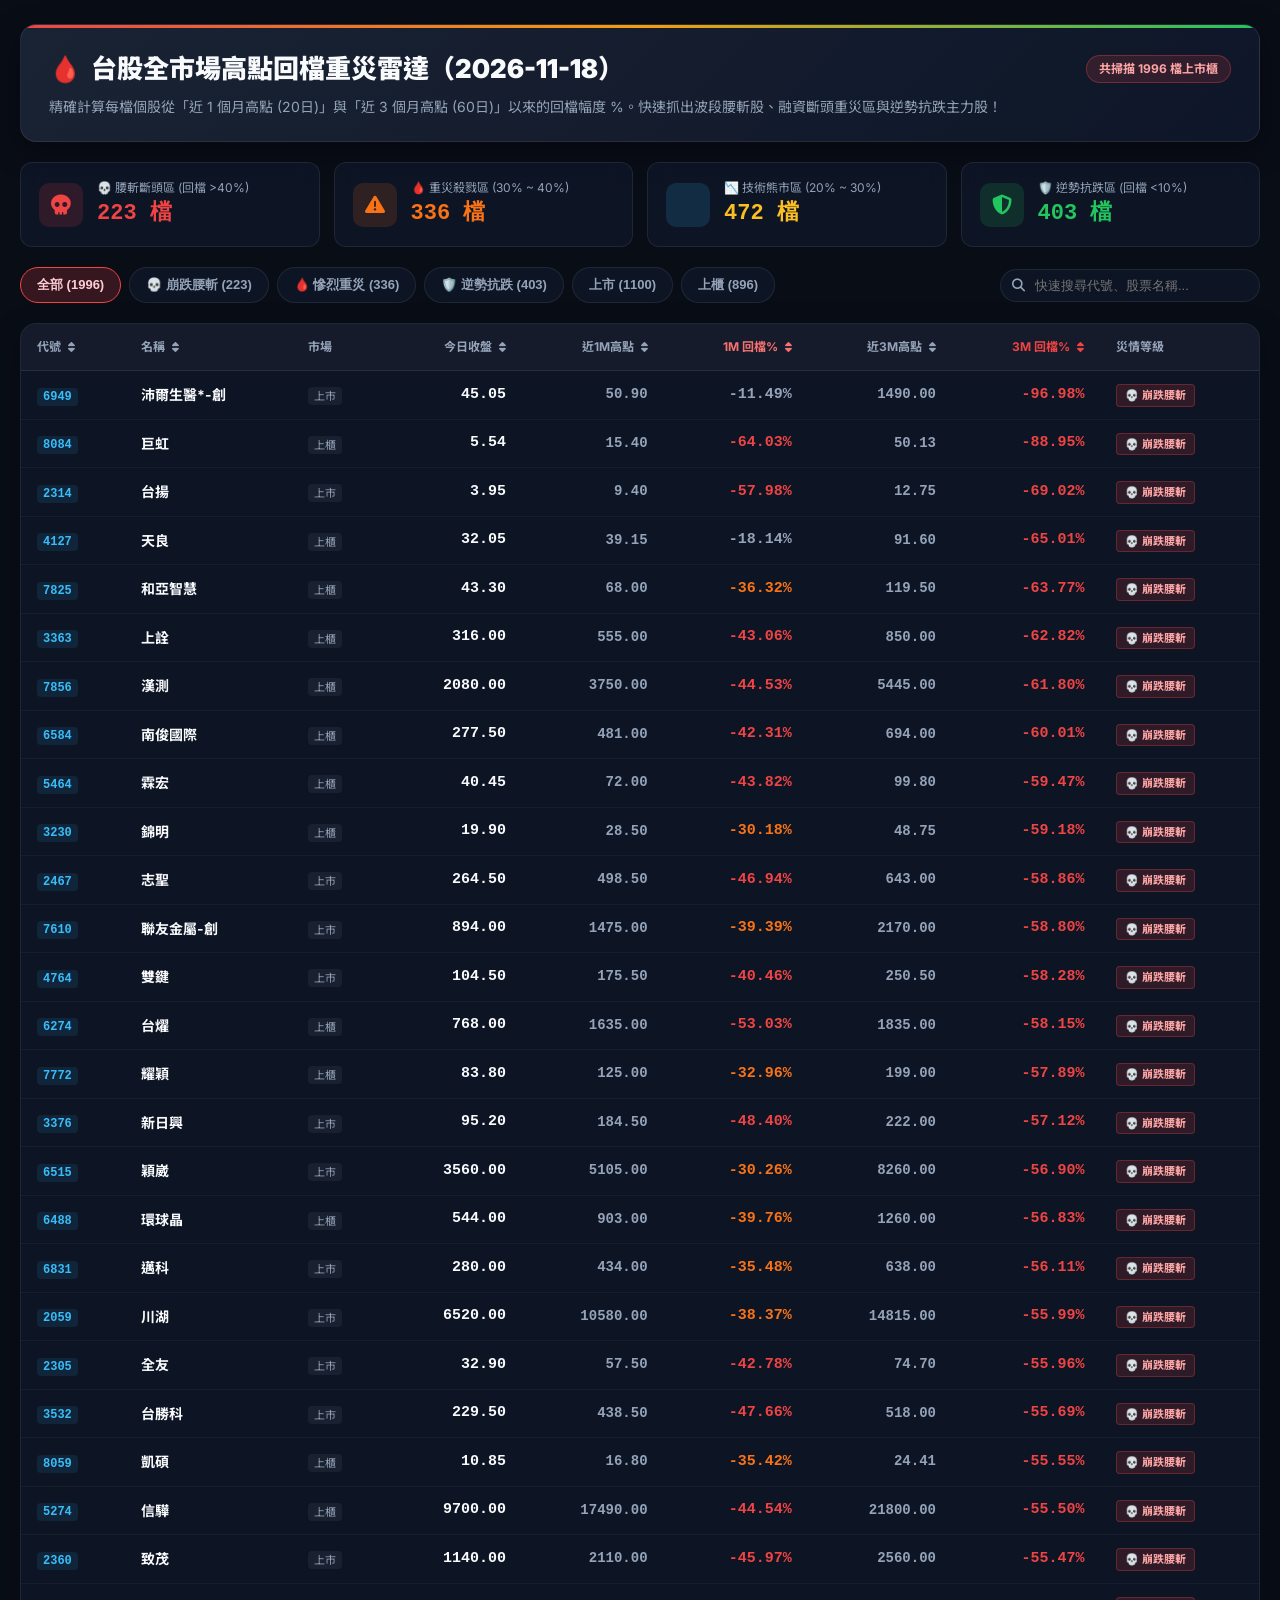
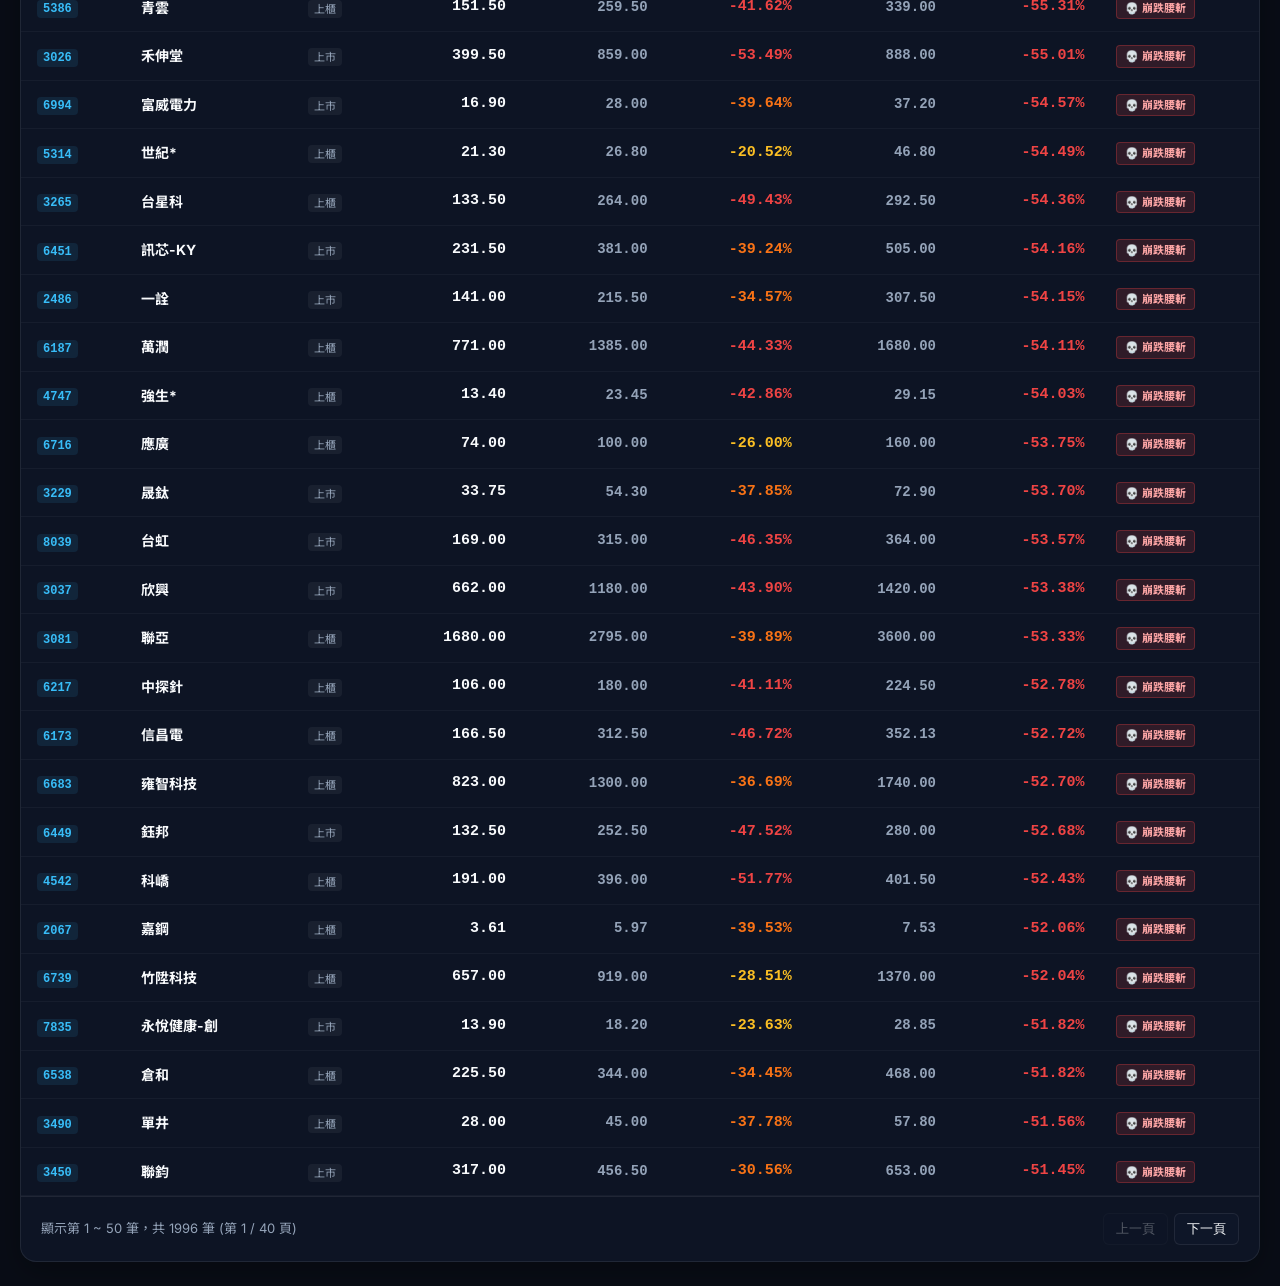
==== drawdown.html @ 0e05ed7e "feat: sync drawdown radar and daily data for 2026-11-18" ====
<!DOCTYPE html>
<html lang="zh-TW">
<head>
  <meta charset="UTF-8" />
  <meta name="viewport" content="width=device-width, initial-scale=1.0, maximum-scale=1.0, user-scalable=no" />
  <title>🩸 台股高點回檔重災儀表板 (2026-11-18) ｜ 1,996 檔上市櫃崩跌深度雷達</title>
  <link rel="preconnect" href="https://fonts.googleapis.com" />
  <link rel="preconnect" href="https://fonts.gstatic.com" crossorigin />
  <link href="https://fonts.googleapis.com/css2?family=Inter:wght@400;500;600;700;800;900&family=Noto+Sans+TC:wght@400;500;700;900&display=swap" rel="stylesheet" />
  <link rel="stylesheet" href="https://cdnjs.cloudflare.com/ajax/libs/font-awesome/6.4.0/css/all.min.css" />
  <style>
    :root {
      --bg-dark: #090d16;
      --bg-card: rgba(15, 23, 42, 0.75);
      --border-color: rgba(255, 255, 255, 0.08);
      --text-main: #f8fafc;
      --text-muted: #94a3b8;
      --red: #ef4444;
      --green: #22c55e;
      --amber: #f59e0b;
      --blue: #38bdf8;
      --purple: #a855f7;
    }
    * { box-sizing: border-box; margin: 0; padding: 0; }
    body {
      background: var(--bg-dark);
      color: var(--text-main);
      font-family: 'Inter', 'Noto Sans TC', sans-serif;
      min-height: 100vh;
      padding: 24px 20px;
      line-height: 1.5;
    }
    .container {
      max-width: 1280px;
      margin: 0 auto;
      display: flex;
      flex-direction: column;
      gap: 20px;
    }
    /* 頁頭 */
    .header-card {
      background: linear-gradient(135deg, rgba(30, 41, 59, 0.8) 0%, rgba(15, 23, 42, 0.95) 100%);
      border: 1px solid var(--border-color);
      border-radius: 16px;
      padding: 24px 28px;
      position: relative;
      overflow: hidden;
      box-shadow: 0 10px 30px rgba(0,0,0,0.4);
    }
    .header-card::before {
      content: "";
      position: absolute;
      top: 0; left: 0; right: 0; height: 3px;
      background: linear-gradient(90deg, #ef4444, #f59e0b, #22c55e);
    }
    .header-title-row {
      display: flex;
      align-items: center;
      justify-content: space-between;
      flex-wrap: wrap;
      gap: 12px;
      margin-bottom: 8px;
    }
    .header-title {
      font-size: 26px;
      font-weight: 900;
      display: flex;
      align-items: center;
      gap: 10px;
    }
    .tag-badge {
      font-size: 12px;
      font-weight: 700;
      padding: 4px 12px;
      border-radius: 999px;
      background: rgba(239, 68, 68, 0.15);
      color: #fca5a5;
      border: 1px solid rgba(239, 68, 68, 0.35);
    }
    .header-sub {
      font-size: 14px;
      color: var(--text-muted);
    }

    /* 災情指標小卡欄 */
    .stat-grid {
      display: grid;
      grid-template-columns: repeat(auto-fit, minmax(220px, 1fr));
      gap: 14px;
    }
    .stat-card {
      background: var(--bg-card);
      border: 1px solid var(--border-color);
      border-radius: 12px;
      padding: 16px 18px;
      display: flex;
      align-items: center;
      gap: 14px;
      backdrop-filter: blur(10px);
    }
    .stat-icon {
      width: 44px; height: 44px; border-radius: 10px;
      display: flex; align-items: center; justify-content: center;
      font-size: 20px; flex-shrink: 0;
    }
    .stat-icon.red { background: rgba(239, 68, 68, 0.15); color: #ef4444; }
    .stat-icon.orange { background: rgba(249, 115, 22, 0.15); color: #f97316; }
    .stat-icon.blue { background: rgba(56, 189, 248, 0.15); color: #38bdf8; }
    .stat-icon.green { background: rgba(34, 197, 94, 0.15); color: #22c55e; }
    .stat-info .stat-label { font-size: 12px; color: var(--text-muted); }
    .stat-info .stat-val { font-size: 22px; font-weight: 800; font-family: monospace; }

    /* 控制與篩選列 */
    .control-bar {
      display: flex;
      justify-content: space-between;
      align-items: center;
      flex-wrap: wrap;
      gap: 12px;
    }
    .filter-pills {
      display: flex;
      gap: 8px;
      flex-wrap: wrap;
    }
    .pill-btn {
      background: var(--bg-card);
      border: 1px solid var(--border-color);
      color: var(--text-muted);
      padding: 8px 16px;
      border-radius: 999px;
      font-size: 13px;
      font-weight: 600;
      cursor: pointer;
      transition: all 0.2s;
    }
    .pill-btn:hover {
      color: var(--text-main);
      border-color: rgba(255, 255, 255, 0.25);
    }
    .pill-btn.active {
      background: rgba(239, 68, 68, 0.2);
      border-color: #ef4444;
      color: #fecdd3;
    }
    .search-box {
      position: relative;
      min-width: 260px;
    }
    .search-box i {
      position: absolute;
      left: 12px;
      top: 50%;
      transform: translateY(-50%);
      color: var(--text-muted);
      font-size: 13px;
    }
    .search-box input {
      width: 100%;
      background: var(--bg-card);
      border: 1px solid var(--border-color);
      border-radius: 999px;
      padding: 8px 14px 8px 34px;
      color: var(--text-main);
      font-size: 13px;
      outline: none;
    }
    .search-box input:focus {
      border-color: var(--blue);
    }

    /* 表格容器 */
    .table-card {
      background: var(--bg-card);
      border: 1px solid var(--border-color);
      border-radius: 16px;
      overflow: hidden;
      box-shadow: 0 10px 30px rgba(0, 0, 0, 0.3);
    }
    .table-wrap {
      overflow-x: auto;
      -webkit-overflow-scrolling: touch;
    }
    table {
      width: 100%;
      border-collapse: collapse;
      text-align: left;
      font-size: 14px;
    }
    thead {
      background: rgba(255, 255, 255, 0.03);
      border-bottom: 1px solid var(--border-color);
    }
    th {
      padding: 14px 16px;
      font-size: 12px;
      font-weight: 700;
      color: var(--text-muted);
      text-transform: uppercase;
      cursor: pointer;
      user-select: none;
      white-space: nowrap;
    }
    th:hover {
      color: var(--text-main);
    }
    th i {
      margin-left: 4px;
      font-size: 11px;
    }
    td {
      padding: 12px 16px;
      border-bottom: 1px solid rgba(255, 255, 255, 0.04);
      vertical-align: middle;
      white-space: nowrap;
    }
    tr:hover td {
      background: rgba(255, 255, 255, 0.03);
    }
    .code-pill {
      font-family: monospace;
      font-weight: 700;
      color: var(--blue);
      background: rgba(56, 189, 248, 0.1);
      padding: 2px 6px;
      border-radius: 4px;
      font-size: 12px;
    }
    .stock-name {
      font-weight: 700;
      color: var(--text-main);
    }
    .mkt-tag {
      font-size: 11px;
      color: var(--text-muted);
      background: rgba(255, 255, 255, 0.05);
      padding: 2px 6px;
      border-radius: 4px;
    }
    .price-num {
      font-family: monospace;
      font-weight: 700;
      text-align: right;
    }
    .dd-bar-cell {
      text-align: right;
      font-family: monospace;
      font-weight: 800;
      font-size: 15px;
    }
    .dd-severe { color: #ef4444; }
    .dd-heavy { color: #f97316; }
    .dd-bear { color: #fbbf24; }
    .dd-mild { color: #94a3b8; }
    .dd-safe { color: #22c55e; }

    .tier-badge {
      display: inline-block;
      font-size: 11px;
      font-weight: 700;
      padding: 2px 8px;
      border-radius: 4px;
    }
    .tier-severe { background: rgba(239, 68, 68, 0.15); color: #fca5a5; border: 1px solid rgba(239, 68, 68, 0.3); }
    .tier-heavy { background: rgba(249, 115, 22, 0.15); color: #fdba74; border: 1px solid rgba(249, 115, 22, 0.3); }
    .tier-bear { background: rgba(245, 158, 11, 0.15); color: #fde047; border: 1px solid rgba(245, 158, 11, 0.3); }
    .tier-mild { background: rgba(148, 163, 184, 0.12); color: #cbd5e1; border: 1px solid rgba(148, 163, 184, 0.25); }
    .tier-safe { background: rgba(34, 197, 94, 0.15); color: #86efac; border: 1px solid rgba(34, 197, 94, 0.3); }

    .pagination {
      display: flex;
      justify-content: space-between;
      align-items: center;
      padding: 16px 20px;
      font-size: 13px;
      color: var(--text-muted);
      border-top: 1px solid var(--border-color);
    }
    .page-btns {
      display: flex;
      gap: 6px;
    }
    .btn-page {
      background: var(--bg-card);
      border: 1px solid var(--border-color);
      color: var(--text-main);
      padding: 6px 12px;
      border-radius: 6px;
      cursor: pointer;
    }
    .btn-page:disabled {
      opacity: 0.3;
      cursor: not-allowed;
    }

    @media (max-width: 768px) {
      body { padding: 14px 10px; }
      .header-title { font-size: 19px; }
      .header-card { padding: 16px 14px; }
      .control-bar { flex-direction: column; align-items: stretch; }
      .search-box { width: 100%; }
      .filter-pills { width: 100%; overflow-x: auto; flex-wrap: nowrap; padding-bottom: 4px; }
    }
  </style>
</head>
<body>
  <div class="container">
    <!-- 頁頭 -->
    <header class="header-card">
      <div class="header-title-row">
        <h1 class="header-title">
          <span>🩸</span> 台股全市場高點回檔重災雷達（2026-11-18）
        </h1>
        <span class="tag-badge">共掃描 1996 檔上市櫃</span>
      </div>
      <p class="header-sub">
        精確計算每檔個股從「近 1 個月高點 (20日)」與「近 3 個月高點 (60日)」以來的回檔幅度 %。快速抓出波段腰斬股、融資斷頭重災區與逆勢抗跌主力股！
      </p>
    </header>

    <!-- 災情速覽大看板 -->
    <section class="stat-grid">
      <div class="stat-card">
        <div class="stat-icon red"><i class="fa-solid fa-skull"></i></div>
        <div class="stat-info">
          <div class="stat-label">💀 腰斬斷頭區 (回檔 >40%)</div>
          <div class="stat-val" style="color: #ef4444;">223 檔</div>
        </div>
      </div>
      <div class="stat-card">
        <div class="stat-icon orange"><i class="fa-solid fa-triangle-exclamation"></i></div>
        <div class="stat-info">
          <div class="stat-label">🩸 重災殺戮區 (30% ~ 40%)</div>
          <div class="stat-val" style="color: #f97316;">336 檔</div>
        </div>
      </div>
      <div class="stat-card">
        <div class="stat-icon blue"><i class="fa-solid fa-chart-line-down"></i></div>
        <div class="stat-info">
          <div class="stat-label">📉 技術熊市區 (20% ~ 30%)</div>
          <div class="stat-val" style="color: #fbbf24;">472 檔</div>
        </div>
      </div>
      <div class="stat-card">
        <div class="stat-icon green"><i class="fa-solid fa-shield-halved"></i></div>
        <div class="stat-info">
          <div class="stat-label">🛡️ 逆勢抗跌區 (回檔 <10%)</div>
          <div class="stat-val" style="color: #22c55e;">403 檔</div>
        </div>
      </div>
    </section>

    <!-- 篩選列 -->
    <div class="control-bar">
      <div class="filter-pills" id="filterPills">
        <button class="pill-btn active" data-filter="all">全部 (1996)</button>
        <button class="pill-btn" data-filter="severe_40">💀 崩跌腰斬 (223)</button>
        <button class="pill-btn" data-filter="heavy_30">🩸 慘烈重災 (336)</button>
        <button class="pill-btn" data-filter="strong_safe">🛡️ 逆勢抗跌 (403)</button>
        <button class="pill-btn" data-filter="mkt_twse">上市 (1100)</button>
        <button class="pill-btn" data-filter="mkt_tpex">上櫃 (896)</button>
      </div>
      <div class="search-box">
        <i class="fa-solid fa-magnifying-glass"></i>
        <input type="text" id="searchInput" placeholder="快速搜尋代號、股票名稱..." />
      </div>
    </div>

    <!-- 數據表格 -->
    <div class="table-card">
      <div class="table-wrap">
        <table>
          <thead>
            <tr>
              <th onclick="handleSort('code')">代號 <i class="fa-solid fa-sort"></i></th>
              <th onclick="handleSort('name')">名稱 <i class="fa-solid fa-sort"></i></th>
              <th>市場</th>
              <th onclick="handleSort('close')" style="text-align: right;">今日收盤 <i class="fa-solid fa-sort"></i></th>
              <th onclick="handleSort('high_1m')" style="text-align: right;">近1M高點 <i class="fa-solid fa-sort"></i></th>
              <th onclick="handleSort('dd_1m')" style="text-align: right; color: #f87171;">1M 回檔% <i class="fa-solid fa-sort"></i></th>
              <th onclick="handleSort('high_3m')" style="text-align: right;">近3M高點 <i class="fa-solid fa-sort"></i></th>
              <th onclick="handleSort('dd_3m')" style="text-align: right; color: #ef4444;">3M 回檔% <i class="fa-solid fa-sort"></i></th>
              <th>災情等級</th>
            </tr>
          </thead>
          <tbody id="tableBody"></tbody>
        </table>
      </div>
      <div class="pagination">
        <div id="pageInfo">正在載入數據...</div>
        <div class="page-btns">
          <button class="btn-page" id="btnPrev" onclick="changePage(-1)">上一頁</button>
          <button class="btn-page" id="btnNext" onclick="changePage(1)">下一頁</button>
        </div>
      </div>
    </div>
  </div>

  <script>
    const ALL_DATA = [{"code": "6949", "name": "沛爾生醫*-創", "market": "上市", "close": 45.05, "high_1m": 50.9, "dd_1m": -11.49, "high_3m": 1490.0, "dd_3m": -96.98, "low_1m": 35.25, "low_3m": 34.75, "volume": 4823, "tier": "💀 崩跌腰斬區 (>40%)", "tier_code": "severe_40"}, {"code": "8084", "name": "巨虹", "market": "上櫃", "close": 5.54, "high_1m": 15.4, "dd_1m": -64.03, "high_3m": 50.13, "dd_3m": -88.95, "low_1m": 5.54, "low_3m": 5.54, "volume": 461, "tier": "💀 崩跌腰斬區 (>40%)", "tier_code": "severe_40"}, {"code": "2314", "name": "台揚", "market": "上市", "close": 3.95, "high_1m": 9.4, "dd_1m": -57.98, "high_3m": 12.75, "dd_3m": -69.02, "low_1m": 3.95, "low_3m": 3.95, "volume": 101, "tier": "💀 崩跌腰斬區 (>40%)", "tier_code": "severe_40"}, {"code": "4127", "name": "天良", "market": "上櫃", "close": 32.05, "high_1m": 39.15, "dd_1m": -18.14, "high_3m": 91.6, "dd_3m": -65.01, "low_1m": 30.5, "low_3m": 30.5, "volume": 77, "tier": "💀 崩跌腰斬區 (>40%)", "tier_code": "severe_40"}, {"code": "7825", "name": "和亞智慧", "market": "上櫃", "close": 43.3, "high_1m": 68.0, "dd_1m": -36.32, "high_3m": 119.5, "dd_3m": -63.77, "low_1m": 41.65, "low_3m": 41.65, "volume": 82, "tier": "💀 崩跌腰斬區 (>40%)", "tier_code": "severe_40"}, {"code": "3363", "name": "上詮", "market": "上櫃", "close": 316.0, "high_1m": 555.0, "dd_1m": -43.06, "high_3m": 850.0, "dd_3m": -62.82, "low_1m": 290.0, "low_3m": 290.0, "volume": 5248, "tier": "💀 崩跌腰斬區 (>40%)", "tier_code": "severe_40"}, {"code": "7856", "name": "漢測", "market": "上櫃", "close": 2080.0, "high_1m": 3750.0, "dd_1m": -44.53, "high_3m": 5445.0, "dd_3m": -61.8, "low_1m": 1880.0, "low_3m": 1880.0, "volume": 986, "tier": "💀 崩跌腰斬區 (>40%)", "tier_code": "severe_40"}, {"code": "6584", "name": "南俊國際", "market": "上櫃", "close": 277.5, "high_1m": 481.0, "dd_1m": -42.31, "high_3m": 694.0, "dd_3m": -60.01, "low_1m": 257.5, "low_3m": 257.5, "volume": 539, "tier": "💀 崩跌腰斬區 (>40%)", "tier_code": "severe_40"}, {"code": "5464", "name": "霖宏", "market": "上櫃", "close": 40.45, "high_1m": 72.0, "dd_1m": -43.82, "high_3m": 99.8, "dd_3m": -59.47, "low_1m": 37.25, "low_3m": 37.25, "volume": 432, "tier": "💀 崩跌腰斬區 (>40%)", "tier_code": "severe_40"}, {"code": "3230", "name": "錦明", "market": "上櫃", "close": 19.9, "high_1m": 28.5, "dd_1m": -30.18, "high_3m": 48.75, "dd_3m": -59.18, "low_1m": 19.0, "low_3m": 19.0, "volume": 521, "tier": "💀 崩跌腰斬區 (>40%)", "tier_code": "severe_40"}, {"code": "2467", "name": "志聖", "market": "上市", "close": 264.5, "high_1m": 498.5, "dd_1m": -46.94, "high_3m": 643.0, "dd_3m": -58.86, "low_1m": 243.5, "low_3m": 243.5, "volume": 1513, "tier": "💀 崩跌腰斬區 (>40%)", "tier_code": "severe_40"}, {"code": "7610", "name": "聯友金屬-創", "market": "上市", "close": 894.0, "high_1m": 1475.0, "dd_1m": -39.39, "high_3m": 2170.0, "dd_3m": -58.8, "low_1m": 854.0, "low_3m": 854.0, "volume": 1115, "tier": "💀 崩跌腰斬區 (>40%)", "tier_code": "severe_40"}, {"code": "4764", "name": "雙鍵", "market": "上市", "close": 104.5, "high_1m": 175.5, "dd_1m": -40.46, "high_3m": 250.5, "dd_3m": -58.28, "low_1m": 98.5, "low_3m": 98.5, "volume": 781, "tier": "💀 崩跌腰斬區 (>40%)", "tier_code": "severe_40"}, {"code": "6274", "name": "台燿", "market": "上櫃", "close": 768.0, "high_1m": 1635.0, "dd_1m": -53.03, "high_3m": 1835.0, "dd_3m": -58.15, "low_1m": 720.0, "low_3m": 720.0, "volume": 19960, "tier": "💀 崩跌腰斬區 (>40%)", "tier_code": "severe_40"}, {"code": "7772", "name": "耀穎", "market": "上櫃", "close": 83.8, "high_1m": 125.0, "dd_1m": -32.96, "high_3m": 199.0, "dd_3m": -57.89, "low_1m": 74.6, "low_3m": 74.6, "volume": 148, "tier": "💀 崩跌腰斬區 (>40%)", "tier_code": "severe_40"}, {"code": "3376", "name": "新日興", "market": "上市", "close": 95.2, "high_1m": 184.5, "dd_1m": -48.4, "high_3m": 222.0, "dd_3m": -57.12, "low_1m": 87.7, "low_3m": 87.7, "volume": 4466, "tier": "💀 崩跌腰斬區 (>40%)", "tier_code": "severe_40"}, {"code": "6515", "name": "穎崴", "market": "上市", "close": 3560.0, "high_1m": 5105.0, "dd_1m": -30.26, "high_3m": 8260.0, "dd_3m": -56.9, "low_1m": 3235.0, "low_3m": 3235.0, "volume": 739, "tier": "💀 崩跌腰斬區 (>40%)", "tier_code": "severe_40"}, {"code": "6488", "name": "環球晶", "market": "上櫃", "close": 544.0, "high_1m": 903.0, "dd_1m": -39.76, "high_3m": 1260.0, "dd_3m": -56.83, "low_1m": 507.0, "low_3m": 507.0, "volume": 9357, "tier": "💀 崩跌腰斬區 (>40%)", "tier_code": "severe_40"}, {"code": "6831", "name": "邁科", "market": "上市", "close": 280.0, "high_1m": 434.0, "dd_1m": -35.48, "high_3m": 638.0, "dd_3m": -56.11, "low_1m": 253.0, "low_3m": 253.0, "volume": 652, "tier": "💀 崩跌腰斬區 (>40%)", "tier_code": "severe_40"}, {"code": "2059", "name": "川湖", "market": "上市", "close": 6520.0, "high_1m": 10580.0, "dd_1m": -38.37, "high_3m": 14815.0, "dd_3m": -55.99, "low_1m": 6210.0, "low_3m": 6210.0, "volume": 713, "tier": "💀 崩跌腰斬區 (>40%)", "tier_code": "severe_40"}, {"code": "2305", "name": "全友", "market": "上市", "close": 32.9, "high_1m": 57.5, "dd_1m": -42.78, "high_3m": 74.7, "dd_3m": -55.96, "low_1m": 31.0, "low_3m": 25.7, "volume": 4471, "tier": "💀 崩跌腰斬區 (>40%)", "tier_code": "severe_40"}, {"code": "3532", "name": "台勝科", "market": "上市", "close": 229.5, "high_1m": 438.5, "dd_1m": -47.66, "high_3m": 518.0, "dd_3m": -55.69, "low_1m": 216.5, "low_3m": 216.5, "volume": 7299, "tier": "💀 崩跌腰斬區 (>40%)", "tier_code": "severe_40"}, {"code": "8059", "name": "凱碩", "market": "上櫃", "close": 10.85, "high_1m": 16.8, "dd_1m": -35.42, "high_3m": 24.41, "dd_3m": -55.55, "low_1m": 10.4, "low_3m": 10.4, "volume": 163, "tier": "💀 崩跌腰斬區 (>40%)", "tier_code": "severe_40"}, {"code": "5274", "name": "信驊", "market": "上櫃", "close": 9700.0, "high_1m": 17490.0, "dd_1m": -44.54, "high_3m": 21800.0, "dd_3m": -55.5, "low_1m": 8915.0, "low_3m": 8915.0, "volume": 782, "tier": "💀 崩跌腰斬區 (>40%)", "tier_code": "severe_40"}, {"code": "2360", "name": "致茂", "market": "上市", "close": 1140.0, "high_1m": 2110.0, "dd_1m": -45.97, "high_3m": 2560.0, "dd_3m": -55.47, "low_1m": 1090.0, "low_3m": 1090.0, "volume": 6407, "tier": "💀 崩跌腰斬區 (>40%)", "tier_code": "severe_40"}, {"code": "5386", "name": "青雲", "market": "上櫃", "close": 151.5, "high_1m": 259.5, "dd_1m": -41.62, "high_3m": 339.0, "dd_3m": -55.31, "low_1m": 145.0, "low_3m": 145.0, "volume": 989, "tier": "💀 崩跌腰斬區 (>40%)", "tier_code": "severe_40"}, {"code": "3026", "name": "禾伸堂", "market": "上市", "close": 399.5, "high_1m": 859.0, "dd_1m": -53.49, "high_3m": 888.0, "dd_3m": -55.01, "low_1m": 373.5, "low_3m": 373.5, "volume": 16291, "tier": "💀 崩跌腰斬區 (>40%)", "tier_code": "severe_40"}, {"code": "6994", "name": "富威電力", "market": "上市", "close": 16.9, "high_1m": 28.0, "dd_1m": -39.64, "high_3m": 37.2, "dd_3m": -54.57, "low_1m": 16.55, "low_3m": 16.55, "volume": 590, "tier": "💀 崩跌腰斬區 (>40%)", "tier_code": "severe_40"}, {"code": "5314", "name": "世紀*", "market": "上櫃", "close": 21.3, "high_1m": 26.8, "dd_1m": -20.52, "high_3m": 46.8, "dd_3m": -54.49, "low_1m": 19.3, "low_3m": 19.3, "volume": 33148, "tier": "💀 崩跌腰斬區 (>40%)", "tier_code": "severe_40"}, {"code": "3265", "name": "台星科", "market": "上櫃", "close": 133.5, "high_1m": 264.0, "dd_1m": -49.43, "high_3m": 292.5, "dd_3m": -54.36, "low_1m": 127.0, "low_3m": 127.0, "volume": 3892, "tier": "💀 崩跌腰斬區 (>40%)", "tier_code": "severe_40"}, {"code": "6451", "name": "訊芯-KY", "market": "上市", "close": 231.5, "high_1m": 381.0, "dd_1m": -39.24, "high_3m": 505.0, "dd_3m": -54.16, "low_1m": 213.5, "low_3m": 213.5, "volume": 2167, "tier": "💀 崩跌腰斬區 (>40%)", "tier_code": "severe_40"}, {"code": "2486", "name": "一詮", "market": "上市", "close": 141.0, "high_1m": 215.5, "dd_1m": -34.57, "high_3m": 307.5, "dd_3m": -54.15, "low_1m": 129.0, "low_3m": 129.0, "volume": 6314, "tier": "💀 崩跌腰斬區 (>40%)", "tier_code": "severe_40"}, {"code": "6187", "name": "萬潤", "market": "上櫃", "close": 771.0, "high_1m": 1385.0, "dd_1m": -44.33, "high_3m": 1680.0, "dd_3m": -54.11, "low_1m": 707.0, "low_3m": 707.0, "volume": 3649, "tier": "💀 崩跌腰斬區 (>40%)", "tier_code": "severe_40"}, {"code": "4747", "name": "強生*", "market": "上櫃", "close": 13.4, "high_1m": 23.45, "dd_1m": -42.86, "high_3m": 29.15, "dd_3m": -54.03, "low_1m": 13.15, "low_3m": 13.15, "volume": 455, "tier": "💀 崩跌腰斬區 (>40%)", "tier_code": "severe_40"}, {"code": "6716", "name": "應廣", "market": "上櫃", "close": 74.0, "high_1m": 100.0, "dd_1m": -26.0, "high_3m": 160.0, "dd_3m": -53.75, "low_1m": 68.6, "low_3m": 68.6, "volume": 400, "tier": "💀 崩跌腰斬區 (>40%)", "tier_code": "severe_40"}, {"code": "3229", "name": "晟鈦", "market": "上市", "close": 33.75, "high_1m": 54.3, "dd_1m": -37.85, "high_3m": 72.9, "dd_3m": -53.7, "low_1m": 30.75, "low_3m": 30.75, "volume": 498, "tier": "💀 崩跌腰斬區 (>40%)", "tier_code": "severe_40"}, {"code": "8039", "name": "台虹", "market": "上市", "close": 169.0, "high_1m": 315.0, "dd_1m": -46.35, "high_3m": 364.0, "dd_3m": -53.57, "low_1m": 158.0, "low_3m": 158.0, "volume": 18937, "tier": "💀 崩跌腰斬區 (>40%)", "tier_code": "severe_40"}, {"code": "3037", "name": "欣興", "market": "上市", "close": 662.0, "high_1m": 1180.0, "dd_1m": -43.9, "high_3m": 1420.0, "dd_3m": -53.38, "low_1m": 607.0, "low_3m": 607.0, "volume": 48020, "tier": "💀 崩跌腰斬區 (>40%)", "tier_code": "severe_40"}, {"code": "3081", "name": "聯亞", "market": "上櫃", "close": 1680.0, "high_1m": 2795.0, "dd_1m": -39.89, "high_3m": 3600.0, "dd_3m": -53.33, "low_1m": 1550.0, "low_3m": 1550.0, "volume": 6156, "tier": "💀 崩跌腰斬區 (>40%)", "tier_code": "severe_40"}, {"code": "6217", "name": "中探針", "market": "上櫃", "close": 106.0, "high_1m": 180.0, "dd_1m": -41.11, "high_3m": 224.5, "dd_3m": -52.78, "low_1m": 97.5, "low_3m": 97.5, "volume": 4447, "tier": "💀 崩跌腰斬區 (>40%)", "tier_code": "severe_40"}, {"code": "6173", "name": "信昌電", "market": "上櫃", "close": 166.5, "high_1m": 312.5, "dd_1m": -46.72, "high_3m": 352.13, "dd_3m": -52.72, "low_1m": 156.0, "low_3m": 156.0, "volume": 14526, "tier": "💀 崩跌腰斬區 (>40%)", "tier_code": "severe_40"}, {"code": "6683", "name": "雍智科技", "market": "上櫃", "close": 823.0, "high_1m": 1300.0, "dd_1m": -36.69, "high_3m": 1740.0, "dd_3m": -52.7, "low_1m": 747.0, "low_3m": 747.0, "volume": 814, "tier": "💀 崩跌腰斬區 (>40%)", "tier_code": "severe_40"}, {"code": "6449", "name": "鈺邦", "market": "上市", "close": 132.5, "high_1m": 252.5, "dd_1m": -47.52, "high_3m": 280.0, "dd_3m": -52.68, "low_1m": 122.5, "low_3m": 122.5, "volume": 1302, "tier": "💀 崩跌腰斬區 (>40%)", "tier_code": "severe_40"}, {"code": "4542", "name": "科嶠", "market": "上櫃", "close": 191.0, "high_1m": 396.0, "dd_1m": -51.77, "high_3m": 401.5, "dd_3m": -52.43, "low_1m": 187.5, "low_3m": 187.5, "volume": 1687, "tier": "💀 崩跌腰斬區 (>40%)", "tier_code": "severe_40"}, {"code": "2067", "name": "嘉鋼", "market": "上櫃", "close": 3.61, "high_1m": 5.97, "dd_1m": -39.53, "high_3m": 7.53, "dd_3m": -52.06, "low_1m": 3.49, "low_3m": 3.49, "volume": 54, "tier": "💀 崩跌腰斬區 (>40%)", "tier_code": "severe_40"}, {"code": "6739", "name": "竹陞科技", "market": "上櫃", "close": 657.0, "high_1m": 919.0, "dd_1m": -28.51, "high_3m": 1370.0, "dd_3m": -52.04, "low_1m": 609.0, "low_3m": 609.0, "volume": 222, "tier": "💀 崩跌腰斬區 (>40%)", "tier_code": "severe_40"}, {"code": "7835", "name": "永悅健康-創", "market": "上市", "close": 13.9, "high_1m": 18.2, "dd_1m": -23.63, "high_3m": 28.85, "dd_3m": -51.82, "low_1m": 13.05, "low_3m": 13.05, "volume": 8, "tier": "💀 崩跌腰斬區 (>40%)", "tier_code": "severe_40"}, {"code": "6538", "name": "倉和", "market": "上櫃", "close": 225.5, "high_1m": 344.0, "dd_1m": -34.45, "high_3m": 468.0, "dd_3m": -51.82, "low_1m": 215.5, "low_3m": 191.0, "volume": 6746, "tier": "💀 崩跌腰斬區 (>40%)", "tier_code": "severe_40"}, {"code": "3490", "name": "單井", "market": "上櫃", "close": 28.0, "high_1m": 45.0, "dd_1m": -37.78, "high_3m": 57.8, "dd_3m": -51.56, "low_1m": 26.95, "low_3m": 26.95, "volume": 854, "tier": "💀 崩跌腰斬區 (>40%)", "tier_code": "severe_40"}, {"code": "3450", "name": "聯鈞", "market": "上市", "close": 317.0, "high_1m": 456.5, "dd_1m": -30.56, "high_3m": 653.0, "dd_3m": -51.45, "low_1m": 289.5, "low_3m": 289.5, "volume": 6363, "tier": "💀 崩跌腰斬區 (>40%)", "tier_code": "severe_40"}, {"code": "4722", "name": "國精化", "market": "上市", "close": 118.5, "high_1m": 197.5, "dd_1m": -40.0, "high_3m": 244.0, "dd_3m": -51.43, "low_1m": 112.0, "low_3m": 112.0, "volume": 2052, "tier": "💀 崩跌腰斬區 (>40%)", "tier_code": "severe_40"}, {"code": "4971", "name": "IET-KY", "market": "上櫃", "close": 353.0, "high_1m": 522.0, "dd_1m": -32.38, "high_3m": 726.0, "dd_3m": -51.38, "low_1m": 316.5, "low_3m": 316.5, "volume": 2317, "tier": "💀 崩跌腰斬區 (>40%)", "tier_code": "severe_40"}, {"code": "6861", "name": "睿生光電", "market": "上市", "close": 158.5, "high_1m": 252.0, "dd_1m": -37.1, "high_3m": 324.5, "dd_3m": -51.16, "low_1m": 150.0, "low_3m": 150.0, "volume": 454, "tier": "💀 崩跌腰斬區 (>40%)", "tier_code": "severe_40"}, {"code": "3455", "name": "由田", "market": "上櫃", "close": 150.5, "high_1m": 274.5, "dd_1m": -45.17, "high_3m": 308.0, "dd_3m": -51.14, "low_1m": 140.0, "low_3m": 140.0, "volume": 1941, "tier": "💀 崩跌腰斬區 (>40%)", "tier_code": "severe_40"}, {"code": "7734", "name": "印能科技", "market": "上櫃", "close": 1555.0, "high_1m": 2435.0, "dd_1m": -36.14, "high_3m": 3165.0, "dd_3m": -50.87, "low_1m": 1420.0, "low_3m": 1420.0, "volume": 292, "tier": "💀 崩跌腰斬區 (>40%)", "tier_code": "severe_40"}, {"code": "3362", "name": "先進光", "market": "上櫃", "close": 105.5, "high_1m": 176.5, "dd_1m": -40.23, "high_3m": 214.5, "dd_3m": -50.82, "low_1m": 99.7, "low_3m": 99.7, "volume": 1365, "tier": "💀 崩跌腰斬區 (>40%)", "tier_code": "severe_40"}, {"code": "7795", "name": "長廣", "market": "上市", "close": 301.0, "high_1m": 443.5, "dd_1m": -32.13, "high_3m": 610.0, "dd_3m": -50.66, "low_1m": 281.0, "low_3m": 281.0, "volume": 1001, "tier": "💀 崩跌腰斬區 (>40%)", "tier_code": "severe_40"}, {"code": "5439", "name": "高技", "market": "上櫃", "close": 138.5, "high_1m": 230.0, "dd_1m": -39.78, "high_3m": 280.5, "dd_3m": -50.62, "low_1m": 127.0, "low_3m": 127.0, "volume": 3183, "tier": "💀 崩跌腰斬區 (>40%)", "tier_code": "severe_40"}, {"code": "6213", "name": "聯茂", "market": "上市", "close": 438.5, "high_1m": 885.0, "dd_1m": -50.45, "high_3m": 885.0, "dd_3m": -50.45, "low_1m": 397.0, "low_3m": 397.0, "volume": 27402, "tier": "💀 崩跌腰斬區 (>40%)", "tier_code": "severe_40"}, {"code": "2726", "name": "雅茗-KY", "market": "上櫃", "close": 4.32, "high_1m": 7.94, "dd_1m": -45.59, "high_3m": 8.7, "dd_3m": -50.34, "low_1m": 4.32, "low_3m": 4.32, "volume": 188, "tier": "💀 崩跌腰斬區 (>40%)", "tier_code": "severe_40"}, {"code": "8046", "name": "南電", "market": "上市", "close": 775.0, "high_1m": 1400.0, "dd_1m": -44.64, "high_3m": 1560.0, "dd_3m": -50.32, "low_1m": 716.0, "low_3m": 716.0, "volume": 23559, "tier": "💀 崩跌腰斬區 (>40%)", "tier_code": "severe_40"}, {"code": "6727", "name": "亞泰金屬", "market": "上櫃", "close": 301.0, "high_1m": 505.0, "dd_1m": -40.4, "high_3m": 605.0, "dd_3m": -50.25, "low_1m": 276.0, "low_3m": 276.0, "volume": 1951, "tier": "💀 崩跌腰斬區 (>40%)", "tier_code": "severe_40"}, {"code": "7769", "name": "鴻勁", "market": "上市", "close": 3565.0, "high_1m": 5610.0, "dd_1m": -36.45, "high_3m": 7160.0, "dd_3m": -50.21, "low_1m": 3330.0, "low_3m": 3330.0, "volume": 1028, "tier": "💀 崩跌腰斬區 (>40%)", "tier_code": "severe_40"}, {"code": "6834", "name": "天二科技", "market": "上市", "close": 83.7, "high_1m": 149.5, "dd_1m": -44.01, "high_3m": 168.0, "dd_3m": -50.18, "low_1m": 80.2, "low_3m": 80.2, "volume": 2298, "tier": "💀 崩跌腰斬區 (>40%)", "tier_code": "severe_40"}, {"code": "3718", "name": "中光電投控", "market": "上櫃", "close": 42.85, "high_1m": 60.1, "dd_1m": -28.7, "high_3m": 86.0, "dd_3m": -50.17, "low_1m": 41.3, "low_3m": 41.3, "volume": 1910, "tier": "💀 崩跌腰斬區 (>40%)", "tier_code": "severe_40"}, {"code": "4979", "name": "華星光", "market": "上櫃", "close": 328.0, "high_1m": 531.0, "dd_1m": -38.23, "high_3m": 658.0, "dd_3m": -50.15, "low_1m": 300.5, "low_3m": 300.5, "volume": 8893, "tier": "💀 崩跌腰斬區 (>40%)", "tier_code": "severe_40"}, {"code": "6291", "name": "沛亨", "market": "上櫃", "close": 269.0, "high_1m": 395.0, "dd_1m": -31.9, "high_3m": 539.0, "dd_3m": -50.09, "low_1m": 245.5, "low_3m": 245.5, "volume": 584, "tier": "💀 崩跌腰斬區 (>40%)", "tier_code": "severe_40"}, {"code": "7792", "name": "安葆", "market": "上櫃", "close": 231.0, "high_1m": 369.5, "dd_1m": -37.48, "high_3m": 461.5, "dd_3m": -49.95, "low_1m": 224.0, "low_3m": 224.0, "volume": 518, "tier": "💀 崩跌腰斬區 (>40%)", "tier_code": "severe_40"}, {"code": "6182", "name": "合晶", "market": "上櫃", "close": 70.1, "high_1m": 113.0, "dd_1m": -37.96, "high_3m": 140.0, "dd_3m": -49.93, "low_1m": 65.2, "low_3m": 65.2, "volume": 33967, "tier": "💀 崩跌腰斬區 (>40%)", "tier_code": "severe_40"}, {"code": "2308", "name": "台達電", "market": "上市", "close": 1060.0, "high_1m": 1660.0, "dd_1m": -36.14, "high_3m": 2115.0, "dd_3m": -49.88, "low_1m": 1000.0, "low_3m": 1000.0, "volume": 20729, "tier": "💀 崩跌腰斬區 (>40%)", "tier_code": "severe_40"}, {"code": "6265", "name": "方土昶", "market": "上櫃", "close": 32.75, "high_1m": 46.85, "dd_1m": -30.1, "high_3m": 65.3, "dd_3m": -49.85, "low_1m": 31.4, "low_3m": 31.4, "volume": 1637, "tier": "💀 崩跌腰斬區 (>40%)", "tier_code": "severe_40"}, {"code": "2351", "name": "順德", "market": "上市", "close": 129.0, "high_1m": 209.5, "dd_1m": -38.42, "high_3m": 257.0, "dd_3m": -49.81, "low_1m": 119.0, "low_3m": 119.0, "volume": 3780, "tier": "💀 崩跌腰斬區 (>40%)", "tier_code": "severe_40"}, {"code": "3189", "name": "景碩", "market": "上市", "close": 579.0, "high_1m": 1065.0, "dd_1m": -45.63, "high_3m": 1150.0, "dd_3m": -49.65, "low_1m": 530.0, "low_3m": 530.0, "volume": 79362, "tier": "💀 崩跌腰斬區 (>40%)", "tier_code": "severe_40"}, {"code": "3211", "name": "順達", "market": "上櫃", "close": 209.0, "high_1m": 352.5, "dd_1m": -40.71, "high_3m": 414.5, "dd_3m": -49.58, "low_1m": 196.0, "low_3m": 196.0, "volume": 4713, "tier": "💀 崩跌腰斬區 (>40%)", "tier_code": "severe_40"}, {"code": "7788", "name": "松川精密", "market": "上市", "close": 184.5, "high_1m": 296.0, "dd_1m": -37.67, "high_3m": 365.5, "dd_3m": -49.52, "low_1m": 164.0, "low_3m": 164.0, "volume": 1231, "tier": "💀 崩跌腰斬區 (>40%)", "tier_code": "severe_40"}, {"code": "7751", "name": "竑騰", "market": "上櫃", "close": 1005.0, "high_1m": 1490.0, "dd_1m": -32.55, "high_3m": 1985.0, "dd_3m": -49.37, "low_1m": 910.0, "low_3m": 910.0, "volume": 339, "tier": "💀 崩跌腰斬區 (>40%)", "tier_code": "severe_40"}, {"code": "6196", "name": "帆宣", "market": "上市", "close": 347.0, "high_1m": 622.0, "dd_1m": -44.21, "high_3m": 684.0, "dd_3m": -49.27, "low_1m": 325.5, "low_3m": 325.5, "volume": 1505, "tier": "💀 崩跌腰斬區 (>40%)", "tier_code": "severe_40"}, {"code": "5228", "name": "鈺鎧", "market": "上櫃", "close": 35.3, "high_1m": 69.2, "dd_1m": -48.99, "high_3m": 69.2, "dd_3m": -48.99, "low_1m": 33.3, "low_3m": 33.3, "volume": 619, "tier": "💀 崩跌腰斬區 (>40%)", "tier_code": "severe_40"}, {"code": "5205", "name": "中茂", "market": "上櫃", "close": 20.6, "high_1m": 24.7, "dd_1m": -16.6, "high_3m": 40.25, "dd_3m": -48.82, "low_1m": 17.1, "low_3m": 16.5, "volume": 4, "tier": "💀 崩跌腰斬區 (>40%)", "tier_code": "severe_40"}, {"code": "3629", "name": "地心引力", "market": "上櫃", "close": 10.95, "high_1m": 13.3, "dd_1m": -17.67, "high_3m": 21.35, "dd_3m": -48.71, "low_1m": 10.9, "low_3m": 10.9, "volume": 49, "tier": "💀 崩跌腰斬區 (>40%)", "tier_code": "severe_40"}, {"code": "6669", "name": "緯穎", "market": "上市", "close": 1475.0, "high_1m": 2020.0, "dd_1m": -26.98, "high_3m": 2875.0, "dd_3m": -48.7, "low_1m": 1425.0, "low_3m": 1425.0, "volume": 3378, "tier": "💀 崩跌腰斬區 (>40%)", "tier_code": "severe_40"}, {"code": "2327", "name": "國巨*", "market": "上市", "close": 352.0, "high_1m": 559.0, "dd_1m": -37.03, "high_3m": 686.0, "dd_3m": -48.69, "low_1m": 331.0, "low_3m": 331.0, "volume": 56851, "tier": "💀 崩跌腰斬區 (>40%)", "tier_code": "severe_40"}, {"code": "6550", "name": "北極星藥業-KY", "market": "上市", "close": 12.85, "high_1m": 15.9, "dd_1m": -19.18, "high_3m": 25.02, "dd_3m": -48.64, "low_1m": 12.7, "low_3m": 12.7, "volume": 369, "tier": "💀 崩跌腰斬區 (>40%)", "tier_code": "severe_40"}, {"code": "5289", "name": "宜鼎", "market": "上櫃", "close": 836.0, "high_1m": 1205.0, "dd_1m": -30.62, "high_3m": 1627.57, "dd_3m": -48.64, "low_1m": 780.0, "low_3m": 780.0, "volume": 2754, "tier": "💀 崩跌腰斬區 (>40%)", "tier_code": "severe_40"}, {"code": "6693", "name": "廣閎科", "market": "上櫃", "close": 115.0, "high_1m": 176.5, "dd_1m": -34.84, "high_3m": 223.5, "dd_3m": -48.55, "low_1m": 107.0, "low_3m": 107.0, "volume": 880, "tier": "💀 崩跌腰斬區 (>40%)", "tier_code": "severe_40"}, {"code": "8210", "name": "勤誠", "market": "上市", "close": 520.0, "high_1m": 831.0, "dd_1m": -37.42, "high_3m": 1010.0, "dd_3m": -48.51, "low_1m": 490.5, "low_3m": 490.5, "volume": 1417, "tier": "💀 崩跌腰斬區 (>40%)", "tier_code": "severe_40"}, {"code": "8043", "name": "蜜望實", "market": "上櫃", "close": 80.5, "high_1m": 143.0, "dd_1m": -43.71, "high_3m": 156.0, "dd_3m": -48.4, "low_1m": 75.7, "low_3m": 75.7, "volume": 1768, "tier": "💀 崩跌腰斬區 (>40%)", "tier_code": "severe_40"}, {"code": "2491", "name": "吉祥全", "market": "上市", "close": 29.2, "high_1m": 45.45, "dd_1m": -35.75, "high_3m": 56.4, "dd_3m": -48.23, "low_1m": 27.5, "low_3m": 27.5, "volume": 1954, "tier": "💀 崩跌腰斬區 (>40%)", "tier_code": "severe_40"}, {"code": "3504", "name": "揚明光", "market": "上市", "close": 49.5, "high_1m": 80.8, "dd_1m": -38.74, "high_3m": 95.6, "dd_3m": -48.22, "low_1m": 47.45, "low_3m": 47.45, "volume": 880, "tier": "💀 崩跌腰斬區 (>40%)", "tier_code": "severe_40"}, {"code": "6907", "name": "雅特力-KY", "market": "上櫃", "close": 109.0, "high_1m": 174.0, "dd_1m": -37.36, "high_3m": 210.5, "dd_3m": -48.22, "low_1m": 101.0, "low_3m": 101.0, "volume": 460, "tier": "💀 崩跌腰斬區 (>40%)", "tier_code": "severe_40"}, {"code": "3163", "name": "波若威", "market": "上櫃", "close": 422.0, "high_1m": 595.0, "dd_1m": -29.08, "high_3m": 814.0, "dd_3m": -48.16, "low_1m": 387.0, "low_3m": 387.0, "volume": 3008, "tier": "💀 崩跌腰斬區 (>40%)", "tier_code": "severe_40"}, {"code": "8021", "name": "尖點", "market": "上市", "close": 305.0, "high_1m": 535.0, "dd_1m": -42.99, "high_3m": 584.0, "dd_3m": -47.77, "low_1m": 282.5, "low_3m": 282.5, "volume": 9055, "tier": "💀 崩跌腰斬區 (>40%)", "tier_code": "severe_40"}, {"code": "6141", "name": "柏承", "market": "上市", "close": 33.6, "high_1m": 59.4, "dd_1m": -43.43, "high_3m": 64.2, "dd_3m": -47.66, "low_1m": 31.95, "low_3m": 31.95, "volume": 1317, "tier": "💀 崩跌腰斬區 (>40%)", "tier_code": "severe_40"}, {"code": "2601", "name": "益航", "market": "上市", "close": 5.03, "high_1m": 6.05, "dd_1m": -16.86, "high_3m": 9.59, "dd_3m": -47.55, "low_1m": 4.84, "low_3m": 4.84, "volume": 1521, "tier": "💀 崩跌腰斬區 (>40%)", "tier_code": "severe_40"}, {"code": "8444", "name": "綠河-KY", "market": "上櫃", "close": 2.77, "high_1m": 3.39, "dd_1m": -18.29, "high_3m": 5.28, "dd_3m": -47.54, "low_1m": 2.41, "low_3m": 2.41, "volume": 22, "tier": "💀 崩跌腰斬區 (>40%)", "tier_code": "severe_40"}, {"code": "3055", "name": "蔚華科", "market": "上市", "close": 119.5, "high_1m": 155.5, "dd_1m": -23.15, "high_3m": 227.5, "dd_3m": -47.47, "low_1m": 108.0, "low_3m": 107.0, "volume": 1855, "tier": "💀 崩跌腰斬區 (>40%)", "tier_code": "severe_40"}, {"code": "6218", "name": "豪勉", "market": "上櫃", "close": 36.25, "high_1m": 55.0, "dd_1m": -34.09, "high_3m": 69.0, "dd_3m": -47.46, "low_1m": 34.65, "low_3m": 34.65, "volume": 1755, "tier": "💀 崩跌腰斬區 (>40%)", "tier_code": "severe_40"}, {"code": "8358", "name": "金居", "market": "上櫃", "close": 304.0, "high_1m": 496.5, "dd_1m": -38.77, "high_3m": 578.0, "dd_3m": -47.4, "low_1m": 288.0, "low_3m": 288.0, "volume": 24866, "tier": "💀 崩跌腰斬區 (>40%)", "tier_code": "severe_40"}, {"code": "7740", "name": "熙特爾-創", "market": "上市", "close": 74.7, "high_1m": 106.0, "dd_1m": -29.53, "high_3m": 141.5, "dd_3m": -47.21, "low_1m": 73.1, "low_3m": 73.1, "volume": 526, "tier": "💀 崩跌腰斬區 (>40%)", "tier_code": "severe_40"}, {"code": "3605", "name": "宏致", "market": "上市", "close": 102.5, "high_1m": 183.5, "dd_1m": -44.14, "high_3m": 194.0, "dd_3m": -47.16, "low_1m": 96.4, "low_3m": 96.4, "volume": 11101, "tier": "💀 崩跌腰斬區 (>40%)", "tier_code": "severe_40"}, {"code": "7750", "name": "新代", "market": "上市", "close": 1340.0, "high_1m": 2160.0, "dd_1m": -37.96, "high_3m": 2535.0, "dd_3m": -47.14, "low_1m": 1260.0, "low_3m": 1260.0, "volume": 306, "tier": "💀 崩跌腰斬區 (>40%)", "tier_code": "severe_40"}, {"code": "3624", "name": "光頡", "market": "上櫃", "close": 95.7, "high_1m": 154.0, "dd_1m": -37.86, "high_3m": 180.5, "dd_3m": -46.98, "low_1m": 90.9, "low_3m": 81.8, "volume": 7411, "tier": "💀 崩跌腰斬區 (>40%)", "tier_code": "severe_40"}, {"code": "2455", "name": "全新", "market": "上市", "close": 326.5, "high_1m": 536.0, "dd_1m": -39.09, "high_3m": 613.0, "dd_3m": -46.74, "low_1m": 299.0, "low_3m": 299.0, "volume": 9366, "tier": "💀 崩跌腰斬區 (>40%)", "tier_code": "severe_40"}, {"code": "2359", "name": "所羅門", "market": "上市", "close": 85.1, "high_1m": 123.0, "dd_1m": -30.81, "high_3m": 159.5, "dd_3m": -46.65, "low_1m": 81.2, "low_3m": 81.2, "volume": 1382, "tier": "💀 崩跌腰斬區 (>40%)", "tier_code": "severe_40"}, {"code": "2337", "name": "旺宏", "market": "上市", "close": 69.9, "high_1m": 107.5, "dd_1m": -34.98, "high_3m": 131.0, "dd_3m": -46.64, "low_1m": 66.1, "low_3m": 66.1, "volume": 60590, "tier": "💀 崩跌腰斬區 (>40%)", "tier_code": "severe_40"}, {"code": "6168", "name": "宏齊", "market": "上市", "close": 27.0, "high_1m": 37.3, "dd_1m": -27.61, "high_3m": 50.6, "dd_3m": -46.64, "low_1m": 25.25, "low_3m": 24.85, "volume": 2534, "tier": "💀 崩跌腰斬區 (>40%)", "tier_code": "severe_40"}, {"code": "2434", "name": "統懋", "market": "上市", "close": 39.0, "high_1m": 54.1, "dd_1m": -27.91, "high_3m": 73.0, "dd_3m": -46.58, "low_1m": 37.35, "low_3m": 37.35, "volume": 69, "tier": "💀 崩跌腰斬區 (>40%)", "tier_code": "severe_40"}, {"code": "3016", "name": "嘉晶", "market": "上市", "close": 104.5, "high_1m": 159.0, "dd_1m": -34.28, "high_3m": 195.5, "dd_3m": -46.55, "low_1m": 96.3, "low_3m": 93.76, "volume": 5755, "tier": "💀 崩跌腰斬區 (>40%)", "tier_code": "severe_40"}, {"code": "6257", "name": "矽格", "market": "上市", "close": 157.0, "high_1m": 252.0, "dd_1m": -37.7, "high_3m": 293.5, "dd_3m": -46.51, "low_1m": 146.5, "low_3m": 146.5, "volume": 5908, "tier": "💀 崩跌腰斬區 (>40%)", "tier_code": "severe_40"}, {"code": "4416", "name": "三圓", "market": "上櫃", "close": 8.72, "high_1m": 12.85, "dd_1m": -32.14, "high_3m": 16.3, "dd_3m": -46.5, "low_1m": 8.41, "low_3m": 8.41, "volume": 327, "tier": "💀 崩跌腰斬區 (>40%)", "tier_code": "severe_40"}, {"code": "2492", "name": "華新科", "market": "上市", "close": 231.0, "high_1m": 431.5, "dd_1m": -46.47, "high_3m": 431.5, "dd_3m": -46.47, "low_1m": 217.5, "low_3m": 217.5, "volume": 24266, "tier": "💀 崩跌腰斬區 (>40%)", "tier_code": "severe_40"}, {"code": "3583", "name": "辛耘", "market": "上市", "close": 438.0, "high_1m": 635.0, "dd_1m": -31.02, "high_3m": 818.0, "dd_3m": -46.45, "low_1m": 395.5, "low_3m": 395.5, "volume": 974, "tier": "💀 崩跌腰斬區 (>40%)", "tier_code": "severe_40"}, {"code": "8064", "name": "東捷", "market": "上櫃", "close": 83.0, "high_1m": 128.5, "dd_1m": -35.41, "high_3m": 155.0, "dd_3m": -46.45, "low_1m": 78.0, "low_3m": 78.0, "volume": 2707, "tier": "💀 崩跌腰斬區 (>40%)", "tier_code": "severe_40"}, {"code": "6640", "name": "均華", "market": "上櫃", "close": 708.0, "high_1m": 986.0, "dd_1m": -28.19, "high_3m": 1320.0, "dd_3m": -46.36, "low_1m": 657.0, "low_3m": 657.0, "volume": 281, "tier": "💀 崩跌腰斬區 (>40%)", "tier_code": "severe_40"}, {"code": "6197", "name": "佳必琪", "market": "上市", "close": 213.5, "high_1m": 342.0, "dd_1m": -37.57, "high_3m": 397.5, "dd_3m": -46.29, "low_1m": 198.0, "low_3m": 198.0, "volume": 1488, "tier": "💀 崩跌腰斬區 (>40%)", "tier_code": "severe_40"}, {"code": "3094", "name": "聯傑", "market": "上市", "close": 39.55, "high_1m": 57.3, "dd_1m": -30.98, "high_3m": 73.5, "dd_3m": -46.19, "low_1m": 37.35, "low_3m": 35.4, "volume": 1968, "tier": "💀 崩跌腰斬區 (>40%)", "tier_code": "severe_40"}, {"code": "4931", "name": "新盛力", "market": "上櫃", "close": 155.0, "high_1m": 216.0, "dd_1m": -28.24, "high_3m": 288.0, "dd_3m": -46.18, "low_1m": 143.5, "low_3m": 143.5, "volume": 3021, "tier": "💀 崩跌腰斬區 (>40%)", "tier_code": "severe_40"}, {"code": "5328", "name": "華容", "market": "上櫃", "close": 36.3, "high_1m": 55.0, "dd_1m": -34.0, "high_3m": 67.4, "dd_3m": -46.14, "low_1m": 34.05, "low_3m": 34.05, "volume": 2031, "tier": "💀 崩跌腰斬區 (>40%)", "tier_code": "severe_40"}, {"code": "3236", "name": "千如", "market": "上櫃", "close": 33.2, "high_1m": 57.7, "dd_1m": -42.46, "high_3m": 61.5, "dd_3m": -46.02, "low_1m": 31.35, "low_3m": 31.35, "volume": 1318, "tier": "💀 崩跌腰斬區 (>40%)", "tier_code": "severe_40"}, {"code": "4991", "name": "環宇-KY", "market": "上櫃", "close": 302.5, "high_1m": 466.0, "dd_1m": -35.09, "high_3m": 560.0, "dd_3m": -45.98, "low_1m": 271.0, "low_3m": 271.0, "volume": 4851, "tier": "💀 崩跌腰斬區 (>40%)", "tier_code": "severe_40"}, {"code": "8027", "name": "鈦昇", "market": "上櫃", "close": 122.0, "high_1m": 195.0, "dd_1m": -37.44, "high_3m": 225.0, "dd_3m": -45.78, "low_1m": 112.5, "low_3m": 112.5, "volume": 2543, "tier": "💀 崩跌腰斬區 (>40%)", "tier_code": "severe_40"}, {"code": "7812", "name": "稜研科技*-創", "market": "上市", "close": 45.55, "high_1m": 66.5, "dd_1m": -31.5, "high_3m": 84.0, "dd_3m": -45.77, "low_1m": 45.5, "low_3m": 45.5, "volume": 67, "tier": "💀 崩跌腰斬區 (>40%)", "tier_code": "severe_40"}, {"code": "6840", "name": "東研信超", "market": "上櫃", "close": 60.5, "high_1m": 81.8, "dd_1m": -26.04, "high_3m": 111.5, "dd_3m": -45.74, "low_1m": 58.5, "low_3m": 58.5, "volume": 122, "tier": "💀 崩跌腰斬區 (>40%)", "tier_code": "severe_40"}, {"code": "8261", "name": "富鼎", "market": "上市", "close": 111.5, "high_1m": 156.5, "dd_1m": -28.75, "high_3m": 205.0, "dd_3m": -45.61, "low_1m": 104.0, "low_3m": 104.0, "volume": 1888, "tier": "💀 崩跌腰斬區 (>40%)", "tier_code": "severe_40"}, {"code": "3675", "name": "德微", "market": "上櫃", "close": 206.0, "high_1m": 306.0, "dd_1m": -32.68, "high_3m": 378.5, "dd_3m": -45.57, "low_1m": 193.0, "low_3m": 193.0, "volume": 527, "tier": "💀 崩跌腰斬區 (>40%)", "tier_code": "severe_40"}, {"code": "2233", "name": "宇隆", "market": "上市", "close": 100.5, "high_1m": 153.5, "dd_1m": -34.53, "high_3m": 184.5, "dd_3m": -45.53, "low_1m": 96.9, "low_3m": 96.9, "volume": 999, "tier": "💀 崩跌腰斬區 (>40%)", "tier_code": "severe_40"}, {"code": "3042", "name": "晶技", "market": "上市", "close": 128.5, "high_1m": 189.0, "dd_1m": -32.01, "high_3m": 235.5, "dd_3m": -45.44, "low_1m": 119.0, "low_3m": 119.0, "volume": 5375, "tier": "💀 崩跌腰斬區 (>40%)", "tier_code": "severe_40"}, {"code": "6531", "name": "愛普*", "market": "上市", "close": 595.0, "high_1m": 885.0, "dd_1m": -32.77, "high_3m": 1090.0, "dd_3m": -45.41, "low_1m": 556.0, "low_3m": 556.0, "volume": 5100, "tier": "💀 崩跌腰斬區 (>40%)", "tier_code": "severe_40"}, {"code": "3259", "name": "鑫創", "market": "上櫃", "close": 8.51, "high_1m": 10.65, "dd_1m": -20.09, "high_3m": 15.55, "dd_3m": -45.27, "low_1m": 8.41, "low_3m": 8.41, "volume": 30, "tier": "💀 崩跌腰斬區 (>40%)", "tier_code": "severe_40"}, {"code": "2383", "name": "台光電", "market": "上市", "close": 3465.0, "high_1m": 5485.0, "dd_1m": -36.83, "high_3m": 6325.0, "dd_3m": -45.22, "low_1m": 3275.0, "low_3m": 3275.0, "volume": 6593, "tier": "💀 崩跌腰斬區 (>40%)", "tier_code": "severe_40"}, {"code": "2481", "name": "強茂", "market": "上市", "close": 105.0, "high_1m": 165.0, "dd_1m": -36.36, "high_3m": 191.5, "dd_3m": -45.17, "low_1m": 98.6, "low_3m": 98.6, "volume": 8619, "tier": "💀 崩跌腰斬區 (>40%)", "tier_code": "severe_40"}, {"code": "2072", "name": "世紀能源", "market": "上市", "close": 86.8, "high_1m": 124.5, "dd_1m": -30.28, "high_3m": 158.0, "dd_3m": -45.06, "low_1m": 85.8, "low_3m": 85.8, "volume": 936, "tier": "💀 崩跌腰斬區 (>40%)", "tier_code": "severe_40"}, {"code": "3581", "name": "博磊", "market": "上櫃", "close": 70.6, "high_1m": 127.5, "dd_1m": -44.63, "high_3m": 128.5, "dd_3m": -45.06, "low_1m": 65.6, "low_3m": 65.6, "volume": 490, "tier": "💀 崩跌腰斬區 (>40%)", "tier_code": "severe_40"}, {"code": "3518", "name": "柏騰", "market": "上市", "close": 28.6, "high_1m": 41.1, "dd_1m": -30.41, "high_3m": 52.0, "dd_3m": -45.0, "low_1m": 26.9, "low_3m": 26.85, "volume": 859, "tier": "💀 崩跌腰斬區 (>40%)", "tier_code": "severe_40"}, {"code": "3008", "name": "大立光", "market": "上市", "close": 4410.0, "high_1m": 6450.0, "dd_1m": -31.63, "high_3m": 7995.0, "dd_3m": -44.84, "low_1m": 4075.0, "low_3m": 4075.0, "volume": 2418, "tier": "💀 崩跌腰斬區 (>40%)", "tier_code": "severe_40"}, {"code": "2303", "name": "聯電", "market": "上市", "close": 93.0, "high_1m": 131.0, "dd_1m": -29.01, "high_3m": 168.5, "dd_3m": -44.81, "low_1m": 88.6, "low_3m": 88.6, "volume": 100143, "tier": "💀 崩跌腰斬區 (>40%)", "tier_code": "severe_40"}, {"code": "4303", "name": "信立", "market": "上櫃", "close": 24.85, "high_1m": 31.45, "dd_1m": -20.99, "high_3m": 44.9, "dd_3m": -44.65, "low_1m": 23.65, "low_3m": 23.65, "volume": 692, "tier": "💀 崩跌腰斬區 (>40%)", "tier_code": "severe_40"}, {"code": "6442", "name": "光聖", "market": "上市", "close": 1065.0, "high_1m": 1550.0, "dd_1m": -31.29, "high_3m": 1920.0, "dd_3m": -44.53, "low_1m": 920.0, "low_3m": 920.0, "volume": 3574, "tier": "💀 崩跌腰斬區 (>40%)", "tier_code": "severe_40"}, {"code": "1727", "name": "中華化", "market": "上市", "close": 71.1, "high_1m": 101.0, "dd_1m": -29.6, "high_3m": 127.76, "dd_3m": -44.35, "low_1m": 68.0, "low_3m": 68.0, "volume": 1837, "tier": "💀 崩跌腰斬區 (>40%)", "tier_code": "severe_40"}, {"code": "3234", "name": "光環", "market": "上櫃", "close": 122.5, "high_1m": 203.0, "dd_1m": -39.66, "high_3m": 220.0, "dd_3m": -44.32, "low_1m": 111.0, "low_3m": 111.0, "volume": 1195, "tier": "💀 崩跌腰斬區 (>40%)", "tier_code": "severe_40"}, {"code": "6207", "name": "雷科", "market": "上櫃", "close": 88.0, "high_1m": 145.0, "dd_1m": -39.31, "high_3m": 158.0, "dd_3m": -44.3, "low_1m": 82.4, "low_3m": 82.4, "volume": 2520, "tier": "💀 崩跌腰斬區 (>40%)", "tier_code": "severe_40"}, {"code": "2241", "name": "艾姆勒", "market": "上市", "close": 32.0, "high_1m": 50.2, "dd_1m": -36.25, "high_3m": 57.2, "dd_3m": -44.06, "low_1m": 30.55, "low_3m": 30.55, "volume": 806, "tier": "💀 崩跌腰斬區 (>40%)", "tier_code": "severe_40"}, {"code": "8150", "name": "南茂", "market": "上市", "close": 74.4, "high_1m": 105.0, "dd_1m": -29.14, "high_3m": 133.0, "dd_3m": -44.06, "low_1m": 68.4, "low_3m": 68.4, "volume": 18658, "tier": "💀 崩跌腰斬區 (>40%)", "tier_code": "severe_40"}, {"code": "3324", "name": "雙鴻", "market": "上櫃", "close": 979.0, "high_1m": 1515.0, "dd_1m": -35.38, "high_3m": 1750.0, "dd_3m": -44.06, "low_1m": 896.0, "low_3m": 896.0, "volume": 7024, "tier": "💀 崩跌腰斬區 (>40%)", "tier_code": "severe_40"}, {"code": "5284", "name": "jpp-KY", "market": "上市", "close": 203.0, "high_1m": 294.0, "dd_1m": -30.95, "high_3m": 362.5, "dd_3m": -44.0, "low_1m": 190.0, "low_3m": 190.0, "volume": 526, "tier": "💀 崩跌腰斬區 (>40%)", "tier_code": "severe_40"}, {"code": "3441", "name": "聯一光", "market": "上櫃", "close": 164.5, "high_1m": 293.5, "dd_1m": -43.95, "high_3m": 293.5, "dd_3m": -43.95, "low_1m": 132.5, "low_3m": 95.5, "volume": 644, "tier": "💀 崩跌腰斬區 (>40%)", "tier_code": "severe_40"}, {"code": "5321", "name": "美而快", "market": "上櫃", "close": 49.4, "high_1m": 60.9, "dd_1m": -18.88, "high_3m": 88.1, "dd_3m": -43.93, "low_1m": 46.75, "low_3m": 46.75, "volume": 290, "tier": "💀 崩跌腰斬區 (>40%)", "tier_code": "severe_40"}, {"code": "6290", "name": "良維", "market": "上櫃", "close": 164.0, "high_1m": 261.0, "dd_1m": -37.16, "high_3m": 292.5, "dd_3m": -43.93, "low_1m": 153.0, "low_3m": 153.0, "volume": 3846, "tier": "💀 崩跌腰斬區 (>40%)", "tier_code": "severe_40"}, {"code": "6209", "name": "今國光", "market": "上市", "close": 67.3, "high_1m": 120.0, "dd_1m": -43.92, "high_3m": 120.0, "dd_3m": -43.92, "low_1m": 62.9, "low_3m": 62.9, "volume": 7801, "tier": "💀 崩跌腰斬區 (>40%)", "tier_code": "severe_40"}, {"code": "4939", "name": "亞電", "market": "上櫃", "close": 53.4, "high_1m": 81.9, "dd_1m": -34.8, "high_3m": 95.2, "dd_3m": -43.91, "low_1m": 49.3, "low_3m": 49.3, "volume": 2611, "tier": "💀 崩跌腰斬區 (>40%)", "tier_code": "severe_40"}, {"code": "8277", "name": "商丞", "market": "上櫃", "close": 11.5, "high_1m": 15.9, "dd_1m": -27.67, "high_3m": 20.5, "dd_3m": -43.9, "low_1m": 11.3, "low_3m": 11.3, "volume": 29, "tier": "💀 崩跌腰斬區 (>40%)", "tier_code": "severe_40"}, {"code": "8182", "name": "加高", "market": "上櫃", "close": 27.3, "high_1m": 40.85, "dd_1m": -33.17, "high_3m": 48.65, "dd_3m": -43.88, "low_1m": 26.0, "low_3m": 26.0, "volume": 281, "tier": "💀 崩跌腰斬區 (>40%)", "tier_code": "severe_40"}, {"code": "4534", "name": "慶騰", "market": "上櫃", "close": 24.65, "high_1m": 36.97, "dd_1m": -33.32, "high_3m": 43.91, "dd_3m": -43.86, "low_1m": 23.45, "low_3m": 23.45, "volume": 745, "tier": "💀 崩跌腰斬區 (>40%)", "tier_code": "severe_40"}, {"code": "3707", "name": "漢磊", "market": "上櫃", "close": 51.5, "high_1m": 75.7, "dd_1m": -31.97, "high_3m": 91.7, "dd_3m": -43.84, "low_1m": 48.75, "low_3m": 48.75, "volume": 4287, "tier": "💀 崩跌腰斬區 (>40%)", "tier_code": "severe_40"}, {"code": "7689", "name": "大鵬科CLMX", "market": "上市", "close": 102.0, "high_1m": 136.0, "dd_1m": -25.0, "high_3m": 181.5, "dd_3m": -43.8, "low_1m": 94.6, "low_3m": 94.6, "volume": 111, "tier": "💀 崩跌腰斬區 (>40%)", "tier_code": "severe_40"}, {"code": "8096", "name": "擎亞", "market": "上櫃", "close": 65.2, "high_1m": 88.5, "dd_1m": -26.33, "high_3m": 116.0, "dd_3m": -43.79, "low_1m": 60.7, "low_3m": 60.7, "volume": 2560, "tier": "💀 崩跌腰斬區 (>40%)", "tier_code": "severe_40"}, {"code": "2344", "name": "華邦電", "market": "上市", "close": 108.0, "high_1m": 178.5, "dd_1m": -39.5, "high_3m": 192.0, "dd_3m": -43.75, "low_1m": 102.5, "low_3m": 102.5, "volume": 61660, "tier": "💀 崩跌腰斬區 (>40%)", "tier_code": "severe_40"}, {"code": "2428", "name": "興勤", "market": "上市", "close": 161.0, "high_1m": 262.0, "dd_1m": -38.55, "high_3m": 286.0, "dd_3m": -43.71, "low_1m": 152.5, "low_3m": 152.5, "volume": 1794, "tier": "💀 崩跌腰斬區 (>40%)", "tier_code": "severe_40"}, {"code": "6226", "name": "光鼎", "market": "上市", "close": 29.1, "high_1m": 42.8, "dd_1m": -32.01, "high_3m": 51.7, "dd_3m": -43.71, "low_1m": 27.5, "low_3m": 21.0, "volume": 10521, "tier": "💀 崩跌腰斬區 (>40%)", "tier_code": "severe_40"}, {"code": "2484", "name": "希華", "market": "上市", "close": 53.4, "high_1m": 85.4, "dd_1m": -37.47, "high_3m": 94.8, "dd_3m": -43.67, "low_1m": 50.2, "low_3m": 50.2, "volume": 4011, "tier": "💀 崩跌腰斬區 (>40%)", "tier_code": "severe_40"}, {"code": "6588", "name": "東典光電", "market": "上櫃", "close": 71.6, "high_1m": 95.3, "dd_1m": -24.87, "high_3m": 127.0, "dd_3m": -43.62, "low_1m": 65.2, "low_3m": 65.2, "volume": 408, "tier": "💀 崩跌腰斬區 (>40%)", "tier_code": "severe_40"}, {"code": "6983", "name": "華洋精機", "market": "上櫃", "close": 240.0, "high_1m": 339.5, "dd_1m": -29.31, "high_3m": 425.0, "dd_3m": -43.53, "low_1m": 225.0, "low_3m": 225.0, "volume": 42, "tier": "💀 崩跌腰斬區 (>40%)", "tier_code": "severe_40"}, {"code": "2630", "name": "亞航", "market": "上市", "close": 31.35, "high_1m": 43.7, "dd_1m": -28.26, "high_3m": 55.5, "dd_3m": -43.51, "low_1m": 29.75, "low_3m": 29.75, "volume": 866, "tier": "💀 崩跌腰斬區 (>40%)", "tier_code": "severe_40"}, {"code": "4919", "name": "新唐", "market": "上市", "close": 94.4, "high_1m": 147.0, "dd_1m": -35.78, "high_3m": 167.0, "dd_3m": -43.47, "low_1m": 88.0, "low_3m": 88.0, "volume": 6464, "tier": "💀 崩跌腰斬區 (>40%)", "tier_code": "severe_40"}, {"code": "7822", "name": "倍利科", "market": "上市", "close": 583.0, "high_1m": 844.0, "dd_1m": -30.92, "high_3m": 1030.0, "dd_3m": -43.4, "low_1m": 538.0, "low_3m": 538.0, "volume": 208, "tier": "💀 崩跌腰斬區 (>40%)", "tier_code": "severe_40"}, {"code": "4556", "name": "旭然", "market": "上櫃", "close": 84.4, "high_1m": 137.5, "dd_1m": -38.62, "high_3m": 149.0, "dd_3m": -43.36, "low_1m": 81.0, "low_3m": 66.0, "volume": 640, "tier": "💀 崩跌腰斬區 (>40%)", "tier_code": "severe_40"}, {"code": "2426", "name": "鼎元", "market": "上市", "close": 67.2, "high_1m": 100.0, "dd_1m": -32.8, "high_3m": 118.0, "dd_3m": -43.05, "low_1m": 62.9, "low_3m": 62.9, "volume": 9787, "tier": "💀 崩跌腰斬區 (>40%)", "tier_code": "severe_40"}, {"code": "6405", "name": "悅城", "market": "上市", "close": 28.55, "high_1m": 41.6, "dd_1m": -31.37, "high_3m": 50.1, "dd_3m": -43.01, "low_1m": 27.6, "low_3m": 27.6, "volume": 716, "tier": "💀 崩跌腰斬區 (>40%)", "tier_code": "severe_40"}, {"code": "2249", "name": "湧盛", "market": "上櫃", "close": 57.0, "high_1m": 77.9, "dd_1m": -26.83, "high_3m": 100.0, "dd_3m": -43.0, "low_1m": 55.6, "low_3m": 55.6, "volume": 40, "tier": "💀 崩跌腰斬區 (>40%)", "tier_code": "severe_40"}, {"code": "2316", "name": "楠梓電", "market": "上市", "close": 109.0, "high_1m": 162.5, "dd_1m": -32.92, "high_3m": 191.0, "dd_3m": -42.93, "low_1m": 96.3, "low_3m": 96.3, "volume": 3912, "tier": "💀 崩跌腰斬區 (>40%)", "tier_code": "severe_40"}, {"code": "2408", "name": "南亞科", "market": "上市", "close": 325.0, "high_1m": 497.5, "dd_1m": -34.67, "high_3m": 569.0, "dd_3m": -42.88, "low_1m": 307.0, "low_3m": 307.0, "volume": 48541, "tier": "💀 崩跌腰斬區 (>40%)", "tier_code": "severe_40"}, {"code": "8028", "name": "昇陽半導體", "market": "上市", "close": 169.0, "high_1m": 268.5, "dd_1m": -37.06, "high_3m": 295.5, "dd_3m": -42.81, "low_1m": 156.5, "low_3m": 156.5, "volume": 7743, "tier": "💀 崩跌腰斬區 (>40%)", "tier_code": "severe_40"}, {"code": "2472", "name": "立隆電", "market": "上市", "close": 144.5, "high_1m": 226.0, "dd_1m": -36.06, "high_3m": 252.5, "dd_3m": -42.77, "low_1m": 135.5, "low_3m": 135.5, "volume": 2142, "tier": "💀 崩跌腰斬區 (>40%)", "tier_code": "severe_40"}, {"code": "1595", "name": "川寶", "market": "上櫃", "close": 52.1, "high_1m": 82.6, "dd_1m": -36.92, "high_3m": 91.0, "dd_3m": -42.75, "low_1m": 49.05, "low_3m": 49.05, "volume": 588, "tier": "💀 崩跌腰斬區 (>40%)", "tier_code": "severe_40"}, {"code": "7777", "name": "能率亞洲", "market": "上櫃", "close": 24.85, "high_1m": 35.3, "dd_1m": -29.6, "high_3m": 43.4, "dd_3m": -42.74, "low_1m": 23.85, "low_3m": 23.85, "volume": 753, "tier": "💀 崩跌腰斬區 (>40%)", "tier_code": "severe_40"}, {"code": "8431", "name": "匯鑽科", "market": "上櫃", "close": 42.4, "high_1m": 70.3, "dd_1m": -39.69, "high_3m": 74.0, "dd_3m": -42.7, "low_1m": 40.95, "low_3m": 40.95, "volume": 725, "tier": "💀 崩跌腰斬區 (>40%)", "tier_code": "severe_40"}, {"code": "3264", "name": "欣銓", "market": "上櫃", "close": 167.5, "high_1m": 279.5, "dd_1m": -40.07, "high_3m": 291.5, "dd_3m": -42.54, "low_1m": 158.0, "low_3m": 158.0, "volume": 10229, "tier": "💀 崩跌腰斬區 (>40%)", "tier_code": "severe_40"}, {"code": "3167", "name": "大量", "market": "上市", "close": 627.0, "high_1m": 1030.0, "dd_1m": -39.13, "high_3m": 1090.0, "dd_3m": -42.48, "low_1m": 602.0, "low_3m": 602.0, "volume": 11968, "tier": "💀 崩跌腰斬區 (>40%)", "tier_code": "severe_40"}, {"code": "8042", "name": "金山電", "market": "上櫃", "close": 95.8, "high_1m": 154.5, "dd_1m": -37.99, "high_3m": 166.0, "dd_3m": -42.29, "low_1m": 92.4, "low_3m": 92.4, "volume": 8431, "tier": "💀 崩跌腰斬區 (>40%)", "tier_code": "severe_40"}, {"code": "3665", "name": "貿聯-KY", "market": "上市", "close": 1550.0, "high_1m": 2080.0, "dd_1m": -25.48, "high_3m": 2685.0, "dd_3m": -42.27, "low_1m": 1295.0, "low_3m": 1295.0, "volume": 4513, "tier": "💀 崩跌腰斬區 (>40%)", "tier_code": "severe_40"}, {"code": "6127", "name": "九豪", "market": "上櫃", "close": 39.3, "high_1m": 62.0, "dd_1m": -36.61, "high_3m": 68.0, "dd_3m": -42.21, "low_1m": 37.05, "low_3m": 37.05, "volume": 2009, "tier": "💀 崩跌腰斬區 (>40%)", "tier_code": "severe_40"}, {"code": "6761", "name": "穩得", "market": "上櫃", "close": 112.5, "high_1m": 151.0, "dd_1m": -25.5, "high_3m": 194.5, "dd_3m": -42.16, "low_1m": 103.5, "low_3m": 103.5, "volume": 215, "tier": "💀 崩跌腰斬區 (>40%)", "tier_code": "severe_40"}, {"code": "6174", "name": "安碁", "market": "上櫃", "close": 37.65, "high_1m": 55.5, "dd_1m": -32.16, "high_3m": 65.0, "dd_3m": -42.08, "low_1m": 34.2, "low_3m": 34.2, "volume": 2156, "tier": "💀 崩跌腰斬區 (>40%)", "tier_code": "severe_40"}, {"code": "6933", "name": "AMAX-KY", "market": "上市", "close": 267.0, "high_1m": 428.0, "dd_1m": -37.62, "high_3m": 460.5, "dd_3m": -42.02, "low_1m": 244.5, "low_3m": 185.0, "volume": 1501, "tier": "💀 崩跌腰斬區 (>40%)", "tier_code": "severe_40"}, {"code": "4908", "name": "前鼎", "market": "上櫃", "close": 154.0, "high_1m": 219.0, "dd_1m": -29.68, "high_3m": 265.0, "dd_3m": -41.89, "low_1m": 141.5, "low_3m": 140.0, "volume": 2323, "tier": "💀 崩跌腰斬區 (>40%)", "tier_code": "severe_40"}, {"code": "6204", "name": "艾華", "market": "上櫃", "close": 70.0, "high_1m": 109.5, "dd_1m": -36.07, "high_3m": 120.0, "dd_3m": -41.67, "low_1m": 66.0, "low_3m": 66.0, "volume": 238, "tier": "💀 崩跌腰斬區 (>40%)", "tier_code": "severe_40"}, {"code": "6166", "name": "凌華", "market": "上市", "close": 83.9, "high_1m": 114.0, "dd_1m": -26.4, "high_3m": 143.5, "dd_3m": -41.53, "low_1m": 80.3, "low_3m": 80.3, "volume": 1017, "tier": "💀 崩跌腰斬區 (>40%)", "tier_code": "severe_40"}, {"code": "6902", "name": "GOGOLOOK", "market": "上市", "close": 107.0, "high_1m": 169.5, "dd_1m": -36.87, "high_3m": 183.0, "dd_3m": -41.53, "low_1m": 106.0, "low_3m": 106.0, "volume": 684, "tier": "💀 崩跌腰斬區 (>40%)", "tier_code": "severe_40"}, {"code": "6944", "name": "兆聯實業", "market": "上市", "close": 539.0, "high_1m": 789.0, "dd_1m": -31.69, "high_3m": 918.0, "dd_3m": -41.29, "low_1m": 512.0, "low_3m": 512.0, "volume": 537, "tier": "💀 崩跌腰斬區 (>40%)", "tier_code": "severe_40"}, {"code": "7828", "name": "創新服務", "market": "上櫃", "close": 1310.0, "high_1m": 1545.0, "dd_1m": -15.21, "high_3m": 2230.0, "dd_3m": -41.26, "low_1m": 1015.0, "low_3m": 1015.0, "volume": 244, "tier": "💀 崩跌腰斬區 (>40%)", "tier_code": "severe_40"}, {"code": "8289", "name": "泰藝", "market": "上櫃", "close": 38.15, "high_1m": 53.3, "dd_1m": -28.42, "high_3m": 64.9, "dd_3m": -41.22, "low_1m": 34.3, "low_3m": 34.3, "volume": 511, "tier": "💀 崩跌腰斬區 (>40%)", "tier_code": "severe_40"}, {"code": "2449", "name": "京元電子", "market": "上市", "close": 194.0, "high_1m": 284.5, "dd_1m": -31.81, "high_3m": 330.0, "dd_3m": -41.21, "low_1m": 173.5, "low_3m": 173.5, "volume": 43669, "tier": "💀 崩跌腰斬區 (>40%)", "tier_code": "severe_40"}, {"code": "2375", "name": "凱美", "market": "上市", "close": 84.1, "high_1m": 127.0, "dd_1m": -33.78, "high_3m": 143.0, "dd_3m": -41.19, "low_1m": 79.2, "low_3m": 79.2, "volume": 2121, "tier": "💀 崩跌腰斬區 (>40%)", "tier_code": "severe_40"}, {"code": "1721", "name": "國慶科技", "market": "上市", "close": 17.65, "high_1m": 25.25, "dd_1m": -30.1, "high_3m": 30.0, "dd_3m": -41.17, "low_1m": 17.0, "low_3m": 17.0, "volume": 784, "tier": "💀 崩跌腰斬區 (>40%)", "tier_code": "severe_40"}, {"code": "3663", "name": "鑫科", "market": "上櫃", "close": 44.15, "high_1m": 68.7, "dd_1m": -35.74, "high_3m": 75.0, "dd_3m": -41.13, "low_1m": 41.5, "low_3m": 41.5, "volume": 366, "tier": "💀 崩跌腰斬區 (>40%)", "tier_code": "severe_40"}, {"code": "8155", "name": "博智", "market": "上櫃", "close": 221.0, "high_1m": 314.5, "dd_1m": -29.73, "high_3m": 375.0, "dd_3m": -41.07, "low_1m": 206.5, "low_3m": 206.5, "volume": 1514, "tier": "💀 崩跌腰斬區 (>40%)", "tier_code": "severe_40"}, {"code": "6715", "name": "嘉基", "market": "上市", "close": 333.0, "high_1m": 515.0, "dd_1m": -35.34, "high_3m": 565.0, "dd_3m": -41.06, "low_1m": 324.5, "low_3m": 307.5, "volume": 1744, "tier": "💀 崩跌腰斬區 (>40%)", "tier_code": "severe_40"}, {"code": "3221", "name": "台嘉碩", "market": "上櫃", "close": 34.85, "high_1m": 52.4, "dd_1m": -33.49, "high_3m": 59.1, "dd_3m": -41.03, "low_1m": 32.85, "low_3m": 32.85, "volume": 762, "tier": "💀 崩跌腰斬區 (>40%)", "tier_code": "severe_40"}, {"code": "3555", "name": "博士旺", "market": "上櫃", "close": 126.5, "high_1m": 165.5, "dd_1m": -23.56, "high_3m": 214.5, "dd_3m": -41.03, "low_1m": 114.5, "low_3m": 114.5, "volume": 60, "tier": "💀 崩跌腰斬區 (>40%)", "tier_code": "severe_40"}, {"code": "2478", "name": "大毅", "market": "上市", "close": 88.5, "high_1m": 131.0, "dd_1m": -32.44, "high_3m": 150.0, "dd_3m": -41.0, "low_1m": 83.1, "low_3m": 83.1, "volume": 2205, "tier": "💀 崩跌腰斬區 (>40%)", "tier_code": "severe_40"}, {"code": "3131", "name": "弘塑", "market": "上櫃", "close": 1620.0, "high_1m": 2215.0, "dd_1m": -26.86, "high_3m": 2745.0, "dd_3m": -40.98, "low_1m": 1400.0, "low_3m": 1400.0, "volume": 434, "tier": "💀 崩跌腰斬區 (>40%)", "tier_code": "severe_40"}, {"code": "3498", "name": "陽程", "market": "上櫃", "close": 163.5, "high_1m": 277.0, "dd_1m": -40.97, "high_3m": 277.0, "dd_3m": -40.97, "low_1m": 155.0, "low_3m": 155.0, "volume": 3788, "tier": "💀 崩跌腰斬區 (>40%)", "tier_code": "severe_40"}, {"code": "8086", "name": "宏捷科", "market": "上櫃", "close": 91.0, "high_1m": 133.5, "dd_1m": -31.84, "high_3m": 154.0, "dd_3m": -40.91, "low_1m": 85.1, "low_3m": 85.1, "volume": 3775, "tier": "💀 崩跌腰斬區 (>40%)", "tier_code": "severe_40"}, {"code": "6276", "name": "安鈦克", "market": "上櫃", "close": 12.75, "high_1m": 18.55, "dd_1m": -31.27, "high_3m": 21.55, "dd_3m": -40.84, "low_1m": 11.55, "low_3m": 11.55, "volume": 31, "tier": "💀 崩跌腰斬區 (>40%)", "tier_code": "severe_40"}, {"code": "8121", "name": "越峰", "market": "上櫃", "close": 21.15, "high_1m": 30.5, "dd_1m": -30.66, "high_3m": 35.75, "dd_3m": -40.84, "low_1m": 20.25, "low_3m": 20.25, "volume": 351, "tier": "💀 崩跌腰斬區 (>40%)", "tier_code": "severe_40"}, {"code": "2030", "name": "彰源", "market": "上市", "close": 23.7, "high_1m": 31.0, "dd_1m": -23.55, "high_3m": 40.0, "dd_3m": -40.75, "low_1m": 23.0, "low_3m": 21.6, "volume": 2545, "tier": "💀 崩跌腰斬區 (>40%)", "tier_code": "severe_40"}, {"code": "4760", "name": "勤凱", "market": "上櫃", "close": 240.0, "high_1m": 363.5, "dd_1m": -33.98, "high_3m": 405.0, "dd_3m": -40.74, "low_1m": 216.5, "low_3m": 216.5, "volume": 1109, "tier": "💀 崩跌腰斬區 (>40%)", "tier_code": "severe_40"}, {"code": "8103", "name": "瀚荃", "market": "上市", "close": 78.3, "high_1m": 113.0, "dd_1m": -30.71, "high_3m": 132.0, "dd_3m": -40.68, "low_1m": 73.3, "low_3m": 73.3, "volume": 1312, "tier": "💀 崩跌腰斬區 (>40%)", "tier_code": "severe_40"}, {"code": "6278", "name": "台表科", "market": "上市", "close": 188.0, "high_1m": 316.5, "dd_1m": -40.6, "high_3m": 316.5, "dd_3m": -40.6, "low_1m": 174.0, "low_3m": 172.0, "volume": 10793, "tier": "💀 崩跌腰斬區 (>40%)", "tier_code": "severe_40"}, {"code": "1560", "name": "中砂", "market": "上市", "close": 630.0, "high_1m": 915.0, "dd_1m": -31.15, "high_3m": 1060.0, "dd_3m": -40.57, "low_1m": 600.0, "low_3m": 600.0, "volume": 2264, "tier": "💀 崩跌腰斬區 (>40%)", "tier_code": "severe_40"}, {"code": "6272", "name": "驊陞", "market": "上市", "close": 18.55, "high_1m": 24.75, "dd_1m": -25.05, "high_3m": 31.2, "dd_3m": -40.54, "low_1m": 17.65, "low_3m": 17.65, "volume": 154, "tier": "💀 崩跌腰斬區 (>40%)", "tier_code": "severe_40"}, {"code": "3485", "name": "敘豐", "market": "上櫃", "close": 159.5, "high_1m": 248.5, "dd_1m": -35.81, "high_3m": 268.0, "dd_3m": -40.49, "low_1m": 151.0, "low_3m": 151.0, "volume": 187, "tier": "💀 崩跌腰斬區 (>40%)", "tier_code": "severe_40"}, {"code": "2342", "name": "茂矽", "market": "上市", "close": 31.6, "high_1m": 43.3, "dd_1m": -27.02, "high_3m": 53.0, "dd_3m": -40.38, "low_1m": 30.15, "low_3m": 30.15, "volume": 1562, "tier": "💀 崩跌腰斬區 (>40%)", "tier_code": "severe_40"}, {"code": "8147", "name": "正淩", "market": "上櫃", "close": 95.8, "high_1m": 134.5, "dd_1m": -28.77, "high_3m": 160.5, "dd_3m": -40.31, "low_1m": 90.0, "low_3m": 90.0, "volume": 229, "tier": "💀 崩跌腰斬區 (>40%)", "tier_code": "severe_40"}, {"code": "6432", "name": "今展科", "market": "上櫃", "close": 42.1, "high_1m": 61.5, "dd_1m": -31.54, "high_3m": 70.5, "dd_3m": -40.28, "low_1m": 40.55, "low_3m": 40.55, "volume": 295, "tier": "💀 崩跌腰斬區 (>40%)", "tier_code": "severe_40"}, {"code": "3535", "name": "晶彩科", "market": "上市", "close": 66.0, "high_1m": 102.0, "dd_1m": -35.29, "high_3m": 110.5, "dd_3m": -40.27, "low_1m": 62.4, "low_3m": 62.4, "volume": 1039, "tier": "💀 崩跌腰斬區 (>40%)", "tier_code": "severe_40"}, {"code": "7768", "name": "頌勝科技", "market": "上市", "close": 194.0, "high_1m": 279.5, "dd_1m": -30.59, "high_3m": 324.5, "dd_3m": -40.22, "low_1m": 189.0, "low_3m": 189.0, "volume": 111, "tier": "💀 崩跌腰斬區 (>40%)", "tier_code": "severe_40"}, {"code": "6672", "name": "騰輝電子-KY", "market": "上市", "close": 405.0, "high_1m": 677.0, "dd_1m": -40.18, "high_3m": 677.0, "dd_3m": -40.18, "low_1m": 379.5, "low_3m": 255.0, "volume": 8064, "tier": "💀 崩跌腰斬區 (>40%)", "tier_code": "severe_40"}, {"code": "6419", "name": "京晨科", "market": "上櫃", "close": 103.5, "high_1m": 158.5, "dd_1m": -34.7, "high_3m": 173.0, "dd_3m": -40.17, "low_1m": 100.5, "low_3m": 100.5, "volume": 199, "tier": "💀 崩跌腰斬區 (>40%)", "tier_code": "severe_40"}, {"code": "3260", "name": "威剛", "market": "上櫃", "close": 275.0, "high_1m": 378.5, "dd_1m": -27.34, "high_3m": 459.5, "dd_3m": -40.15, "low_1m": 263.0, "low_3m": 263.0, "volume": 6192, "tier": "💀 崩跌腰斬區 (>40%)", "tier_code": "severe_40"}, {"code": "6147", "name": "頎邦", "market": "上櫃", "close": 142.5, "high_1m": 223.0, "dd_1m": -36.1, "high_3m": 238.0, "dd_3m": -40.13, "low_1m": 132.0, "low_3m": 132.0, "volume": 22632, "tier": "💀 崩跌腰斬區 (>40%)", "tier_code": "severe_40"}, {"code": "7730", "name": "暉盛-創", "market": "上市", "close": 151.5, "high_1m": 252.5, "dd_1m": -40.0, "high_3m": 252.5, "dd_3m": -40.0, "low_1m": 142.0, "low_3m": 142.0, "volume": 164, "tier": "💀 崩跌腰斬區 (>40%)", "tier_code": "severe_40"}, {"code": "7806", "name": "精華生醫", "market": "上櫃", "close": 39.0, "high_1m": 55.9, "dd_1m": -30.23, "high_3m": 65.0, "dd_3m": -40.0, "low_1m": 37.3, "low_3m": 37.3, "volume": 27, "tier": "💀 崩跌腰斬區 (>40%)", "tier_code": "severe_40"}, {"code": "3287", "name": "廣寰科", "market": "上櫃", "close": 53.2, "high_1m": 88.6, "dd_1m": -39.95, "high_3m": 88.6, "dd_3m": -39.95, "low_1m": 51.4, "low_3m": 34.3, "volume": 1950, "tier": "🩸 重災殺戮區 (30~40%)", "tier_code": "heavy_30"}, {"code": "8227", "name": "巨有科技", "market": "上櫃", "close": 231.0, "high_1m": 305.5, "dd_1m": -24.39, "high_3m": 384.5, "dd_3m": -39.92, "low_1m": 174.5, "low_3m": 145.5, "volume": 7884, "tier": "🩸 重災殺戮區 (30~40%)", "tier_code": "heavy_30"}, {"code": "3406", "name": "玉晶光", "market": "上市", "close": 800.0, "high_1m": 1330.0, "dd_1m": -39.85, "high_3m": 1330.0, "dd_3m": -39.85, "low_1m": 745.0, "low_3m": 628.0, "volume": 9710, "tier": "🩸 重災殺戮區 (30~40%)", "tier_code": "heavy_30"}, {"code": "6668", "name": "中揚光", "market": "上市", "close": 41.1, "high_1m": 61.9, "dd_1m": -33.6, "high_3m": 68.3, "dd_3m": -39.82, "low_1m": 39.25, "low_3m": 34.6, "volume": 1096, "tier": "🩸 重災殺戮區 (30~40%)", "tier_code": "heavy_30"}, {"code": "3680", "name": "家登", "market": "上櫃", "close": 357.5, "high_1m": 532.0, "dd_1m": -32.8, "high_3m": 594.0, "dd_3m": -39.81, "low_1m": 337.5, "low_3m": 337.5, "volume": 857, "tier": "🩸 重災殺戮區 (30~40%)", "tier_code": "heavy_30"}, {"code": "6830", "name": "汎銓", "market": "上市", "close": 386.0, "high_1m": 512.0, "dd_1m": -24.61, "high_3m": 641.0, "dd_3m": -39.78, "low_1m": 352.5, "low_3m": 352.5, "volume": 1768, "tier": "🩸 重災殺戮區 (30~40%)", "tier_code": "heavy_30"}, {"code": "3317", "name": "尼克森", "market": "上櫃", "close": 44.1, "high_1m": 62.8, "dd_1m": -29.78, "high_3m": 73.2, "dd_3m": -39.75, "low_1m": 41.7, "low_3m": 41.7, "volume": 573, "tier": "🩸 重災殺戮區 (30~40%)", "tier_code": "heavy_30"}, {"code": "3090", "name": "日電貿", "market": "上市", "close": 116.0, "high_1m": 168.0, "dd_1m": -30.95, "high_3m": 192.5, "dd_3m": -39.74, "low_1m": 109.5, "low_3m": 109.5, "volume": 4389, "tier": "🩸 重災殺戮區 (30~40%)", "tier_code": "heavy_30"}, {"code": "6224", "name": "聚鼎", "market": "上市", "close": 56.0, "high_1m": 80.7, "dd_1m": -30.61, "high_3m": 92.8, "dd_3m": -39.66, "low_1m": 54.1, "low_3m": 54.1, "volume": 344, "tier": "🩸 重災殺戮區 (30~40%)", "tier_code": "heavy_30"}, {"code": "6781", "name": "AES-KY", "market": "上市", "close": 709.0, "high_1m": 939.0, "dd_1m": -24.49, "high_3m": 1175.0, "dd_3m": -39.66, "low_1m": 637.0, "low_3m": 637.0, "volume": 394, "tier": "🩸 重災殺戮區 (30~40%)", "tier_code": "heavy_30"}, {"code": "7715", "name": "裕山", "market": "上櫃", "close": 19.7, "high_1m": 26.4, "dd_1m": -25.38, "high_3m": 32.65, "dd_3m": -39.66, "low_1m": 19.05, "low_3m": 19.05, "volume": 153, "tier": "🩸 重災殺戮區 (30~40%)", "tier_code": "heavy_30"}, {"code": "8074", "name": "鉅橡", "market": "上櫃", "close": 39.95, "high_1m": 62.9, "dd_1m": -36.49, "high_3m": 66.1, "dd_3m": -39.56, "low_1m": 38.05, "low_3m": 38.05, "volume": 550, "tier": "🩸 重災殺戮區 (30~40%)", "tier_code": "heavy_30"}, {"code": "1312", "name": "國喬", "market": "上市", "close": 11.55, "high_1m": 15.65, "dd_1m": -26.2, "high_3m": 19.1, "dd_3m": -39.53, "low_1m": 11.3, "low_3m": 11.3, "volume": 9645, "tier": "🩸 重災殺戮區 (30~40%)", "tier_code": "heavy_30"}, {"code": "4304", "name": "勝昱", "market": "上櫃", "close": 17.1, "high_1m": 19.95, "dd_1m": -14.29, "high_3m": 28.25, "dd_3m": -39.47, "low_1m": 14.7, "low_3m": 14.2, "volume": 45, "tier": "🩸 重災殺戮區 (30~40%)", "tier_code": "heavy_30"}, {"code": "3483", "name": "力致", "market": "上櫃", "close": 61.2, "high_1m": 101.0, "dd_1m": -39.41, "high_3m": 101.0, "dd_3m": -39.41, "low_1m": 58.4, "low_3m": 58.4, "volume": 572, "tier": "🩸 重災殺戮區 (30~40%)", "tier_code": "heavy_30"}, {"code": "6415", "name": "矽力*-KY", "market": "上市", "close": 334.0, "high_1m": 551.0, "dd_1m": -39.38, "high_3m": 551.0, "dd_3m": -39.38, "low_1m": 319.5, "low_3m": 319.5, "volume": 11184, "tier": "🩸 重災殺戮區 (30~40%)", "tier_code": "heavy_30"}, {"code": "4923", "name": "力士", "market": "上櫃", "close": 42.45, "high_1m": 50.3, "dd_1m": -15.61, "high_3m": 70.0, "dd_3m": -39.36, "low_1m": 36.2, "low_3m": 36.2, "volume": 793, "tier": "🩸 重災殺戮區 (30~40%)", "tier_code": "heavy_30"}, {"code": "3548", "name": "兆利", "market": "上櫃", "close": 56.3, "high_1m": 74.8, "dd_1m": -24.73, "high_3m": 92.8, "dd_3m": -39.33, "low_1m": 53.2, "low_3m": 53.2, "volume": 159, "tier": "🩸 重災殺戮區 (30~40%)", "tier_code": "heavy_30"}, {"code": "6919", "name": "康霈*", "market": "上市", "close": 72.0, "high_1m": 77.4, "dd_1m": -6.98, "high_3m": 118.5, "dd_3m": -39.24, "low_1m": 59.9, "low_3m": 59.9, "volume": 9591, "tier": "🩸 重災殺戮區 (30~40%)", "tier_code": "heavy_30"}, {"code": "1795", "name": "美時", "market": "上市", "close": 121.5, "high_1m": 178.5, "dd_1m": -31.93, "high_3m": 199.9, "dd_3m": -39.22, "low_1m": 120.0, "low_3m": 120.0, "volume": 2339, "tier": "🩸 重災殺戮區 (30~40%)", "tier_code": "heavy_30"}, {"code": "3297", "name": "杭特", "market": "上櫃", "close": 23.65, "high_1m": 30.8, "dd_1m": -23.21, "high_3m": 38.9, "dd_3m": -39.2, "low_1m": 23.2, "low_3m": 23.2, "volume": 74, "tier": "🩸 重災殺戮區 (30~40%)", "tier_code": "heavy_30"}, {"code": "1519", "name": "華城", "market": "上市", "close": 478.0, "high_1m": 645.0, "dd_1m": -25.89, "high_3m": 786.0, "dd_3m": -39.19, "low_1m": 444.5, "low_3m": 444.5, "volume": 1595, "tier": "🩸 重災殺戮區 (30~40%)", "tier_code": "heavy_30"}, {"code": "1711", "name": "永光", "market": "上市", "close": 31.5, "high_1m": 48.75, "dd_1m": -35.38, "high_3m": 51.8, "dd_3m": -39.19, "low_1m": 30.0, "low_3m": 30.0, "volume": 5574, "tier": "🩸 重災殺戮區 (30~40%)", "tier_code": "heavy_30"}, {"code": "6877", "name": "鏵友益", "market": "上櫃", "close": 99.2, "high_1m": 161.0, "dd_1m": -38.39, "high_3m": 163.0, "dd_3m": -39.14, "low_1m": 91.1, "low_3m": 91.1, "volume": 172, "tier": "🩸 重災殺戮區 (30~40%)", "tier_code": "heavy_30"}, {"code": "6573", "name": "虹揚-KY", "market": "上市", "close": 11.75, "high_1m": 15.4, "dd_1m": -23.7, "high_3m": 19.3, "dd_3m": -39.12, "low_1m": 11.25, "low_3m": 11.25, "volume": 93, "tier": "🩸 重災殺戮區 (30~40%)", "tier_code": "heavy_30"}, {"code": "6426", "name": "統新", "market": "上市", "close": 251.0, "high_1m": 346.5, "dd_1m": -27.56, "high_3m": 412.0, "dd_3m": -39.08, "low_1m": 214.0, "low_3m": 214.0, "volume": 1856, "tier": "🩸 重災殺戮區 (30~40%)", "tier_code": "heavy_30"}, {"code": "3529", "name": "力旺", "market": "上櫃", "close": 2215.0, "high_1m": 2760.0, "dd_1m": -19.75, "high_3m": 3635.0, "dd_3m": -39.06, "low_1m": 1825.0, "low_3m": 1825.0, "volume": 1236, "tier": "🩸 重災殺戮區 (30~40%)", "tier_code": "heavy_30"}, {"code": "6547", "name": "高端疫苗", "market": "上櫃", "close": 44.1, "high_1m": 52.0, "dd_1m": -15.19, "high_3m": 72.2, "dd_3m": -38.92, "low_1m": 43.85, "low_3m": 43.85, "volume": 1871, "tier": "🩸 重災殺戮區 (30~40%)", "tier_code": "heavy_30"}, {"code": "5309", "name": "系統電", "market": "上櫃", "close": 46.2, "high_1m": 73.0, "dd_1m": -36.71, "high_3m": 75.6, "dd_3m": -38.89, "low_1m": 43.4, "low_3m": 43.4, "volume": 3181, "tier": "🩸 重災殺戮區 (30~40%)", "tier_code": "heavy_30"}, {"code": "8271", "name": "宇瞻", "market": "上市", "close": 150.5, "high_1m": 194.5, "dd_1m": -22.62, "high_3m": 246.0, "dd_3m": -38.82, "low_1m": 143.0, "low_3m": 143.0, "volume": 1290, "tier": "🩸 重災殺戮區 (30~40%)", "tier_code": "heavy_30"}, {"code": "3714", "name": "富采", "market": "上市", "close": 82.3, "high_1m": 120.84, "dd_1m": -31.89, "high_3m": 134.31, "dd_3m": -38.72, "low_1m": 78.0, "low_3m": 78.0, "volume": 4964, "tier": "🩸 重災殺戮區 (30~40%)", "tier_code": "heavy_30"}, {"code": "3066", "name": "李洲", "market": "上櫃", "close": 18.85, "high_1m": 26.9, "dd_1m": -29.93, "high_3m": 30.75, "dd_3m": -38.7, "low_1m": 17.7, "low_3m": 17.7, "volume": 388, "tier": "🩸 重災殺戮區 (30~40%)", "tier_code": "heavy_30"}, {"code": "6829", "name": "千附精密", "market": "上櫃", "close": 162.5, "high_1m": 207.5, "dd_1m": -21.69, "high_3m": 265.0, "dd_3m": -38.68, "low_1m": 152.5, "low_3m": 152.5, "volume": 339, "tier": "🩸 重災殺戮區 (30~40%)", "tier_code": "heavy_30"}, {"code": "2493", "name": "揚博", "market": "上市", "close": 140.5, "high_1m": 204.0, "dd_1m": -31.13, "high_3m": 229.0, "dd_3m": -38.65, "low_1m": 129.5, "low_3m": 129.5, "volume": 1764, "tier": "🩸 重災殺戮區 (30~40%)", "tier_code": "heavy_30"}, {"code": "8438", "name": "昶昕", "market": "上市", "close": 52.3, "high_1m": 71.6, "dd_1m": -26.96, "high_3m": 85.2, "dd_3m": -38.62, "low_1m": 49.95, "low_3m": 49.95, "volume": 137, "tier": "🩸 重災殺戮區 (30~40%)", "tier_code": "heavy_30"}, {"code": "3135", "name": "凌航", "market": "上市", "close": 113.0, "high_1m": 154.0, "dd_1m": -26.62, "high_3m": 184.0, "dd_3m": -38.59, "low_1m": 107.0, "low_3m": 107.0, "volume": 656, "tier": "🩸 重災殺戮區 (30~40%)", "tier_code": "heavy_30"}, {"code": "3653", "name": "健策", "market": "上市", "close": 4570.0, "high_1m": 6985.0, "dd_1m": -34.57, "high_3m": 7440.0, "dd_3m": -38.58, "low_1m": 4075.0, "low_3m": 4075.0, "volume": 5275, "tier": "🩸 重災殺戮區 (30~40%)", "tier_code": "heavy_30"}, {"code": "2485", "name": "兆赫", "market": "上市", "close": 29.5, "high_1m": 42.15, "dd_1m": -30.01, "high_3m": 48.0, "dd_3m": -38.54, "low_1m": 27.25, "low_3m": 27.25, "volume": 4097, "tier": "🩸 重災殺戮區 (30~40%)", "tier_code": "heavy_30"}, {"code": "8102", "name": "傑霖科技", "market": "上櫃", "close": 43.4, "high_1m": 56.9, "dd_1m": -23.73, "high_3m": 70.6, "dd_3m": -38.53, "low_1m": 42.2, "low_3m": 42.2, "volume": 5, "tier": "🩸 重災殺戮區 (30~40%)", "tier_code": "heavy_30"}, {"code": "4169", "name": "泰宗", "market": "上市", "close": 107.0, "high_1m": 157.5, "dd_1m": -32.06, "high_3m": 174.0, "dd_3m": -38.51, "low_1m": 103.0, "low_3m": 103.0, "volume": 155, "tier": "🩸 重災殺戮區 (30~40%)", "tier_code": "heavy_30"}, {"code": "5392", "name": "能率", "market": "上櫃", "close": 29.3, "high_1m": 39.3, "dd_1m": -25.45, "high_3m": 47.65, "dd_3m": -38.51, "low_1m": 28.1, "low_3m": 28.1, "volume": 1278, "tier": "🩸 重災殺戮區 (30~40%)", "tier_code": "heavy_30"}, {"code": "6155", "name": "鈞寶", "market": "上市", "close": 46.45, "high_1m": 74.5, "dd_1m": -37.65, "high_3m": 75.5, "dd_3m": -38.48, "low_1m": 44.4, "low_3m": 44.4, "volume": 1318, "tier": "🩸 重災殺戮區 (30~40%)", "tier_code": "heavy_30"}, {"code": "6160", "name": "欣技", "market": "上櫃", "close": 10.35, "high_1m": 14.15, "dd_1m": -26.86, "high_3m": 16.8, "dd_3m": -38.39, "low_1m": 10.05, "low_3m": 10.05, "volume": 224, "tier": "🩸 重災殺戮區 (30~40%)", "tier_code": "heavy_30"}, {"code": "3021", "name": "鴻名", "market": "上市", "close": 19.15, "high_1m": 26.7, "dd_1m": -28.28, "high_3m": 31.0, "dd_3m": -38.23, "low_1m": 18.45, "low_3m": 18.45, "volume": 201, "tier": "🩸 重災殺戮區 (30~40%)", "tier_code": "heavy_30"}, {"code": "6435", "name": "大中", "market": "上櫃", "close": 182.0, "high_1m": 227.0, "dd_1m": -19.82, "high_3m": 294.5, "dd_3m": -38.2, "low_1m": 167.5, "low_3m": 167.5, "volume": 335, "tier": "🩸 重災殺戮區 (30~40%)", "tier_code": "heavy_30"}, {"code": "2356", "name": "英業達", "market": "上市", "close": 42.3, "high_1m": 63.9, "dd_1m": -33.8, "high_3m": 68.4, "dd_3m": -38.16, "low_1m": 40.7, "low_3m": 40.7, "volume": 22354, "tier": "🩸 重災殺戮區 (30~40%)", "tier_code": "heavy_30"}, {"code": "5483", "name": "中美晶", "market": "上櫃", "close": 142.0, "high_1m": 201.0, "dd_1m": -29.35, "high_3m": 229.5, "dd_3m": -38.13, "low_1m": 133.5, "low_3m": 133.5, "volume": 10386, "tier": "🩸 重災殺戮區 (30~40%)", "tier_code": "heavy_30"}, {"code": "6796", "name": "晉弘", "market": "上市", "close": 41.6, "high_1m": 54.7, "dd_1m": -23.95, "high_3m": 67.2, "dd_3m": -38.1, "low_1m": 39.6, "low_3m": 39.6, "volume": 84, "tier": "🩸 重災殺戮區 (30~40%)", "tier_code": "heavy_30"}, {"code": "3550", "name": "聯穎", "market": "上市", "close": 17.0, "high_1m": 24.5, "dd_1m": -30.61, "high_3m": 27.45, "dd_3m": -38.07, "low_1m": 16.0, "low_3m": 16.0, "volume": 1100, "tier": "🩸 重災殺戮區 (30~40%)", "tier_code": "heavy_30"}, {"code": "8033", "name": "雷虎", "market": "上市", "close": 131.0, "high_1m": 164.5, "dd_1m": -20.36, "high_3m": 211.5, "dd_3m": -38.06, "low_1m": 123.5, "low_3m": 123.5, "volume": 1615, "tier": "🩸 重災殺戮區 (30~40%)", "tier_code": "heavy_30"}, {"code": "3354", "name": "律勝", "market": "上櫃", "close": 34.45, "high_1m": 55.5, "dd_1m": -37.93, "high_3m": 55.5, "dd_3m": -37.93, "low_1m": 33.0, "low_3m": 20.0, "volume": 1224, "tier": "🩸 重災殺戮區 (30~40%)", "tier_code": "heavy_30"}, {"code": "3587", "name": "閎康", "market": "上櫃", "close": 173.0, "high_1m": 230.5, "dd_1m": -24.95, "high_3m": 278.5, "dd_3m": -37.88, "low_1m": 162.0, "low_3m": 162.0, "volume": 408, "tier": "🩸 重災殺戮區 (30~40%)", "tier_code": "heavy_30"}, {"code": "9958", "name": "世紀鋼", "market": "上市", "close": 64.0, "high_1m": 88.2, "dd_1m": -27.44, "high_3m": 102.89, "dd_3m": -37.8, "low_1m": 62.0, "low_3m": 62.0, "volume": 3681, "tier": "🩸 重災殺戮區 (30~40%)", "tier_code": "heavy_30"}, {"code": "4958", "name": "臻鼎-KY", "market": "上市", "close": 382.0, "high_1m": 614.0, "dd_1m": -37.79, "high_3m": 614.0, "dd_3m": -37.79, "low_1m": 355.0, "low_3m": 355.0, "volume": 31154, "tier": "🩸 重災殺戮區 (30~40%)", "tier_code": "heavy_30"}, {"code": "5498", "name": "凱崴", "market": "上櫃", "close": 42.55, "high_1m": 65.6, "dd_1m": -35.14, "high_3m": 68.4, "dd_3m": -37.79, "low_1m": 38.2, "low_3m": 38.2, "volume": 2305, "tier": "🩸 重災殺戮區 (30~40%)", "tier_code": "heavy_30"}, {"code": "7402", "name": "邑錡", "market": "上櫃", "close": 75.3, "high_1m": 94.8, "dd_1m": -20.57, "high_3m": 121.0, "dd_3m": -37.77, "low_1m": 70.9, "low_3m": 70.9, "volume": 171, "tier": "🩸 重災殺戮區 (30~40%)", "tier_code": "heavy_30"}, {"code": "3615", "name": "安可", "market": "上櫃", "close": 29.15, "high_1m": 44.3, "dd_1m": -34.2, "high_3m": 46.8, "dd_3m": -37.71, "low_1m": 28.0, "low_3m": 28.0, "volume": 477, "tier": "🩸 重災殺戮區 (30~40%)", "tier_code": "heavy_30"}, {"code": "5432", "name": "新門", "market": "上櫃", "close": 134.0, "high_1m": 201.5, "dd_1m": -33.5, "high_3m": 215.0, "dd_3m": -37.67, "low_1m": 123.0, "low_3m": 123.0, "volume": 217, "tier": "🩸 重災殺戮區 (30~40%)", "tier_code": "heavy_30"}, {"code": "6175", "name": "立敦", "market": "上櫃", "close": 49.8, "high_1m": 72.5, "dd_1m": -31.31, "high_3m": 79.9, "dd_3m": -37.67, "low_1m": 47.3, "low_3m": 47.3, "volume": 793, "tier": "🩸 重災殺戮區 (30~40%)", "tier_code": "heavy_30"}, {"code": "3092", "name": "鴻碩", "market": "上市", "close": 15.85, "high_1m": 24.2, "dd_1m": -34.5, "high_3m": 25.4, "dd_3m": -37.6, "low_1m": 15.35, "low_3m": 15.35, "volume": 265, "tier": "🩸 重災殺戮區 (30~40%)", "tier_code": "heavy_30"}, {"code": "6887", "name": "寶綠特-KY", "market": "上市", "close": 26.0, "high_1m": 35.55, "dd_1m": -26.86, "high_3m": 41.6, "dd_3m": -37.5, "low_1m": 24.0, "low_3m": 24.0, "volume": 37, "tier": "🩸 重災殺戮區 (30~40%)", "tier_code": "heavy_30"}, {"code": "3228", "name": "金麗科", "market": "上櫃", "close": 117.5, "high_1m": 155.5, "dd_1m": -24.44, "high_3m": 188.0, "dd_3m": -37.5, "low_1m": 110.0, "low_3m": 110.0, "volume": 261, "tier": "🩸 重災殺戮區 (30~40%)", "tier_code": "heavy_30"}, {"code": "5291", "name": "邑昇", "market": "上櫃", "close": 45.8, "high_1m": 61.5, "dd_1m": -25.53, "high_3m": 73.2, "dd_3m": -37.43, "low_1m": 42.1, "low_3m": 42.1, "volume": 245, "tier": "🩸 重災殺戮區 (30~40%)", "tier_code": "heavy_30"}, {"code": "5251", "name": "天鉞電", "market": "上櫃", "close": 20.65, "high_1m": 28.2, "dd_1m": -26.77, "high_3m": 32.95, "dd_3m": -37.33, "low_1m": 20.0, "low_3m": 20.0, "volume": 141, "tier": "🩸 重災殺戮區 (30~40%)", "tier_code": "heavy_30"}, {"code": "6658", "name": "聯策", "market": "上市", "close": 142.0, "high_1m": 205.0, "dd_1m": -30.73, "high_3m": 226.5, "dd_3m": -37.31, "low_1m": 130.5, "low_3m": 130.5, "volume": 435, "tier": "🩸 重災殺戮區 (30~40%)", "tier_code": "heavy_30"}, {"code": "2243", "name": "宏旭-KY", "market": "上市", "close": 38.9, "high_1m": 59.6, "dd_1m": -34.73, "high_3m": 62.0, "dd_3m": -37.26, "low_1m": 37.4, "low_3m": 37.4, "volume": 235, "tier": "🩸 重災殺戮區 (30~40%)", "tier_code": "heavy_30"}, {"code": "8071", "name": "能率網通", "market": "上櫃", "close": 15.7, "high_1m": 20.95, "dd_1m": -25.06, "high_3m": 25.0, "dd_3m": -37.2, "low_1m": 15.3, "low_3m": 15.3, "volume": 306, "tier": "🩸 重災殺戮區 (30~40%)", "tier_code": "heavy_30"}, {"code": "3623", "name": "富晶通", "market": "上櫃", "close": 19.6, "high_1m": 28.75, "dd_1m": -31.83, "high_3m": 31.2, "dd_3m": -37.18, "low_1m": 19.0, "low_3m": 19.0, "volume": 89, "tier": "🩸 重災殺戮區 (30~40%)", "tier_code": "heavy_30"}, {"code": "3086", "name": "華義*", "market": "上櫃", "close": 20.9, "high_1m": 29.9, "dd_1m": -30.1, "high_3m": 33.25, "dd_3m": -37.14, "low_1m": 18.3, "low_3m": 18.3, "volume": 320, "tier": "🩸 重災殺戮區 (30~40%)", "tier_code": "heavy_30"}, {"code": "6530", "name": "創威", "market": "上櫃", "close": 66.0, "high_1m": 93.5, "dd_1m": -29.41, "high_3m": 105.0, "dd_3m": -37.14, "low_1m": 61.6, "low_3m": 61.6, "volume": 391, "tier": "🩸 重災殺戮區 (30~40%)", "tier_code": "heavy_30"}, {"code": "5471", "name": "松翰", "market": "上市", "close": 39.8, "high_1m": 49.6, "dd_1m": -19.76, "high_3m": 63.3, "dd_3m": -37.12, "low_1m": 37.65, "low_3m": 37.65, "volume": 546, "tier": "🩸 重災殺戮區 (30~40%)", "tier_code": "heavy_30"}, {"code": "3577", "name": "泓格", "market": "上櫃", "close": 78.6, "high_1m": 98.4, "dd_1m": -20.12, "high_3m": 125.0, "dd_3m": -37.12, "low_1m": 75.0, "low_3m": 75.0, "volume": 135, "tier": "🩸 重災殺戮區 (30~40%)", "tier_code": "heavy_30"}, {"code": "2388", "name": "威盛", "market": "上市", "close": 52.2, "high_1m": 68.7, "dd_1m": -24.02, "high_3m": 83.0, "dd_3m": -37.11, "low_1m": 49.4, "low_3m": 49.4, "volume": 2739, "tier": "🩸 重災殺戮區 (30~40%)", "tier_code": "heavy_30"}, {"code": "3625", "name": "西勝", "market": "上櫃", "close": 16.7, "high_1m": 22.15, "dd_1m": -24.6, "high_3m": 26.55, "dd_3m": -37.1, "low_1m": 13.95, "low_3m": 13.95, "volume": 6, "tier": "🩸 重災殺戮區 (30~40%)", "tier_code": "heavy_30"}, {"code": "2409", "name": "友達", "market": "上市", "close": 27.4, "high_1m": 37.8, "dd_1m": -27.51, "high_3m": 43.55, "dd_3m": -37.08, "low_1m": 24.55, "low_3m": 24.55, "volume": 232439, "tier": "🩸 重災殺戮區 (30~40%)", "tier_code": "heavy_30"}, {"code": "5443", "name": "均豪", "market": "上櫃", "close": 77.5, "high_1m": 106.0, "dd_1m": -26.89, "high_3m": 123.0, "dd_3m": -36.99, "low_1m": 72.0, "low_3m": 72.0, "volume": 1209, "tier": "🩸 重災殺戮區 (30~40%)", "tier_code": "heavy_30"}, {"code": "8996", "name": "高力", "market": "上市", "close": 1135.0, "high_1m": 1770.0, "dd_1m": -35.88, "high_3m": 1800.0, "dd_3m": -36.94, "low_1m": 1055.0, "low_3m": 1055.0, "volume": 8340, "tier": "🩸 重災殺戮區 (30~40%)", "tier_code": "heavy_30"}, {"code": "7805", "name": "威聯通", "market": "上櫃", "close": 364.0, "high_1m": 477.5, "dd_1m": -23.77, "high_3m": 576.67, "dd_3m": -36.88, "low_1m": 357.0, "low_3m": 357.0, "volume": 36, "tier": "🩸 重災殺戮區 (30~40%)", "tier_code": "heavy_30"}, {"code": "6895", "name": "宏碩系統", "market": "上櫃", "close": 107.0, "high_1m": 149.0, "dd_1m": -28.19, "high_3m": 169.5, "dd_3m": -36.87, "low_1m": 107.0, "low_3m": 107.0, "volume": 55, "tier": "🩸 重災殺戮區 (30~40%)", "tier_code": "heavy_30"}, {"code": "6664", "name": "群翊", "market": "上櫃", "close": 249.5, "high_1m": 355.0, "dd_1m": -29.72, "high_3m": 395.0, "dd_3m": -36.84, "low_1m": 238.0, "low_3m": 238.0, "volume": 209, "tier": "🩸 重災殺戮區 (30~40%)", "tier_code": "heavy_30"}, {"code": "2464", "name": "盟立", "market": "上市", "close": 141.5, "high_1m": 182.0, "dd_1m": -22.25, "high_3m": 224.0, "dd_3m": -36.83, "low_1m": 128.5, "low_3m": 128.5, "volume": 5813, "tier": "🩸 重災殺戮區 (30~40%)", "tier_code": "heavy_30"}, {"code": "8110", "name": "華東", "market": "上市", "close": 33.55, "high_1m": 47.35, "dd_1m": -29.14, "high_3m": 53.1, "dd_3m": -36.82, "low_1m": 31.9, "low_3m": 31.9, "volume": 2646, "tier": "🩸 重災殺戮區 (30~40%)", "tier_code": "heavy_30"}, {"code": "6227", "name": "茂綸", "market": "上櫃", "close": 95.8, "high_1m": 126.0, "dd_1m": -23.97, "high_3m": 151.5, "dd_3m": -36.77, "low_1m": 92.5, "low_3m": 92.5, "volume": 312, "tier": "🩸 重災殺戮區 (30~40%)", "tier_code": "heavy_30"}, {"code": "7803", "name": "雲象科技-創", "market": "上市", "close": 12.65, "high_1m": 17.15, "dd_1m": -26.24, "high_3m": 20.0, "dd_3m": -36.75, "low_1m": 11.6, "low_3m": 11.6, "volume": 25, "tier": "🩸 重災殺戮區 (30~40%)", "tier_code": "heavy_30"}, {"code": "2442", "name": "新美齊", "market": "上市", "close": 11.85, "high_1m": 13.6, "dd_1m": -12.87, "high_3m": 18.72, "dd_3m": -36.7, "low_1m": 11.25, "low_3m": 11.25, "volume": 833, "tier": "🩸 重災殺戮區 (30~40%)", "tier_code": "heavy_30"}, {"code": "5536", "name": "聖暉*", "market": "上櫃", "close": 687.0, "high_1m": 830.0, "dd_1m": -17.23, "high_3m": 1085.0, "dd_3m": -36.68, "low_1m": 620.0, "low_3m": 620.0, "volume": 895, "tier": "🩸 重災殺戮區 (30~40%)", "tier_code": "heavy_30"}, {"code": "2364", "name": "倫飛", "market": "上市", "close": 47.85, "high_1m": 62.0, "dd_1m": -22.82, "high_3m": 75.55, "dd_3m": -36.66, "low_1m": 46.6, "low_3m": 46.6, "volume": 158, "tier": "🩸 重災殺戮區 (30~40%)", "tier_code": "heavy_30"}, {"code": "3322", "name": "建舜電", "market": "上櫃", "close": 7.57, "high_1m": 10.4, "dd_1m": -27.21, "high_3m": 11.95, "dd_3m": -36.65, "low_1m": 7.51, "low_3m": 7.51, "volume": 414, "tier": "🩸 重災殺戮區 (30~40%)", "tier_code": "heavy_30"}, {"code": "3430", "name": "奇鈦科", "market": "上櫃", "close": 77.3, "high_1m": 92.4, "dd_1m": -16.34, "high_3m": 122.0, "dd_3m": -36.64, "low_1m": 68.4, "low_3m": 68.4, "volume": 195, "tier": "🩸 重災殺戮區 (30~40%)", "tier_code": "heavy_30"}, {"code": "2392", "name": "正崴", "market": "上市", "close": 30.8, "high_1m": 40.5, "dd_1m": -23.95, "high_3m": 48.6, "dd_3m": -36.63, "low_1m": 30.25, "low_3m": 30.25, "volume": 2040, "tier": "🩸 重災殺戮區 (30~40%)", "tier_code": "heavy_30"}, {"code": "3645", "name": "達邁", "market": "上市", "close": 49.3, "high_1m": 74.6, "dd_1m": -33.91, "high_3m": 77.8, "dd_3m": -36.63, "low_1m": 46.1, "low_3m": 46.1, "volume": 1106, "tier": "🩸 重災殺戮區 (30~40%)", "tier_code": "heavy_30"}, {"code": "8932", "name": "智通*", "market": "上櫃", "close": 63.0, "high_1m": 93.0, "dd_1m": -32.26, "high_3m": 99.4, "dd_3m": -36.62, "low_1m": 61.1, "low_3m": 61.1, "volume": 3859, "tier": "🩸 重災殺戮區 (30~40%)", "tier_code": "heavy_30"}, {"code": "6937", "name": "天虹", "market": "上市", "close": 200.0, "high_1m": 287.0, "dd_1m": -30.31, "high_3m": 315.5, "dd_3m": -36.61, "low_1m": 186.5, "low_3m": 186.5, "volume": 267, "tier": "🩸 重災殺戮區 (30~40%)", "tier_code": "heavy_30"}, {"code": "1597", "name": "直得", "market": "上市", "close": 104.0, "high_1m": 153.0, "dd_1m": -32.03, "high_3m": 164.0, "dd_3m": -36.59, "low_1m": 97.1, "low_3m": 97.1, "volume": 1242, "tier": "🩸 重災殺戮區 (30~40%)", "tier_code": "heavy_30"}, {"code": "2301", "name": "光寶科", "market": "上市", "close": 208.0, "high_1m": 269.0, "dd_1m": -22.68, "high_3m": 328.0, "dd_3m": -36.59, "low_1m": 190.5, "low_3m": 190.5, "volume": 15848, "tier": "🩸 重災殺戮區 (30~40%)", "tier_code": "heavy_30"}, {"code": "2444", "name": "兆勁", "market": "上市", "close": 11.3, "high_1m": 16.3, "dd_1m": -30.67, "high_3m": 17.8, "dd_3m": -36.52, "low_1m": 10.6, "low_3m": 10.6, "volume": 644, "tier": "🩸 重災殺戮區 (30~40%)", "tier_code": "heavy_30"}, {"code": "7728", "name": "光焱科技", "market": "上櫃", "close": 453.5, "high_1m": 578.0, "dd_1m": -21.54, "high_3m": 714.0, "dd_3m": -36.48, "low_1m": 430.0, "low_3m": 430.0, "volume": 46, "tier": "🩸 重災殺戮區 (30~40%)", "tier_code": "heavy_30"}, {"code": "2345", "name": "智邦", "market": "上市", "close": 1420.0, "high_1m": 2050.0, "dd_1m": -30.73, "high_3m": 2235.0, "dd_3m": -36.47, "low_1m": 1245.0, "low_3m": 1245.0, "volume": 8170, "tier": "🩸 重災殺戮區 (30~40%)", "tier_code": "heavy_30"}, {"code": "6969", "name": "成信實業*-創", "market": "上市", "close": 23.6, "high_1m": 29.0, "dd_1m": -18.62, "high_3m": 37.15, "dd_3m": -36.47, "low_1m": 23.2, "low_3m": 23.2, "volume": 72, "tier": "🩸 重災殺戮區 (30~40%)", "tier_code": "heavy_30"}, {"code": "2938", "name": "床的世界", "market": "上櫃", "close": 16.2, "high_1m": 18.3, "dd_1m": -11.48, "high_3m": 25.5, "dd_3m": -36.47, "low_1m": 16.2, "low_3m": 16.2, "volume": 4, "tier": "🩸 重災殺戮區 (30~40%)", "tier_code": "heavy_30"}, {"code": "5347", "name": "世界", "market": "上櫃", "close": 124.0, "high_1m": 170.0, "dd_1m": -27.06, "high_3m": 195.0, "dd_3m": -36.41, "low_1m": 113.5, "low_3m": 113.5, "volume": 12193, "tier": "🩸 重災殺戮區 (30~40%)", "tier_code": "heavy_30"}, {"code": "6125", "name": "廣運", "market": "上櫃", "close": 35.4, "high_1m": 48.55, "dd_1m": -27.09, "high_3m": 55.6, "dd_3m": -36.33, "low_1m": 34.0, "low_3m": 34.0, "volume": 692, "tier": "🩸 重災殺戮區 (30~40%)", "tier_code": "heavy_30"}, {"code": "6133", "name": "金橋", "market": "上市", "close": 19.75, "high_1m": 27.05, "dd_1m": -26.99, "high_3m": 31.0, "dd_3m": -36.29, "low_1m": 18.8, "low_3m": 18.8, "volume": 947, "tier": "🩸 重災殺戮區 (30~40%)", "tier_code": "heavy_30"}, {"code": "6533", "name": "晶心科", "market": "上市", "close": 233.5, "high_1m": 307.5, "dd_1m": -24.07, "high_3m": 366.5, "dd_3m": -36.29, "low_1m": 198.0, "low_3m": 198.0, "volume": 1901, "tier": "🩸 重災殺戮區 (30~40%)", "tier_code": "heavy_30"}, {"code": "8087", "name": "麗升能源", "market": "上櫃", "close": 17.5, "high_1m": 23.2, "dd_1m": -24.57, "high_3m": 27.45, "dd_3m": -36.25, "low_1m": 17.5, "low_3m": 17.5, "volume": 44, "tier": "🩸 重災殺戮區 (30~40%)", "tier_code": "heavy_30"}, {"code": "6292", "name": "迅德", "market": "上櫃", "close": 47.15, "high_1m": 68.2, "dd_1m": -30.87, "high_3m": 73.9, "dd_3m": -36.2, "low_1m": 45.55, "low_3m": 45.55, "volume": 126, "tier": "🩸 重災殺戮區 (30~40%)", "tier_code": "heavy_30"}, {"code": "3296", "name": "勝德", "market": "上市", "close": 19.75, "high_1m": 26.45, "dd_1m": -25.33, "high_3m": 30.95, "dd_3m": -36.19, "low_1m": 19.15, "low_3m": 19.15, "volume": 237, "tier": "🩸 重災殺戮區 (30~40%)", "tier_code": "heavy_30"}, {"code": "3552", "name": "同致", "market": "上櫃", "close": 30.0, "high_1m": 41.45, "dd_1m": -27.62, "high_3m": 47.0, "dd_3m": -36.17, "low_1m": 28.9, "low_3m": 28.9, "volume": 296, "tier": "🩸 重災殺戮區 (30~40%)", "tier_code": "heavy_30"}, {"code": "8499", "name": "鼎炫-KY", "market": "上市", "close": 184.5, "high_1m": 234.5, "dd_1m": -21.32, "high_3m": 289.0, "dd_3m": -36.16, "low_1m": 178.0, "low_3m": 178.0, "volume": 60, "tier": "🩸 重災殺戮區 (30~40%)", "tier_code": "heavy_30"}, {"code": "2338", "name": "光罩", "market": "上市", "close": 34.8, "high_1m": 47.2, "dd_1m": -26.27, "high_3m": 54.5, "dd_3m": -36.15, "low_1m": 33.35, "low_3m": 33.35, "volume": 4645, "tier": "🩸 重災殺戮區 (30~40%)", "tier_code": "heavy_30"}, {"code": "6485", "name": "點序", "market": "上櫃", "close": 55.7, "high_1m": 76.9, "dd_1m": -27.57, "high_3m": 87.2, "dd_3m": -36.12, "low_1m": 52.0, "low_3m": 52.0, "volume": 541, "tier": "🩸 重災殺戮區 (30~40%)", "tier_code": "heavy_30"}, {"code": "4806", "name": "桂田文創", "market": "上櫃", "close": 9.5, "high_1m": 11.95, "dd_1m": -20.5, "high_3m": 14.87, "dd_3m": -36.11, "low_1m": 9.36, "low_3m": 9.36, "volume": 6, "tier": "🩸 重災殺戮區 (30~40%)", "tier_code": "heavy_30"}, {"code": "4934", "name": "太極", "market": "上市", "close": 11.6, "high_1m": 15.7, "dd_1m": -26.11, "high_3m": 18.15, "dd_3m": -36.09, "low_1m": 10.95, "low_3m": 10.95, "volume": 711, "tier": "🩸 重災殺戮區 (30~40%)", "tier_code": "heavy_30"}, {"code": "5285", "name": "界霖", "market": "上市", "close": 68.1, "high_1m": 91.6, "dd_1m": -25.66, "high_3m": 106.5, "dd_3m": -36.06, "low_1m": 63.1, "low_3m": 63.1, "volume": 659, "tier": "🩸 重災殺戮區 (30~40%)", "tier_code": "heavy_30"}, {"code": "5225", "name": "東科-KY", "market": "上市", "close": 39.65, "high_1m": 55.5, "dd_1m": -28.56, "high_3m": 62.0, "dd_3m": -36.05, "low_1m": 39.65, "low_3m": 39.65, "volume": 822, "tier": "🩸 重災殺戮區 (30~40%)", "tier_code": "heavy_30"}, {"code": "6642", "name": "富致", "market": "上櫃", "close": 55.0, "high_1m": 75.6, "dd_1m": -27.25, "high_3m": 86.0, "dd_3m": -36.05, "low_1m": 53.5, "low_3m": 53.5, "volume": 202, "tier": "🩸 重災殺戮區 (30~40%)", "tier_code": "heavy_30"}, {"code": "6591", "name": "動力-KY", "market": "上市", "close": 30.7, "high_1m": 42.45, "dd_1m": -27.68, "high_3m": 48.0, "dd_3m": -36.04, "low_1m": 30.15, "low_3m": 30.15, "volume": 344, "tier": "🩸 重災殺戮區 (30~40%)", "tier_code": "heavy_30"}, {"code": "6854", "name": "錼創科技-KY創", "market": "上市", "close": 65.9, "high_1m": 93.0, "dd_1m": -29.14, "high_3m": 103.0, "dd_3m": -36.02, "low_1m": 61.5, "low_3m": 61.5, "volume": 253, "tier": "🩸 重災殺戮區 (30~40%)", "tier_code": "heavy_30"}, {"code": "6805", "name": "富世達", "market": "上市", "close": 1760.0, "high_1m": 2515.0, "dd_1m": -30.02, "high_3m": 2750.0, "dd_3m": -36.0, "low_1m": 1580.0, "low_3m": 1580.0, "volume": 1762, "tier": "🩸 重災殺戮區 (30~40%)", "tier_code": "heavy_30"}, {"code": "5425", "name": "台半", "market": "上櫃", "close": 71.7, "high_1m": 95.5, "dd_1m": -24.92, "high_3m": 112.0, "dd_3m": -35.98, "low_1m": 66.2, "low_3m": 66.2, "volume": 7241, "tier": "🩸 重災殺戮區 (30~40%)", "tier_code": "heavy_30"}, {"code": "4585", "name": "達明", "market": "上市", "close": 198.5, "high_1m": 276.5, "dd_1m": -28.21, "high_3m": 310.0, "dd_3m": -35.97, "low_1m": 188.0, "low_3m": 188.0, "volume": 211, "tier": "🩸 重災殺戮區 (30~40%)", "tier_code": "heavy_30"}, {"code": "8047", "name": "星雲", "market": "上櫃", "close": 40.3, "high_1m": 57.8, "dd_1m": -30.28, "high_3m": 62.84, "dd_3m": -35.87, "low_1m": 40.3, "low_3m": 40.3, "volume": 18, "tier": "🩸 重災殺戮區 (30~40%)", "tier_code": "heavy_30"}, {"code": "2380", "name": "虹光", "market": "上市", "close": 12.8, "high_1m": 17.2, "dd_1m": -25.58, "high_3m": 19.95, "dd_3m": -35.84, "low_1m": 12.8, "low_3m": 12.8, "volume": 23, "tier": "🩸 重災殺戮區 (30~40%)", "tier_code": "heavy_30"}, {"code": "3339", "name": "泰谷", "market": "上櫃", "close": 31.95, "high_1m": 45.3, "dd_1m": -29.47, "high_3m": 49.8, "dd_3m": -35.84, "low_1m": 29.4, "low_3m": 29.4, "volume": 627, "tier": "🩸 重災殺戮區 (30~40%)", "tier_code": "heavy_30"}, {"code": "3685", "name": "元創精密", "market": "上櫃", "close": 25.65, "high_1m": 35.4, "dd_1m": -27.54, "high_3m": 39.95, "dd_3m": -35.79, "low_1m": 22.05, "low_3m": 22.05, "volume": 1497, "tier": "🩸 重災殺戮區 (30~40%)", "tier_code": "heavy_30"}, {"code": "6706", "name": "惠特", "market": "上市", "close": 108.0, "high_1m": 151.0, "dd_1m": -28.48, "high_3m": 168.0, "dd_3m": -35.71, "low_1m": 100.0, "low_3m": 100.0, "volume": 1343, "tier": "🩸 重災殺戮區 (30~40%)", "tier_code": "heavy_30"}, {"code": "3311", "name": "閎暉", "market": "上市", "close": 38.25, "high_1m": 48.1, "dd_1m": -20.48, "high_3m": 59.4, "dd_3m": -35.61, "low_1m": 32.8, "low_3m": 31.4, "volume": 1532, "tier": "🩸 重災殺戮區 (30~40%)", "tier_code": "heavy_30"}, {"code": "5468", "name": "凱鈺", "market": "上櫃", "close": 18.35, "high_1m": 22.7, "dd_1m": -19.16, "high_3m": 28.5, "dd_3m": -35.61, "low_1m": 18.0, "low_3m": 18.0, "volume": 41, "tier": "🩸 重災殺戮區 (30~40%)", "tier_code": "heavy_30"}, {"code": "2340", "name": "台亞", "market": "上市", "close": 36.45, "high_1m": 49.7, "dd_1m": -26.66, "high_3m": 56.6, "dd_3m": -35.6, "low_1m": 32.3, "low_3m": 30.6, "volume": 7281, "tier": "🩸 重災殺戮區 (30~40%)", "tier_code": "heavy_30"}, {"code": "3003", "name": "健和興", "market": "上市", "close": 47.2, "high_1m": 56.3, "dd_1m": -16.16, "high_3m": 73.2, "dd_3m": -35.52, "low_1m": 43.6, "low_3m": 43.6, "volume": 300, "tier": "🩸 重災殺戮區 (30~40%)", "tier_code": "heavy_30"}, {"code": "5460", "name": "同協", "market": "上櫃", "close": 15.25, "high_1m": 21.0, "dd_1m": -27.38, "high_3m": 23.65, "dd_3m": -35.52, "low_1m": 15.05, "low_3m": 15.05, "volume": 250, "tier": "🩸 重災殺戮區 (30~40%)", "tier_code": "heavy_30"}, {"code": "1563", "name": "巧新", "market": "上市", "close": 58.7, "high_1m": 82.2, "dd_1m": -28.59, "high_3m": 91.0, "dd_3m": -35.49, "low_1m": 57.0, "low_3m": 57.0, "volume": 577, "tier": "🩸 重災殺戮區 (30~40%)", "tier_code": "heavy_30"}, {"code": "3691", "name": "碩禾", "market": "上櫃", "close": 104.5, "high_1m": 162.0, "dd_1m": -35.49, "high_3m": 162.0, "dd_3m": -35.49, "low_1m": 93.19, "low_3m": 90.5, "volume": 4813, "tier": "🩸 重災殺戮區 (30~40%)", "tier_code": "heavy_30"}, {"code": "6418", "name": "詠昇", "market": "上櫃", "close": 36.6, "high_1m": 56.7, "dd_1m": -35.45, "high_3m": 56.7, "dd_3m": -35.45, "low_1m": 33.15, "low_3m": 32.0, "volume": 708, "tier": "🩸 重災殺戮區 (30~40%)", "tier_code": "heavy_30"}, {"code": "6259", "name": "百徽", "market": "上櫃", "close": 21.95, "high_1m": 31.25, "dd_1m": -29.76, "high_3m": 34.0, "dd_3m": -35.44, "low_1m": 21.2, "low_3m": 21.2, "volume": 172, "tier": "🩸 重災殺戮區 (30~40%)", "tier_code": "heavy_30"}, {"code": "3018", "name": "隆銘綠能", "market": "上市", "close": 9.05, "high_1m": 10.5, "dd_1m": -13.81, "high_3m": 14.0, "dd_3m": -35.36, "low_1m": 8.19, "low_3m": 8.19, "volume": 18, "tier": "🩸 重災殺戮區 (30~40%)", "tier_code": "heavy_30"}, {"code": "3114", "name": "好德", "market": "上櫃", "close": 31.0, "high_1m": 44.9, "dd_1m": -30.96, "high_3m": 47.95, "dd_3m": -35.35, "low_1m": 29.9, "low_3m": 29.1, "volume": 255, "tier": "🩸 重災殺戮區 (30~40%)", "tier_code": "heavy_30"}, {"code": "3312", "name": "弘憶股", "market": "上市", "close": 37.25, "high_1m": 54.5, "dd_1m": -31.65, "high_3m": 57.6, "dd_3m": -35.33, "low_1m": 35.2, "low_3m": 35.2, "volume": 834, "tier": "🩸 重災殺戮區 (30~40%)", "tier_code": "heavy_30"}, {"code": "8299", "name": "群聯", "market": "上櫃", "close": 1520.0, "high_1m": 2090.0, "dd_1m": -27.27, "high_3m": 2350.0, "dd_3m": -35.32, "low_1m": 1405.0, "low_3m": 1405.0, "volume": 4850, "tier": "🩸 重災殺戮區 (30~40%)", "tier_code": "heavy_30"}, {"code": "6138", "name": "茂達", "market": "上櫃", "close": 201.0, "high_1m": 259.0, "dd_1m": -22.39, "high_3m": 310.5, "dd_3m": -35.27, "low_1m": 186.5, "low_3m": 186.5, "volume": 612, "tier": "🩸 重災殺戮區 (30~40%)", "tier_code": "heavy_30"}, {"code": "8040", "name": "九暘", "market": "上櫃", "close": 66.4, "high_1m": 84.1, "dd_1m": -21.05, "high_3m": 102.5, "dd_3m": -35.22, "low_1m": 60.0, "low_3m": 60.0, "volume": 818, "tier": "🩸 重災殺戮區 (30~40%)", "tier_code": "heavy_30"}, {"code": "6725", "name": "矽科宏晟", "market": "上櫃", "close": 156.5, "high_1m": 195.5, "dd_1m": -19.95, "high_3m": 241.5, "dd_3m": -35.2, "low_1m": 136.0, "low_3m": 136.0, "volume": 137, "tier": "🩸 重災殺戮區 (30~40%)", "tier_code": "heavy_30"}, {"code": "4768", "name": "晶呈科技", "market": "上櫃", "close": 261.5, "high_1m": 357.0, "dd_1m": -26.75, "high_3m": 403.5, "dd_3m": -35.19, "low_1m": 243.0, "low_3m": 243.0, "volume": 485, "tier": "🩸 重災殺戮區 (30~40%)", "tier_code": "heavy_30"}, {"code": "6237", "name": "驊訊", "market": "上櫃", "close": 25.25, "high_1m": 33.2, "dd_1m": -23.95, "high_3m": 38.95, "dd_3m": -35.17, "low_1m": 24.5, "low_3m": 24.5, "volume": 244, "tier": "🩸 重災殺戮區 (30~40%)", "tier_code": "heavy_30"}, {"code": "7712", "name": "博盛半導體", "market": "上櫃", "close": 118.0, "high_1m": 156.0, "dd_1m": -24.36, "high_3m": 182.0, "dd_3m": -35.16, "low_1m": 108.0, "low_3m": 108.0, "volume": 160, "tier": "🩸 重災殺戮區 (30~40%)", "tier_code": "heavy_30"}, {"code": "6188", "name": "廣明", "market": "上櫃", "close": 45.8, "high_1m": 64.2, "dd_1m": -28.66, "high_3m": 70.6, "dd_3m": -35.13, "low_1m": 43.85, "low_3m": 43.85, "volume": 1255, "tier": "🩸 重災殺戮區 (30~40%)", "tier_code": "heavy_30"}, {"code": "3207", "name": "耀勝", "market": "上櫃", "close": 27.25, "high_1m": 37.6, "dd_1m": -27.53, "high_3m": 42.0, "dd_3m": -35.12, "low_1m": 25.55, "low_3m": 25.55, "volume": 629, "tier": "🩸 重災殺戮區 (30~40%)", "tier_code": "heavy_30"}, {"code": "3162", "name": "精確", "market": "上櫃", "close": 59.7, "high_1m": 80.2, "dd_1m": -25.56, "high_3m": 92.0, "dd_3m": -35.11, "low_1m": 57.7, "low_3m": 57.7, "volume": 1074, "tier": "🩸 重災殺戮區 (30~40%)", "tier_code": "heavy_30"}, {"code": "6873", "name": "泓德能源", "market": "上市", "close": 46.6, "high_1m": 65.5, "dd_1m": -28.85, "high_3m": 71.8, "dd_3m": -35.1, "low_1m": 41.45, "low_3m": 41.45, "volume": 837, "tier": "🩸 重災殺戮區 (30~40%)", "tier_code": "heavy_30"}, {"code": "3447", "name": "展達", "market": "上市", "close": 20.2, "high_1m": 28.35, "dd_1m": -28.75, "high_3m": 31.1, "dd_3m": -35.05, "low_1m": 19.0, "low_3m": 19.0, "volume": 156, "tier": "🩸 重災殺戮區 (30~40%)", "tier_code": "heavy_30"}, {"code": "6894", "name": "衛司特", "market": "上櫃", "close": 288.5, "high_1m": 444.0, "dd_1m": -35.02, "high_3m": 444.0, "dd_3m": -35.02, "low_1m": 273.0, "low_3m": 273.0, "volume": 126, "tier": "🩸 重災殺戮區 (30~40%)", "tier_code": "heavy_30"}, {"code": "1623", "name": "大東電", "market": "上市", "close": 143.0, "high_1m": 183.0, "dd_1m": -21.86, "high_3m": 220.0, "dd_3m": -35.0, "low_1m": 137.0, "low_3m": 137.0, "volume": 83, "tier": "🩸 重災殺戮區 (30~40%)", "tier_code": "heavy_30"}, {"code": "3481", "name": "群創", "market": "上市", "close": 36.55, "high_1m": 49.7, "dd_1m": -26.46, "high_3m": 56.2, "dd_3m": -34.96, "low_1m": 33.45, "low_3m": 33.45, "volume": 178447, "tier": "🩸 重災殺戮區 (30~40%)", "tier_code": "heavy_30"}, {"code": "3563", "name": "牧德", "market": "上市", "close": 537.0, "high_1m": 711.0, "dd_1m": -24.47, "high_3m": 825.0, "dd_3m": -34.91, "low_1m": 501.0, "low_3m": 501.0, "volume": 562, "tier": "🩸 重災殺戮區 (30~40%)", "tier_code": "heavy_30"}, {"code": "6498", "name": "久禾光", "market": "上櫃", "close": 52.4, "high_1m": 68.9, "dd_1m": -23.95, "high_3m": 80.5, "dd_3m": -34.91, "low_1m": 48.35, "low_3m": 48.35, "volume": 276, "tier": "🩸 重災殺戮區 (30~40%)", "tier_code": "heavy_30"}, {"code": "6691", "name": "洋基工程", "market": "上市", "close": 517.0, "high_1m": 687.0, "dd_1m": -24.75, "high_3m": 794.0, "dd_3m": -34.89, "low_1m": 484.5, "low_3m": 484.5, "volume": 1146, "tier": "🩸 重災殺戮區 (30~40%)", "tier_code": "heavy_30"}, {"code": "6603", "name": "富強鑫", "market": "上櫃", "close": 20.5, "high_1m": 27.8, "dd_1m": -26.26, "high_3m": 31.45, "dd_3m": -34.82, "low_1m": 19.8, "low_3m": 19.8, "volume": 732, "tier": "🩸 重災殺戮區 (30~40%)", "tier_code": "heavy_30"}, {"code": "6517", "name": "保勝光學", "market": "上櫃", "close": 52.0, "high_1m": 77.2, "dd_1m": -32.64, "high_3m": 79.7, "dd_3m": -34.76, "low_1m": 49.8, "low_3m": 49.8, "volume": 417, "tier": "🩸 重災殺戮區 (30~40%)", "tier_code": "heavy_30"}, {"code": "6679", "name": "鈺太", "market": "上櫃", "close": 142.0, "high_1m": 191.0, "dd_1m": -25.65, "high_3m": 217.5, "dd_3m": -34.71, "low_1m": 137.5, "low_3m": 137.5, "volume": 242, "tier": "🩸 重災殺戮區 (30~40%)", "tier_code": "heavy_30"}, {"code": "8091", "name": "翔名", "market": "上櫃", "close": 161.0, "high_1m": 211.5, "dd_1m": -23.88, "high_3m": 246.5, "dd_3m": -34.69, "low_1m": 152.5, "low_3m": 152.5, "volume": 586, "tier": "🩸 重災殺戮區 (30~40%)", "tier_code": "heavy_30"}, {"code": "6654", "name": "天正國際", "market": "上櫃", "close": 153.5, "high_1m": 210.0, "dd_1m": -26.9, "high_3m": 235.0, "dd_3m": -34.68, "low_1m": 145.0, "low_3m": 145.0, "volume": 29, "tier": "🩸 重災殺戮區 (30~40%)", "tier_code": "heavy_30"}, {"code": "5381", "name": "光譜", "market": "上櫃", "close": 18.1, "high_1m": 21.95, "dd_1m": -17.54, "high_3m": 27.7, "dd_3m": -34.66, "low_1m": 17.3, "low_3m": 17.3, "volume": 380, "tier": "🩸 重災殺戮區 (30~40%)", "tier_code": "heavy_30"}, {"code": "6903", "name": "巨漢", "market": "上櫃", "close": 232.0, "high_1m": 320.0, "dd_1m": -27.5, "high_3m": 355.0, "dd_3m": -34.65, "low_1m": 222.0, "low_3m": 222.0, "volume": 416, "tier": "🩸 重災殺戮區 (30~40%)", "tier_code": "heavy_30"}, {"code": "3272", "name": "東碩", "market": "上櫃", "close": 10.2, "high_1m": 13.6, "dd_1m": -25.0, "high_3m": 15.6, "dd_3m": -34.62, "low_1m": 9.53, "low_3m": 9.53, "volume": 69, "tier": "🩸 重災殺戮區 (30~40%)", "tier_code": "heavy_30"}, {"code": "6525", "name": "捷敏-KY", "market": "上市", "close": 98.1, "high_1m": 126.0, "dd_1m": -22.14, "high_3m": 150.0, "dd_3m": -34.6, "low_1m": 89.6, "low_3m": 89.6, "volume": 627, "tier": "🩸 重災殺戮區 (30~40%)", "tier_code": "heavy_30"}, {"code": "4772", "name": "台特化", "market": "上櫃", "close": 190.0, "high_1m": 270.5, "dd_1m": -29.76, "high_3m": 290.5, "dd_3m": -34.6, "low_1m": 182.5, "low_3m": 182.5, "volume": 824, "tier": "🩸 重災殺戮區 (30~40%)", "tier_code": "heavy_30"}, {"code": "3437", "name": "榮創", "market": "上市", "close": 15.9, "high_1m": 20.6, "dd_1m": -22.82, "high_3m": 24.3, "dd_3m": -34.57, "low_1m": 14.8, "low_3m": 14.8, "volume": 599, "tier": "🩸 重災殺戮區 (30~40%)", "tier_code": "heavy_30"}, {"code": "6620", "name": "漢達", "market": "上櫃", "close": 101.5, "high_1m": 146.0, "dd_1m": -30.48, "high_3m": 155.0, "dd_3m": -34.52, "low_1m": 90.5, "low_3m": 74.1, "volume": 2127, "tier": "🩸 重災殺戮區 (30~40%)", "tier_code": "heavy_30"}, {"code": "7642", "name": "昶瑞機電", "market": "上櫃", "close": 52.0, "high_1m": 64.5, "dd_1m": -19.38, "high_3m": 79.3, "dd_3m": -34.43, "low_1m": 51.1, "low_3m": 51.1, "volume": 15, "tier": "🩸 重災殺戮區 (30~40%)", "tier_code": "heavy_30"}, {"code": "1717", "name": "長興", "market": "上市", "close": 56.1, "high_1m": 73.0, "dd_1m": -23.15, "high_3m": 85.5, "dd_3m": -34.39, "low_1m": 53.7, "low_3m": 53.7, "volume": 5165, "tier": "🩸 重災殺戮區 (30~40%)", "tier_code": "heavy_30"}, {"code": "5484", "name": "慧友", "market": "上市", "close": 28.55, "high_1m": 36.95, "dd_1m": -22.73, "high_3m": 43.5, "dd_3m": -34.37, "low_1m": 27.8, "low_3m": 27.8, "volume": 113, "tier": "🩸 重災殺戮區 (30~40%)", "tier_code": "heavy_30"}, {"code": "3219", "name": "倚強科", "market": "上櫃", "close": 98.5, "high_1m": 119.0, "dd_1m": -17.23, "high_3m": 150.0, "dd_3m": -34.33, "low_1m": 77.0, "low_3m": 69.0, "volume": 1646, "tier": "🩸 重災殺戮區 (30~40%)", "tier_code": "heavy_30"}, {"code": "7703", "name": "銳澤", "market": "上櫃", "close": 142.5, "high_1m": 182.0, "dd_1m": -21.7, "high_3m": 217.0, "dd_3m": -34.33, "low_1m": 137.0, "low_3m": 137.0, "volume": 40, "tier": "🩸 重災殺戮區 (30~40%)", "tier_code": "heavy_30"}, {"code": "2436", "name": "偉詮電", "market": "上市", "close": 50.9, "high_1m": 71.2, "dd_1m": -28.51, "high_3m": 77.5, "dd_3m": -34.32, "low_1m": 48.65, "low_3m": 48.65, "volume": 3047, "tier": "🩸 重災殺戮區 (30~40%)", "tier_code": "heavy_30"}, {"code": "2424", "name": "隴華", "market": "上市", "close": 10.35, "high_1m": 15.75, "dd_1m": -34.29, "high_3m": 15.75, "dd_3m": -34.29, "low_1m": 10.0, "low_3m": 7.68, "volume": 2, "tier": "🩸 重災殺戮區 (30~40%)", "tier_code": "heavy_30"}, {"code": "2543", "name": "皇昌", "market": "上市", "close": 26.55, "high_1m": 38.2, "dd_1m": -30.5, "high_3m": 40.4, "dd_3m": -34.28, "low_1m": 26.05, "low_3m": 26.05, "volume": 1585, "tier": "🩸 重災殺戮區 (30~40%)", "tier_code": "heavy_30"}, {"code": "8291", "name": "尚茂", "market": "上櫃", "close": 25.5, "high_1m": 35.0, "dd_1m": -27.14, "high_3m": 38.8, "dd_3m": -34.28, "low_1m": 19.2, "low_3m": 19.0, "volume": 29, "tier": "🩸 重災殺戮區 (30~40%)", "tier_code": "heavy_30"}, {"code": "4956", "name": "光鋐", "market": "上市", "close": 32.75, "high_1m": 42.0, "dd_1m": -22.02, "high_3m": 49.8, "dd_3m": -34.24, "low_1m": 28.0, "low_3m": 28.0, "volume": 7599, "tier": "🩸 重災殺戮區 (30~40%)", "tier_code": "heavy_30"}, {"code": "7749", "name": "意騰-KY", "market": "上市", "close": 271.0, "high_1m": 336.0, "dd_1m": -19.35, "high_3m": 411.5, "dd_3m": -34.14, "low_1m": 247.5, "low_3m": 247.5, "volume": 224, "tier": "🩸 重災殺戮區 (30~40%)", "tier_code": "heavy_30"}, {"code": "6542", "name": "隆中", "market": "上櫃", "close": 29.9, "high_1m": 38.2, "dd_1m": -21.73, "high_3m": 45.4, "dd_3m": -34.14, "low_1m": 29.75, "low_3m": 29.75, "volume": 6, "tier": "🩸 重災殺戮區 (30~40%)", "tier_code": "heavy_30"}, {"code": "4566", "name": "時碩工業", "market": "上市", "close": 59.7, "high_1m": 90.6, "dd_1m": -34.11, "high_3m": 90.6, "dd_3m": -34.11, "low_1m": 56.5, "low_3m": 56.5, "volume": 3015, "tier": "🩸 重災殺戮區 (30~40%)", "tier_code": "heavy_30"}, {"code": "3580", "name": "友威科", "market": "上櫃", "close": 83.4, "high_1m": 118.0, "dd_1m": -29.32, "high_3m": 126.5, "dd_3m": -34.07, "low_1m": 77.9, "low_3m": 74.9, "volume": 1163, "tier": "🩸 重災殺戮區 (30~40%)", "tier_code": "heavy_30"}, {"code": "1714", "name": "和桐", "market": "上市", "close": 13.8, "high_1m": 19.5, "dd_1m": -29.23, "high_3m": 20.9, "dd_3m": -33.97, "low_1m": 13.25, "low_3m": 13.25, "volume": 12408, "tier": "🩸 重災殺戮區 (30~40%)", "tier_code": "heavy_30"}, {"code": "7704", "name": "明遠精密", "market": "上櫃", "close": 63.4, "high_1m": 96.0, "dd_1m": -33.96, "high_3m": 96.0, "dd_3m": -33.96, "low_1m": 59.0, "low_3m": 58.6, "volume": 792, "tier": "🩸 重災殺戮區 (30~40%)", "tier_code": "heavy_30"}, {"code": "3141", "name": "晶宏", "market": "上櫃", "close": 72.7, "high_1m": 85.8, "dd_1m": -15.27, "high_3m": 110.0, "dd_3m": -33.91, "low_1m": 64.8, "low_3m": 64.8, "volume": 2030, "tier": "🩸 重災殺戮區 (30~40%)", "tier_code": "heavy_30"}, {"code": "8240", "name": "華宏", "market": "上櫃", "close": 42.1, "high_1m": 63.7, "dd_1m": -33.91, "high_3m": 63.7, "dd_3m": -33.91, "low_1m": 40.0, "low_3m": 40.0, "volume": 657, "tier": "🩸 重災殺戮區 (30~40%)", "tier_code": "heavy_30"}, {"code": "1718", "name": "中纖", "market": "上市", "close": 8.74, "high_1m": 11.9, "dd_1m": -26.55, "high_3m": 13.2, "dd_3m": -33.79, "low_1m": 8.56, "low_3m": 8.56, "volume": 11255, "tier": "🩸 重災殺戮區 (30~40%)", "tier_code": "heavy_30"}, {"code": "8437", "name": "大地-KY", "market": "上櫃", "close": 12.15, "high_1m": 18.35, "dd_1m": -33.79, "high_3m": 18.35, "dd_3m": -33.79, "low_1m": 11.4, "low_3m": 8.8, "volume": 130, "tier": "🩸 重災殺戮區 (30~40%)", "tier_code": "heavy_30"}, {"code": "1516", "name": "川飛", "market": "上市", "close": 17.45, "high_1m": 26.35, "dd_1m": -33.78, "high_3m": 26.35, "dd_3m": -33.78, "low_1m": 17.05, "low_3m": 17.05, "volume": 29, "tier": "🩸 重災殺戮區 (30~40%)", "tier_code": "heavy_30"}, {"code": "6875", "name": "國邑*", "market": "上櫃", "close": 24.05, "high_1m": 27.6, "dd_1m": -12.86, "high_3m": 36.3, "dd_3m": -33.75, "low_1m": 23.15, "low_3m": 23.15, "volume": 49, "tier": "🩸 重災殺戮區 (30~40%)", "tier_code": "heavy_30"}, {"code": "6243", "name": "迅杰", "market": "上市", "close": 29.5, "high_1m": 37.8, "dd_1m": -21.96, "high_3m": 44.5, "dd_3m": -33.71, "low_1m": 28.0, "low_3m": 28.0, "volume": 217, "tier": "🩸 重災殺戮區 (30~40%)", "tier_code": "heavy_30"}, {"code": "6412", "name": "群電", "market": "上市", "close": 53.3, "high_1m": 76.0, "dd_1m": -29.87, "high_3m": 80.4, "dd_3m": -33.71, "low_1m": 51.3, "low_3m": 51.3, "volume": 703, "tier": "🩸 重災殺戮區 (30~40%)", "tier_code": "heavy_30"}, {"code": "6720", "name": "久昌", "market": "上櫃", "close": 92.8, "high_1m": 106.5, "dd_1m": -12.86, "high_3m": 140.0, "dd_3m": -33.71, "low_1m": 81.9, "low_3m": 81.9, "volume": 19, "tier": "🩸 重災殺戮區 (30~40%)", "tier_code": "heavy_30"}, {"code": "2451", "name": "創見", "market": "上市", "close": 218.5, "high_1m": 297.0, "dd_1m": -26.43, "high_3m": 329.5, "dd_3m": -33.69, "low_1m": 200.0, "low_3m": 200.0, "volume": 4559, "tier": "🩸 重災殺戮區 (30~40%)", "tier_code": "heavy_30"}, {"code": "5351", "name": "鈺創", "market": "上櫃", "close": 85.0, "high_1m": 117.5, "dd_1m": -27.66, "high_3m": 128.0, "dd_3m": -33.59, "low_1m": 79.3, "low_3m": 79.3, "volume": 8039, "tier": "🩸 重災殺戮區 (30~40%)", "tier_code": "heavy_30"}, {"code": "3467", "name": "台灣精材", "market": "上櫃", "close": 59.0, "high_1m": 70.0, "dd_1m": -15.71, "high_3m": 88.8, "dd_3m": -33.56, "low_1m": 51.0, "low_3m": 45.2, "volume": 171, "tier": "🩸 重災殺戮區 (30~40%)", "tier_code": "heavy_30"}, {"code": "6770", "name": "力積電", "market": "上市", "close": 51.9, "high_1m": 73.0, "dd_1m": -28.9, "high_3m": 78.1, "dd_3m": -33.55, "low_1m": 49.35, "low_3m": 49.35, "volume": 88888, "tier": "🩸 重災殺戮區 (30~40%)", "tier_code": "heavy_30"}, {"code": "3006", "name": "晶豪科", "market": "上市", "close": 212.0, "high_1m": 291.5, "dd_1m": -27.27, "high_3m": 319.0, "dd_3m": -33.54, "low_1m": 193.0, "low_3m": 193.0, "volume": 11512, "tier": "🩸 重災殺戮區 (30~40%)", "tier_code": "heavy_30"}, {"code": "2399", "name": "映泰", "market": "上市", "close": 34.5, "high_1m": 45.7, "dd_1m": -24.51, "high_3m": 51.9, "dd_3m": -33.53, "low_1m": 32.95, "low_3m": 32.95, "volume": 2174, "tier": "🩸 重災殺戮區 (30~40%)", "tier_code": "heavy_30"}, {"code": "2374", "name": "佳能", "market": "上市", "close": 47.75, "high_1m": 67.5, "dd_1m": -29.26, "high_3m": 71.8, "dd_3m": -33.5, "low_1m": 45.5, "low_3m": 45.5, "volume": 2496, "tier": "🩸 重災殺戮區 (30~40%)", "tier_code": "heavy_30"}, {"code": "3717", "name": "聯嘉投控", "market": "上市", "close": 20.55, "high_1m": 28.8, "dd_1m": -28.65, "high_3m": 30.9, "dd_3m": -33.5, "low_1m": 19.85, "low_3m": 19.85, "volume": 4465, "tier": "🩸 重災殺戮區 (30~40%)", "tier_code": "heavy_30"}, {"code": "4989", "name": "榮科", "market": "上市", "close": 50.5, "high_1m": 75.4, "dd_1m": -33.02, "high_3m": 75.9, "dd_3m": -33.47, "low_1m": 46.3, "low_3m": 46.3, "volume": 5107, "tier": "🩸 重災殺戮區 (30~40%)", "tier_code": "heavy_30"}, {"code": "3564", "name": "其陽", "market": "上櫃", "close": 50.1, "high_1m": 70.0, "dd_1m": -28.43, "high_3m": 75.3, "dd_3m": -33.47, "low_1m": 46.6, "low_3m": 43.7, "volume": 870, "tier": "🩸 重災殺戮區 (30~40%)", "tier_code": "heavy_30"}, {"code": "3346", "name": "麗清", "market": "上市", "close": 17.3, "high_1m": 21.75, "dd_1m": -20.46, "high_3m": 26.0, "dd_3m": -33.46, "low_1m": 16.75, "low_3m": 16.75, "volume": 239, "tier": "🩸 重災殺戮區 (30~40%)", "tier_code": "heavy_30"}, {"code": "2324", "name": "仁寶", "market": "上市", "close": 28.35, "high_1m": 38.75, "dd_1m": -26.84, "high_3m": 42.6, "dd_3m": -33.45, "low_1m": 27.25, "low_3m": 27.25, "volume": 37131, "tier": "🩸 重災殺戮區 (30~40%)", "tier_code": "heavy_30"}, {"code": "8488", "name": "吉源-KY", "market": "上市", "close": 7.59, "high_1m": 9.49, "dd_1m": -20.02, "high_3m": 11.4, "dd_3m": -33.42, "low_1m": 7.31, "low_3m": 7.31, "volume": 86, "tier": "🩸 重災殺戮區 (30~40%)", "tier_code": "heavy_30"}, {"code": "4551", "name": "智伸科", "market": "上市", "close": 129.0, "high_1m": 167.5, "dd_1m": -22.99, "high_3m": 193.5, "dd_3m": -33.33, "low_1m": 119.0, "low_3m": 119.0, "volume": 1001, "tier": "🩸 重災殺戮區 (30~40%)", "tier_code": "heavy_30"}, {"code": "6277", "name": "宏正", "market": "上市", "close": 69.0, "high_1m": 103.5, "dd_1m": -33.33, "high_3m": 103.5, "dd_3m": -33.33, "low_1m": 66.8, "low_3m": 66.8, "volume": 507, "tier": "🩸 重災殺戮區 (30~40%)", "tier_code": "heavy_30"}, {"code": "8374", "name": "羅昇", "market": "上市", "close": 59.2, "high_1m": 73.5, "dd_1m": -19.46, "high_3m": 88.8, "dd_3m": -33.33, "low_1m": 55.6, "low_3m": 55.6, "volume": 185, "tier": "🩸 重災殺戮區 (30~40%)", "tier_code": "heavy_30"}, {"code": "2743", "name": "山富", "market": "上櫃", "close": 40.8, "high_1m": 51.2, "dd_1m": -20.31, "high_3m": 61.2, "dd_3m": -33.33, "low_1m": 37.5, "low_3m": 37.5, "volume": 78, "tier": "🩸 重災殺戮區 (30~40%)", "tier_code": "heavy_30"}, {"code": "6785", "name": "昱展新藥", "market": "上櫃", "close": 72.0, "high_1m": 93.0, "dd_1m": -22.58, "high_3m": 108.0, "dd_3m": -33.33, "low_1m": 71.1, "low_3m": 71.1, "volume": 39, "tier": "🩸 重災殺戮區 (30~40%)", "tier_code": "heavy_30"}, {"code": "6202", "name": "盛群", "market": "上市", "close": 42.75, "high_1m": 56.4, "dd_1m": -24.2, "high_3m": 64.1, "dd_3m": -33.31, "low_1m": 40.6, "low_3m": 40.6, "volume": 971, "tier": "🩸 重災殺戮區 (30~40%)", "tier_code": "heavy_30"}, {"code": "2417", "name": "圓剛", "market": "上市", "close": 30.3, "high_1m": 38.45, "dd_1m": -21.2, "high_3m": 45.4, "dd_3m": -33.26, "low_1m": 28.75, "low_3m": 28.75, "volume": 261, "tier": "🩸 重災殺戮區 (30~40%)", "tier_code": "heavy_30"}, {"code": "3702", "name": "大聯大", "market": "上市", "close": 81.5, "high_1m": 118.0, "dd_1m": -30.93, "high_3m": 122.0, "dd_3m": -33.2, "low_1m": 78.7, "low_3m": 78.7, "volume": 12779, "tier": "🩸 重災殺戮區 (30~40%)", "tier_code": "heavy_30"}, {"code": "2402", "name": "毅嘉", "market": "上市", "close": 44.7, "high_1m": 61.4, "dd_1m": -27.2, "high_3m": 66.9, "dd_3m": -33.18, "low_1m": 42.05, "low_3m": 42.05, "volume": 1937, "tier": "🩸 重災殺戮區 (30~40%)", "tier_code": "heavy_30"}, {"code": "6215", "name": "和椿", "market": "上市", "close": 70.5, "high_1m": 93.3, "dd_1m": -24.44, "high_3m": 105.5, "dd_3m": -33.18, "low_1m": 66.1, "low_3m": 66.1, "volume": 533, "tier": "🩸 重災殺戮區 (30~40%)", "tier_code": "heavy_30"}, {"code": "8101", "name": "華冠", "market": "上市", "close": 9.49, "high_1m": 10.0, "dd_1m": -5.1, "high_3m": 14.2, "dd_3m": -33.17, "low_1m": 8.72, "low_3m": 8.72, "volume": 9, "tier": "🩸 重災殺戮區 (30~40%)", "tier_code": "heavy_30"}, {"code": "3268", "name": "海德威", "market": "上櫃", "close": 19.05, "high_1m": 26.5, "dd_1m": -28.11, "high_3m": 28.5, "dd_3m": -33.16, "low_1m": 18.65, "low_3m": 16.65, "volume": 71, "tier": "🩸 重災殺戮區 (30~40%)", "tier_code": "heavy_30"}, {"code": "4973", "name": "廣穎", "market": "上櫃", "close": 110.0, "high_1m": 144.0, "dd_1m": -23.61, "high_3m": 164.5, "dd_3m": -33.13, "low_1m": 104.5, "low_3m": 104.5, "volume": 721, "tier": "🩸 重災殺戮區 (30~40%)", "tier_code": "heavy_30"}, {"code": "5465", "name": "富驊", "market": "上櫃", "close": 30.35, "high_1m": 45.35, "dd_1m": -33.08, "high_3m": 45.35, "dd_3m": -33.08, "low_1m": 28.05, "low_3m": 23.55, "volume": 896, "tier": "🩸 重災殺戮區 (30~40%)", "tier_code": "heavy_30"}, {"code": "3630", "name": "新鉅科", "market": "上櫃", "close": 20.95, "high_1m": 30.7, "dd_1m": -31.76, "high_3m": 31.3, "dd_3m": -33.07, "low_1m": 19.95, "low_3m": 19.95, "volume": 688, "tier": "🩸 重災殺戮區 (30~40%)", "tier_code": "heavy_30"}, {"code": "2368", "name": "金像電", "market": "上市", "close": 877.0, "high_1m": 1255.0, "dd_1m": -30.12, "high_3m": 1310.0, "dd_3m": -33.05, "low_1m": 782.0, "low_3m": 782.0, "volume": 14852, "tier": "🩸 重災殺戮區 (30~40%)", "tier_code": "heavy_30"}, {"code": "2025", "name": "千興", "market": "上市", "close": 10.05, "high_1m": 14.25, "dd_1m": -29.47, "high_3m": 15.0, "dd_3m": -33.0, "low_1m": 9.89, "low_3m": 9.89, "volume": 310, "tier": "🩸 重災殺戮區 (30~40%)", "tier_code": "heavy_30"}, {"code": "4976", "name": "佳凌", "market": "上市", "close": 29.55, "high_1m": 41.8, "dd_1m": -29.31, "high_3m": 44.1, "dd_3m": -32.99, "low_1m": 27.15, "low_3m": 27.15, "volume": 1042, "tier": "🩸 重災殺戮區 (30~40%)", "tier_code": "heavy_30"}, {"code": "4951", "name": "精拓科", "market": "上櫃", "close": 73.4, "high_1m": 86.4, "dd_1m": -15.05, "high_3m": 109.5, "dd_3m": -32.97, "low_1m": 69.3, "low_3m": 69.3, "volume": 146, "tier": "🩸 重災殺戮區 (30~40%)", "tier_code": "heavy_30"}, {"code": "3030", "name": "德律", "market": "上市", "close": 216.0, "high_1m": 287.5, "dd_1m": -24.87, "high_3m": 322.0, "dd_3m": -32.92, "low_1m": 196.5, "low_3m": 196.5, "volume": 1928, "tier": "🩸 重災殺戮區 (30~40%)", "tier_code": "heavy_30"}, {"code": "9914", "name": "美利達", "market": "上市", "close": 59.7, "high_1m": 68.2, "dd_1m": -12.46, "high_3m": 89.0, "dd_3m": -32.92, "low_1m": 58.0, "low_3m": 58.0, "volume": 2070, "tier": "🩸 重災殺戮區 (30~40%)", "tier_code": "heavy_30"}, {"code": "8410", "name": "森田", "market": "上櫃", "close": 22.15, "high_1m": 26.5, "dd_1m": -16.42, "high_3m": 33.0, "dd_3m": -32.88, "low_1m": 21.7, "low_3m": 21.7, "volume": 21, "tier": "🩸 重災殺戮區 (30~40%)", "tier_code": "heavy_30"}, {"code": "6282", "name": "康舒", "market": "上市", "close": 31.35, "high_1m": 43.4, "dd_1m": -27.76, "high_3m": 46.7, "dd_3m": -32.87, "low_1m": 29.75, "low_3m": 29.75, "volume": 5415, "tier": "🩸 重災殺戮區 (30~40%)", "tier_code": "heavy_30"}, {"code": "6116", "name": "彩晶", "market": "上市", "close": 11.75, "high_1m": 15.05, "dd_1m": -21.93, "high_3m": 17.5, "dd_3m": -32.86, "low_1m": 10.9, "low_3m": 10.9, "volume": 20083, "tier": "🩸 重災殺戮區 (30~40%)", "tier_code": "heavy_30"}, {"code": "4966", "name": "譜瑞-KY", "market": "上櫃", "close": 402.5, "high_1m": 537.0, "dd_1m": -25.05, "high_3m": 599.0, "dd_3m": -32.8, "low_1m": 375.0, "low_3m": 375.0, "volume": 703, "tier": "🩸 重災殺戮區 (30~40%)", "tier_code": "heavy_30"}, {"code": "4541", "name": "晟田", "market": "上櫃", "close": 48.2, "high_1m": 61.0, "dd_1m": -20.98, "high_3m": 71.7, "dd_3m": -32.78, "low_1m": 46.6, "low_3m": 46.6, "volume": 924, "tier": "🩸 重災殺戮區 (30~40%)", "tier_code": "heavy_30"}, {"code": "5245", "name": "智晶", "market": "上櫃", "close": 16.3, "high_1m": 20.8, "dd_1m": -21.63, "high_3m": 24.25, "dd_3m": -32.78, "low_1m": 15.9, "low_3m": 15.9, "volume": 71, "tier": "🩸 重災殺戮區 (30~40%)", "tier_code": "heavy_30"}, {"code": "1536", "name": "和大", "market": "上市", "close": 35.05, "high_1m": 46.45, "dd_1m": -24.54, "high_3m": 52.1, "dd_3m": -32.73, "low_1m": 34.0, "low_3m": 34.0, "volume": 988, "tier": "🩸 重災殺戮區 (30~40%)", "tier_code": "heavy_30"}, {"code": "8038", "name": "長園科", "market": "上櫃", "close": 24.7, "high_1m": 33.5, "dd_1m": -26.27, "high_3m": 36.65, "dd_3m": -32.61, "low_1m": 24.25, "low_3m": 24.25, "volume": 97, "tier": "🩸 重災殺戮區 (30~40%)", "tier_code": "heavy_30"}, {"code": "8472", "name": "納維康", "market": "上櫃", "close": 56.0, "high_1m": 71.1, "dd_1m": -21.24, "high_3m": 83.1, "dd_3m": -32.61, "low_1m": 46.55, "low_3m": 46.55, "volume": 11, "tier": "🩸 重災殺戮區 (30~40%)", "tier_code": "heavy_30"}, {"code": "3013", "name": "晟銘電", "market": "上市", "close": 67.4, "high_1m": 100.0, "dd_1m": -32.6, "high_3m": 100.0, "dd_3m": -32.6, "low_1m": 63.1, "low_3m": 63.1, "volume": 1050, "tier": "🩸 重災殺戮區 (30~40%)", "tier_code": "heavy_30"}, {"code": "2236", "name": "百達-KY", "market": "上市", "close": 87.0, "high_1m": 107.0, "dd_1m": -18.69, "high_3m": 129.0, "dd_3m": -32.56, "low_1m": 82.5, "low_3m": 76.8, "volume": 266, "tier": "🩸 重災殺戮區 (30~40%)", "tier_code": "heavy_30"}, {"code": "8234", "name": "新漢", "market": "上櫃", "close": 47.7, "high_1m": 64.2, "dd_1m": -25.7, "high_3m": 70.7, "dd_3m": -32.53, "low_1m": 45.0, "low_3m": 45.0, "volume": 375, "tier": "🩸 重災殺戮區 (30~40%)", "tier_code": "heavy_30"}, {"code": "3508", "name": "位速", "market": "上櫃", "close": 18.7, "high_1m": 24.7, "dd_1m": -24.29, "high_3m": 27.7, "dd_3m": -32.49, "low_1m": 18.35, "low_3m": 18.35, "volume": 148, "tier": "🩸 重災殺戮區 (30~40%)", "tier_code": "heavy_30"}, {"code": "6862", "name": "三集瑞-KY", "market": "上市", "close": 103.0, "high_1m": 144.5, "dd_1m": -28.72, "high_3m": 152.5, "dd_3m": -32.46, "low_1m": 97.7, "low_3m": 97.7, "volume": 168, "tier": "🩸 重災殺戮區 (30~40%)", "tier_code": "heavy_30"}, {"code": "8045", "name": "達運光電", "market": "上市", "close": 40.55, "high_1m": 60.0, "dd_1m": -32.42, "high_3m": 60.0, "dd_3m": -32.42, "low_1m": 39.1, "low_3m": 39.1, "volume": 110, "tier": "🩸 重災殺戮區 (30~40%)", "tier_code": "heavy_30"}, {"code": "4510", "name": "高鋒", "market": "上櫃", "close": 32.75, "high_1m": 45.4, "dd_1m": -27.86, "high_3m": 48.45, "dd_3m": -32.4, "low_1m": 31.9, "low_3m": 31.9, "volume": 727, "tier": "🩸 重災殺戮區 (30~40%)", "tier_code": "heavy_30"}, {"code": "3349", "name": "寶德", "market": "上櫃", "close": 16.7, "high_1m": 19.9, "dd_1m": -16.08, "high_3m": 24.7, "dd_3m": -32.39, "low_1m": 16.0, "low_3m": 16.0, "volume": 92, "tier": "🩸 重災殺戮區 (30~40%)", "tier_code": "heavy_30"}, {"code": "6477", "name": "安集", "market": "上市", "close": 27.25, "high_1m": 32.85, "dd_1m": -17.05, "high_3m": 40.3, "dd_3m": -32.38, "low_1m": 25.3, "low_3m": 25.3, "volume": 626, "tier": "🩸 重災殺戮區 (30~40%)", "tier_code": "heavy_30"}, {"code": "6120", "name": "達運", "market": "上市", "close": 10.55, "high_1m": 13.85, "dd_1m": -23.83, "high_3m": 15.6, "dd_3m": -32.37, "low_1m": 10.0, "low_3m": 10.0, "volume": 1555, "tier": "🩸 重災殺戮區 (30~40%)", "tier_code": "heavy_30"}, {"code": "2489", "name": "瑞軒", "market": "上市", "close": 30.8, "high_1m": 43.25, "dd_1m": -28.79, "high_3m": 45.5, "dd_3m": -32.31, "low_1m": 28.15, "low_3m": 28.15, "volume": 12515, "tier": "🩸 重災殺戮區 (30~40%)", "tier_code": "heavy_30"}, {"code": "4526", "name": "東台", "market": "上市", "close": 43.7, "high_1m": 64.5, "dd_1m": -32.25, "high_3m": 64.5, "dd_3m": -32.25, "low_1m": 35.75, "low_3m": 28.95, "volume": 18205, "tier": "🩸 重災殺戮區 (30~40%)", "tier_code": "heavy_30"}, {"code": "6799", "name": "來頡", "market": "上市", "close": 63.7, "high_1m": 84.5, "dd_1m": -24.62, "high_3m": 94.0, "dd_3m": -32.23, "low_1m": 61.8, "low_3m": 61.8, "volume": 183, "tier": "🩸 重災殺戮區 (30~40%)", "tier_code": "heavy_30"}, {"code": "2495", "name": "普安", "market": "上市", "close": 27.25, "high_1m": 33.7, "dd_1m": -19.14, "high_3m": 40.2, "dd_3m": -32.21, "low_1m": 25.5, "low_3m": 25.5, "volume": 1160, "tier": "🩸 重災殺戮區 (30~40%)", "tier_code": "heavy_30"}, {"code": "1735", "name": "日勝化", "market": "上市", "close": 17.1, "high_1m": 25.2, "dd_1m": -32.14, "high_3m": 25.2, "dd_3m": -32.14, "low_1m": 16.6, "low_3m": 16.6, "volume": 152, "tier": "🩸 重災殺戮區 (30~40%)", "tier_code": "heavy_30"}, {"code": "2634", "name": "漢翔", "market": "上市", "close": 50.9, "high_1m": 62.0, "dd_1m": -17.9, "high_3m": 75.0, "dd_3m": -32.13, "low_1m": 48.55, "low_3m": 48.55, "volume": 5341, "tier": "🩸 重災殺戮區 (30~40%)", "tier_code": "heavy_30"}, {"code": "3558", "name": "神準", "market": "上櫃", "close": 99.8, "high_1m": 147.0, "dd_1m": -32.11, "high_3m": 147.0, "dd_3m": -32.11, "low_1m": 94.1, "low_3m": 94.1, "volume": 218, "tier": "🩸 重災殺戮區 (30~40%)", "tier_code": "heavy_30"}, {"code": "8024", "name": "佑華", "market": "上櫃", "close": 9.37, "high_1m": 12.2, "dd_1m": -23.2, "high_3m": 13.8, "dd_3m": -32.1, "low_1m": 9.34, "low_3m": 9.34, "volume": 33, "tier": "🩸 重災殺戮區 (30~40%)", "tier_code": "heavy_30"}, {"code": "3693", "name": "營邦", "market": "上櫃", "close": 536.0, "high_1m": 748.0, "dd_1m": -28.34, "high_3m": 789.0, "dd_3m": -32.07, "low_1m": 489.0, "low_3m": 489.0, "volume": 3747, "tier": "🩸 重災殺戮區 (30~40%)", "tier_code": "heavy_30"}, {"code": "2103", "name": "台橡", "market": "上市", "close": 21.75, "high_1m": 28.85, "dd_1m": -24.61, "high_3m": 32.0, "dd_3m": -32.03, "low_1m": 21.45, "low_3m": 21.45, "volume": 2770, "tier": "🩸 重災殺戮區 (30~40%)", "tier_code": "heavy_30"}, {"code": "2614", "name": "東森", "market": "上市", "close": 12.4, "high_1m": 15.2, "dd_1m": -18.42, "high_3m": 18.24, "dd_3m": -32.02, "low_1m": 12.25, "low_3m": 12.25, "volume": 1190, "tier": "🩸 重災殺戮區 (30~40%)", "tier_code": "heavy_30"}, {"code": "4552", "name": "力達-KY", "market": "上市", "close": 12.1, "high_1m": 15.25, "dd_1m": -20.66, "high_3m": 17.8, "dd_3m": -32.02, "low_1m": 12.1, "low_3m": 12.1, "volume": 141, "tier": "🩸 重災殺戮區 (30~40%)", "tier_code": "heavy_30"}, {"code": "6532", "name": "瑞耘", "market": "上櫃", "close": 89.8, "high_1m": 127.5, "dd_1m": -29.57, "high_3m": 132.0, "dd_3m": -31.97, "low_1m": 83.2, "low_3m": 83.2, "volume": 911, "tier": "🩸 重災殺戮區 (30~40%)", "tier_code": "heavy_30"}, {"code": "1529", "name": "樂事綠能", "market": "上市", "close": 12.35, "high_1m": 15.05, "dd_1m": -17.94, "high_3m": 18.15, "dd_3m": -31.96, "low_1m": 12.1, "low_3m": 12.1, "volume": 362, "tier": "🩸 重災殺戮區 (30~40%)", "tier_code": "heavy_30"}, {"code": "2302", "name": "麗正", "market": "上市", "close": 34.65, "high_1m": 46.65, "dd_1m": -25.72, "high_3m": 50.9, "dd_3m": -31.93, "low_1m": 32.85, "low_3m": 32.85, "volume": 1847, "tier": "🩸 重災殺戮區 (30~40%)", "tier_code": "heavy_30"}, {"code": "6129", "name": "普誠", "market": "上櫃", "close": 10.85, "high_1m": 14.6, "dd_1m": -25.68, "high_3m": 15.94, "dd_3m": -31.93, "low_1m": 10.7, "low_3m": 10.7, "volume": 280, "tier": "🩸 重災殺戮區 (30~40%)", "tier_code": "heavy_30"}, {"code": "7631", "name": "聚賢研發-創", "market": "上市", "close": 104.5, "high_1m": 132.0, "dd_1m": -20.83, "high_3m": 153.5, "dd_3m": -31.92, "low_1m": 100.5, "low_3m": 100.5, "volume": 50, "tier": "🩸 重災殺戮區 (30~40%)", "tier_code": "heavy_30"}, {"code": "3673", "name": "TPK-KY", "market": "上市", "close": 55.2, "high_1m": 78.9, "dd_1m": -30.04, "high_3m": 81.0, "dd_3m": -31.85, "low_1m": 51.4, "low_3m": 51.4, "volume": 7637, "tier": "🩸 重災殺戮區 (30~40%)", "tier_code": "heavy_30"}, {"code": "6205", "name": "詮欣", "market": "上市", "close": 53.5, "high_1m": 69.4, "dd_1m": -22.91, "high_3m": 78.5, "dd_3m": -31.85, "low_1m": 50.1, "low_3m": 50.1, "volume": 388, "tier": "🩸 重災殺戮區 (30~40%)", "tier_code": "heavy_30"}, {"code": "3338", "name": "泰碩", "market": "上市", "close": 49.55, "high_1m": 67.7, "dd_1m": -26.81, "high_3m": 72.7, "dd_3m": -31.84, "low_1m": 46.45, "low_3m": 46.45, "volume": 366, "tier": "🩸 重災殺戮區 (30~40%)", "tier_code": "heavy_30"}, {"code": "6643", "name": "M31", "market": "上櫃", "close": 380.0, "high_1m": 470.0, "dd_1m": -19.15, "high_3m": 557.0, "dd_3m": -31.78, "low_1m": 340.5, "low_3m": 340.5, "volume": 558, "tier": "🩸 重災殺戮區 (30~40%)", "tier_code": "heavy_30"}, {"code": "4943", "name": "康控-KY", "market": "上市", "close": 5.88, "high_1m": 7.14, "dd_1m": -17.65, "high_3m": 8.61, "dd_3m": -31.71, "low_1m": 5.8, "low_3m": 5.8, "volume": 15, "tier": "🩸 重災殺戮區 (30~40%)", "tier_code": "heavy_30"}, {"code": "5475", "name": "德宏", "market": "上櫃", "close": 167.0, "high_1m": 244.5, "dd_1m": -31.7, "high_3m": 244.5, "dd_3m": -31.7, "low_1m": 150.0, "low_3m": 150.0, "volume": 8342, "tier": "🩸 重災殺戮區 (30~40%)", "tier_code": "heavy_30"}, {"code": "6789", "name": "采鈺", "market": "上市", "close": 350.5, "high_1m": 475.0, "dd_1m": -26.21, "high_3m": 513.0, "dd_3m": -31.68, "low_1m": 324.0, "low_3m": 324.0, "volume": 1369, "tier": "🩸 重災殺戮區 (30~40%)", "tier_code": "heavy_30"}, {"code": "4171", "name": "瑞基", "market": "上櫃", "close": 14.25, "high_1m": 17.35, "dd_1m": -17.87, "high_3m": 20.85, "dd_3m": -31.65, "low_1m": 14.05, "low_3m": 14.05, "volume": 105, "tier": "🩸 重災殺戮區 (30~40%)", "tier_code": "heavy_30"}, {"code": "6231", "name": "系微", "market": "上櫃", "close": 174.0, "high_1m": 250.0, "dd_1m": -30.4, "high_3m": 254.5, "dd_3m": -31.63, "low_1m": 167.0, "low_3m": 167.0, "volume": 584, "tier": "🩸 重災殺戮區 (30~40%)", "tier_code": "heavy_30"}, {"code": "4741", "name": "泓瀚", "market": "上櫃", "close": 46.1, "high_1m": 67.4, "dd_1m": -31.6, "high_3m": 67.4, "dd_3m": -31.6, "low_1m": 44.1, "low_3m": 36.6, "volume": 789, "tier": "🩸 重災殺戮區 (30~40%)", "tier_code": "heavy_30"}, {"code": "2404", "name": "漢唐", "market": "上市", "close": 927.0, "high_1m": 1130.0, "dd_1m": -17.96, "high_3m": 1355.0, "dd_3m": -31.59, "low_1m": 861.0, "low_3m": 861.0, "volume": 1709, "tier": "🩸 重災殺戮區 (30~40%)", "tier_code": "heavy_30"}, {"code": "2425", "name": "承啟", "market": "上市", "close": 26.55, "high_1m": 34.45, "dd_1m": -22.93, "high_3m": 38.8, "dd_3m": -31.57, "low_1m": 25.85, "low_3m": 25.85, "volume": 616, "tier": "🩸 重災殺戮區 (30~40%)", "tier_code": "heavy_30"}, {"code": "3357", "name": "臺慶科", "market": "上櫃", "close": 159.5, "high_1m": 208.5, "dd_1m": -23.5, "high_3m": 233.0, "dd_3m": -31.55, "low_1m": 147.5, "low_3m": 147.5, "volume": 863, "tier": "🩸 重災殺戮區 (30~40%)", "tier_code": "heavy_30"}, {"code": "2328", "name": "廣宇", "market": "上市", "close": 39.65, "high_1m": 57.9, "dd_1m": -31.52, "high_3m": 57.9, "dd_3m": -31.52, "low_1m": 37.85, "low_3m": 37.85, "volume": 6005, "tier": "🩸 重災殺戮區 (30~40%)", "tier_code": "heavy_30"}, {"code": "4503", "name": "金雨", "market": "上櫃", "close": 18.7, "high_1m": 25.45, "dd_1m": -26.52, "high_3m": 27.3, "dd_3m": -31.5, "low_1m": 17.7, "low_3m": 17.7, "volume": 182, "tier": "🩸 重災殺戮區 (30~40%)", "tier_code": "heavy_30"}, {"code": "6898", "name": "程曦資訊", "market": "上櫃", "close": 62.7, "high_1m": 77.7, "dd_1m": -19.31, "high_3m": 91.5, "dd_3m": -31.48, "low_1m": 57.0, "low_3m": 57.0, "volume": 78, "tier": "🩸 重災殺戮區 (30~40%)", "tier_code": "heavy_30"}, {"code": "2312", "name": "金寶", "market": "上市", "close": 24.2, "high_1m": 35.3, "dd_1m": -31.44, "high_3m": 35.3, "dd_3m": -31.44, "low_1m": 23.0, "low_3m": 23.0, "volume": 11215, "tier": "🩸 重災殺戮區 (30~40%)", "tier_code": "heavy_30"}, {"code": "6284", "name": "佳邦", "market": "上櫃", "close": 57.6, "high_1m": 77.8, "dd_1m": -25.96, "high_3m": 84.0, "dd_3m": -31.43, "low_1m": 54.5, "low_3m": 54.5, "volume": 766, "tier": "🩸 重災殺戮區 (30~40%)", "tier_code": "heavy_30"}, {"code": "4576", "name": "大銀微系統", "market": "上市", "close": 177.0, "high_1m": 236.0, "dd_1m": -25.0, "high_3m": 258.0, "dd_3m": -31.4, "low_1m": 160.0, "low_3m": 160.0, "volume": 1473, "tier": "🩸 重災殺戮區 (30~40%)", "tier_code": "heavy_30"}, {"code": "3444", "name": "利機", "market": "上櫃", "close": 65.9, "high_1m": 81.3, "dd_1m": -18.94, "high_3m": 96.0, "dd_3m": -31.35, "low_1m": 60.3, "low_3m": 60.3, "volume": 269, "tier": "🩸 重災殺戮區 (30~40%)", "tier_code": "heavy_30"}, {"code": "3706", "name": "神達", "market": "上市", "close": 59.8, "high_1m": 82.4, "dd_1m": -27.43, "high_3m": 87.09, "dd_3m": -31.34, "low_1m": 59.2, "low_3m": 59.2, "volume": 21977, "tier": "🩸 重災殺戮區 (30~40%)", "tier_code": "heavy_30"}, {"code": "2250", "name": "IKKA-KY", "market": "上市", "close": 43.3, "high_1m": 54.5, "dd_1m": -20.55, "high_3m": 63.0, "dd_3m": -31.27, "low_1m": 42.3, "low_3m": 42.3, "volume": 50, "tier": "🩸 重災殺戮區 (30~40%)", "tier_code": "heavy_30"}, {"code": "6982", "name": "大井泵浦", "market": "上櫃", "close": 33.5, "high_1m": 44.85, "dd_1m": -25.31, "high_3m": 48.7, "dd_3m": -31.21, "low_1m": 32.5, "low_3m": 32.5, "volume": 31, "tier": "🩸 重災殺戮區 (30~40%)", "tier_code": "heavy_30"}, {"code": "2460", "name": "建通", "market": "上市", "close": 23.15, "high_1m": 31.95, "dd_1m": -27.54, "high_3m": 33.65, "dd_3m": -31.2, "low_1m": 22.0, "low_3m": 22.0, "volume": 293, "tier": "🩸 重災殺戮區 (30~40%)", "tier_code": "heavy_30"}, {"code": "6741", "name": "91APP*-KY", "market": "上櫃", "close": 42.0, "high_1m": 51.1, "dd_1m": -17.81, "high_3m": 61.0, "dd_3m": -31.15, "low_1m": 41.3, "low_3m": 41.3, "volume": 220, "tier": "🩸 重災殺戮區 (30~40%)", "tier_code": "heavy_30"}, {"code": "8131", "name": "福懋科", "market": "上市", "close": 48.9, "high_1m": 63.4, "dd_1m": -22.87, "high_3m": 71.0, "dd_3m": -31.13, "low_1m": 46.8, "low_3m": 46.8, "volume": 1603, "tier": "🩸 重災殺戮區 (30~40%)", "tier_code": "heavy_30"}, {"code": "4720", "name": "德淵", "market": "上市", "close": 24.35, "high_1m": 35.35, "dd_1m": -31.12, "high_3m": 35.35, "dd_3m": -31.12, "low_1m": 23.2, "low_3m": 17.65, "volume": 5881, "tier": "🩸 重災殺戮區 (30~40%)", "tier_code": "heavy_30"}, {"code": "5452", "name": "佶優", "market": "上櫃", "close": 22.6, "high_1m": 29.1, "dd_1m": -22.34, "high_3m": 32.8, "dd_3m": -31.1, "low_1m": 21.5, "low_3m": 21.5, "volume": 505, "tier": "🩸 重災殺戮區 (30~40%)", "tier_code": "heavy_30"}, {"code": "6113", "name": "亞矽", "market": "上櫃", "close": 17.65, "high_1m": 23.9, "dd_1m": -26.15, "high_3m": 25.6, "dd_3m": -31.05, "low_1m": 16.95, "low_3m": 16.95, "volume": 193, "tier": "🩸 重災殺戮區 (30~40%)", "tier_code": "heavy_30"}, {"code": "7711", "name": "永擎", "market": "上市", "close": 465.5, "high_1m": 652.0, "dd_1m": -28.6, "high_3m": 675.0, "dd_3m": -31.04, "low_1m": 440.0, "low_3m": 438.0, "volume": 1392, "tier": "🩸 重災殺戮區 (30~40%)", "tier_code": "heavy_30"}, {"code": "3048", "name": "益登", "market": "上市", "close": 40.25, "high_1m": 55.6, "dd_1m": -27.61, "high_3m": 58.3, "dd_3m": -30.96, "low_1m": 38.45, "low_3m": 38.45, "volume": 1515, "tier": "🩸 重災殺戮區 (30~40%)", "tier_code": "heavy_30"}, {"code": "6552", "name": "易華電", "market": "上市", "close": 17.85, "high_1m": 23.85, "dd_1m": -25.16, "high_3m": 25.85, "dd_3m": -30.95, "low_1m": 17.75, "low_3m": 17.75, "volume": 64, "tier": "🩸 重災殺戮區 (30~40%)", "tier_code": "heavy_30"}, {"code": "1590", "name": "亞德客-KY", "market": "上市", "close": 1040.0, "high_1m": 1175.0, "dd_1m": -11.49, "high_3m": 1505.0, "dd_3m": -30.9, "low_1m": 949.0, "low_3m": 949.0, "volume": 743, "tier": "🩸 重災殺戮區 (30~40%)", "tier_code": "heavy_30"}, {"code": "3078", "name": "僑威", "market": "上櫃", "close": 37.8, "high_1m": 47.65, "dd_1m": -20.67, "high_3m": 54.7, "dd_3m": -30.9, "low_1m": 36.5, "low_3m": 36.5, "volume": 402, "tier": "🩸 重災殺戮區 (30~40%)", "tier_code": "heavy_30"}, {"code": "3684", "name": "榮昌", "market": "上櫃", "close": 45.95, "high_1m": 55.1, "dd_1m": -16.61, "high_3m": 66.5, "dd_3m": -30.9, "low_1m": 44.1, "low_3m": 44.1, "volume": 79, "tier": "🩸 重災殺戮區 (30~40%)", "tier_code": "heavy_30"}, {"code": "4543", "name": "萬在", "market": "上櫃", "close": 22.65, "high_1m": 29.8, "dd_1m": -23.99, "high_3m": 32.75, "dd_3m": -30.84, "low_1m": 22.0, "low_3m": 22.0, "volume": 98, "tier": "🩸 重災殺戮區 (30~40%)", "tier_code": "heavy_30"}, {"code": "6121", "name": "新普", "market": "上櫃", "close": 286.0, "high_1m": 383.5, "dd_1m": -25.42, "high_3m": 413.5, "dd_3m": -30.83, "low_1m": 279.0, "low_3m": 279.0, "volume": 918, "tier": "🩸 重災殺戮區 (30~40%)", "tier_code": "heavy_30"}, {"code": "5011", "name": "久陽", "market": "上櫃", "close": 16.5, "high_1m": 21.65, "dd_1m": -23.79, "high_3m": 23.85, "dd_3m": -30.82, "low_1m": 15.85, "low_3m": 15.85, "volume": 143, "tier": "🩸 重災殺戮區 (30~40%)", "tier_code": "heavy_30"}, {"code": "2718", "name": "全心投控", "market": "上櫃", "close": 34.75, "high_1m": 39.25, "dd_1m": -11.46, "high_3m": 50.2, "dd_3m": -30.78, "low_1m": 32.1, "low_3m": 32.1, "volume": 33, "tier": "🩸 重災殺戮區 (30~40%)", "tier_code": "heavy_30"}, {"code": "5299", "name": "杰力", "market": "上櫃", "close": 75.1, "high_1m": 95.0, "dd_1m": -20.95, "high_3m": 108.5, "dd_3m": -30.78, "low_1m": 72.3, "low_3m": 72.3, "volume": 138, "tier": "🩸 重災殺戮區 (30~40%)", "tier_code": "heavy_30"}, {"code": "2483", "name": "百容", "market": "上市", "close": 28.75, "high_1m": 39.2, "dd_1m": -26.66, "high_3m": 41.5, "dd_3m": -30.72, "low_1m": 27.2, "low_3m": 27.2, "volume": 410, "tier": "🩸 重災殺戮區 (30~40%)", "tier_code": "heavy_30"}, {"code": "6541", "name": "泰福-KY", "market": "上市", "close": 25.95, "high_1m": 31.8, "dd_1m": -18.4, "high_3m": 37.45, "dd_3m": -30.71, "low_1m": 24.3, "low_3m": 24.3, "volume": 299, "tier": "🩸 重災殺戮區 (30~40%)", "tier_code": "heavy_30"}, {"code": "3597", "name": "映興", "market": "上櫃", "close": 37.0, "high_1m": 51.3, "dd_1m": -27.88, "high_3m": 53.4, "dd_3m": -30.71, "low_1m": 33.35, "low_3m": 25.8, "volume": 713, "tier": "🩸 重災殺戮區 (30~40%)", "tier_code": "heavy_30"}, {"code": "8088", "name": "品安", "market": "上櫃", "close": 33.05, "high_1m": 44.0, "dd_1m": -24.89, "high_3m": 47.7, "dd_3m": -30.71, "low_1m": 31.5, "low_3m": 31.5, "volume": 364, "tier": "🩸 重災殺戮區 (30~40%)", "tier_code": "heavy_30"}, {"code": "6239", "name": "力成", "market": "上市", "close": 219.0, "high_1m": 276.5, "dd_1m": -20.8, "high_3m": 316.0, "dd_3m": -30.7, "low_1m": 198.0, "low_3m": 198.0, "volume": 9100, "tier": "🩸 重災殺戮區 (30~40%)", "tier_code": "heavy_30"}, {"code": "2070", "name": "精湛", "market": "上櫃", "close": 49.5, "high_1m": 59.8, "dd_1m": -17.22, "high_3m": 71.4, "dd_3m": -30.67, "low_1m": 48.0, "low_3m": 48.0, "volume": 214, "tier": "🩸 重災殺戮區 (30~40%)", "tier_code": "heavy_30"}, {"code": "3057", "name": "喬鼎", "market": "上市", "close": 12.45, "high_1m": 14.55, "dd_1m": -14.43, "high_3m": 17.95, "dd_3m": -30.64, "low_1m": 12.0, "low_3m": 12.0, "volume": 78, "tier": "🩸 重災殺戮區 (30~40%)", "tier_code": "heavy_30"}, {"code": "8255", "name": "朋程", "market": "上櫃", "close": 110.0, "high_1m": 139.5, "dd_1m": -21.15, "high_3m": 158.5, "dd_3m": -30.6, "low_1m": 105.0, "low_3m": 105.0, "volume": 250, "tier": "🩸 重災殺戮區 (30~40%)", "tier_code": "heavy_30"}, {"code": "3294", "name": "英濟", "market": "上櫃", "close": 25.1, "high_1m": 31.3, "dd_1m": -19.81, "high_3m": 36.15, "dd_3m": -30.57, "low_1m": 22.5, "low_3m": 22.5, "volume": 1737, "tier": "🩸 重災殺戮區 (30~40%)", "tier_code": "heavy_30"}, {"code": "9103", "name": "美德醫療-DR", "market": "上市", "close": 4.93, "high_1m": 5.87, "dd_1m": -16.01, "high_3m": 7.1, "dd_3m": -30.56, "low_1m": 4.77, "low_3m": 4.77, "volume": 617, "tier": "🩸 重災殺戮區 (30~40%)", "tier_code": "heavy_30"}, {"code": "2230", "name": "泰茂", "market": "上櫃", "close": 16.95, "high_1m": 22.45, "dd_1m": -24.5, "high_3m": 24.4, "dd_3m": -30.53, "low_1m": 16.15, "low_3m": 16.15, "volume": 160, "tier": "🩸 重災殺戮區 (30~40%)", "tier_code": "heavy_30"}, {"code": "7827", "name": "漢康-KY創", "market": "上市", "close": 119.5, "high_1m": 156.5, "dd_1m": -23.64, "high_3m": 172.0, "dd_3m": -30.52, "low_1m": 109.0, "low_3m": 109.0, "volume": 182, "tier": "🩸 重災殺戮區 (30~40%)", "tier_code": "heavy_30"}, {"code": "8936", "name": "國統", "market": "上櫃", "close": 37.8, "high_1m": 51.5, "dd_1m": -26.6, "high_3m": 54.4, "dd_3m": -30.51, "low_1m": 37.1, "low_3m": 37.1, "volume": 958, "tier": "🩸 重災殺戮區 (30~40%)", "tier_code": "heavy_30"}, {"code": "4188", "name": "安克", "market": "上櫃", "close": 13.1, "high_1m": 18.85, "dd_1m": -30.5, "high_3m": 18.85, "dd_3m": -30.5, "low_1m": 12.5, "low_3m": 10.6, "volume": 251, "tier": "🩸 重災殺戮區 (30~40%)", "tier_code": "heavy_30"}, {"code": "9105", "name": "泰金寶-DR", "market": "上市", "close": 6.65, "high_1m": 9.32, "dd_1m": -28.65, "high_3m": 9.56, "dd_3m": -30.44, "low_1m": 6.55, "low_3m": 6.55, "volume": 15463, "tier": "🩸 重災殺戮區 (30~40%)", "tier_code": "heavy_30"}, {"code": "2237", "name": "華德動能-創", "market": "上市", "close": 20.0, "high_1m": 25.35, "dd_1m": -21.1, "high_3m": 28.75, "dd_3m": -30.43, "low_1m": 19.2, "low_3m": 19.2, "volume": 94, "tier": "🩸 重災殺戮區 (30~40%)", "tier_code": "heavy_30"}, {"code": "8085", "name": "福華", "market": "上櫃", "close": 11.55, "high_1m": 15.5, "dd_1m": -25.48, "high_3m": 16.6, "dd_3m": -30.42, "low_1m": 11.25, "low_3m": 11.25, "volume": 127, "tier": "🩸 重災殺戮區 (30~40%)", "tier_code": "heavy_30"}, {"code": "6505", "name": "台塑化", "market": "上市", "close": 89.8, "high_1m": 114.0, "dd_1m": -21.23, "high_3m": 129.0, "dd_3m": -30.39, "low_1m": 79.2, "low_3m": 68.6, "volume": 14264, "tier": "🩸 重災殺戮區 (30~40%)", "tier_code": "heavy_30"}, {"code": "6494", "name": "九齊", "market": "上櫃", "close": 39.5, "high_1m": 48.55, "dd_1m": -18.64, "high_3m": 56.7, "dd_3m": -30.34, "low_1m": 38.5, "low_3m": 38.5, "volume": 124, "tier": "🩸 重災殺戮區 (30~40%)", "tier_code": "heavy_30"}, {"code": "7810", "name": "捷創科技", "market": "上櫃", "close": 177.0, "high_1m": 241.0, "dd_1m": -26.56, "high_3m": 254.0, "dd_3m": -30.31, "low_1m": 170.0, "low_3m": 170.0, "volume": 93, "tier": "🩸 重災殺戮區 (30~40%)", "tier_code": "heavy_30"}, {"code": "8111", "name": "立碁", "market": "上櫃", "close": 69.5, "high_1m": 83.5, "dd_1m": -16.77, "high_3m": 99.7, "dd_3m": -30.29, "low_1m": 64.0, "low_3m": 59.4, "volume": 6669, "tier": "🩸 重災殺戮區 (30~40%)", "tier_code": "heavy_30"}, {"code": "4927", "name": "泰鼎-KY", "market": "上市", "close": 45.6, "high_1m": 65.4, "dd_1m": -30.28, "high_3m": 65.4, "dd_3m": -30.28, "low_1m": 41.2, "low_3m": 32.45, "volume": 19493, "tier": "🩸 重災殺戮區 (30~40%)", "tier_code": "heavy_30"}, {"code": "2376", "name": "技嘉", "market": "上市", "close": 276.5, "high_1m": 367.0, "dd_1m": -24.66, "high_3m": 396.5, "dd_3m": -30.26, "low_1m": 268.5, "low_3m": 268.5, "volume": 7926, "tier": "🩸 重災殺戮區 (30~40%)", "tier_code": "heavy_30"}, {"code": "1617", "name": "榮星", "market": "上市", "close": 18.45, "high_1m": 23.8, "dd_1m": -22.48, "high_3m": 26.45, "dd_3m": -30.25, "low_1m": 17.8, "low_3m": 16.9, "volume": 605, "tier": "🩸 重災殺戮區 (30~40%)", "tier_code": "heavy_30"}, {"code": "2365", "name": "昆盈", "market": "上市", "close": 21.7, "high_1m": 27.7, "dd_1m": -21.66, "high_3m": 31.1, "dd_3m": -30.23, "low_1m": 20.85, "low_3m": 20.85, "volume": 934, "tier": "🩸 重災殺戮區 (30~40%)", "tier_code": "heavy_30"}, {"code": "4915", "name": "致伸", "market": "上市", "close": 46.4, "high_1m": 63.1, "dd_1m": -26.47, "high_3m": 66.5, "dd_3m": -30.23, "low_1m": 44.7, "low_3m": 44.7, "volume": 4902, "tier": "🩸 重災殺戮區 (30~40%)", "tier_code": "heavy_30"}, {"code": "8436", "name": "大江", "market": "上櫃", "close": 89.3, "high_1m": 100.5, "dd_1m": -11.14, "high_3m": 128.0, "dd_3m": -30.23, "low_1m": 88.1, "low_3m": 88.1, "volume": 447, "tier": "🩸 重災殺戮區 (30~40%)", "tier_code": "heavy_30"}, {"code": "9919", "name": "康那香", "market": "上市", "close": 12.25, "high_1m": 14.6, "dd_1m": -16.1, "high_3m": 17.55, "dd_3m": -30.2, "low_1m": 11.85, "low_3m": 11.85, "volume": 184, "tier": "🩸 重災殺戮區 (30~40%)", "tier_code": "heavy_30"}, {"code": "4577", "name": "達航科技", "market": "上櫃", "close": 103.0, "high_1m": 147.5, "dd_1m": -30.17, "high_3m": 147.5, "dd_3m": -30.17, "low_1m": 101.5, "low_3m": 70.8, "volume": 2887, "tier": "🩸 重災殺戮區 (30~40%)", "tier_code": "heavy_30"}, {"code": "4568", "name": "科際精密", "market": "上櫃", "close": 42.0, "high_1m": 60.1, "dd_1m": -30.12, "high_3m": 60.1, "dd_3m": -30.12, "low_1m": 41.0, "low_3m": 38.5, "volume": 36, "tier": "🩸 重災殺戮區 (30~40%)", "tier_code": "heavy_30"}, {"code": "4906", "name": "正文", "market": "上市", "close": 31.8, "high_1m": 44.2, "dd_1m": -28.05, "high_3m": 45.45, "dd_3m": -30.03, "low_1m": 29.4, "low_3m": 29.4, "volume": 5096, "tier": "🩸 重災殺戮區 (30~40%)", "tier_code": "heavy_30"}, {"code": "3027", "name": "盛達", "market": "上市", "close": 14.45, "high_1m": 19.4, "dd_1m": -25.52, "high_3m": 20.65, "dd_3m": -30.02, "low_1m": 14.0, "low_3m": 14.0, "volume": 162, "tier": "🩸 重災殺戮區 (30~40%)", "tier_code": "heavy_30"}, {"code": "6103", "name": "合邦", "market": "上櫃", "close": 32.9, "high_1m": 38.5, "dd_1m": -14.55, "high_3m": 47.0, "dd_3m": -30.0, "low_1m": 30.1, "low_3m": 27.55, "volume": 14, "tier": "🩸 重災殺戮區 (30~40%)", "tier_code": "heavy_30"}, {"code": "6261", "name": "久元", "market": "上櫃", "close": 62.0, "high_1m": 76.8, "dd_1m": -19.27, "high_3m": 88.5, "dd_3m": -29.94, "low_1m": 58.8, "low_3m": 58.8, "volume": 388, "tier": "📉 技術熊市區 (20~30%)", "tier_code": "bear_20"}, {"code": "7714", "name": "創泓科技", "market": "上櫃", "close": 135.0, "high_1m": 168.0, "dd_1m": -19.64, "high_3m": 192.5, "dd_3m": -29.87, "low_1m": 122.5, "low_3m": 122.5, "volume": 120, "tier": "📉 技術熊市區 (20~30%)", "tier_code": "bear_20"}, {"code": "3064", "name": "泰偉", "market": "上櫃", "close": 13.75, "high_1m": 14.0, "dd_1m": -1.79, "high_3m": 19.6, "dd_3m": -29.85, "low_1m": 13.0, "low_3m": 13.0, "volume": 0, "tier": "📉 技術熊市區 (20~30%)", "tier_code": "bear_20"}, {"code": "4721", "name": "美琪瑪", "market": "上櫃", "close": 59.5, "high_1m": 76.9, "dd_1m": -22.63, "high_3m": 84.8, "dd_3m": -29.83, "low_1m": 57.1, "low_3m": 57.1, "volume": 419, "tier": "📉 技術熊市區 (20~30%)", "tier_code": "bear_20"}, {"code": "6235", "name": "華孚", "market": "上市", "close": 28.6, "high_1m": 36.4, "dd_1m": -21.43, "high_3m": 40.75, "dd_3m": -29.82, "low_1m": 27.3, "low_3m": 27.3, "volume": 368, "tier": "📉 技術熊市區 (20~30%)", "tier_code": "bear_20"}, {"code": "8222", "name": "寶一", "market": "上市", "close": 30.0, "high_1m": 35.0, "dd_1m": -14.29, "high_3m": 42.75, "dd_3m": -29.82, "low_1m": 27.25, "low_3m": 27.25, "volume": 207, "tier": "📉 技術熊市區 (20~30%)", "tier_code": "bear_20"}, {"code": "4582", "name": "聚恆-創", "market": "上市", "close": 17.9, "high_1m": 20.6, "dd_1m": -13.11, "high_3m": 25.5, "dd_3m": -29.8, "low_1m": 17.5, "low_3m": 17.5, "volume": 132, "tier": "📉 技術熊市區 (20~30%)", "tier_code": "bear_20"}, {"code": "1515", "name": "力山", "market": "上市", "close": 27.75, "high_1m": 28.75, "dd_1m": -3.48, "high_3m": 39.5, "dd_3m": -29.75, "low_1m": 23.4, "low_3m": 23.4, "volume": 722, "tier": "📉 技術熊市區 (20~30%)", "tier_code": "bear_20"}, {"code": "1784", "name": "訊聯", "market": "上櫃", "close": 44.55, "high_1m": 55.8, "dd_1m": -20.16, "high_3m": 63.4, "dd_3m": -29.73, "low_1m": 43.05, "low_3m": 43.05, "volume": 88, "tier": "📉 技術熊市區 (20~30%)", "tier_code": "bear_20"}, {"code": "3321", "name": "同泰", "market": "上市", "close": 16.1, "high_1m": 22.9, "dd_1m": -29.69, "high_3m": 22.9, "dd_3m": -29.69, "low_1m": 15.5, "low_3m": 15.5, "volume": 410, "tier": "📉 技術熊市區 (20~30%)", "tier_code": "bear_20"}, {"code": "6165", "name": "浪凡", "market": "上市", "close": 36.3, "high_1m": 50.6, "dd_1m": -28.26, "high_3m": 51.6, "dd_3m": -29.65, "low_1m": 33.7, "low_3m": 33.7, "volume": 224, "tier": "📉 技術熊市區 (20~30%)", "tier_code": "bear_20"}, {"code": "1810", "name": "和成", "market": "上市", "close": 19.35, "high_1m": 23.25, "dd_1m": -16.77, "high_3m": 27.5, "dd_3m": -29.64, "low_1m": 18.55, "low_3m": 18.55, "volume": 1033, "tier": "📉 技術熊市區 (20~30%)", "tier_code": "bear_20"}, {"code": "3694", "name": "海華", "market": "上市", "close": 36.8, "high_1m": 49.6, "dd_1m": -25.81, "high_3m": 52.3, "dd_3m": -29.64, "low_1m": 35.25, "low_3m": 35.25, "volume": 661, "tier": "📉 技術熊市區 (20~30%)", "tier_code": "bear_20"}, {"code": "6732", "name": "昇佳電子", "market": "上櫃", "close": 110.5, "high_1m": 152.0, "dd_1m": -27.3, "high_3m": 157.0, "dd_3m": -29.62, "low_1m": 106.0, "low_3m": 106.0, "volume": 114, "tier": "📉 技術熊市區 (20~30%)", "tier_code": "bear_20"}, {"code": "3528", "name": "安馳", "market": "上市", "close": 63.0, "high_1m": 83.9, "dd_1m": -24.91, "high_3m": 89.5, "dd_3m": -29.61, "low_1m": 61.5, "low_3m": 61.5, "volume": 165, "tier": "📉 技術熊市區 (20~30%)", "tier_code": "bear_20"}, {"code": "8404", "name": "百和興業-KY", "market": "上市", "close": 11.65, "high_1m": 13.55, "dd_1m": -14.02, "high_3m": 16.55, "dd_3m": -29.61, "low_1m": 11.4, "low_3m": 11.4, "volume": 239, "tier": "📉 技術熊市區 (20~30%)", "tier_code": "bear_20"}, {"code": "4590", "name": "富田-創", "market": "上市", "close": 67.1, "high_1m": 81.6, "dd_1m": -17.77, "high_3m": 95.3, "dd_3m": -29.59, "low_1m": 65.8, "low_3m": 65.8, "volume": 159, "tier": "📉 技術熊市區 (20~30%)", "tier_code": "bear_20"}, {"code": "1591", "name": "駿吉-KY", "market": "上櫃", "close": 30.5, "high_1m": 37.7, "dd_1m": -19.1, "high_3m": 43.3, "dd_3m": -29.56, "low_1m": 28.0, "low_3m": 28.0, "volume": 164, "tier": "📉 技術熊市區 (20~30%)", "tier_code": "bear_20"}, {"code": "2457", "name": "飛宏", "market": "上市", "close": 16.7, "high_1m": 21.95, "dd_1m": -23.92, "high_3m": 23.7, "dd_3m": -29.54, "low_1m": 15.9, "low_3m": 15.9, "volume": 1634, "tier": "📉 技術熊市區 (20~30%)", "tier_code": "bear_20"}, {"code": "3178", "name": "公準", "market": "上櫃", "close": 57.5, "high_1m": 66.0, "dd_1m": -12.88, "high_3m": 81.6, "dd_3m": -29.53, "low_1m": 48.6, "low_3m": 48.6, "volume": 128, "tier": "📉 技術熊市區 (20~30%)", "tier_code": "bear_20"}, {"code": "5864", "name": "致和證", "market": "上櫃", "close": 28.75, "high_1m": 37.95, "dd_1m": -24.24, "high_3m": 40.8, "dd_3m": -29.53, "low_1m": 27.5, "low_3m": 27.5, "volume": 2042, "tier": "📉 技術熊市區 (20~30%)", "tier_code": "bear_20"}, {"code": "2313", "name": "華通", "market": "上市", "close": 187.5, "high_1m": 266.0, "dd_1m": -29.51, "high_3m": 266.0, "dd_3m": -29.51, "low_1m": 149.0, "low_3m": 149.0, "volume": 47451, "tier": "📉 技術熊市區 (20~30%)", "tier_code": "bear_20"}, {"code": "7744", "name": "崴寶", "market": "上櫃", "close": 403.5, "high_1m": 486.0, "dd_1m": -16.98, "high_3m": 572.0, "dd_3m": -29.46, "low_1m": 374.5, "low_3m": 374.5, "volume": 150, "tier": "📉 技術熊市區 (20~30%)", "tier_code": "bear_20"}, {"code": "2476", "name": "鉅祥", "market": "上市", "close": 94.9, "high_1m": 123.5, "dd_1m": -23.16, "high_3m": 134.5, "dd_3m": -29.44, "low_1m": 85.6, "low_3m": 85.6, "volume": 3446, "tier": "📉 技術熊市區 (20~30%)", "tier_code": "bear_20"}, {"code": "6104", "name": "創惟", "market": "上櫃", "close": 72.7, "high_1m": 88.2, "dd_1m": -17.57, "high_3m": 103.0, "dd_3m": -29.42, "low_1m": 70.0, "low_3m": 70.0, "volume": 439, "tier": "📉 技術熊市區 (20~30%)", "tier_code": "bear_20"}, {"code": "6733", "name": "博晟生醫", "market": "上櫃", "close": 19.8, "high_1m": 24.0, "dd_1m": -17.5, "high_3m": 28.05, "dd_3m": -29.41, "low_1m": 19.15, "low_3m": 19.15, "volume": 121, "tier": "📉 技術熊市區 (20~30%)", "tier_code": "bear_20"}, {"code": "1310", "name": "台苯", "market": "上市", "close": 7.59, "high_1m": 10.05, "dd_1m": -24.48, "high_3m": 10.75, "dd_3m": -29.4, "low_1m": 7.45, "low_3m": 7.45, "volume": 1821, "tier": "📉 技術熊市區 (20~30%)", "tier_code": "bear_20"}, {"code": "8162", "name": "微矽電子-創", "market": "上市", "close": 50.0, "high_1m": 70.8, "dd_1m": -29.38, "high_3m": 70.8, "dd_3m": -29.38, "low_1m": 47.35, "low_3m": 47.35, "volume": 197, "tier": "📉 技術熊市區 (20~30%)", "tier_code": "bear_20"}, {"code": "2421", "name": "建準", "market": "上市", "close": 130.0, "high_1m": 163.0, "dd_1m": -20.25, "high_3m": 184.0, "dd_3m": -29.35, "low_1m": 118.0, "low_3m": 118.0, "volume": 1749, "tier": "📉 技術熊市區 (20~30%)", "tier_code": "bear_20"}, {"code": "3040", "name": "遠見", "market": "上市", "close": 27.7, "high_1m": 31.7, "dd_1m": -12.62, "high_3m": 39.2, "dd_3m": -29.34, "low_1m": 25.6, "low_3m": 25.6, "volume": 385, "tier": "📉 技術熊市區 (20~30%)", "tier_code": "bear_20"}, {"code": "1514", "name": "亞力", "market": "上市", "close": 78.8, "high_1m": 101.5, "dd_1m": -22.36, "high_3m": 111.5, "dd_3m": -29.33, "low_1m": 75.4, "low_3m": 75.4, "volume": 961, "tier": "📉 技術熊市區 (20~30%)", "tier_code": "bear_20"}, {"code": "2347", "name": "聯強", "market": "上市", "close": 73.5, "high_1m": 103.0, "dd_1m": -28.64, "high_3m": 104.0, "dd_3m": -29.33, "low_1m": 72.0, "low_3m": 72.0, "volume": 3854, "tier": "📉 技術熊市區 (20~30%)", "tier_code": "bear_20"}, {"code": "3372", "name": "典範", "market": "上櫃", "close": 12.05, "high_1m": 15.5, "dd_1m": -22.26, "high_3m": 17.05, "dd_3m": -29.33, "low_1m": 11.85, "low_3m": 11.85, "volume": 311, "tier": "📉 技術熊市區 (20~30%)", "tier_code": "bear_20"}, {"code": "8937", "name": "合騏*", "market": "上櫃", "close": 22.9, "high_1m": 24.5, "dd_1m": -6.53, "high_3m": 32.4, "dd_3m": -29.32, "low_1m": 20.3, "low_3m": 20.3, "volume": 144, "tier": "📉 技術熊市區 (20~30%)", "tier_code": "bear_20"}, {"code": "3588", "name": "通嘉", "market": "上市", "close": 42.5, "high_1m": 51.6, "dd_1m": -17.64, "high_3m": 60.1, "dd_3m": -29.28, "low_1m": 39.6, "low_3m": 39.6, "volume": 147, "tier": "📉 技術熊市區 (20~30%)", "tier_code": "bear_20"}, {"code": "1781", "name": "合世", "market": "上櫃", "close": 8.31, "high_1m": 9.98, "dd_1m": -16.73, "high_3m": 11.75, "dd_3m": -29.28, "low_1m": 8.0, "low_3m": 8.0, "volume": 21, "tier": "📉 技術熊市區 (20~30%)", "tier_code": "bear_20"}, {"code": "4909", "name": "新復興", "market": "上櫃", "close": 30.55, "high_1m": 40.8, "dd_1m": -25.12, "high_3m": 43.2, "dd_3m": -29.28, "low_1m": 26.4, "low_3m": 26.4, "volume": 648, "tier": "📉 技術熊市區 (20~30%)", "tier_code": "bear_20"}, {"code": "1533", "name": "車王電", "market": "上市", "close": 23.35, "high_1m": 29.6, "dd_1m": -21.11, "high_3m": 33.0, "dd_3m": -29.24, "low_1m": 22.1, "low_3m": 22.1, "volume": 92, "tier": "📉 技術熊市區 (20~30%)", "tier_code": "bear_20"}, {"code": "6179", "name": "亞通", "market": "上櫃", "close": 29.65, "high_1m": 40.8, "dd_1m": -27.33, "high_3m": 41.9, "dd_3m": -29.24, "low_1m": 28.7, "low_3m": 26.5, "volume": 3350, "tier": "📉 技術熊市區 (20~30%)", "tier_code": "bear_20"}, {"code": "3226", "name": "龍鋒", "market": "上櫃", "close": 46.0, "high_1m": 52.7, "dd_1m": -12.71, "high_3m": 65.0, "dd_3m": -29.23, "low_1m": 45.1, "low_3m": 45.1, "volume": 1, "tier": "📉 技術熊市區 (20~30%)", "tier_code": "bear_20"}, {"code": "4912", "name": "聯德控股-KY", "market": "上市", "close": 81.8, "high_1m": 102.5, "dd_1m": -20.2, "high_3m": 115.5, "dd_3m": -29.18, "low_1m": 76.6, "low_3m": 76.6, "volume": 488, "tier": "📉 技術熊市區 (20~30%)", "tier_code": "bear_20"}, {"code": "2369", "name": "菱生", "market": "上市", "close": 23.8, "high_1m": 30.25, "dd_1m": -21.32, "high_3m": 33.6, "dd_3m": -29.17, "low_1m": 22.05, "low_3m": 22.05, "volume": 2441, "tier": "📉 技術熊市區 (20~30%)", "tier_code": "bear_20"}, {"code": "9110", "name": "越南控-DR", "market": "上市", "close": 2.55, "high_1m": 2.99, "dd_1m": -14.72, "high_3m": 3.6, "dd_3m": -29.17, "low_1m": 2.48, "low_3m": 2.48, "volume": 17, "tier": "📉 技術熊市區 (20~30%)", "tier_code": "bear_20"}, {"code": "7556", "name": "意德士", "market": "上櫃", "close": 222.5, "high_1m": 285.0, "dd_1m": -21.93, "high_3m": 314.0, "dd_3m": -29.14, "low_1m": 205.0, "low_3m": 205.0, "volume": 56, "tier": "📉 技術熊市區 (20~30%)", "tier_code": "bear_20"}, {"code": "3288", "name": "點晶", "market": "上櫃", "close": 16.55, "high_1m": 22.25, "dd_1m": -25.62, "high_3m": 23.35, "dd_3m": -29.12, "low_1m": 15.7, "low_3m": 15.7, "volume": 13, "tier": "📉 技術熊市區 (20~30%)", "tier_code": "bear_20"}, {"code": "4924", "name": "欣厚-KY", "market": "上櫃", "close": 15.95, "high_1m": 22.5, "dd_1m": -29.11, "high_3m": 22.5, "dd_3m": -29.11, "low_1m": 14.6, "low_3m": 9.58, "volume": 359, "tier": "📉 技術熊市區 (20~30%)", "tier_code": "bear_20"}, {"code": "6236", "name": "中湛", "market": "上櫃", "close": 13.55, "high_1m": 17.3, "dd_1m": -21.68, "high_3m": 19.1, "dd_3m": -29.06, "low_1m": 13.5, "low_3m": 13.5, "volume": 0, "tier": "📉 技術熊市區 (20~30%)", "tier_code": "bear_20"}, {"code": "4583", "name": "台灣精銳", "market": "上市", "close": 349.5, "high_1m": 402.0, "dd_1m": -13.06, "high_3m": 492.5, "dd_3m": -29.04, "low_1m": 303.5, "low_3m": 303.5, "volume": 97, "tier": "📉 技術熊市區 (20~30%)", "tier_code": "bear_20"}, {"code": "6735", "name": "美達科技", "market": "上櫃", "close": 49.6, "high_1m": 61.5, "dd_1m": -19.35, "high_3m": 69.9, "dd_3m": -29.04, "low_1m": 45.05, "low_3m": 45.05, "volume": 70, "tier": "📉 技術熊市區 (20~30%)", "tier_code": "bear_20"}, {"code": "6913", "name": "鴻呈", "market": "上櫃", "close": 120.0, "high_1m": 139.0, "dd_1m": -13.67, "high_3m": 169.0, "dd_3m": -28.99, "low_1m": 116.0, "low_3m": 116.0, "volume": 275, "tier": "📉 技術熊市區 (20~30%)", "tier_code": "bear_20"}, {"code": "3545", "name": "敦泰", "market": "上市", "close": 41.9, "high_1m": 59.0, "dd_1m": -28.98, "high_3m": 59.0, "dd_3m": -28.98, "low_1m": 40.5, "low_3m": 40.5, "volume": 981, "tier": "📉 技術熊市區 (20~30%)", "tier_code": "bear_20"}, {"code": "1709", "name": "和益", "market": "上市", "close": 47.1, "high_1m": 58.2, "dd_1m": -19.07, "high_3m": 66.3, "dd_3m": -28.96, "low_1m": 41.25, "low_3m": 30.6, "volume": 16174, "tier": "📉 技術熊市區 (20~30%)", "tier_code": "bear_20"}, {"code": "3138", "name": "耀登", "market": "上市", "close": 80.3, "high_1m": 107.5, "dd_1m": -25.3, "high_3m": 113.0, "dd_3m": -28.94, "low_1m": 70.2, "low_3m": 70.2, "volume": 444, "tier": "📉 技術熊市區 (20~30%)", "tier_code": "bear_20"}, {"code": "3526", "name": "凡甲", "market": "上櫃", "close": 205.0, "high_1m": 266.5, "dd_1m": -23.08, "high_3m": 288.5, "dd_3m": -28.94, "low_1m": 196.0, "low_3m": 196.0, "volume": 413, "tier": "📉 技術熊市區 (20~30%)", "tier_code": "bear_20"}, {"code": "6230", "name": "尼得科超眾", "market": "上市", "close": 84.6, "high_1m": 115.5, "dd_1m": -26.75, "high_3m": 119.0, "dd_3m": -28.91, "low_1m": 79.9, "low_3m": 79.9, "volume": 42, "tier": "📉 技術熊市區 (20~30%)", "tier_code": "bear_20"}, {"code": "6558", "name": "興能高", "market": "上市", "close": 18.7, "high_1m": 23.6, "dd_1m": -20.76, "high_3m": 26.3, "dd_3m": -28.9, "low_1m": 17.6, "low_3m": 17.6, "volume": 218, "tier": "📉 技術熊市區 (20~30%)", "tier_code": "bear_20"}, {"code": "8390", "name": "金益鼎", "market": "上櫃", "close": 73.6, "high_1m": 89.6, "dd_1m": -17.86, "high_3m": 103.5, "dd_3m": -28.89, "low_1m": 69.99, "low_3m": 69.99, "volume": 291, "tier": "📉 技術熊市區 (20~30%)", "tier_code": "bear_20"}, {"code": "3388", "name": "崇越電", "market": "上櫃", "close": 69.3, "high_1m": 83.0, "dd_1m": -16.51, "high_3m": 97.4, "dd_3m": -28.85, "low_1m": 63.3, "low_3m": 63.3, "volume": 412, "tier": "📉 技術熊市區 (20~30%)", "tier_code": "bear_20"}, {"code": "6872", "name": "浩宇生醫", "market": "上櫃", "close": 19.25, "high_1m": 21.6, "dd_1m": -10.88, "high_3m": 27.05, "dd_3m": -28.84, "low_1m": 15.9, "low_3m": 13.8, "volume": 80, "tier": "📉 技術熊市區 (20~30%)", "tier_code": "bear_20"}, {"code": "6126", "name": "信音", "market": "上櫃", "close": 24.45, "high_1m": 29.75, "dd_1m": -17.82, "high_3m": 34.35, "dd_3m": -28.82, "low_1m": 23.95, "low_3m": 23.95, "volume": 537, "tier": "📉 技術熊市區 (20~30%)", "tier_code": "bear_20"}, {"code": "5234", "name": "達興材料", "market": "上市", "close": 244.0, "high_1m": 301.0, "dd_1m": -18.94, "high_3m": 342.5, "dd_3m": -28.76, "low_1m": 229.0, "low_3m": 229.0, "volume": 656, "tier": "📉 技術熊市區 (20~30%)", "tier_code": "bear_20"}, {"code": "6788", "name": "華景電", "market": "上櫃", "close": 280.0, "high_1m": 370.0, "dd_1m": -24.32, "high_3m": 393.0, "dd_3m": -28.75, "low_1m": 264.5, "low_3m": 264.5, "volume": 505, "tier": "📉 技術熊市區 (20~30%)", "tier_code": "bear_20"}, {"code": "6223", "name": "旺矽", "market": "上櫃", "close": 4390.0, "high_1m": 5170.0, "dd_1m": -15.09, "high_3m": 6160.0, "dd_3m": -28.73, "low_1m": 3355.0, "low_3m": 3355.0, "volume": 1686, "tier": "📉 技術熊市區 (20~30%)", "tier_code": "bear_20"}, {"code": "1316", "name": "上曜", "market": "上市", "close": 8.91, "high_1m": 10.8, "dd_1m": -17.5, "high_3m": 12.5, "dd_3m": -28.72, "low_1m": 8.68, "low_3m": 8.68, "volume": 2081, "tier": "📉 技術熊市區 (20~30%)", "tier_code": "bear_20"}, {"code": "2497", "name": "怡利電", "market": "上市", "close": 33.15, "high_1m": 43.7, "dd_1m": -24.14, "high_3m": 46.5, "dd_3m": -28.71, "low_1m": 32.5, "low_3m": 32.5, "volume": 321, "tier": "📉 技術熊市區 (20~30%)", "tier_code": "bear_20"}, {"code": "3093", "name": "港建*", "market": "上櫃", "close": 35.65, "high_1m": 41.25, "dd_1m": -13.58, "high_3m": 50.0, "dd_3m": -28.7, "low_1m": 31.15, "low_3m": 31.15, "volume": 229, "tier": "📉 技術熊市區 (20~30%)", "tier_code": "bear_20"}, {"code": "7743", "name": "金利食安", "market": "上櫃", "close": 19.25, "high_1m": 24.9, "dd_1m": -22.69, "high_3m": 27.0, "dd_3m": -28.7, "low_1m": 18.95, "low_3m": 18.95, "volume": 14, "tier": "📉 技術熊市區 (20~30%)", "tier_code": "bear_20"}, {"code": "2348", "name": "海悅", "market": "上市", "close": 56.4, "high_1m": 73.1, "dd_1m": -22.85, "high_3m": 79.0, "dd_3m": -28.61, "low_1m": 55.9, "low_3m": 55.9, "volume": 303, "tier": "📉 技術熊市區 (20~30%)", "tier_code": "bear_20"}, {"code": "4563", "name": "百德", "market": "上櫃", "close": 48.2, "high_1m": 67.5, "dd_1m": -28.59, "high_3m": 67.5, "dd_3m": -28.59, "low_1m": 46.5, "low_3m": 39.15, "volume": 186, "tier": "📉 技術熊市區 (20~30%)", "tier_code": "bear_20"}, {"code": "8105", "name": "凌巨", "market": "上市", "close": 12.0, "high_1m": 14.65, "dd_1m": -18.09, "high_3m": 16.8, "dd_3m": -28.57, "low_1m": 11.55, "low_3m": 11.55, "volume": 1322, "tier": "📉 技術熊市區 (20~30%)", "tier_code": "bear_20"}, {"code": "5907", "name": "大洋-KY", "market": "上市", "close": 3.73, "high_1m": 4.56, "dd_1m": -18.2, "high_3m": 5.22, "dd_3m": -28.54, "low_1m": 3.56, "low_3m": 3.56, "volume": 328, "tier": "📉 技術熊市區 (20~30%)", "tier_code": "bear_20"}, {"code": "5546", "name": "永固-KY", "market": "上市", "close": 11.15, "high_1m": 15.3, "dd_1m": -27.12, "high_3m": 15.6, "dd_3m": -28.53, "low_1m": 10.0, "low_3m": 10.0, "volume": 60, "tier": "📉 技術熊市區 (20~30%)", "tier_code": "bear_20"}, {"code": "2009", "name": "第一銅", "market": "上市", "close": 31.6, "high_1m": 39.2, "dd_1m": -19.39, "high_3m": 44.2, "dd_3m": -28.51, "low_1m": 30.6, "low_3m": 30.6, "volume": 817, "tier": "📉 技術熊市區 (20~30%)", "tier_code": "bear_20"}, {"code": "5426", "name": "振發", "market": "上櫃", "close": 25.45, "high_1m": 35.6, "dd_1m": -28.51, "high_3m": 35.6, "dd_3m": -28.51, "low_1m": 24.0, "low_3m": 24.0, "volume": 1801, "tier": "📉 技術熊市區 (20~30%)", "tier_code": "bear_20"}, {"code": "4540", "name": "全球傳動", "market": "上市", "close": 46.75, "high_1m": 65.3, "dd_1m": -28.41, "high_3m": 65.3, "dd_3m": -28.41, "low_1m": 44.5, "low_3m": 44.5, "volume": 1429, "tier": "📉 技術熊市區 (20~30%)", "tier_code": "bear_20"}, {"code": "3022", "name": "威強電", "market": "上市", "close": 70.6, "high_1m": 91.8, "dd_1m": -23.09, "high_3m": 98.6, "dd_3m": -28.4, "low_1m": 67.1, "low_3m": 67.1, "volume": 735, "tier": "📉 技術熊市區 (20~30%)", "tier_code": "bear_20"}, {"code": "3711", "name": "日月光投控", "market": "上市", "close": 548.0, "high_1m": 709.0, "dd_1m": -22.71, "high_3m": 765.0, "dd_3m": -28.37, "low_1m": 506.0, "low_3m": 506.0, "volume": 30028, "tier": "📉 技術熊市區 (20~30%)", "tier_code": "bear_20"}, {"code": "5474", "name": "聰泰", "market": "上櫃", "close": 122.5, "high_1m": 149.5, "dd_1m": -18.06, "high_3m": 171.0, "dd_3m": -28.36, "low_1m": 111.0, "low_3m": 111.0, "volume": 58, "tier": "📉 技術熊市區 (20~30%)", "tier_code": "bear_20"}, {"code": "5222", "name": "全訊", "market": "上市", "close": 79.9, "high_1m": 93.6, "dd_1m": -14.64, "high_3m": 111.5, "dd_3m": -28.34, "low_1m": 76.0, "low_3m": 76.0, "volume": 377, "tier": "📉 技術熊市區 (20~30%)", "tier_code": "bear_20"}, {"code": "6438", "name": "迅得", "market": "上市", "close": 134.0, "high_1m": 175.0, "dd_1m": -23.43, "high_3m": 187.0, "dd_3m": -28.34, "low_1m": 117.0, "low_3m": 117.0, "volume": 826, "tier": "📉 技術熊市區 (20~30%)", "tier_code": "bear_20"}, {"code": "8201", "name": "無敵", "market": "上市", "close": 12.9, "high_1m": 18.0, "dd_1m": -28.33, "high_3m": 18.0, "dd_3m": -28.33, "low_1m": 12.8, "low_3m": 11.5, "volume": 115, "tier": "📉 技術熊市區 (20~30%)", "tier_code": "bear_20"}, {"code": "4903", "name": "聯光通", "market": "上櫃", "close": 42.5, "high_1m": 55.8, "dd_1m": -23.84, "high_3m": 59.3, "dd_3m": -28.33, "low_1m": 39.95, "low_3m": 33.15, "volume": 5469, "tier": "📉 技術熊市區 (20~30%)", "tier_code": "bear_20"}, {"code": "6613", "name": "朋億*", "market": "上櫃", "close": 210.5, "high_1m": 261.5, "dd_1m": -19.5, "high_3m": 293.5, "dd_3m": -28.28, "low_1m": 201.5, "low_3m": 201.5, "volume": 160, "tier": "📉 技術熊市區 (20~30%)", "tier_code": "bear_20"}, {"code": "6548", "name": "長科*", "market": "上櫃", "close": 64.2, "high_1m": 80.0, "dd_1m": -19.75, "high_3m": 89.5, "dd_3m": -28.27, "low_1m": 54.0, "low_3m": 54.0, "volume": 3855, "tier": "📉 技術熊市區 (20~30%)", "tier_code": "bear_20"}, {"code": "3011", "name": "今皓", "market": "上市", "close": 7.82, "high_1m": 10.0, "dd_1m": -21.8, "high_3m": 10.9, "dd_3m": -28.26, "low_1m": 7.15, "low_3m": 7.15, "volume": 713, "tier": "📉 技術熊市區 (20~30%)", "tier_code": "bear_20"}, {"code": "1309", "name": "台達化", "market": "上市", "close": 11.05, "high_1m": 14.0, "dd_1m": -21.07, "high_3m": 15.4, "dd_3m": -28.25, "low_1m": 10.7, "low_3m": 10.7, "volume": 1590, "tier": "📉 技術熊市區 (20~30%)", "tier_code": "bear_20"}, {"code": "3669", "name": "圓展", "market": "上市", "close": 27.6, "high_1m": 31.95, "dd_1m": -13.62, "high_3m": 38.45, "dd_3m": -28.22, "low_1m": 26.9, "low_3m": 26.9, "volume": 89, "tier": "📉 技術熊市區 (20~30%)", "tier_code": "bear_20"}, {"code": "3313", "name": "斐成", "market": "上櫃", "close": 8.94, "high_1m": 10.4, "dd_1m": -14.04, "high_3m": 12.45, "dd_3m": -28.19, "low_1m": 8.84, "low_3m": 8.84, "volume": 126, "tier": "📉 技術熊市區 (20~30%)", "tier_code": "bear_20"}, {"code": "2454", "name": "聯發科", "market": "上市", "close": 3940.0, "high_1m": 4295.0, "dd_1m": -8.27, "high_3m": 5480.0, "dd_3m": -28.1, "low_1m": 3115.0, "low_3m": 3115.0, "volume": 15897, "tier": "📉 技術熊市區 (20~30%)", "tier_code": "bear_20"}, {"code": "8068", "name": "全達", "market": "上櫃", "close": 14.35, "high_1m": 19.0, "dd_1m": -24.47, "high_3m": 19.95, "dd_3m": -28.07, "low_1m": 13.8, "low_3m": 13.8, "volume": 211, "tier": "📉 技術熊市區 (20~30%)", "tier_code": "bear_20"}, {"code": "6925", "name": "意藍", "market": "上櫃", "close": 95.0, "high_1m": 132.0, "dd_1m": -28.03, "high_3m": 132.0, "dd_3m": -28.03, "low_1m": 94.1, "low_3m": 49.2, "volume": 2405, "tier": "📉 技術熊市區 (20~30%)", "tier_code": "bear_20"}, {"code": "1301", "name": "台塑", "market": "上市", "close": 64.4, "high_1m": 78.2, "dd_1m": -17.65, "high_3m": 89.4, "dd_3m": -27.96, "low_1m": 58.9, "low_3m": 55.9, "volume": 43180, "tier": "📉 技術熊市區 (20~30%)", "tier_code": "bear_20"}, {"code": "6139", "name": "亞翔", "market": "上市", "close": 587.0, "high_1m": 675.0, "dd_1m": -13.04, "high_3m": 814.0, "dd_3m": -27.89, "low_1m": 511.0, "low_3m": 511.0, "volume": 2574, "tier": "📉 技術熊市區 (20~30%)", "tier_code": "bear_20"}, {"code": "9946", "name": "三發地產", "market": "上市", "close": 14.25, "high_1m": 16.65, "dd_1m": -14.41, "high_3m": 19.75, "dd_3m": -27.85, "low_1m": 14.1, "low_3m": 14.1, "volume": 132, "tier": "📉 技術熊市區 (20~30%)", "tier_code": "bear_20"}, {"code": "3332", "name": "幸康", "market": "上櫃", "close": 62.8, "high_1m": 87.0, "dd_1m": -27.82, "high_3m": 87.0, "dd_3m": -27.82, "low_1m": 55.3, "low_3m": 55.3, "volume": 40, "tier": "📉 技術熊市區 (20~30%)", "tier_code": "bear_20"}, {"code": "4933", "name": "友輝", "market": "上櫃", "close": 40.3, "high_1m": 50.8, "dd_1m": -20.67, "high_3m": 55.8, "dd_3m": -27.78, "low_1m": 39.5, "low_3m": 39.5, "volume": 117, "tier": "📉 技術熊市區 (20~30%)", "tier_code": "bear_20"}, {"code": "2354", "name": "鴻準", "market": "上市", "close": 50.2, "high_1m": 63.8, "dd_1m": -21.32, "high_3m": 69.5, "dd_3m": -27.77, "low_1m": 49.25, "low_3m": 49.25, "volume": 4829, "tier": "📉 技術熊市區 (20~30%)", "tier_code": "bear_20"}, {"code": "6143", "name": "振曜", "market": "上櫃", "close": 65.6, "high_1m": 79.1, "dd_1m": -17.07, "high_3m": 90.8, "dd_3m": -27.75, "low_1m": 60.6, "low_3m": 60.6, "volume": 354, "tier": "📉 技術熊市區 (20~30%)", "tier_code": "bear_20"}, {"code": "5227", "name": "立凱-KY", "market": "上櫃", "close": 23.7, "high_1m": 28.65, "dd_1m": -17.28, "high_3m": 32.8, "dd_3m": -27.74, "low_1m": 21.0, "low_3m": 21.0, "volume": 176, "tier": "📉 技術熊市區 (20~30%)", "tier_code": "bear_20"}, {"code": "3284", "name": "太普高", "market": "上櫃", "close": 16.7, "high_1m": 19.9, "dd_1m": -16.08, "high_3m": 23.1, "dd_3m": -27.71, "low_1m": 15.75, "low_3m": 15.75, "volume": 57, "tier": "📉 技術熊市區 (20~30%)", "tier_code": "bear_20"}, {"code": "3419", "name": "譁裕", "market": "上市", "close": 9.04, "high_1m": 11.85, "dd_1m": -23.71, "high_3m": 12.5, "dd_3m": -27.68, "low_1m": 8.7, "low_3m": 8.7, "volume": 405, "tier": "📉 技術熊市區 (20~30%)", "tier_code": "bear_20"}, {"code": "1303", "name": "南亞", "market": "上市", "close": 253.5, "high_1m": 325.5, "dd_1m": -22.12, "high_3m": 350.5, "dd_3m": -27.67, "low_1m": 224.5, "low_3m": 174.0, "volume": 127907, "tier": "📉 技術熊市區 (20~30%)", "tier_code": "bear_20"}, {"code": "6568", "name": "宏觀", "market": "上櫃", "close": 108.5, "high_1m": 142.5, "dd_1m": -23.86, "high_3m": 150.0, "dd_3m": -27.67, "low_1m": 96.6, "low_3m": 96.6, "volume": 152, "tier": "📉 技術熊市區 (20~30%)", "tier_code": "bear_20"}, {"code": "3530", "name": "晶相光", "market": "上市", "close": 46.15, "high_1m": 57.7, "dd_1m": -20.02, "high_3m": 63.8, "dd_3m": -27.66, "low_1m": 43.4, "low_3m": 43.4, "volume": 108, "tier": "📉 技術熊市區 (20~30%)", "tier_code": "bear_20"}, {"code": "8092", "name": "建暐", "market": "上櫃", "close": 10.2, "high_1m": 12.75, "dd_1m": -20.0, "high_3m": 14.1, "dd_3m": -27.66, "low_1m": 9.95, "low_3m": 9.95, "volume": 28, "tier": "📉 技術熊市區 (20~30%)", "tier_code": "bear_20"}, {"code": "6409", "name": "旭隼", "market": "上市", "close": 785.0, "high_1m": 964.0, "dd_1m": -18.57, "high_3m": 1085.0, "dd_3m": -27.65, "low_1m": 750.0, "low_3m": 750.0, "volume": 252, "tier": "📉 技術熊市區 (20~30%)", "tier_code": "bear_20"}, {"code": "6472", "name": "保瑞", "market": "上市", "close": 344.5, "high_1m": 427.5, "dd_1m": -19.42, "high_3m": 476.0, "dd_3m": -27.63, "low_1m": 338.0, "low_3m": 338.0, "volume": 764, "tier": "📉 技術熊市區 (20~30%)", "tier_code": "bear_20"}, {"code": "8163", "name": "達方", "market": "上市", "close": 24.0, "high_1m": 29.5, "dd_1m": -18.64, "high_3m": 33.15, "dd_3m": -27.6, "low_1m": 23.35, "low_3m": 23.35, "volume": 906, "tier": "📉 技術熊市區 (20~30%)", "tier_code": "bear_20"}, {"code": "3289", "name": "宜特", "market": "上櫃", "close": 106.5, "high_1m": 141.0, "dd_1m": -24.47, "high_3m": 147.0, "dd_3m": -27.55, "low_1m": 99.6, "low_3m": 99.6, "volume": 911, "tier": "📉 技術熊市區 (20~30%)", "tier_code": "bear_20"}, {"code": "3257", "name": "虹冠電", "market": "上市", "close": 37.4, "high_1m": 47.9, "dd_1m": -21.92, "high_3m": 51.6, "dd_3m": -27.52, "low_1m": 36.05, "low_3m": 36.05, "volume": 178, "tier": "📉 技術熊市區 (20~30%)", "tier_code": "bear_20"}, {"code": "3499", "name": "環天科", "market": "上櫃", "close": 10.8, "high_1m": 12.45, "dd_1m": -13.25, "high_3m": 14.9, "dd_3m": -27.52, "low_1m": 10.45, "low_3m": 10.45, "volume": 25, "tier": "📉 技術熊市區 (20~30%)", "tier_code": "bear_20"}, {"code": "6156", "name": "松上", "market": "上櫃", "close": 20.15, "high_1m": 25.15, "dd_1m": -19.88, "high_3m": 27.8, "dd_3m": -27.52, "low_1m": 18.35, "low_3m": 18.35, "volume": 280, "tier": "📉 技術熊市區 (20~30%)", "tier_code": "bear_20"}, {"code": "3058", "name": "立德", "market": "上市", "close": 6.6, "high_1m": 8.17, "dd_1m": -19.22, "high_3m": 9.1, "dd_3m": -27.47, "low_1m": 6.49, "low_3m": 6.49, "volume": 723, "tier": "📉 技術熊市區 (20~30%)", "tier_code": "bear_20"}, {"code": "3032", "name": "偉訓", "market": "上市", "close": 60.8, "high_1m": 75.8, "dd_1m": -19.79, "high_3m": 83.8, "dd_3m": -27.45, "low_1m": 56.7, "low_3m": 56.7, "volume": 333, "tier": "📉 技術熊市區 (20~30%)", "tier_code": "bear_20"}, {"code": "2498", "name": "宏達電", "market": "上市", "close": 34.0, "high_1m": 40.9, "dd_1m": -16.87, "high_3m": 46.85, "dd_3m": -27.43, "low_1m": 32.65, "low_3m": 32.65, "volume": 6417, "tier": "📉 技術熊市區 (20~30%)", "tier_code": "bear_20"}, {"code": "8215", "name": "明基材", "market": "上市", "close": 22.5, "high_1m": 30.3, "dd_1m": -25.74, "high_3m": 31.0, "dd_3m": -27.42, "low_1m": 21.25, "low_3m": 21.25, "volume": 1502, "tier": "📉 技術熊市區 (20~30%)", "tier_code": "bear_20"}, {"code": "3152", "name": "璟德", "market": "上櫃", "close": 192.0, "high_1m": 232.0, "dd_1m": -17.24, "high_3m": 264.5, "dd_3m": -27.41, "low_1m": 173.0, "low_3m": 173.0, "volume": 272, "tier": "📉 技術熊市區 (20~30%)", "tier_code": "bear_20"}, {"code": "6953", "name": "家碩", "market": "上櫃", "close": 192.5, "high_1m": 246.0, "dd_1m": -21.75, "high_3m": 265.0, "dd_3m": -27.36, "low_1m": 186.0, "low_3m": 186.0, "volume": 47, "tier": "📉 技術熊市區 (20~30%)", "tier_code": "bear_20"}, {"code": "5519", "name": "隆大", "market": "上市", "close": 20.45, "high_1m": 23.85, "dd_1m": -14.26, "high_3m": 28.15, "dd_3m": -27.35, "low_1m": 20.0, "low_3m": 20.0, "volume": 403, "tier": "📉 技術熊市區 (20~30%)", "tier_code": "bear_20"}, {"code": "1336", "name": "台翰", "market": "上櫃", "close": 13.95, "high_1m": 18.2, "dd_1m": -23.35, "high_3m": 19.2, "dd_3m": -27.34, "low_1m": 13.6, "low_3m": 13.6, "volume": 222, "tier": "📉 技術熊市區 (20~30%)", "tier_code": "bear_20"}, {"code": "7820", "name": "立盈", "market": "上櫃", "close": 89.8, "high_1m": 104.0, "dd_1m": -13.65, "high_3m": 123.5, "dd_3m": -27.29, "low_1m": 79.5, "low_3m": 79.5, "volume": 1, "tier": "📉 技術熊市區 (20~30%)", "tier_code": "bear_20"}, {"code": "3323", "name": "加百裕", "market": "上櫃", "close": 22.8, "high_1m": 29.75, "dd_1m": -23.36, "high_3m": 31.35, "dd_3m": -27.27, "low_1m": 21.95, "low_3m": 21.95, "volume": 324, "tier": "📉 技術熊市區 (20~30%)", "tier_code": "bear_20"}, {"code": "6604", "name": "儒億", "market": "上櫃", "close": 24.0, "high_1m": 25.8, "dd_1m": -6.98, "high_3m": 33.0, "dd_3m": -27.27, "low_1m": 23.0, "low_3m": 23.0, "volume": 58, "tier": "📉 技術熊市區 (20~30%)", "tier_code": "bear_20"}, {"code": "5340", "name": "建榮", "market": "上櫃", "close": 76.8, "high_1m": 101.5, "dd_1m": -24.33, "high_3m": 105.5, "dd_3m": -27.2, "low_1m": 72.9, "low_3m": 72.9, "volume": 6584, "tier": "📉 技術熊市區 (20~30%)", "tier_code": "bear_20"}, {"code": "4960", "name": "誠美材", "market": "上市", "close": 27.45, "high_1m": 37.7, "dd_1m": -27.19, "high_3m": 37.7, "dd_3m": -27.19, "low_1m": 25.7, "low_3m": 19.5, "volume": 20428, "tier": "📉 技術熊市區 (20~30%)", "tier_code": "bear_20"}, {"code": "1802", "name": "台玻", "market": "上市", "close": 65.2, "high_1m": 89.5, "dd_1m": -27.15, "high_3m": 89.5, "dd_3m": -27.15, "low_1m": 54.1, "low_3m": 54.1, "volume": 194290, "tier": "📉 技術熊市區 (20~30%)", "tier_code": "bear_20"}, {"code": "3479", "name": "安勤", "market": "上櫃", "close": 102.0, "high_1m": 129.0, "dd_1m": -20.93, "high_3m": 140.0, "dd_3m": -27.14, "low_1m": 96.1, "low_3m": 96.1, "volume": 263, "tier": "📉 技術熊市區 (20~30%)", "tier_code": "bear_20"}, {"code": "1609", "name": "大亞", "market": "上市", "close": 29.15, "high_1m": 38.15, "dd_1m": -23.59, "high_3m": 40.0, "dd_3m": -27.13, "low_1m": 28.35, "low_3m": 28.35, "volume": 2603, "tier": "📉 技術熊市區 (20~30%)", "tier_code": "bear_20"}, {"code": "6753", "name": "龍德造船", "market": "上市", "close": 111.5, "high_1m": 124.0, "dd_1m": -10.08, "high_3m": 153.0, "dd_3m": -27.12, "low_1m": 97.0, "low_3m": 97.0, "volume": 608, "tier": "📉 技術熊市區 (20~30%)", "tier_code": "bear_20"}, {"code": "6117", "name": "迎廣", "market": "上市", "close": 57.0, "high_1m": 67.9, "dd_1m": -16.05, "high_3m": 78.2, "dd_3m": -27.11, "low_1m": 53.1, "low_3m": 53.1, "volume": 233, "tier": "📉 技術熊市區 (20~30%)", "tier_code": "bear_20"}, {"code": "1785", "name": "光洋科", "market": "上櫃", "close": 82.0, "high_1m": 98.2, "dd_1m": -16.5, "high_3m": 112.5, "dd_3m": -27.11, "low_1m": 69.7, "low_3m": 69.7, "volume": 12678, "tier": "📉 技術熊市區 (20~30%)", "tier_code": "bear_20"}, {"code": "2221", "name": "大甲", "market": "上櫃", "close": 144.5, "high_1m": 181.0, "dd_1m": -20.17, "high_3m": 198.0, "dd_3m": -27.02, "low_1m": 123.5, "low_3m": 54.3, "volume": 8223, "tier": "📉 技術熊市區 (20~30%)", "tier_code": "bear_20"}, {"code": "3522", "name": "御嵿", "market": "上櫃", "close": 9.89, "high_1m": 11.45, "dd_1m": -13.62, "high_3m": 13.55, "dd_3m": -27.01, "low_1m": 9.0, "low_3m": 9.0, "volume": 278, "tier": "📉 技術熊市區 (20~30%)", "tier_code": "bear_20"}, {"code": "4714", "name": "永捷", "market": "上櫃", "close": 10.0, "high_1m": 13.7, "dd_1m": -27.01, "high_3m": 13.7, "dd_3m": -27.01, "low_1m": 9.8, "low_3m": 9.8, "volume": 1305, "tier": "📉 技術熊市區 (20~30%)", "tier_code": "bear_20"}, {"code": "6114", "name": "久威", "market": "上櫃", "close": 20.0, "high_1m": 26.0, "dd_1m": -23.08, "high_3m": 27.4, "dd_3m": -27.01, "low_1m": 19.3, "low_3m": 19.3, "volume": 27, "tier": "📉 技術熊市區 (20~30%)", "tier_code": "bear_20"}, {"code": "1587", "name": "吉茂", "market": "上市", "close": 18.0, "high_1m": 23.25, "dd_1m": -22.58, "high_3m": 24.65, "dd_3m": -26.98, "low_1m": 17.8, "low_3m": 17.8, "volume": 263, "tier": "📉 技術熊市區 (20~30%)", "tier_code": "bear_20"}, {"code": "1608", "name": "華榮", "market": "上市", "close": 28.55, "high_1m": 36.45, "dd_1m": -21.67, "high_3m": 39.1, "dd_3m": -26.98, "low_1m": 27.8, "low_3m": 27.8, "volume": 1793, "tier": "📉 技術熊市區 (20~30%)", "tier_code": "bear_20"}, {"code": "4968", "name": "立積", "market": "上市", "close": 75.6, "high_1m": 95.1, "dd_1m": -20.5, "high_3m": 103.5, "dd_3m": -26.96, "low_1m": 70.2, "low_3m": 70.2, "volume": 397, "tier": "📉 技術熊市區 (20~30%)", "tier_code": "bear_20"}, {"code": "2331", "name": "精英", "market": "上市", "close": 15.05, "high_1m": 18.35, "dd_1m": -17.98, "high_3m": 20.6, "dd_3m": -26.94, "low_1m": 14.65, "low_3m": 14.65, "volume": 1745, "tier": "📉 技術熊市區 (20~30%)", "tier_code": "bear_20"}, {"code": "2363", "name": "矽統", "market": "上市", "close": 46.4, "high_1m": 55.8, "dd_1m": -16.85, "high_3m": 63.5, "dd_3m": -26.93, "low_1m": 39.65, "low_3m": 39.65, "volume": 4233, "tier": "📉 技術熊市區 (20~30%)", "tier_code": "bear_20"}, {"code": "6142", "name": "友勁", "market": "上市", "close": 7.79, "high_1m": 9.49, "dd_1m": -17.91, "high_3m": 10.66, "dd_3m": -26.92, "low_1m": 7.5, "low_3m": 7.5, "volume": 162, "tier": "📉 技術熊市區 (20~30%)", "tier_code": "bear_20"}, {"code": "2032", "name": "新鋼", "market": "上市", "close": 15.35, "high_1m": 18.65, "dd_1m": -17.69, "high_3m": 21.0, "dd_3m": -26.9, "low_1m": 15.05, "low_3m": 15.05, "volume": 312, "tier": "📉 技術熊市區 (20~30%)", "tier_code": "bear_20"}, {"code": "6906", "name": "現觀科", "market": "上市", "close": 64.9, "high_1m": 81.1, "dd_1m": -19.98, "high_3m": 88.7, "dd_3m": -26.83, "low_1m": 60.5, "low_3m": 60.5, "volume": 90, "tier": "📉 技術熊市區 (20~30%)", "tier_code": "bear_20"}, {"code": "6279", "name": "胡連", "market": "上櫃", "close": 94.4, "high_1m": 114.0, "dd_1m": -17.19, "high_3m": 129.0, "dd_3m": -26.82, "low_1m": 91.5, "low_3m": 91.5, "volume": 273, "tier": "📉 技術熊市區 (20~30%)", "tier_code": "bear_20"}, {"code": "3041", "name": "揚智", "market": "上市", "close": 19.25, "high_1m": 24.3, "dd_1m": -20.78, "high_3m": 26.3, "dd_3m": -26.81, "low_1m": 18.55, "low_3m": 18.55, "volume": 563, "tier": "📉 技術熊市區 (20~30%)", "tier_code": "bear_20"}, {"code": "3593", "name": "力銘", "market": "上市", "close": 8.6, "high_1m": 10.55, "dd_1m": -18.48, "high_3m": 11.75, "dd_3m": -26.81, "low_1m": 8.6, "low_3m": 8.23, "volume": 31, "tier": "📉 技術熊市區 (20~30%)", "tier_code": "bear_20"}, {"code": "4113", "name": "聯上", "market": "上櫃", "close": 12.7, "high_1m": 14.55, "dd_1m": -12.71, "high_3m": 17.35, "dd_3m": -26.8, "low_1m": 11.8, "low_3m": 11.8, "volume": 132, "tier": "📉 技術熊市區 (20~30%)", "tier_code": "bear_20"}, {"code": "6269", "name": "台郡", "market": "上市", "close": 68.1, "high_1m": 93.0, "dd_1m": -26.77, "high_3m": 93.0, "dd_3m": -26.77, "low_1m": 58.5, "low_3m": 58.5, "volume": 21615, "tier": "📉 技術熊市區 (20~30%)", "tier_code": "bear_20"}, {"code": "9955", "name": "佳龍", "market": "上市", "close": 19.15, "high_1m": 22.5, "dd_1m": -14.89, "high_3m": 26.15, "dd_3m": -26.77, "low_1m": 18.55, "low_3m": 18.55, "volume": 146, "tier": "📉 技術熊市區 (20~30%)", "tier_code": "bear_20"}, {"code": "5220", "name": "萬達光電", "market": "上櫃", "close": 17.8, "high_1m": 22.75, "dd_1m": -21.76, "high_3m": 24.3, "dd_3m": -26.75, "low_1m": 17.7, "low_3m": 17.7, "volume": 44, "tier": "📉 技術熊市區 (20~30%)", "tier_code": "bear_20"}, {"code": "4167", "name": "松瑞藥", "market": "上櫃", "close": 17.55, "high_1m": 21.25, "dd_1m": -17.41, "high_3m": 23.95, "dd_3m": -26.72, "low_1m": 17.45, "low_3m": 17.45, "volume": 1548, "tier": "📉 技術熊市區 (20~30%)", "tier_code": "bear_20"}, {"code": "6756", "name": "威鋒電子", "market": "上市", "close": 107.0, "high_1m": 146.0, "dd_1m": -26.71, "high_3m": 146.0, "dd_3m": -26.71, "low_1m": 96.3, "low_3m": 91.8, "volume": 750, "tier": "📉 技術熊市區 (20~30%)", "tier_code": "bear_20"}, {"code": "1471", "name": "首利", "market": "上市", "close": 7.77, "high_1m": 9.49, "dd_1m": -18.12, "high_3m": 10.6, "dd_3m": -26.7, "low_1m": 7.51, "low_3m": 7.51, "volume": 249, "tier": "📉 技術熊市區 (20~30%)", "tier_code": "bear_20"}, {"code": "2329", "name": "華泰", "market": "上市", "close": 33.9, "high_1m": 43.6, "dd_1m": -22.25, "high_3m": 46.25, "dd_3m": -26.7, "low_1m": 32.15, "low_3m": 32.15, "volume": 2130, "tier": "📉 技術熊市區 (20~30%)", "tier_code": "bear_20"}, {"code": "8076", "name": "伍豐", "market": "上櫃", "close": 17.3, "high_1m": 20.75, "dd_1m": -16.63, "high_3m": 23.6, "dd_3m": -26.69, "low_1m": 16.6, "low_3m": 16.6, "volume": 550, "tier": "📉 技術熊市區 (20~30%)", "tier_code": "bear_20"}, {"code": "9136", "name": "巨騰-DR", "market": "上市", "close": 8.8, "high_1m": 10.35, "dd_1m": -14.98, "high_3m": 12.0, "dd_3m": -26.67, "low_1m": 7.15, "low_3m": 7.15, "volume": 274, "tier": "📉 技術熊市區 (20~30%)", "tier_code": "bear_20"}, {"code": "3017", "name": "奇鋐", "market": "上市", "close": 2715.0, "high_1m": 3450.0, "dd_1m": -21.3, "high_3m": 3700.0, "dd_3m": -26.62, "low_1m": 2310.0, "low_3m": 2310.0, "volume": 5828, "tier": "📉 技術熊市區 (20~30%)", "tier_code": "bear_20"}, {"code": "4707", "name": "磐亞", "market": "上櫃", "close": 25.9, "high_1m": 31.9, "dd_1m": -18.81, "high_3m": 35.27, "dd_3m": -26.57, "low_1m": 22.65, "low_3m": 22.65, "volume": 1499, "tier": "📉 技術熊市區 (20~30%)", "tier_code": "bear_20"}, {"code": "2527", "name": "宏璟", "market": "上市", "close": 39.15, "high_1m": 49.25, "dd_1m": -20.51, "high_3m": 53.3, "dd_3m": -26.55, "low_1m": 37.85, "low_3m": 37.85, "volume": 478, "tier": "📉 技術熊市區 (20~30%)", "tier_code": "bear_20"}, {"code": "6657", "name": "華安", "market": "上市", "close": 28.65, "high_1m": 34.4, "dd_1m": -16.72, "high_3m": 39.0, "dd_3m": -26.54, "low_1m": 27.0, "low_3m": 27.0, "volume": 122, "tier": "📉 技術熊市區 (20~30%)", "tier_code": "bear_20"}, {"code": "3416", "name": "融程電", "market": "上市", "close": 138.5, "high_1m": 185.0, "dd_1m": -25.14, "high_3m": 188.5, "dd_3m": -26.53, "low_1m": 135.5, "low_3m": 135.5, "volume": 283, "tier": "📉 技術熊市區 (20~30%)", "tier_code": "bear_20"}, {"code": "1809", "name": "中釉", "market": "上市", "close": 36.6, "high_1m": 49.8, "dd_1m": -26.51, "high_3m": 49.8, "dd_3m": -26.51, "low_1m": 34.6, "low_3m": 34.6, "volume": 2533, "tier": "📉 技術熊市區 (20~30%)", "tier_code": "bear_20"}, {"code": "3176", "name": "基亞", "market": "上櫃", "close": 29.8, "high_1m": 34.0, "dd_1m": -12.35, "high_3m": 40.55, "dd_3m": -26.51, "low_1m": 29.3, "low_3m": 29.3, "volume": 209, "tier": "📉 技術熊市區 (20~30%)", "tier_code": "bear_20"}, {"code": "3071", "name": "協禧", "market": "上櫃", "close": 18.75, "high_1m": 22.25, "dd_1m": -15.73, "high_3m": 25.5, "dd_3m": -26.47, "low_1m": 16.85, "low_3m": 16.85, "volume": 159, "tier": "📉 技術熊市區 (20~30%)", "tier_code": "bear_20"}, {"code": "6909", "name": "創控", "market": "上市", "close": 39.65, "high_1m": 53.9, "dd_1m": -26.44, "high_3m": 53.9, "dd_3m": -26.44, "low_1m": 37.5, "low_3m": 37.5, "volume": 402, "tier": "📉 技術熊市區 (20~30%)", "tier_code": "bear_20"}, {"code": "6266", "name": "泰詠", "market": "上櫃", "close": 20.45, "high_1m": 25.4, "dd_1m": -19.49, "high_3m": 27.8, "dd_3m": -26.44, "low_1m": 19.4, "low_3m": 19.4, "volume": 112, "tier": "📉 技術熊市區 (20~30%)", "tier_code": "bear_20"}, {"code": "6456", "name": "GIS-KY", "market": "上市", "close": 83.5, "high_1m": 113.5, "dd_1m": -26.43, "high_3m": 113.5, "dd_3m": -26.43, "low_1m": 75.4, "low_3m": 61.4, "volume": 31278, "tier": "📉 技術熊市區 (20~30%)", "tier_code": "bear_20"}, {"code": "4529", "name": "淳紳", "market": "上櫃", "close": 2.98, "high_1m": 3.49, "dd_1m": -14.61, "high_3m": 4.05, "dd_3m": -26.42, "low_1m": 2.88, "low_3m": 2.88, "volume": 39, "tier": "📉 技術熊市區 (20~30%)", "tier_code": "bear_20"}, {"code": "5529", "name": "鉅陞", "market": "上櫃", "close": 20.0, "high_1m": 25.3, "dd_1m": -20.95, "high_3m": 27.15, "dd_3m": -26.34, "low_1m": 19.8, "low_3m": 19.8, "volume": 224, "tier": "📉 技術熊市區 (20~30%)", "tier_code": "bear_20"}, {"code": "2367", "name": "燿華", "market": "上市", "close": 36.6, "high_1m": 48.25, "dd_1m": -24.15, "high_3m": 49.65, "dd_3m": -26.28, "low_1m": 31.5, "low_3m": 31.5, "volume": 9800, "tier": "📉 技術熊市區 (20~30%)", "tier_code": "bear_20"}, {"code": "2415", "name": "錩新", "market": "上市", "close": 22.6, "high_1m": 26.45, "dd_1m": -14.56, "high_3m": 30.65, "dd_3m": -26.26, "low_1m": 21.2, "low_3m": 21.2, "volume": 99, "tier": "📉 技術熊市區 (20~30%)", "tier_code": "bear_20"}, {"code": "4763", "name": "材料*-KY", "market": "上市", "close": 39.5, "high_1m": 47.1, "dd_1m": -16.14, "high_3m": 53.5, "dd_3m": -26.17, "low_1m": 38.45, "low_3m": 38.45, "volume": 5277, "tier": "📉 技術熊市區 (20~30%)", "tier_code": "bear_20"}, {"code": "4949", "name": "有成精密", "market": "上市", "close": 64.9, "high_1m": 87.5, "dd_1m": -25.83, "high_3m": 87.9, "dd_3m": -26.17, "low_1m": 57.6, "low_3m": 57.6, "volume": 1129, "tier": "📉 技術熊市區 (20~30%)", "tier_code": "bear_20"}, {"code": "6465", "name": "威潤", "market": "上櫃", "close": 36.7, "high_1m": 48.15, "dd_1m": -23.78, "high_3m": 49.7, "dd_3m": -26.16, "low_1m": 30.0, "low_3m": 30.0, "volume": 215, "tier": "📉 技術熊市區 (20~30%)", "tier_code": "bear_20"}, {"code": "8249", "name": "菱光", "market": "上市", "close": 31.35, "high_1m": 40.95, "dd_1m": -23.44, "high_3m": 42.45, "dd_3m": -26.15, "low_1m": 29.95, "low_3m": 29.95, "volume": 263, "tier": "📉 技術熊市區 (20~30%)", "tier_code": "bear_20"}, {"code": "4139", "name": "馬光-KY", "market": "上櫃", "close": 33.6, "high_1m": 44.25, "dd_1m": -24.07, "high_3m": 45.5, "dd_3m": -26.15, "low_1m": 33.5, "low_3m": 33.5, "volume": 6, "tier": "📉 技術熊市區 (20~30%)", "tier_code": "bear_20"}, {"code": "6411", "name": "晶焱", "market": "上櫃", "close": 61.0, "high_1m": 78.0, "dd_1m": -21.79, "high_3m": 82.6, "dd_3m": -26.15, "low_1m": 58.9, "low_3m": 58.9, "volume": 273, "tier": "📉 技術熊市區 (20~30%)", "tier_code": "bear_20"}, {"code": "4995", "name": "晶達", "market": "上櫃", "close": 38.85, "high_1m": 46.0, "dd_1m": -15.54, "high_3m": 52.6, "dd_3m": -26.14, "low_1m": 37.3, "low_3m": 37.3, "volume": 69, "tier": "📉 技術熊市區 (20~30%)", "tier_code": "bear_20"}, {"code": "8050", "name": "廣積", "market": "上櫃", "close": 51.9, "high_1m": 65.3, "dd_1m": -20.52, "high_3m": 70.2, "dd_3m": -26.07, "low_1m": 47.95, "low_3m": 47.95, "volume": 1213, "tier": "📉 技術熊市區 (20~30%)", "tier_code": "bear_20"}, {"code": "6590", "name": "普鴻", "market": "上櫃", "close": 73.2, "high_1m": 99.0, "dd_1m": -26.06, "high_3m": 99.0, "dd_3m": -26.06, "low_1m": 69.3, "low_3m": 55.3, "volume": 454, "tier": "📉 技術熊市區 (20~30%)", "tier_code": "bear_20"}, {"code": "5269", "name": "祥碩", "market": "上市", "close": 1165.0, "high_1m": 1510.0, "dd_1m": -22.85, "high_3m": 1575.0, "dd_3m": -26.03, "low_1m": 1060.0, "low_3m": 1060.0, "volume": 657, "tier": "📉 技術熊市區 (20~30%)", "tier_code": "bear_20"}, {"code": "7547", "name": "碩網", "market": "上櫃", "close": 50.3, "high_1m": 68.0, "dd_1m": -26.03, "high_3m": 68.0, "dd_3m": -26.03, "low_1m": 49.7, "low_3m": 47.85, "volume": 163, "tier": "📉 技術熊市區 (20~30%)", "tier_code": "bear_20"}, {"code": "2049", "name": "上銀", "market": "上市", "close": 282.5, "high_1m": 347.5, "dd_1m": -18.71, "high_3m": 381.5, "dd_3m": -25.95, "low_1m": 256.5, "low_3m": 256.5, "volume": 2900, "tier": "📉 技術熊市區 (20~30%)", "tier_code": "bear_20"}, {"code": "6153", "name": "嘉聯益", "market": "上市", "close": 14.7, "high_1m": 19.2, "dd_1m": -23.44, "high_3m": 19.85, "dd_3m": -25.94, "low_1m": 13.2, "low_3m": 13.2, "volume": 3431, "tier": "📉 技術熊市區 (20~30%)", "tier_code": "bear_20"}, {"code": "6996", "name": "力領科技", "market": "上櫃", "close": 138.5, "high_1m": 163.0, "dd_1m": -15.03, "high_3m": 187.0, "dd_3m": -25.94, "low_1m": 136.5, "low_3m": 136.5, "volume": 51, "tier": "📉 技術熊市區 (20~30%)", "tier_code": "bear_20"}, {"code": "6510", "name": "精測", "market": "上櫃", "close": 2915.0, "high_1m": 3505.0, "dd_1m": -16.83, "high_3m": 3935.0, "dd_3m": -25.92, "low_1m": 2250.0, "low_3m": 2250.0, "volume": 984, "tier": "📉 技術熊市區 (20~30%)", "tier_code": "bear_20"}, {"code": "6109", "name": "亞元", "market": "上櫃", "close": 8.45, "high_1m": 10.25, "dd_1m": -17.56, "high_3m": 11.4, "dd_3m": -25.88, "low_1m": 8.22, "low_3m": 8.22, "volume": 88, "tier": "📉 技術熊市區 (20~30%)", "tier_code": "bear_20"}, {"code": "4739", "name": "康普", "market": "上市", "close": 68.2, "high_1m": 83.4, "dd_1m": -18.23, "high_3m": 92.0, "dd_3m": -25.87, "low_1m": 62.4, "low_3m": 62.4, "volume": 796, "tier": "📉 技術熊市區 (20~30%)", "tier_code": "bear_20"}, {"code": "4555", "name": "氣立", "market": "上市", "close": 36.0, "high_1m": 44.5, "dd_1m": -19.1, "high_3m": 48.55, "dd_3m": -25.85, "low_1m": 34.5, "low_3m": 34.5, "volume": 233, "tier": "📉 技術熊市區 (20~30%)", "tier_code": "bear_20"}, {"code": "8926", "name": "台汽電", "market": "上市", "close": 45.75, "high_1m": 58.7, "dd_1m": -22.06, "high_3m": 61.7, "dd_3m": -25.85, "low_1m": 44.85, "low_3m": 44.85, "volume": 3546, "tier": "📉 技術熊市區 (20~30%)", "tier_code": "bear_20"}, {"code": "3438", "name": "類比科", "market": "上櫃", "close": 50.6, "high_1m": 58.8, "dd_1m": -13.95, "high_3m": 68.2, "dd_3m": -25.81, "low_1m": 45.1, "low_3m": 45.1, "volume": 127, "tier": "📉 技術熊市區 (20~30%)", "tier_code": "bear_20"}, {"code": "6612", "name": "奈米醫材", "market": "上櫃", "close": 60.5, "high_1m": 70.6, "dd_1m": -14.31, "high_3m": 81.5, "dd_3m": -25.77, "low_1m": 57.2, "low_3m": 57.2, "volume": 60, "tier": "📉 技術熊市區 (20~30%)", "tier_code": "bear_20"}, {"code": "6016", "name": "康和證", "market": "上櫃", "close": 18.45, "high_1m": 22.75, "dd_1m": -18.9, "high_3m": 24.85, "dd_3m": -25.75, "low_1m": 17.9, "low_3m": 17.9, "volume": 2904, "tier": "📉 技術熊市區 (20~30%)", "tier_code": "bear_20"}, {"code": "8927", "name": "北基", "market": "上櫃", "close": 15.15, "high_1m": 17.3, "dd_1m": -12.43, "high_3m": 20.4, "dd_3m": -25.74, "low_1m": 14.0, "low_3m": 14.0, "volume": 116, "tier": "📉 技術熊市區 (20~30%)", "tier_code": "bear_20"}, {"code": "1760", "name": "寶齡富錦", "market": "上市", "close": 44.05, "high_1m": 53.0, "dd_1m": -16.89, "high_3m": 59.3, "dd_3m": -25.72, "low_1m": 43.8, "low_3m": 43.8, "volume": 218, "tier": "📉 技術熊市區 (20~30%)", "tier_code": "bear_20"}, {"code": "3687", "name": "歐買尬", "market": "上櫃", "close": 48.3, "high_1m": 64.0, "dd_1m": -24.53, "high_3m": 65.0, "dd_3m": -25.69, "low_1m": 46.0, "low_3m": 46.0, "volume": 37, "tier": "📉 技術熊市區 (20~30%)", "tier_code": "bear_20"}, {"code": "6467", "name": "泰合", "market": "上市", "close": 224.5, "high_1m": 269.0, "dd_1m": -16.54, "high_3m": 302.0, "dd_3m": -25.66, "low_1m": 184.0, "low_3m": 125.0, "volume": 619, "tier": "📉 技術熊市區 (20~30%)", "tier_code": "bear_20"}, {"code": "3374", "name": "精材", "market": "上櫃", "close": 394.0, "high_1m": 519.0, "dd_1m": -24.08, "high_3m": 530.0, "dd_3m": -25.66, "low_1m": 362.5, "low_3m": 289.0, "volume": 33129, "tier": "📉 技術熊市區 (20~30%)", "tier_code": "bear_20"}, {"code": "6164", "name": "華興", "market": "上市", "close": 10.6, "high_1m": 13.6, "dd_1m": -22.06, "high_3m": 14.25, "dd_3m": -25.61, "low_1m": 9.95, "low_3m": 9.95, "volume": 410, "tier": "📉 技術熊市區 (20~30%)", "tier_code": "bear_20"}, {"code": "3527", "name": "聚積", "market": "上櫃", "close": 39.5, "high_1m": 50.2, "dd_1m": -21.31, "high_3m": 53.1, "dd_3m": -25.61, "low_1m": 38.0, "low_3m": 38.0, "volume": 163, "tier": "📉 技術熊市區 (20~30%)", "tier_code": "bear_20"}, {"code": "3686", "name": "達能", "market": "上市", "close": 12.5, "high_1m": 15.4, "dd_1m": -18.83, "high_3m": 16.8, "dd_3m": -25.6, "low_1m": 11.95, "low_3m": 11.95, "volume": 98, "tier": "📉 技術熊市區 (20~30%)", "tier_code": "bear_20"}, {"code": "3290", "name": "東浦", "market": "上櫃", "close": 43.75, "high_1m": 51.6, "dd_1m": -15.21, "high_3m": 58.8, "dd_3m": -25.6, "low_1m": 40.95, "low_3m": 40.95, "volume": 338, "tier": "📉 技術熊市區 (20~30%)", "tier_code": "bear_20"}, {"code": "3122", "name": "笙泉", "market": "上櫃", "close": 19.8, "high_1m": 23.55, "dd_1m": -15.92, "high_3m": 26.6, "dd_3m": -25.56, "low_1m": 18.15, "low_3m": 18.15, "volume": 29, "tier": "📉 技術熊市區 (20~30%)", "tier_code": "bear_20"}, {"code": "4716", "name": "大立", "market": "上櫃", "close": 16.6, "high_1m": 21.8, "dd_1m": -23.85, "high_3m": 22.3, "dd_3m": -25.56, "low_1m": 16.0, "low_3m": 16.0, "volume": 1960, "tier": "📉 技術熊市區 (20~30%)", "tier_code": "bear_20"}, {"code": "6176", "name": "瑞儀", "market": "上市", "close": 80.7, "high_1m": 93.0, "dd_1m": -13.23, "high_3m": 108.4, "dd_3m": -25.55, "low_1m": 76.1, "low_3m": 76.1, "volume": 1866, "tier": "📉 技術熊市區 (20~30%)", "tier_code": "bear_20"}, {"code": "6908", "name": "宏碁遊戲-創", "market": "上市", "close": 23.9, "high_1m": 25.05, "dd_1m": -4.59, "high_3m": 32.1, "dd_3m": -25.55, "low_1m": 19.5, "low_3m": 19.5, "volume": 78, "tier": "📉 技術熊市區 (20~30%)", "tier_code": "bear_20"}, {"code": "1615", "name": "大山", "market": "上市", "close": 41.45, "high_1m": 49.8, "dd_1m": -16.77, "high_3m": 55.6, "dd_3m": -25.45, "low_1m": 40.05, "low_3m": 40.05, "volume": 255, "tier": "📉 技術熊市區 (20~30%)", "tier_code": "bear_20"}, {"code": "3105", "name": "穩懋", "market": "上櫃", "close": 470.0, "high_1m": 596.0, "dd_1m": -21.14, "high_3m": 630.0, "dd_3m": -25.4, "low_1m": 403.5, "low_3m": 349.5, "volume": 51434, "tier": "📉 技術熊市區 (20~30%)", "tier_code": "bear_20"}, {"code": "3025", "name": "星通", "market": "上市", "close": 45.3, "high_1m": 55.5, "dd_1m": -18.38, "high_3m": 60.7, "dd_3m": -25.37, "low_1m": 43.8, "low_3m": 43.8, "volume": 227, "tier": "📉 技術熊市區 (20~30%)", "tier_code": "bear_20"}, {"code": "3150", "name": "鈺寶-創", "market": "上市", "close": 12.95, "high_1m": 15.7, "dd_1m": -17.52, "high_3m": 17.35, "dd_3m": -25.36, "low_1m": 12.4, "low_3m": 12.4, "volume": 54, "tier": "📉 技術熊市區 (20~30%)", "tier_code": "bear_20"}, {"code": "5434", "name": "崇越", "market": "上市", "close": 473.5, "high_1m": 578.0, "dd_1m": -18.08, "high_3m": 634.0, "dd_3m": -25.32, "low_1m": 436.0, "low_3m": 436.0, "volume": 608, "tier": "📉 技術熊市區 (20~30%)", "tier_code": "bear_20"}, {"code": "2020", "name": "美亞", "market": "上市", "close": 21.85, "high_1m": 24.45, "dd_1m": -10.63, "high_3m": 29.25, "dd_3m": -25.3, "low_1m": 20.6, "low_3m": 20.6, "volume": 430, "tier": "📉 技術熊市區 (20~30%)", "tier_code": "bear_20"}, {"code": "3537", "name": "堡達", "market": "上櫃", "close": 45.65, "high_1m": 58.4, "dd_1m": -21.83, "high_3m": 61.1, "dd_3m": -25.29, "low_1m": 43.7, "low_3m": 43.7, "volume": 252, "tier": "📉 技術熊市區 (20~30%)", "tier_code": "bear_20"}, {"code": "7721", "name": "微程式", "market": "上市", "close": 48.8, "high_1m": 61.9, "dd_1m": -21.16, "high_3m": 65.3, "dd_3m": -25.27, "low_1m": 42.4, "low_3m": 42.4, "volume": 158, "tier": "📉 技術熊市區 (20~30%)", "tier_code": "bear_20"}, {"code": "6609", "name": "瀧澤科", "market": "上櫃", "close": 48.75, "high_1m": 65.2, "dd_1m": -25.23, "high_3m": 65.2, "dd_3m": -25.23, "low_1m": 40.15, "low_3m": 38.05, "volume": 2785, "tier": "📉 技術熊市區 (20~30%)", "tier_code": "bear_20"}, {"code": "2438", "name": "翔耀", "market": "上市", "close": 17.2, "high_1m": 19.5, "dd_1m": -11.79, "high_3m": 23.0, "dd_3m": -25.22, "low_1m": 16.25, "low_3m": 16.25, "volume": 61, "tier": "📉 技術熊市區 (20~30%)", "tier_code": "bear_20"}, {"code": "1213", "name": "大飲", "market": "上市", "close": 6.2, "high_1m": 7.5, "dd_1m": -17.33, "high_3m": 8.29, "dd_3m": -25.21, "low_1m": 6.01, "low_3m": 6.01, "volume": 5, "tier": "📉 技術熊市區 (20~30%)", "tier_code": "bear_20"}, {"code": "6901", "name": "鑽石投資", "market": "上市", "close": 13.8, "high_1m": 17.4, "dd_1m": -20.69, "high_3m": 18.45, "dd_3m": -25.2, "low_1m": 13.3, "low_3m": 13.3, "volume": 1135, "tier": "📉 技術熊市區 (20~30%)", "tier_code": "bear_20"}, {"code": "4952", "name": "凌通", "market": "上市", "close": 39.95, "high_1m": 48.15, "dd_1m": -17.03, "high_3m": 53.4, "dd_3m": -25.19, "low_1m": 37.1, "low_3m": 37.1, "volume": 166, "tier": "📉 技術熊市區 (20~30%)", "tier_code": "bear_20"}, {"code": "6285", "name": "啟碁", "market": "上市", "close": 202.0, "high_1m": 266.0, "dd_1m": -24.06, "high_3m": 270.0, "dd_3m": -25.19, "low_1m": 164.5, "low_3m": 164.5, "volume": 30728, "tier": "📉 技術熊市區 (20~30%)", "tier_code": "bear_20"}, {"code": "4433", "name": "興采", "market": "上櫃", "close": 14.4, "high_1m": 17.7, "dd_1m": -18.64, "high_3m": 19.25, "dd_3m": -25.19, "low_1m": 13.85, "low_3m": 13.85, "volume": 27, "tier": "📉 技術熊市區 (20~30%)", "tier_code": "bear_20"}, {"code": "1605", "name": "華新", "market": "上市", "close": 30.75, "high_1m": 38.05, "dd_1m": -19.19, "high_3m": 41.1, "dd_3m": -25.18, "low_1m": 29.55, "low_3m": 29.55, "volume": 23290, "tier": "📉 技術熊市區 (20~30%)", "tier_code": "bear_20"}, {"code": "1314", "name": "中石化", "market": "上市", "close": 7.11, "high_1m": 8.88, "dd_1m": -19.93, "high_3m": 9.5, "dd_3m": -25.16, "low_1m": 6.99, "low_3m": 6.99, "volume": 17800, "tier": "📉 技術熊市區 (20~30%)", "tier_code": "bear_20"}, {"code": "6742", "name": "澤米", "market": "上市", "close": 49.5, "high_1m": 63.6, "dd_1m": -22.17, "high_3m": 66.1, "dd_3m": -25.11, "low_1m": 44.1, "low_3m": 41.65, "volume": 940, "tier": "📉 技術熊市區 (20~30%)", "tier_code": "bear_20"}, {"code": "4938", "name": "和碩", "market": "上市", "close": 85.4, "high_1m": 114.0, "dd_1m": -25.09, "high_3m": 114.0, "dd_3m": -25.09, "low_1m": 81.1, "low_3m": 81.1, "volume": 17514, "tier": "📉 技術熊市區 (20~30%)", "tier_code": "bear_20"}, {"code": "3217", "name": "優群", "market": "上櫃", "close": 104.5, "high_1m": 128.5, "dd_1m": -18.68, "high_3m": 139.5, "dd_3m": -25.09, "low_1m": 100.5, "low_3m": 100.5, "volume": 292, "tier": "📉 技術熊市區 (20~30%)", "tier_code": "bear_20"}, {"code": "6570", "name": "維田", "market": "上櫃", "close": 40.9, "high_1m": 46.85, "dd_1m": -12.7, "high_3m": 54.5, "dd_3m": -24.95, "low_1m": 38.6, "low_3m": 38.6, "volume": 43, "tier": "📉 技術熊市區 (20~30%)", "tier_code": "bear_20"}, {"code": "4178", "name": "永笙-KY", "market": "上市", "close": 14.9, "high_1m": 17.7, "dd_1m": -15.82, "high_3m": 19.85, "dd_3m": -24.94, "low_1m": 14.35, "low_3m": 14.35, "volume": 86, "tier": "📉 技術熊市區 (20~30%)", "tier_code": "bear_20"}, {"code": "4729", "name": "熒茂", "market": "上櫃", "close": 15.8, "high_1m": 19.4, "dd_1m": -18.56, "high_3m": 21.05, "dd_3m": -24.94, "low_1m": 15.25, "low_3m": 15.25, "volume": 64, "tier": "📉 技術熊市區 (20~30%)", "tier_code": "bear_20"}, {"code": "3622", "name": "洋華", "market": "上市", "close": 40.95, "high_1m": 44.5, "dd_1m": -7.98, "high_3m": 54.5, "dd_3m": -24.86, "low_1m": 36.55, "low_3m": 36.55, "volume": 207, "tier": "📉 技術熊市區 (20~30%)", "tier_code": "bear_20"}, {"code": "8478", "name": "東哥遊艇", "market": "上市", "close": 113.5, "high_1m": 151.0, "dd_1m": -24.83, "high_3m": 151.0, "dd_3m": -24.83, "low_1m": 110.0, "low_3m": 110.0, "volume": 102, "tier": "📉 技術熊市區 (20~30%)", "tier_code": "bear_20"}, {"code": "6112", "name": "邁達特", "market": "上市", "close": 47.75, "high_1m": 63.5, "dd_1m": -24.8, "high_3m": 63.5, "dd_3m": -24.8, "low_1m": 42.95, "low_3m": 42.95, "volume": 10592, "tier": "📉 技術熊市區 (20~30%)", "tier_code": "bear_20"}, {"code": "1459", "name": "聯發", "market": "上市", "close": 17.0, "high_1m": 18.2, "dd_1m": -6.59, "high_3m": 22.6, "dd_3m": -24.78, "low_1m": 16.5, "low_3m": 14.4, "volume": 153, "tier": "📉 技術熊市區 (20~30%)", "tier_code": "bear_20"}, {"code": "2941", "name": "米斯特", "market": "上櫃", "close": 25.5, "high_1m": 32.95, "dd_1m": -22.61, "high_3m": 33.9, "dd_3m": -24.78, "low_1m": 24.2, "low_3m": 24.2, "volume": 1, "tier": "📉 技術熊市區 (20~30%)", "tier_code": "bear_20"}, {"code": "1569", "name": "濱川", "market": "上櫃", "close": 82.0, "high_1m": 109.0, "dd_1m": -24.77, "high_3m": 109.0, "dd_3m": -24.77, "low_1m": 72.5, "low_3m": 43.1, "volume": 8134, "tier": "📉 技術熊市區 (20~30%)", "tier_code": "bear_20"}, {"code": "3128", "name": "昇銳", "market": "上櫃", "close": 16.55, "high_1m": 20.0, "dd_1m": -17.25, "high_3m": 22.0, "dd_3m": -24.77, "low_1m": 15.95, "low_3m": 15.95, "volume": 44, "tier": "📉 技術熊市區 (20~30%)", "tier_code": "bear_20"}, {"code": "3360", "name": "尚立", "market": "上櫃", "close": 12.0, "high_1m": 14.35, "dd_1m": -16.38, "high_3m": 15.95, "dd_3m": -24.76, "low_1m": 11.6, "low_3m": 11.6, "volume": 133, "tier": "📉 技術熊市區 (20~30%)", "tier_code": "bear_20"}, {"code": "6431", "name": "光麗-KY", "market": "上市", "close": 15.35, "high_1m": 17.5, "dd_1m": -12.29, "high_3m": 20.4, "dd_3m": -24.75, "low_1m": 13.35, "low_3m": 13.35, "volume": 30, "tier": "📉 技術熊市區 (20~30%)", "tier_code": "bear_20"}, {"code": "3432", "name": "台端", "market": "上市", "close": 12.5, "high_1m": 16.6, "dd_1m": -24.7, "high_3m": 16.6, "dd_3m": -24.7, "low_1m": 12.4, "low_3m": 12.4, "volume": 50, "tier": "📉 技術熊市區 (20~30%)", "tier_code": "bear_20"}, {"code": "6598", "name": "ABC-KY", "market": "上市", "close": 23.5, "high_1m": 31.2, "dd_1m": -24.68, "high_3m": 31.2, "dd_3m": -24.68, "low_1m": 23.4, "low_3m": 23.4, "volume": 181, "tier": "📉 技術熊市區 (20~30%)", "tier_code": "bear_20"}, {"code": "3034", "name": "聯詠", "market": "上市", "close": 458.0, "high_1m": 608.0, "dd_1m": -24.67, "high_3m": 608.0, "dd_3m": -24.67, "low_1m": 436.5, "low_3m": 436.5, "volume": 4232, "tier": "📉 技術熊市區 (20~30%)", "tier_code": "bear_20"}, {"code": "2382", "name": "廣達", "market": "上市", "close": 265.0, "high_1m": 338.0, "dd_1m": -21.6, "high_3m": 351.5, "dd_3m": -24.61, "low_1m": 253.0, "low_3m": 253.0, "volume": 22407, "tier": "📉 技術熊市區 (20~30%)", "tier_code": "bear_20"}, {"code": "6244", "name": "茂迪", "market": "上櫃", "close": 19.0, "high_1m": 22.65, "dd_1m": -16.11, "high_3m": 25.2, "dd_3m": -24.6, "low_1m": 17.8, "low_3m": 17.8, "volume": 4735, "tier": "📉 技術熊市區 (20~30%)", "tier_code": "bear_20"}, {"code": "1582", "name": "信錦", "market": "上市", "close": 58.6, "high_1m": 73.6, "dd_1m": -20.38, "high_3m": 77.7, "dd_3m": -24.58, "low_1m": 55.8, "low_3m": 55.8, "volume": 339, "tier": "📉 技術熊市區 (20~30%)", "tier_code": "bear_20"}, {"code": "1325", "name": "恆大", "market": "上市", "close": 24.9, "high_1m": 27.8, "dd_1m": -10.43, "high_3m": 33.0, "dd_3m": -24.55, "low_1m": 23.75, "low_3m": 23.75, "volume": 163, "tier": "📉 技術熊市區 (20~30%)", "tier_code": "bear_20"}, {"code": "9921", "name": "巨大", "market": "上市", "close": 83.0, "high_1m": 94.4, "dd_1m": -12.08, "high_3m": 110.0, "dd_3m": -24.55, "low_1m": 81.5, "low_3m": 81.5, "volume": 1220, "tier": "📉 技術熊市區 (20~30%)", "tier_code": "bear_20"}, {"code": "6275", "name": "元山", "market": "上櫃", "close": 36.9, "high_1m": 45.45, "dd_1m": -18.81, "high_3m": 48.9, "dd_3m": -24.54, "low_1m": 35.5, "low_3m": 35.5, "volume": 95, "tier": "📉 技術熊市區 (20~30%)", "tier_code": "bear_20"}, {"code": "5243", "name": "乙盛-KY", "market": "上市", "close": 80.0, "high_1m": 101.5, "dd_1m": -21.18, "high_3m": 106.0, "dd_3m": -24.53, "low_1m": 71.6, "low_3m": 71.6, "volume": 4595, "tier": "📉 技術熊市區 (20~30%)", "tier_code": "bear_20"}, {"code": "0053", "name": "元大科技市值", "market": "上市", "close": 203.75, "high_1m": 244.8, "dd_1m": -16.77, "high_3m": 269.9, "dd_3m": -24.51, "low_1m": 190.5, "low_3m": 190.5, "volume": 581, "tier": "📉 技術熊市區 (20~30%)", "tier_code": "bear_20"}, {"code": "6482", "name": "弘煜科", "market": "上櫃", "close": 21.9, "high_1m": 24.0, "dd_1m": -8.75, "high_3m": 29.0, "dd_3m": -24.48, "low_1m": 21.5, "low_3m": 21.5, "volume": 8, "tier": "📉 技術熊市區 (20~30%)", "tier_code": "bear_20"}, {"code": "1815", "name": "富喬", "market": "上櫃", "close": 122.0, "high_1m": 158.5, "dd_1m": -23.03, "high_3m": 161.5, "dd_3m": -24.46, "low_1m": 109.5, "low_3m": 97.62, "volume": 117769, "tier": "📉 技術熊市區 (20~30%)", "tier_code": "bear_20"}, {"code": "6492", "name": "生華科", "market": "上櫃", "close": 27.8, "high_1m": 33.45, "dd_1m": -16.89, "high_3m": 36.8, "dd_3m": -24.46, "low_1m": 27.05, "low_3m": 27.05, "volume": 181, "tier": "📉 技術熊市區 (20~30%)", "tier_code": "bear_20"}, {"code": "3516", "name": "亞帝歐", "market": "上櫃", "close": 20.7, "high_1m": 25.25, "dd_1m": -18.02, "high_3m": 27.4, "dd_3m": -24.45, "low_1m": 20.7, "low_3m": 20.7, "volume": 46, "tier": "📉 技術熊市區 (20~30%)", "tier_code": "bear_20"}, {"code": "4564", "name": "元翎", "market": "上市", "close": 13.45, "high_1m": 15.85, "dd_1m": -15.14, "high_3m": 17.8, "dd_3m": -24.44, "low_1m": 12.85, "low_3m": 12.85, "volume": 566, "tier": "📉 技術熊市區 (20~30%)", "tier_code": "bear_20"}, {"code": "2387", "name": "精元", "market": "上市", "close": 28.3, "high_1m": 36.05, "dd_1m": -21.5, "high_3m": 37.45, "dd_3m": -24.43, "low_1m": 27.35, "low_3m": 27.35, "volume": 324, "tier": "📉 技術熊市區 (20~30%)", "tier_code": "bear_20"}, {"code": "6957", "name": "裕慶-KY", "market": "上市", "close": 393.0, "high_1m": 496.0, "dd_1m": -20.77, "high_3m": 520.0, "dd_3m": -24.42, "low_1m": 370.0, "low_3m": 214.0, "volume": 517, "tier": "📉 技術熊市區 (20~30%)", "tier_code": "bear_20"}, {"code": "7723", "name": "築間", "market": "上櫃", "close": 17.2, "high_1m": 19.0, "dd_1m": -9.47, "high_3m": 22.75, "dd_3m": -24.4, "low_1m": 16.6, "low_3m": 16.6, "volume": 36, "tier": "📉 技術熊市區 (20~30%)", "tier_code": "bear_20"}, {"code": "3002", "name": "歐格", "market": "上市", "close": 16.15, "high_1m": 19.2, "dd_1m": -15.89, "high_3m": 21.35, "dd_3m": -24.36, "low_1m": 14.8, "low_3m": 14.8, "volume": 278, "tier": "📉 技術熊市區 (20~30%)", "tier_code": "bear_20"}, {"code": "3689", "name": "湧德", "market": "上櫃", "close": 93.8, "high_1m": 119.5, "dd_1m": -21.51, "high_3m": 124.0, "dd_3m": -24.35, "low_1m": 87.8, "low_3m": 87.8, "volume": 746, "tier": "📉 技術熊市區 (20~30%)", "tier_code": "bear_20"}, {"code": "2332", "name": "友訊", "market": "上市", "close": 16.65, "high_1m": 22.0, "dd_1m": -24.32, "high_3m": 22.0, "dd_3m": -24.32, "low_1m": 15.4, "low_3m": 15.4, "volume": 5686, "tier": "📉 技術熊市區 (20~30%)", "tier_code": "bear_20"}, {"code": "6446", "name": "藥華藥", "market": "上市", "close": 1245.0, "high_1m": 1410.0, "dd_1m": -11.7, "high_3m": 1645.0, "dd_3m": -24.32, "low_1m": 1075.0, "low_3m": 1075.0, "volume": 2780, "tier": "📉 技術熊市區 (20~30%)", "tier_code": "bear_20"}, {"code": "8114", "name": "振樺電", "market": "上市", "close": 151.5, "high_1m": 183.0, "dd_1m": -17.21, "high_3m": 200.0, "dd_3m": -24.25, "low_1m": 139.5, "low_3m": 139.5, "volume": 180, "tier": "📉 技術熊市區 (20~30%)", "tier_code": "bear_20"}, {"code": "9938", "name": "百和", "market": "上市", "close": 32.5, "high_1m": 38.4, "dd_1m": -15.36, "high_3m": 42.9, "dd_3m": -24.24, "low_1m": 32.4, "low_3m": 32.4, "volume": 2127, "tier": "📉 技術熊市區 (20~30%)", "tier_code": "bear_20"}, {"code": "6219", "name": "富旺", "market": "上櫃", "close": 9.85, "high_1m": 11.75, "dd_1m": -16.17, "high_3m": 13.0, "dd_3m": -24.23, "low_1m": 9.31, "low_3m": 9.31, "volume": 116, "tier": "📉 技術熊市區 (20~30%)", "tier_code": "bear_20"}, {"code": "3402", "name": "漢科", "market": "上櫃", "close": 108.0, "high_1m": 131.5, "dd_1m": -17.87, "high_3m": 142.5, "dd_3m": -24.21, "low_1m": 98.5, "low_3m": 98.5, "volume": 243, "tier": "📉 技術熊市區 (20~30%)", "tier_code": "bear_20"}, {"code": "3015", "name": "全漢", "market": "上市", "close": 42.0, "high_1m": 51.7, "dd_1m": -18.76, "high_3m": 55.4, "dd_3m": -24.19, "low_1m": 40.5, "low_3m": 40.5, "volume": 531, "tier": "📉 技術熊市區 (20~30%)", "tier_code": "bear_20"}, {"code": "8104", "name": "錸寶", "market": "上市", "close": 24.6, "high_1m": 30.3, "dd_1m": -18.81, "high_3m": 32.45, "dd_3m": -24.19, "low_1m": 23.5, "low_3m": 23.5, "volume": 220, "tier": "📉 技術熊市區 (20~30%)", "tier_code": "bear_20"}, {"code": "1455", "name": "集盛", "market": "上市", "close": 8.27, "high_1m": 9.97, "dd_1m": -17.05, "high_3m": 10.9, "dd_3m": -24.13, "low_1m": 8.21, "low_3m": 8.21, "volume": 580, "tier": "📉 技術熊市區 (20~30%)", "tier_code": "bear_20"}, {"code": "6270", "name": "倍微", "market": "上櫃", "close": 24.0, "high_1m": 28.8, "dd_1m": -16.67, "high_3m": 31.6, "dd_3m": -24.05, "low_1m": 23.2, "low_3m": 23.2, "volume": 208, "tier": "📉 技術熊市區 (20~30%)", "tier_code": "bear_20"}, {"code": "4946", "name": "辣椒", "market": "上櫃", "close": 87.0, "high_1m": 100.0, "dd_1m": -13.0, "high_3m": 114.5, "dd_3m": -24.02, "low_1m": 75.2, "low_3m": 75.2, "volume": 6, "tier": "📉 技術熊市區 (20~30%)", "tier_code": "bear_20"}, {"code": "3088", "name": "艾訊", "market": "上櫃", "close": 106.0, "high_1m": 122.5, "dd_1m": -13.47, "high_3m": 139.5, "dd_3m": -24.01, "low_1m": 94.2, "low_3m": 94.2, "volume": 484, "tier": "📉 技術熊市區 (20~30%)", "tier_code": "bear_20"}, {"code": "4569", "name": "六方科-KY", "market": "上市", "close": 139.5, "high_1m": 152.0, "dd_1m": -8.22, "high_3m": 183.5, "dd_3m": -23.98, "low_1m": 126.0, "low_3m": 126.0, "volume": 31, "tier": "📉 技術熊市區 (20~30%)", "tier_code": "bear_20"}, {"code": "6526", "name": "達發", "market": "上市", "close": 673.0, "high_1m": 854.0, "dd_1m": -21.19, "high_3m": 885.0, "dd_3m": -23.95, "low_1m": 595.0, "low_3m": 562.0, "volume": 1688, "tier": "📉 技術熊市區 (20~30%)", "tier_code": "bear_20"}, {"code": "3710", "name": "連展投控", "market": "上櫃", "close": 6.68, "high_1m": 8.32, "dd_1m": -19.71, "high_3m": 8.78, "dd_3m": -23.92, "low_1m": 6.2, "low_3m": 6.2, "volume": 467, "tier": "📉 技術熊市區 (20~30%)", "tier_code": "bear_20"}, {"code": "6191", "name": "精成科", "market": "上市", "close": 74.2, "high_1m": 93.6, "dd_1m": -20.73, "high_3m": 97.5, "dd_3m": -23.9, "low_1m": 64.6, "low_3m": 64.6, "volume": 2256, "tier": "📉 技術熊市區 (20~30%)", "tier_code": "bear_20"}, {"code": "8054", "name": "安國", "market": "上櫃", "close": 70.4, "high_1m": 77.5, "dd_1m": -9.16, "high_3m": 92.5, "dd_3m": -23.89, "low_1m": 57.8, "low_3m": 57.8, "volume": 3512, "tier": "📉 技術熊市區 (20~30%)", "tier_code": "bear_20"}, {"code": "3169", "name": "亞信", "market": "上櫃", "close": 92.1, "high_1m": 104.5, "dd_1m": -11.87, "high_3m": 121.0, "dd_3m": -23.88, "low_1m": 85.0, "low_3m": 85.0, "volume": 95, "tier": "📉 技術熊市區 (20~30%)", "tier_code": "bear_20"}, {"code": "3443", "name": "創意", "market": "上市", "close": 6665.0, "high_1m": 8645.0, "dd_1m": -22.9, "high_3m": 8750.0, "dd_3m": -23.83, "low_1m": 5765.0, "low_3m": 5205.0, "volume": 6006, "tier": "📉 技術熊市區 (20~30%)", "tier_code": "bear_20"}, {"code": "6792", "name": "詠業", "market": "上市", "close": 50.0, "high_1m": 60.0, "dd_1m": -16.67, "high_3m": 65.6, "dd_3m": -23.78, "low_1m": 49.1, "low_3m": 49.1, "volume": 49, "tier": "📉 技術熊市區 (20~30%)", "tier_code": "bear_20"}, {"code": "6624", "name": "萬年清", "market": "上櫃", "close": 33.5, "high_1m": 38.1, "dd_1m": -12.07, "high_3m": 43.95, "dd_3m": -23.78, "low_1m": 33.5, "low_3m": 33.5, "volume": 1, "tier": "📉 技術熊市區 (20~30%)", "tier_code": "bear_20"}, {"code": "5302", "name": "太欣", "market": "上櫃", "close": 8.16, "high_1m": 9.75, "dd_1m": -16.31, "high_3m": 10.7, "dd_3m": -23.74, "low_1m": 7.66, "low_3m": 7.66, "volume": 178, "tier": "📉 技術熊市區 (20~30%)", "tier_code": "bear_20"}, {"code": "3062", "name": "建漢", "market": "上市", "close": 18.0, "high_1m": 23.6, "dd_1m": -23.73, "high_3m": 23.6, "dd_3m": -23.73, "low_1m": 16.6, "low_3m": 16.6, "volume": 2111, "tier": "📉 技術熊市區 (20~30%)", "tier_code": "bear_20"}, {"code": "3031", "name": "佰鴻", "market": "上市", "close": 26.7, "high_1m": 34.3, "dd_1m": -22.16, "high_3m": 35.0, "dd_3m": -23.71, "low_1m": 24.5, "low_3m": 22.35, "volume": 1750, "tier": "📉 技術熊市區 (20~30%)", "tier_code": "bear_20"}, {"code": "7794", "name": "宏碁智新", "market": "上櫃", "close": 26.55, "high_1m": 28.75, "dd_1m": -7.65, "high_3m": 34.8, "dd_3m": -23.71, "low_1m": 25.0, "low_3m": 25.0, "volume": 7, "tier": "📉 技術熊市區 (20~30%)", "tier_code": "bear_20"}, {"code": "6708", "name": "天擎", "market": "上櫃", "close": 76.1, "high_1m": 99.7, "dd_1m": -23.67, "high_3m": 99.7, "dd_3m": -23.67, "low_1m": 57.1, "low_3m": 36.5, "volume": 1766, "tier": "📉 技術熊市區 (20~30%)", "tier_code": "bear_20"}, {"code": "7710", "name": "東擎科技", "market": "上市", "close": 107.0, "high_1m": 140.0, "dd_1m": -23.57, "high_3m": 140.0, "dd_3m": -23.57, "low_1m": 103.5, "low_3m": 103.5, "volume": 201, "tier": "📉 技術熊市區 (20~30%)", "tier_code": "bear_20"}, {"code": "6423", "name": "億而得", "market": "上櫃", "close": 79.1, "high_1m": 88.0, "dd_1m": -10.11, "high_3m": 103.5, "dd_3m": -23.57, "low_1m": 70.0, "low_3m": 70.0, "volume": 20, "tier": "📉 技術熊市區 (20~30%)", "tier_code": "bear_20"}, {"code": "1528", "name": "恩德", "market": "上市", "close": 23.7, "high_1m": 31.0, "dd_1m": -23.55, "high_3m": 31.0, "dd_3m": -23.55, "low_1m": 22.45, "low_3m": 17.95, "volume": 8825, "tier": "📉 技術熊市區 (20~30%)", "tier_code": "bear_20"}, {"code": "1538", "name": "正峰", "market": "上市", "close": 7.24, "high_1m": 9.25, "dd_1m": -21.73, "high_3m": 9.47, "dd_3m": -23.55, "low_1m": 6.91, "low_3m": 6.91, "volume": 0, "tier": "📉 技術熊市區 (20~30%)", "tier_code": "bear_20"}, {"code": "5301", "name": "寶得利", "market": "上櫃", "close": 6.21, "high_1m": 8.12, "dd_1m": -23.52, "high_3m": 8.12, "dd_3m": -23.52, "low_1m": 5.9, "low_3m": 5.74, "volume": 3, "tier": "📉 技術熊市區 (20~30%)", "tier_code": "bear_20"}, {"code": "8411", "name": "福貞-KY", "market": "上市", "close": 10.1, "high_1m": 11.15, "dd_1m": -9.42, "high_3m": 13.2, "dd_3m": -23.48, "low_1m": 9.95, "low_3m": 9.95, "volume": 70, "tier": "📉 技術熊市區 (20~30%)", "tier_code": "bear_20"}, {"code": "1416", "name": "廣豐", "market": "上市", "close": 16.15, "high_1m": 21.1, "dd_1m": -23.46, "high_3m": 21.1, "dd_3m": -23.46, "low_1m": 12.75, "low_3m": 11.1, "volume": 13905, "tier": "📉 技術熊市區 (20~30%)", "tier_code": "bear_20"}, {"code": "1616", "name": "億泰", "market": "上市", "close": 15.5, "high_1m": 18.2, "dd_1m": -14.84, "high_3m": 20.25, "dd_3m": -23.46, "low_1m": 14.35, "low_3m": 14.35, "volume": 398, "tier": "📉 技術熊市區 (20~30%)", "tier_code": "bear_20"}, {"code": "6560", "name": "欣普羅", "market": "上櫃", "close": 27.4, "high_1m": 35.3, "dd_1m": -22.38, "high_3m": 35.8, "dd_3m": -23.46, "low_1m": 26.6, "low_3m": 26.6, "volume": 25, "tier": "📉 技術熊市區 (20~30%)", "tier_code": "bear_20"}, {"code": "5244", "name": "弘凱", "market": "上市", "close": 32.65, "high_1m": 37.55, "dd_1m": -13.05, "high_3m": 42.65, "dd_3m": -23.45, "low_1m": 31.0, "low_3m": 31.0, "volume": 171, "tier": "📉 技術熊市區 (20~30%)", "tier_code": "bear_20"}, {"code": "5355", "name": "佳總", "market": "上櫃", "close": 13.95, "high_1m": 15.9, "dd_1m": -12.26, "high_3m": 18.22, "dd_3m": -23.44, "low_1m": 12.5, "low_3m": 11.68, "volume": 153, "tier": "📉 技術熊市區 (20~30%)", "tier_code": "bear_20"}, {"code": "3390", "name": "旭軟", "market": "上櫃", "close": 18.3, "high_1m": 23.9, "dd_1m": -23.43, "high_3m": 23.9, "dd_3m": -23.43, "low_1m": 17.55, "low_3m": 17.55, "volume": 206, "tier": "📉 技術熊市區 (20~30%)", "tier_code": "bear_20"}, {"code": "2905", "name": "三商", "market": "上市", "close": 14.55, "high_1m": 18.45, "dd_1m": -21.14, "high_3m": 19.0, "dd_3m": -23.42, "low_1m": 14.5, "low_3m": 14.5, "volume": 1910, "tier": "📉 技術熊市區 (20~30%)", "tier_code": "bear_20"}, {"code": "6441", "name": "廣錠", "market": "上櫃", "close": 20.6, "high_1m": 23.5, "dd_1m": -12.34, "high_3m": 26.9, "dd_3m": -23.42, "low_1m": 18.4, "low_3m": 18.4, "volume": 47, "tier": "📉 技術熊市區 (20~30%)", "tier_code": "bear_20"}, {"code": "2441", "name": "超豐", "market": "上市", "close": 101.5, "high_1m": 119.5, "dd_1m": -15.06, "high_3m": 132.5, "dd_3m": -23.4, "low_1m": 92.6, "low_3m": 92.6, "volume": 6893, "tier": "📉 技術熊市區 (20~30%)", "tier_code": "bear_20"}, {"code": "4584", "name": "君帆", "market": "上櫃", "close": 35.75, "high_1m": 46.65, "dd_1m": -23.37, "high_3m": 46.65, "dd_3m": -23.37, "low_1m": 32.5, "low_3m": 32.5, "volume": 8, "tier": "📉 技術熊市區 (20~30%)", "tier_code": "bear_20"}, {"code": "7709", "name": "榮田", "market": "上櫃", "close": 72.8, "high_1m": 81.9, "dd_1m": -11.11, "high_3m": 95.0, "dd_3m": -23.37, "low_1m": 62.6, "low_3m": 62.6, "volume": 62, "tier": "📉 技術熊市區 (20~30%)", "tier_code": "bear_20"}, {"code": "3149", "name": "正達", "market": "上市", "close": 62.4, "high_1m": 74.6, "dd_1m": -16.35, "high_3m": 81.4, "dd_3m": -23.34, "low_1m": 53.4, "low_3m": 53.4, "volume": 6396, "tier": "📉 技術熊市區 (20~30%)", "tier_code": "bear_20"}, {"code": "1294", "name": "漢田生技", "market": "上櫃", "close": 43.25, "high_1m": 49.6, "dd_1m": -12.8, "high_3m": 56.4, "dd_3m": -23.32, "low_1m": 42.9, "low_3m": 42.9, "volume": 6, "tier": "📉 技術熊市區 (20~30%)", "tier_code": "bear_20"}, {"code": "6203", "name": "海韻電", "market": "上櫃", "close": 46.8, "high_1m": 58.2, "dd_1m": -19.59, "high_3m": 61.0, "dd_3m": -23.28, "low_1m": 46.2, "low_3m": 46.2, "volume": 59, "tier": "📉 技術熊市區 (20~30%)", "tier_code": "bear_20"}, {"code": "6838", "name": "台新藥", "market": "上市", "close": 20.45, "high_1m": 25.5, "dd_1m": -19.8, "high_3m": 26.65, "dd_3m": -23.26, "low_1m": 19.8, "low_3m": 19.8, "volume": 121, "tier": "📉 技術熊市區 (20~30%)", "tier_code": "bear_20"}, {"code": "5438", "name": "東友", "market": "上櫃", "close": 15.2, "high_1m": 19.8, "dd_1m": -23.23, "high_3m": 19.8, "dd_3m": -23.23, "low_1m": 15.05, "low_3m": 15.05, "volume": 110, "tier": "📉 技術熊市區 (20~30%)", "tier_code": "bear_20"}, {"code": "6811", "name": "宏碁資訊", "market": "上櫃", "close": 225.0, "high_1m": 293.0, "dd_1m": -23.21, "high_3m": 293.0, "dd_3m": -23.21, "low_1m": 208.5, "low_3m": 208.5, "volume": 226, "tier": "📉 技術熊市區 (20~30%)", "tier_code": "bear_20"}, {"code": "4771", "name": "望隼", "market": "上市", "close": 169.0, "high_1m": 213.5, "dd_1m": -20.84, "high_3m": 220.0, "dd_3m": -23.18, "low_1m": 166.0, "low_3m": 166.0, "volume": 277, "tier": "📉 技術熊市區 (20~30%)", "tier_code": "bear_20"}, {"code": "4402", "name": "郡都開發", "market": "上櫃", "close": 11.8, "high_1m": 13.0, "dd_1m": -9.23, "high_3m": 15.35, "dd_3m": -23.13, "low_1m": 11.35, "low_3m": 11.35, "volume": 3, "tier": "📉 技術熊市區 (20~30%)", "tier_code": "bear_20"}, {"code": "2017", "name": "官田鋼", "market": "上市", "close": 7.65, "high_1m": 8.95, "dd_1m": -14.53, "high_3m": 9.95, "dd_3m": -23.12, "low_1m": 7.5, "low_3m": 7.5, "volume": 197, "tier": "📉 技術熊市區 (20~30%)", "tier_code": "bear_20"}, {"code": "2462", "name": "良得電", "market": "上市", "close": 16.3, "high_1m": 19.45, "dd_1m": -16.2, "high_3m": 21.2, "dd_3m": -23.11, "low_1m": 15.9, "low_3m": 15.9, "volume": 338, "tier": "📉 技術熊市區 (20~30%)", "tier_code": "bear_20"}, {"code": "3024", "name": "憶聲", "market": "上市", "close": 12.0, "high_1m": 13.5, "dd_1m": -11.11, "high_3m": 15.6, "dd_3m": -23.08, "low_1m": 11.1, "low_3m": 11.1, "volume": 499, "tier": "📉 技術熊市區 (20~30%)", "tier_code": "bear_20"}, {"code": "6462", "name": "神盾", "market": "上櫃", "close": 85.0, "high_1m": 100.5, "dd_1m": -15.42, "high_3m": 110.5, "dd_3m": -23.08, "low_1m": 75.9, "low_3m": 75.9, "volume": 721, "tier": "📉 技術熊市區 (20~30%)", "tier_code": "bear_20"}, {"code": "1503", "name": "士電", "market": "上市", "close": 165.5, "high_1m": 197.0, "dd_1m": -15.99, "high_3m": 215.0, "dd_3m": -23.02, "low_1m": 152.0, "low_3m": 152.0, "volume": 1635, "tier": "📉 技術熊市區 (20~30%)", "tier_code": "bear_20"}, {"code": "1304", "name": "台聚", "market": "上市", "close": 11.05, "high_1m": 13.1, "dd_1m": -15.65, "high_3m": 14.35, "dd_3m": -23.0, "low_1m": 10.5, "low_3m": 10.5, "volume": 2104, "tier": "📉 技術熊市區 (20~30%)", "tier_code": "bear_20"}, {"code": "1409", "name": "新纖", "market": "上市", "close": 21.1, "high_1m": 25.5, "dd_1m": -17.25, "high_3m": 27.4, "dd_3m": -22.99, "low_1m": 20.0, "low_3m": 20.0, "volume": 7206, "tier": "📉 技術熊市區 (20~30%)", "tier_code": "bear_20"}, {"code": "5905", "name": "南仁湖", "market": "上櫃", "close": 6.2, "high_1m": 7.2, "dd_1m": -13.89, "high_3m": 8.05, "dd_3m": -22.98, "low_1m": 6.01, "low_3m": 6.01, "volume": 237, "tier": "📉 技術熊市區 (20~30%)", "tier_code": "bear_20"}, {"code": "2542", "name": "興富發", "market": "上市", "close": 37.75, "high_1m": 40.95, "dd_1m": -7.81, "high_3m": 49.0, "dd_3m": -22.96, "low_1m": 36.5, "low_3m": 36.5, "volume": 2952, "tier": "📉 技術熊市區 (20~30%)", "tier_code": "bear_20"}, {"code": "1568", "name": "倉佑", "market": "上市", "close": 25.55, "high_1m": 29.2, "dd_1m": -12.5, "high_3m": 33.15, "dd_3m": -22.93, "low_1m": 24.2, "low_3m": 24.2, "volume": 218, "tier": "📉 技術熊市區 (20~30%)", "tier_code": "bear_20"}, {"code": "2038", "name": "海光", "market": "上市", "close": 10.25, "high_1m": 13.0, "dd_1m": -21.15, "high_3m": 13.3, "dd_3m": -22.93, "low_1m": 9.9, "low_3m": 9.9, "volume": 229, "tier": "📉 技術熊市區 (20~30%)", "tier_code": "bear_20"}, {"code": "6645", "name": "金萬林-創", "market": "上市", "close": 12.1, "high_1m": 14.15, "dd_1m": -14.49, "high_3m": 15.7, "dd_3m": -22.93, "low_1m": 11.85, "low_3m": 11.85, "volume": 22, "tier": "📉 技術熊市區 (20~30%)", "tier_code": "bear_20"}, {"code": "2352", "name": "佳世達", "market": "上市", "close": 26.6, "high_1m": 34.5, "dd_1m": -22.9, "high_3m": 34.5, "dd_3m": -22.9, "low_1m": 25.3, "low_3m": 25.3, "volume": 7515, "tier": "📉 技術熊市區 (20~30%)", "tier_code": "bear_20"}, {"code": "1305", "name": "華夏", "market": "上市", "close": 10.8, "high_1m": 12.85, "dd_1m": -15.95, "high_3m": 14.0, "dd_3m": -22.86, "low_1m": 10.2, "low_3m": 10.2, "volume": 1398, "tier": "📉 技術熊市區 (20~30%)", "tier_code": "bear_20"}, {"code": "1442", "name": "名軒", "market": "上市", "close": 24.65, "high_1m": 26.55, "dd_1m": -7.16, "high_3m": 31.95, "dd_3m": -22.85, "low_1m": 24.15, "low_3m": 24.15, "volume": 153, "tier": "📉 技術熊市區 (20~30%)", "tier_code": "bear_20"}, {"code": "2022", "name": "聚亨", "market": "上市", "close": 6.05, "high_1m": 7.03, "dd_1m": -13.94, "high_3m": 7.84, "dd_3m": -22.83, "low_1m": 5.96, "low_3m": 5.96, "volume": 164, "tier": "📉 技術熊市區 (20~30%)", "tier_code": "bear_20"}, {"code": "8924", "name": "大田", "market": "上櫃", "close": 39.75, "high_1m": 46.2, "dd_1m": -13.96, "high_3m": 51.5, "dd_3m": -22.82, "low_1m": 37.3, "low_3m": 37.3, "volume": 46, "tier": "📉 技術熊市區 (20~30%)", "tier_code": "bear_20"}, {"code": "5211", "name": "蒙恬", "market": "上櫃", "close": 17.45, "high_1m": 21.5, "dd_1m": -18.84, "high_3m": 22.6, "dd_3m": -22.79, "low_1m": 17.35, "low_3m": 17.35, "volume": 33, "tier": "📉 技術熊市區 (20~30%)", "tier_code": "bear_20"}, {"code": "1723", "name": "中碳", "market": "上市", "close": 70.2, "high_1m": 82.1, "dd_1m": -14.49, "high_3m": 90.9, "dd_3m": -22.77, "low_1m": 66.7, "low_3m": 66.7, "volume": 525, "tier": "📉 技術熊市區 (20~30%)", "tier_code": "bear_20"}, {"code": "4195", "name": "基米-創", "market": "上市", "close": 13.4, "high_1m": 16.05, "dd_1m": -16.51, "high_3m": 17.35, "dd_3m": -22.77, "low_1m": 13.1, "low_3m": 12.8, "volume": 107, "tier": "📉 技術熊市區 (20~30%)", "tier_code": "bear_20"}, {"code": "3484", "name": "崧騰", "market": "上櫃", "close": 39.85, "high_1m": 49.8, "dd_1m": -19.98, "high_3m": 51.6, "dd_3m": -22.77, "low_1m": 38.6, "low_3m": 38.6, "volume": 111, "tier": "📉 技術熊市區 (20~30%)", "tier_code": "bear_20"}, {"code": "2613", "name": "中櫃", "market": "上市", "close": 20.05, "high_1m": 22.4, "dd_1m": -10.49, "high_3m": 25.95, "dd_3m": -22.74, "low_1m": 19.15, "low_3m": 19.15, "volume": 218, "tier": "📉 技術熊市區 (20~30%)", "tier_code": "bear_20"}, {"code": "6874", "name": "倍力", "market": "上櫃", "close": 65.8, "high_1m": 85.1, "dd_1m": -22.68, "high_3m": 85.1, "dd_3m": -22.68, "low_1m": 64.0, "low_3m": 64.0, "volume": 101, "tier": "📉 技術熊市區 (20~30%)", "tier_code": "bear_20"}, {"code": "2377", "name": "微星", "market": "上市", "close": 131.5, "high_1m": 170.0, "dd_1m": -22.65, "high_3m": 170.0, "dd_3m": -22.65, "low_1m": 127.5, "low_3m": 127.5, "volume": 6087, "tier": "📉 技術熊市區 (20~30%)", "tier_code": "bear_20"}, {"code": "2431", "name": "聯昌", "market": "上市", "close": 9.05, "high_1m": 11.7, "dd_1m": -22.65, "high_3m": 11.7, "dd_3m": -22.65, "low_1m": 8.86, "low_3m": 8.86, "volume": 155, "tier": "📉 技術熊市區 (20~30%)", "tier_code": "bear_20"}, {"code": "8467", "name": "波力-KY", "market": "上市", "close": 86.3, "high_1m": 104.0, "dd_1m": -17.02, "high_3m": 111.5, "dd_3m": -22.6, "low_1m": 83.0, "low_3m": 82.4, "volume": 17, "tier": "📉 技術熊市區 (20~30%)", "tier_code": "bear_20"}, {"code": "8933", "name": "愛地雅", "market": "上櫃", "close": 3.74, "high_1m": 4.58, "dd_1m": -18.34, "high_3m": 4.83, "dd_3m": -22.57, "low_1m": 3.58, "low_3m": 3.58, "volume": 156, "tier": "📉 技術熊市區 (20~30%)", "tier_code": "bear_20"}, {"code": "5258", "name": "虹堡", "market": "上市", "close": 37.8, "high_1m": 45.4, "dd_1m": -16.74, "high_3m": 48.8, "dd_3m": -22.54, "low_1m": 36.1, "low_3m": 36.1, "volume": 283, "tier": "📉 技術熊市區 (20~30%)", "tier_code": "bear_20"}, {"code": "2429", "name": "銘旺科", "market": "上市", "close": 29.75, "high_1m": 34.95, "dd_1m": -14.88, "high_3m": 38.4, "dd_3m": -22.53, "low_1m": 26.05, "low_3m": 26.05, "volume": 335, "tier": "📉 技術熊市區 (20~30%)", "tier_code": "bear_20"}, {"code": "5515", "name": "建國", "market": "上市", "close": 43.7, "high_1m": 50.9, "dd_1m": -14.15, "high_3m": 56.4, "dd_3m": -22.52, "low_1m": 43.4, "low_3m": 43.4, "volume": 533, "tier": "📉 技術熊市區 (20~30%)", "tier_code": "bear_20"}, {"code": "6469", "name": "大樹", "market": "上櫃", "close": 55.4, "high_1m": 67.2, "dd_1m": -17.56, "high_3m": 71.5, "dd_3m": -22.52, "low_1m": 54.5, "low_3m": 54.5, "volume": 325, "tier": "📉 技術熊市區 (20~30%)", "tier_code": "bear_20"}, {"code": "6221", "name": "晉泰", "market": "上櫃", "close": 36.85, "high_1m": 47.55, "dd_1m": -22.5, "high_3m": 47.55, "dd_3m": -22.5, "low_1m": 33.1, "low_3m": 21.0, "volume": 4955, "tier": "📉 技術熊市區 (20~30%)", "tier_code": "bear_20"}, {"code": "3540", "name": "曜越", "market": "上櫃", "close": 20.35, "high_1m": 25.6, "dd_1m": -20.51, "high_3m": 26.25, "dd_3m": -22.48, "low_1m": 18.85, "low_3m": 18.85, "volume": 552, "tier": "📉 技術熊市區 (20~30%)", "tier_code": "bear_20"}, {"code": "6111", "name": "光聚晶電", "market": "上櫃", "close": 30.0, "high_1m": 35.65, "dd_1m": -15.85, "high_3m": 38.7, "dd_3m": -22.48, "low_1m": 25.75, "low_3m": 25.75, "volume": 224, "tier": "📉 技術熊市區 (20~30%)", "tier_code": "bear_20"}, {"code": "3592", "name": "瑞鼎", "market": "上市", "close": 202.0, "high_1m": 260.5, "dd_1m": -22.46, "high_3m": 260.5, "dd_3m": -22.46, "low_1m": 196.5, "low_3m": 196.5, "volume": 313, "tier": "📉 技術熊市區 (20~30%)", "tier_code": "bear_20"}, {"code": "3051", "name": "力特", "market": "上市", "close": 18.5, "high_1m": 22.2, "dd_1m": -16.67, "high_3m": 23.85, "dd_3m": -22.43, "low_1m": 17.1, "low_3m": 17.1, "volume": 427, "tier": "📉 技術熊市區 (20~30%)", "tier_code": "bear_20"}, {"code": "6233", "name": "旺玖", "market": "上櫃", "close": 28.9, "high_1m": 37.25, "dd_1m": -22.42, "high_3m": 37.25, "dd_3m": -22.42, "low_1m": 26.3, "low_3m": 20.0, "volume": 2172, "tier": "📉 技術熊市區 (20~30%)", "tier_code": "bear_20"}, {"code": "6546", "name": "正基", "market": "上櫃", "close": 50.9, "high_1m": 62.6, "dd_1m": -18.69, "high_3m": 65.6, "dd_3m": -22.41, "low_1m": 47.7, "low_3m": 47.7, "volume": 273, "tier": "📉 技術熊市區 (20~30%)", "tier_code": "bear_20"}, {"code": "3019", "name": "亞光", "market": "上市", "close": 126.5, "high_1m": 142.0, "dd_1m": -10.92, "high_3m": 163.0, "dd_3m": -22.39, "low_1m": 110.0, "low_3m": 110.0, "volume": 5320, "tier": "📉 技術熊市區 (20~30%)", "tier_code": "bear_20"}, {"code": "7782", "name": "光速火箭", "market": "上櫃", "close": 21.5, "high_1m": 25.25, "dd_1m": -14.85, "high_3m": 27.7, "dd_3m": -22.38, "low_1m": 21.1, "low_3m": 21.1, "volume": 34, "tier": "📉 技術熊市區 (20~30%)", "tier_code": "bear_20"}, {"code": "8473", "name": "山林水", "market": "上市", "close": 33.1, "high_1m": 38.4, "dd_1m": -13.8, "high_3m": 42.63, "dd_3m": -22.36, "low_1m": 32.15, "low_3m": 32.15, "volume": 811, "tier": "📉 技術熊市區 (20~30%)", "tier_code": "bear_20"}, {"code": "3515", "name": "華擎", "market": "上市", "close": 182.5, "high_1m": 232.5, "dd_1m": -21.51, "high_3m": 235.0, "dd_3m": -22.34, "low_1m": 175.0, "low_3m": 175.0, "volume": 461, "tier": "📉 技術熊市區 (20~30%)", "tier_code": "bear_20"}, {"code": "3466", "name": "德晉", "market": "上櫃", "close": 24.0, "high_1m": 30.9, "dd_1m": -22.33, "high_3m": 30.9, "dd_3m": -22.33, "low_1m": 23.6, "low_3m": 23.4, "volume": 355, "tier": "📉 技術熊市區 (20~30%)", "tier_code": "bear_20"}, {"code": "2401", "name": "凌陽", "market": "上市", "close": 21.75, "high_1m": 25.2, "dd_1m": -13.69, "high_3m": 28.0, "dd_3m": -22.32, "low_1m": 19.3, "low_3m": 19.3, "volume": 2882, "tier": "📉 技術熊市區 (20~30%)", "tier_code": "bear_20"}, {"code": "3543", "name": "州巧", "market": "上市", "close": 44.9, "high_1m": 56.2, "dd_1m": -20.11, "high_3m": 57.8, "dd_3m": -22.32, "low_1m": 40.6, "low_3m": 38.7, "volume": 1478, "tier": "📉 技術熊市區 (20~30%)", "tier_code": "bear_20"}, {"code": "4999", "name": "鑫禾", "market": "上市", "close": 15.0, "high_1m": 17.75, "dd_1m": -15.49, "high_3m": 19.3, "dd_3m": -22.28, "low_1m": 14.9, "low_3m": 14.9, "volume": 39, "tier": "📉 技術熊市區 (20~30%)", "tier_code": "bear_20"}, {"code": "2736", "name": "富野", "market": "上櫃", "close": 9.64, "high_1m": 10.6, "dd_1m": -9.06, "high_3m": 12.4, "dd_3m": -22.26, "low_1m": 9.49, "low_3m": 9.49, "volume": 63, "tier": "📉 技術熊市區 (20~30%)", "tier_code": "bear_20"}, {"code": "2102", "name": "泰豐", "market": "上市", "close": 14.7, "high_1m": 16.3, "dd_1m": -9.82, "high_3m": 18.9, "dd_3m": -22.22, "low_1m": 14.2, "low_3m": 14.2, "volume": 283, "tier": "📉 技術熊市區 (20~30%)", "tier_code": "bear_20"}, {"code": "3511", "name": "矽瑪", "market": "上櫃", "close": 15.95, "high_1m": 19.2, "dd_1m": -16.93, "high_3m": 20.5, "dd_3m": -22.2, "low_1m": 15.1, "low_3m": 15.1, "volume": 133, "tier": "📉 技術熊市區 (20~30%)", "tier_code": "bear_20"}, {"code": "1708", "name": "東鹼", "market": "上市", "close": 45.45, "high_1m": 52.1, "dd_1m": -12.76, "high_3m": 58.4, "dd_3m": -22.17, "low_1m": 42.2, "low_3m": 42.2, "volume": 1482, "tier": "📉 技術熊市區 (20~30%)", "tier_code": "bear_20"}, {"code": "1337", "name": "再生-KY", "market": "上市", "close": 3.76, "high_1m": 4.52, "dd_1m": -16.81, "high_3m": 4.83, "dd_3m": -22.15, "low_1m": 3.74, "low_3m": 3.74, "volume": 356, "tier": "📉 技術熊市區 (20~30%)", "tier_code": "bear_20"}, {"code": "3033", "name": "威健", "market": "上市", "close": 36.9, "high_1m": 42.55, "dd_1m": -13.28, "high_3m": 47.4, "dd_3m": -22.15, "low_1m": 35.1, "low_3m": 35.1, "volume": 3270, "tier": "📉 技術熊市區 (20~30%)", "tier_code": "bear_20"}, {"code": "6961", "name": "旅天下", "market": "上櫃", "close": 40.1, "high_1m": 46.9, "dd_1m": -14.5, "high_3m": 51.5, "dd_3m": -22.14, "low_1m": 39.8, "low_3m": 39.8, "volume": 15, "tier": "📉 技術熊市區 (20~30%)", "tier_code": "bear_20"}, {"code": "2362", "name": "藍天", "market": "上市", "close": 38.95, "high_1m": 48.9, "dd_1m": -20.35, "high_3m": 50.0, "dd_3m": -22.1, "low_1m": 38.0, "low_3m": 38.0, "volume": 558, "tier": "📉 技術熊市區 (20~30%)", "tier_code": "bear_20"}, {"code": "6283", "name": "淳安", "market": "上市", "close": 16.05, "high_1m": 19.15, "dd_1m": -16.19, "high_3m": 20.6, "dd_3m": -22.09, "low_1m": 15.95, "low_3m": 15.95, "volume": 126, "tier": "📉 技術熊市區 (20~30%)", "tier_code": "bear_20"}, {"code": "6504", "name": "南六", "market": "上市", "close": 35.75, "high_1m": 38.85, "dd_1m": -7.98, "high_3m": 45.85, "dd_3m": -22.03, "low_1m": 34.05, "low_3m": 34.05, "volume": 86, "tier": "📉 技術熊市區 (20~30%)", "tier_code": "bear_20"}, {"code": "3308", "name": "聯德", "market": "上市", "close": 18.65, "high_1m": 22.55, "dd_1m": -17.29, "high_3m": 23.9, "dd_3m": -21.97, "low_1m": 17.1, "low_3m": 17.1, "volume": 58, "tier": "📉 技術熊市區 (20~30%)", "tier_code": "bear_20"}, {"code": "2546", "name": "根基", "market": "上市", "close": 91.7, "high_1m": 105.0, "dd_1m": -12.67, "high_3m": 117.5, "dd_3m": -21.96, "low_1m": 89.8, "low_3m": 89.8, "volume": 172, "tier": "📉 技術熊市區 (20~30%)", "tier_code": "bear_20"}, {"code": "1531", "name": "高林股", "market": "上市", "close": 10.7, "high_1m": 11.75, "dd_1m": -8.94, "high_3m": 13.7, "dd_3m": -21.9, "low_1m": 10.5, "low_3m": 10.5, "volume": 66, "tier": "📉 技術熊市區 (20~30%)", "tier_code": "bear_20"}, {"code": "6130", "name": "上亞科技", "market": "上櫃", "close": 23.0, "high_1m": 29.45, "dd_1m": -21.9, "high_3m": 29.45, "dd_3m": -21.9, "low_1m": 19.8, "low_3m": 19.8, "volume": 133, "tier": "📉 技術熊市區 (20~30%)", "tier_code": "bear_20"}, {"code": "2395", "name": "研華", "market": "上市", "close": 589.0, "high_1m": 699.0, "dd_1m": -15.74, "high_3m": 754.0, "dd_3m": -21.88, "low_1m": 537.0, "low_3m": 537.0, "volume": 2748, "tier": "📉 技術熊市區 (20~30%)", "tier_code": "bear_20"}, {"code": "6148", "name": "驊宏資", "market": "上櫃", "close": 51.9, "high_1m": 66.4, "dd_1m": -21.84, "high_3m": 66.4, "dd_3m": -21.84, "low_1m": 37.85, "low_3m": 26.9, "volume": 8915, "tier": "📉 技術熊市區 (20~30%)", "tier_code": "bear_20"}, {"code": "5212", "name": "凌網", "market": "上櫃", "close": 48.7, "high_1m": 62.3, "dd_1m": -21.83, "high_3m": 62.3, "dd_3m": -21.83, "low_1m": 45.15, "low_3m": 45.15, "volume": 177, "tier": "📉 技術熊市區 (20~30%)", "tier_code": "bear_20"}, {"code": "3147", "name": "大綜", "market": "上櫃", "close": 283.0, "high_1m": 362.0, "dd_1m": -21.82, "high_3m": 362.0, "dd_3m": -21.82, "low_1m": 265.0, "low_3m": 211.5, "volume": 1736, "tier": "📉 技術熊市區 (20~30%)", "tier_code": "bear_20"}, {"code": "6617", "name": "共信-KY", "market": "上櫃", "close": 116.5, "high_1m": 138.0, "dd_1m": -15.58, "high_3m": 149.0, "dd_3m": -21.81, "low_1m": 93.1, "low_3m": 93.1, "volume": 1025, "tier": "📉 技術熊市區 (20~30%)", "tier_code": "bear_20"}, {"code": "2069", "name": "運錩", "market": "上市", "close": 23.5, "high_1m": 30.05, "dd_1m": -21.8, "high_3m": 30.05, "dd_3m": -21.8, "low_1m": 22.6, "low_3m": 20.05, "volume": 1020, "tier": "📉 技術熊市區 (20~30%)", "tier_code": "bear_20"}, {"code": "5608", "name": "四維航", "market": "上市", "close": 15.25, "high_1m": 16.85, "dd_1m": -9.5, "high_3m": 19.5, "dd_3m": -21.79, "low_1m": 14.0, "low_3m": 14.0, "volume": 1736, "tier": "📉 技術熊市區 (20~30%)", "tier_code": "bear_20"}, {"code": "7821", "name": "神數", "market": "上市", "close": 31.4, "high_1m": 35.65, "dd_1m": -11.92, "high_3m": 40.15, "dd_3m": -21.79, "low_1m": 30.0, "low_3m": 30.0, "volume": 210, "tier": "📉 技術熊市區 (20~30%)", "tier_code": "bear_20"}, {"code": "6021", "name": "美好證", "market": "上櫃", "close": 46.0, "high_1m": 58.8, "dd_1m": -21.77, "high_3m": 58.8, "dd_3m": -21.77, "low_1m": 44.0, "low_3m": 38.1, "volume": 97, "tier": "📉 技術熊市區 (20~30%)", "tier_code": "bear_20"}, {"code": "5469", "name": "瀚宇博", "market": "上市", "close": 71.6, "high_1m": 87.0, "dd_1m": -17.7, "high_3m": 91.5, "dd_3m": -21.75, "low_1m": 56.5, "low_3m": 56.5, "volume": 3563, "tier": "📉 技術熊市區 (20~30%)", "tier_code": "bear_20"}, {"code": "1435", "name": "中福", "market": "上市", "close": 19.1, "high_1m": 22.1, "dd_1m": -13.57, "high_3m": 24.4, "dd_3m": -21.72, "low_1m": 18.7, "low_3m": 18.7, "volume": 15, "tier": "📉 技術熊市區 (20~30%)", "tier_code": "bear_20"}, {"code": "6859", "name": "伯特光", "market": "上櫃", "close": 101.0, "high_1m": 114.5, "dd_1m": -11.79, "high_3m": 129.0, "dd_3m": -21.71, "low_1m": 95.0, "low_3m": 95.0, "volume": 33, "tier": "📉 技術熊市區 (20~30%)", "tier_code": "bear_20"}, {"code": "2419", "name": "仲琦", "market": "上市", "close": 24.0, "high_1m": 28.4, "dd_1m": -15.49, "high_3m": 30.65, "dd_3m": -21.7, "low_1m": 22.1, "low_3m": 22.1, "volume": 665, "tier": "📉 技術熊市區 (20~30%)", "tier_code": "bear_20"}, {"code": "4972", "name": "湯石照明", "market": "上櫃", "close": 13.35, "high_1m": 16.5, "dd_1m": -19.09, "high_3m": 17.05, "dd_3m": -21.7, "low_1m": 13.2, "low_3m": 13.2, "volume": 34, "tier": "📉 技術熊市區 (20~30%)", "tier_code": "bear_20"}, {"code": "6005", "name": "群益證", "market": "上市", "close": 26.05, "high_1m": 31.75, "dd_1m": -17.95, "high_3m": 33.25, "dd_3m": -21.65, "low_1m": 25.6, "low_3m": 25.6, "volume": 5346, "tier": "📉 技術熊市區 (20~30%)", "tier_code": "bear_20"}, {"code": "2465", "name": "麗臺", "market": "上市", "close": 136.0, "high_1m": 173.5, "dd_1m": -21.61, "high_3m": 173.5, "dd_3m": -21.61, "low_1m": 85.5, "low_3m": 82.2, "volume": 20564, "tier": "📉 技術熊市區 (20~30%)", "tier_code": "bear_20"}, {"code": "2640", "name": "大車隊", "market": "上櫃", "close": 138.0, "high_1m": 155.0, "dd_1m": -10.97, "high_3m": 176.0, "dd_3m": -21.59, "low_1m": 126.0, "low_3m": 126.0, "volume": 95, "tier": "📉 技術熊市區 (20~30%)", "tier_code": "bear_20"}, {"code": "6680", "name": "鑫創電子", "market": "上櫃", "close": 49.95, "high_1m": 63.7, "dd_1m": -21.59, "high_3m": 63.7, "dd_3m": -21.59, "low_1m": 46.5, "low_3m": 46.5, "volume": 5, "tier": "📉 技術熊市區 (20~30%)", "tier_code": "bear_20"}, {"code": "3492", "name": "長盛", "market": "上櫃", "close": 16.9, "high_1m": 19.85, "dd_1m": -14.86, "high_3m": 21.55, "dd_3m": -21.58, "low_1m": 16.9, "low_3m": 16.9, "volume": 13, "tier": "📉 技術熊市區 (20~30%)", "tier_code": "bear_20"}, {"code": "6234", "name": "高僑", "market": "上櫃", "close": 48.95, "high_1m": 62.4, "dd_1m": -21.55, "high_3m": 62.4, "dd_3m": -21.55, "low_1m": 40.5, "low_3m": 32.65, "volume": 8357, "tier": "📉 技術熊市區 (20~30%)", "tier_code": "bear_20"}, {"code": "6684", "name": "安格", "market": "上櫃", "close": 41.5, "high_1m": 47.45, "dd_1m": -12.54, "high_3m": 52.9, "dd_3m": -21.55, "low_1m": 36.05, "low_3m": 36.05, "volume": 100, "tier": "📉 技術熊市區 (20~30%)", "tier_code": "bear_20"}, {"code": "6846", "name": "綠茵", "market": "上櫃", "close": 47.0, "high_1m": 59.0, "dd_1m": -20.34, "high_3m": 59.9, "dd_3m": -21.54, "low_1m": 45.95, "low_3m": 45.95, "volume": 11, "tier": "📉 技術熊市區 (20~30%)", "tier_code": "bear_20"}, {"code": "3709", "name": "鑫聯大投控", "market": "上櫃", "close": 55.8, "high_1m": 65.4, "dd_1m": -14.68, "high_3m": 71.1, "dd_3m": -21.52, "low_1m": 52.2, "low_3m": 52.2, "volume": 386, "tier": "📉 技術熊市區 (20~30%)", "tier_code": "bear_20"}, {"code": "3520", "name": "華盈", "market": "上櫃", "close": 14.8, "high_1m": 17.7, "dd_1m": -16.38, "high_3m": 18.85, "dd_3m": -21.49, "low_1m": 14.05, "low_3m": 14.05, "volume": 179, "tier": "📉 技術熊市區 (20~30%)", "tier_code": "bear_20"}, {"code": "6220", "name": "岳豐", "market": "上櫃", "close": 21.05, "high_1m": 26.35, "dd_1m": -20.11, "high_3m": 26.8, "dd_3m": -21.46, "low_1m": 20.8, "low_3m": 20.8, "volume": 223, "tier": "📉 技術熊市區 (20~30%)", "tier_code": "bear_20"}, {"code": "3523", "name": "迎輝", "market": "上櫃", "close": 12.45, "high_1m": 13.85, "dd_1m": -10.11, "high_3m": 15.85, "dd_3m": -21.45, "low_1m": 11.75, "low_3m": 11.75, "volume": 5, "tier": "📉 技術熊市區 (20~30%)", "tier_code": "bear_20"}, {"code": "5236", "name": "凌陽創新", "market": "上市", "close": 110.0, "high_1m": 129.5, "dd_1m": -15.06, "high_3m": 140.0, "dd_3m": -21.43, "low_1m": 104.5, "low_3m": 104.5, "volume": 116, "tier": "📉 技術熊市區 (20~30%)", "tier_code": "bear_20"}, {"code": "6569", "name": "醫揚", "market": "上櫃", "close": 74.1, "high_1m": 91.3, "dd_1m": -18.84, "high_3m": 94.3, "dd_3m": -21.42, "low_1m": 73.0, "low_3m": 73.0, "volume": 36, "tier": "📉 技術熊市區 (20~30%)", "tier_code": "bear_20"}, {"code": "1909", "name": "榮成", "market": "上市", "close": 9.0, "high_1m": 10.15, "dd_1m": -11.33, "high_3m": 11.45, "dd_3m": -21.4, "low_1m": 8.77, "low_3m": 8.77, "volume": 3130, "tier": "📉 技術熊市區 (20~30%)", "tier_code": "bear_20"}, {"code": "6271", "name": "同欣電", "market": "上市", "close": 196.5, "high_1m": 237.0, "dd_1m": -17.09, "high_3m": 250.0, "dd_3m": -21.4, "low_1m": 164.0, "low_3m": 164.0, "volume": 4527, "tier": "📉 技術熊市區 (20~30%)", "tier_code": "bear_20"}, {"code": "2427", "name": "三商電", "market": "上市", "close": 19.3, "high_1m": 23.05, "dd_1m": -16.27, "high_3m": 24.55, "dd_3m": -21.38, "low_1m": 19.0, "low_3m": 19.0, "volume": 844, "tier": "📉 技術熊市區 (20~30%)", "tier_code": "bear_20"}, {"code": "1773", "name": "勝一", "market": "上市", "close": 143.5, "high_1m": 170.0, "dd_1m": -15.59, "high_3m": 182.5, "dd_3m": -21.37, "low_1m": 134.5, "low_3m": 134.5, "volume": 605, "tier": "📉 技術熊市區 (20~30%)", "tier_code": "bear_20"}, {"code": "6823", "name": "濾能", "market": "上櫃", "close": 50.5, "high_1m": 59.1, "dd_1m": -14.55, "high_3m": 64.2, "dd_3m": -21.34, "low_1m": 49.0, "low_3m": 49.0, "volume": 72, "tier": "📉 技術熊市區 (20~30%)", "tier_code": "bear_20"}, {"code": "3010", "name": "華立", "market": "上市", "close": 112.5, "high_1m": 140.5, "dd_1m": -19.93, "high_3m": 143.0, "dd_3m": -21.33, "low_1m": 109.0, "low_3m": 109.0, "volume": 438, "tier": "📉 技術熊市區 (20~30%)", "tier_code": "bear_20"}, {"code": "8112", "name": "至上", "market": "上市", "close": 77.1, "high_1m": 85.2, "dd_1m": -9.51, "high_3m": 98.0, "dd_3m": -21.33, "low_1m": 67.6, "low_3m": 67.6, "volume": 5003, "tier": "📉 技術熊市區 (20~30%)", "tier_code": "bear_20"}, {"code": "2227", "name": "裕日車", "market": "上市", "close": 38.6, "high_1m": 43.25, "dd_1m": -10.75, "high_3m": 49.05, "dd_3m": -21.3, "low_1m": 38.05, "low_3m": 38.05, "volume": 61, "tier": "📉 技術熊市區 (20~30%)", "tier_code": "bear_20"}, {"code": "4413", "name": "飛寶企業", "market": "上櫃", "close": 16.85, "high_1m": 19.45, "dd_1m": -13.37, "high_3m": 21.4, "dd_3m": -21.26, "low_1m": 14.65, "low_3m": 14.65, "volume": 35, "tier": "📉 技術熊市區 (20~30%)", "tier_code": "bear_20"}, {"code": "9927", "name": "泰銘", "market": "上市", "close": 55.6, "high_1m": 60.4, "dd_1m": -7.95, "high_3m": 70.6, "dd_3m": -21.25, "low_1m": 55.2, "low_3m": 55.2, "volume": 106, "tier": "📉 技術熊市區 (20~30%)", "tier_code": "bear_20"}, {"code": "5457", "name": "宣德", "market": "上櫃", "close": 22.6, "high_1m": 24.05, "dd_1m": -6.03, "high_3m": 28.7, "dd_3m": -21.25, "low_1m": 18.4, "low_3m": 18.4, "volume": 2248, "tier": "📉 技術熊市區 (20~30%)", "tier_code": "bear_20"}, {"code": "6689", "name": "伊雲谷", "market": "上市", "close": 70.1, "high_1m": 89.0, "dd_1m": -21.24, "high_3m": 89.0, "dd_3m": -21.24, "low_1m": 64.4, "low_3m": 60.0, "volume": 3869, "tier": "📉 技術熊市區 (20~30%)", "tier_code": "bear_20"}, {"code": "3570", "name": "大塚", "market": "上櫃", "close": 176.5, "high_1m": 224.0, "dd_1m": -21.21, "high_3m": 224.0, "dd_3m": -21.21, "low_1m": 148.0, "low_3m": 148.0, "volume": 515, "tier": "📉 技術熊市區 (20~30%)", "tier_code": "bear_20"}, {"code": "3224", "name": "三顧", "market": "上櫃", "close": 28.8, "high_1m": 31.55, "dd_1m": -8.72, "high_3m": 36.55, "dd_3m": -21.2, "low_1m": 28.8, "low_3m": 28.8, "volume": 55, "tier": "📉 技術熊市區 (20~30%)", "tier_code": "bear_20"}, {"code": "1504", "name": "東元", "market": "上市", "close": 59.5, "high_1m": 71.6, "dd_1m": -16.9, "high_3m": 75.5, "dd_3m": -21.19, "low_1m": 57.2, "low_3m": 57.2, "volume": 7178, "tier": "📉 技術熊市區 (20~30%)", "tier_code": "bear_20"}, {"code": "1326", "name": "台化", "market": "上市", "close": 67.9, "high_1m": 77.7, "dd_1m": -12.61, "high_3m": 86.1, "dd_3m": -21.14, "low_1m": 58.9, "low_3m": 56.1, "volume": 42435, "tier": "📉 技術熊市區 (20~30%)", "tier_code": "bear_20"}, {"code": "3023", "name": "信邦", "market": "上市", "close": 274.5, "high_1m": 311.0, "dd_1m": -11.74, "high_3m": 348.0, "dd_3m": -21.12, "low_1m": 235.5, "low_3m": 235.5, "volume": 1322, "tier": "📉 技術熊市區 (20~30%)", "tier_code": "bear_20"}, {"code": "8928", "name": "鉅明", "market": "上櫃", "close": 20.0, "high_1m": 21.65, "dd_1m": -7.62, "high_3m": 25.35, "dd_3m": -21.1, "low_1m": 19.9, "low_3m": 19.9, "volume": 24, "tier": "📉 技術熊市區 (20~30%)", "tier_code": "bear_20"}, {"code": "1570", "name": "力肯", "market": "上櫃", "close": 28.0, "high_1m": 33.0, "dd_1m": -15.15, "high_3m": 35.45, "dd_3m": -21.02, "low_1m": 28.0, "low_3m": 28.0, "volume": 78, "tier": "📉 技術熊市區 (20~30%)", "tier_code": "bear_20"}, {"code": "4129", "name": "聯合", "market": "上櫃", "close": 70.7, "high_1m": 79.2, "dd_1m": -10.73, "high_3m": 89.5, "dd_3m": -21.01, "low_1m": 68.3, "low_3m": 68.3, "volume": 145, "tier": "📉 技術熊市區 (20~30%)", "tier_code": "bear_20"}, {"code": "8044", "name": "網家", "market": "上櫃", "close": 21.15, "high_1m": 25.55, "dd_1m": -17.22, "high_3m": 26.75, "dd_3m": -20.93, "low_1m": 20.55, "low_3m": 20.55, "volume": 281, "tier": "📉 技術熊市區 (20~30%)", "tier_code": "bear_20"}, {"code": "6869", "name": "雲豹能源", "market": "上市", "close": 58.2, "high_1m": 72.1, "dd_1m": -19.28, "high_3m": 73.6, "dd_3m": -20.92, "low_1m": 51.9, "low_3m": 51.9, "volume": 416, "tier": "📉 技術熊市區 (20~30%)", "tier_code": "bear_20"}, {"code": "4166", "name": "友霖", "market": "上櫃", "close": 20.3, "high_1m": 24.2, "dd_1m": -16.12, "high_3m": 25.65, "dd_3m": -20.86, "low_1m": 19.8, "low_3m": 19.8, "volume": 32, "tier": "📉 技術熊市區 (20~30%)", "tier_code": "bear_20"}, {"code": "9951", "name": "皇田", "market": "上櫃", "close": 43.3, "high_1m": 47.1, "dd_1m": -8.07, "high_3m": 54.7, "dd_3m": -20.84, "low_1m": 43.2, "low_3m": 43.2, "volume": 40, "tier": "📉 技術熊市區 (20~30%)", "tier_code": "bear_20"}, {"code": "8034", "name": "榮群", "market": "上櫃", "close": 17.1, "high_1m": 20.65, "dd_1m": -17.19, "high_3m": 21.6, "dd_3m": -20.83, "low_1m": 16.3, "low_3m": 16.3, "volume": 55, "tier": "📉 技術熊市區 (20~30%)", "tier_code": "bear_20"}, {"code": "6118", "name": "建達", "market": "上櫃", "close": 13.7, "high_1m": 15.9, "dd_1m": -13.84, "high_3m": 17.3, "dd_3m": -20.81, "low_1m": 13.3, "low_3m": 13.3, "volume": 453, "tier": "📉 技術熊市區 (20~30%)", "tier_code": "bear_20"}, {"code": "1904", "name": "正隆", "market": "上市", "close": 20.95, "high_1m": 25.1, "dd_1m": -16.53, "high_3m": 26.45, "dd_3m": -20.79, "low_1m": 20.85, "low_3m": 20.85, "volume": 1059, "tier": "📉 技術熊市區 (20~30%)", "tier_code": "bear_20"}, {"code": "3005", "name": "神基", "market": "上市", "close": 101.0, "high_1m": 127.5, "dd_1m": -20.78, "high_3m": 127.5, "dd_3m": -20.78, "low_1m": 98.2, "low_3m": 98.2, "volume": 3083, "tier": "📉 技術熊市區 (20~30%)", "tier_code": "bear_20"}, {"code": "8476", "name": "台境*", "market": "上市", "close": 17.2, "high_1m": 20.4, "dd_1m": -15.69, "high_3m": 21.7, "dd_3m": -20.74, "low_1m": 16.1, "low_3m": 16.1, "volume": 134, "tier": "📉 技術熊市區 (20~30%)", "tier_code": "bear_20"}, {"code": "2231", "name": "為升", "market": "上市", "close": 77.3, "high_1m": 89.8, "dd_1m": -13.92, "high_3m": 97.5, "dd_3m": -20.72, "low_1m": 72.5, "low_3m": 72.5, "volume": 617, "tier": "📉 技術熊市區 (20~30%)", "tier_code": "bear_20"}, {"code": "2385", "name": "群光", "market": "上市", "close": 88.4, "high_1m": 103.5, "dd_1m": -14.59, "high_3m": 111.5, "dd_3m": -20.72, "low_1m": 85.5, "low_3m": 85.5, "volume": 2350, "tier": "📉 技術熊市區 (20~30%)", "tier_code": "bear_20"}, {"code": "6216", "name": "居易", "market": "上市", "close": 17.8, "high_1m": 19.6, "dd_1m": -9.18, "high_3m": 22.45, "dd_3m": -20.71, "low_1m": 17.45, "low_3m": 17.45, "volume": 84, "tier": "📉 技術熊市區 (20~30%)", "tier_code": "bear_20"}, {"code": "5272", "name": "笙科", "market": "上櫃", "close": 14.75, "high_1m": 17.5, "dd_1m": -15.71, "high_3m": 18.6, "dd_3m": -20.7, "low_1m": 13.85, "low_3m": 13.85, "volume": 78, "tier": "📉 技術熊市區 (20~30%)", "tier_code": "bear_20"}, {"code": "6206", "name": "飛捷", "market": "上市", "close": 115.0, "high_1m": 133.0, "dd_1m": -13.53, "high_3m": 145.0, "dd_3m": -20.69, "low_1m": 107.0, "low_3m": 107.0, "volume": 576, "tier": "📉 技術熊市區 (20~30%)", "tier_code": "bear_20"}, {"code": "6585", "name": "鼎基", "market": "上市", "close": 92.4, "high_1m": 96.1, "dd_1m": -3.85, "high_3m": 116.5, "dd_3m": -20.69, "low_1m": 84.6, "low_3m": 84.6, "volume": 92, "tier": "📉 技術熊市區 (20~30%)", "tier_code": "bear_20"}, {"code": "4746", "name": "台耀", "market": "上市", "close": 43.15, "high_1m": 47.55, "dd_1m": -9.25, "high_3m": 54.4, "dd_3m": -20.68, "low_1m": 40.5, "low_3m": 40.5, "volume": 460, "tier": "📉 技術熊市區 (20~30%)", "tier_code": "bear_20"}, {"code": "2641", "name": "正德", "market": "上櫃", "close": 15.55, "high_1m": 16.95, "dd_1m": -8.26, "high_3m": 19.6, "dd_3m": -20.66, "low_1m": 14.6, "low_3m": 14.6, "volume": 1081, "tier": "📉 技術熊市區 (20~30%)", "tier_code": "bear_20"}, {"code": "4907", "name": "富宇", "market": "上櫃", "close": 38.9, "high_1m": 42.45, "dd_1m": -8.36, "high_3m": 49.0, "dd_3m": -20.61, "low_1m": 38.35, "low_3m": 38.35, "volume": 14, "tier": "📉 技術熊市區 (20~30%)", "tier_code": "bear_20"}, {"code": "2855", "name": "統一證", "market": "上市", "close": 47.8, "high_1m": 56.4, "dd_1m": -15.25, "high_3m": 60.2, "dd_3m": -20.6, "low_1m": 45.35, "low_3m": 45.35, "volume": 2570, "tier": "📉 技術熊市區 (20~30%)", "tier_code": "bear_20"}, {"code": "3036", "name": "文曄", "market": "上市", "close": 177.5, "high_1m": 219.5, "dd_1m": -19.13, "high_3m": 223.5, "dd_3m": -20.58, "low_1m": 172.0, "low_3m": 172.0, "volume": 6389, "tier": "📉 技術熊市區 (20~30%)", "tier_code": "bear_20"}, {"code": "1905", "name": "華紙", "market": "上市", "close": 11.2, "high_1m": 13.05, "dd_1m": -14.18, "high_3m": 14.1, "dd_3m": -20.57, "low_1m": 10.65, "low_3m": 10.65, "volume": 4447, "tier": "📉 技術熊市區 (20~30%)", "tier_code": "bear_20"}, {"code": "8466", "name": "美吉吉-KY", "market": "上市", "close": 13.35, "high_1m": 15.5, "dd_1m": -13.87, "high_3m": 16.8, "dd_3m": -20.54, "low_1m": 12.75, "low_3m": 12.75, "volume": 18, "tier": "📉 技術熊市區 (20~30%)", "tier_code": "bear_20"}, {"code": "3379", "name": "彬台", "market": "上櫃", "close": 30.05, "high_1m": 37.8, "dd_1m": -20.5, "high_3m": 37.8, "dd_3m": -20.5, "low_1m": 24.5, "low_3m": 24.5, "volume": 1083, "tier": "📉 技術熊市區 (20~30%)", "tier_code": "bear_20"}, {"code": "6208", "name": "日揚", "market": "上櫃", "close": 66.4, "high_1m": 75.2, "dd_1m": -11.7, "high_3m": 83.5, "dd_3m": -20.48, "low_1m": 62.0, "low_3m": 62.0, "volume": 126, "tier": "📉 技術熊市區 (20~30%)", "tier_code": "bear_20"}, {"code": "3594", "name": "磐儀", "market": "上櫃", "close": 42.15, "high_1m": 45.6, "dd_1m": -7.57, "high_3m": 53.0, "dd_3m": -20.47, "low_1m": 36.2, "low_3m": 36.2, "volume": 1143, "tier": "📉 技術熊市區 (20~30%)", "tier_code": "bear_20"}, {"code": "1725", "name": "元禎", "market": "上市", "close": 30.15, "high_1m": 34.9, "dd_1m": -13.61, "high_3m": 37.9, "dd_3m": -20.45, "low_1m": 29.5, "low_3m": 29.5, "volume": 38, "tier": "📉 技術熊市區 (20~30%)", "tier_code": "bear_20"}, {"code": "2106", "name": "建大", "market": "上市", "close": 14.2, "high_1m": 17.1, "dd_1m": -16.96, "high_3m": 17.85, "dd_3m": -20.45, "low_1m": 14.2, "low_3m": 14.2, "volume": 1323, "tier": "📉 技術熊市區 (20~30%)", "tier_code": "bear_20"}, {"code": "6414", "name": "樺漢", "market": "上市", "close": 327.0, "high_1m": 393.0, "dd_1m": -16.79, "high_3m": 411.0, "dd_3m": -20.44, "low_1m": 309.0, "low_3m": 309.0, "volume": 736, "tier": "📉 技術熊市區 (20~30%)", "tier_code": "bear_20"}, {"code": "2108", "name": "南帝", "market": "上市", "close": 25.35, "high_1m": 29.4, "dd_1m": -13.78, "high_3m": 31.85, "dd_3m": -20.41, "low_1m": 25.0, "low_3m": 25.0, "volume": 683, "tier": "📉 技術熊市區 (20~30%)", "tier_code": "bear_20"}, {"code": "3576", "name": "聯合再生", "market": "上市", "close": 16.0, "high_1m": 18.95, "dd_1m": -15.57, "high_3m": 20.1, "dd_3m": -20.4, "low_1m": 15.15, "low_3m": 15.15, "volume": 10017, "tier": "📉 技術熊市區 (20~30%)", "tier_code": "bear_20"}, {"code": "8477", "name": "創業家", "market": "上櫃", "close": 12.5, "high_1m": 13.9, "dd_1m": -10.07, "high_3m": 15.7, "dd_3m": -20.38, "low_1m": 11.5, "low_3m": 11.5, "volume": 1, "tier": "📉 技術熊市區 (20~30%)", "tier_code": "bear_20"}, {"code": "6947", "name": "台鎔科技", "market": "上市", "close": 57.9, "high_1m": 67.9, "dd_1m": -14.73, "high_3m": 72.7, "dd_3m": -20.36, "low_1m": 53.0, "low_3m": 53.0, "volume": 222, "tier": "📉 技術熊市區 (20~30%)", "tier_code": "bear_20"}, {"code": "1201", "name": "味全", "market": "上市", "close": 11.35, "high_1m": 14.25, "dd_1m": -20.35, "high_3m": 14.25, "dd_3m": -20.35, "low_1m": 11.3, "low_3m": 11.3, "volume": 749, "tier": "📉 技術熊市區 (20~30%)", "tier_code": "bear_20"}, {"code": "6499", "name": "益安", "market": "上櫃", "close": 69.7, "high_1m": 84.3, "dd_1m": -17.32, "high_3m": 87.5, "dd_3m": -20.34, "low_1m": 63.8, "low_3m": 63.2, "volume": 170, "tier": "📉 技術熊市區 (20~30%)", "tier_code": "bear_20"}, {"code": "5508", "name": "永信建", "market": "上櫃", "close": 47.8, "high_1m": 54.5, "dd_1m": -12.29, "high_3m": 60.0, "dd_3m": -20.33, "low_1m": 46.8, "low_3m": 46.8, "volume": 183, "tier": "📉 技術熊市區 (20~30%)", "tier_code": "bear_20"}, {"code": "5450", "name": "南良", "market": "上櫃", "close": 12.75, "high_1m": 15.1, "dd_1m": -15.56, "high_3m": 16.0, "dd_3m": -20.31, "low_1m": 12.4, "low_3m": 12.4, "volume": 92, "tier": "📉 技術熊市區 (20~30%)", "tier_code": "bear_20"}, {"code": "1473", "name": "台南", "market": "上市", "close": 16.1, "high_1m": 19.1, "dd_1m": -15.71, "high_3m": 20.2, "dd_3m": -20.3, "low_1m": 15.9, "low_3m": 15.9, "volume": 231, "tier": "📉 技術熊市區 (20~30%)", "tier_code": "bear_20"}, {"code": "3044", "name": "健鼎", "market": "上市", "close": 481.5, "high_1m": 597.0, "dd_1m": -19.35, "high_3m": 604.0, "dd_3m": -20.28, "low_1m": 395.0, "low_3m": 395.0, "volume": 6248, "tier": "📉 技術熊市區 (20~30%)", "tier_code": "bear_20"}, {"code": "4974", "name": "亞泰", "market": "上櫃", "close": 60.2, "high_1m": 68.9, "dd_1m": -12.63, "high_3m": 75.5, "dd_3m": -20.26, "low_1m": 59.2, "low_3m": 59.2, "volume": 105, "tier": "📉 技術熊市區 (20~30%)", "tier_code": "bear_20"}, {"code": "3591", "name": "艾笛森", "market": "上市", "close": 23.65, "high_1m": 28.5, "dd_1m": -17.02, "high_3m": 29.65, "dd_3m": -20.24, "low_1m": 21.3, "low_3m": 21.3, "volume": 418, "tier": "📉 技術熊市區 (20~30%)", "tier_code": "bear_20"}, {"code": "1522", "name": "堤維西", "market": "上市", "close": 22.9, "high_1m": 27.15, "dd_1m": -15.65, "high_3m": 28.7, "dd_3m": -20.21, "low_1m": 22.4, "low_3m": 22.4, "volume": 297, "tier": "📉 技術熊市區 (20~30%)", "tier_code": "bear_20"}, {"code": "1434", "name": "福懋", "market": "上市", "close": 17.0, "high_1m": 19.9, "dd_1m": -14.57, "high_3m": 21.3, "dd_3m": -20.19, "low_1m": 16.8, "low_3m": 16.8, "volume": 2383, "tier": "📉 技術熊市區 (20~30%)", "tier_code": "bear_20"}, {"code": "0052", "name": "富邦科技", "market": "上市", "close": 54.4, "high_1m": 63.45, "dd_1m": -14.26, "high_3m": 68.15, "dd_3m": -20.18, "low_1m": 50.35, "low_3m": 50.35, "volume": 24609, "tier": "📉 技術熊市區 (20~30%)", "tier_code": "bear_20"}, {"code": "6222", "name": "立軒", "market": "上櫃", "close": 16.65, "high_1m": 19.75, "dd_1m": -15.7, "high_3m": 20.85, "dd_3m": -20.14, "low_1m": 16.1, "low_3m": 16.1, "volume": 15, "tier": "📉 技術熊市區 (20~30%)", "tier_code": "bear_20"}, {"code": "7791", "name": "皇家可口", "market": "上市", "close": 45.85, "high_1m": 51.0, "dd_1m": -10.1, "high_3m": 57.4, "dd_3m": -20.12, "low_1m": 44.55, "low_3m": 44.55, "volume": 54, "tier": "📉 技術熊市區 (20~30%)", "tier_code": "bear_20"}, {"code": "1444", "name": "力麗", "market": "上市", "close": 6.16, "high_1m": 6.84, "dd_1m": -9.94, "high_3m": 7.71, "dd_3m": -20.1, "low_1m": 5.77, "low_3m": 5.77, "volume": 1315, "tier": "📉 技術熊市區 (20~30%)", "tier_code": "bear_20"}, {"code": "2371", "name": "大同", "market": "上市", "close": 25.25, "high_1m": 31.3, "dd_1m": -19.33, "high_3m": 31.6, "dd_3m": -20.09, "low_1m": 24.55, "low_3m": 24.55, "volume": 10767, "tier": "📉 技術熊市區 (20~30%)", "tier_code": "bear_20"}, {"code": "3607", "name": "谷崧", "market": "上市", "close": 11.75, "high_1m": 13.9, "dd_1m": -15.47, "high_3m": 14.7, "dd_3m": -20.07, "low_1m": 11.3, "low_3m": 11.3, "volume": 173, "tier": "📉 技術熊市區 (20~30%)", "tier_code": "bear_20"}, {"code": "3325", "name": "旭品", "market": "上櫃", "close": 11.75, "high_1m": 14.7, "dd_1m": -20.07, "high_3m": 14.7, "dd_3m": -20.07, "low_1m": 11.5, "low_3m": 10.95, "volume": 163, "tier": "📉 技術熊市區 (20~30%)", "tier_code": "bear_20"}, {"code": "6185", "name": "幃翔", "market": "上櫃", "close": 10.95, "high_1m": 13.3, "dd_1m": -17.67, "high_3m": 13.7, "dd_3m": -20.07, "low_1m": 10.65, "low_3m": 10.65, "volume": 74, "tier": "📉 技術熊市區 (20~30%)", "tier_code": "bear_20"}, {"code": "2014", "name": "中鴻", "market": "上市", "close": 14.15, "high_1m": 17.1, "dd_1m": -17.25, "high_3m": 17.7, "dd_3m": -20.06, "low_1m": 14.0, "low_3m": 14.0, "volume": 1871, "tier": "📉 技術熊市區 (20~30%)", "tier_code": "bear_20"}, {"code": "2515", "name": "中工", "market": "上市", "close": 10.0, "high_1m": 12.0, "dd_1m": -16.67, "high_3m": 12.5, "dd_3m": -20.0, "low_1m": 9.88, "low_3m": 9.88, "volume": 6143, "tier": "📉 技術熊市區 (20~30%)", "tier_code": "bear_20"}, {"code": "9934", "name": "成霖", "market": "上市", "close": 9.24, "high_1m": 10.0, "dd_1m": -7.6, "high_3m": 11.55, "dd_3m": -20.0, "low_1m": 8.86, "low_3m": 8.86, "volume": 492, "tier": "📉 技術熊市區 (20~30%)", "tier_code": "bear_20"}, {"code": "4528", "name": "江興鍛", "market": "上櫃", "close": 13.4, "high_1m": 16.75, "dd_1m": -20.0, "high_3m": 16.75, "dd_3m": -20.0, "low_1m": 13.25, "low_3m": 13.25, "volume": 31, "tier": "📉 技術熊市區 (20~30%)", "tier_code": "bear_20"}, {"code": "9906", "name": "欣巴巴", "market": "上市", "close": 34.75, "high_1m": 38.95, "dd_1m": -10.78, "high_3m": 43.43, "dd_3m": -19.99, "low_1m": 31.1, "low_3m": 31.1, "volume": 67, "tier": "⚠️ 溫和回檔區 (10~20%)", "tier_code": "mild_10"}, {"code": "5215", "name": "科嘉-KY", "market": "上市", "close": 32.45, "high_1m": 36.2, "dd_1m": -10.36, "high_3m": 40.55, "dd_3m": -19.98, "low_1m": 32.2, "low_3m": 32.2, "volume": 66, "tier": "⚠️ 溫和回檔區 (10~20%)", "tier_code": "mild_10"}, {"code": "3672", "name": "康聯訊", "market": "上櫃", "close": 11.05, "high_1m": 13.8, "dd_1m": -19.93, "high_3m": 13.8, "dd_3m": -19.93, "low_1m": 10.8, "low_3m": 10.8, "volume": 9, "tier": "⚠️ 溫和回檔區 (10~20%)", "tier_code": "mild_10"}, {"code": "6841", "name": "長佳智能", "market": "上櫃", "close": 47.5, "high_1m": 54.9, "dd_1m": -13.48, "high_3m": 59.3, "dd_3m": -19.9, "low_1m": 46.3, "low_3m": 46.3, "volume": 170, "tier": "⚠️ 溫和回檔區 (10~20%)", "tier_code": "mild_10"}, {"code": "8421", "name": "旭源", "market": "上櫃", "close": 12.9, "high_1m": 16.1, "dd_1m": -19.88, "high_3m": 16.1, "dd_3m": -19.88, "low_1m": 11.95, "low_3m": 11.95, "volume": 186, "tier": "⚠️ 溫和回檔區 (10~20%)", "tier_code": "mild_10"}, {"code": "1440", "name": "南紡", "market": "上市", "close": 11.9, "high_1m": 14.1, "dd_1m": -15.6, "high_3m": 14.85, "dd_3m": -19.87, "low_1m": 11.85, "low_3m": 11.85, "volume": 2548, "tier": "⚠️ 溫和回檔區 (10~20%)", "tier_code": "mild_10"}, {"code": "2722", "name": "夏都", "market": "上市", "close": 18.95, "high_1m": 21.5, "dd_1m": -11.86, "high_3m": 23.65, "dd_3m": -19.87, "low_1m": 17.95, "low_3m": 17.95, "volume": 17, "tier": "⚠️ 溫和回檔區 (10~20%)", "tier_code": "mild_10"}, {"code": "6771", "name": "平和環保-創", "market": "上市", "close": 35.5, "high_1m": 41.35, "dd_1m": -14.15, "high_3m": 44.3, "dd_3m": -19.86, "low_1m": 34.0, "low_3m": 34.0, "volume": 6, "tier": "⚠️ 溫和回檔區 (10~20%)", "tier_code": "mild_10"}, {"code": "1449", "name": "佳和", "market": "上市", "close": 10.7, "high_1m": 12.35, "dd_1m": -13.36, "high_3m": 13.35, "dd_3m": -19.85, "low_1m": 10.05, "low_3m": 10.05, "volume": 277, "tier": "⚠️ 溫和回檔區 (10~20%)", "tier_code": "mild_10"}, {"code": "6863", "name": "永道-KY", "market": "上市", "close": 92.6, "high_1m": 98.2, "dd_1m": -5.7, "high_3m": 115.5, "dd_3m": -19.83, "low_1m": 81.0, "low_3m": 81.0, "volume": 106, "tier": "⚠️ 溫和回檔區 (10~20%)", "tier_code": "mild_10"}, {"code": "5534", "name": "長虹", "market": "上市", "close": 64.9, "high_1m": 70.4, "dd_1m": -7.81, "high_3m": 80.9, "dd_3m": -19.78, "low_1m": 63.5, "low_3m": 63.5, "volume": 469, "tier": "⚠️ 溫和回檔區 (10~20%)", "tier_code": "mild_10"}, {"code": "4536", "name": "拓凱", "market": "上市", "close": 138.5, "high_1m": 156.0, "dd_1m": -11.22, "high_3m": 172.5, "dd_3m": -19.71, "low_1m": 137.0, "low_3m": 137.0, "volume": 126, "tier": "⚠️ 溫和回檔區 (10~20%)", "tier_code": "mild_10"}, {"code": "6791", "name": "虎門科技", "market": "上櫃", "close": 83.9, "high_1m": 97.6, "dd_1m": -14.04, "high_3m": 104.5, "dd_3m": -19.71, "low_1m": 82.0, "low_3m": 82.0, "volume": 71, "tier": "⚠️ 溫和回檔區 (10~20%)", "tier_code": "mild_10"}, {"code": "4128", "name": "中天", "market": "上櫃", "close": 12.85, "high_1m": 15.25, "dd_1m": -15.74, "high_3m": 16.0, "dd_3m": -19.69, "low_1m": 12.35, "low_3m": 12.35, "volume": 1242, "tier": "⚠️ 溫和回檔區 (10~20%)", "tier_code": "mild_10"}, {"code": "9802", "name": "鈺齊-KY", "market": "上市", "close": 58.8, "high_1m": 65.7, "dd_1m": -10.5, "high_3m": 73.2, "dd_3m": -19.67, "low_1m": 58.7, "low_3m": 58.7, "volume": 283, "tier": "⚠️ 溫和回檔區 (10~20%)", "tier_code": "mild_10"}, {"code": "6763", "name": "綠界科技*", "market": "上櫃", "close": 34.3, "high_1m": 41.15, "dd_1m": -16.65, "high_3m": 42.7, "dd_3m": -19.67, "low_1m": 33.7, "low_3m": 33.7, "volume": 206, "tier": "⚠️ 溫和回檔區 (10~20%)", "tier_code": "mild_10"}, {"code": "3035", "name": "智原", "market": "上市", "close": 186.0, "high_1m": 231.5, "dd_1m": -19.65, "high_3m": 231.5, "dd_3m": -19.65, "low_1m": 154.5, "low_3m": 154.5, "volume": 11908, "tier": "⚠️ 溫和回檔區 (10~20%)", "tier_code": "mild_10"}, {"code": "2538", "name": "基泰", "market": "上市", "close": 7.37, "high_1m": 8.73, "dd_1m": -15.58, "high_3m": 9.17, "dd_3m": -19.63, "low_1m": 7.3, "low_3m": 7.3, "volume": 912, "tier": "⚠️ 溫和回檔區 (10~20%)", "tier_code": "mild_10"}, {"code": "8109", "name": "博大", "market": "上櫃", "close": 119.0, "high_1m": 135.5, "dd_1m": -12.18, "high_3m": 148.0, "dd_3m": -19.59, "low_1m": 112.0, "low_3m": 112.0, "volume": 71, "tier": "⚠️ 溫和回檔區 (10~20%)", "tier_code": "mild_10"}, {"code": "2423", "name": "固緯", "market": "上市", "close": 62.5, "high_1m": 71.6, "dd_1m": -12.71, "high_3m": 77.7, "dd_3m": -19.56, "low_1m": 59.9, "low_3m": 59.9, "volume": 56, "tier": "⚠️ 溫和回檔區 (10~20%)", "tier_code": "mild_10"}, {"code": "1441", "name": "大東", "market": "上市", "close": 8.6, "high_1m": 10.15, "dd_1m": -15.27, "high_3m": 10.69, "dd_3m": -19.55, "low_1m": 8.48, "low_3m": 8.48, "volume": 10, "tier": "⚠️ 溫和回檔區 (10~20%)", "tier_code": "mild_10"}, {"code": "8016", "name": "矽創", "market": "上市", "close": 249.0, "high_1m": 304.5, "dd_1m": -18.23, "high_3m": 309.5, "dd_3m": -19.55, "low_1m": 231.5, "low_3m": 231.5, "volume": 1870, "tier": "⚠️ 溫和回檔區 (10~20%)", "tier_code": "mild_10"}, {"code": "4119", "name": "旭富", "market": "上市", "close": 48.85, "high_1m": 53.6, "dd_1m": -8.86, "high_3m": 60.7, "dd_3m": -19.52, "low_1m": 47.15, "low_3m": 47.15, "volume": 77, "tier": "⚠️ 溫和回檔區 (10~20%)", "tier_code": "mild_10"}, {"code": "8081", "name": "致新", "market": "上市", "close": 221.0, "high_1m": 274.5, "dd_1m": -19.49, "high_3m": 274.5, "dd_3m": -19.49, "low_1m": 210.5, "low_3m": 210.5, "volume": 335, "tier": "⚠️ 溫和回檔區 (10~20%)", "tier_code": "mild_10"}, {"code": "6945", "name": "圓祥生技", "market": "上櫃", "close": 120.0, "high_1m": 134.5, "dd_1m": -10.78, "high_3m": 149.0, "dd_3m": -19.46, "low_1m": 104.5, "low_3m": 93.0, "volume": 241, "tier": "⚠️ 溫和回檔區 (10~20%)", "tier_code": "mild_10"}, {"code": "2104", "name": "國際中橡", "market": "上市", "close": 9.95, "high_1m": 11.65, "dd_1m": -14.59, "high_3m": 12.35, "dd_3m": -19.43, "low_1m": 9.56, "low_3m": 9.56, "volume": 3763, "tier": "⚠️ 溫和回檔區 (10~20%)", "tier_code": "mild_10"}, {"code": "0057", "name": "富邦摩台", "market": "上市", "close": 279.0, "high_1m": 325.05, "dd_1m": -14.17, "high_3m": 346.2, "dd_3m": -19.41, "low_1m": 264.2, "low_3m": 264.2, "volume": 29, "tier": "⚠️ 溫和回檔區 (10~20%)", "tier_code": "mild_10"}, {"code": "3356", "name": "奇偶", "market": "上市", "close": 62.7, "high_1m": 74.6, "dd_1m": -15.95, "high_3m": 77.8, "dd_3m": -19.41, "low_1m": 59.0, "low_3m": 59.0, "volume": 243, "tier": "⚠️ 溫和回檔區 (10~20%)", "tier_code": "mild_10"}, {"code": "2468", "name": "華經", "market": "上市", "close": 66.2, "high_1m": 82.1, "dd_1m": -19.37, "high_3m": 82.1, "dd_3m": -19.37, "low_1m": 48.5, "low_3m": 32.15, "volume": 21311, "tier": "⚠️ 溫和回檔區 (10~20%)", "tier_code": "mild_10"}, {"code": "3060", "name": "銘異", "market": "上市", "close": 24.15, "high_1m": 28.1, "dd_1m": -14.06, "high_3m": 29.95, "dd_3m": -19.37, "low_1m": 20.7, "low_3m": 20.7, "volume": 1180, "tier": "⚠️ 溫和回檔區 (10~20%)", "tier_code": "mild_10"}, {"code": "1799", "name": "易威", "market": "上櫃", "close": 25.0, "high_1m": 28.35, "dd_1m": -11.82, "high_3m": 31.0, "dd_3m": -19.35, "low_1m": 24.0, "low_3m": 24.0, "volume": 199, "tier": "⚠️ 溫和回檔區 (10~20%)", "tier_code": "mild_10"}, {"code": "5210", "name": "寶碩", "market": "上櫃", "close": 28.6, "high_1m": 33.85, "dd_1m": -15.51, "high_3m": 35.45, "dd_3m": -19.32, "low_1m": 27.9, "low_3m": 27.9, "volume": 142, "tier": "⚠️ 溫和回檔區 (10~20%)", "tier_code": "mild_10"}, {"code": "0050", "name": "元大台灣50", "market": "上市", "close": 94.1, "high_1m": 109.2, "dd_1m": -13.83, "high_3m": 116.6, "dd_3m": -19.3, "low_1m": 87.55, "low_3m": 87.55, "volume": 303186, "tier": "⚠️ 溫和回檔區 (10~20%)", "tier_code": "mild_10"}, {"code": "2739", "name": "寒舍", "market": "上市", "close": 31.4, "high_1m": 35.8, "dd_1m": -12.29, "high_3m": 38.9, "dd_3m": -19.28, "low_1m": 30.6, "low_3m": 30.6, "volume": 96, "tier": "⚠️ 溫和回檔區 (10~20%)", "tier_code": "mild_10"}, {"code": "4572", "name": "駐龍", "market": "上市", "close": 119.5, "high_1m": 132.5, "dd_1m": -9.81, "high_3m": 148.0, "dd_3m": -19.26, "low_1m": 109.0, "low_3m": 109.0, "volume": 9, "tier": "⚠️ 溫和回檔區 (10~20%)", "tier_code": "mild_10"}, {"code": "3049", "name": "精金", "market": "上市", "close": 11.55, "high_1m": 13.45, "dd_1m": -14.13, "high_3m": 14.3, "dd_3m": -19.23, "low_1m": 10.05, "low_3m": 10.05, "volume": 23218, "tier": "⚠️ 溫和回檔區 (10~20%)", "tier_code": "mild_10"}, {"code": "3712", "name": "永崴投控", "market": "上市", "close": 17.85, "high_1m": 20.4, "dd_1m": -12.5, "high_3m": 22.1, "dd_3m": -19.23, "low_1m": 15.55, "low_3m": 15.55, "volume": 438, "tier": "⚠️ 溫和回檔區 (10~20%)", "tier_code": "mild_10"}, {"code": "3231", "name": "緯創", "market": "上市", "close": 162.0, "high_1m": 199.5, "dd_1m": -18.8, "high_3m": 200.5, "dd_3m": -19.2, "low_1m": 152.0, "low_3m": 152.0, "volume": 32228, "tier": "⚠️ 溫和回檔區 (10~20%)", "tier_code": "mild_10"}, {"code": "4562", "name": "穎漢", "market": "上市", "close": 28.45, "high_1m": 35.2, "dd_1m": -19.18, "high_3m": 35.2, "dd_3m": -19.18, "low_1m": 27.45, "low_3m": 27.45, "volume": 579, "tier": "⚠️ 溫和回檔區 (10~20%)", "tier_code": "mild_10"}, {"code": "1813", "name": "寶利徠", "market": "上櫃", "close": 9.9, "high_1m": 11.1, "dd_1m": -10.81, "high_3m": 12.25, "dd_3m": -19.18, "low_1m": 9.85, "low_3m": 9.85, "volume": 21, "tier": "⚠️ 溫和回檔區 (10~20%)", "tier_code": "mild_10"}, {"code": "3043", "name": "科風", "market": "上市", "close": 18.15, "high_1m": 20.05, "dd_1m": -9.48, "high_3m": 22.45, "dd_3m": -19.15, "low_1m": 16.4, "low_3m": 16.4, "volume": 63, "tier": "⚠️ 溫和回檔區 (10~20%)", "tier_code": "mild_10"}, {"code": "6245", "name": "立端", "market": "上櫃", "close": 84.5, "high_1m": 104.5, "dd_1m": -19.14, "high_3m": 104.5, "dd_3m": -19.14, "low_1m": 75.9, "low_3m": 75.9, "volume": 1234, "tier": "⚠️ 溫和回檔區 (10~20%)", "tier_code": "mild_10"}, {"code": "4744", "name": "皇將", "market": "上櫃", "close": 25.4, "high_1m": 27.85, "dd_1m": -8.8, "high_3m": 31.4, "dd_3m": -19.11, "low_1m": 23.55, "low_3m": 23.55, "volume": 42, "tier": "⚠️ 溫和回檔區 (10~20%)", "tier_code": "mild_10"}, {"code": "5202", "name": "力新", "market": "上櫃", "close": 18.0, "high_1m": 22.25, "dd_1m": -19.1, "high_3m": 22.25, "dd_3m": -19.1, "low_1m": 13.55, "low_3m": 11.6, "volume": 7224, "tier": "⚠️ 溫和回檔區 (10~20%)", "tier_code": "mild_10"}, {"code": "1732", "name": "毛寶", "market": "上市", "close": 23.55, "high_1m": 26.6, "dd_1m": -11.47, "high_3m": 29.1, "dd_3m": -19.07, "low_1m": 23.15, "low_3m": 23.15, "volume": 64, "tier": "⚠️ 溫和回檔區 (10~20%)", "tier_code": "mild_10"}, {"code": "2208", "name": "台船", "market": "上市", "close": 16.15, "high_1m": 18.25, "dd_1m": -11.51, "high_3m": 19.95, "dd_3m": -19.05, "low_1m": 15.9, "low_3m": 15.9, "volume": 1630, "tier": "⚠️ 溫和回檔區 (10~20%)", "tier_code": "mild_10"}, {"code": "2712", "name": "遠雄來", "market": "上市", "close": 11.9, "high_1m": 13.3, "dd_1m": -10.53, "high_3m": 14.7, "dd_3m": -19.05, "low_1m": 11.85, "low_3m": 11.85, "volume": 10, "tier": "⚠️ 溫和回檔區 (10~20%)", "tier_code": "mild_10"}, {"code": "2724", "name": "藝舍-KY", "market": "上櫃", "close": 11.05, "high_1m": 12.15, "dd_1m": -9.05, "high_3m": 13.65, "dd_3m": -19.05, "low_1m": 10.5, "low_3m": 9.82, "volume": 1, "tier": "⚠️ 溫和回檔區 (10~20%)", "tier_code": "mild_10"}, {"code": "5292", "name": "華懋", "market": "上市", "close": 206.5, "high_1m": 255.0, "dd_1m": -19.02, "high_3m": 255.0, "dd_3m": -19.02, "low_1m": 199.5, "low_3m": 199.5, "volume": 82, "tier": "⚠️ 溫和回檔區 (10~20%)", "tier_code": "mild_10"}, {"code": "5493", "name": "三聯", "market": "上櫃", "close": 76.2, "high_1m": 86.0, "dd_1m": -11.4, "high_3m": 94.1, "dd_3m": -19.02, "low_1m": 70.3, "low_3m": 70.3, "volume": 49, "tier": "⚠️ 溫和回檔區 (10~20%)", "tier_code": "mild_10"}, {"code": "6938", "name": "藍新資訊", "market": "上櫃", "close": 79.2, "high_1m": 97.8, "dd_1m": -19.02, "high_3m": 97.8, "dd_3m": -19.02, "low_1m": 71.0, "low_3m": 71.0, "volume": 208, "tier": "⚠️ 溫和回檔區 (10~20%)", "tier_code": "mild_10"}, {"code": "8032", "name": "光菱", "market": "上櫃", "close": 29.8, "high_1m": 35.5, "dd_1m": -16.06, "high_3m": 36.8, "dd_3m": -19.02, "low_1m": 28.7, "low_3m": 28.7, "volume": 58, "tier": "⚠️ 溫和回檔區 (10~20%)", "tier_code": "mild_10"}, {"code": "1710", "name": "東聯", "market": "上市", "close": 16.2, "high_1m": 17.9, "dd_1m": -9.5, "high_3m": 20.0, "dd_3m": -19.0, "low_1m": 14.5, "low_3m": 14.5, "volume": 4892, "tier": "⚠️ 溫和回檔區 (10~20%)", "tier_code": "mild_10"}, {"code": "4192", "name": "杏國", "market": "上櫃", "close": 16.2, "high_1m": 17.45, "dd_1m": -7.16, "high_3m": 20.0, "dd_3m": -19.0, "low_1m": 15.1, "low_3m": 15.1, "volume": 5, "tier": "⚠️ 溫和回檔區 (10~20%)", "tier_code": "mild_10"}, {"code": "8272", "name": "全景軟體", "market": "上櫃", "close": 96.8, "high_1m": 119.5, "dd_1m": -19.0, "high_3m": 119.5, "dd_3m": -19.0, "low_1m": 61.7, "low_3m": 60.0, "volume": 95, "tier": "⚠️ 溫和回檔區 (10~20%)", "tier_code": "mild_10"}, {"code": "0051", "name": "元大中型100", "market": "上市", "close": 124.85, "high_1m": 150.7, "dd_1m": -17.15, "high_3m": 154.1, "dd_3m": -18.98, "low_1m": 119.85, "low_3m": 119.85, "volume": 125, "tier": "⚠️ 溫和回檔區 (10~20%)", "tier_code": "mild_10"}, {"code": "7819", "name": "精誠金融", "market": "上櫃", "close": 35.65, "high_1m": 44.0, "dd_1m": -18.98, "high_3m": 44.0, "dd_3m": -18.98, "low_1m": 30.45, "low_3m": 30.45, "volume": 231, "tier": "⚠️ 溫和回檔區 (10~20%)", "tier_code": "mild_10"}, {"code": "2471", "name": "資通", "market": "上市", "close": 63.4, "high_1m": 78.2, "dd_1m": -18.93, "high_3m": 78.2, "dd_3m": -18.93, "low_1m": 49.15, "low_3m": 48.75, "volume": 4110, "tier": "⚠️ 溫和回檔區 (10~20%)", "tier_code": "mild_10"}, {"code": "4905", "name": "台聯電", "market": "上櫃", "close": 82.3, "high_1m": 95.5, "dd_1m": -13.82, "high_3m": 101.5, "dd_3m": -18.92, "low_1m": 70.7, "low_3m": 70.7, "volume": 30, "tier": "⚠️ 溫和回檔區 (10~20%)", "tier_code": "mild_10"}, {"code": "2201", "name": "裕隆", "market": "上市", "close": 25.95, "high_1m": 29.6, "dd_1m": -12.33, "high_3m": 32.0, "dd_3m": -18.91, "low_1m": 25.3, "low_3m": 25.3, "volume": 3289, "tier": "⚠️ 溫和回檔區 (10~20%)", "tier_code": "mild_10"}, {"code": "7767", "name": "仁大資訊", "market": "上櫃", "close": 53.2, "high_1m": 65.6, "dd_1m": -18.9, "high_3m": 65.6, "dd_3m": -18.9, "low_1m": 45.1, "low_3m": 44.4, "volume": 954, "tier": "⚠️ 溫和回檔區 (10~20%)", "tier_code": "mild_10"}, {"code": "4935", "name": "茂林-KY", "market": "上市", "close": 29.2, "high_1m": 34.05, "dd_1m": -14.24, "high_3m": 36.0, "dd_3m": -18.89, "low_1m": 27.7, "low_3m": 27.7, "volume": 83, "tier": "⚠️ 溫和回檔區 (10~20%)", "tier_code": "mild_10"}, {"code": "4523", "name": "永彰", "market": "上櫃", "close": 21.7, "high_1m": 26.75, "dd_1m": -18.88, "high_3m": 26.75, "dd_3m": -18.88, "low_1m": 20.95, "low_3m": 20.95, "volume": 68, "tier": "⚠️ 溫和回檔區 (10~20%)", "tier_code": "mild_10"}, {"code": "2536", "name": "宏普", "market": "上市", "close": 17.2, "high_1m": 18.4, "dd_1m": -6.52, "high_3m": 21.2, "dd_3m": -18.87, "low_1m": 16.95, "low_3m": 16.95, "volume": 195, "tier": "⚠️ 溫和回檔區 (10~20%)", "tier_code": "mild_10"}, {"code": "8935", "name": "邦泰", "market": "上櫃", "close": 16.55, "high_1m": 19.3, "dd_1m": -14.25, "high_3m": 20.4, "dd_3m": -18.87, "low_1m": 15.85, "low_3m": 15.85, "volume": 105, "tier": "⚠️ 溫和回檔區 (10~20%)", "tier_code": "mild_10"}, {"code": "4164", "name": "承業醫", "market": "上市", "close": 24.1, "high_1m": 28.1, "dd_1m": -14.23, "high_3m": 29.7, "dd_3m": -18.86, "low_1m": 23.1, "low_3m": 23.1, "volume": 337, "tier": "⚠️ 溫和回檔區 (10~20%)", "tier_code": "mild_10"}, {"code": "6241", "name": "鑫永洋", "market": "上櫃", "close": 15.4, "high_1m": 17.2, "dd_1m": -10.47, "high_3m": 18.98, "dd_3m": -18.86, "low_1m": 15.05, "low_3m": 15.0, "volume": 46, "tier": "⚠️ 溫和回檔區 (10~20%)", "tier_code": "mild_10"}, {"code": "6697", "name": "東捷資訊", "market": "上櫃", "close": 71.9, "high_1m": 88.6, "dd_1m": -18.85, "high_3m": 88.6, "dd_3m": -18.85, "low_1m": 41.5, "low_3m": 40.0, "volume": 487, "tier": "⚠️ 溫和回檔區 (10~20%)", "tier_code": "mild_10"}, {"code": "6163", "name": "華電網", "market": "上櫃", "close": 38.15, "high_1m": 44.9, "dd_1m": -15.03, "high_3m": 47.0, "dd_3m": -18.83, "low_1m": 32.7, "low_3m": 32.7, "volume": 6196, "tier": "⚠️ 溫和回檔區 (10~20%)", "tier_code": "mild_10"}, {"code": "5488", "name": "松普", "market": "上櫃", "close": 10.35, "high_1m": 12.15, "dd_1m": -14.81, "high_3m": 12.75, "dd_3m": -18.82, "low_1m": 9.84, "low_3m": 9.84, "volume": 234, "tier": "⚠️ 溫和回檔區 (10~20%)", "tier_code": "mild_10"}, {"code": "4609", "name": "唐鋒", "market": "上櫃", "close": 4.1, "high_1m": 4.89, "dd_1m": -16.16, "high_3m": 5.05, "dd_3m": -18.81, "low_1m": 3.99, "low_3m": 3.99, "volume": 5, "tier": "⚠️ 溫和回檔區 (10~20%)", "tier_code": "mild_10"}, {"code": "3413", "name": "京鼎", "market": "上市", "close": 242.0, "high_1m": 283.0, "dd_1m": -14.49, "high_3m": 298.0, "dd_3m": -18.79, "low_1m": 222.5, "low_3m": 222.5, "volume": 388, "tier": "⚠️ 溫和回檔區 (10~20%)", "tier_code": "mild_10"}, {"code": "3631", "name": "晟楠", "market": "上櫃", "close": 39.8, "high_1m": 46.5, "dd_1m": -14.41, "high_3m": 49.0, "dd_3m": -18.78, "low_1m": 38.2, "low_3m": 36.7, "volume": 151, "tier": "⚠️ 溫和回檔區 (10~20%)", "tier_code": "mild_10"}, {"code": "6719", "name": "力智", "market": "上市", "close": 164.5, "high_1m": 195.5, "dd_1m": -15.86, "high_3m": 202.5, "dd_3m": -18.77, "low_1m": 157.5, "low_3m": 157.5, "volume": 617, "tier": "⚠️ 溫和回檔區 (10~20%)", "tier_code": "mild_10"}, {"code": "6751", "name": "智聯服務", "market": "上櫃", "close": 91.8, "high_1m": 113.0, "dd_1m": -18.76, "high_3m": 113.0, "dd_3m": -18.76, "low_1m": 63.2, "low_3m": 40.9, "volume": 268, "tier": "⚠️ 溫和回檔區 (10~20%)", "tier_code": "mild_10"}, {"code": "2755", "name": "揚秦", "market": "上櫃", "close": 84.1, "high_1m": 96.0, "dd_1m": -12.4, "high_3m": 103.5, "dd_3m": -18.74, "low_1m": 82.1, "low_3m": 82.1, "volume": 88, "tier": "⚠️ 溫和回檔區 (10~20%)", "tier_code": "mild_10"}, {"code": "6192", "name": "巨路", "market": "上市", "close": 95.9, "high_1m": 115.5, "dd_1m": -16.97, "high_3m": 118.0, "dd_3m": -18.73, "low_1m": 94.6, "low_3m": 94.6, "volume": 250, "tier": "⚠️ 溫和回檔區 (10~20%)", "tier_code": "mild_10"}, {"code": "6576", "name": "逸達", "market": "上櫃", "close": 69.9, "high_1m": 77.3, "dd_1m": -9.57, "high_3m": 86.0, "dd_3m": -18.72, "low_1m": 67.3, "low_3m": 67.3, "volume": 46, "tier": "⚠️ 溫和回檔區 (10~20%)", "tier_code": "mild_10"}, {"code": "6865", "name": "偉康科技", "market": "上櫃", "close": 33.7, "high_1m": 41.45, "dd_1m": -18.7, "high_3m": 41.45, "dd_3m": -18.7, "low_1m": 26.5, "low_3m": 24.45, "volume": 256, "tier": "⚠️ 溫和回檔區 (10~20%)", "tier_code": "mild_10"}, {"code": "1447", "name": "力鵬", "market": "上市", "close": 5.96, "high_1m": 6.46, "dd_1m": -7.74, "high_3m": 7.33, "dd_3m": -18.69, "low_1m": 5.5, "low_3m": 5.5, "volume": 552, "tier": "⚠️ 溫和回檔區 (10~20%)", "tier_code": "mild_10"}, {"code": "3708", "name": "上緯投控", "market": "上市", "close": 85.4, "high_1m": 105.0, "dd_1m": -18.67, "high_3m": 105.0, "dd_3m": -18.67, "low_1m": 81.6, "low_3m": 81.6, "volume": 447, "tier": "⚠️ 溫和回檔區 (10~20%)", "tier_code": "mild_10"}, {"code": "6122", "name": "擎邦", "market": "上櫃", "close": 54.5, "high_1m": 63.1, "dd_1m": -13.63, "high_3m": 67.0, "dd_3m": -18.66, "low_1m": 51.1, "low_3m": 47.25, "volume": 417, "tier": "⚠️ 溫和回檔區 (10~20%)", "tier_code": "mild_10"}, {"code": "2534", "name": "宏盛", "market": "上市", "close": 14.4, "high_1m": 16.3, "dd_1m": -11.66, "high_3m": 17.7, "dd_3m": -18.64, "low_1m": 14.25, "low_3m": 14.25, "volume": 391, "tier": "⚠️ 溫和回檔區 (10~20%)", "tier_code": "mild_10"}, {"code": "1618", "name": "合機", "market": "上市", "close": 33.55, "high_1m": 38.65, "dd_1m": -13.2, "high_3m": 41.2, "dd_3m": -18.57, "low_1m": 32.0, "low_3m": 32.0, "volume": 292, "tier": "⚠️ 溫和回檔區 (10~20%)", "tier_code": "mild_10"}, {"code": "4530", "name": "天意能創", "market": "上櫃", "close": 25.25, "high_1m": 26.0, "dd_1m": -2.88, "high_3m": 31.0, "dd_3m": -18.55, "low_1m": 21.25, "low_3m": 21.25, "volume": 1, "tier": "⚠️ 溫和回檔區 (10~20%)", "tier_code": "mild_10"}, {"code": "4133", "name": "亞諾法", "market": "上市", "close": 19.15, "high_1m": 21.15, "dd_1m": -9.46, "high_3m": 23.5, "dd_3m": -18.51, "low_1m": 18.5, "low_3m": 18.5, "volume": 83, "tier": "⚠️ 溫和回檔區 (10~20%)", "tier_code": "mild_10"}, {"code": "6967", "name": "汎瑋材料", "market": "上櫃", "close": 60.3, "high_1m": 70.7, "dd_1m": -14.71, "high_3m": 74.0, "dd_3m": -18.51, "low_1m": 57.5, "low_3m": 57.5, "volume": 31, "tier": "⚠️ 溫和回檔區 (10~20%)", "tier_code": "mild_10"}, {"code": "3232", "name": "昱捷", "market": "上櫃", "close": 18.5, "high_1m": 20.0, "dd_1m": -7.5, "high_3m": 22.7, "dd_3m": -18.5, "low_1m": 17.15, "low_3m": 17.15, "volume": 48, "tier": "⚠️ 溫和回檔區 (10~20%)", "tier_code": "mild_10"}, {"code": "6924", "name": "榮惠-KY創", "market": "上市", "close": 134.5, "high_1m": 165.0, "dd_1m": -18.48, "high_3m": 165.0, "dd_3m": -18.48, "low_1m": 118.0, "low_3m": 108.0, "volume": 75, "tier": "⚠️ 溫和回檔區 (10~20%)", "tier_code": "mild_10"}, {"code": "8422", "name": "可寧衛*", "market": "上市", "close": 22.5, "high_1m": 26.4, "dd_1m": -14.77, "high_3m": 27.6, "dd_3m": -18.48, "low_1m": 21.3, "low_3m": 21.3, "volume": 3934, "tier": "⚠️ 溫和回檔區 (10~20%)", "tier_code": "mild_10"}, {"code": "6870", "name": "騰雲", "market": "上櫃", "close": 434.5, "high_1m": 533.0, "dd_1m": -18.48, "high_3m": 533.0, "dd_3m": -18.48, "low_1m": 324.0, "low_3m": 249.0, "volume": 418, "tier": "⚠️ 溫和回檔區 (10~20%)", "tier_code": "mild_10"}, {"code": "6922", "name": "宸曜", "market": "上櫃", "close": 187.5, "high_1m": 196.5, "dd_1m": -4.58, "high_3m": 230.0, "dd_3m": -18.48, "low_1m": 154.0, "low_3m": 154.0, "volume": 307, "tier": "⚠️ 溫和回檔區 (10~20%)", "tier_code": "mild_10"}, {"code": "4168", "name": "醣聯", "market": "上櫃", "close": 19.2, "high_1m": 22.05, "dd_1m": -12.93, "high_3m": 23.55, "dd_3m": -18.47, "low_1m": 18.3, "low_3m": 18.3, "volume": 134, "tier": "⚠️ 溫和回檔區 (10~20%)", "tier_code": "mild_10"}, {"code": "7786", "name": "東方風能", "market": "上市", "close": 106.0, "high_1m": 130.0, "dd_1m": -18.46, "high_3m": 130.0, "dd_3m": -18.46, "low_1m": 100.0, "low_3m": 100.0, "volume": 154, "tier": "⚠️ 溫和回檔區 (10~20%)", "tier_code": "mild_10"}, {"code": "2482", "name": "連宇", "market": "上市", "close": 13.7, "high_1m": 16.4, "dd_1m": -16.46, "high_3m": 16.8, "dd_3m": -18.45, "low_1m": 13.4, "low_3m": 13.4, "volume": 212, "tier": "⚠️ 溫和回檔區 (10~20%)", "tier_code": "mild_10"}, {"code": "3171", "name": "炎洲流通", "market": "上櫃", "close": 52.2, "high_1m": 58.7, "dd_1m": -11.07, "high_3m": 64.0, "dd_3m": -18.44, "low_1m": 51.1, "low_3m": 51.1, "volume": 4, "tier": "⚠️ 溫和回檔區 (10~20%)", "tier_code": "mild_10"}, {"code": "4749", "name": "新應材", "market": "上櫃", "close": 673.0, "high_1m": 744.0, "dd_1m": -9.54, "high_3m": 825.0, "dd_3m": -18.42, "low_1m": 545.0, "low_3m": 545.0, "volume": 816, "tier": "⚠️ 溫和回檔區 (10~20%)", "tier_code": "mild_10"}, {"code": "1722", "name": "台肥", "market": "上市", "close": 38.15, "high_1m": 42.45, "dd_1m": -10.13, "high_3m": 46.75, "dd_3m": -18.4, "low_1m": 38.05, "low_3m": 38.05, "volume": 2871, "tier": "⚠️ 溫和回檔區 (10~20%)", "tier_code": "mild_10"}, {"code": "4108", "name": "懷特", "market": "上市", "close": 10.2, "high_1m": 12.25, "dd_1m": -16.73, "high_3m": 12.5, "dd_3m": -18.4, "low_1m": 10.0, "low_3m": 10.0, "volume": 244, "tier": "⚠️ 溫和回檔區 (10~20%)", "tier_code": "mild_10"}, {"code": "6821", "name": "聯寶", "market": "上櫃", "close": 39.5, "high_1m": 45.7, "dd_1m": -13.57, "high_3m": 48.4, "dd_3m": -18.39, "low_1m": 34.1, "low_3m": 34.1, "volume": 185, "tier": "⚠️ 溫和回檔區 (10~20%)", "tier_code": "mild_10"}, {"code": "6899", "name": "創為精密", "market": "上櫃", "close": 44.0, "high_1m": 49.7, "dd_1m": -11.47, "high_3m": 53.9, "dd_3m": -18.37, "low_1m": 42.0, "low_3m": 42.0, "volume": 12, "tier": "⚠️ 溫和回檔區 (10~20%)", "tier_code": "mild_10"}, {"code": "8906", "name": "花王", "market": "上櫃", "close": 24.9, "high_1m": 28.0, "dd_1m": -11.07, "high_3m": 30.5, "dd_3m": -18.36, "low_1m": 23.05, "low_3m": 23.05, "volume": 28, "tier": "⚠️ 溫和回檔區 (10~20%)", "tier_code": "mild_10"}, {"code": "2357", "name": "華碩", "market": "上市", "close": 841.0, "high_1m": 1000.0, "dd_1m": -15.9, "high_3m": 1030.0, "dd_3m": -18.35, "low_1m": 790.0, "low_3m": 790.0, "volume": 2954, "tier": "⚠️ 溫和回檔區 (10~20%)", "tier_code": "mild_10"}, {"code": "6140", "name": "訊達", "market": "上櫃", "close": 30.1, "high_1m": 36.85, "dd_1m": -18.32, "high_3m": 36.85, "dd_3m": -18.32, "low_1m": 20.0, "low_3m": 16.05, "volume": 1865, "tier": "⚠️ 溫和回檔區 (10~20%)", "tier_code": "mild_10"}, {"code": "5009", "name": "榮剛", "market": "上櫃", "close": 29.0, "high_1m": 34.8, "dd_1m": -16.67, "high_3m": 35.5, "dd_3m": -18.31, "low_1m": 27.5, "low_3m": 27.5, "volume": 1855, "tier": "⚠️ 溫和回檔區 (10~20%)", "tier_code": "mild_10"}, {"code": "6923", "name": "中台", "market": "上市", "close": 64.5, "high_1m": 73.2, "dd_1m": -11.89, "high_3m": 78.9, "dd_3m": -18.25, "low_1m": 63.1, "low_3m": 63.1, "volume": 40, "tier": "⚠️ 溫和回檔區 (10~20%)", "tier_code": "mild_10"}, {"code": "6690", "name": "安碁資訊", "market": "上櫃", "close": 190.5, "high_1m": 233.0, "dd_1m": -18.24, "high_3m": 233.0, "dd_3m": -18.24, "low_1m": 169.0, "low_3m": 160.5, "volume": 2001, "tier": "⚠️ 溫和回檔區 (10~20%)", "tier_code": "mild_10"}, {"code": "1565", "name": "精華", "market": "上櫃", "close": 82.6, "high_1m": 92.6, "dd_1m": -10.8, "high_3m": 101.0, "dd_3m": -18.22, "low_1m": 81.2, "low_3m": 81.2, "volume": 206, "tier": "⚠️ 溫和回檔區 (10~20%)", "tier_code": "mild_10"}, {"code": "3541", "name": "西柏", "market": "上櫃", "close": 21.1, "high_1m": 24.0, "dd_1m": -12.08, "high_3m": 25.8, "dd_3m": -18.22, "low_1m": 20.05, "low_3m": 20.05, "volume": 19, "tier": "⚠️ 溫和回檔區 (10~20%)", "tier_code": "mild_10"}, {"code": "2439", "name": "美律", "market": "上市", "close": 67.5, "high_1m": 82.2, "dd_1m": -17.88, "high_3m": 82.5, "dd_3m": -18.18, "low_1m": 64.6, "low_3m": 64.6, "volume": 1168, "tier": "⚠️ 溫和回檔區 (10~20%)", "tier_code": "mild_10"}, {"code": "1295", "name": "生合", "market": "上櫃", "close": 41.9, "high_1m": 47.3, "dd_1m": -11.42, "high_3m": 51.2, "dd_3m": -18.16, "low_1m": 40.7, "low_3m": 40.7, "volume": 26, "tier": "⚠️ 溫和回檔區 (10~20%)", "tier_code": "mild_10"}, {"code": "5487", "name": "通泰", "market": "上櫃", "close": 27.5, "high_1m": 33.6, "dd_1m": -18.15, "high_3m": 33.6, "dd_3m": -18.15, "low_1m": 26.55, "low_3m": 26.55, "volume": 7, "tier": "⚠️ 溫和回檔區 (10~20%)", "tier_code": "mild_10"}, {"code": "4123", "name": "晟德", "market": "上櫃", "close": 27.1, "high_1m": 30.2, "dd_1m": -10.26, "high_3m": 33.1, "dd_3m": -18.13, "low_1m": 27.0, "low_3m": 27.0, "volume": 1236, "tier": "⚠️ 溫和回檔區 (10~20%)", "tier_code": "mild_10"}, {"code": "6189", "name": "豐藝", "market": "上市", "close": 41.6, "high_1m": 49.2, "dd_1m": -15.45, "high_3m": 50.8, "dd_3m": -18.11, "low_1m": 41.2, "low_3m": 41.2, "volume": 248, "tier": "⚠️ 溫和回檔區 (10~20%)", "tier_code": "mild_10"}, {"code": "5345", "name": "馥鴻", "market": "上櫃", "close": 19.0, "high_1m": 20.85, "dd_1m": -8.87, "high_3m": 23.2, "dd_3m": -18.1, "low_1m": 18.55, "low_3m": 18.55, "volume": 20, "tier": "⚠️ 溫和回檔區 (10~20%)", "tier_code": "mild_10"}, {"code": "3115", "name": "富榮綱", "market": "上櫃", "close": 7.61, "high_1m": 8.41, "dd_1m": -9.51, "high_3m": 9.29, "dd_3m": -18.08, "low_1m": 6.8, "low_3m": 6.8, "volume": 25, "tier": "⚠️ 溫和回檔區 (10~20%)", "tier_code": "mild_10"}, {"code": "5531", "name": "鄉林", "market": "上市", "close": 6.21, "high_1m": 6.79, "dd_1m": -8.54, "high_3m": 7.58, "dd_3m": -18.07, "low_1m": 5.83, "low_3m": 5.83, "volume": 439, "tier": "⚠️ 溫和回檔區 (10~20%)", "tier_code": "mild_10"}, {"code": "6804", "name": "明係", "market": "上櫃", "close": 15.45, "high_1m": 16.75, "dd_1m": -7.76, "high_3m": 18.85, "dd_3m": -18.04, "low_1m": 14.4, "low_3m": 14.4, "volume": 4, "tier": "⚠️ 溫和回檔區 (10~20%)", "tier_code": "mild_10"}, {"code": "1808", "name": "潤隆", "market": "上市", "close": 38.75, "high_1m": 46.88, "dd_1m": -17.34, "high_3m": 47.25, "dd_3m": -17.99, "low_1m": 38.5, "low_3m": 38.5, "volume": 0, "tier": "⚠️ 溫和回檔區 (10~20%)", "tier_code": "mild_10"}, {"code": "6931", "name": "青松健康", "market": "上市", "close": 34.65, "high_1m": 38.0, "dd_1m": -8.82, "high_3m": 42.25, "dd_3m": -17.99, "low_1m": 34.0, "low_3m": 34.0, "volume": 69, "tier": "⚠️ 溫和回檔區 (10~20%)", "tier_code": "mild_10"}, {"code": "2028", "name": "威致", "market": "上市", "close": 14.15, "high_1m": 16.85, "dd_1m": -16.02, "high_3m": 17.25, "dd_3m": -17.97, "low_1m": 14.05, "low_3m": 14.05, "volume": 63, "tier": "⚠️ 溫和回檔區 (10~20%)", "tier_code": "mild_10"}, {"code": "4745", "name": "合富-KY", "market": "上櫃", "close": 10.05, "high_1m": 12.0, "dd_1m": -16.25, "high_3m": 12.25, "dd_3m": -17.96, "low_1m": 9.91, "low_3m": 9.91, "volume": 25, "tier": "⚠️ 溫和回檔區 (10~20%)", "tier_code": "mild_10"}, {"code": "3050", "name": "鈺德", "market": "上市", "close": 9.85, "high_1m": 11.6, "dd_1m": -15.09, "high_3m": 12.0, "dd_3m": -17.92, "low_1m": 9.3, "low_3m": 9.3, "volume": 756, "tier": "⚠️ 溫和回檔區 (10~20%)", "tier_code": "mild_10"}, {"code": "4533", "name": "協易機", "market": "上櫃", "close": 30.0, "high_1m": 36.55, "dd_1m": -17.92, "high_3m": 36.55, "dd_3m": -17.92, "low_1m": 25.85, "low_3m": 24.05, "volume": 6109, "tier": "⚠️ 溫和回檔區 (10~20%)", "tier_code": "mild_10"}, {"code": "6425", "name": "易發", "market": "上櫃", "close": 71.2, "high_1m": 86.7, "dd_1m": -17.88, "high_3m": 86.7, "dd_3m": -17.88, "low_1m": 58.8, "low_3m": 56.2, "volume": 1836, "tier": "⚠️ 溫和回檔區 (10~20%)", "tier_code": "mild_10"}, {"code": "4726", "name": "永昕", "market": "上櫃", "close": 20.45, "high_1m": 23.0, "dd_1m": -11.09, "high_3m": 24.9, "dd_3m": -17.87, "low_1m": 19.95, "low_3m": 19.95, "volume": 91, "tier": "⚠️ 溫和回檔區 (10~20%)", "tier_code": "mild_10"}, {"code": "8072", "name": "陞泰", "market": "上市", "close": 23.7, "high_1m": 26.2, "dd_1m": -9.54, "high_3m": 28.85, "dd_3m": -17.85, "low_1m": 20.9, "low_3m": 20.9, "volume": 106, "tier": "⚠️ 溫和回檔區 (10~20%)", "tier_code": "mild_10"}, {"code": "6015", "name": "宏遠證", "market": "上櫃", "close": 15.2, "high_1m": 17.6, "dd_1m": -13.64, "high_3m": 18.5, "dd_3m": -17.84, "low_1m": 14.15, "low_3m": 14.15, "volume": 1929, "tier": "⚠️ 溫和回檔區 (10~20%)", "tier_code": "mild_10"}, {"code": "1319", "name": "東陽", "market": "上市", "close": 69.6, "high_1m": 82.1, "dd_1m": -15.23, "high_3m": 84.7, "dd_3m": -17.83, "low_1m": 67.2, "low_3m": 67.2, "volume": 1338, "tier": "⚠️ 溫和回檔區 (10~20%)", "tier_code": "mild_10"}, {"code": "1612", "name": "宏泰", "market": "上市", "close": 29.5, "high_1m": 33.6, "dd_1m": -12.2, "high_3m": 35.9, "dd_3m": -17.83, "low_1m": 29.0, "low_3m": 29.0, "volume": 579, "tier": "⚠️ 溫和回檔區 (10~20%)", "tier_code": "mild_10"}, {"code": "1598", "name": "岱宇", "market": "上市", "close": 17.75, "high_1m": 19.65, "dd_1m": -9.67, "high_3m": 21.6, "dd_3m": -17.82, "low_1m": 17.75, "low_3m": 17.75, "volume": 53, "tier": "⚠️ 溫和回檔區 (10~20%)", "tier_code": "mild_10"}, {"code": "8099", "name": "大世科", "market": "上櫃", "close": 164.5, "high_1m": 200.0, "dd_1m": -17.75, "high_3m": 200.0, "dd_3m": -17.75, "low_1m": 70.4, "low_3m": 57.8, "volume": 4108, "tier": "⚠️ 溫和回檔區 (10~20%)", "tier_code": "mild_10"}, {"code": "3056", "name": "富華新", "market": "上市", "close": 12.3, "high_1m": 13.25, "dd_1m": -7.17, "high_3m": 14.95, "dd_3m": -17.73, "low_1m": 11.0, "low_3m": 11.0, "volume": 990, "tier": "⚠️ 溫和回檔區 (10~20%)", "tier_code": "mild_10"}, {"code": "5607", "name": "遠雄港", "market": "上市", "close": 48.05, "high_1m": 52.5, "dd_1m": -8.48, "high_3m": 58.4, "dd_3m": -17.72, "low_1m": 45.5, "low_3m": 45.5, "volume": 624, "tier": "⚠️ 溫和回檔區 (10~20%)", "tier_code": "mild_10"}, {"code": "4160", "name": "訊聯基因", "market": "上櫃", "close": 33.2, "high_1m": 37.95, "dd_1m": -12.52, "high_3m": 40.35, "dd_3m": -17.72, "low_1m": 32.0, "low_3m": 32.0, "volume": 18, "tier": "⚠️ 溫和回檔區 (10~20%)", "tier_code": "mild_10"}, {"code": "4967", "name": "十銓", "market": "上市", "close": 240.0, "high_1m": 289.0, "dd_1m": -16.96, "high_3m": 291.5, "dd_3m": -17.67, "low_1m": 230.0, "low_3m": 230.0, "volume": 3680, "tier": "⚠️ 溫和回檔區 (10~20%)", "tier_code": "mild_10"}, {"code": "1256", "name": "鮮活果汁-KY", "market": "上市", "close": 161.0, "high_1m": 173.0, "dd_1m": -6.94, "high_3m": 195.5, "dd_3m": -17.65, "low_1m": 155.0, "low_3m": 155.0, "volume": 21, "tier": "⚠️ 溫和回檔區 (10~20%)", "tier_code": "mild_10"}, {"code": "4154", "name": "樂威科-KY", "market": "上櫃", "close": 10.75, "high_1m": 13.05, "dd_1m": -17.62, "high_3m": 13.05, "dd_3m": -17.62, "low_1m": 10.15, "low_3m": 10.15, "volume": 6, "tier": "⚠️ 溫和回檔區 (10~20%)", "tier_code": "mild_10"}, {"code": "8213", "name": "志超", "market": "上市", "close": 37.9, "high_1m": 46.0, "dd_1m": -17.61, "high_3m": 46.0, "dd_3m": -17.61, "low_1m": 34.1, "low_3m": 31.85, "volume": 3619, "tier": "⚠️ 溫和回檔區 (10~20%)", "tier_code": "mild_10"}, {"code": "4554", "name": "橙的", "market": "上櫃", "close": 24.8, "high_1m": 27.8, "dd_1m": -10.79, "high_3m": 30.1, "dd_3m": -17.61, "low_1m": 23.0, "low_3m": 23.0, "volume": 11, "tier": "⚠️ 溫和回檔區 (10~20%)", "tier_code": "mild_10"}, {"code": "3095", "name": "及成", "market": "上櫃", "close": 31.2, "high_1m": 35.35, "dd_1m": -11.74, "high_3m": 37.85, "dd_3m": -17.57, "low_1m": 29.0, "low_3m": 29.0, "volume": 8, "tier": "⚠️ 溫和回檔區 (10~20%)", "tier_code": "mild_10"}, {"code": "3551", "name": "世禾", "market": "上櫃", "close": 169.0, "high_1m": 184.0, "dd_1m": -8.15, "high_3m": 205.0, "dd_3m": -17.56, "low_1m": 142.0, "low_3m": 142.0, "volume": 364, "tier": "⚠️ 溫和回檔區 (10~20%)", "tier_code": "mild_10"}, {"code": "1218", "name": "泰山", "market": "上市", "close": 12.45, "high_1m": 14.4, "dd_1m": -13.54, "high_3m": 15.1, "dd_3m": -17.55, "low_1m": 12.35, "low_3m": 12.35, "volume": 755, "tier": "⚠️ 溫和回檔區 (10~20%)", "tier_code": "mild_10"}, {"code": "2228", "name": "劍麟", "market": "上市", "close": 64.4, "high_1m": 71.6, "dd_1m": -10.06, "high_3m": 78.1, "dd_3m": -17.54, "low_1m": 62.0, "low_3m": 62.0, "volume": 215, "tier": "⚠️ 溫和回檔區 (10~20%)", "tier_code": "mild_10"}, {"code": "2913", "name": "農林", "market": "上市", "close": 9.73, "high_1m": 11.4, "dd_1m": -14.65, "high_3m": 11.8, "dd_3m": -17.54, "low_1m": 9.73, "low_3m": 9.73, "volume": 2432, "tier": "⚠️ 溫和回檔區 (10~20%)", "tier_code": "mild_10"}, {"code": "2509", "name": "全坤建", "market": "上市", "close": 12.95, "high_1m": 13.4, "dd_1m": -3.36, "high_3m": 15.7, "dd_3m": -17.52, "low_1m": 12.1, "low_3m": 12.1, "volume": 74, "tier": "⚠️ 溫和回檔區 (10~20%)", "tier_code": "mild_10"}, {"code": "1308", "name": "亞聚", "market": "上市", "close": 12.75, "high_1m": 14.2, "dd_1m": -10.21, "high_3m": 15.45, "dd_3m": -17.48, "low_1m": 11.95, "low_3m": 11.95, "volume": 1391, "tier": "⚠️ 溫和回檔區 (10~20%)", "tier_code": "mild_10"}, {"code": "2615", "name": "萬海", "market": "上市", "close": 111.0, "high_1m": 121.5, "dd_1m": -8.64, "high_3m": 134.5, "dd_3m": -17.47, "low_1m": 102.0, "low_3m": 102.0, "volume": 14729, "tier": "⚠️ 溫和回檔區 (10~20%)", "tier_code": "mild_10"}, {"code": "6752", "name": "叡揚", "market": "上櫃", "close": 87.5, "high_1m": 106.0, "dd_1m": -17.45, "high_3m": 106.0, "dd_3m": -17.45, "low_1m": 83.6, "low_3m": 83.6, "volume": 77, "tier": "⚠️ 溫和回檔區 (10~20%)", "tier_code": "mild_10"}, {"code": "3704", "name": "合勤控", "market": "上市", "close": 36.0, "high_1m": 40.8, "dd_1m": -11.76, "high_3m": 43.6, "dd_3m": -17.43, "low_1m": 31.1, "low_3m": 31.1, "volume": 10271, "tier": "⚠️ 溫和回檔區 (10~20%)", "tier_code": "mild_10"}, {"code": "3047", "name": "訊舟", "market": "上市", "close": 12.8, "high_1m": 15.5, "dd_1m": -17.42, "high_3m": 15.5, "dd_3m": -17.42, "low_1m": 11.3, "low_3m": 11.3, "volume": 987, "tier": "⚠️ 溫和回檔區 (10~20%)", "tier_code": "mild_10"}, {"code": "2617", "name": "台航", "market": "上市", "close": 28.7, "high_1m": 32.1, "dd_1m": -10.59, "high_3m": 34.75, "dd_3m": -17.41, "low_1m": 27.9, "low_3m": 27.9, "volume": 843, "tier": "⚠️ 溫和回檔區 (10~20%)", "tier_code": "mild_10"}, {"code": "4414", "name": "如興", "market": "上市", "close": 7.02, "high_1m": 8.16, "dd_1m": -13.97, "high_3m": 8.5, "dd_3m": -17.41, "low_1m": 6.9, "low_3m": 6.9, "volume": 429, "tier": "⚠️ 溫和回檔區 (10~20%)", "tier_code": "mild_10"}, {"code": "2723", "name": "美食-KY", "market": "上市", "close": 71.3, "high_1m": 86.3, "dd_1m": -17.38, "high_3m": 86.3, "dd_3m": -17.38, "low_1m": 70.3, "low_3m": 70.3, "volume": 361, "tier": "⚠️ 溫和回檔區 (10~20%)", "tier_code": "mild_10"}, {"code": "6910", "name": "德鴻", "market": "上櫃", "close": 22.85, "high_1m": 27.65, "dd_1m": -17.36, "high_3m": 27.65, "dd_3m": -17.36, "low_1m": 22.35, "low_3m": 22.35, "volume": 102, "tier": "⚠️ 溫和回檔區 (10~20%)", "tier_code": "mild_10"}, {"code": "4911", "name": "德英", "market": "上櫃", "close": 24.8, "high_1m": 29.2, "dd_1m": -15.07, "high_3m": 30.0, "dd_3m": -17.33, "low_1m": 23.3, "low_3m": 23.3, "volume": 7, "tier": "⚠️ 溫和回檔區 (10~20%)", "tier_code": "mild_10"}, {"code": "3083", "name": "網龍", "market": "上櫃", "close": 20.05, "high_1m": 23.25, "dd_1m": -13.76, "high_3m": 24.25, "dd_3m": -17.32, "low_1m": 19.5, "low_3m": 19.5, "volume": 50, "tier": "⚠️ 溫和回檔區 (10~20%)", "tier_code": "mild_10"}, {"code": "1762", "name": "中化生", "market": "上市", "close": 30.15, "high_1m": 34.5, "dd_1m": -12.61, "high_3m": 36.45, "dd_3m": -17.28, "low_1m": 29.25, "low_3m": 29.25, "volume": 46, "tier": "⚠️ 溫和回檔區 (10~20%)", "tier_code": "mild_10"}, {"code": "2883", "name": "凱基金", "market": "上市", "close": 33.75, "high_1m": 39.3, "dd_1m": -14.12, "high_3m": 40.8, "dd_3m": -17.28, "low_1m": 31.1, "low_3m": 30.3, "volume": 51287, "tier": "⚠️ 溫和回檔區 (10~20%)", "tier_code": "mild_10"}, {"code": "3701", "name": "大眾控", "market": "上市", "close": 63.2, "high_1m": 76.4, "dd_1m": -17.28, "high_3m": 76.4, "dd_3m": -17.28, "low_1m": 47.2, "low_3m": 38.5, "volume": 13004, "tier": "⚠️ 溫和回檔區 (10~20%)", "tier_code": "mild_10"}, {"code": "5288", "name": "豐祥-KY", "market": "上市", "close": 160.5, "high_1m": 185.5, "dd_1m": -13.48, "high_3m": 194.0, "dd_3m": -17.27, "low_1m": 158.0, "low_3m": 158.0, "volume": 65, "tier": "⚠️ 溫和回檔區 (10~20%)", "tier_code": "mild_10"}, {"code": "2061", "name": "風青", "market": "上櫃", "close": 59.4, "high_1m": 67.2, "dd_1m": -11.61, "high_3m": 71.8, "dd_3m": -17.27, "low_1m": 53.2, "low_3m": 46.0, "volume": 1462, "tier": "⚠️ 溫和回檔區 (10~20%)", "tier_code": "mild_10"}, {"code": "2605", "name": "新興", "market": "上市", "close": 32.45, "high_1m": 36.15, "dd_1m": -10.24, "high_3m": 39.2, "dd_3m": -17.22, "low_1m": 29.95, "low_3m": 29.95, "volume": 2271, "tier": "⚠️ 溫和回檔區 (10~20%)", "tier_code": "mild_10"}, {"code": "2719", "name": "燦星旅", "market": "上櫃", "close": 17.3, "high_1m": 19.75, "dd_1m": -12.41, "high_3m": 20.9, "dd_3m": -17.22, "low_1m": 15.6, "low_3m": 15.6, "volume": 4, "tier": "⚠️ 溫和回檔區 (10~20%)", "tier_code": "mild_10"}, {"code": "6263", "name": "普萊德", "market": "上櫃", "close": 149.0, "high_1m": 175.0, "dd_1m": -14.86, "high_3m": 180.0, "dd_3m": -17.22, "low_1m": 136.5, "low_3m": 136.5, "volume": 205, "tier": "⚠️ 溫和回檔區 (10~20%)", "tier_code": "mild_10"}, {"code": "2887", "name": "台新新光金", "market": "上市", "close": 37.1, "high_1m": 42.9, "dd_1m": -13.52, "high_3m": 44.8, "dd_3m": -17.19, "low_1m": 36.3, "low_3m": 35.85, "volume": 86010, "tier": "⚠️ 溫和回檔區 (10~20%)", "tier_code": "mild_10"}, {"code": "4142", "name": "國光生", "market": "上市", "close": 16.15, "high_1m": 18.05, "dd_1m": -10.53, "high_3m": 19.5, "dd_3m": -17.18, "low_1m": 15.65, "low_3m": 15.65, "volume": 535, "tier": "⚠️ 溫和回檔區 (10~20%)", "tier_code": "mild_10"}, {"code": "3073", "name": "天方能源", "market": "上櫃", "close": 19.8, "high_1m": 21.75, "dd_1m": -8.97, "high_3m": 23.9, "dd_3m": -17.15, "low_1m": 18.15, "low_3m": 18.15, "volume": 26, "tier": "⚠️ 溫和回檔區 (10~20%)", "tier_code": "mild_10"}, {"code": "2420", "name": "新巨", "market": "上市", "close": 49.3, "high_1m": 54.5, "dd_1m": -9.54, "high_3m": 59.5, "dd_3m": -17.14, "low_1m": 47.5, "low_3m": 47.5, "volume": 380, "tier": "⚠️ 溫和回檔區 (10~20%)", "tier_code": "mild_10"}, {"code": "0056", "name": "元大高股息", "market": "上市", "close": 49.48, "high_1m": 58.75, "dd_1m": -15.78, "high_3m": 59.7, "dd_3m": -17.12, "low_1m": 47.4, "low_3m": 47.4, "volume": 92888, "tier": "⚠️ 溫和回檔區 (10~20%)", "tier_code": "mild_10"}, {"code": "5701", "name": "劍湖山", "market": "上櫃", "close": 3.69, "high_1m": 4.16, "dd_1m": -11.3, "high_3m": 4.45, "dd_3m": -17.08, "low_1m": 3.6, "low_3m": 3.6, "volume": 52, "tier": "⚠️ 溫和回檔區 (10~20%)", "tier_code": "mild_10"}, {"code": "2317", "name": "鴻海", "market": "上市", "close": 221.0, "high_1m": 253.5, "dd_1m": -12.82, "high_3m": 266.5, "dd_3m": -17.07, "low_1m": 212.5, "low_3m": 212.5, "volume": 40630, "tier": "⚠️ 溫和回檔區 (10~20%)", "tier_code": "mild_10"}, {"code": "7799", "name": "禾榮科", "market": "上市", "close": 476.0, "high_1m": 503.0, "dd_1m": -5.37, "high_3m": 574.0, "dd_3m": -17.07, "low_1m": 364.0, "low_3m": 350.5, "volume": 818, "tier": "⚠️ 溫和回檔區 (10~20%)", "tier_code": "mild_10"}, {"code": "8442", "name": "威宏-KY", "market": "上市", "close": 41.55, "high_1m": 49.0, "dd_1m": -15.2, "high_3m": 50.1, "dd_3m": -17.07, "low_1m": 39.0, "low_3m": 39.0, "volume": 63, "tier": "⚠️ 溫和回檔區 (10~20%)", "tier_code": "mild_10"}, {"code": "4711", "name": "永純", "market": "上櫃", "close": 15.3, "high_1m": 17.6, "dd_1m": -13.07, "high_3m": 18.45, "dd_3m": -17.07, "low_1m": 14.55, "low_3m": 14.55, "volume": 35, "tier": "⚠️ 溫和回檔區 (10~20%)", "tier_code": "mild_10"}, {"code": "4513", "name": "福裕", "market": "上櫃", "close": 14.1, "high_1m": 16.1, "dd_1m": -12.42, "high_3m": 17.0, "dd_3m": -17.06, "low_1m": 13.8, "low_3m": 13.8, "volume": 178, "tier": "⚠️ 溫和回檔區 (10~20%)", "tier_code": "mild_10"}, {"code": "5014", "name": "建錩", "market": "上櫃", "close": 8.75, "high_1m": 10.1, "dd_1m": -13.37, "high_3m": 10.55, "dd_3m": -17.06, "low_1m": 8.74, "low_3m": 8.74, "volume": 199, "tier": "⚠️ 溫和回檔區 (10~20%)", "tier_code": "mild_10"}, {"code": "1513", "name": "中興電", "market": "上市", "close": 143.5, "high_1m": 163.5, "dd_1m": -12.23, "high_3m": 173.0, "dd_3m": -17.05, "low_1m": 131.0, "low_3m": 131.0, "volume": 2333, "tier": "⚠️ 溫和回檔區 (10~20%)", "tier_code": "mild_10"}, {"code": "6934", "name": "心誠鎂", "market": "上市", "close": 78.8, "high_1m": 89.3, "dd_1m": -11.76, "high_3m": 95.0, "dd_3m": -17.05, "low_1m": 65.2, "low_3m": 65.2, "volume": 140, "tier": "⚠️ 溫和回檔區 (10~20%)", "tier_code": "mild_10"}, {"code": "4549", "name": "桓達", "market": "上櫃", "close": 85.0, "high_1m": 96.8, "dd_1m": -12.19, "high_3m": 102.45, "dd_3m": -17.03, "low_1m": 82.6, "low_3m": 82.6, "volume": 67, "tier": "⚠️ 溫和回檔區 (10~20%)", "tier_code": "mild_10"}, {"code": "6637", "name": "醫影", "market": "上櫃", "close": 52.6, "high_1m": 56.0, "dd_1m": -6.07, "high_3m": 63.4, "dd_3m": -17.03, "low_1m": 50.0, "low_3m": 50.0, "volume": 25, "tier": "⚠️ 溫和回檔區 (10~20%)", "tier_code": "mild_10"}, {"code": "2066", "name": "世德", "market": "上櫃", "close": 46.4, "high_1m": 53.8, "dd_1m": -13.75, "high_3m": 55.9, "dd_3m": -16.99, "low_1m": 44.45, "low_3m": 44.45, "volume": 26, "tier": "⚠️ 溫和回檔區 (10~20%)", "tier_code": "mild_10"}, {"code": "9941", "name": "裕融", "market": "上市", "close": 71.4, "high_1m": 77.9, "dd_1m": -8.34, "high_3m": 85.98, "dd_3m": -16.96, "low_1m": 71.0, "low_3m": 71.0, "volume": 1502, "tier": "⚠️ 溫和回檔區 (10~20%)", "tier_code": "mild_10"}, {"code": "6728", "name": "上洋", "market": "上櫃", "close": 92.2, "high_1m": 108.5, "dd_1m": -15.02, "high_3m": 111.0, "dd_3m": -16.94, "low_1m": 92.2, "low_3m": 92.2, "volume": 21, "tier": "⚠️ 溫和回檔區 (10~20%)", "tier_code": "mild_10"}, {"code": "2458", "name": "義隆", "market": "上市", "close": 118.0, "high_1m": 132.5, "dd_1m": -10.94, "high_3m": 142.0, "dd_3m": -16.9, "low_1m": 107.5, "low_3m": 107.5, "volume": 1161, "tier": "⚠️ 溫和回檔區 (10~20%)", "tier_code": "mild_10"}, {"code": "5344", "name": "立衛", "market": "上櫃", "close": 12.05, "high_1m": 14.0, "dd_1m": -13.93, "high_3m": 14.5, "dd_3m": -16.9, "low_1m": 11.7, "low_3m": 11.7, "volume": 8, "tier": "⚠️ 溫和回檔區 (10~20%)", "tier_code": "mild_10"}, {"code": "2612", "name": "中航", "market": "上市", "close": 55.1, "high_1m": 63.2, "dd_1m": -12.82, "high_3m": 66.3, "dd_3m": -16.89, "low_1m": 53.2, "low_3m": 53.2, "volume": 252, "tier": "⚠️ 溫和回檔區 (10~20%)", "tier_code": "mild_10"}, {"code": "6695", "name": "芯鼎", "market": "上市", "close": 49.45, "high_1m": 59.5, "dd_1m": -16.89, "high_3m": 59.5, "dd_3m": -16.89, "low_1m": 43.0, "low_3m": 43.0, "volume": 720, "tier": "⚠️ 溫和回檔區 (10~20%)", "tier_code": "mild_10"}, {"code": "3206", "name": "志豐", "market": "上櫃", "close": 29.85, "high_1m": 34.7, "dd_1m": -13.98, "high_3m": 35.9, "dd_3m": -16.85, "low_1m": 29.2, "low_3m": 29.2, "volume": 46, "tier": "⚠️ 溫和回檔區 (10~20%)", "tier_code": "mild_10"}, {"code": "1742", "name": "台蠟", "market": "上櫃", "close": 19.1, "high_1m": 22.95, "dd_1m": -16.78, "high_3m": 22.95, "dd_3m": -16.78, "low_1m": 18.5, "low_3m": 17.0, "volume": 104, "tier": "⚠️ 溫和回檔區 (10~20%)", "tier_code": "mild_10"}, {"code": "3596", "name": "智易", "market": "上市", "close": 136.5, "high_1m": 160.5, "dd_1m": -14.95, "high_3m": 164.0, "dd_3m": -16.77, "low_1m": 128.0, "low_3m": 128.0, "volume": 1473, "tier": "⚠️ 溫和回檔區 (10~20%)", "tier_code": "mild_10"}, {"code": "8929", "name": "富堡", "market": "上櫃", "close": 11.2, "high_1m": 12.95, "dd_1m": -13.51, "high_3m": 13.45, "dd_3m": -16.73, "low_1m": 10.9, "low_3m": 10.9, "volume": 144, "tier": "⚠️ 溫和回檔區 (10~20%)", "tier_code": "mild_10"}, {"code": "3014", "name": "聯陽", "market": "上市", "close": 124.5, "high_1m": 145.0, "dd_1m": -14.14, "high_3m": 149.5, "dd_3m": -16.72, "low_1m": 116.0, "low_3m": 116.0, "volume": 1063, "tier": "⚠️ 溫和回檔區 (10~20%)", "tier_code": "mild_10"}, {"code": "3046", "name": "建碁", "market": "上市", "close": 48.55, "high_1m": 51.9, "dd_1m": -6.45, "high_3m": 58.3, "dd_3m": -16.72, "low_1m": 45.4, "low_3m": 45.4, "volume": 124, "tier": "⚠️ 溫和回檔區 (10~20%)", "tier_code": "mild_10"}, {"code": "1436", "name": "華友聯", "market": "上市", "close": 32.9, "high_1m": 36.1, "dd_1m": -8.86, "high_3m": 39.5, "dd_3m": -16.71, "low_1m": 31.7, "low_3m": 31.7, "volume": 103, "tier": "⚠️ 溫和回檔區 (10~20%)", "tier_code": "mild_10"}, {"code": "3533", "name": "嘉澤", "market": "上市", "close": 1695.0, "high_1m": 2025.0, "dd_1m": -16.3, "high_3m": 2035.0, "dd_3m": -16.71, "low_1m": 1495.0, "low_3m": 1495.0, "volume": 1202, "tier": "⚠️ 溫和回檔區 (10~20%)", "tier_code": "mild_10"}, {"code": "2754", "name": "亞洲藏壽司", "market": "上櫃", "close": 59.3, "high_1m": 67.0, "dd_1m": -11.49, "high_3m": 71.2, "dd_3m": -16.71, "low_1m": 59.3, "low_3m": 59.3, "volume": 12, "tier": "⚠️ 溫和回檔區 (10~20%)", "tier_code": "mild_10"}, {"code": "6190", "name": "萬泰科", "market": "上櫃", "close": 66.4, "high_1m": 70.4, "dd_1m": -5.68, "high_3m": 79.7, "dd_3m": -16.69, "low_1m": 48.9, "low_3m": 48.9, "volume": 8486, "tier": "⚠️ 溫和回檔區 (10~20%)", "tier_code": "mild_10"}, {"code": "6667", "name": "信紘科", "market": "上櫃", "close": 237.5, "high_1m": 263.5, "dd_1m": -9.87, "high_3m": 285.0, "dd_3m": -16.67, "low_1m": 200.0, "low_3m": 200.0, "volume": 306, "tier": "⚠️ 溫和回檔區 (10~20%)", "tier_code": "mild_10"}, {"code": "2461", "name": "光群雷", "market": "上市", "close": 15.8, "high_1m": 16.9, "dd_1m": -6.51, "high_3m": 18.95, "dd_3m": -16.62, "low_1m": 14.65, "low_3m": 14.65, "volume": 497, "tier": "⚠️ 溫和回檔區 (10~20%)", "tier_code": "mild_10"}, {"code": "6151", "name": "晉倫", "market": "上櫃", "close": 30.6, "high_1m": 34.3, "dd_1m": -10.79, "high_3m": 36.7, "dd_3m": -16.62, "low_1m": 29.8, "low_3m": 29.8, "volume": 87, "tier": "⚠️ 溫和回檔區 (10~20%)", "tier_code": "mild_10"}, {"code": "8383", "name": "千附", "market": "上櫃", "close": 61.2, "high_1m": 73.4, "dd_1m": -16.62, "high_3m": 73.4, "dd_3m": -16.62, "low_1m": 53.8, "low_3m": 53.8, "volume": 735, "tier": "⚠️ 溫和回檔區 (10~20%)", "tier_code": "mild_10"}, {"code": "2239", "name": "英利-KY", "market": "上市", "close": 17.1, "high_1m": 18.8, "dd_1m": -9.04, "high_3m": 20.5, "dd_3m": -16.59, "low_1m": 15.5, "low_3m": 15.5, "volume": 28, "tier": "⚠️ 溫和回檔區 (10~20%)", "tier_code": "mild_10"}, {"code": "2062", "name": "橋椿", "market": "上市", "close": 16.35, "high_1m": 18.0, "dd_1m": -9.17, "high_3m": 19.6, "dd_3m": -16.58, "low_1m": 15.9, "low_3m": 15.9, "volume": 98, "tier": "⚠️ 溫和回檔區 (10~20%)", "tier_code": "mild_10"}, {"code": "6890", "name": "來億-KY", "market": "上市", "close": 153.5, "high_1m": 177.5, "dd_1m": -13.52, "high_3m": 184.0, "dd_3m": -16.58, "low_1m": 131.0, "low_3m": 131.0, "volume": 188, "tier": "⚠️ 溫和回檔區 (10~20%)", "tier_code": "mild_10"}, {"code": "2405", "name": "輔信", "market": "上市", "close": 13.1, "high_1m": 15.2, "dd_1m": -13.82, "high_3m": 15.7, "dd_3m": -16.56, "low_1m": 11.9, "low_3m": 11.9, "volume": 754, "tier": "⚠️ 溫和回檔區 (10~20%)", "tier_code": "mild_10"}, {"code": "3716", "name": "中化控股", "market": "上市", "close": 31.0, "high_1m": 33.95, "dd_1m": -8.69, "high_3m": 37.15, "dd_3m": -16.55, "low_1m": 30.85, "low_3m": 30.85, "volume": 220, "tier": "⚠️ 溫和回檔區 (10~20%)", "tier_code": "mild_10"}, {"code": "6692", "name": "進能服", "market": "上櫃", "close": 21.0, "high_1m": 24.8, "dd_1m": -15.32, "high_3m": 25.15, "dd_3m": -16.5, "low_1m": 19.35, "low_3m": 19.35, "volume": 3, "tier": "⚠️ 溫和回檔區 (10~20%)", "tier_code": "mild_10"}, {"code": "9950", "name": "萬國通", "market": "上櫃", "close": 9.77, "high_1m": 11.7, "dd_1m": -16.5, "high_3m": 11.7, "dd_3m": -16.5, "low_1m": 9.64, "low_3m": 9.64, "volume": 17, "tier": "⚠️ 溫和回檔區 (10~20%)", "tier_code": "mild_10"}, {"code": "5203", "name": "訊連", "market": "上市", "close": 51.8, "high_1m": 61.5, "dd_1m": -15.77, "high_3m": 62.0, "dd_3m": -16.45, "low_1m": 48.75, "low_3m": 48.75, "volume": 162, "tier": "⚠️ 溫和回檔區 (10~20%)", "tier_code": "mild_10"}, {"code": "6955", "name": "邦睿生技-創", "market": "上市", "close": 91.5, "high_1m": 93.5, "dd_1m": -2.14, "high_3m": 109.5, "dd_3m": -16.44, "low_1m": 82.6, "low_3m": 82.6, "volume": 9, "tier": "⚠️ 溫和回檔區 (10~20%)", "tier_code": "mild_10"}, {"code": "7780", "name": "大研生醫*", "market": "上市", "close": 14.5, "high_1m": 15.95, "dd_1m": -9.09, "high_3m": 17.35, "dd_3m": -16.43, "low_1m": 13.8, "low_3m": 13.8, "volume": 458, "tier": "⚠️ 溫和回檔區 (10~20%)", "tier_code": "mild_10"}, {"code": "4953", "name": "緯致", "market": "上櫃", "close": 109.5, "high_1m": 131.0, "dd_1m": -16.41, "high_3m": 131.0, "dd_3m": -16.41, "low_1m": 103.5, "low_3m": 103.5, "volume": 360, "tier": "⚠️ 溫和回檔區 (10~20%)", "tier_code": "mild_10"}, {"code": "8070", "name": "長華*", "market": "上市", "close": 45.1, "high_1m": 52.1, "dd_1m": -13.44, "high_3m": 53.9, "dd_3m": -16.33, "low_1m": 41.3, "low_3m": 41.3, "volume": 4486, "tier": "⚠️ 溫和回檔區 (10~20%)", "tier_code": "mild_10"}, {"code": "3556", "name": "禾瑞亞", "market": "上櫃", "close": 56.5, "high_1m": 64.5, "dd_1m": -12.4, "high_3m": 67.5, "dd_3m": -16.3, "low_1m": 52.0, "low_3m": 52.0, "volume": 155, "tier": "⚠️ 溫和回檔區 (10~20%)", "tier_code": "mild_10"}, {"code": "1776", "name": "展宇", "market": "上市", "close": 16.7, "high_1m": 19.05, "dd_1m": -12.34, "high_3m": 19.95, "dd_3m": -16.29, "low_1m": 16.45, "low_3m": 16.45, "volume": 54, "tier": "⚠️ 溫和回檔區 (10~20%)", "tier_code": "mild_10"}, {"code": "6186", "name": "新潤", "market": "上櫃", "close": 28.1, "high_1m": 29.25, "dd_1m": -3.93, "high_3m": 33.55, "dd_3m": -16.24, "low_1m": 26.1, "low_3m": 26.1, "volume": 537, "tier": "⚠️ 溫和回檔區 (10~20%)", "tier_code": "mild_10"}, {"code": "2406", "name": "國碩", "market": "上市", "close": 27.35, "high_1m": 32.25, "dd_1m": -15.19, "high_3m": 32.65, "dd_3m": -16.23, "low_1m": 25.3, "low_3m": 25.3, "volume": 5755, "tier": "⚠️ 溫和回檔區 (10~20%)", "tier_code": "mild_10"}, {"code": "7823", "name": "奧義賽博-KY創", "market": "上市", "close": 73.0, "high_1m": 84.7, "dd_1m": -13.81, "high_3m": 87.1, "dd_3m": -16.19, "low_1m": 70.1, "low_3m": 70.1, "volume": 57, "tier": "⚠️ 溫和回檔區 (10~20%)", "tier_code": "mild_10"}, {"code": "4558", "name": "寶緯", "market": "上櫃", "close": 16.05, "high_1m": 17.95, "dd_1m": -10.58, "high_3m": 19.15, "dd_3m": -16.19, "low_1m": 15.65, "low_3m": 15.65, "volume": 29, "tier": "⚠️ 溫和回檔區 (10~20%)", "tier_code": "mild_10"}, {"code": "2353", "name": "宏碁", "market": "上市", "close": 28.9, "high_1m": 34.45, "dd_1m": -16.11, "high_3m": 34.45, "dd_3m": -16.11, "low_1m": 26.85, "low_3m": 26.85, "volume": 10974, "tier": "⚠️ 溫和回檔區 (10~20%)", "tier_code": "mild_10"}, {"code": "1736", "name": "喬山", "market": "上市", "close": 112.0, "high_1m": 130.5, "dd_1m": -14.18, "high_3m": 133.5, "dd_3m": -16.1, "low_1m": 103.0, "low_3m": 103.0, "volume": 353, "tier": "⚠️ 溫和回檔區 (10~20%)", "tier_code": "mild_10"}, {"code": "6128", "name": "上福", "market": "上市", "close": 17.2, "high_1m": 19.3, "dd_1m": -10.88, "high_3m": 20.5, "dd_3m": -16.1, "low_1m": 17.0, "low_3m": 17.0, "volume": 73, "tier": "⚠️ 溫和回檔區 (10~20%)", "tier_code": "mild_10"}, {"code": "5489", "name": "彩富", "market": "上櫃", "close": 39.1, "high_1m": 43.0, "dd_1m": -9.07, "high_3m": 46.6, "dd_3m": -16.09, "low_1m": 36.2, "low_3m": 36.2, "volume": 36, "tier": "⚠️ 溫和回檔區 (10~20%)", "tier_code": "mild_10"}, {"code": "6698", "name": "旭暉應材", "market": "上市", "close": 28.45, "high_1m": 32.0, "dd_1m": -11.09, "high_3m": 33.9, "dd_3m": -16.08, "low_1m": 27.1, "low_3m": 27.1, "volume": 124, "tier": "⚠️ 溫和回檔區 (10~20%)", "tier_code": "mild_10"}, {"code": "6965", "name": "中傑-KY", "market": "上市", "close": 63.4, "high_1m": 66.1, "dd_1m": -4.08, "high_3m": 75.5, "dd_3m": -16.03, "low_1m": 53.0, "low_3m": 53.0, "volume": 64, "tier": "⚠️ 溫和回檔區 (10~20%)", "tier_code": "mild_10"}, {"code": "2330", "name": "台積電", "market": "上市", "close": 2175.0, "high_1m": 2435.0, "dd_1m": -10.68, "high_3m": 2590.0, "dd_3m": -16.02, "low_1m": 2020.0, "low_3m": 2020.0, "volume": 45159, "tier": "⚠️ 溫和回檔區 (10~20%)", "tier_code": "mild_10"}, {"code": "6152", "name": "百一", "market": "上市", "close": 17.85, "high_1m": 21.25, "dd_1m": -16.0, "high_3m": 21.25, "dd_3m": -16.0, "low_1m": 15.5, "low_3m": 13.3, "volume": 3933, "tier": "⚠️ 溫和回檔區 (10~20%)", "tier_code": "mild_10"}, {"code": "5013", "name": "強新", "market": "上櫃", "close": 63.0, "high_1m": 75.0, "dd_1m": -16.0, "high_3m": 75.0, "dd_3m": -16.0, "low_1m": 45.2, "low_3m": 26.55, "volume": 20207, "tier": "⚠️ 溫和回檔區 (10~20%)", "tier_code": "mild_10"}, {"code": "2611", "name": "志信", "market": "上市", "close": 15.5, "high_1m": 16.7, "dd_1m": -7.19, "high_3m": 18.45, "dd_3m": -15.99, "low_1m": 14.2, "low_3m": 13.7, "volume": 449, "tier": "⚠️ 溫和回檔區 (10~20%)", "tier_code": "mild_10"}, {"code": "6651", "name": "全宇昕", "market": "上櫃", "close": 134.0, "high_1m": 145.0, "dd_1m": -7.59, "high_3m": 159.5, "dd_3m": -15.99, "low_1m": 103.0, "low_3m": 103.0, "volume": 139, "tier": "⚠️ 溫和回檔區 (10~20%)", "tier_code": "mild_10"}, {"code": "7818", "name": "溢泰實業", "market": "上市", "close": 53.1, "high_1m": 59.0, "dd_1m": -10.0, "high_3m": 63.2, "dd_3m": -15.98, "low_1m": 50.7, "low_3m": 50.7, "volume": 37, "tier": "⚠️ 溫和回檔區 (10~20%)", "tier_code": "mild_10"}, {"code": "6134", "name": "萬旭", "market": "上櫃", "close": 25.5, "high_1m": 26.15, "dd_1m": -2.49, "high_3m": 30.35, "dd_3m": -15.98, "low_1m": 19.3, "low_3m": 19.3, "volume": 774, "tier": "⚠️ 溫和回檔區 (10~20%)", "tier_code": "mild_10"}, {"code": "8067", "name": "志旭", "market": "上櫃", "close": 11.85, "high_1m": 14.1, "dd_1m": -15.96, "high_3m": 14.1, "dd_3m": -15.96, "low_1m": 11.25, "low_3m": 10.8, "volume": 5, "tier": "⚠️ 溫和回檔區 (10~20%)", "tier_code": "mild_10"}, {"code": "5263", "name": "智崴", "market": "上櫃", "close": 89.1, "high_1m": 100.0, "dd_1m": -10.9, "high_3m": 106.0, "dd_3m": -15.94, "low_1m": 71.4, "low_3m": 71.4, "volume": 278, "tier": "⚠️ 溫和回檔區 (10~20%)", "tier_code": "mild_10"}, {"code": "3501", "name": "維熹", "market": "上市", "close": 34.05, "high_1m": 38.3, "dd_1m": -11.1, "high_3m": 40.5, "dd_3m": -15.93, "low_1m": 33.3, "low_3m": 33.3, "volume": 124, "tier": "⚠️ 溫和回檔區 (10~20%)", "tier_code": "mild_10"}, {"code": "5514", "name": "三豐", "market": "上櫃", "close": 12.95, "high_1m": 14.9, "dd_1m": -13.09, "high_3m": 15.4, "dd_3m": -15.91, "low_1m": 12.8, "low_3m": 12.8, "volume": 5, "tier": "⚠️ 溫和回檔區 (10~20%)", "tier_code": "mild_10"}, {"code": "8011", "name": "台通", "market": "上市", "close": 14.55, "high_1m": 16.85, "dd_1m": -13.65, "high_3m": 17.3, "dd_3m": -15.9, "low_1m": 13.15, "low_3m": 13.15, "volume": 936, "tier": "⚠️ 溫和回檔區 (10~20%)", "tier_code": "mild_10"}, {"code": "8940", "name": "新天地", "market": "上市", "close": 13.5, "high_1m": 16.05, "dd_1m": -15.89, "high_3m": 16.05, "dd_3m": -15.89, "low_1m": 13.5, "low_3m": 13.5, "volume": 21, "tier": "⚠️ 溫和回檔區 (10~20%)", "tier_code": "mild_10"}, {"code": "2528", "name": "皇普", "market": "上市", "close": 17.5, "high_1m": 18.4, "dd_1m": -4.89, "high_3m": 20.8, "dd_3m": -15.87, "low_1m": 16.25, "low_3m": 16.25, "volume": 492, "tier": "⚠️ 溫和回檔區 (10~20%)", "tier_code": "mild_10"}, {"code": "2884", "name": "玉山金", "market": "上市", "close": 42.15, "high_1m": 50.1, "dd_1m": -15.87, "high_3m": 50.1, "dd_3m": -15.87, "low_1m": 42.0, "low_3m": 37.15, "volume": 96742, "tier": "⚠️ 溫和回檔區 (10~20%)", "tier_code": "mild_10"}, {"code": "6921", "name": "嘉雨思-創", "market": "上市", "close": 59.4, "high_1m": 65.5, "dd_1m": -9.31, "high_3m": 70.6, "dd_3m": -15.86, "low_1m": 53.9, "low_3m": 53.9, "volume": 8, "tier": "⚠️ 溫和回檔區 (10~20%)", "tier_code": "mild_10"}, {"code": "5230", "name": "雷笛克光學", "market": "上櫃", "close": 32.35, "high_1m": 38.45, "dd_1m": -15.86, "high_3m": 38.45, "dd_3m": -15.86, "low_1m": 22.95, "low_3m": 17.3, "volume": 8822, "tier": "⚠️ 溫和回檔區 (10~20%)", "tier_code": "mild_10"}, {"code": "1338", "name": "廣華-KY", "market": "上市", "close": 13.55, "high_1m": 14.75, "dd_1m": -8.14, "high_3m": 16.1, "dd_3m": -15.84, "low_1m": 12.4, "low_3m": 12.4, "volume": 42, "tier": "⚠️ 溫和回檔區 (10~20%)", "tier_code": "mild_10"}, {"code": "5016", "name": "松和", "market": "上櫃", "close": 24.75, "high_1m": 27.55, "dd_1m": -10.16, "high_3m": 29.4, "dd_3m": -15.82, "low_1m": 23.65, "low_3m": 23.65, "volume": 39, "tier": "⚠️ 溫和回檔區 (10~20%)", "tier_code": "mild_10"}, {"code": "1313", "name": "聯成", "market": "上市", "close": 11.45, "high_1m": 12.6, "dd_1m": -9.13, "high_3m": 13.6, "dd_3m": -15.81, "low_1m": 10.85, "low_3m": 10.85, "volume": 2067, "tier": "⚠️ 溫和回檔區 (10~20%)", "tier_code": "mild_10"}, {"code": "3521", "name": "台鋼建設", "market": "上櫃", "close": 10.65, "high_1m": 12.65, "dd_1m": -15.81, "high_3m": 12.65, "dd_3m": -15.81, "low_1m": 10.35, "low_3m": 10.35, "volume": 15, "tier": "⚠️ 溫和回檔區 (10~20%)", "tier_code": "mild_10"}, {"code": "1414", "name": "東和", "market": "上市", "close": 17.35, "high_1m": 17.85, "dd_1m": -2.8, "high_3m": 20.6, "dd_3m": -15.78, "low_1m": 16.65, "low_3m": 16.65, "volume": 220, "tier": "⚠️ 溫和回檔區 (10~20%)", "tier_code": "mild_10"}, {"code": "5512", "name": "力麒", "market": "上櫃", "close": 6.67, "high_1m": 7.69, "dd_1m": -13.26, "high_3m": 7.92, "dd_3m": -15.78, "low_1m": 6.67, "low_3m": 6.67, "volume": 539, "tier": "⚠️ 溫和回檔區 (10~20%)", "tier_code": "mild_10"}, {"code": "6020", "name": "大展證", "market": "上櫃", "close": 18.95, "high_1m": 21.0, "dd_1m": -9.76, "high_3m": 22.5, "dd_3m": -15.78, "low_1m": 18.5, "low_3m": 18.5, "volume": 14, "tier": "⚠️ 溫和回檔區 (10~20%)", "tier_code": "mild_10"}, {"code": "1231", "name": "聯華食", "market": "上市", "close": 70.2, "high_1m": 75.4, "dd_1m": -6.9, "high_3m": 83.3, "dd_3m": -15.73, "low_1m": 68.3, "low_3m": 68.3, "volume": 303, "tier": "⚠️ 溫和回檔區 (10~20%)", "tier_code": "mild_10"}, {"code": "1611", "name": "中電", "market": "上市", "close": 10.45, "high_1m": 11.9, "dd_1m": -12.18, "high_3m": 12.4, "dd_3m": -15.73, "low_1m": 10.3, "low_3m": 10.3, "volume": 1019, "tier": "⚠️ 溫和回檔區 (10~20%)", "tier_code": "mild_10"}, {"code": "3380", "name": "明泰", "market": "上市", "close": 28.4, "high_1m": 33.5, "dd_1m": -15.22, "high_3m": 33.7, "dd_3m": -15.73, "low_1m": 25.1, "low_3m": 25.1, "volume": 2021, "tier": "⚠️ 溫和回檔區 (10~20%)", "tier_code": "mild_10"}, {"code": "4114", "name": "健喬", "market": "上櫃", "close": 26.3, "high_1m": 29.65, "dd_1m": -11.3, "high_3m": 31.2, "dd_3m": -15.71, "low_1m": 26.15, "low_3m": 26.15, "volume": 695, "tier": "⚠️ 溫和回檔區 (10~20%)", "tier_code": "mild_10"}, {"code": "3028", "name": "增你強", "market": "上市", "close": 57.5, "high_1m": 61.1, "dd_1m": -5.89, "high_3m": 68.2, "dd_3m": -15.69, "low_1m": 51.3, "low_3m": 51.3, "volume": 3369, "tier": "⚠️ 溫和回檔區 (10~20%)", "tier_code": "mild_10"}, {"code": "6491", "name": "晶碩", "market": "上市", "close": 368.5, "high_1m": 437.0, "dd_1m": -15.68, "high_3m": 437.0, "dd_3m": -15.68, "low_1m": 362.0, "low_3m": 359.0, "volume": 385, "tier": "⚠️ 溫和回檔區 (10~20%)", "tier_code": "mild_10"}, {"code": "6474", "name": "華豫寧", "market": "上櫃", "close": 34.2, "high_1m": 35.7, "dd_1m": -4.2, "high_3m": 40.55, "dd_3m": -15.66, "low_1m": 32.0, "low_3m": 32.0, "volume": 12, "tier": "⚠️ 溫和回檔區 (10~20%)", "tier_code": "mild_10"}, {"code": "4121", "name": "優盛", "market": "上櫃", "close": 11.6, "high_1m": 13.0, "dd_1m": -10.77, "high_3m": 13.75, "dd_3m": -15.64, "low_1m": 11.25, "low_3m": 11.25, "volume": 39, "tier": "⚠️ 溫和回檔區 (10~20%)", "tier_code": "mild_10"}, {"code": "3652", "name": "精聯", "market": "上市", "close": 30.8, "high_1m": 33.55, "dd_1m": -8.2, "high_3m": 36.5, "dd_3m": -15.62, "low_1m": 27.05, "low_3m": 27.05, "volume": 204, "tier": "⚠️ 溫和回檔區 (10~20%)", "tier_code": "mild_10"}, {"code": "7842", "name": "天能綠電", "market": "上櫃", "close": 92.0, "high_1m": 97.9, "dd_1m": -6.03, "high_3m": 109.0, "dd_3m": -15.6, "low_1m": 80.6, "low_3m": 80.6, "volume": 12, "tier": "⚠️ 溫和回檔區 (10~20%)", "tier_code": "mild_10"}, {"code": "1702", "name": "南僑", "market": "上市", "close": 28.7, "high_1m": 33.5, "dd_1m": -14.33, "high_3m": 34.0, "dd_3m": -15.59, "low_1m": 28.5, "low_3m": 28.5, "volume": 190, "tier": "⚠️ 溫和回檔區 (10~20%)", "tier_code": "mild_10"}, {"code": "6929", "name": "佑全", "market": "上櫃", "close": 20.85, "high_1m": 22.55, "dd_1m": -7.54, "high_3m": 24.7, "dd_3m": -15.59, "low_1m": 19.05, "low_3m": 19.05, "volume": 0, "tier": "⚠️ 溫和回檔區 (10~20%)", "tier_code": "mild_10"}, {"code": "2851", "name": "中再保", "market": "上市", "close": 45.0, "high_1m": 50.8, "dd_1m": -11.42, "high_3m": 53.3, "dd_3m": -15.57, "low_1m": 44.25, "low_3m": 41.55, "volume": 2597, "tier": "⚠️ 溫和回檔區 (10~20%)", "tier_code": "mild_10"}, {"code": "1707", "name": "葡萄王", "market": "上市", "close": 78.2, "high_1m": 86.4, "dd_1m": -9.49, "high_3m": 92.6, "dd_3m": -15.55, "low_1m": 75.5, "low_3m": 75.5, "volume": 325, "tier": "⚠️ 溫和回檔區 (10~20%)", "tier_code": "mild_10"}, {"code": "3557", "name": "嘉威", "market": "上市", "close": 21.45, "high_1m": 24.25, "dd_1m": -11.55, "high_3m": 25.4, "dd_3m": -15.55, "low_1m": 20.1, "low_3m": 20.1, "volume": 40, "tier": "⚠️ 溫和回檔區 (10~20%)", "tier_code": "mild_10"}, {"code": "5906", "name": "台南-KY", "market": "上市", "close": 36.15, "high_1m": 40.0, "dd_1m": -9.63, "high_3m": 42.8, "dd_3m": -15.54, "low_1m": 36.0, "low_3m": 33.8, "volume": 10, "tier": "⚠️ 溫和回檔區 (10~20%)", "tier_code": "mild_10"}, {"code": "6722", "name": "輝創", "market": "上市", "close": 29.9, "high_1m": 32.7, "dd_1m": -8.56, "high_3m": 35.4, "dd_3m": -15.54, "low_1m": 28.35, "low_3m": 28.35, "volume": 39, "tier": "⚠️ 溫和回檔區 (10~20%)", "tier_code": "mild_10"}, {"code": "3218", "name": "大學光", "market": "上櫃", "close": 122.5, "high_1m": 132.0, "dd_1m": -7.2, "high_3m": 145.0, "dd_3m": -15.52, "low_1m": 115.5, "low_3m": 115.5, "volume": 115, "tier": "⚠️ 溫和回檔區 (10~20%)", "tier_code": "mild_10"}, {"code": "2530", "name": "華建", "market": "上市", "close": 18.0, "high_1m": 20.35, "dd_1m": -11.55, "high_3m": 21.3, "dd_3m": -15.49, "low_1m": 17.3, "low_3m": 17.3, "volume": 370, "tier": "⚠️ 溫和回檔區 (10~20%)", "tier_code": "mild_10"}, {"code": "5871", "name": "中租-KY", "market": "上市", "close": 99.3, "high_1m": 108.0, "dd_1m": -8.06, "high_3m": 117.5, "dd_3m": -15.49, "low_1m": 97.9, "low_3m": 97.9, "volume": 5966, "tier": "⚠️ 溫和回檔區 (10~20%)", "tier_code": "mild_10"}, {"code": "2732", "name": "六角", "market": "上櫃", "close": 56.2, "high_1m": 61.9, "dd_1m": -9.21, "high_3m": 66.5, "dd_3m": -15.49, "low_1m": 55.9, "low_3m": 55.9, "volume": 9, "tier": "⚠️ 溫和回檔區 (10~20%)", "tier_code": "mild_10"}, {"code": "5015", "name": "華祺", "market": "上櫃", "close": 20.5, "high_1m": 22.9, "dd_1m": -10.48, "high_3m": 24.25, "dd_3m": -15.46, "low_1m": 20.0, "low_3m": 20.0, "volume": 9, "tier": "⚠️ 溫和回檔區 (10~20%)", "tier_code": "mild_10"}, {"code": "6417", "name": "韋僑", "market": "上櫃", "close": 93.0, "high_1m": 102.0, "dd_1m": -8.82, "high_3m": 110.0, "dd_3m": -15.45, "low_1m": 88.4, "low_3m": 88.4, "volume": 42, "tier": "⚠️ 溫和回檔區 (10~20%)", "tier_code": "mild_10"}, {"code": "6885", "name": "全福生技", "market": "上市", "close": 29.3, "high_1m": 30.75, "dd_1m": -4.72, "high_3m": 34.65, "dd_3m": -15.44, "low_1m": 23.6, "low_3m": 20.35, "volume": 845, "tier": "⚠️ 溫和回檔區 (10~20%)", "tier_code": "mild_10"}, {"code": "2440", "name": "太空梭", "market": "上市", "close": 12.95, "high_1m": 15.2, "dd_1m": -14.8, "high_3m": 15.3, "dd_3m": -15.36, "low_1m": 12.4, "low_3m": 12.4, "volume": 184, "tier": "⚠️ 溫和回檔區 (10~20%)", "tier_code": "mild_10"}, {"code": "1584", "name": "精剛", "market": "上櫃", "close": 16.25, "high_1m": 17.9, "dd_1m": -9.22, "high_3m": 19.2, "dd_3m": -15.36, "low_1m": 14.6, "low_3m": 14.6, "volume": 479, "tier": "⚠️ 溫和回檔區 (10~20%)", "tier_code": "mild_10"}, {"code": "2349", "name": "錸德", "market": "上市", "close": 9.65, "high_1m": 10.9, "dd_1m": -11.47, "high_3m": 11.4, "dd_3m": -15.35, "low_1m": 8.7, "low_3m": 8.7, "volume": 1828, "tier": "⚠️ 溫和回檔區 (10~20%)", "tier_code": "mild_10"}, {"code": "6884", "name": "海柏特", "market": "上櫃", "close": 31.15, "high_1m": 36.8, "dd_1m": -15.35, "high_3m": 36.8, "dd_3m": -15.35, "low_1m": 29.95, "low_3m": 29.35, "volume": 82, "tier": "⚠️ 溫和回檔區 (10~20%)", "tier_code": "mild_10"}, {"code": "2911", "name": "麗嬰房", "market": "上市", "close": 5.8, "high_1m": 6.36, "dd_1m": -8.81, "high_3m": 6.85, "dd_3m": -15.33, "low_1m": 5.06, "low_3m": 5.06, "volume": 617, "tier": "⚠️ 溫和回檔區 (10~20%)", "tier_code": "mild_10"}, {"code": "2101", "name": "南港", "market": "上市", "close": 28.55, "high_1m": 30.7, "dd_1m": -7.0, "high_3m": 33.7, "dd_3m": -15.28, "low_1m": 26.15, "low_3m": 26.15, "volume": 1390, "tier": "⚠️ 溫和回檔區 (10~20%)", "tier_code": "mild_10"}, {"code": "1227", "name": "佳格", "market": "上市", "close": 25.0, "high_1m": 28.35, "dd_1m": -11.82, "high_3m": 29.5, "dd_3m": -15.25, "low_1m": 24.85, "low_3m": 24.85, "volume": 1131, "tier": "⚠️ 溫和回檔區 (10~20%)", "tier_code": "mild_10"}, {"code": "3038", "name": "全台", "market": "上市", "close": 17.8, "high_1m": 20.45, "dd_1m": -12.96, "high_3m": 21.0, "dd_3m": -15.24, "low_1m": 17.55, "low_3m": 17.55, "volume": 164, "tier": "⚠️ 溫和回檔區 (10~20%)", "tier_code": "mild_10"}, {"code": "4109", "name": "加捷生醫", "market": "上櫃", "close": 9.79, "high_1m": 11.0, "dd_1m": -11.0, "high_3m": 11.55, "dd_3m": -15.24, "low_1m": 9.63, "low_3m": 9.63, "volume": 144, "tier": "⚠️ 溫和回檔區 (10~20%)", "tier_code": "mild_10"}, {"code": "1467", "name": "南緯", "market": "上市", "close": 7.4, "high_1m": 8.64, "dd_1m": -14.35, "high_3m": 8.73, "dd_3m": -15.23, "low_1m": 7.04, "low_3m": 7.04, "volume": 281, "tier": "⚠️ 溫和回檔區 (10~20%)", "tier_code": "mild_10"}, {"code": "5315", "name": "光聯", "market": "上櫃", "close": 16.75, "high_1m": 19.15, "dd_1m": -12.53, "high_3m": 19.75, "dd_3m": -15.19, "low_1m": 16.65, "low_3m": 16.65, "volume": 217, "tier": "⚠️ 溫和回檔區 (10~20%)", "tier_code": "mild_10"}, {"code": "5878", "name": "台名", "market": "上櫃", "close": 33.0, "high_1m": 36.8, "dd_1m": -10.33, "high_3m": 38.9, "dd_3m": -15.17, "low_1m": 32.8, "low_3m": 32.8, "volume": 7, "tier": "⚠️ 溫和回檔區 (10~20%)", "tier_code": "mild_10"}, {"code": "2520", "name": "冠德", "market": "上市", "close": 33.6, "high_1m": 38.1, "dd_1m": -11.81, "high_3m": 39.6, "dd_3m": -15.15, "low_1m": 32.25, "low_3m": 32.25, "volume": 614, "tier": "⚠️ 溫和回檔區 (10~20%)", "tier_code": "mild_10"}, {"code": "9940", "name": "信義", "market": "上市", "close": 18.2, "high_1m": 20.4, "dd_1m": -10.78, "high_3m": 21.45, "dd_3m": -15.15, "low_1m": 18.1, "low_3m": 18.1, "volume": 283, "tier": "⚠️ 溫和回檔區 (10~20%)", "tier_code": "mild_10"}, {"code": "8429", "name": "金麗-KY", "market": "上市", "close": 5.38, "high_1m": 6.21, "dd_1m": -13.37, "high_3m": 6.34, "dd_3m": -15.14, "low_1m": 5.31, "low_3m": 5.31, "volume": 304, "tier": "⚠️ 溫和回檔區 (10~20%)", "tier_code": "mild_10"}, {"code": "3276", "name": "宇環", "market": "上櫃", "close": 13.2, "high_1m": 15.3, "dd_1m": -13.73, "high_3m": 15.55, "dd_3m": -15.11, "low_1m": 12.8, "low_3m": 12.8, "volume": 126, "tier": "⚠️ 溫和回檔區 (10~20%)", "tier_code": "mild_10"}, {"code": "1307", "name": "三芳", "market": "上市", "close": 27.0, "high_1m": 31.5, "dd_1m": -14.29, "high_3m": 31.8, "dd_3m": -15.09, "low_1m": 26.9, "low_3m": 26.9, "volume": 457, "tier": "⚠️ 溫和回檔區 (10~20%)", "tier_code": "mild_10"}, {"code": "1339", "name": "昭輝", "market": "上市", "close": 39.4, "high_1m": 41.95, "dd_1m": -6.08, "high_3m": 46.4, "dd_3m": -15.09, "low_1m": 38.85, "low_3m": 38.85, "volume": 71, "tier": "⚠️ 溫和回檔區 (10~20%)", "tier_code": "mild_10"}, {"code": "1806", "name": "冠軍", "market": "上市", "close": 7.05, "high_1m": 7.98, "dd_1m": -11.65, "high_3m": 8.3, "dd_3m": -15.06, "low_1m": 7.01, "low_3m": 7.01, "volume": 171, "tier": "⚠️ 溫和回檔區 (10~20%)", "tier_code": "mild_10"}, {"code": "5310", "name": "天剛", "market": "上櫃", "close": 26.85, "high_1m": 28.95, "dd_1m": -7.25, "high_3m": 31.6, "dd_3m": -15.03, "low_1m": 23.1, "low_3m": 23.1, "volume": 117, "tier": "⚠️ 溫和回檔區 (10~20%)", "tier_code": "mild_10"}, {"code": "1713", "name": "國化", "market": "上市", "close": 39.35, "high_1m": 45.75, "dd_1m": -13.99, "high_3m": 46.3, "dd_3m": -15.01, "low_1m": 38.0, "low_3m": 38.0, "volume": 114, "tier": "⚠️ 溫和回檔區 (10~20%)", "tier_code": "mild_10"}, {"code": "2390", "name": "云辰", "market": "上市", "close": 9.18, "high_1m": 10.05, "dd_1m": -8.66, "high_3m": 10.8, "dd_3m": -15.0, "low_1m": 8.46, "low_3m": 8.46, "volume": 402, "tier": "⚠️ 溫和回檔區 (10~20%)", "tier_code": "mild_10"}, {"code": "5603", "name": "陸海", "market": "上櫃", "close": 13.6, "high_1m": 14.35, "dd_1m": -5.23, "high_3m": 16.0, "dd_3m": -15.0, "low_1m": 12.6, "low_3m": 12.6, "volume": 67, "tier": "⚠️ 溫和回檔區 (10~20%)", "tier_code": "mild_10"}, {"code": "7722", "name": "LINEPAY", "market": "上市", "close": 250.0, "high_1m": 264.0, "dd_1m": -5.3, "high_3m": 294.0, "dd_3m": -14.97, "low_1m": 208.0, "low_3m": 208.0, "volume": 338, "tier": "⚠️ 溫和回檔區 (10~20%)", "tier_code": "mild_10"}, {"code": "6712", "name": "長聖", "market": "上櫃", "close": 142.0, "high_1m": 154.0, "dd_1m": -7.79, "high_3m": 167.0, "dd_3m": -14.97, "low_1m": 138.0, "low_3m": 138.0, "volume": 129, "tier": "⚠️ 溫和回檔區 (10~20%)", "tier_code": "mild_10"}, {"code": "2890", "name": "永豐金", "market": "上市", "close": 40.4, "high_1m": 47.5, "dd_1m": -14.95, "high_3m": 47.5, "dd_3m": -14.95, "low_1m": 38.9, "low_3m": 38.85, "volume": 36411, "tier": "⚠️ 溫和回檔區 (10~20%)", "tier_code": "mild_10"}, {"code": "6962", "name": "奕力-KY", "market": "上市", "close": 29.3, "high_1m": 32.4, "dd_1m": -9.57, "high_3m": 34.45, "dd_3m": -14.95, "low_1m": 26.5, "low_3m": 26.5, "volume": 2139, "tier": "⚠️ 溫和回檔區 (10~20%)", "tier_code": "mild_10"}, {"code": "1783", "name": "和康生", "market": "上市", "close": 35.3, "high_1m": 37.2, "dd_1m": -5.11, "high_3m": 41.5, "dd_3m": -14.94, "low_1m": 33.5, "low_3m": 33.5, "volume": 46, "tier": "⚠️ 溫和回檔區 (10~20%)", "tier_code": "mild_10"}, {"code": "6855", "name": "數泓科", "market": "上櫃", "close": 102.5, "high_1m": 117.0, "dd_1m": -12.39, "high_3m": 120.5, "dd_3m": -14.94, "low_1m": 100.0, "low_3m": 100.0, "volume": 11, "tier": "⚠️ 溫和回檔區 (10~20%)", "tier_code": "mild_10"}, {"code": "6158", "name": "禾昌", "market": "上櫃", "close": 15.7, "high_1m": 17.95, "dd_1m": -12.53, "high_3m": 18.45, "dd_3m": -14.91, "low_1m": 14.75, "low_3m": 14.75, "volume": 53, "tier": "⚠️ 溫和回檔區 (10~20%)", "tier_code": "mild_10"}, {"code": "6661", "name": "威健生技", "market": "上櫃", "close": 15.15, "high_1m": 17.7, "dd_1m": -14.41, "high_3m": 17.8, "dd_3m": -14.89, "low_1m": 14.8, "low_3m": 14.8, "volume": 2, "tier": "⚠️ 溫和回檔區 (10~20%)", "tier_code": "mild_10"}, {"code": "2514", "name": "龍邦", "market": "上市", "close": 10.3, "high_1m": 11.4, "dd_1m": -9.65, "high_3m": 12.1, "dd_3m": -14.88, "low_1m": 10.15, "low_3m": 10.15, "volume": 87, "tier": "⚠️ 溫和回檔區 (10~20%)", "tier_code": "mild_10"}, {"code": "6184", "name": "大豐電", "market": "上市", "close": 35.75, "high_1m": 39.9, "dd_1m": -10.4, "high_3m": 42.0, "dd_3m": -14.88, "low_1m": 34.95, "low_3m": 34.95, "volume": 103, "tier": "⚠️ 溫和回檔區 (10~20%)", "tier_code": "mild_10"}, {"code": "3213", "name": "茂訊", "market": "上櫃", "close": 114.5, "high_1m": 124.5, "dd_1m": -8.03, "high_3m": 134.5, "dd_3m": -14.87, "low_1m": 112.0, "low_3m": 112.0, "volume": 166, "tier": "⚠️ 溫和回檔區 (10~20%)", "tier_code": "mild_10"}, {"code": "5703", "name": "亞都", "market": "上櫃", "close": 13.2, "high_1m": 13.9, "dd_1m": -5.04, "high_3m": 15.5, "dd_3m": -14.84, "low_1m": 12.8, "low_3m": 12.8, "volume": 0, "tier": "⚠️ 溫和回檔區 (10~20%)", "tier_code": "mild_10"}, {"code": "8107", "name": "大億金茂", "market": "上櫃", "close": 10.9, "high_1m": 11.8, "dd_1m": -7.63, "high_3m": 12.8, "dd_3m": -14.84, "low_1m": 10.1, "low_3m": 10.1, "volume": 36, "tier": "⚠️ 溫和回檔區 (10~20%)", "tier_code": "mild_10"}, {"code": "5283", "name": "禾聯碩", "market": "上市", "close": 47.95, "high_1m": 51.5, "dd_1m": -6.89, "high_3m": 56.3, "dd_3m": -14.83, "low_1m": 47.0, "low_3m": 47.0, "volume": 32, "tier": "⚠️ 溫和回檔區 (10~20%)", "tier_code": "mild_10"}, {"code": "3628", "name": "盈正", "market": "上櫃", "close": 66.6, "high_1m": 72.8, "dd_1m": -8.52, "high_3m": 78.2, "dd_3m": -14.83, "low_1m": 59.4, "low_3m": 59.4, "volume": 32, "tier": "⚠️ 溫和回檔區 (10~20%)", "tier_code": "mild_10"}, {"code": "6951", "name": "青新-創", "market": "上市", "close": 61.5, "high_1m": 67.9, "dd_1m": -9.43, "high_3m": 72.2, "dd_3m": -14.82, "low_1m": 60.6, "low_3m": 60.6, "volume": 44, "tier": "⚠️ 溫和回檔區 (10~20%)", "tier_code": "mild_10"}, {"code": "2539", "name": "櫻花建", "market": "上市", "close": 31.1, "high_1m": 33.65, "dd_1m": -7.58, "high_3m": 36.5, "dd_3m": -14.79, "low_1m": 28.7, "low_3m": 28.7, "volume": 950, "tier": "⚠️ 溫和回檔區 (10~20%)", "tier_code": "mild_10"}, {"code": "3373", "name": "熱映", "market": "上櫃", "close": 16.2, "high_1m": 17.0, "dd_1m": -4.71, "high_3m": 19.0, "dd_3m": -14.74, "low_1m": 15.65, "low_3m": 15.65, "volume": 62, "tier": "⚠️ 溫和回檔區 (10~20%)", "tier_code": "mild_10"}, {"code": "6597", "name": "立誠", "market": "上櫃", "close": 64.8, "high_1m": 70.0, "dd_1m": -7.43, "high_3m": 76.0, "dd_3m": -14.74, "low_1m": 51.3, "low_3m": 51.3, "volume": 1, "tier": "⚠️ 溫和回檔區 (10~20%)", "tier_code": "mild_10"}, {"code": "6721", "name": "信實", "market": "上櫃", "close": 44.95, "high_1m": 48.55, "dd_1m": -7.42, "high_3m": 52.7, "dd_3m": -14.71, "low_1m": 43.4, "low_3m": 43.4, "volume": 2, "tier": "⚠️ 溫和回檔區 (10~20%)", "tier_code": "mild_10"}, {"code": "6246", "name": "臺龍", "market": "上櫃", "close": 11.95, "high_1m": 14.0, "dd_1m": -14.64, "high_3m": 14.0, "dd_3m": -14.64, "low_1m": 11.75, "low_3m": 11.75, "volume": 3, "tier": "⚠️ 溫和回檔區 (10~20%)", "tier_code": "mild_10"}, {"code": "1466", "name": "聚隆", "market": "上市", "close": 14.0, "high_1m": 14.8, "dd_1m": -5.41, "high_3m": 16.4, "dd_3m": -14.63, "low_1m": 12.85, "low_3m": 12.85, "volume": 199, "tier": "⚠️ 溫和回檔區 (10~20%)", "tier_code": "mild_10"}, {"code": "2729", "name": "瓦城", "market": "上櫃", "close": 140.0, "high_1m": 156.5, "dd_1m": -10.54, "high_3m": 164.0, "dd_3m": -14.63, "low_1m": 135.0, "low_3m": 135.0, "volume": 71, "tier": "⚠️ 溫和回檔區 (10~20%)", "tier_code": "mild_10"}, {"code": "6578", "name": "達邦蛋白", "market": "上櫃", "close": 15.8, "high_1m": 18.1, "dd_1m": -12.71, "high_3m": 18.5, "dd_3m": -14.59, "low_1m": 15.3, "low_3m": 15.3, "volume": 44, "tier": "⚠️ 溫和回檔區 (10~20%)", "tier_code": "mild_10"}, {"code": "1517", "name": "利奇", "market": "上市", "close": 9.91, "high_1m": 10.4, "dd_1m": -4.71, "high_3m": 11.6, "dd_3m": -14.57, "low_1m": 9.65, "low_3m": 9.65, "volume": 198, "tier": "⚠️ 溫和回檔區 (10~20%)", "tier_code": "mild_10"}, {"code": "4306", "name": "炎洲", "market": "上市", "close": 13.2, "high_1m": 14.9, "dd_1m": -11.41, "high_3m": 15.45, "dd_3m": -14.56, "low_1m": 13.15, "low_3m": 13.15, "volume": 595, "tier": "⚠️ 溫和回檔區 (10~20%)", "tier_code": "mild_10"}, {"code": "3285", "name": "微端", "market": "上櫃", "close": 49.9, "high_1m": 58.4, "dd_1m": -14.55, "high_3m": 58.4, "dd_3m": -14.55, "low_1m": 38.4, "low_3m": 36.55, "volume": 575, "tier": "⚠️ 溫和回檔區 (10~20%)", "tier_code": "mild_10"}, {"code": "3567", "name": "逸昌", "market": "上櫃", "close": 22.65, "high_1m": 26.05, "dd_1m": -13.05, "high_3m": 26.5, "dd_3m": -14.53, "low_1m": 22.0, "low_3m": 22.0, "volume": 28, "tier": "⚠️ 溫和回檔區 (10~20%)", "tier_code": "mild_10"}, {"code": "1512", "name": "瑞利", "market": "上市", "close": 5.68, "high_1m": 6.52, "dd_1m": -12.88, "high_3m": 6.64, "dd_3m": -14.46, "low_1m": 5.68, "low_3m": 5.68, "volume": 32, "tier": "⚠️ 溫和回檔區 (10~20%)", "tier_code": "mild_10"}, {"code": "2740", "name": "華軒", "market": "上櫃", "close": 27.5, "high_1m": 30.35, "dd_1m": -9.39, "high_3m": 32.15, "dd_3m": -14.46, "low_1m": 24.75, "low_3m": 24.75, "volume": 3, "tier": "⚠️ 溫和回檔區 (10~20%)", "tier_code": "mild_10"}, {"code": "6171", "name": "大城地產", "market": "上櫃", "close": 23.4, "high_1m": 26.3, "dd_1m": -11.03, "high_3m": 27.35, "dd_3m": -14.44, "low_1m": 22.85, "low_3m": 22.85, "volume": 41, "tier": "⚠️ 溫和回檔區 (10~20%)", "tier_code": "mild_10"}, {"code": "6986", "name": "和迅", "market": "上櫃", "close": 39.7, "high_1m": 45.0, "dd_1m": -11.78, "high_3m": 46.4, "dd_3m": -14.44, "low_1m": 35.6, "low_3m": 35.6, "volume": 29, "tier": "⚠️ 溫和回檔區 (10~20%)", "tier_code": "mild_10"}, {"code": "4163", "name": "鐿鈦", "market": "上櫃", "close": 124.5, "high_1m": 129.0, "dd_1m": -3.49, "high_3m": 145.5, "dd_3m": -14.43, "low_1m": 115.0, "low_3m": 115.0, "volume": 22, "tier": "⚠️ 溫和回檔區 (10~20%)", "tier_code": "mild_10"}, {"code": "2397", "name": "友通", "market": "上市", "close": 57.2, "high_1m": 64.7, "dd_1m": -11.59, "high_3m": 66.8, "dd_3m": -14.37, "low_1m": 49.9, "low_3m": 49.9, "volume": 149, "tier": "⚠️ 溫和回檔區 (10~20%)", "tier_code": "mild_10"}, {"code": "4161", "name": "聿新科", "market": "上櫃", "close": 20.0, "high_1m": 21.75, "dd_1m": -8.05, "high_3m": 23.35, "dd_3m": -14.35, "low_1m": 19.6, "low_3m": 19.6, "volume": 34, "tier": "⚠️ 溫和回檔區 (10~20%)", "tier_code": "mild_10"}, {"code": "2606", "name": "裕民", "market": "上市", "close": 70.0, "high_1m": 76.5, "dd_1m": -8.5, "high_3m": 81.7, "dd_3m": -14.32, "low_1m": 64.5, "low_3m": 64.5, "volume": 3187, "tier": "⚠️ 溫和回檔區 (10~20%)", "tier_code": "mild_10"}, {"code": "6167", "name": "久正", "market": "上櫃", "close": 9.88, "high_1m": 11.5, "dd_1m": -14.09, "high_3m": 11.53, "dd_3m": -14.31, "low_1m": 9.11, "low_3m": 9.11, "volume": 471, "tier": "⚠️ 溫和回檔區 (10~20%)", "tier_code": "mild_10"}, {"code": "1235", "name": "興泰", "market": "上市", "close": 34.45, "high_1m": 35.6, "dd_1m": -3.23, "high_3m": 40.2, "dd_3m": -14.3, "low_1m": 29.65, "low_3m": 29.65, "volume": 23, "tier": "⚠️ 溫和回檔區 (10~20%)", "tier_code": "mild_10"}, {"code": "8433", "name": "弘帆", "market": "上櫃", "close": 48.25, "high_1m": 52.0, "dd_1m": -7.21, "high_3m": 56.3, "dd_3m": -14.3, "low_1m": 47.9, "low_3m": 47.9, "volume": 27, "tier": "⚠️ 溫和回檔區 (10~20%)", "tier_code": "mild_10"}, {"code": "6225", "name": "天瀚", "market": "上市", "close": 82.8, "high_1m": 90.1, "dd_1m": -8.1, "high_3m": 96.6, "dd_3m": -14.29, "low_1m": 72.6, "low_3m": 41.6, "volume": 113, "tier": "⚠️ 溫和回檔區 (10~20%)", "tier_code": "mild_10"}, {"code": "4743", "name": "合一", "market": "上櫃", "close": 43.8, "high_1m": 50.2, "dd_1m": -12.75, "high_3m": 51.1, "dd_3m": -14.29, "low_1m": 40.1, "low_3m": 40.1, "volume": 3326, "tier": "⚠️ 溫和回檔區 (10~20%)", "tier_code": "mild_10"}, {"code": "4420", "name": "光明", "market": "上櫃", "close": 34.3, "high_1m": 36.5, "dd_1m": -6.03, "high_3m": 40.0, "dd_3m": -14.25, "low_1m": 34.0, "low_3m": 34.0, "volume": 9, "tier": "⚠️ 溫和回檔區 (10~20%)", "tier_code": "mild_10"}, {"code": "7814", "name": "海昌生技", "market": "上櫃", "close": 26.5, "high_1m": 28.5, "dd_1m": -7.02, "high_3m": 30.9, "dd_3m": -14.24, "low_1m": 25.5, "low_3m": 25.5, "volume": 29, "tier": "⚠️ 溫和回檔區 (10~20%)", "tier_code": "mild_10"}, {"code": "6914", "name": "阜爾運通", "market": "上市", "close": 108.5, "high_1m": 115.5, "dd_1m": -6.06, "high_3m": 126.5, "dd_3m": -14.23, "low_1m": 103.0, "low_3m": 103.0, "volume": 34, "tier": "⚠️ 溫和回檔區 (10~20%)", "tier_code": "mild_10"}, {"code": "3205", "name": "佰研", "market": "上櫃", "close": 42.2, "high_1m": 46.8, "dd_1m": -9.83, "high_3m": 49.2, "dd_3m": -14.23, "low_1m": 40.85, "low_3m": 40.85, "volume": 51, "tier": "⚠️ 溫和回檔區 (10~20%)", "tier_code": "mild_10"}, {"code": "2812", "name": "台中銀", "market": "上市", "close": 16.9, "high_1m": 18.7, "dd_1m": -9.63, "high_3m": 19.7, "dd_3m": -14.21, "low_1m": 16.9, "low_3m": 16.9, "volume": 11762, "tier": "⚠️ 溫和回檔區 (10~20%)", "tier_code": "mild_10"}, {"code": "6240", "name": "松崗", "market": "上櫃", "close": 33.8, "high_1m": 39.4, "dd_1m": -14.21, "high_3m": 39.4, "dd_3m": -14.21, "low_1m": 25.95, "low_3m": 20.3, "volume": 328, "tier": "⚠️ 溫和回檔區 (10~20%)", "tier_code": "mild_10"}, {"code": "3491", "name": "昇達科", "market": "上櫃", "close": 1510.0, "high_1m": 1585.0, "dd_1m": -4.73, "high_3m": 1760.0, "dd_3m": -14.2, "low_1m": 1065.0, "low_3m": 1065.0, "volume": 5530, "tier": "⚠️ 溫和回檔區 (10~20%)", "tier_code": "mild_10"}, {"code": "2642", "name": "宅配通", "market": "上市", "close": 17.95, "high_1m": 20.45, "dd_1m": -12.22, "high_3m": 20.9, "dd_3m": -14.11, "low_1m": 17.05, "low_3m": 17.05, "volume": 29, "tier": "⚠️ 溫和回檔區 (10~20%)", "tier_code": "mild_10"}, {"code": "8048", "name": "德勝", "market": "上櫃", "close": 45.95, "high_1m": 51.2, "dd_1m": -10.25, "high_3m": 53.5, "dd_3m": -14.11, "low_1m": 44.85, "low_3m": 44.85, "volume": 81, "tier": "⚠️ 溫和回檔區 (10~20%)", "tier_code": "mild_10"}, {"code": "6649", "name": "台生材", "market": "上櫃", "close": 33.2, "high_1m": 37.8, "dd_1m": -12.17, "high_3m": 38.65, "dd_3m": -14.1, "low_1m": 33.0, "low_3m": 33.0, "volume": 71, "tier": "⚠️ 溫和回檔區 (10~20%)", "tier_code": "mild_10"}, {"code": "8176", "name": "智捷", "market": "上櫃", "close": 10.3, "high_1m": 11.95, "dd_1m": -13.81, "high_3m": 11.99, "dd_3m": -14.1, "low_1m": 10.15, "low_3m": 10.15, "volume": 123, "tier": "⚠️ 溫和回檔區 (10~20%)", "tier_code": "mild_10"}, {"code": "3059", "name": "華晶科", "market": "上市", "close": 34.75, "high_1m": 39.25, "dd_1m": -11.46, "high_3m": 40.45, "dd_3m": -14.09, "low_1m": 30.6, "low_3m": 30.6, "volume": 1195, "tier": "⚠️ 溫和回檔區 (10~20%)", "tier_code": "mild_10"}, {"code": "8487", "name": "愛爾達-創", "market": "上市", "close": 62.3, "high_1m": 69.6, "dd_1m": -10.49, "high_3m": 72.5, "dd_3m": -14.07, "low_1m": 61.3, "low_3m": 61.3, "volume": 16, "tier": "⚠️ 溫和回檔區 (10~20%)", "tier_code": "mild_10"}, {"code": "5543", "name": "桓鼎-KY", "market": "上櫃", "close": 25.95, "high_1m": 27.2, "dd_1m": -4.6, "high_3m": 30.2, "dd_3m": -14.07, "low_1m": 23.5, "low_3m": 23.5, "volume": 9, "tier": "⚠️ 溫和回檔區 (10~20%)", "tier_code": "mild_10"}, {"code": "2414", "name": "精技", "market": "上市", "close": 46.6, "high_1m": 51.9, "dd_1m": -10.21, "high_3m": 54.2, "dd_3m": -14.02, "low_1m": 45.0, "low_3m": 45.0, "volume": 103, "tier": "⚠️ 溫和回檔區 (10~20%)", "tier_code": "mild_10"}, {"code": "2645", "name": "長榮航太", "market": "上市", "close": 162.5, "high_1m": 172.0, "dd_1m": -5.52, "high_3m": 189.0, "dd_3m": -14.02, "low_1m": 139.0, "low_3m": 139.0, "volume": 720, "tier": "⚠️ 溫和回檔區 (10~20%)", "tier_code": "mild_10"}, {"code": "2007", "name": "燁興", "market": "上市", "close": 6.26, "high_1m": 7.19, "dd_1m": -12.93, "high_3m": 7.28, "dd_3m": -14.01, "low_1m": 6.12, "low_3m": 6.12, "volume": 109, "tier": "⚠️ 溫和回檔區 (10~20%)", "tier_code": "mild_10"}, {"code": "4102", "name": "永日", "market": "上櫃", "close": 16.9, "high_1m": 19.15, "dd_1m": -11.75, "high_3m": 19.65, "dd_3m": -13.99, "low_1m": 16.2, "low_3m": 16.2, "volume": 26, "tier": "⚠️ 溫和回檔區 (10~20%)", "tier_code": "mild_10"}, {"code": "4137", "name": "麗豐-KY", "market": "上市", "close": 78.2, "high_1m": 82.5, "dd_1m": -5.21, "high_3m": 90.9, "dd_3m": -13.97, "low_1m": 73.5, "low_3m": 73.5, "volume": 126, "tier": "⚠️ 溫和回檔區 (10~20%)", "tier_code": "mild_10"}, {"code": "4442", "name": "竣邦-KY", "market": "上櫃", "close": 51.1, "high_1m": 54.7, "dd_1m": -6.58, "high_3m": 59.4, "dd_3m": -13.97, "low_1m": 49.75, "low_3m": 49.75, "volume": 10, "tier": "⚠️ 溫和回檔區 (10~20%)", "tier_code": "mild_10"}, {"code": "8938", "name": "明安", "market": "上櫃", "close": 45.6, "high_1m": 49.6, "dd_1m": -8.06, "high_3m": 53.0, "dd_3m": -13.96, "low_1m": 45.1, "low_3m": 45.1, "volume": 91, "tier": "⚠️ 溫和回檔區 (10~20%)", "tier_code": "mild_10"}, {"code": "2745", "name": "五福", "market": "上櫃", "close": 77.7, "high_1m": 85.6, "dd_1m": -9.23, "high_3m": 90.3, "dd_3m": -13.95, "low_1m": 74.9, "low_3m": 74.9, "volume": 62, "tier": "⚠️ 溫和回檔區 (10~20%)", "tier_code": "mild_10"}, {"code": "8440", "name": "綠電", "market": "上櫃", "close": 18.5, "high_1m": 20.0, "dd_1m": -7.5, "high_3m": 21.5, "dd_3m": -13.95, "low_1m": 18.2, "low_3m": 18.2, "volume": 37, "tier": "⚠️ 溫和回檔區 (10~20%)", "tier_code": "mild_10"}, {"code": "6294", "name": "智基", "market": "上櫃", "close": 25.65, "high_1m": 28.1, "dd_1m": -8.72, "high_3m": 29.8, "dd_3m": -13.93, "low_1m": 25.15, "low_3m": 25.15, "volume": 10, "tier": "⚠️ 溫和回檔區 (10~20%)", "tier_code": "mild_10"}, {"code": "2031", "name": "新光鋼", "market": "上市", "close": 42.05, "high_1m": 48.85, "dd_1m": -13.92, "high_3m": 48.85, "dd_3m": -13.92, "low_1m": 41.3, "low_3m": 41.3, "volume": 771, "tier": "⚠️ 溫和回檔區 (10~20%)", "tier_code": "mild_10"}, {"code": "1527", "name": "鑽全", "market": "上市", "close": 28.55, "high_1m": 32.35, "dd_1m": -11.75, "high_3m": 33.15, "dd_3m": -13.88, "low_1m": 28.35, "low_3m": 28.35, "volume": 178, "tier": "⚠️ 溫和回檔區 (10~20%)", "tier_code": "mild_10"}, {"code": "3029", "name": "零壹", "market": "上市", "close": 121.0, "high_1m": 140.5, "dd_1m": -13.88, "high_3m": 140.5, "dd_3m": -13.88, "low_1m": 104.0, "low_3m": 104.0, "volume": 4941, "tier": "⚠️ 溫和回檔區 (10~20%)", "tier_code": "mild_10"}, {"code": "6229", "name": "研通", "market": "上櫃", "close": 21.4, "high_1m": 24.25, "dd_1m": -11.75, "high_3m": 24.85, "dd_3m": -13.88, "low_1m": 19.05, "low_3m": 19.05, "volume": 218, "tier": "⚠️ 溫和回檔區 (10~20%)", "tier_code": "mild_10"}, {"code": "1445", "name": "大宇", "market": "上市", "close": 9.52, "high_1m": 10.85, "dd_1m": -12.26, "high_3m": 11.05, "dd_3m": -13.85, "low_1m": 9.1, "low_3m": 9.1, "volume": 51, "tier": "⚠️ 溫和回檔區 (10~20%)", "tier_code": "mild_10"}, {"code": "4207", "name": "環泰", "market": "上櫃", "close": 19.0, "high_1m": 20.42, "dd_1m": -6.95, "high_3m": 22.05, "dd_3m": -13.83, "low_1m": 18.75, "low_3m": 18.75, "volume": 161, "tier": "⚠️ 溫和回檔區 (10~20%)", "tier_code": "mild_10"}, {"code": "8069", "name": "元太", "market": "上櫃", "close": 140.5, "high_1m": 162.0, "dd_1m": -13.27, "high_3m": 163.0, "dd_3m": -13.8, "low_1m": 129.0, "low_3m": 129.0, "volume": 5710, "tier": "⚠️ 溫和回檔區 (10~20%)", "tier_code": "mild_10"}, {"code": "6177", "name": "達麗", "market": "上市", "close": 43.45, "high_1m": 47.1, "dd_1m": -7.75, "high_3m": 50.4, "dd_3m": -13.79, "low_1m": 40.7, "low_3m": 40.7, "volume": 441, "tier": "⚠️ 溫和回檔區 (10~20%)", "tier_code": "mild_10"}, {"code": "6248", "name": "沛波", "market": "上櫃", "close": 15.95, "high_1m": 17.05, "dd_1m": -6.45, "high_3m": 18.5, "dd_3m": -13.78, "low_1m": 15.3, "low_3m": 15.3, "volume": 74, "tier": "⚠️ 溫和回檔區 (10~20%)", "tier_code": "mild_10"}, {"code": "6574", "name": "霈方", "market": "上櫃", "close": 106.5, "high_1m": 117.0, "dd_1m": -8.97, "high_3m": 123.5, "dd_3m": -13.77, "low_1m": 89.0, "low_3m": 89.0, "volume": 35, "tier": "⚠️ 溫和回檔區 (10~20%)", "tier_code": "mild_10"}, {"code": "4190", "name": "佐登-KY", "market": "上市", "close": 22.9, "high_1m": 24.5, "dd_1m": -6.53, "high_3m": 26.55, "dd_3m": -13.75, "low_1m": 21.4, "low_3m": 21.4, "volume": 56, "tier": "⚠️ 溫和回檔區 (10~20%)", "tier_code": "mild_10"}, {"code": "2459", "name": "敦吉", "market": "上市", "close": 58.4, "high_1m": 65.5, "dd_1m": -10.84, "high_3m": 67.7, "dd_3m": -13.74, "low_1m": 58.2, "low_3m": 58.2, "volume": 111, "tier": "⚠️ 溫和回檔區 (10~20%)", "tier_code": "mild_10"}, {"code": "2832", "name": "台產", "market": "上市", "close": 53.4, "high_1m": 56.5, "dd_1m": -5.49, "high_3m": 61.9, "dd_3m": -13.73, "low_1m": 52.3, "low_3m": 52.3, "volume": 86, "tier": "⚠️ 溫和回檔區 (10~20%)", "tier_code": "mild_10"}, {"code": "6509", "name": "聚和", "market": "上櫃", "close": 44.6, "high_1m": 49.65, "dd_1m": -10.17, "high_3m": 51.7, "dd_3m": -13.73, "low_1m": 42.15, "low_3m": 42.15, "volume": 1179, "tier": "⚠️ 溫和回檔區 (10~20%)", "tier_code": "mild_10"}, {"code": "4942", "name": "嘉彰", "market": "上市", "close": 28.95, "high_1m": 31.9, "dd_1m": -9.25, "high_3m": 33.55, "dd_3m": -13.71, "low_1m": 28.4, "low_3m": 28.4, "volume": 89, "tier": "⚠️ 溫和回檔區 (10~20%)", "tier_code": "mild_10"}, {"code": "1906", "name": "寶隆", "market": "上市", "close": 10.1, "high_1m": 11.0, "dd_1m": -8.18, "high_3m": 11.7, "dd_3m": -13.68, "low_1m": 9.78, "low_3m": 9.78, "volume": 50, "tier": "⚠️ 溫和回檔區 (10~20%)", "tier_code": "mild_10"}, {"code": "6641", "name": "基士德-KY", "market": "上市", "close": 15.8, "high_1m": 17.85, "dd_1m": -11.48, "high_3m": 18.3, "dd_3m": -13.66, "low_1m": 15.05, "low_3m": 15.05, "volume": 15, "tier": "⚠️ 溫和回檔區 (10~20%)", "tier_code": "mild_10"}, {"code": "4162", "name": "智擎", "market": "上櫃", "close": 52.5, "high_1m": 58.4, "dd_1m": -10.1, "high_3m": 60.8, "dd_3m": -13.65, "low_1m": 49.5, "low_3m": 49.5, "volume": 348, "tier": "⚠️ 溫和回檔區 (10~20%)", "tier_code": "mild_10"}, {"code": "2393", "name": "億光", "market": "上市", "close": 60.8, "high_1m": 70.4, "dd_1m": -13.64, "high_3m": 70.4, "dd_3m": -13.64, "low_1m": 56.9, "low_3m": 56.9, "volume": 1256, "tier": "⚠️ 溫和回檔區 (10~20%)", "tier_code": "mild_10"}, {"code": "4588", "name": "玖鼎電力", "market": "上市", "close": 50.1, "high_1m": 58.0, "dd_1m": -13.62, "high_3m": 58.0, "dd_3m": -13.62, "low_1m": 49.5, "low_3m": 49.5, "volume": 34, "tier": "⚠️ 溫和回檔區 (10~20%)", "tier_code": "mild_10"}, {"code": "6534", "name": "正瀚-創", "market": "上市", "close": 83.8, "high_1m": 93.8, "dd_1m": -10.66, "high_3m": 97.0, "dd_3m": -13.61, "low_1m": 80.1, "low_3m": 80.1, "volume": 41, "tier": "⚠️ 溫和回檔區 (10~20%)", "tier_code": "mild_10"}, {"code": "6136", "name": "富爾特", "market": "上市", "close": 24.8, "high_1m": 27.45, "dd_1m": -9.65, "high_3m": 28.7, "dd_3m": -13.59, "low_1m": 24.5, "low_3m": 24.05, "volume": 138, "tier": "⚠️ 溫和回檔區 (10~20%)", "tier_code": "mild_10"}, {"code": "4401", "name": "東隆興", "market": "上櫃", "close": 12.4, "high_1m": 14.15, "dd_1m": -12.37, "high_3m": 14.35, "dd_3m": -13.59, "low_1m": 12.3, "low_3m": 12.3, "volume": 68, "tier": "⚠️ 溫和回檔區 (10~20%)", "tier_code": "mild_10"}, {"code": "6794", "name": "向榮生技", "market": "上市", "close": 70.0, "high_1m": 74.2, "dd_1m": -5.66, "high_3m": 81.0, "dd_3m": -13.58, "low_1m": 63.5, "low_3m": 63.5, "volume": 112, "tier": "⚠️ 溫和回檔區 (10~20%)", "tier_code": "mild_10"}, {"code": "2762", "name": "世界健身-KY", "market": "上市", "close": 75.7, "high_1m": 81.8, "dd_1m": -7.46, "high_3m": 87.5, "dd_3m": -13.49, "low_1m": 73.0, "low_3m": 73.0, "volume": 68, "tier": "⚠️ 溫和回檔區 (10~20%)", "tier_code": "mild_10"}, {"code": "4532", "name": "瑞智", "market": "上市", "close": 22.15, "high_1m": 24.4, "dd_1m": -9.22, "high_3m": 25.6, "dd_3m": -13.48, "low_1m": 21.65, "low_3m": 21.65, "volume": 882, "tier": "⚠️ 溫和回檔區 (10~20%)", "tier_code": "mild_10"}, {"code": "2524", "name": "京城", "market": "上市", "close": 32.45, "high_1m": 34.75, "dd_1m": -6.62, "high_3m": 37.5, "dd_3m": -13.47, "low_1m": 31.25, "low_3m": 31.25, "volume": 70, "tier": "⚠️ 溫和回檔區 (10~20%)", "tier_code": "mild_10"}, {"code": "5530", "name": "龍巖", "market": "上櫃", "close": 44.65, "high_1m": 48.2, "dd_1m": -7.37, "high_3m": 51.6, "dd_3m": -13.47, "low_1m": 43.5, "low_3m": 43.5, "volume": 99, "tier": "⚠️ 溫和回檔區 (10~20%)", "tier_code": "mild_10"}, {"code": "4961", "name": "天鈺", "market": "上市", "close": 180.0, "high_1m": 208.0, "dd_1m": -13.46, "high_3m": 208.0, "dd_3m": -13.46, "low_1m": 150.5, "low_3m": 150.5, "volume": 1006, "tier": "⚠️ 溫和回檔區 (10~20%)", "tier_code": "mild_10"}, {"code": "9907", "name": "統一實", "market": "上市", "close": 13.5, "high_1m": 15.05, "dd_1m": -10.3, "high_3m": 15.6, "dd_3m": -13.46, "low_1m": 13.45, "low_3m": 13.45, "volume": 997, "tier": "⚠️ 溫和回檔區 (10~20%)", "tier_code": "mild_10"}, {"code": "1541", "name": "錩泰", "market": "上市", "close": 19.3, "high_1m": 21.2, "dd_1m": -8.96, "high_3m": 22.3, "dd_3m": -13.45, "low_1m": 17.55, "low_3m": 17.55, "volume": 6, "tier": "⚠️ 溫和回檔區 (10~20%)", "tier_code": "mild_10"}, {"code": "4735", "name": "豪展", "market": "上櫃", "close": 34.5, "high_1m": 36.8, "dd_1m": -6.25, "high_3m": 39.85, "dd_3m": -13.43, "low_1m": 32.5, "low_3m": 32.5, "volume": 17, "tier": "⚠️ 溫和回檔區 (10~20%)", "tier_code": "mild_10"}, {"code": "1752", "name": "南光", "market": "上市", "close": 30.0, "high_1m": 31.7, "dd_1m": -5.36, "high_3m": 34.65, "dd_3m": -13.42, "low_1m": 28.95, "low_3m": 28.95, "volume": 23, "tier": "⚠️ 溫和回檔區 (10~20%)", "tier_code": "mild_10"}, {"code": "1907", "name": "永豐餘", "market": "上市", "close": 27.45, "high_1m": 29.75, "dd_1m": -7.73, "high_3m": 31.7, "dd_3m": -13.41, "low_1m": 27.0, "low_3m": 27.0, "volume": 1104, "tier": "⚠️ 溫和回檔區 (10~20%)", "tier_code": "mild_10"}, {"code": "9928", "name": "中視", "market": "上市", "close": 16.15, "high_1m": 17.75, "dd_1m": -9.01, "high_3m": 18.65, "dd_3m": -13.4, "low_1m": 15.1, "low_3m": 15.1, "volume": 25, "tier": "⚠️ 溫和回檔區 (10~20%)", "tier_code": "mild_10"}, {"code": "1460", "name": "宏遠", "market": "上市", "close": 5.89, "high_1m": 6.2, "dd_1m": -5.0, "high_3m": 6.8, "dd_3m": -13.38, "low_1m": 5.72, "low_3m": 5.72, "volume": 247, "tier": "⚠️ 溫和回檔區 (10~20%)", "tier_code": "mild_10"}, {"code": "7738", "name": "東聯互動", "market": "上櫃", "close": 155.5, "high_1m": 170.0, "dd_1m": -8.53, "high_3m": 179.5, "dd_3m": -13.37, "low_1m": 153.5, "low_3m": 153.0, "volume": 25, "tier": "⚠️ 溫和回檔區 (10~20%)", "tier_code": "mild_10"}, {"code": "8454", "name": "富邦媒", "market": "上市", "close": 224.0, "high_1m": 255.0, "dd_1m": -12.16, "high_3m": 258.5, "dd_3m": -13.35, "low_1m": 206.5, "low_3m": 206.5, "volume": 308, "tier": "⚠️ 溫和回檔區 (10~20%)", "tier_code": "mild_10"}, {"code": "2413", "name": "環科", "market": "上市", "close": 53.3, "high_1m": 61.5, "dd_1m": -13.33, "high_3m": 61.5, "dd_3m": -13.33, "low_1m": 40.4, "low_3m": 40.4, "volume": 18298, "tier": "⚠️ 溫和回檔區 (10~20%)", "tier_code": "mild_10"}, {"code": "5353", "name": "台林", "market": "上櫃", "close": 26.0, "high_1m": 28.25, "dd_1m": -7.96, "high_3m": 30.0, "dd_3m": -13.33, "low_1m": 25.6, "low_3m": 25.6, "volume": 28, "tier": "⚠️ 溫和回檔區 (10~20%)", "tier_code": "mild_10"}, {"code": "2248", "name": "華勝-KY", "market": "上市", "close": 58.0, "high_1m": 60.4, "dd_1m": -3.97, "high_3m": 66.9, "dd_3m": -13.3, "low_1m": 52.8, "low_3m": 52.8, "volume": 46, "tier": "⚠️ 溫和回檔區 (10~20%)", "tier_code": "mild_10"}, {"code": "8942", "name": "森鉅", "market": "上櫃", "close": 38.15, "high_1m": 40.25, "dd_1m": -5.22, "high_3m": 44.0, "dd_3m": -13.3, "low_1m": 36.5, "low_3m": 36.5, "volume": 88, "tier": "⚠️ 溫和回檔區 (10~20%)", "tier_code": "mild_10"}, {"code": "6767", "name": "台微醫", "market": "上櫃", "close": 22.5, "high_1m": 24.1, "dd_1m": -6.64, "high_3m": 25.95, "dd_3m": -13.29, "low_1m": 21.8, "low_3m": 21.8, "volume": 4, "tier": "⚠️ 溫和回檔區 (10~20%)", "tier_code": "mild_10"}, {"code": "4766", "name": "南寶", "market": "上市", "close": 320.5, "high_1m": 363.5, "dd_1m": -11.83, "high_3m": 369.5, "dd_3m": -13.26, "low_1m": 307.5, "low_3m": 307.5, "volume": 194, "tier": "⚠️ 溫和回檔區 (10~20%)", "tier_code": "mild_10"}, {"code": "1340", "name": "勝悅-KY", "market": "上市", "close": 4.78, "high_1m": 5.12, "dd_1m": -6.64, "high_3m": 5.51, "dd_3m": -13.25, "low_1m": 4.5, "low_3m": 4.5, "volume": 89, "tier": "⚠️ 溫和回檔區 (10~20%)", "tier_code": "mild_10"}, {"code": "4419", "name": "皇家美食", "market": "上櫃", "close": 43.55, "high_1m": 48.0, "dd_1m": -9.27, "high_3m": 50.2, "dd_3m": -13.25, "low_1m": 43.55, "low_3m": 43.55, "volume": 1, "tier": "⚠️ 溫和回檔區 (10~20%)", "tier_code": "mild_10"}, {"code": "9939", "name": "宏全", "market": "上市", "close": 118.0, "high_1m": 128.5, "dd_1m": -8.17, "high_3m": 136.0, "dd_3m": -13.24, "low_1m": 116.0, "low_3m": 116.0, "volume": 1811, "tier": "⚠️ 溫和回檔區 (10~20%)", "tier_code": "mild_10"}, {"code": "2947", "name": "振宇五金", "market": "上櫃", "close": 54.4, "high_1m": 59.0, "dd_1m": -7.8, "high_3m": 62.7, "dd_3m": -13.24, "low_1m": 53.0, "low_3m": 53.0, "volume": 9, "tier": "⚠️ 溫和回檔區 (10~20%)", "tier_code": "mild_10"}, {"code": "2006", "name": "東和鋼鐵", "market": "上市", "close": 83.3, "high_1m": 96.0, "dd_1m": -13.23, "high_3m": 96.0, "dd_3m": -13.23, "low_1m": 81.0, "low_3m": 79.5, "volume": 1317, "tier": "⚠️ 溫和回檔區 (10~20%)", "tier_code": "mild_10"}, {"code": "1530", "name": "亞崴", "market": "上市", "close": 25.7, "high_1m": 27.4, "dd_1m": -6.2, "high_3m": 29.6, "dd_3m": -13.18, "low_1m": 25.25, "low_3m": 25.25, "volume": 23, "tier": "⚠️ 溫和回檔區 (10~20%)", "tier_code": "mild_10"}, {"code": "1580", "name": "新麥", "market": "上櫃", "close": 93.8, "high_1m": 96.8, "dd_1m": -3.1, "high_3m": 108.0, "dd_3m": -13.15, "low_1m": 90.0, "low_3m": 90.0, "volume": 30, "tier": "⚠️ 溫和回檔區 (10~20%)", "tier_code": "mild_10"}, {"code": "2379", "name": "瑞昱", "market": "上市", "close": 734.0, "high_1m": 845.0, "dd_1m": -13.14, "high_3m": 845.0, "dd_3m": -13.14, "low_1m": 658.0, "low_3m": 658.0, "volume": 2569, "tier": "⚠️ 溫和回檔區 (10~20%)", "tier_code": "mild_10"}, {"code": "1786", "name": "科妍", "market": "上市", "close": 46.3, "high_1m": 53.3, "dd_1m": -13.13, "high_3m": 53.3, "dd_3m": -13.13, "low_1m": 38.8, "low_3m": 38.8, "volume": 564, "tier": "⚠️ 溫和回檔區 (10~20%)", "tier_code": "mild_10"}, {"code": "6124", "name": "業強", "market": "上櫃", "close": 24.2, "high_1m": 27.0, "dd_1m": -10.37, "high_3m": 27.85, "dd_3m": -13.11, "low_1m": 24.0, "low_3m": 24.0, "volume": 12, "tier": "⚠️ 溫和回檔區 (10~20%)", "tier_code": "mild_10"}, {"code": "1108", "name": "幸福", "market": "上市", "close": 10.3, "high_1m": 11.05, "dd_1m": -6.79, "high_3m": 11.85, "dd_3m": -13.08, "low_1m": 10.1, "low_3m": 10.1, "volume": 164, "tier": "⚠️ 溫和回檔區 (10~20%)", "tier_code": "mild_10"}, {"code": "4706", "name": "大恭", "market": "上櫃", "close": 51.3, "high_1m": 59.0, "dd_1m": -13.05, "high_3m": 59.0, "dd_3m": -13.05, "low_1m": 39.5, "low_3m": 31.7, "volume": 288, "tier": "⚠️ 溫和回檔區 (10~20%)", "tier_code": "mild_10"}, {"code": "6146", "name": "耕興", "market": "上櫃", "close": 186.5, "high_1m": 213.0, "dd_1m": -12.44, "high_3m": 214.5, "dd_3m": -13.05, "low_1m": 165.0, "low_3m": 165.0, "volume": 281, "tier": "⚠️ 溫和回檔區 (10~20%)", "tier_code": "mild_10"}, {"code": "6916", "name": "華凌", "market": "上市", "close": 17.7, "high_1m": 19.9, "dd_1m": -11.06, "high_3m": 20.35, "dd_3m": -13.02, "low_1m": 17.35, "low_3m": 17.35, "volume": 24, "tier": "⚠️ 溫和回檔區 (10~20%)", "tier_code": "mild_10"}, {"code": "5287", "name": "數字", "market": "上櫃", "close": 124.5, "high_1m": 135.0, "dd_1m": -7.78, "high_3m": 143.12, "dd_3m": -13.01, "low_1m": 121.5, "low_3m": 121.5, "volume": 105, "tier": "⚠️ 溫和回檔區 (10~20%)", "tier_code": "mild_10"}, {"code": "2915", "name": "潤泰全", "market": "上市", "close": 53.6, "high_1m": 58.8, "dd_1m": -8.84, "high_3m": 61.6, "dd_3m": -12.99, "low_1m": 51.7, "low_3m": 51.7, "volume": 2261, "tier": "⚠️ 溫和回檔區 (10~20%)", "tier_code": "mild_10"}, {"code": "6214", "name": "精誠", "market": "上市", "close": 177.5, "high_1m": 204.0, "dd_1m": -12.99, "high_3m": 204.0, "dd_3m": -12.99, "low_1m": 160.0, "low_3m": 160.0, "volume": 762, "tier": "⚠️ 溫和回檔區 (10~20%)", "tier_code": "mild_10"}, {"code": "1419", "name": "新紡", "market": "上市", "close": 59.7, "high_1m": 65.7, "dd_1m": -9.13, "high_3m": 68.6, "dd_3m": -12.97, "low_1m": 59.0, "low_3m": 59.0, "volume": 70, "tier": "⚠️ 溫和回檔區 (10~20%)", "tier_code": "mild_10"}, {"code": "5410", "name": "國眾", "market": "上櫃", "close": 32.2, "high_1m": 34.95, "dd_1m": -7.87, "high_3m": 37.0, "dd_3m": -12.97, "low_1m": 30.25, "low_3m": 30.25, "volume": 212, "tier": "⚠️ 溫和回檔區 (10~20%)", "tier_code": "mild_10"}, {"code": "1506", "name": "正道", "market": "上市", "close": 9.01, "high_1m": 9.79, "dd_1m": -7.97, "high_3m": 10.35, "dd_3m": -12.95, "low_1m": 8.92, "low_3m": 8.92, "volume": 166, "tier": "⚠️ 溫和回檔區 (10~20%)", "tier_code": "mild_10"}, {"code": "3632", "name": "研勤", "market": "上櫃", "close": 12.5, "high_1m": 12.5, "dd_1m": 0.0, "high_3m": 14.35, "dd_3m": -12.89, "low_1m": 10.95, "low_3m": 10.95, "volume": 2, "tier": "⚠️ 溫和回檔區 (10~20%)", "tier_code": "mild_10"}, {"code": "4545", "name": "銘鈺", "market": "上市", "close": 36.6, "high_1m": 41.0, "dd_1m": -10.73, "high_3m": 42.0, "dd_3m": -12.86, "low_1m": 29.7, "low_3m": 29.7, "volume": 243, "tier": "⚠️ 溫和回檔區 (10~20%)", "tier_code": "mild_10"}, {"code": "1423", "name": "利華", "market": "上市", "close": 31.95, "high_1m": 35.95, "dd_1m": -11.13, "high_3m": 36.65, "dd_3m": -12.82, "low_1m": 30.55, "low_3m": 30.55, "volume": 6, "tier": "⚠️ 溫和回檔區 (10~20%)", "tier_code": "mild_10"}, {"code": "2748", "name": "雲品", "market": "上市", "close": 34.8, "high_1m": 38.55, "dd_1m": -9.73, "high_3m": 39.9, "dd_3m": -12.78, "low_1m": 34.1, "low_3m": 34.1, "volume": 68, "tier": "⚠️ 溫和回檔區 (10~20%)", "tier_code": "mild_10"}, {"code": "1524", "name": "耿鼎", "market": "上市", "close": 24.25, "high_1m": 27.35, "dd_1m": -11.33, "high_3m": 27.8, "dd_3m": -12.77, "low_1m": 22.5, "low_3m": 22.5, "volume": 272, "tier": "⚠️ 溫和回檔區 (10~20%)", "tier_code": "mild_10"}, {"code": "3664", "name": "安瑞-KY", "market": "上櫃", "close": 8.0, "high_1m": 8.8, "dd_1m": -9.09, "high_3m": 9.17, "dd_3m": -12.76, "low_1m": 7.52, "low_3m": 5.36, "volume": 27, "tier": "⚠️ 溫和回檔區 (10~20%)", "tier_code": "mild_10"}, {"code": "8462", "name": "柏文", "market": "上市", "close": 154.5, "high_1m": 167.5, "dd_1m": -7.76, "high_3m": 177.0, "dd_3m": -12.71, "low_1m": 144.0, "low_3m": 144.0, "volume": 141, "tier": "⚠️ 溫和回檔區 (10~20%)", "tier_code": "mild_10"}, {"code": "2064", "name": "晉椿", "market": "上櫃", "close": 11.35, "high_1m": 12.1, "dd_1m": -6.2, "high_3m": 13.0, "dd_3m": -12.69, "low_1m": 10.9, "low_3m": 10.9, "volume": 16, "tier": "⚠️ 溫和回檔區 (10~20%)", "tier_code": "mild_10"}, {"code": "2596", "name": "綠意", "market": "上櫃", "close": 32.1, "high_1m": 33.3, "dd_1m": -3.6, "high_3m": 36.75, "dd_3m": -12.65, "low_1m": 30.75, "low_3m": 30.75, "volume": 302, "tier": "⚠️ 溫和回檔區 (10~20%)", "tier_code": "mild_10"}, {"code": "6486", "name": "互動", "market": "上櫃", "close": 80.9, "high_1m": 85.7, "dd_1m": -5.6, "high_3m": 92.6, "dd_3m": -12.63, "low_1m": 75.5, "low_3m": 73.3, "volume": 129, "tier": "⚠️ 溫和回檔區 (10~20%)", "tier_code": "mild_10"}, {"code": "8077", "name": "洛碁", "market": "上櫃", "close": 40.0, "high_1m": 42.5, "dd_1m": -5.88, "high_3m": 45.75, "dd_3m": -12.57, "low_1m": 39.3, "low_3m": 39.2, "volume": 8, "tier": "⚠️ 溫和回檔區 (10~20%)", "tier_code": "mild_10"}, {"code": "5306", "name": "桂盟", "market": "上市", "close": 84.3, "high_1m": 88.9, "dd_1m": -5.17, "high_3m": 96.4, "dd_3m": -12.55, "low_1m": 82.5, "low_3m": 82.5, "volume": 141, "tier": "⚠️ 溫和回檔區 (10~20%)", "tier_code": "mild_10"}, {"code": "4561", "name": "健椿", "market": "上櫃", "close": 40.75, "high_1m": 46.6, "dd_1m": -12.55, "high_3m": 46.6, "dd_3m": -12.55, "low_1m": 35.95, "low_3m": 35.95, "volume": 365, "tier": "⚠️ 溫和回檔區 (10~20%)", "tier_code": "mild_10"}, {"code": "5706", "name": "鳳凰", "market": "上市", "close": 40.1, "high_1m": 43.5, "dd_1m": -7.82, "high_3m": 45.85, "dd_3m": -12.54, "low_1m": 38.8, "low_3m": 38.8, "volume": 114, "tier": "⚠️ 溫和回檔區 (10~20%)", "tier_code": "mild_10"}, {"code": "2885", "name": "元大金", "market": "上市", "close": 64.9, "high_1m": 74.2, "dd_1m": -12.53, "high_3m": 74.2, "dd_3m": -12.53, "low_1m": 62.2, "low_3m": 62.0, "volume": 47410, "tier": "⚠️ 溫和回檔區 (10~20%)", "tier_code": "mild_10"}, {"code": "4770", "name": "上品", "market": "上市", "close": 276.5, "high_1m": 316.0, "dd_1m": -12.5, "high_3m": 316.0, "dd_3m": -12.5, "low_1m": 245.5, "low_3m": 202.0, "volume": 1006, "tier": "⚠️ 溫和回檔區 (10~20%)", "tier_code": "mild_10"}, {"code": "7717", "name": "萊德光電-KY", "market": "上櫃", "close": 570.0, "high_1m": 575.0, "dd_1m": -0.87, "high_3m": 651.0, "dd_3m": -12.44, "low_1m": 315.0, "low_3m": 315.0, "volume": 852, "tier": "⚠️ 溫和回檔區 (10~20%)", "tier_code": "mild_10"}, {"code": "2033", "name": "佳大", "market": "上市", "close": 73.4, "high_1m": 83.8, "dd_1m": -12.41, "high_3m": 83.8, "dd_3m": -12.41, "low_1m": 63.7, "low_3m": 21.4, "volume": 2932, "tier": "⚠️ 溫和回檔區 (10~20%)", "tier_code": "mild_10"}, {"code": "2504", "name": "國產", "market": "上市", "close": 30.7, "high_1m": 35.05, "dd_1m": -12.41, "high_3m": 35.05, "dd_3m": -12.41, "low_1m": 29.25, "low_3m": 29.25, "volume": 1700, "tier": "⚠️ 溫和回檔區 (10~20%)", "tier_code": "mild_10"}, {"code": "7839", "name": "達人網", "market": "上櫃", "close": 39.6, "high_1m": 43.85, "dd_1m": -9.69, "high_3m": 45.2, "dd_3m": -12.39, "low_1m": 38.0, "low_3m": 38.0, "volume": 8, "tier": "⚠️ 溫和回檔區 (10~20%)", "tier_code": "mild_10"}, {"code": "6579", "name": "研揚", "market": "上市", "close": 141.5, "high_1m": 144.5, "dd_1m": -2.08, "high_3m": 161.5, "dd_3m": -12.38, "low_1m": 117.5, "low_3m": 117.5, "volume": 548, "tier": "⚠️ 溫和回檔區 (10~20%)", "tier_code": "mild_10"}, {"code": "9929", "name": "秋雨", "market": "上市", "close": 11.0, "high_1m": 11.7, "dd_1m": -5.98, "high_3m": 12.55, "dd_3m": -12.35, "low_1m": 10.5, "low_3m": 10.5, "volume": 5, "tier": "⚠️ 溫和回檔區 (10~20%)", "tier_code": "mild_10"}, {"code": "6762", "name": "達亞", "market": "上櫃", "close": 149.0, "high_1m": 154.5, "dd_1m": -3.56, "high_3m": 170.0, "dd_3m": -12.35, "low_1m": 134.0, "low_3m": 134.0, "volume": 6, "tier": "⚠️ 溫和回檔區 (10~20%)", "tier_code": "mild_10"}, {"code": "6988", "name": "威力暘-創", "market": "上市", "close": 11.4, "high_1m": 12.85, "dd_1m": -11.28, "high_3m": 13.0, "dd_3m": -12.31, "low_1m": 11.15, "low_3m": 11.15, "volume": 8, "tier": "⚠️ 溫和回檔區 (10~20%)", "tier_code": "mild_10"}, {"code": "1780", "name": "立弘", "market": "上櫃", "close": 22.45, "high_1m": 24.1, "dd_1m": -6.85, "high_3m": 25.6, "dd_3m": -12.3, "low_1m": 21.4, "low_3m": 21.4, "volume": 66, "tier": "⚠️ 溫和回檔區 (10~20%)", "tier_code": "mild_10"}, {"code": "4147", "name": "中裕", "market": "上櫃", "close": 60.6, "high_1m": 67.6, "dd_1m": -10.36, "high_3m": 69.1, "dd_3m": -12.3, "low_1m": 49.65, "low_3m": 49.65, "volume": 1326, "tier": "⚠️ 溫和回檔區 (10~20%)", "tier_code": "mild_10"}, {"code": "1521", "name": "大億", "market": "上市", "close": 23.95, "high_1m": 25.55, "dd_1m": -6.26, "high_3m": 27.3, "dd_3m": -12.27, "low_1m": 23.5, "low_3m": 23.5, "volume": 9, "tier": "⚠️ 溫和回檔區 (10~20%)", "tier_code": "mild_10"}, {"code": "5213", "name": "亞昕", "market": "上櫃", "close": 19.0, "high_1m": 20.2, "dd_1m": -5.94, "high_3m": 21.65, "dd_3m": -12.24, "low_1m": 18.35, "low_3m": 18.35, "volume": 461, "tier": "⚠️ 溫和回檔區 (10~20%)", "tier_code": "mild_10"}, {"code": "9960", "name": "邁達康", "market": "上櫃", "close": 38.35, "high_1m": 43.4, "dd_1m": -11.64, "high_3m": 43.7, "dd_3m": -12.24, "low_1m": 37.8, "low_3m": 29.05, "volume": 6, "tier": "⚠️ 溫和回檔區 (10~20%)", "tier_code": "mild_10"}, {"code": "6024", "name": "群益期", "market": "上市", "close": 56.0, "high_1m": 59.0, "dd_1m": -5.08, "high_3m": 63.8, "dd_3m": -12.23, "low_1m": 54.4, "low_3m": 54.4, "volume": 207, "tier": "⚠️ 溫和回檔區 (10~20%)", "tier_code": "mild_10"}, {"code": "4930", "name": "燦星網", "market": "上市", "close": 14.4, "high_1m": 16.2, "dd_1m": -11.11, "high_3m": 16.4, "dd_3m": -12.2, "low_1m": 14.15, "low_3m": 14.15, "volume": 12, "tier": "⚠️ 溫和回檔區 (10~20%)", "tier_code": "mild_10"}, {"code": "1796", "name": "金穎生技", "market": "上櫃", "close": 27.0, "high_1m": 29.25, "dd_1m": -7.69, "high_3m": 30.75, "dd_3m": -12.2, "low_1m": 24.0, "low_3m": 24.0, "volume": 15, "tier": "⚠️ 溫和回檔區 (10~20%)", "tier_code": "mild_10"}, {"code": "6508", "name": "惠光", "market": "上櫃", "close": 25.6, "high_1m": 28.8, "dd_1m": -11.11, "high_3m": 29.15, "dd_3m": -12.18, "low_1m": 25.35, "low_3m": 24.6, "volume": 72, "tier": "⚠️ 溫和回檔區 (10~20%)", "tier_code": "mild_10"}, {"code": "2355", "name": "敬鵬", "market": "上市", "close": 58.6, "high_1m": 66.7, "dd_1m": -12.14, "high_3m": 66.7, "dd_3m": -12.14, "low_1m": 43.35, "low_3m": 40.25, "volume": 60314, "tier": "⚠️ 溫和回檔區 (10~20%)", "tier_code": "mild_10"}, {"code": "6606", "name": "建德工業", "market": "上市", "close": 23.15, "high_1m": 25.3, "dd_1m": -8.5, "high_3m": 26.35, "dd_3m": -12.14, "low_1m": 22.0, "low_3m": 22.0, "volume": 71, "tier": "⚠️ 溫和回檔區 (10~20%)", "tier_code": "mild_10"}, {"code": "2616", "name": "山隆", "market": "上市", "close": 11.95, "high_1m": 13.6, "dd_1m": -12.13, "high_3m": 13.6, "dd_3m": -12.13, "low_1m": 11.9, "low_3m": 11.9, "volume": 182, "tier": "⚠️ 溫和回檔區 (10~20%)", "tier_code": "mild_10"}, {"code": "9949", "name": "琉園", "market": "上櫃", "close": 23.9, "high_1m": 25.8, "dd_1m": -7.36, "high_3m": 27.2, "dd_3m": -12.13, "low_1m": 23.3, "low_3m": 23.2, "volume": 11, "tier": "⚠️ 溫和回檔區 (10~20%)", "tier_code": "mild_10"}, {"code": "6592", "name": "和潤企業", "market": "上市", "close": 55.1, "high_1m": 57.5, "dd_1m": -4.17, "high_3m": 62.7, "dd_3m": -12.12, "low_1m": 53.1, "low_3m": 53.1, "volume": 335, "tier": "⚠️ 溫和回檔區 (10~20%)", "tier_code": "mild_10"}, {"code": "5481", "name": "新華", "market": "上櫃", "close": 19.6, "high_1m": 21.5, "dd_1m": -8.84, "high_3m": 22.3, "dd_3m": -12.11, "low_1m": 19.5, "low_3m": 19.5, "volume": 41, "tier": "⚠️ 溫和回檔區 (10~20%)", "tier_code": "mild_10"}, {"code": "1540", "name": "喬福", "market": "上市", "close": 17.8, "high_1m": 20.25, "dd_1m": -12.1, "high_3m": 20.25, "dd_3m": -12.1, "low_1m": 15.75, "low_3m": 15.75, "volume": 420, "tier": "⚠️ 溫和回檔區 (10~20%)", "tier_code": "mild_10"}, {"code": "6496", "name": "科懋", "market": "上櫃", "close": 22.2, "high_1m": 24.2, "dd_1m": -8.26, "high_3m": 25.25, "dd_3m": -12.08, "low_1m": 21.55, "low_3m": 21.55, "volume": 48, "tier": "⚠️ 溫和回檔區 (10~20%)", "tier_code": "mild_10"}, {"code": "3531", "name": "先益", "market": "上櫃", "close": 20.4, "high_1m": 21.5, "dd_1m": -5.12, "high_3m": 23.2, "dd_3m": -12.07, "low_1m": 19.35, "low_3m": 19.35, "volume": 2, "tier": "⚠️ 溫和回檔區 (10~20%)", "tier_code": "mild_10"}, {"code": "4755", "name": "三福化", "market": "上市", "close": 124.0, "high_1m": 141.0, "dd_1m": -12.06, "high_3m": 141.0, "dd_3m": -12.06, "low_1m": 113.5, "low_3m": 109.0, "volume": 991, "tier": "⚠️ 溫和回檔區 (10~20%)", "tier_code": "mild_10"}, {"code": "6614", "name": "資拓宏宇", "market": "上市", "close": 38.7, "high_1m": 44.0, "dd_1m": -12.05, "high_3m": 44.0, "dd_3m": -12.05, "low_1m": 31.15, "low_3m": 31.15, "volume": 974, "tier": "⚠️ 溫和回檔區 (10~20%)", "tier_code": "mild_10"}, {"code": "4538", "name": "大詠城", "market": "上櫃", "close": 16.05, "high_1m": 17.95, "dd_1m": -10.58, "high_3m": 18.25, "dd_3m": -12.05, "low_1m": 15.65, "low_3m": 15.65, "volume": 7, "tier": "⚠️ 溫和回檔區 (10~20%)", "tier_code": "mild_10"}, {"code": "2540", "name": "愛山林", "market": "上市", "close": 47.5, "high_1m": 48.2, "dd_1m": -1.45, "high_3m": 54.0, "dd_3m": -12.04, "low_1m": 42.5, "low_3m": 42.5, "volume": 469, "tier": "⚠️ 溫和回檔區 (10~20%)", "tier_code": "mild_10"}, {"code": "3661", "name": "世芯-KY", "market": "上市", "close": 3950.0, "high_1m": 4085.0, "dd_1m": -3.3, "high_3m": 4490.0, "dd_3m": -12.03, "low_1m": 2665.0, "low_3m": 2665.0, "volume": 4833, "tier": "⚠️ 溫和回檔區 (10~20%)", "tier_code": "mild_10"}, {"code": "2105", "name": "正新", "market": "上市", "close": 28.9, "high_1m": 32.5, "dd_1m": -11.08, "high_3m": 32.85, "dd_3m": -12.02, "low_1m": 28.55, "low_3m": 28.55, "volume": 4683, "tier": "⚠️ 溫和回檔區 (10~20%)", "tier_code": "mild_10"}, {"code": "8049", "name": "晶采", "market": "上櫃", "close": 22.0, "high_1m": 24.25, "dd_1m": -9.28, "high_3m": 25.0, "dd_3m": -12.0, "low_1m": 21.65, "low_3m": 21.65, "volume": 92, "tier": "⚠️ 溫和回檔區 (10~20%)", "tier_code": "mild_10"}, {"code": "6028", "name": "公勝保經", "market": "上櫃", "close": 103.0, "high_1m": 115.0, "dd_1m": -10.43, "high_3m": 117.0, "dd_3m": -11.97, "low_1m": 97.0, "low_3m": 90.9, "volume": 25, "tier": "⚠️ 溫和回檔區 (10~20%)", "tier_code": "mild_10"}, {"code": "2637", "name": "慧洋-KY", "market": "上市", "close": 95.1, "high_1m": 103.0, "dd_1m": -7.67, "high_3m": 108.0, "dd_3m": -11.94, "low_1m": 91.0, "low_3m": 90.0, "volume": 1666, "tier": "⚠️ 溫和回檔區 (10~20%)", "tier_code": "mild_10"}, {"code": "2235", "name": "謚源", "market": "上櫃", "close": 29.5, "high_1m": 33.5, "dd_1m": -11.94, "high_3m": 33.5, "dd_3m": -11.94, "low_1m": 28.05, "low_3m": 26.55, "volume": 5, "tier": "⚠️ 溫和回檔區 (10~20%)", "tier_code": "mild_10"}, {"code": "5356", "name": "協益", "market": "上櫃", "close": 23.3, "high_1m": 25.7, "dd_1m": -9.34, "high_3m": 26.45, "dd_3m": -11.91, "low_1m": 23.0, "low_3m": 23.0, "volume": 51, "tier": "⚠️ 溫和回檔區 (10~20%)", "tier_code": "mild_10"}, {"code": "1220", "name": "台榮", "market": "上市", "close": 9.78, "high_1m": 11.05, "dd_1m": -11.49, "high_3m": 11.1, "dd_3m": -11.89, "low_1m": 9.78, "low_3m": 9.78, "volume": 77, "tier": "⚠️ 溫和回檔區 (10~20%)", "tier_code": "mild_10"}, {"code": "2247", "name": "汎德永業", "market": "上市", "close": 207.5, "high_1m": 224.0, "dd_1m": -7.37, "high_3m": 235.5, "dd_3m": -11.89, "low_1m": 202.5, "low_3m": 202.5, "volume": 50, "tier": "⚠️ 溫和回檔區 (10~20%)", "tier_code": "mild_10"}, {"code": "4535", "name": "至興", "market": "上櫃", "close": 25.6, "high_1m": 26.8, "dd_1m": -4.48, "high_3m": 29.05, "dd_3m": -11.88, "low_1m": 24.85, "low_3m": 24.85, "volume": 10, "tier": "⚠️ 溫和回檔區 (10~20%)", "tier_code": "mild_10"}, {"code": "1110", "name": "東泥", "market": "上市", "close": 14.5, "high_1m": 15.45, "dd_1m": -6.15, "high_3m": 16.45, "dd_3m": -11.85, "low_1m": 13.45, "low_3m": 13.45, "volume": 368, "tier": "⚠️ 溫和回檔區 (10~20%)", "tier_code": "mild_10"}, {"code": "6629", "name": "泰金-KY", "market": "上櫃", "close": 100.5, "high_1m": 104.0, "dd_1m": -3.37, "high_3m": 114.0, "dd_3m": -11.84, "low_1m": 92.0, "low_3m": 92.0, "volume": 1, "tier": "⚠️ 溫和回檔區 (10~20%)", "tier_code": "mild_10"}, {"code": "6615", "name": "慧智", "market": "上櫃", "close": 31.3, "high_1m": 33.15, "dd_1m": -5.58, "high_3m": 35.5, "dd_3m": -11.83, "low_1m": 31.0, "low_3m": 31.0, "volume": 6, "tier": "⚠️ 溫和回檔區 (10~20%)", "tier_code": "mild_10"}, {"code": "4560", "name": "強信-KY", "market": "上市", "close": 29.6, "high_1m": 30.75, "dd_1m": -3.74, "high_3m": 33.55, "dd_3m": -11.77, "low_1m": 27.8, "low_3m": 27.8, "volume": 162, "tier": "⚠️ 溫和回檔區 (10~20%)", "tier_code": "mild_10"}, {"code": "1219", "name": "福壽", "market": "上市", "close": 10.5, "high_1m": 11.35, "dd_1m": -7.49, "high_3m": 11.9, "dd_3m": -11.76, "low_1m": 10.5, "low_3m": 10.5, "volume": 254, "tier": "⚠️ 溫和回檔區 (10~20%)", "tier_code": "mild_10"}, {"code": "3188", "name": "鑫龍騰", "market": "上櫃", "close": 22.15, "high_1m": 23.0, "dd_1m": -3.7, "high_3m": 25.1, "dd_3m": -11.75, "low_1m": 20.8, "low_3m": 20.8, "volume": 131, "tier": "⚠️ 溫和回檔區 (10~20%)", "tier_code": "mild_10"}, {"code": "2545", "name": "皇翔", "market": "上市", "close": 31.95, "high_1m": 34.0, "dd_1m": -6.03, "high_3m": 36.2, "dd_3m": -11.74, "low_1m": 30.0, "low_3m": 30.0, "volume": 288, "tier": "⚠️ 溫和回檔區 (10~20%)", "tier_code": "mild_10"}, {"code": "6512", "name": "啟發電", "market": "上櫃", "close": 19.2, "high_1m": 21.75, "dd_1m": -11.72, "high_3m": 21.75, "dd_3m": -11.72, "low_1m": 19.05, "low_3m": 19.05, "volume": 9, "tier": "⚠️ 溫和回檔區 (10~20%)", "tier_code": "mild_10"}, {"code": "4438", "name": "廣越", "market": "上市", "close": 54.3, "high_1m": 57.6, "dd_1m": -5.73, "high_3m": 61.5, "dd_3m": -11.71, "low_1m": 53.5, "low_3m": 53.5, "volume": 44, "tier": "⚠️ 溫和回檔區 (10~20%)", "tier_code": "mild_10"}, {"code": "6928", "name": "攸泰科技", "market": "上市", "close": 47.7, "high_1m": 54.0, "dd_1m": -11.67, "high_3m": 54.0, "dd_3m": -11.67, "low_1m": 38.8, "low_3m": 38.8, "volume": 252, "tier": "⚠️ 溫和回檔區 (10~20%)", "tier_code": "mild_10"}, {"code": "6971", "name": "惠民實業", "market": "上櫃", "close": 23.6, "high_1m": 26.2, "dd_1m": -9.92, "high_3m": 26.7, "dd_3m": -11.61, "low_1m": 22.8, "low_3m": 22.8, "volume": 26, "tier": "⚠️ 溫和回檔區 (10~20%)", "tier_code": "mild_10"}, {"code": "6242", "name": "立康", "market": "上櫃", "close": 30.85, "high_1m": 33.9, "dd_1m": -9.0, "high_3m": 34.9, "dd_3m": -11.6, "low_1m": 30.8, "low_3m": 30.8, "volume": 2, "tier": "⚠️ 溫和回檔區 (10~20%)", "tier_code": "mild_10"}, {"code": "1402", "name": "遠東新", "market": "上市", "close": 27.1, "high_1m": 29.2, "dd_1m": -7.19, "high_3m": 30.65, "dd_3m": -11.58, "low_1m": 26.35, "low_3m": 26.35, "volume": 6120, "tier": "⚠️ 溫和回檔區 (10~20%)", "tier_code": "mild_10"}, {"code": "9910", "name": "豐泰", "market": "上市", "close": 64.9, "high_1m": 72.2, "dd_1m": -10.11, "high_3m": 73.4, "dd_3m": -11.58, "low_1m": 64.1, "low_3m": 64.1, "volume": 1221, "tier": "⚠️ 溫和回檔區 (10~20%)", "tier_code": "mild_10"}, {"code": "5704", "name": "老爺知", "market": "上櫃", "close": 21.0, "high_1m": 22.8, "dd_1m": -7.89, "high_3m": 23.75, "dd_3m": -11.58, "low_1m": 20.05, "low_3m": 20.05, "volume": 14, "tier": "⚠️ 溫和回檔區 (10~20%)", "tier_code": "mild_10"}, {"code": "2801", "name": "彰銀", "market": "上市", "close": 27.55, "high_1m": 31.15, "dd_1m": -11.56, "high_3m": 31.15, "dd_3m": -11.56, "low_1m": 26.4, "low_3m": 23.7, "volume": 28042, "tier": "⚠️ 溫和回檔區 (10~20%)", "tier_code": "mild_10"}, {"code": "6161", "name": "捷波", "market": "上櫃", "close": 46.9, "high_1m": 49.1, "dd_1m": -4.48, "high_3m": 53.0, "dd_3m": -11.51, "low_1m": 42.55, "low_3m": 42.55, "volume": 45, "tier": "⚠️ 溫和回檔區 (10~20%)", "tier_code": "mild_10"}, {"code": "6625", "name": "必應", "market": "上市", "close": 69.4, "high_1m": 73.1, "dd_1m": -5.06, "high_3m": 78.4, "dd_3m": -11.48, "low_1m": 65.0, "low_3m": 65.0, "volume": 46, "tier": "⚠️ 溫和回檔區 (10~20%)", "tier_code": "mild_10"}, {"code": "2065", "name": "世豐", "market": "上櫃", "close": 32.95, "high_1m": 35.95, "dd_1m": -8.34, "high_3m": 37.2, "dd_3m": -11.42, "low_1m": 32.5, "low_3m": 32.5, "volume": 19, "tier": "⚠️ 溫和回檔區 (10~20%)", "tier_code": "mild_10"}, {"code": "5490", "name": "同亨", "market": "上櫃", "close": 26.75, "high_1m": 28.6, "dd_1m": -6.47, "high_3m": 30.2, "dd_3m": -11.42, "low_1m": 22.75, "low_3m": 22.75, "volume": 893, "tier": "⚠️ 溫和回檔區 (10~20%)", "tier_code": "mild_10"}, {"code": "5201", "name": "凱衛", "market": "上櫃", "close": 27.65, "high_1m": 29.25, "dd_1m": -5.47, "high_3m": 31.2, "dd_3m": -11.38, "low_1m": 23.0, "low_3m": 23.0, "volume": 69, "tier": "⚠️ 溫和回檔區 (10~20%)", "tier_code": "mild_10"}, {"code": "1463", "name": "強盛新", "market": "上市", "close": 16.8, "high_1m": 18.95, "dd_1m": -11.35, "high_3m": 18.95, "dd_3m": -11.35, "low_1m": 16.7, "low_3m": 16.7, "volume": 21, "tier": "⚠️ 溫和回檔區 (10~20%)", "tier_code": "mild_10"}, {"code": "5538", "name": "東明-KY", "market": "上市", "close": 34.0, "high_1m": 36.35, "dd_1m": -6.46, "high_3m": 38.35, "dd_3m": -11.34, "low_1m": 31.85, "low_3m": 31.85, "volume": 33, "tier": "⚠️ 溫和回檔區 (10~20%)", "tier_code": "mild_10"}, {"code": "4557", "name": "永新-KY", "market": "上市", "close": 52.5, "high_1m": 59.2, "dd_1m": -11.32, "high_3m": 59.2, "dd_3m": -11.32, "low_1m": 52.0, "low_3m": 48.75, "volume": 39, "tier": "⚠️ 溫和回檔區 (10~20%)", "tier_code": "mild_10"}, {"code": "6662", "name": "樂斯科", "market": "上櫃", "close": 27.05, "high_1m": 29.3, "dd_1m": -7.68, "high_3m": 30.5, "dd_3m": -11.31, "low_1m": 27.05, "low_3m": 27.05, "volume": 3, "tier": "⚠️ 溫和回檔區 (10~20%)", "tier_code": "mild_10"}, {"code": "1734", "name": "杏輝", "market": "上市", "close": 29.1, "high_1m": 31.0, "dd_1m": -6.13, "high_3m": 32.8, "dd_3m": -11.28, "low_1m": 29.05, "low_3m": 29.05, "volume": 133, "tier": "⚠️ 溫和回檔區 (10~20%)", "tier_code": "mild_10"}, {"code": "1903", "name": "士紙", "market": "上市", "close": 44.4, "high_1m": 48.0, "dd_1m": -7.5, "high_3m": 50.0, "dd_3m": -11.2, "low_1m": 44.2, "low_3m": 44.2, "volume": 196, "tier": "⚠️ 溫和回檔區 (10~20%)", "tier_code": "mild_10"}, {"code": "3191", "name": "雲嘉南", "market": "上櫃", "close": 16.25, "high_1m": 17.75, "dd_1m": -8.45, "high_3m": 18.3, "dd_3m": -11.2, "low_1m": 14.95, "low_3m": 14.95, "volume": 11, "tier": "⚠️ 溫和回檔區 (10~20%)", "tier_code": "mild_10"}, {"code": "2027", "name": "大成鋼", "market": "上市", "close": 46.45, "high_1m": 51.7, "dd_1m": -10.15, "high_3m": 52.3, "dd_3m": -11.19, "low_1m": 43.6, "low_3m": 43.6, "volume": 25797, "tier": "⚠️ 溫和回檔區 (10~20%)", "tier_code": "mild_10"}, {"code": "2646", "name": "星宇航空", "market": "上市", "close": 19.45, "high_1m": 20.2, "dd_1m": -3.71, "high_3m": 21.9, "dd_3m": -11.19, "low_1m": 18.7, "low_3m": 18.7, "volume": 2950, "tier": "⚠️ 溫和回檔區 (10~20%)", "tier_code": "mild_10"}, {"code": "3305", "name": "昇貿", "market": "上市", "close": 107.5, "high_1m": 118.5, "dd_1m": -9.28, "high_3m": 121.0, "dd_3m": -11.16, "low_1m": 85.5, "low_3m": 85.5, "volume": 5637, "tier": "⚠️ 溫和回檔區 (10~20%)", "tier_code": "mild_10"}, {"code": "7765", "name": "中華資安", "market": "上市", "close": 263.0, "high_1m": 296.0, "dd_1m": -11.15, "high_3m": 296.0, "dd_3m": -11.15, "low_1m": 220.5, "low_3m": 214.5, "volume": 2009, "tier": "⚠️ 溫和回檔區 (10~20%)", "tier_code": "mild_10"}, {"code": "1454", "name": "台富", "market": "上市", "close": 12.0, "high_1m": 12.85, "dd_1m": -6.61, "high_3m": 13.5, "dd_3m": -11.11, "low_1m": 11.35, "low_3m": 11.35, "volume": 14, "tier": "⚠️ 溫和回檔區 (10~20%)", "tier_code": "mild_10"}, {"code": "2034", "name": "允強", "market": "上市", "close": 22.4, "high_1m": 25.2, "dd_1m": -11.11, "high_3m": 25.2, "dd_3m": -11.11, "low_1m": 20.35, "low_3m": 20.05, "volume": 1306, "tier": "⚠️ 溫和回檔區 (10~20%)", "tier_code": "mild_10"}, {"code": "2949", "name": "欣新網", "market": "上櫃", "close": 62.6, "high_1m": 68.3, "dd_1m": -8.35, "high_3m": 70.4, "dd_3m": -11.08, "low_1m": 56.0, "low_3m": 56.0, "volume": 0, "tier": "⚠️ 溫和回檔區 (10~20%)", "tier_code": "mild_10"}, {"code": "5276", "name": "達輝-KY", "market": "上櫃", "close": 18.15, "high_1m": 18.55, "dd_1m": -2.16, "high_3m": 20.4, "dd_3m": -11.03, "low_1m": 15.95, "low_3m": 15.95, "volume": 15, "tier": "⚠️ 溫和回檔區 (10~20%)", "tier_code": "mild_10"}, {"code": "8423", "name": "保綠-KY", "market": "上櫃", "close": 17.35, "high_1m": 18.55, "dd_1m": -6.47, "high_3m": 19.5, "dd_3m": -11.03, "low_1m": 16.3, "low_3m": 16.3, "volume": 23, "tier": "⚠️ 溫和回檔區 (10~20%)", "tier_code": "mild_10"}, {"code": "1321", "name": "大洋", "market": "上市", "close": 32.7, "high_1m": 35.6, "dd_1m": -8.15, "high_3m": 36.75, "dd_3m": -11.02, "low_1m": 32.35, "low_3m": 31.75, "volume": 223, "tier": "⚠️ 溫和回檔區 (10~20%)", "tier_code": "mild_10"}, {"code": "8171", "name": "天宇", "market": "上櫃", "close": 20.2, "high_1m": 22.35, "dd_1m": -9.62, "high_3m": 22.7, "dd_3m": -11.01, "low_1m": 16.35, "low_3m": 16.35, "volume": 297, "tier": "⚠️ 溫和回檔區 (10~20%)", "tier_code": "mild_10"}, {"code": "6535", "name": "順藥", "market": "上櫃", "close": 83.3, "high_1m": 93.6, "dd_1m": -11.0, "high_3m": 93.6, "dd_3m": -11.0, "low_1m": 63.3, "low_3m": 63.3, "volume": 402, "tier": "⚠️ 溫和回檔區 (10~20%)", "tier_code": "mild_10"}, {"code": "2204", "name": "中華", "market": "上市", "close": 49.5, "high_1m": 55.0, "dd_1m": -10.0, "high_3m": 55.6, "dd_3m": -10.97, "low_1m": 49.3, "low_3m": 49.3, "volume": 1074, "tier": "⚠️ 溫和回檔區 (10~20%)", "tier_code": "mild_10"}, {"code": "1789", "name": "神隆", "market": "上市", "close": 18.75, "high_1m": 21.05, "dd_1m": -10.93, "high_3m": 21.05, "dd_3m": -10.93, "low_1m": 18.35, "low_3m": 17.9, "volume": 571, "tier": "⚠️ 溫和回檔區 (10~20%)", "tier_code": "mild_10"}, {"code": "1733", "name": "五鼎", "market": "上市", "close": 29.0, "high_1m": 30.2, "dd_1m": -3.97, "high_3m": 32.55, "dd_3m": -10.91, "low_1m": 28.0, "low_3m": 28.0, "volume": 55, "tier": "⚠️ 溫和回檔區 (10~20%)", "tier_code": "mild_10"}, {"code": "1526", "name": "日馳", "market": "上市", "close": 15.6, "high_1m": 17.5, "dd_1m": -10.86, "high_3m": 17.5, "dd_3m": -10.86, "low_1m": 15.3, "low_3m": 14.45, "volume": 109, "tier": "⚠️ 溫和回檔區 (10~20%)", "tier_code": "mild_10"}, {"code": "2889", "name": "國票金", "market": "上市", "close": 15.6, "high_1m": 17.25, "dd_1m": -9.57, "high_3m": 17.5, "dd_3m": -10.86, "low_1m": 15.35, "low_3m": 15.35, "volume": 5459, "tier": "⚠️ 溫和回檔區 (10~20%)", "tier_code": "mild_10"}, {"code": "9945", "name": "潤泰新", "market": "上市", "close": 27.1, "high_1m": 29.9, "dd_1m": -9.36, "high_3m": 30.4, "dd_3m": -10.86, "low_1m": 25.35, "low_3m": 25.35, "volume": 4167, "tier": "⚠️ 溫和回檔區 (10~20%)", "tier_code": "mild_10"}, {"code": "3252", "name": "海灣", "market": "上櫃", "close": 14.8, "high_1m": 15.15, "dd_1m": -2.31, "high_3m": 16.6, "dd_3m": -10.84, "low_1m": 13.7, "low_3m": 13.7, "volume": 1, "tier": "⚠️ 溫和回檔區 (10~20%)", "tier_code": "mild_10"}, {"code": "2845", "name": "遠東銀", "market": "上市", "close": 12.35, "high_1m": 13.5, "dd_1m": -8.52, "high_3m": 13.85, "dd_3m": -10.83, "low_1m": 12.2, "low_3m": 12.2, "volume": 6027, "tier": "⚠️ 溫和回檔區 (10~20%)", "tier_code": "mild_10"}, {"code": "2115", "name": "六暉-KY", "market": "上市", "close": 22.7, "high_1m": 24.6, "dd_1m": -7.72, "high_3m": 25.45, "dd_3m": -10.81, "low_1m": 22.5, "low_3m": 22.5, "volume": 77, "tier": "⚠️ 溫和回檔區 (10~20%)", "tier_code": "mild_10"}, {"code": "2702", "name": "華園", "market": "上市", "close": 11.55, "high_1m": 12.15, "dd_1m": -4.94, "high_3m": 12.95, "dd_3m": -10.81, "low_1m": 11.25, "low_3m": 11.25, "volume": 118, "tier": "⚠️ 溫和回檔區 (10~20%)", "tier_code": "mild_10"}, {"code": "7732", "name": "金興精密", "market": "上市", "close": 31.1, "high_1m": 33.9, "dd_1m": -8.26, "high_3m": 34.85, "dd_3m": -10.76, "low_1m": 29.1, "low_3m": 29.1, "volume": 2, "tier": "⚠️ 溫和回檔區 (10~20%)", "tier_code": "mild_10"}, {"code": "6835", "name": "圓裕", "market": "上市", "close": 30.3, "high_1m": 32.85, "dd_1m": -7.76, "high_3m": 33.95, "dd_3m": -10.75, "low_1m": 29.3, "low_3m": 29.3, "volume": 45, "tier": "⚠️ 溫和回檔區 (10~20%)", "tier_code": "mild_10"}, {"code": "2838", "name": "聯邦銀", "market": "上市", "close": 19.55, "high_1m": 20.7, "dd_1m": -5.56, "high_3m": 21.9, "dd_3m": -10.73, "low_1m": 18.95, "low_3m": 18.95, "volume": 1525, "tier": "⚠️ 溫和回檔區 (10~20%)", "tier_code": "mild_10"}, {"code": "1102", "name": "亞泥", "market": "上市", "close": 34.55, "high_1m": 38.7, "dd_1m": -10.72, "high_3m": 38.7, "dd_3m": -10.72, "low_1m": 34.25, "low_3m": 34.25, "volume": 7566, "tier": "⚠️ 溫和回檔區 (10~20%)", "tier_code": "mild_10"}, {"code": "3306", "name": "鼎天", "market": "上櫃", "close": 43.35, "high_1m": 48.45, "dd_1m": -10.53, "high_3m": 48.55, "dd_3m": -10.71, "low_1m": 39.95, "low_3m": 39.95, "volume": 156, "tier": "⚠️ 溫和回檔區 (10~20%)", "tier_code": "mild_10"}, {"code": "8093", "name": "保銳", "market": "上櫃", "close": 25.85, "high_1m": 28.0, "dd_1m": -7.68, "high_3m": 28.95, "dd_3m": -10.71, "low_1m": 23.4, "low_3m": 22.55, "volume": 30, "tier": "⚠️ 溫和回檔區 (10~20%)", "tier_code": "mild_10"}, {"code": "0061", "name": "元大寶滬深", "market": "上市", "close": 21.92, "high_1m": 22.87, "dd_1m": -4.15, "high_3m": 24.52, "dd_3m": -10.6, "low_1m": 21.88, "low_3m": 21.88, "volume": 57, "tier": "⚠️ 溫和回檔區 (10~20%)", "tier_code": "mild_10"}, {"code": "1539", "name": "巨庭", "market": "上市", "close": 14.4, "high_1m": 15.55, "dd_1m": -7.4, "high_3m": 16.1, "dd_3m": -10.56, "low_1m": 13.55, "low_3m": 13.55, "volume": 17, "tier": "⚠️ 溫和回檔區 (10~20%)", "tier_code": "mild_10"}, {"code": "8354", "name": "冠好", "market": "上櫃", "close": 16.1, "high_1m": 17.1, "dd_1m": -5.85, "high_3m": 18.0, "dd_3m": -10.56, "low_1m": 15.05, "low_3m": 15.05, "volume": 27, "tier": "⚠️ 溫和回檔區 (10~20%)", "tier_code": "mild_10"}, {"code": "7584", "name": "樂意", "market": "上櫃", "close": 40.45, "high_1m": 45.2, "dd_1m": -10.51, "high_3m": 45.2, "dd_3m": -10.51, "low_1m": 23.8, "low_3m": 23.8, "volume": 312, "tier": "⚠️ 溫和回檔區 (10~20%)", "tier_code": "mild_10"}, {"code": "1233", "name": "天仁", "market": "上市", "close": 27.75, "high_1m": 31.0, "dd_1m": -10.48, "high_3m": 31.0, "dd_3m": -10.48, "low_1m": 27.5, "low_3m": 27.5, "volume": 50, "tier": "⚠️ 溫和回檔區 (10~20%)", "tier_code": "mild_10"}, {"code": "6666", "name": "羅麗芬-KY", "market": "上市", "close": 41.15, "high_1m": 43.4, "dd_1m": -5.18, "high_3m": 45.95, "dd_3m": -10.45, "low_1m": 39.55, "low_3m": 39.55, "volume": 15, "tier": "⚠️ 溫和回檔區 (10~20%)", "tier_code": "mild_10"}, {"code": "3494", "name": "誠研", "market": "上市", "close": 6.9, "high_1m": 7.2, "dd_1m": -4.17, "high_3m": 7.7, "dd_3m": -10.39, "low_1m": 6.32, "low_3m": 6.32, "volume": 22, "tier": "⚠️ 溫和回檔區 (10~20%)", "tier_code": "mild_10"}, {"code": "7753", "name": "星亞", "market": "上櫃", "close": 34.2, "high_1m": 35.9, "dd_1m": -4.74, "high_3m": 38.15, "dd_3m": -10.35, "low_1m": 30.2, "low_3m": 30.2, "volume": 6, "tier": "⚠️ 溫和回檔區 (10~20%)", "tier_code": "mild_10"}, {"code": "9912", "name": "偉聯", "market": "上市", "close": 13.0, "high_1m": 13.95, "dd_1m": -6.81, "high_3m": 14.5, "dd_3m": -10.34, "low_1m": 12.1, "low_3m": 12.1, "volume": 63, "tier": "⚠️ 溫和回檔區 (10~20%)", "tier_code": "mild_10"}, {"code": "2537", "name": "聯上發", "market": "上市", "close": 10.85, "high_1m": 11.3, "dd_1m": -3.98, "high_3m": 12.1, "dd_3m": -10.33, "low_1m": 10.5, "low_3m": 10.5, "volume": 576, "tier": "⚠️ 溫和回檔區 (10~20%)", "tier_code": "mild_10"}, {"code": "4198", "name": "欣大健康", "market": "上櫃", "close": 47.1, "high_1m": 48.0, "dd_1m": -1.87, "high_3m": 52.5, "dd_3m": -10.29, "low_1m": 43.65, "low_3m": 39.65, "volume": 159, "tier": "⚠️ 溫和回檔區 (10~20%)", "tier_code": "mild_10"}, {"code": "5403", "name": "中菲", "market": "上櫃", "close": 85.9, "high_1m": 91.5, "dd_1m": -6.12, "high_3m": 95.7, "dd_3m": -10.24, "low_1m": 81.6, "low_3m": 81.6, "volume": 27, "tier": "⚠️ 溫和回檔區 (10~20%)", "tier_code": "mild_10"}, {"code": "7855", "name": "和運租車", "market": "上市", "close": 39.35, "high_1m": 41.6, "dd_1m": -5.41, "high_3m": 43.8, "dd_3m": -10.16, "low_1m": 37.55, "low_3m": 37.55, "volume": 199, "tier": "⚠️ 溫和回檔區 (10~20%)", "tier_code": "mild_10"}, {"code": "3465", "name": "進泰電子", "market": "上櫃", "close": 27.0, "high_1m": 29.8, "dd_1m": -9.4, "high_3m": 30.05, "dd_3m": -10.15, "low_1m": 24.2, "low_3m": 24.2, "volume": 15, "tier": "⚠️ 溫和回檔區 (10~20%)", "tier_code": "mild_10"}, {"code": "1626", "name": "艾美特-KY", "market": "上市", "close": 9.57, "high_1m": 10.65, "dd_1m": -10.14, "high_3m": 10.65, "dd_3m": -10.14, "low_1m": 9.51, "low_3m": 9.41, "volume": 31, "tier": "⚠️ 溫和回檔區 (10~20%)", "tier_code": "mild_10"}, {"code": "4736", "name": "泰博", "market": "上市", "close": 124.0, "high_1m": 133.0, "dd_1m": -6.77, "high_3m": 138.0, "dd_3m": -10.14, "low_1m": 120.5, "low_3m": 120.5, "volume": 181, "tier": "⚠️ 溫和回檔區 (10~20%)", "tier_code": "mild_10"}, {"code": "2609", "name": "陽明", "market": "上市", "close": 60.5, "high_1m": 64.6, "dd_1m": -6.35, "high_3m": 67.3, "dd_3m": -10.1, "low_1m": 54.9, "low_3m": 54.9, "volume": 17773, "tier": "⚠️ 溫和回檔區 (10~20%)", "tier_code": "mild_10"}, {"code": "2924", "name": "宏太-KY", "market": "上櫃", "close": 17.35, "high_1m": 18.7, "dd_1m": -7.22, "high_3m": 19.3, "dd_3m": -10.1, "low_1m": 16.8, "low_3m": 15.2, "volume": 1, "tier": "⚠️ 溫和回檔區 (10~20%)", "tier_code": "mild_10"}, {"code": "6144", "name": "得利影", "market": "上櫃", "close": 12.95, "high_1m": 14.05, "dd_1m": -7.83, "high_3m": 14.4, "dd_3m": -10.07, "low_1m": 12.4, "low_3m": 12.2, "volume": 8, "tier": "⚠️ 溫和回檔區 (10~20%)", "tier_code": "mild_10"}, {"code": "5398", "name": "慕康生醫", "market": "上櫃", "close": 17.0, "high_1m": 18.9, "dd_1m": -10.05, "high_3m": 18.9, "dd_3m": -10.05, "low_1m": 14.25, "low_3m": 13.6, "volume": 91, "tier": "⚠️ 溫和回檔區 (10~20%)", "tier_code": "mild_10"}, {"code": "1465", "name": "偉全", "market": "上市", "close": 11.2, "high_1m": 11.9, "dd_1m": -5.88, "high_3m": 12.45, "dd_3m": -10.04, "low_1m": 11.0, "low_3m": 11.0, "volume": 96, "tier": "⚠️ 溫和回檔區 (10~20%)", "tier_code": "mild_10"}, {"code": "6768", "name": "志強-KY", "market": "上市", "close": 60.0, "high_1m": 63.9, "dd_1m": -6.1, "high_3m": 66.7, "dd_3m": -10.04, "low_1m": 56.3, "low_3m": 56.3, "volume": 232, "tier": "⚠️ 溫和回檔區 (10~20%)", "tier_code": "mild_10"}, {"code": "2433", "name": "互盛電", "market": "上市", "close": 37.7, "high_1m": 39.0, "dd_1m": -3.33, "high_3m": 41.9, "dd_3m": -10.02, "low_1m": 36.4, "low_3m": 36.4, "volume": 24, "tier": "⚠️ 溫和回檔區 (10~20%)", "tier_code": "mild_10"}, {"code": "2477", "name": "美隆電", "market": "上市", "close": 21.1, "high_1m": 23.05, "dd_1m": -8.46, "high_3m": 23.45, "dd_3m": -10.02, "low_1m": 20.7, "low_3m": 20.2, "volume": 118, "tier": "⚠️ 溫和回檔區 (10~20%)", "tier_code": "mild_10"}, {"code": "1437", "name": "勤益控", "market": "上市", "close": 29.8, "high_1m": 32.05, "dd_1m": -7.02, "high_3m": 33.1, "dd_3m": -9.97, "low_1m": 29.35, "low_3m": 29.35, "volume": 121, "tier": "🛡️ 逆勢抗跌區 (<10%)", "tier_code": "strong_safe"}, {"code": "6782", "name": "視陽", "market": "上市", "close": 266.5, "high_1m": 296.0, "dd_1m": -9.97, "high_3m": 296.0, "dd_3m": -9.97, "low_1m": 239.0, "low_3m": 199.0, "volume": 538, "tier": "🛡️ 逆勢抗跌區 (<10%)", "tier_code": "strong_safe"}, {"code": "7705", "name": "三商餐飲", "market": "上市", "close": 28.1, "high_1m": 29.4, "dd_1m": -4.42, "high_3m": 31.2, "dd_3m": -9.94, "low_1m": 27.85, "low_3m": 27.85, "volume": 23, "tier": "🛡️ 逆勢抗跌區 (<10%)", "tier_code": "strong_safe"}, {"code": "3085", "name": "新零售", "market": "上櫃", "close": 14.6, "high_1m": 15.45, "dd_1m": -5.5, "high_3m": 16.2, "dd_3m": -9.88, "low_1m": 14.6, "low_3m": 13.98, "volume": 1, "tier": "🛡️ 逆勢抗跌區 (<10%)", "tier_code": "strong_safe"}, {"code": "8080", "name": "泰霖", "market": "上櫃", "close": 27.45, "high_1m": 29.0, "dd_1m": -5.34, "high_3m": 30.45, "dd_3m": -9.85, "low_1m": 27.2, "low_3m": 27.2, "volume": 22, "tier": "🛡️ 逆勢抗跌區 (<10%)", "tier_code": "strong_safe"}, {"code": "3067", "name": "全域", "market": "上櫃", "close": 16.5, "high_1m": 18.3, "dd_1m": -9.84, "high_3m": 18.3, "dd_3m": -9.84, "low_1m": 16.5, "low_3m": 16.0, "volume": 2, "tier": "🛡️ 逆勢抗跌區 (<10%)", "tier_code": "strong_safe"}, {"code": "2501", "name": "國建", "market": "上市", "close": 21.2, "high_1m": 21.7, "dd_1m": -2.3, "high_3m": 23.5, "dd_3m": -9.79, "low_1m": 19.8, "low_3m": 19.8, "volume": 2407, "tier": "🛡️ 逆勢抗跌區 (<10%)", "tier_code": "strong_safe"}, {"code": "4157", "name": "太景*-KY", "market": "上櫃", "close": 8.49, "high_1m": 9.41, "dd_1m": -9.78, "high_3m": 9.41, "dd_3m": -9.78, "low_1m": 7.39, "low_3m": 7.39, "volume": 1874, "tier": "🛡️ 逆勢抗跌區 (<10%)", "tier_code": "strong_safe"}, {"code": "2903", "name": "遠百", "market": "上市", "close": 20.8, "high_1m": 22.2, "dd_1m": -6.31, "high_3m": 23.05, "dd_3m": -9.76, "low_1m": 20.7, "low_3m": 20.7, "volume": 898, "tier": "🛡️ 逆勢抗跌區 (<10%)", "tier_code": "strong_safe"}, {"code": "8931", "name": "大汽電", "market": "上櫃", "close": 39.85, "high_1m": 42.8, "dd_1m": -6.89, "high_3m": 44.15, "dd_3m": -9.74, "low_1m": 39.25, "low_3m": 39.25, "volume": 31, "tier": "🛡️ 逆勢抗跌區 (<10%)", "tier_code": "strong_safe"}, {"code": "6023", "name": "元大期", "market": "上櫃", "close": 80.1, "high_1m": 82.8, "dd_1m": -3.26, "high_3m": 88.7, "dd_3m": -9.7, "low_1m": 75.0, "low_3m": 75.0, "volume": 277, "tier": "🛡️ 逆勢抗跌區 (<10%)", "tier_code": "strong_safe"}, {"code": "6026", "name": "福邦證", "market": "上櫃", "close": 14.9, "high_1m": 16.5, "dd_1m": -9.7, "high_3m": 16.5, "dd_3m": -9.7, "low_1m": 14.25, "low_3m": 14.25, "volume": 1317, "tier": "🛡️ 逆勢抗跌區 (<10%)", "tier_code": "strong_safe"}, {"code": "8409", "name": "商之器", "market": "上櫃", "close": 17.25, "high_1m": 18.2, "dd_1m": -5.22, "high_3m": 19.1, "dd_3m": -9.69, "low_1m": 17.0, "low_3m": 17.0, "volume": 16, "tier": "🛡️ 逆勢抗跌區 (<10%)", "tier_code": "strong_safe"}, {"code": "1315", "name": "達新", "market": "上市", "close": 69.4, "high_1m": 76.0, "dd_1m": -8.68, "high_3m": 76.8, "dd_3m": -9.64, "low_1m": 66.7, "low_3m": 64.5, "volume": 19, "tier": "🛡️ 逆勢抗跌區 (<10%)", "tier_code": "strong_safe"}, {"code": "6968", "name": "萬達寵物", "market": "上櫃", "close": 39.0, "high_1m": 41.75, "dd_1m": -6.59, "high_3m": 43.14, "dd_3m": -9.6, "low_1m": 35.0, "low_3m": 35.0, "volume": 18, "tier": "🛡️ 逆勢抗跌區 (<10%)", "tier_code": "strong_safe"}, {"code": "2505", "name": "國揚", "market": "上市", "close": 16.5, "high_1m": 18.25, "dd_1m": -9.59, "high_3m": 18.25, "dd_3m": -9.59, "low_1m": 16.3, "low_3m": 16.3, "volume": 145, "tier": "🛡️ 逆勢抗跌區 (<10%)", "tier_code": "strong_safe"}, {"code": "8349", "name": "恒耀", "market": "上櫃", "close": 37.8, "high_1m": 40.75, "dd_1m": -7.24, "high_3m": 41.8, "dd_3m": -9.57, "low_1m": 37.1, "low_3m": 37.1, "volume": 65, "tier": "🛡️ 逆勢抗跌區 (<10%)", "tier_code": "strong_safe"}, {"code": "1583", "name": "程泰", "market": "上市", "close": 46.65, "high_1m": 49.7, "dd_1m": -6.14, "high_3m": 51.56, "dd_3m": -9.52, "low_1m": 44.3, "low_3m": 44.3, "volume": 7, "tier": "🛡️ 逆勢抗跌區 (<10%)", "tier_code": "strong_safe"}, {"code": "4737", "name": "華廣", "market": "上市", "close": 59.4, "high_1m": 65.6, "dd_1m": -9.45, "high_3m": 65.6, "dd_3m": -9.45, "low_1m": 50.6, "low_3m": 50.6, "volume": 164, "tier": "🛡️ 逆勢抗跌區 (<10%)", "tier_code": "strong_safe"}, {"code": "1324", "name": "地球", "market": "上市", "close": 9.33, "high_1m": 10.3, "dd_1m": -9.42, "high_3m": 10.3, "dd_3m": -9.42, "low_1m": 9.15, "low_3m": 9.15, "volume": 54, "tier": "🛡️ 逆勢抗跌區 (<10%)", "tier_code": "strong_safe"}, {"code": "2881", "name": "富邦金", "market": "上市", "close": 149.0, "high_1m": 164.0, "dd_1m": -9.15, "high_3m": 164.5, "dd_3m": -9.42, "low_1m": 140.0, "low_3m": 127.5, "volume": 28008, "tier": "🛡️ 逆勢抗跌區 (<10%)", "tier_code": "strong_safe"}, {"code": "6918", "name": "愛派司", "market": "上市", "close": 73.2, "high_1m": 76.0, "dd_1m": -3.68, "high_3m": 80.8, "dd_3m": -9.41, "low_1m": 70.6, "low_3m": 70.6, "volume": 46, "tier": "🛡️ 逆勢抗跌區 (<10%)", "tier_code": "strong_safe"}, {"code": "6730", "name": "常廣", "market": "上櫃", "close": 30.8, "high_1m": 32.8, "dd_1m": -6.1, "high_3m": 34.0, "dd_3m": -9.41, "low_1m": 30.0, "low_3m": 30.0, "volume": 11, "tier": "🛡️ 逆勢抗跌區 (<10%)", "tier_code": "strong_safe"}, {"code": "1456", "name": "怡華", "market": "上市", "close": 14.45, "high_1m": 15.95, "dd_1m": -9.4, "high_3m": 15.95, "dd_3m": -9.4, "low_1m": 14.1, "low_3m": 13.45, "volume": 76, "tier": "🛡️ 逆勢抗跌區 (<10%)", "tier_code": "strong_safe"}, {"code": "8403", "name": "盛弘", "market": "上櫃", "close": 17.9, "high_1m": 19.1, "dd_1m": -6.28, "high_3m": 19.75, "dd_3m": -9.37, "low_1m": 17.35, "low_3m": 17.35, "volume": 90, "tier": "🛡️ 逆勢抗跌區 (<10%)", "tier_code": "strong_safe"}, {"code": "5364", "name": "力麗店", "market": "上櫃", "close": 7.84, "high_1m": 8.35, "dd_1m": -6.11, "high_3m": 8.65, "dd_3m": -9.36, "low_1m": 7.51, "low_3m": 7.51, "volume": 146, "tier": "🛡️ 逆勢抗跌區 (<10%)", "tier_code": "strong_safe"}, {"code": "4506", "name": "崇友", "market": "上櫃", "close": 112.0, "high_1m": 118.5, "dd_1m": -5.49, "high_3m": 123.5, "dd_3m": -9.31, "low_1m": 110.0, "low_3m": 110.0, "volume": 111, "tier": "🛡️ 逆勢抗跌區 (<10%)", "tier_code": "strong_safe"}, {"code": "1410", "name": "南染", "market": "上市", "close": 24.95, "high_1m": 27.5, "dd_1m": -9.27, "high_3m": 27.5, "dd_3m": -9.27, "low_1m": 23.15, "low_3m": 23.15, "volume": 99, "tier": "🛡️ 逆勢抗跌區 (<10%)", "tier_code": "strong_safe"}, {"code": "6844", "name": "諾貝兒", "market": "上櫃", "close": 54.8, "high_1m": 59.5, "dd_1m": -7.9, "high_3m": 60.4, "dd_3m": -9.27, "low_1m": 53.1, "low_3m": 53.1, "volume": 7, "tier": "🛡️ 逆勢抗跌區 (<10%)", "tier_code": "strong_safe"}, {"code": "3310", "name": "佳穎", "market": "上櫃", "close": 63.9, "high_1m": 68.4, "dd_1m": -6.58, "high_3m": 70.4, "dd_3m": -9.23, "low_1m": 60.0, "low_3m": 60.0, "volume": 9, "tier": "🛡️ 逆勢抗跌區 (<10%)", "tier_code": "strong_safe"}, {"code": "4120", "name": "友華", "market": "上櫃", "close": 43.5, "high_1m": 45.5, "dd_1m": -4.4, "high_3m": 47.9, "dd_3m": -9.19, "low_1m": 41.0, "low_3m": 41.0, "volume": 13, "tier": "🛡️ 逆勢抗跌區 (<10%)", "tier_code": "strong_safe"}, {"code": "4305", "name": "世坤", "market": "上櫃", "close": 40.6, "high_1m": 41.65, "dd_1m": -2.52, "high_3m": 44.7, "dd_3m": -9.17, "low_1m": 40.0, "low_3m": 40.0, "volume": 0, "tier": "🛡️ 逆勢抗跌區 (<10%)", "tier_code": "strong_safe"}, {"code": "2731", "name": "雄獅", "market": "上市", "close": 134.0, "high_1m": 145.0, "dd_1m": -7.59, "high_3m": 147.5, "dd_3m": -9.15, "low_1m": 130.5, "low_3m": 130.5, "volume": 166, "tier": "🛡️ 逆勢抗跌區 (<10%)", "tier_code": "strong_safe"}, {"code": "4116", "name": "明基醫", "market": "上櫃", "close": 42.7, "high_1m": 47.0, "dd_1m": -9.15, "high_3m": 47.0, "dd_3m": -9.15, "low_1m": 39.5, "low_3m": 39.0, "volume": 205, "tier": "🛡️ 逆勢抗跌區 (<10%)", "tier_code": "strong_safe"}, {"code": "1537", "name": "廣隆", "market": "上市", "close": 109.5, "high_1m": 115.0, "dd_1m": -4.78, "high_3m": 120.5, "dd_3m": -9.13, "low_1m": 106.5, "low_3m": 106.5, "volume": 64, "tier": "🛡️ 逆勢抗跌區 (<10%)", "tier_code": "strong_safe"}, {"code": "9902", "name": "台火", "market": "上市", "close": 12.95, "high_1m": 13.65, "dd_1m": -5.13, "high_3m": 14.25, "dd_3m": -9.12, "low_1m": 12.2, "low_3m": 12.2, "volume": 132, "tier": "🛡️ 逆勢抗跌區 (<10%)", "tier_code": "strong_safe"}, {"code": "2002", "name": "中鋼", "market": "上市", "close": 17.95, "high_1m": 19.75, "dd_1m": -9.11, "high_3m": 19.75, "dd_3m": -9.11, "low_1m": 17.75, "low_3m": 17.75, "volume": 31436, "tier": "🛡️ 逆勢抗跌區 (<10%)", "tier_code": "strong_safe"}, {"code": "1452", "name": "宏益", "market": "上市", "close": 10.5, "high_1m": 11.0, "dd_1m": -4.55, "high_3m": 11.55, "dd_3m": -9.09, "low_1m": 10.15, "low_3m": 10.15, "volume": 19, "tier": "🛡️ 逆勢抗跌區 (<10%)", "tier_code": "strong_safe"}, {"code": "3512", "name": "皇龍", "market": "上櫃", "close": 18.0, "high_1m": 19.45, "dd_1m": -7.46, "high_3m": 19.8, "dd_3m": -9.09, "low_1m": 17.3, "low_3m": 17.3, "volume": 10, "tier": "🛡️ 逆勢抗跌區 (<10%)", "tier_code": "strong_safe"}, {"code": "6616", "name": "特昇-KY", "market": "上櫃", "close": 8.3, "high_1m": 9.13, "dd_1m": -9.09, "high_3m": 9.13, "dd_3m": -9.09, "low_1m": 7.93, "low_3m": 7.85, "volume": 8, "tier": "🛡️ 逆勢抗跌區 (<10%)", "tier_code": "strong_safe"}, {"code": "2453", "name": "凌群", "market": "上市", "close": 57.1, "high_1m": 62.8, "dd_1m": -9.08, "high_3m": 62.8, "dd_3m": -9.08, "low_1m": 48.35, "low_3m": 48.35, "volume": 1686, "tier": "🛡️ 逆勢抗跌區 (<10%)", "tier_code": "strong_safe"}, {"code": "4580", "name": "捷流閥業", "market": "上櫃", "close": 79.1, "high_1m": 82.3, "dd_1m": -3.89, "high_3m": 87.0, "dd_3m": -9.08, "low_1m": 76.9, "low_3m": 76.9, "volume": 61, "tier": "🛡️ 逆勢抗跌區 (<10%)", "tier_code": "strong_safe"}, {"code": "6577", "name": "勁豐", "market": "上櫃", "close": 75.1, "high_1m": 80.0, "dd_1m": -6.13, "high_3m": 82.6, "dd_3m": -9.08, "low_1m": 70.0, "low_3m": 70.0, "volume": 26, "tier": "🛡️ 逆勢抗跌區 (<10%)", "tier_code": "strong_safe"}, {"code": "2834", "name": "臺企銀", "market": "上市", "close": 17.1, "high_1m": 18.1, "dd_1m": -5.52, "high_3m": 18.8, "dd_3m": -9.04, "low_1m": 16.65, "low_3m": 16.25, "volume": 50847, "tier": "🛡️ 逆勢抗跌區 (<10%)", "tier_code": "strong_safe"}, {"code": "6703", "name": "軒郁", "market": "上櫃", "close": 94.6, "high_1m": 99.9, "dd_1m": -5.31, "high_3m": 104.0, "dd_3m": -9.04, "low_1m": 88.5, "low_3m": 88.5, "volume": 38, "tier": "🛡️ 逆勢抗跌區 (<10%)", "tier_code": "strong_safe"}, {"code": "6169", "name": "昱泉", "market": "上櫃", "close": 11.6, "high_1m": 12.2, "dd_1m": -4.92, "high_3m": 12.75, "dd_3m": -9.02, "low_1m": 10.4, "low_3m": 10.4, "volume": 2, "tier": "🛡️ 逆勢抗跌區 (<10%)", "tier_code": "strong_safe"}, {"code": "2916", "name": "滿心", "market": "上櫃", "close": 37.1, "high_1m": 40.1, "dd_1m": -7.48, "high_3m": 40.75, "dd_3m": -8.96, "low_1m": 36.65, "low_3m": 36.65, "volume": 95, "tier": "🛡️ 逆勢抗跌區 (<10%)", "tier_code": "strong_safe"}, {"code": "1475", "name": "業旺", "market": "上市", "close": 24.95, "high_1m": 26.1, "dd_1m": -4.41, "high_3m": 27.4, "dd_3m": -8.94, "low_1m": 22.05, "low_3m": 22.05, "volume": 23, "tier": "🛡️ 逆勢抗跌區 (<10%)", "tier_code": "strong_safe"}, {"code": "2891", "name": "中信金", "market": "上市", "close": 73.4, "high_1m": 80.6, "dd_1m": -8.93, "high_3m": 80.6, "dd_3m": -8.93, "low_1m": 67.5, "low_3m": 63.0, "volume": 66207, "tier": "🛡️ 逆勢抗跌區 (<10%)", "tier_code": "strong_safe"}, {"code": "3434", "name": "哲固", "market": "上櫃", "close": 31.1, "high_1m": 31.8, "dd_1m": -2.2, "high_3m": 34.15, "dd_3m": -8.93, "low_1m": 26.6, "low_3m": 26.6, "volume": 88, "tier": "🛡️ 逆勢抗跌區 (<10%)", "tier_code": "strong_safe"}, {"code": "6754", "name": "匯僑設計", "market": "上市", "close": 39.4, "high_1m": 42.9, "dd_1m": -8.16, "high_3m": 43.25, "dd_3m": -8.9, "low_1m": 38.85, "low_3m": 38.85, "volume": 15, "tier": "🛡️ 逆勢抗跌區 (<10%)", "tier_code": "strong_safe"}, {"code": "9930", "name": "中聯資源", "market": "上市", "close": 58.5, "high_1m": 59.8, "dd_1m": -2.17, "high_3m": 64.2, "dd_3m": -8.88, "low_1m": 56.6, "low_3m": 56.6, "volume": 42, "tier": "🛡️ 逆勢抗跌區 (<10%)", "tier_code": "strong_safe"}, {"code": "1101", "name": "台泥", "market": "上市", "close": 26.25, "high_1m": 28.8, "dd_1m": -8.85, "high_3m": 28.8, "dd_3m": -8.85, "low_1m": 25.6, "low_3m": 23.75, "volume": 26746, "tier": "🛡️ 逆勢抗跌區 (<10%)", "tier_code": "strong_safe"}, {"code": "2727", "name": "王品", "market": "上市", "close": 227.0, "high_1m": 248.0, "dd_1m": -8.47, "high_3m": 249.0, "dd_3m": -8.84, "low_1m": 220.0, "low_3m": 220.0, "volume": 198, "tier": "🛡️ 逆勢抗跌區 (<10%)", "tier_code": "strong_safe"}, {"code": "8921", "name": "沈氏", "market": "上櫃", "close": 16.0, "high_1m": 17.35, "dd_1m": -7.78, "high_3m": 17.55, "dd_3m": -8.83, "low_1m": 15.5, "low_3m": 15.5, "volume": 5, "tier": "🛡️ 逆勢抗跌區 (<10%)", "tier_code": "strong_safe"}, {"code": "6807", "name": "峰源-KY", "market": "上市", "close": 34.65, "high_1m": 36.9, "dd_1m": -6.1, "high_3m": 38.0, "dd_3m": -8.82, "low_1m": 31.25, "low_3m": 31.2, "volume": 55, "tier": "🛡️ 逆勢抗跌區 (<10%)", "tier_code": "strong_safe"}, {"code": "2897", "name": "王道銀行", "market": "上市", "close": 10.35, "high_1m": 10.95, "dd_1m": -5.48, "high_3m": 11.35, "dd_3m": -8.81, "low_1m": 10.1, "low_3m": 10.1, "volume": 2092, "tier": "🛡️ 逆勢抗跌區 (<10%)", "tier_code": "strong_safe"}, {"code": "3052", "name": "夆典", "market": "上市", "close": 10.35, "high_1m": 10.8, "dd_1m": -4.17, "high_3m": 11.35, "dd_3m": -8.81, "low_1m": 10.1, "low_3m": 10.1, "volume": 264, "tier": "🛡️ 逆勢抗跌區 (<10%)", "tier_code": "strong_safe"}, {"code": "6605", "name": "帝寶", "market": "上市", "close": 129.5, "high_1m": 138.0, "dd_1m": -6.16, "high_3m": 142.0, "dd_3m": -8.8, "low_1m": 122.5, "low_3m": 122.5, "volume": 1023, "tier": "🛡️ 逆勢抗跌區 (<10%)", "tier_code": "strong_safe"}, {"code": "6527", "name": "明達醫", "market": "上櫃", "close": 71.5, "high_1m": 74.5, "dd_1m": -4.03, "high_3m": 78.4, "dd_3m": -8.8, "low_1m": 70.0, "low_3m": 70.0, "volume": 3, "tier": "🛡️ 逆勢抗跌區 (<10%)", "tier_code": "strong_safe"}, {"code": "1737", "name": "臺鹽", "market": "上市", "close": 29.65, "high_1m": 30.25, "dd_1m": -1.98, "high_3m": 32.5, "dd_3m": -8.77, "low_1m": 29.5, "low_3m": 29.3, "volume": 249, "tier": "🛡️ 逆勢抗跌區 (<10%)", "tier_code": "strong_safe"}, {"code": "2023", "name": "燁輝", "market": "上市", "close": 14.05, "high_1m": 15.4, "dd_1m": -8.77, "high_3m": 15.4, "dd_3m": -8.77, "low_1m": 13.95, "low_3m": 13.55, "volume": 954, "tier": "🛡️ 逆勢抗跌區 (<10%)", "tier_code": "strong_safe"}, {"code": "2496", "name": "卓越", "market": "上市", "close": 51.1, "high_1m": 55.6, "dd_1m": -8.09, "high_3m": 56.0, "dd_3m": -8.75, "low_1m": 50.1, "low_3m": 50.1, "volume": 8, "tier": "🛡️ 逆勢抗跌區 (<10%)", "tier_code": "strong_safe"}, {"code": "1453", "name": "大將", "market": "上市", "close": 10.45, "high_1m": 11.35, "dd_1m": -7.93, "high_3m": 11.45, "dd_3m": -8.73, "low_1m": 10.35, "low_3m": 10.35, "volume": 21, "tier": "🛡️ 逆勢抗跌區 (<10%)", "tier_code": "strong_safe"}, {"code": "8279", "name": "生展", "market": "上櫃", "close": 79.5, "high_1m": 87.1, "dd_1m": -8.73, "high_3m": 87.1, "dd_3m": -8.73, "low_1m": 78.6, "low_3m": 77.6, "volume": 8, "tier": "🛡️ 逆勢抗跌區 (<10%)", "tier_code": "strong_safe"}, {"code": "1217", "name": "愛之味", "market": "上市", "close": 9.18, "high_1m": 9.92, "dd_1m": -7.46, "high_3m": 10.05, "dd_3m": -8.66, "low_1m": 9.11, "low_3m": 9.11, "volume": 359, "tier": "🛡️ 逆勢抗跌區 (<10%)", "tier_code": "strong_safe"}, {"code": "2705", "name": "六福", "market": "上市", "close": 14.8, "high_1m": 15.05, "dd_1m": -1.66, "high_3m": 16.2, "dd_3m": -8.64, "low_1m": 14.25, "low_3m": 14.25, "volume": 116, "tier": "🛡️ 逆勢抗跌區 (<10%)", "tier_code": "strong_safe"}, {"code": "1446", "name": "宏和", "market": "上市", "close": 12.7, "high_1m": 13.5, "dd_1m": -5.93, "high_3m": 13.9, "dd_3m": -8.63, "low_1m": 12.25, "low_3m": 12.25, "volume": 123, "tier": "🛡️ 逆勢抗跌區 (<10%)", "tier_code": "strong_safe"}, {"code": "2636", "name": "台驊控股", "market": "上市", "close": 72.1, "high_1m": 73.5, "dd_1m": -1.9, "high_3m": 78.9, "dd_3m": -8.62, "low_1m": 63.3, "low_3m": 63.3, "volume": 758, "tier": "🛡️ 逆勢抗跌區 (<10%)", "tier_code": "strong_safe"}, {"code": "2923", "name": "鼎固-KY", "market": "上市", "close": 31.8, "high_1m": 34.8, "dd_1m": -8.62, "high_3m": 34.8, "dd_3m": -8.62, "low_1m": 23.5, "low_3m": 22.5, "volume": 402, "tier": "🛡️ 逆勢抗跌區 (<10%)", "tier_code": "strong_safe"}, {"code": "1104", "name": "環泥", "market": "上市", "close": 25.5, "high_1m": 27.2, "dd_1m": -6.25, "high_3m": 27.9, "dd_3m": -8.6, "low_1m": 25.45, "low_3m": 25.45, "volume": 249, "tier": "🛡️ 逆勢抗跌區 (<10%)", "tier_code": "strong_safe"}, {"code": "3209", "name": "全科", "market": "上市", "close": 46.8, "high_1m": 51.2, "dd_1m": -8.59, "high_3m": 51.2, "dd_3m": -8.59, "low_1m": 38.0, "low_3m": 38.0, "volume": 2037, "tier": "🛡️ 逆勢抗跌區 (<10%)", "tier_code": "strong_safe"}, {"code": "1532", "name": "勤美", "market": "上市", "close": 21.3, "high_1m": 22.8, "dd_1m": -6.58, "high_3m": 23.3, "dd_3m": -8.58, "low_1m": 20.55, "low_3m": 20.55, "volume": 191, "tier": "🛡️ 逆勢抗跌區 (<10%)", "tier_code": "strong_safe"}, {"code": "2511", "name": "太子", "market": "上市", "close": 7.88, "high_1m": 8.2, "dd_1m": -3.9, "high_3m": 8.62, "dd_3m": -8.58, "low_1m": 7.8, "low_3m": 7.8, "volume": 442, "tier": "🛡️ 逆勢抗跌區 (<10%)", "tier_code": "strong_safe"}, {"code": "2816", "name": "旺旺保", "market": "上市", "close": 41.6, "high_1m": 45.2, "dd_1m": -7.96, "high_3m": 45.5, "dd_3m": -8.57, "low_1m": 38.05, "low_3m": 36.5, "volume": 395, "tier": "🛡️ 逆勢抗跌區 (<10%)", "tier_code": "strong_safe"}, {"code": "6443", "name": "元晶", "market": "上市", "close": 27.75, "high_1m": 30.35, "dd_1m": -8.57, "high_3m": 30.35, "dd_3m": -8.57, "low_1m": 21.25, "low_3m": 21.25, "volume": 27851, "tier": "🛡️ 逆勢抗跌區 (<10%)", "tier_code": "strong_safe"}, {"code": "9962", "name": "有益", "market": "上櫃", "close": 9.6, "high_1m": 10.15, "dd_1m": -5.42, "high_3m": 10.5, "dd_3m": -8.57, "low_1m": 9.2, "low_3m": 9.2, "volume": 21, "tier": "🛡️ 逆勢抗跌區 (<10%)", "tier_code": "strong_safe"}, {"code": "0055", "name": "元大MSCI金融", "market": "上市", "close": 48.28, "high_1m": 52.8, "dd_1m": -8.56, "high_3m": 52.8, "dd_3m": -8.56, "low_1m": 46.31, "low_3m": 43.09, "volume": 3639, "tier": "🛡️ 逆勢抗跌區 (<10%)", "tier_code": "strong_safe"}, {"code": "4527", "name": "方土霖", "market": "上櫃", "close": 42.35, "high_1m": 45.1, "dd_1m": -6.1, "high_3m": 46.3, "dd_3m": -8.53, "low_1m": 41.85, "low_3m": 41.85, "volume": 24, "tier": "🛡️ 逆勢抗跌區 (<10%)", "tier_code": "strong_safe"}, {"code": "5388", "name": "中磊", "market": "上市", "close": 71.9, "high_1m": 75.7, "dd_1m": -5.02, "high_3m": 78.6, "dd_3m": -8.52, "low_1m": 60.2, "low_3m": 60.2, "volume": 2778, "tier": "🛡️ 逆勢抗跌區 (<10%)", "tier_code": "strong_safe"}, {"code": "2466", "name": "冠西電", "market": "上市", "close": 436.5, "high_1m": 477.0, "dd_1m": -8.49, "high_3m": 477.0, "dd_3m": -8.49, "low_1m": 233.0, "low_3m": 94.7, "volume": 456, "tier": "🛡️ 逆勢抗跌區 (<10%)", "tier_code": "strong_safe"}, {"code": "2892", "name": "第一金", "market": "上市", "close": 41.0, "high_1m": 44.8, "dd_1m": -8.48, "high_3m": 44.8, "dd_3m": -8.48, "low_1m": 38.8, "low_3m": 33.2, "volume": 32736, "tier": "🛡️ 逆勢抗跌區 (<10%)", "tier_code": "strong_safe"}, {"code": "6593", "name": "台灣銘板", "market": "上櫃", "close": 30.2, "high_1m": 33.0, "dd_1m": -8.48, "high_3m": 33.0, "dd_3m": -8.48, "low_1m": 29.55, "low_3m": 29.55, "volume": 51, "tier": "🛡️ 逆勢抗跌區 (<10%)", "tier_code": "strong_safe"}, {"code": "1268", "name": "漢來美食", "market": "上櫃", "close": 167.5, "high_1m": 180.5, "dd_1m": -7.2, "high_3m": 183.0, "dd_3m": -8.47, "low_1m": 164.0, "low_3m": 164.0, "volume": 26, "tier": "🛡️ 逆勢抗跌區 (<10%)", "tier_code": "strong_safe"}, {"code": "1418", "name": "東華", "market": "上市", "close": 17.95, "high_1m": 19.05, "dd_1m": -5.77, "high_3m": 19.6, "dd_3m": -8.42, "low_1m": 17.15, "low_3m": 17.15, "volume": 35, "tier": "🛡️ 逆勢抗跌區 (<10%)", "tier_code": "strong_safe"}, {"code": "3666", "name": "光耀", "market": "上櫃", "close": 26.15, "high_1m": 28.1, "dd_1m": -6.94, "high_3m": 28.55, "dd_3m": -8.41, "low_1m": 25.2, "low_3m": 24.7, "volume": 37, "tier": "🛡️ 逆勢抗跌區 (<10%)", "tier_code": "strong_safe"}, {"code": "7736", "name": "虎山", "market": "上市", "close": 67.6, "high_1m": 71.9, "dd_1m": -5.98, "high_3m": 73.8, "dd_3m": -8.4, "low_1m": 66.2, "low_3m": 66.2, "volume": 13, "tier": "🛡️ 逆勢抗跌區 (<10%)", "tier_code": "strong_safe"}, {"code": "2948", "name": "寶陞", "market": "上櫃", "close": 35.55, "high_1m": 36.95, "dd_1m": -3.79, "high_3m": 38.8, "dd_3m": -8.38, "low_1m": 32.85, "low_3m": 32.85, "volume": 6, "tier": "🛡️ 逆勢抗跌區 (<10%)", "tier_code": "strong_safe"}, {"code": "6506", "name": "雙邦", "market": "上櫃", "close": 18.6, "high_1m": 20.3, "dd_1m": -8.37, "high_3m": 20.3, "dd_3m": -8.37, "low_1m": 18.0, "low_3m": 17.5, "volume": 253, "tier": "🛡️ 逆勢抗跌區 (<10%)", "tier_code": "strong_safe"}, {"code": "1109", "name": "信大", "market": "上市", "close": 12.6, "high_1m": 13.5, "dd_1m": -6.67, "high_3m": 13.75, "dd_3m": -8.36, "low_1m": 12.5, "low_3m": 12.5, "volume": 138, "tier": "🛡️ 逆勢抗跌區 (<10%)", "tier_code": "strong_safe"}, {"code": "2836", "name": "高雄銀", "market": "上市", "close": 11.55, "high_1m": 12.1, "dd_1m": -4.55, "high_3m": 12.6, "dd_3m": -8.33, "low_1m": 11.3, "low_3m": 11.3, "volume": 810, "tier": "🛡️ 逆勢抗跌區 (<10%)", "tier_code": "strong_safe"}, {"code": "8482", "name": "商億-KY", "market": "上市", "close": 46.75, "high_1m": 49.35, "dd_1m": -5.27, "high_3m": 51.0, "dd_3m": -8.33, "low_1m": 44.55, "low_3m": 44.55, "volume": 7, "tier": "🛡️ 逆勢抗跌區 (<10%)", "tier_code": "strong_safe"}, {"code": "5209", "name": "新鼎", "market": "上櫃", "close": 214.5, "high_1m": 234.0, "dd_1m": -8.33, "high_3m": 234.0, "dd_3m": -8.33, "low_1m": 180.5, "low_3m": 152.0, "volume": 315, "tier": "🛡️ 逆勢抗跌區 (<10%)", "tier_code": "strong_safe"}, {"code": "4107", "name": "邦特", "market": "上櫃", "close": 105.0, "high_1m": 108.5, "dd_1m": -3.23, "high_3m": 114.5, "dd_3m": -8.3, "low_1m": 100.5, "low_3m": 100.5, "volume": 46, "tier": "🛡️ 逆勢抗跌區 (<10%)", "tier_code": "strong_safe"}, {"code": "2547", "name": "日勝生", "market": "上市", "close": 9.4, "high_1m": 9.97, "dd_1m": -5.72, "high_3m": 10.25, "dd_3m": -8.29, "low_1m": 8.96, "low_3m": 8.96, "volume": 808, "tier": "🛡️ 逆勢抗跌區 (<10%)", "tier_code": "strong_safe"}, {"code": "4205", "name": "中華食", "market": "上櫃", "close": 64.2, "high_1m": 68.8, "dd_1m": -6.69, "high_3m": 70.0, "dd_3m": -8.29, "low_1m": 64.0, "low_3m": 64.0, "volume": 21, "tier": "🛡️ 逆勢抗跌區 (<10%)", "tier_code": "strong_safe"}, {"code": "4916", "name": "事欣科", "market": "上市", "close": 111.0, "high_1m": 121.0, "dd_1m": -8.26, "high_3m": 121.0, "dd_3m": -8.26, "low_1m": 80.3, "low_3m": 80.3, "volume": 29660, "tier": "🛡️ 逆勢抗跌區 (<10%)", "tier_code": "strong_safe"}, {"code": "9911", "name": "櫻花", "market": "上市", "close": 76.6, "high_1m": 80.2, "dd_1m": -4.49, "high_3m": 83.5, "dd_3m": -8.26, "low_1m": 74.2, "low_3m": 74.2, "volume": 316, "tier": "🛡️ 逆勢抗跌區 (<10%)", "tier_code": "strong_safe"}, {"code": "1432", "name": "大魯閣", "market": "上市", "close": 13.95, "high_1m": 15.0, "dd_1m": -7.0, "high_3m": 15.2, "dd_3m": -8.22, "low_1m": 13.5, "low_3m": 13.5, "volume": 80, "tier": "🛡️ 逆勢抗跌區 (<10%)", "tier_code": "strong_safe"}, {"code": "2751", "name": "王座", "market": "上櫃", "close": 52.5, "high_1m": 55.8, "dd_1m": -5.91, "high_3m": 57.2, "dd_3m": -8.22, "low_1m": 51.8, "low_3m": 51.3, "volume": 3, "tier": "🛡️ 逆勢抗跌區 (<10%)", "tier_code": "strong_safe"}, {"code": "1474", "name": "弘裕", "market": "上市", "close": 9.73, "high_1m": 10.0, "dd_1m": -2.7, "high_3m": 10.6, "dd_3m": -8.21, "low_1m": 9.51, "low_3m": 9.51, "volume": 133, "tier": "🛡️ 逆勢抗跌區 (<10%)", "tier_code": "strong_safe"}, {"code": "2901", "name": "欣欣", "market": "上市", "close": 24.6, "high_1m": 25.5, "dd_1m": -3.53, "high_3m": 26.8, "dd_3m": -8.21, "low_1m": 24.0, "low_3m": 22.3, "volume": 14, "tier": "🛡️ 逆勢抗跌區 (<10%)", "tier_code": "strong_safe"}, {"code": "6589", "name": "台康生技", "market": "上市", "close": 51.5, "high_1m": 56.1, "dd_1m": -8.2, "high_3m": 56.1, "dd_3m": -8.2, "low_1m": 42.8, "low_3m": 42.8, "volume": 780, "tier": "🛡️ 逆勢抗跌區 (<10%)", "tier_code": "strong_safe"}, {"code": "2734", "name": "易飛網", "market": "上櫃", "close": 14.0, "high_1m": 14.45, "dd_1m": -3.11, "high_3m": 15.25, "dd_3m": -8.2, "low_1m": 12.5, "low_3m": 12.5, "volume": 61, "tier": "🛡️ 逆勢抗跌區 (<10%)", "tier_code": "strong_safe"}, {"code": "2880", "name": "華南金", "market": "上市", "close": 48.2, "high_1m": 52.5, "dd_1m": -8.19, "high_3m": 52.5, "dd_3m": -8.19, "low_1m": 45.35, "low_3m": 38.6, "volume": 17664, "tier": "🛡️ 逆勢抗跌區 (<10%)", "tier_code": "strong_safe"}, {"code": "8066", "name": "來思達", "market": "上櫃", "close": 14.15, "high_1m": 15.25, "dd_1m": -7.21, "high_3m": 15.4, "dd_3m": -8.12, "low_1m": 13.65, "low_3m": 13.65, "volume": 83, "tier": "🛡️ 逆勢抗跌區 (<10%)", "tier_code": "strong_safe"}, {"code": "8097", "name": "常珵", "market": "上櫃", "close": 47.6, "high_1m": 49.0, "dd_1m": -2.86, "high_3m": 51.8, "dd_3m": -8.11, "low_1m": 43.6, "low_3m": 43.6, "volume": 77, "tier": "🛡️ 逆勢抗跌區 (<10%)", "tier_code": "strong_safe"}, {"code": "1203", "name": "味王", "market": "上市", "close": 43.2, "high_1m": 44.9, "dd_1m": -3.79, "high_3m": 47.0, "dd_3m": -8.09, "low_1m": 42.1, "low_3m": 41.8, "volume": 27, "tier": "🛡️ 逆勢抗跌區 (<10%)", "tier_code": "strong_safe"}, {"code": "2480", "name": "敦陽科", "market": "上市", "close": 182.0, "high_1m": 198.0, "dd_1m": -8.08, "high_3m": 198.0, "dd_3m": -8.08, "low_1m": 154.5, "low_3m": 153.5, "volume": 417, "tier": "🛡️ 逆勢抗跌區 (<10%)", "tier_code": "strong_safe"}, {"code": "1525", "name": "江申", "market": "上市", "close": 62.8, "high_1m": 68.3, "dd_1m": -8.05, "high_3m": 68.3, "dd_3m": -8.05, "low_1m": 58.9, "low_3m": 58.9, "volume": 8, "tier": "🛡️ 逆勢抗跌區 (<10%)", "tier_code": "strong_safe"}, {"code": "4994", "name": "傳奇", "market": "上市", "close": 80.0, "high_1m": 85.6, "dd_1m": -6.54, "high_3m": 87.0, "dd_3m": -8.05, "low_1m": 77.0, "low_3m": 77.0, "volume": 14, "tier": "🛡️ 逆勢抗跌區 (<10%)", "tier_code": "strong_safe"}, {"code": "8284", "name": "三竹", "market": "上櫃", "close": 64.1, "high_1m": 68.0, "dd_1m": -5.74, "high_3m": 69.7, "dd_3m": -8.03, "low_1m": 63.5, "low_3m": 63.5, "volume": 53, "tier": "🛡️ 逆勢抗跌區 (<10%)", "tier_code": "strong_safe"}, {"code": "6123", "name": "上奇", "market": "上櫃", "close": 40.4, "high_1m": 42.65, "dd_1m": -5.28, "high_3m": 43.9, "dd_3m": -7.97, "low_1m": 39.0, "low_3m": 39.0, "volume": 28, "tier": "🛡️ 逆勢抗跌區 (<10%)", "tier_code": "strong_safe"}, {"code": "3158", "name": "嘉實", "market": "上櫃", "close": 83.3, "high_1m": 85.5, "dd_1m": -2.57, "high_3m": 90.5, "dd_3m": -7.96, "low_1m": 74.7, "low_3m": 74.7, "volume": 9, "tier": "🛡️ 逆勢抗跌區 (<10%)", "tier_code": "strong_safe"}, {"code": "2109", "name": "華豐", "market": "上市", "close": 13.9, "high_1m": 14.4, "dd_1m": -3.47, "high_3m": 15.1, "dd_3m": -7.95, "low_1m": 13.5, "low_3m": 13.5, "volume": 67, "tier": "🛡️ 逆勢抗跌區 (<10%)", "tier_code": "strong_safe"}, {"code": "3227", "name": "原相", "market": "上櫃", "close": 185.5, "high_1m": 187.0, "dd_1m": -0.8, "high_3m": 201.5, "dd_3m": -7.94, "low_1m": 157.0, "low_3m": 157.0, "volume": 1253, "tier": "🛡️ 逆勢抗跌區 (<10%)", "tier_code": "strong_safe"}, {"code": "3303", "name": "岱稜", "market": "上櫃", "close": 50.1, "high_1m": 52.5, "dd_1m": -4.57, "high_3m": 54.3, "dd_3m": -7.73, "low_1m": 46.25, "low_3m": 46.25, "volume": 161, "tier": "🛡️ 逆勢抗跌區 (<10%)", "tier_code": "strong_safe"}, {"code": "4153", "name": "鈺緯", "market": "上櫃", "close": 31.1, "high_1m": 31.9, "dd_1m": -2.51, "high_3m": 33.7, "dd_3m": -7.72, "low_1m": 29.7, "low_3m": 29.7, "volume": 9, "tier": "🛡️ 逆勢抗跌區 (<10%)", "tier_code": "strong_safe"}, {"code": "2258", "name": "鴻華先進-創", "market": "上市", "close": 29.95, "high_1m": 30.85, "dd_1m": -2.92, "high_3m": 32.45, "dd_3m": -7.7, "low_1m": 26.95, "low_3m": 26.95, "volume": 1064, "tier": "🛡️ 逆勢抗跌區 (<10%)", "tier_code": "strong_safe"}, {"code": "1586", "name": "和勤", "market": "上櫃", "close": 17.4, "high_1m": 18.6, "dd_1m": -6.45, "high_3m": 18.85, "dd_3m": -7.69, "low_1m": 17.2, "low_3m": 17.2, "volume": 584, "tier": "🛡️ 逆勢抗跌區 (<10%)", "tier_code": "strong_safe"}, {"code": "6180", "name": "橘子", "market": "上櫃", "close": 40.3, "high_1m": 41.5, "dd_1m": -2.89, "high_3m": 43.65, "dd_3m": -7.67, "low_1m": 36.6, "low_3m": 36.6, "volume": 242, "tier": "🛡️ 逆勢抗跌區 (<10%)", "tier_code": "strong_safe"}, {"code": "5525", "name": "順天", "market": "上市", "close": 21.1, "high_1m": 22.0, "dd_1m": -4.09, "high_3m": 22.85, "dd_3m": -7.66, "low_1m": 20.55, "low_3m": 20.55, "volume": 76, "tier": "🛡️ 逆勢抗跌區 (<10%)", "tier_code": "strong_safe"}, {"code": "6670", "name": "復盛應用", "market": "上市", "close": 266.0, "high_1m": 277.0, "dd_1m": -3.97, "high_3m": 288.0, "dd_3m": -7.64, "low_1m": 245.5, "low_3m": 245.5, "volume": 137, "tier": "🛡️ 逆勢抗跌區 (<10%)", "tier_code": "strong_safe"}, {"code": "3118", "name": "進階", "market": "上櫃", "close": 29.6, "high_1m": 31.0, "dd_1m": -4.52, "high_3m": 32.05, "dd_3m": -7.64, "low_1m": 29.5, "low_3m": 29.5, "volume": 52, "tier": "🛡️ 逆勢抗跌區 (<10%)", "tier_code": "strong_safe"}, {"code": "2707", "name": "晶華", "market": "上市", "close": 169.5, "high_1m": 177.0, "dd_1m": -4.24, "high_3m": 183.5, "dd_3m": -7.63, "low_1m": 168.5, "low_3m": 168.5, "volume": 141, "tier": "🛡️ 逆勢抗跌區 (<10%)", "tier_code": "strong_safe"}, {"code": "4728", "name": "雙美", "market": "上櫃", "close": 384.5, "high_1m": 410.0, "dd_1m": -6.22, "high_3m": 416.0, "dd_3m": -7.57, "low_1m": 382.0, "low_3m": 382.0, "volume": 0, "tier": "🛡️ 逆勢抗跌區 (<10%)", "tier_code": "strong_safe"}, {"code": "4439", "name": "冠星-KY", "market": "上市", "close": 94.3, "high_1m": 101.5, "dd_1m": -7.09, "high_3m": 102.0, "dd_3m": -7.55, "low_1m": 92.5, "low_3m": 92.5, "volume": 13, "tier": "🛡️ 逆勢抗跌區 (<10%)", "tier_code": "strong_safe"}, {"code": "6516", "name": "勤崴國際", "market": "上櫃", "close": 55.1, "high_1m": 58.6, "dd_1m": -5.97, "high_3m": 59.6, "dd_3m": -7.55, "low_1m": 47.0, "low_3m": 47.0, "volume": 65, "tier": "🛡️ 逆勢抗跌區 (<10%)", "tier_code": "strong_safe"}, {"code": "2211", "name": "長榮鋼", "market": "上市", "close": 78.8, "high_1m": 85.0, "dd_1m": -7.29, "high_3m": 85.2, "dd_3m": -7.51, "low_1m": 71.8, "low_3m": 71.8, "volume": 442, "tier": "🛡️ 逆勢抗跌區 (<10%)", "tier_code": "strong_safe"}, {"code": "6856", "name": "鑫傳", "market": "上櫃", "close": 40.65, "high_1m": 41.45, "dd_1m": -1.93, "high_3m": 43.95, "dd_3m": -7.51, "low_1m": 38.9, "low_3m": 38.9, "volume": 2, "tier": "🛡️ 逆勢抗跌區 (<10%)", "tier_code": "strong_safe"}, {"code": "6997", "name": "博弘", "market": "上櫃", "close": 66.7, "high_1m": 72.1, "dd_1m": -7.49, "high_3m": 72.1, "dd_3m": -7.49, "low_1m": 64.9, "low_3m": 64.9, "volume": 4, "tier": "🛡️ 逆勢抗跌區 (<10%)", "tier_code": "strong_safe"}, {"code": "2474", "name": "可成", "market": "上市", "close": 198.5, "high_1m": 203.0, "dd_1m": -2.22, "high_3m": 214.5, "dd_3m": -7.46, "low_1m": 171.0, "low_3m": 171.0, "volume": 3829, "tier": "🛡️ 逆勢抗跌區 (<10%)", "tier_code": "strong_safe"}, {"code": "6958", "name": "日盛台駿", "market": "上市", "close": 16.75, "high_1m": 17.25, "dd_1m": -2.9, "high_3m": 18.1, "dd_3m": -7.46, "low_1m": 15.5, "low_3m": 15.5, "volume": 43, "tier": "🛡️ 逆勢抗跌區 (<10%)", "tier_code": "strong_safe"}, {"code": "4406", "name": "新昕纖", "market": "上櫃", "close": 9.81, "high_1m": 10.5, "dd_1m": -6.57, "high_3m": 10.6, "dd_3m": -7.45, "low_1m": 9.65, "low_3m": 9.65, "volume": 3, "tier": "🛡️ 逆勢抗跌區 (<10%)", "tier_code": "strong_safe"}, {"code": "1417", "name": "嘉裕", "market": "上市", "close": 7.73, "high_1m": 8.2, "dd_1m": -5.73, "high_3m": 8.35, "dd_3m": -7.43, "low_1m": 7.66, "low_3m": 7.66, "volume": 78, "tier": "🛡️ 逆勢抗跌區 (<10%)", "tier_code": "strong_safe"}, {"code": "4430", "name": "耀億", "market": "上櫃", "close": 21.85, "high_1m": 23.4, "dd_1m": -6.62, "high_3m": 23.6, "dd_3m": -7.42, "low_1m": 18.95, "low_3m": 17.0, "volume": 38, "tier": "🛡️ 逆勢抗跌區 (<10%)", "tier_code": "strong_safe"}, {"code": "6556", "name": "勝品", "market": "上櫃", "close": 62.4, "high_1m": 67.4, "dd_1m": -7.42, "high_3m": 67.4, "dd_3m": -7.42, "low_1m": 58.1, "low_3m": 58.1, "volume": 3, "tier": "🛡️ 逆勢抗跌區 (<10%)", "tier_code": "strong_safe"}, {"code": "2430", "name": "燦坤", "market": "上市", "close": 16.9, "high_1m": 17.75, "dd_1m": -4.79, "high_3m": 18.25, "dd_3m": -7.4, "low_1m": 16.25, "low_3m": 16.25, "volume": 12, "tier": "🛡️ 逆勢抗跌區 (<10%)", "tier_code": "strong_safe"}, {"code": "2820", "name": "華票", "market": "上市", "close": 16.3, "high_1m": 17.1, "dd_1m": -4.68, "high_3m": 17.6, "dd_3m": -7.39, "low_1m": 15.8, "low_3m": 15.8, "volume": 2695, "tier": "🛡️ 逆勢抗跌區 (<10%)", "tier_code": "strong_safe"}, {"code": "4426", "name": "利勤", "market": "上市", "close": 8.65, "high_1m": 9.34, "dd_1m": -7.39, "high_3m": 9.34, "dd_3m": -7.39, "low_1m": 8.06, "low_3m": 7.45, "volume": 109, "tier": "🛡️ 逆勢抗跌區 (<10%)", "tier_code": "strong_safe"}, {"code": "4138", "name": "曜亞", "market": "上櫃", "close": 52.7, "high_1m": 55.3, "dd_1m": -4.7, "high_3m": 56.9, "dd_3m": -7.38, "low_1m": 52.3, "low_3m": 50.9, "volume": 8, "tier": "🛡️ 逆勢抗跌區 (<10%)", "tier_code": "strong_safe"}, {"code": "6264", "name": "富裔", "market": "上櫃", "close": 6.09, "high_1m": 6.29, "dd_1m": -3.18, "high_3m": 6.57, "dd_3m": -7.31, "low_1m": 5.65, "low_3m": 5.65, "volume": 45, "tier": "🛡️ 逆勢抗跌區 (<10%)", "tier_code": "strong_safe"}, {"code": "2015", "name": "豐興", "market": "上市", "close": 62.3, "high_1m": 66.4, "dd_1m": -6.17, "high_3m": 67.2, "dd_3m": -7.29, "low_1m": 61.3, "low_3m": 61.3, "volume": 162, "tier": "🛡️ 逆勢抗跌區 (<10%)", "tier_code": "strong_safe"}, {"code": "7718", "name": "友鋮", "market": "上櫃", "close": 44.5, "high_1m": 46.1, "dd_1m": -3.47, "high_3m": 48.0, "dd_3m": -7.29, "low_1m": 42.2, "low_3m": 42.2, "volume": 37, "tier": "🛡️ 逆勢抗跌區 (<10%)", "tier_code": "strong_safe"}, {"code": "4767", "name": "誠泰科技", "market": "上櫃", "close": 28.1, "high_1m": 29.05, "dd_1m": -3.27, "high_3m": 30.3, "dd_3m": -7.26, "low_1m": 27.1, "low_3m": 27.05, "volume": 11, "tier": "🛡️ 逆勢抗跌區 (<10%)", "tier_code": "strong_safe"}, {"code": "2904", "name": "匯僑", "market": "上市", "close": 12.15, "high_1m": 12.95, "dd_1m": -6.18, "high_3m": 13.1, "dd_3m": -7.25, "low_1m": 12.05, "low_3m": 12.05, "volume": 30, "tier": "🛡️ 逆勢抗跌區 (<10%)", "tier_code": "strong_safe"}, {"code": "8089", "name": "康全電訊", "market": "上櫃", "close": 35.9, "high_1m": 38.7, "dd_1m": -7.24, "high_3m": 38.7, "dd_3m": -7.24, "low_1m": 23.0, "low_3m": 16.85, "volume": 2187, "tier": "🛡️ 逆勢抗跌區 (<10%)", "tier_code": "strong_safe"}, {"code": "9904", "name": "寶成", "market": "上市", "close": 25.75, "high_1m": 27.75, "dd_1m": -7.21, "high_3m": 27.75, "dd_3m": -7.21, "low_1m": 24.6, "low_3m": 24.0, "volume": 22405, "tier": "🛡️ 逆勢抗跌區 (<10%)", "tier_code": "strong_safe"}, {"code": "6803", "name": "崑鼎", "market": "上櫃", "close": 252.5, "high_1m": 263.0, "dd_1m": -3.99, "high_3m": 272.0, "dd_3m": -7.17, "low_1m": 248.0, "low_3m": 248.0, "volume": 139, "tier": "🛡️ 逆勢抗跌區 (<10%)", "tier_code": "strong_safe"}, {"code": "1215", "name": "卜蜂", "market": "上市", "close": 104.0, "high_1m": 110.5, "dd_1m": -5.88, "high_3m": 112.0, "dd_3m": -7.14, "low_1m": 100.0, "low_3m": 100.0, "volume": 249, "tier": "🛡️ 逆勢抗跌區 (<10%)", "tier_code": "strong_safe"}, {"code": "4417", "name": "金洲", "market": "上櫃", "close": 46.9, "high_1m": 49.0, "dd_1m": -4.29, "high_3m": 50.5, "dd_3m": -7.13, "low_1m": 44.5, "low_3m": 44.5, "volume": 40, "tier": "🛡️ 逆勢抗跌區 (<10%)", "tier_code": "strong_safe"}, {"code": "6757", "name": "台灣虎航", "market": "上市", "close": 56.2, "high_1m": 60.5, "dd_1m": -7.11, "high_3m": 60.5, "dd_3m": -7.11, "low_1m": 51.5, "low_3m": 51.5, "volume": 1609, "tier": "🛡️ 逆勢抗跌區 (<10%)", "tier_code": "strong_safe"}, {"code": "8481", "name": "政伸", "market": "上市", "close": 41.15, "high_1m": 44.3, "dd_1m": -7.11, "high_3m": 44.3, "dd_3m": -7.11, "low_1m": 39.8, "low_3m": 39.8, "volume": 8, "tier": "🛡️ 逆勢抗跌區 (<10%)", "tier_code": "strong_safe"}, {"code": "3168", "name": "眾福科", "market": "上市", "close": 40.8, "high_1m": 42.5, "dd_1m": -4.0, "high_3m": 43.9, "dd_3m": -7.06, "low_1m": 38.3, "low_3m": 38.3, "volume": 15, "tier": "🛡️ 逆勢抗跌區 (<10%)", "tier_code": "strong_safe"}, {"code": "8917", "name": "欣泰", "market": "上櫃", "close": 51.6, "high_1m": 54.5, "dd_1m": -5.32, "high_3m": 55.5, "dd_3m": -7.03, "low_1m": 50.2, "low_3m": 50.2, "volume": 0, "tier": "🛡️ 逆勢抗跌區 (<10%)", "tier_code": "strong_safe"}, {"code": "4155", "name": "訊映", "market": "上市", "close": 17.95, "high_1m": 19.3, "dd_1m": -6.99, "high_3m": 19.3, "dd_3m": -6.99, "low_1m": 15.25, "low_3m": 15.15, "volume": 2172, "tier": "🛡️ 逆勢抗跌區 (<10%)", "tier_code": "strong_safe"}, {"code": "3715", "name": "定穎投控", "market": "上市", "close": 140.0, "high_1m": 150.5, "dd_1m": -6.98, "high_3m": 150.5, "dd_3m": -6.98, "low_1m": 93.2, "low_3m": 93.2, "volume": 18002, "tier": "🛡️ 逆勢抗跌區 (<10%)", "tier_code": "strong_safe"}, {"code": "8489", "name": "三貝德", "market": "上櫃", "close": 22.0, "high_1m": 22.45, "dd_1m": -2.0, "high_3m": 23.65, "dd_3m": -6.98, "low_1m": 18.9, "low_3m": 18.9, "volume": 45, "tier": "🛡️ 逆勢抗跌區 (<10%)", "tier_code": "strong_safe"}, {"code": "3703", "name": "欣陸", "market": "上市", "close": 22.7, "high_1m": 24.4, "dd_1m": -6.97, "high_3m": 24.4, "dd_3m": -6.97, "low_1m": 19.8, "low_3m": 19.15, "volume": 1410, "tier": "🛡️ 逆勢抗跌區 (<10%)", "tier_code": "strong_safe"}, {"code": "8916", "name": "光隆", "market": "上櫃", "close": 38.7, "high_1m": 40.4, "dd_1m": -4.21, "high_3m": 41.6, "dd_3m": -6.97, "low_1m": 38.2, "low_3m": 38.2, "volume": 136, "tier": "🛡️ 逆勢抗跌區 (<10%)", "tier_code": "strong_safe"}, {"code": "7770", "name": "君曜", "market": "上櫃", "close": 40.95, "high_1m": 41.8, "dd_1m": -2.03, "high_3m": 44.0, "dd_3m": -6.93, "low_1m": 34.15, "low_3m": 34.15, "volume": 11, "tier": "🛡️ 逆勢抗跌區 (<10%)", "tier_code": "strong_safe"}, {"code": "6743", "name": "安普新", "market": "上市", "close": 35.15, "high_1m": 37.75, "dd_1m": -6.89, "high_3m": 37.75, "dd_3m": -6.89, "low_1m": 25.5, "low_3m": 25.0, "volume": 1589, "tier": "🛡️ 逆勢抗跌區 (<10%)", "tier_code": "strong_safe"}, {"code": "6582", "name": "申豐", "market": "上市", "close": 31.3, "high_1m": 32.5, "dd_1m": -3.69, "high_3m": 33.6, "dd_3m": -6.85, "low_1m": 29.5, "low_3m": 29.5, "volume": 32, "tier": "🛡️ 逆勢抗跌區 (<10%)", "tier_code": "strong_safe"}, {"code": "4550", "name": "長佳", "market": "上櫃", "close": 23.1, "high_1m": 24.1, "dd_1m": -4.15, "high_3m": 24.8, "dd_3m": -6.85, "low_1m": 22.5, "low_3m": 22.5, "volume": 39, "tier": "🛡️ 逆勢抗跌區 (<10%)", "tier_code": "strong_safe"}, {"code": "4904", "name": "遠傳", "market": "上市", "close": 109.0, "high_1m": 117.0, "dd_1m": -6.84, "high_3m": 117.0, "dd_3m": -6.84, "low_1m": 103.0, "low_3m": 99.8, "volume": 9721, "tier": "🛡️ 逆勢抗跌區 (<10%)", "tier_code": "strong_safe"}, {"code": "1229", "name": "聯華", "market": "上市", "close": 39.6, "high_1m": 40.4, "dd_1m": -1.98, "high_3m": 42.5, "dd_3m": -6.82, "low_1m": 37.1, "low_3m": 37.1, "volume": 1728, "tier": "🛡️ 逆勢抗跌區 (<10%)", "tier_code": "strong_safe"}, {"code": "4131", "name": "浩泰", "market": "上櫃", "close": 30.75, "high_1m": 31.5, "dd_1m": -2.38, "high_3m": 33.0, "dd_3m": -6.82, "low_1m": 29.15, "low_3m": 28.2, "volume": 3, "tier": "🛡️ 逆勢抗跌區 (<10%)", "tier_code": "strong_safe"}, {"code": "8930", "name": "青鋼", "market": "上櫃", "close": 28.7, "high_1m": 30.0, "dd_1m": -4.33, "high_3m": 30.8, "dd_3m": -6.82, "low_1m": 26.2, "low_3m": 26.2, "volume": 53, "tier": "🛡️ 逆勢抗跌區 (<10%)", "tier_code": "strong_safe"}, {"code": "5904", "name": "寶雅*", "market": "上櫃", "close": 72.5, "high_1m": 77.8, "dd_1m": -6.81, "high_3m": 77.8, "dd_3m": -6.81, "low_1m": 70.4, "low_3m": 68.2, "volume": 2340, "tier": "🛡️ 逆勢抗跌區 (<10%)", "tier_code": "strong_safe"}, {"code": "2939", "name": "永邑-KY", "market": "上市", "close": 23.3, "high_1m": 24.8, "dd_1m": -6.05, "high_3m": 25.0, "dd_3m": -6.8, "low_1m": 22.9, "low_3m": 19.15, "volume": 14, "tier": "🛡️ 逆勢抗跌區 (<10%)", "tier_code": "strong_safe"}, {"code": "6194", "name": "育富", "market": "上櫃", "close": 30.9, "high_1m": 33.15, "dd_1m": -6.79, "high_3m": 33.15, "dd_3m": -6.79, "low_1m": 30.55, "low_3m": 29.4, "volume": 27, "tier": "🛡️ 逆勢抗跌區 (<10%)", "tier_code": "strong_safe"}, {"code": "2882", "name": "國泰金", "market": "上市", "close": 110.0, "high_1m": 117.5, "dd_1m": -6.38, "high_3m": 118.0, "dd_3m": -6.78, "low_1m": 101.0, "low_3m": 97.3, "volume": 31556, "tier": "🛡️ 逆勢抗跌區 (<10%)", "tier_code": "strong_safe"}, {"code": "5880", "name": "合庫金", "market": "上市", "close": 27.5, "high_1m": 29.5, "dd_1m": -6.78, "high_3m": 29.5, "dd_3m": -6.78, "low_1m": 26.65, "low_3m": 24.65, "volume": 17021, "tier": "🛡️ 逆勢抗跌區 (<10%)", "tier_code": "strong_safe"}, {"code": "1558", "name": "伸興", "market": "上市", "close": 110.5, "high_1m": 117.0, "dd_1m": -5.56, "high_3m": 118.5, "dd_3m": -6.75, "low_1m": 102.0, "low_3m": 98.2, "volume": 110, "tier": "🛡️ 逆勢抗跌區 (<10%)", "tier_code": "strong_safe"}, {"code": "2912", "name": "統一超", "market": "上市", "close": 214.0, "high_1m": 229.5, "dd_1m": -6.75, "high_3m": 229.5, "dd_3m": -6.75, "low_1m": 207.5, "low_3m": 207.5, "volume": 1347, "tier": "🛡️ 逆勢抗跌區 (<10%)", "tier_code": "strong_safe"}, {"code": "8463", "name": "潤泰材", "market": "上市", "close": 21.4, "high_1m": 22.95, "dd_1m": -6.75, "high_3m": 22.95, "dd_3m": -6.75, "low_1m": 20.8, "low_3m": 20.5, "volume": 44, "tier": "🛡️ 逆勢抗跌區 (<10%)", "tier_code": "strong_safe"}, {"code": "4571", "name": "鈞興-KY", "market": "上市", "close": 153.0, "high_1m": 163.0, "dd_1m": -6.13, "high_3m": 164.0, "dd_3m": -6.71, "low_1m": 132.0, "low_3m": 132.0, "volume": 131, "tier": "🛡️ 逆勢抗跌區 (<10%)", "tier_code": "strong_safe"}, {"code": "2432", "name": "倚天酷碁-創", "market": "上市", "close": 27.9, "high_1m": 28.6, "dd_1m": -2.45, "high_3m": 29.9, "dd_3m": -6.69, "low_1m": 26.6, "low_3m": 26.6, "volume": 5, "tier": "🛡️ 逆勢抗跌區 (<10%)", "tier_code": "strong_safe"}, {"code": "4441", "name": "振大環球", "market": "上市", "close": 174.5, "high_1m": 187.0, "dd_1m": -6.68, "high_3m": 187.0, "dd_3m": -6.68, "low_1m": 155.5, "low_3m": 155.5, "volume": 86, "tier": "🛡️ 逆勢抗跌區 (<10%)", "tier_code": "strong_safe"}, {"code": "1342", "name": "八貫", "market": "上市", "close": 98.0, "high_1m": 99.5, "dd_1m": -1.51, "high_3m": 105.0, "dd_3m": -6.67, "low_1m": 90.0, "low_3m": 90.0, "volume": 414, "tier": "🛡️ 逆勢抗跌區 (<10%)", "tier_code": "strong_safe"}, {"code": "2012", "name": "春雨", "market": "上市", "close": 14.05, "high_1m": 14.75, "dd_1m": -4.75, "high_3m": 15.05, "dd_3m": -6.64, "low_1m": 13.7, "low_3m": 13.7, "volume": 26, "tier": "🛡️ 逆勢抗跌區 (<10%)", "tier_code": "strong_safe"}, {"code": "2035", "name": "唐榮", "market": "上櫃", "close": 26.0, "high_1m": 27.6, "dd_1m": -5.8, "high_3m": 27.85, "dd_3m": -6.64, "low_1m": 25.7, "low_3m": 25.7, "volume": 17, "tier": "🛡️ 逆勢抗跌區 (<10%)", "tier_code": "strong_safe"}, {"code": "4174", "name": "浩鼎", "market": "上櫃", "close": 77.5, "high_1m": 83.0, "dd_1m": -6.63, "high_3m": 83.0, "dd_3m": -6.63, "low_1m": 43.0, "low_3m": 24.3, "volume": 2795, "tier": "🛡️ 逆勢抗跌區 (<10%)", "tier_code": "strong_safe"}, {"code": "5520", "name": "力泰", "market": "上櫃", "close": 79.0, "high_1m": 84.3, "dd_1m": -6.29, "high_3m": 84.6, "dd_3m": -6.62, "low_1m": 78.0, "low_3m": 78.0, "volume": 5, "tier": "🛡️ 逆勢抗跌區 (<10%)", "tier_code": "strong_safe"}, {"code": "6150", "name": "撼訊", "market": "上櫃", "close": 79.0, "high_1m": 84.6, "dd_1m": -6.62, "high_3m": 84.6, "dd_3m": -6.62, "low_1m": 60.5, "low_3m": 58.8, "volume": 3227, "tier": "🛡️ 逆勢抗跌區 (<10%)", "tier_code": "strong_safe"}, {"code": "6115", "name": "鎰勝", "market": "上市", "close": 42.4, "high_1m": 44.45, "dd_1m": -4.61, "high_3m": 45.4, "dd_3m": -6.61, "low_1m": 42.0, "low_3m": 42.0, "volume": 137, "tier": "🛡️ 逆勢抗跌區 (<10%)", "tier_code": "strong_safe"}, {"code": "7716", "name": "昱臺國際", "market": "上櫃", "close": 23.3, "high_1m": 24.7, "dd_1m": -5.67, "high_3m": 24.95, "dd_3m": -6.61, "low_1m": 22.7, "low_3m": 22.7, "volume": 3, "tier": "🛡️ 逆勢抗跌區 (<10%)", "tier_code": "strong_safe"}, {"code": "6210", "name": "慶生", "market": "上櫃", "close": 18.4, "high_1m": 19.3, "dd_1m": -4.66, "high_3m": 19.7, "dd_3m": -6.6, "low_1m": 17.0, "low_3m": 16.45, "volume": 4, "tier": "🛡️ 逆勢抗跌區 (<10%)", "tier_code": "strong_safe"}, {"code": "3045", "name": "台灣大", "market": "上市", "close": 127.5, "high_1m": 136.5, "dd_1m": -6.59, "high_3m": 136.5, "dd_3m": -6.59, "low_1m": 125.5, "low_3m": 113.5, "volume": 22054, "tier": "🛡️ 逆勢抗跌區 (<10%)", "tier_code": "strong_safe"}, {"code": "2029", "name": "盛餘", "market": "上市", "close": 21.3, "high_1m": 21.95, "dd_1m": -2.96, "high_3m": 22.8, "dd_3m": -6.58, "low_1m": 20.1, "low_3m": 20.1, "volume": 233, "tier": "🛡️ 逆勢抗跌區 (<10%)", "tier_code": "strong_safe"}, {"code": "2886", "name": "兆豐金", "market": "上市", "close": 52.6, "high_1m": 56.3, "dd_1m": -6.57, "high_3m": 56.3, "dd_3m": -6.57, "low_1m": 50.4, "low_3m": 46.1, "volume": 29660, "tier": "🛡️ 逆勢抗跌區 (<10%)", "tier_code": "strong_safe"}, {"code": "5902", "name": "德記", "market": "上櫃", "close": 32.8, "high_1m": 34.55, "dd_1m": -5.07, "high_3m": 35.1, "dd_3m": -6.55, "low_1m": 31.5, "low_3m": 31.5, "volume": 35, "tier": "🛡️ 逆勢抗跌區 (<10%)", "tier_code": "strong_safe"}, {"code": "3609", "name": "三一東林", "market": "上櫃", "close": 28.7, "high_1m": 30.7, "dd_1m": -6.51, "high_3m": 30.7, "dd_3m": -6.51, "low_1m": 23.0, "low_3m": 17.45, "volume": 287, "tier": "🛡️ 逆勢抗跌區 (<10%)", "tier_code": "strong_safe"}, {"code": "2929", "name": "淘帝-KY", "market": "上市", "close": 5.75, "high_1m": 6.06, "dd_1m": -5.12, "high_3m": 6.15, "dd_3m": -6.5, "low_1m": 5.26, "low_3m": 5.26, "volume": 190, "tier": "🛡️ 逆勢抗跌區 (<10%)", "tier_code": "strong_safe"}, {"code": "2608", "name": "嘉里大榮", "market": "上市", "close": 27.4, "high_1m": 28.55, "dd_1m": -4.03, "high_3m": 29.3, "dd_3m": -6.48, "low_1m": 27.15, "low_3m": 27.15, "volume": 197, "tier": "🛡️ 逆勢抗跌區 (<10%)", "tier_code": "strong_safe"}, {"code": "4111", "name": "濟生", "market": "上櫃", "close": 28.35, "high_1m": 28.9, "dd_1m": -1.9, "high_3m": 30.3, "dd_3m": -6.44, "low_1m": 27.75, "low_3m": 27.75, "volume": 47, "tier": "🛡️ 逆勢抗跌區 (<10%)", "tier_code": "strong_safe"}, {"code": "3617", "name": "碩天", "market": "上市", "close": 262.0, "high_1m": 280.0, "dd_1m": -6.43, "high_3m": 280.0, "dd_3m": -6.43, "low_1m": 202.0, "low_3m": 202.0, "volume": 1125, "tier": "🛡️ 逆勢抗跌區 (<10%)", "tier_code": "strong_safe"}, {"code": "3546", "name": "宇峻", "market": "上櫃", "close": 71.3, "high_1m": 75.2, "dd_1m": -5.19, "high_3m": 76.2, "dd_3m": -6.43, "low_1m": 67.5, "low_3m": 67.5, "volume": 218, "tier": "🛡️ 逆勢抗跌區 (<10%)", "tier_code": "strong_safe"}, {"code": "2506", "name": "太設", "market": "上市", "close": 8.18, "high_1m": 8.43, "dd_1m": -2.97, "high_3m": 8.74, "dd_3m": -6.41, "low_1m": 8.01, "low_3m": 8.01, "volume": 64, "tier": "🛡️ 逆勢抗跌區 (<10%)", "tier_code": "strong_safe"}, {"code": "2704", "name": "國賓", "market": "上市", "close": 43.8, "high_1m": 45.35, "dd_1m": -3.42, "high_3m": 46.8, "dd_3m": -6.41, "low_1m": 42.95, "low_3m": 42.95, "volume": 109, "tier": "🛡️ 逆勢抗跌區 (<10%)", "tier_code": "strong_safe"}, {"code": "1234", "name": "黑松", "market": "上市", "close": 31.45, "high_1m": 32.65, "dd_1m": -3.68, "high_3m": 33.6, "dd_3m": -6.4, "low_1m": 31.35, "low_3m": 31.35, "volume": 107, "tier": "🛡️ 逆勢抗跌區 (<10%)", "tier_code": "strong_safe"}, {"code": "6561", "name": "是方", "market": "上櫃", "close": 329.5, "high_1m": 352.0, "dd_1m": -6.39, "high_3m": 352.0, "dd_3m": -6.39, "low_1m": 307.5, "low_3m": 305.0, "volume": 80, "tier": "🛡️ 逆勢抗跌區 (<10%)", "tier_code": "strong_safe"}, {"code": "5876", "name": "上海商銀", "market": "上市", "close": 52.9, "high_1m": 56.5, "dd_1m": -6.37, "high_3m": 56.5, "dd_3m": -6.37, "low_1m": 48.15, "low_3m": 42.5, "volume": 12115, "tier": "🛡️ 逆勢抗跌區 (<10%)", "tier_code": "strong_safe"}, {"code": "2206", "name": "三陽工業", "market": "上市", "close": 61.8, "high_1m": 64.4, "dd_1m": -4.04, "high_3m": 66.0, "dd_3m": -6.36, "low_1m": 60.5, "low_3m": 60.5, "volume": 359, "tier": "🛡️ 逆勢抗跌區 (<10%)", "tier_code": "strong_safe"}, {"code": "2945", "name": "三商家購", "market": "上市", "close": 38.4, "high_1m": 40.65, "dd_1m": -5.54, "high_3m": 41.0, "dd_3m": -6.34, "low_1m": 37.6, "low_3m": 37.6, "volume": 6, "tier": "🛡️ 逆勢抗跌區 (<10%)", "tier_code": "strong_safe"}, {"code": "2643", "name": "捷迅", "market": "上櫃", "close": 66.5, "high_1m": 71.0, "dd_1m": -6.34, "high_3m": 71.0, "dd_3m": -6.34, "low_1m": 61.0, "low_3m": 61.0, "volume": 28, "tier": "🛡️ 逆勢抗跌區 (<10%)", "tier_code": "strong_safe"}, {"code": "9924", "name": "福興", "market": "上市", "close": 37.0, "high_1m": 38.35, "dd_1m": -3.52, "high_3m": 39.5, "dd_3m": -6.33, "low_1m": 36.5, "low_3m": 36.5, "volume": 138, "tier": "🛡️ 逆勢抗跌區 (<10%)", "tier_code": "strong_safe"}, {"code": "3611", "name": "鼎翰", "market": "上櫃", "close": 178.0, "high_1m": 183.5, "dd_1m": -3.0, "high_3m": 190.0, "dd_3m": -6.32, "low_1m": 161.5, "low_3m": 161.5, "volume": 18, "tier": "🛡️ 逆勢抗跌區 (<10%)", "tier_code": "strong_safe"}, {"code": "1805", "name": "寶徠", "market": "上市", "close": 9.7, "high_1m": 10.05, "dd_1m": -3.48, "high_3m": 10.35, "dd_3m": -6.28, "low_1m": 9.45, "low_3m": 9.45, "volume": 19, "tier": "🛡️ 逆勢抗跌區 (<10%)", "tier_code": "strong_safe"}, {"code": "6198", "name": "瑞築", "market": "上櫃", "close": 19.4, "high_1m": 20.7, "dd_1m": -6.28, "high_3m": 20.7, "dd_3m": -6.28, "low_1m": 19.2, "low_3m": 19.2, "volume": 11, "tier": "🛡️ 逆勢抗跌區 (<10%)", "tier_code": "strong_safe"}, {"code": "2706", "name": "第一店", "market": "上市", "close": 12.0, "high_1m": 12.45, "dd_1m": -3.61, "high_3m": 12.8, "dd_3m": -6.25, "low_1m": 11.8, "low_3m": 11.8, "volume": 102, "tier": "🛡️ 逆勢抗跌區 (<10%)", "tier_code": "strong_safe"}, {"code": "6416", "name": "瑞祺電通", "market": "上市", "close": 121.0, "high_1m": 124.5, "dd_1m": -2.81, "high_3m": 129.0, "dd_3m": -6.2, "low_1m": 93.5, "low_3m": 93.5, "volume": 2595, "tier": "🛡️ 逆勢抗跌區 (<10%)", "tier_code": "strong_safe"}, {"code": "2603", "name": "長榮", "market": "上市", "close": 257.5, "high_1m": 274.5, "dd_1m": -6.19, "high_3m": 274.5, "dd_3m": -6.19, "low_1m": 236.5, "low_3m": 225.5, "volume": 9267, "tier": "🛡️ 逆勢抗跌區 (<10%)", "tier_code": "strong_safe"}, {"code": "2107", "name": "厚生", "market": "上市", "close": 27.35, "high_1m": 29.15, "dd_1m": -6.17, "high_3m": 29.15, "dd_3m": -6.17, "low_1m": 26.2, "low_3m": 26.1, "volume": 202, "tier": "🛡️ 逆勢抗跌區 (<10%)", "tier_code": "strong_safe"}, {"code": "9943", "name": "好樂迪", "market": "上市", "close": 48.7, "high_1m": 51.1, "dd_1m": -4.7, "high_3m": 51.9, "dd_3m": -6.17, "low_1m": 47.5, "low_3m": 47.5, "volume": 62, "tier": "🛡️ 逆勢抗跌區 (<10%)", "tier_code": "strong_safe"}, {"code": "8923", "name": "時報", "market": "上櫃", "close": 18.25, "high_1m": 18.75, "dd_1m": -2.67, "high_3m": 19.45, "dd_3m": -6.17, "low_1m": 17.9, "low_3m": 17.9, "volume": 0, "tier": "🛡️ 逆勢抗跌區 (<10%)", "tier_code": "strong_safe"}, {"code": "4440", "name": "宜新實業", "market": "上市", "close": 16.75, "high_1m": 17.5, "dd_1m": -4.29, "high_3m": 17.85, "dd_3m": -6.16, "low_1m": 15.9, "low_3m": 15.9, "volume": 70, "tier": "🛡️ 逆勢抗跌區 (<10%)", "tier_code": "strong_safe"}, {"code": "8443", "name": "阿瘦", "market": "上市", "close": 10.7, "high_1m": 11.3, "dd_1m": -5.31, "high_3m": 11.4, "dd_3m": -6.14, "low_1m": 10.55, "low_3m": 10.55, "volume": 15, "tier": "🛡️ 逆勢抗跌區 (<10%)", "tier_code": "strong_safe"}, {"code": "1457", "name": "宜進", "market": "上市", "close": 13.85, "high_1m": 14.65, "dd_1m": -5.46, "high_3m": 14.75, "dd_3m": -6.1, "low_1m": 13.8, "low_3m": 13.8, "volume": 96, "tier": "🛡️ 逆勢抗跌區 (<10%)", "tier_code": "strong_safe"}, {"code": "6843", "name": "進典", "market": "上櫃", "close": 40.0, "high_1m": 42.6, "dd_1m": -6.1, "high_3m": 42.6, "dd_3m": -6.1, "low_1m": 35.25, "low_3m": 35.25, "volume": 66, "tier": "🛡️ 逆勢抗跌區 (<10%)", "tier_code": "strong_safe"}, {"code": "4950", "name": "金耘國際", "market": "上櫃", "close": 15.5, "high_1m": 16.5, "dd_1m": -6.06, "high_3m": 16.5, "dd_3m": -6.06, "low_1m": 15.0, "low_3m": 15.0, "volume": 18, "tier": "🛡️ 逆勢抗跌區 (<10%)", "tier_code": "strong_safe"}, {"code": "8446", "name": "華研", "market": "上櫃", "close": 82.6, "high_1m": 87.0, "dd_1m": -5.06, "high_3m": 87.9, "dd_3m": -6.03, "low_1m": 80.0, "low_3m": 80.0, "volume": 27, "tier": "🛡️ 逆勢抗跌區 (<10%)", "tier_code": "strong_safe"}, {"code": "4126", "name": "太醫", "market": "上櫃", "close": 73.6, "high_1m": 77.0, "dd_1m": -4.42, "high_3m": 78.3, "dd_3m": -6.0, "low_1m": 73.1, "low_3m": 73.1, "volume": 12, "tier": "🛡️ 逆勢抗跌區 (<10%)", "tier_code": "strong_safe"}, {"code": "7713", "name": "威力德生醫", "market": "上櫃", "close": 70.5, "high_1m": 72.5, "dd_1m": -2.76, "high_3m": 75.0, "dd_3m": -6.0, "low_1m": 69.5, "low_3m": 69.5, "volume": 2, "tier": "🛡️ 逆勢抗跌區 (<10%)", "tier_code": "strong_safe"}, {"code": "2063", "name": "世鎧", "market": "上櫃", "close": 21.2, "high_1m": 22.55, "dd_1m": -5.99, "high_3m": 22.55, "dd_3m": -5.99, "low_1m": 20.0, "low_3m": 20.0, "volume": 2, "tier": "🛡️ 逆勢抗跌區 (<10%)", "tier_code": "strong_safe"}, {"code": "2010", "name": "春源", "market": "上市", "close": 22.3, "high_1m": 23.7, "dd_1m": -5.91, "high_3m": 23.7, "dd_3m": -5.91, "low_1m": 21.5, "low_3m": 21.5, "volume": 851, "tier": "🛡️ 逆勢抗跌區 (<10%)", "tier_code": "strong_safe"}, {"code": "8908", "name": "欣雄", "market": "上市", "close": 39.05, "high_1m": 41.2, "dd_1m": -5.22, "high_3m": 41.5, "dd_3m": -5.9, "low_1m": 37.5, "low_3m": 37.5, "volume": 73, "tier": "🛡️ 逆勢抗跌區 (<10%)", "tier_code": "strong_safe"}, {"code": "6183", "name": "關貿", "market": "上市", "close": 89.4, "high_1m": 92.2, "dd_1m": -3.04, "high_3m": 95.0, "dd_3m": -5.89, "low_1m": 87.8, "low_3m": 87.8, "volume": 92, "tier": "🛡️ 逆勢抗跌區 (<10%)", "tier_code": "strong_safe"}, {"code": "3646", "name": "艾恩特", "market": "上櫃", "close": 24.2, "high_1m": 25.6, "dd_1m": -5.47, "high_3m": 25.7, "dd_3m": -5.84, "low_1m": 23.7, "low_3m": 22.9, "volume": 16, "tier": "🛡️ 逆勢抗跌區 (<10%)", "tier_code": "strong_safe"}, {"code": "6936", "name": "永鴻生技", "market": "上市", "close": 31.5, "high_1m": 32.35, "dd_1m": -2.63, "high_3m": 33.45, "dd_3m": -5.83, "low_1m": 31.0, "low_3m": 31.0, "volume": 8, "tier": "🛡️ 逆勢抗跌區 (<10%)", "tier_code": "strong_safe"}, {"code": "1413", "name": "宏洲", "market": "上市", "close": 9.09, "high_1m": 9.46, "dd_1m": -3.91, "high_3m": 9.65, "dd_3m": -5.8, "low_1m": 8.91, "low_3m": 8.91, "volume": 9, "tier": "🛡️ 逆勢抗跌區 (<10%)", "tier_code": "strong_safe"}, {"code": "6881", "name": "潤德", "market": "上櫃", "close": 212.0, "high_1m": 218.5, "dd_1m": -2.97, "high_3m": 225.0, "dd_3m": -5.78, "low_1m": 208.0, "low_3m": 207.0, "volume": 4, "tier": "🛡️ 逆勢抗跌區 (<10%)", "tier_code": "strong_safe"}, {"code": "2373", "name": "震旦行", "market": "上市", "close": 50.7, "high_1m": 53.0, "dd_1m": -4.34, "high_3m": 53.8, "dd_3m": -5.76, "low_1m": 49.4, "low_3m": 49.4, "volume": 47, "tier": "🛡️ 逆勢抗跌區 (<10%)", "tier_code": "strong_safe"}, {"code": "7757", "name": "金色三麥", "market": "上櫃", "close": 88.9, "high_1m": 91.0, "dd_1m": -2.31, "high_3m": 94.3, "dd_3m": -5.73, "low_1m": 81.5, "low_3m": 81.5, "volume": 54, "tier": "🛡️ 逆勢抗跌區 (<10%)", "tier_code": "strong_safe"}, {"code": "1443", "name": "立益物流", "market": "上市", "close": 23.9, "high_1m": 25.0, "dd_1m": -4.4, "high_3m": 25.35, "dd_3m": -5.72, "low_1m": 22.05, "low_3m": 22.05, "volume": 19, "tier": "🛡️ 逆勢抗跌區 (<10%)", "tier_code": "strong_safe"}, {"code": "1603", "name": "華電", "market": "上市", "close": 29.7, "high_1m": 31.5, "dd_1m": -5.71, "high_3m": 31.5, "dd_3m": -5.71, "low_1m": 27.1, "low_3m": 27.1, "volume": 130, "tier": "🛡️ 逆勢抗跌區 (<10%)", "tier_code": "strong_safe"}, {"code": "6101", "name": "寬魚國際", "market": "上櫃", "close": 37.25, "high_1m": 38.35, "dd_1m": -2.87, "high_3m": 39.5, "dd_3m": -5.7, "low_1m": 34.0, "low_3m": 34.0, "volume": 93, "tier": "🛡️ 逆勢抗跌區 (<10%)", "tier_code": "strong_safe"}, {"code": "6201", "name": "亞弘電", "market": "上市", "close": 46.2, "high_1m": 48.8, "dd_1m": -5.33, "high_3m": 48.95, "dd_3m": -5.62, "low_1m": 44.5, "low_3m": 43.95, "volume": 69, "tier": "🛡️ 逆勢抗跌區 (<10%)", "tier_code": "strong_safe"}, {"code": "6281", "name": "全國電", "market": "上市", "close": 48.9, "high_1m": 51.0, "dd_1m": -4.12, "high_3m": 51.8, "dd_3m": -5.6, "low_1m": 48.9, "low_3m": 48.9, "volume": 48, "tier": "🛡️ 逆勢抗跌區 (<10%)", "tier_code": "strong_safe"}, {"code": "2926", "name": "誠品生活", "market": "上櫃", "close": 29.55, "high_1m": 30.5, "dd_1m": -3.11, "high_3m": 31.3, "dd_3m": -5.59, "low_1m": 28.95, "low_3m": 28.95, "volume": 13, "tier": "🛡️ 逆勢抗跌區 (<10%)", "tier_code": "strong_safe"}, {"code": "2701", "name": "萬企", "market": "上市", "close": 10.15, "high_1m": 10.3, "dd_1m": -1.46, "high_3m": 10.75, "dd_3m": -5.58, "low_1m": 9.96, "low_3m": 9.96, "volume": 75, "tier": "🛡️ 逆勢抗跌區 (<10%)", "tier_code": "strong_safe"}, {"code": "9942", "name": "茂順", "market": "上市", "close": 110.0, "high_1m": 114.0, "dd_1m": -3.51, "high_3m": 116.5, "dd_3m": -5.58, "low_1m": 105.0, "low_3m": 105.0, "volume": 70, "tier": "🛡️ 逆勢抗跌區 (<10%)", "tier_code": "strong_safe"}, {"code": "6228", "name": "全譜", "market": "上櫃", "close": 19.45, "high_1m": 19.8, "dd_1m": -1.77, "high_3m": 20.6, "dd_3m": -5.58, "low_1m": 16.5, "low_3m": 16.3, "volume": 11, "tier": "🛡️ 逆勢抗跌區 (<10%)", "tier_code": "strong_safe"}, {"code": "1225", "name": "福懋油", "market": "上市", "close": 25.5, "high_1m": 27.0, "dd_1m": -5.56, "high_3m": 27.0, "dd_3m": -5.56, "low_1m": 23.75, "low_3m": 23.55, "volume": 116, "tier": "🛡️ 逆勢抗跌區 (<10%)", "tier_code": "strong_safe"}, {"code": "4183", "name": "福永生技", "market": "上櫃", "close": 14.5, "high_1m": 15.35, "dd_1m": -5.54, "high_3m": 15.35, "dd_3m": -5.54, "low_1m": 13.15, "low_3m": 13.0, "volume": 6, "tier": "🛡️ 逆勢抗跌區 (<10%)", "tier_code": "strong_safe"}, {"code": "6596", "name": "寬宏藝術", "market": "上櫃", "close": 92.8, "high_1m": 96.0, "dd_1m": -3.33, "high_3m": 98.2, "dd_3m": -5.5, "low_1m": 83.7, "low_3m": 83.7, "volume": 113, "tier": "🛡️ 逆勢抗跌區 (<10%)", "tier_code": "strong_safe"}, {"code": "1604", "name": "聲寶", "market": "上市", "close": 22.4, "high_1m": 23.5, "dd_1m": -4.68, "high_3m": 23.7, "dd_3m": -5.49, "low_1m": 22.25, "low_3m": 22.25, "volume": 238, "tier": "🛡️ 逆勢抗跌區 (<10%)", "tier_code": "strong_safe"}, {"code": "3679", "name": "新至陞", "market": "上市", "close": 104.5, "high_1m": 109.5, "dd_1m": -4.57, "high_3m": 110.5, "dd_3m": -5.43, "low_1m": 101.5, "low_3m": 101.5, "volume": 28, "tier": "🛡️ 逆勢抗跌區 (<10%)", "tier_code": "strong_safe"}, {"code": "8401", "name": "白紗科", "market": "上櫃", "close": 21.95, "high_1m": 22.8, "dd_1m": -3.73, "high_3m": 23.2, "dd_3m": -5.39, "low_1m": 21.5, "low_3m": 21.5, "volume": 6, "tier": "🛡️ 逆勢抗跌區 (<10%)", "tier_code": "strong_safe"}, {"code": "3713", "name": "新晶投控", "market": "上櫃", "close": 16.7, "high_1m": 17.65, "dd_1m": -5.38, "high_3m": 17.65, "dd_3m": -5.38, "low_1m": 12.75, "low_3m": 12.75, "volume": 159, "tier": "🛡️ 逆勢抗跌區 (<10%)", "tier_code": "strong_safe"}, {"code": "6523", "name": "達爾膚", "market": "上櫃", "close": 88.0, "high_1m": 89.9, "dd_1m": -2.11, "high_3m": 93.0, "dd_3m": -5.38, "low_1m": 76.0, "low_3m": 76.0, "volume": 14, "tier": "🛡️ 逆勢抗跌區 (<10%)", "tier_code": "strong_safe"}, {"code": "8450", "name": "霹靂", "market": "上櫃", "close": 14.2, "high_1m": 15.0, "dd_1m": -5.33, "high_3m": 15.0, "dd_3m": -5.33, "low_1m": 13.65, "low_3m": 13.65, "volume": 7, "tier": "🛡️ 逆勢抗跌區 (<10%)", "tier_code": "strong_safe"}, {"code": "8464", "name": "億豐", "market": "上市", "close": 366.5, "high_1m": 382.0, "dd_1m": -4.06, "high_3m": 387.0, "dd_3m": -5.3, "low_1m": 340.0, "low_3m": 340.0, "volume": 497, "tier": "🛡️ 逆勢抗跌區 (<10%)", "tier_code": "strong_safe"}, {"code": "3266", "name": "昇陽", "market": "上市", "close": 13.45, "high_1m": 14.15, "dd_1m": -4.95, "high_3m": 14.2, "dd_3m": -5.28, "low_1m": 13.2, "low_3m": 13.2, "volume": 36, "tier": "🛡️ 逆勢抗跌區 (<10%)", "tier_code": "strong_safe"}, {"code": "1599", "name": "宏佳騰", "market": "上櫃", "close": 22.5, "high_1m": 23.15, "dd_1m": -2.81, "high_3m": 23.75, "dd_3m": -5.26, "low_1m": 21.0, "low_3m": 21.0, "volume": 18, "tier": "🛡️ 逆勢抗跌區 (<10%)", "tier_code": "strong_safe"}, {"code": "6464", "name": "台數科", "market": "上市", "close": 75.8, "high_1m": 78.4, "dd_1m": -3.32, "high_3m": 80.0, "dd_3m": -5.25, "low_1m": 73.9, "low_3m": 73.9, "volume": 18, "tier": "🛡️ 逆勢抗跌區 (<10%)", "tier_code": "strong_safe"}, {"code": "2756", "name": "聯發國際", "market": "上櫃", "close": 61.6, "high_1m": 65.0, "dd_1m": -5.23, "high_3m": 65.0, "dd_3m": -5.23, "low_1m": 59.2, "low_3m": 58.8, "volume": 209, "tier": "🛡️ 逆勢抗跌區 (<10%)", "tier_code": "strong_safe"}, {"code": "2906", "name": "高林", "market": "上市", "close": 13.65, "high_1m": 14.3, "dd_1m": -4.55, "high_3m": 14.4, "dd_3m": -5.21, "low_1m": 12.55, "low_3m": 12.55, "volume": 194, "tier": "🛡️ 逆勢抗跌區 (<10%)", "tier_code": "strong_safe"}, {"code": "4581", "name": "光隆精密-KY", "market": "上市", "close": 46.35, "high_1m": 48.7, "dd_1m": -4.83, "high_3m": 48.9, "dd_3m": -5.21, "low_1m": 45.0, "low_3m": 45.0, "volume": 7, "tier": "🛡️ 逆勢抗跌區 (<10%)", "tier_code": "strong_safe"}, {"code": "8424", "name": "惠普", "market": "上櫃", "close": 67.5, "high_1m": 71.0, "dd_1m": -4.93, "high_3m": 71.2, "dd_3m": -5.2, "low_1m": 66.9, "low_3m": 66.9, "volume": 3, "tier": "🛡️ 逆勢抗跌區 (<10%)", "tier_code": "strong_safe"}, {"code": "2937", "name": "集雅社", "market": "上櫃", "close": 43.15, "high_1m": 44.95, "dd_1m": -4.0, "high_3m": 45.5, "dd_3m": -5.16, "low_1m": 42.7, "low_3m": 42.7, "volume": 12, "tier": "🛡️ 逆勢抗跌區 (<10%)", "tier_code": "strong_safe"}, {"code": "1720", "name": "生達", "market": "上市", "close": 55.3, "high_1m": 57.4, "dd_1m": -3.66, "high_3m": 58.3, "dd_3m": -5.15, "low_1m": 54.1, "low_3m": 54.1, "volume": 167, "tier": "🛡️ 逆勢抗跌區 (<10%)", "tier_code": "strong_safe"}, {"code": "1535", "name": "中宇", "market": "上市", "close": 44.3, "high_1m": 46.3, "dd_1m": -4.32, "high_3m": 46.7, "dd_3m": -5.14, "low_1m": 43.7, "low_3m": 43.7, "volume": 58, "tier": "🛡️ 逆勢抗跌區 (<10%)", "tier_code": "strong_safe"}, {"code": "2753", "name": "八方雲集", "market": "上市", "close": 176.0, "high_1m": 184.0, "dd_1m": -4.35, "high_3m": 185.5, "dd_3m": -5.12, "low_1m": 171.5, "low_3m": 171.5, "volume": 154, "tier": "🛡️ 逆勢抗跌區 (<10%)", "tier_code": "strong_safe"}, {"code": "4502", "name": "健信", "market": "上櫃", "close": 15.8, "high_1m": 16.1, "dd_1m": -1.86, "high_3m": 16.65, "dd_3m": -5.11, "low_1m": 15.5, "low_3m": 15.4, "volume": 39, "tier": "🛡️ 逆勢抗跌區 (<10%)", "tier_code": "strong_safe"}, {"code": "4807", "name": "日成-KY", "market": "上市", "close": 34.5, "high_1m": 36.35, "dd_1m": -5.09, "high_3m": 36.35, "dd_3m": -5.09, "low_1m": 26.6, "low_3m": 26.6, "volume": 251, "tier": "🛡️ 逆勢抗跌區 (<10%)", "tier_code": "strong_safe"}, {"code": "8941", "name": "關中", "market": "上櫃", "close": 43.1, "high_1m": 44.0, "dd_1m": -2.05, "high_3m": 45.4, "dd_3m": -5.07, "low_1m": 41.8, "low_3m": 41.8, "volume": 3, "tier": "🛡️ 逆勢抗跌區 (<10%)", "tier_code": "strong_safe"}, {"code": "1216", "name": "統一", "market": "上市", "close": 78.8, "high_1m": 83.0, "dd_1m": -5.06, "high_3m": 83.0, "dd_3m": -5.06, "low_1m": 74.5, "low_3m": 72.6, "volume": 11826, "tier": "🛡️ 逆勢抗跌區 (<10%)", "tier_code": "strong_safe"}, {"code": "1103", "name": "嘉泥", "market": "上市", "close": 13.15, "high_1m": 13.85, "dd_1m": -5.05, "high_3m": 13.85, "dd_3m": -5.05, "low_1m": 13.0, "low_3m": 12.95, "volume": 440, "tier": "🛡️ 逆勢抗跌區 (<10%)", "tier_code": "strong_safe"}, {"code": "1777", "name": "生泰", "market": "上櫃", "close": 73.8, "high_1m": 77.7, "dd_1m": -5.02, "high_3m": 77.7, "dd_3m": -5.02, "low_1m": 73.6, "low_3m": 73.0, "volume": 63, "tier": "🛡️ 逆勢抗跌區 (<10%)", "tier_code": "strong_safe"}, {"code": "1464", "name": "得力", "market": "上市", "close": 9.88, "high_1m": 9.95, "dd_1m": -0.7, "high_3m": 10.4, "dd_3m": -5.0, "low_1m": 8.91, "low_3m": 8.91, "volume": 804, "tier": "🛡️ 逆勢抗跌區 (<10%)", "tier_code": "strong_safe"}, {"code": "3705", "name": "永信", "market": "上市", "close": 58.9, "high_1m": 60.6, "dd_1m": -2.81, "high_3m": 62.0, "dd_3m": -5.0, "low_1m": 56.5, "low_3m": 55.0, "volume": 173, "tier": "🛡️ 逆勢抗跌區 (<10%)", "tier_code": "strong_safe"}, {"code": "3489", "name": "森寶", "market": "上櫃", "close": 22.9, "high_1m": 23.5, "dd_1m": -2.55, "high_3m": 24.1, "dd_3m": -4.98, "low_1m": 21.3, "low_3m": 21.0, "volume": 15, "tier": "🛡️ 逆勢抗跌區 (<10%)", "tier_code": "strong_safe"}, {"code": "2752", "name": "豆府", "market": "上櫃", "close": 172.0, "high_1m": 180.0, "dd_1m": -4.44, "high_3m": 181.0, "dd_3m": -4.97, "low_1m": 172.0, "low_3m": 172.0, "volume": 11, "tier": "🛡️ 逆勢抗跌區 (<10%)", "tier_code": "strong_safe"}, {"code": "6790", "name": "永豐實", "market": "上市", "close": 36.6, "high_1m": 38.05, "dd_1m": -3.81, "high_3m": 38.5, "dd_3m": -4.94, "low_1m": 36.0, "low_3m": 36.0, "volume": 139, "tier": "🛡️ 逆勢抗跌區 (<10%)", "tier_code": "strong_safe"}, {"code": "5324", "name": "士開", "market": "上櫃", "close": 12.5, "high_1m": 12.55, "dd_1m": -0.4, "high_3m": 13.15, "dd_3m": -4.94, "low_1m": 11.3, "low_3m": 11.3, "volume": 164, "tier": "🛡️ 逆勢抗跌區 (<10%)", "tier_code": "strong_safe"}, {"code": "2548", "name": "華固", "market": "上市", "close": 93.8, "high_1m": 97.8, "dd_1m": -4.09, "high_3m": 98.6, "dd_3m": -4.87, "low_1m": 88.3, "low_3m": 88.3, "volume": 921, "tier": "🛡️ 逆勢抗跌區 (<10%)", "tier_code": "strong_safe"}, {"code": "6952", "name": "大武山", "market": "上市", "close": 41.0, "high_1m": 43.1, "dd_1m": -4.87, "high_3m": 43.1, "dd_3m": -4.87, "low_1m": 38.6, "low_3m": 36.95, "volume": 20, "tier": "🛡️ 逆勢抗跌區 (<10%)", "tier_code": "strong_safe"}, {"code": "8416", "name": "實威", "market": "上櫃", "close": 170.5, "high_1m": 179.0, "dd_1m": -4.75, "high_3m": 179.0, "dd_3m": -4.75, "low_1m": 161.0, "low_3m": 161.0, "volume": 2, "tier": "🛡️ 逆勢抗跌區 (<10%)", "tier_code": "strong_safe"}, {"code": "6776", "name": "展碁國際", "market": "上市", "close": 51.4, "high_1m": 53.7, "dd_1m": -4.28, "high_3m": 53.9, "dd_3m": -4.64, "low_1m": 49.0, "low_3m": 49.0, "volume": 88, "tier": "🛡️ 逆勢抗跌區 (<10%)", "tier_code": "strong_safe"}, {"code": "8367", "name": "建新國際", "market": "上市", "close": 40.05, "high_1m": 41.5, "dd_1m": -3.49, "high_3m": 42.0, "dd_3m": -4.64, "low_1m": 39.45, "low_3m": 39.45, "volume": 29, "tier": "🛡️ 逆勢抗跌區 (<10%)", "tier_code": "strong_safe"}, {"code": "8083", "name": "瑞穎", "market": "上櫃", "close": 154.5, "high_1m": 161.0, "dd_1m": -4.04, "high_3m": 162.0, "dd_3m": -4.63, "low_1m": 150.0, "low_3m": 150.0, "volume": 61, "tier": "🛡️ 逆勢抗跌區 (<10%)", "tier_code": "strong_safe"}, {"code": "1712", "name": "興農", "market": "上市", "close": 39.4, "high_1m": 41.2, "dd_1m": -4.37, "high_3m": 41.3, "dd_3m": -4.6, "low_1m": 39.1, "low_3m": 39.1, "volume": 502, "tier": "🛡️ 逆勢抗跌區 (<10%)", "tier_code": "strong_safe"}, {"code": "2850", "name": "新產", "market": "上市", "close": 166.0, "high_1m": 169.5, "dd_1m": -2.06, "high_3m": 174.0, "dd_3m": -4.6, "low_1m": 153.5, "low_3m": 153.5, "volume": 359, "tier": "🛡️ 逆勢抗跌區 (<10%)", "tier_code": "strong_safe"}, {"code": "1788", "name": "杏昌", "market": "上櫃", "close": 125.5, "high_1m": 128.0, "dd_1m": -1.95, "high_3m": 131.5, "dd_3m": -4.56, "low_1m": 123.0, "low_3m": 123.0, "volume": 16, "tier": "🛡️ 逆勢抗跌區 (<10%)", "tier_code": "strong_safe"}, {"code": "8342", "name": "益張", "market": "上櫃", "close": 84.0, "high_1m": 87.0, "dd_1m": -3.45, "high_3m": 88.0, "dd_3m": -4.55, "low_1m": 81.2, "low_3m": 81.0, "volume": 1, "tier": "🛡️ 逆勢抗跌區 (<10%)", "tier_code": "strong_safe"}, {"code": "1210", "name": "大成", "market": "上市", "close": 51.0, "high_1m": 52.9, "dd_1m": -3.59, "high_3m": 53.4, "dd_3m": -4.49, "low_1m": 48.95, "low_3m": 48.95, "volume": 773, "tier": "🛡️ 逆勢抗跌區 (<10%)", "tier_code": "strong_safe"}, {"code": "1341", "name": "富林-KY", "market": "上市", "close": 57.6, "high_1m": 59.6, "dd_1m": -3.36, "high_3m": 60.3, "dd_3m": -4.48, "low_1m": 56.9, "low_3m": 56.9, "volume": 26, "tier": "🛡️ 逆勢抗跌區 (<10%)", "tier_code": "strong_safe"}, {"code": "4148", "name": "全宇生技-KY", "market": "上市", "close": 34.15, "high_1m": 35.5, "dd_1m": -3.8, "high_3m": 35.75, "dd_3m": -4.48, "low_1m": 26.75, "low_3m": 26.75, "volume": 122, "tier": "🛡️ 逆勢抗跌區 (<10%)", "tier_code": "strong_safe"}, {"code": "1264", "name": "德麥", "market": "上櫃", "close": 245.0, "high_1m": 249.5, "dd_1m": -1.8, "high_3m": 256.5, "dd_3m": -4.48, "low_1m": 228.5, "low_3m": 228.5, "volume": 24, "tier": "🛡️ 逆勢抗跌區 (<10%)", "tier_code": "strong_safe"}, {"code": "2852", "name": "第一保", "market": "上市", "close": 28.95, "high_1m": 29.25, "dd_1m": -1.03, "high_3m": 30.3, "dd_3m": -4.46, "low_1m": 26.15, "low_3m": 26.15, "volume": 641, "tier": "🛡️ 逆勢抗跌區 (<10%)", "tier_code": "strong_safe"}, {"code": "8341", "name": "日友", "market": "上市", "close": 75.0, "high_1m": 78.5, "dd_1m": -4.46, "high_3m": 78.5, "dd_3m": -4.46, "low_1m": 69.4, "low_3m": 69.4, "volume": 211, "tier": "🛡️ 逆勢抗跌區 (<10%)", "tier_code": "strong_safe"}, {"code": "5522", "name": "遠雄", "market": "上市", "close": 62.3, "high_1m": 65.2, "dd_1m": -4.45, "high_3m": 65.2, "dd_3m": -4.45, "low_1m": 55.5, "low_3m": 55.5, "volume": 1516, "tier": "🛡️ 逆勢抗跌區 (<10%)", "tier_code": "strong_safe"}, {"code": "4104", "name": "佳醫", "market": "上市", "close": 71.2, "high_1m": 73.8, "dd_1m": -3.52, "high_3m": 74.5, "dd_3m": -4.43, "low_1m": 70.3, "low_3m": 70.3, "volume": 134, "tier": "🛡️ 逆勢抗跌區 (<10%)", "tier_code": "strong_safe"}, {"code": "7760", "name": "享溫馨", "market": "上市", "close": 32.5, "high_1m": 34.0, "dd_1m": -4.41, "high_3m": 34.0, "dd_3m": -4.41, "low_1m": 29.15, "low_3m": 29.15, "volume": 138, "tier": "🛡️ 逆勢抗跌區 (<10%)", "tier_code": "strong_safe"}, {"code": "2618", "name": "長榮航", "market": "上市", "close": 46.8, "high_1m": 48.95, "dd_1m": -4.39, "high_3m": 48.95, "dd_3m": -4.39, "low_1m": 41.8, "low_3m": 40.85, "volume": 32250, "tier": "🛡️ 逆勢抗跌區 (<10%)", "tier_code": "strong_safe"}, {"code": "5604", "name": "中連", "market": "上櫃", "close": 30.5, "high_1m": 31.65, "dd_1m": -3.63, "high_3m": 31.9, "dd_3m": -4.39, "low_1m": 30.0, "low_3m": 30.0, "volume": 6, "tier": "🛡️ 逆勢抗跌區 (<10%)", "tier_code": "strong_safe"}, {"code": "1730", "name": "花仙子", "market": "上市", "close": 50.2, "high_1m": 51.5, "dd_1m": -2.52, "high_3m": 52.5, "dd_3m": -4.38, "low_1m": 49.95, "low_3m": 49.95, "volume": 51, "tier": "🛡️ 逆勢抗跌區 (<10%)", "tier_code": "strong_safe"}, {"code": "2013", "name": "中鋼構", "market": "上市", "close": 40.35, "high_1m": 42.0, "dd_1m": -3.93, "high_3m": 42.2, "dd_3m": -4.38, "low_1m": 39.65, "low_3m": 39.65, "volume": 83, "tier": "🛡️ 逆勢抗跌區 (<10%)", "tier_code": "strong_safe"}, {"code": "6170", "name": "統振", "market": "上櫃", "close": 50.3, "high_1m": 52.6, "dd_1m": -4.37, "high_3m": 52.6, "dd_3m": -4.37, "low_1m": 47.5, "low_3m": 47.45, "volume": 143, "tier": "🛡️ 逆勢抗跌區 (<10%)", "tier_code": "strong_safe"}, {"code": "2535", "name": "達欣工", "market": "上市", "close": 90.1, "high_1m": 94.2, "dd_1m": -4.35, "high_3m": 94.2, "dd_3m": -4.35, "low_1m": 84.3, "low_3m": 84.3, "volume": 283, "tier": "🛡️ 逆勢抗跌區 (<10%)", "tier_code": "strong_safe"}, {"code": "6212", "name": "理銘", "market": "上櫃", "close": 36.35, "high_1m": 38.0, "dd_1m": -4.34, "high_3m": 38.0, "dd_3m": -4.34, "low_1m": 33.5, "low_3m": 30.55, "volume": 1, "tier": "🛡️ 逆勢抗跌區 (<10%)", "tier_code": "strong_safe"}, {"code": "6108", "name": "競國", "market": "上市", "close": 42.5, "high_1m": 44.4, "dd_1m": -4.28, "high_3m": 44.4, "dd_3m": -4.28, "low_1m": 25.0, "low_3m": 21.4, "volume": 4289, "tier": "🛡️ 逆勢抗跌區 (<10%)", "tier_code": "strong_safe"}, {"code": "2024", "name": "志聯", "market": "上市", "close": 13.6, "high_1m": 14.15, "dd_1m": -3.89, "high_3m": 14.2, "dd_3m": -4.23, "low_1m": 12.5, "low_3m": 12.5, "volume": 27, "tier": "🛡️ 逆勢抗跌區 (<10%)", "tier_code": "strong_safe"}, {"code": "2910", "name": "統領", "market": "上市", "close": 23.9, "high_1m": 24.55, "dd_1m": -2.65, "high_3m": 24.95, "dd_3m": -4.21, "low_1m": 21.35, "low_3m": 21.35, "volume": 16, "tier": "🛡️ 逆勢抗跌區 (<10%)", "tier_code": "strong_safe"}, {"code": "6154", "name": "順發", "market": "上櫃", "close": 13.75, "high_1m": 14.25, "dd_1m": -3.51, "high_3m": 14.35, "dd_3m": -4.18, "low_1m": 13.5, "low_3m": 13.5, "volume": 14, "tier": "🛡️ 逆勢抗跌區 (<10%)", "tier_code": "strong_safe"}, {"code": "5223", "name": "安力-KY", "market": "上櫃", "close": 24.4, "high_1m": 24.9, "dd_1m": -2.01, "high_3m": 25.45, "dd_3m": -4.13, "low_1m": 20.0, "low_3m": 20.0, "volume": 82, "tier": "🛡️ 逆勢抗跌區 (<10%)", "tier_code": "strong_safe"}, {"code": "1439", "name": "雋揚", "market": "上市", "close": 29.25, "high_1m": 29.55, "dd_1m": -1.02, "high_3m": 30.5, "dd_3m": -4.1, "low_1m": 27.8, "low_3m": 27.55, "volume": 18, "tier": "🛡️ 逆勢抗跌區 (<10%)", "tier_code": "strong_safe"}, {"code": "5609", "name": "中菲行", "market": "上櫃", "close": 77.4, "high_1m": 79.8, "dd_1m": -3.01, "high_3m": 80.7, "dd_3m": -4.09, "low_1m": 75.4, "low_3m": 75.4, "volume": 72, "tier": "🛡️ 逆勢抗跌區 (<10%)", "tier_code": "strong_safe"}, {"code": "1726", "name": "永記", "market": "上市", "close": 75.4, "high_1m": 76.3, "dd_1m": -1.18, "high_3m": 78.6, "dd_3m": -4.07, "low_1m": 75.2, "low_3m": 75.2, "volume": 54, "tier": "🛡️ 逆勢抗跌區 (<10%)", "tier_code": "strong_safe"}, {"code": "7708", "name": "全家餐飲", "market": "上櫃", "close": 89.7, "high_1m": 92.0, "dd_1m": -2.5, "high_3m": 93.5, "dd_3m": -4.06, "low_1m": 88.0, "low_3m": 88.0, "volume": 15, "tier": "🛡️ 逆勢抗跌區 (<10%)", "tier_code": "strong_safe"}, {"code": "3054", "name": "立萬利", "market": "上市", "close": 62.3, "high_1m": 64.9, "dd_1m": -4.01, "high_3m": 64.9, "dd_3m": -4.01, "low_1m": 52.3, "low_3m": 49.65, "volume": 236, "tier": "🛡️ 逆勢抗跌區 (<10%)", "tier_code": "strong_safe"}, {"code": "9905", "name": "大華", "market": "上市", "close": 20.75, "high_1m": 21.3, "dd_1m": -2.58, "high_3m": 21.6, "dd_3m": -3.94, "low_1m": 20.6, "low_3m": 20.6, "volume": 180, "tier": "🛡️ 逆勢抗跌區 (<10%)", "tier_code": "strong_safe"}, {"code": "2488", "name": "漢平", "market": "上市", "close": 49.0, "high_1m": 51.0, "dd_1m": -3.92, "high_3m": 51.0, "dd_3m": -3.92, "low_1m": 47.0, "low_3m": 47.0, "volume": 151, "tier": "🛡️ 逆勢抗跌區 (<10%)", "tier_code": "strong_safe"}, {"code": "2073", "name": "雄順", "market": "上櫃", "close": 25.8, "high_1m": 26.85, "dd_1m": -3.91, "high_3m": 26.85, "dd_3m": -3.91, "low_1m": 24.2, "low_3m": 24.2, "volume": 0, "tier": "🛡️ 逆勢抗跌區 (<10%)", "tier_code": "strong_safe"}, {"code": "5348", "name": "正能量智能", "market": "上櫃", "close": 17.35, "high_1m": 17.35, "dd_1m": 0.0, "high_3m": 18.05, "dd_3m": -3.88, "low_1m": 15.7, "low_3m": 15.25, "volume": 1, "tier": "🛡️ 逆勢抗跌區 (<10%)", "tier_code": "strong_safe"}, {"code": "5455", "name": "昇益", "market": "上櫃", "close": 31.0, "high_1m": 32.0, "dd_1m": -3.12, "high_3m": 32.25, "dd_3m": -3.88, "low_1m": 28.0, "low_3m": 28.0, "volume": 0, "tier": "🛡️ 逆勢抗跌區 (<10%)", "tier_code": "strong_safe"}, {"code": "5521", "name": "工信", "market": "上市", "close": 11.2, "high_1m": 11.65, "dd_1m": -3.86, "high_3m": 11.65, "dd_3m": -3.86, "low_1m": 10.1, "low_3m": 10.1, "volume": 2228, "tier": "🛡️ 逆勢抗跌區 (<10%)", "tier_code": "strong_safe"}, {"code": "4702", "name": "中美實", "market": "上櫃", "close": 9.95, "high_1m": 10.35, "dd_1m": -3.86, "high_3m": 10.35, "dd_3m": -3.86, "low_1m": 8.6, "low_3m": 8.6, "volume": 74, "tier": "🛡️ 逆勢抗跌區 (<10%)", "tier_code": "strong_safe"}, {"code": "4175", "name": "杏一", "market": "上櫃", "close": 50.0, "high_1m": 51.0, "dd_1m": -1.96, "high_3m": 52.0, "dd_3m": -3.85, "low_1m": 48.55, "low_3m": 48.55, "volume": 10, "tier": "🛡️ 逆勢抗跌區 (<10%)", "tier_code": "strong_safe"}, {"code": "2597", "name": "潤弘", "market": "上市", "close": 176.0, "high_1m": 183.0, "dd_1m": -3.83, "high_3m": 183.0, "dd_3m": -3.83, "low_1m": 157.0, "low_3m": 157.0, "volume": 455, "tier": "🛡️ 逆勢抗跌區 (<10%)", "tier_code": "strong_safe"}, {"code": "8432", "name": "東生華", "market": "上櫃", "close": 61.0, "high_1m": 63.4, "dd_1m": -3.79, "high_3m": 63.4, "dd_3m": -3.79, "low_1m": 53.7, "low_3m": 49.6, "volume": 87, "tier": "🛡️ 逆勢抗跌區 (<10%)", "tier_code": "strong_safe"}, {"code": "2908", "name": "特力", "market": "上市", "close": 21.75, "high_1m": 22.45, "dd_1m": -3.12, "high_3m": 22.6, "dd_3m": -3.76, "low_1m": 21.3, "low_3m": 21.3, "volume": 472, "tier": "🛡️ 逆勢抗跌區 (<10%)", "tier_code": "strong_safe"}, {"code": "2633", "name": "台灣高鐵", "market": "上市", "close": 25.65, "high_1m": 26.65, "dd_1m": -3.75, "high_3m": 26.65, "dd_3m": -3.75, "low_1m": 25.2, "low_3m": 25.2, "volume": 3352, "tier": "🛡️ 逆勢抗跌區 (<10%)", "tier_code": "strong_safe"}, {"code": "5601", "name": "台聯櫃", "market": "上櫃", "close": 32.55, "high_1m": 33.8, "dd_1m": -3.7, "high_3m": 33.8, "dd_3m": -3.7, "low_1m": 29.8, "low_3m": 28.6, "volume": 15, "tier": "🛡️ 逆勢抗跌區 (<10%)", "tier_code": "strong_safe"}, {"code": "2849", "name": "安泰銀", "market": "上市", "close": 15.7, "high_1m": 16.2, "dd_1m": -3.09, "high_3m": 16.3, "dd_3m": -3.68, "low_1m": 14.25, "low_3m": 14.05, "volume": 262, "tier": "🛡️ 逆勢抗跌區 (<10%)", "tier_code": "strong_safe"}, {"code": "5547", "name": "久舜", "market": "上櫃", "close": 19.8, "high_1m": 20.55, "dd_1m": -3.65, "high_3m": 20.55, "dd_3m": -3.65, "low_1m": 19.75, "low_3m": 19.55, "volume": 18, "tier": "🛡️ 逆勢抗跌區 (<10%)", "tier_code": "strong_safe"}, {"code": "4754", "name": "國碳科", "market": "上櫃", "close": 38.6, "high_1m": 40.05, "dd_1m": -3.62, "high_3m": 40.05, "dd_3m": -3.62, "low_1m": 35.9, "low_3m": 35.9, "volume": 11, "tier": "🛡️ 逆勢抗跌區 (<10%)", "tier_code": "strong_safe"}, {"code": "1240", "name": "茂生農經", "market": "上櫃", "close": 53.8, "high_1m": 54.8, "dd_1m": -1.82, "high_3m": 55.8, "dd_3m": -3.58, "low_1m": 53.0, "low_3m": 53.0, "volume": 22, "tier": "🛡️ 逆勢抗跌區 (<10%)", "tier_code": "strong_safe"}, {"code": "5478", "name": "智冠", "market": "上櫃", "close": 96.0, "high_1m": 98.3, "dd_1m": -2.34, "high_3m": 99.5, "dd_3m": -3.52, "low_1m": 90.6, "low_3m": 90.6, "volume": 56, "tier": "🛡️ 逆勢抗跌區 (<10%)", "tier_code": "strong_safe"}, {"code": "8435", "name": "鉅邁", "market": "上櫃", "close": 52.1, "high_1m": 53.1, "dd_1m": -1.88, "high_3m": 54.0, "dd_3m": -3.52, "low_1m": 51.0, "low_3m": 51.0, "volume": 20, "tier": "🛡️ 逆勢抗跌區 (<10%)", "tier_code": "strong_safe"}, {"code": "5533", "name": "皇鼎", "market": "上市", "close": 13.75, "high_1m": 14.1, "dd_1m": -2.48, "high_3m": 14.25, "dd_3m": -3.51, "low_1m": 13.5, "low_3m": 13.5, "volume": 112, "tier": "🛡️ 逆勢抗跌區 (<10%)", "tier_code": "strong_safe"}, {"code": "3130", "name": "一零四", "market": "上市", "close": 206.5, "high_1m": 207.5, "dd_1m": -0.48, "high_3m": 214.0, "dd_3m": -3.5, "low_1m": 199.0, "low_3m": 199.0, "volume": 51, "tier": "🛡️ 逆勢抗跌區 (<10%)", "tier_code": "strong_safe"}, {"code": "9918", "name": "欣天然", "market": "上市", "close": 42.0, "high_1m": 43.0, "dd_1m": -2.33, "high_3m": 43.5, "dd_3m": -3.45, "low_1m": 40.8, "low_3m": 40.8, "volume": 24, "tier": "🛡️ 逆勢抗跌區 (<10%)", "tier_code": "strong_safe"}, {"code": "5511", "name": "德昌", "market": "上櫃", "close": 70.9, "high_1m": 72.2, "dd_1m": -1.8, "high_3m": 73.4, "dd_3m": -3.41, "low_1m": 62.1, "low_3m": 62.1, "volume": 81, "tier": "🛡️ 逆勢抗跌區 (<10%)", "tier_code": "strong_safe"}, {"code": "9937", "name": "全國", "market": "上市", "close": 54.2, "high_1m": 55.6, "dd_1m": -2.52, "high_3m": 56.1, "dd_3m": -3.39, "low_1m": 51.5, "low_3m": 51.5, "volume": 30, "tier": "🛡️ 逆勢抗跌區 (<10%)", "tier_code": "strong_safe"}, {"code": "2610", "name": "華航", "market": "上市", "close": 22.9, "high_1m": 23.7, "dd_1m": -3.38, "high_3m": 23.7, "dd_3m": -3.38, "low_1m": 20.05, "low_3m": 19.9, "volume": 38618, "tier": "🛡️ 逆勢抗跌區 (<10%)", "tier_code": "strong_safe"}, {"code": "2607", "name": "榮運", "market": "上市", "close": 57.8, "high_1m": 59.5, "dd_1m": -2.86, "high_3m": 59.8, "dd_3m": -3.34, "low_1m": 53.3, "low_3m": 51.2, "volume": 649, "tier": "🛡️ 逆勢抗跌區 (<10%)", "tier_code": "strong_safe"}, {"code": "6461", "name": "益得", "market": "上櫃", "close": 29.0, "high_1m": 30.0, "dd_1m": -3.33, "high_3m": 30.0, "dd_3m": -3.33, "low_1m": 23.9, "low_3m": 23.3, "volume": 652, "tier": "🛡️ 逆勢抗跌區 (<10%)", "tier_code": "strong_safe"}, {"code": "5206", "name": "坤悅", "market": "上櫃", "close": 25.0, "high_1m": 25.85, "dd_1m": -3.29, "high_3m": 25.85, "dd_3m": -3.29, "low_1m": 21.6, "low_3m": 21.0, "volume": 475, "tier": "🛡️ 逆勢抗跌區 (<10%)", "tier_code": "strong_safe"}, {"code": "2207", "name": "和泰車", "market": "上市", "close": 538.0, "high_1m": 556.0, "dd_1m": -3.24, "high_3m": 556.0, "dd_3m": -3.24, "low_1m": 505.0, "low_3m": 505.0, "volume": 337, "tier": "🛡️ 逆勢抗跌區 (<10%)", "tier_code": "strong_safe"}, {"code": "2516", "name": "新建", "market": "上市", "close": 16.75, "high_1m": 17.3, "dd_1m": -3.18, "high_3m": 17.3, "dd_3m": -3.18, "low_1m": 15.0, "low_3m": 13.9, "volume": 375, "tier": "🛡️ 逆勢抗跌區 (<10%)", "tier_code": "strong_safe"}, {"code": "8905", "name": "裕國", "market": "上櫃", "close": 37.15, "high_1m": 38.35, "dd_1m": -3.13, "high_3m": 38.35, "dd_3m": -3.13, "low_1m": 33.95, "low_3m": 33.5, "volume": 2, "tier": "🛡️ 逆勢抗跌區 (<10%)", "tier_code": "strong_safe"}, {"code": "9935", "name": "慶豐富", "market": "上市", "close": 20.3, "high_1m": 20.95, "dd_1m": -3.1, "high_3m": 20.95, "dd_3m": -3.1, "low_1m": 17.45, "low_3m": 17.45, "volume": 352, "tier": "🛡️ 逆勢抗跌區 (<10%)", "tier_code": "strong_safe"}, {"code": "9908", "name": "大台北", "market": "上市", "close": 28.7, "high_1m": 29.1, "dd_1m": -1.37, "high_3m": 29.6, "dd_3m": -3.04, "low_1m": 28.5, "low_3m": 28.5, "volume": 193, "tier": "🛡️ 逆勢抗跌區 (<10%)", "tier_code": "strong_safe"}, {"code": "9933", "name": "中鼎", "market": "上市", "close": 57.5, "high_1m": 59.3, "dd_1m": -3.04, "high_3m": 59.3, "dd_3m": -3.04, "low_1m": 41.9, "low_3m": 38.65, "volume": 71092, "tier": "🛡️ 逆勢抗跌區 (<10%)", "tier_code": "strong_safe"}, {"code": "1470", "name": "大統新創", "market": "上市", "close": 24.8, "high_1m": 25.55, "dd_1m": -2.94, "high_3m": 25.55, "dd_3m": -2.94, "low_1m": 22.7, "low_3m": 22.7, "volume": 7, "tier": "🛡️ 逆勢抗跌區 (<10%)", "tier_code": "strong_safe"}, {"code": "6470", "name": "宇智", "market": "上櫃", "close": 46.2, "high_1m": 47.6, "dd_1m": -2.94, "high_3m": 47.6, "dd_3m": -2.94, "low_1m": 40.5, "low_3m": 40.5, "volume": 39, "tier": "🛡️ 逆勢抗跌區 (<10%)", "tier_code": "strong_safe"}, {"code": "3164", "name": "景岳", "market": "上市", "close": 16.75, "high_1m": 17.25, "dd_1m": -2.9, "high_3m": 17.25, "dd_3m": -2.9, "low_1m": 15.55, "low_3m": 15.55, "volume": 26, "tier": "🛡️ 逆勢抗跌區 (<10%)", "tier_code": "strong_safe"}, {"code": "5312", "name": "寶島科", "market": "上櫃", "close": 90.2, "high_1m": 91.0, "dd_1m": -0.88, "high_3m": 92.8, "dd_3m": -2.8, "low_1m": 85.7, "low_3m": 85.7, "volume": 8, "tier": "🛡️ 逆勢抗跌區 (<10%)", "tier_code": "strong_safe"}, {"code": "1476", "name": "儒鴻", "market": "上市", "close": 384.0, "high_1m": 395.0, "dd_1m": -2.78, "high_3m": 395.0, "dd_3m": -2.78, "low_1m": 311.0, "low_3m": 270.5, "volume": 3997, "tier": "🛡️ 逆勢抗跌區 (<10%)", "tier_code": "strong_safe"}, {"code": "6195", "name": "詩肯", "market": "上櫃", "close": 28.0, "high_1m": 28.7, "dd_1m": -2.44, "high_3m": 28.8, "dd_3m": -2.78, "low_1m": 27.0, "low_3m": 27.0, "volume": 16, "tier": "🛡️ 逆勢抗跌區 (<10%)", "tier_code": "strong_safe"}, {"code": "2114", "name": "鑫永銓", "market": "上市", "close": 88.9, "high_1m": 90.3, "dd_1m": -1.55, "high_3m": 91.4, "dd_3m": -2.74, "low_1m": 86.5, "low_3m": 86.5, "volume": 27, "tier": "🛡️ 逆勢抗跌區 (<10%)", "tier_code": "strong_safe"}, {"code": "2323", "name": "中環", "market": "上市", "close": 12.05, "high_1m": 12.2, "dd_1m": -1.23, "high_3m": 12.39, "dd_3m": -2.74, "low_1m": 9.27, "low_3m": 9.27, "volume": 28000, "tier": "🛡️ 逆勢抗跌區 (<10%)", "tier_code": "strong_safe"}, {"code": "9917", "name": "中保科", "market": "上市", "close": 106.5, "high_1m": 109.5, "dd_1m": -2.74, "high_3m": 109.5, "dd_3m": -2.74, "low_1m": 102.0, "low_3m": 102.0, "volume": 348, "tier": "🛡️ 逆勢抗跌區 (<10%)", "tier_code": "strong_safe"}, {"code": "4173", "name": "久裕", "market": "上櫃", "close": 17.8, "high_1m": 18.3, "dd_1m": -2.73, "high_3m": 18.3, "dd_3m": -2.73, "low_1m": 17.2, "low_3m": 16.9, "volume": 94, "tier": "🛡️ 逆勢抗跌區 (<10%)", "tier_code": "strong_safe"}, {"code": "2450", "name": "神腦", "market": "上市", "close": 27.7, "high_1m": 28.45, "dd_1m": -2.64, "high_3m": 28.45, "dd_3m": -2.64, "low_1m": 27.25, "low_3m": 27.25, "volume": 91, "tier": "🛡️ 逆勢抗跌區 (<10%)", "tier_code": "strong_safe"}, {"code": "4106", "name": "雃博", "market": "上市", "close": 24.3, "high_1m": 24.6, "dd_1m": -1.22, "high_3m": 24.95, "dd_3m": -2.61, "low_1m": 22.85, "low_3m": 22.85, "volume": 200, "tier": "🛡️ 逆勢抗跌區 (<10%)", "tier_code": "strong_safe"}, {"code": "7747", "name": "昕奇雲端", "market": "上櫃", "close": 113.0, "high_1m": 113.0, "dd_1m": 0.0, "high_3m": 116.0, "dd_3m": -2.59, "low_1m": 101.5, "low_3m": 101.5, "volume": 1, "tier": "🛡️ 逆勢抗跌區 (<10%)", "tier_code": "strong_safe"}, {"code": "1451", "name": "年興", "market": "上市", "close": 17.0, "high_1m": 17.25, "dd_1m": -1.45, "high_3m": 17.45, "dd_3m": -2.58, "low_1m": 16.45, "low_3m": 16.45, "volume": 146, "tier": "🛡️ 逆勢抗跌區 (<10%)", "tier_code": "strong_safe"}, {"code": "2008", "name": "高興昌", "market": "上市", "close": 30.7, "high_1m": 31.5, "dd_1m": -2.54, "high_3m": 31.5, "dd_3m": -2.54, "low_1m": 30.0, "low_3m": 30.0, "volume": 30, "tier": "🛡️ 逆勢抗跌區 (<10%)", "tier_code": "strong_safe"}, {"code": "4105", "name": "東洋", "market": "上櫃", "close": 82.4, "high_1m": 84.5, "dd_1m": -2.49, "high_3m": 84.5, "dd_3m": -2.49, "low_1m": 77.1, "low_3m": 76.3, "volume": 551, "tier": "🛡️ 逆勢抗跌區 (<10%)", "tier_code": "strong_safe"}, {"code": "3293", "name": "鈊象", "market": "上櫃", "close": 799.0, "high_1m": 812.0, "dd_1m": -1.6, "high_3m": 819.0, "dd_3m": -2.44, "low_1m": 698.0, "low_3m": 687.0, "volume": 2847, "tier": "🛡️ 逆勢抗跌區 (<10%)", "tier_code": "strong_safe"}, {"code": "1438", "name": "三地開發", "market": "上市", "close": 22.2, "high_1m": 22.2, "dd_1m": 0.0, "high_3m": 22.75, "dd_3m": -2.42, "low_1m": 21.35, "low_3m": 20.37, "volume": 39, "tier": "🛡️ 逆勢抗跌區 (<10%)", "tier_code": "strong_safe"}, {"code": "6671", "name": "三能-KY", "market": "上市", "close": 22.95, "high_1m": 23.5, "dd_1m": -2.34, "high_3m": 23.5, "dd_3m": -2.34, "low_1m": 21.45, "low_3m": 21.45, "volume": 35, "tier": "🛡️ 逆勢抗跌區 (<10%)", "tier_code": "strong_safe"}, {"code": "5548", "name": "安倉", "market": "上櫃", "close": 21.0, "high_1m": 21.5, "dd_1m": -2.33, "high_3m": 21.5, "dd_3m": -2.33, "low_1m": 19.0, "low_3m": 19.0, "volume": 31, "tier": "🛡️ 逆勢抗跌區 (<10%)", "tier_code": "strong_safe"}, {"code": "1731", "name": "美吾華", "market": "上市", "close": 21.2, "high_1m": 21.7, "dd_1m": -2.3, "high_3m": 21.7, "dd_3m": -2.3, "low_1m": 20.4, "low_3m": 20.4, "volume": 105, "tier": "🛡️ 逆勢抗跌區 (<10%)", "tier_code": "strong_safe"}, {"code": "5516", "name": "雙喜", "market": "上櫃", "close": 13.0, "high_1m": 13.3, "dd_1m": -2.26, "high_3m": 13.3, "dd_3m": -2.26, "low_1m": 12.3, "low_3m": 11.4, "volume": 6, "tier": "🛡️ 逆勢抗跌區 (<10%)", "tier_code": "strong_safe"}, {"code": "9944", "name": "新麗", "market": "上市", "close": 17.35, "high_1m": 17.75, "dd_1m": -2.25, "high_3m": 17.75, "dd_3m": -2.25, "low_1m": 16.65, "low_3m": 16.65, "volume": 44, "tier": "🛡️ 逆勢抗跌區 (<10%)", "tier_code": "strong_safe"}, {"code": "6581", "name": "鋼聯", "market": "上市", "close": 109.5, "high_1m": 111.5, "dd_1m": -1.79, "high_3m": 112.0, "dd_3m": -2.23, "low_1m": 106.5, "low_3m": 106.5, "volume": 25, "tier": "🛡️ 逆勢抗跌區 (<10%)", "tier_code": "strong_safe"}, {"code": "2254", "name": "巨鎧精密-創", "market": "上市", "close": 110.0, "high_1m": 112.5, "dd_1m": -2.22, "high_3m": 112.5, "dd_3m": -2.22, "low_1m": 91.1, "low_3m": 57.1, "volume": 3000, "tier": "🛡️ 逆勢抗跌區 (<10%)", "tier_code": "strong_safe"}, {"code": "1477", "name": "聚陽", "market": "上市", "close": 224.0, "high_1m": 229.0, "dd_1m": -2.18, "high_3m": 229.0, "dd_3m": -2.18, "low_1m": 201.5, "low_3m": 188.5, "volume": 1491, "tier": "🛡️ 逆勢抗跌區 (<10%)", "tier_code": "strong_safe"}, {"code": "5007", "name": "三星", "market": "上市", "close": 55.4, "high_1m": 56.3, "dd_1m": -1.6, "high_3m": 56.6, "dd_3m": -2.12, "low_1m": 55.0, "low_3m": 55.0, "volume": 141, "tier": "🛡️ 逆勢抗跌區 (<10%)", "tier_code": "strong_safe"}, {"code": "6655", "name": "科定", "market": "上市", "close": 138.5, "high_1m": 141.5, "dd_1m": -2.12, "high_3m": 141.5, "dd_3m": -2.12, "low_1m": 128.0, "low_3m": 114.0, "volume": 5, "tier": "🛡️ 逆勢抗跌區 (<10%)", "tier_code": "strong_safe"}, {"code": "1472", "name": "三洋實業", "market": "上市", "close": 89.0, "high_1m": 90.7, "dd_1m": -1.87, "high_3m": 90.9, "dd_3m": -2.09, "low_1m": 87.5, "low_3m": 85.9, "volume": 13, "tier": "🛡️ 逆勢抗跌區 (<10%)", "tier_code": "strong_safe"}, {"code": "2412", "name": "中華電", "market": "上市", "close": 164.5, "high_1m": 168.0, "dd_1m": -2.08, "high_3m": 168.0, "dd_3m": -2.08, "low_1m": 152.5, "low_3m": 135.0, "volume": 12793, "tier": "🛡️ 逆勢抗跌區 (<10%)", "tier_code": "strong_safe"}, {"code": "1614", "name": "三洋電", "market": "上市", "close": 32.6, "high_1m": 33.25, "dd_1m": -1.95, "high_3m": 33.25, "dd_3m": -1.95, "low_1m": 31.15, "low_3m": 30.45, "volume": 39, "tier": "🛡️ 逆勢抗跌區 (<10%)", "tier_code": "strong_safe"}, {"code": "7811", "name": "民盛", "market": "上櫃", "close": 72.8, "high_1m": 74.2, "dd_1m": -1.89, "high_3m": 74.2, "dd_3m": -1.89, "low_1m": 69.4, "low_3m": 69.4, "volume": 25, "tier": "🛡️ 逆勢抗跌區 (<10%)", "tier_code": "strong_safe"}, {"code": "1323", "name": "永裕", "market": "上市", "close": 23.2, "high_1m": 23.6, "dd_1m": -1.69, "high_3m": 23.6, "dd_3m": -1.69, "low_1m": 21.1, "low_3m": 21.0, "volume": 301, "tier": "🛡️ 逆勢抗跌區 (<10%)", "tier_code": "strong_safe"}, {"code": "1236", "name": "宏亞", "market": "上市", "close": 27.05, "high_1m": 27.5, "dd_1m": -1.64, "high_3m": 27.5, "dd_3m": -1.64, "low_1m": 25.8, "low_3m": 24.8, "volume": 30, "tier": "🛡️ 逆勢抗跌區 (<10%)", "tier_code": "strong_safe"}, {"code": "1817", "name": "凱撒衛", "market": "上市", "close": 40.2, "high_1m": 40.85, "dd_1m": -1.59, "high_3m": 40.85, "dd_3m": -1.59, "low_1m": 39.2, "low_3m": 39.2, "volume": 26, "tier": "🛡️ 逆勢抗跌區 (<10%)", "tier_code": "strong_safe"}, {"code": "4432", "name": "銘旺實", "market": "上櫃", "close": 15.9, "high_1m": 16.15, "dd_1m": -1.55, "high_3m": 16.15, "dd_3m": -1.55, "low_1m": 14.9, "low_3m": 14.9, "volume": 29, "tier": "🛡️ 逆勢抗跌區 (<10%)", "tier_code": "strong_safe"}, {"code": "1593", "name": "祺驊", "market": "上櫃", "close": 32.0, "high_1m": 32.5, "dd_1m": -1.54, "high_3m": 32.5, "dd_3m": -1.54, "low_1m": 29.45, "low_3m": 29.45, "volume": 23, "tier": "🛡️ 逆勢抗跌區 (<10%)", "tier_code": "strong_safe"}, {"code": "6904", "name": "伯鑫", "market": "上櫃", "close": 127.5, "high_1m": 129.5, "dd_1m": -1.54, "high_3m": 129.5, "dd_3m": -1.54, "low_1m": 114.5, "low_3m": 112.0, "volume": 1, "tier": "🛡️ 逆勢抗跌區 (<10%)", "tier_code": "strong_safe"}, {"code": "9925", "name": "新保", "market": "上市", "close": 39.6, "high_1m": 39.85, "dd_1m": -0.63, "high_3m": 40.2, "dd_3m": -1.49, "low_1m": 38.6, "low_3m": 38.6, "volume": 411, "tier": "🛡️ 逆勢抗跌區 (<10%)", "tier_code": "strong_safe"}, {"code": "1468", "name": "昶和", "market": "上市", "close": 13.4, "high_1m": 13.55, "dd_1m": -1.11, "high_3m": 13.6, "dd_3m": -1.47, "low_1m": 12.9, "low_3m": 12.5, "volume": 38, "tier": "🛡️ 逆勢抗跌區 (<10%)", "tier_code": "strong_safe"}, {"code": "8415", "name": "大國鋼", "market": "上櫃", "close": 41.6, "high_1m": 42.2, "dd_1m": -1.42, "high_3m": 42.2, "dd_3m": -1.42, "low_1m": 34.3, "low_3m": 34.3, "volume": 9204, "tier": "🛡️ 逆勢抗跌區 (<10%)", "tier_code": "strong_safe"}, {"code": "1232", "name": "大統益", "market": "上市", "close": 166.0, "high_1m": 168.0, "dd_1m": -1.19, "high_3m": 168.0, "dd_3m": -1.19, "low_1m": 153.5, "low_3m": 153.0, "volume": 148, "tier": "🛡️ 逆勢抗跌區 (<10%)", "tier_code": "strong_safe"}, {"code": "5903", "name": "全家", "market": "上櫃", "close": 185.0, "high_1m": 186.5, "dd_1m": -0.8, "high_3m": 187.0, "dd_3m": -1.07, "low_1m": 180.5, "low_3m": 180.5, "volume": 22, "tier": "🛡️ 逆勢抗跌區 (<10%)", "tier_code": "strong_safe"}, {"code": "8426", "name": "紅木-KY", "market": "上櫃", "close": 23.7, "high_1m": 23.95, "dd_1m": -1.04, "high_3m": 23.95, "dd_3m": -1.04, "low_1m": 18.65, "low_3m": 18.65, "volume": 699, "tier": "🛡️ 逆勢抗跌區 (<10%)", "tier_code": "strong_safe"}, {"code": "9926", "name": "新海", "market": "上市", "close": 49.85, "high_1m": 50.3, "dd_1m": -0.89, "high_3m": 50.3, "dd_3m": -0.89, "low_1m": 48.5, "low_3m": 48.5, "volume": 26, "tier": "🛡️ 逆勢抗跌區 (<10%)", "tier_code": "strong_safe"}, {"code": "5278", "name": "尚凡*", "market": "上櫃", "close": 24.8, "high_1m": 24.9, "dd_1m": -0.4, "high_3m": 25.0, "dd_3m": -0.8, "low_1m": 22.8, "low_3m": 22.8, "volume": 191, "tier": "🛡️ 逆勢抗跌區 (<10%)", "tier_code": "strong_safe"}, {"code": "3004", "name": "豐達科", "market": "上市", "close": 129.5, "high_1m": 130.5, "dd_1m": -0.77, "high_3m": 130.5, "dd_3m": -0.77, "low_1m": 115.0, "low_3m": 114.0, "volume": 470, "tier": "🛡️ 逆勢抗跌區 (<10%)", "tier_code": "strong_safe"}, {"code": "1259", "name": "安心", "market": "上櫃", "close": 68.5, "high_1m": 69.0, "dd_1m": -0.72, "high_3m": 69.0, "dd_3m": -0.72, "low_1m": 61.9, "low_3m": 61.2, "volume": 32, "tier": "🛡️ 逆勢抗跌區 (<10%)", "tier_code": "strong_safe"}, {"code": "6674", "name": "鋐寶科技", "market": "上市", "close": 18.4, "high_1m": 18.45, "dd_1m": -0.27, "high_3m": 18.5, "dd_3m": -0.54, "low_1m": 18.3, "low_3m": 15.45, "volume": 39, "tier": "🛡️ 逆勢抗跌區 (<10%)", "tier_code": "strong_safe"}, {"code": "4977", "name": "眾達-KY", "market": "上市", "close": 197.0, "high_1m": 198.0, "dd_1m": -0.51, "high_3m": 198.0, "dd_3m": -0.51, "low_1m": 158.5, "low_3m": 137.78, "volume": 31311, "tier": "🛡️ 逆勢抗跌區 (<10%)", "tier_code": "strong_safe"}, {"code": "5523", "name": "豐謙", "market": "上櫃", "close": 30.2, "high_1m": 30.35, "dd_1m": -0.49, "high_3m": 30.35, "dd_3m": -0.49, "low_1m": 29.3, "low_3m": 29.3, "volume": 47, "tier": "🛡️ 逆勢抗跌區 (<10%)", "tier_code": "strong_safe"}, {"code": "9931", "name": "欣高", "market": "上市", "close": 34.65, "high_1m": 34.7, "dd_1m": -0.14, "high_3m": 34.7, "dd_3m": -0.14, "low_1m": 33.65, "low_3m": 33.55, "volume": 59, "tier": "🛡️ 逆勢抗跌區 (<10%)", "tier_code": "strong_safe"}, {"code": "1589", "name": "永冠-KY", "market": "上市", "close": 5.54, "high_1m": 5.54, "dd_1m": 0.0, "high_3m": 5.54, "dd_3m": 0.0, "low_1m": 5.54, "low_3m": 5.54, "volume": 0, "tier": "🛡️ 逆勢抗跌區 (<10%)", "tier_code": "strong_safe"}, {"code": "2321", "name": "東訊", "market": "上市", "close": 34.1, "high_1m": 34.1, "dd_1m": 0.0, "high_3m": 34.1, "dd_3m": 0.0, "low_1m": 26.0, "low_3m": 23.5, "volume": 27, "tier": "🛡️ 逆勢抗跌區 (<10%)", "tier_code": "strong_safe"}, {"code": "4804", "name": "大略-KY", "market": "上櫃", "close": 3.27, "high_1m": 3.27, "dd_1m": 0.0, "high_3m": 3.27, "dd_3m": 0.0, "low_1m": 3.27, "low_3m": 3.27, "volume": 0, "tier": "🛡️ 逆勢抗跌區 (<10%)", "tier_code": "strong_safe"}, {"code": "6199", "name": "天品", "market": "上櫃", "close": 171.5, "high_1m": 171.5, "dd_1m": 0.0, "high_3m": 171.5, "dd_3m": 0.0, "low_1m": 147.0, "low_3m": 89.8, "volume": 8919, "tier": "🛡️ 逆勢抗跌區 (<10%)", "tier_code": "strong_safe"}, {"code": "8455", "name": "大拓-KY", "market": "上櫃", "close": 35.1, "high_1m": 35.1, "dd_1m": 0.0, "high_3m": 35.1, "dd_3m": 0.0, "low_1m": 23.6, "low_3m": 22.1, "volume": 104, "tier": "🛡️ 逆勢抗跌區 (<10%)", "tier_code": "strong_safe"}];
    let currentFilter = 'all';
    let searchQuery = '';
    let sortKey = 'dd_3m';
    let sortAsc = true; // 最慘跌幅排在前面
    let currentPage = 1;
    const pageSize = 50;

    function getTierBadge(code) {
      switch(code) {
        case 'severe_40': return '<span class="tier-badge tier-severe">💀 崩跌腰斬</span>';
        case 'heavy_30': return '<span class="tier-badge tier-heavy">🩸 慘烈重災</span>';
        case 'bear_20': return '<span class="tier-badge tier-bear">📉 技術熊市</span>';
        case 'mild_10': return '<span class="tier-badge tier-mild">⚠️ 溫和回檔</span>';
        default: return '<span class="tier-badge tier-safe">🛡️ 逆勢抗跌</span>';
      }
    }

    function getDDClass(dd) {
      if (dd <= -40) return 'dd-severe';
      if (dd <= -30) return 'dd-heavy';
      if (dd <= -20) return 'dd-bear';
      if (dd <= -10) return 'dd-mild';
      return 'dd-safe';
    }

    function filterAndSort() {
      return ALL_DATA.filter(item => {
        if (currentFilter === 'severe_40' && item.tier_code !== 'severe_40') return false;
        if (currentFilter === 'heavy_30' && item.tier_code !== 'heavy_30') return false;
        if (currentFilter === 'strong_safe' && item.tier_code !== 'strong_safe') return false;
        if (currentFilter === 'mkt_twse' && item.market !== '上市') return false;
        if (currentFilter === 'mkt_tpex' && item.market !== '上櫃') return false;

        if (searchQuery) {
          const q = searchQuery.toLowerCase();
          return item.code.toLowerCase().includes(q) || item.name.toLowerCase().includes(q);
        }
        return true;
      }).sort((a, b) => {
        let vA = a[sortKey];
        let vB = b[sortKey];
        if (typeof vA === 'string') return sortAsc ? vA.localeCompare(vB) : vB.localeCompare(vA);
        return sortAsc ? vA - vB : vB - vA;
      });
    }

    function renderTable() {
      const list = filterAndSort();
      const totalRows = list.length;
      const totalPages = Math.ceil(totalRows / pageSize) || 1;
      if (currentPage > totalPages) currentPage = totalPages;

      const start = (currentPage - 1) * pageSize;
      const pageData = list.slice(start, start + pageSize);

      const tbody = document.getElementById('tableBody');
      tbody.innerHTML = pageData.map(d => `
        <tr>
          <td><span class="code-pill">${d.code}</span></td>
          <td class="stock-name">${d.name}</td>
          <td><span class="mkt-tag">${d.market}</span></td>
          <td class="price-num" style="color: #f8fafc; font-size: 15px;">${d.close.toFixed(2)}</td>
          <td class="price-num" style="color: var(--text-muted);">${d.high_1m.toFixed(2)}</td>
          <td class="dd-bar-cell ${getDDClass(d.dd_1m)}">${d.dd_1m > 0 ? '+' : ''}${d.dd_1m.toFixed(2)}%</td>
          <td class="price-num" style="color: var(--text-muted);">${d.high_3m.toFixed(2)}</td>
          <td class="dd-bar-cell ${getDDClass(d.dd_3m)}">${d.dd_3m > 0 ? '+' : ''}${d.dd_3m.toFixed(2)}%</td>
          <td>${getTierBadge(d.tier_code)}</td>
        </tr>
      `).join('');

      document.getElementById('pageInfo').textContent = `顯示第 ${start + 1} ~ ${Math.min(start + pageSize, totalRows)} 筆，共 ${totalRows} 筆 (第 ${currentPage} / ${totalPages} 頁)`;
      document.getElementById('btnPrev').disabled = currentPage <= 1;
      document.getElementById('btnNext').disabled = currentPage >= totalPages;
    }

    function changePage(delta) {
      currentPage += delta;
      renderTable();
      window.scrollTo({ top: 320, behavior: 'smooth' });
    }

    function handleSort(key) {
      if (sortKey === key) {
        sortAsc = !sortAsc;
      } else {
        sortKey = key;
        sortAsc = (key === 'dd_3m' || key === 'dd_1m') ? true : false;
      }
      currentPage = 1;
      renderTable();
    }

    document.querySelectorAll('#filterPills button').forEach(btn => {
      btn.addEventListener('click', () => {
        document.querySelectorAll('#filterPills button').forEach(b => b.classList.remove('active'));
        btn.classList.add('active');
        currentFilter = btn.getAttribute('data-filter');
        currentPage = 1;
        renderTable();
      });
    });

    document.getElementById('searchInput').addEventListener('input', (e) => {
      searchQuery = e.target.value.trim();
      currentPage = 1;
      renderTable();
    });

    renderTable();
  </script>
</body>
</html>
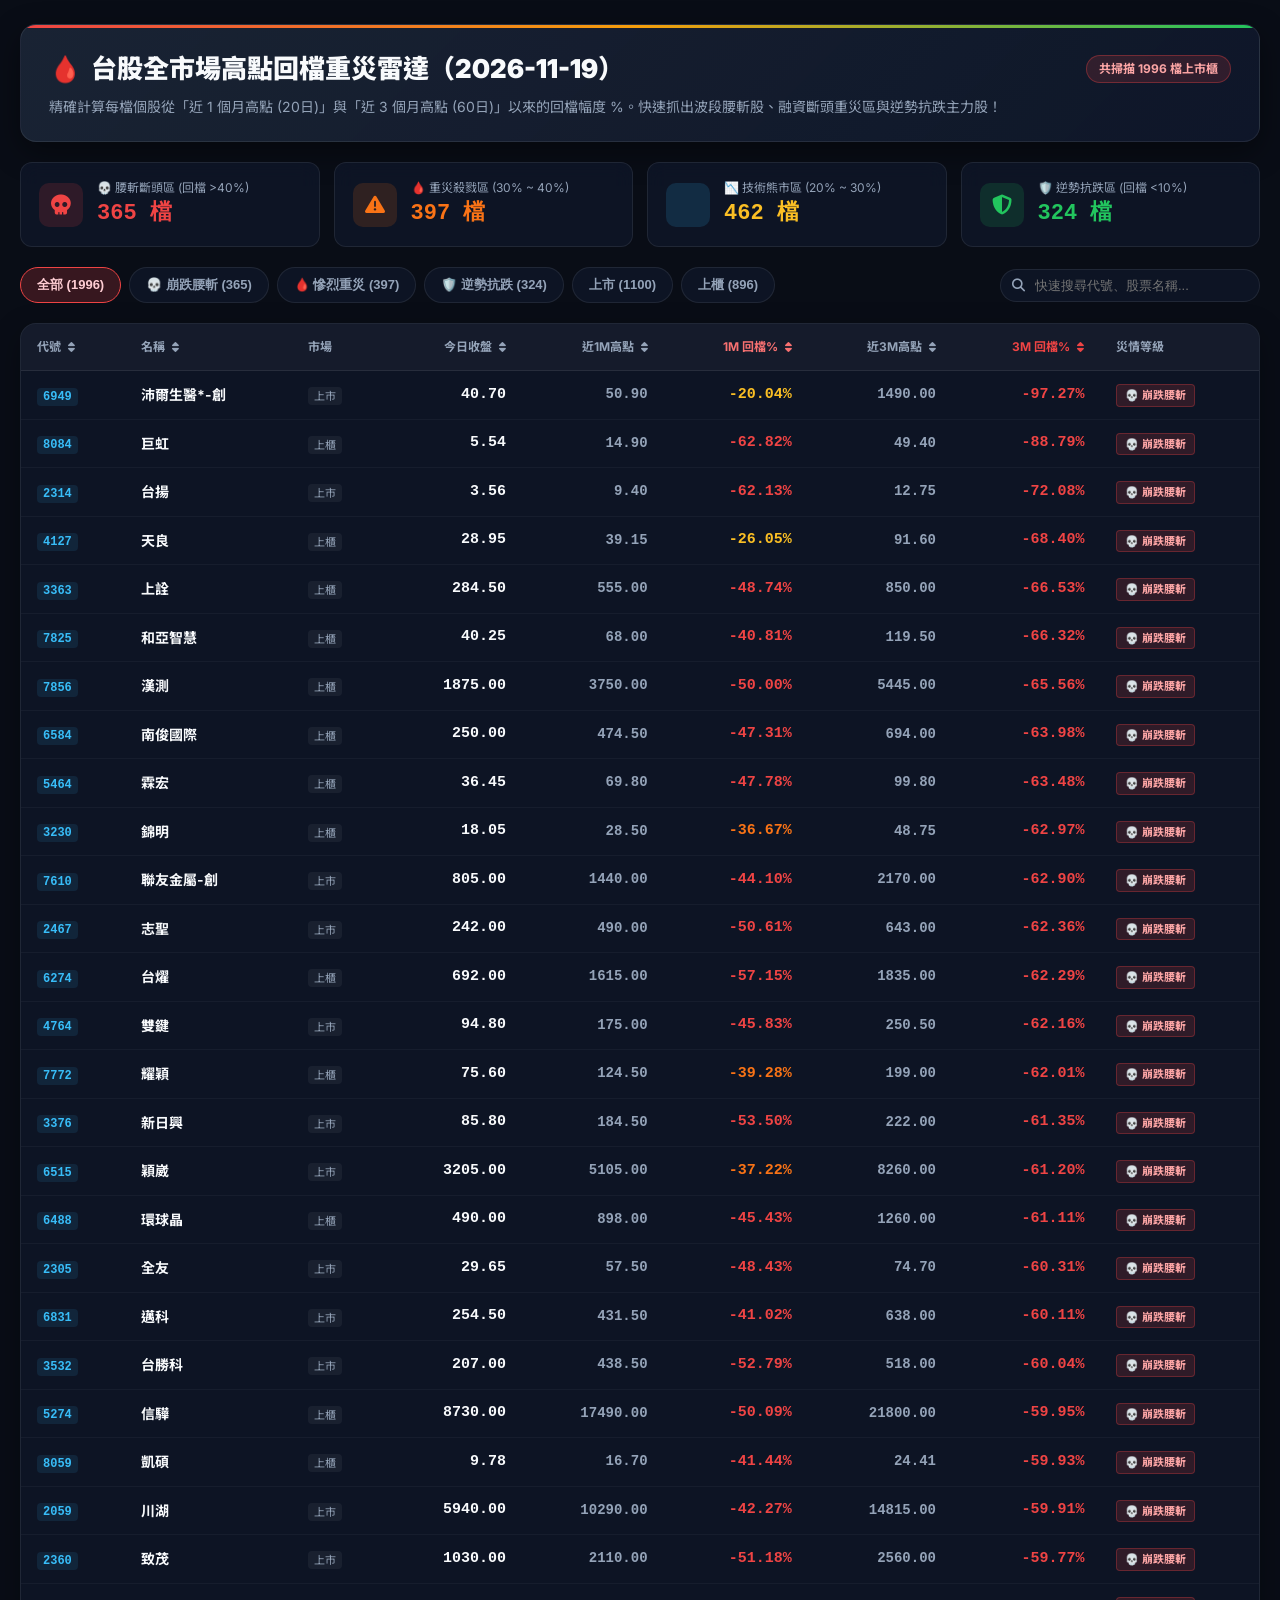
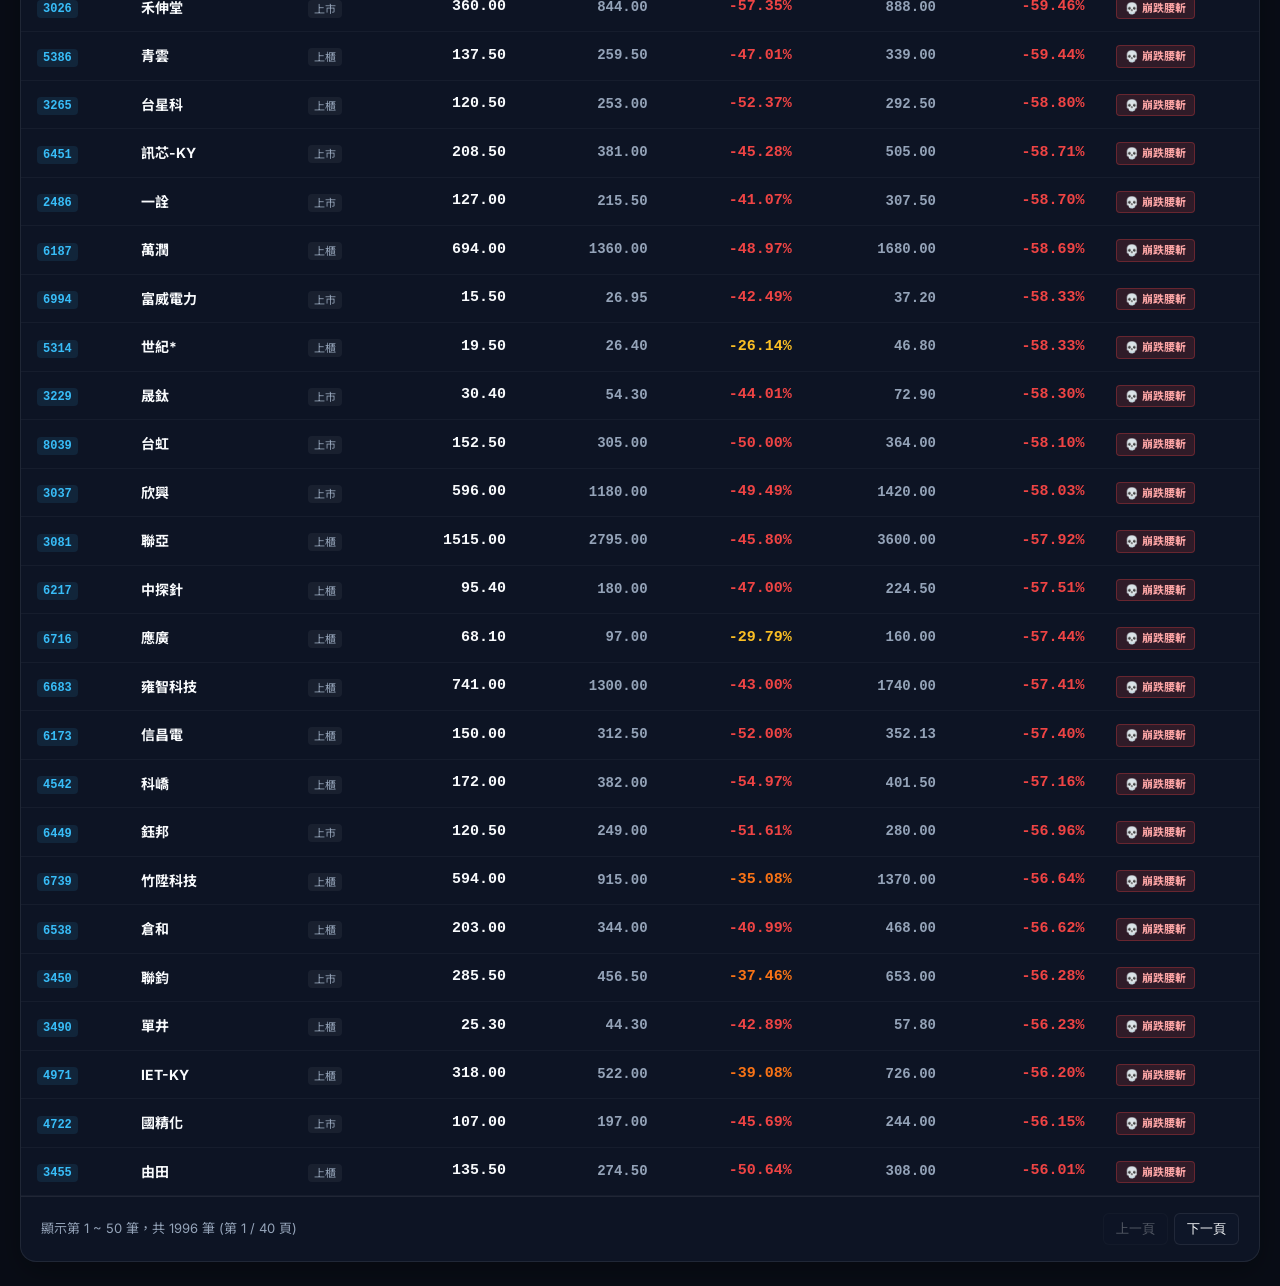
==== commit c06c2439: "feat: sync drawdown radar and daily data for 2026-11-19" ====
--- a/drawdown.html
+++ b/drawdown.html
@@ -3,7 +3,7 @@
 <head>
   <meta charset="UTF-8" />
   <meta name="viewport" content="width=device-width, initial-scale=1.0, maximum-scale=1.0, user-scalable=no" />
-  <title>🩸 台股高點回檔重災儀表板 (2026-11-18) ｜ 1,996 檔上市櫃崩跌深度雷達</title>
+  <title>🩸 台股高點回檔重災儀表板 (2026-11-19) ｜ 1,996 檔上市櫃崩跌深度雷達</title>
   <link rel="preconnect" href="https://fonts.googleapis.com" />
   <link rel="preconnect" href="https://fonts.gstatic.com" crossorigin />
   <link href="https://fonts.googleapis.com/css2?family=Inter:wght@400;500;600;700;800;900&family=Noto+Sans+TC:wght@400;500;700;900&display=swap" rel="stylesheet" />
@@ -309,7 +309,7 @@
     <header class="header-card">
       <div class="header-title-row">
         <h1 class="header-title">
-          <span>🩸</span> 台股全市場高點回檔重災雷達（2026-11-18）
+          <span>🩸</span> 台股全市場高點回檔重災雷達（2026-11-19）
         </h1>
         <span class="tag-badge">共掃描 1996 檔上市櫃</span>
       </div>
@@ -324,28 +324,28 @@
         <div class="stat-icon red"><i class="fa-solid fa-skull"></i></div>
         <div class="stat-info">
           <div class="stat-label">💀 腰斬斷頭區 (回檔 >40%)</div>
-          <div class="stat-val" style="color: #ef4444;">223 檔</div>
+          <div class="stat-val" style="color: #ef4444;">365 檔</div>
         </div>
       </div>
       <div class="stat-card">
         <div class="stat-icon orange"><i class="fa-solid fa-triangle-exclamation"></i></div>
         <div class="stat-info">
           <div class="stat-label">🩸 重災殺戮區 (30% ~ 40%)</div>
-          <div class="stat-val" style="color: #f97316;">336 檔</div>
+          <div class="stat-val" style="color: #f97316;">397 檔</div>
         </div>
       </div>
       <div class="stat-card">
         <div class="stat-icon blue"><i class="fa-solid fa-chart-line-down"></i></div>
         <div class="stat-info">
           <div class="stat-label">📉 技術熊市區 (20% ~ 30%)</div>
-          <div class="stat-val" style="color: #fbbf24;">472 檔</div>
+          <div class="stat-val" style="color: #fbbf24;">462 檔</div>
         </div>
       </div>
       <div class="stat-card">
         <div class="stat-icon green"><i class="fa-solid fa-shield-halved"></i></div>
         <div class="stat-info">
           <div class="stat-label">🛡️ 逆勢抗跌區 (回檔 <10%)</div>
-          <div class="stat-val" style="color: #22c55e;">403 檔</div>
+          <div class="stat-val" style="color: #22c55e;">324 檔</div>
         </div>
       </div>
     </section>
@@ -354,9 +354,9 @@
     <div class="control-bar">
       <div class="filter-pills" id="filterPills">
         <button class="pill-btn active" data-filter="all">全部 (1996)</button>
-        <button class="pill-btn" data-filter="severe_40">💀 崩跌腰斬 (223)</button>
-        <button class="pill-btn" data-filter="heavy_30">🩸 慘烈重災 (336)</button>
-        <button class="pill-btn" data-filter="strong_safe">🛡️ 逆勢抗跌 (403)</button>
+        <button class="pill-btn" data-filter="severe_40">💀 崩跌腰斬 (365)</button>
+        <button class="pill-btn" data-filter="heavy_30">🩸 慘烈重災 (397)</button>
+        <button class="pill-btn" data-filter="strong_safe">🛡️ 逆勢抗跌 (324)</button>
         <button class="pill-btn" data-filter="mkt_twse">上市 (1100)</button>
         <button class="pill-btn" data-filter="mkt_tpex">上櫃 (896)</button>
       </div>
@@ -397,7 +397,7 @@
   </div>
 
   <script>
-    const ALL_DATA = [{"code": "6949", "name": "沛爾生醫*-創", "market": "上市", "close": 45.05, "high_1m": 50.9, "dd_1m": -11.49, "high_3m": 1490.0, "dd_3m": -96.98, "low_1m": 35.25, "low_3m": 34.75, "volume": 4823, "tier": "💀 崩跌腰斬區 (>40%)", "tier_code": "severe_40"}, {"code": "8084", "name": "巨虹", "market": "上櫃", "close": 5.54, "high_1m": 15.4, "dd_1m": -64.03, "high_3m": 50.13, "dd_3m": -88.95, "low_1m": 5.54, "low_3m": 5.54, "volume": 461, "tier": "💀 崩跌腰斬區 (>40%)", "tier_code": "severe_40"}, {"code": "2314", "name": "台揚", "market": "上市", "close": 3.95, "high_1m": 9.4, "dd_1m": -57.98, "high_3m": 12.75, "dd_3m": -69.02, "low_1m": 3.95, "low_3m": 3.95, "volume": 101, "tier": "💀 崩跌腰斬區 (>40%)", "tier_code": "severe_40"}, {"code": "4127", "name": "天良", "market": "上櫃", "close": 32.05, "high_1m": 39.15, "dd_1m": -18.14, "high_3m": 91.6, "dd_3m": -65.01, "low_1m": 30.5, "low_3m": 30.5, "volume": 77, "tier": "💀 崩跌腰斬區 (>40%)", "tier_code": "severe_40"}, {"code": "7825", "name": "和亞智慧", "market": "上櫃", "close": 43.3, "high_1m": 68.0, "dd_1m": -36.32, "high_3m": 119.5, "dd_3m": -63.77, "low_1m": 41.65, "low_3m": 41.65, "volume": 82, "tier": "💀 崩跌腰斬區 (>40%)", "tier_code": "severe_40"}, {"code": "3363", "name": "上詮", "market": "上櫃", "close": 316.0, "high_1m": 555.0, "dd_1m": -43.06, "high_3m": 850.0, "dd_3m": -62.82, "low_1m": 290.0, "low_3m": 290.0, "volume": 5248, "tier": "💀 崩跌腰斬區 (>40%)", "tier_code": "severe_40"}, {"code": "7856", "name": "漢測", "market": "上櫃", "close": 2080.0, "high_1m": 3750.0, "dd_1m": -44.53, "high_3m": 5445.0, "dd_3m": -61.8, "low_1m": 1880.0, "low_3m": 1880.0, "volume": 986, "tier": "💀 崩跌腰斬區 (>40%)", "tier_code": "severe_40"}, {"code": "6584", "name": "南俊國際", "market": "上櫃", "close": 277.5, "high_1m": 481.0, "dd_1m": -42.31, "high_3m": 694.0, "dd_3m": -60.01, "low_1m": 257.5, "low_3m": 257.5, "volume": 539, "tier": "💀 崩跌腰斬區 (>40%)", "tier_code": "severe_40"}, {"code": "5464", "name": "霖宏", "market": "上櫃", "close": 40.45, "high_1m": 72.0, "dd_1m": -43.82, "high_3m": 99.8, "dd_3m": -59.47, "low_1m": 37.25, "low_3m": 37.25, "volume": 432, "tier": "💀 崩跌腰斬區 (>40%)", "tier_code": "severe_40"}, {"code": "3230", "name": "錦明", "market": "上櫃", "close": 19.9, "high_1m": 28.5, "dd_1m": -30.18, "high_3m": 48.75, "dd_3m": -59.18, "low_1m": 19.0, "low_3m": 19.0, "volume": 521, "tier": "💀 崩跌腰斬區 (>40%)", "tier_code": "severe_40"}, {"code": "2467", "name": "志聖", "market": "上市", "close": 264.5, "high_1m": 498.5, "dd_1m": -46.94, "high_3m": 643.0, "dd_3m": -58.86, "low_1m": 243.5, "low_3m": 243.5, "volume": 1513, "tier": "💀 崩跌腰斬區 (>40%)", "tier_code": "severe_40"}, {"code": "7610", "name": "聯友金屬-創", "market": "上市", "close": 894.0, "high_1m": 1475.0, "dd_1m": -39.39, "high_3m": 2170.0, "dd_3m": -58.8, "low_1m": 854.0, "low_3m": 854.0, "volume": 1115, "tier": "💀 崩跌腰斬區 (>40%)", "tier_code": "severe_40"}, {"code": "4764", "name": "雙鍵", "market": "上市", "close": 104.5, "high_1m": 175.5, "dd_1m": -40.46, "high_3m": 250.5, "dd_3m": -58.28, "low_1m": 98.5, "low_3m": 98.5, "volume": 781, "tier": "💀 崩跌腰斬區 (>40%)", "tier_code": "severe_40"}, {"code": "6274", "name": "台燿", "market": "上櫃", "close": 768.0, "high_1m": 1635.0, "dd_1m": -53.03, "high_3m": 1835.0, "dd_3m": -58.15, "low_1m": 720.0, "low_3m": 720.0, "volume": 19960, "tier": "💀 崩跌腰斬區 (>40%)", "tier_code": "severe_40"}, {"code": "7772", "name": "耀穎", "market": "上櫃", "close": 83.8, "high_1m": 125.0, "dd_1m": -32.96, "high_3m": 199.0, "dd_3m": -57.89, "low_1m": 74.6, "low_3m": 74.6, "volume": 148, "tier": "💀 崩跌腰斬區 (>40%)", "tier_code": "severe_40"}, {"code": "3376", "name": "新日興", "market": "上市", "close": 95.2, "high_1m": 184.5, "dd_1m": -48.4, "high_3m": 222.0, "dd_3m": -57.12, "low_1m": 87.7, "low_3m": 87.7, "volume": 4466, "tier": "💀 崩跌腰斬區 (>40%)", "tier_code": "severe_40"}, {"code": "6515", "name": "穎崴", "market": "上市", "close": 3560.0, "high_1m": 5105.0, "dd_1m": -30.26, "high_3m": 8260.0, "dd_3m": -56.9, "low_1m": 3235.0, "low_3m": 3235.0, "volume": 739, "tier": "💀 崩跌腰斬區 (>40%)", "tier_code": "severe_40"}, {"code": "6488", "name": "環球晶", "market": "上櫃", "close": 544.0, "high_1m": 903.0, "dd_1m": -39.76, "high_3m": 1260.0, "dd_3m": -56.83, "low_1m": 507.0, "low_3m": 507.0, "volume": 9357, "tier": "💀 崩跌腰斬區 (>40%)", "tier_code": "severe_40"}, {"code": "6831", "name": "邁科", "market": "上市", "close": 280.0, "high_1m": 434.0, "dd_1m": -35.48, "high_3m": 638.0, "dd_3m": -56.11, "low_1m": 253.0, "low_3m": 253.0, "volume": 652, "tier": "💀 崩跌腰斬區 (>40%)", "tier_code": "severe_40"}, {"code": "2059", "name": "川湖", "market": "上市", "close": 6520.0, "high_1m": 10580.0, "dd_1m": -38.37, "high_3m": 14815.0, "dd_3m": -55.99, "low_1m": 6210.0, "low_3m": 6210.0, "volume": 713, "tier": "💀 崩跌腰斬區 (>40%)", "tier_code": "severe_40"}, {"code": "2305", "name": "全友", "market": "上市", "close": 32.9, "high_1m": 57.5, "dd_1m": -42.78, "high_3m": 74.7, "dd_3m": -55.96, "low_1m": 31.0, "low_3m": 25.7, "volume": 4471, "tier": "💀 崩跌腰斬區 (>40%)", "tier_code": "severe_40"}, {"code": "3532", "name": "台勝科", "market": "上市", "close": 229.5, "high_1m": 438.5, "dd_1m": -47.66, "high_3m": 518.0, "dd_3m": -55.69, "low_1m": 216.5, "low_3m": 216.5, "volume": 7299, "tier": "💀 崩跌腰斬區 (>40%)", "tier_code": "severe_40"}, {"code": "8059", "name": "凱碩", "market": "上櫃", "close": 10.85, "high_1m": 16.8, "dd_1m": -35.42, "high_3m": 24.41, "dd_3m": -55.55, "low_1m": 10.4, "low_3m": 10.4, "volume": 163, "tier": "💀 崩跌腰斬區 (>40%)", "tier_code": "severe_40"}, {"code": "5274", "name": "信驊", "market": "上櫃", "close": 9700.0, "high_1m": 17490.0, "dd_1m": -44.54, "high_3m": 21800.0, "dd_3m": -55.5, "low_1m": 8915.0, "low_3m": 8915.0, "volume": 782, "tier": "💀 崩跌腰斬區 (>40%)", "tier_code": "severe_40"}, {"code": "2360", "name": "致茂", "market": "上市", "close": 1140.0, "high_1m": 2110.0, "dd_1m": -45.97, "high_3m": 2560.0, "dd_3m": -55.47, "low_1m": 1090.0, "low_3m": 1090.0, "volume": 6407, "tier": "💀 崩跌腰斬區 (>40%)", "tier_code": "severe_40"}, {"code": "5386", "name": "青雲", "market": "上櫃", "close": 151.5, "high_1m": 259.5, "dd_1m": -41.62, "high_3m": 339.0, "dd_3m": -55.31, "low_1m": 145.0, "low_3m": 145.0, "volume": 989, "tier": "💀 崩跌腰斬區 (>40%)", "tier_code": "severe_40"}, {"code": "3026", "name": "禾伸堂", "market": "上市", "close": 399.5, "high_1m": 859.0, "dd_1m": -53.49, "high_3m": 888.0, "dd_3m": -55.01, "low_1m": 373.5, "low_3m": 373.5, "volume": 16291, "tier": "💀 崩跌腰斬區 (>40%)", "tier_code": "severe_40"}, {"code": "6994", "name": "富威電力", "market": "上市", "close": 16.9, "high_1m": 28.0, "dd_1m": -39.64, "high_3m": 37.2, "dd_3m": -54.57, "low_1m": 16.55, "low_3m": 16.55, "volume": 590, "tier": "💀 崩跌腰斬區 (>40%)", "tier_code": "severe_40"}, {"code": "5314", "name": "世紀*", "market": "上櫃", "close": 21.3, "high_1m": 26.8, "dd_1m": -20.52, "high_3m": 46.8, "dd_3m": -54.49, "low_1m": 19.3, "low_3m": 19.3, "volume": 33148, "tier": "💀 崩跌腰斬區 (>40%)", "tier_code": "severe_40"}, {"code": "3265", "name": "台星科", "market": "上櫃", "close": 133.5, "high_1m": 264.0, "dd_1m": -49.43, "high_3m": 292.5, "dd_3m": -54.36, "low_1m": 127.0, "low_3m": 127.0, "volume": 3892, "tier": "💀 崩跌腰斬區 (>40%)", "tier_code": "severe_40"}, {"code": "6451", "name": "訊芯-KY", "market": "上市", "close": 231.5, "high_1m": 381.0, "dd_1m": -39.24, "high_3m": 505.0, "dd_3m": -54.16, "low_1m": 213.5, "low_3m": 213.5, "volume": 2167, "tier": "💀 崩跌腰斬區 (>40%)", "tier_code": "severe_40"}, {"code": "2486", "name": "一詮", "market": "上市", "close": 141.0, "high_1m": 215.5, "dd_1m": -34.57, "high_3m": 307.5, "dd_3m": -54.15, "low_1m": 129.0, "low_3m": 129.0, "volume": 6314, "tier": "💀 崩跌腰斬區 (>40%)", "tier_code": "severe_40"}, {"code": "6187", "name": "萬潤", "market": "上櫃", "close": 771.0, "high_1m": 1385.0, "dd_1m": -44.33, "high_3m": 1680.0, "dd_3m": -54.11, "low_1m": 707.0, "low_3m": 707.0, "volume": 3649, "tier": "💀 崩跌腰斬區 (>40%)", "tier_code": "severe_40"}, {"code": "4747", "name": "強生*", "market": "上櫃", "close": 13.4, "high_1m": 23.45, "dd_1m": -42.86, "high_3m": 29.15, "dd_3m": -54.03, "low_1m": 13.15, "low_3m": 13.15, "volume": 455, "tier": "💀 崩跌腰斬區 (>40%)", "tier_code": "severe_40"}, {"code": "6716", "name": "應廣", "market": "上櫃", "close": 74.0, "high_1m": 100.0, "dd_1m": -26.0, "high_3m": 160.0, "dd_3m": -53.75, "low_1m": 68.6, "low_3m": 68.6, "volume": 400, "tier": "💀 崩跌腰斬區 (>40%)", "tier_code": "severe_40"}, {"code": "3229", "name": "晟鈦", "market": "上市", "close": 33.75, "high_1m": 54.3, "dd_1m": -37.85, "high_3m": 72.9, "dd_3m": -53.7, "low_1m": 30.75, "low_3m": 30.75, "volume": 498, "tier": "💀 崩跌腰斬區 (>40%)", "tier_code": "severe_40"}, {"code": "8039", "name": "台虹", "market": "上市", "close": 169.0, "high_1m": 315.0, "dd_1m": -46.35, "high_3m": 364.0, "dd_3m": -53.57, "low_1m": 158.0, "low_3m": 158.0, "volume": 18937, "tier": "💀 崩跌腰斬區 (>40%)", "tier_code": "severe_40"}, {"code": "3037", "name": "欣興", "market": "上市", "close": 662.0, "high_1m": 1180.0, "dd_1m": -43.9, "high_3m": 1420.0, "dd_3m": -53.38, "low_1m": 607.0, "low_3m": 607.0, "volume": 48020, "tier": "💀 崩跌腰斬區 (>40%)", "tier_code": "severe_40"}, {"code": "3081", "name": "聯亞", "market": "上櫃", "close": 1680.0, "high_1m": 2795.0, "dd_1m": -39.89, "high_3m": 3600.0, "dd_3m": -53.33, "low_1m": 1550.0, "low_3m": 1550.0, "volume": 6156, "tier": "💀 崩跌腰斬區 (>40%)", "tier_code": "severe_40"}, {"code": "6217", "name": "中探針", "market": "上櫃", "close": 106.0, "high_1m": 180.0, "dd_1m": -41.11, "high_3m": 224.5, "dd_3m": -52.78, "low_1m": 97.5, "low_3m": 97.5, "volume": 4447, "tier": "💀 崩跌腰斬區 (>40%)", "tier_code": "severe_40"}, {"code": "6173", "name": "信昌電", "market": "上櫃", "close": 166.5, "high_1m": 312.5, "dd_1m": -46.72, "high_3m": 352.13, "dd_3m": -52.72, "low_1m": 156.0, "low_3m": 156.0, "volume": 14526, "tier": "💀 崩跌腰斬區 (>40%)", "tier_code": "severe_40"}, {"code": "6683", "name": "雍智科技", "market": "上櫃", "close": 823.0, "high_1m": 1300.0, "dd_1m": -36.69, "high_3m": 1740.0, "dd_3m": -52.7, "low_1m": 747.0, "low_3m": 747.0, "volume": 814, "tier": "💀 崩跌腰斬區 (>40%)", "tier_code": "severe_40"}, {"code": "6449", "name": "鈺邦", "market": "上市", "close": 132.5, "high_1m": 252.5, "dd_1m": -47.52, "high_3m": 280.0, "dd_3m": -52.68, "low_1m": 122.5, "low_3m": 122.5, "volume": 1302, "tier": "💀 崩跌腰斬區 (>40%)", "tier_code": "severe_40"}, {"code": "4542", "name": "科嶠", "market": "上櫃", "close": 191.0, "high_1m": 396.0, "dd_1m": -51.77, "high_3m": 401.5, "dd_3m": -52.43, "low_1m": 187.5, "low_3m": 187.5, "volume": 1687, "tier": "💀 崩跌腰斬區 (>40%)", "tier_code": "severe_40"}, {"code": "2067", "name": "嘉鋼", "market": "上櫃", "close": 3.61, "high_1m": 5.97, "dd_1m": -39.53, "high_3m": 7.53, "dd_3m": -52.06, "low_1m": 3.49, "low_3m": 3.49, "volume": 54, "tier": "💀 崩跌腰斬區 (>40%)", "tier_code": "severe_40"}, {"code": "6739", "name": "竹陞科技", "market": "上櫃", "close": 657.0, "high_1m": 919.0, "dd_1m": -28.51, "high_3m": 1370.0, "dd_3m": -52.04, "low_1m": 609.0, "low_3m": 609.0, "volume": 222, "tier": "💀 崩跌腰斬區 (>40%)", "tier_code": "severe_40"}, {"code": "7835", "name": "永悅健康-創", "market": "上市", "close": 13.9, "high_1m": 18.2, "dd_1m": -23.63, "high_3m": 28.85, "dd_3m": -51.82, "low_1m": 13.05, "low_3m": 13.05, "volume": 8, "tier": "💀 崩跌腰斬區 (>40%)", "tier_code": "severe_40"}, {"code": "6538", "name": "倉和", "market": "上櫃", "close": 225.5, "high_1m": 344.0, "dd_1m": -34.45, "high_3m": 468.0, "dd_3m": -51.82, "low_1m": 215.5, "low_3m": 191.0, "volume": 6746, "tier": "💀 崩跌腰斬區 (>40%)", "tier_code": "severe_40"}, {"code": "3490", "name": "單井", "market": "上櫃", "close": 28.0, "high_1m": 45.0, "dd_1m": -37.78, "high_3m": 57.8, "dd_3m": -51.56, "low_1m": 26.95, "low_3m": 26.95, "volume": 854, "tier": "💀 崩跌腰斬區 (>40%)", "tier_code": "severe_40"}, {"code": "3450", "name": "聯鈞", "market": "上市", "close": 317.0, "high_1m": 456.5, "dd_1m": -30.56, "high_3m": 653.0, "dd_3m": -51.45, "low_1m": 289.5, "low_3m": 289.5, "volume": 6363, "tier": "💀 崩跌腰斬區 (>40%)", "tier_code": "severe_40"}, {"code": "4722", "name": "國精化", "market": "上市", "close": 118.5, "high_1m": 197.5, "dd_1m": -40.0, "high_3m": 244.0, "dd_3m": -51.43, "low_1m": 112.0, "low_3m": 112.0, "volume": 2052, "tier": "💀 崩跌腰斬區 (>40%)", "tier_code": "severe_40"}, {"code": "4971", "name": "IET-KY", "market": "上櫃", "close": 353.0, "high_1m": 522.0, "dd_1m": -32.38, "high_3m": 726.0, "dd_3m": -51.38, "low_1m": 316.5, "low_3m": 316.5, "volume": 2317, "tier": "💀 崩跌腰斬區 (>40%)", "tier_code": "severe_40"}, {"code": "6861", "name": "睿生光電", "market": "上市", "close": 158.5, "high_1m": 252.0, "dd_1m": -37.1, "high_3m": 324.5, "dd_3m": -51.16, "low_1m": 150.0, "low_3m": 150.0, "volume": 454, "tier": "💀 崩跌腰斬區 (>40%)", "tier_code": "severe_40"}, {"code": "3455", "name": "由田", "market": "上櫃", "close": 150.5, "high_1m": 274.5, "dd_1m": -45.17, "high_3m": 308.0, "dd_3m": -51.14, "low_1m": 140.0, "low_3m": 140.0, "volume": 1941, "tier": "💀 崩跌腰斬區 (>40%)", "tier_code": "severe_40"}, {"code": "7734", "name": "印能科技", "market": "上櫃", "close": 1555.0, "high_1m": 2435.0, "dd_1m": -36.14, "high_3m": 3165.0, "dd_3m": -50.87, "low_1m": 1420.0, "low_3m": 1420.0, "volume": 292, "tier": "💀 崩跌腰斬區 (>40%)", "tier_code": "severe_40"}, {"code": "3362", "name": "先進光", "market": "上櫃", "close": 105.5, "high_1m": 176.5, "dd_1m": -40.23, "high_3m": 214.5, "dd_3m": -50.82, "low_1m": 99.7, "low_3m": 99.7, "volume": 1365, "tier": "💀 崩跌腰斬區 (>40%)", "tier_code": "severe_40"}, {"code": "7795", "name": "長廣", "market": "上市", "close": 301.0, "high_1m": 443.5, "dd_1m": -32.13, "high_3m": 610.0, "dd_3m": -50.66, "low_1m": 281.0, "low_3m": 281.0, "volume": 1001, "tier": "💀 崩跌腰斬區 (>40%)", "tier_code": "severe_40"}, {"code": "5439", "name": "高技", "market": "上櫃", "close": 138.5, "high_1m": 230.0, "dd_1m": -39.78, "high_3m": 280.5, "dd_3m": -50.62, "low_1m": 127.0, "low_3m": 127.0, "volume": 3183, "tier": "💀 崩跌腰斬區 (>40%)", "tier_code": "severe_40"}, {"code": "6213", "name": "聯茂", "market": "上市", "close": 438.5, "high_1m": 885.0, "dd_1m": -50.45, "high_3m": 885.0, "dd_3m": -50.45, "low_1m": 397.0, "low_3m": 397.0, "volume": 27402, "tier": "💀 崩跌腰斬區 (>40%)", "tier_code": "severe_40"}, {"code": "2726", "name": "雅茗-KY", "market": "上櫃", "close": 4.32, "high_1m": 7.94, "dd_1m": -45.59, "high_3m": 8.7, "dd_3m": -50.34, "low_1m": 4.32, "low_3m": 4.32, "volume": 188, "tier": "💀 崩跌腰斬區 (>40%)", "tier_code": "severe_40"}, {"code": "8046", "name": "南電", "market": "上市", "close": 775.0, "high_1m": 1400.0, "dd_1m": -44.64, "high_3m": 1560.0, "dd_3m": -50.32, "low_1m": 716.0, "low_3m": 716.0, "volume": 23559, "tier": "💀 崩跌腰斬區 (>40%)", "tier_code": "severe_40"}, {"code": "6727", "name": "亞泰金屬", "market": "上櫃", "close": 301.0, "high_1m": 505.0, "dd_1m": -40.4, "high_3m": 605.0, "dd_3m": -50.25, "low_1m": 276.0, "low_3m": 276.0, "volume": 1951, "tier": "💀 崩跌腰斬區 (>40%)", "tier_code": "severe_40"}, {"code": "7769", "name": "鴻勁", "market": "上市", "close": 3565.0, "high_1m": 5610.0, "dd_1m": -36.45, "high_3m": 7160.0, "dd_3m": -50.21, "low_1m": 3330.0, "low_3m": 3330.0, "volume": 1028, "tier": "💀 崩跌腰斬區 (>40%)", "tier_code": "severe_40"}, {"code": "6834", "name": "天二科技", "market": "上市", "close": 83.7, "high_1m": 149.5, "dd_1m": -44.01, "high_3m": 168.0, "dd_3m": -50.18, "low_1m": 80.2, "low_3m": 80.2, "volume": 2298, "tier": "💀 崩跌腰斬區 (>40%)", "tier_code": "severe_40"}, {"code": "3718", "name": "中光電投控", "market": "上櫃", "close": 42.85, "high_1m": 60.1, "dd_1m": -28.7, "high_3m": 86.0, "dd_3m": -50.17, "low_1m": 41.3, "low_3m": 41.3, "volume": 1910, "tier": "💀 崩跌腰斬區 (>40%)", "tier_code": "severe_40"}, {"code": "4979", "name": "華星光", "market": "上櫃", "close": 328.0, "high_1m": 531.0, "dd_1m": -38.23, "high_3m": 658.0, "dd_3m": -50.15, "low_1m": 300.5, "low_3m": 300.5, "volume": 8893, "tier": "💀 崩跌腰斬區 (>40%)", "tier_code": "severe_40"}, {"code": "6291", "name": "沛亨", "market": "上櫃", "close": 269.0, "high_1m": 395.0, "dd_1m": -31.9, "high_3m": 539.0, "dd_3m": -50.09, "low_1m": 245.5, "low_3m": 245.5, "volume": 584, "tier": "💀 崩跌腰斬區 (>40%)", "tier_code": "severe_40"}, {"code": "7792", "name": "安葆", "market": "上櫃", "close": 231.0, "high_1m": 369.5, "dd_1m": -37.48, "high_3m": 461.5, "dd_3m": -49.95, "low_1m": 224.0, "low_3m": 224.0, "volume": 518, "tier": "💀 崩跌腰斬區 (>40%)", "tier_code": "severe_40"}, {"code": "6182", "name": "合晶", "market": "上櫃", "close": 70.1, "high_1m": 113.0, "dd_1m": -37.96, "high_3m": 140.0, "dd_3m": -49.93, "low_1m": 65.2, "low_3m": 65.2, "volume": 33967, "tier": "💀 崩跌腰斬區 (>40%)", "tier_code": "severe_40"}, {"code": "2308", "name": "台達電", "market": "上市", "close": 1060.0, "high_1m": 1660.0, "dd_1m": -36.14, "high_3m": 2115.0, "dd_3m": -49.88, "low_1m": 1000.0, "low_3m": 1000.0, "volume": 20729, "tier": "💀 崩跌腰斬區 (>40%)", "tier_code": "severe_40"}, {"code": "6265", "name": "方土昶", "market": "上櫃", "close": 32.75, "high_1m": 46.85, "dd_1m": -30.1, "high_3m": 65.3, "dd_3m": -49.85, "low_1m": 31.4, "low_3m": 31.4, "volume": 1637, "tier": "💀 崩跌腰斬區 (>40%)", "tier_code": "severe_40"}, {"code": "2351", "name": "順德", "market": "上市", "close": 129.0, "high_1m": 209.5, "dd_1m": -38.42, "high_3m": 257.0, "dd_3m": -49.81, "low_1m": 119.0, "low_3m": 119.0, "volume": 3780, "tier": "💀 崩跌腰斬區 (>40%)", "tier_code": "severe_40"}, {"code": "3189", "name": "景碩", "market": "上市", "close": 579.0, "high_1m": 1065.0, "dd_1m": -45.63, "high_3m": 1150.0, "dd_3m": -49.65, "low_1m": 530.0, "low_3m": 530.0, "volume": 79362, "tier": "💀 崩跌腰斬區 (>40%)", "tier_code": "severe_40"}, {"code": "3211", "name": "順達", "market": "上櫃", "close": 209.0, "high_1m": 352.5, "dd_1m": -40.71, "high_3m": 414.5, "dd_3m": -49.58, "low_1m": 196.0, "low_3m": 196.0, "volume": 4713, "tier": "💀 崩跌腰斬區 (>40%)", "tier_code": "severe_40"}, {"code": "7788", "name": "松川精密", "market": "上市", "close": 184.5, "high_1m": 296.0, "dd_1m": -37.67, "high_3m": 365.5, "dd_3m": -49.52, "low_1m": 164.0, "low_3m": 164.0, "volume": 1231, "tier": "💀 崩跌腰斬區 (>40%)", "tier_code": "severe_40"}, {"code": "7751", "name": "竑騰", "market": "上櫃", "close": 1005.0, "high_1m": 1490.0, "dd_1m": -32.55, "high_3m": 1985.0, "dd_3m": -49.37, "low_1m": 910.0, "low_3m": 910.0, "volume": 339, "tier": "💀 崩跌腰斬區 (>40%)", "tier_code": "severe_40"}, {"code": "6196", "name": "帆宣", "market": "上市", "close": 347.0, "high_1m": 622.0, "dd_1m": -44.21, "high_3m": 684.0, "dd_3m": -49.27, "low_1m": 325.5, "low_3m": 325.5, "volume": 1505, "tier": "💀 崩跌腰斬區 (>40%)", "tier_code": "severe_40"}, {"code": "5228", "name": "鈺鎧", "market": "上櫃", "close": 35.3, "high_1m": 69.2, "dd_1m": -48.99, "high_3m": 69.2, "dd_3m": -48.99, "low_1m": 33.3, "low_3m": 33.3, "volume": 619, "tier": "💀 崩跌腰斬區 (>40%)", "tier_code": "severe_40"}, {"code": "5205", "name": "中茂", "market": "上櫃", "close": 20.6, "high_1m": 24.7, "dd_1m": -16.6, "high_3m": 40.25, "dd_3m": -48.82, "low_1m": 17.1, "low_3m": 16.5, "volume": 4, "tier": "💀 崩跌腰斬區 (>40%)", "tier_code": "severe_40"}, {"code": "3629", "name": "地心引力", "market": "上櫃", "close": 10.95, "high_1m": 13.3, "dd_1m": -17.67, "high_3m": 21.35, "dd_3m": -48.71, "low_1m": 10.9, "low_3m": 10.9, "volume": 49, "tier": "💀 崩跌腰斬區 (>40%)", "tier_code": "severe_40"}, {"code": "6669", "name": "緯穎", "market": "上市", "close": 1475.0, "high_1m": 2020.0, "dd_1m": -26.98, "high_3m": 2875.0, "dd_3m": -48.7, "low_1m": 1425.0, "low_3m": 1425.0, "volume": 3378, "tier": "💀 崩跌腰斬區 (>40%)", "tier_code": "severe_40"}, {"code": "2327", "name": "國巨*", "market": "上市", "close": 352.0, "high_1m": 559.0, "dd_1m": -37.03, "high_3m": 686.0, "dd_3m": -48.69, "low_1m": 331.0, "low_3m": 331.0, "volume": 56851, "tier": "💀 崩跌腰斬區 (>40%)", "tier_code": "severe_40"}, {"code": "6550", "name": "北極星藥業-KY", "market": "上市", "close": 12.85, "high_1m": 15.9, "dd_1m": -19.18, "high_3m": 25.02, "dd_3m": -48.64, "low_1m": 12.7, "low_3m": 12.7, "volume": 369, "tier": "💀 崩跌腰斬區 (>40%)", "tier_code": "severe_40"}, {"code": "5289", "name": "宜鼎", "market": "上櫃", "close": 836.0, "high_1m": 1205.0, "dd_1m": -30.62, "high_3m": 1627.57, "dd_3m": -48.64, "low_1m": 780.0, "low_3m": 780.0, "volume": 2754, "tier": "💀 崩跌腰斬區 (>40%)", "tier_code": "severe_40"}, {"code": "6693", "name": "廣閎科", "market": "上櫃", "close": 115.0, "high_1m": 176.5, "dd_1m": -34.84, "high_3m": 223.5, "dd_3m": -48.55, "low_1m": 107.0, "low_3m": 107.0, "volume": 880, "tier": "💀 崩跌腰斬區 (>40%)", "tier_code": "severe_40"}, {"code": "8210", "name": "勤誠", "market": "上市", "close": 520.0, "high_1m": 831.0, "dd_1m": -37.42, "high_3m": 1010.0, "dd_3m": -48.51, "low_1m": 490.5, "low_3m": 490.5, "volume": 1417, "tier": "💀 崩跌腰斬區 (>40%)", "tier_code": "severe_40"}, {"code": "8043", "name": "蜜望實", "market": "上櫃", "close": 80.5, "high_1m": 143.0, "dd_1m": -43.71, "high_3m": 156.0, "dd_3m": -48.4, "low_1m": 75.7, "low_3m": 75.7, "volume": 1768, "tier": "💀 崩跌腰斬區 (>40%)", "tier_code": "severe_40"}, {"code": "2491", "name": "吉祥全", "market": "上市", "close": 29.2, "high_1m": 45.45, "dd_1m": -35.75, "high_3m": 56.4, "dd_3m": -48.23, "low_1m": 27.5, "low_3m": 27.5, "volume": 1954, "tier": "💀 崩跌腰斬區 (>40%)", "tier_code": "severe_40"}, {"code": "3504", "name": "揚明光", "market": "上市", "close": 49.5, "high_1m": 80.8, "dd_1m": -38.74, "high_3m": 95.6, "dd_3m": -48.22, "low_1m": 47.45, "low_3m": 47.45, "volume": 880, "tier": "💀 崩跌腰斬區 (>40%)", "tier_code": "severe_40"}, {"code": "6907", "name": "雅特力-KY", "market": "上櫃", "close": 109.0, "high_1m": 174.0, "dd_1m": -37.36, "high_3m": 210.5, "dd_3m": -48.22, "low_1m": 101.0, "low_3m": 101.0, "volume": 460, "tier": "💀 崩跌腰斬區 (>40%)", "tier_code": "severe_40"}, {"code": "3163", "name": "波若威", "market": "上櫃", "close": 422.0, "high_1m": 595.0, "dd_1m": -29.08, "high_3m": 814.0, "dd_3m": -48.16, "low_1m": 387.0, "low_3m": 387.0, "volume": 3008, "tier": "💀 崩跌腰斬區 (>40%)", "tier_code": "severe_40"}, {"code": "8021", "name": "尖點", "market": "上市", "close": 305.0, "high_1m": 535.0, "dd_1m": -42.99, "high_3m": 584.0, "dd_3m": -47.77, "low_1m": 282.5, "low_3m": 282.5, "volume": 9055, "tier": "💀 崩跌腰斬區 (>40%)", "tier_code": "severe_40"}, {"code": "6141", "name": "柏承", "market": "上市", "close": 33.6, "high_1m": 59.4, "dd_1m": -43.43, "high_3m": 64.2, "dd_3m": -47.66, "low_1m": 31.95, "low_3m": 31.95, "volume": 1317, "tier": "💀 崩跌腰斬區 (>40%)", "tier_code": "severe_40"}, {"code": "2601", "name": "益航", "market": "上市", "close": 5.03, "high_1m": 6.05, "dd_1m": -16.86, "high_3m": 9.59, "dd_3m": -47.55, "low_1m": 4.84, "low_3m": 4.84, "volume": 1521, "tier": "💀 崩跌腰斬區 (>40%)", "tier_code": "severe_40"}, {"code": "8444", "name": "綠河-KY", "market": "上櫃", "close": 2.77, "high_1m": 3.39, "dd_1m": -18.29, "high_3m": 5.28, "dd_3m": -47.54, "low_1m": 2.41, "low_3m": 2.41, "volume": 22, "tier": "💀 崩跌腰斬區 (>40%)", "tier_code": "severe_40"}, {"code": "3055", "name": "蔚華科", "market": "上市", "close": 119.5, "high_1m": 155.5, "dd_1m": -23.15, "high_3m": 227.5, "dd_3m": -47.47, "low_1m": 108.0, "low_3m": 107.0, "volume": 1855, "tier": "💀 崩跌腰斬區 (>40%)", "tier_code": "severe_40"}, {"code": "6218", "name": "豪勉", "market": "上櫃", "close": 36.25, "high_1m": 55.0, "dd_1m": -34.09, "high_3m": 69.0, "dd_3m": -47.46, "low_1m": 34.65, "low_3m": 34.65, "volume": 1755, "tier": "💀 崩跌腰斬區 (>40%)", "tier_code": "severe_40"}, {"code": "8358", "name": "金居", "market": "上櫃", "close": 304.0, "high_1m": 496.5, "dd_1m": -38.77, "high_3m": 578.0, "dd_3m": -47.4, "low_1m": 288.0, "low_3m": 288.0, "volume": 24866, "tier": "💀 崩跌腰斬區 (>40%)", "tier_code": "severe_40"}, {"code": "7740", "name": "熙特爾-創", "market": "上市", "close": 74.7, "high_1m": 106.0, "dd_1m": -29.53, "high_3m": 141.5, "dd_3m": -47.21, "low_1m": 73.1, "low_3m": 73.1, "volume": 526, "tier": "💀 崩跌腰斬區 (>40%)", "tier_code": "severe_40"}, {"code": "3605", "name": "宏致", "market": "上市", "close": 102.5, "high_1m": 183.5, "dd_1m": -44.14, "high_3m": 194.0, "dd_3m": -47.16, "low_1m": 96.4, "low_3m": 96.4, "volume": 11101, "tier": "💀 崩跌腰斬區 (>40%)", "tier_code": "severe_40"}, {"code": "7750", "name": "新代", "market": "上市", "close": 1340.0, "high_1m": 2160.0, "dd_1m": -37.96, "high_3m": 2535.0, "dd_3m": -47.14, "low_1m": 1260.0, "low_3m": 1260.0, "volume": 306, "tier": "💀 崩跌腰斬區 (>40%)", "tier_code": "severe_40"}, {"code": "3624", "name": "光頡", "market": "上櫃", "close": 95.7, "high_1m": 154.0, "dd_1m": -37.86, "high_3m": 180.5, "dd_3m": -46.98, "low_1m": 90.9, "low_3m": 81.8, "volume": 7411, "tier": "💀 崩跌腰斬區 (>40%)", "tier_code": "severe_40"}, {"code": "2455", "name": "全新", "market": "上市", "close": 326.5, "high_1m": 536.0, "dd_1m": -39.09, "high_3m": 613.0, "dd_3m": -46.74, "low_1m": 299.0, "low_3m": 299.0, "volume": 9366, "tier": "💀 崩跌腰斬區 (>40%)", "tier_code": "severe_40"}, {"code": "2359", "name": "所羅門", "market": "上市", "close": 85.1, "high_1m": 123.0, "dd_1m": -30.81, "high_3m": 159.5, "dd_3m": -46.65, "low_1m": 81.2, "low_3m": 81.2, "volume": 1382, "tier": "💀 崩跌腰斬區 (>40%)", "tier_code": "severe_40"}, {"code": "2337", "name": "旺宏", "market": "上市", "close": 69.9, "high_1m": 107.5, "dd_1m": -34.98, "high_3m": 131.0, "dd_3m": -46.64, "low_1m": 66.1, "low_3m": 66.1, "volume": 60590, "tier": "💀 崩跌腰斬區 (>40%)", "tier_code": "severe_40"}, {"code": "6168", "name": "宏齊", "market": "上市", "close": 27.0, "high_1m": 37.3, "dd_1m": -27.61, "high_3m": 50.6, "dd_3m": -46.64, "low_1m": 25.25, "low_3m": 24.85, "volume": 2534, "tier": "💀 崩跌腰斬區 (>40%)", "tier_code": "severe_40"}, {"code": "2434", "name": "統懋", "market": "上市", "close": 39.0, "high_1m": 54.1, "dd_1m": -27.91, "high_3m": 73.0, "dd_3m": -46.58, "low_1m": 37.35, "low_3m": 37.35, "volume": 69, "tier": "💀 崩跌腰斬區 (>40%)", "tier_code": "severe_40"}, {"code": "3016", "name": "嘉晶", "market": "上市", "close": 104.5, "high_1m": 159.0, "dd_1m": -34.28, "high_3m": 195.5, "dd_3m": -46.55, "low_1m": 96.3, "low_3m": 93.76, "volume": 5755, "tier": "💀 崩跌腰斬區 (>40%)", "tier_code": "severe_40"}, {"code": "6257", "name": "矽格", "market": "上市", "close": 157.0, "high_1m": 252.0, "dd_1m": -37.7, "high_3m": 293.5, "dd_3m": -46.51, "low_1m": 146.5, "low_3m": 146.5, "volume": 5908, "tier": "💀 崩跌腰斬區 (>40%)", "tier_code": "severe_40"}, {"code": "4416", "name": "三圓", "market": "上櫃", "close": 8.72, "high_1m": 12.85, "dd_1m": -32.14, "high_3m": 16.3, "dd_3m": -46.5, "low_1m": 8.41, "low_3m": 8.41, "volume": 327, "tier": "💀 崩跌腰斬區 (>40%)", "tier_code": "severe_40"}, {"code": "2492", "name": "華新科", "market": "上市", "close": 231.0, "high_1m": 431.5, "dd_1m": -46.47, "high_3m": 431.5, "dd_3m": -46.47, "low_1m": 217.5, "low_3m": 217.5, "volume": 24266, "tier": "💀 崩跌腰斬區 (>40%)", "tier_code": "severe_40"}, {"code": "3583", "name": "辛耘", "market": "上市", "close": 438.0, "high_1m": 635.0, "dd_1m": -31.02, "high_3m": 818.0, "dd_3m": -46.45, "low_1m": 395.5, "low_3m": 395.5, "volume": 974, "tier": "💀 崩跌腰斬區 (>40%)", "tier_code": "severe_40"}, {"code": "8064", "name": "東捷", "market": "上櫃", "close": 83.0, "high_1m": 128.5, "dd_1m": -35.41, "high_3m": 155.0, "dd_3m": -46.45, "low_1m": 78.0, "low_3m": 78.0, "volume": 2707, "tier": "💀 崩跌腰斬區 (>40%)", "tier_code": "severe_40"}, {"code": "6640", "name": "均華", "market": "上櫃", "close": 708.0, "high_1m": 986.0, "dd_1m": -28.19, "high_3m": 1320.0, "dd_3m": -46.36, "low_1m": 657.0, "low_3m": 657.0, "volume": 281, "tier": "💀 崩跌腰斬區 (>40%)", "tier_code": "severe_40"}, {"code": "6197", "name": "佳必琪", "market": "上市", "close": 213.5, "high_1m": 342.0, "dd_1m": -37.57, "high_3m": 397.5, "dd_3m": -46.29, "low_1m": 198.0, "low_3m": 198.0, "volume": 1488, "tier": "💀 崩跌腰斬區 (>40%)", "tier_code": "severe_40"}, {"code": "3094", "name": "聯傑", "market": "上市", "close": 39.55, "high_1m": 57.3, "dd_1m": -30.98, "high_3m": 73.5, "dd_3m": -46.19, "low_1m": 37.35, "low_3m": 35.4, "volume": 1968, "tier": "💀 崩跌腰斬區 (>40%)", "tier_code": "severe_40"}, {"code": "4931", "name": "新盛力", "market": "上櫃", "close": 155.0, "high_1m": 216.0, "dd_1m": -28.24, "high_3m": 288.0, "dd_3m": -46.18, "low_1m": 143.5, "low_3m": 143.5, "volume": 3021, "tier": "💀 崩跌腰斬區 (>40%)", "tier_code": "severe_40"}, {"code": "5328", "name": "華容", "market": "上櫃", "close": 36.3, "high_1m": 55.0, "dd_1m": -34.0, "high_3m": 67.4, "dd_3m": -46.14, "low_1m": 34.05, "low_3m": 34.05, "volume": 2031, "tier": "💀 崩跌腰斬區 (>40%)", "tier_code": "severe_40"}, {"code": "3236", "name": "千如", "market": "上櫃", "close": 33.2, "high_1m": 57.7, "dd_1m": -42.46, "high_3m": 61.5, "dd_3m": -46.02, "low_1m": 31.35, "low_3m": 31.35, "volume": 1318, "tier": "💀 崩跌腰斬區 (>40%)", "tier_code": "severe_40"}, {"code": "4991", "name": "環宇-KY", "market": "上櫃", "close": 302.5, "high_1m": 466.0, "dd_1m": -35.09, "high_3m": 560.0, "dd_3m": -45.98, "low_1m": 271.0, "low_3m": 271.0, "volume": 4851, "tier": "💀 崩跌腰斬區 (>40%)", "tier_code": "severe_40"}, {"code": "8027", "name": "鈦昇", "market": "上櫃", "close": 122.0, "high_1m": 195.0, "dd_1m": -37.44, "high_3m": 225.0, "dd_3m": -45.78, "low_1m": 112.5, "low_3m": 112.5, "volume": 2543, "tier": "💀 崩跌腰斬區 (>40%)", "tier_code": "severe_40"}, {"code": "7812", "name": "稜研科技*-創", "market": "上市", "close": 45.55, "high_1m": 66.5, "dd_1m": -31.5, "high_3m": 84.0, "dd_3m": -45.77, "low_1m": 45.5, "low_3m": 45.5, "volume": 67, "tier": "💀 崩跌腰斬區 (>40%)", "tier_code": "severe_40"}, {"code": "6840", "name": "東研信超", "market": "上櫃", "close": 60.5, "high_1m": 81.8, "dd_1m": -26.04, "high_3m": 111.5, "dd_3m": -45.74, "low_1m": 58.5, "low_3m": 58.5, "volume": 122, "tier": "💀 崩跌腰斬區 (>40%)", "tier_code": "severe_40"}, {"code": "8261", "name": "富鼎", "market": "上市", "close": 111.5, "high_1m": 156.5, "dd_1m": -28.75, "high_3m": 205.0, "dd_3m": -45.61, "low_1m": 104.0, "low_3m": 104.0, "volume": 1888, "tier": "💀 崩跌腰斬區 (>40%)", "tier_code": "severe_40"}, {"code": "3675", "name": "德微", "market": "上櫃", "close": 206.0, "high_1m": 306.0, "dd_1m": -32.68, "high_3m": 378.5, "dd_3m": -45.57, "low_1m": 193.0, "low_3m": 193.0, "volume": 527, "tier": "💀 崩跌腰斬區 (>40%)", "tier_code": "severe_40"}, {"code": "2233", "name": "宇隆", "market": "上市", "close": 100.5, "high_1m": 153.5, "dd_1m": -34.53, "high_3m": 184.5, "dd_3m": -45.53, "low_1m": 96.9, "low_3m": 96.9, "volume": 999, "tier": "💀 崩跌腰斬區 (>40%)", "tier_code": "severe_40"}, {"code": "3042", "name": "晶技", "market": "上市", "close": 128.5, "high_1m": 189.0, "dd_1m": -32.01, "high_3m": 235.5, "dd_3m": -45.44, "low_1m": 119.0, "low_3m": 119.0, "volume": 5375, "tier": "💀 崩跌腰斬區 (>40%)", "tier_code": "severe_40"}, {"code": "6531", "name": "愛普*", "market": "上市", "close": 595.0, "high_1m": 885.0, "dd_1m": -32.77, "high_3m": 1090.0, "dd_3m": -45.41, "low_1m": 556.0, "low_3m": 556.0, "volume": 5100, "tier": "💀 崩跌腰斬區 (>40%)", "tier_code": "severe_40"}, {"code": "3259", "name": "鑫創", "market": "上櫃", "close": 8.51, "high_1m": 10.65, "dd_1m": -20.09, "high_3m": 15.55, "dd_3m": -45.27, "low_1m": 8.41, "low_3m": 8.41, "volume": 30, "tier": "💀 崩跌腰斬區 (>40%)", "tier_code": "severe_40"}, {"code": "2383", "name": "台光電", "market": "上市", "close": 3465.0, "high_1m": 5485.0, "dd_1m": -36.83, "high_3m": 6325.0, "dd_3m": -45.22, "low_1m": 3275.0, "low_3m": 3275.0, "volume": 6593, "tier": "💀 崩跌腰斬區 (>40%)", "tier_code": "severe_40"}, {"code": "2481", "name": "強茂", "market": "上市", "close": 105.0, "high_1m": 165.0, "dd_1m": -36.36, "high_3m": 191.5, "dd_3m": -45.17, "low_1m": 98.6, "low_3m": 98.6, "volume": 8619, "tier": "💀 崩跌腰斬區 (>40%)", "tier_code": "severe_40"}, {"code": "2072", "name": "世紀能源", "market": "上市", "close": 86.8, "high_1m": 124.5, "dd_1m": -30.28, "high_3m": 158.0, "dd_3m": -45.06, "low_1m": 85.8, "low_3m": 85.8, "volume": 936, "tier": "💀 崩跌腰斬區 (>40%)", "tier_code": "severe_40"}, {"code": "3581", "name": "博磊", "market": "上櫃", "close": 70.6, "high_1m": 127.5, "dd_1m": -44.63, "high_3m": 128.5, "dd_3m": -45.06, "low_1m": 65.6, "low_3m": 65.6, "volume": 490, "tier": "💀 崩跌腰斬區 (>40%)", "tier_code": "severe_40"}, {"code": "3518", "name": "柏騰", "market": "上市", "close": 28.6, "high_1m": 41.1, "dd_1m": -30.41, "high_3m": 52.0, "dd_3m": -45.0, "low_1m": 26.9, "low_3m": 26.85, "volume": 859, "tier": "💀 崩跌腰斬區 (>40%)", "tier_code": "severe_40"}, {"code": "3008", "name": "大立光", "market": "上市", "close": 4410.0, "high_1m": 6450.0, "dd_1m": -31.63, "high_3m": 7995.0, "dd_3m": -44.84, "low_1m": 4075.0, "low_3m": 4075.0, "volume": 2418, "tier": "💀 崩跌腰斬區 (>40%)", "tier_code": "severe_40"}, {"code": "2303", "name": "聯電", "market": "上市", "close": 93.0, "high_1m": 131.0, "dd_1m": -29.01, "high_3m": 168.5, "dd_3m": -44.81, "low_1m": 88.6, "low_3m": 88.6, "volume": 100143, "tier": "💀 崩跌腰斬區 (>40%)", "tier_code": "severe_40"}, {"code": "4303", "name": "信立", "market": "上櫃", "close": 24.85, "high_1m": 31.45, "dd_1m": -20.99, "high_3m": 44.9, "dd_3m": -44.65, "low_1m": 23.65, "low_3m": 23.65, "volume": 692, "tier": "💀 崩跌腰斬區 (>40%)", "tier_code": "severe_40"}, {"code": "6442", "name": "光聖", "market": "上市", "close": 1065.0, "high_1m": 1550.0, "dd_1m": -31.29, "high_3m": 1920.0, "dd_3m": -44.53, "low_1m": 920.0, "low_3m": 920.0, "volume": 3574, "tier": "💀 崩跌腰斬區 (>40%)", "tier_code": "severe_40"}, {"code": "1727", "name": "中華化", "market": "上市", "close": 71.1, "high_1m": 101.0, "dd_1m": -29.6, "high_3m": 127.76, "dd_3m": -44.35, "low_1m": 68.0, "low_3m": 68.0, "volume": 1837, "tier": "💀 崩跌腰斬區 (>40%)", "tier_code": "severe_40"}, {"code": "3234", "name": "光環", "market": "上櫃", "close": 122.5, "high_1m": 203.0, "dd_1m": -39.66, "high_3m": 220.0, "dd_3m": -44.32, "low_1m": 111.0, "low_3m": 111.0, "volume": 1195, "tier": "💀 崩跌腰斬區 (>40%)", "tier_code": "severe_40"}, {"code": "6207", "name": "雷科", "market": "上櫃", "close": 88.0, "high_1m": 145.0, "dd_1m": -39.31, "high_3m": 158.0, "dd_3m": -44.3, "low_1m": 82.4, "low_3m": 82.4, "volume": 2520, "tier": "💀 崩跌腰斬區 (>40%)", "tier_code": "severe_40"}, {"code": "2241", "name": "艾姆勒", "market": "上市", "close": 32.0, "high_1m": 50.2, "dd_1m": -36.25, "high_3m": 57.2, "dd_3m": -44.06, "low_1m": 30.55, "low_3m": 30.55, "volume": 806, "tier": "💀 崩跌腰斬區 (>40%)", "tier_code": "severe_40"}, {"code": "8150", "name": "南茂", "market": "上市", "close": 74.4, "high_1m": 105.0, "dd_1m": -29.14, "high_3m": 133.0, "dd_3m": -44.06, "low_1m": 68.4, "low_3m": 68.4, "volume": 18658, "tier": "💀 崩跌腰斬區 (>40%)", "tier_code": "severe_40"}, {"code": "3324", "name": "雙鴻", "market": "上櫃", "close": 979.0, "high_1m": 1515.0, "dd_1m": -35.38, "high_3m": 1750.0, "dd_3m": -44.06, "low_1m": 896.0, "low_3m": 896.0, "volume": 7024, "tier": "💀 崩跌腰斬區 (>40%)", "tier_code": "severe_40"}, {"code": "5284", "name": "jpp-KY", "market": "上市", "close": 203.0, "high_1m": 294.0, "dd_1m": -30.95, "high_3m": 362.5, "dd_3m": -44.0, "low_1m": 190.0, "low_3m": 190.0, "volume": 526, "tier": "💀 崩跌腰斬區 (>40%)", "tier_code": "severe_40"}, {"code": "3441", "name": "聯一光", "market": "上櫃", "close": 164.5, "high_1m": 293.5, "dd_1m": -43.95, "high_3m": 293.5, "dd_3m": -43.95, "low_1m": 132.5, "low_3m": 95.5, "volume": 644, "tier": "💀 崩跌腰斬區 (>40%)", "tier_code": "severe_40"}, {"code": "5321", "name": "美而快", "market": "上櫃", "close": 49.4, "high_1m": 60.9, "dd_1m": -18.88, "high_3m": 88.1, "dd_3m": -43.93, "low_1m": 46.75, "low_3m": 46.75, "volume": 290, "tier": "💀 崩跌腰斬區 (>40%)", "tier_code": "severe_40"}, {"code": "6290", "name": "良維", "market": "上櫃", "close": 164.0, "high_1m": 261.0, "dd_1m": -37.16, "high_3m": 292.5, "dd_3m": -43.93, "low_1m": 153.0, "low_3m": 153.0, "volume": 3846, "tier": "💀 崩跌腰斬區 (>40%)", "tier_code": "severe_40"}, {"code": "6209", "name": "今國光", "market": "上市", "close": 67.3, "high_1m": 120.0, "dd_1m": -43.92, "high_3m": 120.0, "dd_3m": -43.92, "low_1m": 62.9, "low_3m": 62.9, "volume": 7801, "tier": "💀 崩跌腰斬區 (>40%)", "tier_code": "severe_40"}, {"code": "4939", "name": "亞電", "market": "上櫃", "close": 53.4, "high_1m": 81.9, "dd_1m": -34.8, "high_3m": 95.2, "dd_3m": -43.91, "low_1m": 49.3, "low_3m": 49.3, "volume": 2611, "tier": "💀 崩跌腰斬區 (>40%)", "tier_code": "severe_40"}, {"code": "8277", "name": "商丞", "market": "上櫃", "close": 11.5, "high_1m": 15.9, "dd_1m": -27.67, "high_3m": 20.5, "dd_3m": -43.9, "low_1m": 11.3, "low_3m": 11.3, "volume": 29, "tier": "💀 崩跌腰斬區 (>40%)", "tier_code": "severe_40"}, {"code": "8182", "name": "加高", "market": "上櫃", "close": 27.3, "high_1m": 40.85, "dd_1m": -33.17, "high_3m": 48.65, "dd_3m": -43.88, "low_1m": 26.0, "low_3m": 26.0, "volume": 281, "tier": "💀 崩跌腰斬區 (>40%)", "tier_code": "severe_40"}, {"code": "4534", "name": "慶騰", "market": "上櫃", "close": 24.65, "high_1m": 36.97, "dd_1m": -33.32, "high_3m": 43.91, "dd_3m": -43.86, "low_1m": 23.45, "low_3m": 23.45, "volume": 745, "tier": "💀 崩跌腰斬區 (>40%)", "tier_code": "severe_40"}, {"code": "3707", "name": "漢磊", "market": "上櫃", "close": 51.5, "high_1m": 75.7, "dd_1m": -31.97, "high_3m": 91.7, "dd_3m": -43.84, "low_1m": 48.75, "low_3m": 48.75, "volume": 4287, "tier": "💀 崩跌腰斬區 (>40%)", "tier_code": "severe_40"}, {"code": "7689", "name": "大鵬科CLMX", "market": "上市", "close": 102.0, "high_1m": 136.0, "dd_1m": -25.0, "high_3m": 181.5, "dd_3m": -43.8, "low_1m": 94.6, "low_3m": 94.6, "volume": 111, "tier": "💀 崩跌腰斬區 (>40%)", "tier_code": "severe_40"}, {"code": "8096", "name": "擎亞", "market": "上櫃", "close": 65.2, "high_1m": 88.5, "dd_1m": -26.33, "high_3m": 116.0, "dd_3m": -43.79, "low_1m": 60.7, "low_3m": 60.7, "volume": 2560, "tier": "💀 崩跌腰斬區 (>40%)", "tier_code": "severe_40"}, {"code": "2344", "name": "華邦電", "market": "上市", "close": 108.0, "high_1m": 178.5, "dd_1m": -39.5, "high_3m": 192.0, "dd_3m": -43.75, "low_1m": 102.5, "low_3m": 102.5, "volume": 61660, "tier": "💀 崩跌腰斬區 (>40%)", "tier_code": "severe_40"}, {"code": "2428", "name": "興勤", "market": "上市", "close": 161.0, "high_1m": 262.0, "dd_1m": -38.55, "high_3m": 286.0, "dd_3m": -43.71, "low_1m": 152.5, "low_3m": 152.5, "volume": 1794, "tier": "💀 崩跌腰斬區 (>40%)", "tier_code": "severe_40"}, {"code": "6226", "name": "光鼎", "market": "上市", "close": 29.1, "high_1m": 42.8, "dd_1m": -32.01, "high_3m": 51.7, "dd_3m": -43.71, "low_1m": 27.5, "low_3m": 21.0, "volume": 10521, "tier": "💀 崩跌腰斬區 (>40%)", "tier_code": "severe_40"}, {"code": "2484", "name": "希華", "market": "上市", "close": 53.4, "high_1m": 85.4, "dd_1m": -37.47, "high_3m": 94.8, "dd_3m": -43.67, "low_1m": 50.2, "low_3m": 50.2, "volume": 4011, "tier": "💀 崩跌腰斬區 (>40%)", "tier_code": "severe_40"}, {"code": "6588", "name": "東典光電", "market": "上櫃", "close": 71.6, "high_1m": 95.3, "dd_1m": -24.87, "high_3m": 127.0, "dd_3m": -43.62, "low_1m": 65.2, "low_3m": 65.2, "volume": 408, "tier": "💀 崩跌腰斬區 (>40%)", "tier_code": "severe_40"}, {"code": "6983", "name": "華洋精機", "market": "上櫃", "close": 240.0, "high_1m": 339.5, "dd_1m": -29.31, "high_3m": 425.0, "dd_3m": -43.53, "low_1m": 225.0, "low_3m": 225.0, "volume": 42, "tier": "💀 崩跌腰斬區 (>40%)", "tier_code": "severe_40"}, {"code": "2630", "name": "亞航", "market": "上市", "close": 31.35, "high_1m": 43.7, "dd_1m": -28.26, "high_3m": 55.5, "dd_3m": -43.51, "low_1m": 29.75, "low_3m": 29.75, "volume": 866, "tier": "💀 崩跌腰斬區 (>40%)", "tier_code": "severe_40"}, {"code": "4919", "name": "新唐", "market": "上市", "close": 94.4, "high_1m": 147.0, "dd_1m": -35.78, "high_3m": 167.0, "dd_3m": -43.47, "low_1m": 88.0, "low_3m": 88.0, "volume": 6464, "tier": "💀 崩跌腰斬區 (>40%)", "tier_code": "severe_40"}, {"code": "7822", "name": "倍利科", "market": "上市", "close": 583.0, "high_1m": 844.0, "dd_1m": -30.92, "high_3m": 1030.0, "dd_3m": -43.4, "low_1m": 538.0, "low_3m": 538.0, "volume": 208, "tier": "💀 崩跌腰斬區 (>40%)", "tier_code": "severe_40"}, {"code": "4556", "name": "旭然", "market": "上櫃", "close": 84.4, "high_1m": 137.5, "dd_1m": -38.62, "high_3m": 149.0, "dd_3m": -43.36, "low_1m": 81.0, "low_3m": 66.0, "volume": 640, "tier": "💀 崩跌腰斬區 (>40%)", "tier_code": "severe_40"}, {"code": "2426", "name": "鼎元", "market": "上市", "close": 67.2, "high_1m": 100.0, "dd_1m": -32.8, "high_3m": 118.0, "dd_3m": -43.05, "low_1m": 62.9, "low_3m": 62.9, "volume": 9787, "tier": "💀 崩跌腰斬區 (>40%)", "tier_code": "severe_40"}, {"code": "6405", "name": "悅城", "market": "上市", "close": 28.55, "high_1m": 41.6, "dd_1m": -31.37, "high_3m": 50.1, "dd_3m": -43.01, "low_1m": 27.6, "low_3m": 27.6, "volume": 716, "tier": "💀 崩跌腰斬區 (>40%)", "tier_code": "severe_40"}, {"code": "2249", "name": "湧盛", "market": "上櫃", "close": 57.0, "high_1m": 77.9, "dd_1m": -26.83, "high_3m": 100.0, "dd_3m": -43.0, "low_1m": 55.6, "low_3m": 55.6, "volume": 40, "tier": "💀 崩跌腰斬區 (>40%)", "tier_code": "severe_40"}, {"code": "2316", "name": "楠梓電", "market": "上市", "close": 109.0, "high_1m": 162.5, "dd_1m": -32.92, "high_3m": 191.0, "dd_3m": -42.93, "low_1m": 96.3, "low_3m": 96.3, "volume": 3912, "tier": "💀 崩跌腰斬區 (>40%)", "tier_code": "severe_40"}, {"code": "2408", "name": "南亞科", "market": "上市", "close": 325.0, "high_1m": 497.5, "dd_1m": -34.67, "high_3m": 569.0, "dd_3m": -42.88, "low_1m": 307.0, "low_3m": 307.0, "volume": 48541, "tier": "💀 崩跌腰斬區 (>40%)", "tier_code": "severe_40"}, {"code": "8028", "name": "昇陽半導體", "market": "上市", "close": 169.0, "high_1m": 268.5, "dd_1m": -37.06, "high_3m": 295.5, "dd_3m": -42.81, "low_1m": 156.5, "low_3m": 156.5, "volume": 7743, "tier": "💀 崩跌腰斬區 (>40%)", "tier_code": "severe_40"}, {"code": "2472", "name": "立隆電", "market": "上市", "close": 144.5, "high_1m": 226.0, "dd_1m": -36.06, "high_3m": 252.5, "dd_3m": -42.77, "low_1m": 135.5, "low_3m": 135.5, "volume": 2142, "tier": "💀 崩跌腰斬區 (>40%)", "tier_code": "severe_40"}, {"code": "1595", "name": "川寶", "market": "上櫃", "close": 52.1, "high_1m": 82.6, "dd_1m": -36.92, "high_3m": 91.0, "dd_3m": -42.75, "low_1m": 49.05, "low_3m": 49.05, "volume": 588, "tier": "💀 崩跌腰斬區 (>40%)", "tier_code": "severe_40"}, {"code": "7777", "name": "能率亞洲", "market": "上櫃", "close": 24.85, "high_1m": 35.3, "dd_1m": -29.6, "high_3m": 43.4, "dd_3m": -42.74, "low_1m": 23.85, "low_3m": 23.85, "volume": 753, "tier": "💀 崩跌腰斬區 (>40%)", "tier_code": "severe_40"}, {"code": "8431", "name": "匯鑽科", "market": "上櫃", "close": 42.4, "high_1m": 70.3, "dd_1m": -39.69, "high_3m": 74.0, "dd_3m": -42.7, "low_1m": 40.95, "low_3m": 40.95, "volume": 725, "tier": "💀 崩跌腰斬區 (>40%)", "tier_code": "severe_40"}, {"code": "3264", "name": "欣銓", "market": "上櫃", "close": 167.5, "high_1m": 279.5, "dd_1m": -40.07, "high_3m": 291.5, "dd_3m": -42.54, "low_1m": 158.0, "low_3m": 158.0, "volume": 10229, "tier": "💀 崩跌腰斬區 (>40%)", "tier_code": "severe_40"}, {"code": "3167", "name": "大量", "market": "上市", "close": 627.0, "high_1m": 1030.0, "dd_1m": -39.13, "high_3m": 1090.0, "dd_3m": -42.48, "low_1m": 602.0, "low_3m": 602.0, "volume": 11968, "tier": "💀 崩跌腰斬區 (>40%)", "tier_code": "severe_40"}, {"code": "8042", "name": "金山電", "market": "上櫃", "close": 95.8, "high_1m": 154.5, "dd_1m": -37.99, "high_3m": 166.0, "dd_3m": -42.29, "low_1m": 92.4, "low_3m": 92.4, "volume": 8431, "tier": "💀 崩跌腰斬區 (>40%)", "tier_code": "severe_40"}, {"code": "3665", "name": "貿聯-KY", "market": "上市", "close": 1550.0, "high_1m": 2080.0, "dd_1m": -25.48, "high_3m": 2685.0, "dd_3m": -42.27, "low_1m": 1295.0, "low_3m": 1295.0, "volume": 4513, "tier": "💀 崩跌腰斬區 (>40%)", "tier_code": "severe_40"}, {"code": "6127", "name": "九豪", "market": "上櫃", "close": 39.3, "high_1m": 62.0, "dd_1m": -36.61, "high_3m": 68.0, "dd_3m": -42.21, "low_1m": 37.05, "low_3m": 37.05, "volume": 2009, "tier": "💀 崩跌腰斬區 (>40%)", "tier_code": "severe_40"}, {"code": "6761", "name": "穩得", "market": "上櫃", "close": 112.5, "high_1m": 151.0, "dd_1m": -25.5, "high_3m": 194.5, "dd_3m": -42.16, "low_1m": 103.5, "low_3m": 103.5, "volume": 215, "tier": "💀 崩跌腰斬區 (>40%)", "tier_code": "severe_40"}, {"code": "6174", "name": "安碁", "market": "上櫃", "close": 37.65, "high_1m": 55.5, "dd_1m": -32.16, "high_3m": 65.0, "dd_3m": -42.08, "low_1m": 34.2, "low_3m": 34.2, "volume": 2156, "tier": "💀 崩跌腰斬區 (>40%)", "tier_code": "severe_40"}, {"code": "6933", "name": "AMAX-KY", "market": "上市", "close": 267.0, "high_1m": 428.0, "dd_1m": -37.62, "high_3m": 460.5, "dd_3m": -42.02, "low_1m": 244.5, "low_3m": 185.0, "volume": 1501, "tier": "💀 崩跌腰斬區 (>40%)", "tier_code": "severe_40"}, {"code": "4908", "name": "前鼎", "market": "上櫃", "close": 154.0, "high_1m": 219.0, "dd_1m": -29.68, "high_3m": 265.0, "dd_3m": -41.89, "low_1m": 141.5, "low_3m": 140.0, "volume": 2323, "tier": "💀 崩跌腰斬區 (>40%)", "tier_code": "severe_40"}, {"code": "6204", "name": "艾華", "market": "上櫃", "close": 70.0, "high_1m": 109.5, "dd_1m": -36.07, "high_3m": 120.0, "dd_3m": -41.67, "low_1m": 66.0, "low_3m": 66.0, "volume": 238, "tier": "💀 崩跌腰斬區 (>40%)", "tier_code": "severe_40"}, {"code": "6166", "name": "凌華", "market": "上市", "close": 83.9, "high_1m": 114.0, "dd_1m": -26.4, "high_3m": 143.5, "dd_3m": -41.53, "low_1m": 80.3, "low_3m": 80.3, "volume": 1017, "tier": "💀 崩跌腰斬區 (>40%)", "tier_code": "severe_40"}, {"code": "6902", "name": "GOGOLOOK", "market": "上市", "close": 107.0, "high_1m": 169.5, "dd_1m": -36.87, "high_3m": 183.0, "dd_3m": -41.53, "low_1m": 106.0, "low_3m": 106.0, "volume": 684, "tier": "💀 崩跌腰斬區 (>40%)", "tier_code": "severe_40"}, {"code": "6944", "name": "兆聯實業", "market": "上市", "close": 539.0, "high_1m": 789.0, "dd_1m": -31.69, "high_3m": 918.0, "dd_3m": -41.29, "low_1m": 512.0, "low_3m": 512.0, "volume": 537, "tier": "💀 崩跌腰斬區 (>40%)", "tier_code": "severe_40"}, {"code": "7828", "name": "創新服務", "market": "上櫃", "close": 1310.0, "high_1m": 1545.0, "dd_1m": -15.21, "high_3m": 2230.0, "dd_3m": -41.26, "low_1m": 1015.0, "low_3m": 1015.0, "volume": 244, "tier": "💀 崩跌腰斬區 (>40%)", "tier_code": "severe_40"}, {"code": "8289", "name": "泰藝", "market": "上櫃", "close": 38.15, "high_1m": 53.3, "dd_1m": -28.42, "high_3m": 64.9, "dd_3m": -41.22, "low_1m": 34.3, "low_3m": 34.3, "volume": 511, "tier": "💀 崩跌腰斬區 (>40%)", "tier_code": "severe_40"}, {"code": "2449", "name": "京元電子", "market": "上市", "close": 194.0, "high_1m": 284.5, "dd_1m": -31.81, "high_3m": 330.0, "dd_3m": -41.21, "low_1m": 173.5, "low_3m": 173.5, "volume": 43669, "tier": "💀 崩跌腰斬區 (>40%)", "tier_code": "severe_40"}, {"code": "2375", "name": "凱美", "market": "上市", "close": 84.1, "high_1m": 127.0, "dd_1m": -33.78, "high_3m": 143.0, "dd_3m": -41.19, "low_1m": 79.2, "low_3m": 79.2, "volume": 2121, "tier": "💀 崩跌腰斬區 (>40%)", "tier_code": "severe_40"}, {"code": "1721", "name": "國慶科技", "market": "上市", "close": 17.65, "high_1m": 25.25, "dd_1m": -30.1, "high_3m": 30.0, "dd_3m": -41.17, "low_1m": 17.0, "low_3m": 17.0, "volume": 784, "tier": "💀 崩跌腰斬區 (>40%)", "tier_code": "severe_40"}, {"code": "3663", "name": "鑫科", "market": "上櫃", "close": 44.15, "high_1m": 68.7, "dd_1m": -35.74, "high_3m": 75.0, "dd_3m": -41.13, "low_1m": 41.5, "low_3m": 41.5, "volume": 366, "tier": "💀 崩跌腰斬區 (>40%)", "tier_code": "severe_40"}, {"code": "8155", "name": "博智", "market": "上櫃", "close": 221.0, "high_1m": 314.5, "dd_1m": -29.73, "high_3m": 375.0, "dd_3m": -41.07, "low_1m": 206.5, "low_3m": 206.5, "volume": 1514, "tier": "💀 崩跌腰斬區 (>40%)", "tier_code": "severe_40"}, {"code": "6715", "name": "嘉基", "market": "上市", "close": 333.0, "high_1m": 515.0, "dd_1m": -35.34, "high_3m": 565.0, "dd_3m": -41.06, "low_1m": 324.5, "low_3m": 307.5, "volume": 1744, "tier": "💀 崩跌腰斬區 (>40%)", "tier_code": "severe_40"}, {"code": "3221", "name": "台嘉碩", "market": "上櫃", "close": 34.85, "high_1m": 52.4, "dd_1m": -33.49, "high_3m": 59.1, "dd_3m": -41.03, "low_1m": 32.85, "low_3m": 32.85, "volume": 762, "tier": "💀 崩跌腰斬區 (>40%)", "tier_code": "severe_40"}, {"code": "3555", "name": "博士旺", "market": "上櫃", "close": 126.5, "high_1m": 165.5, "dd_1m": -23.56, "high_3m": 214.5, "dd_3m": -41.03, "low_1m": 114.5, "low_3m": 114.5, "volume": 60, "tier": "💀 崩跌腰斬區 (>40%)", "tier_code": "severe_40"}, {"code": "2478", "name": "大毅", "market": "上市", "close": 88.5, "high_1m": 131.0, "dd_1m": -32.44, "high_3m": 150.0, "dd_3m": -41.0, "low_1m": 83.1, "low_3m": 83.1, "volume": 2205, "tier": "💀 崩跌腰斬區 (>40%)", "tier_code": "severe_40"}, {"code": "3131", "name": "弘塑", "market": "上櫃", "close": 1620.0, "high_1m": 2215.0, "dd_1m": -26.86, "high_3m": 2745.0, "dd_3m": -40.98, "low_1m": 1400.0, "low_3m": 1400.0, "volume": 434, "tier": "💀 崩跌腰斬區 (>40%)", "tier_code": "severe_40"}, {"code": "3498", "name": "陽程", "market": "上櫃", "close": 163.5, "high_1m": 277.0, "dd_1m": -40.97, "high_3m": 277.0, "dd_3m": -40.97, "low_1m": 155.0, "low_3m": 155.0, "volume": 3788, "tier": "💀 崩跌腰斬區 (>40%)", "tier_code": "severe_40"}, {"code": "8086", "name": "宏捷科", "market": "上櫃", "close": 91.0, "high_1m": 133.5, "dd_1m": -31.84, "high_3m": 154.0, "dd_3m": -40.91, "low_1m": 85.1, "low_3m": 85.1, "volume": 3775, "tier": "💀 崩跌腰斬區 (>40%)", "tier_code": "severe_40"}, {"code": "6276", "name": "安鈦克", "market": "上櫃", "close": 12.75, "high_1m": 18.55, "dd_1m": -31.27, "high_3m": 21.55, "dd_3m": -40.84, "low_1m": 11.55, "low_3m": 11.55, "volume": 31, "tier": "💀 崩跌腰斬區 (>40%)", "tier_code": "severe_40"}, {"code": "8121", "name": "越峰", "market": "上櫃", "close": 21.15, "high_1m": 30.5, "dd_1m": -30.66, "high_3m": 35.75, "dd_3m": -40.84, "low_1m": 20.25, "low_3m": 20.25, "volume": 351, "tier": "💀 崩跌腰斬區 (>40%)", "tier_code": "severe_40"}, {"code": "2030", "name": "彰源", "market": "上市", "close": 23.7, "high_1m": 31.0, "dd_1m": -23.55, "high_3m": 40.0, "dd_3m": -40.75, "low_1m": 23.0, "low_3m": 21.6, "volume": 2545, "tier": "💀 崩跌腰斬區 (>40%)", "tier_code": "severe_40"}, {"code": "4760", "name": "勤凱", "market": "上櫃", "close": 240.0, "high_1m": 363.5, "dd_1m": -33.98, "high_3m": 405.0, "dd_3m": -40.74, "low_1m": 216.5, "low_3m": 216.5, "volume": 1109, "tier": "💀 崩跌腰斬區 (>40%)", "tier_code": "severe_40"}, {"code": "8103", "name": "瀚荃", "market": "上市", "close": 78.3, "high_1m": 113.0, "dd_1m": -30.71, "high_3m": 132.0, "dd_3m": -40.68, "low_1m": 73.3, "low_3m": 73.3, "volume": 1312, "tier": "💀 崩跌腰斬區 (>40%)", "tier_code": "severe_40"}, {"code": "6278", "name": "台表科", "market": "上市", "close": 188.0, "high_1m": 316.5, "dd_1m": -40.6, "high_3m": 316.5, "dd_3m": -40.6, "low_1m": 174.0, "low_3m": 172.0, "volume": 10793, "tier": "💀 崩跌腰斬區 (>40%)", "tier_code": "severe_40"}, {"code": "1560", "name": "中砂", "market": "上市", "close": 630.0, "high_1m": 915.0, "dd_1m": -31.15, "high_3m": 1060.0, "dd_3m": -40.57, "low_1m": 600.0, "low_3m": 600.0, "volume": 2264, "tier": "💀 崩跌腰斬區 (>40%)", "tier_code": "severe_40"}, {"code": "6272", "name": "驊陞", "market": "上市", "close": 18.55, "high_1m": 24.75, "dd_1m": -25.05, "high_3m": 31.2, "dd_3m": -40.54, "low_1m": 17.65, "low_3m": 17.65, "volume": 154, "tier": "💀 崩跌腰斬區 (>40%)", "tier_code": "severe_40"}, {"code": "3485", "name": "敘豐", "market": "上櫃", "close": 159.5, "high_1m": 248.5, "dd_1m": -35.81, "high_3m": 268.0, "dd_3m": -40.49, "low_1m": 151.0, "low_3m": 151.0, "volume": 187, "tier": "💀 崩跌腰斬區 (>40%)", "tier_code": "severe_40"}, {"code": "2342", "name": "茂矽", "market": "上市", "close": 31.6, "high_1m": 43.3, "dd_1m": -27.02, "high_3m": 53.0, "dd_3m": -40.38, "low_1m": 30.15, "low_3m": 30.15, "volume": 1562, "tier": "💀 崩跌腰斬區 (>40%)", "tier_code": "severe_40"}, {"code": "8147", "name": "正淩", "market": "上櫃", "close": 95.8, "high_1m": 134.5, "dd_1m": -28.77, "high_3m": 160.5, "dd_3m": -40.31, "low_1m": 90.0, "low_3m": 90.0, "volume": 229, "tier": "💀 崩跌腰斬區 (>40%)", "tier_code": "severe_40"}, {"code": "6432", "name": "今展科", "market": "上櫃", "close": 42.1, "high_1m": 61.5, "dd_1m": -31.54, "high_3m": 70.5, "dd_3m": -40.28, "low_1m": 40.55, "low_3m": 40.55, "volume": 295, "tier": "💀 崩跌腰斬區 (>40%)", "tier_code": "severe_40"}, {"code": "3535", "name": "晶彩科", "market": "上市", "close": 66.0, "high_1m": 102.0, "dd_1m": -35.29, "high_3m": 110.5, "dd_3m": -40.27, "low_1m": 62.4, "low_3m": 62.4, "volume": 1039, "tier": "💀 崩跌腰斬區 (>40%)", "tier_code": "severe_40"}, {"code": "7768", "name": "頌勝科技", "market": "上市", "close": 194.0, "high_1m": 279.5, "dd_1m": -30.59, "high_3m": 324.5, "dd_3m": -40.22, "low_1m": 189.0, "low_3m": 189.0, "volume": 111, "tier": "💀 崩跌腰斬區 (>40%)", "tier_code": "severe_40"}, {"code": "6672", "name": "騰輝電子-KY", "market": "上市", "close": 405.0, "high_1m": 677.0, "dd_1m": -40.18, "high_3m": 677.0, "dd_3m": -40.18, "low_1m": 379.5, "low_3m": 255.0, "volume": 8064, "tier": "💀 崩跌腰斬區 (>40%)", "tier_code": "severe_40"}, {"code": "6419", "name": "京晨科", "market": "上櫃", "close": 103.5, "high_1m": 158.5, "dd_1m": -34.7, "high_3m": 173.0, "dd_3m": -40.17, "low_1m": 100.5, "low_3m": 100.5, "volume": 199, "tier": "💀 崩跌腰斬區 (>40%)", "tier_code": "severe_40"}, {"code": "3260", "name": "威剛", "market": "上櫃", "close": 275.0, "high_1m": 378.5, "dd_1m": -27.34, "high_3m": 459.5, "dd_3m": -40.15, "low_1m": 263.0, "low_3m": 263.0, "volume": 6192, "tier": "💀 崩跌腰斬區 (>40%)", "tier_code": "severe_40"}, {"code": "6147", "name": "頎邦", "market": "上櫃", "close": 142.5, "high_1m": 223.0, "dd_1m": -36.1, "high_3m": 238.0, "dd_3m": -40.13, "low_1m": 132.0, "low_3m": 132.0, "volume": 22632, "tier": "💀 崩跌腰斬區 (>40%)", "tier_code": "severe_40"}, {"code": "7730", "name": "暉盛-創", "market": "上市", "close": 151.5, "high_1m": 252.5, "dd_1m": -40.0, "high_3m": 252.5, "dd_3m": -40.0, "low_1m": 142.0, "low_3m": 142.0, "volume": 164, "tier": "💀 崩跌腰斬區 (>40%)", "tier_code": "severe_40"}, {"code": "7806", "name": "精華生醫", "market": "上櫃", "close": 39.0, "high_1m": 55.9, "dd_1m": -30.23, "high_3m": 65.0, "dd_3m": -40.0, "low_1m": 37.3, "low_3m": 37.3, "volume": 27, "tier": "💀 崩跌腰斬區 (>40%)", "tier_code": "severe_40"}, {"code": "3287", "name": "廣寰科", "market": "上櫃", "close": 53.2, "high_1m": 88.6, "dd_1m": -39.95, "high_3m": 88.6, "dd_3m": -39.95, "low_1m": 51.4, "low_3m": 34.3, "volume": 1950, "tier": "🩸 重災殺戮區 (30~40%)", "tier_code": "heavy_30"}, {"code": "8227", "name": "巨有科技", "market": "上櫃", "close": 231.0, "high_1m": 305.5, "dd_1m": -24.39, "high_3m": 384.5, "dd_3m": -39.92, "low_1m": 174.5, "low_3m": 145.5, "volume": 7884, "tier": "🩸 重災殺戮區 (30~40%)", "tier_code": "heavy_30"}, {"code": "3406", "name": "玉晶光", "market": "上市", "close": 800.0, "high_1m": 1330.0, "dd_1m": -39.85, "high_3m": 1330.0, "dd_3m": -39.85, "low_1m": 745.0, "low_3m": 628.0, "volume": 9710, "tier": "🩸 重災殺戮區 (30~40%)", "tier_code": "heavy_30"}, {"code": "6668", "name": "中揚光", "market": "上市", "close": 41.1, "high_1m": 61.9, "dd_1m": -33.6, "high_3m": 68.3, "dd_3m": -39.82, "low_1m": 39.25, "low_3m": 34.6, "volume": 1096, "tier": "🩸 重災殺戮區 (30~40%)", "tier_code": "heavy_30"}, {"code": "3680", "name": "家登", "market": "上櫃", "close": 357.5, "high_1m": 532.0, "dd_1m": -32.8, "high_3m": 594.0, "dd_3m": -39.81, "low_1m": 337.5, "low_3m": 337.5, "volume": 857, "tier": "🩸 重災殺戮區 (30~40%)", "tier_code": "heavy_30"}, {"code": "6830", "name": "汎銓", "market": "上市", "close": 386.0, "high_1m": 512.0, "dd_1m": -24.61, "high_3m": 641.0, "dd_3m": -39.78, "low_1m": 352.5, "low_3m": 352.5, "volume": 1768, "tier": "🩸 重災殺戮區 (30~40%)", "tier_code": "heavy_30"}, {"code": "3317", "name": "尼克森", "market": "上櫃", "close": 44.1, "high_1m": 62.8, "dd_1m": -29.78, "high_3m": 73.2, "dd_3m": -39.75, "low_1m": 41.7, "low_3m": 41.7, "volume": 573, "tier": "🩸 重災殺戮區 (30~40%)", "tier_code": "heavy_30"}, {"code": "3090", "name": "日電貿", "market": "上市", "close": 116.0, "high_1m": 168.0, "dd_1m": -30.95, "high_3m": 192.5, "dd_3m": -39.74, "low_1m": 109.5, "low_3m": 109.5, "volume": 4389, "tier": "🩸 重災殺戮區 (30~40%)", "tier_code": "heavy_30"}, {"code": "6224", "name": "聚鼎", "market": "上市", "close": 56.0, "high_1m": 80.7, "dd_1m": -30.61, "high_3m": 92.8, "dd_3m": -39.66, "low_1m": 54.1, "low_3m": 54.1, "volume": 344, "tier": "🩸 重災殺戮區 (30~40%)", "tier_code": "heavy_30"}, {"code": "6781", "name": "AES-KY", "market": "上市", "close": 709.0, "high_1m": 939.0, "dd_1m": -24.49, "high_3m": 1175.0, "dd_3m": -39.66, "low_1m": 637.0, "low_3m": 637.0, "volume": 394, "tier": "🩸 重災殺戮區 (30~40%)", "tier_code": "heavy_30"}, {"code": "7715", "name": "裕山", "market": "上櫃", "close": 19.7, "high_1m": 26.4, "dd_1m": -25.38, "high_3m": 32.65, "dd_3m": -39.66, "low_1m": 19.05, "low_3m": 19.05, "volume": 153, "tier": "🩸 重災殺戮區 (30~40%)", "tier_code": "heavy_30"}, {"code": "8074", "name": "鉅橡", "market": "上櫃", "close": 39.95, "high_1m": 62.9, "dd_1m": -36.49, "high_3m": 66.1, "dd_3m": -39.56, "low_1m": 38.05, "low_3m": 38.05, "volume": 550, "tier": "🩸 重災殺戮區 (30~40%)", "tier_code": "heavy_30"}, {"code": "1312", "name": "國喬", "market": "上市", "close": 11.55, "high_1m": 15.65, "dd_1m": -26.2, "high_3m": 19.1, "dd_3m": -39.53, "low_1m": 11.3, "low_3m": 11.3, "volume": 9645, "tier": "🩸 重災殺戮區 (30~40%)", "tier_code": "heavy_30"}, {"code": "4304", "name": "勝昱", "market": "上櫃", "close": 17.1, "high_1m": 19.95, "dd_1m": -14.29, "high_3m": 28.25, "dd_3m": -39.47, "low_1m": 14.7, "low_3m": 14.2, "volume": 45, "tier": "🩸 重災殺戮區 (30~40%)", "tier_code": "heavy_30"}, {"code": "3483", "name": "力致", "market": "上櫃", "close": 61.2, "high_1m": 101.0, "dd_1m": -39.41, "high_3m": 101.0, "dd_3m": -39.41, "low_1m": 58.4, "low_3m": 58.4, "volume": 572, "tier": "🩸 重災殺戮區 (30~40%)", "tier_code": "heavy_30"}, {"code": "6415", "name": "矽力*-KY", "market": "上市", "close": 334.0, "high_1m": 551.0, "dd_1m": -39.38, "high_3m": 551.0, "dd_3m": -39.38, "low_1m": 319.5, "low_3m": 319.5, "volume": 11184, "tier": "🩸 重災殺戮區 (30~40%)", "tier_code": "heavy_30"}, {"code": "4923", "name": "力士", "market": "上櫃", "close": 42.45, "high_1m": 50.3, "dd_1m": -15.61, "high_3m": 70.0, "dd_3m": -39.36, "low_1m": 36.2, "low_3m": 36.2, "volume": 793, "tier": "🩸 重災殺戮區 (30~40%)", "tier_code": "heavy_30"}, {"code": "3548", "name": "兆利", "market": "上櫃", "close": 56.3, "high_1m": 74.8, "dd_1m": -24.73, "high_3m": 92.8, "dd_3m": -39.33, "low_1m": 53.2, "low_3m": 53.2, "volume": 159, "tier": "🩸 重災殺戮區 (30~40%)", "tier_code": "heavy_30"}, {"code": "6919", "name": "康霈*", "market": "上市", "close": 72.0, "high_1m": 77.4, "dd_1m": -6.98, "high_3m": 118.5, "dd_3m": -39.24, "low_1m": 59.9, "low_3m": 59.9, "volume": 9591, "tier": "🩸 重災殺戮區 (30~40%)", "tier_code": "heavy_30"}, {"code": "1795", "name": "美時", "market": "上市", "close": 121.5, "high_1m": 178.5, "dd_1m": -31.93, "high_3m": 199.9, "dd_3m": -39.22, "low_1m": 120.0, "low_3m": 120.0, "volume": 2339, "tier": "🩸 重災殺戮區 (30~40%)", "tier_code": "heavy_30"}, {"code": "3297", "name": "杭特", "market": "上櫃", "close": 23.65, "high_1m": 30.8, "dd_1m": -23.21, "high_3m": 38.9, "dd_3m": -39.2, "low_1m": 23.2, "low_3m": 23.2, "volume": 74, "tier": "🩸 重災殺戮區 (30~40%)", "tier_code": "heavy_30"}, {"code": "1519", "name": "華城", "market": "上市", "close": 478.0, "high_1m": 645.0, "dd_1m": -25.89, "high_3m": 786.0, "dd_3m": -39.19, "low_1m": 444.5, "low_3m": 444.5, "volume": 1595, "tier": "🩸 重災殺戮區 (30~40%)", "tier_code": "heavy_30"}, {"code": "1711", "name": "永光", "market": "上市", "close": 31.5, "high_1m": 48.75, "dd_1m": -35.38, "high_3m": 51.8, "dd_3m": -39.19, "low_1m": 30.0, "low_3m": 30.0, "volume": 5574, "tier": "🩸 重災殺戮區 (30~40%)", "tier_code": "heavy_30"}, {"code": "6877", "name": "鏵友益", "market": "上櫃", "close": 99.2, "high_1m": 161.0, "dd_1m": -38.39, "high_3m": 163.0, "dd_3m": -39.14, "low_1m": 91.1, "low_3m": 91.1, "volume": 172, "tier": "🩸 重災殺戮區 (30~40%)", "tier_code": "heavy_30"}, {"code": "6573", "name": "虹揚-KY", "market": "上市", "close": 11.75, "high_1m": 15.4, "dd_1m": -23.7, "high_3m": 19.3, "dd_3m": -39.12, "low_1m": 11.25, "low_3m": 11.25, "volume": 93, "tier": "🩸 重災殺戮區 (30~40%)", "tier_code": "heavy_30"}, {"code": "6426", "name": "統新", "market": "上市", "close": 251.0, "high_1m": 346.5, "dd_1m": -27.56, "high_3m": 412.0, "dd_3m": -39.08, "low_1m": 214.0, "low_3m": 214.0, "volume": 1856, "tier": "🩸 重災殺戮區 (30~40%)", "tier_code": "heavy_30"}, {"code": "3529", "name": "力旺", "market": "上櫃", "close": 2215.0, "high_1m": 2760.0, "dd_1m": -19.75, "high_3m": 3635.0, "dd_3m": -39.06, "low_1m": 1825.0, "low_3m": 1825.0, "volume": 1236, "tier": "🩸 重災殺戮區 (30~40%)", "tier_code": "heavy_30"}, {"code": "6547", "name": "高端疫苗", "market": "上櫃", "close": 44.1, "high_1m": 52.0, "dd_1m": -15.19, "high_3m": 72.2, "dd_3m": -38.92, "low_1m": 43.85, "low_3m": 43.85, "volume": 1871, "tier": "🩸 重災殺戮區 (30~40%)", "tier_code": "heavy_30"}, {"code": "5309", "name": "系統電", "market": "上櫃", "close": 46.2, "high_1m": 73.0, "dd_1m": -36.71, "high_3m": 75.6, "dd_3m": -38.89, "low_1m": 43.4, "low_3m": 43.4, "volume": 3181, "tier": "🩸 重災殺戮區 (30~40%)", "tier_code": "heavy_30"}, {"code": "8271", "name": "宇瞻", "market": "上市", "close": 150.5, "high_1m": 194.5, "dd_1m": -22.62, "high_3m": 246.0, "dd_3m": -38.82, "low_1m": 143.0, "low_3m": 143.0, "volume": 1290, "tier": "🩸 重災殺戮區 (30~40%)", "tier_code": "heavy_30"}, {"code": "3714", "name": "富采", "market": "上市", "close": 82.3, "high_1m": 120.84, "dd_1m": -31.89, "high_3m": 134.31, "dd_3m": -38.72, "low_1m": 78.0, "low_3m": 78.0, "volume": 4964, "tier": "🩸 重災殺戮區 (30~40%)", "tier_code": "heavy_30"}, {"code": "3066", "name": "李洲", "market": "上櫃", "close": 18.85, "high_1m": 26.9, "dd_1m": -29.93, "high_3m": 30.75, "dd_3m": -38.7, "low_1m": 17.7, "low_3m": 17.7, "volume": 388, "tier": "🩸 重災殺戮區 (30~40%)", "tier_code": "heavy_30"}, {"code": "6829", "name": "千附精密", "market": "上櫃", "close": 162.5, "high_1m": 207.5, "dd_1m": -21.69, "high_3m": 265.0, "dd_3m": -38.68, "low_1m": 152.5, "low_3m": 152.5, "volume": 339, "tier": "🩸 重災殺戮區 (30~40%)", "tier_code": "heavy_30"}, {"code": "2493", "name": "揚博", "market": "上市", "close": 140.5, "high_1m": 204.0, "dd_1m": -31.13, "high_3m": 229.0, "dd_3m": -38.65, "low_1m": 129.5, "low_3m": 129.5, "volume": 1764, "tier": "🩸 重災殺戮區 (30~40%)", "tier_code": "heavy_30"}, {"code": "8438", "name": "昶昕", "market": "上市", "close": 52.3, "high_1m": 71.6, "dd_1m": -26.96, "high_3m": 85.2, "dd_3m": -38.62, "low_1m": 49.95, "low_3m": 49.95, "volume": 137, "tier": "🩸 重災殺戮區 (30~40%)", "tier_code": "heavy_30"}, {"code": "3135", "name": "凌航", "market": "上市", "close": 113.0, "high_1m": 154.0, "dd_1m": -26.62, "high_3m": 184.0, "dd_3m": -38.59, "low_1m": 107.0, "low_3m": 107.0, "volume": 656, "tier": "🩸 重災殺戮區 (30~40%)", "tier_code": "heavy_30"}, {"code": "3653", "name": "健策", "market": "上市", "close": 4570.0, "high_1m": 6985.0, "dd_1m": -34.57, "high_3m": 7440.0, "dd_3m": -38.58, "low_1m": 4075.0, "low_3m": 4075.0, "volume": 5275, "tier": "🩸 重災殺戮區 (30~40%)", "tier_code": "heavy_30"}, {"code": "2485", "name": "兆赫", "market": "上市", "close": 29.5, "high_1m": 42.15, "dd_1m": -30.01, "high_3m": 48.0, "dd_3m": -38.54, "low_1m": 27.25, "low_3m": 27.25, "volume": 4097, "tier": "🩸 重災殺戮區 (30~40%)", "tier_code": "heavy_30"}, {"code": "8102", "name": "傑霖科技", "market": "上櫃", "close": 43.4, "high_1m": 56.9, "dd_1m": -23.73, "high_3m": 70.6, "dd_3m": -38.53, "low_1m": 42.2, "low_3m": 42.2, "volume": 5, "tier": "🩸 重災殺戮區 (30~40%)", "tier_code": "heavy_30"}, {"code": "4169", "name": "泰宗", "market": "上市", "close": 107.0, "high_1m": 157.5, "dd_1m": -32.06, "high_3m": 174.0, "dd_3m": -38.51, "low_1m": 103.0, "low_3m": 103.0, "volume": 155, "tier": "🩸 重災殺戮區 (30~40%)", "tier_code": "heavy_30"}, {"code": "5392", "name": "能率", "market": "上櫃", "close": 29.3, "high_1m": 39.3, "dd_1m": -25.45, "high_3m": 47.65, "dd_3m": -38.51, "low_1m": 28.1, "low_3m": 28.1, "volume": 1278, "tier": "🩸 重災殺戮區 (30~40%)", "tier_code": "heavy_30"}, {"code": "6155", "name": "鈞寶", "market": "上市", "close": 46.45, "high_1m": 74.5, "dd_1m": -37.65, "high_3m": 75.5, "dd_3m": -38.48, "low_1m": 44.4, "low_3m": 44.4, "volume": 1318, "tier": "🩸 重災殺戮區 (30~40%)", "tier_code": "heavy_30"}, {"code": "6160", "name": "欣技", "market": "上櫃", "close": 10.35, "high_1m": 14.15, "dd_1m": -26.86, "high_3m": 16.8, "dd_3m": -38.39, "low_1m": 10.05, "low_3m": 10.05, "volume": 224, "tier": "🩸 重災殺戮區 (30~40%)", "tier_code": "heavy_30"}, {"code": "3021", "name": "鴻名", "market": "上市", "close": 19.15, "high_1m": 26.7, "dd_1m": -28.28, "high_3m": 31.0, "dd_3m": -38.23, "low_1m": 18.45, "low_3m": 18.45, "volume": 201, "tier": "🩸 重災殺戮區 (30~40%)", "tier_code": "heavy_30"}, {"code": "6435", "name": "大中", "market": "上櫃", "close": 182.0, "high_1m": 227.0, "dd_1m": -19.82, "high_3m": 294.5, "dd_3m": -38.2, "low_1m": 167.5, "low_3m": 167.5, "volume": 335, "tier": "🩸 重災殺戮區 (30~40%)", "tier_code": "heavy_30"}, {"code": "2356", "name": "英業達", "market": "上市", "close": 42.3, "high_1m": 63.9, "dd_1m": -33.8, "high_3m": 68.4, "dd_3m": -38.16, "low_1m": 40.7, "low_3m": 40.7, "volume": 22354, "tier": "🩸 重災殺戮區 (30~40%)", "tier_code": "heavy_30"}, {"code": "5483", "name": "中美晶", "market": "上櫃", "close": 142.0, "high_1m": 201.0, "dd_1m": -29.35, "high_3m": 229.5, "dd_3m": -38.13, "low_1m": 133.5, "low_3m": 133.5, "volume": 10386, "tier": "🩸 重災殺戮區 (30~40%)", "tier_code": "heavy_30"}, {"code": "6796", "name": "晉弘", "market": "上市", "close": 41.6, "high_1m": 54.7, "dd_1m": -23.95, "high_3m": 67.2, "dd_3m": -38.1, "low_1m": 39.6, "low_3m": 39.6, "volume": 84, "tier": "🩸 重災殺戮區 (30~40%)", "tier_code": "heavy_30"}, {"code": "3550", "name": "聯穎", "market": "上市", "close": 17.0, "high_1m": 24.5, "dd_1m": -30.61, "high_3m": 27.45, "dd_3m": -38.07, "low_1m": 16.0, "low_3m": 16.0, "volume": 1100, "tier": "🩸 重災殺戮區 (30~40%)", "tier_code": "heavy_30"}, {"code": "8033", "name": "雷虎", "market": "上市", "close": 131.0, "high_1m": 164.5, "dd_1m": -20.36, "high_3m": 211.5, "dd_3m": -38.06, "low_1m": 123.5, "low_3m": 123.5, "volume": 1615, "tier": "🩸 重災殺戮區 (30~40%)", "tier_code": "heavy_30"}, {"code": "3354", "name": "律勝", "market": "上櫃", "close": 34.45, "high_1m": 55.5, "dd_1m": -37.93, "high_3m": 55.5, "dd_3m": -37.93, "low_1m": 33.0, "low_3m": 20.0, "volume": 1224, "tier": "🩸 重災殺戮區 (30~40%)", "tier_code": "heavy_30"}, {"code": "3587", "name": "閎康", "market": "上櫃", "close": 173.0, "high_1m": 230.5, "dd_1m": -24.95, "high_3m": 278.5, "dd_3m": -37.88, "low_1m": 162.0, "low_3m": 162.0, "volume": 408, "tier": "🩸 重災殺戮區 (30~40%)", "tier_code": "heavy_30"}, {"code": "9958", "name": "世紀鋼", "market": "上市", "close": 64.0, "high_1m": 88.2, "dd_1m": -27.44, "high_3m": 102.89, "dd_3m": -37.8, "low_1m": 62.0, "low_3m": 62.0, "volume": 3681, "tier": "🩸 重災殺戮區 (30~40%)", "tier_code": "heavy_30"}, {"code": "4958", "name": "臻鼎-KY", "market": "上市", "close": 382.0, "high_1m": 614.0, "dd_1m": -37.79, "high_3m": 614.0, "dd_3m": -37.79, "low_1m": 355.0, "low_3m": 355.0, "volume": 31154, "tier": "🩸 重災殺戮區 (30~40%)", "tier_code": "heavy_30"}, {"code": "5498", "name": "凱崴", "market": "上櫃", "close": 42.55, "high_1m": 65.6, "dd_1m": -35.14, "high_3m": 68.4, "dd_3m": -37.79, "low_1m": 38.2, "low_3m": 38.2, "volume": 2305, "tier": "🩸 重災殺戮區 (30~40%)", "tier_code": "heavy_30"}, {"code": "7402", "name": "邑錡", "market": "上櫃", "close": 75.3, "high_1m": 94.8, "dd_1m": -20.57, "high_3m": 121.0, "dd_3m": -37.77, "low_1m": 70.9, "low_3m": 70.9, "volume": 171, "tier": "🩸 重災殺戮區 (30~40%)", "tier_code": "heavy_30"}, {"code": "3615", "name": "安可", "market": "上櫃", "close": 29.15, "high_1m": 44.3, "dd_1m": -34.2, "high_3m": 46.8, "dd_3m": -37.71, "low_1m": 28.0, "low_3m": 28.0, "volume": 477, "tier": "🩸 重災殺戮區 (30~40%)", "tier_code": "heavy_30"}, {"code": "5432", "name": "新門", "market": "上櫃", "close": 134.0, "high_1m": 201.5, "dd_1m": -33.5, "high_3m": 215.0, "dd_3m": -37.67, "low_1m": 123.0, "low_3m": 123.0, "volume": 217, "tier": "🩸 重災殺戮區 (30~40%)", "tier_code": "heavy_30"}, {"code": "6175", "name": "立敦", "market": "上櫃", "close": 49.8, "high_1m": 72.5, "dd_1m": -31.31, "high_3m": 79.9, "dd_3m": -37.67, "low_1m": 47.3, "low_3m": 47.3, "volume": 793, "tier": "🩸 重災殺戮區 (30~40%)", "tier_code": "heavy_30"}, {"code": "3092", "name": "鴻碩", "market": "上市", "close": 15.85, "high_1m": 24.2, "dd_1m": -34.5, "high_3m": 25.4, "dd_3m": -37.6, "low_1m": 15.35, "low_3m": 15.35, "volume": 265, "tier": "🩸 重災殺戮區 (30~40%)", "tier_code": "heavy_30"}, {"code": "6887", "name": "寶綠特-KY", "market": "上市", "close": 26.0, "high_1m": 35.55, "dd_1m": -26.86, "high_3m": 41.6, "dd_3m": -37.5, "low_1m": 24.0, "low_3m": 24.0, "volume": 37, "tier": "🩸 重災殺戮區 (30~40%)", "tier_code": "heavy_30"}, {"code": "3228", "name": "金麗科", "market": "上櫃", "close": 117.5, "high_1m": 155.5, "dd_1m": -24.44, "high_3m": 188.0, "dd_3m": -37.5, "low_1m": 110.0, "low_3m": 110.0, "volume": 261, "tier": "🩸 重災殺戮區 (30~40%)", "tier_code": "heavy_30"}, {"code": "5291", "name": "邑昇", "market": "上櫃", "close": 45.8, "high_1m": 61.5, "dd_1m": -25.53, "high_3m": 73.2, "dd_3m": -37.43, "low_1m": 42.1, "low_3m": 42.1, "volume": 245, "tier": "🩸 重災殺戮區 (30~40%)", "tier_code": "heavy_30"}, {"code": "5251", "name": "天鉞電", "market": "上櫃", "close": 20.65, "high_1m": 28.2, "dd_1m": -26.77, "high_3m": 32.95, "dd_3m": -37.33, "low_1m": 20.0, "low_3m": 20.0, "volume": 141, "tier": "🩸 重災殺戮區 (30~40%)", "tier_code": "heavy_30"}, {"code": "6658", "name": "聯策", "market": "上市", "close": 142.0, "high_1m": 205.0, "dd_1m": -30.73, "high_3m": 226.5, "dd_3m": -37.31, "low_1m": 130.5, "low_3m": 130.5, "volume": 435, "tier": "🩸 重災殺戮區 (30~40%)", "tier_code": "heavy_30"}, {"code": "2243", "name": "宏旭-KY", "market": "上市", "close": 38.9, "high_1m": 59.6, "dd_1m": -34.73, "high_3m": 62.0, "dd_3m": -37.26, "low_1m": 37.4, "low_3m": 37.4, "volume": 235, "tier": "🩸 重災殺戮區 (30~40%)", "tier_code": "heavy_30"}, {"code": "8071", "name": "能率網通", "market": "上櫃", "close": 15.7, "high_1m": 20.95, "dd_1m": -25.06, "high_3m": 25.0, "dd_3m": -37.2, "low_1m": 15.3, "low_3m": 15.3, "volume": 306, "tier": "🩸 重災殺戮區 (30~40%)", "tier_code": "heavy_30"}, {"code": "3623", "name": "富晶通", "market": "上櫃", "close": 19.6, "high_1m": 28.75, "dd_1m": -31.83, "high_3m": 31.2, "dd_3m": -37.18, "low_1m": 19.0, "low_3m": 19.0, "volume": 89, "tier": "🩸 重災殺戮區 (30~40%)", "tier_code": "heavy_30"}, {"code": "3086", "name": "華義*", "market": "上櫃", "close": 20.9, "high_1m": 29.9, "dd_1m": -30.1, "high_3m": 33.25, "dd_3m": -37.14, "low_1m": 18.3, "low_3m": 18.3, "volume": 320, "tier": "🩸 重災殺戮區 (30~40%)", "tier_code": "heavy_30"}, {"code": "6530", "name": "創威", "market": "上櫃", "close": 66.0, "high_1m": 93.5, "dd_1m": -29.41, "high_3m": 105.0, "dd_3m": -37.14, "low_1m": 61.6, "low_3m": 61.6, "volume": 391, "tier": "🩸 重災殺戮區 (30~40%)", "tier_code": "heavy_30"}, {"code": "5471", "name": "松翰", "market": "上市", "close": 39.8, "high_1m": 49.6, "dd_1m": -19.76, "high_3m": 63.3, "dd_3m": -37.12, "low_1m": 37.65, "low_3m": 37.65, "volume": 546, "tier": "🩸 重災殺戮區 (30~40%)", "tier_code": "heavy_30"}, {"code": "3577", "name": "泓格", "market": "上櫃", "close": 78.6, "high_1m": 98.4, "dd_1m": -20.12, "high_3m": 125.0, "dd_3m": -37.12, "low_1m": 75.0, "low_3m": 75.0, "volume": 135, "tier": "🩸 重災殺戮區 (30~40%)", "tier_code": "heavy_30"}, {"code": "2388", "name": "威盛", "market": "上市", "close": 52.2, "high_1m": 68.7, "dd_1m": -24.02, "high_3m": 83.0, "dd_3m": -37.11, "low_1m": 49.4, "low_3m": 49.4, "volume": 2739, "tier": "🩸 重災殺戮區 (30~40%)", "tier_code": "heavy_30"}, {"code": "3625", "name": "西勝", "market": "上櫃", "close": 16.7, "high_1m": 22.15, "dd_1m": -24.6, "high_3m": 26.55, "dd_3m": -37.1, "low_1m": 13.95, "low_3m": 13.95, "volume": 6, "tier": "🩸 重災殺戮區 (30~40%)", "tier_code": "heavy_30"}, {"code": "2409", "name": "友達", "market": "上市", "close": 27.4, "high_1m": 37.8, "dd_1m": -27.51, "high_3m": 43.55, "dd_3m": -37.08, "low_1m": 24.55, "low_3m": 24.55, "volume": 232439, "tier": "🩸 重災殺戮區 (30~40%)", "tier_code": "heavy_30"}, {"code": "5443", "name": "均豪", "market": "上櫃", "close": 77.5, "high_1m": 106.0, "dd_1m": -26.89, "high_3m": 123.0, "dd_3m": -36.99, "low_1m": 72.0, "low_3m": 72.0, "volume": 1209, "tier": "🩸 重災殺戮區 (30~40%)", "tier_code": "heavy_30"}, {"code": "8996", "name": "高力", "market": "上市", "close": 1135.0, "high_1m": 1770.0, "dd_1m": -35.88, "high_3m": 1800.0, "dd_3m": -36.94, "low_1m": 1055.0, "low_3m": 1055.0, "volume": 8340, "tier": "🩸 重災殺戮區 (30~40%)", "tier_code": "heavy_30"}, {"code": "7805", "name": "威聯通", "market": "上櫃", "close": 364.0, "high_1m": 477.5, "dd_1m": -23.77, "high_3m": 576.67, "dd_3m": -36.88, "low_1m": 357.0, "low_3m": 357.0, "volume": 36, "tier": "🩸 重災殺戮區 (30~40%)", "tier_code": "heavy_30"}, {"code": "6895", "name": "宏碩系統", "market": "上櫃", "close": 107.0, "high_1m": 149.0, "dd_1m": -28.19, "high_3m": 169.5, "dd_3m": -36.87, "low_1m": 107.0, "low_3m": 107.0, "volume": 55, "tier": "🩸 重災殺戮區 (30~40%)", "tier_code": "heavy_30"}, {"code": "6664", "name": "群翊", "market": "上櫃", "close": 249.5, "high_1m": 355.0, "dd_1m": -29.72, "high_3m": 395.0, "dd_3m": -36.84, "low_1m": 238.0, "low_3m": 238.0, "volume": 209, "tier": "🩸 重災殺戮區 (30~40%)", "tier_code": "heavy_30"}, {"code": "2464", "name": "盟立", "market": "上市", "close": 141.5, "high_1m": 182.0, "dd_1m": -22.25, "high_3m": 224.0, "dd_3m": -36.83, "low_1m": 128.5, "low_3m": 128.5, "volume": 5813, "tier": "🩸 重災殺戮區 (30~40%)", "tier_code": "heavy_30"}, {"code": "8110", "name": "華東", "market": "上市", "close": 33.55, "high_1m": 47.35, "dd_1m": -29.14, "high_3m": 53.1, "dd_3m": -36.82, "low_1m": 31.9, "low_3m": 31.9, "volume": 2646, "tier": "🩸 重災殺戮區 (30~40%)", "tier_code": "heavy_30"}, {"code": "6227", "name": "茂綸", "market": "上櫃", "close": 95.8, "high_1m": 126.0, "dd_1m": -23.97, "high_3m": 151.5, "dd_3m": -36.77, "low_1m": 92.5, "low_3m": 92.5, "volume": 312, "tier": "🩸 重災殺戮區 (30~40%)", "tier_code": "heavy_30"}, {"code": "7803", "name": "雲象科技-創", "market": "上市", "close": 12.65, "high_1m": 17.15, "dd_1m": -26.24, "high_3m": 20.0, "dd_3m": -36.75, "low_1m": 11.6, "low_3m": 11.6, "volume": 25, "tier": "🩸 重災殺戮區 (30~40%)", "tier_code": "heavy_30"}, {"code": "2442", "name": "新美齊", "market": "上市", "close": 11.85, "high_1m": 13.6, "dd_1m": -12.87, "high_3m": 18.72, "dd_3m": -36.7, "low_1m": 11.25, "low_3m": 11.25, "volume": 833, "tier": "🩸 重災殺戮區 (30~40%)", "tier_code": "heavy_30"}, {"code": "5536", "name": "聖暉*", "market": "上櫃", "close": 687.0, "high_1m": 830.0, "dd_1m": -17.23, "high_3m": 1085.0, "dd_3m": -36.68, "low_1m": 620.0, "low_3m": 620.0, "volume": 895, "tier": "🩸 重災殺戮區 (30~40%)", "tier_code": "heavy_30"}, {"code": "2364", "name": "倫飛", "market": "上市", "close": 47.85, "high_1m": 62.0, "dd_1m": -22.82, "high_3m": 75.55, "dd_3m": -36.66, "low_1m": 46.6, "low_3m": 46.6, "volume": 158, "tier": "🩸 重災殺戮區 (30~40%)", "tier_code": "heavy_30"}, {"code": "3322", "name": "建舜電", "market": "上櫃", "close": 7.57, "high_1m": 10.4, "dd_1m": -27.21, "high_3m": 11.95, "dd_3m": -36.65, "low_1m": 7.51, "low_3m": 7.51, "volume": 414, "tier": "🩸 重災殺戮區 (30~40%)", "tier_code": "heavy_30"}, {"code": "3430", "name": "奇鈦科", "market": "上櫃", "close": 77.3, "high_1m": 92.4, "dd_1m": -16.34, "high_3m": 122.0, "dd_3m": -36.64, "low_1m": 68.4, "low_3m": 68.4, "volume": 195, "tier": "🩸 重災殺戮區 (30~40%)", "tier_code": "heavy_30"}, {"code": "2392", "name": "正崴", "market": "上市", "close": 30.8, "high_1m": 40.5, "dd_1m": -23.95, "high_3m": 48.6, "dd_3m": -36.63, "low_1m": 30.25, "low_3m": 30.25, "volume": 2040, "tier": "🩸 重災殺戮區 (30~40%)", "tier_code": "heavy_30"}, {"code": "3645", "name": "達邁", "market": "上市", "close": 49.3, "high_1m": 74.6, "dd_1m": -33.91, "high_3m": 77.8, "dd_3m": -36.63, "low_1m": 46.1, "low_3m": 46.1, "volume": 1106, "tier": "🩸 重災殺戮區 (30~40%)", "tier_code": "heavy_30"}, {"code": "8932", "name": "智通*", "market": "上櫃", "close": 63.0, "high_1m": 93.0, "dd_1m": -32.26, "high_3m": 99.4, "dd_3m": -36.62, "low_1m": 61.1, "low_3m": 61.1, "volume": 3859, "tier": "🩸 重災殺戮區 (30~40%)", "tier_code": "heavy_30"}, {"code": "6937", "name": "天虹", "market": "上市", "close": 200.0, "high_1m": 287.0, "dd_1m": -30.31, "high_3m": 315.5, "dd_3m": -36.61, "low_1m": 186.5, "low_3m": 186.5, "volume": 267, "tier": "🩸 重災殺戮區 (30~40%)", "tier_code": "heavy_30"}, {"code": "1597", "name": "直得", "market": "上市", "close": 104.0, "high_1m": 153.0, "dd_1m": -32.03, "high_3m": 164.0, "dd_3m": -36.59, "low_1m": 97.1, "low_3m": 97.1, "volume": 1242, "tier": "🩸 重災殺戮區 (30~40%)", "tier_code": "heavy_30"}, {"code": "2301", "name": "光寶科", "market": "上市", "close": 208.0, "high_1m": 269.0, "dd_1m": -22.68, "high_3m": 328.0, "dd_3m": -36.59, "low_1m": 190.5, "low_3m": 190.5, "volume": 15848, "tier": "🩸 重災殺戮區 (30~40%)", "tier_code": "heavy_30"}, {"code": "2444", "name": "兆勁", "market": "上市", "close": 11.3, "high_1m": 16.3, "dd_1m": -30.67, "high_3m": 17.8, "dd_3m": -36.52, "low_1m": 10.6, "low_3m": 10.6, "volume": 644, "tier": "🩸 重災殺戮區 (30~40%)", "tier_code": "heavy_30"}, {"code": "7728", "name": "光焱科技", "market": "上櫃", "close": 453.5, "high_1m": 578.0, "dd_1m": -21.54, "high_3m": 714.0, "dd_3m": -36.48, "low_1m": 430.0, "low_3m": 430.0, "volume": 46, "tier": "🩸 重災殺戮區 (30~40%)", "tier_code": "heavy_30"}, {"code": "2345", "name": "智邦", "market": "上市", "close": 1420.0, "high_1m": 2050.0, "dd_1m": -30.73, "high_3m": 2235.0, "dd_3m": -36.47, "low_1m": 1245.0, "low_3m": 1245.0, "volume": 8170, "tier": "🩸 重災殺戮區 (30~40%)", "tier_code": "heavy_30"}, {"code": "6969", "name": "成信實業*-創", "market": "上市", "close": 23.6, "high_1m": 29.0, "dd_1m": -18.62, "high_3m": 37.15, "dd_3m": -36.47, "low_1m": 23.2, "low_3m": 23.2, "volume": 72, "tier": "🩸 重災殺戮區 (30~40%)", "tier_code": "heavy_30"}, {"code": "2938", "name": "床的世界", "market": "上櫃", "close": 16.2, "high_1m": 18.3, "dd_1m": -11.48, "high_3m": 25.5, "dd_3m": -36.47, "low_1m": 16.2, "low_3m": 16.2, "volume": 4, "tier": "🩸 重災殺戮區 (30~40%)", "tier_code": "heavy_30"}, {"code": "5347", "name": "世界", "market": "上櫃", "close": 124.0, "high_1m": 170.0, "dd_1m": -27.06, "high_3m": 195.0, "dd_3m": -36.41, "low_1m": 113.5, "low_3m": 113.5, "volume": 12193, "tier": "🩸 重災殺戮區 (30~40%)", "tier_code": "heavy_30"}, {"code": "6125", "name": "廣運", "market": "上櫃", "close": 35.4, "high_1m": 48.55, "dd_1m": -27.09, "high_3m": 55.6, "dd_3m": -36.33, "low_1m": 34.0, "low_3m": 34.0, "volume": 692, "tier": "🩸 重災殺戮區 (30~40%)", "tier_code": "heavy_30"}, {"code": "6133", "name": "金橋", "market": "上市", "close": 19.75, "high_1m": 27.05, "dd_1m": -26.99, "high_3m": 31.0, "dd_3m": -36.29, "low_1m": 18.8, "low_3m": 18.8, "volume": 947, "tier": "🩸 重災殺戮區 (30~40%)", "tier_code": "heavy_30"}, {"code": "6533", "name": "晶心科", "market": "上市", "close": 233.5, "high_1m": 307.5, "dd_1m": -24.07, "high_3m": 366.5, "dd_3m": -36.29, "low_1m": 198.0, "low_3m": 198.0, "volume": 1901, "tier": "🩸 重災殺戮區 (30~40%)", "tier_code": "heavy_30"}, {"code": "8087", "name": "麗升能源", "market": "上櫃", "close": 17.5, "high_1m": 23.2, "dd_1m": -24.57, "high_3m": 27.45, "dd_3m": -36.25, "low_1m": 17.5, "low_3m": 17.5, "volume": 44, "tier": "🩸 重災殺戮區 (30~40%)", "tier_code": "heavy_30"}, {"code": "6292", "name": "迅德", "market": "上櫃", "close": 47.15, "high_1m": 68.2, "dd_1m": -30.87, "high_3m": 73.9, "dd_3m": -36.2, "low_1m": 45.55, "low_3m": 45.55, "volume": 126, "tier": "🩸 重災殺戮區 (30~40%)", "tier_code": "heavy_30"}, {"code": "3296", "name": "勝德", "market": "上市", "close": 19.75, "high_1m": 26.45, "dd_1m": -25.33, "high_3m": 30.95, "dd_3m": -36.19, "low_1m": 19.15, "low_3m": 19.15, "volume": 237, "tier": "🩸 重災殺戮區 (30~40%)", "tier_code": "heavy_30"}, {"code": "3552", "name": "同致", "market": "上櫃", "close": 30.0, "high_1m": 41.45, "dd_1m": -27.62, "high_3m": 47.0, "dd_3m": -36.17, "low_1m": 28.9, "low_3m": 28.9, "volume": 296, "tier": "🩸 重災殺戮區 (30~40%)", "tier_code": "heavy_30"}, {"code": "8499", "name": "鼎炫-KY", "market": "上市", "close": 184.5, "high_1m": 234.5, "dd_1m": -21.32, "high_3m": 289.0, "dd_3m": -36.16, "low_1m": 178.0, "low_3m": 178.0, "volume": 60, "tier": "🩸 重災殺戮區 (30~40%)", "tier_code": "heavy_30"}, {"code": "2338", "name": "光罩", "market": "上市", "close": 34.8, "high_1m": 47.2, "dd_1m": -26.27, "high_3m": 54.5, "dd_3m": -36.15, "low_1m": 33.35, "low_3m": 33.35, "volume": 4645, "tier": "🩸 重災殺戮區 (30~40%)", "tier_code": "heavy_30"}, {"code": "6485", "name": "點序", "market": "上櫃", "close": 55.7, "high_1m": 76.9, "dd_1m": -27.57, "high_3m": 87.2, "dd_3m": -36.12, "low_1m": 52.0, "low_3m": 52.0, "volume": 541, "tier": "🩸 重災殺戮區 (30~40%)", "tier_code": "heavy_30"}, {"code": "4806", "name": "桂田文創", "market": "上櫃", "close": 9.5, "high_1m": 11.95, "dd_1m": -20.5, "high_3m": 14.87, "dd_3m": -36.11, "low_1m": 9.36, "low_3m": 9.36, "volume": 6, "tier": "🩸 重災殺戮區 (30~40%)", "tier_code": "heavy_30"}, {"code": "4934", "name": "太極", "market": "上市", "close": 11.6, "high_1m": 15.7, "dd_1m": -26.11, "high_3m": 18.15, "dd_3m": -36.09, "low_1m": 10.95, "low_3m": 10.95, "volume": 711, "tier": "🩸 重災殺戮區 (30~40%)", "tier_code": "heavy_30"}, {"code": "5285", "name": "界霖", "market": "上市", "close": 68.1, "high_1m": 91.6, "dd_1m": -25.66, "high_3m": 106.5, "dd_3m": -36.06, "low_1m": 63.1, "low_3m": 63.1, "volume": 659, "tier": "🩸 重災殺戮區 (30~40%)", "tier_code": "heavy_30"}, {"code": "5225", "name": "東科-KY", "market": "上市", "close": 39.65, "high_1m": 55.5, "dd_1m": -28.56, "high_3m": 62.0, "dd_3m": -36.05, "low_1m": 39.65, "low_3m": 39.65, "volume": 822, "tier": "🩸 重災殺戮區 (30~40%)", "tier_code": "heavy_30"}, {"code": "6642", "name": "富致", "market": "上櫃", "close": 55.0, "high_1m": 75.6, "dd_1m": -27.25, "high_3m": 86.0, "dd_3m": -36.05, "low_1m": 53.5, "low_3m": 53.5, "volume": 202, "tier": "🩸 重災殺戮區 (30~40%)", "tier_code": "heavy_30"}, {"code": "6591", "name": "動力-KY", "market": "上市", "close": 30.7, "high_1m": 42.45, "dd_1m": -27.68, "high_3m": 48.0, "dd_3m": -36.04, "low_1m": 30.15, "low_3m": 30.15, "volume": 344, "tier": "🩸 重災殺戮區 (30~40%)", "tier_code": "heavy_30"}, {"code": "6854", "name": "錼創科技-KY創", "market": "上市", "close": 65.9, "high_1m": 93.0, "dd_1m": -29.14, "high_3m": 103.0, "dd_3m": -36.02, "low_1m": 61.5, "low_3m": 61.5, "volume": 253, "tier": "🩸 重災殺戮區 (30~40%)", "tier_code": "heavy_30"}, {"code": "6805", "name": "富世達", "market": "上市", "close": 1760.0, "high_1m": 2515.0, "dd_1m": -30.02, "high_3m": 2750.0, "dd_3m": -36.0, "low_1m": 1580.0, "low_3m": 1580.0, "volume": 1762, "tier": "🩸 重災殺戮區 (30~40%)", "tier_code": "heavy_30"}, {"code": "5425", "name": "台半", "market": "上櫃", "close": 71.7, "high_1m": 95.5, "dd_1m": -24.92, "high_3m": 112.0, "dd_3m": -35.98, "low_1m": 66.2, "low_3m": 66.2, "volume": 7241, "tier": "🩸 重災殺戮區 (30~40%)", "tier_code": "heavy_30"}, {"code": "4585", "name": "達明", "market": "上市", "close": 198.5, "high_1m": 276.5, "dd_1m": -28.21, "high_3m": 310.0, "dd_3m": -35.97, "low_1m": 188.0, "low_3m": 188.0, "volume": 211, "tier": "🩸 重災殺戮區 (30~40%)", "tier_code": "heavy_30"}, {"code": "8047", "name": "星雲", "market": "上櫃", "close": 40.3, "high_1m": 57.8, "dd_1m": -30.28, "high_3m": 62.84, "dd_3m": -35.87, "low_1m": 40.3, "low_3m": 40.3, "volume": 18, "tier": "🩸 重災殺戮區 (30~40%)", "tier_code": "heavy_30"}, {"code": "2380", "name": "虹光", "market": "上市", "close": 12.8, "high_1m": 17.2, "dd_1m": -25.58, "high_3m": 19.95, "dd_3m": -35.84, "low_1m": 12.8, "low_3m": 12.8, "volume": 23, "tier": "🩸 重災殺戮區 (30~40%)", "tier_code": "heavy_30"}, {"code": "3339", "name": "泰谷", "market": "上櫃", "close": 31.95, "high_1m": 45.3, "dd_1m": -29.47, "high_3m": 49.8, "dd_3m": -35.84, "low_1m": 29.4, "low_3m": 29.4, "volume": 627, "tier": "🩸 重災殺戮區 (30~40%)", "tier_code": "heavy_30"}, {"code": "3685", "name": "元創精密", "market": "上櫃", "close": 25.65, "high_1m": 35.4, "dd_1m": -27.54, "high_3m": 39.95, "dd_3m": -35.79, "low_1m": 22.05, "low_3m": 22.05, "volume": 1497, "tier": "🩸 重災殺戮區 (30~40%)", "tier_code": "heavy_30"}, {"code": "6706", "name": "惠特", "market": "上市", "close": 108.0, "high_1m": 151.0, "dd_1m": -28.48, "high_3m": 168.0, "dd_3m": -35.71, "low_1m": 100.0, "low_3m": 100.0, "volume": 1343, "tier": "🩸 重災殺戮區 (30~40%)", "tier_code": "heavy_30"}, {"code": "3311", "name": "閎暉", "market": "上市", "close": 38.25, "high_1m": 48.1, "dd_1m": -20.48, "high_3m": 59.4, "dd_3m": -35.61, "low_1m": 32.8, "low_3m": 31.4, "volume": 1532, "tier": "🩸 重災殺戮區 (30~40%)", "tier_code": "heavy_30"}, {"code": "5468", "name": "凱鈺", "market": "上櫃", "close": 18.35, "high_1m": 22.7, "dd_1m": -19.16, "high_3m": 28.5, "dd_3m": -35.61, "low_1m": 18.0, "low_3m": 18.0, "volume": 41, "tier": "🩸 重災殺戮區 (30~40%)", "tier_code": "heavy_30"}, {"code": "2340", "name": "台亞", "market": "上市", "close": 36.45, "high_1m": 49.7, "dd_1m": -26.66, "high_3m": 56.6, "dd_3m": -35.6, "low_1m": 32.3, "low_3m": 30.6, "volume": 7281, "tier": "🩸 重災殺戮區 (30~40%)", "tier_code": "heavy_30"}, {"code": "3003", "name": "健和興", "market": "上市", "close": 47.2, "high_1m": 56.3, "dd_1m": -16.16, "high_3m": 73.2, "dd_3m": -35.52, "low_1m": 43.6, "low_3m": 43.6, "volume": 300, "tier": "🩸 重災殺戮區 (30~40%)", "tier_code": "heavy_30"}, {"code": "5460", "name": "同協", "market": "上櫃", "close": 15.25, "high_1m": 21.0, "dd_1m": -27.38, "high_3m": 23.65, "dd_3m": -35.52, "low_1m": 15.05, "low_3m": 15.05, "volume": 250, "tier": "🩸 重災殺戮區 (30~40%)", "tier_code": "heavy_30"}, {"code": "1563", "name": "巧新", "market": "上市", "close": 58.7, "high_1m": 82.2, "dd_1m": -28.59, "high_3m": 91.0, "dd_3m": -35.49, "low_1m": 57.0, "low_3m": 57.0, "volume": 577, "tier": "🩸 重災殺戮區 (30~40%)", "tier_code": "heavy_30"}, {"code": "3691", "name": "碩禾", "market": "上櫃", "close": 104.5, "high_1m": 162.0, "dd_1m": -35.49, "high_3m": 162.0, "dd_3m": -35.49, "low_1m": 93.19, "low_3m": 90.5, "volume": 4813, "tier": "🩸 重災殺戮區 (30~40%)", "tier_code": "heavy_30"}, {"code": "6418", "name": "詠昇", "market": "上櫃", "close": 36.6, "high_1m": 56.7, "dd_1m": -35.45, "high_3m": 56.7, "dd_3m": -35.45, "low_1m": 33.15, "low_3m": 32.0, "volume": 708, "tier": "🩸 重災殺戮區 (30~40%)", "tier_code": "heavy_30"}, {"code": "6259", "name": "百徽", "market": "上櫃", "close": 21.95, "high_1m": 31.25, "dd_1m": -29.76, "high_3m": 34.0, "dd_3m": -35.44, "low_1m": 21.2, "low_3m": 21.2, "volume": 172, "tier": "🩸 重災殺戮區 (30~40%)", "tier_code": "heavy_30"}, {"code": "3018", "name": "隆銘綠能", "market": "上市", "close": 9.05, "high_1m": 10.5, "dd_1m": -13.81, "high_3m": 14.0, "dd_3m": -35.36, "low_1m": 8.19, "low_3m": 8.19, "volume": 18, "tier": "🩸 重災殺戮區 (30~40%)", "tier_code": "heavy_30"}, {"code": "3114", "name": "好德", "market": "上櫃", "close": 31.0, "high_1m": 44.9, "dd_1m": -30.96, "high_3m": 47.95, "dd_3m": -35.35, "low_1m": 29.9, "low_3m": 29.1, "volume": 255, "tier": "🩸 重災殺戮區 (30~40%)", "tier_code": "heavy_30"}, {"code": "3312", "name": "弘憶股", "market": "上市", "close": 37.25, "high_1m": 54.5, "dd_1m": -31.65, "high_3m": 57.6, "dd_3m": -35.33, "low_1m": 35.2, "low_3m": 35.2, "volume": 834, "tier": "🩸 重災殺戮區 (30~40%)", "tier_code": "heavy_30"}, {"code": "8299", "name": "群聯", "market": "上櫃", "close": 1520.0, "high_1m": 2090.0, "dd_1m": -27.27, "high_3m": 2350.0, "dd_3m": -35.32, "low_1m": 1405.0, "low_3m": 1405.0, "volume": 4850, "tier": "🩸 重災殺戮區 (30~40%)", "tier_code": "heavy_30"}, {"code": "6138", "name": "茂達", "market": "上櫃", "close": 201.0, "high_1m": 259.0, "dd_1m": -22.39, "high_3m": 310.5, "dd_3m": -35.27, "low_1m": 186.5, "low_3m": 186.5, "volume": 612, "tier": "🩸 重災殺戮區 (30~40%)", "tier_code": "heavy_30"}, {"code": "8040", "name": "九暘", "market": "上櫃", "close": 66.4, "high_1m": 84.1, "dd_1m": -21.05, "high_3m": 102.5, "dd_3m": -35.22, "low_1m": 60.0, "low_3m": 60.0, "volume": 818, "tier": "🩸 重災殺戮區 (30~40%)", "tier_code": "heavy_30"}, {"code": "6725", "name": "矽科宏晟", "market": "上櫃", "close": 156.5, "high_1m": 195.5, "dd_1m": -19.95, "high_3m": 241.5, "dd_3m": -35.2, "low_1m": 136.0, "low_3m": 136.0, "volume": 137, "tier": "🩸 重災殺戮區 (30~40%)", "tier_code": "heavy_30"}, {"code": "4768", "name": "晶呈科技", "market": "上櫃", "close": 261.5, "high_1m": 357.0, "dd_1m": -26.75, "high_3m": 403.5, "dd_3m": -35.19, "low_1m": 243.0, "low_3m": 243.0, "volume": 485, "tier": "🩸 重災殺戮區 (30~40%)", "tier_code": "heavy_30"}, {"code": "6237", "name": "驊訊", "market": "上櫃", "close": 25.25, "high_1m": 33.2, "dd_1m": -23.95, "high_3m": 38.95, "dd_3m": -35.17, "low_1m": 24.5, "low_3m": 24.5, "volume": 244, "tier": "🩸 重災殺戮區 (30~40%)", "tier_code": "heavy_30"}, {"code": "7712", "name": "博盛半導體", "market": "上櫃", "close": 118.0, "high_1m": 156.0, "dd_1m": -24.36, "high_3m": 182.0, "dd_3m": -35.16, "low_1m": 108.0, "low_3m": 108.0, "volume": 160, "tier": "🩸 重災殺戮區 (30~40%)", "tier_code": "heavy_30"}, {"code": "6188", "name": "廣明", "market": "上櫃", "close": 45.8, "high_1m": 64.2, "dd_1m": -28.66, "high_3m": 70.6, "dd_3m": -35.13, "low_1m": 43.85, "low_3m": 43.85, "volume": 1255, "tier": "🩸 重災殺戮區 (30~40%)", "tier_code": "heavy_30"}, {"code": "3207", "name": "耀勝", "market": "上櫃", "close": 27.25, "high_1m": 37.6, "dd_1m": -27.53, "high_3m": 42.0, "dd_3m": -35.12, "low_1m": 25.55, "low_3m": 25.55, "volume": 629, "tier": "🩸 重災殺戮區 (30~40%)", "tier_code": "heavy_30"}, {"code": "3162", "name": "精確", "market": "上櫃", "close": 59.7, "high_1m": 80.2, "dd_1m": -25.56, "high_3m": 92.0, "dd_3m": -35.11, "low_1m": 57.7, "low_3m": 57.7, "volume": 1074, "tier": "🩸 重災殺戮區 (30~40%)", "tier_code": "heavy_30"}, {"code": "6873", "name": "泓德能源", "market": "上市", "close": 46.6, "high_1m": 65.5, "dd_1m": -28.85, "high_3m": 71.8, "dd_3m": -35.1, "low_1m": 41.45, "low_3m": 41.45, "volume": 837, "tier": "🩸 重災殺戮區 (30~40%)", "tier_code": "heavy_30"}, {"code": "3447", "name": "展達", "market": "上市", "close": 20.2, "high_1m": 28.35, "dd_1m": -28.75, "high_3m": 31.1, "dd_3m": -35.05, "low_1m": 19.0, "low_3m": 19.0, "volume": 156, "tier": "🩸 重災殺戮區 (30~40%)", "tier_code": "heavy_30"}, {"code": "6894", "name": "衛司特", "market": "上櫃", "close": 288.5, "high_1m": 444.0, "dd_1m": -35.02, "high_3m": 444.0, "dd_3m": -35.02, "low_1m": 273.0, "low_3m": 273.0, "volume": 126, "tier": "🩸 重災殺戮區 (30~40%)", "tier_code": "heavy_30"}, {"code": "1623", "name": "大東電", "market": "上市", "close": 143.0, "high_1m": 183.0, "dd_1m": -21.86, "high_3m": 220.0, "dd_3m": -35.0, "low_1m": 137.0, "low_3m": 137.0, "volume": 83, "tier": "🩸 重災殺戮區 (30~40%)", "tier_code": "heavy_30"}, {"code": "3481", "name": "群創", "market": "上市", "close": 36.55, "high_1m": 49.7, "dd_1m": -26.46, "high_3m": 56.2, "dd_3m": -34.96, "low_1m": 33.45, "low_3m": 33.45, "volume": 178447, "tier": "🩸 重災殺戮區 (30~40%)", "tier_code": "heavy_30"}, {"code": "3563", "name": "牧德", "market": "上市", "close": 537.0, "high_1m": 711.0, "dd_1m": -24.47, "high_3m": 825.0, "dd_3m": -34.91, "low_1m": 501.0, "low_3m": 501.0, "volume": 562, "tier": "🩸 重災殺戮區 (30~40%)", "tier_code": "heavy_30"}, {"code": "6498", "name": "久禾光", "market": "上櫃", "close": 52.4, "high_1m": 68.9, "dd_1m": -23.95, "high_3m": 80.5, "dd_3m": -34.91, "low_1m": 48.35, "low_3m": 48.35, "volume": 276, "tier": "🩸 重災殺戮區 (30~40%)", "tier_code": "heavy_30"}, {"code": "6691", "name": "洋基工程", "market": "上市", "close": 517.0, "high_1m": 687.0, "dd_1m": -24.75, "high_3m": 794.0, "dd_3m": -34.89, "low_1m": 484.5, "low_3m": 484.5, "volume": 1146, "tier": "🩸 重災殺戮區 (30~40%)", "tier_code": "heavy_30"}, {"code": "6603", "name": "富強鑫", "market": "上櫃", "close": 20.5, "high_1m": 27.8, "dd_1m": -26.26, "high_3m": 31.45, "dd_3m": -34.82, "low_1m": 19.8, "low_3m": 19.8, "volume": 732, "tier": "🩸 重災殺戮區 (30~40%)", "tier_code": "heavy_30"}, {"code": "6517", "name": "保勝光學", "market": "上櫃", "close": 52.0, "high_1m": 77.2, "dd_1m": -32.64, "high_3m": 79.7, "dd_3m": -34.76, "low_1m": 49.8, "low_3m": 49.8, "volume": 417, "tier": "🩸 重災殺戮區 (30~40%)", "tier_code": "heavy_30"}, {"code": "6679", "name": "鈺太", "market": "上櫃", "close": 142.0, "high_1m": 191.0, "dd_1m": -25.65, "high_3m": 217.5, "dd_3m": -34.71, "low_1m": 137.5, "low_3m": 137.5, "volume": 242, "tier": "🩸 重災殺戮區 (30~40%)", "tier_code": "heavy_30"}, {"code": "8091", "name": "翔名", "market": "上櫃", "close": 161.0, "high_1m": 211.5, "dd_1m": -23.88, "high_3m": 246.5, "dd_3m": -34.69, "low_1m": 152.5, "low_3m": 152.5, "volume": 586, "tier": "🩸 重災殺戮區 (30~40%)", "tier_code": "heavy_30"}, {"code": "6654", "name": "天正國際", "market": "上櫃", "close": 153.5, "high_1m": 210.0, "dd_1m": -26.9, "high_3m": 235.0, "dd_3m": -34.68, "low_1m": 145.0, "low_3m": 145.0, "volume": 29, "tier": "🩸 重災殺戮區 (30~40%)", "tier_code": "heavy_30"}, {"code": "5381", "name": "光譜", "market": "上櫃", "close": 18.1, "high_1m": 21.95, "dd_1m": -17.54, "high_3m": 27.7, "dd_3m": -34.66, "low_1m": 17.3, "low_3m": 17.3, "volume": 380, "tier": "🩸 重災殺戮區 (30~40%)", "tier_code": "heavy_30"}, {"code": "6903", "name": "巨漢", "market": "上櫃", "close": 232.0, "high_1m": 320.0, "dd_1m": -27.5, "high_3m": 355.0, "dd_3m": -34.65, "low_1m": 222.0, "low_3m": 222.0, "volume": 416, "tier": "🩸 重災殺戮區 (30~40%)", "tier_code": "heavy_30"}, {"code": "3272", "name": "東碩", "market": "上櫃", "close": 10.2, "high_1m": 13.6, "dd_1m": -25.0, "high_3m": 15.6, "dd_3m": -34.62, "low_1m": 9.53, "low_3m": 9.53, "volume": 69, "tier": "🩸 重災殺戮區 (30~40%)", "tier_code": "heavy_30"}, {"code": "6525", "name": "捷敏-KY", "market": "上市", "close": 98.1, "high_1m": 126.0, "dd_1m": -22.14, "high_3m": 150.0, "dd_3m": -34.6, "low_1m": 89.6, "low_3m": 89.6, "volume": 627, "tier": "🩸 重災殺戮區 (30~40%)", "tier_code": "heavy_30"}, {"code": "4772", "name": "台特化", "market": "上櫃", "close": 190.0, "high_1m": 270.5, "dd_1m": -29.76, "high_3m": 290.5, "dd_3m": -34.6, "low_1m": 182.5, "low_3m": 182.5, "volume": 824, "tier": "🩸 重災殺戮區 (30~40%)", "tier_code": "heavy_30"}, {"code": "3437", "name": "榮創", "market": "上市", "close": 15.9, "high_1m": 20.6, "dd_1m": -22.82, "high_3m": 24.3, "dd_3m": -34.57, "low_1m": 14.8, "low_3m": 14.8, "volume": 599, "tier": "🩸 重災殺戮區 (30~40%)", "tier_code": "heavy_30"}, {"code": "6620", "name": "漢達", "market": "上櫃", "close": 101.5, "high_1m": 146.0, "dd_1m": -30.48, "high_3m": 155.0, "dd_3m": -34.52, "low_1m": 90.5, "low_3m": 74.1, "volume": 2127, "tier": "🩸 重災殺戮區 (30~40%)", "tier_code": "heavy_30"}, {"code": "7642", "name": "昶瑞機電", "market": "上櫃", "close": 52.0, "high_1m": 64.5, "dd_1m": -19.38, "high_3m": 79.3, "dd_3m": -34.43, "low_1m": 51.1, "low_3m": 51.1, "volume": 15, "tier": "🩸 重災殺戮區 (30~40%)", "tier_code": "heavy_30"}, {"code": "1717", "name": "長興", "market": "上市", "close": 56.1, "high_1m": 73.0, "dd_1m": -23.15, "high_3m": 85.5, "dd_3m": -34.39, "low_1m": 53.7, "low_3m": 53.7, "volume": 5165, "tier": "🩸 重災殺戮區 (30~40%)", "tier_code": "heavy_30"}, {"code": "5484", "name": "慧友", "market": "上市", "close": 28.55, "high_1m": 36.95, "dd_1m": -22.73, "high_3m": 43.5, "dd_3m": -34.37, "low_1m": 27.8, "low_3m": 27.8, "volume": 113, "tier": "🩸 重災殺戮區 (30~40%)", "tier_code": "heavy_30"}, {"code": "3219", "name": "倚強科", "market": "上櫃", "close": 98.5, "high_1m": 119.0, "dd_1m": -17.23, "high_3m": 150.0, "dd_3m": -34.33, "low_1m": 77.0, "low_3m": 69.0, "volume": 1646, "tier": "🩸 重災殺戮區 (30~40%)", "tier_code": "heavy_30"}, {"code": "7703", "name": "銳澤", "market": "上櫃", "close": 142.5, "high_1m": 182.0, "dd_1m": -21.7, "high_3m": 217.0, "dd_3m": -34.33, "low_1m": 137.0, "low_3m": 137.0, "volume": 40, "tier": "🩸 重災殺戮區 (30~40%)", "tier_code": "heavy_30"}, {"code": "2436", "name": "偉詮電", "market": "上市", "close": 50.9, "high_1m": 71.2, "dd_1m": -28.51, "high_3m": 77.5, "dd_3m": -34.32, "low_1m": 48.65, "low_3m": 48.65, "volume": 3047, "tier": "🩸 重災殺戮區 (30~40%)", "tier_code": "heavy_30"}, {"code": "2424", "name": "隴華", "market": "上市", "close": 10.35, "high_1m": 15.75, "dd_1m": -34.29, "high_3m": 15.75, "dd_3m": -34.29, "low_1m": 10.0, "low_3m": 7.68, "volume": 2, "tier": "🩸 重災殺戮區 (30~40%)", "tier_code": "heavy_30"}, {"code": "2543", "name": "皇昌", "market": "上市", "close": 26.55, "high_1m": 38.2, "dd_1m": -30.5, "high_3m": 40.4, "dd_3m": -34.28, "low_1m": 26.05, "low_3m": 26.05, "volume": 1585, "tier": "🩸 重災殺戮區 (30~40%)", "tier_code": "heavy_30"}, {"code": "8291", "name": "尚茂", "market": "上櫃", "close": 25.5, "high_1m": 35.0, "dd_1m": -27.14, "high_3m": 38.8, "dd_3m": -34.28, "low_1m": 19.2, "low_3m": 19.0, "volume": 29, "tier": "🩸 重災殺戮區 (30~40%)", "tier_code": "heavy_30"}, {"code": "4956", "name": "光鋐", "market": "上市", "close": 32.75, "high_1m": 42.0, "dd_1m": -22.02, "high_3m": 49.8, "dd_3m": -34.24, "low_1m": 28.0, "low_3m": 28.0, "volume": 7599, "tier": "🩸 重災殺戮區 (30~40%)", "tier_code": "heavy_30"}, {"code": "7749", "name": "意騰-KY", "market": "上市", "close": 271.0, "high_1m": 336.0, "dd_1m": -19.35, "high_3m": 411.5, "dd_3m": -34.14, "low_1m": 247.5, "low_3m": 247.5, "volume": 224, "tier": "🩸 重災殺戮區 (30~40%)", "tier_code": "heavy_30"}, {"code": "6542", "name": "隆中", "market": "上櫃", "close": 29.9, "high_1m": 38.2, "dd_1m": -21.73, "high_3m": 45.4, "dd_3m": -34.14, "low_1m": 29.75, "low_3m": 29.75, "volume": 6, "tier": "🩸 重災殺戮區 (30~40%)", "tier_code": "heavy_30"}, {"code": "4566", "name": "時碩工業", "market": "上市", "close": 59.7, "high_1m": 90.6, "dd_1m": -34.11, "high_3m": 90.6, "dd_3m": -34.11, "low_1m": 56.5, "low_3m": 56.5, "volume": 3015, "tier": "🩸 重災殺戮區 (30~40%)", "tier_code": "heavy_30"}, {"code": "3580", "name": "友威科", "market": "上櫃", "close": 83.4, "high_1m": 118.0, "dd_1m": -29.32, "high_3m": 126.5, "dd_3m": -34.07, "low_1m": 77.9, "low_3m": 74.9, "volume": 1163, "tier": "🩸 重災殺戮區 (30~40%)", "tier_code": "heavy_30"}, {"code": "1714", "name": "和桐", "market": "上市", "close": 13.8, "high_1m": 19.5, "dd_1m": -29.23, "high_3m": 20.9, "dd_3m": -33.97, "low_1m": 13.25, "low_3m": 13.25, "volume": 12408, "tier": "🩸 重災殺戮區 (30~40%)", "tier_code": "heavy_30"}, {"code": "7704", "name": "明遠精密", "market": "上櫃", "close": 63.4, "high_1m": 96.0, "dd_1m": -33.96, "high_3m": 96.0, "dd_3m": -33.96, "low_1m": 59.0, "low_3m": 58.6, "volume": 792, "tier": "🩸 重災殺戮區 (30~40%)", "tier_code": "heavy_30"}, {"code": "3141", "name": "晶宏", "market": "上櫃", "close": 72.7, "high_1m": 85.8, "dd_1m": -15.27, "high_3m": 110.0, "dd_3m": -33.91, "low_1m": 64.8, "low_3m": 64.8, "volume": 2030, "tier": "🩸 重災殺戮區 (30~40%)", "tier_code": "heavy_30"}, {"code": "8240", "name": "華宏", "market": "上櫃", "close": 42.1, "high_1m": 63.7, "dd_1m": -33.91, "high_3m": 63.7, "dd_3m": -33.91, "low_1m": 40.0, "low_3m": 40.0, "volume": 657, "tier": "🩸 重災殺戮區 (30~40%)", "tier_code": "heavy_30"}, {"code": "1718", "name": "中纖", "market": "上市", "close": 8.74, "high_1m": 11.9, "dd_1m": -26.55, "high_3m": 13.2, "dd_3m": -33.79, "low_1m": 8.56, "low_3m": 8.56, "volume": 11255, "tier": "🩸 重災殺戮區 (30~40%)", "tier_code": "heavy_30"}, {"code": "8437", "name": "大地-KY", "market": "上櫃", "close": 12.15, "high_1m": 18.35, "dd_1m": -33.79, "high_3m": 18.35, "dd_3m": -33.79, "low_1m": 11.4, "low_3m": 8.8, "volume": 130, "tier": "🩸 重災殺戮區 (30~40%)", "tier_code": "heavy_30"}, {"code": "1516", "name": "川飛", "market": "上市", "close": 17.45, "high_1m": 26.35, "dd_1m": -33.78, "high_3m": 26.35, "dd_3m": -33.78, "low_1m": 17.05, "low_3m": 17.05, "volume": 29, "tier": "🩸 重災殺戮區 (30~40%)", "tier_code": "heavy_30"}, {"code": "6875", "name": "國邑*", "market": "上櫃", "close": 24.05, "high_1m": 27.6, "dd_1m": -12.86, "high_3m": 36.3, "dd_3m": -33.75, "low_1m": 23.15, "low_3m": 23.15, "volume": 49, "tier": "🩸 重災殺戮區 (30~40%)", "tier_code": "heavy_30"}, {"code": "6243", "name": "迅杰", "market": "上市", "close": 29.5, "high_1m": 37.8, "dd_1m": -21.96, "high_3m": 44.5, "dd_3m": -33.71, "low_1m": 28.0, "low_3m": 28.0, "volume": 217, "tier": "🩸 重災殺戮區 (30~40%)", "tier_code": "heavy_30"}, {"code": "6412", "name": "群電", "market": "上市", "close": 53.3, "high_1m": 76.0, "dd_1m": -29.87, "high_3m": 80.4, "dd_3m": -33.71, "low_1m": 51.3, "low_3m": 51.3, "volume": 703, "tier": "🩸 重災殺戮區 (30~40%)", "tier_code": "heavy_30"}, {"code": "6720", "name": "久昌", "market": "上櫃", "close": 92.8, "high_1m": 106.5, "dd_1m": -12.86, "high_3m": 140.0, "dd_3m": -33.71, "low_1m": 81.9, "low_3m": 81.9, "volume": 19, "tier": "🩸 重災殺戮區 (30~40%)", "tier_code": "heavy_30"}, {"code": "2451", "name": "創見", "market": "上市", "close": 218.5, "high_1m": 297.0, "dd_1m": -26.43, "high_3m": 329.5, "dd_3m": -33.69, "low_1m": 200.0, "low_3m": 200.0, "volume": 4559, "tier": "🩸 重災殺戮區 (30~40%)", "tier_code": "heavy_30"}, {"code": "5351", "name": "鈺創", "market": "上櫃", "close": 85.0, "high_1m": 117.5, "dd_1m": -27.66, "high_3m": 128.0, "dd_3m": -33.59, "low_1m": 79.3, "low_3m": 79.3, "volume": 8039, "tier": "🩸 重災殺戮區 (30~40%)", "tier_code": "heavy_30"}, {"code": "3467", "name": "台灣精材", "market": "上櫃", "close": 59.0, "high_1m": 70.0, "dd_1m": -15.71, "high_3m": 88.8, "dd_3m": -33.56, "low_1m": 51.0, "low_3m": 45.2, "volume": 171, "tier": "🩸 重災殺戮區 (30~40%)", "tier_code": "heavy_30"}, {"code": "6770", "name": "力積電", "market": "上市", "close": 51.9, "high_1m": 73.0, "dd_1m": -28.9, "high_3m": 78.1, "dd_3m": -33.55, "low_1m": 49.35, "low_3m": 49.35, "volume": 88888, "tier": "🩸 重災殺戮區 (30~40%)", "tier_code": "heavy_30"}, {"code": "3006", "name": "晶豪科", "market": "上市", "close": 212.0, "high_1m": 291.5, "dd_1m": -27.27, "high_3m": 319.0, "dd_3m": -33.54, "low_1m": 193.0, "low_3m": 193.0, "volume": 11512, "tier": "🩸 重災殺戮區 (30~40%)", "tier_code": "heavy_30"}, {"code": "2399", "name": "映泰", "market": "上市", "close": 34.5, "high_1m": 45.7, "dd_1m": -24.51, "high_3m": 51.9, "dd_3m": -33.53, "low_1m": 32.95, "low_3m": 32.95, "volume": 2174, "tier": "🩸 重災殺戮區 (30~40%)", "tier_code": "heavy_30"}, {"code": "2374", "name": "佳能", "market": "上市", "close": 47.75, "high_1m": 67.5, "dd_1m": -29.26, "high_3m": 71.8, "dd_3m": -33.5, "low_1m": 45.5, "low_3m": 45.5, "volume": 2496, "tier": "🩸 重災殺戮區 (30~40%)", "tier_code": "heavy_30"}, {"code": "3717", "name": "聯嘉投控", "market": "上市", "close": 20.55, "high_1m": 28.8, "dd_1m": -28.65, "high_3m": 30.9, "dd_3m": -33.5, "low_1m": 19.85, "low_3m": 19.85, "volume": 4465, "tier": "🩸 重災殺戮區 (30~40%)", "tier_code": "heavy_30"}, {"code": "4989", "name": "榮科", "market": "上市", "close": 50.5, "high_1m": 75.4, "dd_1m": -33.02, "high_3m": 75.9, "dd_3m": -33.47, "low_1m": 46.3, "low_3m": 46.3, "volume": 5107, "tier": "🩸 重災殺戮區 (30~40%)", "tier_code": "heavy_30"}, {"code": "3564", "name": "其陽", "market": "上櫃", "close": 50.1, "high_1m": 70.0, "dd_1m": -28.43, "high_3m": 75.3, "dd_3m": -33.47, "low_1m": 46.6, "low_3m": 43.7, "volume": 870, "tier": "🩸 重災殺戮區 (30~40%)", "tier_code": "heavy_30"}, {"code": "3346", "name": "麗清", "market": "上市", "close": 17.3, "high_1m": 21.75, "dd_1m": -20.46, "high_3m": 26.0, "dd_3m": -33.46, "low_1m": 16.75, "low_3m": 16.75, "volume": 239, "tier": "🩸 重災殺戮區 (30~40%)", "tier_code": "heavy_30"}, {"code": "2324", "name": "仁寶", "market": "上市", "close": 28.35, "high_1m": 38.75, "dd_1m": -26.84, "high_3m": 42.6, "dd_3m": -33.45, "low_1m": 27.25, "low_3m": 27.25, "volume": 37131, "tier": "🩸 重災殺戮區 (30~40%)", "tier_code": "heavy_30"}, {"code": "8488", "name": "吉源-KY", "market": "上市", "close": 7.59, "high_1m": 9.49, "dd_1m": -20.02, "high_3m": 11.4, "dd_3m": -33.42, "low_1m": 7.31, "low_3m": 7.31, "volume": 86, "tier": "🩸 重災殺戮區 (30~40%)", "tier_code": "heavy_30"}, {"code": "4551", "name": "智伸科", "market": "上市", "close": 129.0, "high_1m": 167.5, "dd_1m": -22.99, "high_3m": 193.5, "dd_3m": -33.33, "low_1m": 119.0, "low_3m": 119.0, "volume": 1001, "tier": "🩸 重災殺戮區 (30~40%)", "tier_code": "heavy_30"}, {"code": "6277", "name": "宏正", "market": "上市", "close": 69.0, "high_1m": 103.5, "dd_1m": -33.33, "high_3m": 103.5, "dd_3m": -33.33, "low_1m": 66.8, "low_3m": 66.8, "volume": 507, "tier": "🩸 重災殺戮區 (30~40%)", "tier_code": "heavy_30"}, {"code": "8374", "name": "羅昇", "market": "上市", "close": 59.2, "high_1m": 73.5, "dd_1m": -19.46, "high_3m": 88.8, "dd_3m": -33.33, "low_1m": 55.6, "low_3m": 55.6, "volume": 185, "tier": "🩸 重災殺戮區 (30~40%)", "tier_code": "heavy_30"}, {"code": "2743", "name": "山富", "market": "上櫃", "close": 40.8, "high_1m": 51.2, "dd_1m": -20.31, "high_3m": 61.2, "dd_3m": -33.33, "low_1m": 37.5, "low_3m": 37.5, "volume": 78, "tier": "🩸 重災殺戮區 (30~40%)", "tier_code": "heavy_30"}, {"code": "6785", "name": "昱展新藥", "market": "上櫃", "close": 72.0, "high_1m": 93.0, "dd_1m": -22.58, "high_3m": 108.0, "dd_3m": -33.33, "low_1m": 71.1, "low_3m": 71.1, "volume": 39, "tier": "🩸 重災殺戮區 (30~40%)", "tier_code": "heavy_30"}, {"code": "6202", "name": "盛群", "market": "上市", "close": 42.75, "high_1m": 56.4, "dd_1m": -24.2, "high_3m": 64.1, "dd_3m": -33.31, "low_1m": 40.6, "low_3m": 40.6, "volume": 971, "tier": "🩸 重災殺戮區 (30~40%)", "tier_code": "heavy_30"}, {"code": "2417", "name": "圓剛", "market": "上市", "close": 30.3, "high_1m": 38.45, "dd_1m": -21.2, "high_3m": 45.4, "dd_3m": -33.26, "low_1m": 28.75, "low_3m": 28.75, "volume": 261, "tier": "🩸 重災殺戮區 (30~40%)", "tier_code": "heavy_30"}, {"code": "3702", "name": "大聯大", "market": "上市", "close": 81.5, "high_1m": 118.0, "dd_1m": -30.93, "high_3m": 122.0, "dd_3m": -33.2, "low_1m": 78.7, "low_3m": 78.7, "volume": 12779, "tier": "🩸 重災殺戮區 (30~40%)", "tier_code": "heavy_30"}, {"code": "2402", "name": "毅嘉", "market": "上市", "close": 44.7, "high_1m": 61.4, "dd_1m": -27.2, "high_3m": 66.9, "dd_3m": -33.18, "low_1m": 42.05, "low_3m": 42.05, "volume": 1937, "tier": "🩸 重災殺戮區 (30~40%)", "tier_code": "heavy_30"}, {"code": "6215", "name": "和椿", "market": "上市", "close": 70.5, "high_1m": 93.3, "dd_1m": -24.44, "high_3m": 105.5, "dd_3m": -33.18, "low_1m": 66.1, "low_3m": 66.1, "volume": 533, "tier": "🩸 重災殺戮區 (30~40%)", "tier_code": "heavy_30"}, {"code": "8101", "name": "華冠", "market": "上市", "close": 9.49, "high_1m": 10.0, "dd_1m": -5.1, "high_3m": 14.2, "dd_3m": -33.17, "low_1m": 8.72, "low_3m": 8.72, "volume": 9, "tier": "🩸 重災殺戮區 (30~40%)", "tier_code": "heavy_30"}, {"code": "3268", "name": "海德威", "market": "上櫃", "close": 19.05, "high_1m": 26.5, "dd_1m": -28.11, "high_3m": 28.5, "dd_3m": -33.16, "low_1m": 18.65, "low_3m": 16.65, "volume": 71, "tier": "🩸 重災殺戮區 (30~40%)", "tier_code": "heavy_30"}, {"code": "4973", "name": "廣穎", "market": "上櫃", "close": 110.0, "high_1m": 144.0, "dd_1m": -23.61, "high_3m": 164.5, "dd_3m": -33.13, "low_1m": 104.5, "low_3m": 104.5, "volume": 721, "tier": "🩸 重災殺戮區 (30~40%)", "tier_code": "heavy_30"}, {"code": "5465", "name": "富驊", "market": "上櫃", "close": 30.35, "high_1m": 45.35, "dd_1m": -33.08, "high_3m": 45.35, "dd_3m": -33.08, "low_1m": 28.05, "low_3m": 23.55, "volume": 896, "tier": "🩸 重災殺戮區 (30~40%)", "tier_code": "heavy_30"}, {"code": "3630", "name": "新鉅科", "market": "上櫃", "close": 20.95, "high_1m": 30.7, "dd_1m": -31.76, "high_3m": 31.3, "dd_3m": -33.07, "low_1m": 19.95, "low_3m": 19.95, "volume": 688, "tier": "🩸 重災殺戮區 (30~40%)", "tier_code": "heavy_30"}, {"code": "2368", "name": "金像電", "market": "上市", "close": 877.0, "high_1m": 1255.0, "dd_1m": -30.12, "high_3m": 1310.0, "dd_3m": -33.05, "low_1m": 782.0, "low_3m": 782.0, "volume": 14852, "tier": "🩸 重災殺戮區 (30~40%)", "tier_code": "heavy_30"}, {"code": "2025", "name": "千興", "market": "上市", "close": 10.05, "high_1m": 14.25, "dd_1m": -29.47, "high_3m": 15.0, "dd_3m": -33.0, "low_1m": 9.89, "low_3m": 9.89, "volume": 310, "tier": "🩸 重災殺戮區 (30~40%)", "tier_code": "heavy_30"}, {"code": "4976", "name": "佳凌", "market": "上市", "close": 29.55, "high_1m": 41.8, "dd_1m": -29.31, "high_3m": 44.1, "dd_3m": -32.99, "low_1m": 27.15, "low_3m": 27.15, "volume": 1042, "tier": "🩸 重災殺戮區 (30~40%)", "tier_code": "heavy_30"}, {"code": "4951", "name": "精拓科", "market": "上櫃", "close": 73.4, "high_1m": 86.4, "dd_1m": -15.05, "high_3m": 109.5, "dd_3m": -32.97, "low_1m": 69.3, "low_3m": 69.3, "volume": 146, "tier": "🩸 重災殺戮區 (30~40%)", "tier_code": "heavy_30"}, {"code": "3030", "name": "德律", "market": "上市", "close": 216.0, "high_1m": 287.5, "dd_1m": -24.87, "high_3m": 322.0, "dd_3m": -32.92, "low_1m": 196.5, "low_3m": 196.5, "volume": 1928, "tier": "🩸 重災殺戮區 (30~40%)", "tier_code": "heavy_30"}, {"code": "9914", "name": "美利達", "market": "上市", "close": 59.7, "high_1m": 68.2, "dd_1m": -12.46, "high_3m": 89.0, "dd_3m": -32.92, "low_1m": 58.0, "low_3m": 58.0, "volume": 2070, "tier": "🩸 重災殺戮區 (30~40%)", "tier_code": "heavy_30"}, {"code": "8410", "name": "森田", "market": "上櫃", "close": 22.15, "high_1m": 26.5, "dd_1m": -16.42, "high_3m": 33.0, "dd_3m": -32.88, "low_1m": 21.7, "low_3m": 21.7, "volume": 21, "tier": "🩸 重災殺戮區 (30~40%)", "tier_code": "heavy_30"}, {"code": "6282", "name": "康舒", "market": "上市", "close": 31.35, "high_1m": 43.4, "dd_1m": -27.76, "high_3m": 46.7, "dd_3m": -32.87, "low_1m": 29.75, "low_3m": 29.75, "volume": 5415, "tier": "🩸 重災殺戮區 (30~40%)", "tier_code": "heavy_30"}, {"code": "6116", "name": "彩晶", "market": "上市", "close": 11.75, "high_1m": 15.05, "dd_1m": -21.93, "high_3m": 17.5, "dd_3m": -32.86, "low_1m": 10.9, "low_3m": 10.9, "volume": 20083, "tier": "🩸 重災殺戮區 (30~40%)", "tier_code": "heavy_30"}, {"code": "4966", "name": "譜瑞-KY", "market": "上櫃", "close": 402.5, "high_1m": 537.0, "dd_1m": -25.05, "high_3m": 599.0, "dd_3m": -32.8, "low_1m": 375.0, "low_3m": 375.0, "volume": 703, "tier": "🩸 重災殺戮區 (30~40%)", "tier_code": "heavy_30"}, {"code": "4541", "name": "晟田", "market": "上櫃", "close": 48.2, "high_1m": 61.0, "dd_1m": -20.98, "high_3m": 71.7, "dd_3m": -32.78, "low_1m": 46.6, "low_3m": 46.6, "volume": 924, "tier": "🩸 重災殺戮區 (30~40%)", "tier_code": "heavy_30"}, {"code": "5245", "name": "智晶", "market": "上櫃", "close": 16.3, "high_1m": 20.8, "dd_1m": -21.63, "high_3m": 24.25, "dd_3m": -32.78, "low_1m": 15.9, "low_3m": 15.9, "volume": 71, "tier": "🩸 重災殺戮區 (30~40%)", "tier_code": "heavy_30"}, {"code": "1536", "name": "和大", "market": "上市", "close": 35.05, "high_1m": 46.45, "dd_1m": -24.54, "high_3m": 52.1, "dd_3m": -32.73, "low_1m": 34.0, "low_3m": 34.0, "volume": 988, "tier": "🩸 重災殺戮區 (30~40%)", "tier_code": "heavy_30"}, {"code": "8038", "name": "長園科", "market": "上櫃", "close": 24.7, "high_1m": 33.5, "dd_1m": -26.27, "high_3m": 36.65, "dd_3m": -32.61, "low_1m": 24.25, "low_3m": 24.25, "volume": 97, "tier": "🩸 重災殺戮區 (30~40%)", "tier_code": "heavy_30"}, {"code": "8472", "name": "納維康", "market": "上櫃", "close": 56.0, "high_1m": 71.1, "dd_1m": -21.24, "high_3m": 83.1, "dd_3m": -32.61, "low_1m": 46.55, "low_3m": 46.55, "volume": 11, "tier": "🩸 重災殺戮區 (30~40%)", "tier_code": "heavy_30"}, {"code": "3013", "name": "晟銘電", "market": "上市", "close": 67.4, "high_1m": 100.0, "dd_1m": -32.6, "high_3m": 100.0, "dd_3m": -32.6, "low_1m": 63.1, "low_3m": 63.1, "volume": 1050, "tier": "🩸 重災殺戮區 (30~40%)", "tier_code": "heavy_30"}, {"code": "2236", "name": "百達-KY", "market": "上市", "close": 87.0, "high_1m": 107.0, "dd_1m": -18.69, "high_3m": 129.0, "dd_3m": -32.56, "low_1m": 82.5, "low_3m": 76.8, "volume": 266, "tier": "🩸 重災殺戮區 (30~40%)", "tier_code": "heavy_30"}, {"code": "8234", "name": "新漢", "market": "上櫃", "close": 47.7, "high_1m": 64.2, "dd_1m": -25.7, "high_3m": 70.7, "dd_3m": -32.53, "low_1m": 45.0, "low_3m": 45.0, "volume": 375, "tier": "🩸 重災殺戮區 (30~40%)", "tier_code": "heavy_30"}, {"code": "3508", "name": "位速", "market": "上櫃", "close": 18.7, "high_1m": 24.7, "dd_1m": -24.29, "high_3m": 27.7, "dd_3m": -32.49, "low_1m": 18.35, "low_3m": 18.35, "volume": 148, "tier": "🩸 重災殺戮區 (30~40%)", "tier_code": "heavy_30"}, {"code": "6862", "name": "三集瑞-KY", "market": "上市", "close": 103.0, "high_1m": 144.5, "dd_1m": -28.72, "high_3m": 152.5, "dd_3m": -32.46, "low_1m": 97.7, "low_3m": 97.7, "volume": 168, "tier": "🩸 重災殺戮區 (30~40%)", "tier_code": "heavy_30"}, {"code": "8045", "name": "達運光電", "market": "上市", "close": 40.55, "high_1m": 60.0, "dd_1m": -32.42, "high_3m": 60.0, "dd_3m": -32.42, "low_1m": 39.1, "low_3m": 39.1, "volume": 110, "tier": "🩸 重災殺戮區 (30~40%)", "tier_code": "heavy_30"}, {"code": "4510", "name": "高鋒", "market": "上櫃", "close": 32.75, "high_1m": 45.4, "dd_1m": -27.86, "high_3m": 48.45, "dd_3m": -32.4, "low_1m": 31.9, "low_3m": 31.9, "volume": 727, "tier": "🩸 重災殺戮區 (30~40%)", "tier_code": "heavy_30"}, {"code": "3349", "name": "寶德", "market": "上櫃", "close": 16.7, "high_1m": 19.9, "dd_1m": -16.08, "high_3m": 24.7, "dd_3m": -32.39, "low_1m": 16.0, "low_3m": 16.0, "volume": 92, "tier": "🩸 重災殺戮區 (30~40%)", "tier_code": "heavy_30"}, {"code": "6477", "name": "安集", "market": "上市", "close": 27.25, "high_1m": 32.85, "dd_1m": -17.05, "high_3m": 40.3, "dd_3m": -32.38, "low_1m": 25.3, "low_3m": 25.3, "volume": 626, "tier": "🩸 重災殺戮區 (30~40%)", "tier_code": "heavy_30"}, {"code": "6120", "name": "達運", "market": "上市", "close": 10.55, "high_1m": 13.85, "dd_1m": -23.83, "high_3m": 15.6, "dd_3m": -32.37, "low_1m": 10.0, "low_3m": 10.0, "volume": 1555, "tier": "🩸 重災殺戮區 (30~40%)", "tier_code": "heavy_30"}, {"code": "2489", "name": "瑞軒", "market": "上市", "close": 30.8, "high_1m": 43.25, "dd_1m": -28.79, "high_3m": 45.5, "dd_3m": -32.31, "low_1m": 28.15, "low_3m": 28.15, "volume": 12515, "tier": "🩸 重災殺戮區 (30~40%)", "tier_code": "heavy_30"}, {"code": "4526", "name": "東台", "market": "上市", "close": 43.7, "high_1m": 64.5, "dd_1m": -32.25, "high_3m": 64.5, "dd_3m": -32.25, "low_1m": 35.75, "low_3m": 28.95, "volume": 18205, "tier": "🩸 重災殺戮區 (30~40%)", "tier_code": "heavy_30"}, {"code": "6799", "name": "來頡", "market": "上市", "close": 63.7, "high_1m": 84.5, "dd_1m": -24.62, "high_3m": 94.0, "dd_3m": -32.23, "low_1m": 61.8, "low_3m": 61.8, "volume": 183, "tier": "🩸 重災殺戮區 (30~40%)", "tier_code": "heavy_30"}, {"code": "2495", "name": "普安", "market": "上市", "close": 27.25, "high_1m": 33.7, "dd_1m": -19.14, "high_3m": 40.2, "dd_3m": -32.21, "low_1m": 25.5, "low_3m": 25.5, "volume": 1160, "tier": "🩸 重災殺戮區 (30~40%)", "tier_code": "heavy_30"}, {"code": "1735", "name": "日勝化", "market": "上市", "close": 17.1, "high_1m": 25.2, "dd_1m": -32.14, "high_3m": 25.2, "dd_3m": -32.14, "low_1m": 16.6, "low_3m": 16.6, "volume": 152, "tier": "🩸 重災殺戮區 (30~40%)", "tier_code": "heavy_30"}, {"code": "2634", "name": "漢翔", "market": "上市", "close": 50.9, "high_1m": 62.0, "dd_1m": -17.9, "high_3m": 75.0, "dd_3m": -32.13, "low_1m": 48.55, "low_3m": 48.55, "volume": 5341, "tier": "🩸 重災殺戮區 (30~40%)", "tier_code": "heavy_30"}, {"code": "3558", "name": "神準", "market": "上櫃", "close": 99.8, "high_1m": 147.0, "dd_1m": -32.11, "high_3m": 147.0, "dd_3m": -32.11, "low_1m": 94.1, "low_3m": 94.1, "volume": 218, "tier": "🩸 重災殺戮區 (30~40%)", "tier_code": "heavy_30"}, {"code": "8024", "name": "佑華", "market": "上櫃", "close": 9.37, "high_1m": 12.2, "dd_1m": -23.2, "high_3m": 13.8, "dd_3m": -32.1, "low_1m": 9.34, "low_3m": 9.34, "volume": 33, "tier": "🩸 重災殺戮區 (30~40%)", "tier_code": "heavy_30"}, {"code": "3693", "name": "營邦", "market": "上櫃", "close": 536.0, "high_1m": 748.0, "dd_1m": -28.34, "high_3m": 789.0, "dd_3m": -32.07, "low_1m": 489.0, "low_3m": 489.0, "volume": 3747, "tier": "🩸 重災殺戮區 (30~40%)", "tier_code": "heavy_30"}, {"code": "2103", "name": "台橡", "market": "上市", "close": 21.75, "high_1m": 28.85, "dd_1m": -24.61, "high_3m": 32.0, "dd_3m": -32.03, "low_1m": 21.45, "low_3m": 21.45, "volume": 2770, "tier": "🩸 重災殺戮區 (30~40%)", "tier_code": "heavy_30"}, {"code": "2614", "name": "東森", "market": "上市", "close": 12.4, "high_1m": 15.2, "dd_1m": -18.42, "high_3m": 18.24, "dd_3m": -32.02, "low_1m": 12.25, "low_3m": 12.25, "volume": 1190, "tier": "🩸 重災殺戮區 (30~40%)", "tier_code": "heavy_30"}, {"code": "4552", "name": "力達-KY", "market": "上市", "close": 12.1, "high_1m": 15.25, "dd_1m": -20.66, "high_3m": 17.8, "dd_3m": -32.02, "low_1m": 12.1, "low_3m": 12.1, "volume": 141, "tier": "🩸 重災殺戮區 (30~40%)", "tier_code": "heavy_30"}, {"code": "6532", "name": "瑞耘", "market": "上櫃", "close": 89.8, "high_1m": 127.5, "dd_1m": -29.57, "high_3m": 132.0, "dd_3m": -31.97, "low_1m": 83.2, "low_3m": 83.2, "volume": 911, "tier": "🩸 重災殺戮區 (30~40%)", "tier_code": "heavy_30"}, {"code": "1529", "name": "樂事綠能", "market": "上市", "close": 12.35, "high_1m": 15.05, "dd_1m": -17.94, "high_3m": 18.15, "dd_3m": -31.96, "low_1m": 12.1, "low_3m": 12.1, "volume": 362, "tier": "🩸 重災殺戮區 (30~40%)", "tier_code": "heavy_30"}, {"code": "2302", "name": "麗正", "market": "上市", "close": 34.65, "high_1m": 46.65, "dd_1m": -25.72, "high_3m": 50.9, "dd_3m": -31.93, "low_1m": 32.85, "low_3m": 32.85, "volume": 1847, "tier": "🩸 重災殺戮區 (30~40%)", "tier_code": "heavy_30"}, {"code": "6129", "name": "普誠", "market": "上櫃", "close": 10.85, "high_1m": 14.6, "dd_1m": -25.68, "high_3m": 15.94, "dd_3m": -31.93, "low_1m": 10.7, "low_3m": 10.7, "volume": 280, "tier": "🩸 重災殺戮區 (30~40%)", "tier_code": "heavy_30"}, {"code": "7631", "name": "聚賢研發-創", "market": "上市", "close": 104.5, "high_1m": 132.0, "dd_1m": -20.83, "high_3m": 153.5, "dd_3m": -31.92, "low_1m": 100.5, "low_3m": 100.5, "volume": 50, "tier": "🩸 重災殺戮區 (30~40%)", "tier_code": "heavy_30"}, {"code": "3673", "name": "TPK-KY", "market": "上市", "close": 55.2, "high_1m": 78.9, "dd_1m": -30.04, "high_3m": 81.0, "dd_3m": -31.85, "low_1m": 51.4, "low_3m": 51.4, "volume": 7637, "tier": "🩸 重災殺戮區 (30~40%)", "tier_code": "heavy_30"}, {"code": "6205", "name": "詮欣", "market": "上市", "close": 53.5, "high_1m": 69.4, "dd_1m": -22.91, "high_3m": 78.5, "dd_3m": -31.85, "low_1m": 50.1, "low_3m": 50.1, "volume": 388, "tier": "🩸 重災殺戮區 (30~40%)", "tier_code": "heavy_30"}, {"code": "3338", "name": "泰碩", "market": "上市", "close": 49.55, "high_1m": 67.7, "dd_1m": -26.81, "high_3m": 72.7, "dd_3m": -31.84, "low_1m": 46.45, "low_3m": 46.45, "volume": 366, "tier": "🩸 重災殺戮區 (30~40%)", "tier_code": "heavy_30"}, {"code": "6643", "name": "M31", "market": "上櫃", "close": 380.0, "high_1m": 470.0, "dd_1m": -19.15, "high_3m": 557.0, "dd_3m": -31.78, "low_1m": 340.5, "low_3m": 340.5, "volume": 558, "tier": "🩸 重災殺戮區 (30~40%)", "tier_code": "heavy_30"}, {"code": "4943", "name": "康控-KY", "market": "上市", "close": 5.88, "high_1m": 7.14, "dd_1m": -17.65, "high_3m": 8.61, "dd_3m": -31.71, "low_1m": 5.8, "low_3m": 5.8, "volume": 15, "tier": "🩸 重災殺戮區 (30~40%)", "tier_code": "heavy_30"}, {"code": "5475", "name": "德宏", "market": "上櫃", "close": 167.0, "high_1m": 244.5, "dd_1m": -31.7, "high_3m": 244.5, "dd_3m": -31.7, "low_1m": 150.0, "low_3m": 150.0, "volume": 8342, "tier": "🩸 重災殺戮區 (30~40%)", "tier_code": "heavy_30"}, {"code": "6789", "name": "采鈺", "market": "上市", "close": 350.5, "high_1m": 475.0, "dd_1m": -26.21, "high_3m": 513.0, "dd_3m": -31.68, "low_1m": 324.0, "low_3m": 324.0, "volume": 1369, "tier": "🩸 重災殺戮區 (30~40%)", "tier_code": "heavy_30"}, {"code": "4171", "name": "瑞基", "market": "上櫃", "close": 14.25, "high_1m": 17.35, "dd_1m": -17.87, "high_3m": 20.85, "dd_3m": -31.65, "low_1m": 14.05, "low_3m": 14.05, "volume": 105, "tier": "🩸 重災殺戮區 (30~40%)", "tier_code": "heavy_30"}, {"code": "6231", "name": "系微", "market": "上櫃", "close": 174.0, "high_1m": 250.0, "dd_1m": -30.4, "high_3m": 254.5, "dd_3m": -31.63, "low_1m": 167.0, "low_3m": 167.0, "volume": 584, "tier": "🩸 重災殺戮區 (30~40%)", "tier_code": "heavy_30"}, {"code": "4741", "name": "泓瀚", "market": "上櫃", "close": 46.1, "high_1m": 67.4, "dd_1m": -31.6, "high_3m": 67.4, "dd_3m": -31.6, "low_1m": 44.1, "low_3m": 36.6, "volume": 789, "tier": "🩸 重災殺戮區 (30~40%)", "tier_code": "heavy_30"}, {"code": "2404", "name": "漢唐", "market": "上市", "close": 927.0, "high_1m": 1130.0, "dd_1m": -17.96, "high_3m": 1355.0, "dd_3m": -31.59, "low_1m": 861.0, "low_3m": 861.0, "volume": 1709, "tier": "🩸 重災殺戮區 (30~40%)", "tier_code": "heavy_30"}, {"code": "2425", "name": "承啟", "market": "上市", "close": 26.55, "high_1m": 34.45, "dd_1m": -22.93, "high_3m": 38.8, "dd_3m": -31.57, "low_1m": 25.85, "low_3m": 25.85, "volume": 616, "tier": "🩸 重災殺戮區 (30~40%)", "tier_code": "heavy_30"}, {"code": "3357", "name": "臺慶科", "market": "上櫃", "close": 159.5, "high_1m": 208.5, "dd_1m": -23.5, "high_3m": 233.0, "dd_3m": -31.55, "low_1m": 147.5, "low_3m": 147.5, "volume": 863, "tier": "🩸 重災殺戮區 (30~40%)", "tier_code": "heavy_30"}, {"code": "2328", "name": "廣宇", "market": "上市", "close": 39.65, "high_1m": 57.9, "dd_1m": -31.52, "high_3m": 57.9, "dd_3m": -31.52, "low_1m": 37.85, "low_3m": 37.85, "volume": 6005, "tier": "🩸 重災殺戮區 (30~40%)", "tier_code": "heavy_30"}, {"code": "4503", "name": "金雨", "market": "上櫃", "close": 18.7, "high_1m": 25.45, "dd_1m": -26.52, "high_3m": 27.3, "dd_3m": -31.5, "low_1m": 17.7, "low_3m": 17.7, "volume": 182, "tier": "🩸 重災殺戮區 (30~40%)", "tier_code": "heavy_30"}, {"code": "6898", "name": "程曦資訊", "market": "上櫃", "close": 62.7, "high_1m": 77.7, "dd_1m": -19.31, "high_3m": 91.5, "dd_3m": -31.48, "low_1m": 57.0, "low_3m": 57.0, "volume": 78, "tier": "🩸 重災殺戮區 (30~40%)", "tier_code": "heavy_30"}, {"code": "2312", "name": "金寶", "market": "上市", "close": 24.2, "high_1m": 35.3, "dd_1m": -31.44, "high_3m": 35.3, "dd_3m": -31.44, "low_1m": 23.0, "low_3m": 23.0, "volume": 11215, "tier": "🩸 重災殺戮區 (30~40%)", "tier_code": "heavy_30"}, {"code": "6284", "name": "佳邦", "market": "上櫃", "close": 57.6, "high_1m": 77.8, "dd_1m": -25.96, "high_3m": 84.0, "dd_3m": -31.43, "low_1m": 54.5, "low_3m": 54.5, "volume": 766, "tier": "🩸 重災殺戮區 (30~40%)", "tier_code": "heavy_30"}, {"code": "4576", "name": "大銀微系統", "market": "上市", "close": 177.0, "high_1m": 236.0, "dd_1m": -25.0, "high_3m": 258.0, "dd_3m": -31.4, "low_1m": 160.0, "low_3m": 160.0, "volume": 1473, "tier": "🩸 重災殺戮區 (30~40%)", "tier_code": "heavy_30"}, {"code": "3444", "name": "利機", "market": "上櫃", "close": 65.9, "high_1m": 81.3, "dd_1m": -18.94, "high_3m": 96.0, "dd_3m": -31.35, "low_1m": 60.3, "low_3m": 60.3, "volume": 269, "tier": "🩸 重災殺戮區 (30~40%)", "tier_code": "heavy_30"}, {"code": "3706", "name": "神達", "market": "上市", "close": 59.8, "high_1m": 82.4, "dd_1m": -27.43, "high_3m": 87.09, "dd_3m": -31.34, "low_1m": 59.2, "low_3m": 59.2, "volume": 21977, "tier": "🩸 重災殺戮區 (30~40%)", "tier_code": "heavy_30"}, {"code": "2250", "name": "IKKA-KY", "market": "上市", "close": 43.3, "high_1m": 54.5, "dd_1m": -20.55, "high_3m": 63.0, "dd_3m": -31.27, "low_1m": 42.3, "low_3m": 42.3, "volume": 50, "tier": "🩸 重災殺戮區 (30~40%)", "tier_code": "heavy_30"}, {"code": "6982", "name": "大井泵浦", "market": "上櫃", "close": 33.5, "high_1m": 44.85, "dd_1m": -25.31, "high_3m": 48.7, "dd_3m": -31.21, "low_1m": 32.5, "low_3m": 32.5, "volume": 31, "tier": "🩸 重災殺戮區 (30~40%)", "tier_code": "heavy_30"}, {"code": "2460", "name": "建通", "market": "上市", "close": 23.15, "high_1m": 31.95, "dd_1m": -27.54, "high_3m": 33.65, "dd_3m": -31.2, "low_1m": 22.0, "low_3m": 22.0, "volume": 293, "tier": "🩸 重災殺戮區 (30~40%)", "tier_code": "heavy_30"}, {"code": "6741", "name": "91APP*-KY", "market": "上櫃", "close": 42.0, "high_1m": 51.1, "dd_1m": -17.81, "high_3m": 61.0, "dd_3m": -31.15, "low_1m": 41.3, "low_3m": 41.3, "volume": 220, "tier": "🩸 重災殺戮區 (30~40%)", "tier_code": "heavy_30"}, {"code": "8131", "name": "福懋科", "market": "上市", "close": 48.9, "high_1m": 63.4, "dd_1m": -22.87, "high_3m": 71.0, "dd_3m": -31.13, "low_1m": 46.8, "low_3m": 46.8, "volume": 1603, "tier": "🩸 重災殺戮區 (30~40%)", "tier_code": "heavy_30"}, {"code": "4720", "name": "德淵", "market": "上市", "close": 24.35, "high_1m": 35.35, "dd_1m": -31.12, "high_3m": 35.35, "dd_3m": -31.12, "low_1m": 23.2, "low_3m": 17.65, "volume": 5881, "tier": "🩸 重災殺戮區 (30~40%)", "tier_code": "heavy_30"}, {"code": "5452", "name": "佶優", "market": "上櫃", "close": 22.6, "high_1m": 29.1, "dd_1m": -22.34, "high_3m": 32.8, "dd_3m": -31.1, "low_1m": 21.5, "low_3m": 21.5, "volume": 505, "tier": "🩸 重災殺戮區 (30~40%)", "tier_code": "heavy_30"}, {"code": "6113", "name": "亞矽", "market": "上櫃", "close": 17.65, "high_1m": 23.9, "dd_1m": -26.15, "high_3m": 25.6, "dd_3m": -31.05, "low_1m": 16.95, "low_3m": 16.95, "volume": 193, "tier": "🩸 重災殺戮區 (30~40%)", "tier_code": "heavy_30"}, {"code": "7711", "name": "永擎", "market": "上市", "close": 465.5, "high_1m": 652.0, "dd_1m": -28.6, "high_3m": 675.0, "dd_3m": -31.04, "low_1m": 440.0, "low_3m": 438.0, "volume": 1392, "tier": "🩸 重災殺戮區 (30~40%)", "tier_code": "heavy_30"}, {"code": "3048", "name": "益登", "market": "上市", "close": 40.25, "high_1m": 55.6, "dd_1m": -27.61, "high_3m": 58.3, "dd_3m": -30.96, "low_1m": 38.45, "low_3m": 38.45, "volume": 1515, "tier": "🩸 重災殺戮區 (30~40%)", "tier_code": "heavy_30"}, {"code": "6552", "name": "易華電", "market": "上市", "close": 17.85, "high_1m": 23.85, "dd_1m": -25.16, "high_3m": 25.85, "dd_3m": -30.95, "low_1m": 17.75, "low_3m": 17.75, "volume": 64, "tier": "🩸 重災殺戮區 (30~40%)", "tier_code": "heavy_30"}, {"code": "1590", "name": "亞德客-KY", "market": "上市", "close": 1040.0, "high_1m": 1175.0, "dd_1m": -11.49, "high_3m": 1505.0, "dd_3m": -30.9, "low_1m": 949.0, "low_3m": 949.0, "volume": 743, "tier": "🩸 重災殺戮區 (30~40%)", "tier_code": "heavy_30"}, {"code": "3078", "name": "僑威", "market": "上櫃", "close": 37.8, "high_1m": 47.65, "dd_1m": -20.67, "high_3m": 54.7, "dd_3m": -30.9, "low_1m": 36.5, "low_3m": 36.5, "volume": 402, "tier": "🩸 重災殺戮區 (30~40%)", "tier_code": "heavy_30"}, {"code": "3684", "name": "榮昌", "market": "上櫃", "close": 45.95, "high_1m": 55.1, "dd_1m": -16.61, "high_3m": 66.5, "dd_3m": -30.9, "low_1m": 44.1, "low_3m": 44.1, "volume": 79, "tier": "🩸 重災殺戮區 (30~40%)", "tier_code": "heavy_30"}, {"code": "4543", "name": "萬在", "market": "上櫃", "close": 22.65, "high_1m": 29.8, "dd_1m": -23.99, "high_3m": 32.75, "dd_3m": -30.84, "low_1m": 22.0, "low_3m": 22.0, "volume": 98, "tier": "🩸 重災殺戮區 (30~40%)", "tier_code": "heavy_30"}, {"code": "6121", "name": "新普", "market": "上櫃", "close": 286.0, "high_1m": 383.5, "dd_1m": -25.42, "high_3m": 413.5, "dd_3m": -30.83, "low_1m": 279.0, "low_3m": 279.0, "volume": 918, "tier": "🩸 重災殺戮區 (30~40%)", "tier_code": "heavy_30"}, {"code": "5011", "name": "久陽", "market": "上櫃", "close": 16.5, "high_1m": 21.65, "dd_1m": -23.79, "high_3m": 23.85, "dd_3m": -30.82, "low_1m": 15.85, "low_3m": 15.85, "volume": 143, "tier": "🩸 重災殺戮區 (30~40%)", "tier_code": "heavy_30"}, {"code": "2718", "name": "全心投控", "market": "上櫃", "close": 34.75, "high_1m": 39.25, "dd_1m": -11.46, "high_3m": 50.2, "dd_3m": -30.78, "low_1m": 32.1, "low_3m": 32.1, "volume": 33, "tier": "🩸 重災殺戮區 (30~40%)", "tier_code": "heavy_30"}, {"code": "5299", "name": "杰力", "market": "上櫃", "close": 75.1, "high_1m": 95.0, "dd_1m": -20.95, "high_3m": 108.5, "dd_3m": -30.78, "low_1m": 72.3, "low_3m": 72.3, "volume": 138, "tier": "🩸 重災殺戮區 (30~40%)", "tier_code": "heavy_30"}, {"code": "2483", "name": "百容", "market": "上市", "close": 28.75, "high_1m": 39.2, "dd_1m": -26.66, "high_3m": 41.5, "dd_3m": -30.72, "low_1m": 27.2, "low_3m": 27.2, "volume": 410, "tier": "🩸 重災殺戮區 (30~40%)", "tier_code": "heavy_30"}, {"code": "6541", "name": "泰福-KY", "market": "上市", "close": 25.95, "high_1m": 31.8, "dd_1m": -18.4, "high_3m": 37.45, "dd_3m": -30.71, "low_1m": 24.3, "low_3m": 24.3, "volume": 299, "tier": "🩸 重災殺戮區 (30~40%)", "tier_code": "heavy_30"}, {"code": "3597", "name": "映興", "market": "上櫃", "close": 37.0, "high_1m": 51.3, "dd_1m": -27.88, "high_3m": 53.4, "dd_3m": -30.71, "low_1m": 33.35, "low_3m": 25.8, "volume": 713, "tier": "🩸 重災殺戮區 (30~40%)", "tier_code": "heavy_30"}, {"code": "8088", "name": "品安", "market": "上櫃", "close": 33.05, "high_1m": 44.0, "dd_1m": -24.89, "high_3m": 47.7, "dd_3m": -30.71, "low_1m": 31.5, "low_3m": 31.5, "volume": 364, "tier": "🩸 重災殺戮區 (30~40%)", "tier_code": "heavy_30"}, {"code": "6239", "name": "力成", "market": "上市", "close": 219.0, "high_1m": 276.5, "dd_1m": -20.8, "high_3m": 316.0, "dd_3m": -30.7, "low_1m": 198.0, "low_3m": 198.0, "volume": 9100, "tier": "🩸 重災殺戮區 (30~40%)", "tier_code": "heavy_30"}, {"code": "2070", "name": "精湛", "market": "上櫃", "close": 49.5, "high_1m": 59.8, "dd_1m": -17.22, "high_3m": 71.4, "dd_3m": -30.67, "low_1m": 48.0, "low_3m": 48.0, "volume": 214, "tier": "🩸 重災殺戮區 (30~40%)", "tier_code": "heavy_30"}, {"code": "3057", "name": "喬鼎", "market": "上市", "close": 12.45, "high_1m": 14.55, "dd_1m": -14.43, "high_3m": 17.95, "dd_3m": -30.64, "low_1m": 12.0, "low_3m": 12.0, "volume": 78, "tier": "🩸 重災殺戮區 (30~40%)", "tier_code": "heavy_30"}, {"code": "8255", "name": "朋程", "market": "上櫃", "close": 110.0, "high_1m": 139.5, "dd_1m": -21.15, "high_3m": 158.5, "dd_3m": -30.6, "low_1m": 105.0, "low_3m": 105.0, "volume": 250, "tier": "🩸 重災殺戮區 (30~40%)", "tier_code": "heavy_30"}, {"code": "3294", "name": "英濟", "market": "上櫃", "close": 25.1, "high_1m": 31.3, "dd_1m": -19.81, "high_3m": 36.15, "dd_3m": -30.57, "low_1m": 22.5, "low_3m": 22.5, "volume": 1737, "tier": "🩸 重災殺戮區 (30~40%)", "tier_code": "heavy_30"}, {"code": "9103", "name": "美德醫療-DR", "market": "上市", "close": 4.93, "high_1m": 5.87, "dd_1m": -16.01, "high_3m": 7.1, "dd_3m": -30.56, "low_1m": 4.77, "low_3m": 4.77, "volume": 617, "tier": "🩸 重災殺戮區 (30~40%)", "tier_code": "heavy_30"}, {"code": "2230", "name": "泰茂", "market": "上櫃", "close": 16.95, "high_1m": 22.45, "dd_1m": -24.5, "high_3m": 24.4, "dd_3m": -30.53, "low_1m": 16.15, "low_3m": 16.15, "volume": 160, "tier": "🩸 重災殺戮區 (30~40%)", "tier_code": "heavy_30"}, {"code": "7827", "name": "漢康-KY創", "market": "上市", "close": 119.5, "high_1m": 156.5, "dd_1m": -23.64, "high_3m": 172.0, "dd_3m": -30.52, "low_1m": 109.0, "low_3m": 109.0, "volume": 182, "tier": "🩸 重災殺戮區 (30~40%)", "tier_code": "heavy_30"}, {"code": "8936", "name": "國統", "market": "上櫃", "close": 37.8, "high_1m": 51.5, "dd_1m": -26.6, "high_3m": 54.4, "dd_3m": -30.51, "low_1m": 37.1, "low_3m": 37.1, "volume": 958, "tier": "🩸 重災殺戮區 (30~40%)", "tier_code": "heavy_30"}, {"code": "4188", "name": "安克", "market": "上櫃", "close": 13.1, "high_1m": 18.85, "dd_1m": -30.5, "high_3m": 18.85, "dd_3m": -30.5, "low_1m": 12.5, "low_3m": 10.6, "volume": 251, "tier": "🩸 重災殺戮區 (30~40%)", "tier_code": "heavy_30"}, {"code": "9105", "name": "泰金寶-DR", "market": "上市", "close": 6.65, "high_1m": 9.32, "dd_1m": -28.65, "high_3m": 9.56, "dd_3m": -30.44, "low_1m": 6.55, "low_3m": 6.55, "volume": 15463, "tier": "🩸 重災殺戮區 (30~40%)", "tier_code": "heavy_30"}, {"code": "2237", "name": "華德動能-創", "market": "上市", "close": 20.0, "high_1m": 25.35, "dd_1m": -21.1, "high_3m": 28.75, "dd_3m": -30.43, "low_1m": 19.2, "low_3m": 19.2, "volume": 94, "tier": "🩸 重災殺戮區 (30~40%)", "tier_code": "heavy_30"}, {"code": "8085", "name": "福華", "market": "上櫃", "close": 11.55, "high_1m": 15.5, "dd_1m": -25.48, "high_3m": 16.6, "dd_3m": -30.42, "low_1m": 11.25, "low_3m": 11.25, "volume": 127, "tier": "🩸 重災殺戮區 (30~40%)", "tier_code": "heavy_30"}, {"code": "6505", "name": "台塑化", "market": "上市", "close": 89.8, "high_1m": 114.0, "dd_1m": -21.23, "high_3m": 129.0, "dd_3m": -30.39, "low_1m": 79.2, "low_3m": 68.6, "volume": 14264, "tier": "🩸 重災殺戮區 (30~40%)", "tier_code": "heavy_30"}, {"code": "6494", "name": "九齊", "market": "上櫃", "close": 39.5, "high_1m": 48.55, "dd_1m": -18.64, "high_3m": 56.7, "dd_3m": -30.34, "low_1m": 38.5, "low_3m": 38.5, "volume": 124, "tier": "🩸 重災殺戮區 (30~40%)", "tier_code": "heavy_30"}, {"code": "7810", "name": "捷創科技", "market": "上櫃", "close": 177.0, "high_1m": 241.0, "dd_1m": -26.56, "high_3m": 254.0, "dd_3m": -30.31, "low_1m": 170.0, "low_3m": 170.0, "volume": 93, "tier": "🩸 重災殺戮區 (30~40%)", "tier_code": "heavy_30"}, {"code": "8111", "name": "立碁", "market": "上櫃", "close": 69.5, "high_1m": 83.5, "dd_1m": -16.77, "high_3m": 99.7, "dd_3m": -30.29, "low_1m": 64.0, "low_3m": 59.4, "volume": 6669, "tier": "🩸 重災殺戮區 (30~40%)", "tier_code": "heavy_30"}, {"code": "4927", "name": "泰鼎-KY", "market": "上市", "close": 45.6, "high_1m": 65.4, "dd_1m": -30.28, "high_3m": 65.4, "dd_3m": -30.28, "low_1m": 41.2, "low_3m": 32.45, "volume": 19493, "tier": "🩸 重災殺戮區 (30~40%)", "tier_code": "heavy_30"}, {"code": "2376", "name": "技嘉", "market": "上市", "close": 276.5, "high_1m": 367.0, "dd_1m": -24.66, "high_3m": 396.5, "dd_3m": -30.26, "low_1m": 268.5, "low_3m": 268.5, "volume": 7926, "tier": "🩸 重災殺戮區 (30~40%)", "tier_code": "heavy_30"}, {"code": "1617", "name": "榮星", "market": "上市", "close": 18.45, "high_1m": 23.8, "dd_1m": -22.48, "high_3m": 26.45, "dd_3m": -30.25, "low_1m": 17.8, "low_3m": 16.9, "volume": 605, "tier": "🩸 重災殺戮區 (30~40%)", "tier_code": "heavy_30"}, {"code": "2365", "name": "昆盈", "market": "上市", "close": 21.7, "high_1m": 27.7, "dd_1m": -21.66, "high_3m": 31.1, "dd_3m": -30.23, "low_1m": 20.85, "low_3m": 20.85, "volume": 934, "tier": "🩸 重災殺戮區 (30~40%)", "tier_code": "heavy_30"}, {"code": "4915", "name": "致伸", "market": "上市", "close": 46.4, "high_1m": 63.1, "dd_1m": -26.47, "high_3m": 66.5, "dd_3m": -30.23, "low_1m": 44.7, "low_3m": 44.7, "volume": 4902, "tier": "🩸 重災殺戮區 (30~40%)", "tier_code": "heavy_30"}, {"code": "8436", "name": "大江", "market": "上櫃", "close": 89.3, "high_1m": 100.5, "dd_1m": -11.14, "high_3m": 128.0, "dd_3m": -30.23, "low_1m": 88.1, "low_3m": 88.1, "volume": 447, "tier": "🩸 重災殺戮區 (30~40%)", "tier_code": "heavy_30"}, {"code": "9919", "name": "康那香", "market": "上市", "close": 12.25, "high_1m": 14.6, "dd_1m": -16.1, "high_3m": 17.55, "dd_3m": -30.2, "low_1m": 11.85, "low_3m": 11.85, "volume": 184, "tier": "🩸 重災殺戮區 (30~40%)", "tier_code": "heavy_30"}, {"code": "4577", "name": "達航科技", "market": "上櫃", "close": 103.0, "high_1m": 147.5, "dd_1m": -30.17, "high_3m": 147.5, "dd_3m": -30.17, "low_1m": 101.5, "low_3m": 70.8, "volume": 2887, "tier": "🩸 重災殺戮區 (30~40%)", "tier_code": "heavy_30"}, {"code": "4568", "name": "科際精密", "market": "上櫃", "close": 42.0, "high_1m": 60.1, "dd_1m": -30.12, "high_3m": 60.1, "dd_3m": -30.12, "low_1m": 41.0, "low_3m": 38.5, "volume": 36, "tier": "🩸 重災殺戮區 (30~40%)", "tier_code": "heavy_30"}, {"code": "4906", "name": "正文", "market": "上市", "close": 31.8, "high_1m": 44.2, "dd_1m": -28.05, "high_3m": 45.45, "dd_3m": -30.03, "low_1m": 29.4, "low_3m": 29.4, "volume": 5096, "tier": "🩸 重災殺戮區 (30~40%)", "tier_code": "heavy_30"}, {"code": "3027", "name": "盛達", "market": "上市", "close": 14.45, "high_1m": 19.4, "dd_1m": -25.52, "high_3m": 20.65, "dd_3m": -30.02, "low_1m": 14.0, "low_3m": 14.0, "volume": 162, "tier": "🩸 重災殺戮區 (30~40%)", "tier_code": "heavy_30"}, {"code": "6103", "name": "合邦", "market": "上櫃", "close": 32.9, "high_1m": 38.5, "dd_1m": -14.55, "high_3m": 47.0, "dd_3m": -30.0, "low_1m": 30.1, "low_3m": 27.55, "volume": 14, "tier": "🩸 重災殺戮區 (30~40%)", "tier_code": "heavy_30"}, {"code": "6261", "name": "久元", "market": "上櫃", "close": 62.0, "high_1m": 76.8, "dd_1m": -19.27, "high_3m": 88.5, "dd_3m": -29.94, "low_1m": 58.8, "low_3m": 58.8, "volume": 388, "tier": "📉 技術熊市區 (20~30%)", "tier_code": "bear_20"}, {"code": "7714", "name": "創泓科技", "market": "上櫃", "close": 135.0, "high_1m": 168.0, "dd_1m": -19.64, "high_3m": 192.5, "dd_3m": -29.87, "low_1m": 122.5, "low_3m": 122.5, "volume": 120, "tier": "📉 技術熊市區 (20~30%)", "tier_code": "bear_20"}, {"code": "3064", "name": "泰偉", "market": "上櫃", "close": 13.75, "high_1m": 14.0, "dd_1m": -1.79, "high_3m": 19.6, "dd_3m": -29.85, "low_1m": 13.0, "low_3m": 13.0, "volume": 0, "tier": "📉 技術熊市區 (20~30%)", "tier_code": "bear_20"}, {"code": "4721", "name": "美琪瑪", "market": "上櫃", "close": 59.5, "high_1m": 76.9, "dd_1m": -22.63, "high_3m": 84.8, "dd_3m": -29.83, "low_1m": 57.1, "low_3m": 57.1, "volume": 419, "tier": "📉 技術熊市區 (20~30%)", "tier_code": "bear_20"}, {"code": "6235", "name": "華孚", "market": "上市", "close": 28.6, "high_1m": 36.4, "dd_1m": -21.43, "high_3m": 40.75, "dd_3m": -29.82, "low_1m": 27.3, "low_3m": 27.3, "volume": 368, "tier": "📉 技術熊市區 (20~30%)", "tier_code": "bear_20"}, {"code": "8222", "name": "寶一", "market": "上市", "close": 30.0, "high_1m": 35.0, "dd_1m": -14.29, "high_3m": 42.75, "dd_3m": -29.82, "low_1m": 27.25, "low_3m": 27.25, "volume": 207, "tier": "📉 技術熊市區 (20~30%)", "tier_code": "bear_20"}, {"code": "4582", "name": "聚恆-創", "market": "上市", "close": 17.9, "high_1m": 20.6, "dd_1m": -13.11, "high_3m": 25.5, "dd_3m": -29.8, "low_1m": 17.5, "low_3m": 17.5, "volume": 132, "tier": "📉 技術熊市區 (20~30%)", "tier_code": "bear_20"}, {"code": "1515", "name": "力山", "market": "上市", "close": 27.75, "high_1m": 28.75, "dd_1m": -3.48, "high_3m": 39.5, "dd_3m": -29.75, "low_1m": 23.4, "low_3m": 23.4, "volume": 722, "tier": "📉 技術熊市區 (20~30%)", "tier_code": "bear_20"}, {"code": "1784", "name": "訊聯", "market": "上櫃", "close": 44.55, "high_1m": 55.8, "dd_1m": -20.16, "high_3m": 63.4, "dd_3m": -29.73, "low_1m": 43.05, "low_3m": 43.05, "volume": 88, "tier": "📉 技術熊市區 (20~30%)", "tier_code": "bear_20"}, {"code": "3321", "name": "同泰", "market": "上市", "close": 16.1, "high_1m": 22.9, "dd_1m": -29.69, "high_3m": 22.9, "dd_3m": -29.69, "low_1m": 15.5, "low_3m": 15.5, "volume": 410, "tier": "📉 技術熊市區 (20~30%)", "tier_code": "bear_20"}, {"code": "6165", "name": "浪凡", "market": "上市", "close": 36.3, "high_1m": 50.6, "dd_1m": -28.26, "high_3m": 51.6, "dd_3m": -29.65, "low_1m": 33.7, "low_3m": 33.7, "volume": 224, "tier": "📉 技術熊市區 (20~30%)", "tier_code": "bear_20"}, {"code": "1810", "name": "和成", "market": "上市", "close": 19.35, "high_1m": 23.25, "dd_1m": -16.77, "high_3m": 27.5, "dd_3m": -29.64, "low_1m": 18.55, "low_3m": 18.55, "volume": 1033, "tier": "📉 技術熊市區 (20~30%)", "tier_code": "bear_20"}, {"code": "3694", "name": "海華", "market": "上市", "close": 36.8, "high_1m": 49.6, "dd_1m": -25.81, "high_3m": 52.3, "dd_3m": -29.64, "low_1m": 35.25, "low_3m": 35.25, "volume": 661, "tier": "📉 技術熊市區 (20~30%)", "tier_code": "bear_20"}, {"code": "6732", "name": "昇佳電子", "market": "上櫃", "close": 110.5, "high_1m": 152.0, "dd_1m": -27.3, "high_3m": 157.0, "dd_3m": -29.62, "low_1m": 106.0, "low_3m": 106.0, "volume": 114, "tier": "📉 技術熊市區 (20~30%)", "tier_code": "bear_20"}, {"code": "3528", "name": "安馳", "market": "上市", "close": 63.0, "high_1m": 83.9, "dd_1m": -24.91, "high_3m": 89.5, "dd_3m": -29.61, "low_1m": 61.5, "low_3m": 61.5, "volume": 165, "tier": "📉 技術熊市區 (20~30%)", "tier_code": "bear_20"}, {"code": "8404", "name": "百和興業-KY", "market": "上市", "close": 11.65, "high_1m": 13.55, "dd_1m": -14.02, "high_3m": 16.55, "dd_3m": -29.61, "low_1m": 11.4, "low_3m": 11.4, "volume": 239, "tier": "📉 技術熊市區 (20~30%)", "tier_code": "bear_20"}, {"code": "4590", "name": "富田-創", "market": "上市", "close": 67.1, "high_1m": 81.6, "dd_1m": -17.77, "high_3m": 95.3, "dd_3m": -29.59, "low_1m": 65.8, "low_3m": 65.8, "volume": 159, "tier": "📉 技術熊市區 (20~30%)", "tier_code": "bear_20"}, {"code": "1591", "name": "駿吉-KY", "market": "上櫃", "close": 30.5, "high_1m": 37.7, "dd_1m": -19.1, "high_3m": 43.3, "dd_3m": -29.56, "low_1m": 28.0, "low_3m": 28.0, "volume": 164, "tier": "📉 技術熊市區 (20~30%)", "tier_code": "bear_20"}, {"code": "2457", "name": "飛宏", "market": "上市", "close": 16.7, "high_1m": 21.95, "dd_1m": -23.92, "high_3m": 23.7, "dd_3m": -29.54, "low_1m": 15.9, "low_3m": 15.9, "volume": 1634, "tier": "📉 技術熊市區 (20~30%)", "tier_code": "bear_20"}, {"code": "3178", "name": "公準", "market": "上櫃", "close": 57.5, "high_1m": 66.0, "dd_1m": -12.88, "high_3m": 81.6, "dd_3m": -29.53, "low_1m": 48.6, "low_3m": 48.6, "volume": 128, "tier": "📉 技術熊市區 (20~30%)", "tier_code": "bear_20"}, {"code": "5864", "name": "致和證", "market": "上櫃", "close": 28.75, "high_1m": 37.95, "dd_1m": -24.24, "high_3m": 40.8, "dd_3m": -29.53, "low_1m": 27.5, "low_3m": 27.5, "volume": 2042, "tier": "📉 技術熊市區 (20~30%)", "tier_code": "bear_20"}, {"code": "2313", "name": "華通", "market": "上市", "close": 187.5, "high_1m": 266.0, "dd_1m": -29.51, "high_3m": 266.0, "dd_3m": -29.51, "low_1m": 149.0, "low_3m": 149.0, "volume": 47451, "tier": "📉 技術熊市區 (20~30%)", "tier_code": "bear_20"}, {"code": "7744", "name": "崴寶", "market": "上櫃", "close": 403.5, "high_1m": 486.0, "dd_1m": -16.98, "high_3m": 572.0, "dd_3m": -29.46, "low_1m": 374.5, "low_3m": 374.5, "volume": 150, "tier": "📉 技術熊市區 (20~30%)", "tier_code": "bear_20"}, {"code": "2476", "name": "鉅祥", "market": "上市", "close": 94.9, "high_1m": 123.5, "dd_1m": -23.16, "high_3m": 134.5, "dd_3m": -29.44, "low_1m": 85.6, "low_3m": 85.6, "volume": 3446, "tier": "📉 技術熊市區 (20~30%)", "tier_code": "bear_20"}, {"code": "6104", "name": "創惟", "market": "上櫃", "close": 72.7, "high_1m": 88.2, "dd_1m": -17.57, "high_3m": 103.0, "dd_3m": -29.42, "low_1m": 70.0, "low_3m": 70.0, "volume": 439, "tier": "📉 技術熊市區 (20~30%)", "tier_code": "bear_20"}, {"code": "6733", "name": "博晟生醫", "market": "上櫃", "close": 19.8, "high_1m": 24.0, "dd_1m": -17.5, "high_3m": 28.05, "dd_3m": -29.41, "low_1m": 19.15, "low_3m": 19.15, "volume": 121, "tier": "📉 技術熊市區 (20~30%)", "tier_code": "bear_20"}, {"code": "1310", "name": "台苯", "market": "上市", "close": 7.59, "high_1m": 10.05, "dd_1m": -24.48, "high_3m": 10.75, "dd_3m": -29.4, "low_1m": 7.45, "low_3m": 7.45, "volume": 1821, "tier": "📉 技術熊市區 (20~30%)", "tier_code": "bear_20"}, {"code": "8162", "name": "微矽電子-創", "market": "上市", "close": 50.0, "high_1m": 70.8, "dd_1m": -29.38, "high_3m": 70.8, "dd_3m": -29.38, "low_1m": 47.35, "low_3m": 47.35, "volume": 197, "tier": "📉 技術熊市區 (20~30%)", "tier_code": "bear_20"}, {"code": "2421", "name": "建準", "market": "上市", "close": 130.0, "high_1m": 163.0, "dd_1m": -20.25, "high_3m": 184.0, "dd_3m": -29.35, "low_1m": 118.0, "low_3m": 118.0, "volume": 1749, "tier": "📉 技術熊市區 (20~30%)", "tier_code": "bear_20"}, {"code": "3040", "name": "遠見", "market": "上市", "close": 27.7, "high_1m": 31.7, "dd_1m": -12.62, "high_3m": 39.2, "dd_3m": -29.34, "low_1m": 25.6, "low_3m": 25.6, "volume": 385, "tier": "📉 技術熊市區 (20~30%)", "tier_code": "bear_20"}, {"code": "1514", "name": "亞力", "market": "上市", "close": 78.8, "high_1m": 101.5, "dd_1m": -22.36, "high_3m": 111.5, "dd_3m": -29.33, "low_1m": 75.4, "low_3m": 75.4, "volume": 961, "tier": "📉 技術熊市區 (20~30%)", "tier_code": "bear_20"}, {"code": "2347", "name": "聯強", "market": "上市", "close": 73.5, "high_1m": 103.0, "dd_1m": -28.64, "high_3m": 104.0, "dd_3m": -29.33, "low_1m": 72.0, "low_3m": 72.0, "volume": 3854, "tier": "📉 技術熊市區 (20~30%)", "tier_code": "bear_20"}, {"code": "3372", "name": "典範", "market": "上櫃", "close": 12.05, "high_1m": 15.5, "dd_1m": -22.26, "high_3m": 17.05, "dd_3m": -29.33, "low_1m": 11.85, "low_3m": 11.85, "volume": 311, "tier": "📉 技術熊市區 (20~30%)", "tier_code": "bear_20"}, {"code": "8937", "name": "合騏*", "market": "上櫃", "close": 22.9, "high_1m": 24.5, "dd_1m": -6.53, "high_3m": 32.4, "dd_3m": -29.32, "low_1m": 20.3, "low_3m": 20.3, "volume": 144, "tier": "📉 技術熊市區 (20~30%)", "tier_code": "bear_20"}, {"code": "3588", "name": "通嘉", "market": "上市", "close": 42.5, "high_1m": 51.6, "dd_1m": -17.64, "high_3m": 60.1, "dd_3m": -29.28, "low_1m": 39.6, "low_3m": 39.6, "volume": 147, "tier": "📉 技術熊市區 (20~30%)", "tier_code": "bear_20"}, {"code": "1781", "name": "合世", "market": "上櫃", "close": 8.31, "high_1m": 9.98, "dd_1m": -16.73, "high_3m": 11.75, "dd_3m": -29.28, "low_1m": 8.0, "low_3m": 8.0, "volume": 21, "tier": "📉 技術熊市區 (20~30%)", "tier_code": "bear_20"}, {"code": "4909", "name": "新復興", "market": "上櫃", "close": 30.55, "high_1m": 40.8, "dd_1m": -25.12, "high_3m": 43.2, "dd_3m": -29.28, "low_1m": 26.4, "low_3m": 26.4, "volume": 648, "tier": "📉 技術熊市區 (20~30%)", "tier_code": "bear_20"}, {"code": "1533", "name": "車王電", "market": "上市", "close": 23.35, "high_1m": 29.6, "dd_1m": -21.11, "high_3m": 33.0, "dd_3m": -29.24, "low_1m": 22.1, "low_3m": 22.1, "volume": 92, "tier": "📉 技術熊市區 (20~30%)", "tier_code": "bear_20"}, {"code": "6179", "name": "亞通", "market": "上櫃", "close": 29.65, "high_1m": 40.8, "dd_1m": -27.33, "high_3m": 41.9, "dd_3m": -29.24, "low_1m": 28.7, "low_3m": 26.5, "volume": 3350, "tier": "📉 技術熊市區 (20~30%)", "tier_code": "bear_20"}, {"code": "3226", "name": "龍鋒", "market": "上櫃", "close": 46.0, "high_1m": 52.7, "dd_1m": -12.71, "high_3m": 65.0, "dd_3m": -29.23, "low_1m": 45.1, "low_3m": 45.1, "volume": 1, "tier": "📉 技術熊市區 (20~30%)", "tier_code": "bear_20"}, {"code": "4912", "name": "聯德控股-KY", "market": "上市", "close": 81.8, "high_1m": 102.5, "dd_1m": -20.2, "high_3m": 115.5, "dd_3m": -29.18, "low_1m": 76.6, "low_3m": 76.6, "volume": 488, "tier": "📉 技術熊市區 (20~30%)", "tier_code": "bear_20"}, {"code": "2369", "name": "菱生", "market": "上市", "close": 23.8, "high_1m": 30.25, "dd_1m": -21.32, "high_3m": 33.6, "dd_3m": -29.17, "low_1m": 22.05, "low_3m": 22.05, "volume": 2441, "tier": "📉 技術熊市區 (20~30%)", "tier_code": "bear_20"}, {"code": "9110", "name": "越南控-DR", "market": "上市", "close": 2.55, "high_1m": 2.99, "dd_1m": -14.72, "high_3m": 3.6, "dd_3m": -29.17, "low_1m": 2.48, "low_3m": 2.48, "volume": 17, "tier": "📉 技術熊市區 (20~30%)", "tier_code": "bear_20"}, {"code": "7556", "name": "意德士", "market": "上櫃", "close": 222.5, "high_1m": 285.0, "dd_1m": -21.93, "high_3m": 314.0, "dd_3m": -29.14, "low_1m": 205.0, "low_3m": 205.0, "volume": 56, "tier": "📉 技術熊市區 (20~30%)", "tier_code": "bear_20"}, {"code": "3288", "name": "點晶", "market": "上櫃", "close": 16.55, "high_1m": 22.25, "dd_1m": -25.62, "high_3m": 23.35, "dd_3m": -29.12, "low_1m": 15.7, "low_3m": 15.7, "volume": 13, "tier": "📉 技術熊市區 (20~30%)", "tier_code": "bear_20"}, {"code": "4924", "name": "欣厚-KY", "market": "上櫃", "close": 15.95, "high_1m": 22.5, "dd_1m": -29.11, "high_3m": 22.5, "dd_3m": -29.11, "low_1m": 14.6, "low_3m": 9.58, "volume": 359, "tier": "📉 技術熊市區 (20~30%)", "tier_code": "bear_20"}, {"code": "6236", "name": "中湛", "market": "上櫃", "close": 13.55, "high_1m": 17.3, "dd_1m": -21.68, "high_3m": 19.1, "dd_3m": -29.06, "low_1m": 13.5, "low_3m": 13.5, "volume": 0, "tier": "📉 技術熊市區 (20~30%)", "tier_code": "bear_20"}, {"code": "4583", "name": "台灣精銳", "market": "上市", "close": 349.5, "high_1m": 402.0, "dd_1m": -13.06, "high_3m": 492.5, "dd_3m": -29.04, "low_1m": 303.5, "low_3m": 303.5, "volume": 97, "tier": "📉 技術熊市區 (20~30%)", "tier_code": "bear_20"}, {"code": "6735", "name": "美達科技", "market": "上櫃", "close": 49.6, "high_1m": 61.5, "dd_1m": -19.35, "high_3m": 69.9, "dd_3m": -29.04, "low_1m": 45.05, "low_3m": 45.05, "volume": 70, "tier": "📉 技術熊市區 (20~30%)", "tier_code": "bear_20"}, {"code": "6913", "name": "鴻呈", "market": "上櫃", "close": 120.0, "high_1m": 139.0, "dd_1m": -13.67, "high_3m": 169.0, "dd_3m": -28.99, "low_1m": 116.0, "low_3m": 116.0, "volume": 275, "tier": "📉 技術熊市區 (20~30%)", "tier_code": "bear_20"}, {"code": "3545", "name": "敦泰", "market": "上市", "close": 41.9, "high_1m": 59.0, "dd_1m": -28.98, "high_3m": 59.0, "dd_3m": -28.98, "low_1m": 40.5, "low_3m": 40.5, "volume": 981, "tier": "📉 技術熊市區 (20~30%)", "tier_code": "bear_20"}, {"code": "1709", "name": "和益", "market": "上市", "close": 47.1, "high_1m": 58.2, "dd_1m": -19.07, "high_3m": 66.3, "dd_3m": -28.96, "low_1m": 41.25, "low_3m": 30.6, "volume": 16174, "tier": "📉 技術熊市區 (20~30%)", "tier_code": "bear_20"}, {"code": "3138", "name": "耀登", "market": "上市", "close": 80.3, "high_1m": 107.5, "dd_1m": -25.3, "high_3m": 113.0, "dd_3m": -28.94, "low_1m": 70.2, "low_3m": 70.2, "volume": 444, "tier": "📉 技術熊市區 (20~30%)", "tier_code": "bear_20"}, {"code": "3526", "name": "凡甲", "market": "上櫃", "close": 205.0, "high_1m": 266.5, "dd_1m": -23.08, "high_3m": 288.5, "dd_3m": -28.94, "low_1m": 196.0, "low_3m": 196.0, "volume": 413, "tier": "📉 技術熊市區 (20~30%)", "tier_code": "bear_20"}, {"code": "6230", "name": "尼得科超眾", "market": "上市", "close": 84.6, "high_1m": 115.5, "dd_1m": -26.75, "high_3m": 119.0, "dd_3m": -28.91, "low_1m": 79.9, "low_3m": 79.9, "volume": 42, "tier": "📉 技術熊市區 (20~30%)", "tier_code": "bear_20"}, {"code": "6558", "name": "興能高", "market": "上市", "close": 18.7, "high_1m": 23.6, "dd_1m": -20.76, "high_3m": 26.3, "dd_3m": -28.9, "low_1m": 17.6, "low_3m": 17.6, "volume": 218, "tier": "📉 技術熊市區 (20~30%)", "tier_code": "bear_20"}, {"code": "8390", "name": "金益鼎", "market": "上櫃", "close": 73.6, "high_1m": 89.6, "dd_1m": -17.86, "high_3m": 103.5, "dd_3m": -28.89, "low_1m": 69.99, "low_3m": 69.99, "volume": 291, "tier": "📉 技術熊市區 (20~30%)", "tier_code": "bear_20"}, {"code": "3388", "name": "崇越電", "market": "上櫃", "close": 69.3, "high_1m": 83.0, "dd_1m": -16.51, "high_3m": 97.4, "dd_3m": -28.85, "low_1m": 63.3, "low_3m": 63.3, "volume": 412, "tier": "📉 技術熊市區 (20~30%)", "tier_code": "bear_20"}, {"code": "6872", "name": "浩宇生醫", "market": "上櫃", "close": 19.25, "high_1m": 21.6, "dd_1m": -10.88, "high_3m": 27.05, "dd_3m": -28.84, "low_1m": 15.9, "low_3m": 13.8, "volume": 80, "tier": "📉 技術熊市區 (20~30%)", "tier_code": "bear_20"}, {"code": "6126", "name": "信音", "market": "上櫃", "close": 24.45, "high_1m": 29.75, "dd_1m": -17.82, "high_3m": 34.35, "dd_3m": -28.82, "low_1m": 23.95, "low_3m": 23.95, "volume": 537, "tier": "📉 技術熊市區 (20~30%)", "tier_code": "bear_20"}, {"code": "5234", "name": "達興材料", "market": "上市", "close": 244.0, "high_1m": 301.0, "dd_1m": -18.94, "high_3m": 342.5, "dd_3m": -28.76, "low_1m": 229.0, "low_3m": 229.0, "volume": 656, "tier": "📉 技術熊市區 (20~30%)", "tier_code": "bear_20"}, {"code": "6788", "name": "華景電", "market": "上櫃", "close": 280.0, "high_1m": 370.0, "dd_1m": -24.32, "high_3m": 393.0, "dd_3m": -28.75, "low_1m": 264.5, "low_3m": 264.5, "volume": 505, "tier": "📉 技術熊市區 (20~30%)", "tier_code": "bear_20"}, {"code": "6223", "name": "旺矽", "market": "上櫃", "close": 4390.0, "high_1m": 5170.0, "dd_1m": -15.09, "high_3m": 6160.0, "dd_3m": -28.73, "low_1m": 3355.0, "low_3m": 3355.0, "volume": 1686, "tier": "📉 技術熊市區 (20~30%)", "tier_code": "bear_20"}, {"code": "1316", "name": "上曜", "market": "上市", "close": 8.91, "high_1m": 10.8, "dd_1m": -17.5, "high_3m": 12.5, "dd_3m": -28.72, "low_1m": 8.68, "low_3m": 8.68, "volume": 2081, "tier": "📉 技術熊市區 (20~30%)", "tier_code": "bear_20"}, {"code": "2497", "name": "怡利電", "market": "上市", "close": 33.15, "high_1m": 43.7, "dd_1m": -24.14, "high_3m": 46.5, "dd_3m": -28.71, "low_1m": 32.5, "low_3m": 32.5, "volume": 321, "tier": "📉 技術熊市區 (20~30%)", "tier_code": "bear_20"}, {"code": "3093", "name": "港建*", "market": "上櫃", "close": 35.65, "high_1m": 41.25, "dd_1m": -13.58, "high_3m": 50.0, "dd_3m": -28.7, "low_1m": 31.15, "low_3m": 31.15, "volume": 229, "tier": "📉 技術熊市區 (20~30%)", "tier_code": "bear_20"}, {"code": "7743", "name": "金利食安", "market": "上櫃", "close": 19.25, "high_1m": 24.9, "dd_1m": -22.69, "high_3m": 27.0, "dd_3m": -28.7, "low_1m": 18.95, "low_3m": 18.95, "volume": 14, "tier": "📉 技術熊市區 (20~30%)", "tier_code": "bear_20"}, {"code": "2348", "name": "海悅", "market": "上市", "close": 56.4, "high_1m": 73.1, "dd_1m": -22.85, "high_3m": 79.0, "dd_3m": -28.61, "low_1m": 55.9, "low_3m": 55.9, "volume": 303, "tier": "📉 技術熊市區 (20~30%)", "tier_code": "bear_20"}, {"code": "4563", "name": "百德", "market": "上櫃", "close": 48.2, "high_1m": 67.5, "dd_1m": -28.59, "high_3m": 67.5, "dd_3m": -28.59, "low_1m": 46.5, "low_3m": 39.15, "volume": 186, "tier": "📉 技術熊市區 (20~30%)", "tier_code": "bear_20"}, {"code": "8105", "name": "凌巨", "market": "上市", "close": 12.0, "high_1m": 14.65, "dd_1m": -18.09, "high_3m": 16.8, "dd_3m": -28.57, "low_1m": 11.55, "low_3m": 11.55, "volume": 1322, "tier": "📉 技術熊市區 (20~30%)", "tier_code": "bear_20"}, {"code": "5907", "name": "大洋-KY", "market": "上市", "close": 3.73, "high_1m": 4.56, "dd_1m": -18.2, "high_3m": 5.22, "dd_3m": -28.54, "low_1m": 3.56, "low_3m": 3.56, "volume": 328, "tier": "📉 技術熊市區 (20~30%)", "tier_code": "bear_20"}, {"code": "5546", "name": "永固-KY", "market": "上市", "close": 11.15, "high_1m": 15.3, "dd_1m": -27.12, "high_3m": 15.6, "dd_3m": -28.53, "low_1m": 10.0, "low_3m": 10.0, "volume": 60, "tier": "📉 技術熊市區 (20~30%)", "tier_code": "bear_20"}, {"code": "2009", "name": "第一銅", "market": "上市", "close": 31.6, "high_1m": 39.2, "dd_1m": -19.39, "high_3m": 44.2, "dd_3m": -28.51, "low_1m": 30.6, "low_3m": 30.6, "volume": 817, "tier": "📉 技術熊市區 (20~30%)", "tier_code": "bear_20"}, {"code": "5426", "name": "振發", "market": "上櫃", "close": 25.45, "high_1m": 35.6, "dd_1m": -28.51, "high_3m": 35.6, "dd_3m": -28.51, "low_1m": 24.0, "low_3m": 24.0, "volume": 1801, "tier": "📉 技術熊市區 (20~30%)", "tier_code": "bear_20"}, {"code": "4540", "name": "全球傳動", "market": "上市", "close": 46.75, "high_1m": 65.3, "dd_1m": -28.41, "high_3m": 65.3, "dd_3m": -28.41, "low_1m": 44.5, "low_3m": 44.5, "volume": 1429, "tier": "📉 技術熊市區 (20~30%)", "tier_code": "bear_20"}, {"code": "3022", "name": "威強電", "market": "上市", "close": 70.6, "high_1m": 91.8, "dd_1m": -23.09, "high_3m": 98.6, "dd_3m": -28.4, "low_1m": 67.1, "low_3m": 67.1, "volume": 735, "tier": "📉 技術熊市區 (20~30%)", "tier_code": "bear_20"}, {"code": "3711", "name": "日月光投控", "market": "上市", "close": 548.0, "high_1m": 709.0, "dd_1m": -22.71, "high_3m": 765.0, "dd_3m": -28.37, "low_1m": 506.0, "low_3m": 506.0, "volume": 30028, "tier": "📉 技術熊市區 (20~30%)", "tier_code": "bear_20"}, {"code": "5474", "name": "聰泰", "market": "上櫃", "close": 122.5, "high_1m": 149.5, "dd_1m": -18.06, "high_3m": 171.0, "dd_3m": -28.36, "low_1m": 111.0, "low_3m": 111.0, "volume": 58, "tier": "📉 技術熊市區 (20~30%)", "tier_code": "bear_20"}, {"code": "5222", "name": "全訊", "market": "上市", "close": 79.9, "high_1m": 93.6, "dd_1m": -14.64, "high_3m": 111.5, "dd_3m": -28.34, "low_1m": 76.0, "low_3m": 76.0, "volume": 377, "tier": "📉 技術熊市區 (20~30%)", "tier_code": "bear_20"}, {"code": "6438", "name": "迅得", "market": "上市", "close": 134.0, "high_1m": 175.0, "dd_1m": -23.43, "high_3m": 187.0, "dd_3m": -28.34, "low_1m": 117.0, "low_3m": 117.0, "volume": 826, "tier": "📉 技術熊市區 (20~30%)", "tier_code": "bear_20"}, {"code": "8201", "name": "無敵", "market": "上市", "close": 12.9, "high_1m": 18.0, "dd_1m": -28.33, "high_3m": 18.0, "dd_3m": -28.33, "low_1m": 12.8, "low_3m": 11.5, "volume": 115, "tier": "📉 技術熊市區 (20~30%)", "tier_code": "bear_20"}, {"code": "4903", "name": "聯光通", "market": "上櫃", "close": 42.5, "high_1m": 55.8, "dd_1m": -23.84, "high_3m": 59.3, "dd_3m": -28.33, "low_1m": 39.95, "low_3m": 33.15, "volume": 5469, "tier": "📉 技術熊市區 (20~30%)", "tier_code": "bear_20"}, {"code": "6613", "name": "朋億*", "market": "上櫃", "close": 210.5, "high_1m": 261.5, "dd_1m": -19.5, "high_3m": 293.5, "dd_3m": -28.28, "low_1m": 201.5, "low_3m": 201.5, "volume": 160, "tier": "📉 技術熊市區 (20~30%)", "tier_code": "bear_20"}, {"code": "6548", "name": "長科*", "market": "上櫃", "close": 64.2, "high_1m": 80.0, "dd_1m": -19.75, "high_3m": 89.5, "dd_3m": -28.27, "low_1m": 54.0, "low_3m": 54.0, "volume": 3855, "tier": "📉 技術熊市區 (20~30%)", "tier_code": "bear_20"}, {"code": "3011", "name": "今皓", "market": "上市", "close": 7.82, "high_1m": 10.0, "dd_1m": -21.8, "high_3m": 10.9, "dd_3m": -28.26, "low_1m": 7.15, "low_3m": 7.15, "volume": 713, "tier": "📉 技術熊市區 (20~30%)", "tier_code": "bear_20"}, {"code": "1309", "name": "台達化", "market": "上市", "close": 11.05, "high_1m": 14.0, "dd_1m": -21.07, "high_3m": 15.4, "dd_3m": -28.25, "low_1m": 10.7, "low_3m": 10.7, "volume": 1590, "tier": "📉 技術熊市區 (20~30%)", "tier_code": "bear_20"}, {"code": "3669", "name": "圓展", "market": "上市", "close": 27.6, "high_1m": 31.95, "dd_1m": -13.62, "high_3m": 38.45, "dd_3m": -28.22, "low_1m": 26.9, "low_3m": 26.9, "volume": 89, "tier": "📉 技術熊市區 (20~30%)", "tier_code": "bear_20"}, {"code": "3313", "name": "斐成", "market": "上櫃", "close": 8.94, "high_1m": 10.4, "dd_1m": -14.04, "high_3m": 12.45, "dd_3m": -28.19, "low_1m": 8.84, "low_3m": 8.84, "volume": 126, "tier": "📉 技術熊市區 (20~30%)", "tier_code": "bear_20"}, {"code": "2454", "name": "聯發科", "market": "上市", "close": 3940.0, "high_1m": 4295.0, "dd_1m": -8.27, "high_3m": 5480.0, "dd_3m": -28.1, "low_1m": 3115.0, "low_3m": 3115.0, "volume": 15897, "tier": "📉 技術熊市區 (20~30%)", "tier_code": "bear_20"}, {"code": "8068", "name": "全達", "market": "上櫃", "close": 14.35, "high_1m": 19.0, "dd_1m": -24.47, "high_3m": 19.95, "dd_3m": -28.07, "low_1m": 13.8, "low_3m": 13.8, "volume": 211, "tier": "📉 技術熊市區 (20~30%)", "tier_code": "bear_20"}, {"code": "6925", "name": "意藍", "market": "上櫃", "close": 95.0, "high_1m": 132.0, "dd_1m": -28.03, "high_3m": 132.0, "dd_3m": -28.03, "low_1m": 94.1, "low_3m": 49.2, "volume": 2405, "tier": "📉 技術熊市區 (20~30%)", "tier_code": "bear_20"}, {"code": "1301", "name": "台塑", "market": "上市", "close": 64.4, "high_1m": 78.2, "dd_1m": -17.65, "high_3m": 89.4, "dd_3m": -27.96, "low_1m": 58.9, "low_3m": 55.9, "volume": 43180, "tier": "📉 技術熊市區 (20~30%)", "tier_code": "bear_20"}, {"code": "6139", "name": "亞翔", "market": "上市", "close": 587.0, "high_1m": 675.0, "dd_1m": -13.04, "high_3m": 814.0, "dd_3m": -27.89, "low_1m": 511.0, "low_3m": 511.0, "volume": 2574, "tier": "📉 技術熊市區 (20~30%)", "tier_code": "bear_20"}, {"code": "9946", "name": "三發地產", "market": "上市", "close": 14.25, "high_1m": 16.65, "dd_1m": -14.41, "high_3m": 19.75, "dd_3m": -27.85, "low_1m": 14.1, "low_3m": 14.1, "volume": 132, "tier": "📉 技術熊市區 (20~30%)", "tier_code": "bear_20"}, {"code": "3332", "name": "幸康", "market": "上櫃", "close": 62.8, "high_1m": 87.0, "dd_1m": -27.82, "high_3m": 87.0, "dd_3m": -27.82, "low_1m": 55.3, "low_3m": 55.3, "volume": 40, "tier": "📉 技術熊市區 (20~30%)", "tier_code": "bear_20"}, {"code": "4933", "name": "友輝", "market": "上櫃", "close": 40.3, "high_1m": 50.8, "dd_1m": -20.67, "high_3m": 55.8, "dd_3m": -27.78, "low_1m": 39.5, "low_3m": 39.5, "volume": 117, "tier": "📉 技術熊市區 (20~30%)", "tier_code": "bear_20"}, {"code": "2354", "name": "鴻準", "market": "上市", "close": 50.2, "high_1m": 63.8, "dd_1m": -21.32, "high_3m": 69.5, "dd_3m": -27.77, "low_1m": 49.25, "low_3m": 49.25, "volume": 4829, "tier": "📉 技術熊市區 (20~30%)", "tier_code": "bear_20"}, {"code": "6143", "name": "振曜", "market": "上櫃", "close": 65.6, "high_1m": 79.1, "dd_1m": -17.07, "high_3m": 90.8, "dd_3m": -27.75, "low_1m": 60.6, "low_3m": 60.6, "volume": 354, "tier": "📉 技術熊市區 (20~30%)", "tier_code": "bear_20"}, {"code": "5227", "name": "立凱-KY", "market": "上櫃", "close": 23.7, "high_1m": 28.65, "dd_1m": -17.28, "high_3m": 32.8, "dd_3m": -27.74, "low_1m": 21.0, "low_3m": 21.0, "volume": 176, "tier": "📉 技術熊市區 (20~30%)", "tier_code": "bear_20"}, {"code": "3284", "name": "太普高", "market": "上櫃", "close": 16.7, "high_1m": 19.9, "dd_1m": -16.08, "high_3m": 23.1, "dd_3m": -27.71, "low_1m": 15.75, "low_3m": 15.75, "volume": 57, "tier": "📉 技術熊市區 (20~30%)", "tier_code": "bear_20"}, {"code": "3419", "name": "譁裕", "market": "上市", "close": 9.04, "high_1m": 11.85, "dd_1m": -23.71, "high_3m": 12.5, "dd_3m": -27.68, "low_1m": 8.7, "low_3m": 8.7, "volume": 405, "tier": "📉 技術熊市區 (20~30%)", "tier_code": "bear_20"}, {"code": "1303", "name": "南亞", "market": "上市", "close": 253.5, "high_1m": 325.5, "dd_1m": -22.12, "high_3m": 350.5, "dd_3m": -27.67, "low_1m": 224.5, "low_3m": 174.0, "volume": 127907, "tier": "📉 技術熊市區 (20~30%)", "tier_code": "bear_20"}, {"code": "6568", "name": "宏觀", "market": "上櫃", "close": 108.5, "high_1m": 142.5, "dd_1m": -23.86, "high_3m": 150.0, "dd_3m": -27.67, "low_1m": 96.6, "low_3m": 96.6, "volume": 152, "tier": "📉 技術熊市區 (20~30%)", "tier_code": "bear_20"}, {"code": "3530", "name": "晶相光", "market": "上市", "close": 46.15, "high_1m": 57.7, "dd_1m": -20.02, "high_3m": 63.8, "dd_3m": -27.66, "low_1m": 43.4, "low_3m": 43.4, "volume": 108, "tier": "📉 技術熊市區 (20~30%)", "tier_code": "bear_20"}, {"code": "8092", "name": "建暐", "market": "上櫃", "close": 10.2, "high_1m": 12.75, "dd_1m": -20.0, "high_3m": 14.1, "dd_3m": -27.66, "low_1m": 9.95, "low_3m": 9.95, "volume": 28, "tier": "📉 技術熊市區 (20~30%)", "tier_code": "bear_20"}, {"code": "6409", "name": "旭隼", "market": "上市", "close": 785.0, "high_1m": 964.0, "dd_1m": -18.57, "high_3m": 1085.0, "dd_3m": -27.65, "low_1m": 750.0, "low_3m": 750.0, "volume": 252, "tier": "📉 技術熊市區 (20~30%)", "tier_code": "bear_20"}, {"code": "6472", "name": "保瑞", "market": "上市", "close": 344.5, "high_1m": 427.5, "dd_1m": -19.42, "high_3m": 476.0, "dd_3m": -27.63, "low_1m": 338.0, "low_3m": 338.0, "volume": 764, "tier": "📉 技術熊市區 (20~30%)", "tier_code": "bear_20"}, {"code": "8163", "name": "達方", "market": "上市", "close": 24.0, "high_1m": 29.5, "dd_1m": -18.64, "high_3m": 33.15, "dd_3m": -27.6, "low_1m": 23.35, "low_3m": 23.35, "volume": 906, "tier": "📉 技術熊市區 (20~30%)", "tier_code": "bear_20"}, {"code": "3289", "name": "宜特", "market": "上櫃", "close": 106.5, "high_1m": 141.0, "dd_1m": -24.47, "high_3m": 147.0, "dd_3m": -27.55, "low_1m": 99.6, "low_3m": 99.6, "volume": 911, "tier": "📉 技術熊市區 (20~30%)", "tier_code": "bear_20"}, {"code": "3257", "name": "虹冠電", "market": "上市", "close": 37.4, "high_1m": 47.9, "dd_1m": -21.92, "high_3m": 51.6, "dd_3m": -27.52, "low_1m": 36.05, "low_3m": 36.05, "volume": 178, "tier": "📉 技術熊市區 (20~30%)", "tier_code": "bear_20"}, {"code": "3499", "name": "環天科", "market": "上櫃", "close": 10.8, "high_1m": 12.45, "dd_1m": -13.25, "high_3m": 14.9, "dd_3m": -27.52, "low_1m": 10.45, "low_3m": 10.45, "volume": 25, "tier": "📉 技術熊市區 (20~30%)", "tier_code": "bear_20"}, {"code": "6156", "name": "松上", "market": "上櫃", "close": 20.15, "high_1m": 25.15, "dd_1m": -19.88, "high_3m": 27.8, "dd_3m": -27.52, "low_1m": 18.35, "low_3m": 18.35, "volume": 280, "tier": "📉 技術熊市區 (20~30%)", "tier_code": "bear_20"}, {"code": "3058", "name": "立德", "market": "上市", "close": 6.6, "high_1m": 8.17, "dd_1m": -19.22, "high_3m": 9.1, "dd_3m": -27.47, "low_1m": 6.49, "low_3m": 6.49, "volume": 723, "tier": "📉 技術熊市區 (20~30%)", "tier_code": "bear_20"}, {"code": "3032", "name": "偉訓", "market": "上市", "close": 60.8, "high_1m": 75.8, "dd_1m": -19.79, "high_3m": 83.8, "dd_3m": -27.45, "low_1m": 56.7, "low_3m": 56.7, "volume": 333, "tier": "📉 技術熊市區 (20~30%)", "tier_code": "bear_20"}, {"code": "2498", "name": "宏達電", "market": "上市", "close": 34.0, "high_1m": 40.9, "dd_1m": -16.87, "high_3m": 46.85, "dd_3m": -27.43, "low_1m": 32.65, "low_3m": 32.65, "volume": 6417, "tier": "📉 技術熊市區 (20~30%)", "tier_code": "bear_20"}, {"code": "8215", "name": "明基材", "market": "上市", "close": 22.5, "high_1m": 30.3, "dd_1m": -25.74, "high_3m": 31.0, "dd_3m": -27.42, "low_1m": 21.25, "low_3m": 21.25, "volume": 1502, "tier": "📉 技術熊市區 (20~30%)", "tier_code": "bear_20"}, {"code": "3152", "name": "璟德", "market": "上櫃", "close": 192.0, "high_1m": 232.0, "dd_1m": -17.24, "high_3m": 264.5, "dd_3m": -27.41, "low_1m": 173.0, "low_3m": 173.0, "volume": 272, "tier": "📉 技術熊市區 (20~30%)", "tier_code": "bear_20"}, {"code": "6953", "name": "家碩", "market": "上櫃", "close": 192.5, "high_1m": 246.0, "dd_1m": -21.75, "high_3m": 265.0, "dd_3m": -27.36, "low_1m": 186.0, "low_3m": 186.0, "volume": 47, "tier": "📉 技術熊市區 (20~30%)", "tier_code": "bear_20"}, {"code": "5519", "name": "隆大", "market": "上市", "close": 20.45, "high_1m": 23.85, "dd_1m": -14.26, "high_3m": 28.15, "dd_3m": -27.35, "low_1m": 20.0, "low_3m": 20.0, "volume": 403, "tier": "📉 技術熊市區 (20~30%)", "tier_code": "bear_20"}, {"code": "1336", "name": "台翰", "market": "上櫃", "close": 13.95, "high_1m": 18.2, "dd_1m": -23.35, "high_3m": 19.2, "dd_3m": -27.34, "low_1m": 13.6, "low_3m": 13.6, "volume": 222, "tier": "📉 技術熊市區 (20~30%)", "tier_code": "bear_20"}, {"code": "7820", "name": "立盈", "market": "上櫃", "close": 89.8, "high_1m": 104.0, "dd_1m": -13.65, "high_3m": 123.5, "dd_3m": -27.29, "low_1m": 79.5, "low_3m": 79.5, "volume": 1, "tier": "📉 技術熊市區 (20~30%)", "tier_code": "bear_20"}, {"code": "3323", "name": "加百裕", "market": "上櫃", "close": 22.8, "high_1m": 29.75, "dd_1m": -23.36, "high_3m": 31.35, "dd_3m": -27.27, "low_1m": 21.95, "low_3m": 21.95, "volume": 324, "tier": "📉 技術熊市區 (20~30%)", "tier_code": "bear_20"}, {"code": "6604", "name": "儒億", "market": "上櫃", "close": 24.0, "high_1m": 25.8, "dd_1m": -6.98, "high_3m": 33.0, "dd_3m": -27.27, "low_1m": 23.0, "low_3m": 23.0, "volume": 58, "tier": "📉 技術熊市區 (20~30%)", "tier_code": "bear_20"}, {"code": "5340", "name": "建榮", "market": "上櫃", "close": 76.8, "high_1m": 101.5, "dd_1m": -24.33, "high_3m": 105.5, "dd_3m": -27.2, "low_1m": 72.9, "low_3m": 72.9, "volume": 6584, "tier": "📉 技術熊市區 (20~30%)", "tier_code": "bear_20"}, {"code": "4960", "name": "誠美材", "market": "上市", "close": 27.45, "high_1m": 37.7, "dd_1m": -27.19, "high_3m": 37.7, "dd_3m": -27.19, "low_1m": 25.7, "low_3m": 19.5, "volume": 20428, "tier": "📉 技術熊市區 (20~30%)", "tier_code": "bear_20"}, {"code": "1802", "name": "台玻", "market": "上市", "close": 65.2, "high_1m": 89.5, "dd_1m": -27.15, "high_3m": 89.5, "dd_3m": -27.15, "low_1m": 54.1, "low_3m": 54.1, "volume": 194290, "tier": "📉 技術熊市區 (20~30%)", "tier_code": "bear_20"}, {"code": "3479", "name": "安勤", "market": "上櫃", "close": 102.0, "high_1m": 129.0, "dd_1m": -20.93, "high_3m": 140.0, "dd_3m": -27.14, "low_1m": 96.1, "low_3m": 96.1, "volume": 263, "tier": "📉 技術熊市區 (20~30%)", "tier_code": "bear_20"}, {"code": "1609", "name": "大亞", "market": "上市", "close": 29.15, "high_1m": 38.15, "dd_1m": -23.59, "high_3m": 40.0, "dd_3m": -27.13, "low_1m": 28.35, "low_3m": 28.35, "volume": 2603, "tier": "📉 技術熊市區 (20~30%)", "tier_code": "bear_20"}, {"code": "6753", "name": "龍德造船", "market": "上市", "close": 111.5, "high_1m": 124.0, "dd_1m": -10.08, "high_3m": 153.0, "dd_3m": -27.12, "low_1m": 97.0, "low_3m": 97.0, "volume": 608, "tier": "📉 技術熊市區 (20~30%)", "tier_code": "bear_20"}, {"code": "6117", "name": "迎廣", "market": "上市", "close": 57.0, "high_1m": 67.9, "dd_1m": -16.05, "high_3m": 78.2, "dd_3m": -27.11, "low_1m": 53.1, "low_3m": 53.1, "volume": 233, "tier": "📉 技術熊市區 (20~30%)", "tier_code": "bear_20"}, {"code": "1785", "name": "光洋科", "market": "上櫃", "close": 82.0, "high_1m": 98.2, "dd_1m": -16.5, "high_3m": 112.5, "dd_3m": -27.11, "low_1m": 69.7, "low_3m": 69.7, "volume": 12678, "tier": "📉 技術熊市區 (20~30%)", "tier_code": "bear_20"}, {"code": "2221", "name": "大甲", "market": "上櫃", "close": 144.5, "high_1m": 181.0, "dd_1m": -20.17, "high_3m": 198.0, "dd_3m": -27.02, "low_1m": 123.5, "low_3m": 54.3, "volume": 8223, "tier": "📉 技術熊市區 (20~30%)", "tier_code": "bear_20"}, {"code": "3522", "name": "御嵿", "market": "上櫃", "close": 9.89, "high_1m": 11.45, "dd_1m": -13.62, "high_3m": 13.55, "dd_3m": -27.01, "low_1m": 9.0, "low_3m": 9.0, "volume": 278, "tier": "📉 技術熊市區 (20~30%)", "tier_code": "bear_20"}, {"code": "4714", "name": "永捷", "market": "上櫃", "close": 10.0, "high_1m": 13.7, "dd_1m": -27.01, "high_3m": 13.7, "dd_3m": -27.01, "low_1m": 9.8, "low_3m": 9.8, "volume": 1305, "tier": "📉 技術熊市區 (20~30%)", "tier_code": "bear_20"}, {"code": "6114", "name": "久威", "market": "上櫃", "close": 20.0, "high_1m": 26.0, "dd_1m": -23.08, "high_3m": 27.4, "dd_3m": -27.01, "low_1m": 19.3, "low_3m": 19.3, "volume": 27, "tier": "📉 技術熊市區 (20~30%)", "tier_code": "bear_20"}, {"code": "1587", "name": "吉茂", "market": "上市", "close": 18.0, "high_1m": 23.25, "dd_1m": -22.58, "high_3m": 24.65, "dd_3m": -26.98, "low_1m": 17.8, "low_3m": 17.8, "volume": 263, "tier": "📉 技術熊市區 (20~30%)", "tier_code": "bear_20"}, {"code": "1608", "name": "華榮", "market": "上市", "close": 28.55, "high_1m": 36.45, "dd_1m": -21.67, "high_3m": 39.1, "dd_3m": -26.98, "low_1m": 27.8, "low_3m": 27.8, "volume": 1793, "tier": "📉 技術熊市區 (20~30%)", "tier_code": "bear_20"}, {"code": "4968", "name": "立積", "market": "上市", "close": 75.6, "high_1m": 95.1, "dd_1m": -20.5, "high_3m": 103.5, "dd_3m": -26.96, "low_1m": 70.2, "low_3m": 70.2, "volume": 397, "tier": "📉 技術熊市區 (20~30%)", "tier_code": "bear_20"}, {"code": "2331", "name": "精英", "market": "上市", "close": 15.05, "high_1m": 18.35, "dd_1m": -17.98, "high_3m": 20.6, "dd_3m": -26.94, "low_1m": 14.65, "low_3m": 14.65, "volume": 1745, "tier": "📉 技術熊市區 (20~30%)", "tier_code": "bear_20"}, {"code": "2363", "name": "矽統", "market": "上市", "close": 46.4, "high_1m": 55.8, "dd_1m": -16.85, "high_3m": 63.5, "dd_3m": -26.93, "low_1m": 39.65, "low_3m": 39.65, "volume": 4233, "tier": "📉 技術熊市區 (20~30%)", "tier_code": "bear_20"}, {"code": "6142", "name": "友勁", "market": "上市", "close": 7.79, "high_1m": 9.49, "dd_1m": -17.91, "high_3m": 10.66, "dd_3m": -26.92, "low_1m": 7.5, "low_3m": 7.5, "volume": 162, "tier": "📉 技術熊市區 (20~30%)", "tier_code": "bear_20"}, {"code": "2032", "name": "新鋼", "market": "上市", "close": 15.35, "high_1m": 18.65, "dd_1m": -17.69, "high_3m": 21.0, "dd_3m": -26.9, "low_1m": 15.05, "low_3m": 15.05, "volume": 312, "tier": "📉 技術熊市區 (20~30%)", "tier_code": "bear_20"}, {"code": "6906", "name": "現觀科", "market": "上市", "close": 64.9, "high_1m": 81.1, "dd_1m": -19.98, "high_3m": 88.7, "dd_3m": -26.83, "low_1m": 60.5, "low_3m": 60.5, "volume": 90, "tier": "📉 技術熊市區 (20~30%)", "tier_code": "bear_20"}, {"code": "6279", "name": "胡連", "market": "上櫃", "close": 94.4, "high_1m": 114.0, "dd_1m": -17.19, "high_3m": 129.0, "dd_3m": -26.82, "low_1m": 91.5, "low_3m": 91.5, "volume": 273, "tier": "📉 技術熊市區 (20~30%)", "tier_code": "bear_20"}, {"code": "3041", "name": "揚智", "market": "上市", "close": 19.25, "high_1m": 24.3, "dd_1m": -20.78, "high_3m": 26.3, "dd_3m": -26.81, "low_1m": 18.55, "low_3m": 18.55, "volume": 563, "tier": "📉 技術熊市區 (20~30%)", "tier_code": "bear_20"}, {"code": "3593", "name": "力銘", "market": "上市", "close": 8.6, "high_1m": 10.55, "dd_1m": -18.48, "high_3m": 11.75, "dd_3m": -26.81, "low_1m": 8.6, "low_3m": 8.23, "volume": 31, "tier": "📉 技術熊市區 (20~30%)", "tier_code": "bear_20"}, {"code": "4113", "name": "聯上", "market": "上櫃", "close": 12.7, "high_1m": 14.55, "dd_1m": -12.71, "high_3m": 17.35, "dd_3m": -26.8, "low_1m": 11.8, "low_3m": 11.8, "volume": 132, "tier": "📉 技術熊市區 (20~30%)", "tier_code": "bear_20"}, {"code": "6269", "name": "台郡", "market": "上市", "close": 68.1, "high_1m": 93.0, "dd_1m": -26.77, "high_3m": 93.0, "dd_3m": -26.77, "low_1m": 58.5, "low_3m": 58.5, "volume": 21615, "tier": "📉 技術熊市區 (20~30%)", "tier_code": "bear_20"}, {"code": "9955", "name": "佳龍", "market": "上市", "close": 19.15, "high_1m": 22.5, "dd_1m": -14.89, "high_3m": 26.15, "dd_3m": -26.77, "low_1m": 18.55, "low_3m": 18.55, "volume": 146, "tier": "📉 技術熊市區 (20~30%)", "tier_code": "bear_20"}, {"code": "5220", "name": "萬達光電", "market": "上櫃", "close": 17.8, "high_1m": 22.75, "dd_1m": -21.76, "high_3m": 24.3, "dd_3m": -26.75, "low_1m": 17.7, "low_3m": 17.7, "volume": 44, "tier": "📉 技術熊市區 (20~30%)", "tier_code": "bear_20"}, {"code": "4167", "name": "松瑞藥", "market": "上櫃", "close": 17.55, "high_1m": 21.25, "dd_1m": -17.41, "high_3m": 23.95, "dd_3m": -26.72, "low_1m": 17.45, "low_3m": 17.45, "volume": 1548, "tier": "📉 技術熊市區 (20~30%)", "tier_code": "bear_20"}, {"code": "6756", "name": "威鋒電子", "market": "上市", "close": 107.0, "high_1m": 146.0, "dd_1m": -26.71, "high_3m": 146.0, "dd_3m": -26.71, "low_1m": 96.3, "low_3m": 91.8, "volume": 750, "tier": "📉 技術熊市區 (20~30%)", "tier_code": "bear_20"}, {"code": "1471", "name": "首利", "market": "上市", "close": 7.77, "high_1m": 9.49, "dd_1m": -18.12, "high_3m": 10.6, "dd_3m": -26.7, "low_1m": 7.51, "low_3m": 7.51, "volume": 249, "tier": "📉 技術熊市區 (20~30%)", "tier_code": "bear_20"}, {"code": "2329", "name": "華泰", "market": "上市", "close": 33.9, "high_1m": 43.6, "dd_1m": -22.25, "high_3m": 46.25, "dd_3m": -26.7, "low_1m": 32.15, "low_3m": 32.15, "volume": 2130, "tier": "📉 技術熊市區 (20~30%)", "tier_code": "bear_20"}, {"code": "8076", "name": "伍豐", "market": "上櫃", "close": 17.3, "high_1m": 20.75, "dd_1m": -16.63, "high_3m": 23.6, "dd_3m": -26.69, "low_1m": 16.6, "low_3m": 16.6, "volume": 550, "tier": "📉 技術熊市區 (20~30%)", "tier_code": "bear_20"}, {"code": "9136", "name": "巨騰-DR", "market": "上市", "close": 8.8, "high_1m": 10.35, "dd_1m": -14.98, "high_3m": 12.0, "dd_3m": -26.67, "low_1m": 7.15, "low_3m": 7.15, "volume": 274, "tier": "📉 技術熊市區 (20~30%)", "tier_code": "bear_20"}, {"code": "3017", "name": "奇鋐", "market": "上市", "close": 2715.0, "high_1m": 3450.0, "dd_1m": -21.3, "high_3m": 3700.0, "dd_3m": -26.62, "low_1m": 2310.0, "low_3m": 2310.0, "volume": 5828, "tier": "📉 技術熊市區 (20~30%)", "tier_code": "bear_20"}, {"code": "4707", "name": "磐亞", "market": "上櫃", "close": 25.9, "high_1m": 31.9, "dd_1m": -18.81, "high_3m": 35.27, "dd_3m": -26.57, "low_1m": 22.65, "low_3m": 22.65, "volume": 1499, "tier": "📉 技術熊市區 (20~30%)", "tier_code": "bear_20"}, {"code": "2527", "name": "宏璟", "market": "上市", "close": 39.15, "high_1m": 49.25, "dd_1m": -20.51, "high_3m": 53.3, "dd_3m": -26.55, "low_1m": 37.85, "low_3m": 37.85, "volume": 478, "tier": "📉 技術熊市區 (20~30%)", "tier_code": "bear_20"}, {"code": "6657", "name": "華安", "market": "上市", "close": 28.65, "high_1m": 34.4, "dd_1m": -16.72, "high_3m": 39.0, "dd_3m": -26.54, "low_1m": 27.0, "low_3m": 27.0, "volume": 122, "tier": "📉 技術熊市區 (20~30%)", "tier_code": "bear_20"}, {"code": "3416", "name": "融程電", "market": "上市", "close": 138.5, "high_1m": 185.0, "dd_1m": -25.14, "high_3m": 188.5, "dd_3m": -26.53, "low_1m": 135.5, "low_3m": 135.5, "volume": 283, "tier": "📉 技術熊市區 (20~30%)", "tier_code": "bear_20"}, {"code": "1809", "name": "中釉", "market": "上市", "close": 36.6, "high_1m": 49.8, "dd_1m": -26.51, "high_3m": 49.8, "dd_3m": -26.51, "low_1m": 34.6, "low_3m": 34.6, "volume": 2533, "tier": "📉 技術熊市區 (20~30%)", "tier_code": "bear_20"}, {"code": "3176", "name": "基亞", "market": "上櫃", "close": 29.8, "high_1m": 34.0, "dd_1m": -12.35, "high_3m": 40.55, "dd_3m": -26.51, "low_1m": 29.3, "low_3m": 29.3, "volume": 209, "tier": "📉 技術熊市區 (20~30%)", "tier_code": "bear_20"}, {"code": "3071", "name": "協禧", "market": "上櫃", "close": 18.75, "high_1m": 22.25, "dd_1m": -15.73, "high_3m": 25.5, "dd_3m": -26.47, "low_1m": 16.85, "low_3m": 16.85, "volume": 159, "tier": "📉 技術熊市區 (20~30%)", "tier_code": "bear_20"}, {"code": "6909", "name": "創控", "market": "上市", "close": 39.65, "high_1m": 53.9, "dd_1m": -26.44, "high_3m": 53.9, "dd_3m": -26.44, "low_1m": 37.5, "low_3m": 37.5, "volume": 402, "tier": "📉 技術熊市區 (20~30%)", "tier_code": "bear_20"}, {"code": "6266", "name": "泰詠", "market": "上櫃", "close": 20.45, "high_1m": 25.4, "dd_1m": -19.49, "high_3m": 27.8, "dd_3m": -26.44, "low_1m": 19.4, "low_3m": 19.4, "volume": 112, "tier": "📉 技術熊市區 (20~30%)", "tier_code": "bear_20"}, {"code": "6456", "name": "GIS-KY", "market": "上市", "close": 83.5, "high_1m": 113.5, "dd_1m": -26.43, "high_3m": 113.5, "dd_3m": -26.43, "low_1m": 75.4, "low_3m": 61.4, "volume": 31278, "tier": "📉 技術熊市區 (20~30%)", "tier_code": "bear_20"}, {"code": "4529", "name": "淳紳", "market": "上櫃", "close": 2.98, "high_1m": 3.49, "dd_1m": -14.61, "high_3m": 4.05, "dd_3m": -26.42, "low_1m": 2.88, "low_3m": 2.88, "volume": 39, "tier": "📉 技術熊市區 (20~30%)", "tier_code": "bear_20"}, {"code": "5529", "name": "鉅陞", "market": "上櫃", "close": 20.0, "high_1m": 25.3, "dd_1m": -20.95, "high_3m": 27.15, "dd_3m": -26.34, "low_1m": 19.8, "low_3m": 19.8, "volume": 224, "tier": "📉 技術熊市區 (20~30%)", "tier_code": "bear_20"}, {"code": "2367", "name": "燿華", "market": "上市", "close": 36.6, "high_1m": 48.25, "dd_1m": -24.15, "high_3m": 49.65, "dd_3m": -26.28, "low_1m": 31.5, "low_3m": 31.5, "volume": 9800, "tier": "📉 技術熊市區 (20~30%)", "tier_code": "bear_20"}, {"code": "2415", "name": "錩新", "market": "上市", "close": 22.6, "high_1m": 26.45, "dd_1m": -14.56, "high_3m": 30.65, "dd_3m": -26.26, "low_1m": 21.2, "low_3m": 21.2, "volume": 99, "tier": "📉 技術熊市區 (20~30%)", "tier_code": "bear_20"}, {"code": "4763", "name": "材料*-KY", "market": "上市", "close": 39.5, "high_1m": 47.1, "dd_1m": -16.14, "high_3m": 53.5, "dd_3m": -26.17, "low_1m": 38.45, "low_3m": 38.45, "volume": 5277, "tier": "📉 技術熊市區 (20~30%)", "tier_code": "bear_20"}, {"code": "4949", "name": "有成精密", "market": "上市", "close": 64.9, "high_1m": 87.5, "dd_1m": -25.83, "high_3m": 87.9, "dd_3m": -26.17, "low_1m": 57.6, "low_3m": 57.6, "volume": 1129, "tier": "📉 技術熊市區 (20~30%)", "tier_code": "bear_20"}, {"code": "6465", "name": "威潤", "market": "上櫃", "close": 36.7, "high_1m": 48.15, "dd_1m": -23.78, "high_3m": 49.7, "dd_3m": -26.16, "low_1m": 30.0, "low_3m": 30.0, "volume": 215, "tier": "📉 技術熊市區 (20~30%)", "tier_code": "bear_20"}, {"code": "8249", "name": "菱光", "market": "上市", "close": 31.35, "high_1m": 40.95, "dd_1m": -23.44, "high_3m": 42.45, "dd_3m": -26.15, "low_1m": 29.95, "low_3m": 29.95, "volume": 263, "tier": "📉 技術熊市區 (20~30%)", "tier_code": "bear_20"}, {"code": "4139", "name": "馬光-KY", "market": "上櫃", "close": 33.6, "high_1m": 44.25, "dd_1m": -24.07, "high_3m": 45.5, "dd_3m": -26.15, "low_1m": 33.5, "low_3m": 33.5, "volume": 6, "tier": "📉 技術熊市區 (20~30%)", "tier_code": "bear_20"}, {"code": "6411", "name": "晶焱", "market": "上櫃", "close": 61.0, "high_1m": 78.0, "dd_1m": -21.79, "high_3m": 82.6, "dd_3m": -26.15, "low_1m": 58.9, "low_3m": 58.9, "volume": 273, "tier": "📉 技術熊市區 (20~30%)", "tier_code": "bear_20"}, {"code": "4995", "name": "晶達", "market": "上櫃", "close": 38.85, "high_1m": 46.0, "dd_1m": -15.54, "high_3m": 52.6, "dd_3m": -26.14, "low_1m": 37.3, "low_3m": 37.3, "volume": 69, "tier": "📉 技術熊市區 (20~30%)", "tier_code": "bear_20"}, {"code": "8050", "name": "廣積", "market": "上櫃", "close": 51.9, "high_1m": 65.3, "dd_1m": -20.52, "high_3m": 70.2, "dd_3m": -26.07, "low_1m": 47.95, "low_3m": 47.95, "volume": 1213, "tier": "📉 技術熊市區 (20~30%)", "tier_code": "bear_20"}, {"code": "6590", "name": "普鴻", "market": "上櫃", "close": 73.2, "high_1m": 99.0, "dd_1m": -26.06, "high_3m": 99.0, "dd_3m": -26.06, "low_1m": 69.3, "low_3m": 55.3, "volume": 454, "tier": "📉 技術熊市區 (20~30%)", "tier_code": "bear_20"}, {"code": "5269", "name": "祥碩", "market": "上市", "close": 1165.0, "high_1m": 1510.0, "dd_1m": -22.85, "high_3m": 1575.0, "dd_3m": -26.03, "low_1m": 1060.0, "low_3m": 1060.0, "volume": 657, "tier": "📉 技術熊市區 (20~30%)", "tier_code": "bear_20"}, {"code": "7547", "name": "碩網", "market": "上櫃", "close": 50.3, "high_1m": 68.0, "dd_1m": -26.03, "high_3m": 68.0, "dd_3m": -26.03, "low_1m": 49.7, "low_3m": 47.85, "volume": 163, "tier": "📉 技術熊市區 (20~30%)", "tier_code": "bear_20"}, {"code": "2049", "name": "上銀", "market": "上市", "close": 282.5, "high_1m": 347.5, "dd_1m": -18.71, "high_3m": 381.5, "dd_3m": -25.95, "low_1m": 256.5, "low_3m": 256.5, "volume": 2900, "tier": "📉 技術熊市區 (20~30%)", "tier_code": "bear_20"}, {"code": "6153", "name": "嘉聯益", "market": "上市", "close": 14.7, "high_1m": 19.2, "dd_1m": -23.44, "high_3m": 19.85, "dd_3m": -25.94, "low_1m": 13.2, "low_3m": 13.2, "volume": 3431, "tier": "📉 技術熊市區 (20~30%)", "tier_code": "bear_20"}, {"code": "6996", "name": "力領科技", "market": "上櫃", "close": 138.5, "high_1m": 163.0, "dd_1m": -15.03, "high_3m": 187.0, "dd_3m": -25.94, "low_1m": 136.5, "low_3m": 136.5, "volume": 51, "tier": "📉 技術熊市區 (20~30%)", "tier_code": "bear_20"}, {"code": "6510", "name": "精測", "market": "上櫃", "close": 2915.0, "high_1m": 3505.0, "dd_1m": -16.83, "high_3m": 3935.0, "dd_3m": -25.92, "low_1m": 2250.0, "low_3m": 2250.0, "volume": 984, "tier": "📉 技術熊市區 (20~30%)", "tier_code": "bear_20"}, {"code": "6109", "name": "亞元", "market": "上櫃", "close": 8.45, "high_1m": 10.25, "dd_1m": -17.56, "high_3m": 11.4, "dd_3m": -25.88, "low_1m": 8.22, "low_3m": 8.22, "volume": 88, "tier": "📉 技術熊市區 (20~30%)", "tier_code": "bear_20"}, {"code": "4739", "name": "康普", "market": "上市", "close": 68.2, "high_1m": 83.4, "dd_1m": -18.23, "high_3m": 92.0, "dd_3m": -25.87, "low_1m": 62.4, "low_3m": 62.4, "volume": 796, "tier": "📉 技術熊市區 (20~30%)", "tier_code": "bear_20"}, {"code": "4555", "name": "氣立", "market": "上市", "close": 36.0, "high_1m": 44.5, "dd_1m": -19.1, "high_3m": 48.55, "dd_3m": -25.85, "low_1m": 34.5, "low_3m": 34.5, "volume": 233, "tier": "📉 技術熊市區 (20~30%)", "tier_code": "bear_20"}, {"code": "8926", "name": "台汽電", "market": "上市", "close": 45.75, "high_1m": 58.7, "dd_1m": -22.06, "high_3m": 61.7, "dd_3m": -25.85, "low_1m": 44.85, "low_3m": 44.85, "volume": 3546, "tier": "📉 技術熊市區 (20~30%)", "tier_code": "bear_20"}, {"code": "3438", "name": "類比科", "market": "上櫃", "close": 50.6, "high_1m": 58.8, "dd_1m": -13.95, "high_3m": 68.2, "dd_3m": -25.81, "low_1m": 45.1, "low_3m": 45.1, "volume": 127, "tier": "📉 技術熊市區 (20~30%)", "tier_code": "bear_20"}, {"code": "6612", "name": "奈米醫材", "market": "上櫃", "close": 60.5, "high_1m": 70.6, "dd_1m": -14.31, "high_3m": 81.5, "dd_3m": -25.77, "low_1m": 57.2, "low_3m": 57.2, "volume": 60, "tier": "📉 技術熊市區 (20~30%)", "tier_code": "bear_20"}, {"code": "6016", "name": "康和證", "market": "上櫃", "close": 18.45, "high_1m": 22.75, "dd_1m": -18.9, "high_3m": 24.85, "dd_3m": -25.75, "low_1m": 17.9, "low_3m": 17.9, "volume": 2904, "tier": "📉 技術熊市區 (20~30%)", "tier_code": "bear_20"}, {"code": "8927", "name": "北基", "market": "上櫃", "close": 15.15, "high_1m": 17.3, "dd_1m": -12.43, "high_3m": 20.4, "dd_3m": -25.74, "low_1m": 14.0, "low_3m": 14.0, "volume": 116, "tier": "📉 技術熊市區 (20~30%)", "tier_code": "bear_20"}, {"code": "1760", "name": "寶齡富錦", "market": "上市", "close": 44.05, "high_1m": 53.0, "dd_1m": -16.89, "high_3m": 59.3, "dd_3m": -25.72, "low_1m": 43.8, "low_3m": 43.8, "volume": 218, "tier": "📉 技術熊市區 (20~30%)", "tier_code": "bear_20"}, {"code": "3687", "name": "歐買尬", "market": "上櫃", "close": 48.3, "high_1m": 64.0, "dd_1m": -24.53, "high_3m": 65.0, "dd_3m": -25.69, "low_1m": 46.0, "low_3m": 46.0, "volume": 37, "tier": "📉 技術熊市區 (20~30%)", "tier_code": "bear_20"}, {"code": "6467", "name": "泰合", "market": "上市", "close": 224.5, "high_1m": 269.0, "dd_1m": -16.54, "high_3m": 302.0, "dd_3m": -25.66, "low_1m": 184.0, "low_3m": 125.0, "volume": 619, "tier": "📉 技術熊市區 (20~30%)", "tier_code": "bear_20"}, {"code": "3374", "name": "精材", "market": "上櫃", "close": 394.0, "high_1m": 519.0, "dd_1m": -24.08, "high_3m": 530.0, "dd_3m": -25.66, "low_1m": 362.5, "low_3m": 289.0, "volume": 33129, "tier": "📉 技術熊市區 (20~30%)", "tier_code": "bear_20"}, {"code": "6164", "name": "華興", "market": "上市", "close": 10.6, "high_1m": 13.6, "dd_1m": -22.06, "high_3m": 14.25, "dd_3m": -25.61, "low_1m": 9.95, "low_3m": 9.95, "volume": 410, "tier": "📉 技術熊市區 (20~30%)", "tier_code": "bear_20"}, {"code": "3527", "name": "聚積", "market": "上櫃", "close": 39.5, "high_1m": 50.2, "dd_1m": -21.31, "high_3m": 53.1, "dd_3m": -25.61, "low_1m": 38.0, "low_3m": 38.0, "volume": 163, "tier": "📉 技術熊市區 (20~30%)", "tier_code": "bear_20"}, {"code": "3686", "name": "達能", "market": "上市", "close": 12.5, "high_1m": 15.4, "dd_1m": -18.83, "high_3m": 16.8, "dd_3m": -25.6, "low_1m": 11.95, "low_3m": 11.95, "volume": 98, "tier": "📉 技術熊市區 (20~30%)", "tier_code": "bear_20"}, {"code": "3290", "name": "東浦", "market": "上櫃", "close": 43.75, "high_1m": 51.6, "dd_1m": -15.21, "high_3m": 58.8, "dd_3m": -25.6, "low_1m": 40.95, "low_3m": 40.95, "volume": 338, "tier": "📉 技術熊市區 (20~30%)", "tier_code": "bear_20"}, {"code": "3122", "name": "笙泉", "market": "上櫃", "close": 19.8, "high_1m": 23.55, "dd_1m": -15.92, "high_3m": 26.6, "dd_3m": -25.56, "low_1m": 18.15, "low_3m": 18.15, "volume": 29, "tier": "📉 技術熊市區 (20~30%)", "tier_code": "bear_20"}, {"code": "4716", "name": "大立", "market": "上櫃", "close": 16.6, "high_1m": 21.8, "dd_1m": -23.85, "high_3m": 22.3, "dd_3m": -25.56, "low_1m": 16.0, "low_3m": 16.0, "volume": 1960, "tier": "📉 技術熊市區 (20~30%)", "tier_code": "bear_20"}, {"code": "6176", "name": "瑞儀", "market": "上市", "close": 80.7, "high_1m": 93.0, "dd_1m": -13.23, "high_3m": 108.4, "dd_3m": -25.55, "low_1m": 76.1, "low_3m": 76.1, "volume": 1866, "tier": "📉 技術熊市區 (20~30%)", "tier_code": "bear_20"}, {"code": "6908", "name": "宏碁遊戲-創", "market": "上市", "close": 23.9, "high_1m": 25.05, "dd_1m": -4.59, "high_3m": 32.1, "dd_3m": -25.55, "low_1m": 19.5, "low_3m": 19.5, "volume": 78, "tier": "📉 技術熊市區 (20~30%)", "tier_code": "bear_20"}, {"code": "1615", "name": "大山", "market": "上市", "close": 41.45, "high_1m": 49.8, "dd_1m": -16.77, "high_3m": 55.6, "dd_3m": -25.45, "low_1m": 40.05, "low_3m": 40.05, "volume": 255, "tier": "📉 技術熊市區 (20~30%)", "tier_code": "bear_20"}, {"code": "3105", "name": "穩懋", "market": "上櫃", "close": 470.0, "high_1m": 596.0, "dd_1m": -21.14, "high_3m": 630.0, "dd_3m": -25.4, "low_1m": 403.5, "low_3m": 349.5, "volume": 51434, "tier": "📉 技術熊市區 (20~30%)", "tier_code": "bear_20"}, {"code": "3025", "name": "星通", "market": "上市", "close": 45.3, "high_1m": 55.5, "dd_1m": -18.38, "high_3m": 60.7, "dd_3m": -25.37, "low_1m": 43.8, "low_3m": 43.8, "volume": 227, "tier": "📉 技術熊市區 (20~30%)", "tier_code": "bear_20"}, {"code": "3150", "name": "鈺寶-創", "market": "上市", "close": 12.95, "high_1m": 15.7, "dd_1m": -17.52, "high_3m": 17.35, "dd_3m": -25.36, "low_1m": 12.4, "low_3m": 12.4, "volume": 54, "tier": "📉 技術熊市區 (20~30%)", "tier_code": "bear_20"}, {"code": "5434", "name": "崇越", "market": "上市", "close": 473.5, "high_1m": 578.0, "dd_1m": -18.08, "high_3m": 634.0, "dd_3m": -25.32, "low_1m": 436.0, "low_3m": 436.0, "volume": 608, "tier": "📉 技術熊市區 (20~30%)", "tier_code": "bear_20"}, {"code": "2020", "name": "美亞", "market": "上市", "close": 21.85, "high_1m": 24.45, "dd_1m": -10.63, "high_3m": 29.25, "dd_3m": -25.3, "low_1m": 20.6, "low_3m": 20.6, "volume": 430, "tier": "📉 技術熊市區 (20~30%)", "tier_code": "bear_20"}, {"code": "3537", "name": "堡達", "market": "上櫃", "close": 45.65, "high_1m": 58.4, "dd_1m": -21.83, "high_3m": 61.1, "dd_3m": -25.29, "low_1m": 43.7, "low_3m": 43.7, "volume": 252, "tier": "📉 技術熊市區 (20~30%)", "tier_code": "bear_20"}, {"code": "7721", "name": "微程式", "market": "上市", "close": 48.8, "high_1m": 61.9, "dd_1m": -21.16, "high_3m": 65.3, "dd_3m": -25.27, "low_1m": 42.4, "low_3m": 42.4, "volume": 158, "tier": "📉 技術熊市區 (20~30%)", "tier_code": "bear_20"}, {"code": "6609", "name": "瀧澤科", "market": "上櫃", "close": 48.75, "high_1m": 65.2, "dd_1m": -25.23, "high_3m": 65.2, "dd_3m": -25.23, "low_1m": 40.15, "low_3m": 38.05, "volume": 2785, "tier": "📉 技術熊市區 (20~30%)", "tier_code": "bear_20"}, {"code": "2438", "name": "翔耀", "market": "上市", "close": 17.2, "high_1m": 19.5, "dd_1m": -11.79, "high_3m": 23.0, "dd_3m": -25.22, "low_1m": 16.25, "low_3m": 16.25, "volume": 61, "tier": "📉 技術熊市區 (20~30%)", "tier_code": "bear_20"}, {"code": "1213", "name": "大飲", "market": "上市", "close": 6.2, "high_1m": 7.5, "dd_1m": -17.33, "high_3m": 8.29, "dd_3m": -25.21, "low_1m": 6.01, "low_3m": 6.01, "volume": 5, "tier": "📉 技術熊市區 (20~30%)", "tier_code": "bear_20"}, {"code": "6901", "name": "鑽石投資", "market": "上市", "close": 13.8, "high_1m": 17.4, "dd_1m": -20.69, "high_3m": 18.45, "dd_3m": -25.2, "low_1m": 13.3, "low_3m": 13.3, "volume": 1135, "tier": "📉 技術熊市區 (20~30%)", "tier_code": "bear_20"}, {"code": "4952", "name": "凌通", "market": "上市", "close": 39.95, "high_1m": 48.15, "dd_1m": -17.03, "high_3m": 53.4, "dd_3m": -25.19, "low_1m": 37.1, "low_3m": 37.1, "volume": 166, "tier": "📉 技術熊市區 (20~30%)", "tier_code": "bear_20"}, {"code": "6285", "name": "啟碁", "market": "上市", "close": 202.0, "high_1m": 266.0, "dd_1m": -24.06, "high_3m": 270.0, "dd_3m": -25.19, "low_1m": 164.5, "low_3m": 164.5, "volume": 30728, "tier": "📉 技術熊市區 (20~30%)", "tier_code": "bear_20"}, {"code": "4433", "name": "興采", "market": "上櫃", "close": 14.4, "high_1m": 17.7, "dd_1m": -18.64, "high_3m": 19.25, "dd_3m": -25.19, "low_1m": 13.85, "low_3m": 13.85, "volume": 27, "tier": "📉 技術熊市區 (20~30%)", "tier_code": "bear_20"}, {"code": "1605", "name": "華新", "market": "上市", "close": 30.75, "high_1m": 38.05, "dd_1m": -19.19, "high_3m": 41.1, "dd_3m": -25.18, "low_1m": 29.55, "low_3m": 29.55, "volume": 23290, "tier": "📉 技術熊市區 (20~30%)", "tier_code": "bear_20"}, {"code": "1314", "name": "中石化", "market": "上市", "close": 7.11, "high_1m": 8.88, "dd_1m": -19.93, "high_3m": 9.5, "dd_3m": -25.16, "low_1m": 6.99, "low_3m": 6.99, "volume": 17800, "tier": "📉 技術熊市區 (20~30%)", "tier_code": "bear_20"}, {"code": "6742", "name": "澤米", "market": "上市", "close": 49.5, "high_1m": 63.6, "dd_1m": -22.17, "high_3m": 66.1, "dd_3m": -25.11, "low_1m": 44.1, "low_3m": 41.65, "volume": 940, "tier": "📉 技術熊市區 (20~30%)", "tier_code": "bear_20"}, {"code": "4938", "name": "和碩", "market": "上市", "close": 85.4, "high_1m": 114.0, "dd_1m": -25.09, "high_3m": 114.0, "dd_3m": -25.09, "low_1m": 81.1, "low_3m": 81.1, "volume": 17514, "tier": "📉 技術熊市區 (20~30%)", "tier_code": "bear_20"}, {"code": "3217", "name": "優群", "market": "上櫃", "close": 104.5, "high_1m": 128.5, "dd_1m": -18.68, "high_3m": 139.5, "dd_3m": -25.09, "low_1m": 100.5, "low_3m": 100.5, "volume": 292, "tier": "📉 技術熊市區 (20~30%)", "tier_code": "bear_20"}, {"code": "6570", "name": "維田", "market": "上櫃", "close": 40.9, "high_1m": 46.85, "dd_1m": -12.7, "high_3m": 54.5, "dd_3m": -24.95, "low_1m": 38.6, "low_3m": 38.6, "volume": 43, "tier": "📉 技術熊市區 (20~30%)", "tier_code": "bear_20"}, {"code": "4178", "name": "永笙-KY", "market": "上市", "close": 14.9, "high_1m": 17.7, "dd_1m": -15.82, "high_3m": 19.85, "dd_3m": -24.94, "low_1m": 14.35, "low_3m": 14.35, "volume": 86, "tier": "📉 技術熊市區 (20~30%)", "tier_code": "bear_20"}, {"code": "4729", "name": "熒茂", "market": "上櫃", "close": 15.8, "high_1m": 19.4, "dd_1m": -18.56, "high_3m": 21.05, "dd_3m": -24.94, "low_1m": 15.25, "low_3m": 15.25, "volume": 64, "tier": "📉 技術熊市區 (20~30%)", "tier_code": "bear_20"}, {"code": "3622", "name": "洋華", "market": "上市", "close": 40.95, "high_1m": 44.5, "dd_1m": -7.98, "high_3m": 54.5, "dd_3m": -24.86, "low_1m": 36.55, "low_3m": 36.55, "volume": 207, "tier": "📉 技術熊市區 (20~30%)", "tier_code": "bear_20"}, {"code": "8478", "name": "東哥遊艇", "market": "上市", "close": 113.5, "high_1m": 151.0, "dd_1m": -24.83, "high_3m": 151.0, "dd_3m": -24.83, "low_1m": 110.0, "low_3m": 110.0, "volume": 102, "tier": "📉 技術熊市區 (20~30%)", "tier_code": "bear_20"}, {"code": "6112", "name": "邁達特", "market": "上市", "close": 47.75, "high_1m": 63.5, "dd_1m": -24.8, "high_3m": 63.5, "dd_3m": -24.8, "low_1m": 42.95, "low_3m": 42.95, "volume": 10592, "tier": "📉 技術熊市區 (20~30%)", "tier_code": "bear_20"}, {"code": "1459", "name": "聯發", "market": "上市", "close": 17.0, "high_1m": 18.2, "dd_1m": -6.59, "high_3m": 22.6, "dd_3m": -24.78, "low_1m": 16.5, "low_3m": 14.4, "volume": 153, "tier": "📉 技術熊市區 (20~30%)", "tier_code": "bear_20"}, {"code": "2941", "name": "米斯特", "market": "上櫃", "close": 25.5, "high_1m": 32.95, "dd_1m": -22.61, "high_3m": 33.9, "dd_3m": -24.78, "low_1m": 24.2, "low_3m": 24.2, "volume": 1, "tier": "📉 技術熊市區 (20~30%)", "tier_code": "bear_20"}, {"code": "1569", "name": "濱川", "market": "上櫃", "close": 82.0, "high_1m": 109.0, "dd_1m": -24.77, "high_3m": 109.0, "dd_3m": -24.77, "low_1m": 72.5, "low_3m": 43.1, "volume": 8134, "tier": "📉 技術熊市區 (20~30%)", "tier_code": "bear_20"}, {"code": "3128", "name": "昇銳", "market": "上櫃", "close": 16.55, "high_1m": 20.0, "dd_1m": -17.25, "high_3m": 22.0, "dd_3m": -24.77, "low_1m": 15.95, "low_3m": 15.95, "volume": 44, "tier": "📉 技術熊市區 (20~30%)", "tier_code": "bear_20"}, {"code": "3360", "name": "尚立", "market": "上櫃", "close": 12.0, "high_1m": 14.35, "dd_1m": -16.38, "high_3m": 15.95, "dd_3m": -24.76, "low_1m": 11.6, "low_3m": 11.6, "volume": 133, "tier": "📉 技術熊市區 (20~30%)", "tier_code": "bear_20"}, {"code": "6431", "name": "光麗-KY", "market": "上市", "close": 15.35, "high_1m": 17.5, "dd_1m": -12.29, "high_3m": 20.4, "dd_3m": -24.75, "low_1m": 13.35, "low_3m": 13.35, "volume": 30, "tier": "📉 技術熊市區 (20~30%)", "tier_code": "bear_20"}, {"code": "3432", "name": "台端", "market": "上市", "close": 12.5, "high_1m": 16.6, "dd_1m": -24.7, "high_3m": 16.6, "dd_3m": -24.7, "low_1m": 12.4, "low_3m": 12.4, "volume": 50, "tier": "📉 技術熊市區 (20~30%)", "tier_code": "bear_20"}, {"code": "6598", "name": "ABC-KY", "market": "上市", "close": 23.5, "high_1m": 31.2, "dd_1m": -24.68, "high_3m": 31.2, "dd_3m": -24.68, "low_1m": 23.4, "low_3m": 23.4, "volume": 181, "tier": "📉 技術熊市區 (20~30%)", "tier_code": "bear_20"}, {"code": "3034", "name": "聯詠", "market": "上市", "close": 458.0, "high_1m": 608.0, "dd_1m": -24.67, "high_3m": 608.0, "dd_3m": -24.67, "low_1m": 436.5, "low_3m": 436.5, "volume": 4232, "tier": "📉 技術熊市區 (20~30%)", "tier_code": "bear_20"}, {"code": "2382", "name": "廣達", "market": "上市", "close": 265.0, "high_1m": 338.0, "dd_1m": -21.6, "high_3m": 351.5, "dd_3m": -24.61, "low_1m": 253.0, "low_3m": 253.0, "volume": 22407, "tier": "📉 技術熊市區 (20~30%)", "tier_code": "bear_20"}, {"code": "6244", "name": "茂迪", "market": "上櫃", "close": 19.0, "high_1m": 22.65, "dd_1m": -16.11, "high_3m": 25.2, "dd_3m": -24.6, "low_1m": 17.8, "low_3m": 17.8, "volume": 4735, "tier": "📉 技術熊市區 (20~30%)", "tier_code": "bear_20"}, {"code": "1582", "name": "信錦", "market": "上市", "close": 58.6, "high_1m": 73.6, "dd_1m": -20.38, "high_3m": 77.7, "dd_3m": -24.58, "low_1m": 55.8, "low_3m": 55.8, "volume": 339, "tier": "📉 技術熊市區 (20~30%)", "tier_code": "bear_20"}, {"code": "1325", "name": "恆大", "market": "上市", "close": 24.9, "high_1m": 27.8, "dd_1m": -10.43, "high_3m": 33.0, "dd_3m": -24.55, "low_1m": 23.75, "low_3m": 23.75, "volume": 163, "tier": "📉 技術熊市區 (20~30%)", "tier_code": "bear_20"}, {"code": "9921", "name": "巨大", "market": "上市", "close": 83.0, "high_1m": 94.4, "dd_1m": -12.08, "high_3m": 110.0, "dd_3m": -24.55, "low_1m": 81.5, "low_3m": 81.5, "volume": 1220, "tier": "📉 技術熊市區 (20~30%)", "tier_code": "bear_20"}, {"code": "6275", "name": "元山", "market": "上櫃", "close": 36.9, "high_1m": 45.45, "dd_1m": -18.81, "high_3m": 48.9, "dd_3m": -24.54, "low_1m": 35.5, "low_3m": 35.5, "volume": 95, "tier": "📉 技術熊市區 (20~30%)", "tier_code": "bear_20"}, {"code": "5243", "name": "乙盛-KY", "market": "上市", "close": 80.0, "high_1m": 101.5, "dd_1m": -21.18, "high_3m": 106.0, "dd_3m": -24.53, "low_1m": 71.6, "low_3m": 71.6, "volume": 4595, "tier": "📉 技術熊市區 (20~30%)", "tier_code": "bear_20"}, {"code": "0053", "name": "元大科技市值", "market": "上市", "close": 203.75, "high_1m": 244.8, "dd_1m": -16.77, "high_3m": 269.9, "dd_3m": -24.51, "low_1m": 190.5, "low_3m": 190.5, "volume": 581, "tier": "📉 技術熊市區 (20~30%)", "tier_code": "bear_20"}, {"code": "6482", "name": "弘煜科", "market": "上櫃", "close": 21.9, "high_1m": 24.0, "dd_1m": -8.75, "high_3m": 29.0, "dd_3m": -24.48, "low_1m": 21.5, "low_3m": 21.5, "volume": 8, "tier": "📉 技術熊市區 (20~30%)", "tier_code": "bear_20"}, {"code": "1815", "name": "富喬", "market": "上櫃", "close": 122.0, "high_1m": 158.5, "dd_1m": -23.03, "high_3m": 161.5, "dd_3m": -24.46, "low_1m": 109.5, "low_3m": 97.62, "volume": 117769, "tier": "📉 技術熊市區 (20~30%)", "tier_code": "bear_20"}, {"code": "6492", "name": "生華科", "market": "上櫃", "close": 27.8, "high_1m": 33.45, "dd_1m": -16.89, "high_3m": 36.8, "dd_3m": -24.46, "low_1m": 27.05, "low_3m": 27.05, "volume": 181, "tier": "📉 技術熊市區 (20~30%)", "tier_code": "bear_20"}, {"code": "3516", "name": "亞帝歐", "market": "上櫃", "close": 20.7, "high_1m": 25.25, "dd_1m": -18.02, "high_3m": 27.4, "dd_3m": -24.45, "low_1m": 20.7, "low_3m": 20.7, "volume": 46, "tier": "📉 技術熊市區 (20~30%)", "tier_code": "bear_20"}, {"code": "4564", "name": "元翎", "market": "上市", "close": 13.45, "high_1m": 15.85, "dd_1m": -15.14, "high_3m": 17.8, "dd_3m": -24.44, "low_1m": 12.85, "low_3m": 12.85, "volume": 566, "tier": "📉 技術熊市區 (20~30%)", "tier_code": "bear_20"}, {"code": "2387", "name": "精元", "market": "上市", "close": 28.3, "high_1m": 36.05, "dd_1m": -21.5, "high_3m": 37.45, "dd_3m": -24.43, "low_1m": 27.35, "low_3m": 27.35, "volume": 324, "tier": "📉 技術熊市區 (20~30%)", "tier_code": "bear_20"}, {"code": "6957", "name": "裕慶-KY", "market": "上市", "close": 393.0, "high_1m": 496.0, "dd_1m": -20.77, "high_3m": 520.0, "dd_3m": -24.42, "low_1m": 370.0, "low_3m": 214.0, "volume": 517, "tier": "📉 技術熊市區 (20~30%)", "tier_code": "bear_20"}, {"code": "7723", "name": "築間", "market": "上櫃", "close": 17.2, "high_1m": 19.0, "dd_1m": -9.47, "high_3m": 22.75, "dd_3m": -24.4, "low_1m": 16.6, "low_3m": 16.6, "volume": 36, "tier": "📉 技術熊市區 (20~30%)", "tier_code": "bear_20"}, {"code": "3002", "name": "歐格", "market": "上市", "close": 16.15, "high_1m": 19.2, "dd_1m": -15.89, "high_3m": 21.35, "dd_3m": -24.36, "low_1m": 14.8, "low_3m": 14.8, "volume": 278, "tier": "📉 技術熊市區 (20~30%)", "tier_code": "bear_20"}, {"code": "3689", "name": "湧德", "market": "上櫃", "close": 93.8, "high_1m": 119.5, "dd_1m": -21.51, "high_3m": 124.0, "dd_3m": -24.35, "low_1m": 87.8, "low_3m": 87.8, "volume": 746, "tier": "📉 技術熊市區 (20~30%)", "tier_code": "bear_20"}, {"code": "2332", "name": "友訊", "market": "上市", "close": 16.65, "high_1m": 22.0, "dd_1m": -24.32, "high_3m": 22.0, "dd_3m": -24.32, "low_1m": 15.4, "low_3m": 15.4, "volume": 5686, "tier": "📉 技術熊市區 (20~30%)", "tier_code": "bear_20"}, {"code": "6446", "name": "藥華藥", "market": "上市", "close": 1245.0, "high_1m": 1410.0, "dd_1m": -11.7, "high_3m": 1645.0, "dd_3m": -24.32, "low_1m": 1075.0, "low_3m": 1075.0, "volume": 2780, "tier": "📉 技術熊市區 (20~30%)", "tier_code": "bear_20"}, {"code": "8114", "name": "振樺電", "market": "上市", "close": 151.5, "high_1m": 183.0, "dd_1m": -17.21, "high_3m": 200.0, "dd_3m": -24.25, "low_1m": 139.5, "low_3m": 139.5, "volume": 180, "tier": "📉 技術熊市區 (20~30%)", "tier_code": "bear_20"}, {"code": "9938", "name": "百和", "market": "上市", "close": 32.5, "high_1m": 38.4, "dd_1m": -15.36, "high_3m": 42.9, "dd_3m": -24.24, "low_1m": 32.4, "low_3m": 32.4, "volume": 2127, "tier": "📉 技術熊市區 (20~30%)", "tier_code": "bear_20"}, {"code": "6219", "name": "富旺", "market": "上櫃", "close": 9.85, "high_1m": 11.75, "dd_1m": -16.17, "high_3m": 13.0, "dd_3m": -24.23, "low_1m": 9.31, "low_3m": 9.31, "volume": 116, "tier": "📉 技術熊市區 (20~30%)", "tier_code": "bear_20"}, {"code": "3402", "name": "漢科", "market": "上櫃", "close": 108.0, "high_1m": 131.5, "dd_1m": -17.87, "high_3m": 142.5, "dd_3m": -24.21, "low_1m": 98.5, "low_3m": 98.5, "volume": 243, "tier": "📉 技術熊市區 (20~30%)", "tier_code": "bear_20"}, {"code": "3015", "name": "全漢", "market": "上市", "close": 42.0, "high_1m": 51.7, "dd_1m": -18.76, "high_3m": 55.4, "dd_3m": -24.19, "low_1m": 40.5, "low_3m": 40.5, "volume": 531, "tier": "📉 技術熊市區 (20~30%)", "tier_code": "bear_20"}, {"code": "8104", "name": "錸寶", "market": "上市", "close": 24.6, "high_1m": 30.3, "dd_1m": -18.81, "high_3m": 32.45, "dd_3m": -24.19, "low_1m": 23.5, "low_3m": 23.5, "volume": 220, "tier": "📉 技術熊市區 (20~30%)", "tier_code": "bear_20"}, {"code": "1455", "name": "集盛", "market": "上市", "close": 8.27, "high_1m": 9.97, "dd_1m": -17.05, "high_3m": 10.9, "dd_3m": -24.13, "low_1m": 8.21, "low_3m": 8.21, "volume": 580, "tier": "📉 技術熊市區 (20~30%)", "tier_code": "bear_20"}, {"code": "6270", "name": "倍微", "market": "上櫃", "close": 24.0, "high_1m": 28.8, "dd_1m": -16.67, "high_3m": 31.6, "dd_3m": -24.05, "low_1m": 23.2, "low_3m": 23.2, "volume": 208, "tier": "📉 技術熊市區 (20~30%)", "tier_code": "bear_20"}, {"code": "4946", "name": "辣椒", "market": "上櫃", "close": 87.0, "high_1m": 100.0, "dd_1m": -13.0, "high_3m": 114.5, "dd_3m": -24.02, "low_1m": 75.2, "low_3m": 75.2, "volume": 6, "tier": "📉 技術熊市區 (20~30%)", "tier_code": "bear_20"}, {"code": "3088", "name": "艾訊", "market": "上櫃", "close": 106.0, "high_1m": 122.5, "dd_1m": -13.47, "high_3m": 139.5, "dd_3m": -24.01, "low_1m": 94.2, "low_3m": 94.2, "volume": 484, "tier": "📉 技術熊市區 (20~30%)", "tier_code": "bear_20"}, {"code": "4569", "name": "六方科-KY", "market": "上市", "close": 139.5, "high_1m": 152.0, "dd_1m": -8.22, "high_3m": 183.5, "dd_3m": -23.98, "low_1m": 126.0, "low_3m": 126.0, "volume": 31, "tier": "📉 技術熊市區 (20~30%)", "tier_code": "bear_20"}, {"code": "6526", "name": "達發", "market": "上市", "close": 673.0, "high_1m": 854.0, "dd_1m": -21.19, "high_3m": 885.0, "dd_3m": -23.95, "low_1m": 595.0, "low_3m": 562.0, "volume": 1688, "tier": "📉 技術熊市區 (20~30%)", "tier_code": "bear_20"}, {"code": "3710", "name": "連展投控", "market": "上櫃", "close": 6.68, "high_1m": 8.32, "dd_1m": -19.71, "high_3m": 8.78, "dd_3m": -23.92, "low_1m": 6.2, "low_3m": 6.2, "volume": 467, "tier": "📉 技術熊市區 (20~30%)", "tier_code": "bear_20"}, {"code": "6191", "name": "精成科", "market": "上市", "close": 74.2, "high_1m": 93.6, "dd_1m": -20.73, "high_3m": 97.5, "dd_3m": -23.9, "low_1m": 64.6, "low_3m": 64.6, "volume": 2256, "tier": "📉 技術熊市區 (20~30%)", "tier_code": "bear_20"}, {"code": "8054", "name": "安國", "market": "上櫃", "close": 70.4, "high_1m": 77.5, "dd_1m": -9.16, "high_3m": 92.5, "dd_3m": -23.89, "low_1m": 57.8, "low_3m": 57.8, "volume": 3512, "tier": "📉 技術熊市區 (20~30%)", "tier_code": "bear_20"}, {"code": "3169", "name": "亞信", "market": "上櫃", "close": 92.1, "high_1m": 104.5, "dd_1m": -11.87, "high_3m": 121.0, "dd_3m": -23.88, "low_1m": 85.0, "low_3m": 85.0, "volume": 95, "tier": "📉 技術熊市區 (20~30%)", "tier_code": "bear_20"}, {"code": "3443", "name": "創意", "market": "上市", "close": 6665.0, "high_1m": 8645.0, "dd_1m": -22.9, "high_3m": 8750.0, "dd_3m": -23.83, "low_1m": 5765.0, "low_3m": 5205.0, "volume": 6006, "tier": "📉 技術熊市區 (20~30%)", "tier_code": "bear_20"}, {"code": "6792", "name": "詠業", "market": "上市", "close": 50.0, "high_1m": 60.0, "dd_1m": -16.67, "high_3m": 65.6, "dd_3m": -23.78, "low_1m": 49.1, "low_3m": 49.1, "volume": 49, "tier": "📉 技術熊市區 (20~30%)", "tier_code": "bear_20"}, {"code": "6624", "name": "萬年清", "market": "上櫃", "close": 33.5, "high_1m": 38.1, "dd_1m": -12.07, "high_3m": 43.95, "dd_3m": -23.78, "low_1m": 33.5, "low_3m": 33.5, "volume": 1, "tier": "📉 技術熊市區 (20~30%)", "tier_code": "bear_20"}, {"code": "5302", "name": "太欣", "market": "上櫃", "close": 8.16, "high_1m": 9.75, "dd_1m": -16.31, "high_3m": 10.7, "dd_3m": -23.74, "low_1m": 7.66, "low_3m": 7.66, "volume": 178, "tier": "📉 技術熊市區 (20~30%)", "tier_code": "bear_20"}, {"code": "3062", "name": "建漢", "market": "上市", "close": 18.0, "high_1m": 23.6, "dd_1m": -23.73, "high_3m": 23.6, "dd_3m": -23.73, "low_1m": 16.6, "low_3m": 16.6, "volume": 2111, "tier": "📉 技術熊市區 (20~30%)", "tier_code": "bear_20"}, {"code": "3031", "name": "佰鴻", "market": "上市", "close": 26.7, "high_1m": 34.3, "dd_1m": -22.16, "high_3m": 35.0, "dd_3m": -23.71, "low_1m": 24.5, "low_3m": 22.35, "volume": 1750, "tier": "📉 技術熊市區 (20~30%)", "tier_code": "bear_20"}, {"code": "7794", "name": "宏碁智新", "market": "上櫃", "close": 26.55, "high_1m": 28.75, "dd_1m": -7.65, "high_3m": 34.8, "dd_3m": -23.71, "low_1m": 25.0, "low_3m": 25.0, "volume": 7, "tier": "📉 技術熊市區 (20~30%)", "tier_code": "bear_20"}, {"code": "6708", "name": "天擎", "market": "上櫃", "close": 76.1, "high_1m": 99.7, "dd_1m": -23.67, "high_3m": 99.7, "dd_3m": -23.67, "low_1m": 57.1, "low_3m": 36.5, "volume": 1766, "tier": "📉 技術熊市區 (20~30%)", "tier_code": "bear_20"}, {"code": "7710", "name": "東擎科技", "market": "上市", "close": 107.0, "high_1m": 140.0, "dd_1m": -23.57, "high_3m": 140.0, "dd_3m": -23.57, "low_1m": 103.5, "low_3m": 103.5, "volume": 201, "tier": "📉 技術熊市區 (20~30%)", "tier_code": "bear_20"}, {"code": "6423", "name": "億而得", "market": "上櫃", "close": 79.1, "high_1m": 88.0, "dd_1m": -10.11, "high_3m": 103.5, "dd_3m": -23.57, "low_1m": 70.0, "low_3m": 70.0, "volume": 20, "tier": "📉 技術熊市區 (20~30%)", "tier_code": "bear_20"}, {"code": "1528", "name": "恩德", "market": "上市", "close": 23.7, "high_1m": 31.0, "dd_1m": -23.55, "high_3m": 31.0, "dd_3m": -23.55, "low_1m": 22.45, "low_3m": 17.95, "volume": 8825, "tier": "📉 技術熊市區 (20~30%)", "tier_code": "bear_20"}, {"code": "1538", "name": "正峰", "market": "上市", "close": 7.24, "high_1m": 9.25, "dd_1m": -21.73, "high_3m": 9.47, "dd_3m": -23.55, "low_1m": 6.91, "low_3m": 6.91, "volume": 0, "tier": "📉 技術熊市區 (20~30%)", "tier_code": "bear_20"}, {"code": "5301", "name": "寶得利", "market": "上櫃", "close": 6.21, "high_1m": 8.12, "dd_1m": -23.52, "high_3m": 8.12, "dd_3m": -23.52, "low_1m": 5.9, "low_3m": 5.74, "volume": 3, "tier": "📉 技術熊市區 (20~30%)", "tier_code": "bear_20"}, {"code": "8411", "name": "福貞-KY", "market": "上市", "close": 10.1, "high_1m": 11.15, "dd_1m": -9.42, "high_3m": 13.2, "dd_3m": -23.48, "low_1m": 9.95, "low_3m": 9.95, "volume": 70, "tier": "📉 技術熊市區 (20~30%)", "tier_code": "bear_20"}, {"code": "1416", "name": "廣豐", "market": "上市", "close": 16.15, "high_1m": 21.1, "dd_1m": -23.46, "high_3m": 21.1, "dd_3m": -23.46, "low_1m": 12.75, "low_3m": 11.1, "volume": 13905, "tier": "📉 技術熊市區 (20~30%)", "tier_code": "bear_20"}, {"code": "1616", "name": "億泰", "market": "上市", "close": 15.5, "high_1m": 18.2, "dd_1m": -14.84, "high_3m": 20.25, "dd_3m": -23.46, "low_1m": 14.35, "low_3m": 14.35, "volume": 398, "tier": "📉 技術熊市區 (20~30%)", "tier_code": "bear_20"}, {"code": "6560", "name": "欣普羅", "market": "上櫃", "close": 27.4, "high_1m": 35.3, "dd_1m": -22.38, "high_3m": 35.8, "dd_3m": -23.46, "low_1m": 26.6, "low_3m": 26.6, "volume": 25, "tier": "📉 技術熊市區 (20~30%)", "tier_code": "bear_20"}, {"code": "5244", "name": "弘凱", "market": "上市", "close": 32.65, "high_1m": 37.55, "dd_1m": -13.05, "high_3m": 42.65, "dd_3m": -23.45, "low_1m": 31.0, "low_3m": 31.0, "volume": 171, "tier": "📉 技術熊市區 (20~30%)", "tier_code": "bear_20"}, {"code": "5355", "name": "佳總", "market": "上櫃", "close": 13.95, "high_1m": 15.9, "dd_1m": -12.26, "high_3m": 18.22, "dd_3m": -23.44, "low_1m": 12.5, "low_3m": 11.68, "volume": 153, "tier": "📉 技術熊市區 (20~30%)", "tier_code": "bear_20"}, {"code": "3390", "name": "旭軟", "market": "上櫃", "close": 18.3, "high_1m": 23.9, "dd_1m": -23.43, "high_3m": 23.9, "dd_3m": -23.43, "low_1m": 17.55, "low_3m": 17.55, "volume": 206, "tier": "📉 技術熊市區 (20~30%)", "tier_code": "bear_20"}, {"code": "2905", "name": "三商", "market": "上市", "close": 14.55, "high_1m": 18.45, "dd_1m": -21.14, "high_3m": 19.0, "dd_3m": -23.42, "low_1m": 14.5, "low_3m": 14.5, "volume": 1910, "tier": "📉 技術熊市區 (20~30%)", "tier_code": "bear_20"}, {"code": "6441", "name": "廣錠", "market": "上櫃", "close": 20.6, "high_1m": 23.5, "dd_1m": -12.34, "high_3m": 26.9, "dd_3m": -23.42, "low_1m": 18.4, "low_3m": 18.4, "volume": 47, "tier": "📉 技術熊市區 (20~30%)", "tier_code": "bear_20"}, {"code": "2441", "name": "超豐", "market": "上市", "close": 101.5, "high_1m": 119.5, "dd_1m": -15.06, "high_3m": 132.5, "dd_3m": -23.4, "low_1m": 92.6, "low_3m": 92.6, "volume": 6893, "tier": "📉 技術熊市區 (20~30%)", "tier_code": "bear_20"}, {"code": "4584", "name": "君帆", "market": "上櫃", "close": 35.75, "high_1m": 46.65, "dd_1m": -23.37, "high_3m": 46.65, "dd_3m": -23.37, "low_1m": 32.5, "low_3m": 32.5, "volume": 8, "tier": "📉 技術熊市區 (20~30%)", "tier_code": "bear_20"}, {"code": "7709", "name": "榮田", "market": "上櫃", "close": 72.8, "high_1m": 81.9, "dd_1m": -11.11, "high_3m": 95.0, "dd_3m": -23.37, "low_1m": 62.6, "low_3m": 62.6, "volume": 62, "tier": "📉 技術熊市區 (20~30%)", "tier_code": "bear_20"}, {"code": "3149", "name": "正達", "market": "上市", "close": 62.4, "high_1m": 74.6, "dd_1m": -16.35, "high_3m": 81.4, "dd_3m": -23.34, "low_1m": 53.4, "low_3m": 53.4, "volume": 6396, "tier": "📉 技術熊市區 (20~30%)", "tier_code": "bear_20"}, {"code": "1294", "name": "漢田生技", "market": "上櫃", "close": 43.25, "high_1m": 49.6, "dd_1m": -12.8, "high_3m": 56.4, "dd_3m": -23.32, "low_1m": 42.9, "low_3m": 42.9, "volume": 6, "tier": "📉 技術熊市區 (20~30%)", "tier_code": "bear_20"}, {"code": "6203", "name": "海韻電", "market": "上櫃", "close": 46.8, "high_1m": 58.2, "dd_1m": -19.59, "high_3m": 61.0, "dd_3m": -23.28, "low_1m": 46.2, "low_3m": 46.2, "volume": 59, "tier": "📉 技術熊市區 (20~30%)", "tier_code": "bear_20"}, {"code": "6838", "name": "台新藥", "market": "上市", "close": 20.45, "high_1m": 25.5, "dd_1m": -19.8, "high_3m": 26.65, "dd_3m": -23.26, "low_1m": 19.8, "low_3m": 19.8, "volume": 121, "tier": "📉 技術熊市區 (20~30%)", "tier_code": "bear_20"}, {"code": "5438", "name": "東友", "market": "上櫃", "close": 15.2, "high_1m": 19.8, "dd_1m": -23.23, "high_3m": 19.8, "dd_3m": -23.23, "low_1m": 15.05, "low_3m": 15.05, "volume": 110, "tier": "📉 技術熊市區 (20~30%)", "tier_code": "bear_20"}, {"code": "6811", "name": "宏碁資訊", "market": "上櫃", "close": 225.0, "high_1m": 293.0, "dd_1m": -23.21, "high_3m": 293.0, "dd_3m": -23.21, "low_1m": 208.5, "low_3m": 208.5, "volume": 226, "tier": "📉 技術熊市區 (20~30%)", "tier_code": "bear_20"}, {"code": "4771", "name": "望隼", "market": "上市", "close": 169.0, "high_1m": 213.5, "dd_1m": -20.84, "high_3m": 220.0, "dd_3m": -23.18, "low_1m": 166.0, "low_3m": 166.0, "volume": 277, "tier": "📉 技術熊市區 (20~30%)", "tier_code": "bear_20"}, {"code": "4402", "name": "郡都開發", "market": "上櫃", "close": 11.8, "high_1m": 13.0, "dd_1m": -9.23, "high_3m": 15.35, "dd_3m": -23.13, "low_1m": 11.35, "low_3m": 11.35, "volume": 3, "tier": "📉 技術熊市區 (20~30%)", "tier_code": "bear_20"}, {"code": "2017", "name": "官田鋼", "market": "上市", "close": 7.65, "high_1m": 8.95, "dd_1m": -14.53, "high_3m": 9.95, "dd_3m": -23.12, "low_1m": 7.5, "low_3m": 7.5, "volume": 197, "tier": "📉 技術熊市區 (20~30%)", "tier_code": "bear_20"}, {"code": "2462", "name": "良得電", "market": "上市", "close": 16.3, "high_1m": 19.45, "dd_1m": -16.2, "high_3m": 21.2, "dd_3m": -23.11, "low_1m": 15.9, "low_3m": 15.9, "volume": 338, "tier": "📉 技術熊市區 (20~30%)", "tier_code": "bear_20"}, {"code": "3024", "name": "憶聲", "market": "上市", "close": 12.0, "high_1m": 13.5, "dd_1m": -11.11, "high_3m": 15.6, "dd_3m": -23.08, "low_1m": 11.1, "low_3m": 11.1, "volume": 499, "tier": "📉 技術熊市區 (20~30%)", "tier_code": "bear_20"}, {"code": "6462", "name": "神盾", "market": "上櫃", "close": 85.0, "high_1m": 100.5, "dd_1m": -15.42, "high_3m": 110.5, "dd_3m": -23.08, "low_1m": 75.9, "low_3m": 75.9, "volume": 721, "tier": "📉 技術熊市區 (20~30%)", "tier_code": "bear_20"}, {"code": "1503", "name": "士電", "market": "上市", "close": 165.5, "high_1m": 197.0, "dd_1m": -15.99, "high_3m": 215.0, "dd_3m": -23.02, "low_1m": 152.0, "low_3m": 152.0, "volume": 1635, "tier": "📉 技術熊市區 (20~30%)", "tier_code": "bear_20"}, {"code": "1304", "name": "台聚", "market": "上市", "close": 11.05, "high_1m": 13.1, "dd_1m": -15.65, "high_3m": 14.35, "dd_3m": -23.0, "low_1m": 10.5, "low_3m": 10.5, "volume": 2104, "tier": "📉 技術熊市區 (20~30%)", "tier_code": "bear_20"}, {"code": "1409", "name": "新纖", "market": "上市", "close": 21.1, "high_1m": 25.5, "dd_1m": -17.25, "high_3m": 27.4, "dd_3m": -22.99, "low_1m": 20.0, "low_3m": 20.0, "volume": 7206, "tier": "📉 技術熊市區 (20~30%)", "tier_code": "bear_20"}, {"code": "5905", "name": "南仁湖", "market": "上櫃", "close": 6.2, "high_1m": 7.2, "dd_1m": -13.89, "high_3m": 8.05, "dd_3m": -22.98, "low_1m": 6.01, "low_3m": 6.01, "volume": 237, "tier": "📉 技術熊市區 (20~30%)", "tier_code": "bear_20"}, {"code": "2542", "name": "興富發", "market": "上市", "close": 37.75, "high_1m": 40.95, "dd_1m": -7.81, "high_3m": 49.0, "dd_3m": -22.96, "low_1m": 36.5, "low_3m": 36.5, "volume": 2952, "tier": "📉 技術熊市區 (20~30%)", "tier_code": "bear_20"}, {"code": "1568", "name": "倉佑", "market": "上市", "close": 25.55, "high_1m": 29.2, "dd_1m": -12.5, "high_3m": 33.15, "dd_3m": -22.93, "low_1m": 24.2, "low_3m": 24.2, "volume": 218, "tier": "📉 技術熊市區 (20~30%)", "tier_code": "bear_20"}, {"code": "2038", "name": "海光", "market": "上市", "close": 10.25, "high_1m": 13.0, "dd_1m": -21.15, "high_3m": 13.3, "dd_3m": -22.93, "low_1m": 9.9, "low_3m": 9.9, "volume": 229, "tier": "📉 技術熊市區 (20~30%)", "tier_code": "bear_20"}, {"code": "6645", "name": "金萬林-創", "market": "上市", "close": 12.1, "high_1m": 14.15, "dd_1m": -14.49, "high_3m": 15.7, "dd_3m": -22.93, "low_1m": 11.85, "low_3m": 11.85, "volume": 22, "tier": "📉 技術熊市區 (20~30%)", "tier_code": "bear_20"}, {"code": "2352", "name": "佳世達", "market": "上市", "close": 26.6, "high_1m": 34.5, "dd_1m": -22.9, "high_3m": 34.5, "dd_3m": -22.9, "low_1m": 25.3, "low_3m": 25.3, "volume": 7515, "tier": "📉 技術熊市區 (20~30%)", "tier_code": "bear_20"}, {"code": "1305", "name": "華夏", "market": "上市", "close": 10.8, "high_1m": 12.85, "dd_1m": -15.95, "high_3m": 14.0, "dd_3m": -22.86, "low_1m": 10.2, "low_3m": 10.2, "volume": 1398, "tier": "📉 技術熊市區 (20~30%)", "tier_code": "bear_20"}, {"code": "1442", "name": "名軒", "market": "上市", "close": 24.65, "high_1m": 26.55, "dd_1m": -7.16, "high_3m": 31.95, "dd_3m": -22.85, "low_1m": 24.15, "low_3m": 24.15, "volume": 153, "tier": "📉 技術熊市區 (20~30%)", "tier_code": "bear_20"}, {"code": "2022", "name": "聚亨", "market": "上市", "close": 6.05, "high_1m": 7.03, "dd_1m": -13.94, "high_3m": 7.84, "dd_3m": -22.83, "low_1m": 5.96, "low_3m": 5.96, "volume": 164, "tier": "📉 技術熊市區 (20~30%)", "tier_code": "bear_20"}, {"code": "8924", "name": "大田", "market": "上櫃", "close": 39.75, "high_1m": 46.2, "dd_1m": -13.96, "high_3m": 51.5, "dd_3m": -22.82, "low_1m": 37.3, "low_3m": 37.3, "volume": 46, "tier": "📉 技術熊市區 (20~30%)", "tier_code": "bear_20"}, {"code": "5211", "name": "蒙恬", "market": "上櫃", "close": 17.45, "high_1m": 21.5, "dd_1m": -18.84, "high_3m": 22.6, "dd_3m": -22.79, "low_1m": 17.35, "low_3m": 17.35, "volume": 33, "tier": "📉 技術熊市區 (20~30%)", "tier_code": "bear_20"}, {"code": "1723", "name": "中碳", "market": "上市", "close": 70.2, "high_1m": 82.1, "dd_1m": -14.49, "high_3m": 90.9, "dd_3m": -22.77, "low_1m": 66.7, "low_3m": 66.7, "volume": 525, "tier": "📉 技術熊市區 (20~30%)", "tier_code": "bear_20"}, {"code": "4195", "name": "基米-創", "market": "上市", "close": 13.4, "high_1m": 16.05, "dd_1m": -16.51, "high_3m": 17.35, "dd_3m": -22.77, "low_1m": 13.1, "low_3m": 12.8, "volume": 107, "tier": "📉 技術熊市區 (20~30%)", "tier_code": "bear_20"}, {"code": "3484", "name": "崧騰", "market": "上櫃", "close": 39.85, "high_1m": 49.8, "dd_1m": -19.98, "high_3m": 51.6, "dd_3m": -22.77, "low_1m": 38.6, "low_3m": 38.6, "volume": 111, "tier": "📉 技術熊市區 (20~30%)", "tier_code": "bear_20"}, {"code": "2613", "name": "中櫃", "market": "上市", "close": 20.05, "high_1m": 22.4, "dd_1m": -10.49, "high_3m": 25.95, "dd_3m": -22.74, "low_1m": 19.15, "low_3m": 19.15, "volume": 218, "tier": "📉 技術熊市區 (20~30%)", "tier_code": "bear_20"}, {"code": "6874", "name": "倍力", "market": "上櫃", "close": 65.8, "high_1m": 85.1, "dd_1m": -22.68, "high_3m": 85.1, "dd_3m": -22.68, "low_1m": 64.0, "low_3m": 64.0, "volume": 101, "tier": "📉 技術熊市區 (20~30%)", "tier_code": "bear_20"}, {"code": "2377", "name": "微星", "market": "上市", "close": 131.5, "high_1m": 170.0, "dd_1m": -22.65, "high_3m": 170.0, "dd_3m": -22.65, "low_1m": 127.5, "low_3m": 127.5, "volume": 6087, "tier": "📉 技術熊市區 (20~30%)", "tier_code": "bear_20"}, {"code": "2431", "name": "聯昌", "market": "上市", "close": 9.05, "high_1m": 11.7, "dd_1m": -22.65, "high_3m": 11.7, "dd_3m": -22.65, "low_1m": 8.86, "low_3m": 8.86, "volume": 155, "tier": "📉 技術熊市區 (20~30%)", "tier_code": "bear_20"}, {"code": "8467", "name": "波力-KY", "market": "上市", "close": 86.3, "high_1m": 104.0, "dd_1m": -17.02, "high_3m": 111.5, "dd_3m": -22.6, "low_1m": 83.0, "low_3m": 82.4, "volume": 17, "tier": "📉 技術熊市區 (20~30%)", "tier_code": "bear_20"}, {"code": "8933", "name": "愛地雅", "market": "上櫃", "close": 3.74, "high_1m": 4.58, "dd_1m": -18.34, "high_3m": 4.83, "dd_3m": -22.57, "low_1m": 3.58, "low_3m": 3.58, "volume": 156, "tier": "📉 技術熊市區 (20~30%)", "tier_code": "bear_20"}, {"code": "5258", "name": "虹堡", "market": "上市", "close": 37.8, "high_1m": 45.4, "dd_1m": -16.74, "high_3m": 48.8, "dd_3m": -22.54, "low_1m": 36.1, "low_3m": 36.1, "volume": 283, "tier": "📉 技術熊市區 (20~30%)", "tier_code": "bear_20"}, {"code": "2429", "name": "銘旺科", "market": "上市", "close": 29.75, "high_1m": 34.95, "dd_1m": -14.88, "high_3m": 38.4, "dd_3m": -22.53, "low_1m": 26.05, "low_3m": 26.05, "volume": 335, "tier": "📉 技術熊市區 (20~30%)", "tier_code": "bear_20"}, {"code": "5515", "name": "建國", "market": "上市", "close": 43.7, "high_1m": 50.9, "dd_1m": -14.15, "high_3m": 56.4, "dd_3m": -22.52, "low_1m": 43.4, "low_3m": 43.4, "volume": 533, "tier": "📉 技術熊市區 (20~30%)", "tier_code": "bear_20"}, {"code": "6469", "name": "大樹", "market": "上櫃", "close": 55.4, "high_1m": 67.2, "dd_1m": -17.56, "high_3m": 71.5, "dd_3m": -22.52, "low_1m": 54.5, "low_3m": 54.5, "volume": 325, "tier": "📉 技術熊市區 (20~30%)", "tier_code": "bear_20"}, {"code": "6221", "name": "晉泰", "market": "上櫃", "close": 36.85, "high_1m": 47.55, "dd_1m": -22.5, "high_3m": 47.55, "dd_3m": -22.5, "low_1m": 33.1, "low_3m": 21.0, "volume": 4955, "tier": "📉 技術熊市區 (20~30%)", "tier_code": "bear_20"}, {"code": "3540", "name": "曜越", "market": "上櫃", "close": 20.35, "high_1m": 25.6, "dd_1m": -20.51, "high_3m": 26.25, "dd_3m": -22.48, "low_1m": 18.85, "low_3m": 18.85, "volume": 552, "tier": "📉 技術熊市區 (20~30%)", "tier_code": "bear_20"}, {"code": "6111", "name": "光聚晶電", "market": "上櫃", "close": 30.0, "high_1m": 35.65, "dd_1m": -15.85, "high_3m": 38.7, "dd_3m": -22.48, "low_1m": 25.75, "low_3m": 25.75, "volume": 224, "tier": "📉 技術熊市區 (20~30%)", "tier_code": "bear_20"}, {"code": "3592", "name": "瑞鼎", "market": "上市", "close": 202.0, "high_1m": 260.5, "dd_1m": -22.46, "high_3m": 260.5, "dd_3m": -22.46, "low_1m": 196.5, "low_3m": 196.5, "volume": 313, "tier": "📉 技術熊市區 (20~30%)", "tier_code": "bear_20"}, {"code": "3051", "name": "力特", "market": "上市", "close": 18.5, "high_1m": 22.2, "dd_1m": -16.67, "high_3m": 23.85, "dd_3m": -22.43, "low_1m": 17.1, "low_3m": 17.1, "volume": 427, "tier": "📉 技術熊市區 (20~30%)", "tier_code": "bear_20"}, {"code": "6233", "name": "旺玖", "market": "上櫃", "close": 28.9, "high_1m": 37.25, "dd_1m": -22.42, "high_3m": 37.25, "dd_3m": -22.42, "low_1m": 26.3, "low_3m": 20.0, "volume": 2172, "tier": "📉 技術熊市區 (20~30%)", "tier_code": "bear_20"}, {"code": "6546", "name": "正基", "market": "上櫃", "close": 50.9, "high_1m": 62.6, "dd_1m": -18.69, "high_3m": 65.6, "dd_3m": -22.41, "low_1m": 47.7, "low_3m": 47.7, "volume": 273, "tier": "📉 技術熊市區 (20~30%)", "tier_code": "bear_20"}, {"code": "3019", "name": "亞光", "market": "上市", "close": 126.5, "high_1m": 142.0, "dd_1m": -10.92, "high_3m": 163.0, "dd_3m": -22.39, "low_1m": 110.0, "low_3m": 110.0, "volume": 5320, "tier": "📉 技術熊市區 (20~30%)", "tier_code": "bear_20"}, {"code": "7782", "name": "光速火箭", "market": "上櫃", "close": 21.5, "high_1m": 25.25, "dd_1m": -14.85, "high_3m": 27.7, "dd_3m": -22.38, "low_1m": 21.1, "low_3m": 21.1, "volume": 34, "tier": "📉 技術熊市區 (20~30%)", "tier_code": "bear_20"}, {"code": "8473", "name": "山林水", "market": "上市", "close": 33.1, "high_1m": 38.4, "dd_1m": -13.8, "high_3m": 42.63, "dd_3m": -22.36, "low_1m": 32.15, "low_3m": 32.15, "volume": 811, "tier": "📉 技術熊市區 (20~30%)", "tier_code": "bear_20"}, {"code": "3515", "name": "華擎", "market": "上市", "close": 182.5, "high_1m": 232.5, "dd_1m": -21.51, "high_3m": 235.0, "dd_3m": -22.34, "low_1m": 175.0, "low_3m": 175.0, "volume": 461, "tier": "📉 技術熊市區 (20~30%)", "tier_code": "bear_20"}, {"code": "3466", "name": "德晉", "market": "上櫃", "close": 24.0, "high_1m": 30.9, "dd_1m": -22.33, "high_3m": 30.9, "dd_3m": -22.33, "low_1m": 23.6, "low_3m": 23.4, "volume": 355, "tier": "📉 技術熊市區 (20~30%)", "tier_code": "bear_20"}, {"code": "2401", "name": "凌陽", "market": "上市", "close": 21.75, "high_1m": 25.2, "dd_1m": -13.69, "high_3m": 28.0, "dd_3m": -22.32, "low_1m": 19.3, "low_3m": 19.3, "volume": 2882, "tier": "📉 技術熊市區 (20~30%)", "tier_code": "bear_20"}, {"code": "3543", "name": "州巧", "market": "上市", "close": 44.9, "high_1m": 56.2, "dd_1m": -20.11, "high_3m": 57.8, "dd_3m": -22.32, "low_1m": 40.6, "low_3m": 38.7, "volume": 1478, "tier": "📉 技術熊市區 (20~30%)", "tier_code": "bear_20"}, {"code": "4999", "name": "鑫禾", "market": "上市", "close": 15.0, "high_1m": 17.75, "dd_1m": -15.49, "high_3m": 19.3, "dd_3m": -22.28, "low_1m": 14.9, "low_3m": 14.9, "volume": 39, "tier": "📉 技術熊市區 (20~30%)", "tier_code": "bear_20"}, {"code": "2736", "name": "富野", "market": "上櫃", "close": 9.64, "high_1m": 10.6, "dd_1m": -9.06, "high_3m": 12.4, "dd_3m": -22.26, "low_1m": 9.49, "low_3m": 9.49, "volume": 63, "tier": "📉 技術熊市區 (20~30%)", "tier_code": "bear_20"}, {"code": "2102", "name": "泰豐", "market": "上市", "close": 14.7, "high_1m": 16.3, "dd_1m": -9.82, "high_3m": 18.9, "dd_3m": -22.22, "low_1m": 14.2, "low_3m": 14.2, "volume": 283, "tier": "📉 技術熊市區 (20~30%)", "tier_code": "bear_20"}, {"code": "3511", "name": "矽瑪", "market": "上櫃", "close": 15.95, "high_1m": 19.2, "dd_1m": -16.93, "high_3m": 20.5, "dd_3m": -22.2, "low_1m": 15.1, "low_3m": 15.1, "volume": 133, "tier": "📉 技術熊市區 (20~30%)", "tier_code": "bear_20"}, {"code": "1708", "name": "東鹼", "market": "上市", "close": 45.45, "high_1m": 52.1, "dd_1m": -12.76, "high_3m": 58.4, "dd_3m": -22.17, "low_1m": 42.2, "low_3m": 42.2, "volume": 1482, "tier": "📉 技術熊市區 (20~30%)", "tier_code": "bear_20"}, {"code": "1337", "name": "再生-KY", "market": "上市", "close": 3.76, "high_1m": 4.52, "dd_1m": -16.81, "high_3m": 4.83, "dd_3m": -22.15, "low_1m": 3.74, "low_3m": 3.74, "volume": 356, "tier": "📉 技術熊市區 (20~30%)", "tier_code": "bear_20"}, {"code": "3033", "name": "威健", "market": "上市", "close": 36.9, "high_1m": 42.55, "dd_1m": -13.28, "high_3m": 47.4, "dd_3m": -22.15, "low_1m": 35.1, "low_3m": 35.1, "volume": 3270, "tier": "📉 技術熊市區 (20~30%)", "tier_code": "bear_20"}, {"code": "6961", "name": "旅天下", "market": "上櫃", "close": 40.1, "high_1m": 46.9, "dd_1m": -14.5, "high_3m": 51.5, "dd_3m": -22.14, "low_1m": 39.8, "low_3m": 39.8, "volume": 15, "tier": "📉 技術熊市區 (20~30%)", "tier_code": "bear_20"}, {"code": "2362", "name": "藍天", "market": "上市", "close": 38.95, "high_1m": 48.9, "dd_1m": -20.35, "high_3m": 50.0, "dd_3m": -22.1, "low_1m": 38.0, "low_3m": 38.0, "volume": 558, "tier": "📉 技術熊市區 (20~30%)", "tier_code": "bear_20"}, {"code": "6283", "name": "淳安", "market": "上市", "close": 16.05, "high_1m": 19.15, "dd_1m": -16.19, "high_3m": 20.6, "dd_3m": -22.09, "low_1m": 15.95, "low_3m": 15.95, "volume": 126, "tier": "📉 技術熊市區 (20~30%)", "tier_code": "bear_20"}, {"code": "6504", "name": "南六", "market": "上市", "close": 35.75, "high_1m": 38.85, "dd_1m": -7.98, "high_3m": 45.85, "dd_3m": -22.03, "low_1m": 34.05, "low_3m": 34.05, "volume": 86, "tier": "📉 技術熊市區 (20~30%)", "tier_code": "bear_20"}, {"code": "3308", "name": "聯德", "market": "上市", "close": 18.65, "high_1m": 22.55, "dd_1m": -17.29, "high_3m": 23.9, "dd_3m": -21.97, "low_1m": 17.1, "low_3m": 17.1, "volume": 58, "tier": "📉 技術熊市區 (20~30%)", "tier_code": "bear_20"}, {"code": "2546", "name": "根基", "market": "上市", "close": 91.7, "high_1m": 105.0, "dd_1m": -12.67, "high_3m": 117.5, "dd_3m": -21.96, "low_1m": 89.8, "low_3m": 89.8, "volume": 172, "tier": "📉 技術熊市區 (20~30%)", "tier_code": "bear_20"}, {"code": "1531", "name": "高林股", "market": "上市", "close": 10.7, "high_1m": 11.75, "dd_1m": -8.94, "high_3m": 13.7, "dd_3m": -21.9, "low_1m": 10.5, "low_3m": 10.5, "volume": 66, "tier": "📉 技術熊市區 (20~30%)", "tier_code": "bear_20"}, {"code": "6130", "name": "上亞科技", "market": "上櫃", "close": 23.0, "high_1m": 29.45, "dd_1m": -21.9, "high_3m": 29.45, "dd_3m": -21.9, "low_1m": 19.8, "low_3m": 19.8, "volume": 133, "tier": "📉 技術熊市區 (20~30%)", "tier_code": "bear_20"}, {"code": "2395", "name": "研華", "market": "上市", "close": 589.0, "high_1m": 699.0, "dd_1m": -15.74, "high_3m": 754.0, "dd_3m": -21.88, "low_1m": 537.0, "low_3m": 537.0, "volume": 2748, "tier": "📉 技術熊市區 (20~30%)", "tier_code": "bear_20"}, {"code": "6148", "name": "驊宏資", "market": "上櫃", "close": 51.9, "high_1m": 66.4, "dd_1m": -21.84, "high_3m": 66.4, "dd_3m": -21.84, "low_1m": 37.85, "low_3m": 26.9, "volume": 8915, "tier": "📉 技術熊市區 (20~30%)", "tier_code": "bear_20"}, {"code": "5212", "name": "凌網", "market": "上櫃", "close": 48.7, "high_1m": 62.3, "dd_1m": -21.83, "high_3m": 62.3, "dd_3m": -21.83, "low_1m": 45.15, "low_3m": 45.15, "volume": 177, "tier": "📉 技術熊市區 (20~30%)", "tier_code": "bear_20"}, {"code": "3147", "name": "大綜", "market": "上櫃", "close": 283.0, "high_1m": 362.0, "dd_1m": -21.82, "high_3m": 362.0, "dd_3m": -21.82, "low_1m": 265.0, "low_3m": 211.5, "volume": 1736, "tier": "📉 技術熊市區 (20~30%)", "tier_code": "bear_20"}, {"code": "6617", "name": "共信-KY", "market": "上櫃", "close": 116.5, "high_1m": 138.0, "dd_1m": -15.58, "high_3m": 149.0, "dd_3m": -21.81, "low_1m": 93.1, "low_3m": 93.1, "volume": 1025, "tier": "📉 技術熊市區 (20~30%)", "tier_code": "bear_20"}, {"code": "2069", "name": "運錩", "market": "上市", "close": 23.5, "high_1m": 30.05, "dd_1m": -21.8, "high_3m": 30.05, "dd_3m": -21.8, "low_1m": 22.6, "low_3m": 20.05, "volume": 1020, "tier": "📉 技術熊市區 (20~30%)", "tier_code": "bear_20"}, {"code": "5608", "name": "四維航", "market": "上市", "close": 15.25, "high_1m": 16.85, "dd_1m": -9.5, "high_3m": 19.5, "dd_3m": -21.79, "low_1m": 14.0, "low_3m": 14.0, "volume": 1736, "tier": "📉 技術熊市區 (20~30%)", "tier_code": "bear_20"}, {"code": "7821", "name": "神數", "market": "上市", "close": 31.4, "high_1m": 35.65, "dd_1m": -11.92, "high_3m": 40.15, "dd_3m": -21.79, "low_1m": 30.0, "low_3m": 30.0, "volume": 210, "tier": "📉 技術熊市區 (20~30%)", "tier_code": "bear_20"}, {"code": "6021", "name": "美好證", "market": "上櫃", "close": 46.0, "high_1m": 58.8, "dd_1m": -21.77, "high_3m": 58.8, "dd_3m": -21.77, "low_1m": 44.0, "low_3m": 38.1, "volume": 97, "tier": "📉 技術熊市區 (20~30%)", "tier_code": "bear_20"}, {"code": "5469", "name": "瀚宇博", "market": "上市", "close": 71.6, "high_1m": 87.0, "dd_1m": -17.7, "high_3m": 91.5, "dd_3m": -21.75, "low_1m": 56.5, "low_3m": 56.5, "volume": 3563, "tier": "📉 技術熊市區 (20~30%)", "tier_code": "bear_20"}, {"code": "1435", "name": "中福", "market": "上市", "close": 19.1, "high_1m": 22.1, "dd_1m": -13.57, "high_3m": 24.4, "dd_3m": -21.72, "low_1m": 18.7, "low_3m": 18.7, "volume": 15, "tier": "📉 技術熊市區 (20~30%)", "tier_code": "bear_20"}, {"code": "6859", "name": "伯特光", "market": "上櫃", "close": 101.0, "high_1m": 114.5, "dd_1m": -11.79, "high_3m": 129.0, "dd_3m": -21.71, "low_1m": 95.0, "low_3m": 95.0, "volume": 33, "tier": "📉 技術熊市區 (20~30%)", "tier_code": "bear_20"}, {"code": "2419", "name": "仲琦", "market": "上市", "close": 24.0, "high_1m": 28.4, "dd_1m": -15.49, "high_3m": 30.65, "dd_3m": -21.7, "low_1m": 22.1, "low_3m": 22.1, "volume": 665, "tier": "📉 技術熊市區 (20~30%)", "tier_code": "bear_20"}, {"code": "4972", "name": "湯石照明", "market": "上櫃", "close": 13.35, "high_1m": 16.5, "dd_1m": -19.09, "high_3m": 17.05, "dd_3m": -21.7, "low_1m": 13.2, "low_3m": 13.2, "volume": 34, "tier": "📉 技術熊市區 (20~30%)", "tier_code": "bear_20"}, {"code": "6005", "name": "群益證", "market": "上市", "close": 26.05, "high_1m": 31.75, "dd_1m": -17.95, "high_3m": 33.25, "dd_3m": -21.65, "low_1m": 25.6, "low_3m": 25.6, "volume": 5346, "tier": "📉 技術熊市區 (20~30%)", "tier_code": "bear_20"}, {"code": "2465", "name": "麗臺", "market": "上市", "close": 136.0, "high_1m": 173.5, "dd_1m": -21.61, "high_3m": 173.5, "dd_3m": -21.61, "low_1m": 85.5, "low_3m": 82.2, "volume": 20564, "tier": "📉 技術熊市區 (20~30%)", "tier_code": "bear_20"}, {"code": "2640", "name": "大車隊", "market": "上櫃", "close": 138.0, "high_1m": 155.0, "dd_1m": -10.97, "high_3m": 176.0, "dd_3m": -21.59, "low_1m": 126.0, "low_3m": 126.0, "volume": 95, "tier": "📉 技術熊市區 (20~30%)", "tier_code": "bear_20"}, {"code": "6680", "name": "鑫創電子", "market": "上櫃", "close": 49.95, "high_1m": 63.7, "dd_1m": -21.59, "high_3m": 63.7, "dd_3m": -21.59, "low_1m": 46.5, "low_3m": 46.5, "volume": 5, "tier": "📉 技術熊市區 (20~30%)", "tier_code": "bear_20"}, {"code": "3492", "name": "長盛", "market": "上櫃", "close": 16.9, "high_1m": 19.85, "dd_1m": -14.86, "high_3m": 21.55, "dd_3m": -21.58, "low_1m": 16.9, "low_3m": 16.9, "volume": 13, "tier": "📉 技術熊市區 (20~30%)", "tier_code": "bear_20"}, {"code": "6234", "name": "高僑", "market": "上櫃", "close": 48.95, "high_1m": 62.4, "dd_1m": -21.55, "high_3m": 62.4, "dd_3m": -21.55, "low_1m": 40.5, "low_3m": 32.65, "volume": 8357, "tier": "📉 技術熊市區 (20~30%)", "tier_code": "bear_20"}, {"code": "6684", "name": "安格", "market": "上櫃", "close": 41.5, "high_1m": 47.45, "dd_1m": -12.54, "high_3m": 52.9, "dd_3m": -21.55, "low_1m": 36.05, "low_3m": 36.05, "volume": 100, "tier": "📉 技術熊市區 (20~30%)", "tier_code": "bear_20"}, {"code": "6846", "name": "綠茵", "market": "上櫃", "close": 47.0, "high_1m": 59.0, "dd_1m": -20.34, "high_3m": 59.9, "dd_3m": -21.54, "low_1m": 45.95, "low_3m": 45.95, "volume": 11, "tier": "📉 技術熊市區 (20~30%)", "tier_code": "bear_20"}, {"code": "3709", "name": "鑫聯大投控", "market": "上櫃", "close": 55.8, "high_1m": 65.4, "dd_1m": -14.68, "high_3m": 71.1, "dd_3m": -21.52, "low_1m": 52.2, "low_3m": 52.2, "volume": 386, "tier": "📉 技術熊市區 (20~30%)", "tier_code": "bear_20"}, {"code": "3520", "name": "華盈", "market": "上櫃", "close": 14.8, "high_1m": 17.7, "dd_1m": -16.38, "high_3m": 18.85, "dd_3m": -21.49, "low_1m": 14.05, "low_3m": 14.05, "volume": 179, "tier": "📉 技術熊市區 (20~30%)", "tier_code": "bear_20"}, {"code": "6220", "name": "岳豐", "market": "上櫃", "close": 21.05, "high_1m": 26.35, "dd_1m": -20.11, "high_3m": 26.8, "dd_3m": -21.46, "low_1m": 20.8, "low_3m": 20.8, "volume": 223, "tier": "📉 技術熊市區 (20~30%)", "tier_code": "bear_20"}, {"code": "3523", "name": "迎輝", "market": "上櫃", "close": 12.45, "high_1m": 13.85, "dd_1m": -10.11, "high_3m": 15.85, "dd_3m": -21.45, "low_1m": 11.75, "low_3m": 11.75, "volume": 5, "tier": "📉 技術熊市區 (20~30%)", "tier_code": "bear_20"}, {"code": "5236", "name": "凌陽創新", "market": "上市", "close": 110.0, "high_1m": 129.5, "dd_1m": -15.06, "high_3m": 140.0, "dd_3m": -21.43, "low_1m": 104.5, "low_3m": 104.5, "volume": 116, "tier": "📉 技術熊市區 (20~30%)", "tier_code": "bear_20"}, {"code": "6569", "name": "醫揚", "market": "上櫃", "close": 74.1, "high_1m": 91.3, "dd_1m": -18.84, "high_3m": 94.3, "dd_3m": -21.42, "low_1m": 73.0, "low_3m": 73.0, "volume": 36, "tier": "📉 技術熊市區 (20~30%)", "tier_code": "bear_20"}, {"code": "1909", "name": "榮成", "market": "上市", "close": 9.0, "high_1m": 10.15, "dd_1m": -11.33, "high_3m": 11.45, "dd_3m": -21.4, "low_1m": 8.77, "low_3m": 8.77, "volume": 3130, "tier": "📉 技術熊市區 (20~30%)", "tier_code": "bear_20"}, {"code": "6271", "name": "同欣電", "market": "上市", "close": 196.5, "high_1m": 237.0, "dd_1m": -17.09, "high_3m": 250.0, "dd_3m": -21.4, "low_1m": 164.0, "low_3m": 164.0, "volume": 4527, "tier": "📉 技術熊市區 (20~30%)", "tier_code": "bear_20"}, {"code": "2427", "name": "三商電", "market": "上市", "close": 19.3, "high_1m": 23.05, "dd_1m": -16.27, "high_3m": 24.55, "dd_3m": -21.38, "low_1m": 19.0, "low_3m": 19.0, "volume": 844, "tier": "📉 技術熊市區 (20~30%)", "tier_code": "bear_20"}, {"code": "1773", "name": "勝一", "market": "上市", "close": 143.5, "high_1m": 170.0, "dd_1m": -15.59, "high_3m": 182.5, "dd_3m": -21.37, "low_1m": 134.5, "low_3m": 134.5, "volume": 605, "tier": "📉 技術熊市區 (20~30%)", "tier_code": "bear_20"}, {"code": "6823", "name": "濾能", "market": "上櫃", "close": 50.5, "high_1m": 59.1, "dd_1m": -14.55, "high_3m": 64.2, "dd_3m": -21.34, "low_1m": 49.0, "low_3m": 49.0, "volume": 72, "tier": "📉 技術熊市區 (20~30%)", "tier_code": "bear_20"}, {"code": "3010", "name": "華立", "market": "上市", "close": 112.5, "high_1m": 140.5, "dd_1m": -19.93, "high_3m": 143.0, "dd_3m": -21.33, "low_1m": 109.0, "low_3m": 109.0, "volume": 438, "tier": "📉 技術熊市區 (20~30%)", "tier_code": "bear_20"}, {"code": "8112", "name": "至上", "market": "上市", "close": 77.1, "high_1m": 85.2, "dd_1m": -9.51, "high_3m": 98.0, "dd_3m": -21.33, "low_1m": 67.6, "low_3m": 67.6, "volume": 5003, "tier": "📉 技術熊市區 (20~30%)", "tier_code": "bear_20"}, {"code": "2227", "name": "裕日車", "market": "上市", "close": 38.6, "high_1m": 43.25, "dd_1m": -10.75, "high_3m": 49.05, "dd_3m": -21.3, "low_1m": 38.05, "low_3m": 38.05, "volume": 61, "tier": "📉 技術熊市區 (20~30%)", "tier_code": "bear_20"}, {"code": "4413", "name": "飛寶企業", "market": "上櫃", "close": 16.85, "high_1m": 19.45, "dd_1m": -13.37, "high_3m": 21.4, "dd_3m": -21.26, "low_1m": 14.65, "low_3m": 14.65, "volume": 35, "tier": "📉 技術熊市區 (20~30%)", "tier_code": "bear_20"}, {"code": "9927", "name": "泰銘", "market": "上市", "close": 55.6, "high_1m": 60.4, "dd_1m": -7.95, "high_3m": 70.6, "dd_3m": -21.25, "low_1m": 55.2, "low_3m": 55.2, "volume": 106, "tier": "📉 技術熊市區 (20~30%)", "tier_code": "bear_20"}, {"code": "5457", "name": "宣德", "market": "上櫃", "close": 22.6, "high_1m": 24.05, "dd_1m": -6.03, "high_3m": 28.7, "dd_3m": -21.25, "low_1m": 18.4, "low_3m": 18.4, "volume": 2248, "tier": "📉 技術熊市區 (20~30%)", "tier_code": "bear_20"}, {"code": "6689", "name": "伊雲谷", "market": "上市", "close": 70.1, "high_1m": 89.0, "dd_1m": -21.24, "high_3m": 89.0, "dd_3m": -21.24, "low_1m": 64.4, "low_3m": 60.0, "volume": 3869, "tier": "📉 技術熊市區 (20~30%)", "tier_code": "bear_20"}, {"code": "3570", "name": "大塚", "market": "上櫃", "close": 176.5, "high_1m": 224.0, "dd_1m": -21.21, "high_3m": 224.0, "dd_3m": -21.21, "low_1m": 148.0, "low_3m": 148.0, "volume": 515, "tier": "📉 技術熊市區 (20~30%)", "tier_code": "bear_20"}, {"code": "3224", "name": "三顧", "market": "上櫃", "close": 28.8, "high_1m": 31.55, "dd_1m": -8.72, "high_3m": 36.55, "dd_3m": -21.2, "low_1m": 28.8, "low_3m": 28.8, "volume": 55, "tier": "📉 技術熊市區 (20~30%)", "tier_code": "bear_20"}, {"code": "1504", "name": "東元", "market": "上市", "close": 59.5, "high_1m": 71.6, "dd_1m": -16.9, "high_3m": 75.5, "dd_3m": -21.19, "low_1m": 57.2, "low_3m": 57.2, "volume": 7178, "tier": "📉 技術熊市區 (20~30%)", "tier_code": "bear_20"}, {"code": "1326", "name": "台化", "market": "上市", "close": 67.9, "high_1m": 77.7, "dd_1m": -12.61, "high_3m": 86.1, "dd_3m": -21.14, "low_1m": 58.9, "low_3m": 56.1, "volume": 42435, "tier": "📉 技術熊市區 (20~30%)", "tier_code": "bear_20"}, {"code": "3023", "name": "信邦", "market": "上市", "close": 274.5, "high_1m": 311.0, "dd_1m": -11.74, "high_3m": 348.0, "dd_3m": -21.12, "low_1m": 235.5, "low_3m": 235.5, "volume": 1322, "tier": "📉 技術熊市區 (20~30%)", "tier_code": "bear_20"}, {"code": "8928", "name": "鉅明", "market": "上櫃", "close": 20.0, "high_1m": 21.65, "dd_1m": -7.62, "high_3m": 25.35, "dd_3m": -21.1, "low_1m": 19.9, "low_3m": 19.9, "volume": 24, "tier": "📉 技術熊市區 (20~30%)", "tier_code": "bear_20"}, {"code": "1570", "name": "力肯", "market": "上櫃", "close": 28.0, "high_1m": 33.0, "dd_1m": -15.15, "high_3m": 35.45, "dd_3m": -21.02, "low_1m": 28.0, "low_3m": 28.0, "volume": 78, "tier": "📉 技術熊市區 (20~30%)", "tier_code": "bear_20"}, {"code": "4129", "name": "聯合", "market": "上櫃", "close": 70.7, "high_1m": 79.2, "dd_1m": -10.73, "high_3m": 89.5, "dd_3m": -21.01, "low_1m": 68.3, "low_3m": 68.3, "volume": 145, "tier": "📉 技術熊市區 (20~30%)", "tier_code": "bear_20"}, {"code": "8044", "name": "網家", "market": "上櫃", "close": 21.15, "high_1m": 25.55, "dd_1m": -17.22, "high_3m": 26.75, "dd_3m": -20.93, "low_1m": 20.55, "low_3m": 20.55, "volume": 281, "tier": "📉 技術熊市區 (20~30%)", "tier_code": "bear_20"}, {"code": "6869", "name": "雲豹能源", "market": "上市", "close": 58.2, "high_1m": 72.1, "dd_1m": -19.28, "high_3m": 73.6, "dd_3m": -20.92, "low_1m": 51.9, "low_3m": 51.9, "volume": 416, "tier": "📉 技術熊市區 (20~30%)", "tier_code": "bear_20"}, {"code": "4166", "name": "友霖", "market": "上櫃", "close": 20.3, "high_1m": 24.2, "dd_1m": -16.12, "high_3m": 25.65, "dd_3m": -20.86, "low_1m": 19.8, "low_3m": 19.8, "volume": 32, "tier": "📉 技術熊市區 (20~30%)", "tier_code": "bear_20"}, {"code": "9951", "name": "皇田", "market": "上櫃", "close": 43.3, "high_1m": 47.1, "dd_1m": -8.07, "high_3m": 54.7, "dd_3m": -20.84, "low_1m": 43.2, "low_3m": 43.2, "volume": 40, "tier": "📉 技術熊市區 (20~30%)", "tier_code": "bear_20"}, {"code": "8034", "name": "榮群", "market": "上櫃", "close": 17.1, "high_1m": 20.65, "dd_1m": -17.19, "high_3m": 21.6, "dd_3m": -20.83, "low_1m": 16.3, "low_3m": 16.3, "volume": 55, "tier": "📉 技術熊市區 (20~30%)", "tier_code": "bear_20"}, {"code": "6118", "name": "建達", "market": "上櫃", "close": 13.7, "high_1m": 15.9, "dd_1m": -13.84, "high_3m": 17.3, "dd_3m": -20.81, "low_1m": 13.3, "low_3m": 13.3, "volume": 453, "tier": "📉 技術熊市區 (20~30%)", "tier_code": "bear_20"}, {"code": "1904", "name": "正隆", "market": "上市", "close": 20.95, "high_1m": 25.1, "dd_1m": -16.53, "high_3m": 26.45, "dd_3m": -20.79, "low_1m": 20.85, "low_3m": 20.85, "volume": 1059, "tier": "📉 技術熊市區 (20~30%)", "tier_code": "bear_20"}, {"code": "3005", "name": "神基", "market": "上市", "close": 101.0, "high_1m": 127.5, "dd_1m": -20.78, "high_3m": 127.5, "dd_3m": -20.78, "low_1m": 98.2, "low_3m": 98.2, "volume": 3083, "tier": "📉 技術熊市區 (20~30%)", "tier_code": "bear_20"}, {"code": "8476", "name": "台境*", "market": "上市", "close": 17.2, "high_1m": 20.4, "dd_1m": -15.69, "high_3m": 21.7, "dd_3m": -20.74, "low_1m": 16.1, "low_3m": 16.1, "volume": 134, "tier": "📉 技術熊市區 (20~30%)", "tier_code": "bear_20"}, {"code": "2231", "name": "為升", "market": "上市", "close": 77.3, "high_1m": 89.8, "dd_1m": -13.92, "high_3m": 97.5, "dd_3m": -20.72, "low_1m": 72.5, "low_3m": 72.5, "volume": 617, "tier": "📉 技術熊市區 (20~30%)", "tier_code": "bear_20"}, {"code": "2385", "name": "群光", "market": "上市", "close": 88.4, "high_1m": 103.5, "dd_1m": -14.59, "high_3m": 111.5, "dd_3m": -20.72, "low_1m": 85.5, "low_3m": 85.5, "volume": 2350, "tier": "📉 技術熊市區 (20~30%)", "tier_code": "bear_20"}, {"code": "6216", "name": "居易", "market": "上市", "close": 17.8, "high_1m": 19.6, "dd_1m": -9.18, "high_3m": 22.45, "dd_3m": -20.71, "low_1m": 17.45, "low_3m": 17.45, "volume": 84, "tier": "📉 技術熊市區 (20~30%)", "tier_code": "bear_20"}, {"code": "5272", "name": "笙科", "market": "上櫃", "close": 14.75, "high_1m": 17.5, "dd_1m": -15.71, "high_3m": 18.6, "dd_3m": -20.7, "low_1m": 13.85, "low_3m": 13.85, "volume": 78, "tier": "📉 技術熊市區 (20~30%)", "tier_code": "bear_20"}, {"code": "6206", "name": "飛捷", "market": "上市", "close": 115.0, "high_1m": 133.0, "dd_1m": -13.53, "high_3m": 145.0, "dd_3m": -20.69, "low_1m": 107.0, "low_3m": 107.0, "volume": 576, "tier": "📉 技術熊市區 (20~30%)", "tier_code": "bear_20"}, {"code": "6585", "name": "鼎基", "market": "上市", "close": 92.4, "high_1m": 96.1, "dd_1m": -3.85, "high_3m": 116.5, "dd_3m": -20.69, "low_1m": 84.6, "low_3m": 84.6, "volume": 92, "tier": "📉 技術熊市區 (20~30%)", "tier_code": "bear_20"}, {"code": "4746", "name": "台耀", "market": "上市", "close": 43.15, "high_1m": 47.55, "dd_1m": -9.25, "high_3m": 54.4, "dd_3m": -20.68, "low_1m": 40.5, "low_3m": 40.5, "volume": 460, "tier": "📉 技術熊市區 (20~30%)", "tier_code": "bear_20"}, {"code": "2641", "name": "正德", "market": "上櫃", "close": 15.55, "high_1m": 16.95, "dd_1m": -8.26, "high_3m": 19.6, "dd_3m": -20.66, "low_1m": 14.6, "low_3m": 14.6, "volume": 1081, "tier": "📉 技術熊市區 (20~30%)", "tier_code": "bear_20"}, {"code": "4907", "name": "富宇", "market": "上櫃", "close": 38.9, "high_1m": 42.45, "dd_1m": -8.36, "high_3m": 49.0, "dd_3m": -20.61, "low_1m": 38.35, "low_3m": 38.35, "volume": 14, "tier": "📉 技術熊市區 (20~30%)", "tier_code": "bear_20"}, {"code": "2855", "name": "統一證", "market": "上市", "close": 47.8, "high_1m": 56.4, "dd_1m": -15.25, "high_3m": 60.2, "dd_3m": -20.6, "low_1m": 45.35, "low_3m": 45.35, "volume": 2570, "tier": "📉 技術熊市區 (20~30%)", "tier_code": "bear_20"}, {"code": "3036", "name": "文曄", "market": "上市", "close": 177.5, "high_1m": 219.5, "dd_1m": -19.13, "high_3m": 223.5, "dd_3m": -20.58, "low_1m": 172.0, "low_3m": 172.0, "volume": 6389, "tier": "📉 技術熊市區 (20~30%)", "tier_code": "bear_20"}, {"code": "1905", "name": "華紙", "market": "上市", "close": 11.2, "high_1m": 13.05, "dd_1m": -14.18, "high_3m": 14.1, "dd_3m": -20.57, "low_1m": 10.65, "low_3m": 10.65, "volume": 4447, "tier": "📉 技術熊市區 (20~30%)", "tier_code": "bear_20"}, {"code": "8466", "name": "美吉吉-KY", "market": "上市", "close": 13.35, "high_1m": 15.5, "dd_1m": -13.87, "high_3m": 16.8, "dd_3m": -20.54, "low_1m": 12.75, "low_3m": 12.75, "volume": 18, "tier": "📉 技術熊市區 (20~30%)", "tier_code": "bear_20"}, {"code": "3379", "name": "彬台", "market": "上櫃", "close": 30.05, "high_1m": 37.8, "dd_1m": -20.5, "high_3m": 37.8, "dd_3m": -20.5, "low_1m": 24.5, "low_3m": 24.5, "volume": 1083, "tier": "📉 技術熊市區 (20~30%)", "tier_code": "bear_20"}, {"code": "6208", "name": "日揚", "market": "上櫃", "close": 66.4, "high_1m": 75.2, "dd_1m": -11.7, "high_3m": 83.5, "dd_3m": -20.48, "low_1m": 62.0, "low_3m": 62.0, "volume": 126, "tier": "📉 技術熊市區 (20~30%)", "tier_code": "bear_20"}, {"code": "3594", "name": "磐儀", "market": "上櫃", "close": 42.15, "high_1m": 45.6, "dd_1m": -7.57, "high_3m": 53.0, "dd_3m": -20.47, "low_1m": 36.2, "low_3m": 36.2, "volume": 1143, "tier": "📉 技術熊市區 (20~30%)", "tier_code": "bear_20"}, {"code": "1725", "name": "元禎", "market": "上市", "close": 30.15, "high_1m": 34.9, "dd_1m": -13.61, "high_3m": 37.9, "dd_3m": -20.45, "low_1m": 29.5, "low_3m": 29.5, "volume": 38, "tier": "📉 技術熊市區 (20~30%)", "tier_code": "bear_20"}, {"code": "2106", "name": "建大", "market": "上市", "close": 14.2, "high_1m": 17.1, "dd_1m": -16.96, "high_3m": 17.85, "dd_3m": -20.45, "low_1m": 14.2, "low_3m": 14.2, "volume": 1323, "tier": "📉 技術熊市區 (20~30%)", "tier_code": "bear_20"}, {"code": "6414", "name": "樺漢", "market": "上市", "close": 327.0, "high_1m": 393.0, "dd_1m": -16.79, "high_3m": 411.0, "dd_3m": -20.44, "low_1m": 309.0, "low_3m": 309.0, "volume": 736, "tier": "📉 技術熊市區 (20~30%)", "tier_code": "bear_20"}, {"code": "2108", "name": "南帝", "market": "上市", "close": 25.35, "high_1m": 29.4, "dd_1m": -13.78, "high_3m": 31.85, "dd_3m": -20.41, "low_1m": 25.0, "low_3m": 25.0, "volume": 683, "tier": "📉 技術熊市區 (20~30%)", "tier_code": "bear_20"}, {"code": "3576", "name": "聯合再生", "market": "上市", "close": 16.0, "high_1m": 18.95, "dd_1m": -15.57, "high_3m": 20.1, "dd_3m": -20.4, "low_1m": 15.15, "low_3m": 15.15, "volume": 10017, "tier": "📉 技術熊市區 (20~30%)", "tier_code": "bear_20"}, {"code": "8477", "name": "創業家", "market": "上櫃", "close": 12.5, "high_1m": 13.9, "dd_1m": -10.07, "high_3m": 15.7, "dd_3m": -20.38, "low_1m": 11.5, "low_3m": 11.5, "volume": 1, "tier": "📉 技術熊市區 (20~30%)", "tier_code": "bear_20"}, {"code": "6947", "name": "台鎔科技", "market": "上市", "close": 57.9, "high_1m": 67.9, "dd_1m": -14.73, "high_3m": 72.7, "dd_3m": -20.36, "low_1m": 53.0, "low_3m": 53.0, "volume": 222, "tier": "📉 技術熊市區 (20~30%)", "tier_code": "bear_20"}, {"code": "1201", "name": "味全", "market": "上市", "close": 11.35, "high_1m": 14.25, "dd_1m": -20.35, "high_3m": 14.25, "dd_3m": -20.35, "low_1m": 11.3, "low_3m": 11.3, "volume": 749, "tier": "📉 技術熊市區 (20~30%)", "tier_code": "bear_20"}, {"code": "6499", "name": "益安", "market": "上櫃", "close": 69.7, "high_1m": 84.3, "dd_1m": -17.32, "high_3m": 87.5, "dd_3m": -20.34, "low_1m": 63.8, "low_3m": 63.2, "volume": 170, "tier": "📉 技術熊市區 (20~30%)", "tier_code": "bear_20"}, {"code": "5508", "name": "永信建", "market": "上櫃", "close": 47.8, "high_1m": 54.5, "dd_1m": -12.29, "high_3m": 60.0, "dd_3m": -20.33, "low_1m": 46.8, "low_3m": 46.8, "volume": 183, "tier": "📉 技術熊市區 (20~30%)", "tier_code": "bear_20"}, {"code": "5450", "name": "南良", "market": "上櫃", "close": 12.75, "high_1m": 15.1, "dd_1m": -15.56, "high_3m": 16.0, "dd_3m": -20.31, "low_1m": 12.4, "low_3m": 12.4, "volume": 92, "tier": "📉 技術熊市區 (20~30%)", "tier_code": "bear_20"}, {"code": "1473", "name": "台南", "market": "上市", "close": 16.1, "high_1m": 19.1, "dd_1m": -15.71, "high_3m": 20.2, "dd_3m": -20.3, "low_1m": 15.9, "low_3m": 15.9, "volume": 231, "tier": "📉 技術熊市區 (20~30%)", "tier_code": "bear_20"}, {"code": "3044", "name": "健鼎", "market": "上市", "close": 481.5, "high_1m": 597.0, "dd_1m": -19.35, "high_3m": 604.0, "dd_3m": -20.28, "low_1m": 395.0, "low_3m": 395.0, "volume": 6248, "tier": "📉 技術熊市區 (20~30%)", "tier_code": "bear_20"}, {"code": "4974", "name": "亞泰", "market": "上櫃", "close": 60.2, "high_1m": 68.9, "dd_1m": -12.63, "high_3m": 75.5, "dd_3m": -20.26, "low_1m": 59.2, "low_3m": 59.2, "volume": 105, "tier": "📉 技術熊市區 (20~30%)", "tier_code": "bear_20"}, {"code": "3591", "name": "艾笛森", "market": "上市", "close": 23.65, "high_1m": 28.5, "dd_1m": -17.02, "high_3m": 29.65, "dd_3m": -20.24, "low_1m": 21.3, "low_3m": 21.3, "volume": 418, "tier": "📉 技術熊市區 (20~30%)", "tier_code": "bear_20"}, {"code": "1522", "name": "堤維西", "market": "上市", "close": 22.9, "high_1m": 27.15, "dd_1m": -15.65, "high_3m": 28.7, "dd_3m": -20.21, "low_1m": 22.4, "low_3m": 22.4, "volume": 297, "tier": "📉 技術熊市區 (20~30%)", "tier_code": "bear_20"}, {"code": "1434", "name": "福懋", "market": "上市", "close": 17.0, "high_1m": 19.9, "dd_1m": -14.57, "high_3m": 21.3, "dd_3m": -20.19, "low_1m": 16.8, "low_3m": 16.8, "volume": 2383, "tier": "📉 技術熊市區 (20~30%)", "tier_code": "bear_20"}, {"code": "0052", "name": "富邦科技", "market": "上市", "close": 54.4, "high_1m": 63.45, "dd_1m": -14.26, "high_3m": 68.15, "dd_3m": -20.18, "low_1m": 50.35, "low_3m": 50.35, "volume": 24609, "tier": "📉 技術熊市區 (20~30%)", "tier_code": "bear_20"}, {"code": "6222", "name": "立軒", "market": "上櫃", "close": 16.65, "high_1m": 19.75, "dd_1m": -15.7, "high_3m": 20.85, "dd_3m": -20.14, "low_1m": 16.1, "low_3m": 16.1, "volume": 15, "tier": "📉 技術熊市區 (20~30%)", "tier_code": "bear_20"}, {"code": "7791", "name": "皇家可口", "market": "上市", "close": 45.85, "high_1m": 51.0, "dd_1m": -10.1, "high_3m": 57.4, "dd_3m": -20.12, "low_1m": 44.55, "low_3m": 44.55, "volume": 54, "tier": "📉 技術熊市區 (20~30%)", "tier_code": "bear_20"}, {"code": "1444", "name": "力麗", "market": "上市", "close": 6.16, "high_1m": 6.84, "dd_1m": -9.94, "high_3m": 7.71, "dd_3m": -20.1, "low_1m": 5.77, "low_3m": 5.77, "volume": 1315, "tier": "📉 技術熊市區 (20~30%)", "tier_code": "bear_20"}, {"code": "2371", "name": "大同", "market": "上市", "close": 25.25, "high_1m": 31.3, "dd_1m": -19.33, "high_3m": 31.6, "dd_3m": -20.09, "low_1m": 24.55, "low_3m": 24.55, "volume": 10767, "tier": "📉 技術熊市區 (20~30%)", "tier_code": "bear_20"}, {"code": "3607", "name": "谷崧", "market": "上市", "close": 11.75, "high_1m": 13.9, "dd_1m": -15.47, "high_3m": 14.7, "dd_3m": -20.07, "low_1m": 11.3, "low_3m": 11.3, "volume": 173, "tier": "📉 技術熊市區 (20~30%)", "tier_code": "bear_20"}, {"code": "3325", "name": "旭品", "market": "上櫃", "close": 11.75, "high_1m": 14.7, "dd_1m": -20.07, "high_3m": 14.7, "dd_3m": -20.07, "low_1m": 11.5, "low_3m": 10.95, "volume": 163, "tier": "📉 技術熊市區 (20~30%)", "tier_code": "bear_20"}, {"code": "6185", "name": "幃翔", "market": "上櫃", "close": 10.95, "high_1m": 13.3, "dd_1m": -17.67, "high_3m": 13.7, "dd_3m": -20.07, "low_1m": 10.65, "low_3m": 10.65, "volume": 74, "tier": "📉 技術熊市區 (20~30%)", "tier_code": "bear_20"}, {"code": "2014", "name": "中鴻", "market": "上市", "close": 14.15, "high_1m": 17.1, "dd_1m": -17.25, "high_3m": 17.7, "dd_3m": -20.06, "low_1m": 14.0, "low_3m": 14.0, "volume": 1871, "tier": "📉 技術熊市區 (20~30%)", "tier_code": "bear_20"}, {"code": "2515", "name": "中工", "market": "上市", "close": 10.0, "high_1m": 12.0, "dd_1m": -16.67, "high_3m": 12.5, "dd_3m": -20.0, "low_1m": 9.88, "low_3m": 9.88, "volume": 6143, "tier": "📉 技術熊市區 (20~30%)", "tier_code": "bear_20"}, {"code": "9934", "name": "成霖", "market": "上市", "close": 9.24, "high_1m": 10.0, "dd_1m": -7.6, "high_3m": 11.55, "dd_3m": -20.0, "low_1m": 8.86, "low_3m": 8.86, "volume": 492, "tier": "📉 技術熊市區 (20~30%)", "tier_code": "bear_20"}, {"code": "4528", "name": "江興鍛", "market": "上櫃", "close": 13.4, "high_1m": 16.75, "dd_1m": -20.0, "high_3m": 16.75, "dd_3m": -20.0, "low_1m": 13.25, "low_3m": 13.25, "volume": 31, "tier": "📉 技術熊市區 (20~30%)", "tier_code": "bear_20"}, {"code": "9906", "name": "欣巴巴", "market": "上市", "close": 34.75, "high_1m": 38.95, "dd_1m": -10.78, "high_3m": 43.43, "dd_3m": -19.99, "low_1m": 31.1, "low_3m": 31.1, "volume": 67, "tier": "⚠️ 溫和回檔區 (10~20%)", "tier_code": "mild_10"}, {"code": "5215", "name": "科嘉-KY", "market": "上市", "close": 32.45, "high_1m": 36.2, "dd_1m": -10.36, "high_3m": 40.55, "dd_3m": -19.98, "low_1m": 32.2, "low_3m": 32.2, "volume": 66, "tier": "⚠️ 溫和回檔區 (10~20%)", "tier_code": "mild_10"}, {"code": "3672", "name": "康聯訊", "market": "上櫃", "close": 11.05, "high_1m": 13.8, "dd_1m": -19.93, "high_3m": 13.8, "dd_3m": -19.93, "low_1m": 10.8, "low_3m": 10.8, "volume": 9, "tier": "⚠️ 溫和回檔區 (10~20%)", "tier_code": "mild_10"}, {"code": "6841", "name": "長佳智能", "market": "上櫃", "close": 47.5, "high_1m": 54.9, "dd_1m": -13.48, "high_3m": 59.3, "dd_3m": -19.9, "low_1m": 46.3, "low_3m": 46.3, "volume": 170, "tier": "⚠️ 溫和回檔區 (10~20%)", "tier_code": "mild_10"}, {"code": "8421", "name": "旭源", "market": "上櫃", "close": 12.9, "high_1m": 16.1, "dd_1m": -19.88, "high_3m": 16.1, "dd_3m": -19.88, "low_1m": 11.95, "low_3m": 11.95, "volume": 186, "tier": "⚠️ 溫和回檔區 (10~20%)", "tier_code": "mild_10"}, {"code": "1440", "name": "南紡", "market": "上市", "close": 11.9, "high_1m": 14.1, "dd_1m": -15.6, "high_3m": 14.85, "dd_3m": -19.87, "low_1m": 11.85, "low_3m": 11.85, "volume": 2548, "tier": "⚠️ 溫和回檔區 (10~20%)", "tier_code": "mild_10"}, {"code": "2722", "name": "夏都", "market": "上市", "close": 18.95, "high_1m": 21.5, "dd_1m": -11.86, "high_3m": 23.65, "dd_3m": -19.87, "low_1m": 17.95, "low_3m": 17.95, "volume": 17, "tier": "⚠️ 溫和回檔區 (10~20%)", "tier_code": "mild_10"}, {"code": "6771", "name": "平和環保-創", "market": "上市", "close": 35.5, "high_1m": 41.35, "dd_1m": -14.15, "high_3m": 44.3, "dd_3m": -19.86, "low_1m": 34.0, "low_3m": 34.0, "volume": 6, "tier": "⚠️ 溫和回檔區 (10~20%)", "tier_code": "mild_10"}, {"code": "1449", "name": "佳和", "market": "上市", "close": 10.7, "high_1m": 12.35, "dd_1m": -13.36, "high_3m": 13.35, "dd_3m": -19.85, "low_1m": 10.05, "low_3m": 10.05, "volume": 277, "tier": "⚠️ 溫和回檔區 (10~20%)", "tier_code": "mild_10"}, {"code": "6863", "name": "永道-KY", "market": "上市", "close": 92.6, "high_1m": 98.2, "dd_1m": -5.7, "high_3m": 115.5, "dd_3m": -19.83, "low_1m": 81.0, "low_3m": 81.0, "volume": 106, "tier": "⚠️ 溫和回檔區 (10~20%)", "tier_code": "mild_10"}, {"code": "5534", "name": "長虹", "market": "上市", "close": 64.9, "high_1m": 70.4, "dd_1m": -7.81, "high_3m": 80.9, "dd_3m": -19.78, "low_1m": 63.5, "low_3m": 63.5, "volume": 469, "tier": "⚠️ 溫和回檔區 (10~20%)", "tier_code": "mild_10"}, {"code": "4536", "name": "拓凱", "market": "上市", "close": 138.5, "high_1m": 156.0, "dd_1m": -11.22, "high_3m": 172.5, "dd_3m": -19.71, "low_1m": 137.0, "low_3m": 137.0, "volume": 126, "tier": "⚠️ 溫和回檔區 (10~20%)", "tier_code": "mild_10"}, {"code": "6791", "name": "虎門科技", "market": "上櫃", "close": 83.9, "high_1m": 97.6, "dd_1m": -14.04, "high_3m": 104.5, "dd_3m": -19.71, "low_1m": 82.0, "low_3m": 82.0, "volume": 71, "tier": "⚠️ 溫和回檔區 (10~20%)", "tier_code": "mild_10"}, {"code": "4128", "name": "中天", "market": "上櫃", "close": 12.85, "high_1m": 15.25, "dd_1m": -15.74, "high_3m": 16.0, "dd_3m": -19.69, "low_1m": 12.35, "low_3m": 12.35, "volume": 1242, "tier": "⚠️ 溫和回檔區 (10~20%)", "tier_code": "mild_10"}, {"code": "9802", "name": "鈺齊-KY", "market": "上市", "close": 58.8, "high_1m": 65.7, "dd_1m": -10.5, "high_3m": 73.2, "dd_3m": -19.67, "low_1m": 58.7, "low_3m": 58.7, "volume": 283, "tier": "⚠️ 溫和回檔區 (10~20%)", "tier_code": "mild_10"}, {"code": "6763", "name": "綠界科技*", "market": "上櫃", "close": 34.3, "high_1m": 41.15, "dd_1m": -16.65, "high_3m": 42.7, "dd_3m": -19.67, "low_1m": 33.7, "low_3m": 33.7, "volume": 206, "tier": "⚠️ 溫和回檔區 (10~20%)", "tier_code": "mild_10"}, {"code": "3035", "name": "智原", "market": "上市", "close": 186.0, "high_1m": 231.5, "dd_1m": -19.65, "high_3m": 231.5, "dd_3m": -19.65, "low_1m": 154.5, "low_3m": 154.5, "volume": 11908, "tier": "⚠️ 溫和回檔區 (10~20%)", "tier_code": "mild_10"}, {"code": "2538", "name": "基泰", "market": "上市", "close": 7.37, "high_1m": 8.73, "dd_1m": -15.58, "high_3m": 9.17, "dd_3m": -19.63, "low_1m": 7.3, "low_3m": 7.3, "volume": 912, "tier": "⚠️ 溫和回檔區 (10~20%)", "tier_code": "mild_10"}, {"code": "8109", "name": "博大", "market": "上櫃", "close": 119.0, "high_1m": 135.5, "dd_1m": -12.18, "high_3m": 148.0, "dd_3m": -19.59, "low_1m": 112.0, "low_3m": 112.0, "volume": 71, "tier": "⚠️ 溫和回檔區 (10~20%)", "tier_code": "mild_10"}, {"code": "2423", "name": "固緯", "market": "上市", "close": 62.5, "high_1m": 71.6, "dd_1m": -12.71, "high_3m": 77.7, "dd_3m": -19.56, "low_1m": 59.9, "low_3m": 59.9, "volume": 56, "tier": "⚠️ 溫和回檔區 (10~20%)", "tier_code": "mild_10"}, {"code": "1441", "name": "大東", "market": "上市", "close": 8.6, "high_1m": 10.15, "dd_1m": -15.27, "high_3m": 10.69, "dd_3m": -19.55, "low_1m": 8.48, "low_3m": 8.48, "volume": 10, "tier": "⚠️ 溫和回檔區 (10~20%)", "tier_code": "mild_10"}, {"code": "8016", "name": "矽創", "market": "上市", "close": 249.0, "high_1m": 304.5, "dd_1m": -18.23, "high_3m": 309.5, "dd_3m": -19.55, "low_1m": 231.5, "low_3m": 231.5, "volume": 1870, "tier": "⚠️ 溫和回檔區 (10~20%)", "tier_code": "mild_10"}, {"code": "4119", "name": "旭富", "market": "上市", "close": 48.85, "high_1m": 53.6, "dd_1m": -8.86, "high_3m": 60.7, "dd_3m": -19.52, "low_1m": 47.15, "low_3m": 47.15, "volume": 77, "tier": "⚠️ 溫和回檔區 (10~20%)", "tier_code": "mild_10"}, {"code": "8081", "name": "致新", "market": "上市", "close": 221.0, "high_1m": 274.5, "dd_1m": -19.49, "high_3m": 274.5, "dd_3m": -19.49, "low_1m": 210.5, "low_3m": 210.5, "volume": 335, "tier": "⚠️ 溫和回檔區 (10~20%)", "tier_code": "mild_10"}, {"code": "6945", "name": "圓祥生技", "market": "上櫃", "close": 120.0, "high_1m": 134.5, "dd_1m": -10.78, "high_3m": 149.0, "dd_3m": -19.46, "low_1m": 104.5, "low_3m": 93.0, "volume": 241, "tier": "⚠️ 溫和回檔區 (10~20%)", "tier_code": "mild_10"}, {"code": "2104", "name": "國際中橡", "market": "上市", "close": 9.95, "high_1m": 11.65, "dd_1m": -14.59, "high_3m": 12.35, "dd_3m": -19.43, "low_1m": 9.56, "low_3m": 9.56, "volume": 3763, "tier": "⚠️ 溫和回檔區 (10~20%)", "tier_code": "mild_10"}, {"code": "0057", "name": "富邦摩台", "market": "上市", "close": 279.0, "high_1m": 325.05, "dd_1m": -14.17, "high_3m": 346.2, "dd_3m": -19.41, "low_1m": 264.2, "low_3m": 264.2, "volume": 29, "tier": "⚠️ 溫和回檔區 (10~20%)", "tier_code": "mild_10"}, {"code": "3356", "name": "奇偶", "market": "上市", "close": 62.7, "high_1m": 74.6, "dd_1m": -15.95, "high_3m": 77.8, "dd_3m": -19.41, "low_1m": 59.0, "low_3m": 59.0, "volume": 243, "tier": "⚠️ 溫和回檔區 (10~20%)", "tier_code": "mild_10"}, {"code": "2468", "name": "華經", "market": "上市", "close": 66.2, "high_1m": 82.1, "dd_1m": -19.37, "high_3m": 82.1, "dd_3m": -19.37, "low_1m": 48.5, "low_3m": 32.15, "volume": 21311, "tier": "⚠️ 溫和回檔區 (10~20%)", "tier_code": "mild_10"}, {"code": "3060", "name": "銘異", "market": "上市", "close": 24.15, "high_1m": 28.1, "dd_1m": -14.06, "high_3m": 29.95, "dd_3m": -19.37, "low_1m": 20.7, "low_3m": 20.7, "volume": 1180, "tier": "⚠️ 溫和回檔區 (10~20%)", "tier_code": "mild_10"}, {"code": "1799", "name": "易威", "market": "上櫃", "close": 25.0, "high_1m": 28.35, "dd_1m": -11.82, "high_3m": 31.0, "dd_3m": -19.35, "low_1m": 24.0, "low_3m": 24.0, "volume": 199, "tier": "⚠️ 溫和回檔區 (10~20%)", "tier_code": "mild_10"}, {"code": "5210", "name": "寶碩", "market": "上櫃", "close": 28.6, "high_1m": 33.85, "dd_1m": -15.51, "high_3m": 35.45, "dd_3m": -19.32, "low_1m": 27.9, "low_3m": 27.9, "volume": 142, "tier": "⚠️ 溫和回檔區 (10~20%)", "tier_code": "mild_10"}, {"code": "0050", "name": "元大台灣50", "market": "上市", "close": 94.1, "high_1m": 109.2, "dd_1m": -13.83, "high_3m": 116.6, "dd_3m": -19.3, "low_1m": 87.55, "low_3m": 87.55, "volume": 303186, "tier": "⚠️ 溫和回檔區 (10~20%)", "tier_code": "mild_10"}, {"code": "2739", "name": "寒舍", "market": "上市", "close": 31.4, "high_1m": 35.8, "dd_1m": -12.29, "high_3m": 38.9, "dd_3m": -19.28, "low_1m": 30.6, "low_3m": 30.6, "volume": 96, "tier": "⚠️ 溫和回檔區 (10~20%)", "tier_code": "mild_10"}, {"code": "4572", "name": "駐龍", "market": "上市", "close": 119.5, "high_1m": 132.5, "dd_1m": -9.81, "high_3m": 148.0, "dd_3m": -19.26, "low_1m": 109.0, "low_3m": 109.0, "volume": 9, "tier": "⚠️ 溫和回檔區 (10~20%)", "tier_code": "mild_10"}, {"code": "3049", "name": "精金", "market": "上市", "close": 11.55, "high_1m": 13.45, "dd_1m": -14.13, "high_3m": 14.3, "dd_3m": -19.23, "low_1m": 10.05, "low_3m": 10.05, "volume": 23218, "tier": "⚠️ 溫和回檔區 (10~20%)", "tier_code": "mild_10"}, {"code": "3712", "name": "永崴投控", "market": "上市", "close": 17.85, "high_1m": 20.4, "dd_1m": -12.5, "high_3m": 22.1, "dd_3m": -19.23, "low_1m": 15.55, "low_3m": 15.55, "volume": 438, "tier": "⚠️ 溫和回檔區 (10~20%)", "tier_code": "mild_10"}, {"code": "3231", "name": "緯創", "market": "上市", "close": 162.0, "high_1m": 199.5, "dd_1m": -18.8, "high_3m": 200.5, "dd_3m": -19.2, "low_1m": 152.0, "low_3m": 152.0, "volume": 32228, "tier": "⚠️ 溫和回檔區 (10~20%)", "tier_code": "mild_10"}, {"code": "4562", "name": "穎漢", "market": "上市", "close": 28.45, "high_1m": 35.2, "dd_1m": -19.18, "high_3m": 35.2, "dd_3m": -19.18, "low_1m": 27.45, "low_3m": 27.45, "volume": 579, "tier": "⚠️ 溫和回檔區 (10~20%)", "tier_code": "mild_10"}, {"code": "1813", "name": "寶利徠", "market": "上櫃", "close": 9.9, "high_1m": 11.1, "dd_1m": -10.81, "high_3m": 12.25, "dd_3m": -19.18, "low_1m": 9.85, "low_3m": 9.85, "volume": 21, "tier": "⚠️ 溫和回檔區 (10~20%)", "tier_code": "mild_10"}, {"code": "3043", "name": "科風", "market": "上市", "close": 18.15, "high_1m": 20.05, "dd_1m": -9.48, "high_3m": 22.45, "dd_3m": -19.15, "low_1m": 16.4, "low_3m": 16.4, "volume": 63, "tier": "⚠️ 溫和回檔區 (10~20%)", "tier_code": "mild_10"}, {"code": "6245", "name": "立端", "market": "上櫃", "close": 84.5, "high_1m": 104.5, "dd_1m": -19.14, "high_3m": 104.5, "dd_3m": -19.14, "low_1m": 75.9, "low_3m": 75.9, "volume": 1234, "tier": "⚠️ 溫和回檔區 (10~20%)", "tier_code": "mild_10"}, {"code": "4744", "name": "皇將", "market": "上櫃", "close": 25.4, "high_1m": 27.85, "dd_1m": -8.8, "high_3m": 31.4, "dd_3m": -19.11, "low_1m": 23.55, "low_3m": 23.55, "volume": 42, "tier": "⚠️ 溫和回檔區 (10~20%)", "tier_code": "mild_10"}, {"code": "5202", "name": "力新", "market": "上櫃", "close": 18.0, "high_1m": 22.25, "dd_1m": -19.1, "high_3m": 22.25, "dd_3m": -19.1, "low_1m": 13.55, "low_3m": 11.6, "volume": 7224, "tier": "⚠️ 溫和回檔區 (10~20%)", "tier_code": "mild_10"}, {"code": "1732", "name": "毛寶", "market": "上市", "close": 23.55, "high_1m": 26.6, "dd_1m": -11.47, "high_3m": 29.1, "dd_3m": -19.07, "low_1m": 23.15, "low_3m": 23.15, "volume": 64, "tier": "⚠️ 溫和回檔區 (10~20%)", "tier_code": "mild_10"}, {"code": "2208", "name": "台船", "market": "上市", "close": 16.15, "high_1m": 18.25, "dd_1m": -11.51, "high_3m": 19.95, "dd_3m": -19.05, "low_1m": 15.9, "low_3m": 15.9, "volume": 1630, "tier": "⚠️ 溫和回檔區 (10~20%)", "tier_code": "mild_10"}, {"code": "2712", "name": "遠雄來", "market": "上市", "close": 11.9, "high_1m": 13.3, "dd_1m": -10.53, "high_3m": 14.7, "dd_3m": -19.05, "low_1m": 11.85, "low_3m": 11.85, "volume": 10, "tier": "⚠️ 溫和回檔區 (10~20%)", "tier_code": "mild_10"}, {"code": "2724", "name": "藝舍-KY", "market": "上櫃", "close": 11.05, "high_1m": 12.15, "dd_1m": -9.05, "high_3m": 13.65, "dd_3m": -19.05, "low_1m": 10.5, "low_3m": 9.82, "volume": 1, "tier": "⚠️ 溫和回檔區 (10~20%)", "tier_code": "mild_10"}, {"code": "5292", "name": "華懋", "market": "上市", "close": 206.5, "high_1m": 255.0, "dd_1m": -19.02, "high_3m": 255.0, "dd_3m": -19.02, "low_1m": 199.5, "low_3m": 199.5, "volume": 82, "tier": "⚠️ 溫和回檔區 (10~20%)", "tier_code": "mild_10"}, {"code": "5493", "name": "三聯", "market": "上櫃", "close": 76.2, "high_1m": 86.0, "dd_1m": -11.4, "high_3m": 94.1, "dd_3m": -19.02, "low_1m": 70.3, "low_3m": 70.3, "volume": 49, "tier": "⚠️ 溫和回檔區 (10~20%)", "tier_code": "mild_10"}, {"code": "6938", "name": "藍新資訊", "market": "上櫃", "close": 79.2, "high_1m": 97.8, "dd_1m": -19.02, "high_3m": 97.8, "dd_3m": -19.02, "low_1m": 71.0, "low_3m": 71.0, "volume": 208, "tier": "⚠️ 溫和回檔區 (10~20%)", "tier_code": "mild_10"}, {"code": "8032", "name": "光菱", "market": "上櫃", "close": 29.8, "high_1m": 35.5, "dd_1m": -16.06, "high_3m": 36.8, "dd_3m": -19.02, "low_1m": 28.7, "low_3m": 28.7, "volume": 58, "tier": "⚠️ 溫和回檔區 (10~20%)", "tier_code": "mild_10"}, {"code": "1710", "name": "東聯", "market": "上市", "close": 16.2, "high_1m": 17.9, "dd_1m": -9.5, "high_3m": 20.0, "dd_3m": -19.0, "low_1m": 14.5, "low_3m": 14.5, "volume": 4892, "tier": "⚠️ 溫和回檔區 (10~20%)", "tier_code": "mild_10"}, {"code": "4192", "name": "杏國", "market": "上櫃", "close": 16.2, "high_1m": 17.45, "dd_1m": -7.16, "high_3m": 20.0, "dd_3m": -19.0, "low_1m": 15.1, "low_3m": 15.1, "volume": 5, "tier": "⚠️ 溫和回檔區 (10~20%)", "tier_code": "mild_10"}, {"code": "8272", "name": "全景軟體", "market": "上櫃", "close": 96.8, "high_1m": 119.5, "dd_1m": -19.0, "high_3m": 119.5, "dd_3m": -19.0, "low_1m": 61.7, "low_3m": 60.0, "volume": 95, "tier": "⚠️ 溫和回檔區 (10~20%)", "tier_code": "mild_10"}, {"code": "0051", "name": "元大中型100", "market": "上市", "close": 124.85, "high_1m": 150.7, "dd_1m": -17.15, "high_3m": 154.1, "dd_3m": -18.98, "low_1m": 119.85, "low_3m": 119.85, "volume": 125, "tier": "⚠️ 溫和回檔區 (10~20%)", "tier_code": "mild_10"}, {"code": "7819", "name": "精誠金融", "market": "上櫃", "close": 35.65, "high_1m": 44.0, "dd_1m": -18.98, "high_3m": 44.0, "dd_3m": -18.98, "low_1m": 30.45, "low_3m": 30.45, "volume": 231, "tier": "⚠️ 溫和回檔區 (10~20%)", "tier_code": "mild_10"}, {"code": "2471", "name": "資通", "market": "上市", "close": 63.4, "high_1m": 78.2, "dd_1m": -18.93, "high_3m": 78.2, "dd_3m": -18.93, "low_1m": 49.15, "low_3m": 48.75, "volume": 4110, "tier": "⚠️ 溫和回檔區 (10~20%)", "tier_code": "mild_10"}, {"code": "4905", "name": "台聯電", "market": "上櫃", "close": 82.3, "high_1m": 95.5, "dd_1m": -13.82, "high_3m": 101.5, "dd_3m": -18.92, "low_1m": 70.7, "low_3m": 70.7, "volume": 30, "tier": "⚠️ 溫和回檔區 (10~20%)", "tier_code": "mild_10"}, {"code": "2201", "name": "裕隆", "market": "上市", "close": 25.95, "high_1m": 29.6, "dd_1m": -12.33, "high_3m": 32.0, "dd_3m": -18.91, "low_1m": 25.3, "low_3m": 25.3, "volume": 3289, "tier": "⚠️ 溫和回檔區 (10~20%)", "tier_code": "mild_10"}, {"code": "7767", "name": "仁大資訊", "market": "上櫃", "close": 53.2, "high_1m": 65.6, "dd_1m": -18.9, "high_3m": 65.6, "dd_3m": -18.9, "low_1m": 45.1, "low_3m": 44.4, "volume": 954, "tier": "⚠️ 溫和回檔區 (10~20%)", "tier_code": "mild_10"}, {"code": "4935", "name": "茂林-KY", "market": "上市", "close": 29.2, "high_1m": 34.05, "dd_1m": -14.24, "high_3m": 36.0, "dd_3m": -18.89, "low_1m": 27.7, "low_3m": 27.7, "volume": 83, "tier": "⚠️ 溫和回檔區 (10~20%)", "tier_code": "mild_10"}, {"code": "4523", "name": "永彰", "market": "上櫃", "close": 21.7, "high_1m": 26.75, "dd_1m": -18.88, "high_3m": 26.75, "dd_3m": -18.88, "low_1m": 20.95, "low_3m": 20.95, "volume": 68, "tier": "⚠️ 溫和回檔區 (10~20%)", "tier_code": "mild_10"}, {"code": "2536", "name": "宏普", "market": "上市", "close": 17.2, "high_1m": 18.4, "dd_1m": -6.52, "high_3m": 21.2, "dd_3m": -18.87, "low_1m": 16.95, "low_3m": 16.95, "volume": 195, "tier": "⚠️ 溫和回檔區 (10~20%)", "tier_code": "mild_10"}, {"code": "8935", "name": "邦泰", "market": "上櫃", "close": 16.55, "high_1m": 19.3, "dd_1m": -14.25, "high_3m": 20.4, "dd_3m": -18.87, "low_1m": 15.85, "low_3m": 15.85, "volume": 105, "tier": "⚠️ 溫和回檔區 (10~20%)", "tier_code": "mild_10"}, {"code": "4164", "name": "承業醫", "market": "上市", "close": 24.1, "high_1m": 28.1, "dd_1m": -14.23, "high_3m": 29.7, "dd_3m": -18.86, "low_1m": 23.1, "low_3m": 23.1, "volume": 337, "tier": "⚠️ 溫和回檔區 (10~20%)", "tier_code": "mild_10"}, {"code": "6241", "name": "鑫永洋", "market": "上櫃", "close": 15.4, "high_1m": 17.2, "dd_1m": -10.47, "high_3m": 18.98, "dd_3m": -18.86, "low_1m": 15.05, "low_3m": 15.0, "volume": 46, "tier": "⚠️ 溫和回檔區 (10~20%)", "tier_code": "mild_10"}, {"code": "6697", "name": "東捷資訊", "market": "上櫃", "close": 71.9, "high_1m": 88.6, "dd_1m": -18.85, "high_3m": 88.6, "dd_3m": -18.85, "low_1m": 41.5, "low_3m": 40.0, "volume": 487, "tier": "⚠️ 溫和回檔區 (10~20%)", "tier_code": "mild_10"}, {"code": "6163", "name": "華電網", "market": "上櫃", "close": 38.15, "high_1m": 44.9, "dd_1m": -15.03, "high_3m": 47.0, "dd_3m": -18.83, "low_1m": 32.7, "low_3m": 32.7, "volume": 6196, "tier": "⚠️ 溫和回檔區 (10~20%)", "tier_code": "mild_10"}, {"code": "5488", "name": "松普", "market": "上櫃", "close": 10.35, "high_1m": 12.15, "dd_1m": -14.81, "high_3m": 12.75, "dd_3m": -18.82, "low_1m": 9.84, "low_3m": 9.84, "volume": 234, "tier": "⚠️ 溫和回檔區 (10~20%)", "tier_code": "mild_10"}, {"code": "4609", "name": "唐鋒", "market": "上櫃", "close": 4.1, "high_1m": 4.89, "dd_1m": -16.16, "high_3m": 5.05, "dd_3m": -18.81, "low_1m": 3.99, "low_3m": 3.99, "volume": 5, "tier": "⚠️ 溫和回檔區 (10~20%)", "tier_code": "mild_10"}, {"code": "3413", "name": "京鼎", "market": "上市", "close": 242.0, "high_1m": 283.0, "dd_1m": -14.49, "high_3m": 298.0, "dd_3m": -18.79, "low_1m": 222.5, "low_3m": 222.5, "volume": 388, "tier": "⚠️ 溫和回檔區 (10~20%)", "tier_code": "mild_10"}, {"code": "3631", "name": "晟楠", "market": "上櫃", "close": 39.8, "high_1m": 46.5, "dd_1m": -14.41, "high_3m": 49.0, "dd_3m": -18.78, "low_1m": 38.2, "low_3m": 36.7, "volume": 151, "tier": "⚠️ 溫和回檔區 (10~20%)", "tier_code": "mild_10"}, {"code": "6719", "name": "力智", "market": "上市", "close": 164.5, "high_1m": 195.5, "dd_1m": -15.86, "high_3m": 202.5, "dd_3m": -18.77, "low_1m": 157.5, "low_3m": 157.5, "volume": 617, "tier": "⚠️ 溫和回檔區 (10~20%)", "tier_code": "mild_10"}, {"code": "6751", "name": "智聯服務", "market": "上櫃", "close": 91.8, "high_1m": 113.0, "dd_1m": -18.76, "high_3m": 113.0, "dd_3m": -18.76, "low_1m": 63.2, "low_3m": 40.9, "volume": 268, "tier": "⚠️ 溫和回檔區 (10~20%)", "tier_code": "mild_10"}, {"code": "2755", "name": "揚秦", "market": "上櫃", "close": 84.1, "high_1m": 96.0, "dd_1m": -12.4, "high_3m": 103.5, "dd_3m": -18.74, "low_1m": 82.1, "low_3m": 82.1, "volume": 88, "tier": "⚠️ 溫和回檔區 (10~20%)", "tier_code": "mild_10"}, {"code": "6192", "name": "巨路", "market": "上市", "close": 95.9, "high_1m": 115.5, "dd_1m": -16.97, "high_3m": 118.0, "dd_3m": -18.73, "low_1m": 94.6, "low_3m": 94.6, "volume": 250, "tier": "⚠️ 溫和回檔區 (10~20%)", "tier_code": "mild_10"}, {"code": "6576", "name": "逸達", "market": "上櫃", "close": 69.9, "high_1m": 77.3, "dd_1m": -9.57, "high_3m": 86.0, "dd_3m": -18.72, "low_1m": 67.3, "low_3m": 67.3, "volume": 46, "tier": "⚠️ 溫和回檔區 (10~20%)", "tier_code": "mild_10"}, {"code": "6865", "name": "偉康科技", "market": "上櫃", "close": 33.7, "high_1m": 41.45, "dd_1m": -18.7, "high_3m": 41.45, "dd_3m": -18.7, "low_1m": 26.5, "low_3m": 24.45, "volume": 256, "tier": "⚠️ 溫和回檔區 (10~20%)", "tier_code": "mild_10"}, {"code": "1447", "name": "力鵬", "market": "上市", "close": 5.96, "high_1m": 6.46, "dd_1m": -7.74, "high_3m": 7.33, "dd_3m": -18.69, "low_1m": 5.5, "low_3m": 5.5, "volume": 552, "tier": "⚠️ 溫和回檔區 (10~20%)", "tier_code": "mild_10"}, {"code": "3708", "name": "上緯投控", "market": "上市", "close": 85.4, "high_1m": 105.0, "dd_1m": -18.67, "high_3m": 105.0, "dd_3m": -18.67, "low_1m": 81.6, "low_3m": 81.6, "volume": 447, "tier": "⚠️ 溫和回檔區 (10~20%)", "tier_code": "mild_10"}, {"code": "6122", "name": "擎邦", "market": "上櫃", "close": 54.5, "high_1m": 63.1, "dd_1m": -13.63, "high_3m": 67.0, "dd_3m": -18.66, "low_1m": 51.1, "low_3m": 47.25, "volume": 417, "tier": "⚠️ 溫和回檔區 (10~20%)", "tier_code": "mild_10"}, {"code": "2534", "name": "宏盛", "market": "上市", "close": 14.4, "high_1m": 16.3, "dd_1m": -11.66, "high_3m": 17.7, "dd_3m": -18.64, "low_1m": 14.25, "low_3m": 14.25, "volume": 391, "tier": "⚠️ 溫和回檔區 (10~20%)", "tier_code": "mild_10"}, {"code": "1618", "name": "合機", "market": "上市", "close": 33.55, "high_1m": 38.65, "dd_1m": -13.2, "high_3m": 41.2, "dd_3m": -18.57, "low_1m": 32.0, "low_3m": 32.0, "volume": 292, "tier": "⚠️ 溫和回檔區 (10~20%)", "tier_code": "mild_10"}, {"code": "4530", "name": "天意能創", "market": "上櫃", "close": 25.25, "high_1m": 26.0, "dd_1m": -2.88, "high_3m": 31.0, "dd_3m": -18.55, "low_1m": 21.25, "low_3m": 21.25, "volume": 1, "tier": "⚠️ 溫和回檔區 (10~20%)", "tier_code": "mild_10"}, {"code": "4133", "name": "亞諾法", "market": "上市", "close": 19.15, "high_1m": 21.15, "dd_1m": -9.46, "high_3m": 23.5, "dd_3m": -18.51, "low_1m": 18.5, "low_3m": 18.5, "volume": 83, "tier": "⚠️ 溫和回檔區 (10~20%)", "tier_code": "mild_10"}, {"code": "6967", "name": "汎瑋材料", "market": "上櫃", "close": 60.3, "high_1m": 70.7, "dd_1m": -14.71, "high_3m": 74.0, "dd_3m": -18.51, "low_1m": 57.5, "low_3m": 57.5, "volume": 31, "tier": "⚠️ 溫和回檔區 (10~20%)", "tier_code": "mild_10"}, {"code": "3232", "name": "昱捷", "market": "上櫃", "close": 18.5, "high_1m": 20.0, "dd_1m": -7.5, "high_3m": 22.7, "dd_3m": -18.5, "low_1m": 17.15, "low_3m": 17.15, "volume": 48, "tier": "⚠️ 溫和回檔區 (10~20%)", "tier_code": "mild_10"}, {"code": "6924", "name": "榮惠-KY創", "market": "上市", "close": 134.5, "high_1m": 165.0, "dd_1m": -18.48, "high_3m": 165.0, "dd_3m": -18.48, "low_1m": 118.0, "low_3m": 108.0, "volume": 75, "tier": "⚠️ 溫和回檔區 (10~20%)", "tier_code": "mild_10"}, {"code": "8422", "name": "可寧衛*", "market": "上市", "close": 22.5, "high_1m": 26.4, "dd_1m": -14.77, "high_3m": 27.6, "dd_3m": -18.48, "low_1m": 21.3, "low_3m": 21.3, "volume": 3934, "tier": "⚠️ 溫和回檔區 (10~20%)", "tier_code": "mild_10"}, {"code": "6870", "name": "騰雲", "market": "上櫃", "close": 434.5, "high_1m": 533.0, "dd_1m": -18.48, "high_3m": 533.0, "dd_3m": -18.48, "low_1m": 324.0, "low_3m": 249.0, "volume": 418, "tier": "⚠️ 溫和回檔區 (10~20%)", "tier_code": "mild_10"}, {"code": "6922", "name": "宸曜", "market": "上櫃", "close": 187.5, "high_1m": 196.5, "dd_1m": -4.58, "high_3m": 230.0, "dd_3m": -18.48, "low_1m": 154.0, "low_3m": 154.0, "volume": 307, "tier": "⚠️ 溫和回檔區 (10~20%)", "tier_code": "mild_10"}, {"code": "4168", "name": "醣聯", "market": "上櫃", "close": 19.2, "high_1m": 22.05, "dd_1m": -12.93, "high_3m": 23.55, "dd_3m": -18.47, "low_1m": 18.3, "low_3m": 18.3, "volume": 134, "tier": "⚠️ 溫和回檔區 (10~20%)", "tier_code": "mild_10"}, {"code": "7786", "name": "東方風能", "market": "上市", "close": 106.0, "high_1m": 130.0, "dd_1m": -18.46, "high_3m": 130.0, "dd_3m": -18.46, "low_1m": 100.0, "low_3m": 100.0, "volume": 154, "tier": "⚠️ 溫和回檔區 (10~20%)", "tier_code": "mild_10"}, {"code": "2482", "name": "連宇", "market": "上市", "close": 13.7, "high_1m": 16.4, "dd_1m": -16.46, "high_3m": 16.8, "dd_3m": -18.45, "low_1m": 13.4, "low_3m": 13.4, "volume": 212, "tier": "⚠️ 溫和回檔區 (10~20%)", "tier_code": "mild_10"}, {"code": "3171", "name": "炎洲流通", "market": "上櫃", "close": 52.2, "high_1m": 58.7, "dd_1m": -11.07, "high_3m": 64.0, "dd_3m": -18.44, "low_1m": 51.1, "low_3m": 51.1, "volume": 4, "tier": "⚠️ 溫和回檔區 (10~20%)", "tier_code": "mild_10"}, {"code": "4749", "name": "新應材", "market": "上櫃", "close": 673.0, "high_1m": 744.0, "dd_1m": -9.54, "high_3m": 825.0, "dd_3m": -18.42, "low_1m": 545.0, "low_3m": 545.0, "volume": 816, "tier": "⚠️ 溫和回檔區 (10~20%)", "tier_code": "mild_10"}, {"code": "1722", "name": "台肥", "market": "上市", "close": 38.15, "high_1m": 42.45, "dd_1m": -10.13, "high_3m": 46.75, "dd_3m": -18.4, "low_1m": 38.05, "low_3m": 38.05, "volume": 2871, "tier": "⚠️ 溫和回檔區 (10~20%)", "tier_code": "mild_10"}, {"code": "4108", "name": "懷特", "market": "上市", "close": 10.2, "high_1m": 12.25, "dd_1m": -16.73, "high_3m": 12.5, "dd_3m": -18.4, "low_1m": 10.0, "low_3m": 10.0, "volume": 244, "tier": "⚠️ 溫和回檔區 (10~20%)", "tier_code": "mild_10"}, {"code": "6821", "name": "聯寶", "market": "上櫃", "close": 39.5, "high_1m": 45.7, "dd_1m": -13.57, "high_3m": 48.4, "dd_3m": -18.39, "low_1m": 34.1, "low_3m": 34.1, "volume": 185, "tier": "⚠️ 溫和回檔區 (10~20%)", "tier_code": "mild_10"}, {"code": "6899", "name": "創為精密", "market": "上櫃", "close": 44.0, "high_1m": 49.7, "dd_1m": -11.47, "high_3m": 53.9, "dd_3m": -18.37, "low_1m": 42.0, "low_3m": 42.0, "volume": 12, "tier": "⚠️ 溫和回檔區 (10~20%)", "tier_code": "mild_10"}, {"code": "8906", "name": "花王", "market": "上櫃", "close": 24.9, "high_1m": 28.0, "dd_1m": -11.07, "high_3m": 30.5, "dd_3m": -18.36, "low_1m": 23.05, "low_3m": 23.05, "volume": 28, "tier": "⚠️ 溫和回檔區 (10~20%)", "tier_code": "mild_10"}, {"code": "2357", "name": "華碩", "market": "上市", "close": 841.0, "high_1m": 1000.0, "dd_1m": -15.9, "high_3m": 1030.0, "dd_3m": -18.35, "low_1m": 790.0, "low_3m": 790.0, "volume": 2954, "tier": "⚠️ 溫和回檔區 (10~20%)", "tier_code": "mild_10"}, {"code": "6140", "name": "訊達", "market": "上櫃", "close": 30.1, "high_1m": 36.85, "dd_1m": -18.32, "high_3m": 36.85, "dd_3m": -18.32, "low_1m": 20.0, "low_3m": 16.05, "volume": 1865, "tier": "⚠️ 溫和回檔區 (10~20%)", "tier_code": "mild_10"}, {"code": "5009", "name": "榮剛", "market": "上櫃", "close": 29.0, "high_1m": 34.8, "dd_1m": -16.67, "high_3m": 35.5, "dd_3m": -18.31, "low_1m": 27.5, "low_3m": 27.5, "volume": 1855, "tier": "⚠️ 溫和回檔區 (10~20%)", "tier_code": "mild_10"}, {"code": "6923", "name": "中台", "market": "上市", "close": 64.5, "high_1m": 73.2, "dd_1m": -11.89, "high_3m": 78.9, "dd_3m": -18.25, "low_1m": 63.1, "low_3m": 63.1, "volume": 40, "tier": "⚠️ 溫和回檔區 (10~20%)", "tier_code": "mild_10"}, {"code": "6690", "name": "安碁資訊", "market": "上櫃", "close": 190.5, "high_1m": 233.0, "dd_1m": -18.24, "high_3m": 233.0, "dd_3m": -18.24, "low_1m": 169.0, "low_3m": 160.5, "volume": 2001, "tier": "⚠️ 溫和回檔區 (10~20%)", "tier_code": "mild_10"}, {"code": "1565", "name": "精華", "market": "上櫃", "close": 82.6, "high_1m": 92.6, "dd_1m": -10.8, "high_3m": 101.0, "dd_3m": -18.22, "low_1m": 81.2, "low_3m": 81.2, "volume": 206, "tier": "⚠️ 溫和回檔區 (10~20%)", "tier_code": "mild_10"}, {"code": "3541", "name": "西柏", "market": "上櫃", "close": 21.1, "high_1m": 24.0, "dd_1m": -12.08, "high_3m": 25.8, "dd_3m": -18.22, "low_1m": 20.05, "low_3m": 20.05, "volume": 19, "tier": "⚠️ 溫和回檔區 (10~20%)", "tier_code": "mild_10"}, {"code": "2439", "name": "美律", "market": "上市", "close": 67.5, "high_1m": 82.2, "dd_1m": -17.88, "high_3m": 82.5, "dd_3m": -18.18, "low_1m": 64.6, "low_3m": 64.6, "volume": 1168, "tier": "⚠️ 溫和回檔區 (10~20%)", "tier_code": "mild_10"}, {"code": "1295", "name": "生合", "market": "上櫃", "close": 41.9, "high_1m": 47.3, "dd_1m": -11.42, "high_3m": 51.2, "dd_3m": -18.16, "low_1m": 40.7, "low_3m": 40.7, "volume": 26, "tier": "⚠️ 溫和回檔區 (10~20%)", "tier_code": "mild_10"}, {"code": "5487", "name": "通泰", "market": "上櫃", "close": 27.5, "high_1m": 33.6, "dd_1m": -18.15, "high_3m": 33.6, "dd_3m": -18.15, "low_1m": 26.55, "low_3m": 26.55, "volume": 7, "tier": "⚠️ 溫和回檔區 (10~20%)", "tier_code": "mild_10"}, {"code": "4123", "name": "晟德", "market": "上櫃", "close": 27.1, "high_1m": 30.2, "dd_1m": -10.26, "high_3m": 33.1, "dd_3m": -18.13, "low_1m": 27.0, "low_3m": 27.0, "volume": 1236, "tier": "⚠️ 溫和回檔區 (10~20%)", "tier_code": "mild_10"}, {"code": "6189", "name": "豐藝", "market": "上市", "close": 41.6, "high_1m": 49.2, "dd_1m": -15.45, "high_3m": 50.8, "dd_3m": -18.11, "low_1m": 41.2, "low_3m": 41.2, "volume": 248, "tier": "⚠️ 溫和回檔區 (10~20%)", "tier_code": "mild_10"}, {"code": "5345", "name": "馥鴻", "market": "上櫃", "close": 19.0, "high_1m": 20.85, "dd_1m": -8.87, "high_3m": 23.2, "dd_3m": -18.1, "low_1m": 18.55, "low_3m": 18.55, "volume": 20, "tier": "⚠️ 溫和回檔區 (10~20%)", "tier_code": "mild_10"}, {"code": "3115", "name": "富榮綱", "market": "上櫃", "close": 7.61, "high_1m": 8.41, "dd_1m": -9.51, "high_3m": 9.29, "dd_3m": -18.08, "low_1m": 6.8, "low_3m": 6.8, "volume": 25, "tier": "⚠️ 溫和回檔區 (10~20%)", "tier_code": "mild_10"}, {"code": "5531", "name": "鄉林", "market": "上市", "close": 6.21, "high_1m": 6.79, "dd_1m": -8.54, "high_3m": 7.58, "dd_3m": -18.07, "low_1m": 5.83, "low_3m": 5.83, "volume": 439, "tier": "⚠️ 溫和回檔區 (10~20%)", "tier_code": "mild_10"}, {"code": "6804", "name": "明係", "market": "上櫃", "close": 15.45, "high_1m": 16.75, "dd_1m": -7.76, "high_3m": 18.85, "dd_3m": -18.04, "low_1m": 14.4, "low_3m": 14.4, "volume": 4, "tier": "⚠️ 溫和回檔區 (10~20%)", "tier_code": "mild_10"}, {"code": "1808", "name": "潤隆", "market": "上市", "close": 38.75, "high_1m": 46.88, "dd_1m": -17.34, "high_3m": 47.25, "dd_3m": -17.99, "low_1m": 38.5, "low_3m": 38.5, "volume": 0, "tier": "⚠️ 溫和回檔區 (10~20%)", "tier_code": "mild_10"}, {"code": "6931", "name": "青松健康", "market": "上市", "close": 34.65, "high_1m": 38.0, "dd_1m": -8.82, "high_3m": 42.25, "dd_3m": -17.99, "low_1m": 34.0, "low_3m": 34.0, "volume": 69, "tier": "⚠️ 溫和回檔區 (10~20%)", "tier_code": "mild_10"}, {"code": "2028", "name": "威致", "market": "上市", "close": 14.15, "high_1m": 16.85, "dd_1m": -16.02, "high_3m": 17.25, "dd_3m": -17.97, "low_1m": 14.05, "low_3m": 14.05, "volume": 63, "tier": "⚠️ 溫和回檔區 (10~20%)", "tier_code": "mild_10"}, {"code": "4745", "name": "合富-KY", "market": "上櫃", "close": 10.05, "high_1m": 12.0, "dd_1m": -16.25, "high_3m": 12.25, "dd_3m": -17.96, "low_1m": 9.91, "low_3m": 9.91, "volume": 25, "tier": "⚠️ 溫和回檔區 (10~20%)", "tier_code": "mild_10"}, {"code": "3050", "name": "鈺德", "market": "上市", "close": 9.85, "high_1m": 11.6, "dd_1m": -15.09, "high_3m": 12.0, "dd_3m": -17.92, "low_1m": 9.3, "low_3m": 9.3, "volume": 756, "tier": "⚠️ 溫和回檔區 (10~20%)", "tier_code": "mild_10"}, {"code": "4533", "name": "協易機", "market": "上櫃", "close": 30.0, "high_1m": 36.55, "dd_1m": -17.92, "high_3m": 36.55, "dd_3m": -17.92, "low_1m": 25.85, "low_3m": 24.05, "volume": 6109, "tier": "⚠️ 溫和回檔區 (10~20%)", "tier_code": "mild_10"}, {"code": "6425", "name": "易發", "market": "上櫃", "close": 71.2, "high_1m": 86.7, "dd_1m": -17.88, "high_3m": 86.7, "dd_3m": -17.88, "low_1m": 58.8, "low_3m": 56.2, "volume": 1836, "tier": "⚠️ 溫和回檔區 (10~20%)", "tier_code": "mild_10"}, {"code": "4726", "name": "永昕", "market": "上櫃", "close": 20.45, "high_1m": 23.0, "dd_1m": -11.09, "high_3m": 24.9, "dd_3m": -17.87, "low_1m": 19.95, "low_3m": 19.95, "volume": 91, "tier": "⚠️ 溫和回檔區 (10~20%)", "tier_code": "mild_10"}, {"code": "8072", "name": "陞泰", "market": "上市", "close": 23.7, "high_1m": 26.2, "dd_1m": -9.54, "high_3m": 28.85, "dd_3m": -17.85, "low_1m": 20.9, "low_3m": 20.9, "volume": 106, "tier": "⚠️ 溫和回檔區 (10~20%)", "tier_code": "mild_10"}, {"code": "6015", "name": "宏遠證", "market": "上櫃", "close": 15.2, "high_1m": 17.6, "dd_1m": -13.64, "high_3m": 18.5, "dd_3m": -17.84, "low_1m": 14.15, "low_3m": 14.15, "volume": 1929, "tier": "⚠️ 溫和回檔區 (10~20%)", "tier_code": "mild_10"}, {"code": "1319", "name": "東陽", "market": "上市", "close": 69.6, "high_1m": 82.1, "dd_1m": -15.23, "high_3m": 84.7, "dd_3m": -17.83, "low_1m": 67.2, "low_3m": 67.2, "volume": 1338, "tier": "⚠️ 溫和回檔區 (10~20%)", "tier_code": "mild_10"}, {"code": "1612", "name": "宏泰", "market": "上市", "close": 29.5, "high_1m": 33.6, "dd_1m": -12.2, "high_3m": 35.9, "dd_3m": -17.83, "low_1m": 29.0, "low_3m": 29.0, "volume": 579, "tier": "⚠️ 溫和回檔區 (10~20%)", "tier_code": "mild_10"}, {"code": "1598", "name": "岱宇", "market": "上市", "close": 17.75, "high_1m": 19.65, "dd_1m": -9.67, "high_3m": 21.6, "dd_3m": -17.82, "low_1m": 17.75, "low_3m": 17.75, "volume": 53, "tier": "⚠️ 溫和回檔區 (10~20%)", "tier_code": "mild_10"}, {"code": "8099", "name": "大世科", "market": "上櫃", "close": 164.5, "high_1m": 200.0, "dd_1m": -17.75, "high_3m": 200.0, "dd_3m": -17.75, "low_1m": 70.4, "low_3m": 57.8, "volume": 4108, "tier": "⚠️ 溫和回檔區 (10~20%)", "tier_code": "mild_10"}, {"code": "3056", "name": "富華新", "market": "上市", "close": 12.3, "high_1m": 13.25, "dd_1m": -7.17, "high_3m": 14.95, "dd_3m": -17.73, "low_1m": 11.0, "low_3m": 11.0, "volume": 990, "tier": "⚠️ 溫和回檔區 (10~20%)", "tier_code": "mild_10"}, {"code": "5607", "name": "遠雄港", "market": "上市", "close": 48.05, "high_1m": 52.5, "dd_1m": -8.48, "high_3m": 58.4, "dd_3m": -17.72, "low_1m": 45.5, "low_3m": 45.5, "volume": 624, "tier": "⚠️ 溫和回檔區 (10~20%)", "tier_code": "mild_10"}, {"code": "4160", "name": "訊聯基因", "market": "上櫃", "close": 33.2, "high_1m": 37.95, "dd_1m": -12.52, "high_3m": 40.35, "dd_3m": -17.72, "low_1m": 32.0, "low_3m": 32.0, "volume": 18, "tier": "⚠️ 溫和回檔區 (10~20%)", "tier_code": "mild_10"}, {"code": "4967", "name": "十銓", "market": "上市", "close": 240.0, "high_1m": 289.0, "dd_1m": -16.96, "high_3m": 291.5, "dd_3m": -17.67, "low_1m": 230.0, "low_3m": 230.0, "volume": 3680, "tier": "⚠️ 溫和回檔區 (10~20%)", "tier_code": "mild_10"}, {"code": "1256", "name": "鮮活果汁-KY", "market": "上市", "close": 161.0, "high_1m": 173.0, "dd_1m": -6.94, "high_3m": 195.5, "dd_3m": -17.65, "low_1m": 155.0, "low_3m": 155.0, "volume": 21, "tier": "⚠️ 溫和回檔區 (10~20%)", "tier_code": "mild_10"}, {"code": "4154", "name": "樂威科-KY", "market": "上櫃", "close": 10.75, "high_1m": 13.05, "dd_1m": -17.62, "high_3m": 13.05, "dd_3m": -17.62, "low_1m": 10.15, "low_3m": 10.15, "volume": 6, "tier": "⚠️ 溫和回檔區 (10~20%)", "tier_code": "mild_10"}, {"code": "8213", "name": "志超", "market": "上市", "close": 37.9, "high_1m": 46.0, "dd_1m": -17.61, "high_3m": 46.0, "dd_3m": -17.61, "low_1m": 34.1, "low_3m": 31.85, "volume": 3619, "tier": "⚠️ 溫和回檔區 (10~20%)", "tier_code": "mild_10"}, {"code": "4554", "name": "橙的", "market": "上櫃", "close": 24.8, "high_1m": 27.8, "dd_1m": -10.79, "high_3m": 30.1, "dd_3m": -17.61, "low_1m": 23.0, "low_3m": 23.0, "volume": 11, "tier": "⚠️ 溫和回檔區 (10~20%)", "tier_code": "mild_10"}, {"code": "3095", "name": "及成", "market": "上櫃", "close": 31.2, "high_1m": 35.35, "dd_1m": -11.74, "high_3m": 37.85, "dd_3m": -17.57, "low_1m": 29.0, "low_3m": 29.0, "volume": 8, "tier": "⚠️ 溫和回檔區 (10~20%)", "tier_code": "mild_10"}, {"code": "3551", "name": "世禾", "market": "上櫃", "close": 169.0, "high_1m": 184.0, "dd_1m": -8.15, "high_3m": 205.0, "dd_3m": -17.56, "low_1m": 142.0, "low_3m": 142.0, "volume": 364, "tier": "⚠️ 溫和回檔區 (10~20%)", "tier_code": "mild_10"}, {"code": "1218", "name": "泰山", "market": "上市", "close": 12.45, "high_1m": 14.4, "dd_1m": -13.54, "high_3m": 15.1, "dd_3m": -17.55, "low_1m": 12.35, "low_3m": 12.35, "volume": 755, "tier": "⚠️ 溫和回檔區 (10~20%)", "tier_code": "mild_10"}, {"code": "2228", "name": "劍麟", "market": "上市", "close": 64.4, "high_1m": 71.6, "dd_1m": -10.06, "high_3m": 78.1, "dd_3m": -17.54, "low_1m": 62.0, "low_3m": 62.0, "volume": 215, "tier": "⚠️ 溫和回檔區 (10~20%)", "tier_code": "mild_10"}, {"code": "2913", "name": "農林", "market": "上市", "close": 9.73, "high_1m": 11.4, "dd_1m": -14.65, "high_3m": 11.8, "dd_3m": -17.54, "low_1m": 9.73, "low_3m": 9.73, "volume": 2432, "tier": "⚠️ 溫和回檔區 (10~20%)", "tier_code": "mild_10"}, {"code": "2509", "name": "全坤建", "market": "上市", "close": 12.95, "high_1m": 13.4, "dd_1m": -3.36, "high_3m": 15.7, "dd_3m": -17.52, "low_1m": 12.1, "low_3m": 12.1, "volume": 74, "tier": "⚠️ 溫和回檔區 (10~20%)", "tier_code": "mild_10"}, {"code": "1308", "name": "亞聚", "market": "上市", "close": 12.75, "high_1m": 14.2, "dd_1m": -10.21, "high_3m": 15.45, "dd_3m": -17.48, "low_1m": 11.95, "low_3m": 11.95, "volume": 1391, "tier": "⚠️ 溫和回檔區 (10~20%)", "tier_code": "mild_10"}, {"code": "2615", "name": "萬海", "market": "上市", "close": 111.0, "high_1m": 121.5, "dd_1m": -8.64, "high_3m": 134.5, "dd_3m": -17.47, "low_1m": 102.0, "low_3m": 102.0, "volume": 14729, "tier": "⚠️ 溫和回檔區 (10~20%)", "tier_code": "mild_10"}, {"code": "6752", "name": "叡揚", "market": "上櫃", "close": 87.5, "high_1m": 106.0, "dd_1m": -17.45, "high_3m": 106.0, "dd_3m": -17.45, "low_1m": 83.6, "low_3m": 83.6, "volume": 77, "tier": "⚠️ 溫和回檔區 (10~20%)", "tier_code": "mild_10"}, {"code": "3704", "name": "合勤控", "market": "上市", "close": 36.0, "high_1m": 40.8, "dd_1m": -11.76, "high_3m": 43.6, "dd_3m": -17.43, "low_1m": 31.1, "low_3m": 31.1, "volume": 10271, "tier": "⚠️ 溫和回檔區 (10~20%)", "tier_code": "mild_10"}, {"code": "3047", "name": "訊舟", "market": "上市", "close": 12.8, "high_1m": 15.5, "dd_1m": -17.42, "high_3m": 15.5, "dd_3m": -17.42, "low_1m": 11.3, "low_3m": 11.3, "volume": 987, "tier": "⚠️ 溫和回檔區 (10~20%)", "tier_code": "mild_10"}, {"code": "2617", "name": "台航", "market": "上市", "close": 28.7, "high_1m": 32.1, "dd_1m": -10.59, "high_3m": 34.75, "dd_3m": -17.41, "low_1m": 27.9, "low_3m": 27.9, "volume": 843, "tier": "⚠️ 溫和回檔區 (10~20%)", "tier_code": "mild_10"}, {"code": "4414", "name": "如興", "market": "上市", "close": 7.02, "high_1m": 8.16, "dd_1m": -13.97, "high_3m": 8.5, "dd_3m": -17.41, "low_1m": 6.9, "low_3m": 6.9, "volume": 429, "tier": "⚠️ 溫和回檔區 (10~20%)", "tier_code": "mild_10"}, {"code": "2723", "name": "美食-KY", "market": "上市", "close": 71.3, "high_1m": 86.3, "dd_1m": -17.38, "high_3m": 86.3, "dd_3m": -17.38, "low_1m": 70.3, "low_3m": 70.3, "volume": 361, "tier": "⚠️ 溫和回檔區 (10~20%)", "tier_code": "mild_10"}, {"code": "6910", "name": "德鴻", "market": "上櫃", "close": 22.85, "high_1m": 27.65, "dd_1m": -17.36, "high_3m": 27.65, "dd_3m": -17.36, "low_1m": 22.35, "low_3m": 22.35, "volume": 102, "tier": "⚠️ 溫和回檔區 (10~20%)", "tier_code": "mild_10"}, {"code": "4911", "name": "德英", "market": "上櫃", "close": 24.8, "high_1m": 29.2, "dd_1m": -15.07, "high_3m": 30.0, "dd_3m": -17.33, "low_1m": 23.3, "low_3m": 23.3, "volume": 7, "tier": "⚠️ 溫和回檔區 (10~20%)", "tier_code": "mild_10"}, {"code": "3083", "name": "網龍", "market": "上櫃", "close": 20.05, "high_1m": 23.25, "dd_1m": -13.76, "high_3m": 24.25, "dd_3m": -17.32, "low_1m": 19.5, "low_3m": 19.5, "volume": 50, "tier": "⚠️ 溫和回檔區 (10~20%)", "tier_code": "mild_10"}, {"code": "1762", "name": "中化生", "market": "上市", "close": 30.15, "high_1m": 34.5, "dd_1m": -12.61, "high_3m": 36.45, "dd_3m": -17.28, "low_1m": 29.25, "low_3m": 29.25, "volume": 46, "tier": "⚠️ 溫和回檔區 (10~20%)", "tier_code": "mild_10"}, {"code": "2883", "name": "凱基金", "market": "上市", "close": 33.75, "high_1m": 39.3, "dd_1m": -14.12, "high_3m": 40.8, "dd_3m": -17.28, "low_1m": 31.1, "low_3m": 30.3, "volume": 51287, "tier": "⚠️ 溫和回檔區 (10~20%)", "tier_code": "mild_10"}, {"code": "3701", "name": "大眾控", "market": "上市", "close": 63.2, "high_1m": 76.4, "dd_1m": -17.28, "high_3m": 76.4, "dd_3m": -17.28, "low_1m": 47.2, "low_3m": 38.5, "volume": 13004, "tier": "⚠️ 溫和回檔區 (10~20%)", "tier_code": "mild_10"}, {"code": "5288", "name": "豐祥-KY", "market": "上市", "close": 160.5, "high_1m": 185.5, "dd_1m": -13.48, "high_3m": 194.0, "dd_3m": -17.27, "low_1m": 158.0, "low_3m": 158.0, "volume": 65, "tier": "⚠️ 溫和回檔區 (10~20%)", "tier_code": "mild_10"}, {"code": "2061", "name": "風青", "market": "上櫃", "close": 59.4, "high_1m": 67.2, "dd_1m": -11.61, "high_3m": 71.8, "dd_3m": -17.27, "low_1m": 53.2, "low_3m": 46.0, "volume": 1462, "tier": "⚠️ 溫和回檔區 (10~20%)", "tier_code": "mild_10"}, {"code": "2605", "name": "新興", "market": "上市", "close": 32.45, "high_1m": 36.15, "dd_1m": -10.24, "high_3m": 39.2, "dd_3m": -17.22, "low_1m": 29.95, "low_3m": 29.95, "volume": 2271, "tier": "⚠️ 溫和回檔區 (10~20%)", "tier_code": "mild_10"}, {"code": "2719", "name": "燦星旅", "market": "上櫃", "close": 17.3, "high_1m": 19.75, "dd_1m": -12.41, "high_3m": 20.9, "dd_3m": -17.22, "low_1m": 15.6, "low_3m": 15.6, "volume": 4, "tier": "⚠️ 溫和回檔區 (10~20%)", "tier_code": "mild_10"}, {"code": "6263", "name": "普萊德", "market": "上櫃", "close": 149.0, "high_1m": 175.0, "dd_1m": -14.86, "high_3m": 180.0, "dd_3m": -17.22, "low_1m": 136.5, "low_3m": 136.5, "volume": 205, "tier": "⚠️ 溫和回檔區 (10~20%)", "tier_code": "mild_10"}, {"code": "2887", "name": "台新新光金", "market": "上市", "close": 37.1, "high_1m": 42.9, "dd_1m": -13.52, "high_3m": 44.8, "dd_3m": -17.19, "low_1m": 36.3, "low_3m": 35.85, "volume": 86010, "tier": "⚠️ 溫和回檔區 (10~20%)", "tier_code": "mild_10"}, {"code": "4142", "name": "國光生", "market": "上市", "close": 16.15, "high_1m": 18.05, "dd_1m": -10.53, "high_3m": 19.5, "dd_3m": -17.18, "low_1m": 15.65, "low_3m": 15.65, "volume": 535, "tier": "⚠️ 溫和回檔區 (10~20%)", "tier_code": "mild_10"}, {"code": "3073", "name": "天方能源", "market": "上櫃", "close": 19.8, "high_1m": 21.75, "dd_1m": -8.97, "high_3m": 23.9, "dd_3m": -17.15, "low_1m": 18.15, "low_3m": 18.15, "volume": 26, "tier": "⚠️ 溫和回檔區 (10~20%)", "tier_code": "mild_10"}, {"code": "2420", "name": "新巨", "market": "上市", "close": 49.3, "high_1m": 54.5, "dd_1m": -9.54, "high_3m": 59.5, "dd_3m": -17.14, "low_1m": 47.5, "low_3m": 47.5, "volume": 380, "tier": "⚠️ 溫和回檔區 (10~20%)", "tier_code": "mild_10"}, {"code": "0056", "name": "元大高股息", "market": "上市", "close": 49.48, "high_1m": 58.75, "dd_1m": -15.78, "high_3m": 59.7, "dd_3m": -17.12, "low_1m": 47.4, "low_3m": 47.4, "volume": 92888, "tier": "⚠️ 溫和回檔區 (10~20%)", "tier_code": "mild_10"}, {"code": "5701", "name": "劍湖山", "market": "上櫃", "close": 3.69, "high_1m": 4.16, "dd_1m": -11.3, "high_3m": 4.45, "dd_3m": -17.08, "low_1m": 3.6, "low_3m": 3.6, "volume": 52, "tier": "⚠️ 溫和回檔區 (10~20%)", "tier_code": "mild_10"}, {"code": "2317", "name": "鴻海", "market": "上市", "close": 221.0, "high_1m": 253.5, "dd_1m": -12.82, "high_3m": 266.5, "dd_3m": -17.07, "low_1m": 212.5, "low_3m": 212.5, "volume": 40630, "tier": "⚠️ 溫和回檔區 (10~20%)", "tier_code": "mild_10"}, {"code": "7799", "name": "禾榮科", "market": "上市", "close": 476.0, "high_1m": 503.0, "dd_1m": -5.37, "high_3m": 574.0, "dd_3m": -17.07, "low_1m": 364.0, "low_3m": 350.5, "volume": 818, "tier": "⚠️ 溫和回檔區 (10~20%)", "tier_code": "mild_10"}, {"code": "8442", "name": "威宏-KY", "market": "上市", "close": 41.55, "high_1m": 49.0, "dd_1m": -15.2, "high_3m": 50.1, "dd_3m": -17.07, "low_1m": 39.0, "low_3m": 39.0, "volume": 63, "tier": "⚠️ 溫和回檔區 (10~20%)", "tier_code": "mild_10"}, {"code": "4711", "name": "永純", "market": "上櫃", "close": 15.3, "high_1m": 17.6, "dd_1m": -13.07, "high_3m": 18.45, "dd_3m": -17.07, "low_1m": 14.55, "low_3m": 14.55, "volume": 35, "tier": "⚠️ 溫和回檔區 (10~20%)", "tier_code": "mild_10"}, {"code": "4513", "name": "福裕", "market": "上櫃", "close": 14.1, "high_1m": 16.1, "dd_1m": -12.42, "high_3m": 17.0, "dd_3m": -17.06, "low_1m": 13.8, "low_3m": 13.8, "volume": 178, "tier": "⚠️ 溫和回檔區 (10~20%)", "tier_code": "mild_10"}, {"code": "5014", "name": "建錩", "market": "上櫃", "close": 8.75, "high_1m": 10.1, "dd_1m": -13.37, "high_3m": 10.55, "dd_3m": -17.06, "low_1m": 8.74, "low_3m": 8.74, "volume": 199, "tier": "⚠️ 溫和回檔區 (10~20%)", "tier_code": "mild_10"}, {"code": "1513", "name": "中興電", "market": "上市", "close": 143.5, "high_1m": 163.5, "dd_1m": -12.23, "high_3m": 173.0, "dd_3m": -17.05, "low_1m": 131.0, "low_3m": 131.0, "volume": 2333, "tier": "⚠️ 溫和回檔區 (10~20%)", "tier_code": "mild_10"}, {"code": "6934", "name": "心誠鎂", "market": "上市", "close": 78.8, "high_1m": 89.3, "dd_1m": -11.76, "high_3m": 95.0, "dd_3m": -17.05, "low_1m": 65.2, "low_3m": 65.2, "volume": 140, "tier": "⚠️ 溫和回檔區 (10~20%)", "tier_code": "mild_10"}, {"code": "4549", "name": "桓達", "market": "上櫃", "close": 85.0, "high_1m": 96.8, "dd_1m": -12.19, "high_3m": 102.45, "dd_3m": -17.03, "low_1m": 82.6, "low_3m": 82.6, "volume": 67, "tier": "⚠️ 溫和回檔區 (10~20%)", "tier_code": "mild_10"}, {"code": "6637", "name": "醫影", "market": "上櫃", "close": 52.6, "high_1m": 56.0, "dd_1m": -6.07, "high_3m": 63.4, "dd_3m": -17.03, "low_1m": 50.0, "low_3m": 50.0, "volume": 25, "tier": "⚠️ 溫和回檔區 (10~20%)", "tier_code": "mild_10"}, {"code": "2066", "name": "世德", "market": "上櫃", "close": 46.4, "high_1m": 53.8, "dd_1m": -13.75, "high_3m": 55.9, "dd_3m": -16.99, "low_1m": 44.45, "low_3m": 44.45, "volume": 26, "tier": "⚠️ 溫和回檔區 (10~20%)", "tier_code": "mild_10"}, {"code": "9941", "name": "裕融", "market": "上市", "close": 71.4, "high_1m": 77.9, "dd_1m": -8.34, "high_3m": 85.98, "dd_3m": -16.96, "low_1m": 71.0, "low_3m": 71.0, "volume": 1502, "tier": "⚠️ 溫和回檔區 (10~20%)", "tier_code": "mild_10"}, {"code": "6728", "name": "上洋", "market": "上櫃", "close": 92.2, "high_1m": 108.5, "dd_1m": -15.02, "high_3m": 111.0, "dd_3m": -16.94, "low_1m": 92.2, "low_3m": 92.2, "volume": 21, "tier": "⚠️ 溫和回檔區 (10~20%)", "tier_code": "mild_10"}, {"code": "2458", "name": "義隆", "market": "上市", "close": 118.0, "high_1m": 132.5, "dd_1m": -10.94, "high_3m": 142.0, "dd_3m": -16.9, "low_1m": 107.5, "low_3m": 107.5, "volume": 1161, "tier": "⚠️ 溫和回檔區 (10~20%)", "tier_code": "mild_10"}, {"code": "5344", "name": "立衛", "market": "上櫃", "close": 12.05, "high_1m": 14.0, "dd_1m": -13.93, "high_3m": 14.5, "dd_3m": -16.9, "low_1m": 11.7, "low_3m": 11.7, "volume": 8, "tier": "⚠️ 溫和回檔區 (10~20%)", "tier_code": "mild_10"}, {"code": "2612", "name": "中航", "market": "上市", "close": 55.1, "high_1m": 63.2, "dd_1m": -12.82, "high_3m": 66.3, "dd_3m": -16.89, "low_1m": 53.2, "low_3m": 53.2, "volume": 252, "tier": "⚠️ 溫和回檔區 (10~20%)", "tier_code": "mild_10"}, {"code": "6695", "name": "芯鼎", "market": "上市", "close": 49.45, "high_1m": 59.5, "dd_1m": -16.89, "high_3m": 59.5, "dd_3m": -16.89, "low_1m": 43.0, "low_3m": 43.0, "volume": 720, "tier": "⚠️ 溫和回檔區 (10~20%)", "tier_code": "mild_10"}, {"code": "3206", "name": "志豐", "market": "上櫃", "close": 29.85, "high_1m": 34.7, "dd_1m": -13.98, "high_3m": 35.9, "dd_3m": -16.85, "low_1m": 29.2, "low_3m": 29.2, "volume": 46, "tier": "⚠️ 溫和回檔區 (10~20%)", "tier_code": "mild_10"}, {"code": "1742", "name": "台蠟", "market": "上櫃", "close": 19.1, "high_1m": 22.95, "dd_1m": -16.78, "high_3m": 22.95, "dd_3m": -16.78, "low_1m": 18.5, "low_3m": 17.0, "volume": 104, "tier": "⚠️ 溫和回檔區 (10~20%)", "tier_code": "mild_10"}, {"code": "3596", "name": "智易", "market": "上市", "close": 136.5, "high_1m": 160.5, "dd_1m": -14.95, "high_3m": 164.0, "dd_3m": -16.77, "low_1m": 128.0, "low_3m": 128.0, "volume": 1473, "tier": "⚠️ 溫和回檔區 (10~20%)", "tier_code": "mild_10"}, {"code": "8929", "name": "富堡", "market": "上櫃", "close": 11.2, "high_1m": 12.95, "dd_1m": -13.51, "high_3m": 13.45, "dd_3m": -16.73, "low_1m": 10.9, "low_3m": 10.9, "volume": 144, "tier": "⚠️ 溫和回檔區 (10~20%)", "tier_code": "mild_10"}, {"code": "3014", "name": "聯陽", "market": "上市", "close": 124.5, "high_1m": 145.0, "dd_1m": -14.14, "high_3m": 149.5, "dd_3m": -16.72, "low_1m": 116.0, "low_3m": 116.0, "volume": 1063, "tier": "⚠️ 溫和回檔區 (10~20%)", "tier_code": "mild_10"}, {"code": "3046", "name": "建碁", "market": "上市", "close": 48.55, "high_1m": 51.9, "dd_1m": -6.45, "high_3m": 58.3, "dd_3m": -16.72, "low_1m": 45.4, "low_3m": 45.4, "volume": 124, "tier": "⚠️ 溫和回檔區 (10~20%)", "tier_code": "mild_10"}, {"code": "1436", "name": "華友聯", "market": "上市", "close": 32.9, "high_1m": 36.1, "dd_1m": -8.86, "high_3m": 39.5, "dd_3m": -16.71, "low_1m": 31.7, "low_3m": 31.7, "volume": 103, "tier": "⚠️ 溫和回檔區 (10~20%)", "tier_code": "mild_10"}, {"code": "3533", "name": "嘉澤", "market": "上市", "close": 1695.0, "high_1m": 2025.0, "dd_1m": -16.3, "high_3m": 2035.0, "dd_3m": -16.71, "low_1m": 1495.0, "low_3m": 1495.0, "volume": 1202, "tier": "⚠️ 溫和回檔區 (10~20%)", "tier_code": "mild_10"}, {"code": "2754", "name": "亞洲藏壽司", "market": "上櫃", "close": 59.3, "high_1m": 67.0, "dd_1m": -11.49, "high_3m": 71.2, "dd_3m": -16.71, "low_1m": 59.3, "low_3m": 59.3, "volume": 12, "tier": "⚠️ 溫和回檔區 (10~20%)", "tier_code": "mild_10"}, {"code": "6190", "name": "萬泰科", "market": "上櫃", "close": 66.4, "high_1m": 70.4, "dd_1m": -5.68, "high_3m": 79.7, "dd_3m": -16.69, "low_1m": 48.9, "low_3m": 48.9, "volume": 8486, "tier": "⚠️ 溫和回檔區 (10~20%)", "tier_code": "mild_10"}, {"code": "6667", "name": "信紘科", "market": "上櫃", "close": 237.5, "high_1m": 263.5, "dd_1m": -9.87, "high_3m": 285.0, "dd_3m": -16.67, "low_1m": 200.0, "low_3m": 200.0, "volume": 306, "tier": "⚠️ 溫和回檔區 (10~20%)", "tier_code": "mild_10"}, {"code": "2461", "name": "光群雷", "market": "上市", "close": 15.8, "high_1m": 16.9, "dd_1m": -6.51, "high_3m": 18.95, "dd_3m": -16.62, "low_1m": 14.65, "low_3m": 14.65, "volume": 497, "tier": "⚠️ 溫和回檔區 (10~20%)", "tier_code": "mild_10"}, {"code": "6151", "name": "晉倫", "market": "上櫃", "close": 30.6, "high_1m": 34.3, "dd_1m": -10.79, "high_3m": 36.7, "dd_3m": -16.62, "low_1m": 29.8, "low_3m": 29.8, "volume": 87, "tier": "⚠️ 溫和回檔區 (10~20%)", "tier_code": "mild_10"}, {"code": "8383", "name": "千附", "market": "上櫃", "close": 61.2, "high_1m": 73.4, "dd_1m": -16.62, "high_3m": 73.4, "dd_3m": -16.62, "low_1m": 53.8, "low_3m": 53.8, "volume": 735, "tier": "⚠️ 溫和回檔區 (10~20%)", "tier_code": "mild_10"}, {"code": "2239", "name": "英利-KY", "market": "上市", "close": 17.1, "high_1m": 18.8, "dd_1m": -9.04, "high_3m": 20.5, "dd_3m": -16.59, "low_1m": 15.5, "low_3m": 15.5, "volume": 28, "tier": "⚠️ 溫和回檔區 (10~20%)", "tier_code": "mild_10"}, {"code": "2062", "name": "橋椿", "market": "上市", "close": 16.35, "high_1m": 18.0, "dd_1m": -9.17, "high_3m": 19.6, "dd_3m": -16.58, "low_1m": 15.9, "low_3m": 15.9, "volume": 98, "tier": "⚠️ 溫和回檔區 (10~20%)", "tier_code": "mild_10"}, {"code": "6890", "name": "來億-KY", "market": "上市", "close": 153.5, "high_1m": 177.5, "dd_1m": -13.52, "high_3m": 184.0, "dd_3m": -16.58, "low_1m": 131.0, "low_3m": 131.0, "volume": 188, "tier": "⚠️ 溫和回檔區 (10~20%)", "tier_code": "mild_10"}, {"code": "2405", "name": "輔信", "market": "上市", "close": 13.1, "high_1m": 15.2, "dd_1m": -13.82, "high_3m": 15.7, "dd_3m": -16.56, "low_1m": 11.9, "low_3m": 11.9, "volume": 754, "tier": "⚠️ 溫和回檔區 (10~20%)", "tier_code": "mild_10"}, {"code": "3716", "name": "中化控股", "market": "上市", "close": 31.0, "high_1m": 33.95, "dd_1m": -8.69, "high_3m": 37.15, "dd_3m": -16.55, "low_1m": 30.85, "low_3m": 30.85, "volume": 220, "tier": "⚠️ 溫和回檔區 (10~20%)", "tier_code": "mild_10"}, {"code": "6692", "name": "進能服", "market": "上櫃", "close": 21.0, "high_1m": 24.8, "dd_1m": -15.32, "high_3m": 25.15, "dd_3m": -16.5, "low_1m": 19.35, "low_3m": 19.35, "volume": 3, "tier": "⚠️ 溫和回檔區 (10~20%)", "tier_code": "mild_10"}, {"code": "9950", "name": "萬國通", "market": "上櫃", "close": 9.77, "high_1m": 11.7, "dd_1m": -16.5, "high_3m": 11.7, "dd_3m": -16.5, "low_1m": 9.64, "low_3m": 9.64, "volume": 17, "tier": "⚠️ 溫和回檔區 (10~20%)", "tier_code": "mild_10"}, {"code": "5203", "name": "訊連", "market": "上市", "close": 51.8, "high_1m": 61.5, "dd_1m": -15.77, "high_3m": 62.0, "dd_3m": -16.45, "low_1m": 48.75, "low_3m": 48.75, "volume": 162, "tier": "⚠️ 溫和回檔區 (10~20%)", "tier_code": "mild_10"}, {"code": "6955", "name": "邦睿生技-創", "market": "上市", "close": 91.5, "high_1m": 93.5, "dd_1m": -2.14, "high_3m": 109.5, "dd_3m": -16.44, "low_1m": 82.6, "low_3m": 82.6, "volume": 9, "tier": "⚠️ 溫和回檔區 (10~20%)", "tier_code": "mild_10"}, {"code": "7780", "name": "大研生醫*", "market": "上市", "close": 14.5, "high_1m": 15.95, "dd_1m": -9.09, "high_3m": 17.35, "dd_3m": -16.43, "low_1m": 13.8, "low_3m": 13.8, "volume": 458, "tier": "⚠️ 溫和回檔區 (10~20%)", "tier_code": "mild_10"}, {"code": "4953", "name": "緯致", "market": "上櫃", "close": 109.5, "high_1m": 131.0, "dd_1m": -16.41, "high_3m": 131.0, "dd_3m": -16.41, "low_1m": 103.5, "low_3m": 103.5, "volume": 360, "tier": "⚠️ 溫和回檔區 (10~20%)", "tier_code": "mild_10"}, {"code": "8070", "name": "長華*", "market": "上市", "close": 45.1, "high_1m": 52.1, "dd_1m": -13.44, "high_3m": 53.9, "dd_3m": -16.33, "low_1m": 41.3, "low_3m": 41.3, "volume": 4486, "tier": "⚠️ 溫和回檔區 (10~20%)", "tier_code": "mild_10"}, {"code": "3556", "name": "禾瑞亞", "market": "上櫃", "close": 56.5, "high_1m": 64.5, "dd_1m": -12.4, "high_3m": 67.5, "dd_3m": -16.3, "low_1m": 52.0, "low_3m": 52.0, "volume": 155, "tier": "⚠️ 溫和回檔區 (10~20%)", "tier_code": "mild_10"}, {"code": "1776", "name": "展宇", "market": "上市", "close": 16.7, "high_1m": 19.05, "dd_1m": -12.34, "high_3m": 19.95, "dd_3m": -16.29, "low_1m": 16.45, "low_3m": 16.45, "volume": 54, "tier": "⚠️ 溫和回檔區 (10~20%)", "tier_code": "mild_10"}, {"code": "6186", "name": "新潤", "market": "上櫃", "close": 28.1, "high_1m": 29.25, "dd_1m": -3.93, "high_3m": 33.55, "dd_3m": -16.24, "low_1m": 26.1, "low_3m": 26.1, "volume": 537, "tier": "⚠️ 溫和回檔區 (10~20%)", "tier_code": "mild_10"}, {"code": "2406", "name": "國碩", "market": "上市", "close": 27.35, "high_1m": 32.25, "dd_1m": -15.19, "high_3m": 32.65, "dd_3m": -16.23, "low_1m": 25.3, "low_3m": 25.3, "volume": 5755, "tier": "⚠️ 溫和回檔區 (10~20%)", "tier_code": "mild_10"}, {"code": "7823", "name": "奧義賽博-KY創", "market": "上市", "close": 73.0, "high_1m": 84.7, "dd_1m": -13.81, "high_3m": 87.1, "dd_3m": -16.19, "low_1m": 70.1, "low_3m": 70.1, "volume": 57, "tier": "⚠️ 溫和回檔區 (10~20%)", "tier_code": "mild_10"}, {"code": "4558", "name": "寶緯", "market": "上櫃", "close": 16.05, "high_1m": 17.95, "dd_1m": -10.58, "high_3m": 19.15, "dd_3m": -16.19, "low_1m": 15.65, "low_3m": 15.65, "volume": 29, "tier": "⚠️ 溫和回檔區 (10~20%)", "tier_code": "mild_10"}, {"code": "2353", "name": "宏碁", "market": "上市", "close": 28.9, "high_1m": 34.45, "dd_1m": -16.11, "high_3m": 34.45, "dd_3m": -16.11, "low_1m": 26.85, "low_3m": 26.85, "volume": 10974, "tier": "⚠️ 溫和回檔區 (10~20%)", "tier_code": "mild_10"}, {"code": "1736", "name": "喬山", "market": "上市", "close": 112.0, "high_1m": 130.5, "dd_1m": -14.18, "high_3m": 133.5, "dd_3m": -16.1, "low_1m": 103.0, "low_3m": 103.0, "volume": 353, "tier": "⚠️ 溫和回檔區 (10~20%)", "tier_code": "mild_10"}, {"code": "6128", "name": "上福", "market": "上市", "close": 17.2, "high_1m": 19.3, "dd_1m": -10.88, "high_3m": 20.5, "dd_3m": -16.1, "low_1m": 17.0, "low_3m": 17.0, "volume": 73, "tier": "⚠️ 溫和回檔區 (10~20%)", "tier_code": "mild_10"}, {"code": "5489", "name": "彩富", "market": "上櫃", "close": 39.1, "high_1m": 43.0, "dd_1m": -9.07, "high_3m": 46.6, "dd_3m": -16.09, "low_1m": 36.2, "low_3m": 36.2, "volume": 36, "tier": "⚠️ 溫和回檔區 (10~20%)", "tier_code": "mild_10"}, {"code": "6698", "name": "旭暉應材", "market": "上市", "close": 28.45, "high_1m": 32.0, "dd_1m": -11.09, "high_3m": 33.9, "dd_3m": -16.08, "low_1m": 27.1, "low_3m": 27.1, "volume": 124, "tier": "⚠️ 溫和回檔區 (10~20%)", "tier_code": "mild_10"}, {"code": "6965", "name": "中傑-KY", "market": "上市", "close": 63.4, "high_1m": 66.1, "dd_1m": -4.08, "high_3m": 75.5, "dd_3m": -16.03, "low_1m": 53.0, "low_3m": 53.0, "volume": 64, "tier": "⚠️ 溫和回檔區 (10~20%)", "tier_code": "mild_10"}, {"code": "2330", "name": "台積電", "market": "上市", "close": 2175.0, "high_1m": 2435.0, "dd_1m": -10.68, "high_3m": 2590.0, "dd_3m": -16.02, "low_1m": 2020.0, "low_3m": 2020.0, "volume": 45159, "tier": "⚠️ 溫和回檔區 (10~20%)", "tier_code": "mild_10"}, {"code": "6152", "name": "百一", "market": "上市", "close": 17.85, "high_1m": 21.25, "dd_1m": -16.0, "high_3m": 21.25, "dd_3m": -16.0, "low_1m": 15.5, "low_3m": 13.3, "volume": 3933, "tier": "⚠️ 溫和回檔區 (10~20%)", "tier_code": "mild_10"}, {"code": "5013", "name": "強新", "market": "上櫃", "close": 63.0, "high_1m": 75.0, "dd_1m": -16.0, "high_3m": 75.0, "dd_3m": -16.0, "low_1m": 45.2, "low_3m": 26.55, "volume": 20207, "tier": "⚠️ 溫和回檔區 (10~20%)", "tier_code": "mild_10"}, {"code": "2611", "name": "志信", "market": "上市", "close": 15.5, "high_1m": 16.7, "dd_1m": -7.19, "high_3m": 18.45, "dd_3m": -15.99, "low_1m": 14.2, "low_3m": 13.7, "volume": 449, "tier": "⚠️ 溫和回檔區 (10~20%)", "tier_code": "mild_10"}, {"code": "6651", "name": "全宇昕", "market": "上櫃", "close": 134.0, "high_1m": 145.0, "dd_1m": -7.59, "high_3m": 159.5, "dd_3m": -15.99, "low_1m": 103.0, "low_3m": 103.0, "volume": 139, "tier": "⚠️ 溫和回檔區 (10~20%)", "tier_code": "mild_10"}, {"code": "7818", "name": "溢泰實業", "market": "上市", "close": 53.1, "high_1m": 59.0, "dd_1m": -10.0, "high_3m": 63.2, "dd_3m": -15.98, "low_1m": 50.7, "low_3m": 50.7, "volume": 37, "tier": "⚠️ 溫和回檔區 (10~20%)", "tier_code": "mild_10"}, {"code": "6134", "name": "萬旭", "market": "上櫃", "close": 25.5, "high_1m": 26.15, "dd_1m": -2.49, "high_3m": 30.35, "dd_3m": -15.98, "low_1m": 19.3, "low_3m": 19.3, "volume": 774, "tier": "⚠️ 溫和回檔區 (10~20%)", "tier_code": "mild_10"}, {"code": "8067", "name": "志旭", "market": "上櫃", "close": 11.85, "high_1m": 14.1, "dd_1m": -15.96, "high_3m": 14.1, "dd_3m": -15.96, "low_1m": 11.25, "low_3m": 10.8, "volume": 5, "tier": "⚠️ 溫和回檔區 (10~20%)", "tier_code": "mild_10"}, {"code": "5263", "name": "智崴", "market": "上櫃", "close": 89.1, "high_1m": 100.0, "dd_1m": -10.9, "high_3m": 106.0, "dd_3m": -15.94, "low_1m": 71.4, "low_3m": 71.4, "volume": 278, "tier": "⚠️ 溫和回檔區 (10~20%)", "tier_code": "mild_10"}, {"code": "3501", "name": "維熹", "market": "上市", "close": 34.05, "high_1m": 38.3, "dd_1m": -11.1, "high_3m": 40.5, "dd_3m": -15.93, "low_1m": 33.3, "low_3m": 33.3, "volume": 124, "tier": "⚠️ 溫和回檔區 (10~20%)", "tier_code": "mild_10"}, {"code": "5514", "name": "三豐", "market": "上櫃", "close": 12.95, "high_1m": 14.9, "dd_1m": -13.09, "high_3m": 15.4, "dd_3m": -15.91, "low_1m": 12.8, "low_3m": 12.8, "volume": 5, "tier": "⚠️ 溫和回檔區 (10~20%)", "tier_code": "mild_10"}, {"code": "8011", "name": "台通", "market": "上市", "close": 14.55, "high_1m": 16.85, "dd_1m": -13.65, "high_3m": 17.3, "dd_3m": -15.9, "low_1m": 13.15, "low_3m": 13.15, "volume": 936, "tier": "⚠️ 溫和回檔區 (10~20%)", "tier_code": "mild_10"}, {"code": "8940", "name": "新天地", "market": "上市", "close": 13.5, "high_1m": 16.05, "dd_1m": -15.89, "high_3m": 16.05, "dd_3m": -15.89, "low_1m": 13.5, "low_3m": 13.5, "volume": 21, "tier": "⚠️ 溫和回檔區 (10~20%)", "tier_code": "mild_10"}, {"code": "2528", "name": "皇普", "market": "上市", "close": 17.5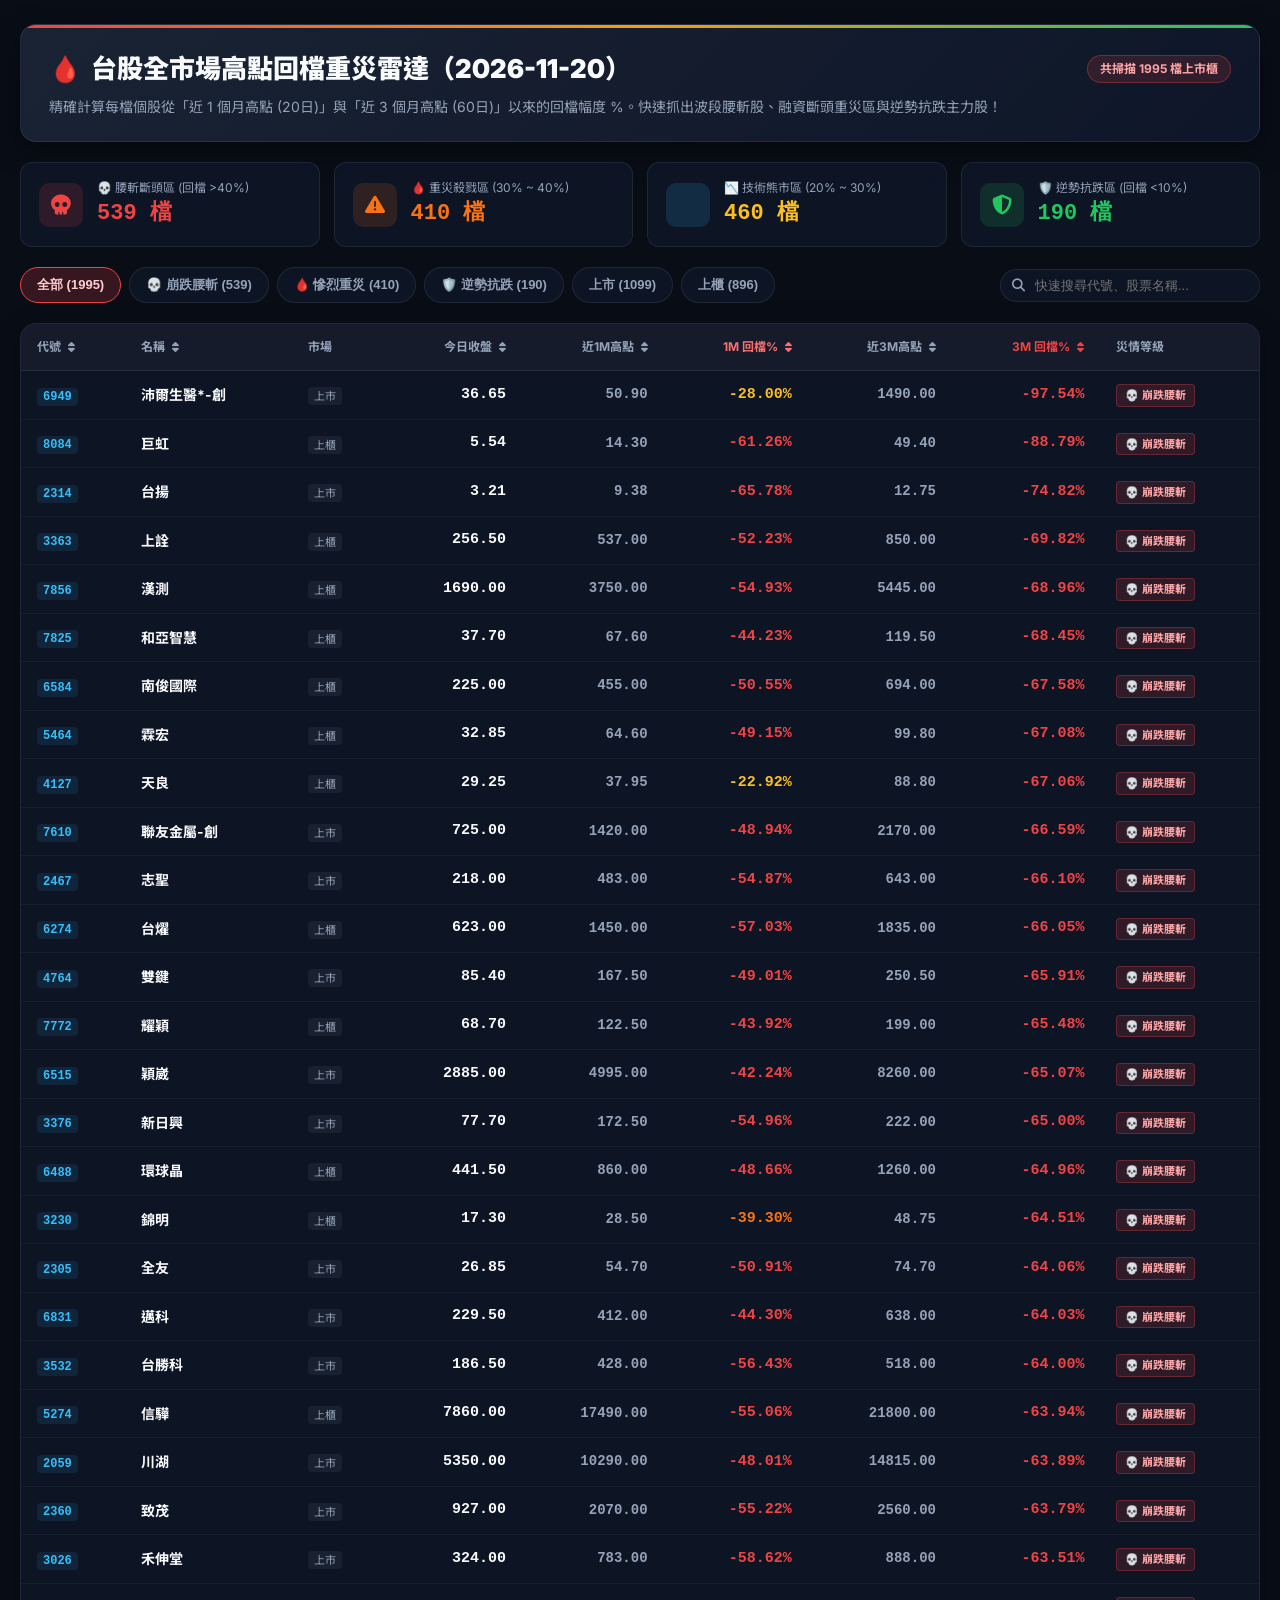
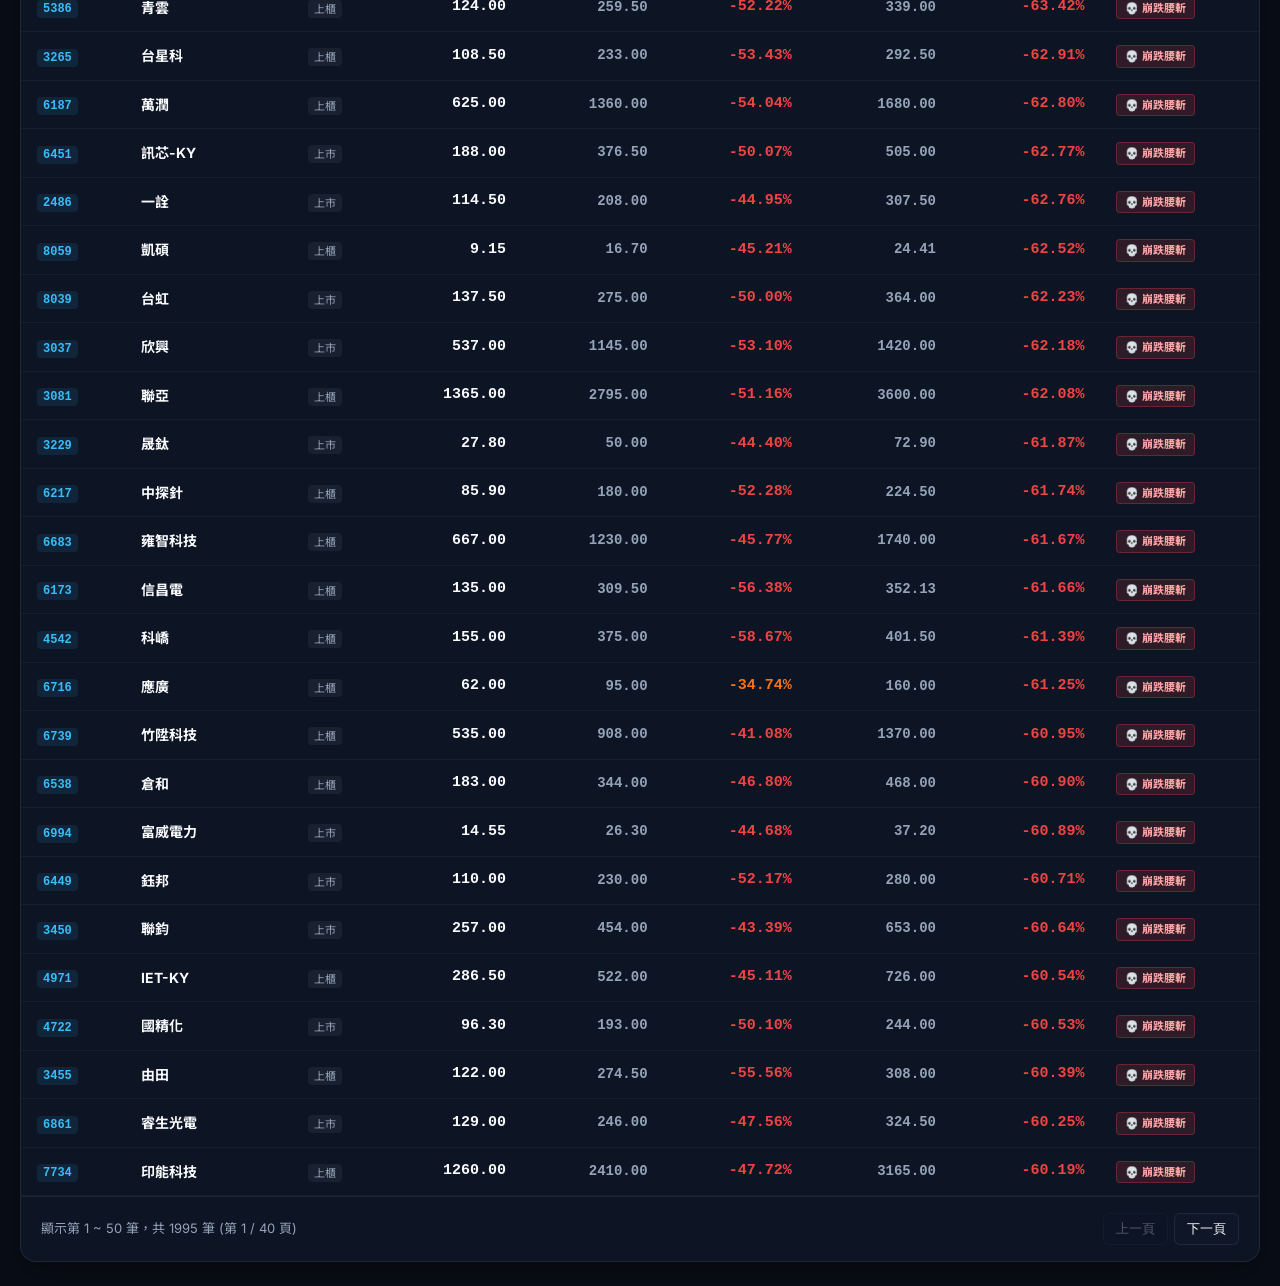
==== commit e050b3a4: "feat: sync drawdown radar and daily data for 2026-11-20" ====
--- a/drawdown.html
+++ b/drawdown.html
@@ -3,7 +3,7 @@
 <head>
   <meta charset="UTF-8" />
   <meta name="viewport" content="width=device-width, initial-scale=1.0, maximum-scale=1.0, user-scalable=no" />
-  <title>🩸 台股高點回檔重災儀表板 (2026-11-19) ｜ 1,996 檔上市櫃崩跌深度雷達</title>
+  <title>🩸 台股高點回檔重災儀表板 (2026-11-20) ｜ 1,996 檔上市櫃崩跌深度雷達</title>
   <link rel="preconnect" href="https://fonts.googleapis.com" />
   <link rel="preconnect" href="https://fonts.gstatic.com" crossorigin />
   <link href="https://fonts.googleapis.com/css2?family=Inter:wght@400;500;600;700;800;900&family=Noto+Sans+TC:wght@400;500;700;900&display=swap" rel="stylesheet" />
@@ -309,9 +309,9 @@
     <header class="header-card">
       <div class="header-title-row">
         <h1 class="header-title">
-          <span>🩸</span> 台股全市場高點回檔重災雷達（2026-11-19）
+          <span>🩸</span> 台股全市場高點回檔重災雷達（2026-11-20）
         </h1>
-        <span class="tag-badge">共掃描 1996 檔上市櫃</span>
+        <span class="tag-badge">共掃描 1995 檔上市櫃</span>
       </div>
       <p class="header-sub">
         精確計算每檔個股從「近 1 個月高點 (20日)」與「近 3 個月高點 (60日)」以來的回檔幅度 %。快速抓出波段腰斬股、融資斷頭重災區與逆勢抗跌主力股！
@@ -324,28 +324,28 @@
         <div class="stat-icon red"><i class="fa-solid fa-skull"></i></div>
         <div class="stat-info">
           <div class="stat-label">💀 腰斬斷頭區 (回檔 >40%)</div>
-          <div class="stat-val" style="color: #ef4444;">365 檔</div>
+          <div class="stat-val" style="color: #ef4444;">539 檔</div>
         </div>
       </div>
       <div class="stat-card">
         <div class="stat-icon orange"><i class="fa-solid fa-triangle-exclamation"></i></div>
         <div class="stat-info">
           <div class="stat-label">🩸 重災殺戮區 (30% ~ 40%)</div>
-          <div class="stat-val" style="color: #f97316;">397 檔</div>
+          <div class="stat-val" style="color: #f97316;">410 檔</div>
         </div>
       </div>
       <div class="stat-card">
         <div class="stat-icon blue"><i class="fa-solid fa-chart-line-down"></i></div>
         <div class="stat-info">
           <div class="stat-label">📉 技術熊市區 (20% ~ 30%)</div>
-          <div class="stat-val" style="color: #fbbf24;">462 檔</div>
+          <div class="stat-val" style="color: #fbbf24;">460 檔</div>
         </div>
       </div>
       <div class="stat-card">
         <div class="stat-icon green"><i class="fa-solid fa-shield-halved"></i></div>
         <div class="stat-info">
           <div class="stat-label">🛡️ 逆勢抗跌區 (回檔 <10%)</div>
-          <div class="stat-val" style="color: #22c55e;">324 檔</div>
+          <div class="stat-val" style="color: #22c55e;">190 檔</div>
         </div>
       </div>
     </section>
@@ -353,11 +353,11 @@
     <!-- 篩選列 -->
     <div class="control-bar">
       <div class="filter-pills" id="filterPills">
-        <button class="pill-btn active" data-filter="all">全部 (1996)</button>
-        <button class="pill-btn" data-filter="severe_40">💀 崩跌腰斬 (365)</button>
-        <button class="pill-btn" data-filter="heavy_30">🩸 慘烈重災 (397)</button>
-        <button class="pill-btn" data-filter="strong_safe">🛡️ 逆勢抗跌 (324)</button>
-        <button class="pill-btn" data-filter="mkt_twse">上市 (1100)</button>
+        <button class="pill-btn active" data-filter="all">全部 (1995)</button>
+        <button class="pill-btn" data-filter="severe_40">💀 崩跌腰斬 (539)</button>
+        <button class="pill-btn" data-filter="heavy_30">🩸 慘烈重災 (410)</button>
+        <button class="pill-btn" data-filter="strong_safe">🛡️ 逆勢抗跌 (190)</button>
+        <button class="pill-btn" data-filter="mkt_twse">上市 (1099)</button>
         <button class="pill-btn" data-filter="mkt_tpex">上櫃 (896)</button>
       </div>
       <div class="search-box">
@@ -397,7 +397,7 @@
   </div>
 
   <script>
-    const ALL_DATA = [{"code": "6949", "name": "沛爾生醫*-創", "market": "上市", "close": 40.7, "high_1m": 50.9, "dd_1m": -20.04, "high_3m": 1490.0, "dd_3m": -97.27, "low_1m": 35.25, "low_3m": 34.75, "volume": 5358, "tier": "💀 崩跌腰斬區 (>40%)", "tier_code": "severe_40"}, {"code": "8084", "name": "巨虹", "market": "上櫃", "close": 5.54, "high_1m": 14.9, "dd_1m": -62.82, "high_3m": 49.4, "dd_3m": -88.79, "low_1m": 5.54, "low_3m": 5.54, "volume": 0, "tier": "💀 崩跌腰斬區 (>40%)", "tier_code": "severe_40"}, {"code": "2314", "name": "台揚", "market": "上市", "close": 3.56, "high_1m": 9.4, "dd_1m": -62.13, "high_3m": 12.75, "dd_3m": -72.08, "low_1m": 3.56, "low_3m": 3.56, "volume": 68, "tier": "💀 崩跌腰斬區 (>40%)", "tier_code": "severe_40"}, {"code": "4127", "name": "天良", "market": "上櫃", "close": 28.95, "high_1m": 39.15, "dd_1m": -26.05, "high_3m": 91.6, "dd_3m": -68.4, "low_1m": 28.85, "low_3m": 28.85, "volume": 264, "tier": "💀 崩跌腰斬區 (>40%)", "tier_code": "severe_40"}, {"code": "3363", "name": "上詮", "market": "上櫃", "close": 284.5, "high_1m": 555.0, "dd_1m": -48.74, "high_3m": 850.0, "dd_3m": -66.53, "low_1m": 284.5, "low_3m": 284.5, "volume": 2629, "tier": "💀 崩跌腰斬區 (>40%)", "tier_code": "severe_40"}, {"code": "7825", "name": "和亞智慧", "market": "上櫃", "close": 40.25, "high_1m": 68.0, "dd_1m": -40.81, "high_3m": 119.5, "dd_3m": -66.32, "low_1m": 40.0, "low_3m": 40.0, "volume": 97, "tier": "💀 崩跌腰斬區 (>40%)", "tier_code": "severe_40"}, {"code": "7856", "name": "漢測", "market": "上櫃", "close": 1875.0, "high_1m": 3750.0, "dd_1m": -50.0, "high_3m": 5445.0, "dd_3m": -65.56, "low_1m": 1875.0, "low_3m": 1875.0, "volume": 589, "tier": "💀 崩跌腰斬區 (>40%)", "tier_code": "severe_40"}, {"code": "6584", "name": "南俊國際", "market": "上櫃", "close": 250.0, "high_1m": 474.5, "dd_1m": -47.31, "high_3m": 694.0, "dd_3m": -63.98, "low_1m": 250.0, "low_3m": 250.0, "volume": 423, "tier": "💀 崩跌腰斬區 (>40%)", "tier_code": "severe_40"}, {"code": "5464", "name": "霖宏", "market": "上櫃", "close": 36.45, "high_1m": 69.8, "dd_1m": -47.78, "high_3m": 99.8, "dd_3m": -63.48, "low_1m": 36.45, "low_3m": 36.45, "volume": 557, "tier": "💀 崩跌腰斬區 (>40%)", "tier_code": "severe_40"}, {"code": "3230", "name": "錦明", "market": "上櫃", "close": 18.05, "high_1m": 28.5, "dd_1m": -36.67, "high_3m": 48.75, "dd_3m": -62.97, "low_1m": 17.95, "low_3m": 17.95, "volume": 913, "tier": "💀 崩跌腰斬區 (>40%)", "tier_code": "severe_40"}, {"code": "7610", "name": "聯友金屬-創", "market": "上市", "close": 805.0, "high_1m": 1440.0, "dd_1m": -44.1, "high_3m": 2170.0, "dd_3m": -62.9, "low_1m": 805.0, "low_3m": 805.0, "volume": 942, "tier": "💀 崩跌腰斬區 (>40%)", "tier_code": "severe_40"}, {"code": "2467", "name": "志聖", "market": "上市", "close": 242.0, "high_1m": 490.0, "dd_1m": -50.61, "high_3m": 643.0, "dd_3m": -62.36, "low_1m": 240.0, "low_3m": 240.0, "volume": 1776, "tier": "💀 崩跌腰斬區 (>40%)", "tier_code": "severe_40"}, {"code": "6274", "name": "台燿", "market": "上櫃", "close": 692.0, "high_1m": 1615.0, "dd_1m": -57.15, "high_3m": 1835.0, "dd_3m": -62.29, "low_1m": 692.0, "low_3m": 692.0, "volume": 9486, "tier": "💀 崩跌腰斬區 (>40%)", "tier_code": "severe_40"}, {"code": "4764", "name": "雙鍵", "market": "上市", "close": 94.8, "high_1m": 175.0, "dd_1m": -45.83, "high_3m": 250.5, "dd_3m": -62.16, "low_1m": 94.3, "low_3m": 94.3, "volume": 1068, "tier": "💀 崩跌腰斬區 (>40%)", "tier_code": "severe_40"}, {"code": "7772", "name": "耀穎", "market": "上櫃", "close": 75.6, "high_1m": 124.5, "dd_1m": -39.28, "high_3m": 199.0, "dd_3m": -62.01, "low_1m": 74.6, "low_3m": 74.6, "volume": 266, "tier": "💀 崩跌腰斬區 (>40%)", "tier_code": "severe_40"}, {"code": "3376", "name": "新日興", "market": "上市", "close": 85.8, "high_1m": 184.5, "dd_1m": -53.5, "high_3m": 222.0, "dd_3m": -61.35, "low_1m": 85.7, "low_3m": 85.7, "volume": 4099, "tier": "💀 崩跌腰斬區 (>40%)", "tier_code": "severe_40"}, {"code": "6515", "name": "穎崴", "market": "上市", "close": 3205.0, "high_1m": 5105.0, "dd_1m": -37.22, "high_3m": 8260.0, "dd_3m": -61.2, "low_1m": 3205.0, "low_3m": 3205.0, "volume": 299, "tier": "💀 崩跌腰斬區 (>40%)", "tier_code": "severe_40"}, {"code": "6488", "name": "環球晶", "market": "上櫃", "close": 490.0, "high_1m": 898.0, "dd_1m": -45.43, "high_3m": 1260.0, "dd_3m": -61.11, "low_1m": 490.0, "low_3m": 490.0, "volume": 9728, "tier": "💀 崩跌腰斬區 (>40%)", "tier_code": "severe_40"}, {"code": "2305", "name": "全友", "market": "上市", "close": 29.65, "high_1m": 57.5, "dd_1m": -48.43, "high_3m": 74.7, "dd_3m": -60.31, "low_1m": 29.65, "low_3m": 25.7, "volume": 4285, "tier": "💀 崩跌腰斬區 (>40%)", "tier_code": "severe_40"}, {"code": "6831", "name": "邁科", "market": "上市", "close": 254.5, "high_1m": 431.5, "dd_1m": -41.02, "high_3m": 638.0, "dd_3m": -60.11, "low_1m": 252.0, "low_3m": 252.0, "volume": 692, "tier": "💀 崩跌腰斬區 (>40%)", "tier_code": "severe_40"}, {"code": "3532", "name": "台勝科", "market": "上市", "close": 207.0, "high_1m": 438.5, "dd_1m": -52.79, "high_3m": 518.0, "dd_3m": -60.04, "low_1m": 207.0, "low_3m": 207.0, "volume": 2012, "tier": "💀 崩跌腰斬區 (>40%)", "tier_code": "severe_40"}, {"code": "5274", "name": "信驊", "market": "上櫃", "close": 8730.0, "high_1m": 17490.0, "dd_1m": -50.09, "high_3m": 21800.0, "dd_3m": -59.95, "low_1m": 8730.0, "low_3m": 8730.0, "volume": 328, "tier": "💀 崩跌腰斬區 (>40%)", "tier_code": "severe_40"}, {"code": "8059", "name": "凱碩", "market": "上櫃", "close": 9.78, "high_1m": 16.7, "dd_1m": -41.44, "high_3m": 24.41, "dd_3m": -59.93, "low_1m": 9.77, "low_3m": 9.77, "volume": 218, "tier": "💀 崩跌腰斬區 (>40%)", "tier_code": "severe_40"}, {"code": "2059", "name": "川湖", "market": "上市", "close": 5940.0, "high_1m": 10290.0, "dd_1m": -42.27, "high_3m": 14815.0, "dd_3m": -59.91, "low_1m": 5870.0, "low_3m": 5870.0, "volume": 1075, "tier": "💀 崩跌腰斬區 (>40%)", "tier_code": "severe_40"}, {"code": "2360", "name": "致茂", "market": "上市", "close": 1030.0, "high_1m": 2110.0, "dd_1m": -51.18, "high_3m": 2560.0, "dd_3m": -59.77, "low_1m": 1030.0, "low_3m": 1030.0, "volume": 1757, "tier": "💀 崩跌腰斬區 (>40%)", "tier_code": "severe_40"}, {"code": "3026", "name": "禾伸堂", "market": "上市", "close": 360.0, "high_1m": 844.0, "dd_1m": -57.35, "high_3m": 888.0, "dd_3m": -59.46, "low_1m": 360.0, "low_3m": 360.0, "volume": 8401, "tier": "💀 崩跌腰斬區 (>40%)", "tier_code": "severe_40"}, {"code": "5386", "name": "青雲", "market": "上櫃", "close": 137.5, "high_1m": 259.5, "dd_1m": -47.01, "high_3m": 339.0, "dd_3m": -59.44, "low_1m": 136.5, "low_3m": 136.5, "volume": 1555, "tier": "💀 崩跌腰斬區 (>40%)", "tier_code": "severe_40"}, {"code": "3265", "name": "台星科", "market": "上櫃", "close": 120.5, "high_1m": 253.0, "dd_1m": -52.37, "high_3m": 292.5, "dd_3m": -58.8, "low_1m": 120.5, "low_3m": 120.5, "volume": 2038, "tier": "💀 崩跌腰斬區 (>40%)", "tier_code": "severe_40"}, {"code": "6451", "name": "訊芯-KY", "market": "上市", "close": 208.5, "high_1m": 381.0, "dd_1m": -45.28, "high_3m": 505.0, "dd_3m": -58.71, "low_1m": 208.5, "low_3m": 208.5, "volume": 1080, "tier": "💀 崩跌腰斬區 (>40%)", "tier_code": "severe_40"}, {"code": "2486", "name": "一詮", "market": "上市", "close": 127.0, "high_1m": 215.5, "dd_1m": -41.07, "high_3m": 307.5, "dd_3m": -58.7, "low_1m": 127.0, "low_3m": 127.0, "volume": 3911, "tier": "💀 崩跌腰斬區 (>40%)", "tier_code": "severe_40"}, {"code": "6187", "name": "萬潤", "market": "上櫃", "close": 694.0, "high_1m": 1360.0, "dd_1m": -48.97, "high_3m": 1680.0, "dd_3m": -58.69, "low_1m": 694.0, "low_3m": 694.0, "volume": 2635, "tier": "💀 崩跌腰斬區 (>40%)", "tier_code": "severe_40"}, {"code": "6994", "name": "富威電力", "market": "上市", "close": 15.5, "high_1m": 26.95, "dd_1m": -42.49, "high_3m": 37.2, "dd_3m": -58.33, "low_1m": 15.5, "low_3m": 15.5, "volume": 616, "tier": "💀 崩跌腰斬區 (>40%)", "tier_code": "severe_40"}, {"code": "5314", "name": "世紀*", "market": "上櫃", "close": 19.5, "high_1m": 26.4, "dd_1m": -26.14, "high_3m": 46.8, "dd_3m": -58.33, "low_1m": 19.3, "low_3m": 19.3, "volume": 28613, "tier": "💀 崩跌腰斬區 (>40%)", "tier_code": "severe_40"}, {"code": "3229", "name": "晟鈦", "market": "上市", "close": 30.4, "high_1m": 54.3, "dd_1m": -44.01, "high_3m": 72.9, "dd_3m": -58.3, "low_1m": 30.4, "low_3m": 30.4, "volume": 356, "tier": "💀 崩跌腰斬區 (>40%)", "tier_code": "severe_40"}, {"code": "8039", "name": "台虹", "market": "上市", "close": 152.5, "high_1m": 305.0, "dd_1m": -50.0, "high_3m": 364.0, "dd_3m": -58.1, "low_1m": 152.5, "low_3m": 152.5, "volume": 7824, "tier": "💀 崩跌腰斬區 (>40%)", "tier_code": "severe_40"}, {"code": "3037", "name": "欣興", "market": "上市", "close": 596.0, "high_1m": 1180.0, "dd_1m": -49.49, "high_3m": 1420.0, "dd_3m": -58.03, "low_1m": 596.0, "low_3m": 596.0, "volume": 19495, "tier": "💀 崩跌腰斬區 (>40%)", "tier_code": "severe_40"}, {"code": "3081", "name": "聯亞", "market": "上櫃", "close": 1515.0, "high_1m": 2795.0, "dd_1m": -45.8, "high_3m": 3600.0, "dd_3m": -57.92, "low_1m": 1515.0, "low_3m": 1515.0, "volume": 1687, "tier": "💀 崩跌腰斬區 (>40%)", "tier_code": "severe_40"}, {"code": "6217", "name": "中探針", "market": "上櫃", "close": 95.4, "high_1m": 180.0, "dd_1m": -47.0, "high_3m": 224.5, "dd_3m": -57.51, "low_1m": 95.4, "low_3m": 95.4, "volume": 3403, "tier": "💀 崩跌腰斬區 (>40%)", "tier_code": "severe_40"}, {"code": "6716", "name": "應廣", "market": "上櫃", "close": 68.1, "high_1m": 97.0, "dd_1m": -29.79, "high_3m": 160.0, "dd_3m": -57.44, "low_1m": 67.5, "low_3m": 67.5, "volume": 409, "tier": "💀 崩跌腰斬區 (>40%)", "tier_code": "severe_40"}, {"code": "6683", "name": "雍智科技", "market": "上櫃", "close": 741.0, "high_1m": 1300.0, "dd_1m": -43.0, "high_3m": 1740.0, "dd_3m": -57.41, "low_1m": 741.0, "low_3m": 741.0, "volume": 451, "tier": "💀 崩跌腰斬區 (>40%)", "tier_code": "severe_40"}, {"code": "6173", "name": "信昌電", "market": "上櫃", "close": 150.0, "high_1m": 312.5, "dd_1m": -52.0, "high_3m": 352.13, "dd_3m": -57.4, "low_1m": 150.0, "low_3m": 150.0, "volume": 6419, "tier": "💀 崩跌腰斬區 (>40%)", "tier_code": "severe_40"}, {"code": "4542", "name": "科嶠", "market": "上櫃", "close": 172.0, "high_1m": 382.0, "dd_1m": -54.97, "high_3m": 401.5, "dd_3m": -57.16, "low_1m": 172.0, "low_3m": 172.0, "volume": 830, "tier": "💀 崩跌腰斬區 (>40%)", "tier_code": "severe_40"}, {"code": "6449", "name": "鈺邦", "market": "上市", "close": 120.5, "high_1m": 249.0, "dd_1m": -51.61, "high_3m": 280.0, "dd_3m": -56.96, "low_1m": 119.5, "low_3m": 119.5, "volume": 1113, "tier": "💀 崩跌腰斬區 (>40%)", "tier_code": "severe_40"}, {"code": "6739", "name": "竹陞科技", "market": "上櫃", "close": 594.0, "high_1m": 915.0, "dd_1m": -35.08, "high_3m": 1370.0, "dd_3m": -56.64, "low_1m": 592.0, "low_3m": 592.0, "volume": 213, "tier": "💀 崩跌腰斬區 (>40%)", "tier_code": "severe_40"}, {"code": "6538", "name": "倉和", "market": "上櫃", "close": 203.0, "high_1m": 344.0, "dd_1m": -40.99, "high_3m": 468.0, "dd_3m": -56.62, "low_1m": 203.0, "low_3m": 192.0, "volume": 2718, "tier": "💀 崩跌腰斬區 (>40%)", "tier_code": "severe_40"}, {"code": "3450", "name": "聯鈞", "market": "上市", "close": 285.5, "high_1m": 456.5, "dd_1m": -37.46, "high_3m": 653.0, "dd_3m": -56.28, "low_1m": 285.5, "low_3m": 285.5, "volume": 4001, "tier": "💀 崩跌腰斬區 (>40%)", "tier_code": "severe_40"}, {"code": "3490", "name": "單井", "market": "上櫃", "close": 25.3, "high_1m": 44.3, "dd_1m": -42.89, "high_3m": 57.8, "dd_3m": -56.23, "low_1m": 25.3, "low_3m": 25.3, "volume": 1114, "tier": "💀 崩跌腰斬區 (>40%)", "tier_code": "severe_40"}, {"code": "4971", "name": "IET-KY", "market": "上櫃", "close": 318.0, "high_1m": 522.0, "dd_1m": -39.08, "high_3m": 726.0, "dd_3m": -56.2, "low_1m": 316.5, "low_3m": 316.5, "volume": 804, "tier": "💀 崩跌腰斬區 (>40%)", "tier_code": "severe_40"}, {"code": "4722", "name": "國精化", "market": "上市", "close": 107.0, "high_1m": 197.0, "dd_1m": -45.69, "high_3m": 244.0, "dd_3m": -56.15, "low_1m": 107.0, "low_3m": 107.0, "volume": 1093, "tier": "💀 崩跌腰斬區 (>40%)", "tier_code": "severe_40"}, {"code": "3455", "name": "由田", "market": "上櫃", "close": 135.5, "high_1m": 274.5, "dd_1m": -50.64, "high_3m": 308.0, "dd_3m": -56.01, "low_1m": 135.5, "low_3m": 135.5, "volume": 1119, "tier": "💀 崩跌腰斬區 (>40%)", "tier_code": "severe_40"}, {"code": "6861", "name": "睿生光電", "market": "上市", "close": 143.0, "high_1m": 251.5, "dd_1m": -43.14, "high_3m": 324.5, "dd_3m": -55.93, "low_1m": 143.0, "low_3m": 143.0, "volume": 661, "tier": "💀 崩跌腰斬區 (>40%)", "tier_code": "severe_40"}, {"code": "7734", "name": "印能科技", "market": "上櫃", "close": 1400.0, "high_1m": 2420.0, "dd_1m": -42.15, "high_3m": 3165.0, "dd_3m": -55.77, "low_1m": 1400.0, "low_3m": 1400.0, "volume": 115, "tier": "💀 崩跌腰斬區 (>40%)", "tier_code": "severe_40"}, {"code": "4747", "name": "強生*", "market": "上櫃", "close": 12.95, "high_1m": 23.3, "dd_1m": -44.42, "high_3m": 29.15, "dd_3m": -55.57, "low_1m": 12.85, "low_3m": 12.85, "volume": 302, "tier": "💀 崩跌腰斬區 (>40%)", "tier_code": "severe_40"}, {"code": "3362", "name": "先進光", "market": "上櫃", "close": 95.6, "high_1m": 170.5, "dd_1m": -43.93, "high_3m": 214.5, "dd_3m": -55.43, "low_1m": 95.0, "low_3m": 95.0, "volume": 1517, "tier": "💀 崩跌腰斬區 (>40%)", "tier_code": "severe_40"}, {"code": "6213", "name": "聯茂", "market": "上市", "close": 395.0, "high_1m": 885.0, "dd_1m": -55.37, "high_3m": 885.0, "dd_3m": -55.37, "low_1m": 395.0, "low_3m": 395.0, "volume": 10743, "tier": "💀 崩跌腰斬區 (>40%)", "tier_code": "severe_40"}, {"code": "7795", "name": "長廣", "market": "上市", "close": 272.5, "high_1m": 439.5, "dd_1m": -38.0, "high_3m": 610.0, "dd_3m": -55.33, "low_1m": 271.0, "low_3m": 271.0, "volume": 1005, "tier": "💀 崩跌腰斬區 (>40%)", "tier_code": "severe_40"}, {"code": "2726", "name": "雅茗-KY", "market": "上櫃", "close": 3.89, "high_1m": 7.94, "dd_1m": -51.01, "high_3m": 8.7, "dd_3m": -55.29, "low_1m": 3.89, "low_3m": 3.89, "volume": 179, "tier": "💀 崩跌腰斬區 (>40%)", "tier_code": "severe_40"}, {"code": "8046", "name": "南電", "market": "上市", "close": 698.0, "high_1m": 1400.0, "dd_1m": -50.14, "high_3m": 1560.0, "dd_3m": -55.26, "low_1m": 698.0, "low_3m": 698.0, "volume": 7271, "tier": "💀 崩跌腰斬區 (>40%)", "tier_code": "severe_40"}, {"code": "6727", "name": "亞泰金屬", "market": "上櫃", "close": 271.0, "high_1m": 505.0, "dd_1m": -46.34, "high_3m": 605.0, "dd_3m": -55.21, "low_1m": 271.0, "low_3m": 271.0, "volume": 776, "tier": "💀 崩跌腰斬區 (>40%)", "tier_code": "severe_40"}, {"code": "7769", "name": "鴻勁", "market": "上市", "close": 3210.0, "high_1m": 5610.0, "dd_1m": -42.78, "high_3m": 7160.0, "dd_3m": -55.17, "low_1m": 3210.0, "low_3m": 3210.0, "volume": 1062, "tier": "💀 崩跌腰斬區 (>40%)", "tier_code": "severe_40"}, {"code": "4979", "name": "華星光", "market": "上櫃", "close": 295.5, "high_1m": 531.0, "dd_1m": -44.35, "high_3m": 658.0, "dd_3m": -55.09, "low_1m": 295.5, "low_3m": 295.5, "volume": 3145, "tier": "💀 崩跌腰斬區 (>40%)", "tier_code": "severe_40"}, {"code": "6291", "name": "沛亨", "market": "上櫃", "close": 242.5, "high_1m": 392.0, "dd_1m": -38.14, "high_3m": 539.0, "dd_3m": -55.01, "low_1m": 242.5, "low_3m": 242.5, "volume": 293, "tier": "💀 崩跌腰斬區 (>40%)", "tier_code": "severe_40"}, {"code": "6182", "name": "合晶", "market": "上櫃", "close": 63.1, "high_1m": 113.0, "dd_1m": -44.16, "high_3m": 140.0, "dd_3m": -54.93, "low_1m": 63.1, "low_3m": 63.1, "volume": 29808, "tier": "💀 崩跌腰斬區 (>40%)", "tier_code": "severe_40"}, {"code": "2351", "name": "順德", "market": "上市", "close": 116.5, "high_1m": 207.0, "dd_1m": -43.72, "high_3m": 257.0, "dd_3m": -54.67, "low_1m": 116.5, "low_3m": 116.5, "volume": 3102, "tier": "💀 崩跌腰斬區 (>40%)", "tier_code": "severe_40"}, {"code": "3189", "name": "景碩", "market": "上市", "close": 522.0, "high_1m": 1065.0, "dd_1m": -50.99, "high_3m": 1150.0, "dd_3m": -54.61, "low_1m": 522.0, "low_3m": 522.0, "volume": 11313, "tier": "💀 崩跌腰斬區 (>40%)", "tier_code": "severe_40"}, {"code": "3718", "name": "中光電投控", "market": "上櫃", "close": 39.2, "high_1m": 59.6, "dd_1m": -34.23, "high_3m": 86.0, "dd_3m": -54.42, "low_1m": 39.15, "low_3m": 39.15, "volume": 2742, "tier": "💀 崩跌腰斬區 (>40%)", "tier_code": "severe_40"}, {"code": "7751", "name": "竑騰", "market": "上櫃", "close": 905.0, "high_1m": 1435.0, "dd_1m": -36.93, "high_3m": 1985.0, "dd_3m": -54.41, "low_1m": 905.0, "low_3m": 905.0, "volume": 284, "tier": "💀 崩跌腰斬區 (>40%)", "tier_code": "severe_40"}, {"code": "7792", "name": "安葆", "market": "上櫃", "close": 211.0, "high_1m": 369.5, "dd_1m": -42.9, "high_3m": 461.5, "dd_3m": -54.28, "low_1m": 208.0, "low_3m": 208.0, "volume": 559, "tier": "💀 崩跌腰斬區 (>40%)", "tier_code": "severe_40"}, {"code": "5439", "name": "高技", "market": "上櫃", "close": 128.5, "high_1m": 230.0, "dd_1m": -44.13, "high_3m": 280.5, "dd_3m": -54.19, "low_1m": 127.0, "low_3m": 127.0, "volume": 2221, "tier": "💀 崩跌腰斬區 (>40%)", "tier_code": "severe_40"}, {"code": "2067", "name": "嘉鋼", "market": "上櫃", "close": 3.45, "high_1m": 5.52, "dd_1m": -37.5, "high_3m": 7.53, "dd_3m": -54.18, "low_1m": 3.45, "low_3m": 3.45, "volume": 51, "tier": "💀 崩跌腰斬區 (>40%)", "tier_code": "severe_40"}, {"code": "3211", "name": "順達", "market": "上櫃", "close": 190.0, "high_1m": 344.5, "dd_1m": -44.85, "high_3m": 414.5, "dd_3m": -54.16, "low_1m": 189.0, "low_3m": 189.0, "volume": 3379, "tier": "💀 崩跌腰斬區 (>40%)", "tier_code": "severe_40"}, {"code": "6265", "name": "方土昶", "market": "上櫃", "close": 30.05, "high_1m": 46.85, "dd_1m": -35.86, "high_3m": 65.3, "dd_3m": -53.98, "low_1m": 29.95, "low_3m": 29.95, "volume": 2237, "tier": "💀 崩跌腰斬區 (>40%)", "tier_code": "severe_40"}, {"code": "5228", "name": "鈺鎧", "market": "上櫃", "close": 31.85, "high_1m": 69.2, "dd_1m": -53.97, "high_3m": 69.2, "dd_3m": -53.97, "low_1m": 31.8, "low_3m": 31.8, "volume": 546, "tier": "💀 崩跌腰斬區 (>40%)", "tier_code": "severe_40"}, {"code": "5205", "name": "中茂", "market": "上櫃", "close": 18.55, "high_1m": 24.7, "dd_1m": -24.9, "high_3m": 40.25, "dd_3m": -53.91, "low_1m": 17.1, "low_3m": 16.5, "volume": 16, "tier": "💀 崩跌腰斬區 (>40%)", "tier_code": "severe_40"}, {"code": "6196", "name": "帆宣", "market": "上市", "close": 316.5, "high_1m": 622.0, "dd_1m": -49.12, "high_3m": 684.0, "dd_3m": -53.73, "low_1m": 312.5, "low_3m": 312.5, "volume": 1667, "tier": "💀 崩跌腰斬區 (>40%)", "tier_code": "severe_40"}, {"code": "2491", "name": "吉祥全", "market": "上市", "close": 26.3, "high_1m": 45.45, "dd_1m": -42.13, "high_3m": 56.4, "dd_3m": -53.37, "low_1m": 26.3, "low_3m": 26.3, "volume": 699, "tier": "💀 崩跌腰斬區 (>40%)", "tier_code": "severe_40"}, {"code": "8210", "name": "勤誠", "market": "上市", "close": 471.0, "high_1m": 811.0, "dd_1m": -41.92, "high_3m": 1010.0, "dd_3m": -53.37, "low_1m": 469.0, "low_3m": 469.0, "volume": 1690, "tier": "💀 崩跌腰斬區 (>40%)", "tier_code": "severe_40"}, {"code": "3504", "name": "揚明光", "market": "上市", "close": 44.6, "high_1m": 74.5, "dd_1m": -40.13, "high_3m": 95.6, "dd_3m": -53.35, "low_1m": 44.55, "low_3m": 44.55, "volume": 1273, "tier": "💀 崩跌腰斬區 (>40%)", "tier_code": "severe_40"}, {"code": "3163", "name": "波若威", "market": "上櫃", "close": 380.0, "high_1m": 595.0, "dd_1m": -36.13, "high_3m": 814.0, "dd_3m": -53.32, "low_1m": 380.0, "low_3m": 380.0, "volume": 1445, "tier": "💀 崩跌腰斬區 (>40%)", "tier_code": "severe_40"}, {"code": "6693", "name": "廣閎科", "market": "上櫃", "close": 104.5, "high_1m": 176.0, "dd_1m": -40.62, "high_3m": 223.5, "dd_3m": -53.24, "low_1m": 103.5, "low_3m": 103.5, "volume": 1013, "tier": "💀 崩跌腰斬區 (>40%)", "tier_code": "severe_40"}, {"code": "8021", "name": "尖點", "market": "上市", "close": 274.5, "high_1m": 535.0, "dd_1m": -48.69, "high_3m": 584.0, "dd_3m": -53.0, "low_1m": 274.5, "low_3m": 274.5, "volume": 3352, "tier": "💀 崩跌腰斬區 (>40%)", "tier_code": "severe_40"}, {"code": "2327", "name": "國巨*", "market": "上市", "close": 322.5, "high_1m": 558.0, "dd_1m": -42.2, "high_3m": 686.0, "dd_3m": -52.99, "low_1m": 317.0, "low_3m": 317.0, "volume": 61368, "tier": "💀 崩跌腰斬區 (>40%)", "tier_code": "severe_40"}, {"code": "6907", "name": "雅特力-KY", "market": "上櫃", "close": 99.0, "high_1m": 173.0, "dd_1m": -42.77, "high_3m": 210.5, "dd_3m": -52.97, "low_1m": 98.3, "low_3m": 98.3, "volume": 549, "tier": "💀 崩跌腰斬區 (>40%)", "tier_code": "severe_40"}, {"code": "6834", "name": "天二科技", "market": "上市", "close": 79.1, "high_1m": 149.5, "dd_1m": -47.09, "high_3m": 168.0, "dd_3m": -52.92, "low_1m": 75.8, "low_3m": 75.8, "volume": 2912, "tier": "💀 崩跌腰斬區 (>40%)", "tier_code": "severe_40"}, {"code": "6141", "name": "柏承", "market": "上市", "close": 30.25, "high_1m": 53.8, "dd_1m": -43.77, "high_3m": 64.2, "dd_3m": -52.88, "low_1m": 30.25, "low_3m": 30.25, "volume": 1741, "tier": "💀 崩跌腰斬區 (>40%)", "tier_code": "severe_40"}, {"code": "8043", "name": "蜜望實", "market": "上櫃", "close": 73.7, "high_1m": 142.5, "dd_1m": -48.28, "high_3m": 156.0, "dd_3m": -52.76, "low_1m": 72.5, "low_3m": 72.5, "volume": 1738, "tier": "💀 崩跌腰斬區 (>40%)", "tier_code": "severe_40"}, {"code": "2308", "name": "台達電", "market": "上市", "close": 1000.0, "high_1m": 1650.0, "dd_1m": -39.39, "high_3m": 2115.0, "dd_3m": -52.72, "low_1m": 989.0, "low_3m": 989.0, "volume": 28961, "tier": "💀 崩跌腰斬區 (>40%)", "tier_code": "severe_40"}, {"code": "6218", "name": "豪勉", "market": "上櫃", "close": 32.65, "high_1m": 55.0, "dd_1m": -40.64, "high_3m": 69.0, "dd_3m": -52.68, "low_1m": 32.65, "low_3m": 32.65, "volume": 1030, "tier": "💀 崩跌腰斬區 (>40%)", "tier_code": "severe_40"}, {"code": "8444", "name": "綠河-KY", "market": "上櫃", "close": 2.5, "high_1m": 3.39, "dd_1m": -26.25, "high_3m": 5.28, "dd_3m": -52.65, "low_1m": 2.41, "low_3m": 2.41, "volume": 10, "tier": "💀 崩跌腰斬區 (>40%)", "tier_code": "severe_40"}, {"code": "6550", "name": "北極星藥業-KY", "market": "上市", "close": 11.85, "high_1m": 15.9, "dd_1m": -25.47, "high_3m": 25.02, "dd_3m": -52.64, "low_1m": 11.7, "low_3m": 11.7, "volume": 680, "tier": "💀 崩跌腰斬區 (>40%)", "tier_code": "severe_40"}, {"code": "8358", "name": "金居", "market": "上櫃", "close": 274.0, "high_1m": 484.0, "dd_1m": -43.39, "high_3m": 578.0, "dd_3m": -52.6, "low_1m": 274.0, "low_3m": 274.0, "volume": 10808, "tier": "💀 崩跌腰斬區 (>40%)", "tier_code": "severe_40"}, {"code": "5289", "name": "宜鼎", "market": "上櫃", "close": 772.0, "high_1m": 1205.0, "dd_1m": -35.93, "high_3m": 1627.57, "dd_3m": -52.57, "low_1m": 762.0, "low_3m": 762.0, "volume": 2978, "tier": "💀 崩跌腰斬區 (>40%)", "tier_code": "severe_40"}, {"code": "3055", "name": "蔚華科", "market": "上市", "close": 108.0, "high_1m": 155.0, "dd_1m": -30.32, "high_3m": 227.5, "dd_3m": -52.53, "low_1m": 108.0, "low_3m": 107.0, "volume": 1430, "tier": "💀 崩跌腰斬區 (>40%)", "tier_code": "severe_40"}, {"code": "7835", "name": "永悅健康-創", "market": "上市", "close": 13.7, "high_1m": 17.8, "dd_1m": -23.03, "high_3m": 28.85, "dd_3m": -52.51, "low_1m": 12.8, "low_3m": 12.8, "volume": 20, "tier": "💀 崩跌腰斬區 (>40%)", "tier_code": "severe_40"}, {"code": "7788", "name": "松川精密", "market": "上市", "close": 174.0, "high_1m": 296.0, "dd_1m": -41.22, "high_3m": 365.5, "dd_3m": -52.39, "low_1m": 164.0, "low_3m": 164.0, "volume": 4355, "tier": "💀 崩跌腰斬區 (>40%)", "tier_code": "severe_40"}, {"code": "7750", "name": "新代", "market": "上市", "close": 1210.0, "high_1m": 2160.0, "dd_1m": -43.98, "high_3m": 2535.0, "dd_3m": -52.27, "low_1m": 1210.0, "low_3m": 1210.0, "volume": 286, "tier": "💀 崩跌腰斬區 (>40%)", "tier_code": "severe_40"}, {"code": "3624", "name": "光頡", "market": "上櫃", "close": 86.2, "high_1m": 154.0, "dd_1m": -44.03, "high_3m": 180.5, "dd_3m": -52.24, "low_1m": 86.2, "low_3m": 81.8, "volume": 3236, "tier": "💀 崩跌腰斬區 (>40%)", "tier_code": "severe_40"}, {"code": "3605", "name": "宏致", "market": "上市", "close": 92.9, "high_1m": 183.5, "dd_1m": -49.37, "high_3m": 194.0, "dd_3m": -52.11, "low_1m": 92.3, "low_3m": 92.3, "volume": 8320, "tier": "💀 崩跌腰斬區 (>40%)", "tier_code": "severe_40"}, {"code": "2455", "name": "全新", "market": "上市", "close": 294.0, "high_1m": 536.0, "dd_1m": -45.15, "high_3m": 613.0, "dd_3m": -52.04, "low_1m": 294.0, "low_3m": 294.0, "volume": 3364, "tier": "💀 崩跌腰斬區 (>40%)", "tier_code": "severe_40"}, {"code": "6168", "name": "宏齊", "market": "上市", "close": 24.3, "high_1m": 37.3, "dd_1m": -34.85, "high_3m": 50.6, "dd_3m": -51.98, "low_1m": 24.3, "low_3m": 24.3, "volume": 2306, "tier": "💀 崩跌腰斬區 (>40%)", "tier_code": "severe_40"}, {"code": "3016", "name": "嘉晶", "market": "上市", "close": 94.1, "high_1m": 157.0, "dd_1m": -40.06, "high_3m": 195.5, "dd_3m": -51.87, "low_1m": 94.1, "low_3m": 93.76, "volume": 4644, "tier": "💀 崩跌腰斬區 (>40%)", "tier_code": "severe_40"}, {"code": "8064", "name": "東捷", "market": "上櫃", "close": 74.7, "high_1m": 128.5, "dd_1m": -41.87, "high_3m": 155.0, "dd_3m": -51.81, "low_1m": 74.7, "low_3m": 74.7, "volume": 2664, "tier": "💀 崩跌腰斬區 (>40%)", "tier_code": "severe_40"}, {"code": "2492", "name": "華新科", "market": "上市", "close": 208.0, "high_1m": 431.5, "dd_1m": -51.8, "high_3m": 431.5, "dd_3m": -51.8, "low_1m": 208.0, "low_3m": 208.0, "volume": 25385, "tier": "💀 崩跌腰斬區 (>40%)", "tier_code": "severe_40"}, {"code": "3583", "name": "辛耘", "market": "上市", "close": 394.5, "high_1m": 627.0, "dd_1m": -37.08, "high_3m": 818.0, "dd_3m": -51.77, "low_1m": 394.5, "low_3m": 394.5, "volume": 626, "tier": "💀 崩跌腰斬區 (>40%)", "tier_code": "severe_40"}, {"code": "7740", "name": "熙特爾-創", "market": "上市", "close": 67.3, "high_1m": 106.0, "dd_1m": -36.51, "high_3m": 139.5, "dd_3m": -51.76, "low_1m": 67.3, "low_3m": 67.3, "volume": 791, "tier": "💀 崩跌腰斬區 (>40%)", "tier_code": "severe_40"}, {"code": "6640", "name": "均華", "market": "上櫃", "close": 638.0, "high_1m": 984.0, "dd_1m": -35.16, "high_3m": 1320.0, "dd_3m": -51.67, "low_1m": 638.0, "low_3m": 638.0, "volume": 182, "tier": "💀 崩跌腰斬區 (>40%)", "tier_code": "severe_40"}, {"code": "6257", "name": "矽格", "market": "上市", "close": 142.0, "high_1m": 252.0, "dd_1m": -43.65, "high_3m": 293.5, "dd_3m": -51.62, "low_1m": 141.5, "low_3m": 141.5, "volume": 6369, "tier": "💀 崩跌腰斬區 (>40%)", "tier_code": "severe_40"}, {"code": "3094", "name": "聯傑", "market": "上市", "close": 35.6, "high_1m": 56.9, "dd_1m": -37.43, "high_3m": 73.5, "dd_3m": -51.56, "low_1m": 35.6, "low_3m": 35.6, "volume": 1761, "tier": "💀 崩跌腰斬區 (>40%)", "tier_code": "severe_40"}, {"code": "4931", "name": "新盛力", "market": "上櫃", "close": 139.5, "high_1m": 216.0, "dd_1m": -35.42, "high_3m": 288.0, "dd_3m": -51.56, "low_1m": 139.5, "low_3m": 139.5, "volume": 2897, "tier": "💀 崩跌腰斬區 (>40%)", "tier_code": "severe_40"}, {"code": "6197", "name": "佳必琪", "market": "上市", "close": 193.0, "high_1m": 340.5, "dd_1m": -43.32, "high_3m": 397.5, "dd_3m": -51.45, "low_1m": 192.5, "low_3m": 192.5, "volume": 1533, "tier": "💀 崩跌腰斬區 (>40%)", "tier_code": "severe_40"}, {"code": "3236", "name": "千如", "market": "上櫃", "close": 29.9, "high_1m": 57.7, "dd_1m": -48.18, "high_3m": 61.5, "dd_3m": -51.38, "low_1m": 29.9, "low_3m": 29.9, "volume": 1345, "tier": "💀 崩跌腰斬區 (>40%)", "tier_code": "severe_40"}, {"code": "4991", "name": "環宇-KY", "market": "上櫃", "close": 272.5, "high_1m": 462.5, "dd_1m": -41.08, "high_3m": 560.0, "dd_3m": -51.34, "low_1m": 271.0, "low_3m": 271.0, "volume": 1724, "tier": "💀 崩跌腰斬區 (>40%)", "tier_code": "severe_40"}, {"code": "5328", "name": "華容", "market": "上櫃", "close": 32.8, "high_1m": 54.2, "dd_1m": -39.48, "high_3m": 67.4, "dd_3m": -51.34, "low_1m": 32.7, "low_3m": 32.7, "volume": 2232, "tier": "💀 崩跌腰斬區 (>40%)", "tier_code": "severe_40"}, {"code": "8027", "name": "鈦昇", "market": "上櫃", "close": 110.0, "high_1m": 192.5, "dd_1m": -42.86, "high_3m": 225.0, "dd_3m": -51.11, "low_1m": 110.0, "low_3m": 110.0, "volume": 1424, "tier": "💀 崩跌腰斬區 (>40%)", "tier_code": "severe_40"}, {"code": "2434", "name": "統懋", "market": "上市", "close": 35.7, "high_1m": 54.1, "dd_1m": -34.01, "high_3m": 73.0, "dd_3m": -51.1, "low_1m": 35.2, "low_3m": 35.2, "volume": 103, "tier": "💀 崩跌腰斬區 (>40%)", "tier_code": "severe_40"}, {"code": "6669", "name": "緯穎", "market": "上市", "close": 1410.0, "high_1m": 1990.0, "dd_1m": -29.15, "high_3m": 2875.0, "dd_3m": -50.96, "low_1m": 1380.0, "low_3m": 1380.0, "volume": 4318, "tier": "💀 崩跌腰斬區 (>40%)", "tier_code": "severe_40"}, {"code": "3675", "name": "德微", "market": "上櫃", "close": 186.0, "high_1m": 305.5, "dd_1m": -39.12, "high_3m": 378.5, "dd_3m": -50.86, "low_1m": 185.5, "low_3m": 185.5, "volume": 695, "tier": "💀 崩跌腰斬區 (>40%)", "tier_code": "severe_40"}, {"code": "6531", "name": "愛普*", "market": "上市", "close": 536.0, "high_1m": 885.0, "dd_1m": -39.44, "high_3m": 1090.0, "dd_3m": -50.83, "low_1m": 536.0, "low_3m": 536.0, "volume": 3516, "tier": "💀 崩跌腰斬區 (>40%)", "tier_code": "severe_40"}, {"code": "2337", "name": "旺宏", "market": "上市", "close": 64.6, "high_1m": 107.5, "dd_1m": -39.91, "high_3m": 131.0, "dd_3m": -50.69, "low_1m": 64.3, "low_3m": 64.3, "volume": 50841, "tier": "💀 崩跌腰斬區 (>40%)", "tier_code": "severe_40"}, {"code": "2383", "name": "台光電", "market": "上市", "close": 3120.0, "high_1m": 5485.0, "dd_1m": -43.12, "high_3m": 6325.0, "dd_3m": -50.67, "low_1m": 3120.0, "low_3m": 3120.0, "volume": 3386, "tier": "💀 崩跌腰斬區 (>40%)", "tier_code": "severe_40"}, {"code": "3581", "name": "博磊", "market": "上櫃", "close": 63.6, "high_1m": 127.5, "dd_1m": -50.12, "high_3m": 128.5, "dd_3m": -50.51, "low_1m": 63.6, "low_3m": 63.6, "volume": 575, "tier": "💀 崩跌腰斬區 (>40%)", "tier_code": "severe_40"}, {"code": "8261", "name": "富鼎", "market": "上市", "close": 101.5, "high_1m": 156.5, "dd_1m": -35.14, "high_3m": 205.0, "dd_3m": -50.49, "low_1m": 100.5, "low_3m": 100.5, "volume": 2280, "tier": "💀 崩跌腰斬區 (>40%)", "tier_code": "severe_40"}, {"code": "3518", "name": "柏騰", "market": "上市", "close": 25.75, "high_1m": 41.0, "dd_1m": -37.2, "high_3m": 52.0, "dd_3m": -50.48, "low_1m": 25.75, "low_3m": 25.75, "volume": 1282, "tier": "💀 崩跌腰斬區 (>40%)", "tier_code": "severe_40"}, {"code": "2481", "name": "強茂", "market": "上市", "close": 94.9, "high_1m": 165.0, "dd_1m": -42.48, "high_3m": 191.5, "dd_3m": -50.44, "low_1m": 94.5, "low_3m": 94.5, "volume": 10746, "tier": "💀 崩跌腰斬區 (>40%)", "tier_code": "severe_40"}, {"code": "3042", "name": "晶技", "market": "上市", "close": 117.0, "high_1m": 183.5, "dd_1m": -36.24, "high_3m": 235.5, "dd_3m": -50.32, "low_1m": 116.0, "low_3m": 116.0, "volume": 5483, "tier": "💀 崩跌腰斬區 (>40%)", "tier_code": "severe_40"}, {"code": "4416", "name": "三圓", "market": "上櫃", "close": 8.11, "high_1m": 12.6, "dd_1m": -35.63, "high_3m": 16.3, "dd_3m": -50.25, "low_1m": 8.11, "low_3m": 8.11, "volume": 434, "tier": "💀 崩跌腰斬區 (>40%)", "tier_code": "severe_40"}, {"code": "3008", "name": "大立光", "market": "上市", "close": 3980.0, "high_1m": 6370.0, "dd_1m": -37.52, "high_3m": 7995.0, "dd_3m": -50.22, "low_1m": 3970.0, "low_3m": 3970.0, "volume": 2689, "tier": "💀 崩跌腰斬區 (>40%)", "tier_code": "severe_40"}, {"code": "6442", "name": "光聖", "market": "上市", "close": 959.0, "high_1m": 1515.0, "dd_1m": -36.7, "high_3m": 1920.0, "dd_3m": -50.05, "low_1m": 920.0, "low_3m": 920.0, "volume": 2534, "tier": "💀 崩跌腰斬區 (>40%)", "tier_code": "severe_40"}, {"code": "2072", "name": "世紀能源", "market": "上市", "close": 79.1, "high_1m": 124.5, "dd_1m": -36.47, "high_3m": 158.0, "dd_3m": -49.94, "low_1m": 78.6, "low_3m": 78.6, "volume": 1661, "tier": "💀 崩跌腰斬區 (>40%)", "tier_code": "severe_40"}, {"code": "3234", "name": "光環", "market": "上櫃", "close": 110.5, "high_1m": 198.0, "dd_1m": -44.19, "high_3m": 220.0, "dd_3m": -49.77, "low_1m": 110.5, "low_3m": 110.5, "volume": 1463, "tier": "💀 崩跌腰斬區 (>40%)", "tier_code": "severe_40"}, {"code": "6207", "name": "雷科", "market": "上櫃", "close": 79.6, "high_1m": 143.5, "dd_1m": -44.53, "high_3m": 158.0, "dd_3m": -49.62, "low_1m": 79.2, "low_3m": 79.2, "volume": 2671, "tier": "💀 崩跌腰斬區 (>40%)", "tier_code": "severe_40"}, {"code": "3324", "name": "雙鴻", "market": "上櫃", "close": 882.0, "high_1m": 1515.0, "dd_1m": -41.78, "high_3m": 1750.0, "dd_3m": -49.6, "low_1m": 882.0, "low_3m": 882.0, "volume": 2993, "tier": "💀 崩跌腰斬區 (>40%)", "tier_code": "severe_40"}, {"code": "5284", "name": "jpp-KY", "market": "上市", "close": 183.0, "high_1m": 294.0, "dd_1m": -37.76, "high_3m": 362.5, "dd_3m": -49.52, "low_1m": 183.0, "low_3m": 183.0, "volume": 642, "tier": "💀 崩跌腰斬區 (>40%)", "tier_code": "severe_40"}, {"code": "8277", "name": "商丞", "market": "上櫃", "close": 10.35, "high_1m": 15.9, "dd_1m": -34.91, "high_3m": 20.5, "dd_3m": -49.51, "low_1m": 10.35, "low_3m": 10.35, "volume": 185, "tier": "💀 崩跌腰斬區 (>40%)", "tier_code": "severe_40"}, {"code": "6209", "name": "今國光", "market": "上市", "close": 60.6, "high_1m": 112.5, "dd_1m": -46.13, "high_3m": 120.0, "dd_3m": -49.5, "low_1m": 60.6, "low_3m": 60.6, "volume": 6047, "tier": "💀 崩跌腰斬區 (>40%)", "tier_code": "severe_40"}, {"code": "5321", "name": "美而快", "market": "上櫃", "close": 44.5, "high_1m": 60.9, "dd_1m": -26.93, "high_3m": 88.1, "dd_3m": -49.49, "low_1m": 44.5, "low_3m": 44.5, "volume": 184, "tier": "💀 崩跌腰斬區 (>40%)", "tier_code": "severe_40"}, {"code": "4939", "name": "亞電", "market": "上櫃", "close": 48.1, "high_1m": 79.5, "dd_1m": -39.5, "high_3m": 95.2, "dd_3m": -49.47, "low_1m": 48.1, "low_3m": 48.1, "volume": 2159, "tier": "💀 崩跌腰斬區 (>40%)", "tier_code": "severe_40"}, {"code": "4534", "name": "慶騰", "market": "上櫃", "close": 22.2, "high_1m": 36.97, "dd_1m": -39.95, "high_3m": 43.91, "dd_3m": -49.44, "low_1m": 22.2, "low_3m": 22.2, "volume": 531, "tier": "💀 崩跌腰斬區 (>40%)", "tier_code": "severe_40"}, {"code": "7812", "name": "稜研科技*-創", "market": "上市", "close": 42.5, "high_1m": 64.5, "dd_1m": -34.11, "high_3m": 84.0, "dd_3m": -49.4, "low_1m": 41.4, "low_3m": 41.4, "volume": 80, "tier": "💀 崩跌腰斬區 (>40%)", "tier_code": "severe_40"}, {"code": "3441", "name": "聯一光", "market": "上櫃", "close": 148.5, "high_1m": 253.0, "dd_1m": -41.3, "high_3m": 293.5, "dd_3m": -49.4, "low_1m": 132.5, "low_3m": 108.5, "volume": 614, "tier": "💀 崩跌腰斬區 (>40%)", "tier_code": "severe_40"}, {"code": "6290", "name": "良維", "market": "上櫃", "close": 148.0, "high_1m": 258.5, "dd_1m": -42.75, "high_3m": 292.5, "dd_3m": -49.4, "low_1m": 148.0, "low_3m": 148.0, "volume": 3665, "tier": "💀 崩跌腰斬區 (>40%)", "tier_code": "severe_40"}, {"code": "1727", "name": "中華化", "market": "上市", "close": 64.7, "high_1m": 100.5, "dd_1m": -35.62, "high_3m": 127.76, "dd_3m": -49.36, "low_1m": 64.0, "low_3m": 64.0, "volume": 2660, "tier": "💀 崩跌腰斬區 (>40%)", "tier_code": "severe_40"}, {"code": "6226", "name": "光鼎", "market": "上市", "close": 26.2, "high_1m": 42.8, "dd_1m": -38.79, "high_3m": 51.7, "dd_3m": -49.32, "low_1m": 26.2, "low_3m": 21.0, "volume": 3773, "tier": "💀 崩跌腰斬區 (>40%)", "tier_code": "severe_40"}, {"code": "2484", "name": "希華", "market": "上市", "close": 48.1, "high_1m": 83.5, "dd_1m": -42.4, "high_3m": 94.8, "dd_3m": -49.26, "low_1m": 48.1, "low_3m": 48.1, "volume": 3359, "tier": "💀 崩跌腰斬區 (>40%)", "tier_code": "severe_40"}, {"code": "8150", "name": "南茂", "market": "上市", "close": 67.5, "high_1m": 105.0, "dd_1m": -35.71, "high_3m": 133.0, "dd_3m": -49.25, "low_1m": 67.1, "low_3m": 67.1, "volume": 15532, "tier": "💀 崩跌腰斬區 (>40%)", "tier_code": "severe_40"}, {"code": "2241", "name": "艾姆勒", "market": "上市", "close": 29.05, "high_1m": 49.25, "dd_1m": -41.02, "high_3m": 57.2, "dd_3m": -49.21, "low_1m": 28.8, "low_3m": 28.8, "volume": 1720, "tier": "💀 崩跌腰斬區 (>40%)", "tier_code": "severe_40"}, {"code": "6588", "name": "東典光電", "market": "上櫃", "close": 64.5, "high_1m": 95.3, "dd_1m": -32.32, "high_3m": 127.0, "dd_3m": -49.21, "low_1m": 64.5, "low_3m": 64.5, "volume": 385, "tier": "💀 崩跌腰斬區 (>40%)", "tier_code": "severe_40"}, {"code": "8096", "name": "擎亞", "market": "上櫃", "close": 59.0, "high_1m": 88.5, "dd_1m": -33.33, "high_3m": 116.0, "dd_3m": -49.14, "low_1m": 58.7, "low_3m": 58.7, "volume": 4125, "tier": "💀 崩跌腰斬區 (>40%)", "tier_code": "severe_40"}, {"code": "2359", "name": "所羅門", "market": "上市", "close": 77.1, "high_1m": 123.0, "dd_1m": -37.32, "high_3m": 151.5, "dd_3m": -49.11, "low_1m": 77.0, "low_3m": 77.0, "volume": 1845, "tier": "💀 崩跌腰斬區 (>40%)", "tier_code": "severe_40"}, {"code": "4303", "name": "信立", "market": "上櫃", "close": 22.85, "high_1m": 31.45, "dd_1m": -27.34, "high_3m": 44.9, "dd_3m": -49.11, "low_1m": 22.7, "low_3m": 22.7, "volume": 1178, "tier": "💀 崩跌腰斬區 (>40%)", "tier_code": "severe_40"}, {"code": "7822", "name": "倍利科", "market": "上市", "close": 525.0, "high_1m": 844.0, "dd_1m": -37.8, "high_3m": 1030.0, "dd_3m": -49.03, "low_1m": 525.0, "low_3m": 525.0, "volume": 234, "tier": "💀 崩跌腰斬區 (>40%)", "tier_code": "severe_40"}, {"code": "2601", "name": "益航", "market": "上市", "close": 4.89, "high_1m": 6.01, "dd_1m": -18.64, "high_3m": 9.59, "dd_3m": -49.01, "low_1m": 4.84, "low_3m": 4.84, "volume": 2393, "tier": "💀 崩跌腰斬區 (>40%)", "tier_code": "severe_40"}, {"code": "4556", "name": "旭然", "market": "上櫃", "close": 76.0, "high_1m": 137.5, "dd_1m": -44.73, "high_3m": 149.0, "dd_3m": -48.99, "low_1m": 76.0, "low_3m": 66.0, "volume": 331, "tier": "💀 崩跌腰斬區 (>40%)", "tier_code": "severe_40"}, {"code": "2344", "name": "華邦電", "market": "上市", "close": 98.0, "high_1m": 178.5, "dd_1m": -45.1, "high_3m": 192.0, "dd_3m": -48.96, "low_1m": 97.3, "low_3m": 97.3, "volume": 76471, "tier": "💀 崩跌腰斬區 (>40%)", "tier_code": "severe_40"}, {"code": "8182", "name": "加高", "market": "上櫃", "close": 24.85, "high_1m": 40.25, "dd_1m": -38.26, "high_3m": 48.65, "dd_3m": -48.92, "low_1m": 24.85, "low_3m": 24.85, "volume": 559, "tier": "💀 崩跌腰斬區 (>40%)", "tier_code": "severe_40"}, {"code": "4919", "name": "新唐", "market": "上市", "close": 85.4, "high_1m": 146.5, "dd_1m": -41.71, "high_3m": 167.0, "dd_3m": -48.86, "low_1m": 85.0, "low_3m": 85.0, "volume": 6620, "tier": "💀 崩跌腰斬區 (>40%)", "tier_code": "severe_40"}, {"code": "3707", "name": "漢磊", "market": "上櫃", "close": 46.95, "high_1m": 75.2, "dd_1m": -37.57, "high_3m": 91.7, "dd_3m": -48.8, "low_1m": 46.5, "low_3m": 46.5, "volume": 5421, "tier": "💀 崩跌腰斬區 (>40%)", "tier_code": "severe_40"}, {"code": "6840", "name": "東研信超", "market": "上櫃", "close": 57.1, "high_1m": 80.1, "dd_1m": -28.71, "high_3m": 111.5, "dd_3m": -48.79, "low_1m": 56.9, "low_3m": 56.9, "volume": 227, "tier": "💀 崩跌腰斬區 (>40%)", "tier_code": "severe_40"}, {"code": "2426", "name": "鼎元", "market": "上市", "close": 60.5, "high_1m": 100.0, "dd_1m": -39.5, "high_3m": 118.0, "dd_3m": -48.73, "low_1m": 60.5, "low_3m": 60.5, "volume": 6818, "tier": "💀 崩跌腰斬區 (>40%)", "tier_code": "severe_40"}, {"code": "3629", "name": "地心引力", "market": "上櫃", "close": 10.95, "high_1m": 13.3, "dd_1m": -17.67, "high_3m": 21.35, "dd_3m": -48.71, "low_1m": 10.9, "low_3m": 10.9, "volume": 49, "tier": "💀 崩跌腰斬區 (>40%)", "tier_code": "severe_40"}, {"code": "2233", "name": "宇隆", "market": "上市", "close": 92.2, "high_1m": 153.0, "dd_1m": -39.74, "high_3m": 179.5, "dd_3m": -48.64, "low_1m": 90.8, "low_3m": 90.8, "volume": 897, "tier": "💀 崩跌腰斬區 (>40%)", "tier_code": "severe_40"}, {"code": "2630", "name": "亞航", "market": "上市", "close": 28.6, "high_1m": 43.6, "dd_1m": -34.4, "high_3m": 55.5, "dd_3m": -48.47, "low_1m": 28.5, "low_3m": 28.5, "volume": 1407, "tier": "💀 崩跌腰斬區 (>40%)", "tier_code": "severe_40"}, {"code": "1595", "name": "川寶", "market": "上櫃", "close": 46.9, "high_1m": 82.5, "dd_1m": -43.15, "high_3m": 91.0, "dd_3m": -48.46, "low_1m": 46.9, "low_3m": 46.9, "volume": 714, "tier": "💀 崩跌腰斬區 (>40%)", "tier_code": "severe_40"}, {"code": "2408", "name": "南亞科", "market": "上市", "close": 293.5, "high_1m": 497.5, "dd_1m": -41.01, "high_3m": 569.0, "dd_3m": -48.42, "low_1m": 292.5, "low_3m": 292.5, "volume": 62355, "tier": "💀 崩跌腰斬區 (>40%)", "tier_code": "severe_40"}, {"code": "8028", "name": "昇陽半導體", "market": "上市", "close": 152.5, "high_1m": 268.5, "dd_1m": -43.2, "high_3m": 295.5, "dd_3m": -48.39, "low_1m": 152.5, "low_3m": 152.5, "volume": 4650, "tier": "💀 崩跌腰斬區 (>40%)", "tier_code": "severe_40"}, {"code": "2472", "name": "立隆電", "market": "上市", "close": 130.5, "high_1m": 224.0, "dd_1m": -41.74, "high_3m": 252.5, "dd_3m": -48.32, "low_1m": 130.5, "low_3m": 130.5, "volume": 2263, "tier": "💀 崩跌腰斬區 (>40%)", "tier_code": "severe_40"}, {"code": "8431", "name": "匯鑽科", "market": "上櫃", "close": 38.3, "high_1m": 68.1, "dd_1m": -43.76, "high_3m": 74.0, "dd_3m": -48.24, "low_1m": 38.2, "low_3m": 38.2, "volume": 826, "tier": "💀 崩跌腰斬區 (>40%)", "tier_code": "severe_40"}, {"code": "3264", "name": "欣銓", "market": "上櫃", "close": 151.0, "high_1m": 279.5, "dd_1m": -45.97, "high_3m": 291.5, "dd_3m": -48.2, "low_1m": 151.0, "low_3m": 151.0, "volume": 10505, "tier": "💀 崩跌腰斬區 (>40%)", "tier_code": "severe_40"}, {"code": "3167", "name": "大量", "market": "上市", "close": 565.0, "high_1m": 1030.0, "dd_1m": -45.15, "high_3m": 1090.0, "dd_3m": -48.17, "low_1m": 565.0, "low_3m": 565.0, "volume": 3617, "tier": "💀 崩跌腰斬區 (>40%)", "tier_code": "severe_40"}, {"code": "8042", "name": "金山電", "market": "上櫃", "close": 86.3, "high_1m": 154.5, "dd_1m": -44.14, "high_3m": 166.0, "dd_3m": -48.01, "low_1m": 86.3, "low_3m": 86.3, "volume": 4378, "tier": "💀 崩跌腰斬區 (>40%)", "tier_code": "severe_40"}, {"code": "2428", "name": "興勤", "market": "上市", "close": 149.0, "high_1m": 261.5, "dd_1m": -43.02, "high_3m": 286.0, "dd_3m": -47.9, "low_1m": 147.5, "low_3m": 147.5, "volume": 1973, "tier": "💀 崩跌腰斬區 (>40%)", "tier_code": "severe_40"}, {"code": "6174", "name": "安碁", "market": "上櫃", "close": 33.9, "high_1m": 53.4, "dd_1m": -36.52, "high_3m": 65.0, "dd_3m": -47.85, "low_1m": 33.9, "low_3m": 33.9, "volume": 638, "tier": "💀 崩跌腰斬區 (>40%)", "tier_code": "severe_40"}, {"code": "6933", "name": "AMAX-KY", "market": "上市", "close": 240.5, "high_1m": 425.5, "dd_1m": -43.48, "high_3m": 460.5, "dd_3m": -47.77, "low_1m": 240.5, "low_3m": 185.0, "volume": 633, "tier": "💀 崩跌腰斬區 (>40%)", "tier_code": "severe_40"}, {"code": "6405", "name": "悅城", "market": "上市", "close": 26.2, "high_1m": 41.6, "dd_1m": -37.02, "high_3m": 50.1, "dd_3m": -47.7, "low_1m": 25.7, "low_3m": 25.7, "volume": 932, "tier": "💀 崩跌腰斬區 (>40%)", "tier_code": "severe_40"}, {"code": "2303", "name": "聯電", "market": "上市", "close": 88.2, "high_1m": 131.0, "dd_1m": -32.67, "high_3m": 168.5, "dd_3m": -47.66, "low_1m": 87.7, "low_3m": 87.7, "volume": 135504, "tier": "💀 崩跌腰斬區 (>40%)", "tier_code": "severe_40"}, {"code": "4908", "name": "前鼎", "market": "上櫃", "close": 139.0, "high_1m": 217.0, "dd_1m": -35.94, "high_3m": 265.0, "dd_3m": -47.55, "low_1m": 139.0, "low_3m": 139.0, "volume": 1128, "tier": "💀 崩跌腰斬區 (>40%)", "tier_code": "severe_40"}, {"code": "6204", "name": "艾華", "market": "上櫃", "close": 63.1, "high_1m": 108.5, "dd_1m": -41.84, "high_3m": 120.0, "dd_3m": -47.42, "low_1m": 63.1, "low_3m": 63.1, "volume": 288, "tier": "💀 崩跌腰斬區 (>40%)", "tier_code": "severe_40"}, {"code": "6127", "name": "九豪", "market": "上櫃", "close": 35.8, "high_1m": 62.0, "dd_1m": -42.26, "high_3m": 68.0, "dd_3m": -47.35, "low_1m": 35.4, "low_3m": 35.4, "volume": 2376, "tier": "💀 崩跌腰斬區 (>40%)", "tier_code": "severe_40"}, {"code": "7777", "name": "能率亞洲", "market": "上櫃", "close": 22.95, "high_1m": 35.0, "dd_1m": -34.43, "high_3m": 43.4, "dd_3m": -47.12, "low_1m": 22.85, "low_3m": 22.85, "volume": 953, "tier": "💀 崩跌腰斬區 (>40%)", "tier_code": "severe_40"}, {"code": "7828", "name": "創新服務", "market": "上櫃", "close": 1180.0, "high_1m": 1545.0, "dd_1m": -23.62, "high_3m": 2230.0, "dd_3m": -47.09, "low_1m": 1015.0, "low_3m": 1015.0, "volume": 367, "tier": "💀 崩跌腰斬區 (>40%)", "tier_code": "severe_40"}, {"code": "8289", "name": "泰藝", "market": "上櫃", "close": 34.35, "high_1m": 51.8, "dd_1m": -33.69, "high_3m": 64.9, "dd_3m": -47.07, "low_1m": 34.3, "low_3m": 34.3, "volume": 542, "tier": "💀 崩跌腰斬區 (>40%)", "tier_code": "severe_40"}, {"code": "1721", "name": "國慶科技", "market": "上市", "close": 15.9, "high_1m": 25.05, "dd_1m": -36.53, "high_3m": 30.0, "dd_3m": -47.0, "low_1m": 15.9, "low_3m": 15.9, "volume": 1361, "tier": "💀 崩跌腰斬區 (>40%)", "tier_code": "severe_40"}, {"code": "2449", "name": "京元電子", "market": "上市", "close": 175.0, "high_1m": 284.5, "dd_1m": -38.49, "high_3m": 330.0, "dd_3m": -46.97, "low_1m": 173.5, "low_3m": 173.5, "volume": 22049, "tier": "💀 崩跌腰斬區 (>40%)", "tier_code": "severe_40"}, {"code": "6944", "name": "兆聯實業", "market": "上市", "close": 487.0, "high_1m": 789.0, "dd_1m": -38.28, "high_3m": 918.0, "dd_3m": -46.95, "low_1m": 485.5, "low_3m": 485.5, "volume": 641, "tier": "💀 崩跌腰斬區 (>40%)", "tier_code": "severe_40"}, {"code": "8155", "name": "博智", "market": "上櫃", "close": 199.0, "high_1m": 314.5, "dd_1m": -36.72, "high_3m": 375.0, "dd_3m": -46.93, "low_1m": 199.0, "low_3m": 199.0, "volume": 1101, "tier": "💀 崩跌腰斬區 (>40%)", "tier_code": "severe_40"}, {"code": "6715", "name": "嘉基", "market": "上市", "close": 300.0, "high_1m": 515.0, "dd_1m": -41.75, "high_3m": 565.0, "dd_3m": -46.9, "low_1m": 300.0, "low_3m": 300.0, "volume": 870, "tier": "💀 崩跌腰斬區 (>40%)", "tier_code": "severe_40"}, {"code": "2478", "name": "大毅", "market": "上市", "close": 79.7, "high_1m": 129.0, "dd_1m": -38.22, "high_3m": 150.0, "dd_3m": -46.87, "low_1m": 79.7, "low_3m": 79.7, "volume": 3238, "tier": "💀 崩跌腰斬區 (>40%)", "tier_code": "severe_40"}, {"code": "3221", "name": "台嘉碩", "market": "上櫃", "close": 31.4, "high_1m": 51.2, "dd_1m": -38.67, "high_3m": 59.1, "dd_3m": -46.87, "low_1m": 31.4, "low_3m": 31.4, "volume": 1021, "tier": "💀 崩跌腰斬區 (>40%)", "tier_code": "severe_40"}, {"code": "2316", "name": "楠梓電", "market": "上市", "close": 101.5, "high_1m": 161.0, "dd_1m": -36.96, "high_3m": 191.0, "dd_3m": -46.86, "low_1m": 96.3, "low_3m": 96.3, "volume": 3184, "tier": "💀 崩跌腰斬區 (>40%)", "tier_code": "severe_40"}, {"code": "3131", "name": "弘塑", "market": "上櫃", "close": 1460.0, "high_1m": 2150.0, "dd_1m": -32.09, "high_3m": 2745.0, "dd_3m": -46.81, "low_1m": 1400.0, "low_3m": 1400.0, "volume": 373, "tier": "💀 崩跌腰斬區 (>40%)", "tier_code": "severe_40"}, {"code": "3498", "name": "陽程", "market": "上櫃", "close": 147.5, "high_1m": 277.0, "dd_1m": -46.75, "high_3m": 277.0, "dd_3m": -46.75, "low_1m": 147.5, "low_3m": 147.5, "volume": 2010, "tier": "💀 崩跌腰斬區 (>40%)", "tier_code": "severe_40"}, {"code": "3663", "name": "鑫科", "market": "上櫃", "close": 40.0, "high_1m": 68.2, "dd_1m": -41.35, "high_3m": 75.0, "dd_3m": -46.67, "low_1m": 39.85, "low_3m": 39.85, "volume": 477, "tier": "💀 崩跌腰斬區 (>40%)", "tier_code": "severe_40"}, {"code": "4760", "name": "勤凱", "market": "上櫃", "close": 216.0, "high_1m": 353.0, "dd_1m": -38.81, "high_3m": 405.0, "dd_3m": -46.67, "low_1m": 216.0, "low_3m": 216.0, "volume": 1362, "tier": "💀 崩跌腰斬區 (>40%)", "tier_code": "severe_40"}, {"code": "6761", "name": "穩得", "market": "上櫃", "close": 104.0, "high_1m": 150.0, "dd_1m": -30.67, "high_3m": 194.5, "dd_3m": -46.53, "low_1m": 103.0, "low_3m": 103.0, "volume": 237, "tier": "💀 崩跌腰斬區 (>40%)", "tier_code": "severe_40"}, {"code": "8103", "name": "瀚荃", "market": "上市", "close": 70.6, "high_1m": 113.0, "dd_1m": -37.52, "high_3m": 132.0, "dd_3m": -46.52, "low_1m": 70.6, "low_3m": 70.6, "volume": 1397, "tier": "💀 崩跌腰斬區 (>40%)", "tier_code": "severe_40"}, {"code": "6278", "name": "台表科", "market": "上市", "close": 169.5, "high_1m": 316.5, "dd_1m": -46.45, "high_3m": 316.5, "dd_3m": -46.45, "low_1m": 169.5, "low_3m": 169.5, "volume": 5578, "tier": "💀 崩跌腰斬區 (>40%)", "tier_code": "severe_40"}, {"code": "3555", "name": "博士旺", "market": "上櫃", "close": 115.0, "high_1m": 165.5, "dd_1m": -30.51, "high_3m": 214.5, "dd_3m": -46.39, "low_1m": 114.0, "low_3m": 114.0, "volume": 126, "tier": "💀 崩跌腰斬區 (>40%)", "tier_code": "severe_40"}, {"code": "3665", "name": "貿聯-KY", "market": "上市", "close": 1440.0, "high_1m": 1985.0, "dd_1m": -27.46, "high_3m": 2685.0, "dd_3m": -46.37, "low_1m": 1295.0, "low_3m": 1295.0, "volume": 7219, "tier": "💀 崩跌腰斬區 (>40%)", "tier_code": "severe_40"}, {"code": "6902", "name": "GOGOLOOK", "market": "上市", "close": 98.3, "high_1m": 169.5, "dd_1m": -42.01, "high_3m": 183.0, "dd_3m": -46.28, "low_1m": 96.9, "low_3m": 96.9, "volume": 796, "tier": "💀 崩跌腰斬區 (>40%)", "tier_code": "severe_40"}, {"code": "3485", "name": "敘豐", "market": "上櫃", "close": 144.0, "high_1m": 248.5, "dd_1m": -42.05, "high_3m": 268.0, "dd_3m": -46.27, "low_1m": 144.0, "low_3m": 144.0, "volume": 231, "tier": "💀 崩跌腰斬區 (>40%)", "tier_code": "severe_40"}, {"code": "3535", "name": "晶彩科", "market": "上市", "close": 59.4, "high_1m": 98.1, "dd_1m": -39.45, "high_3m": 110.5, "dd_3m": -46.24, "low_1m": 59.4, "low_3m": 59.4, "volume": 1103, "tier": "💀 崩跌腰斬區 (>40%)", "tier_code": "severe_40"}, {"code": "6672", "name": "騰輝電子-KY", "market": "上市", "close": 364.5, "high_1m": 677.0, "dd_1m": -46.16, "high_3m": 677.0, "dd_3m": -46.16, "low_1m": 364.5, "low_3m": 255.0, "volume": 2949, "tier": "💀 崩跌腰斬區 (>40%)", "tier_code": "severe_40"}, {"code": "2375", "name": "凱美", "market": "上市", "close": 77.0, "high_1m": 125.0, "dd_1m": -38.4, "high_3m": 143.0, "dd_3m": -46.15, "low_1m": 75.7, "low_3m": 75.7, "volume": 2425, "tier": "💀 崩跌腰斬區 (>40%)", "tier_code": "severe_40"}, {"code": "8147", "name": "正淩", "market": "上櫃", "close": 86.5, "high_1m": 134.5, "dd_1m": -35.69, "high_3m": 160.5, "dd_3m": -46.11, "low_1m": 86.5, "low_3m": 86.5, "volume": 307, "tier": "💀 崩跌腰斬區 (>40%)", "tier_code": "severe_40"}, {"code": "6147", "name": "頎邦", "market": "上櫃", "close": 128.5, "high_1m": 223.0, "dd_1m": -42.38, "high_3m": 238.0, "dd_3m": -46.01, "low_1m": 128.5, "low_3m": 128.5, "volume": 10932, "tier": "💀 崩跌腰斬區 (>40%)", "tier_code": "severe_40"}, {"code": "8227", "name": "巨有科技", "market": "上櫃", "close": 208.0, "high_1m": 293.0, "dd_1m": -29.01, "high_3m": 384.5, "dd_3m": -45.9, "low_1m": 174.5, "low_3m": 145.5, "volume": 6039, "tier": "💀 崩跌腰斬區 (>40%)", "tier_code": "severe_40"}, {"code": "3406", "name": "玉晶光", "market": "上市", "close": 720.0, "high_1m": 1330.0, "dd_1m": -45.86, "high_3m": 1330.0, "dd_3m": -45.86, "low_1m": 720.0, "low_3m": 638.0, "volume": 3487, "tier": "💀 崩跌腰斬區 (>40%)", "tier_code": "severe_40"}, {"code": "6830", "name": "汎銓", "market": "上市", "close": 347.5, "high_1m": 512.0, "dd_1m": -32.13, "high_3m": 641.0, "dd_3m": -45.79, "low_1m": 347.5, "low_3m": 347.5, "volume": 948, "tier": "💀 崩跌腰斬區 (>40%)", "tier_code": "severe_40"}, {"code": "8086", "name": "宏捷科", "market": "上櫃", "close": 83.5, "high_1m": 131.0, "dd_1m": -36.26, "high_3m": 154.0, "dd_3m": -45.78, "low_1m": 82.3, "low_3m": 82.3, "volume": 4655, "tier": "💀 崩跌腰斬區 (>40%)", "tier_code": "severe_40"}, {"code": "6276", "name": "安鈦克", "market": "上櫃", "close": 11.7, "high_1m": 18.5, "dd_1m": -36.76, "high_3m": 21.55, "dd_3m": -45.71, "low_1m": 11.55, "low_3m": 11.55, "volume": 21, "tier": "💀 崩跌腰斬區 (>40%)", "tier_code": "severe_40"}, {"code": "6224", "name": "聚鼎", "market": "上市", "close": 50.4, "high_1m": 80.7, "dd_1m": -37.55, "high_3m": 92.8, "dd_3m": -45.69, "low_1m": 50.4, "low_3m": 50.4, "volume": 862, "tier": "💀 崩跌腰斬區 (>40%)", "tier_code": "severe_40"}, {"code": "6668", "name": "中揚光", "market": "上市", "close": 37.1, "high_1m": 59.8, "dd_1m": -37.96, "high_3m": 68.3, "dd_3m": -45.68, "low_1m": 37.0, "low_3m": 34.6, "volume": 1471, "tier": "💀 崩跌腰斬區 (>40%)", "tier_code": "severe_40"}, {"code": "8074", "name": "鉅橡", "market": "上櫃", "close": 36.0, "high_1m": 62.3, "dd_1m": -42.22, "high_3m": 66.1, "dd_3m": -45.54, "low_1m": 36.0, "low_3m": 36.0, "volume": 976, "tier": "💀 崩跌腰斬區 (>40%)", "tier_code": "severe_40"}, {"code": "4304", "name": "勝昱", "market": "上櫃", "close": 15.4, "high_1m": 19.95, "dd_1m": -22.81, "high_3m": 28.25, "dd_3m": -45.49, "low_1m": 14.7, "low_3m": 14.2, "volume": 11, "tier": "💀 崩跌腰斬區 (>40%)", "tier_code": "severe_40"}, {"code": "3483", "name": "力致", "market": "上櫃", "close": 55.1, "high_1m": 99.9, "dd_1m": -44.84, "high_3m": 101.0, "dd_3m": -45.45, "low_1m": 55.1, "low_3m": 55.1, "volume": 1150, "tier": "💀 崩跌腰斬區 (>40%)", "tier_code": "severe_40"}, {"code": "3548", "name": "兆利", "market": "上櫃", "close": 50.7, "high_1m": 74.7, "dd_1m": -32.13, "high_3m": 92.8, "dd_3m": -45.37, "low_1m": 50.7, "low_3m": 50.7, "volume": 344, "tier": "💀 崩跌腰斬區 (>40%)", "tier_code": "severe_40"}, {"code": "3287", "name": "廣寰科", "market": "上櫃", "close": 48.45, "high_1m": 88.6, "dd_1m": -45.32, "high_3m": 88.6, "dd_3m": -45.32, "low_1m": 48.05, "low_3m": 34.3, "volume": 3477, "tier": "💀 崩跌腰斬區 (>40%)", "tier_code": "severe_40"}, {"code": "6983", "name": "華洋精機", "market": "上櫃", "close": 232.5, "high_1m": 339.5, "dd_1m": -31.52, "high_3m": 425.0, "dd_3m": -45.29, "low_1m": 218.0, "low_3m": 218.0, "volume": 42, "tier": "💀 崩跌腰斬區 (>40%)", "tier_code": "severe_40"}, {"code": "2342", "name": "茂矽", "market": "上市", "close": 29.0, "high_1m": 43.3, "dd_1m": -33.03, "high_3m": 53.0, "dd_3m": -45.28, "low_1m": 29.0, "low_3m": 29.0, "volume": 2034, "tier": "💀 崩跌腰斬區 (>40%)", "tier_code": "severe_40"}, {"code": "7689", "name": "大鵬科CLMX", "market": "上市", "close": 99.4, "high_1m": 136.0, "dd_1m": -26.91, "high_3m": 181.5, "dd_3m": -45.23, "low_1m": 94.6, "low_3m": 94.6, "volume": 129, "tier": "💀 崩跌腰斬區 (>40%)", "tier_code": "severe_40"}, {"code": "3317", "name": "尼克森", "market": "上櫃", "close": 40.1, "high_1m": 62.7, "dd_1m": -36.04, "high_3m": 73.2, "dd_3m": -45.22, "low_1m": 39.9, "low_3m": 39.9, "volume": 877, "tier": "💀 崩跌腰斬區 (>40%)", "tier_code": "severe_40"}, {"code": "1560", "name": "中砂", "market": "上市", "close": 581.0, "high_1m": 915.0, "dd_1m": -36.5, "high_3m": 1060.0, "dd_3m": -45.19, "low_1m": 573.0, "low_3m": 573.0, "volume": 2413, "tier": "💀 崩跌腰斬區 (>40%)", "tier_code": "severe_40"}, {"code": "3090", "name": "日電貿", "market": "上市", "close": 105.5, "high_1m": 167.0, "dd_1m": -36.83, "high_3m": 192.5, "dd_3m": -45.19, "low_1m": 104.5, "low_3m": 104.5, "volume": 4529, "tier": "💀 崩跌腰斬區 (>40%)", "tier_code": "severe_40"}, {"code": "8121", "name": "越峰", "market": "上櫃", "close": 19.6, "high_1m": 30.3, "dd_1m": -35.31, "high_3m": 35.75, "dd_3m": -45.17, "low_1m": 19.6, "low_3m": 19.6, "volume": 552, "tier": "💀 崩跌腰斬區 (>40%)", "tier_code": "severe_40"}, {"code": "6426", "name": "統新", "market": "上市", "close": 226.0, "high_1m": 346.5, "dd_1m": -34.78, "high_3m": 412.0, "dd_3m": -45.15, "low_1m": 214.0, "low_3m": 214.0, "volume": 656, "tier": "💀 崩跌腰斬區 (>40%)", "tier_code": "severe_40"}, {"code": "3529", "name": "力旺", "market": "上櫃", "close": 1995.0, "high_1m": 2675.0, "dd_1m": -25.42, "high_3m": 3635.0, "dd_3m": -45.12, "low_1m": 1825.0, "low_3m": 1825.0, "volume": 1018, "tier": "💀 崩跌腰斬區 (>40%)", "tier_code": "severe_40"}, {"code": "6573", "name": "虹揚-KY", "market": "上市", "close": 10.6, "high_1m": 15.05, "dd_1m": -29.57, "high_3m": 19.3, "dd_3m": -45.08, "low_1m": 10.6, "low_3m": 10.6, "volume": 260, "tier": "💀 崩跌腰斬區 (>40%)", "tier_code": "severe_40"}, {"code": "5309", "name": "系統電", "market": "上櫃", "close": 41.6, "high_1m": 71.6, "dd_1m": -41.9, "high_3m": 75.6, "dd_3m": -44.97, "low_1m": 41.6, "low_3m": 41.6, "volume": 4796, "tier": "💀 崩跌腰斬區 (>40%)", "tier_code": "severe_40"}, {"code": "7730", "name": "暉盛-創", "market": "上市", "close": 139.0, "high_1m": 252.5, "dd_1m": -44.95, "high_3m": 252.5, "dd_3m": -44.95, "low_1m": 136.5, "low_3m": 136.5, "volume": 208, "tier": "💀 崩跌腰斬區 (>40%)", "tier_code": "severe_40"}, {"code": "3680", "name": "家登", "market": "上櫃", "close": 327.0, "high_1m": 532.0, "dd_1m": -38.53, "high_3m": 594.0, "dd_3m": -44.95, "low_1m": 323.0, "low_3m": 323.0, "volume": 1296, "tier": "💀 崩跌腰斬區 (>40%)", "tier_code": "severe_40"}, {"code": "6781", "name": "AES-KY", "market": "上市", "close": 647.0, "high_1m": 939.0, "dd_1m": -31.1, "high_3m": 1175.0, "dd_3m": -44.94, "low_1m": 637.0, "low_3m": 637.0, "volume": 460, "tier": "💀 崩跌腰斬區 (>40%)", "tier_code": "severe_40"}, {"code": "3259", "name": "鑫創", "market": "上櫃", "close": 8.57, "high_1m": 10.65, "dd_1m": -19.53, "high_3m": 15.55, "dd_3m": -44.89, "low_1m": 8.41, "low_3m": 8.41, "volume": 20, "tier": "💀 崩跌腰斬區 (>40%)", "tier_code": "severe_40"}, {"code": "6432", "name": "今展科", "market": "上櫃", "close": 38.85, "high_1m": 60.6, "dd_1m": -35.89, "high_3m": 70.5, "dd_3m": -44.89, "low_1m": 38.7, "low_3m": 38.7, "volume": 407, "tier": "💀 崩跌腰斬區 (>40%)", "tier_code": "severe_40"}, {"code": "3260", "name": "威剛", "market": "上櫃", "close": 254.0, "high_1m": 378.5, "dd_1m": -32.89, "high_3m": 459.5, "dd_3m": -44.72, "low_1m": 252.0, "low_3m": 252.0, "volume": 8854, "tier": "💀 崩跌腰斬區 (>40%)", "tier_code": "severe_40"}, {"code": "2485", "name": "兆赫", "market": "上市", "close": 26.55, "high_1m": 40.65, "dd_1m": -34.69, "high_3m": 48.0, "dd_3m": -44.69, "low_1m": 26.55, "low_3m": 26.55, "volume": 3525, "tier": "💀 崩跌腰斬區 (>40%)", "tier_code": "severe_40"}, {"code": "3653", "name": "健策", "market": "上市", "close": 4115.0, "high_1m": 6675.0, "dd_1m": -38.35, "high_3m": 7440.0, "dd_3m": -44.69, "low_1m": 4075.0, "low_3m": 4075.0, "volume": 2836, "tier": "💀 崩跌腰斬區 (>40%)", "tier_code": "severe_40"}, {"code": "6166", "name": "凌華", "market": "上市", "close": 79.6, "high_1m": 114.0, "dd_1m": -30.18, "high_3m": 143.5, "dd_3m": -44.53, "low_1m": 77.8, "low_3m": 77.8, "volume": 1015, "tier": "💀 崩跌腰斬區 (>40%)", "tier_code": "severe_40"}, {"code": "7768", "name": "頌勝科技", "market": "上市", "close": 180.0, "high_1m": 269.0, "dd_1m": -33.09, "high_3m": 324.5, "dd_3m": -44.53, "low_1m": 180.0, "low_3m": 180.0, "volume": 182, "tier": "💀 崩跌腰斬區 (>40%)", "tier_code": "severe_40"}, {"code": "6829", "name": "千附精密", "market": "上櫃", "close": 147.0, "high_1m": 207.5, "dd_1m": -29.16, "high_3m": 265.0, "dd_3m": -44.53, "low_1m": 146.5, "low_3m": 146.5, "volume": 450, "tier": "💀 崩跌腰斬區 (>40%)", "tier_code": "severe_40"}, {"code": "5392", "name": "能率", "market": "上櫃", "close": 26.45, "high_1m": 39.3, "dd_1m": -32.7, "high_3m": 47.65, "dd_3m": -44.49, "low_1m": 26.4, "low_3m": 26.4, "volume": 1534, "tier": "💀 崩跌腰斬區 (>40%)", "tier_code": "severe_40"}, {"code": "3297", "name": "杭特", "market": "上櫃", "close": 21.6, "high_1m": 30.8, "dd_1m": -29.87, "high_3m": 38.9, "dd_3m": -44.47, "low_1m": 21.3, "low_3m": 21.3, "volume": 156, "tier": "💀 崩跌腰斬區 (>40%)", "tier_code": "severe_40"}, {"code": "6155", "name": "鈞寶", "market": "上市", "close": 42.0, "high_1m": 74.5, "dd_1m": -43.62, "high_3m": 75.5, "dd_3m": -44.37, "low_1m": 41.85, "low_3m": 41.85, "volume": 1420, "tier": "💀 崩跌腰斬區 (>40%)", "tier_code": "severe_40"}, {"code": "2493", "name": "揚博", "market": "上市", "close": 127.5, "high_1m": 204.0, "dd_1m": -37.5, "high_3m": 229.0, "dd_3m": -44.32, "low_1m": 126.5, "low_3m": 126.5, "volume": 1883, "tier": "💀 崩跌腰斬區 (>40%)", "tier_code": "severe_40"}, {"code": "1711", "name": "永光", "market": "上市", "close": 28.85, "high_1m": 48.75, "dd_1m": -40.82, "high_3m": 51.8, "dd_3m": -44.31, "low_1m": 28.6, "low_3m": 28.6, "volume": 7216, "tier": "💀 崩跌腰斬區 (>40%)", "tier_code": "severe_40"}, {"code": "1795", "name": "美時", "market": "上市", "close": 111.5, "high_1m": 177.0, "dd_1m": -37.01, "high_3m": 199.9, "dd_3m": -44.22, "low_1m": 111.5, "low_3m": 111.5, "volume": 3328, "tier": "💀 崩跌腰斬區 (>40%)", "tier_code": "severe_40"}, {"code": "8033", "name": "雷虎", "market": "上市", "close": 118.0, "high_1m": 164.5, "dd_1m": -28.27, "high_3m": 211.5, "dd_3m": -44.21, "low_1m": 118.0, "low_3m": 118.0, "volume": 2952, "tier": "💀 崩跌腰斬區 (>40%)", "tier_code": "severe_40"}, {"code": "6435", "name": "大中", "market": "上櫃", "close": 164.5, "high_1m": 226.0, "dd_1m": -27.21, "high_3m": 294.5, "dd_3m": -44.14, "low_1m": 164.0, "low_3m": 164.0, "volume": 456, "tier": "💀 崩跌腰斬區 (>40%)", "tier_code": "severe_40"}, {"code": "6415", "name": "矽力*-KY", "market": "上市", "close": 308.0, "high_1m": 551.0, "dd_1m": -44.1, "high_3m": 551.0, "dd_3m": -44.1, "low_1m": 303.0, "low_3m": 303.0, "volume": 6531, "tier": "💀 崩跌腰斬區 (>40%)", "tier_code": "severe_40"}, {"code": "3354", "name": "律勝", "market": "上櫃", "close": 31.05, "high_1m": 55.5, "dd_1m": -44.05, "high_3m": 55.5, "dd_3m": -44.05, "low_1m": 31.05, "low_3m": 20.0, "volume": 673, "tier": "💀 崩跌腰斬區 (>40%)", "tier_code": "severe_40"}, {"code": "5498", "name": "凱崴", "market": "上櫃", "close": 38.3, "high_1m": 65.3, "dd_1m": -41.35, "high_3m": 68.4, "dd_3m": -44.01, "low_1m": 38.2, "low_3m": 38.2, "volume": 2471, "tier": "💀 崩跌腰斬區 (>40%)", "tier_code": "severe_40"}, {"code": "4958", "name": "臻鼎-KY", "market": "上市", "close": 344.0, "high_1m": 614.0, "dd_1m": -43.97, "high_3m": 614.0, "dd_3m": -43.97, "low_1m": 344.0, "low_3m": 344.0, "volume": 25181, "tier": "💀 崩跌腰斬區 (>40%)", "tier_code": "severe_40"}, {"code": "3615", "name": "安可", "market": "上櫃", "close": 26.25, "high_1m": 44.3, "dd_1m": -40.74, "high_3m": 46.8, "dd_3m": -43.91, "low_1m": 26.25, "low_3m": 26.25, "volume": 675, "tier": "💀 崩跌腰斬區 (>40%)", "tier_code": "severe_40"}, {"code": "3714", "name": "富采", "market": "上市", "close": 75.4, "high_1m": 120.84, "dd_1m": -37.6, "high_3m": 134.31, "dd_3m": -43.86, "low_1m": 74.8, "low_3m": 74.8, "volume": 5345, "tier": "💀 崩跌腰斬區 (>40%)", "tier_code": "severe_40"}, {"code": "7402", "name": "邑錡", "market": "上櫃", "close": 68.0, "high_1m": 94.8, "dd_1m": -28.27, "high_3m": 121.0, "dd_3m": -43.8, "low_1m": 67.8, "low_3m": 67.8, "volume": 299, "tier": "💀 崩跌腰斬區 (>40%)", "tier_code": "severe_40"}, {"code": "2030", "name": "彰源", "market": "上市", "close": 22.5, "high_1m": 31.0, "dd_1m": -27.42, "high_3m": 40.0, "dd_3m": -43.75, "low_1m": 22.1, "low_3m": 22.1, "volume": 3604, "tier": "💀 崩跌腰斬區 (>40%)", "tier_code": "severe_40"}, {"code": "3135", "name": "凌航", "market": "上市", "close": 103.5, "high_1m": 154.0, "dd_1m": -32.79, "high_3m": 184.0, "dd_3m": -43.75, "low_1m": 103.5, "low_3m": 103.5, "volume": 1111, "tier": "💀 崩跌腰斬區 (>40%)", "tier_code": "severe_40"}, {"code": "5432", "name": "新門", "market": "上櫃", "close": 121.0, "high_1m": 200.0, "dd_1m": -39.5, "high_3m": 215.0, "dd_3m": -43.72, "low_1m": 121.0, "low_3m": 121.0, "volume": 134, "tier": "💀 崩跌腰斬區 (>40%)", "tier_code": "severe_40"}, {"code": "3228", "name": "金麗科", "market": "上櫃", "close": 106.0, "high_1m": 155.5, "dd_1m": -31.83, "high_3m": 188.0, "dd_3m": -43.62, "low_1m": 106.0, "low_3m": 106.0, "volume": 475, "tier": "💀 崩跌腰斬區 (>40%)", "tier_code": "severe_40"}, {"code": "5483", "name": "中美晶", "market": "上櫃", "close": 129.5, "high_1m": 201.0, "dd_1m": -35.57, "high_3m": 229.5, "dd_3m": -43.57, "low_1m": 128.5, "low_3m": 128.5, "volume": 9224, "tier": "💀 崩跌腰斬區 (>40%)", "tier_code": "severe_40"}, {"code": "3021", "name": "鴻名", "market": "上市", "close": 17.5, "high_1m": 26.15, "dd_1m": -33.08, "high_3m": 31.0, "dd_3m": -43.55, "low_1m": 17.3, "low_3m": 17.3, "volume": 302, "tier": "💀 崩跌腰斬區 (>40%)", "tier_code": "severe_40"}, {"code": "5251", "name": "天鉞電", "market": "上櫃", "close": 18.6, "high_1m": 28.2, "dd_1m": -34.04, "high_3m": 32.95, "dd_3m": -43.55, "low_1m": 18.6, "low_3m": 18.6, "volume": 218, "tier": "💀 崩跌腰斬區 (>40%)", "tier_code": "severe_40"}, {"code": "5291", "name": "邑昇", "market": "上櫃", "close": 41.35, "high_1m": 60.5, "dd_1m": -31.65, "high_3m": 73.2, "dd_3m": -43.51, "low_1m": 41.25, "low_3m": 41.25, "volume": 393, "tier": "💀 崩跌腰斬區 (>40%)", "tier_code": "severe_40"}, {"code": "6658", "name": "聯策", "market": "上市", "close": 128.0, "high_1m": 202.0, "dd_1m": -36.63, "high_3m": 226.5, "dd_3m": -43.49, "low_1m": 128.0, "low_3m": 128.0, "volume": 517, "tier": "💀 崩跌腰斬區 (>40%)", "tier_code": "severe_40"}, {"code": "6272", "name": "驊陞", "market": "上市", "close": 17.65, "high_1m": 24.75, "dd_1m": -28.69, "high_3m": 31.2, "dd_3m": -43.43, "low_1m": 17.25, "low_3m": 17.25, "volume": 140, "tier": "💀 崩跌腰斬區 (>40%)", "tier_code": "severe_40"}, {"code": "8438", "name": "昶昕", "market": "上市", "close": 48.3, "high_1m": 71.6, "dd_1m": -32.54, "high_3m": 85.2, "dd_3m": -43.31, "low_1m": 47.9, "low_3m": 47.9, "volume": 227, "tier": "💀 崩跌腰斬區 (>40%)", "tier_code": "severe_40"}, {"code": "3086", "name": "華義*", "market": "上櫃", "close": 18.85, "high_1m": 29.9, "dd_1m": -36.96, "high_3m": 33.25, "dd_3m": -43.31, "low_1m": 18.3, "low_3m": 18.3, "volume": 282, "tier": "💀 崩跌腰斬區 (>40%)", "tier_code": "severe_40"}, {"code": "2249", "name": "湧盛", "market": "上櫃", "close": 56.7, "high_1m": 70.2, "dd_1m": -19.23, "high_3m": 100.0, "dd_3m": -43.3, "low_1m": 55.6, "low_3m": 55.6, "volume": 49, "tier": "💀 崩跌腰斬區 (>40%)", "tier_code": "severe_40"}, {"code": "3587", "name": "閎康", "market": "上櫃", "close": 158.0, "high_1m": 228.5, "dd_1m": -30.85, "high_3m": 278.5, "dd_3m": -43.27, "low_1m": 157.0, "low_3m": 157.0, "volume": 607, "tier": "💀 崩跌腰斬區 (>40%)", "tier_code": "severe_40"}, {"code": "5443", "name": "均豪", "market": "上櫃", "close": 69.8, "high_1m": 106.0, "dd_1m": -34.15, "high_3m": 123.0, "dd_3m": -43.25, "low_1m": 69.8, "low_3m": 69.8, "volume": 1436, "tier": "💀 崩跌腰斬區 (>40%)", "tier_code": "severe_40"}, {"code": "8996", "name": "高力", "market": "上市", "close": 1025.0, "high_1m": 1770.0, "dd_1m": -42.09, "high_3m": 1800.0, "dd_3m": -43.06, "low_1m": 1025.0, "low_3m": 1025.0, "volume": 2080, "tier": "💀 崩跌腰斬區 (>40%)", "tier_code": "severe_40"}, {"code": "6530", "name": "創威", "market": "上櫃", "close": 59.8, "high_1m": 93.3, "dd_1m": -35.91, "high_3m": 105.0, "dd_3m": -43.05, "low_1m": 59.5, "low_3m": 59.5, "volume": 462, "tier": "💀 崩跌腰斬區 (>40%)", "tier_code": "severe_40"}, {"code": "8102", "name": "傑霖科技", "market": "上櫃", "close": 40.0, "high_1m": 56.5, "dd_1m": -29.2, "high_3m": 70.2, "dd_3m": -43.02, "low_1m": 40.0, "low_3m": 40.0, "volume": 4, "tier": "💀 崩跌腰斬區 (>40%)", "tier_code": "severe_40"}, {"code": "3550", "name": "聯穎", "market": "上市", "close": 15.65, "high_1m": 24.5, "dd_1m": -36.12, "high_3m": 27.45, "dd_3m": -42.99, "low_1m": 15.55, "low_3m": 15.55, "volume": 1487, "tier": "💀 崩跌腰斬區 (>40%)", "tier_code": "severe_40"}, {"code": "6937", "name": "天虹", "market": "上市", "close": 180.0, "high_1m": 282.5, "dd_1m": -36.28, "high_3m": 315.5, "dd_3m": -42.95, "low_1m": 180.0, "low_3m": 180.0, "volume": 610, "tier": "💀 崩跌腰斬區 (>40%)", "tier_code": "severe_40"}, {"code": "8110", "name": "華東", "market": "上市", "close": 30.3, "high_1m": 47.35, "dd_1m": -36.01, "high_3m": 53.1, "dd_3m": -42.94, "low_1m": 30.2, "low_3m": 30.2, "volume": 3447, "tier": "💀 崩跌腰斬區 (>40%)", "tier_code": "severe_40"}, {"code": "1312", "name": "國喬", "market": "上市", "close": 10.9, "high_1m": 15.65, "dd_1m": -30.35, "high_3m": 19.1, "dd_3m": -42.93, "low_1m": 10.9, "low_3m": 10.9, "volume": 12016, "tier": "💀 崩跌腰斬區 (>40%)", "tier_code": "severe_40"}, {"code": "3066", "name": "李洲", "market": "上櫃", "close": 17.55, "high_1m": 26.9, "dd_1m": -34.76, "high_3m": 30.75, "dd_3m": -42.93, "low_1m": 17.4, "low_3m": 17.4, "volume": 453, "tier": "💀 崩跌腰斬區 (>40%)", "tier_code": "severe_40"}, {"code": "8271", "name": "宇瞻", "market": "上市", "close": 140.5, "high_1m": 194.5, "dd_1m": -27.76, "high_3m": 246.0, "dd_3m": -42.89, "low_1m": 140.0, "low_3m": 140.0, "volume": 2103, "tier": "💀 崩跌腰斬區 (>40%)", "tier_code": "severe_40"}, {"code": "6175", "name": "立敦", "market": "上櫃", "close": 45.7, "high_1m": 71.8, "dd_1m": -36.35, "high_3m": 79.9, "dd_3m": -42.8, "low_1m": 45.2, "low_3m": 45.2, "volume": 910, "tier": "💀 崩跌腰斬區 (>40%)", "tier_code": "severe_40"}, {"code": "7728", "name": "光焱科技", "market": "上櫃", "close": 408.5, "high_1m": 578.0, "dd_1m": -29.33, "high_3m": 714.0, "dd_3m": -42.79, "low_1m": 408.5, "low_3m": 408.5, "volume": 48, "tier": "💀 崩跌腰斬區 (>40%)", "tier_code": "severe_40"}, {"code": "8932", "name": "智通*", "market": "上櫃", "close": 57.1, "high_1m": 93.0, "dd_1m": -38.6, "high_3m": 99.4, "dd_3m": -42.56, "low_1m": 56.7, "low_3m": 56.7, "volume": 4870, "tier": "💀 崩跌腰斬區 (>40%)", "tier_code": "severe_40"}, {"code": "3296", "name": "勝德", "market": "上市", "close": 17.8, "high_1m": 26.0, "dd_1m": -31.54, "high_3m": 30.95, "dd_3m": -42.49, "low_1m": 17.8, "low_3m": 17.8, "volume": 833, "tier": "💀 崩跌腰斬區 (>40%)", "tier_code": "severe_40"}, {"code": "6877", "name": "鏵友益", "market": "上櫃", "close": 93.8, "high_1m": 161.0, "dd_1m": -41.74, "high_3m": 163.0, "dd_3m": -42.45, "low_1m": 89.3, "low_3m": 89.3, "volume": 212, "tier": "💀 崩跌腰斬區 (>40%)", "tier_code": "severe_40"}, {"code": "6895", "name": "宏碩系統", "market": "上櫃", "close": 97.6, "high_1m": 149.0, "dd_1m": -34.5, "high_3m": 169.5, "dd_3m": -42.42, "low_1m": 96.6, "low_3m": 96.6, "volume": 76, "tier": "💀 崩跌腰斬區 (>40%)", "tier_code": "severe_40"}, {"code": "2409", "name": "友達", "market": "上市", "close": 25.1, "high_1m": 37.8, "dd_1m": -33.6, "high_3m": 43.55, "dd_3m": -42.37, "low_1m": 24.55, "low_3m": 24.55, "volume": 220442, "tier": "💀 崩跌腰斬區 (>40%)", "tier_code": "severe_40"}, {"code": "6805", "name": "富世達", "market": "上市", "close": 1585.0, "high_1m": 2515.0, "dd_1m": -36.98, "high_3m": 2750.0, "dd_3m": -42.36, "low_1m": 1580.0, "low_3m": 1580.0, "volume": 543, "tier": "💀 崩跌腰斬區 (>40%)", "tier_code": "severe_40"}, {"code": "2388", "name": "威盛", "market": "上市", "close": 47.85, "high_1m": 68.7, "dd_1m": -30.35, "high_3m": 83.0, "dd_3m": -42.35, "low_1m": 47.5, "low_3m": 47.5, "volume": 2688, "tier": "💀 崩跌腰斬區 (>40%)", "tier_code": "severe_40"}, {"code": "6485", "name": "點序", "market": "上櫃", "close": 50.3, "high_1m": 76.6, "dd_1m": -34.33, "high_3m": 87.2, "dd_3m": -42.32, "low_1m": 50.3, "low_3m": 50.3, "volume": 334, "tier": "💀 崩跌腰斬區 (>40%)", "tier_code": "severe_40"}, {"code": "2243", "name": "宏旭-KY", "market": "上市", "close": 35.8, "high_1m": 58.7, "dd_1m": -39.01, "high_3m": 62.0, "dd_3m": -42.26, "low_1m": 35.8, "low_3m": 35.8, "volume": 259, "tier": "💀 崩跌腰斬區 (>40%)", "tier_code": "severe_40"}, {"code": "6133", "name": "金橋", "market": "上市", "close": 17.9, "high_1m": 27.05, "dd_1m": -33.83, "high_3m": 31.0, "dd_3m": -42.26, "low_1m": 17.8, "low_3m": 17.8, "volume": 1471, "tier": "💀 崩跌腰斬區 (>40%)", "tier_code": "severe_40"}, {"code": "1597", "name": "直得", "market": "上市", "close": 94.8, "high_1m": 153.0, "dd_1m": -38.04, "high_3m": 164.0, "dd_3m": -42.2, "low_1m": 93.6, "low_3m": 93.6, "volume": 1250, "tier": "💀 崩跌腰斬區 (>40%)", "tier_code": "severe_40"}, {"code": "3685", "name": "元創精密", "market": "上櫃", "close": 23.1, "high_1m": 34.95, "dd_1m": -33.91, "high_3m": 39.95, "dd_3m": -42.18, "low_1m": 22.05, "low_3m": 22.05, "volume": 1736, "tier": "💀 崩跌腰斬區 (>40%)", "tier_code": "severe_40"}, {"code": "3339", "name": "泰谷", "market": "上櫃", "close": 28.8, "high_1m": 45.15, "dd_1m": -36.21, "high_3m": 49.8, "dd_3m": -42.17, "low_1m": 28.8, "low_3m": 28.8, "volume": 700, "tier": "💀 崩跌腰斬區 (>40%)", "tier_code": "severe_40"}, {"code": "6706", "name": "惠特", "market": "上市", "close": 97.2, "high_1m": 151.0, "dd_1m": -35.63, "high_3m": 168.0, "dd_3m": -42.14, "low_1m": 97.2, "low_3m": 97.2, "volume": 1460, "tier": "💀 崩跌腰斬區 (>40%)", "tier_code": "severe_40"}, {"code": "8087", "name": "麗升能源", "market": "上櫃", "close": 15.8, "high_1m": 22.9, "dd_1m": -31.0, "high_3m": 27.25, "dd_3m": -42.02, "low_1m": 15.75, "low_3m": 15.75, "volume": 58, "tier": "💀 崩跌腰斬區 (>40%)", "tier_code": "severe_40"}, {"code": "2340", "name": "台亞", "market": "上市", "close": 32.85, "high_1m": 49.5, "dd_1m": -33.64, "high_3m": 56.6, "dd_3m": -41.96, "low_1m": 32.3, "low_3m": 30.7, "volume": 6605, "tier": "💀 崩跌腰斬區 (>40%)", "tier_code": "severe_40"}, {"code": "5536", "name": "聖暉*", "market": "上櫃", "close": 630.0, "high_1m": 819.0, "dd_1m": -23.08, "high_3m": 1085.0, "dd_3m": -41.94, "low_1m": 620.0, "low_3m": 620.0, "volume": 1096, "tier": "💀 崩跌腰斬區 (>40%)", "tier_code": "severe_40"}, {"code": "8047", "name": "星雲", "market": "上櫃", "close": 36.5, "high_1m": 57.8, "dd_1m": -36.85, "high_3m": 62.84, "dd_3m": -41.92, "low_1m": 36.3, "low_3m": 36.3, "volume": 19, "tier": "💀 崩跌腰斬區 (>40%)", "tier_code": "severe_40"}, {"code": "3691", "name": "碩禾", "market": "上櫃", "close": 94.1, "high_1m": 162.0, "dd_1m": -41.91, "high_3m": 162.0, "dd_3m": -41.91, "low_1m": 94.1, "low_3m": 90.5, "volume": 4055, "tier": "💀 崩跌腰斬區 (>40%)", "tier_code": "severe_40"}, {"code": "6533", "name": "晶心科", "market": "上市", "close": 213.0, "high_1m": 307.5, "dd_1m": -30.73, "high_3m": 366.5, "dd_3m": -41.88, "low_1m": 198.0, "low_3m": 198.0, "volume": 1826, "tier": "💀 崩跌腰斬區 (>40%)", "tier_code": "severe_40"}, {"code": "5425", "name": "台半", "market": "上櫃", "close": 65.1, "high_1m": 95.5, "dd_1m": -31.83, "high_3m": 112.0, "dd_3m": -41.88, "low_1m": 64.6, "low_3m": 64.6, "volume": 6858, "tier": "💀 崩跌腰斬區 (>40%)", "tier_code": "severe_40"}, {"code": "4806", "name": "桂田文創", "market": "上櫃", "close": 8.65, "high_1m": 11.95, "dd_1m": -27.62, "high_3m": 14.87, "dd_3m": -41.83, "low_1m": 8.56, "low_3m": 8.56, "volume": 55, "tier": "💀 崩跌腰斬區 (>40%)", "tier_code": "severe_40"}, {"code": "8071", "name": "能率網通", "market": "上櫃", "close": 14.55, "high_1m": 20.95, "dd_1m": -30.55, "high_3m": 25.0, "dd_3m": -41.8, "low_1m": 14.5, "low_3m": 14.5, "volume": 268, "tier": "💀 崩跌腰斬區 (>40%)", "tier_code": "severe_40"}, {"code": "3645", "name": "達邁", "market": "上市", "close": 45.3, "high_1m": 73.8, "dd_1m": -38.62, "high_3m": 77.8, "dd_3m": -41.77, "low_1m": 45.05, "low_3m": 45.05, "volume": 1557, "tier": "💀 崩跌腰斬區 (>40%)", "tier_code": "severe_40"}, {"code": "6854", "name": "錼創科技-KY創", "market": "上市", "close": 60.0, "high_1m": 92.9, "dd_1m": -35.41, "high_3m": 103.0, "dd_3m": -41.75, "low_1m": 60.0, "low_3m": 60.0, "volume": 369, "tier": "💀 崩跌腰斬區 (>40%)", "tier_code": "severe_40"}, {"code": "2464", "name": "盟立", "market": "上市", "close": 130.5, "high_1m": 182.0, "dd_1m": -28.3, "high_3m": 224.0, "dd_3m": -41.74, "low_1m": 128.5, "low_3m": 128.5, "volume": 7554, "tier": "💀 崩跌腰斬區 (>40%)", "tier_code": "severe_40"}, {"code": "6725", "name": "矽科宏晟", "market": "上櫃", "close": 141.0, "high_1m": 195.5, "dd_1m": -27.88, "high_3m": 241.5, "dd_3m": -41.61, "low_1m": 136.0, "low_3m": 136.0, "volume": 196, "tier": "💀 崩跌腰斬區 (>40%)", "tier_code": "severe_40"}, {"code": "3322", "name": "建舜電", "market": "上櫃", "close": 6.98, "high_1m": 10.3, "dd_1m": -32.23, "high_3m": 11.95, "dd_3m": -41.59, "low_1m": 6.82, "low_3m": 6.82, "volume": 1036, "tier": "💀 崩跌腰斬區 (>40%)", "tier_code": "severe_40"}, {"code": "3162", "name": "精確", "market": "上櫃", "close": 53.8, "high_1m": 80.1, "dd_1m": -32.83, "high_3m": 92.0, "dd_3m": -41.52, "low_1m": 53.8, "low_3m": 53.8, "volume": 1484, "tier": "💀 崩跌腰斬區 (>40%)", "tier_code": "severe_40"}, {"code": "3481", "name": "群創", "market": "上市", "close": 32.95, "high_1m": 49.7, "dd_1m": -33.7, "high_3m": 56.2, "dd_3m": -41.37, "low_1m": 32.9, "low_3m": 32.9, "volume": 187005, "tier": "💀 崩跌腰斬區 (>40%)", "tier_code": "severe_40"}, {"code": "6418", "name": "詠昇", "market": "上櫃", "close": 33.25, "high_1m": 56.7, "dd_1m": -41.36, "high_3m": 56.7, "dd_3m": -41.36, "low_1m": 33.15, "low_3m": 32.0, "volume": 444, "tier": "💀 崩跌腰斬區 (>40%)", "tier_code": "severe_40"}, {"code": "6547", "name": "高端疫苗", "market": "上櫃", "close": 42.35, "high_1m": 51.8, "dd_1m": -18.24, "high_3m": 72.2, "dd_3m": -41.34, "low_1m": 42.05, "low_3m": 42.05, "volume": 2536, "tier": "💀 崩跌腰斬區 (>40%)", "tier_code": "severe_40"}, {"code": "3311", "name": "閎暉", "market": "上市", "close": 34.85, "high_1m": 47.5, "dd_1m": -26.63, "high_3m": 59.4, "dd_3m": -41.33, "low_1m": 32.8, "low_3m": 31.4, "volume": 1191, "tier": "💀 崩跌腰斬區 (>40%)", "tier_code": "severe_40"}, {"code": "4934", "name": "太極", "market": "上市", "close": 10.65, "high_1m": 15.35, "dd_1m": -30.62, "high_3m": 18.15, "dd_3m": -41.32, "low_1m": 10.65, "low_3m": 10.65, "volume": 792, "tier": "💀 崩跌腰斬區 (>40%)", "tier_code": "severe_40"}, {"code": "4923", "name": "力士", "market": "上櫃", "close": 41.1, "high_1m": 50.3, "dd_1m": -18.29, "high_3m": 70.0, "dd_3m": -41.29, "low_1m": 36.2, "low_3m": 36.2, "volume": 1432, "tier": "💀 崩跌腰斬區 (>40%)", "tier_code": "severe_40"}, {"code": "4768", "name": "晶呈科技", "market": "上櫃", "close": 237.0, "high_1m": 346.5, "dd_1m": -31.6, "high_3m": 403.5, "dd_3m": -41.26, "low_1m": 235.5, "low_3m": 235.5, "volume": 640, "tier": "💀 崩跌腰斬區 (>40%)", "tier_code": "severe_40"}, {"code": "3430", "name": "奇鈦科", "market": "上櫃", "close": 70.0, "high_1m": 92.3, "dd_1m": -24.16, "high_3m": 119.0, "dd_3m": -41.18, "low_1m": 68.4, "low_3m": 68.4, "volume": 287, "tier": "💀 崩跌腰斬區 (>40%)", "tier_code": "severe_40"}, {"code": "6603", "name": "富強鑫", "market": "上櫃", "close": 18.5, "high_1m": 27.5, "dd_1m": -32.73, "high_3m": 31.45, "dd_3m": -41.18, "low_1m": 18.45, "low_3m": 18.45, "volume": 1309, "tier": "💀 崩跌腰斬區 (>40%)", "tier_code": "severe_40"}, {"code": "3577", "name": "泓格", "market": "上櫃", "close": 73.6, "high_1m": 98.4, "dd_1m": -25.2, "high_3m": 125.0, "dd_3m": -41.12, "low_1m": 73.2, "low_3m": 73.2, "volume": 199, "tier": "💀 崩跌腰斬區 (>40%)", "tier_code": "severe_40"}, {"code": "6125", "name": "廣運", "market": "上櫃", "close": 32.5, "high_1m": 48.55, "dd_1m": -33.06, "high_3m": 55.2, "dd_3m": -41.12, "low_1m": 32.35, "low_3m": 32.35, "volume": 1023, "tier": "💀 崩跌腰斬區 (>40%)", "tier_code": "severe_40"}, {"code": "5471", "name": "松翰", "market": "上市", "close": 37.3, "high_1m": 49.55, "dd_1m": -24.72, "high_3m": 63.3, "dd_3m": -41.07, "low_1m": 37.2, "low_3m": 37.2, "volume": 518, "tier": "💀 崩跌腰斬區 (>40%)", "tier_code": "severe_40"}, {"code": "6654", "name": "天正國際", "market": "上櫃", "close": 138.5, "high_1m": 206.5, "dd_1m": -32.93, "high_3m": 235.0, "dd_3m": -41.06, "low_1m": 138.5, "low_3m": 138.5, "volume": 103, "tier": "💀 崩跌腰斬區 (>40%)", "tier_code": "severe_40"}, {"code": "3625", "name": "西勝", "market": "上櫃", "close": 15.65, "high_1m": 21.8, "dd_1m": -28.21, "high_3m": 26.55, "dd_3m": -41.05, "low_1m": 13.95, "low_3m": 13.95, "volume": 66, "tier": "💀 崩跌腰斬區 (>40%)", "tier_code": "severe_40"}, {"code": "6620", "name": "漢達", "market": "上櫃", "close": 91.4, "high_1m": 146.0, "dd_1m": -37.4, "high_3m": 155.0, "dd_3m": -41.03, "low_1m": 90.5, "low_3m": 74.1, "volume": 3745, "tier": "💀 崩跌腰斬區 (>40%)", "tier_code": "severe_40"}, {"code": "2301", "name": "光寶科", "market": "上市", "close": 193.5, "high_1m": 266.5, "dd_1m": -27.39, "high_3m": 328.0, "dd_3m": -41.01, "low_1m": 190.5, "low_3m": 190.5, "volume": 18722, "tier": "💀 崩跌腰斬區 (>40%)", "tier_code": "severe_40"}, {"code": "2338", "name": "光罩", "market": "上市", "close": 32.15, "high_1m": 47.2, "dd_1m": -31.89, "high_3m": 54.5, "dd_3m": -41.01, "low_1m": 32.15, "low_3m": 32.15, "volume": 2785, "tier": "💀 崩跌腰斬區 (>40%)", "tier_code": "severe_40"}, {"code": "6227", "name": "茂綸", "market": "上櫃", "close": 89.4, "high_1m": 126.0, "dd_1m": -29.05, "high_3m": 151.5, "dd_3m": -40.99, "low_1m": 88.7, "low_3m": 88.7, "volume": 418, "tier": "💀 崩跌腰斬區 (>40%)", "tier_code": "severe_40"}, {"code": "6498", "name": "久禾光", "market": "上櫃", "close": 47.5, "high_1m": 67.1, "dd_1m": -29.21, "high_3m": 80.5, "dd_3m": -40.99, "low_1m": 47.2, "low_3m": 47.2, "volume": 280, "tier": "💀 崩跌腰斬區 (>40%)", "tier_code": "severe_40"}, {"code": "3437", "name": "榮創", "market": "上市", "close": 14.35, "high_1m": 20.6, "dd_1m": -30.34, "high_3m": 24.3, "dd_3m": -40.95, "low_1m": 14.35, "low_3m": 14.35, "volume": 805, "tier": "💀 崩跌腰斬區 (>40%)", "tier_code": "severe_40"}, {"code": "6664", "name": "群翊", "market": "上櫃", "close": 233.5, "high_1m": 355.0, "dd_1m": -34.23, "high_3m": 395.0, "dd_3m": -40.89, "low_1m": 228.0, "low_3m": 228.0, "volume": 430, "tier": "💀 崩跌腰斬區 (>40%)", "tier_code": "severe_40"}, {"code": "3219", "name": "倚強科", "market": "上櫃", "close": 88.7, "high_1m": 119.0, "dd_1m": -25.46, "high_3m": 150.0, "dd_3m": -40.87, "low_1m": 77.0, "low_3m": 71.6, "volume": 1194, "tier": "💀 崩跌腰斬區 (>40%)", "tier_code": "severe_40"}, {"code": "6517", "name": "保勝光學", "market": "上櫃", "close": 47.15, "high_1m": 72.6, "dd_1m": -35.06, "high_3m": 79.7, "dd_3m": -40.84, "low_1m": 47.1, "low_3m": 47.1, "volume": 493, "tier": "💀 崩跌腰斬區 (>40%)", "tier_code": "severe_40"}, {"code": "2424", "name": "隴華", "market": "上市", "close": 9.32, "high_1m": 14.5, "dd_1m": -35.72, "high_3m": 15.75, "dd_3m": -40.83, "low_1m": 9.32, "low_3m": 7.68, "volume": 55, "tier": "💀 崩跌腰斬區 (>40%)", "tier_code": "severe_40"}, {"code": "6237", "name": "驊訊", "market": "上櫃", "close": 23.05, "high_1m": 33.2, "dd_1m": -30.57, "high_3m": 38.95, "dd_3m": -40.82, "low_1m": 22.9, "low_3m": 22.9, "volume": 406, "tier": "💀 崩跌腰斬區 (>40%)", "tier_code": "severe_40"}, {"code": "5460", "name": "同協", "market": "上櫃", "close": 14.0, "high_1m": 20.8, "dd_1m": -32.69, "high_3m": 23.65, "dd_3m": -40.8, "low_1m": 14.0, "low_3m": 14.0, "volume": 469, "tier": "💀 崩跌腰斬區 (>40%)", "tier_code": "severe_40"}, {"code": "4956", "name": "光鋐", "market": "上市", "close": 29.5, "high_1m": 42.0, "dd_1m": -29.76, "high_3m": 49.8, "dd_3m": -40.76, "low_1m": 28.0, "low_3m": 28.0, "volume": 4830, "tier": "💀 崩跌腰斬區 (>40%)", "tier_code": "severe_40"}, {"code": "3092", "name": "鴻碩", "market": "上市", "close": 15.05, "high_1m": 24.2, "dd_1m": -37.81, "high_3m": 25.4, "dd_3m": -40.75, "low_1m": 14.8, "low_3m": 14.8, "volume": 353, "tier": "💀 崩跌腰斬區 (>40%)", "tier_code": "severe_40"}, {"code": "5285", "name": "界霖", "market": "上市", "close": 63.1, "high_1m": 91.3, "dd_1m": -30.89, "high_3m": 106.5, "dd_3m": -40.75, "low_1m": 62.0, "low_3m": 62.0, "volume": 959, "tier": "💀 崩跌腰斬區 (>40%)", "tier_code": "severe_40"}, {"code": "6259", "name": "百徽", "market": "上櫃", "close": 20.15, "high_1m": 31.25, "dd_1m": -35.52, "high_3m": 34.0, "dd_3m": -40.74, "low_1m": 20.15, "low_3m": 20.15, "volume": 125, "tier": "💀 崩跌腰斬區 (>40%)", "tier_code": "severe_40"}, {"code": "2356", "name": "英業達", "market": "上市", "close": 40.55, "high_1m": 63.9, "dd_1m": -36.54, "high_3m": 68.4, "dd_3m": -40.72, "low_1m": 40.1, "low_3m": 40.1, "volume": 24864, "tier": "💀 崩跌腰斬區 (>40%)", "tier_code": "severe_40"}, {"code": "5484", "name": "慧友", "market": "上市", "close": 25.8, "high_1m": 36.7, "dd_1m": -29.7, "high_3m": 43.5, "dd_3m": -40.69, "low_1m": 25.8, "low_3m": 25.8, "volume": 154, "tier": "💀 崩跌腰斬區 (>40%)", "tier_code": "severe_40"}, {"code": "8040", "name": "九暘", "market": "上櫃", "close": 60.8, "high_1m": 83.1, "dd_1m": -26.84, "high_3m": 102.5, "dd_3m": -40.68, "low_1m": 60.0, "low_3m": 60.0, "volume": 738, "tier": "💀 崩跌腰斬區 (>40%)", "tier_code": "severe_40"}, {"code": "7712", "name": "博盛半導體", "market": "上櫃", "close": 108.0, "high_1m": 156.0, "dd_1m": -30.77, "high_3m": 182.0, "dd_3m": -40.66, "low_1m": 106.5, "low_3m": 106.5, "volume": 238, "tier": "💀 崩跌腰斬區 (>40%)", "tier_code": "severe_40"}, {"code": "6542", "name": "隆中", "market": "上櫃", "close": 26.95, "high_1m": 38.2, "dd_1m": -29.45, "high_3m": 45.4, "dd_3m": -40.64, "low_1m": 26.95, "low_3m": 26.95, "volume": 19, "tier": "💀 崩跌腰斬區 (>40%)", "tier_code": "severe_40"}, {"code": "3580", "name": "友威科", "market": "上櫃", "close": 75.1, "high_1m": 116.5, "dd_1m": -35.54, "high_3m": 126.5, "dd_3m": -40.63, "low_1m": 75.1, "low_3m": 74.9, "volume": 1159, "tier": "💀 崩跌腰斬區 (>40%)", "tier_code": "severe_40"}, {"code": "4566", "name": "時碩工業", "market": "上市", "close": 53.8, "high_1m": 90.6, "dd_1m": -40.62, "high_3m": 90.6, "dd_3m": -40.62, "low_1m": 53.8, "low_3m": 53.8, "volume": 2611, "tier": "💀 崩跌腰斬區 (>40%)", "tier_code": "severe_40"}, {"code": "3114", "name": "好德", "market": "上櫃", "close": 28.5, "high_1m": 43.35, "dd_1m": -34.26, "high_3m": 47.95, "dd_3m": -40.56, "low_1m": 28.0, "low_3m": 28.0, "volume": 309, "tier": "💀 崩跌腰斬區 (>40%)", "tier_code": "severe_40"}, {"code": "3563", "name": "牧德", "market": "上市", "close": 490.5, "high_1m": 711.0, "dd_1m": -31.01, "high_3m": 825.0, "dd_3m": -40.55, "low_1m": 483.5, "low_3m": 483.5, "volume": 1397, "tier": "💀 崩跌腰斬區 (>40%)", "tier_code": "severe_40"}, {"code": "7704", "name": "明遠精密", "market": "上櫃", "close": 57.1, "high_1m": 96.0, "dd_1m": -40.52, "high_3m": 96.0, "dd_3m": -40.52, "low_1m": 57.1, "low_3m": 57.1, "volume": 585, "tier": "💀 崩跌腰斬區 (>40%)", "tier_code": "severe_40"}, {"code": "8240", "name": "華宏", "market": "上櫃", "close": 37.9, "high_1m": 63.7, "dd_1m": -40.5, "high_3m": 63.7, "dd_3m": -40.5, "low_1m": 37.9, "low_3m": 37.9, "volume": 743, "tier": "💀 崩跌腰斬區 (>40%)", "tier_code": "severe_40"}, {"code": "1519", "name": "華城", "market": "上市", "close": 468.0, "high_1m": 634.0, "dd_1m": -26.18, "high_3m": 786.0, "dd_3m": -40.46, "low_1m": 444.5, "low_3m": 444.5, "volume": 3147, "tier": "💀 崩跌腰斬區 (>40%)", "tier_code": "severe_40"}, {"code": "3312", "name": "弘憶股", "market": "上市", "close": 34.3, "high_1m": 54.5, "dd_1m": -37.06, "high_3m": 57.6, "dd_3m": -40.45, "low_1m": 34.05, "low_3m": 34.05, "volume": 1056, "tier": "💀 崩跌腰斬區 (>40%)", "tier_code": "severe_40"}, {"code": "3141", "name": "晶宏", "market": "上櫃", "close": 65.5, "high_1m": 85.8, "dd_1m": -23.66, "high_3m": 110.0, "dd_3m": -40.45, "low_1m": 64.8, "low_3m": 64.8, "volume": 2098, "tier": "💀 崩跌腰斬區 (>40%)", "tier_code": "severe_40"}, {"code": "9958", "name": "世紀鋼", "market": "上市", "close": 59.5, "high_1m": 88.2, "dd_1m": -32.54, "high_3m": 99.8, "dd_3m": -40.38, "low_1m": 59.0, "low_3m": 59.0, "volume": 3684, "tier": "💀 崩跌腰斬區 (>40%)", "tier_code": "severe_40"}, {"code": "8437", "name": "大地-KY", "market": "上櫃", "close": 10.95, "high_1m": 18.35, "dd_1m": -40.33, "high_3m": 18.35, "dd_3m": -40.33, "low_1m": 10.95, "low_3m": 8.8, "volume": 179, "tier": "💀 崩跌腰斬區 (>40%)", "tier_code": "severe_40"}, {"code": "8499", "name": "鼎炫-KY", "market": "上市", "close": 172.5, "high_1m": 231.5, "dd_1m": -25.49, "high_3m": 289.0, "dd_3m": -40.31, "low_1m": 171.0, "low_3m": 171.0, "volume": 52, "tier": "💀 崩跌腰斬區 (>40%)", "tier_code": "severe_40"}, {"code": "5347", "name": "世界", "market": "上櫃", "close": 116.5, "high_1m": 170.0, "dd_1m": -31.47, "high_3m": 195.0, "dd_3m": -40.26, "low_1m": 113.5, "low_3m": 113.5, "volume": 10394, "tier": "💀 崩跌腰斬區 (>40%)", "tier_code": "severe_40"}, {"code": "7749", "name": "意騰-KY", "market": "上市", "close": 246.0, "high_1m": 332.0, "dd_1m": -25.9, "high_3m": 411.5, "dd_3m": -40.22, "low_1m": 244.0, "low_3m": 244.0, "volume": 380, "tier": "💀 崩跌腰斬區 (>40%)", "tier_code": "severe_40"}, {"code": "3552", "name": "同致", "market": "上櫃", "close": 28.1, "high_1m": 40.75, "dd_1m": -31.04, "high_3m": 47.0, "dd_3m": -40.21, "low_1m": 27.8, "low_3m": 27.8, "volume": 338, "tier": "💀 崩跌腰斬區 (>40%)", "tier_code": "severe_40"}, {"code": "4989", "name": "榮科", "market": "上市", "close": 45.45, "high_1m": 75.4, "dd_1m": -39.72, "high_3m": 75.9, "dd_3m": -40.12, "low_1m": 45.45, "low_3m": 45.45, "volume": 4307, "tier": "💀 崩跌腰斬區 (>40%)", "tier_code": "severe_40"}, {"code": "6642", "name": "富致", "market": "上櫃", "close": 51.5, "high_1m": 74.4, "dd_1m": -30.78, "high_3m": 86.0, "dd_3m": -40.12, "low_1m": 51.0, "low_3m": 51.0, "volume": 298, "tier": "💀 崩跌腰斬區 (>40%)", "tier_code": "severe_40"}, {"code": "3564", "name": "其陽", "market": "上櫃", "close": 45.1, "high_1m": 70.0, "dd_1m": -35.57, "high_3m": 75.3, "dd_3m": -40.11, "low_1m": 45.1, "low_3m": 43.7, "volume": 955, "tier": "💀 崩跌腰斬區 (>40%)", "tier_code": "severe_40"}, {"code": "3467", "name": "台灣精材", "market": "上櫃", "close": 53.2, "high_1m": 70.0, "dd_1m": -24.0, "high_3m": 88.8, "dd_3m": -40.09, "low_1m": 51.0, "low_3m": 45.2, "volume": 290, "tier": "💀 崩跌腰斬區 (>40%)", "tier_code": "severe_40"}, {"code": "2399", "name": "映泰", "market": "上市", "close": 31.1, "high_1m": 45.7, "dd_1m": -31.95, "high_3m": 51.9, "dd_3m": -40.08, "low_1m": 31.05, "low_3m": 31.05, "volume": 2740, "tier": "💀 崩跌腰斬區 (>40%)", "tier_code": "severe_40"}, {"code": "6591", "name": "動力-KY", "market": "上市", "close": 28.8, "high_1m": 41.6, "dd_1m": -30.77, "high_3m": 48.0, "dd_3m": -40.0, "low_1m": 28.8, "low_3m": 28.8, "volume": 278, "tier": "💀 崩跌腰斬區 (>40%)", "tier_code": "severe_40"}, {"code": "6873", "name": "泓德能源", "market": "上市", "close": 43.1, "high_1m": 62.7, "dd_1m": -31.26, "high_3m": 71.8, "dd_3m": -39.97, "low_1m": 41.45, "low_3m": 41.45, "volume": 574, "tier": "🩸 重災殺戮區 (30~40%)", "tier_code": "heavy_30"}, {"code": "4772", "name": "台特化", "market": "上櫃", "close": 174.5, "high_1m": 270.5, "dd_1m": -35.49, "high_3m": 290.5, "dd_3m": -39.93, "low_1m": 172.0, "low_3m": 172.0, "volume": 1274, "tier": "🩸 重災殺戮區 (30~40%)", "tier_code": "heavy_30"}, {"code": "2402", "name": "毅嘉", "market": "上市", "close": 40.25, "high_1m": 61.4, "dd_1m": -34.45, "high_3m": 66.9, "dd_3m": -39.84, "low_1m": 40.25, "low_3m": 40.25, "volume": 2978, "tier": "🩸 重災殺戮區 (30~40%)", "tier_code": "heavy_30"}, {"code": "7806", "name": "精華生醫", "market": "上櫃", "close": 39.15, "high_1m": 55.5, "dd_1m": -29.46, "high_3m": 65.0, "dd_3m": -39.77, "low_1m": 37.3, "low_3m": 37.3, "volume": 15, "tier": "🩸 重災殺戮區 (30~40%)", "tier_code": "heavy_30"}, {"code": "2368", "name": "金像電", "market": "上市", "close": 790.0, "high_1m": 1245.0, "dd_1m": -36.55, "high_3m": 1310.0, "dd_3m": -39.69, "low_1m": 782.0, "low_3m": 782.0, "volume": 7585, "tier": "🩸 重災殺戮區 (30~40%)", "tier_code": "heavy_30"}, {"code": "4585", "name": "達明", "market": "上市", "close": 187.0, "high_1m": 275.5, "dd_1m": -32.12, "high_3m": 310.0, "dd_3m": -39.68, "low_1m": 186.0, "low_3m": 186.0, "volume": 241, "tier": "🩸 重災殺戮區 (30~40%)", "tier_code": "heavy_30"}, {"code": "2442", "name": "新美齊", "market": "上市", "close": 11.3, "high_1m": 13.55, "dd_1m": -16.61, "high_3m": 18.72, "dd_3m": -39.64, "low_1m": 11.25, "low_3m": 11.25, "volume": 1304, "tier": "🩸 重災殺戮區 (30~40%)", "tier_code": "heavy_30"}, {"code": "3630", "name": "新鉅科", "market": "上櫃", "close": 18.9, "high_1m": 29.75, "dd_1m": -36.47, "high_3m": 31.3, "dd_3m": -39.62, "low_1m": 18.9, "low_3m": 18.9, "volume": 1409, "tier": "🩸 重災殺戮區 (30~40%)", "tier_code": "heavy_30"}, {"code": "2345", "name": "智邦", "market": "上市", "close": 1350.0, "high_1m": 1880.0, "dd_1m": -28.19, "high_3m": 2235.0, "dd_3m": -39.6, "low_1m": 1245.0, "low_3m": 1245.0, "volume": 8365, "tier": "🩸 重災殺戮區 (30~40%)", "tier_code": "heavy_30"}, {"code": "6525", "name": "捷敏-KY", "market": "上市", "close": 90.6, "high_1m": 126.0, "dd_1m": -28.1, "high_3m": 150.0, "dd_3m": -39.6, "low_1m": 89.6, "low_3m": 89.6, "volume": 692, "tier": "🩸 重災殺戮區 (30~40%)", "tier_code": "heavy_30"}, {"code": "6919", "name": "康霈*", "market": "上市", "close": 71.6, "high_1m": 77.4, "dd_1m": -7.49, "high_3m": 118.5, "dd_3m": -39.58, "low_1m": 59.9, "low_3m": 59.9, "volume": 16670, "tier": "🩸 重災殺戮區 (30~40%)", "tier_code": "heavy_30"}, {"code": "6243", "name": "迅杰", "market": "上市", "close": 26.9, "high_1m": 37.7, "dd_1m": -28.65, "high_3m": 44.5, "dd_3m": -39.55, "low_1m": 26.55, "low_3m": 26.55, "volume": 261, "tier": "🩸 重災殺戮區 (30~40%)", "tier_code": "heavy_30"}, {"code": "6215", "name": "和椿", "market": "上市", "close": 63.8, "high_1m": 93.3, "dd_1m": -31.62, "high_3m": 105.5, "dd_3m": -39.53, "low_1m": 63.5, "low_3m": 63.5, "volume": 1059, "tier": "🩸 重災殺戮區 (30~40%)", "tier_code": "heavy_30"}, {"code": "2392", "name": "正崴", "market": "上市", "close": 29.4, "high_1m": 40.4, "dd_1m": -27.23, "high_3m": 48.6, "dd_3m": -39.51, "low_1m": 29.35, "low_3m": 29.35, "volume": 2057, "tier": "🩸 重災殺戮區 (30~40%)", "tier_code": "heavy_30"}, {"code": "3006", "name": "晶豪科", "market": "上市", "close": 193.0, "high_1m": 291.5, "dd_1m": -33.79, "high_3m": 319.0, "dd_3m": -39.5, "low_1m": 191.0, "low_3m": 191.0, "volume": 10263, "tier": "🩸 重災殺戮區 (30~40%)", "tier_code": "heavy_30"}, {"code": "4976", "name": "佳凌", "market": "上市", "close": 26.7, "high_1m": 39.75, "dd_1m": -32.83, "high_3m": 44.1, "dd_3m": -39.46, "low_1m": 26.6, "low_3m": 26.6, "volume": 1374, "tier": "🩸 重災殺戮區 (30~40%)", "tier_code": "heavy_30"}, {"code": "2364", "name": "倫飛", "market": "上市", "close": 44.7, "high_1m": 61.6, "dd_1m": -27.44, "high_3m": 73.82, "dd_3m": -39.45, "low_1m": 44.45, "low_3m": 44.45, "volume": 303, "tier": "🩸 重災殺戮區 (30~40%)", "tier_code": "heavy_30"}, {"code": "8374", "name": "羅昇", "market": "上市", "close": 53.8, "high_1m": 73.5, "dd_1m": -26.8, "high_3m": 88.8, "dd_3m": -39.41, "low_1m": 53.3, "low_3m": 53.3, "volume": 315, "tier": "🩸 重災殺戮區 (30~40%)", "tier_code": "heavy_30"}, {"code": "5245", "name": "智晶", "market": "上櫃", "close": 14.7, "high_1m": 20.8, "dd_1m": -29.33, "high_3m": 24.25, "dd_3m": -39.38, "low_1m": 14.7, "low_3m": 14.7, "volume": 215, "tier": "🩸 重災殺戮區 (30~40%)", "tier_code": "heavy_30"}, {"code": "5381", "name": "光譜", "market": "上櫃", "close": 16.8, "high_1m": 21.95, "dd_1m": -23.46, "high_3m": 27.7, "dd_3m": -39.35, "low_1m": 16.8, "low_3m": 16.8, "volume": 501, "tier": "🩸 重災殺戮區 (30~40%)", "tier_code": "heavy_30"}, {"code": "8472", "name": "納維康", "market": "上櫃", "close": 50.4, "high_1m": 70.2, "dd_1m": -28.21, "high_3m": 83.1, "dd_3m": -39.35, "low_1m": 46.55, "low_3m": 46.55, "volume": 26, "tier": "🩸 重災殺戮區 (30~40%)", "tier_code": "heavy_30"}, {"code": "6903", "name": "巨漢", "market": "上櫃", "close": 215.5, "high_1m": 319.0, "dd_1m": -32.45, "high_3m": 355.0, "dd_3m": -39.3, "low_1m": 215.0, "low_3m": 215.0, "volume": 363, "tier": "🩸 重災殺戮區 (30~40%)", "tier_code": "heavy_30"}, {"code": "6691", "name": "洋基工程", "market": "上市", "close": 482.0, "high_1m": 683.0, "dd_1m": -29.43, "high_3m": 794.0, "dd_3m": -39.29, "low_1m": 482.0, "low_3m": 482.0, "volume": 1319, "tier": "🩸 重災殺戮區 (30~40%)", "tier_code": "heavy_30"}, {"code": "6138", "name": "茂達", "market": "上櫃", "close": 188.5, "high_1m": 259.0, "dd_1m": -27.22, "high_3m": 310.5, "dd_3m": -39.29, "low_1m": 186.5, "low_3m": 186.5, "volume": 643, "tier": "🩸 重災殺戮區 (30~40%)", "tier_code": "heavy_30"}, {"code": "6188", "name": "廣明", "market": "上櫃", "close": 42.9, "high_1m": 63.4, "dd_1m": -32.33, "high_3m": 70.6, "dd_3m": -39.24, "low_1m": 42.6, "low_3m": 42.6, "volume": 1681, "tier": "🩸 重災殺戮區 (30~40%)", "tier_code": "heavy_30"}, {"code": "1563", "name": "巧新", "market": "上市", "close": 55.3, "high_1m": 80.9, "dd_1m": -31.64, "high_3m": 91.0, "dd_3m": -39.23, "low_1m": 55.2, "low_3m": 55.2, "volume": 660, "tier": "🩸 重災殺戮區 (30~40%)", "tier_code": "heavy_30"}, {"code": "3346", "name": "麗清", "market": "上市", "close": 15.8, "high_1m": 21.45, "dd_1m": -26.34, "high_3m": 26.0, "dd_3m": -39.23, "low_1m": 15.8, "low_3m": 15.8, "volume": 526, "tier": "🩸 重災殺戮區 (30~40%)", "tier_code": "heavy_30"}, {"code": "6894", "name": "衛司特", "market": "上櫃", "close": 270.0, "high_1m": 442.0, "dd_1m": -38.91, "high_3m": 444.0, "dd_3m": -39.19, "low_1m": 261.0, "low_3m": 261.0, "volume": 220, "tier": "🩸 重災殺戮區 (30~40%)", "tier_code": "heavy_30"}, {"code": "8091", "name": "翔名", "market": "上櫃", "close": 150.0, "high_1m": 211.5, "dd_1m": -29.08, "high_3m": 246.5, "dd_3m": -39.15, "low_1m": 147.5, "low_3m": 147.5, "volume": 485, "tier": "🩸 重災殺戮區 (30~40%)", "tier_code": "heavy_30"}, {"code": "4510", "name": "高鋒", "market": "上櫃", "close": 29.5, "high_1m": 45.4, "dd_1m": -35.02, "high_3m": 48.45, "dd_3m": -39.11, "low_1m": 29.5, "low_3m": 29.5, "volume": 789, "tier": "🩸 重災殺戮區 (30~40%)", "tier_code": "heavy_30"}, {"code": "7805", "name": "威聯通", "market": "上櫃", "close": 332.5, "high_1m": 477.5, "dd_1m": -30.37, "high_3m": 546.0, "dd_3m": -39.1, "low_1m": 328.5, "low_3m": 328.5, "volume": 147, "tier": "🩸 重災殺戮區 (30~40%)", "tier_code": "heavy_30"}, {"code": "5465", "name": "富驊", "market": "上櫃", "close": 27.65, "high_1m": 45.35, "dd_1m": -39.03, "high_3m": 45.35, "dd_3m": -39.03, "low_1m": 27.65, "low_3m": 23.55, "volume": 557, "tier": "🩸 重災殺戮區 (30~40%)", "tier_code": "heavy_30"}, {"code": "6419", "name": "京晨科", "market": "上櫃", "close": 105.5, "high_1m": 157.0, "dd_1m": -32.8, "high_3m": 173.0, "dd_3m": -39.02, "low_1m": 100.5, "low_3m": 100.5, "volume": 312, "tier": "🩸 重災殺戮區 (30~40%)", "tier_code": "heavy_30"}, {"code": "2489", "name": "瑞軒", "market": "上市", "close": 27.75, "high_1m": 43.25, "dd_1m": -35.84, "high_3m": 45.5, "dd_3m": -39.01, "low_1m": 27.75, "low_3m": 27.75, "volume": 10337, "tier": "🩸 重災殺戮區 (30~40%)", "tier_code": "heavy_30"}, {"code": "3013", "name": "晟銘電", "market": "上市", "close": 61.0, "high_1m": 98.8, "dd_1m": -38.26, "high_3m": 100.0, "dd_3m": -39.0, "low_1m": 60.7, "low_3m": 60.7, "volume": 1402, "tier": "🩸 重災殺戮區 (30~40%)", "tier_code": "heavy_30"}, {"code": "4526", "name": "東台", "market": "上市", "close": 39.35, "high_1m": 64.5, "dd_1m": -38.99, "high_3m": 64.5, "dd_3m": -38.99, "low_1m": 38.8, "low_3m": 28.95, "volume": 8249, "tier": "🩸 重災殺戮區 (30~40%)", "tier_code": "heavy_30"}, {"code": "6887", "name": "寶綠特-KY", "market": "上市", "close": 25.4, "high_1m": 35.55, "dd_1m": -28.55, "high_3m": 41.6, "dd_3m": -38.94, "low_1m": 24.0, "low_3m": 24.0, "volume": 50, "tier": "🩸 重災殺戮區 (30~40%)", "tier_code": "heavy_30"}, {"code": "3693", "name": "營邦", "market": "上櫃", "close": 482.5, "high_1m": 748.0, "dd_1m": -35.49, "high_3m": 789.0, "dd_3m": -38.85, "low_1m": 482.5, "low_3m": 482.5, "volume": 2842, "tier": "🩸 重災殺戮區 (30~40%)", "tier_code": "heavy_30"}, {"code": "6477", "name": "安集", "market": "上市", "close": 24.65, "high_1m": 32.85, "dd_1m": -24.96, "high_3m": 40.3, "dd_3m": -38.83, "low_1m": 24.55, "low_3m": 24.55, "volume": 793, "tier": "🩸 重災殺戮區 (30~40%)", "tier_code": "heavy_30"}, {"code": "6532", "name": "瑞耘", "market": "上櫃", "close": 80.9, "high_1m": 123.0, "dd_1m": -34.23, "high_3m": 132.0, "dd_3m": -38.71, "low_1m": 80.9, "low_3m": 80.9, "volume": 781, "tier": "🩸 重災殺戮區 (30~40%)", "tier_code": "heavy_30"}, {"code": "5351", "name": "鈺創", "market": "上櫃", "close": 78.5, "high_1m": 117.5, "dd_1m": -33.19, "high_3m": 128.0, "dd_3m": -38.67, "low_1m": 77.7, "low_3m": 77.7, "volume": 9409, "tier": "🩸 重災殺戮區 (30~40%)", "tier_code": "heavy_30"}, {"code": "6785", "name": "昱展新藥", "market": "上櫃", "close": 66.3, "high_1m": 88.3, "dd_1m": -24.92, "high_3m": 108.0, "dd_3m": -38.61, "low_1m": 66.0, "low_3m": 66.0, "volume": 116, "tier": "🩸 重災殺戮區 (30~40%)", "tier_code": "heavy_30"}, {"code": "6205", "name": "詮欣", "market": "上市", "close": 48.2, "high_1m": 68.7, "dd_1m": -29.84, "high_3m": 78.5, "dd_3m": -38.6, "low_1m": 48.2, "low_3m": 48.2, "volume": 606, "tier": "🩸 重災殺戮區 (30~40%)", "tier_code": "heavy_30"}, {"code": "4973", "name": "廣穎", "market": "上櫃", "close": 101.0, "high_1m": 144.0, "dd_1m": -29.86, "high_3m": 164.5, "dd_3m": -38.6, "low_1m": 100.5, "low_3m": 100.5, "volume": 1233, "tier": "🩸 重災殺戮區 (30~40%)", "tier_code": "heavy_30"}, {"code": "3447", "name": "展達", "market": "上市", "close": 19.1, "high_1m": 28.3, "dd_1m": -32.51, "high_3m": 31.1, "dd_3m": -38.59, "low_1m": 18.55, "low_3m": 18.55, "volume": 202, "tier": "🩸 重災殺戮區 (30~40%)", "tier_code": "heavy_30"}, {"code": "3338", "name": "泰碩", "market": "上市", "close": 44.65, "high_1m": 67.7, "dd_1m": -34.05, "high_3m": 72.7, "dd_3m": -38.58, "low_1m": 44.6, "low_3m": 44.6, "volume": 570, "tier": "🩸 重災殺戮區 (30~40%)", "tier_code": "heavy_30"}, {"code": "2436", "name": "偉詮電", "market": "上市", "close": 47.65, "high_1m": 71.2, "dd_1m": -33.08, "high_3m": 77.5, "dd_3m": -38.52, "low_1m": 47.1, "low_3m": 47.1, "volume": 3137, "tier": "🩸 重災殺戮區 (30~40%)", "tier_code": "heavy_30"}, {"code": "8234", "name": "新漢", "market": "上櫃", "close": 43.5, "high_1m": 64.2, "dd_1m": -32.24, "high_3m": 70.7, "dd_3m": -38.47, "low_1m": 43.05, "low_3m": 43.05, "volume": 530, "tier": "🩸 重災殺戮區 (30~40%)", "tier_code": "heavy_30"}, {"code": "5475", "name": "德宏", "market": "上櫃", "close": 150.5, "high_1m": 225.0, "dd_1m": -33.11, "high_3m": 244.5, "dd_3m": -38.45, "low_1m": 150.0, "low_3m": 150.0, "volume": 3722, "tier": "🩸 重災殺戮區 (30~40%)", "tier_code": "heavy_30"}, {"code": "4966", "name": "譜瑞-KY", "market": "上櫃", "close": 369.0, "high_1m": 537.0, "dd_1m": -31.28, "high_3m": 599.0, "dd_3m": -38.4, "low_1m": 368.0, "low_3m": 368.0, "volume": 1493, "tier": "🩸 重災殺戮區 (30~40%)", "tier_code": "heavy_30"}, {"code": "3018", "name": "隆銘綠能", "market": "上市", "close": 8.6, "high_1m": 10.4, "dd_1m": -17.31, "high_3m": 13.95, "dd_3m": -38.35, "low_1m": 8.19, "low_3m": 8.19, "volume": 62, "tier": "🩸 重災殺戮區 (30~40%)", "tier_code": "heavy_30"}, {"code": "4741", "name": "泓瀚", "market": "上櫃", "close": 41.55, "high_1m": 67.4, "dd_1m": -38.35, "high_3m": 67.4, "dd_3m": -38.35, "low_1m": 41.5, "low_3m": 36.6, "volume": 920, "tier": "🩸 重災殺戮區 (30~40%)", "tier_code": "heavy_30"}, {"code": "8024", "name": "佑華", "market": "上櫃", "close": 8.51, "high_1m": 12.15, "dd_1m": -29.96, "high_3m": 13.8, "dd_3m": -38.33, "low_1m": 8.51, "low_3m": 8.51, "volume": 135, "tier": "🩸 重災殺戮區 (30~40%)", "tier_code": "heavy_30"}, {"code": "6202", "name": "盛群", "market": "上市", "close": 39.55, "high_1m": 56.4, "dd_1m": -29.88, "high_3m": 64.1, "dd_3m": -38.3, "low_1m": 39.4, "low_3m": 39.4, "volume": 1239, "tier": "🩸 重災殺戮區 (30~40%)", "tier_code": "heavy_30"}, {"code": "1714", "name": "和桐", "market": "上市", "close": 12.9, "high_1m": 19.15, "dd_1m": -32.64, "high_3m": 20.9, "dd_3m": -38.28, "low_1m": 12.9, "low_3m": 12.9, "volume": 17069, "tier": "🩸 重災殺戮區 (30~40%)", "tier_code": "heavy_30"}, {"code": "7803", "name": "雲象科技-創", "market": "上市", "close": 12.35, "high_1m": 16.65, "dd_1m": -25.83, "high_3m": 20.0, "dd_3m": -38.25, "low_1m": 11.5, "low_3m": 11.5, "volume": 7, "tier": "🩸 重災殺戮區 (30~40%)", "tier_code": "heavy_30"}, {"code": "2543", "name": "皇昌", "market": "上市", "close": 24.95, "high_1m": 38.0, "dd_1m": -34.34, "high_3m": 40.4, "dd_3m": -38.24, "low_1m": 24.7, "low_3m": 24.7, "volume": 2974, "tier": "🩸 重災殺戮區 (30~40%)", "tier_code": "heavy_30"}, {"code": "4551", "name": "智伸科", "market": "上市", "close": 119.5, "high_1m": 166.5, "dd_1m": -28.23, "high_3m": 193.5, "dd_3m": -38.24, "low_1m": 118.0, "low_3m": 118.0, "volume": 910, "tier": "🩸 重災殺戮區 (30~40%)", "tier_code": "heavy_30"}, {"code": "6862", "name": "三集瑞-KY", "market": "上市", "close": 94.2, "high_1m": 144.5, "dd_1m": -34.81, "high_3m": 152.5, "dd_3m": -38.23, "low_1m": 93.3, "low_3m": 93.3, "volume": 260, "tier": "🩸 重災殺戮區 (30~40%)", "tier_code": "heavy_30"}, {"code": "6292", "name": "迅德", "market": "上櫃", "close": 45.65, "high_1m": 68.2, "dd_1m": -33.06, "high_3m": 73.9, "dd_3m": -38.23, "low_1m": 45.55, "low_3m": 45.55, "volume": 195, "tier": "🩸 重災殺戮區 (30~40%)", "tier_code": "heavy_30"}, {"code": "6969", "name": "成信實業*-創", "market": "上市", "close": 22.95, "high_1m": 29.0, "dd_1m": -20.86, "high_3m": 37.15, "dd_3m": -38.22, "low_1m": 22.3, "low_3m": 22.3, "volume": 72, "tier": "🩸 重災殺戮區 (30~40%)", "tier_code": "heavy_30"}, {"code": "3673", "name": "TPK-KY", "market": "上市", "close": 50.1, "high_1m": 78.9, "dd_1m": -36.5, "high_3m": 81.0, "dd_3m": -38.15, "low_1m": 49.85, "low_3m": 49.85, "volume": 6093, "tier": "🩸 重災殺戮區 (30~40%)", "tier_code": "heavy_30"}, {"code": "2417", "name": "圓剛", "market": "上市", "close": 28.1, "high_1m": 38.45, "dd_1m": -26.92, "high_3m": 45.4, "dd_3m": -38.11, "low_1m": 28.1, "low_3m": 28.1, "volume": 539, "tier": "🩸 重災殺戮區 (30~40%)", "tier_code": "heavy_30"}, {"code": "8299", "name": "群聯", "market": "上櫃", "close": 1455.0, "high_1m": 2090.0, "dd_1m": -30.38, "high_3m": 2350.0, "dd_3m": -38.09, "low_1m": 1405.0, "low_3m": 1405.0, "volume": 6652, "tier": "🩸 重災殺戮區 (30~40%)", "tier_code": "heavy_30"}, {"code": "3030", "name": "德律", "market": "上市", "close": 199.5, "high_1m": 280.0, "dd_1m": -28.75, "high_3m": 322.0, "dd_3m": -38.04, "low_1m": 196.5, "low_3m": 196.5, "volume": 2539, "tier": "🩸 重災殺戮區 (30~40%)", "tier_code": "heavy_30"}, {"code": "3003", "name": "健和興", "market": "上市", "close": 45.4, "high_1m": 56.2, "dd_1m": -19.22, "high_3m": 73.2, "dd_3m": -37.98, "low_1m": 43.6, "low_3m": 43.6, "volume": 346, "tier": "🩸 重災殺戮區 (30~40%)", "tier_code": "heavy_30"}, {"code": "7711", "name": "永擎", "market": "上市", "close": 419.0, "high_1m": 652.0, "dd_1m": -35.74, "high_3m": 675.0, "dd_3m": -37.93, "low_1m": 419.0, "low_3m": 419.0, "volume": 1360, "tier": "🩸 重災殺戮區 (30~40%)", "tier_code": "heavy_30"}, {"code": "4720", "name": "德淵", "market": "上市", "close": 21.95, "high_1m": 35.35, "dd_1m": -37.91, "high_3m": 35.35, "dd_3m": -37.91, "low_1m": 21.95, "low_3m": 17.65, "volume": 6828, "tier": "🩸 重災殺戮區 (30~40%)", "tier_code": "heavy_30"}, {"code": "6282", "name": "康舒", "market": "上市", "close": 29.0, "high_1m": 43.4, "dd_1m": -33.18, "high_3m": 46.7, "dd_3m": -37.9, "low_1m": 28.85, "low_3m": 28.85, "volume": 6503, "tier": "🩸 重災殺戮區 (30~40%)", "tier_code": "heavy_30"}, {"code": "6160", "name": "欣技", "market": "上櫃", "close": 10.0, "high_1m": 14.05, "dd_1m": -28.83, "high_3m": 16.1, "dd_3m": -37.89, "low_1m": 10.0, "low_3m": 10.0, "volume": 113, "tier": "🩸 重災殺戮區 (30~40%)", "tier_code": "heavy_30"}, {"code": "4541", "name": "晟田", "market": "上櫃", "close": 44.55, "high_1m": 61.0, "dd_1m": -26.97, "high_3m": 71.7, "dd_3m": -37.87, "low_1m": 44.5, "low_3m": 44.5, "volume": 995, "tier": "🩸 重災殺戮區 (30~40%)", "tier_code": "heavy_30"}, {"code": "3717", "name": "聯嘉投控", "market": "上市", "close": 19.2, "high_1m": 28.5, "dd_1m": -32.63, "high_3m": 30.9, "dd_3m": -37.86, "low_1m": 18.8, "low_3m": 18.8, "volume": 4905, "tier": "🩸 重災殺戮區 (30~40%)", "tier_code": "heavy_30"}, {"code": "6796", "name": "晉弘", "market": "上市", "close": 40.2, "high_1m": 54.7, "dd_1m": -26.51, "high_3m": 64.6, "dd_3m": -37.77, "low_1m": 39.6, "low_3m": 39.6, "volume": 78, "tier": "🩸 重災殺戮區 (30~40%)", "tier_code": "heavy_30"}, {"code": "3558", "name": "神準", "market": "上櫃", "close": 91.5, "high_1m": 147.0, "dd_1m": -37.76, "high_3m": 147.0, "dd_3m": -37.76, "low_1m": 91.5, "low_3m": 91.5, "volume": 211, "tier": "🩸 重災殺戮區 (30~40%)", "tier_code": "heavy_30"}, {"code": "8045", "name": "達運光電", "market": "上市", "close": 37.35, "high_1m": 60.0, "dd_1m": -37.75, "high_3m": 60.0, "dd_3m": -37.75, "low_1m": 36.5, "low_3m": 36.5, "volume": 204, "tier": "🩸 重災殺戮區 (30~40%)", "tier_code": "heavy_30"}, {"code": "5011", "name": "久陽", "market": "上櫃", "close": 14.85, "high_1m": 21.65, "dd_1m": -31.41, "high_3m": 23.85, "dd_3m": -37.74, "low_1m": 14.85, "low_3m": 14.85, "volume": 583, "tier": "🩸 重災殺戮區 (30~40%)", "tier_code": "heavy_30"}, {"code": "6643", "name": "M31", "market": "上櫃", "close": 347.0, "high_1m": 464.0, "dd_1m": -25.22, "high_3m": 557.0, "dd_3m": -37.7, "low_1m": 340.5, "low_3m": 340.5, "volume": 630, "tier": "🩸 重災殺戮區 (30~40%)", "tier_code": "heavy_30"}, {"code": "1717", "name": "長興", "market": "上市", "close": 53.3, "high_1m": 72.0, "dd_1m": -25.97, "high_3m": 85.5, "dd_3m": -37.66, "low_1m": 53.3, "low_3m": 53.3, "volume": 6246, "tier": "🩸 重災殺戮區 (30~40%)", "tier_code": "heavy_30"}, {"code": "1718", "name": "中纖", "market": "上市", "close": 8.23, "high_1m": 11.9, "dd_1m": -30.84, "high_3m": 13.2, "dd_3m": -37.65, "low_1m": 8.18, "low_3m": 8.18, "volume": 9582, "tier": "🩸 重災殺戮區 (30~40%)", "tier_code": "heavy_30"}, {"code": "3597", "name": "映興", "market": "上櫃", "close": 33.3, "high_1m": 51.3, "dd_1m": -35.09, "high_3m": 53.4, "dd_3m": -37.64, "low_1m": 33.3, "low_3m": 25.8, "volume": 476, "tier": "🩸 重災殺戮區 (30~40%)", "tier_code": "heavy_30"}, {"code": "6720", "name": "久昌", "market": "上櫃", "close": 87.3, "high_1m": 106.5, "dd_1m": -18.03, "high_3m": 140.0, "dd_3m": -37.64, "low_1m": 81.9, "low_3m": 81.9, "volume": 86, "tier": "🩸 重災殺戮區 (30~40%)", "tier_code": "heavy_30"}, {"code": "2302", "name": "麗正", "market": "上市", "close": 31.75, "high_1m": 46.65, "dd_1m": -31.94, "high_3m": 50.9, "dd_3m": -37.62, "low_1m": 31.5, "low_3m": 31.5, "volume": 2025, "tier": "🩸 重災殺戮區 (30~40%)", "tier_code": "heavy_30"}, {"code": "4576", "name": "大銀微系統", "market": "上市", "close": 161.0, "high_1m": 236.0, "dd_1m": -31.78, "high_3m": 258.0, "dd_3m": -37.6, "low_1m": 159.5, "low_3m": 159.5, "volume": 1617, "tier": "🩸 重災殺戮區 (30~40%)", "tier_code": "heavy_30"}, {"code": "6799", "name": "來頡", "market": "上市", "close": 58.7, "high_1m": 84.5, "dd_1m": -30.53, "high_3m": 94.0, "dd_3m": -37.55, "low_1m": 58.7, "low_3m": 58.7, "volume": 292, "tier": "🩸 重災殺戮區 (30~40%)", "tier_code": "heavy_30"}, {"code": "2374", "name": "佳能", "market": "上市", "close": 44.85, "high_1m": 66.9, "dd_1m": -32.96, "high_3m": 71.8, "dd_3m": -37.53, "low_1m": 44.0, "low_3m": 44.0, "volume": 3735, "tier": "🩸 重災殺戮區 (30~40%)", "tier_code": "heavy_30"}, {"code": "6231", "name": "系微", "market": "上櫃", "close": 159.0, "high_1m": 250.0, "dd_1m": -36.4, "high_3m": 254.5, "dd_3m": -37.52, "low_1m": 158.0, "low_3m": 158.0, "volume": 549, "tier": "🩸 重災殺戮區 (30~40%)", "tier_code": "heavy_30"}, {"code": "1623", "name": "大東電", "market": "上市", "close": 137.5, "high_1m": 183.0, "dd_1m": -24.86, "high_3m": 220.0, "dd_3m": -37.5, "low_1m": 134.5, "low_3m": 134.5, "volume": 88, "tier": "🩸 重災殺戮區 (30~40%)", "tier_code": "heavy_30"}, {"code": "5452", "name": "佶優", "market": "上櫃", "close": 20.5, "high_1m": 29.1, "dd_1m": -29.55, "high_3m": 32.8, "dd_3m": -37.5, "low_1m": 20.5, "low_3m": 20.5, "volume": 792, "tier": "🩸 重災殺戮區 (30~40%)", "tier_code": "heavy_30"}, {"code": "6284", "name": "佳邦", "market": "上櫃", "close": 52.5, "high_1m": 77.5, "dd_1m": -32.26, "high_3m": 84.0, "dd_3m": -37.5, "low_1m": 52.5, "low_3m": 52.5, "volume": 764, "tier": "🩸 重災殺戮區 (30~40%)", "tier_code": "heavy_30"}, {"code": "6679", "name": "鈺太", "market": "上櫃", "close": 136.0, "high_1m": 190.0, "dd_1m": -28.42, "high_3m": 217.5, "dd_3m": -37.47, "low_1m": 133.0, "low_3m": 133.0, "volume": 433, "tier": "🩸 重災殺戮區 (30~40%)", "tier_code": "heavy_30"}, {"code": "2460", "name": "建通", "market": "上市", "close": 21.05, "high_1m": 31.55, "dd_1m": -33.28, "high_3m": 33.65, "dd_3m": -37.44, "low_1m": 20.85, "low_3m": 20.85, "volume": 344, "tier": "🩸 重災殺戮區 (30~40%)", "tier_code": "heavy_30"}, {"code": "4951", "name": "精拓科", "market": "上櫃", "close": 68.5, "high_1m": 86.4, "dd_1m": -20.72, "high_3m": 109.5, "dd_3m": -37.44, "low_1m": 68.5, "low_3m": 68.5, "volume": 261, "tier": "🩸 重災殺戮區 (30~40%)", "tier_code": "heavy_30"}, {"code": "6770", "name": "力積電", "market": "上市", "close": 48.9, "high_1m": 73.0, "dd_1m": -33.01, "high_3m": 78.1, "dd_3m": -37.39, "low_1m": 48.7, "low_3m": 48.7, "volume": 112006, "tier": "🩸 重災殺戮區 (30~40%)", "tier_code": "heavy_30"}, {"code": "8038", "name": "長園科", "market": "上櫃", "close": 22.95, "high_1m": 33.5, "dd_1m": -31.49, "high_3m": 36.65, "dd_3m": -37.38, "low_1m": 22.25, "low_3m": 22.25, "volume": 188, "tier": "🩸 重災殺戮區 (30~40%)", "tier_code": "heavy_30"}, {"code": "7703", "name": "銳澤", "market": "上櫃", "close": 136.0, "high_1m": 180.0, "dd_1m": -24.44, "high_3m": 217.0, "dd_3m": -37.33, "low_1m": 133.0, "low_3m": 133.0, "volume": 228, "tier": "🩸 重災殺戮區 (30~40%)", "tier_code": "heavy_30"}, {"code": "2425", "name": "承啟", "market": "上市", "close": 24.25, "high_1m": 33.95, "dd_1m": -28.57, "high_3m": 38.65, "dd_3m": -37.26, "low_1m": 24.15, "low_3m": 24.15, "volume": 956, "tier": "🩸 重災殺戮區 (30~40%)", "tier_code": "heavy_30"}, {"code": "1536", "name": "和大", "market": "上市", "close": 32.7, "high_1m": 46.45, "dd_1m": -29.6, "high_3m": 52.1, "dd_3m": -37.24, "low_1m": 32.45, "low_3m": 32.45, "volume": 1470, "tier": "🩸 重災殺戮區 (30~40%)", "tier_code": "heavy_30"}, {"code": "4927", "name": "泰鼎-KY", "market": "上市", "close": 41.05, "high_1m": 65.4, "dd_1m": -37.23, "high_3m": 65.4, "dd_3m": -37.23, "low_1m": 41.05, "low_3m": 32.75, "volume": 10622, "tier": "🩸 重災殺戮區 (30~40%)", "tier_code": "heavy_30"}, {"code": "6789", "name": "采鈺", "market": "上市", "close": 322.0, "high_1m": 475.0, "dd_1m": -32.21, "high_3m": 513.0, "dd_3m": -37.23, "low_1m": 315.5, "low_3m": 315.5, "volume": 1658, "tier": "🩸 重災殺戮區 (30~40%)", "tier_code": "heavy_30"}, {"code": "7827", "name": "漢康-KY創", "market": "上市", "close": 108.0, "high_1m": 150.0, "dd_1m": -28.0, "high_3m": 172.0, "dd_3m": -37.21, "low_1m": 108.0, "low_3m": 108.0, "volume": 141, "tier": "🩸 重災殺戮區 (30~40%)", "tier_code": "heavy_30"}, {"code": "8111", "name": "立碁", "market": "上櫃", "close": 62.6, "high_1m": 83.5, "dd_1m": -25.03, "high_3m": 99.7, "dd_3m": -37.21, "low_1m": 62.6, "low_3m": 61.1, "volume": 4686, "tier": "🩸 重災殺戮區 (30~40%)", "tier_code": "heavy_30"}, {"code": "3268", "name": "海德威", "market": "上櫃", "close": 17.9, "high_1m": 25.65, "dd_1m": -30.21, "high_3m": 28.5, "dd_3m": -37.19, "low_1m": 17.15, "low_3m": 16.65, "volume": 169, "tier": "🩸 重災殺戮區 (30~40%)", "tier_code": "heavy_30"}, {"code": "4577", "name": "達航科技", "market": "上櫃", "close": 92.7, "high_1m": 147.5, "dd_1m": -37.15, "high_3m": 147.5, "dd_3m": -37.15, "low_1m": 92.7, "low_3m": 70.8, "volume": 1414, "tier": "🩸 重災殺戮區 (30~40%)", "tier_code": "heavy_30"}, {"code": "6116", "name": "彩晶", "market": "上市", "close": 11.0, "high_1m": 14.9, "dd_1m": -26.17, "high_3m": 17.5, "dd_3m": -37.14, "low_1m": 10.9, "low_3m": 10.9, "volume": 17279, "tier": "🩸 重災殺戮區 (30~40%)", "tier_code": "heavy_30"}, {"code": "3357", "name": "臺慶科", "market": "上櫃", "close": 146.5, "high_1m": 208.5, "dd_1m": -29.74, "high_3m": 233.0, "dd_3m": -37.12, "low_1m": 146.0, "low_3m": 146.0, "volume": 1405, "tier": "🩸 重災殺戮區 (30~40%)", "tier_code": "heavy_30"}, {"code": "2324", "name": "仁寶", "market": "上市", "close": 26.8, "high_1m": 38.25, "dd_1m": -29.93, "high_3m": 42.6, "dd_3m": -37.09, "low_1m": 26.65, "low_3m": 26.65, "volume": 55618, "tier": "🩸 重災殺戮區 (30~40%)", "tier_code": "heavy_30"}, {"code": "8088", "name": "品安", "market": "上櫃", "close": 30.05, "high_1m": 44.0, "dd_1m": -31.7, "high_3m": 47.7, "dd_3m": -37.0, "low_1m": 29.75, "low_3m": 29.75, "volume": 584, "tier": "🩸 重災殺戮區 (30~40%)", "tier_code": "heavy_30"}, {"code": "8131", "name": "福懋科", "market": "上市", "close": 44.75, "high_1m": 63.4, "dd_1m": -29.42, "high_3m": 71.0, "dd_3m": -36.97, "low_1m": 44.45, "low_3m": 44.45, "volume": 2065, "tier": "🩸 重災殺戮區 (30~40%)", "tier_code": "heavy_30"}, {"code": "1529", "name": "樂事綠能", "market": "上市", "close": 11.45, "high_1m": 15.05, "dd_1m": -23.92, "high_3m": 18.15, "dd_3m": -36.91, "low_1m": 11.35, "low_3m": 11.35, "volume": 614, "tier": "🩸 重災殺戮區 (30~40%)", "tier_code": "heavy_30"}, {"code": "1735", "name": "日勝化", "market": "上市", "close": 15.9, "high_1m": 25.2, "dd_1m": -36.9, "high_3m": 25.2, "dd_3m": -36.9, "low_1m": 15.45, "low_3m": 15.45, "volume": 264, "tier": "🩸 重災殺戮區 (30~40%)", "tier_code": "heavy_30"}, {"code": "1617", "name": "榮星", "market": "上市", "close": 16.7, "high_1m": 23.6, "dd_1m": -29.24, "high_3m": 26.45, "dd_3m": -36.86, "low_1m": 16.65, "low_3m": 16.65, "volume": 808, "tier": "🩸 重災殺戮區 (30~40%)", "tier_code": "heavy_30"}, {"code": "5468", "name": "凱鈺", "market": "上櫃", "close": 18.0, "high_1m": 22.7, "dd_1m": -20.7, "high_3m": 28.5, "dd_3m": -36.84, "low_1m": 17.05, "low_3m": 17.05, "volume": 68, "tier": "🩸 重災殺戮區 (30~40%)", "tier_code": "heavy_30"}, {"code": "2312", "name": "金寶", "market": "上市", "close": 22.3, "high_1m": 33.25, "dd_1m": -32.93, "high_3m": 35.3, "dd_3m": -36.83, "low_1m": 22.3, "low_3m": 22.3, "volume": 12003, "tier": "🩸 重災殺戮區 (30~40%)", "tier_code": "heavy_30"}, {"code": "2495", "name": "普安", "market": "上市", "close": 25.4, "high_1m": 33.65, "dd_1m": -24.52, "high_3m": 40.2, "dd_3m": -36.82, "low_1m": 25.0, "low_3m": 25.0, "volume": 1484, "tier": "🩸 重災殺戮區 (30~40%)", "tier_code": "heavy_30"}, {"code": "2444", "name": "兆勁", "market": "上市", "close": 11.25, "high_1m": 16.3, "dd_1m": -30.98, "high_3m": 17.8, "dd_3m": -36.8, "low_1m": 10.6, "low_3m": 10.6, "volume": 986, "tier": "🩸 重災殺戮區 (30~40%)", "tier_code": "heavy_30"}, {"code": "4169", "name": "泰宗", "market": "上市", "close": 102.0, "high_1m": 157.5, "dd_1m": -35.24, "high_3m": 161.0, "dd_3m": -36.65, "low_1m": 100.0, "low_3m": 100.0, "volume": 240, "tier": "🩸 重災殺戮區 (30~40%)", "tier_code": "heavy_30"}, {"code": "4503", "name": "金雨", "market": "上櫃", "close": 17.3, "high_1m": 25.45, "dd_1m": -32.02, "high_3m": 27.3, "dd_3m": -36.63, "low_1m": 17.15, "low_3m": 17.15, "volume": 252, "tier": "🩸 重災殺戮區 (30~40%)", "tier_code": "heavy_30"}, {"code": "2380", "name": "虹光", "market": "上市", "close": 12.55, "high_1m": 16.95, "dd_1m": -25.96, "high_3m": 19.8, "dd_3m": -36.62, "low_1m": 12.05, "low_3m": 12.05, "volume": 47, "tier": "🩸 重災殺戮區 (30~40%)", "tier_code": "heavy_30"}, {"code": "5225", "name": "東科-KY", "market": "上市", "close": 39.35, "high_1m": 55.3, "dd_1m": -28.84, "high_3m": 62.0, "dd_3m": -36.53, "low_1m": 39.1, "low_3m": 39.1, "volume": 539, "tier": "🩸 重災殺戮區 (30~40%)", "tier_code": "heavy_30"}, {"code": "2313", "name": "華通", "market": "上市", "close": 169.0, "high_1m": 248.5, "dd_1m": -31.99, "high_3m": 266.0, "dd_3m": -36.47, "low_1m": 149.0, "low_3m": 149.0, "volume": 36880, "tier": "🩸 重災殺戮區 (30~40%)", "tier_code": "heavy_30"}, {"code": "2328", "name": "廣宇", "market": "上市", "close": 36.8, "high_1m": 57.9, "dd_1m": -36.44, "high_3m": 57.9, "dd_3m": -36.44, "low_1m": 36.4, "low_3m": 36.4, "volume": 5009, "tier": "🩸 重災殺戮區 (30~40%)", "tier_code": "heavy_30"}, {"code": "3272", "name": "東碩", "market": "上櫃", "close": 9.94, "high_1m": 13.35, "dd_1m": -25.54, "high_3m": 15.6, "dd_3m": -36.28, "low_1m": 9.53, "low_3m": 9.53, "volume": 105, "tier": "🩸 重災殺戮區 (30~40%)", "tier_code": "heavy_30"}, {"code": "6239", "name": "力成", "market": "上市", "close": 201.5, "high_1m": 276.5, "dd_1m": -27.12, "high_3m": 316.0, "dd_3m": -36.23, "low_1m": 198.0, "low_3m": 198.0, "volume": 10682, "tier": "🩸 重災殺戮區 (30~40%)", "tier_code": "heavy_30"}, {"code": "4909", "name": "新復興", "market": "上櫃", "close": 27.55, "high_1m": 40.8, "dd_1m": -32.48, "high_3m": 43.2, "dd_3m": -36.23, "low_1m": 26.4, "low_3m": 26.4, "volume": 543, "tier": "🩸 重災殺戮區 (30~40%)", "tier_code": "heavy_30"}, {"code": "4171", "name": "瑞基", "market": "上櫃", "close": 13.3, "high_1m": 17.35, "dd_1m": -23.34, "high_3m": 20.85, "dd_3m": -36.21, "low_1m": 13.1, "low_3m": 13.1, "volume": 262, "tier": "🩸 重災殺戮區 (30~40%)", "tier_code": "heavy_30"}, {"code": "1515", "name": "力山", "market": "上市", "close": 25.2, "high_1m": 28.75, "dd_1m": -12.35, "high_3m": 39.5, "dd_3m": -36.2, "low_1m": 23.4, "low_3m": 23.4, "volume": 631, "tier": "🩸 重災殺戮區 (30~40%)", "tier_code": "heavy_30"}, {"code": "4906", "name": "正文", "market": "上市", "close": 29.0, "high_1m": 43.2, "dd_1m": -32.87, "high_3m": 45.45, "dd_3m": -36.19, "low_1m": 28.85, "low_3m": 28.85, "volume": 6959, "tier": "🩸 重災殺戮區 (30~40%)", "tier_code": "heavy_30"}, {"code": "6120", "name": "達運", "market": "上市", "close": 9.96, "high_1m": 13.65, "dd_1m": -27.03, "high_3m": 15.6, "dd_3m": -36.15, "low_1m": 9.95, "low_3m": 9.95, "volume": 2660, "tier": "🩸 重災殺戮區 (30~40%)", "tier_code": "heavy_30"}, {"code": "2483", "name": "百容", "market": "上市", "close": 26.5, "high_1m": 39.2, "dd_1m": -32.4, "high_3m": 41.5, "dd_3m": -36.14, "low_1m": 26.4, "low_3m": 26.4, "volume": 793, "tier": "🩸 重災殺戮區 (30~40%)", "tier_code": "heavy_30"}, {"code": "1591", "name": "駿吉-KY", "market": "上櫃", "close": 27.65, "high_1m": 37.0, "dd_1m": -25.27, "high_3m": 43.3, "dd_3m": -36.14, "low_1m": 27.45, "low_3m": 27.45, "volume": 351, "tier": "🩸 重災殺戮區 (30~40%)", "tier_code": "heavy_30"}, {"code": "2743", "name": "山富", "market": "上櫃", "close": 39.1, "high_1m": 51.1, "dd_1m": -23.48, "high_3m": 61.2, "dd_3m": -36.11, "low_1m": 37.5, "low_3m": 37.5, "volume": 76, "tier": "🩸 重災殺戮區 (30~40%)", "tier_code": "heavy_30"}, {"code": "6875", "name": "國邑*", "market": "上櫃", "close": 23.2, "high_1m": 27.3, "dd_1m": -15.02, "high_3m": 36.3, "dd_3m": -36.09, "low_1m": 23.15, "low_3m": 23.15, "volume": 53, "tier": "🩸 重災殺戮區 (30~40%)", "tier_code": "heavy_30"}, {"code": "1709", "name": "和益", "market": "上市", "close": 42.4, "high_1m": 58.2, "dd_1m": -27.15, "high_3m": 66.3, "dd_3m": -36.05, "low_1m": 41.25, "low_3m": 32.8, "volume": 12971, "tier": "🩸 重災殺戮區 (30~40%)", "tier_code": "heavy_30"}, {"code": "3138", "name": "耀登", "market": "上市", "close": 72.3, "high_1m": 107.5, "dd_1m": -32.74, "high_3m": 113.0, "dd_3m": -36.02, "low_1m": 70.2, "low_3m": 70.2, "volume": 634, "tier": "🩸 重災殺戮區 (30~40%)", "tier_code": "heavy_30"}, {"code": "4924", "name": "欣厚-KY", "market": "上櫃", "close": 14.4, "high_1m": 20.8, "dd_1m": -30.77, "high_3m": 22.5, "dd_3m": -36.0, "low_1m": 14.4, "low_3m": 9.58, "volume": 323, "tier": "🩸 重災殺戮區 (30~40%)", "tier_code": "heavy_30"}, {"code": "6741", "name": "91APP*-KY", "market": "上櫃", "close": 39.05, "high_1m": 51.1, "dd_1m": -23.58, "high_3m": 61.0, "dd_3m": -35.98, "low_1m": 38.65, "low_3m": 38.65, "volume": 300, "tier": "🩸 重災殺戮區 (30~40%)", "tier_code": "heavy_30"}, {"code": "2451", "name": "創見", "market": "上市", "close": 211.0, "high_1m": 297.0, "dd_1m": -28.96, "high_3m": 329.5, "dd_3m": -35.96, "low_1m": 200.0, "low_3m": 200.0, "volume": 4896, "tier": "🩸 重災殺戮區 (30~40%)", "tier_code": "heavy_30"}, {"code": "3048", "name": "益登", "market": "上市", "close": 37.35, "high_1m": 55.6, "dd_1m": -32.82, "high_3m": 58.3, "dd_3m": -35.93, "low_1m": 37.25, "low_3m": 37.25, "volume": 2045, "tier": "🩸 重災殺戮區 (30~40%)", "tier_code": "heavy_30"}, {"code": "2070", "name": "精湛", "market": "上櫃", "close": 45.75, "high_1m": 59.8, "dd_1m": -23.49, "high_3m": 71.4, "dd_3m": -35.92, "low_1m": 44.6, "low_3m": 44.6, "volume": 351, "tier": "🩸 重災殺戮區 (30~40%)", "tier_code": "heavy_30"}, {"code": "6788", "name": "華景電", "market": "上櫃", "close": 252.0, "high_1m": 370.0, "dd_1m": -31.89, "high_3m": 393.0, "dd_3m": -35.88, "low_1m": 252.0, "low_3m": 252.0, "volume": 892, "tier": "🩸 重災殺戮區 (30~40%)", "tier_code": "heavy_30"}, {"code": "3027", "name": "盛達", "market": "上市", "close": 13.25, "high_1m": 19.3, "dd_1m": -31.35, "high_3m": 20.65, "dd_3m": -35.84, "low_1m": 13.05, "low_3m": 13.05, "volume": 364, "tier": "🩸 重災殺戮區 (30~40%)", "tier_code": "heavy_30"}, {"code": "4912", "name": "聯德控股-KY", "market": "上市", "close": 74.1, "high_1m": 100.5, "dd_1m": -26.27, "high_3m": 115.5, "dd_3m": -35.84, "low_1m": 73.9, "low_3m": 73.9, "volume": 1304, "tier": "🩸 重災殺戮區 (30~40%)", "tier_code": "heavy_30"}, {"code": "6223", "name": "旺矽", "market": "上櫃", "close": 3955.0, "high_1m": 5170.0, "dd_1m": -23.5, "high_3m": 6160.0, "dd_3m": -35.8, "low_1m": 3355.0, "low_3m": 3355.0, "volume": 910, "tier": "🩸 重災殺戮區 (30~40%)", "tier_code": "heavy_30"}, {"code": "5864", "name": "致和證", "market": "上櫃", "close": 26.2, "high_1m": 37.95, "dd_1m": -30.96, "high_3m": 40.8, "dd_3m": -35.78, "low_1m": 26.05, "low_3m": 26.05, "volume": 2682, "tier": "🩸 重災殺戮區 (30~40%)", "tier_code": "heavy_30"}, {"code": "3078", "name": "僑威", "market": "上櫃", "close": 35.15, "high_1m": 47.4, "dd_1m": -25.84, "high_3m": 54.7, "dd_3m": -35.74, "low_1m": 35.0, "low_3m": 35.0, "volume": 1125, "tier": "🩸 重災殺戮區 (30~40%)", "tier_code": "heavy_30"}, {"code": "3623", "name": "富晶通", "market": "上櫃", "close": 20.05, "high_1m": 27.85, "dd_1m": -28.01, "high_3m": 31.2, "dd_3m": -35.74, "low_1m": 18.05, "low_3m": 18.05, "volume": 147, "tier": "🩸 重災殺戮區 (30~40%)", "tier_code": "heavy_30"}, {"code": "2365", "name": "昆盈", "market": "上市", "close": 20.0, "high_1m": 27.7, "dd_1m": -27.8, "high_3m": 31.1, "dd_3m": -35.69, "low_1m": 19.95, "low_3m": 19.95, "volume": 1312, "tier": "🩸 重災殺戮區 (30~40%)", "tier_code": "heavy_30"}, {"code": "2457", "name": "飛宏", "market": "上市", "close": 15.25, "high_1m": 21.7, "dd_1m": -29.72, "high_3m": 23.7, "dd_3m": -35.65, "low_1m": 15.2, "low_3m": 15.2, "volume": 5139, "tier": "🩸 重災殺戮區 (30~40%)", "tier_code": "heavy_30"}, {"code": "8255", "name": "朋程", "market": "上櫃", "close": 102.0, "high_1m": 139.5, "dd_1m": -26.88, "high_3m": 158.5, "dd_3m": -35.65, "low_1m": 102.0, "low_3m": 102.0, "volume": 472, "tier": "🩸 重災殺戮區 (30~40%)", "tier_code": "heavy_30"}, {"code": "4543", "name": "萬在", "market": "上櫃", "close": 21.1, "high_1m": 29.8, "dd_1m": -29.19, "high_3m": 32.75, "dd_3m": -35.57, "low_1m": 21.0, "low_3m": 21.0, "volume": 215, "tier": "🩸 重災殺戮區 (30~40%)", "tier_code": "heavy_30"}, {"code": "4188", "name": "安克", "market": "上櫃", "close": 12.15, "high_1m": 18.85, "dd_1m": -35.54, "high_3m": 18.85, "dd_3m": -35.54, "low_1m": 12.1, "low_3m": 11.75, "volume": 118, "tier": "🩸 重災殺戮區 (30~40%)", "tier_code": "heavy_30"}, {"code": "5426", "name": "振發", "market": "上櫃", "close": 22.95, "high_1m": 35.6, "dd_1m": -35.53, "high_3m": 35.6, "dd_3m": -35.53, "low_1m": 22.95, "low_3m": 22.95, "volume": 1698, "tier": "🩸 重災殺戮區 (30~40%)", "tier_code": "heavy_30"}, {"code": "4903", "name": "聯光通", "market": "上櫃", "close": 38.25, "high_1m": 55.8, "dd_1m": -31.45, "high_3m": 59.3, "dd_3m": -35.5, "low_1m": 38.25, "low_3m": 33.15, "volume": 2770, "tier": "🩸 重災殺戮區 (30~40%)", "tier_code": "heavy_30"}, {"code": "2237", "name": "華德動能-創", "market": "上市", "close": 18.55, "high_1m": 25.05, "dd_1m": -25.95, "high_3m": 28.75, "dd_3m": -35.48, "low_1m": 18.5, "low_3m": 18.5, "volume": 78, "tier": "🩸 重災殺戮區 (30~40%)", "tier_code": "heavy_30"}, {"code": "2634", "name": "漢翔", "market": "上市", "close": 48.4, "high_1m": 62.0, "dd_1m": -21.94, "high_3m": 75.0, "dd_3m": -35.47, "low_1m": 48.1, "low_3m": 48.1, "volume": 5593, "tier": "🩸 重災殺戮區 (30~40%)", "tier_code": "heavy_30"}, {"code": "4540", "name": "全球傳動", "market": "上市", "close": 42.15, "high_1m": 65.3, "dd_1m": -35.45, "high_3m": 65.3, "dd_3m": -35.45, "low_1m": 42.1, "low_3m": 42.1, "volume": 1870, "tier": "🩸 重災殺戮區 (30~40%)", "tier_code": "heavy_30"}, {"code": "8410", "name": "森田", "market": "上櫃", "close": 21.3, "high_1m": 26.35, "dd_1m": -19.17, "high_3m": 33.0, "dd_3m": -35.45, "low_1m": 21.05, "low_3m": 21.05, "volume": 58, "tier": "🩸 重災殺戮區 (30~40%)", "tier_code": "heavy_30"}, {"code": "3057", "name": "喬鼎", "market": "上市", "close": 11.6, "high_1m": 14.45, "dd_1m": -19.72, "high_3m": 17.95, "dd_3m": -35.38, "low_1m": 11.25, "low_3m": 11.25, "volume": 144, "tier": "🩸 重災殺戮區 (30~40%)", "tier_code": "heavy_30"}, {"code": "6412", "name": "群電", "market": "上市", "close": 52.0, "high_1m": 74.0, "dd_1m": -29.73, "high_3m": 80.4, "dd_3m": -35.32, "low_1m": 51.3, "low_3m": 51.3, "volume": 850, "tier": "🩸 重災殺戮區 (30~40%)", "tier_code": "heavy_30"}, {"code": "6982", "name": "大井泵浦", "market": "上櫃", "close": 31.5, "high_1m": 44.85, "dd_1m": -29.77, "high_3m": 48.7, "dd_3m": -35.32, "low_1m": 31.15, "low_3m": 31.15, "volume": 31, "tier": "🩸 重災殺戮區 (30~40%)", "tier_code": "heavy_30"}, {"code": "2614", "name": "東森", "market": "上市", "close": 11.8, "high_1m": 15.15, "dd_1m": -22.11, "high_3m": 18.24, "dd_3m": -35.31, "low_1m": 11.8, "low_3m": 11.8, "volume": 2015, "tier": "🩸 重災殺戮區 (30~40%)", "tier_code": "heavy_30"}, {"code": "3093", "name": "港建*", "market": "上櫃", "close": 32.35, "high_1m": 41.25, "dd_1m": -21.58, "high_3m": 50.0, "dd_3m": -35.3, "low_1m": 31.15, "low_3m": 31.15, "volume": 468, "tier": "🩸 重災殺戮區 (30~40%)", "tier_code": "heavy_30"}, {"code": "9105", "name": "泰金寶-DR", "market": "上市", "close": 6.19, "high_1m": 8.96, "dd_1m": -30.92, "high_3m": 9.56, "dd_3m": -35.25, "low_1m": 6.12, "low_3m": 6.12, "volume": 21935, "tier": "🩸 重災殺戮區 (30~40%)", "tier_code": "heavy_30"}, {"code": "6179", "name": "亞通", "market": "上櫃", "close": 27.15, "high_1m": 40.8, "dd_1m": -33.46, "high_3m": 41.9, "dd_3m": -35.2, "low_1m": 26.7, "low_3m": 26.7, "volume": 4308, "tier": "🩸 重災殺戮區 (30~40%)", "tier_code": "heavy_30"}, {"code": "7631", "name": "聚賢研發-創", "market": "上市", "close": 99.5, "high_1m": 130.0, "dd_1m": -23.46, "high_3m": 153.5, "dd_3m": -35.18, "low_1m": 95.0, "low_3m": 95.0, "volume": 99, "tier": "🩸 重災殺戮區 (30~40%)", "tier_code": "heavy_30"}, {"code": "2369", "name": "菱生", "market": "上市", "close": 21.8, "high_1m": 30.25, "dd_1m": -27.93, "high_3m": 33.6, "dd_3m": -35.12, "low_1m": 21.5, "low_3m": 21.5, "volume": 3001, "tier": "🩸 重災殺戮區 (30~40%)", "tier_code": "heavy_30"}, {"code": "3508", "name": "位速", "market": "上櫃", "close": 18.0, "high_1m": 23.85, "dd_1m": -24.53, "high_3m": 27.7, "dd_3m": -35.02, "low_1m": 17.7, "low_3m": 17.7, "volume": 118, "tier": "🩸 重災殺戮區 (30~40%)", "tier_code": "heavy_30"}, {"code": "2476", "name": "鉅祥", "market": "上市", "close": 87.5, "high_1m": 122.0, "dd_1m": -28.28, "high_3m": 134.5, "dd_3m": -34.94, "low_1m": 85.5, "low_3m": 85.5, "volume": 3331, "tier": "🩸 重災殺戮區 (30~40%)", "tier_code": "heavy_30"}, {"code": "3288", "name": "點晶", "market": "上櫃", "close": 15.2, "high_1m": 22.25, "dd_1m": -31.69, "high_3m": 23.35, "dd_3m": -34.9, "low_1m": 15.2, "low_3m": 15.2, "volume": 25, "tier": "🩸 重災殺戮區 (30~40%)", "tier_code": "heavy_30"}, {"code": "2236", "name": "百達-KY", "market": "上市", "close": 84.0, "high_1m": 107.0, "dd_1m": -21.5, "high_3m": 129.0, "dd_3m": -34.88, "low_1m": 81.4, "low_3m": 76.8, "volume": 277, "tier": "🩸 重災殺戮區 (30~40%)", "tier_code": "heavy_30"}, {"code": "6541", "name": "泰福-KY", "market": "上市", "close": 24.4, "high_1m": 31.4, "dd_1m": -22.29, "high_3m": 37.45, "dd_3m": -34.85, "low_1m": 24.2, "low_3m": 24.2, "volume": 490, "tier": "🩸 重災殺戮區 (30~40%)", "tier_code": "heavy_30"}, {"code": "9914", "name": "美利達", "market": "上市", "close": 57.2, "high_1m": 66.0, "dd_1m": -13.33, "high_3m": 87.8, "dd_3m": -34.85, "low_1m": 56.9, "low_3m": 56.9, "volume": 1956, "tier": "🩸 重災殺戮區 (30~40%)", "tier_code": "heavy_30"}, {"code": "1303", "name": "南亞", "market": "上市", "close": 228.5, "high_1m": 325.5, "dd_1m": -29.8, "high_3m": 350.5, "dd_3m": -34.81, "low_1m": 224.5, "low_3m": 174.0, "volume": 58325, "tier": "🩸 重災殺戮區 (30~40%)", "tier_code": "heavy_30"}, {"code": "4721", "name": "美琪瑪", "market": "上櫃", "close": 55.3, "high_1m": 76.7, "dd_1m": -27.9, "high_3m": 84.8, "dd_3m": -34.79, "low_1m": 55.0, "low_3m": 55.0, "volume": 478, "tier": "🩸 重災殺戮區 (30~40%)", "tier_code": "heavy_30"}, {"code": "6277", "name": "宏正", "market": "上市", "close": 67.5, "high_1m": 103.5, "dd_1m": -34.78, "high_3m": 103.5, "dd_3m": -34.78, "low_1m": 66.8, "low_3m": 66.8, "volume": 535, "tier": "🩸 重災殺戮區 (30~40%)", "tier_code": "heavy_30"}, {"code": "5299", "name": "杰力", "market": "上櫃", "close": 70.8, "high_1m": 95.0, "dd_1m": -25.47, "high_3m": 108.5, "dd_3m": -34.75, "low_1m": 70.3, "low_3m": 70.3, "volume": 182, "tier": "🩸 重災殺戮區 (30~40%)", "tier_code": "heavy_30"}, {"code": "3011", "name": "今皓", "market": "上市", "close": 7.05, "high_1m": 9.9, "dd_1m": -28.79, "high_3m": 10.8, "dd_3m": -34.72, "low_1m": 7.05, "low_3m": 7.05, "volume": 578, "tier": "🩸 重災殺戮區 (30~40%)", "tier_code": "heavy_30"}, {"code": "3444", "name": "利機", "market": "上櫃", "close": 62.7, "high_1m": 81.3, "dd_1m": -22.88, "high_3m": 96.0, "dd_3m": -34.69, "low_1m": 60.3, "low_3m": 60.3, "volume": 236, "tier": "🩸 重災殺戮區 (30~40%)", "tier_code": "heavy_30"}, {"code": "6472", "name": "保瑞", "market": "上市", "close": 311.0, "high_1m": 427.5, "dd_1m": -27.25, "high_3m": 476.0, "dd_3m": -34.66, "low_1m": 311.0, "low_3m": 311.0, "volume": 1487, "tier": "🩸 重災殺戮區 (30~40%)", "tier_code": "heavy_30"}, {"code": "3684", "name": "榮昌", "market": "上櫃", "close": 43.45, "high_1m": 52.6, "dd_1m": -17.4, "high_3m": 66.5, "dd_3m": -34.66, "low_1m": 43.3, "low_3m": 43.3, "volume": 58, "tier": "🩸 重災殺戮區 (30~40%)", "tier_code": "heavy_30"}, {"code": "6505", "name": "台塑化", "market": "上市", "close": 84.3, "high_1m": 114.0, "dd_1m": -26.05, "high_3m": 129.0, "dd_3m": -34.65, "low_1m": 79.2, "low_3m": 68.6, "volume": 16837, "tier": "🩸 重災殺戮區 (30~40%)", "tier_code": "heavy_30"}, {"code": "6548", "name": "長科*", "market": "上櫃", "close": 58.5, "high_1m": 79.5, "dd_1m": -26.42, "high_3m": 89.5, "dd_3m": -34.64, "low_1m": 54.0, "low_3m": 54.0, "volume": 3662, "tier": "🩸 重災殺戮區 (30~40%)", "tier_code": "heavy_30"}, {"code": "2103", "name": "台橡", "market": "上市", "close": 20.95, "high_1m": 28.7, "dd_1m": -27.0, "high_3m": 32.0, "dd_3m": -34.53, "low_1m": 20.85, "low_3m": 20.85, "volume": 3966, "tier": "🩸 重災殺戮區 (30~40%)", "tier_code": "heavy_30"}, {"code": "2250", "name": "IKKA-KY", "market": "上市", "close": 41.25, "high_1m": 54.5, "dd_1m": -24.31, "high_3m": 63.0, "dd_3m": -34.52, "low_1m": 40.1, "low_3m": 40.1, "volume": 59, "tier": "🩸 重災殺戮區 (30~40%)", "tier_code": "heavy_30"}, {"code": "2938", "name": "床的世界", "market": "上櫃", "close": 16.7, "high_1m": 18.05, "dd_1m": -7.48, "high_3m": 25.5, "dd_3m": -34.51, "low_1m": 16.05, "low_3m": 16.05, "volume": 21, "tier": "🩸 重災殺戮區 (30~40%)", "tier_code": "heavy_30"}, {"code": "8222", "name": "寶一", "market": "上市", "close": 28.0, "high_1m": 35.0, "dd_1m": -20.0, "high_3m": 42.75, "dd_3m": -34.5, "low_1m": 27.25, "low_3m": 27.25, "volume": 466, "tier": "🩸 重災殺戮區 (30~40%)", "tier_code": "heavy_30"}, {"code": "7820", "name": "立盈", "market": "上櫃", "close": 80.9, "high_1m": 104.0, "dd_1m": -22.21, "high_3m": 123.5, "dd_3m": -34.49, "low_1m": 79.5, "low_3m": 79.5, "volume": 8, "tier": "🩸 重災殺戮區 (30~40%)", "tier_code": "heavy_30"}, {"code": "3323", "name": "加百裕", "market": "上櫃", "close": 20.55, "high_1m": 29.75, "dd_1m": -30.92, "high_3m": 31.35, "dd_3m": -34.45, "low_1m": 20.55, "low_3m": 20.55, "volume": 798, "tier": "🩸 重災殺戮區 (30~40%)", "tier_code": "heavy_30"}, {"code": "2376", "name": "技嘉", "market": "上市", "close": 260.0, "high_1m": 367.0, "dd_1m": -29.16, "high_3m": 396.5, "dd_3m": -34.43, "low_1m": 260.0, "low_3m": 260.0, "volume": 8737, "tier": "🩸 重災殺戮區 (30~40%)", "tier_code": "heavy_30"}, {"code": "7642", "name": "昶瑞機電", "market": "上櫃", "close": 52.0, "high_1m": 64.5, "dd_1m": -19.38, "high_3m": 79.3, "dd_3m": -34.43, "low_1m": 51.1, "low_3m": 51.1, "volume": 15, "tier": "🩸 重災殺戮區 (30~40%)", "tier_code": "heavy_30"}, {"code": "1802", "name": "台玻", "market": "上市", "close": 58.7, "high_1m": 89.5, "dd_1m": -34.41, "high_3m": 89.5, "dd_3m": -34.41, "low_1m": 54.1, "low_3m": 54.1, "volume": 121061, "tier": "🩸 重災殺戮區 (30~40%)", "tier_code": "heavy_30"}, {"code": "5340", "name": "建榮", "market": "上櫃", "close": 69.2, "high_1m": 101.5, "dd_1m": -31.82, "high_3m": 105.5, "dd_3m": -34.41, "low_1m": 69.2, "low_3m": 69.2, "volume": 3025, "tier": "🩸 重災殺戮區 (30~40%)", "tier_code": "heavy_30"}, {"code": "6235", "name": "華孚", "market": "上市", "close": 26.75, "high_1m": 36.35, "dd_1m": -26.41, "high_3m": 40.75, "dd_3m": -34.36, "low_1m": 26.5, "low_3m": 26.5, "volume": 594, "tier": "🩸 重災殺戮區 (30~40%)", "tier_code": "heavy_30"}, {"code": "4960", "name": "誠美材", "market": "上市", "close": 24.75, "high_1m": 37.7, "dd_1m": -34.35, "high_3m": 37.7, "dd_3m": -34.35, "low_1m": 24.75, "low_3m": 19.5, "volume": 15045, "tier": "🩸 重災殺戮區 (30~40%)", "tier_code": "heavy_30"}, {"code": "8215", "name": "明基材", "market": "上市", "close": 20.35, "high_1m": 30.3, "dd_1m": -32.84, "high_3m": 31.0, "dd_3m": -34.35, "low_1m": 20.25, "low_3m": 20.25, "volume": 1680, "tier": "🩸 重災殺戮區 (30~40%)", "tier_code": "heavy_30"}, {"code": "8085", "name": "福華", "market": "上櫃", "close": 10.9, "high_1m": 15.5, "dd_1m": -29.68, "high_3m": 16.6, "dd_3m": -34.34, "low_1m": 10.55, "low_3m": 10.55, "volume": 263, "tier": "🩸 重災殺戮區 (30~40%)", "tier_code": "heavy_30"}, {"code": "3321", "name": "同泰", "market": "上市", "close": 15.05, "high_1m": 22.9, "dd_1m": -34.28, "high_3m": 22.9, "dd_3m": -34.28, "low_1m": 14.5, "low_3m": 14.5, "volume": 463, "tier": "🩸 重災殺戮區 (30~40%)", "tier_code": "heavy_30"}, {"code": "8291", "name": "尚茂", "market": "上櫃", "close": 52.04, "high_1m": 71.43, "dd_1m": -27.15, "high_3m": 79.18, "dd_3m": -34.28, "low_1m": 39.18, "low_3m": 38.78, "volume": 14, "tier": "🩸 重災殺戮區 (30~40%)", "tier_code": "heavy_30"}, {"code": "3702", "name": "大聯大", "market": "上市", "close": 80.2, "high_1m": 118.0, "dd_1m": -32.03, "high_3m": 122.0, "dd_3m": -34.26, "low_1m": 78.7, "low_3m": 78.7, "volume": 18194, "tier": "🩸 重災殺戮區 (30~40%)", "tier_code": "heavy_30"}, {"code": "3694", "name": "海華", "market": "上市", "close": 34.4, "high_1m": 49.45, "dd_1m": -30.43, "high_3m": 52.3, "dd_3m": -34.23, "low_1m": 34.2, "low_3m": 34.2, "volume": 945, "tier": "🩸 重災殺戮區 (30~40%)", "tier_code": "heavy_30"}, {"code": "6558", "name": "興能高", "market": "上市", "close": 17.3, "high_1m": 23.5, "dd_1m": -26.38, "high_3m": 26.3, "dd_3m": -34.22, "low_1m": 17.0, "low_3m": 17.0, "volume": 262, "tier": "🩸 重災殺戮區 (30~40%)", "tier_code": "heavy_30"}, {"code": "3530", "name": "晶相光", "market": "上市", "close": 42.0, "high_1m": 57.1, "dd_1m": -26.44, "high_3m": 63.8, "dd_3m": -34.17, "low_1m": 42.0, "low_3m": 42.0, "volume": 160, "tier": "🩸 重災殺戮區 (30~40%)", "tier_code": "heavy_30"}, {"code": "3593", "name": "力銘", "market": "上市", "close": 7.74, "high_1m": 10.55, "dd_1m": -26.64, "high_3m": 11.75, "dd_3m": -34.13, "low_1m": 7.74, "low_3m": 7.74, "volume": 20, "tier": "🩸 重災殺戮區 (30~40%)", "tier_code": "heavy_30"}, {"code": "3711", "name": "日月光投控", "market": "上市", "close": 504.0, "high_1m": 709.0, "dd_1m": -28.91, "high_3m": 765.0, "dd_3m": -34.12, "low_1m": 498.5, "low_3m": 498.5, "volume": 30033, "tier": "🩸 重災殺戮區 (30~40%)", "tier_code": "heavy_30"}, {"code": "6269", "name": "台郡", "market": "上市", "close": 61.3, "high_1m": 91.2, "dd_1m": -32.79, "high_3m": 93.0, "dd_3m": -34.09, "low_1m": 58.5, "low_3m": 58.5, "volume": 15814, "tier": "🩸 重災殺戮區 (30~40%)", "tier_code": "heavy_30"}, {"code": "2221", "name": "大甲", "market": "上櫃", "close": 130.5, "high_1m": 181.0, "dd_1m": -27.9, "high_3m": 198.0, "dd_3m": -34.09, "low_1m": 123.5, "low_3m": 58.5, "volume": 3047, "tier": "🩸 重災殺戮區 (30~40%)", "tier_code": "heavy_30"}, {"code": "4552", "name": "力達-KY", "market": "上市", "close": 11.7, "high_1m": 15.25, "dd_1m": -23.28, "high_3m": 17.75, "dd_3m": -34.08, "low_1m": 11.45, "low_3m": 11.45, "volume": 227, "tier": "🩸 重災殺戮區 (30~40%)", "tier_code": "heavy_30"}, {"code": "6129", "name": "普誠", "market": "上櫃", "close": 10.25, "high_1m": 14.15, "dd_1m": -27.56, "high_3m": 15.55, "dd_3m": -34.08, "low_1m": 10.2, "low_3m": 10.2, "volume": 625, "tier": "🩸 重災殺戮區 (30~40%)", "tier_code": "heavy_30"}, {"code": "4563", "name": "百德", "market": "上櫃", "close": 44.5, "high_1m": 67.5, "dd_1m": -34.07, "high_3m": 67.5, "dd_3m": -34.07, "low_1m": 44.25, "low_3m": 39.15, "volume": 447, "tier": "🩸 重災殺戮區 (30~40%)", "tier_code": "heavy_30"}, {"code": "6756", "name": "威鋒電子", "market": "上市", "close": 96.3, "high_1m": 146.0, "dd_1m": -34.04, "high_3m": 146.0, "dd_3m": -34.04, "low_1m": 96.3, "low_3m": 91.8, "volume": 855, "tier": "🩸 重災殺戮區 (30~40%)", "tier_code": "heavy_30"}, {"code": "7714", "name": "創泓科技", "market": "上櫃", "close": 127.0, "high_1m": 168.0, "dd_1m": -24.4, "high_3m": 192.5, "dd_3m": -34.03, "low_1m": 122.5, "low_3m": 122.5, "volume": 160, "tier": "🩸 重災殺戮區 (30~40%)", "tier_code": "heavy_30"}, {"code": "6913", "name": "鴻呈", "market": "上櫃", "close": 111.5, "high_1m": 139.0, "dd_1m": -19.78, "high_3m": 169.0, "dd_3m": -34.02, "low_1m": 109.0, "low_3m": 109.0, "volume": 519, "tier": "🩸 重災殺戮區 (30~40%)", "tier_code": "heavy_30"}, {"code": "5234", "name": "達興材料", "market": "上市", "close": 226.0, "high_1m": 301.0, "dd_1m": -24.92, "high_3m": 342.5, "dd_3m": -34.01, "low_1m": 220.0, "low_3m": 220.0, "volume": 573, "tier": "🩸 重災殺戮區 (30~40%)", "tier_code": "heavy_30"}, {"code": "6568", "name": "宏觀", "market": "上櫃", "close": 99.0, "high_1m": 139.5, "dd_1m": -29.03, "high_3m": 150.0, "dd_3m": -34.0, "low_1m": 96.6, "low_3m": 96.6, "volume": 103, "tier": "🩸 重災殺戮區 (30~40%)", "tier_code": "heavy_30"}, {"code": "3706", "name": "神達", "market": "上市", "close": 57.5, "high_1m": 82.2, "dd_1m": -30.05, "high_3m": 87.09, "dd_3m": -33.98, "low_1m": 56.8, "low_3m": 56.8, "volume": 13691, "tier": "🩸 重災殺戮區 (30~40%)", "tier_code": "heavy_30"}, {"code": "2421", "name": "建準", "market": "上市", "close": 121.5, "high_1m": 162.5, "dd_1m": -25.23, "high_3m": 184.0, "dd_3m": -33.97, "low_1m": 118.0, "low_3m": 118.0, "volume": 2055, "tier": "🩸 重災殺戮區 (30~40%)", "tier_code": "heavy_30"}, {"code": "2363", "name": "矽統", "market": "上市", "close": 41.95, "high_1m": 55.8, "dd_1m": -24.82, "high_3m": 63.5, "dd_3m": -33.94, "low_1m": 39.65, "low_3m": 39.65, "volume": 4820, "tier": "🩸 重災殺戮區 (30~40%)", "tier_code": "heavy_30"}, {"code": "3017", "name": "奇鋐", "market": "上市", "close": 2445.0, "high_1m": 3395.0, "dd_1m": -27.98, "high_3m": 3700.0, "dd_3m": -33.92, "low_1m": 2310.0, "low_3m": 2310.0, "volume": 4653, "tier": "🩸 重災殺戮區 (30~40%)", "tier_code": "heavy_30"}, {"code": "5474", "name": "聰泰", "market": "上櫃", "close": 113.0, "high_1m": 149.0, "dd_1m": -24.16, "high_3m": 171.0, "dd_3m": -33.92, "low_1m": 111.0, "low_3m": 111.0, "volume": 107, "tier": "🩸 重災殺戮區 (30~40%)", "tier_code": "heavy_30"}, {"code": "6898", "name": "程曦資訊", "market": "上櫃", "close": 60.5, "high_1m": 76.8, "dd_1m": -21.22, "high_3m": 91.5, "dd_3m": -33.88, "low_1m": 57.0, "low_3m": 57.0, "volume": 79, "tier": "🩸 重災殺戮區 (30~40%)", "tier_code": "heavy_30"}, {"code": "7810", "name": "捷創科技", "market": "上櫃", "close": 168.0, "high_1m": 241.0, "dd_1m": -30.29, "high_3m": 254.0, "dd_3m": -33.86, "low_1m": 167.5, "low_3m": 167.5, "volume": 86, "tier": "🩸 重災殺戮區 (30~40%)", "tier_code": "heavy_30"}, {"code": "1809", "name": "中釉", "market": "上市", "close": 32.95, "high_1m": 49.8, "dd_1m": -33.84, "high_3m": 49.8, "dd_3m": -33.84, "low_1m": 32.95, "low_3m": 32.95, "volume": 2351, "tier": "🩸 重災殺戮區 (30~40%)", "tier_code": "heavy_30"}, {"code": "8068", "name": "全達", "market": "上櫃", "close": 13.2, "high_1m": 18.6, "dd_1m": -29.03, "high_3m": 19.95, "dd_3m": -33.83, "low_1m": 13.1, "low_3m": 13.1, "volume": 331, "tier": "🩸 重災殺戮區 (30~40%)", "tier_code": "heavy_30"}, {"code": "1810", "name": "和成", "market": "上市", "close": 18.2, "high_1m": 23.15, "dd_1m": -21.38, "high_3m": 27.5, "dd_3m": -33.82, "low_1m": 18.05, "low_3m": 18.05, "volume": 1835, "tier": "🩸 重災殺戮區 (30~40%)", "tier_code": "heavy_30"}, {"code": "6165", "name": "浪凡", "market": "上市", "close": 34.15, "high_1m": 49.55, "dd_1m": -31.08, "high_3m": 51.6, "dd_3m": -33.82, "low_1m": 33.7, "low_3m": 33.7, "volume": 737, "tier": "🩸 重災殺戮區 (30~40%)", "tier_code": "heavy_30"}, {"code": "2404", "name": "漢唐", "market": "上市", "close": 897.0, "high_1m": 1130.0, "dd_1m": -20.62, "high_3m": 1355.0, "dd_3m": -33.8, "low_1m": 861.0, "low_3m": 861.0, "volume": 1288, "tier": "🩸 重災殺戮區 (30~40%)", "tier_code": "heavy_30"}, {"code": "6104", "name": "創惟", "market": "上櫃", "close": 68.2, "high_1m": 88.2, "dd_1m": -22.68, "high_3m": 103.0, "dd_3m": -33.79, "low_1m": 67.7, "low_3m": 67.7, "volume": 700, "tier": "🩸 重災殺戮區 (30~40%)", "tier_code": "heavy_30"}, {"code": "6494", "name": "九齊", "market": "上櫃", "close": 37.55, "high_1m": 48.05, "dd_1m": -21.85, "high_3m": 56.7, "dd_3m": -33.77, "low_1m": 37.55, "low_3m": 37.55, "volume": 126, "tier": "🩸 重災殺戮區 (30~40%)", "tier_code": "heavy_30"}, {"code": "7556", "name": "意德士", "market": "上櫃", "close": 208.0, "high_1m": 284.5, "dd_1m": -26.89, "high_3m": 314.0, "dd_3m": -33.76, "low_1m": 205.0, "low_3m": 205.0, "volume": 46, "tier": "🩸 重災殺戮區 (30~40%)", "tier_code": "heavy_30"}, {"code": "6456", "name": "GIS-KY", "market": "上市", "close": 75.2, "high_1m": 113.5, "dd_1m": -33.74, "high_3m": 113.5, "dd_3m": -33.74, "low_1m": 75.2, "low_3m": 61.4, "volume": 14229, "tier": "🩸 重災殺戮區 (30~40%)", "tier_code": "heavy_30"}, {"code": "8936", "name": "國統", "market": "上櫃", "close": 36.05, "high_1m": 48.7, "dd_1m": -25.98, "high_3m": 54.4, "dd_3m": -33.73, "low_1m": 36.0, "low_3m": 36.0, "volume": 1573, "tier": "🩸 重災殺戮區 (30~40%)", "tier_code": "heavy_30"}, {"code": "7715", "name": "裕山", "market": "上櫃", "close": 21.65, "high_1m": 26.4, "dd_1m": -17.99, "high_3m": 32.65, "dd_3m": -33.69, "low_1m": 19.05, "low_3m": 19.05, "volume": 191, "tier": "🩸 重災殺戮區 (30~40%)", "tier_code": "heavy_30"}, {"code": "4915", "name": "致伸", "market": "上市", "close": 44.1, "high_1m": 63.1, "dd_1m": -30.11, "high_3m": 66.5, "dd_3m": -33.68, "low_1m": 44.0, "low_3m": 44.0, "volume": 4487, "tier": "🩸 重災殺戮區 (30~40%)", "tier_code": "heavy_30"}, {"code": "8488", "name": "吉源-KY", "market": "上市", "close": 7.56, "high_1m": 9.37, "dd_1m": -19.32, "high_3m": 11.4, "dd_3m": -33.68, "low_1m": 7.31, "low_3m": 7.31, "volume": 8, "tier": "🩸 重災殺戮區 (30~40%)", "tier_code": "heavy_30"}, {"code": "3289", "name": "宜特", "market": "上櫃", "close": 97.5, "high_1m": 141.0, "dd_1m": -30.85, "high_3m": 147.0, "dd_3m": -33.67, "low_1m": 96.9, "low_3m": 96.9, "volume": 1114, "tier": "🩸 重災殺戮區 (30~40%)", "tier_code": "heavy_30"}, {"code": "6261", "name": "久元", "market": "上櫃", "close": 58.7, "high_1m": 76.5, "dd_1m": -23.27, "high_3m": 88.5, "dd_3m": -33.67, "low_1m": 58.5, "low_3m": 58.5, "volume": 812, "tier": "🩸 重災殺戮區 (30~40%)", "tier_code": "heavy_30"}, {"code": "2367", "name": "燿華", "market": "上市", "close": 32.95, "high_1m": 47.9, "dd_1m": -31.21, "high_3m": 49.65, "dd_3m": -33.64, "low_1m": 31.5, "low_3m": 31.5, "volume": 8263, "tier": "🩸 重災殺戮區 (30~40%)", "tier_code": "heavy_30"}, {"code": "3545", "name": "敦泰", "market": "上市", "close": 39.15, "high_1m": 59.0, "dd_1m": -33.64, "high_3m": 59.0, "dd_3m": -33.64, "low_1m": 39.15, "low_3m": 39.15, "volume": 1066, "tier": "🩸 重災殺戮區 (30~40%)", "tier_code": "heavy_30"}, {"code": "9110", "name": "越南控-DR", "market": "上市", "close": 2.39, "high_1m": 2.9, "dd_1m": -17.59, "high_3m": 3.6, "dd_3m": -33.61, "low_1m": 2.39, "low_3m": 2.39, "volume": 1, "tier": "🩸 重災殺戮區 (30~40%)", "tier_code": "heavy_30"}, {"code": "6142", "name": "友勁", "market": "上市", "close": 7.08, "high_1m": 9.49, "dd_1m": -25.4, "high_3m": 10.66, "dd_3m": -33.58, "low_1m": 7.08, "low_3m": 7.08, "volume": 239, "tier": "🩸 重災殺戮區 (30~40%)", "tier_code": "heavy_30"}, {"code": "6953", "name": "家碩", "market": "上櫃", "close": 176.0, "high_1m": 243.0, "dd_1m": -27.57, "high_3m": 265.0, "dd_3m": -33.58, "low_1m": 176.0, "low_3m": 176.0, "volume": 94, "tier": "🩸 重災殺戮區 (30~40%)", "tier_code": "heavy_30"}, {"code": "1310", "name": "台苯", "market": "上市", "close": 7.15, "high_1m": 9.95, "dd_1m": -28.14, "high_3m": 10.75, "dd_3m": -33.49, "low_1m": 7.13, "low_3m": 7.13, "volume": 2662, "tier": "🩸 重災殺戮區 (30~40%)", "tier_code": "heavy_30"}, {"code": "6735", "name": "美達科技", "market": "上櫃", "close": 46.5, "high_1m": 61.5, "dd_1m": -24.39, "high_3m": 69.9, "dd_3m": -33.48, "low_1m": 45.05, "low_3m": 45.05, "volume": 108, "tier": "🩸 重災殺戮區 (30~40%)", "tier_code": "heavy_30"}, {"code": "1514", "name": "亞力", "market": "上市", "close": 74.2, "high_1m": 101.5, "dd_1m": -26.9, "high_3m": 111.5, "dd_3m": -33.45, "low_1m": 73.7, "low_3m": 73.7, "volume": 1299, "tier": "🩸 重災殺戮區 (30~40%)", "tier_code": "heavy_30"}, {"code": "3588", "name": "通嘉", "market": "上市", "close": 40.0, "high_1m": 51.6, "dd_1m": -22.48, "high_3m": 60.1, "dd_3m": -33.44, "low_1m": 39.6, "low_3m": 39.6, "volume": 219, "tier": "🩸 重災殺戮區 (30~40%)", "tier_code": "heavy_30"}, {"code": "4590", "name": "富田-創", "market": "上市", "close": 63.5, "high_1m": 80.5, "dd_1m": -21.12, "high_3m": 95.3, "dd_3m": -33.37, "low_1m": 63.5, "low_3m": 63.5, "volume": 307, "tier": "🩸 重災殺戮區 (30~40%)", "tier_code": "heavy_30"}, {"code": "1316", "name": "上曜", "market": "上市", "close": 8.33, "high_1m": 10.8, "dd_1m": -22.87, "high_3m": 12.5, "dd_3m": -33.36, "low_1m": 8.3, "low_3m": 8.3, "volume": 2033, "tier": "🩸 重災殺戮區 (30~40%)", "tier_code": "heavy_30"}, {"code": "1533", "name": "車王電", "market": "上市", "close": 22.0, "high_1m": 29.6, "dd_1m": -25.68, "high_3m": 33.0, "dd_3m": -33.33, "low_1m": 22.0, "low_3m": 22.0, "volume": 121, "tier": "🩸 重災殺戮區 (30~40%)", "tier_code": "heavy_30"}, {"code": "1785", "name": "光洋科", "market": "上櫃", "close": 75.0, "high_1m": 97.0, "dd_1m": -22.68, "high_3m": 112.5, "dd_3m": -33.33, "low_1m": 69.7, "low_3m": 69.7, "volume": 10100, "tier": "🩸 重災殺戮區 (30~40%)", "tier_code": "heavy_30"}, {"code": "6126", "name": "信音", "market": "上櫃", "close": 22.9, "high_1m": 29.5, "dd_1m": -22.37, "high_3m": 34.35, "dd_3m": -33.33, "low_1m": 22.7, "low_3m": 22.7, "volume": 530, "tier": "🩸 重災殺戮區 (30~40%)", "tier_code": "heavy_30"}, {"code": "3528", "name": "安馳", "market": "上市", "close": 59.7, "high_1m": 82.4, "dd_1m": -27.55, "high_3m": 89.5, "dd_3m": -33.3, "low_1m": 59.3, "low_3m": 59.3, "volume": 380, "tier": "🩸 重災殺戮區 (30~40%)", "tier_code": "heavy_30"}, {"code": "6510", "name": "精測", "market": "上櫃", "close": 2625.0, "high_1m": 3505.0, "dd_1m": -25.11, "high_3m": 3935.0, "dd_3m": -33.29, "low_1m": 2250.0, "low_3m": 2250.0, "volume": 321, "tier": "🩸 重災殺戮區 (30~40%)", "tier_code": "heavy_30"}, {"code": "8162", "name": "微矽電子-創", "market": "上市", "close": 47.25, "high_1m": 70.8, "dd_1m": -33.26, "high_3m": 70.8, "dd_3m": -33.26, "low_1m": 46.0, "low_3m": 46.0, "volume": 277, "tier": "🩸 重災殺戮區 (30~40%)", "tier_code": "heavy_30"}, {"code": "6117", "name": "迎廣", "market": "上市", "close": 52.2, "high_1m": 67.9, "dd_1m": -23.12, "high_3m": 78.2, "dd_3m": -33.25, "low_1m": 51.5, "low_3m": 51.5, "volume": 320, "tier": "🩸 重災殺戮區 (30~40%)", "tier_code": "heavy_30"}, {"code": "8404", "name": "百和興業-KY", "market": "上市", "close": 11.05, "high_1m": 13.55, "dd_1m": -18.45, "high_3m": 16.55, "dd_3m": -33.23, "low_1m": 11.05, "low_3m": 11.05, "volume": 300, "tier": "🩸 重災殺戮區 (30~40%)", "tier_code": "heavy_30"}, {"code": "4707", "name": "磐亞", "market": "上櫃", "close": 23.55, "high_1m": 31.9, "dd_1m": -26.18, "high_3m": 35.27, "dd_3m": -33.23, "low_1m": 22.65, "low_3m": 22.65, "volume": 2617, "tier": "🩸 重災殺戮區 (30~40%)", "tier_code": "heavy_30"}, {"code": "1590", "name": "亞德客-KY", "market": "上市", "close": 1005.0, "high_1m": 1175.0, "dd_1m": -14.47, "high_3m": 1505.0, "dd_3m": -33.22, "low_1m": 949.0, "low_3m": 949.0, "volume": 888, "tier": "🩸 重災殺戮區 (30~40%)", "tier_code": "heavy_30"}, {"code": "3178", "name": "公準", "market": "上櫃", "close": 54.5, "high_1m": 65.6, "dd_1m": -16.92, "high_3m": 81.6, "dd_3m": -33.21, "low_1m": 48.6, "low_3m": 48.6, "volume": 115, "tier": "🩸 重災殺戮區 (30~40%)", "tier_code": "heavy_30"}, {"code": "6113", "name": "亞矽", "market": "上櫃", "close": 17.1, "high_1m": 23.9, "dd_1m": -28.45, "high_3m": 25.6, "dd_3m": -33.2, "low_1m": 16.9, "low_3m": 16.9, "volume": 171, "tier": "🩸 重災殺戮區 (30~40%)", "tier_code": "heavy_30"}, {"code": "8101", "name": "華冠", "market": "上市", "close": 9.49, "high_1m": 10.0, "dd_1m": -5.1, "high_3m": 14.2, "dd_3m": -33.17, "low_1m": 8.72, "low_3m": 8.72, "volume": 5, "tier": "🩸 重災殺戮區 (30~40%)", "tier_code": "heavy_30"}, {"code": "6103", "name": "合邦", "market": "上櫃", "close": 31.45, "high_1m": 38.5, "dd_1m": -18.31, "high_3m": 47.0, "dd_3m": -33.09, "low_1m": 29.65, "low_3m": 29.3, "volume": 23, "tier": "🩸 重災殺戮區 (30~40%)", "tier_code": "heavy_30"}, {"code": "3041", "name": "揚智", "market": "上市", "close": 17.6, "high_1m": 24.3, "dd_1m": -27.57, "high_3m": 26.3, "dd_3m": -33.08, "low_1m": 17.6, "low_3m": 17.6, "volume": 919, "tier": "🩸 重災殺戮區 (30~40%)", "tier_code": "heavy_30"}, {"code": "3032", "name": "偉訓", "market": "上市", "close": 56.1, "high_1m": 75.8, "dd_1m": -25.99, "high_3m": 83.8, "dd_3m": -33.05, "low_1m": 55.3, "low_3m": 55.3, "volume": 740, "tier": "🩸 重災殺戮區 (30~40%)", "tier_code": "heavy_30"}, {"code": "9919", "name": "康那香", "market": "上市", "close": 11.75, "high_1m": 14.5, "dd_1m": -18.97, "high_3m": 17.55, "dd_3m": -33.05, "low_1m": 11.65, "low_3m": 11.65, "volume": 696, "tier": "🩸 重災殺戮區 (30~40%)", "tier_code": "heavy_30"}, {"code": "1471", "name": "首利", "market": "上市", "close": 7.1, "high_1m": 9.49, "dd_1m": -25.18, "high_3m": 10.6, "dd_3m": -33.02, "low_1m": 7.1, "low_3m": 7.1, "volume": 226, "tier": "🩸 重災殺戮區 (30~40%)", "tier_code": "heavy_30"}, {"code": "3374", "name": "精材", "market": "上櫃", "close": 355.0, "high_1m": 519.0, "dd_1m": -31.6, "high_3m": 530.0, "dd_3m": -33.02, "low_1m": 355.0, "low_3m": 289.0, "volume": 14552, "tier": "🩸 重災殺戮區 (30~40%)", "tier_code": "heavy_30"}, {"code": "2025", "name": "千興", "market": "上市", "close": 10.05, "high_1m": 14.25, "dd_1m": -29.47, "high_3m": 15.0, "dd_3m": -33.0, "low_1m": 9.8, "low_3m": 9.8, "volume": 1616, "tier": "🩸 重災殺戮區 (30~40%)", "tier_code": "heavy_30"}, {"code": "2230", "name": "泰茂", "market": "上櫃", "close": 16.35, "high_1m": 21.85, "dd_1m": -25.17, "high_3m": 24.4, "dd_3m": -32.99, "low_1m": 15.6, "low_3m": 15.6, "volume": 199, "tier": "🩸 重災殺戮區 (30~40%)", "tier_code": "heavy_30"}, {"code": "4716", "name": "大立", "market": "上櫃", "close": 14.95, "high_1m": 21.8, "dd_1m": -31.42, "high_3m": 22.3, "dd_3m": -32.96, "low_1m": 14.95, "low_3m": 14.95, "volume": 2100, "tier": "🩸 重災殺戮區 (30~40%)", "tier_code": "heavy_30"}, {"code": "5222", "name": "全訊", "market": "上市", "close": 74.8, "high_1m": 93.3, "dd_1m": -19.83, "high_3m": 111.5, "dd_3m": -32.91, "low_1m": 74.1, "low_3m": 74.1, "volume": 378, "tier": "🩸 重災殺戮區 (30~40%)", "tier_code": "heavy_30"}, {"code": "2497", "name": "怡利電", "market": "上市", "close": 31.2, "high_1m": 43.7, "dd_1m": -28.6, "high_3m": 46.5, "dd_3m": -32.9, "low_1m": 31.0, "low_3m": 31.0, "volume": 631, "tier": "🩸 重災殺戮區 (30~40%)", "tier_code": "heavy_30"}, {"code": "2718", "name": "全心投控", "market": "上櫃", "close": 33.7, "high_1m": 39.25, "dd_1m": -14.14, "high_3m": 50.2, "dd_3m": -32.87, "low_1m": 32.1, "low_3m": 32.1, "volume": 39, "tier": "🩸 重災殺戮區 (30~40%)", "tier_code": "heavy_30"}, {"code": "3105", "name": "穩懋", "market": "上櫃", "close": 423.0, "high_1m": 596.0, "dd_1m": -29.03, "high_3m": 630.0, "dd_3m": -32.86, "low_1m": 403.5, "low_3m": 349.5, "volume": 27828, "tier": "🩸 重災殺戮區 (30~40%)", "tier_code": "heavy_30"}, {"code": "3372", "name": "典範", "market": "上櫃", "close": 11.45, "high_1m": 15.5, "dd_1m": -26.13, "high_3m": 17.05, "dd_3m": -32.84, "low_1m": 11.4, "low_3m": 11.4, "volume": 391, "tier": "🩸 重災殺戮區 (30~40%)", "tier_code": "heavy_30"}, {"code": "6143", "name": "振曜", "market": "上櫃", "close": 61.0, "high_1m": 78.6, "dd_1m": -22.39, "high_3m": 90.8, "dd_3m": -32.82, "low_1m": 60.6, "low_3m": 60.6, "volume": 379, "tier": "🩸 重災殺戮區 (30~40%)", "tier_code": "heavy_30"}, {"code": "4933", "name": "友輝", "market": "上櫃", "close": 37.5, "high_1m": 50.8, "dd_1m": -26.18, "high_3m": 55.8, "dd_3m": -32.8, "low_1m": 37.5, "low_3m": 37.5, "volume": 179, "tier": "🩸 重災殺戮區 (30~40%)", "tier_code": "heavy_30"}, {"code": "2329", "name": "華泰", "market": "上市", "close": 31.1, "high_1m": 43.6, "dd_1m": -28.67, "high_3m": 46.25, "dd_3m": -32.76, "low_1m": 30.9, "low_3m": 30.9, "volume": 2762, "tier": "🩸 重災殺戮區 (30~40%)", "tier_code": "heavy_30"}, {"code": "6156", "name": "松上", "market": "上櫃", "close": 18.7, "high_1m": 24.9, "dd_1m": -24.9, "high_3m": 27.8, "dd_3m": -32.73, "low_1m": 18.35, "low_3m": 18.35, "volume": 772, "tier": "🩸 重災殺戮區 (30~40%)", "tier_code": "heavy_30"}, {"code": "6609", "name": "瀧澤科", "market": "上櫃", "close": 43.9, "high_1m": 65.2, "dd_1m": -32.67, "high_3m": 65.2, "dd_3m": -32.67, "low_1m": 40.15, "low_3m": 38.05, "volume": 1708, "tier": "🩸 重災殺戮區 (30~40%)", "tier_code": "heavy_30"}, {"code": "6742", "name": "澤米", "market": "上市", "close": 44.55, "high_1m": 63.6, "dd_1m": -29.95, "high_3m": 66.1, "dd_3m": -32.6, "low_1m": 44.1, "low_3m": 41.65, "volume": 856, "tier": "🩸 重災殺戮區 (30~40%)", "tier_code": "heavy_30"}, {"code": "1784", "name": "訊聯", "market": "上櫃", "close": 42.75, "high_1m": 55.2, "dd_1m": -22.55, "high_3m": 63.4, "dd_3m": -32.57, "low_1m": 42.5, "low_3m": 42.5, "volume": 140, "tier": "🩸 重災殺戮區 (30~40%)", "tier_code": "heavy_30"}, {"code": "6139", "name": "亞翔", "market": "上市", "close": 549.0, "high_1m": 675.0, "dd_1m": -18.67, "high_3m": 814.0, "dd_3m": -32.56, "low_1m": 511.0, "low_3m": 511.0, "volume": 2773, "tier": "🩸 重災殺戮區 (30~40%)", "tier_code": "heavy_30"}, {"code": "3388", "name": "崇越電", "market": "上櫃", "close": 65.7, "high_1m": 82.4, "dd_1m": -20.27, "high_3m": 97.4, "dd_3m": -32.55, "low_1m": 63.3, "low_3m": 63.3, "volume": 614, "tier": "🩸 重災殺戮區 (30~40%)", "tier_code": "heavy_30"}, {"code": "3687", "name": "歐買尬", "market": "上櫃", "close": 43.85, "high_1m": 63.5, "dd_1m": -30.94, "high_3m": 65.0, "dd_3m": -32.54, "low_1m": 43.85, "low_3m": 43.85, "volume": 64, "tier": "🩸 重災殺戮區 (30~40%)", "tier_code": "heavy_30"}, {"code": "3313", "name": "斐成", "market": "上櫃", "close": 8.4, "high_1m": 10.4, "dd_1m": -19.23, "high_3m": 12.45, "dd_3m": -32.53, "low_1m": 8.05, "low_3m": 8.05, "volume": 94, "tier": "🩸 重災殺戮區 (30~40%)", "tier_code": "heavy_30"}, {"code": "6121", "name": "新普", "market": "上櫃", "close": 279.0, "high_1m": 383.5, "dd_1m": -27.25, "high_3m": 413.5, "dd_3m": -32.53, "low_1m": 278.5, "low_3m": 278.5, "volume": 1412, "tier": "🩸 重災殺戮區 (30~40%)", "tier_code": "heavy_30"}, {"code": "6872", "name": "浩宇生醫", "market": "上櫃", "close": 18.25, "high_1m": 20.3, "dd_1m": -10.1, "high_3m": 27.05, "dd_3m": -32.53, "low_1m": 15.9, "low_3m": 13.8, "volume": 61, "tier": "🩸 重災殺戮區 (30~40%)", "tier_code": "heavy_30"}, {"code": "6909", "name": "創控", "market": "上市", "close": 36.4, "high_1m": 53.9, "dd_1m": -32.47, "high_3m": 53.9, "dd_3m": -32.47, "low_1m": 36.3, "low_3m": 36.3, "volume": 563, "tier": "🩸 重災殺戮區 (30~40%)", "tier_code": "heavy_30"}, {"code": "6467", "name": "泰合", "market": "上市", "close": 204.0, "high_1m": 269.0, "dd_1m": -24.16, "high_3m": 302.0, "dd_3m": -32.45, "low_1m": 184.0, "low_3m": 125.0, "volume": 1228, "tier": "🩸 重災殺戮區 (30~40%)", "tier_code": "heavy_30"}, {"code": "1301", "name": "台塑", "market": "上市", "close": 60.4, "high_1m": 78.0, "dd_1m": -22.56, "high_3m": 89.4, "dd_3m": -32.44, "low_1m": 58.9, "low_3m": 55.9, "volume": 33033, "tier": "🩸 重災殺戮區 (30~40%)", "tier_code": "heavy_30"}, {"code": "3122", "name": "笙泉", "market": "上櫃", "close": 18.0, "high_1m": 23.45, "dd_1m": -23.24, "high_3m": 26.6, "dd_3m": -32.33, "low_1m": 17.85, "low_3m": 17.85, "volume": 94, "tier": "🩸 重災殺戮區 (30~40%)", "tier_code": "heavy_30"}, {"code": "4949", "name": "有成精密", "market": "上市", "close": 59.5, "high_1m": 87.5, "dd_1m": -32.0, "high_3m": 87.9, "dd_3m": -32.31, "low_1m": 57.6, "low_3m": 57.6, "volume": 1004, "tier": "🩸 重災殺戮區 (30~40%)", "tier_code": "heavy_30"}, {"code": "2941", "name": "米斯特", "market": "上櫃", "close": 22.95, "high_1m": 32.95, "dd_1m": -30.35, "high_3m": 33.9, "dd_3m": -32.3, "low_1m": 22.95, "low_3m": 22.95, "volume": 11, "tier": "🩸 重災殺戮區 (30~40%)", "tier_code": "heavy_30"}, {"code": "1569", "name": "濱川", "market": "上櫃", "close": 73.8, "high_1m": 109.0, "dd_1m": -32.29, "high_3m": 109.0, "dd_3m": -32.29, "low_1m": 72.5, "low_3m": 44.25, "volume": 4399, "tier": "🩸 重災殺戮區 (30~40%)", "tier_code": "heavy_30"}, {"code": "6112", "name": "邁達特", "market": "上市", "close": 43.0, "high_1m": 63.5, "dd_1m": -32.28, "high_3m": 63.5, "dd_3m": -32.28, "low_1m": 42.95, "low_3m": 42.95, "volume": 6583, "tier": "🩸 重災殺戮區 (30~40%)", "tier_code": "heavy_30"}, {"code": "3294", "name": "英濟", "market": "上櫃", "close": 24.5, "high_1m": 30.95, "dd_1m": -20.84, "high_3m": 36.15, "dd_3m": -32.23, "low_1m": 22.5, "low_3m": 22.5, "volume": 4831, "tier": "🩸 重災殺戮區 (30~40%)", "tier_code": "heavy_30"}, {"code": "8201", "name": "無敵", "market": "上市", "close": 12.2, "high_1m": 18.0, "dd_1m": -32.22, "high_3m": 18.0, "dd_3m": -32.22, "low_1m": 12.0, "low_3m": 11.5, "volume": 63, "tier": "🩸 重災殺戮區 (30~40%)", "tier_code": "heavy_30"}, {"code": "6732", "name": "昇佳電子", "market": "上櫃", "close": 106.5, "high_1m": 151.5, "dd_1m": -29.7, "high_3m": 157.0, "dd_3m": -32.17, "low_1m": 105.5, "low_3m": 105.5, "volume": 160, "tier": "🩸 重災殺戮區 (30~40%)", "tier_code": "heavy_30"}, {"code": "6244", "name": "茂迪", "market": "上櫃", "close": 17.1, "high_1m": 22.65, "dd_1m": -24.5, "high_3m": 25.2, "dd_3m": -32.14, "low_1m": 17.1, "low_3m": 17.1, "volume": 5476, "tier": "🩸 重災殺戮區 (30~40%)", "tier_code": "heavy_30"}, {"code": "2009", "name": "第一銅", "market": "上市", "close": 30.0, "high_1m": 39.15, "dd_1m": -23.37, "high_3m": 44.2, "dd_3m": -32.13, "low_1m": 29.9, "low_3m": 29.9, "volume": 1337, "tier": "🩸 重災殺戮區 (30~40%)", "tier_code": "heavy_30"}, {"code": "2454", "name": "聯發科", "market": "上市", "close": 3720.0, "high_1m": 4245.0, "dd_1m": -12.37, "high_3m": 5480.0, "dd_3m": -32.12, "low_1m": 3115.0, "low_3m": 3115.0, "volume": 19098, "tier": "🩸 重災殺戮區 (30~40%)", "tier_code": "heavy_30"}, {"code": "5243", "name": "乙盛-KY", "market": "上市", "close": 72.0, "high_1m": 99.3, "dd_1m": -27.49, "high_3m": 106.0, "dd_3m": -32.08, "low_1m": 71.6, "low_3m": 71.6, "volume": 7006, "tier": "🩸 重災殺戮區 (30~40%)", "tier_code": "heavy_30"}, {"code": "3479", "name": "安勤", "market": "上櫃", "close": 95.1, "high_1m": 128.0, "dd_1m": -25.7, "high_3m": 140.0, "dd_3m": -32.07, "low_1m": 95.0, "low_3m": 95.0, "volume": 313, "tier": "🩸 重災殺戮區 (30~40%)", "tier_code": "heavy_30"}, {"code": "3526", "name": "凡甲", "market": "上櫃", "close": 196.0, "high_1m": 266.5, "dd_1m": -26.45, "high_3m": 288.5, "dd_3m": -32.06, "low_1m": 195.0, "low_3m": 195.0, "volume": 488, "tier": "🩸 重災殺戮區 (30~40%)", "tier_code": "heavy_30"}, {"code": "1587", "name": "吉茂", "market": "上市", "close": 16.75, "high_1m": 23.2, "dd_1m": -27.8, "high_3m": 24.65, "dd_3m": -32.05, "low_1m": 16.6, "low_3m": 16.6, "volume": 538, "tier": "🩸 重災殺戮區 (30~40%)", "tier_code": "heavy_30"}, {"code": "6753", "name": "龍德造船", "market": "上市", "close": 104.0, "high_1m": 123.0, "dd_1m": -15.45, "high_3m": 153.0, "dd_3m": -32.03, "low_1m": 97.0, "low_3m": 97.0, "volume": 587, "tier": "🩸 重災殺戮區 (30~40%)", "tier_code": "heavy_30"}, {"code": "3284", "name": "太普高", "market": "上櫃", "close": 15.7, "high_1m": 19.9, "dd_1m": -21.11, "high_3m": 23.1, "dd_3m": -32.03, "low_1m": 15.7, "low_3m": 15.7, "volume": 100, "tier": "🩸 重災殺戮區 (30~40%)", "tier_code": "heavy_30"}, {"code": "3058", "name": "立德", "market": "上市", "close": 6.19, "high_1m": 8.15, "dd_1m": -24.05, "high_3m": 9.1, "dd_3m": -31.98, "low_1m": 6.19, "low_3m": 6.19, "volume": 1057, "tier": "🩸 重災殺戮區 (30~40%)", "tier_code": "heavy_30"}, {"code": "9103", "name": "美德醫療-DR", "market": "上市", "close": 4.83, "high_1m": 5.82, "dd_1m": -17.01, "high_3m": 7.1, "dd_3m": -31.97, "low_1m": 4.75, "low_3m": 4.75, "volume": 1336, "tier": "🩸 重災殺戮區 (30~40%)", "tier_code": "heavy_30"}, {"code": "6114", "name": "久威", "market": "上櫃", "close": 18.65, "high_1m": 25.25, "dd_1m": -26.14, "high_3m": 27.4, "dd_3m": -31.93, "low_1m": 18.65, "low_3m": 18.65, "volume": 33, "tier": "🩸 重災殺戮區 (30~40%)", "tier_code": "heavy_30"}, {"code": "6957", "name": "裕慶-KY", "market": "上市", "close": 354.0, "high_1m": 496.0, "dd_1m": -28.63, "high_3m": 520.0, "dd_3m": -31.92, "low_1m": 354.0, "low_3m": 214.0, "volume": 380, "tier": "🩸 重災殺戮區 (30~40%)", "tier_code": "heavy_30"}, {"code": "1815", "name": "富喬", "market": "上櫃", "close": 110.0, "high_1m": 156.0, "dd_1m": -29.49, "high_3m": 161.5, "dd_3m": -31.89, "low_1m": 109.5, "low_3m": 97.62, "volume": 59291, "tier": "🩸 重災殺戮區 (30~40%)", "tier_code": "heavy_30"}, {"code": "5220", "name": "萬達光電", "market": "上櫃", "close": 16.55, "high_1m": 22.75, "dd_1m": -27.25, "high_3m": 24.3, "dd_3m": -31.89, "low_1m": 16.55, "low_3m": 16.55, "volume": 87, "tier": "🩸 重災殺戮區 (30~40%)", "tier_code": "heavy_30"}, {"code": "4583", "name": "台灣精銳", "market": "上市", "close": 335.5, "high_1m": 402.0, "dd_1m": -16.54, "high_3m": 492.5, "dd_3m": -31.88, "low_1m": 303.5, "low_3m": 303.5, "volume": 259, "tier": "🩸 重災殺戮區 (30~40%)", "tier_code": "heavy_30"}, {"code": "8390", "name": "金益鼎", "market": "上櫃", "close": 70.5, "high_1m": 89.6, "dd_1m": -21.32, "high_3m": 103.5, "dd_3m": -31.88, "low_1m": 69.99, "low_3m": 69.99, "volume": 469, "tier": "🩸 重災殺戮區 (30~40%)", "tier_code": "heavy_30"}, {"code": "3002", "name": "歐格", "market": "上市", "close": 14.55, "high_1m": 18.85, "dd_1m": -22.81, "high_3m": 21.35, "dd_3m": -31.85, "low_1m": 14.55, "low_3m": 14.55, "volume": 399, "tier": "🩸 重災殺戮區 (30~40%)", "tier_code": "heavy_30"}, {"code": "8105", "name": "凌巨", "market": "上市", "close": 11.45, "high_1m": 14.65, "dd_1m": -21.84, "high_3m": 16.8, "dd_3m": -31.85, "low_1m": 11.1, "low_3m": 11.1, "volume": 2933, "tier": "🩸 重災殺戮區 (30~40%)", "tier_code": "heavy_30"}, {"code": "7744", "name": "崴寶", "market": "上櫃", "close": 390.0, "high_1m": 485.5, "dd_1m": -19.67, "high_3m": 572.0, "dd_3m": -31.82, "low_1m": 374.5, "low_3m": 374.5, "volume": 209, "tier": "🩸 重災殺戮區 (30~40%)", "tier_code": "heavy_30"}, {"code": "5907", "name": "大洋-KY", "market": "上市", "close": 3.56, "high_1m": 4.55, "dd_1m": -21.76, "high_3m": 5.22, "dd_3m": -31.8, "low_1m": 3.56, "low_3m": 3.56, "volume": 570, "tier": "🩸 重災殺戮區 (30~40%)", "tier_code": "heavy_30"}, {"code": "6409", "name": "旭隼", "market": "上市", "close": 740.0, "high_1m": 964.0, "dd_1m": -23.24, "high_3m": 1085.0, "dd_3m": -31.8, "low_1m": 725.0, "low_3m": 725.0, "volume": 286, "tier": "🩸 重災殺戮區 (30~40%)", "tier_code": "heavy_30"}, {"code": "8937", "name": "合騏*", "market": "上櫃", "close": 22.1, "high_1m": 24.5, "dd_1m": -9.8, "high_3m": 32.4, "dd_3m": -31.79, "low_1m": 20.3, "low_3m": 20.3, "volume": 87, "tier": "🩸 重災殺戮區 (30~40%)", "tier_code": "heavy_30"}, {"code": "5434", "name": "崇越", "market": "上市", "close": 432.5, "high_1m": 578.0, "dd_1m": -25.17, "high_3m": 634.0, "dd_3m": -31.78, "low_1m": 432.5, "low_3m": 432.5, "volume": 874, "tier": "🩸 重災殺戮區 (30~40%)", "tier_code": "heavy_30"}, {"code": "6411", "name": "晶焱", "market": "上櫃", "close": 56.4, "high_1m": 78.0, "dd_1m": -27.69, "high_3m": 82.6, "dd_3m": -31.72, "low_1m": 56.4, "low_3m": 56.4, "volume": 527, "tier": "🩸 重災殺戮區 (30~40%)", "tier_code": "heavy_30"}, {"code": "2498", "name": "宏達電", "market": "上市", "close": 32.0, "high_1m": 40.9, "dd_1m": -21.76, "high_3m": 46.85, "dd_3m": -31.7, "low_1m": 31.8, "low_3m": 31.8, "volume": 6605, "tier": "🩸 重災殺戮區 (30~40%)", "tier_code": "heavy_30"}, {"code": "1516", "name": "川飛", "market": "上市", "close": 18.0, "high_1m": 26.35, "dd_1m": -31.69, "high_3m": 26.35, "dd_3m": -31.69, "low_1m": 17.05, "low_3m": 17.05, "volume": 3, "tier": "🩸 重災殺戮區 (30~40%)", "tier_code": "heavy_30"}, {"code": "7547", "name": "碩網", "market": "上櫃", "close": 46.45, "high_1m": 68.0, "dd_1m": -31.69, "high_3m": 68.0, "dd_3m": -31.69, "low_1m": 45.75, "low_3m": 45.75, "volume": 158, "tier": "🩸 重災殺戮區 (30~40%)", "tier_code": "heavy_30"}, {"code": "3669", "name": "圓展", "market": "上市", "close": 26.2, "high_1m": 31.95, "dd_1m": -18.0, "high_3m": 38.35, "dd_3m": -31.68, "low_1m": 25.85, "low_3m": 25.85, "volume": 170, "tier": "🩸 重災殺戮區 (30~40%)", "tier_code": "heavy_30"}, {"code": "8249", "name": "菱光", "market": "上市", "close": 29.0, "high_1m": 40.95, "dd_1m": -29.18, "high_3m": 42.45, "dd_3m": -31.68, "low_1m": 29.0, "low_3m": 29.0, "volume": 365, "tier": "🩸 重災殺戮區 (30~40%)", "tier_code": "heavy_30"}, {"code": "4714", "name": "永捷", "market": "上櫃", "close": 9.36, "high_1m": 13.7, "dd_1m": -31.68, "high_3m": 13.7, "dd_3m": -31.68, "low_1m": 9.33, "low_3m": 9.33, "volume": 1717, "tier": "🩸 重災殺戮區 (30~40%)", "tier_code": "heavy_30"}, {"code": "3040", "name": "遠見", "market": "上市", "close": 26.8, "high_1m": 31.7, "dd_1m": -15.46, "high_3m": 39.2, "dd_3m": -31.63, "low_1m": 25.6, "low_3m": 25.6, "volume": 1159, "tier": "🩸 重災殺戮區 (30~40%)", "tier_code": "heavy_30"}, {"code": "4943", "name": "康控-KY", "market": "上市", "close": 5.88, "high_1m": 7.06, "dd_1m": -16.71, "high_3m": 8.6, "dd_3m": -31.63, "low_1m": 5.8, "low_3m": 5.8, "volume": 4, "tier": "🩸 重災殺戮區 (30~40%)", "tier_code": "heavy_30"}, {"code": "2049", "name": "上銀", "market": "上市", "close": 261.0, "high_1m": 347.5, "dd_1m": -24.89, "high_3m": 381.5, "dd_3m": -31.59, "low_1m": 256.5, "low_3m": 256.5, "volume": 3704, "tier": "🩸 重災殺戮區 (30~40%)", "tier_code": "heavy_30"}, {"code": "6465", "name": "威潤", "market": "上櫃", "close": 34.0, "high_1m": 45.9, "dd_1m": -25.93, "high_3m": 49.7, "dd_3m": -31.59, "low_1m": 30.0, "low_3m": 30.0, "volume": 279, "tier": "🩸 重災殺戮區 (30~40%)", "tier_code": "heavy_30"}, {"code": "6526", "name": "達發", "market": "上市", "close": 606.0, "high_1m": 815.0, "dd_1m": -25.64, "high_3m": 885.0, "dd_3m": -31.53, "low_1m": 595.0, "low_3m": 562.0, "volume": 1349, "tier": "🩸 重災殺戮區 (30~40%)", "tier_code": "heavy_30"}, {"code": "4946", "name": "辣椒", "market": "上櫃", "close": 78.4, "high_1m": 99.5, "dd_1m": -21.21, "high_3m": 114.5, "dd_3m": -31.53, "low_1m": 75.2, "low_3m": 75.2, "volume": 30, "tier": "🩸 重災殺戮區 (30~40%)", "tier_code": "heavy_30"}, {"code": "4968", "name": "立積", "market": "上市", "close": 70.9, "high_1m": 94.8, "dd_1m": -25.21, "high_3m": 103.5, "dd_3m": -31.5, "low_1m": 70.2, "low_3m": 70.2, "volume": 533, "tier": "🩸 重災殺戮區 (30~40%)", "tier_code": "heavy_30"}, {"code": "1309", "name": "台達化", "market": "上市", "close": 10.55, "high_1m": 14.0, "dd_1m": -24.64, "high_3m": 15.4, "dd_3m": -31.49, "low_1m": 10.4, "low_3m": 10.4, "volume": 2107, "tier": "🩸 重災殺戮區 (30~40%)", "tier_code": "heavy_30"}, {"code": "8054", "name": "安國", "market": "上櫃", "close": 63.4, "high_1m": 77.5, "dd_1m": -18.19, "high_3m": 92.5, "dd_3m": -31.46, "low_1m": 57.8, "low_3m": 57.8, "volume": 2746, "tier": "🩸 重災殺戮區 (30~40%)", "tier_code": "heavy_30"}, {"code": "3443", "name": "創意", "market": "上市", "close": 6000.0, "high_1m": 8645.0, "dd_1m": -30.6, "high_3m": 8750.0, "dd_3m": -31.43, "low_1m": 5765.0, "low_3m": 5205.0, "volume": 1228, "tier": "🩸 重災殺戮區 (30~40%)", "tier_code": "heavy_30"}, {"code": "3150", "name": "鈺寶-創", "market": "上市", "close": 11.9, "high_1m": 15.7, "dd_1m": -24.2, "high_3m": 17.35, "dd_3m": -31.41, "low_1m": 11.7, "low_3m": 11.7, "volume": 151, "tier": "🩸 重災殺戮區 (30~40%)", "tier_code": "heavy_30"}, {"code": "8163", "name": "達方", "market": "上市", "close": 22.75, "high_1m": 29.5, "dd_1m": -22.88, "high_3m": 33.15, "dd_3m": -31.37, "low_1m": 22.65, "low_3m": 22.65, "volume": 1162, "tier": "🩸 重災殺戮區 (30~40%)", "tier_code": "heavy_30"}, {"code": "3349", "name": "寶德", "market": "上櫃", "close": 16.85, "high_1m": 19.9, "dd_1m": -15.33, "high_3m": 24.55, "dd_3m": -31.36, "low_1m": 16.0, "low_3m": 16.0, "volume": 226, "tier": "🩸 重災殺戮區 (30~40%)", "tier_code": "heavy_30"}, {"code": "6613", "name": "朋億*", "market": "上櫃", "close": 201.5, "high_1m": 257.5, "dd_1m": -21.75, "high_3m": 293.5, "dd_3m": -31.35, "low_1m": 201.0, "low_3m": 201.0, "volume": 196, "tier": "🩸 重災殺戮區 (30~40%)", "tier_code": "heavy_30"}, {"code": "4569", "name": "六方科-KY", "market": "上市", "close": 126.0, "high_1m": 152.0, "dd_1m": -17.11, "high_3m": 183.5, "dd_3m": -31.34, "low_1m": 126.0, "low_3m": 126.0, "volume": 115, "tier": "🩸 重災殺戮區 (30~40%)", "tier_code": "heavy_30"}, {"code": "2331", "name": "精英", "market": "上市", "close": 14.15, "high_1m": 18.25, "dd_1m": -22.47, "high_3m": 20.6, "dd_3m": -31.31, "low_1m": 14.1, "low_3m": 14.1, "volume": 2299, "tier": "🩸 重災殺戮區 (30~40%)", "tier_code": "heavy_30"}, {"code": "4555", "name": "氣立", "market": "上市", "close": 33.35, "high_1m": 44.5, "dd_1m": -25.06, "high_3m": 48.55, "dd_3m": -31.31, "low_1m": 33.0, "low_3m": 33.0, "volume": 209, "tier": "🩸 重災殺戮區 (30~40%)", "tier_code": "heavy_30"}, {"code": "3031", "name": "佰鴻", "market": "上市", "close": 24.05, "high_1m": 34.3, "dd_1m": -29.88, "high_3m": 35.0, "dd_3m": -31.29, "low_1m": 24.05, "low_3m": 22.8, "volume": 1369, "tier": "🩸 重災殺戮區 (30~40%)", "tier_code": "heavy_30"}, {"code": "6708", "name": "天擎", "market": "上櫃", "close": 68.5, "high_1m": 99.7, "dd_1m": -31.29, "high_3m": 99.7, "dd_3m": -31.29, "low_1m": 57.1, "low_3m": 36.5, "volume": 1175, "tier": "🩸 重災殺戮區 (30~40%)", "tier_code": "heavy_30"}, {"code": "1609", "name": "大亞", "market": "上市", "close": 27.5, "high_1m": 38.15, "dd_1m": -27.92, "high_3m": 40.0, "dd_3m": -31.25, "low_1m": 27.5, "low_3m": 27.5, "volume": 3727, "tier": "🩸 重災殺戮區 (30~40%)", "tier_code": "heavy_30"}, {"code": "1336", "name": "台翰", "market": "上櫃", "close": 13.2, "high_1m": 18.15, "dd_1m": -27.27, "high_3m": 19.2, "dd_3m": -31.25, "low_1m": 13.2, "low_3m": 13.2, "volume": 380, "tier": "🩸 重災殺戮區 (30~40%)", "tier_code": "heavy_30"}, {"code": "4763", "name": "材料*-KY", "market": "上市", "close": 36.8, "high_1m": 46.9, "dd_1m": -21.54, "high_3m": 53.5, "dd_3m": -31.21, "low_1m": 36.7, "low_3m": 36.7, "volume": 8640, "tier": "🩸 重災殺戮區 (30~40%)", "tier_code": "heavy_30"}, {"code": "6733", "name": "博晟生醫", "market": "上櫃", "close": 19.3, "high_1m": 23.85, "dd_1m": -19.08, "high_3m": 28.05, "dd_3m": -31.19, "low_1m": 18.5, "low_3m": 18.5, "volume": 75, "tier": "🩸 重災殺戮區 (30~40%)", "tier_code": "heavy_30"}, {"code": "6552", "name": "易華電", "market": "上市", "close": 17.8, "high_1m": 23.85, "dd_1m": -25.37, "high_3m": 25.85, "dd_3m": -31.14, "low_1m": 16.6, "low_3m": 16.6, "volume": 98, "tier": "🩸 重災殺戮區 (30~40%)", "tier_code": "heavy_30"}, {"code": "1528", "name": "恩德", "market": "上市", "close": 21.35, "high_1m": 31.0, "dd_1m": -31.13, "high_3m": 31.0, "dd_3m": -31.13, "low_1m": 21.35, "low_3m": 17.95, "volume": 6870, "tier": "🩸 重災殺戮區 (30~40%)", "tier_code": "heavy_30"}, {"code": "8104", "name": "錸寶", "market": "上市", "close": 22.35, "high_1m": 30.3, "dd_1m": -26.24, "high_3m": 32.45, "dd_3m": -31.12, "low_1m": 22.35, "low_3m": 22.35, "volume": 340, "tier": "🩸 重災殺戮區 (30~40%)", "tier_code": "heavy_30"}, {"code": "7721", "name": "微程式", "market": "上市", "close": 45.0, "high_1m": 61.9, "dd_1m": -27.3, "high_3m": 65.3, "dd_3m": -31.09, "low_1m": 42.4, "low_3m": 42.4, "volume": 205, "tier": "🩸 重災殺戮區 (30~40%)", "tier_code": "heavy_30"}, {"code": "1781", "name": "合世", "market": "上櫃", "close": 8.1, "high_1m": 9.85, "dd_1m": -17.77, "high_3m": 11.75, "dd_3m": -31.06, "low_1m": 8.0, "low_3m": 8.0, "volume": 14, "tier": "🩸 重災殺戮區 (30~40%)", "tier_code": "heavy_30"}, {"code": "6438", "name": "迅得", "market": "上市", "close": 129.0, "high_1m": 175.0, "dd_1m": -26.29, "high_3m": 187.0, "dd_3m": -31.02, "low_1m": 117.0, "low_3m": 117.0, "volume": 960, "tier": "🩸 重災殺戮區 (30~40%)", "tier_code": "heavy_30"}, {"code": "6153", "name": "嘉聯益", "market": "上市", "close": 13.7, "high_1m": 19.2, "dd_1m": -28.65, "high_3m": 19.85, "dd_3m": -30.98, "low_1m": 13.2, "low_3m": 13.2, "volume": 8064, "tier": "🩸 重災殺戮區 (30~40%)", "tier_code": "heavy_30"}, {"code": "3022", "name": "威強電", "market": "上市", "close": 68.1, "high_1m": 91.8, "dd_1m": -25.82, "high_3m": 98.6, "dd_3m": -30.93, "low_1m": 67.1, "low_3m": 67.1, "volume": 971, "tier": "🩸 重災殺戮區 (30~40%)", "tier_code": "heavy_30"}, {"code": "8436", "name": "大江", "market": "上櫃", "close": 88.1, "high_1m": 100.0, "dd_1m": -11.9, "high_3m": 127.5, "dd_3m": -30.9, "low_1m": 88.0, "low_3m": 88.0, "volume": 450, "tier": "🩸 重災殺戮區 (30~40%)", "tier_code": "heavy_30"}, {"code": "2348", "name": "海悅", "market": "上市", "close": 54.6, "high_1m": 73.1, "dd_1m": -25.31, "high_3m": 79.0, "dd_3m": -30.89, "low_1m": 54.1, "low_3m": 54.1, "volume": 300, "tier": "🩸 重災殺戮區 (30~40%)", "tier_code": "heavy_30"}, {"code": "5438", "name": "東友", "market": "上櫃", "close": 13.7, "high_1m": 19.8, "dd_1m": -30.81, "high_3m": 19.8, "dd_3m": -30.81, "low_1m": 13.7, "low_3m": 13.7, "volume": 225, "tier": "🩸 重災殺戮區 (30~40%)", "tier_code": "heavy_30"}, {"code": "9955", "name": "佳龍", "market": "上市", "close": 18.1, "high_1m": 22.5, "dd_1m": -19.56, "high_3m": 26.15, "dd_3m": -30.78, "low_1m": 18.05, "low_3m": 18.05, "volume": 244, "tier": "🩸 重災殺戮區 (30~40%)", "tier_code": "heavy_30"}, {"code": "6462", "name": "神盾", "market": "上櫃", "close": 76.5, "high_1m": 100.5, "dd_1m": -23.88, "high_3m": 110.5, "dd_3m": -30.77, "low_1m": 75.9, "low_3m": 75.9, "volume": 724, "tier": "🩸 重災殺戮區 (30~40%)", "tier_code": "heavy_30"}, {"code": "1608", "name": "華榮", "market": "上市", "close": 27.1, "high_1m": 36.45, "dd_1m": -25.65, "high_3m": 39.1, "dd_3m": -30.69, "low_1m": 27.1, "low_3m": 27.1, "volume": 2306, "tier": "🩸 重災殺戮區 (30~40%)", "tier_code": "heavy_30"}, {"code": "2354", "name": "鴻準", "market": "上市", "close": 48.2, "high_1m": 63.8, "dd_1m": -24.45, "high_3m": 69.5, "dd_3m": -30.65, "low_1m": 48.05, "low_3m": 48.05, "volume": 7217, "tier": "🩸 重災殺戮區 (30~40%)", "tier_code": "heavy_30"}, {"code": "7709", "name": "榮田", "market": "上櫃", "close": 65.9, "high_1m": 81.9, "dd_1m": -19.54, "high_3m": 95.0, "dd_3m": -30.63, "low_1m": 62.6, "low_3m": 62.6, "volume": 141, "tier": "🩸 重災殺戮區 (30~40%)", "tier_code": "heavy_30"}, {"code": "1213", "name": "大飲", "market": "上市", "close": 5.76, "high_1m": 7.5, "dd_1m": -23.2, "high_3m": 8.29, "dd_3m": -30.52, "low_1m": 5.68, "low_3m": 5.68, "volume": 31, "tier": "🩸 重災殺戮區 (30~40%)", "tier_code": "heavy_30"}, {"code": "8076", "name": "伍豐", "market": "上櫃", "close": 16.4, "high_1m": 20.7, "dd_1m": -20.77, "high_3m": 23.6, "dd_3m": -30.51, "low_1m": 16.25, "low_3m": 16.25, "volume": 838, "tier": "🩸 重災殺戮區 (30~40%)", "tier_code": "heavy_30"}, {"code": "4178", "name": "永笙-KY", "market": "上市", "close": 13.8, "high_1m": 17.7, "dd_1m": -22.03, "high_3m": 19.85, "dd_3m": -30.48, "low_1m": 13.45, "low_3m": 13.45, "volume": 377, "tier": "🩸 重災殺戮區 (30~40%)", "tier_code": "heavy_30"}, {"code": "4729", "name": "熒茂", "market": "上櫃", "close": 14.65, "high_1m": 19.4, "dd_1m": -24.48, "high_3m": 21.05, "dd_3m": -30.4, "low_1m": 14.6, "low_3m": 14.6, "volume": 180, "tier": "🩸 重災殺戮區 (30~40%)", "tier_code": "heavy_30"}, {"code": "2527", "name": "宏璟", "market": "上市", "close": 37.1, "high_1m": 49.2, "dd_1m": -24.59, "high_3m": 53.3, "dd_3m": -30.39, "low_1m": 36.9, "low_3m": 36.9, "volume": 894, "tier": "🩸 重災殺戮區 (30~40%)", "tier_code": "heavy_30"}, {"code": "6016", "name": "康和證", "market": "上櫃", "close": 17.3, "high_1m": 22.75, "dd_1m": -23.96, "high_3m": 24.85, "dd_3m": -30.38, "low_1m": 17.3, "low_3m": 17.3, "volume": 3892, "tier": "🩸 重災殺戮區 (30~40%)", "tier_code": "heavy_30"}, {"code": "6901", "name": "鑽石投資", "market": "上市", "close": 12.85, "high_1m": 17.4, "dd_1m": -26.15, "high_3m": 18.45, "dd_3m": -30.35, "low_1m": 12.7, "low_3m": 12.7, "volume": 1959, "tier": "🩸 重災殺戮區 (30~40%)", "tier_code": "heavy_30"}, {"code": "8092", "name": "建暐", "market": "上櫃", "close": 9.82, "high_1m": 12.75, "dd_1m": -22.98, "high_3m": 14.1, "dd_3m": -30.35, "low_1m": 9.81, "low_3m": 9.81, "volume": 26, "tier": "🩸 重災殺戮區 (30~40%)", "tier_code": "heavy_30"}, {"code": "3332", "name": "幸康", "market": "上櫃", "close": 60.6, "high_1m": 87.0, "dd_1m": -30.34, "high_3m": 87.0, "dd_3m": -30.34, "low_1m": 55.3, "low_3m": 55.3, "volume": 48, "tier": "🩸 重災殺戮區 (30~40%)", "tier_code": "heavy_30"}, {"code": "3537", "name": "堡達", "market": "上櫃", "close": 42.6, "high_1m": 58.4, "dd_1m": -27.05, "high_3m": 61.1, "dd_3m": -30.28, "low_1m": 42.3, "low_3m": 42.3, "volume": 355, "tier": "🩸 重災殺戮區 (30~40%)", "tier_code": "heavy_30"}, {"code": "6657", "name": "華安", "market": "上市", "close": 27.2, "high_1m": 34.35, "dd_1m": -20.82, "high_3m": 39.0, "dd_3m": -30.26, "low_1m": 27.0, "low_3m": 27.0, "volume": 127, "tier": "🩸 重災殺戮區 (30~40%)", "tier_code": "heavy_30"}, {"code": "3416", "name": "融程電", "market": "上市", "close": 131.5, "high_1m": 185.0, "dd_1m": -28.92, "high_3m": 188.5, "dd_3m": -30.24, "low_1m": 131.5, "low_3m": 131.5, "volume": 368, "tier": "🩸 重災殺戮區 (30~40%)", "tier_code": "heavy_30"}, {"code": "3257", "name": "虹冠電", "market": "上市", "close": 36.0, "high_1m": 47.85, "dd_1m": -24.76, "high_3m": 51.6, "dd_3m": -30.23, "low_1m": 35.05, "low_3m": 35.05, "volume": 187, "tier": "🩸 重災殺戮區 (30~40%)", "tier_code": "heavy_30"}, {"code": "4995", "name": "晶達", "market": "上櫃", "close": 36.7, "high_1m": 46.0, "dd_1m": -20.22, "high_3m": 52.6, "dd_3m": -30.23, "low_1m": 36.65, "low_3m": 36.65, "volume": 76, "tier": "🩸 重災殺戮區 (30~40%)", "tier_code": "heavy_30"}, {"code": "6925", "name": "意藍", "market": "上櫃", "close": 92.1, "high_1m": 132.0, "dd_1m": -30.23, "high_3m": 132.0, "dd_3m": -30.23, "low_1m": 90.3, "low_3m": 49.2, "volume": 7760, "tier": "🩸 重災殺戮區 (30~40%)", "tier_code": "heavy_30"}, {"code": "6908", "name": "宏碁遊戲-創", "market": "上市", "close": 22.4, "high_1m": 24.8, "dd_1m": -9.68, "high_3m": 32.1, "dd_3m": -30.22, "low_1m": 19.5, "low_3m": 19.5, "volume": 77, "tier": "🩸 重災殺戮區 (30~40%)", "tier_code": "heavy_30"}, {"code": "2429", "name": "銘旺科", "market": "上市", "close": 26.8, "high_1m": 34.8, "dd_1m": -22.99, "high_3m": 38.4, "dd_3m": -30.21, "low_1m": 26.05, "low_3m": 26.05, "volume": 414, "tier": "🩸 重災殺戮區 (30~40%)", "tier_code": "heavy_30"}, {"code": "4582", "name": "聚恆-創", "market": "上市", "close": 16.75, "high_1m": 20.6, "dd_1m": -18.69, "high_3m": 24.0, "dd_3m": -30.21, "low_1m": 16.5, "low_3m": 16.5, "volume": 196, "tier": "🩸 重災殺戮區 (30~40%)", "tier_code": "heavy_30"}, {"code": "3176", "name": "基亞", "market": "上櫃", "close": 28.3, "high_1m": 34.0, "dd_1m": -16.76, "high_3m": 40.55, "dd_3m": -30.21, "low_1m": 28.2, "low_3m": 28.2, "volume": 254, "tier": "🩸 重災殺戮區 (30~40%)", "tier_code": "heavy_30"}, {"code": "6221", "name": "晉泰", "market": "上櫃", "close": 33.2, "high_1m": 47.55, "dd_1m": -30.18, "high_3m": 47.55, "dd_3m": -30.18, "low_1m": 33.2, "low_3m": 21.0, "volume": 4489, "tier": "🩸 重災殺戮區 (30~40%)", "tier_code": "heavy_30"}, {"code": "6598", "name": "ABC-KY", "market": "上市", "close": 21.8, "high_1m": 31.2, "dd_1m": -30.13, "high_3m": 31.2, "dd_3m": -30.13, "low_1m": 21.6, "low_3m": 21.6, "volume": 263, "tier": "🩸 重災殺戮區 (30~40%)", "tier_code": "heavy_30"}, {"code": "4568", "name": "科際精密", "market": "上櫃", "close": 42.0, "high_1m": 60.1, "dd_1m": -30.12, "high_3m": 60.1, "dd_3m": -30.12, "low_1m": 41.0, "low_3m": 38.5, "volume": 28, "tier": "🩸 重災殺戮區 (30~40%)", "tier_code": "heavy_30"}, {"code": "3689", "name": "湧德", "market": "上櫃", "close": 86.7, "high_1m": 119.0, "dd_1m": -27.14, "high_3m": 124.0, "dd_3m": -30.08, "low_1m": 86.5, "low_3m": 86.5, "volume": 933, "tier": "🩸 重災殺戮區 (30~40%)", "tier_code": "heavy_30"}, {"code": "6233", "name": "旺玖", "market": "上櫃", "close": 26.05, "high_1m": 37.25, "dd_1m": -30.07, "high_3m": 37.25, "dd_3m": -30.07, "low_1m": 26.05, "low_3m": 20.0, "volume": 1580, "tier": "🩸 重災殺戮區 (30~40%)", "tier_code": "heavy_30"}, {"code": "3019", "name": "亞光", "market": "上市", "close": 114.0, "high_1m": 142.0, "dd_1m": -19.72, "high_3m": 163.0, "dd_3m": -30.06, "low_1m": 110.0, "low_3m": 110.0, "volume": 5004, "tier": "🩸 重災殺戮區 (30~40%)", "tier_code": "heavy_30"}, {"code": "5529", "name": "鉅陞", "market": "上櫃", "close": 19.0, "high_1m": 25.3, "dd_1m": -24.9, "high_3m": 27.15, "dd_3m": -30.02, "low_1m": 18.0, "low_3m": 18.0, "volume": 868, "tier": "🩸 重災殺戮區 (30~40%)", "tier_code": "heavy_30"}, {"code": "2032", "name": "新鋼", "market": "上市", "close": 14.7, "high_1m": 18.65, "dd_1m": -21.18, "high_3m": 21.0, "dd_3m": -30.0, "low_1m": 14.5, "low_3m": 14.5, "volume": 643, "tier": "🩸 重災殺戮區 (30~40%)", "tier_code": "heavy_30"}, {"code": "3419", "name": "譁裕", "market": "上市", "close": 8.75, "high_1m": 11.55, "dd_1m": -24.24, "high_3m": 12.5, "dd_3m": -30.0, "low_1m": 8.3, "low_3m": 8.3, "volume": 334, "tier": "🩸 重災殺戮區 (30~40%)", "tier_code": "heavy_30"}, {"code": "7710", "name": "東擎科技", "market": "上市", "close": 98.0, "high_1m": 140.0, "dd_1m": -30.0, "high_3m": 140.0, "dd_3m": -30.0, "low_1m": 98.0, "low_3m": 98.0, "volume": 385, "tier": "🩸 重災殺戮區 (30~40%)", "tier_code": "heavy_30"}, {"code": "3527", "name": "聚積", "market": "上櫃", "close": 37.2, "high_1m": 49.2, "dd_1m": -24.39, "high_3m": 53.1, "dd_3m": -29.94, "low_1m": 37.0, "low_3m": 37.0, "volume": 136, "tier": "📉 技術熊市區 (20~30%)", "tier_code": "bear_20"}, {"code": "6279", "name": "胡連", "market": "上櫃", "close": 90.4, "high_1m": 114.0, "dd_1m": -20.7, "high_3m": 129.0, "dd_3m": -29.92, "low_1m": 90.4, "low_3m": 90.4, "volume": 386, "tier": "📉 技術熊市區 (20~30%)", "tier_code": "bear_20"}, {"code": "6109", "name": "亞元", "market": "上櫃", "close": 7.99, "high_1m": 10.2, "dd_1m": -21.67, "high_3m": 11.4, "dd_3m": -29.91, "low_1m": 7.73, "low_3m": 7.73, "volume": 378, "tier": "📉 技術熊市區 (20~30%)", "tier_code": "bear_20"}, {"code": "6191", "name": "精成科", "market": "上市", "close": 68.4, "high_1m": 93.6, "dd_1m": -26.92, "high_3m": 97.5, "dd_3m": -29.85, "low_1m": 64.6, "low_3m": 64.6, "volume": 3161, "tier": "📉 技術熊市區 (20~30%)", "tier_code": "bear_20"}, {"code": "3064", "name": "泰偉", "market": "上櫃", "close": 13.75, "high_1m": 14.0, "dd_1m": -1.79, "high_3m": 19.6, "dd_3m": -29.85, "low_1m": 13.0, "low_3m": 13.0, "volume": 0, "tier": "📉 技術熊市區 (20~30%)", "tier_code": "bear_20"}, {"code": "6230", "name": "尼得科超眾", "market": "上市", "close": 83.5, "high_1m": 115.5, "dd_1m": -27.71, "high_3m": 119.0, "dd_3m": -29.83, "low_1m": 76.8, "low_3m": 76.8, "volume": 27, "tier": "📉 技術熊市區 (20~30%)", "tier_code": "bear_20"}, {"code": "3511", "name": "矽瑪", "market": "上櫃", "close": 14.4, "high_1m": 19.0, "dd_1m": -24.21, "high_3m": 20.5, "dd_3m": -29.76, "low_1m": 14.4, "low_3m": 14.4, "volume": 284, "tier": "📉 技術熊市區 (20~30%)", "tier_code": "bear_20"}, {"code": "9136", "name": "巨騰-DR", "market": "上市", "close": 8.43, "high_1m": 10.35, "dd_1m": -18.55, "high_3m": 12.0, "dd_3m": -29.75, "low_1m": 7.15, "low_3m": 7.15, "volume": 196, "tier": "📉 技術熊市區 (20~30%)", "tier_code": "bear_20"}, {"code": "3025", "name": "星通", "market": "上市", "close": 42.65, "high_1m": 55.4, "dd_1m": -23.01, "high_3m": 60.7, "dd_3m": -29.74, "low_1m": 42.1, "low_3m": 42.1, "volume": 233, "tier": "📉 技術熊市區 (20~30%)", "tier_code": "bear_20"}, {"code": "3152", "name": "璟德", "market": "上櫃", "close": 186.0, "high_1m": 229.0, "dd_1m": -18.78, "high_3m": 264.5, "dd_3m": -29.68, "low_1m": 173.0, "low_3m": 173.0, "volume": 460, "tier": "📉 技術熊市區 (20~30%)", "tier_code": "bear_20"}, {"code": "3062", "name": "建漢", "market": "上市", "close": 16.6, "high_1m": 23.2, "dd_1m": -28.45, "high_3m": 23.6, "dd_3m": -29.66, "low_1m": 16.6, "low_3m": 16.6, "volume": 2238, "tier": "📉 技術熊市區 (20~30%)", "tier_code": "bear_20"}, {"code": "4167", "name": "松瑞藥", "market": "上櫃", "close": 16.85, "high_1m": 21.25, "dd_1m": -20.71, "high_3m": 23.95, "dd_3m": -29.65, "low_1m": 16.7, "low_3m": 16.7, "volume": 2178, "tier": "📉 技術熊市區 (20~30%)", "tier_code": "bear_20"}, {"code": "5211", "name": "蒙恬", "market": "上櫃", "close": 15.9, "high_1m": 21.5, "dd_1m": -26.05, "high_3m": 22.6, "dd_3m": -29.65, "low_1m": 15.9, "low_3m": 15.9, "volume": 107, "tier": "📉 技術熊市區 (20~30%)", "tier_code": "bear_20"}, {"code": "6270", "name": "倍微", "market": "上櫃", "close": 22.25, "high_1m": 28.4, "dd_1m": -21.65, "high_3m": 31.6, "dd_3m": -29.59, "low_1m": 22.2, "low_3m": 22.2, "volume": 347, "tier": "📉 技術熊市區 (20~30%)", "tier_code": "bear_20"}, {"code": "3147", "name": "大綜", "market": "上櫃", "close": 255.0, "high_1m": 362.0, "dd_1m": -29.56, "high_3m": 362.0, "dd_3m": -29.56, "low_1m": 255.0, "low_3m": 211.5, "volume": 1615, "tier": "📉 技術熊市區 (20~30%)", "tier_code": "bear_20"}, {"code": "8927", "name": "北基", "market": "上櫃", "close": 14.3, "high_1m": 17.3, "dd_1m": -17.34, "high_3m": 20.3, "dd_3m": -29.56, "low_1m": 14.0, "low_3m": 14.0, "volume": 299, "tier": "📉 技術熊市區 (20~30%)", "tier_code": "bear_20"}, {"code": "6906", "name": "現觀科", "market": "上市", "close": 62.5, "high_1m": 80.1, "dd_1m": -21.97, "high_3m": 88.7, "dd_3m": -29.54, "low_1m": 60.5, "low_3m": 60.5, "volume": 101, "tier": "📉 技術熊市區 (20~30%)", "tier_code": "bear_20"}, {"code": "2415", "name": "錩新", "market": "上市", "close": 21.6, "high_1m": 26.25, "dd_1m": -17.71, "high_3m": 30.65, "dd_3m": -29.53, "low_1m": 21.2, "low_3m": 21.2, "volume": 118, "tier": "📉 技術熊市區 (20~30%)", "tier_code": "bear_20"}, {"code": "3499", "name": "環天科", "market": "上櫃", "close": 10.5, "high_1m": 12.4, "dd_1m": -15.32, "high_3m": 14.9, "dd_3m": -29.53, "low_1m": 10.05, "low_3m": 10.05, "volume": 44, "tier": "📉 技術熊市區 (20~30%)", "tier_code": "bear_20"}, {"code": "6617", "name": "共信-KY", "market": "上櫃", "close": 105.0, "high_1m": 138.0, "dd_1m": -23.91, "high_3m": 149.0, "dd_3m": -29.53, "low_1m": 93.1, "low_3m": 93.1, "volume": 592, "tier": "📉 技術熊市區 (20~30%)", "tier_code": "bear_20"}, {"code": "8050", "name": "廣積", "market": "上櫃", "close": 49.5, "high_1m": 64.5, "dd_1m": -23.26, "high_3m": 70.2, "dd_3m": -29.49, "low_1m": 47.95, "low_3m": 47.95, "volume": 1112, "tier": "📉 技術熊市區 (20~30%)", "tier_code": "bear_20"}, {"code": "5519", "name": "隆大", "market": "上市", "close": 19.85, "high_1m": 23.85, "dd_1m": -16.77, "high_3m": 28.15, "dd_3m": -29.48, "low_1m": 19.75, "low_3m": 19.75, "volume": 384, "tier": "📉 技術熊市區 (20~30%)", "tier_code": "bear_20"}, {"code": "1605", "name": "華新", "market": "上市", "close": 29.0, "high_1m": 38.05, "dd_1m": -23.78, "high_3m": 41.1, "dd_3m": -29.44, "low_1m": 28.75, "low_3m": 28.75, "volume": 34042, "tier": "📉 技術熊市區 (20~30%)", "tier_code": "bear_20"}, {"code": "2465", "name": "麗臺", "market": "上市", "close": 122.5, "high_1m": 173.5, "dd_1m": -29.39, "high_3m": 173.5, "dd_3m": -29.39, "low_1m": 89.0, "low_3m": 82.2, "volume": 9277, "tier": "📉 技術熊市區 (20~30%)", "tier_code": "bear_20"}, {"code": "3088", "name": "艾訊", "market": "上櫃", "close": 98.5, "high_1m": 122.5, "dd_1m": -19.59, "high_3m": 139.5, "dd_3m": -29.39, "low_1m": 94.2, "low_3m": 94.2, "volume": 543, "tier": "📉 技術熊市區 (20~30%)", "tier_code": "bear_20"}, {"code": "9946", "name": "三發地產", "market": "上市", "close": 13.95, "high_1m": 16.65, "dd_1m": -16.22, "high_3m": 19.75, "dd_3m": -29.37, "low_1m": 13.95, "low_3m": 13.95, "volume": 350, "tier": "📉 技術熊市區 (20~30%)", "tier_code": "bear_20"}, {"code": "6492", "name": "生華科", "market": "上櫃", "close": 26.0, "high_1m": 33.3, "dd_1m": -21.92, "high_3m": 36.8, "dd_3m": -29.35, "low_1m": 26.0, "low_3m": 26.0, "volume": 285, "tier": "📉 技術熊市區 (20~30%)", "tier_code": "bear_20"}, {"code": "6234", "name": "高僑", "market": "上櫃", "close": 44.1, "high_1m": 62.4, "dd_1m": -29.33, "high_3m": 62.4, "dd_3m": -29.33, "low_1m": 40.5, "low_3m": 32.65, "volume": 2773, "tier": "📉 技術熊市區 (20~30%)", "tier_code": "bear_20"}, {"code": "6612", "name": "奈米醫材", "market": "上櫃", "close": 57.6, "high_1m": 70.6, "dd_1m": -18.41, "high_3m": 81.5, "dd_3m": -29.33, "low_1m": 57.1, "low_3m": 57.1, "volume": 36, "tier": "📉 技術熊市區 (20~30%)", "tier_code": "bear_20"}, {"code": "6684", "name": "安格", "market": "上櫃", "close": 37.4, "high_1m": 47.45, "dd_1m": -21.18, "high_3m": 52.9, "dd_3m": -29.3, "low_1m": 36.05, "low_3m": 36.05, "volume": 64, "tier": "📉 技術熊市區 (20~30%)", "tier_code": "bear_20"}, {"code": "5227", "name": "立凱-KY", "market": "上櫃", "close": 23.2, "high_1m": 28.65, "dd_1m": -19.02, "high_3m": 32.8, "dd_3m": -29.27, "low_1m": 21.0, "low_3m": 21.0, "volume": 196, "tier": "📉 技術熊市區 (20~30%)", "tier_code": "bear_20"}, {"code": "6285", "name": "啟碁", "market": "上市", "close": 191.0, "high_1m": 250.5, "dd_1m": -23.75, "high_3m": 270.0, "dd_3m": -29.26, "low_1m": 164.5, "low_3m": 164.5, "volume": 40060, "tier": "📉 技術熊市區 (20~30%)", "tier_code": "bear_20"}, {"code": "2462", "name": "良得電", "market": "上市", "close": 15.0, "high_1m": 19.3, "dd_1m": -22.28, "high_3m": 21.2, "dd_3m": -29.25, "low_1m": 15.0, "low_3m": 15.0, "volume": 278, "tier": "📉 技術熊市區 (20~30%)", "tier_code": "bear_20"}, {"code": "3149", "name": "正達", "market": "上市", "close": 57.6, "high_1m": 74.6, "dd_1m": -22.79, "high_3m": 81.4, "dd_3m": -29.24, "low_1m": 53.4, "low_3m": 53.4, "volume": 7163, "tier": "📉 技術熊市區 (20~30%)", "tier_code": "bear_20"}, {"code": "4739", "name": "康普", "market": "上市", "close": 65.1, "high_1m": 83.2, "dd_1m": -21.75, "high_3m": 92.0, "dd_3m": -29.24, "low_1m": 62.4, "low_3m": 62.4, "volume": 967, "tier": "📉 技術熊市區 (20~30%)", "tier_code": "bear_20"}, {"code": "3226", "name": "龍鋒", "market": "上櫃", "close": 46.0, "high_1m": 52.7, "dd_1m": -12.71, "high_3m": 65.0, "dd_3m": -29.23, "low_1m": 45.1, "low_3m": 45.1, "volume": 0, "tier": "📉 技術熊市區 (20~30%)", "tier_code": "bear_20"}, {"code": "3071", "name": "協禧", "market": "上櫃", "close": 18.05, "high_1m": 22.05, "dd_1m": -18.14, "high_3m": 25.5, "dd_3m": -29.22, "low_1m": 16.85, "low_3m": 16.85, "volume": 193, "tier": "📉 技術熊市區 (20~30%)", "tier_code": "bear_20"}, {"code": "6271", "name": "同欣電", "market": "上市", "close": 177.0, "high_1m": 235.0, "dd_1m": -24.68, "high_3m": 250.0, "dd_3m": -29.2, "low_1m": 164.0, "low_3m": 164.0, "volume": 3985, "tier": "📉 技術熊市區 (20~30%)", "tier_code": "bear_20"}, {"code": "3686", "name": "達能", "market": "上市", "close": 11.9, "high_1m": 15.3, "dd_1m": -22.22, "high_3m": 16.8, "dd_3m": -29.17, "low_1m": 11.9, "low_3m": 11.9, "volume": 138, "tier": "📉 技術熊市區 (20~30%)", "tier_code": "bear_20"}, {"code": "6164", "name": "華興", "market": "上市", "close": 10.1, "high_1m": 13.3, "dd_1m": -24.06, "high_3m": 14.25, "dd_3m": -29.12, "low_1m": 9.95, "low_3m": 9.95, "volume": 1011, "tier": "📉 技術熊市區 (20~30%)", "tier_code": "bear_20"}, {"code": "3402", "name": "漢科", "market": "上櫃", "close": 101.0, "high_1m": 131.0, "dd_1m": -22.9, "high_3m": 142.5, "dd_3m": -29.12, "low_1m": 98.5, "low_3m": 98.5, "volume": 238, "tier": "📉 技術熊市區 (20~30%)", "tier_code": "bear_20"}, {"code": "2332", "name": "友訊", "market": "上市", "close": 15.6, "high_1m": 21.5, "dd_1m": -27.44, "high_3m": 22.0, "dd_3m": -29.09, "low_1m": 15.4, "low_3m": 15.4, "volume": 6108, "tier": "📉 技術熊市區 (20~30%)", "tier_code": "bear_20"}, {"code": "6176", "name": "瑞儀", "market": "上市", "close": 76.6, "high_1m": 91.6, "dd_1m": -16.38, "high_3m": 108.0, "dd_3m": -29.07, "low_1m": 76.1, "low_3m": 76.1, "volume": 2483, "tier": "📉 技術熊市區 (20~30%)", "tier_code": "bear_20"}, {"code": "7743", "name": "金利食安", "market": "上櫃", "close": 19.15, "high_1m": 24.9, "dd_1m": -23.09, "high_3m": 27.0, "dd_3m": -29.07, "low_1m": 18.2, "low_3m": 18.2, "volume": 58, "tier": "📉 技術熊市區 (20~30%)", "tier_code": "bear_20"}, {"code": "3710", "name": "連展投控", "market": "上櫃", "close": 6.23, "high_1m": 8.21, "dd_1m": -24.12, "high_3m": 8.78, "dd_3m": -29.04, "low_1m": 6.07, "low_3m": 6.07, "volume": 145, "tier": "📉 技術熊市區 (20~30%)", "tier_code": "bear_20"}, {"code": "4952", "name": "凌通", "market": "上市", "close": 37.9, "high_1m": 47.8, "dd_1m": -20.71, "high_3m": 53.4, "dd_3m": -29.03, "low_1m": 37.1, "low_3m": 37.1, "volume": 220, "tier": "📉 技術熊市區 (20~30%)", "tier_code": "bear_20"}, {"code": "6021", "name": "美好證", "market": "上櫃", "close": 41.75, "high_1m": 58.8, "dd_1m": -29.0, "high_3m": 58.8, "dd_3m": -29.0, "low_1m": 41.4, "low_3m": 38.25, "volume": 234, "tier": "📉 技術熊市區 (20~30%)", "tier_code": "bear_20"}, {"code": "5355", "name": "佳總", "market": "上櫃", "close": 12.95, "high_1m": 15.9, "dd_1m": -18.55, "high_3m": 18.22, "dd_3m": -28.92, "low_1m": 12.5, "low_3m": 11.68, "volume": 161, "tier": "📉 技術熊市區 (20~30%)", "tier_code": "bear_20"}, {"code": "8478", "name": "東哥遊艇", "market": "上市", "close": 107.5, "high_1m": 151.0, "dd_1m": -28.81, "high_3m": 151.0, "dd_3m": -28.81, "low_1m": 107.5, "low_3m": 107.5, "volume": 192, "tier": "📉 技術熊市區 (20~30%)", "tier_code": "bear_20"}, {"code": "3207", "name": "耀勝", "market": "上櫃", "close": 29.8, "high_1m": 37.6, "dd_1m": -20.74, "high_3m": 41.8, "dd_3m": -28.71, "low_1m": 24.55, "low_3m": 24.55, "volume": 702, "tier": "📉 技術熊市區 (20~30%)", "tier_code": "bear_20"}, {"code": "1582", "name": "信錦", "market": "上市", "close": 55.5, "high_1m": 73.6, "dd_1m": -24.59, "high_3m": 77.7, "dd_3m": -28.57, "low_1m": 55.5, "low_3m": 55.5, "volume": 528, "tier": "📉 技術熊市區 (20~30%)", "tier_code": "bear_20"}, {"code": "3570", "name": "大塚", "market": "上櫃", "close": 160.0, "high_1m": 224.0, "dd_1m": -28.57, "high_3m": 224.0, "dd_3m": -28.57, "low_1m": 148.0, "low_3m": 148.0, "volume": 852, "tier": "📉 技術熊市區 (20~30%)", "tier_code": "bear_20"}, {"code": "2347", "name": "聯強", "market": "上市", "close": 74.3, "high_1m": 103.0, "dd_1m": -27.86, "high_3m": 104.0, "dd_3m": -28.56, "low_1m": 72.0, "low_3m": 72.0, "volume": 6039, "tier": "📉 技術熊市區 (20~30%)", "tier_code": "bear_20"}, {"code": "1760", "name": "寶齡富錦", "market": "上市", "close": 42.1, "high_1m": 52.8, "dd_1m": -20.27, "high_3m": 58.9, "dd_3m": -28.52, "low_1m": 42.0, "low_3m": 42.0, "volume": 236, "tier": "📉 技術熊市區 (20~30%)", "tier_code": "bear_20"}, {"code": "3438", "name": "類比科", "market": "上櫃", "close": 48.8, "high_1m": 58.8, "dd_1m": -17.01, "high_3m": 68.2, "dd_3m": -28.45, "low_1m": 45.1, "low_3m": 45.1, "volume": 102, "tier": "📉 技術熊市區 (20~30%)", "tier_code": "bear_20"}, {"code": "3379", "name": "彬台", "market": "上櫃", "close": 27.05, "high_1m": 37.8, "dd_1m": -28.44, "high_3m": 37.8, "dd_3m": -28.44, "low_1m": 24.5, "low_3m": 24.5, "volume": 740, "tier": "📉 技術熊市區 (20~30%)", "tier_code": "bear_20"}, {"code": "6874", "name": "倍力", "market": "上櫃", "close": 60.9, "high_1m": 85.1, "dd_1m": -28.44, "high_3m": 85.1, "dd_3m": -28.44, "low_1m": 60.3, "low_3m": 60.3, "volume": 146, "tier": "📉 技術熊市區 (20~30%)", "tier_code": "bear_20"}, {"code": "6266", "name": "泰詠", "market": "上櫃", "close": 19.9, "high_1m": 25.4, "dd_1m": -21.65, "high_3m": 27.8, "dd_3m": -28.42, "low_1m": 19.4, "low_3m": 19.4, "volume": 219, "tier": "📉 技術熊市區 (20~30%)", "tier_code": "bear_20"}, {"code": "1616", "name": "億泰", "market": "上市", "close": 14.5, "high_1m": 18.2, "dd_1m": -20.33, "high_3m": 20.25, "dd_3m": -28.4, "low_1m": 14.35, "low_3m": 14.35, "volume": 422, "tier": "📉 技術熊市區 (20~30%)", "tier_code": "bear_20"}, {"code": "4433", "name": "興采", "market": "上櫃", "close": 13.75, "high_1m": 17.7, "dd_1m": -22.32, "high_3m": 19.2, "dd_3m": -28.39, "low_1m": 13.75, "low_3m": 13.75, "volume": 26, "tier": "📉 技術熊市區 (20~30%)", "tier_code": "bear_20"}, {"code": "0053", "name": "元大科技市值", "market": "上市", "close": 193.35, "high_1m": 244.7, "dd_1m": -20.98, "high_3m": 269.9, "dd_3m": -28.36, "low_1m": 190.5, "low_3m": 190.5, "volume": 692, "tier": "📉 技術熊市區 (20~30%)", "tier_code": "bear_20"}, {"code": "7723", "name": "築間", "market": "上櫃", "close": 16.3, "high_1m": 18.9, "dd_1m": -13.76, "high_3m": 22.75, "dd_3m": -28.35, "low_1m": 16.3, "low_3m": 16.3, "volume": 51, "tier": "📉 技術熊市區 (20~30%)", "tier_code": "bear_20"}, {"code": "4402", "name": "郡都開發", "market": "上櫃", "close": 11.0, "high_1m": 13.0, "dd_1m": -15.38, "high_3m": 15.35, "dd_3m": -28.34, "low_1m": 10.7, "low_3m": 10.7, "volume": 36, "tier": "📉 技術熊市區 (20~30%)", "tier_code": "bear_20"}, {"code": "6811", "name": "宏碁資訊", "market": "上櫃", "close": 210.0, "high_1m": 293.0, "dd_1m": -28.33, "high_3m": 293.0, "dd_3m": -28.33, "low_1m": 206.5, "low_3m": 206.5, "volume": 470, "tier": "📉 技術熊市區 (20~30%)", "tier_code": "bear_20"}, {"code": "3543", "name": "州巧", "market": "上市", "close": 41.45, "high_1m": 54.7, "dd_1m": -24.22, "high_3m": 57.8, "dd_3m": -28.29, "low_1m": 40.6, "low_3m": 38.7, "volume": 1968, "tier": "📉 技術熊市區 (20~30%)", "tier_code": "bear_20"}, {"code": "8114", "name": "振樺電", "market": "上市", "close": 143.5, "high_1m": 181.0, "dd_1m": -20.72, "high_3m": 200.0, "dd_3m": -28.25, "low_1m": 139.5, "low_3m": 139.5, "volume": 435, "tier": "📉 技術熊市區 (20~30%)", "tier_code": "bear_20"}, {"code": "3044", "name": "健鼎", "market": "上市", "close": 433.5, "high_1m": 597.0, "dd_1m": -27.39, "high_3m": 604.0, "dd_3m": -28.23, "low_1m": 395.0, "low_3m": 395.0, "volume": 8298, "tier": "📉 技術熊市區 (20~30%)", "tier_code": "bear_20"}, {"code": "3034", "name": "聯詠", "market": "上市", "close": 436.5, "high_1m": 608.0, "dd_1m": -28.21, "high_3m": 608.0, "dd_3m": -28.21, "low_1m": 434.0, "low_3m": 434.0, "volume": 3068, "tier": "📉 技術熊市區 (20~30%)", "tier_code": "bear_20"}, {"code": "3591", "name": "艾笛森", "market": "上市", "close": 21.3, "high_1m": 28.0, "dd_1m": -23.93, "high_3m": 29.65, "dd_3m": -28.16, "low_1m": 21.3, "low_3m": 21.3, "volume": 818, "tier": "📉 技術熊市區 (20~30%)", "tier_code": "bear_20"}, {"code": "4938", "name": "和碩", "market": "上市", "close": 81.9, "high_1m": 109.0, "dd_1m": -24.86, "high_3m": 114.0, "dd_3m": -28.16, "low_1m": 81.0, "low_3m": 81.0, "volume": 13188, "tier": "📉 技術熊市區 (20~30%)", "tier_code": "bear_20"}, {"code": "8926", "name": "台汽電", "market": "上市", "close": 44.35, "high_1m": 58.7, "dd_1m": -24.45, "high_3m": 61.7, "dd_3m": -28.12, "low_1m": 44.05, "low_3m": 44.05, "volume": 3556, "tier": "📉 技術熊市區 (20~30%)", "tier_code": "bear_20"}, {"code": "3015", "name": "全漢", "market": "上市", "close": 39.85, "high_1m": 51.5, "dd_1m": -22.62, "high_3m": 55.4, "dd_3m": -28.07, "low_1m": 39.8, "low_3m": 39.8, "volume": 338, "tier": "📉 技術熊市區 (20~30%)", "tier_code": "bear_20"}, {"code": "6118", "name": "建達", "market": "上櫃", "close": 12.45, "high_1m": 15.7, "dd_1m": -20.7, "high_3m": 17.3, "dd_3m": -28.03, "low_1m": 12.35, "low_3m": 12.35, "volume": 468, "tier": "📉 技術熊市區 (20~30%)", "tier_code": "bear_20"}, {"code": "4113", "name": "聯上", "market": "上櫃", "close": 12.5, "high_1m": 14.35, "dd_1m": -12.89, "high_3m": 17.35, "dd_3m": -27.95, "low_1m": 11.8, "low_3m": 11.8, "volume": 402, "tier": "📉 技術熊市區 (20~30%)", "tier_code": "bear_20"}, {"code": "6275", "name": "元山", "market": "上櫃", "close": 35.25, "high_1m": 45.45, "dd_1m": -22.44, "high_3m": 48.9, "dd_3m": -27.91, "low_1m": 33.3, "low_3m": 33.3, "volume": 287, "tier": "📉 技術熊市區 (20~30%)", "tier_code": "bear_20"}, {"code": "2427", "name": "三商電", "market": "上市", "close": 17.7, "high_1m": 23.05, "dd_1m": -23.21, "high_3m": 24.55, "dd_3m": -27.9, "low_1m": 17.6, "low_3m": 17.6, "volume": 1019, "tier": "📉 技術熊市區 (20~30%)", "tier_code": "bear_20"}, {"code": "5244", "name": "弘凱", "market": "上市", "close": 30.75, "high_1m": 37.55, "dd_1m": -18.11, "high_3m": 42.65, "dd_3m": -27.9, "low_1m": 30.35, "low_3m": 30.35, "volume": 204, "tier": "📉 技術熊市區 (20~30%)", "tier_code": "bear_20"}, {"code": "6203", "name": "海韻電", "market": "上櫃", "close": 44.0, "high_1m": 57.8, "dd_1m": -23.88, "high_3m": 61.0, "dd_3m": -27.87, "low_1m": 43.65, "low_3m": 43.65, "volume": 137, "tier": "📉 技術熊市區 (20~30%)", "tier_code": "bear_20"}, {"code": "2020", "name": "美亞", "market": "上市", "close": 21.1, "high_1m": 24.45, "dd_1m": -13.7, "high_3m": 29.25, "dd_3m": -27.86, "low_1m": 20.6, "low_3m": 20.6, "volume": 692, "tier": "📉 技術熊市區 (20~30%)", "tier_code": "bear_20"}, {"code": "1314", "name": "中石化", "market": "上市", "close": 6.87, "high_1m": 8.82, "dd_1m": -22.11, "high_3m": 9.5, "dd_3m": -27.68, "low_1m": 6.87, "low_3m": 6.87, "volume": 20728, "tier": "📉 技術熊市區 (20~30%)", "tier_code": "bear_20"}, {"code": "3051", "name": "力特", "market": "上市", "close": 17.25, "high_1m": 22.2, "dd_1m": -22.3, "high_3m": 23.85, "dd_3m": -27.67, "low_1m": 17.1, "low_3m": 17.1, "volume": 830, "tier": "📉 技術熊市區 (20~30%)", "tier_code": "bear_20"}, {"code": "4529", "name": "淳紳", "market": "上櫃", "close": 2.93, "high_1m": 3.49, "dd_1m": -16.05, "high_3m": 4.05, "dd_3m": -27.65, "low_1m": 2.88, "low_3m": 2.88, "volume": 32, "tier": "📉 技術熊市區 (20~30%)", "tier_code": "bear_20"}, {"code": "6689", "name": "伊雲谷", "market": "上市", "close": 64.4, "high_1m": 89.0, "dd_1m": -27.64, "high_3m": 89.0, "dd_3m": -27.64, "low_1m": 64.1, "low_3m": 60.0, "volume": 3123, "tier": "📉 技術熊市區 (20~30%)", "tier_code": "bear_20"}, {"code": "3622", "name": "洋華", "market": "上市", "close": 39.45, "high_1m": 44.15, "dd_1m": -10.65, "high_3m": 54.5, "dd_3m": -27.61, "low_1m": 36.55, "low_3m": 36.55, "volume": 184, "tier": "📉 技術熊市區 (20~30%)", "tier_code": "bear_20"}, {"code": "3360", "name": "尚立", "market": "上櫃", "close": 11.55, "high_1m": 14.3, "dd_1m": -19.23, "high_3m": 15.95, "dd_3m": -27.59, "low_1m": 11.4, "low_3m": 11.4, "volume": 464, "tier": "📉 技術熊市區 (20~30%)", "tier_code": "bear_20"}, {"code": "6945", "name": "圓祥生技", "market": "上櫃", "close": 108.0, "high_1m": 134.5, "dd_1m": -19.7, "high_3m": 149.0, "dd_3m": -27.52, "low_1m": 104.5, "low_3m": 93.0, "volume": 410, "tier": "📉 技術熊市區 (20~30%)", "tier_code": "bear_20"}, {"code": "1305", "name": "華夏", "market": "上市", "close": 10.15, "high_1m": 12.75, "dd_1m": -20.39, "high_3m": 14.0, "dd_3m": -27.5, "low_1m": 10.15, "low_3m": 10.15, "volume": 1925, "tier": "📉 技術熊市區 (20~30%)", "tier_code": "bear_20"}, {"code": "3128", "name": "昇銳", "market": "上櫃", "close": 15.95, "high_1m": 19.75, "dd_1m": -19.24, "high_3m": 22.0, "dd_3m": -27.5, "low_1m": 15.1, "low_3m": 15.1, "volume": 106, "tier": "📉 技術熊市區 (20~30%)", "tier_code": "bear_20"}, {"code": "1568", "name": "倉佑", "market": "上市", "close": 24.05, "high_1m": 29.0, "dd_1m": -17.07, "high_3m": 33.15, "dd_3m": -27.45, "low_1m": 23.85, "low_3m": 23.85, "volume": 464, "tier": "📉 技術熊市區 (20~30%)", "tier_code": "bear_20"}, {"code": "1615", "name": "大山", "market": "上市", "close": 40.35, "high_1m": 49.35, "dd_1m": -18.24, "high_3m": 55.6, "dd_3m": -27.43, "low_1m": 40.05, "low_3m": 40.05, "volume": 304, "tier": "📉 技術熊市區 (20~30%)", "tier_code": "bear_20"}, {"code": "9921", "name": "巨大", "market": "上市", "close": 79.5, "high_1m": 93.5, "dd_1m": -14.97, "high_3m": 109.5, "dd_3m": -27.4, "low_1m": 79.5, "low_3m": 79.5, "volume": 1313, "tier": "📉 技術熊市區 (20~30%)", "tier_code": "bear_20"}, {"code": "4139", "name": "馬光-KY", "market": "上櫃", "close": 33.05, "high_1m": 44.25, "dd_1m": -25.31, "high_3m": 45.5, "dd_3m": -27.36, "low_1m": 32.5, "low_3m": 32.5, "volume": 5, "tier": "📉 技術熊市區 (20~30%)", "tier_code": "bear_20"}, {"code": "6604", "name": "儒億", "market": "上櫃", "close": 23.7, "high_1m": 25.8, "dd_1m": -8.14, "high_3m": 32.6, "dd_3m": -27.3, "low_1m": 23.0, "low_3m": 23.0, "volume": 37, "tier": "📉 技術熊市區 (20~30%)", "tier_code": "bear_20"}, {"code": "6996", "name": "力領科技", "market": "上櫃", "close": 136.0, "high_1m": 163.0, "dd_1m": -16.56, "high_3m": 187.0, "dd_3m": -27.27, "low_1m": 134.5, "low_3m": 134.5, "volume": 84, "tier": "📉 技術熊市區 (20~30%)", "tier_code": "bear_20"}, {"code": "2441", "name": "超豐", "market": "上市", "close": 96.4, "high_1m": 119.5, "dd_1m": -19.33, "high_3m": 132.5, "dd_3m": -27.25, "low_1m": 92.6, "low_3m": 92.6, "volume": 7221, "tier": "📉 技術熊市區 (20~30%)", "tier_code": "bear_20"}, {"code": "4564", "name": "元翎", "market": "上市", "close": 12.95, "high_1m": 15.7, "dd_1m": -17.52, "high_3m": 17.8, "dd_3m": -27.25, "low_1m": 12.7, "low_3m": 12.7, "volume": 840, "tier": "📉 技術熊市區 (20~30%)", "tier_code": "bear_20"}, {"code": "1570", "name": "力肯", "market": "上櫃", "close": 25.8, "high_1m": 33.0, "dd_1m": -21.82, "high_3m": 35.45, "dd_3m": -27.22, "low_1m": 25.2, "low_3m": 25.2, "volume": 60, "tier": "📉 技術熊市區 (20~30%)", "tier_code": "bear_20"}, {"code": "3290", "name": "東浦", "market": "上櫃", "close": 42.8, "high_1m": 51.6, "dd_1m": -17.05, "high_3m": 58.8, "dd_3m": -27.21, "low_1m": 40.95, "low_3m": 40.95, "volume": 618, "tier": "📉 技術熊市區 (20~30%)", "tier_code": "bear_20"}, {"code": "6546", "name": "正基", "market": "上櫃", "close": 47.75, "high_1m": 62.6, "dd_1m": -23.72, "high_3m": 65.6, "dd_3m": -27.21, "low_1m": 47.7, "low_3m": 47.7, "volume": 380, "tier": "📉 技術熊市區 (20~30%)", "tier_code": "bear_20"}, {"code": "1304", "name": "台聚", "market": "上市", "close": 10.45, "high_1m": 13.0, "dd_1m": -19.62, "high_3m": 14.35, "dd_3m": -27.18, "low_1m": 10.4, "low_3m": 10.4, "volume": 2519, "tier": "📉 技術熊市區 (20~30%)", "tier_code": "bear_20"}, {"code": "1326", "name": "台化", "market": "上市", "close": 62.7, "high_1m": 77.7, "dd_1m": -19.31, "high_3m": 86.1, "dd_3m": -27.18, "low_1m": 58.9, "low_3m": 56.1, "volume": 24432, "tier": "📉 技術熊市區 (20~30%)", "tier_code": "bear_20"}, {"code": "5608", "name": "四維航", "market": "上市", "close": 14.2, "high_1m": 16.85, "dd_1m": -15.73, "high_3m": 19.5, "dd_3m": -27.18, "low_1m": 14.0, "low_3m": 14.0, "volume": 2714, "tier": "📉 技術熊市區 (20~30%)", "tier_code": "bear_20"}, {"code": "3466", "name": "德晉", "market": "上櫃", "close": 22.5, "high_1m": 30.9, "dd_1m": -27.18, "high_3m": 30.9, "dd_3m": -27.18, "low_1m": 22.15, "low_3m": 22.15, "volume": 246, "tier": "📉 技術熊市區 (20~30%)", "tier_code": "bear_20"}, {"code": "3594", "name": "磐儀", "market": "上櫃", "close": 38.6, "high_1m": 45.55, "dd_1m": -15.26, "high_3m": 53.0, "dd_3m": -27.17, "low_1m": 36.2, "low_3m": 36.2, "volume": 613, "tier": "📉 技術熊市區 (20~30%)", "tier_code": "bear_20"}, {"code": "4562", "name": "穎漢", "market": "上市", "close": 25.65, "high_1m": 35.2, "dd_1m": -27.13, "high_3m": 35.2, "dd_3m": -27.13, "low_1m": 25.65, "low_3m": 25.65, "volume": 787, "tier": "📉 技術熊市區 (20~30%)", "tier_code": "bear_20"}, {"code": "2352", "name": "佳世達", "market": "上市", "close": 25.15, "high_1m": 34.5, "dd_1m": -27.1, "high_3m": 34.5, "dd_3m": -27.1, "low_1m": 24.95, "low_3m": 24.95, "volume": 8420, "tier": "📉 技術熊市區 (20~30%)", "tier_code": "bear_20"}, {"code": "5302", "name": "太欣", "market": "上櫃", "close": 7.8, "high_1m": 9.75, "dd_1m": -20.0, "high_3m": 10.7, "dd_3m": -27.1, "low_1m": 7.66, "low_3m": 7.66, "volume": 197, "tier": "📉 技術熊市區 (20~30%)", "tier_code": "bear_20"}, {"code": "7819", "name": "精誠金融", "market": "上櫃", "close": 32.1, "high_1m": 44.0, "dd_1m": -27.05, "high_3m": 44.0, "dd_3m": -27.05, "low_1m": 30.45, "low_3m": 30.45, "volume": 212, "tier": "📉 技術熊市區 (20~30%)", "tier_code": "bear_20"}, {"code": "2017", "name": "官田鋼", "market": "上市", "close": 7.26, "high_1m": 8.95, "dd_1m": -18.88, "high_3m": 9.95, "dd_3m": -27.04, "low_1m": 7.2, "low_3m": 7.2, "volume": 555, "tier": "📉 技術熊市區 (20~30%)", "tier_code": "bear_20"}, {"code": "8272", "name": "全景軟體", "market": "上櫃", "close": 87.2, "high_1m": 119.5, "dd_1m": -27.03, "high_3m": 119.5, "dd_3m": -27.03, "low_1m": 62.9, "low_3m": 60.0, "volume": 210, "tier": "📉 技術熊市區 (20~30%)", "tier_code": "bear_20"}, {"code": "3709", "name": "鑫聯大投控", "market": "上櫃", "close": 51.9, "high_1m": 65.4, "dd_1m": -20.64, "high_3m": 71.1, "dd_3m": -27.0, "low_1m": 51.7, "low_3m": 51.7, "volume": 609, "tier": "📉 技術熊市區 (20~30%)", "tier_code": "bear_20"}, {"code": "5469", "name": "瀚宇博", "market": "上市", "close": 66.8, "high_1m": 85.5, "dd_1m": -21.87, "high_3m": 91.5, "dd_3m": -26.99, "low_1m": 56.5, "low_3m": 56.5, "volume": 3491, "tier": "📉 技術熊市區 (20~30%)", "tier_code": "bear_20"}, {"code": "2471", "name": "資通", "market": "上市", "close": 57.1, "high_1m": 78.2, "dd_1m": -26.98, "high_3m": 78.2, "dd_3m": -26.98, "low_1m": 49.15, "low_3m": 48.75, "volume": 13900, "tier": "📉 技術熊市區 (20~30%)", "tier_code": "bear_20"}, {"code": "1725", "name": "元禎", "market": "上市", "close": 27.7, "high_1m": 34.9, "dd_1m": -20.63, "high_3m": 37.9, "dd_3m": -26.91, "low_1m": 27.7, "low_3m": 27.7, "volume": 95, "tier": "📉 技術熊市區 (20~30%)", "tier_code": "bear_20"}, {"code": "6163", "name": "華電網", "market": "上櫃", "close": 34.35, "high_1m": 44.9, "dd_1m": -23.5, "high_3m": 47.0, "dd_3m": -26.91, "low_1m": 32.7, "low_3m": 32.7, "volume": 7366, "tier": "📉 技術熊市區 (20~30%)", "tier_code": "bear_20"}, {"code": "3217", "name": "優群", "market": "上櫃", "close": 102.0, "high_1m": 128.0, "dd_1m": -20.31, "high_3m": 139.5, "dd_3m": -26.88, "low_1m": 100.5, "low_3m": 100.5, "volume": 610, "tier": "📉 技術熊市區 (20~30%)", "tier_code": "bear_20"}, {"code": "7794", "name": "宏碁智新", "market": "上櫃", "close": 25.45, "high_1m": 28.75, "dd_1m": -11.48, "high_3m": 34.8, "dd_3m": -26.87, "low_1m": 25.0, "low_3m": 25.0, "volume": 46, "tier": "📉 技術熊市區 (20~30%)", "tier_code": "bear_20"}, {"code": "6924", "name": "榮惠-KY創", "market": "上市", "close": 119.0, "high_1m": 162.7, "dd_1m": -26.86, "high_3m": 162.7, "dd_3m": -26.86, "low_1m": 118.0, "low_3m": 108.0, "volume": 74, "tier": "📉 技術熊市區 (20~30%)", "tier_code": "bear_20"}, {"code": "3169", "name": "亞信", "market": "上櫃", "close": 88.5, "high_1m": 103.5, "dd_1m": -14.49, "high_3m": 121.0, "dd_3m": -26.86, "low_1m": 85.0, "low_3m": 85.0, "volume": 176, "tier": "📉 技術熊市區 (20~30%)", "tier_code": "bear_20"}, {"code": "6697", "name": "東捷資訊", "market": "上櫃", "close": 64.8, "high_1m": 88.6, "dd_1m": -26.86, "high_3m": 88.6, "dd_3m": -26.86, "low_1m": 42.0, "low_3m": 40.0, "volume": 848, "tier": "📉 技術熊市區 (20~30%)", "tier_code": "bear_20"}, {"code": "1325", "name": "恆大", "market": "上市", "close": 24.15, "high_1m": 27.7, "dd_1m": -12.82, "high_3m": 33.0, "dd_3m": -26.82, "low_1m": 23.75, "low_3m": 23.75, "volume": 335, "tier": "📉 技術熊市區 (20~30%)", "tier_code": "bear_20"}, {"code": "3516", "name": "亞帝歐", "market": "上櫃", "close": 20.05, "high_1m": 25.25, "dd_1m": -20.59, "high_3m": 27.4, "dd_3m": -26.82, "low_1m": 19.0, "low_3m": 19.0, "volume": 33, "tier": "📉 技術熊市區 (20~30%)", "tier_code": "bear_20"}, {"code": "3515", "name": "華擎", "market": "上市", "close": 172.0, "high_1m": 229.5, "dd_1m": -25.05, "high_3m": 235.0, "dd_3m": -26.81, "low_1m": 170.0, "low_3m": 170.0, "volume": 426, "tier": "📉 技術熊市區 (20~30%)", "tier_code": "bear_20"}, {"code": "6751", "name": "智聯服務", "market": "上櫃", "close": 82.7, "high_1m": 113.0, "dd_1m": -26.81, "high_3m": 113.0, "dd_3m": -26.81, "low_1m": 63.2, "low_3m": 40.9, "volume": 338, "tier": "📉 技術熊市區 (20~30%)", "tier_code": "bear_20"}, {"code": "6865", "name": "偉康科技", "market": "上櫃", "close": 30.35, "high_1m": 41.45, "dd_1m": -26.78, "high_3m": 41.45, "dd_3m": -26.78, "low_1m": 26.5, "low_3m": 24.45, "volume": 234, "tier": "📉 技術熊市區 (20~30%)", "tier_code": "bear_20"}, {"code": "2377", "name": "微星", "market": "上市", "close": 124.5, "high_1m": 170.0, "dd_1m": -26.76, "high_3m": 170.0, "dd_3m": -26.76, "low_1m": 123.0, "low_3m": 123.0, "volume": 7011, "tier": "📉 技術熊市區 (20~30%)", "tier_code": "bear_20"}, {"code": "6446", "name": "藥華藥", "market": "上市", "close": 1205.0, "high_1m": 1410.0, "dd_1m": -14.54, "high_3m": 1645.0, "dd_3m": -26.75, "low_1m": 1075.0, "low_3m": 1075.0, "volume": 3601, "tier": "📉 技術熊市區 (20~30%)", "tier_code": "bear_20"}, {"code": "2438", "name": "翔耀", "market": "上市", "close": 16.85, "high_1m": 19.45, "dd_1m": -13.37, "high_3m": 23.0, "dd_3m": -26.74, "low_1m": 16.05, "low_3m": 16.05, "volume": 66, "tier": "📉 技術熊市區 (20~30%)", "tier_code": "bear_20"}, {"code": "1409", "name": "新纖", "market": "上市", "close": 20.1, "high_1m": 25.45, "dd_1m": -21.02, "high_3m": 27.4, "dd_3m": -26.64, "low_1m": 20.0, "low_3m": 20.0, "volume": 7275, "tier": "📉 技術熊市區 (20~30%)", "tier_code": "bear_20"}, {"code": "8034", "name": "榮群", "market": "上櫃", "close": 15.85, "high_1m": 20.65, "dd_1m": -23.24, "high_3m": 21.6, "dd_3m": -26.62, "low_1m": 15.6, "low_3m": 15.6, "volume": 183, "tier": "📉 技術熊市區 (20~30%)", "tier_code": "bear_20"}, {"code": "2419", "name": "仲琦", "market": "上市", "close": 22.5, "high_1m": 28.4, "dd_1m": -20.77, "high_3m": 30.65, "dd_3m": -26.59, "low_1m": 22.1, "low_3m": 22.1, "volume": 860, "tier": "📉 技術熊市區 (20~30%)", "tier_code": "bear_20"}, {"code": "2431", "name": "聯昌", "market": "上市", "close": 8.59, "high_1m": 11.7, "dd_1m": -26.58, "high_3m": 11.7, "dd_3m": -26.58, "low_1m": 8.52, "low_3m": 8.52, "volume": 330, "tier": "📉 技術熊市區 (20~30%)", "tier_code": "bear_20"}, {"code": "2387", "name": "精元", "market": "上市", "close": 27.5, "high_1m": 35.9, "dd_1m": -23.4, "high_3m": 37.45, "dd_3m": -26.57, "low_1m": 27.35, "low_3m": 27.35, "volume": 512, "tier": "📉 技術熊市區 (20~30%)", "tier_code": "bear_20"}, {"code": "6423", "name": "億而得", "market": "上櫃", "close": 76.0, "high_1m": 88.0, "dd_1m": -13.64, "high_3m": 103.5, "dd_3m": -26.57, "low_1m": 70.0, "low_3m": 70.0, "volume": 50, "tier": "📉 技術熊市區 (20~30%)", "tier_code": "bear_20"}, {"code": "2395", "name": "研華", "market": "上市", "close": 554.0, "high_1m": 699.0, "dd_1m": -20.74, "high_3m": 754.0, "dd_3m": -26.53, "low_1m": 537.0, "low_3m": 537.0, "volume": 2054, "tier": "📉 技術熊市區 (20~30%)", "tier_code": "bear_20"}, {"code": "1455", "name": "集盛", "market": "上市", "close": 8.01, "high_1m": 9.88, "dd_1m": -18.93, "high_3m": 10.9, "dd_3m": -26.51, "low_1m": 7.97, "low_3m": 7.97, "volume": 1184, "tier": "📉 技術熊市區 (20~30%)", "tier_code": "bear_20"}, {"code": "2482", "name": "連宇", "market": "上市", "close": 12.35, "high_1m": 16.4, "dd_1m": -24.7, "high_3m": 16.8, "dd_3m": -26.49, "low_1m": 12.35, "low_3m": 12.35, "volume": 598, "tier": "📉 技術熊市區 (20~30%)", "tier_code": "bear_20"}, {"code": "3592", "name": "瑞鼎", "market": "上市", "close": 191.5, "high_1m": 260.5, "dd_1m": -26.49, "high_3m": 260.5, "dd_3m": -26.49, "low_1m": 190.5, "low_3m": 190.5, "volume": 426, "tier": "📉 技術熊市區 (20~30%)", "tier_code": "bear_20"}, {"code": "6005", "name": "群益證", "market": "上市", "close": 24.45, "high_1m": 31.75, "dd_1m": -22.99, "high_3m": 33.25, "dd_3m": -26.47, "low_1m": 24.2, "low_3m": 24.2, "volume": 11409, "tier": "📉 技術熊市區 (20~30%)", "tier_code": "bear_20"}, {"code": "6219", "name": "富旺", "market": "上櫃", "close": 9.56, "high_1m": 11.65, "dd_1m": -17.94, "high_3m": 13.0, "dd_3m": -26.46, "low_1m": 9.31, "low_3m": 9.31, "volume": 168, "tier": "📉 技術熊市區 (20~30%)", "tier_code": "bear_20"}, {"code": "3390", "name": "旭軟", "market": "上櫃", "close": 17.6, "high_1m": 23.9, "dd_1m": -26.36, "high_3m": 23.9, "dd_3m": -26.36, "low_1m": 17.3, "low_3m": 17.3, "volume": 283, "tier": "📉 技術熊市區 (20~30%)", "tier_code": "bear_20"}, {"code": "3484", "name": "崧騰", "market": "上櫃", "close": 38.0, "high_1m": 48.9, "dd_1m": -22.29, "high_3m": 51.6, "dd_3m": -26.36, "low_1m": 37.8, "low_3m": 37.8, "volume": 187, "tier": "📉 技術熊市區 (20~30%)", "tier_code": "bear_20"}, {"code": "2038", "name": "海光", "market": "上市", "close": 9.8, "high_1m": 13.0, "dd_1m": -24.62, "high_3m": 13.3, "dd_3m": -26.32, "low_1m": 9.64, "low_3m": 9.64, "volume": 365, "tier": "📉 技術熊市區 (20~30%)", "tier_code": "bear_20"}, {"code": "3708", "name": "上緯投控", "market": "上市", "close": 77.4, "high_1m": 105.0, "dd_1m": -26.29, "high_3m": 105.0, "dd_3m": -26.29, "low_1m": 76.9, "low_3m": 76.9, "volume": 612, "tier": "📉 技術熊市區 (20~30%)", "tier_code": "bear_20"}, {"code": "3024", "name": "憶聲", "market": "上市", "close": 11.5, "high_1m": 13.5, "dd_1m": -14.81, "high_3m": 15.6, "dd_3m": -26.28, "low_1m": 11.1, "low_3m": 11.1, "volume": 944, "tier": "📉 技術熊市區 (20~30%)", "tier_code": "bear_20"}, {"code": "6870", "name": "騰雲", "market": "上櫃", "close": 393.0, "high_1m": 533.0, "dd_1m": -26.27, "high_3m": 533.0, "dd_3m": -26.27, "low_1m": 324.0, "low_3m": 249.0, "volume": 382, "tier": "📉 技術熊市區 (20~30%)", "tier_code": "bear_20"}, {"code": "2401", "name": "凌陽", "market": "上市", "close": 20.65, "high_1m": 25.2, "dd_1m": -18.06, "high_3m": 28.0, "dd_3m": -26.25, "low_1m": 19.3, "low_3m": 19.3, "volume": 3093, "tier": "📉 技術熊市區 (20~30%)", "tier_code": "bear_20"}, {"code": "6111", "name": "光聚晶電", "market": "上櫃", "close": 28.55, "high_1m": 35.65, "dd_1m": -19.92, "high_3m": 38.7, "dd_3m": -26.23, "low_1m": 25.75, "low_3m": 25.75, "volume": 140, "tier": "📉 技術熊市區 (20~30%)", "tier_code": "bear_20"}, {"code": "3492", "name": "長盛", "market": "上櫃", "close": 15.9, "high_1m": 19.85, "dd_1m": -19.9, "high_3m": 21.55, "dd_3m": -26.22, "low_1m": 15.85, "low_3m": 15.85, "volume": 54, "tier": "📉 技術熊市區 (20~30%)", "tier_code": "bear_20"}, {"code": "4533", "name": "協易機", "market": "上櫃", "close": 27.0, "high_1m": 36.55, "dd_1m": -26.13, "high_3m": 36.55, "dd_3m": -26.13, "low_1m": 25.85, "low_3m": 24.05, "volume": 4102, "tier": "📉 技術熊市區 (20~30%)", "tier_code": "bear_20"}, {"code": "3576", "name": "聯合再生", "market": "上市", "close": 14.85, "high_1m": 18.95, "dd_1m": -21.64, "high_3m": 20.1, "dd_3m": -26.12, "low_1m": 14.85, "low_3m": 14.85, "volume": 9875, "tier": "📉 技術熊市區 (20~30%)", "tier_code": "bear_20"}, {"code": "8421", "name": "旭源", "market": "上櫃", "close": 11.9, "high_1m": 16.1, "dd_1m": -26.09, "high_3m": 16.1, "dd_3m": -26.09, "low_1m": 11.65, "low_3m": 11.65, "volume": 175, "tier": "📉 技術熊市區 (20~30%)", "tier_code": "bear_20"}, {"code": "5272", "name": "笙科", "market": "上櫃", "close": 13.75, "high_1m": 17.2, "dd_1m": -20.06, "high_3m": 18.6, "dd_3m": -26.08, "low_1m": 13.4, "low_3m": 13.4, "volume": 140, "tier": "📉 技術熊市區 (20~30%)", "tier_code": "bear_20"}, {"code": "6425", "name": "易發", "market": "上櫃", "close": 64.1, "high_1m": 86.7, "dd_1m": -26.07, "high_3m": 86.7, "dd_3m": -26.07, "low_1m": 58.8, "low_3m": 56.2, "volume": 1322, "tier": "📉 技術熊市區 (20~30%)", "tier_code": "bear_20"}, {"code": "3043", "name": "科風", "market": "上市", "close": 16.6, "high_1m": 20.05, "dd_1m": -17.21, "high_3m": 22.45, "dd_3m": -26.06, "low_1m": 16.4, "low_3m": 16.4, "volume": 129, "tier": "📉 技術熊市區 (20~30%)", "tier_code": "bear_20"}, {"code": "6590", "name": "普鴻", "market": "上櫃", "close": 73.2, "high_1m": 99.0, "dd_1m": -26.06, "high_3m": 99.0, "dd_3m": -26.06, "low_1m": 69.4, "low_3m": 55.3, "volume": 418, "tier": "📉 技術熊市區 (20~30%)", "tier_code": "bear_20"}, {"code": "2905", "name": "三商", "market": "上市", "close": 14.05, "high_1m": 18.45, "dd_1m": -23.85, "high_3m": 19.0, "dd_3m": -26.05, "low_1m": 14.0, "low_3m": 14.0, "volume": 1317, "tier": "📉 技術熊市區 (20~30%)", "tier_code": "bear_20"}, {"code": "4195", "name": "基米-創", "market": "上市", "close": 12.85, "high_1m": 16.05, "dd_1m": -19.94, "high_3m": 17.35, "dd_3m": -25.94, "low_1m": 12.55, "low_3m": 12.55, "volume": 169, "tier": "📉 技術熊市區 (20~30%)", "tier_code": "bear_20"}, {"code": "4128", "name": "中天", "market": "上櫃", "close": 11.85, "high_1m": 15.25, "dd_1m": -22.3, "high_3m": 16.0, "dd_3m": -25.94, "low_1m": 11.65, "low_3m": 11.65, "volume": 3149, "tier": "📉 技術熊市區 (20~30%)", "tier_code": "bear_20"}, {"code": "1905", "name": "華紙", "market": "上市", "close": 10.45, "high_1m": 12.85, "dd_1m": -18.68, "high_3m": 14.1, "dd_3m": -25.89, "low_1m": 10.4, "low_3m": 10.4, "volume": 4762, "tier": "📉 技術熊市區 (20~30%)", "tier_code": "bear_20"}, {"code": "1459", "name": "聯發", "market": "上市", "close": 16.75, "high_1m": 18.2, "dd_1m": -7.97, "high_3m": 22.6, "dd_3m": -25.88, "low_1m": 16.35, "low_3m": 14.4, "volume": 183, "tier": "📉 技術熊市區 (20~30%)", "tier_code": "bear_20"}, {"code": "5202", "name": "力新", "market": "上櫃", "close": 16.5, "high_1m": 22.25, "dd_1m": -25.84, "high_3m": 22.25, "dd_3m": -25.84, "low_1m": 13.55, "low_3m": 11.6, "volume": 9456, "tier": "📉 技術熊市區 (20~30%)", "tier_code": "bear_20"}, {"code": "6148", "name": "驊宏資", "market": "上櫃", "close": 49.25, "high_1m": 66.4, "dd_1m": -25.83, "high_3m": 66.4, "dd_3m": -25.83, "low_1m": 37.85, "low_3m": 26.9, "volume": 42649, "tier": "📉 技術熊市區 (20~30%)", "tier_code": "bear_20"}, {"code": "1503", "name": "士電", "market": "上市", "close": 159.5, "high_1m": 197.0, "dd_1m": -19.04, "high_3m": 215.0, "dd_3m": -25.81, "low_1m": 152.0, "low_3m": 152.0, "volume": 1838, "tier": "📉 技術熊市區 (20~30%)", "tier_code": "bear_20"}, {"code": "8044", "name": "網家", "market": "上櫃", "close": 19.85, "high_1m": 25.55, "dd_1m": -22.31, "high_3m": 26.75, "dd_3m": -25.79, "low_1m": 19.8, "low_3m": 19.8, "volume": 1010, "tier": "📉 技術熊市區 (20~30%)", "tier_code": "bear_20"}, {"code": "1708", "name": "東鹼", "market": "上市", "close": 43.35, "high_1m": 51.8, "dd_1m": -16.31, "high_3m": 58.4, "dd_3m": -25.77, "low_1m": 42.2, "low_3m": 42.2, "volume": 1546, "tier": "📉 技術熊市區 (20~30%)", "tier_code": "bear_20"}, {"code": "3095", "name": "及成", "market": "上櫃", "close": 28.1, "high_1m": 34.0, "dd_1m": -17.35, "high_3m": 37.85, "dd_3m": -25.76, "low_1m": 28.1, "low_3m": 28.1, "volume": 70, "tier": "📉 技術熊市區 (20~30%)", "tier_code": "bear_20"}, {"code": "8099", "name": "大世科", "market": "上櫃", "close": 148.5, "high_1m": 200.0, "dd_1m": -25.75, "high_3m": 200.0, "dd_3m": -25.75, "low_1m": 77.4, "low_3m": 57.8, "volume": 2703, "tier": "📉 技術熊市區 (20~30%)", "tier_code": "bear_20"}, {"code": "3060", "name": "銘異", "market": "上市", "close": 22.25, "high_1m": 28.1, "dd_1m": -20.82, "high_3m": 29.95, "dd_3m": -25.71, "low_1m": 20.7, "low_3m": 20.7, "volume": 1469, "tier": "📉 技術熊市區 (20~30%)", "tier_code": "bear_20"}, {"code": "6499", "name": "益安", "market": "上櫃", "close": 65.0, "high_1m": 84.3, "dd_1m": -22.89, "high_3m": 87.5, "dd_3m": -25.71, "low_1m": 63.8, "low_3m": 63.2, "volume": 333, "tier": "📉 技術熊市區 (20~30%)", "tier_code": "bear_20"}, {"code": "6570", "name": "維田", "market": "上櫃", "close": 39.75, "high_1m": 46.8, "dd_1m": -15.06, "high_3m": 53.5, "dd_3m": -25.7, "low_1m": 38.6, "low_3m": 38.6, "volume": 61, "tier": "📉 技術熊市區 (20~30%)", "tier_code": "bear_20"}, {"code": "6441", "name": "廣錠", "market": "上櫃", "close": 20.0, "high_1m": 23.5, "dd_1m": -14.89, "high_3m": 26.9, "dd_3m": -25.65, "low_1m": 18.4, "low_3m": 18.4, "volume": 129, "tier": "📉 技術熊市區 (20~30%)", "tier_code": "bear_20"}, {"code": "7782", "name": "光速火箭", "market": "上櫃", "close": 20.6, "high_1m": 25.25, "dd_1m": -18.42, "high_3m": 27.7, "dd_3m": -25.63, "low_1m": 20.6, "low_3m": 20.6, "volume": 18, "tier": "📉 技術熊市區 (20~30%)", "tier_code": "bear_20"}, {"code": "5450", "name": "南良", "market": "上櫃", "close": 11.9, "high_1m": 14.9, "dd_1m": -20.13, "high_3m": 16.0, "dd_3m": -25.62, "low_1m": 11.9, "low_3m": 11.9, "volume": 93, "tier": "📉 技術熊市區 (20~30%)", "tier_code": "bear_20"}, {"code": "7821", "name": "神數", "market": "上市", "close": 29.9, "high_1m": 35.25, "dd_1m": -15.18, "high_3m": 40.15, "dd_3m": -25.53, "low_1m": 29.85, "low_3m": 29.85, "volume": 241, "tier": "📉 技術熊市區 (20~30%)", "tier_code": "bear_20"}, {"code": "8924", "name": "大田", "market": "上櫃", "close": 38.35, "high_1m": 46.2, "dd_1m": -16.99, "high_3m": 51.5, "dd_3m": -25.53, "low_1m": 37.3, "low_3m": 37.3, "volume": 57, "tier": "📉 技術熊市區 (20~30%)", "tier_code": "bear_20"}, {"code": "3701", "name": "大眾控", "market": "上市", "close": 56.9, "high_1m": 76.4, "dd_1m": -25.52, "high_3m": 76.4, "dd_3m": -25.52, "low_1m": 47.2, "low_3m": 38.5, "volume": 7948, "tier": "📉 技術熊市區 (20~30%)", "tier_code": "bear_20"}, {"code": "6140", "name": "訊達", "market": "上櫃", "close": 27.45, "high_1m": 36.85, "dd_1m": -25.51, "high_3m": 36.85, "dd_3m": -25.51, "low_1m": 20.1, "low_3m": 16.05, "volume": 1247, "tier": "📉 技術熊市區 (20~30%)", "tier_code": "bear_20"}, {"code": "2061", "name": "風青", "market": "上櫃", "close": 53.5, "high_1m": 67.2, "dd_1m": -20.39, "high_3m": 71.8, "dd_3m": -25.49, "low_1m": 53.2, "low_3m": 46.0, "volume": 1627, "tier": "📉 技術熊市區 (20~30%)", "tier_code": "bear_20"}, {"code": "8933", "name": "愛地雅", "market": "上櫃", "close": 3.6, "high_1m": 4.58, "dd_1m": -21.4, "high_3m": 4.83, "dd_3m": -25.47, "low_1m": 3.58, "low_3m": 3.58, "volume": 82, "tier": "📉 技術熊市區 (20~30%)", "tier_code": "bear_20"}, {"code": "6792", "name": "詠業", "market": "上市", "close": 48.9, "high_1m": 60.0, "dd_1m": -18.5, "high_3m": 65.6, "dd_3m": -25.46, "low_1m": 48.8, "low_3m": 48.8, "volume": 41, "tier": "📉 技術熊市區 (20~30%)", "tier_code": "bear_20"}, {"code": "1723", "name": "中碳", "market": "上市", "close": 67.1, "high_1m": 81.8, "dd_1m": -17.97, "high_3m": 90.0, "dd_3m": -25.44, "low_1m": 66.7, "low_3m": 66.7, "volume": 661, "tier": "📉 技術熊市區 (20~30%)", "tier_code": "bear_20"}, {"code": "9938", "name": "百和", "market": "上市", "close": 32.0, "high_1m": 38.1, "dd_1m": -16.01, "high_3m": 42.9, "dd_3m": -25.41, "low_1m": 31.85, "low_3m": 31.85, "volume": 1429, "tier": "📉 技術熊市區 (20~30%)", "tier_code": "bear_20"}, {"code": "6838", "name": "台新藥", "market": "上市", "close": 19.9, "high_1m": 25.5, "dd_1m": -21.96, "high_3m": 26.65, "dd_3m": -25.33, "low_1m": 19.8, "low_3m": 19.8, "volume": 264, "tier": "📉 技術熊市區 (20~30%)", "tier_code": "bear_20"}, {"code": "2382", "name": "廣達", "market": "上市", "close": 262.5, "high_1m": 338.0, "dd_1m": -22.34, "high_3m": 351.5, "dd_3m": -25.32, "low_1m": 253.0, "low_3m": 253.0, "volume": 11368, "tier": "📉 技術熊市區 (20~30%)", "tier_code": "bear_20"}, {"code": "6469", "name": "大樹", "market": "上櫃", "close": 53.4, "high_1m": 67.1, "dd_1m": -20.42, "high_3m": 71.5, "dd_3m": -25.31, "low_1m": 52.8, "low_3m": 52.8, "volume": 464, "tier": "📉 技術熊市區 (20~30%)", "tier_code": "bear_20"}, {"code": "3035", "name": "智原", "market": "上市", "close": 173.0, "high_1m": 231.5, "dd_1m": -25.27, "high_3m": 231.5, "dd_3m": -25.27, "low_1m": 154.5, "low_3m": 154.5, "volume": 20892, "tier": "📉 技術熊市區 (20~30%)", "tier_code": "bear_20"}, {"code": "1773", "name": "勝一", "market": "上市", "close": 136.5, "high_1m": 169.0, "dd_1m": -19.23, "high_3m": 182.5, "dd_3m": -25.21, "low_1m": 134.5, "low_3m": 134.5, "volume": 606, "tier": "📉 技術熊市區 (20~30%)", "tier_code": "bear_20"}, {"code": "3049", "name": "精金", "market": "上市", "close": 10.7, "high_1m": 13.45, "dd_1m": -20.45, "high_3m": 14.3, "dd_3m": -25.17, "low_1m": 10.05, "low_3m": 10.05, "volume": 8146, "tier": "📉 技術熊市區 (20~30%)", "tier_code": "bear_20"}, {"code": "5701", "name": "劍湖山", "market": "上櫃", "close": 3.33, "high_1m": 4.16, "dd_1m": -19.95, "high_3m": 4.45, "dd_3m": -25.17, "low_1m": 3.33, "low_3m": 3.33, "volume": 395, "tier": "📉 技術熊市區 (20~30%)", "tier_code": "bear_20"}, {"code": "4744", "name": "皇將", "market": "上櫃", "close": 23.5, "high_1m": 27.85, "dd_1m": -15.62, "high_3m": 31.4, "dd_3m": -25.16, "low_1m": 22.9, "low_3m": 22.9, "volume": 256, "tier": "📉 技術熊市區 (20~30%)", "tier_code": "bear_20"}, {"code": "6208", "name": "日揚", "market": "上櫃", "close": 62.5, "high_1m": 75.2, "dd_1m": -16.89, "high_3m": 83.5, "dd_3m": -25.15, "low_1m": 62.0, "low_3m": 62.0, "volume": 203, "tier": "📉 技術熊市區 (20~30%)", "tier_code": "bear_20"}, {"code": "2231", "name": "為升", "market": "上市", "close": 73.0, "high_1m": 88.5, "dd_1m": -17.51, "high_3m": 97.5, "dd_3m": -25.13, "low_1m": 72.5, "low_3m": 72.5, "volume": 361, "tier": "📉 技術熊市區 (20~30%)", "tier_code": "bear_20"}, {"code": "3033", "name": "威健", "market": "上市", "close": 35.5, "high_1m": 42.55, "dd_1m": -16.57, "high_3m": 47.4, "dd_3m": -25.11, "low_1m": 35.1, "low_3m": 35.1, "volume": 3286, "tier": "📉 技術熊市區 (20~30%)", "tier_code": "bear_20"}, {"code": "1449", "name": "佳和", "market": "上市", "close": 10.0, "high_1m": 12.35, "dd_1m": -19.03, "high_3m": 13.35, "dd_3m": -25.09, "low_1m": 10.0, "low_3m": 10.0, "volume": 520, "tier": "📉 技術熊市區 (20~30%)", "tier_code": "bear_20"}, {"code": "5269", "name": "祥碩", "market": "上市", "close": 1180.0, "high_1m": 1510.0, "dd_1m": -21.85, "high_3m": 1575.0, "dd_3m": -25.08, "low_1m": 1060.0, "low_3m": 1060.0, "volume": 718, "tier": "📉 技術熊市區 (20~30%)", "tier_code": "bear_20"}, {"code": "1909", "name": "榮成", "market": "上市", "close": 8.58, "high_1m": 10.1, "dd_1m": -15.05, "high_3m": 11.45, "dd_3m": -25.07, "low_1m": 8.48, "low_3m": 8.48, "volume": 5570, "tier": "📉 技術熊市區 (20~30%)", "tier_code": "bear_20"}, {"code": "6763", "name": "綠界科技*", "market": "上櫃", "close": 32.0, "high_1m": 41.15, "dd_1m": -22.24, "high_3m": 42.7, "dd_3m": -25.06, "low_1m": 32.0, "low_3m": 32.0, "volume": 651, "tier": "📉 技術熊市區 (20~30%)", "tier_code": "bear_20"}, {"code": "2022", "name": "聚亨", "market": "上市", "close": 5.88, "high_1m": 7.03, "dd_1m": -16.36, "high_3m": 7.84, "dd_3m": -25.0, "low_1m": 5.73, "low_3m": 5.73, "volume": 380, "tier": "📉 技術熊市區 (20~30%)", "tier_code": "bear_20"}, {"code": "5546", "name": "永固-KY", "market": "上市", "close": 11.7, "high_1m": 15.3, "dd_1m": -23.53, "high_3m": 15.6, "dd_3m": -25.0, "low_1m": 10.0, "low_3m": 10.0, "volume": 82, "tier": "📉 技術熊市區 (20~30%)", "tier_code": "bear_20"}, {"code": "6431", "name": "光麗-KY", "market": "上市", "close": 15.3, "high_1m": 17.5, "dd_1m": -12.57, "high_3m": 20.4, "dd_3m": -25.0, "low_1m": 13.35, "low_3m": 13.35, "volume": 98, "tier": "📉 技術熊市區 (20~30%)", "tier_code": "bear_20"}, {"code": "2640", "name": "大車隊", "market": "上櫃", "close": 132.0, "high_1m": 153.5, "dd_1m": -14.01, "high_3m": 176.0, "dd_3m": -25.0, "low_1m": 126.0, "low_3m": 126.0, "volume": 59, "tier": "📉 技術熊市區 (20~30%)", "tier_code": "bear_20"}, {"code": "4413", "name": "飛寶企業", "market": "上櫃", "close": 16.05, "high_1m": 19.45, "dd_1m": -17.48, "high_3m": 21.4, "dd_3m": -25.0, "low_1m": 14.65, "low_3m": 14.65, "volume": 3, "tier": "📉 技術熊市區 (20~30%)", "tier_code": "bear_20"}, {"code": "6220", "name": "岳豐", "market": "上櫃", "close": 20.1, "high_1m": 26.35, "dd_1m": -23.72, "high_3m": 26.8, "dd_3m": -25.0, "low_1m": 20.05, "low_3m": 20.05, "volume": 230, "tier": "📉 技術熊市區 (20~30%)", "tier_code": "bear_20"}, {"code": "3540", "name": "曜越", "market": "上櫃", "close": 19.7, "high_1m": 25.6, "dd_1m": -23.05, "high_3m": 26.25, "dd_3m": -24.95, "low_1m": 18.85, "low_3m": 18.85, "volume": 390, "tier": "📉 技術熊市區 (20~30%)", "tier_code": "bear_20"}, {"code": "5905", "name": "南仁湖", "market": "上櫃", "close": 6.02, "high_1m": 7.2, "dd_1m": -16.39, "high_3m": 8.02, "dd_3m": -24.94, "low_1m": 5.97, "low_3m": 5.97, "volume": 518, "tier": "📉 技術熊市區 (20~30%)", "tier_code": "bear_20"}, {"code": "4972", "name": "湯石照明", "market": "上櫃", "close": 12.8, "high_1m": 16.35, "dd_1m": -21.71, "high_3m": 17.05, "dd_3m": -24.93, "low_1m": 12.75, "low_3m": 12.75, "volume": 29, "tier": "📉 技術熊市區 (20~30%)", "tier_code": "bear_20"}, {"code": "2613", "name": "中櫃", "market": "上市", "close": 19.5, "high_1m": 22.4, "dd_1m": -12.95, "high_3m": 25.95, "dd_3m": -24.86, "low_1m": 19.15, "low_3m": 19.15, "volume": 445, "tier": "📉 技術熊市區 (20~30%)", "tier_code": "bear_20"}, {"code": "6645", "name": "金萬林-創", "market": "上市", "close": 11.8, "high_1m": 14.15, "dd_1m": -16.61, "high_3m": 15.7, "dd_3m": -24.84, "low_1m": 11.5, "low_3m": 11.5, "volume": 22, "tier": "📉 技術熊市區 (20~30%)", "tier_code": "bear_20"}, {"code": "6190", "name": "萬泰科", "market": "上櫃", "close": 59.9, "high_1m": 70.4, "dd_1m": -14.91, "high_3m": 79.7, "dd_3m": -24.84, "low_1m": 48.9, "low_3m": 48.9, "volume": 10240, "tier": "📉 技術熊市區 (20~30%)", "tier_code": "bear_20"}, {"code": "3607", "name": "谷崧", "market": "上市", "close": 11.05, "high_1m": 13.8, "dd_1m": -19.93, "high_3m": 14.7, "dd_3m": -24.83, "low_1m": 11.0, "low_3m": 11.0, "volume": 311, "tier": "📉 技術熊市區 (20~30%)", "tier_code": "bear_20"}, {"code": "3325", "name": "旭品", "market": "上櫃", "close": 11.05, "high_1m": 14.7, "dd_1m": -24.83, "high_3m": 14.7, "dd_3m": -24.83, "low_1m": 11.0, "low_3m": 10.95, "volume": 241, "tier": "📉 技術熊市區 (20~30%)", "tier_code": "bear_20"}, {"code": "8473", "name": "山林水", "market": "上市", "close": 32.05, "high_1m": 38.4, "dd_1m": -16.54, "high_3m": 42.63, "dd_3m": -24.82, "low_1m": 31.7, "low_3m": 31.7, "volume": 829, "tier": "📉 技術熊市區 (20~30%)", "tier_code": "bear_20"}, {"code": "8112", "name": "至上", "market": "上市", "close": 73.7, "high_1m": 85.2, "dd_1m": -13.5, "high_3m": 98.0, "dd_3m": -24.8, "low_1m": 67.6, "low_3m": 67.6, "volume": 4883, "tier": "📉 技術熊市區 (20~30%)", "tier_code": "bear_20"}, {"code": "4528", "name": "江興鍛", "market": "上櫃", "close": 12.6, "high_1m": 16.75, "dd_1m": -24.78, "high_3m": 16.75, "dd_3m": -24.78, "low_1m": 12.6, "low_3m": 12.6, "volume": 61, "tier": "📉 技術熊市區 (20~30%)", "tier_code": "bear_20"}, {"code": "1504", "name": "東元", "market": "上市", "close": 56.8, "high_1m": 71.6, "dd_1m": -20.67, "high_3m": 75.5, "dd_3m": -24.77, "low_1m": 56.6, "low_3m": 56.6, "volume": 8084, "tier": "📉 技術熊市區 (20~30%)", "tier_code": "bear_20"}, {"code": "5457", "name": "宣德", "market": "上櫃", "close": 21.6, "high_1m": 24.5, "dd_1m": -11.84, "high_3m": 28.7, "dd_3m": -24.74, "low_1m": 18.4, "low_3m": 18.4, "volume": 8879, "tier": "📉 技術熊市區 (20~30%)", "tier_code": "bear_20"}, {"code": "8213", "name": "志超", "market": "上市", "close": 34.65, "high_1m": 46.0, "dd_1m": -24.67, "high_3m": 46.0, "dd_3m": -24.67, "low_1m": 34.1, "low_3m": 31.85, "volume": 3088, "tier": "📉 技術熊市區 (20~30%)", "tier_code": "bear_20"}, {"code": "6504", "name": "南六", "market": "上市", "close": 34.55, "high_1m": 38.75, "dd_1m": -10.84, "high_3m": 45.85, "dd_3m": -24.65, "low_1m": 34.05, "low_3m": 34.05, "volume": 71, "tier": "📉 技術熊市區 (20~30%)", "tier_code": "bear_20"}, {"code": "1337", "name": "再生-KY", "market": "上市", "close": 3.64, "high_1m": 4.48, "dd_1m": -18.75, "high_3m": 4.83, "dd_3m": -24.64, "low_1m": 3.57, "low_3m": 3.57, "volume": 448, "tier": "📉 技術熊市區 (20~30%)", "tier_code": "bear_20"}, {"code": "1294", "name": "漢田生技", "market": "上櫃", "close": 42.2, "high_1m": 49.6, "dd_1m": -14.92, "high_3m": 56.0, "dd_3m": -24.64, "low_1m": 41.3, "low_3m": 41.3, "volume": 28, "tier": "📉 技術熊市區 (20~30%)", "tier_code": "bear_20"}, {"code": "2362", "name": "藍天", "market": "上市", "close": 37.7, "high_1m": 48.9, "dd_1m": -22.9, "high_3m": 50.0, "dd_3m": -24.6, "low_1m": 37.6, "low_3m": 37.6, "volume": 829, "tier": "📉 技術熊市區 (20~30%)", "tier_code": "bear_20"}, {"code": "5258", "name": "虹堡", "market": "上市", "close": 36.8, "high_1m": 45.1, "dd_1m": -18.4, "high_3m": 48.8, "dd_3m": -24.59, "low_1m": 35.95, "low_3m": 35.95, "volume": 313, "tier": "📉 技術熊市區 (20~30%)", "tier_code": "bear_20"}, {"code": "6560", "name": "欣普羅", "market": "上櫃", "close": 27.0, "high_1m": 35.3, "dd_1m": -23.51, "high_3m": 35.8, "dd_3m": -24.58, "low_1m": 26.5, "low_3m": 26.5, "volume": 23, "tier": "📉 技術熊市區 (20~30%)", "tier_code": "bear_20"}, {"code": "8477", "name": "創業家", "market": "上櫃", "close": 11.85, "high_1m": 13.7, "dd_1m": -13.5, "high_3m": 15.7, "dd_3m": -24.52, "low_1m": 11.5, "low_3m": 11.5, "volume": 40, "tier": "📉 技術熊市區 (20~30%)", "tier_code": "bear_20"}, {"code": "3206", "name": "志豐", "market": "上櫃", "close": 27.1, "high_1m": 34.7, "dd_1m": -21.9, "high_3m": 35.9, "dd_3m": -24.51, "low_1m": 27.1, "low_3m": 27.1, "volume": 66, "tier": "📉 技術熊市區 (20~30%)", "tier_code": "bear_20"}, {"code": "4523", "name": "永彰", "market": "上櫃", "close": 20.2, "high_1m": 26.75, "dd_1m": -24.49, "high_3m": 26.75, "dd_3m": -24.49, "low_1m": 19.8, "low_3m": 19.8, "volume": 134, "tier": "📉 技術熊市區 (20~30%)", "tier_code": "bear_20"}, {"code": "6482", "name": "弘煜科", "market": "上櫃", "close": 21.9, "high_1m": 24.0, "dd_1m": -8.75, "high_3m": 29.0, "dd_3m": -24.48, "low_1m": 21.05, "low_3m": 21.05, "volume": 8, "tier": "📉 技術熊市區 (20~30%)", "tier_code": "bear_20"}, {"code": "1531", "name": "高林股", "market": "上市", "close": 10.35, "high_1m": 11.75, "dd_1m": -11.91, "high_3m": 13.7, "dd_3m": -24.45, "low_1m": 10.35, "low_3m": 10.35, "volume": 177, "tier": "📉 技術熊市區 (20~30%)", "tier_code": "bear_20"}, {"code": "5013", "name": "強新", "market": "上櫃", "close": 56.7, "high_1m": 75.0, "dd_1m": -24.4, "high_3m": 75.0, "dd_3m": -24.4, "low_1m": 45.2, "low_3m": 26.55, "volume": 1667, "tier": "📉 技術熊市區 (20~30%)", "tier_code": "bear_20"}, {"code": "6804", "name": "明係", "market": "上櫃", "close": 14.25, "high_1m": 16.75, "dd_1m": -14.93, "high_3m": 18.85, "dd_3m": -24.4, "low_1m": 14.2, "low_3m": 14.2, "volume": 60, "tier": "📉 技術熊市區 (20~30%)", "tier_code": "bear_20"}, {"code": "7799", "name": "禾榮科", "market": "上市", "close": 434.0, "high_1m": 503.0, "dd_1m": -13.72, "high_3m": 574.0, "dd_3m": -24.39, "low_1m": 364.0, "low_3m": 350.5, "volume": 814, "tier": "📉 技術熊市區 (20~30%)", "tier_code": "bear_20"}, {"code": "6134", "name": "萬旭", "market": "上櫃", "close": 22.95, "high_1m": 26.0, "dd_1m": -11.73, "high_3m": 30.35, "dd_3m": -24.38, "low_1m": 19.3, "low_3m": 19.3, "volume": 912, "tier": "📉 技術熊市區 (20~30%)", "tier_code": "bear_20"}, {"code": "3522", "name": "御嵿", "market": "上櫃", "close": 10.25, "high_1m": 11.4, "dd_1m": -10.09, "high_3m": 13.55, "dd_3m": -24.35, "low_1m": 9.0, "low_3m": 9.0, "volume": 318, "tier": "📉 技術熊市區 (20~30%)", "tier_code": "bear_20"}, {"code": "3115", "name": "富榮綱", "market": "上櫃", "close": 7.0, "high_1m": 8.22, "dd_1m": -14.84, "high_3m": 9.25, "dd_3m": -24.32, "low_1m": 6.8, "low_3m": 6.8, "volume": 19, "tier": "📉 技術熊市區 (20~30%)", "tier_code": "bear_20"}, {"code": "2069", "name": "運錩", "market": "上市", "close": 22.75, "high_1m": 30.05, "dd_1m": -24.29, "high_3m": 30.05, "dd_3m": -24.29, "low_1m": 22.55, "low_3m": 20.4, "volume": 1503, "tier": "📉 技術熊市區 (20~30%)", "tier_code": "bear_20"}, {"code": "3005", "name": "神基", "market": "上市", "close": 96.6, "high_1m": 127.5, "dd_1m": -24.24, "high_3m": 127.5, "dd_3m": -24.24, "low_1m": 96.3, "low_3m": 96.3, "volume": 6383, "tier": "📉 技術熊市區 (20~30%)", "tier_code": "bear_20"}, {"code": "6152", "name": "百一", "market": "上市", "close": 16.1, "high_1m": 21.25, "dd_1m": -24.24, "high_3m": 21.25, "dd_3m": -24.24, "low_1m": 15.5, "low_3m": 13.3, "volume": 5141, "tier": "📉 技術熊市區 (20~30%)", "tier_code": "bear_20"}, {"code": "2641", "name": "正德", "market": "上櫃", "close": 14.85, "high_1m": 16.95, "dd_1m": -12.39, "high_3m": 19.6, "dd_3m": -24.23, "low_1m": 14.6, "low_3m": 14.6, "volume": 1458, "tier": "📉 技術熊市區 (20~30%)", "tier_code": "bear_20"}, {"code": "2406", "name": "國碩", "market": "上市", "close": 24.75, "high_1m": 32.25, "dd_1m": -23.26, "high_3m": 32.65, "dd_3m": -24.2, "low_1m": 24.75, "low_3m": 24.75, "volume": 6242, "tier": "📉 技術熊市區 (20~30%)", "tier_code": "bear_20"}, {"code": "5230", "name": "雷笛克光學", "market": "上櫃", "close": 29.15, "high_1m": 38.45, "dd_1m": -24.19, "high_3m": 38.45, "dd_3m": -24.19, "low_1m": 22.95, "low_3m": 17.3, "volume": 6070, "tier": "📉 技術熊市區 (20~30%)", "tier_code": "bear_20"}, {"code": "6206", "name": "飛捷", "market": "上市", "close": 110.0, "high_1m": 133.0, "dd_1m": -17.29, "high_3m": 145.0, "dd_3m": -24.14, "low_1m": 107.0, "low_3m": 107.0, "volume": 818, "tier": "📉 技術熊市區 (20~30%)", "tier_code": "bear_20"}, {"code": "3520", "name": "華盈", "market": "上櫃", "close": 14.3, "high_1m": 17.7, "dd_1m": -19.21, "high_3m": 18.85, "dd_3m": -24.14, "low_1m": 14.05, "low_3m": 14.05, "volume": 114, "tier": "📉 技術熊市區 (20~30%)", "tier_code": "bear_20"}, {"code": "6823", "name": "濾能", "market": "上櫃", "close": 48.7, "high_1m": 59.0, "dd_1m": -17.46, "high_3m": 64.2, "dd_3m": -24.14, "low_1m": 47.45, "low_3m": 47.45, "volume": 87, "tier": "📉 技術熊市區 (20~30%)", "tier_code": "bear_20"}, {"code": "5493", "name": "三聯", "market": "上櫃", "close": 71.4, "high_1m": 85.7, "dd_1m": -16.69, "high_3m": 94.1, "dd_3m": -24.12, "low_1m": 70.3, "low_3m": 70.3, "volume": 91, "tier": "📉 技術熊市區 (20~30%)", "tier_code": "bear_20"}, {"code": "6846", "name": "綠茵", "market": "上櫃", "close": 45.45, "high_1m": 58.9, "dd_1m": -22.84, "high_3m": 59.9, "dd_3m": -24.12, "low_1m": 44.15, "low_3m": 44.15, "volume": 16, "tier": "📉 技術熊市區 (20~30%)", "tier_code": "bear_20"}, {"code": "6216", "name": "居易", "market": "上市", "close": 17.0, "high_1m": 19.6, "dd_1m": -13.27, "high_3m": 22.4, "dd_3m": -24.11, "low_1m": 17.0, "low_3m": 17.0, "volume": 188, "tier": "📉 技術熊市區 (20~30%)", "tier_code": "bear_20"}, {"code": "4771", "name": "望隼", "market": "上市", "close": 167.0, "high_1m": 213.5, "dd_1m": -21.78, "high_3m": 220.0, "dd_3m": -24.09, "low_1m": 166.0, "low_3m": 166.0, "volume": 300, "tier": "📉 技術熊市區 (20~30%)", "tier_code": "bear_20"}, {"code": "3308", "name": "聯德", "market": "上市", "close": 18.15, "high_1m": 21.7, "dd_1m": -16.36, "high_3m": 23.9, "dd_3m": -24.06, "low_1m": 17.1, "low_3m": 17.1, "volume": 65, "tier": "📉 技術熊市區 (20~30%)", "tier_code": "bear_20"}, {"code": "1522", "name": "堤維西", "market": "上市", "close": 21.8, "high_1m": 27.15, "dd_1m": -19.71, "high_3m": 28.7, "dd_3m": -24.04, "low_1m": 21.6, "low_3m": 21.6, "volume": 636, "tier": "📉 技術熊市區 (20~30%)", "tier_code": "bear_20"}, {"code": "3356", "name": "奇偶", "market": "上市", "close": 59.1, "high_1m": 74.6, "dd_1m": -20.78, "high_3m": 77.8, "dd_3m": -24.04, "low_1m": 59.0, "low_3m": 59.0, "volume": 390, "tier": "📉 技術熊市區 (20~30%)", "tier_code": "bear_20"}, {"code": "6245", "name": "立端", "market": "上櫃", "close": 79.4, "high_1m": 104.5, "dd_1m": -24.02, "high_3m": 104.5, "dd_3m": -24.02, "low_1m": 75.9, "low_3m": 75.9, "volume": 1252, "tier": "📉 技術熊市區 (20~30%)", "tier_code": "bear_20"}, {"code": "8935", "name": "邦泰", "market": "上櫃", "close": 15.5, "high_1m": 19.3, "dd_1m": -19.69, "high_3m": 20.4, "dd_3m": -24.02, "low_1m": 15.5, "low_3m": 15.5, "volume": 135, "tier": "📉 技術熊市區 (20~30%)", "tier_code": "bear_20"}, {"code": "6695", "name": "芯鼎", "market": "上市", "close": 45.3, "high_1m": 58.2, "dd_1m": -22.16, "high_3m": 59.5, "dd_3m": -23.87, "low_1m": 43.0, "low_3m": 43.0, "volume": 789, "tier": "📉 技術熊市區 (20~30%)", "tier_code": "bear_20"}, {"code": "6241", "name": "鑫永洋", "market": "上櫃", "close": 14.45, "high_1m": 17.2, "dd_1m": -15.99, "high_3m": 18.98, "dd_3m": -23.87, "low_1m": 13.95, "low_3m": 13.95, "volume": 122, "tier": "📉 技術熊市區 (20~30%)", "tier_code": "bear_20"}, {"code": "3413", "name": "京鼎", "market": "上市", "close": 227.0, "high_1m": 283.0, "dd_1m": -19.79, "high_3m": 298.0, "dd_3m": -23.83, "low_1m": 222.5, "low_3m": 222.5, "volume": 652, "tier": "📉 技術熊市區 (20~30%)", "tier_code": "bear_20"}, {"code": "4999", "name": "鑫禾", "market": "上市", "close": 14.7, "high_1m": 17.55, "dd_1m": -16.24, "high_3m": 19.3, "dd_3m": -23.83, "low_1m": 14.3, "low_3m": 14.3, "volume": 94, "tier": "📉 技術熊市區 (20~30%)", "tier_code": "bear_20"}, {"code": "1904", "name": "正隆", "market": "上市", "close": 20.15, "high_1m": 25.1, "dd_1m": -19.72, "high_3m": 26.45, "dd_3m": -23.82, "low_1m": 20.1, "low_3m": 20.1, "volume": 2214, "tier": "📉 技術熊市區 (20~30%)", "tier_code": "bear_20"}, {"code": "6651", "name": "全宇昕", "market": "上櫃", "close": 121.5, "high_1m": 144.0, "dd_1m": -15.62, "high_3m": 159.5, "dd_3m": -23.82, "low_1m": 103.0, "low_3m": 103.0, "volume": 221, "tier": "📉 技術熊市區 (20~30%)", "tier_code": "bear_20"}, {"code": "6885", "name": "全福生技", "market": "上市", "close": 26.4, "high_1m": 30.75, "dd_1m": -14.15, "high_3m": 34.65, "dd_3m": -23.81, "low_1m": 23.6, "low_3m": 20.4, "volume": 888, "tier": "📉 技術熊市區 (20~30%)", "tier_code": "bear_20"}, {"code": "3432", "name": "台端", "market": "上市", "close": 12.65, "high_1m": 16.6, "dd_1m": -23.8, "high_3m": 16.6, "dd_3m": -23.8, "low_1m": 12.35, "low_3m": 12.35, "volume": 98, "tier": "📉 技術熊市區 (20~30%)", "tier_code": "bear_20"}, {"code": "1442", "name": "名軒", "market": "上市", "close": 24.35, "high_1m": 26.55, "dd_1m": -8.29, "high_3m": 31.95, "dd_3m": -23.79, "low_1m": 23.9, "low_3m": 23.9, "volume": 348, "tier": "📉 技術熊市區 (20~30%)", "tier_code": "bear_20"}, {"code": "1710", "name": "東聯", "market": "上市", "close": 15.25, "high_1m": 17.7, "dd_1m": -13.84, "high_3m": 20.0, "dd_3m": -23.75, "low_1m": 14.5, "low_3m": 14.5, "volume": 5580, "tier": "📉 技術熊市區 (20~30%)", "tier_code": "bear_20"}, {"code": "2855", "name": "統一證", "market": "上市", "close": 45.9, "high_1m": 56.4, "dd_1m": -18.62, "high_3m": 60.2, "dd_3m": -23.75, "low_1m": 44.35, "low_3m": 44.35, "volume": 5855, "tier": "📉 技術熊市區 (20~30%)", "tier_code": "bear_20"}, {"code": "6585", "name": "鼎基", "market": "上市", "close": 88.5, "high_1m": 96.1, "dd_1m": -7.91, "high_3m": 116.0, "dd_3m": -23.71, "low_1m": 84.6, "low_3m": 84.6, "volume": 228, "tier": "📉 技術熊市區 (20~30%)", "tier_code": "bear_20"}, {"code": "0052", "name": "富邦科技", "market": "上市", "close": 52.0, "high_1m": 63.4, "dd_1m": -17.98, "high_3m": 68.15, "dd_3m": -23.7, "low_1m": 50.35, "low_3m": 50.35, "volume": 33958, "tier": "📉 技術熊市區 (20~30%)", "tier_code": "bear_20"}, {"code": "1416", "name": "廣豐", "market": "上市", "close": 16.1, "high_1m": 21.1, "dd_1m": -23.7, "high_3m": 21.1, "dd_3m": -23.7, "low_1m": 12.75, "low_3m": 11.1, "volume": 11876, "tier": "📉 技術熊市區 (20~30%)", "tier_code": "bear_20"}, {"code": "0051", "name": "元大中型100", "market": "上市", "close": 117.8, "high_1m": 150.2, "dd_1m": -21.57, "high_3m": 154.1, "dd_3m": -23.56, "low_1m": 117.8, "low_3m": 117.8, "volume": 326, "tier": "📉 技術熊市區 (20~30%)", "tier_code": "bear_20"}, {"code": "1538", "name": "正峰", "market": "上市", "close": 7.24, "high_1m": 9.25, "dd_1m": -21.73, "high_3m": 9.47, "dd_3m": -23.55, "low_1m": 6.91, "low_3m": 6.91, "volume": 0, "tier": "📉 技術熊市區 (20~30%)", "tier_code": "bear_20"}, {"code": "5301", "name": "寶得利", "market": "上櫃", "close": 6.21, "high_1m": 8.12, "dd_1m": -23.52, "high_3m": 8.12, "dd_3m": -23.52, "low_1m": 5.9, "low_3m": 5.74, "volume": 3, "tier": "📉 技術熊市區 (20~30%)", "tier_code": "bear_20"}, {"code": "6667", "name": "信紘科", "market": "上櫃", "close": 218.0, "high_1m": 263.5, "dd_1m": -17.27, "high_3m": 285.0, "dd_3m": -23.51, "low_1m": 200.0, "low_3m": 200.0, "volume": 389, "tier": "📉 技術熊市區 (20~30%)", "tier_code": "bear_20"}, {"code": "6414", "name": "樺漢", "market": "上市", "close": 314.5, "high_1m": 392.0, "dd_1m": -19.77, "high_3m": 411.0, "dd_3m": -23.48, "low_1m": 309.0, "low_3m": 309.0, "volume": 1626, "tier": "📉 技術熊市區 (20~30%)", "tier_code": "bear_20"}, {"code": "8411", "name": "福貞-KY", "market": "上市", "close": 10.1, "high_1m": 11.15, "dd_1m": -9.42, "high_3m": 13.2, "dd_3m": -23.48, "low_1m": 9.94, "low_3m": 9.94, "volume": 104, "tier": "📉 技術熊市區 (20~30%)", "tier_code": "bear_20"}, {"code": "6922", "name": "宸曜", "market": "上櫃", "close": 176.0, "high_1m": 196.5, "dd_1m": -10.43, "high_3m": 230.0, "dd_3m": -23.48, "low_1m": 154.0, "low_3m": 154.0, "volume": 250, "tier": "📉 技術熊市區 (20~30%)", "tier_code": "bear_20"}, {"code": "7722", "name": "LINEPAY", "market": "上市", "close": 225.0, "high_1m": 264.0, "dd_1m": -14.77, "high_3m": 294.0, "dd_3m": -23.47, "low_1m": 208.0, "low_3m": 208.0, "volume": 154, "tier": "📉 技術熊市區 (20~30%)", "tier_code": "bear_20"}, {"code": "6122", "name": "擎邦", "market": "上櫃", "close": 51.3, "high_1m": 62.4, "dd_1m": -17.79, "high_3m": 67.0, "dd_3m": -23.43, "low_1m": 51.1, "low_3m": 47.65, "volume": 431, "tier": "📉 技術熊市區 (20~30%)", "tier_code": "bear_20"}, {"code": "2371", "name": "大同", "market": "上市", "close": 24.2, "high_1m": 31.3, "dd_1m": -22.68, "high_3m": 31.6, "dd_3m": -23.42, "low_1m": 24.1, "low_3m": 24.1, "volume": 12179, "tier": "📉 技術熊市區 (20~30%)", "tier_code": "bear_20"}, {"code": "5263", "name": "智崴", "market": "上櫃", "close": 81.2, "high_1m": 100.0, "dd_1m": -18.8, "high_3m": 106.0, "dd_3m": -23.4, "low_1m": 71.4, "low_3m": 71.4, "volume": 656, "tier": "📉 技術熊市區 (20~30%)", "tier_code": "bear_20"}, {"code": "2468", "name": "華經", "market": "上市", "close": 62.9, "high_1m": 82.1, "dd_1m": -23.39, "high_3m": 82.1, "dd_3m": -23.39, "low_1m": 49.6, "low_3m": 32.15, "volume": 72071, "tier": "📉 技術熊市區 (20~30%)", "tier_code": "bear_20"}, {"code": "4549", "name": "桓達", "market": "上櫃", "close": 78.5, "high_1m": 96.8, "dd_1m": -18.9, "high_3m": 102.45, "dd_3m": -23.38, "low_1m": 78.5, "low_3m": 78.5, "volume": 192, "tier": "📉 技術熊市區 (20~30%)", "tier_code": "bear_20"}, {"code": "1732", "name": "毛寶", "market": "上市", "close": 22.3, "high_1m": 26.6, "dd_1m": -16.17, "high_3m": 29.1, "dd_3m": -23.37, "low_1m": 21.55, "low_3m": 21.55, "volume": 409, "tier": "📉 技術熊市區 (20~30%)", "tier_code": "bear_20"}, {"code": "4584", "name": "君帆", "market": "上櫃", "close": 35.75, "high_1m": 46.65, "dd_1m": -23.37, "high_3m": 46.65, "dd_3m": -23.37, "low_1m": 32.5, "low_3m": 32.5, "volume": 8, "tier": "📉 技術熊市區 (20~30%)", "tier_code": "bear_20"}, {"code": "7767", "name": "仁大資訊", "market": "上櫃", "close": 50.3, "high_1m": 65.6, "dd_1m": -23.32, "high_3m": 65.6, "dd_3m": -23.32, "low_1m": 45.1, "low_3m": 44.4, "volume": 1479, "tier": "📉 技術熊市區 (20~30%)", "tier_code": "bear_20"}, {"code": "2102", "name": "泰豐", "market": "上市", "close": 14.5, "high_1m": 16.05, "dd_1m": -9.66, "high_3m": 18.9, "dd_3m": -23.28, "low_1m": 14.2, "low_3m": 14.2, "volume": 360, "tier": "📉 技術熊市區 (20~30%)", "tier_code": "bear_20"}, {"code": "6130", "name": "上亞科技", "market": "上櫃", "close": 22.6, "high_1m": 29.45, "dd_1m": -23.26, "high_3m": 29.45, "dd_3m": -23.26, "low_1m": 19.8, "low_3m": 19.8, "volume": 92, "tier": "📉 技術熊市區 (20~30%)", "tier_code": "bear_20"}, {"code": "5508", "name": "永信建", "market": "上櫃", "close": 46.05, "high_1m": 54.5, "dd_1m": -15.5, "high_3m": 60.0, "dd_3m": -23.25, "low_1m": 46.05, "low_3m": 46.05, "volume": 308, "tier": "📉 技術熊市區 (20~30%)", "tier_code": "bear_20"}, {"code": "3047", "name": "訊舟", "market": "上市", "close": 11.9, "high_1m": 15.5, "dd_1m": -23.23, "high_3m": 15.5, "dd_3m": -23.23, "low_1m": 11.3, "low_3m": 11.3, "volume": 1424, "tier": "📉 技術熊市區 (20~30%)", "tier_code": "bear_20"}, {"code": "8466", "name": "美吉吉-KY", "market": "上市", "close": 12.9, "high_1m": 15.5, "dd_1m": -16.77, "high_3m": 16.8, "dd_3m": -23.21, "low_1m": 12.5, "low_3m": 12.5, "volume": 129, "tier": "📉 技術熊市區 (20~30%)", "tier_code": "bear_20"}, {"code": "9906", "name": "欣巴巴", "market": "上市", "close": 33.35, "high_1m": 38.9, "dd_1m": -14.27, "high_3m": 43.43, "dd_3m": -23.21, "low_1m": 31.1, "low_3m": 31.1, "volume": 106, "tier": "📉 技術熊市區 (20~30%)", "tier_code": "bear_20"}, {"code": "2515", "name": "中工", "market": "上市", "close": 9.6, "high_1m": 11.9, "dd_1m": -19.33, "high_3m": 12.5, "dd_3m": -23.2, "low_1m": 9.6, "low_3m": 9.6, "volume": 5692, "tier": "📉 技術熊市區 (20~30%)", "tier_code": "bear_20"}, {"code": "6859", "name": "伯特光", "market": "上櫃", "close": 99.1, "high_1m": 114.0, "dd_1m": -13.07, "high_3m": 129.0, "dd_3m": -23.18, "low_1m": 95.0, "low_3m": 95.0, "volume": 16, "tier": "📉 技術熊市區 (20~30%)", "tier_code": "bear_20"}, {"code": "3631", "name": "晟楠", "market": "上櫃", "close": 37.65, "high_1m": 46.1, "dd_1m": -18.33, "high_3m": 49.0, "dd_3m": -23.16, "low_1m": 37.1, "low_3m": 36.7, "volume": 187, "tier": "📉 技術熊市區 (20~30%)", "tier_code": "bear_20"}, {"code": "6597", "name": "立誠", "market": "上櫃", "close": 58.4, "high_1m": 70.0, "dd_1m": -16.57, "high_3m": 76.0, "dd_3m": -23.16, "low_1m": 51.3, "low_3m": 51.3, "volume": 54, "tier": "📉 技術熊市區 (20~30%)", "tier_code": "bear_20"}, {"code": "2736", "name": "富野", "market": "上櫃", "close": 9.53, "high_1m": 10.6, "dd_1m": -10.09, "high_3m": 12.4, "dd_3m": -23.15, "low_1m": 9.46, "low_3m": 9.46, "volume": 85, "tier": "📉 技術熊市區 (20~30%)", "tier_code": "bear_20"}, {"code": "2911", "name": "麗嬰房", "market": "上市", "close": 5.22, "high_1m": 6.36, "dd_1m": -17.92, "high_3m": 6.79, "dd_3m": -23.12, "low_1m": 5.06, "low_3m": 5.06, "volume": 251, "tier": "📉 技術熊市區 (20~30%)", "tier_code": "bear_20"}, {"code": "2542", "name": "興富發", "market": "上市", "close": 37.6, "high_1m": 40.95, "dd_1m": -8.18, "high_3m": 48.9, "dd_3m": -23.11, "low_1m": 36.5, "low_3m": 36.5, "volume": 5437, "tier": "📉 技術熊市區 (20~30%)", "tier_code": "bear_20"}, {"code": "6967", "name": "汎瑋材料", "market": "上櫃", "close": 56.9, "high_1m": 70.7, "dd_1m": -19.52, "high_3m": 74.0, "dd_3m": -23.11, "low_1m": 55.0, "low_3m": 55.0, "volume": 94, "tier": "📉 技術熊市區 (20~30%)", "tier_code": "bear_20"}, {"code": "6841", "name": "長佳智能", "market": "上櫃", "close": 45.6, "high_1m": 54.9, "dd_1m": -16.94, "high_3m": 59.3, "dd_3m": -23.1, "low_1m": 45.3, "low_3m": 45.3, "volume": 354, "tier": "📉 技術熊市區 (20~30%)", "tier_code": "bear_20"}, {"code": "3010", "name": "華立", "market": "上市", "close": 110.0, "high_1m": 140.5, "dd_1m": -21.71, "high_3m": 143.0, "dd_3m": -23.08, "low_1m": 109.0, "low_3m": 109.0, "volume": 883, "tier": "📉 技術熊市區 (20~30%)", "tier_code": "bear_20"}, {"code": "6863", "name": "永道-KY", "market": "上市", "close": 87.3, "high_1m": 98.0, "dd_1m": -10.92, "high_3m": 113.5, "dd_3m": -23.08, "low_1m": 81.0, "low_3m": 81.0, "volume": 139, "tier": "📉 技術熊市區 (20~30%)", "tier_code": "bear_20"}, {"code": "8928", "name": "鉅明", "market": "上櫃", "close": 19.5, "high_1m": 21.65, "dd_1m": -9.93, "high_3m": 25.35, "dd_3m": -23.08, "low_1m": 19.5, "low_3m": 19.5, "volume": 43, "tier": "📉 技術熊市區 (20~30%)", "tier_code": "bear_20"}, {"code": "4164", "name": "承業醫", "market": "上市", "close": 22.85, "high_1m": 28.1, "dd_1m": -18.68, "high_3m": 29.7, "dd_3m": -23.06, "low_1m": 22.7, "low_3m": 22.7, "volume": 559, "tier": "📉 技術熊市區 (20~30%)", "tier_code": "bear_20"}, {"code": "1799", "name": "易威", "market": "上櫃", "close": 23.85, "high_1m": 28.2, "dd_1m": -15.43, "high_3m": 31.0, "dd_3m": -23.06, "low_1m": 23.85, "low_3m": 23.85, "volume": 172, "tier": "📉 技術熊市區 (20~30%)", "tier_code": "bear_20"}, {"code": "2615", "name": "萬海", "market": "上市", "close": 103.5, "high_1m": 121.5, "dd_1m": -14.81, "high_3m": 134.5, "dd_3m": -23.05, "low_1m": 101.5, "low_3m": 101.5, "volume": 18479, "tier": "📉 技術熊市區 (20~30%)", "tier_code": "bear_20"}, {"code": "2423", "name": "固緯", "market": "上市", "close": 59.8, "high_1m": 71.6, "dd_1m": -16.48, "high_3m": 77.7, "dd_3m": -23.04, "low_1m": 59.0, "low_3m": 59.0, "volume": 102, "tier": "📉 技術熊市區 (20~30%)", "tier_code": "bear_20"}, {"code": "4572", "name": "駐龍", "market": "上市", "close": 114.0, "high_1m": 131.5, "dd_1m": -13.31, "high_3m": 148.0, "dd_3m": -22.97, "low_1m": 108.5, "low_3m": 108.5, "volume": 32, "tier": "📉 技術熊市區 (20~30%)", "tier_code": "bear_20"}, {"code": "1435", "name": "中福", "market": "上市", "close": 18.8, "high_1m": 22.1, "dd_1m": -14.93, "high_3m": 24.4, "dd_3m": -22.95, "low_1m": 18.05, "low_3m": 18.05, "volume": 3, "tier": "📉 技術熊市區 (20~30%)", "tier_code": "bear_20"}, {"code": "9802", "name": "鈺齊-KY", "market": "上市", "close": 56.4, "high_1m": 65.7, "dd_1m": -14.16, "high_3m": 73.2, "dd_3m": -22.95, "low_1m": 56.4, "low_3m": 56.4, "volume": 518, "tier": "📉 技術熊市區 (20~30%)", "tier_code": "bear_20"}, {"code": "2108", "name": "南帝", "market": "上市", "close": 24.55, "high_1m": 29.1, "dd_1m": -15.64, "high_3m": 31.85, "dd_3m": -22.92, "low_1m": 24.5, "low_3m": 24.5, "volume": 912, "tier": "📉 技術熊市區 (20~30%)", "tier_code": "bear_20"}, {"code": "6680", "name": "鑫創電子", "market": "上櫃", "close": 49.1, "high_1m": 63.7, "dd_1m": -22.92, "high_3m": 63.7, "dd_3m": -22.92, "low_1m": 46.5, "low_3m": 46.5, "volume": 11, "tier": "📉 技術熊市區 (20~30%)", "tier_code": "bear_20"}, {"code": "5488", "name": "松普", "market": "上櫃", "close": 9.83, "high_1m": 12.15, "dd_1m": -19.09, "high_3m": 12.75, "dd_3m": -22.9, "low_1m": 9.81, "low_3m": 9.81, "volume": 205, "tier": "📉 技術熊市區 (20~30%)", "tier_code": "bear_20"}, {"code": "2104", "name": "國際中橡", "market": "上市", "close": 9.53, "high_1m": 11.65, "dd_1m": -18.2, "high_3m": 12.35, "dd_3m": -22.83, "low_1m": 9.51, "low_3m": 9.51, "volume": 6273, "tier": "📉 技術熊市區 (20~30%)", "tier_code": "bear_20"}, {"code": "1618", "name": "合機", "market": "上市", "close": 31.8, "high_1m": 38.4, "dd_1m": -17.19, "high_3m": 41.2, "dd_3m": -22.82, "low_1m": 31.65, "low_3m": 31.65, "volume": 819, "tier": "📉 技術熊市區 (20~30%)", "tier_code": "bear_20"}, {"code": "3036", "name": "文曄", "market": "上市", "close": 172.5, "high_1m": 219.5, "dd_1m": -21.41, "high_3m": 223.5, "dd_3m": -22.82, "low_1m": 168.0, "low_3m": 168.0, "volume": 8594, "tier": "📉 技術熊市區 (20~30%)", "tier_code": "bear_20"}, {"code": "4935", "name": "茂林-KY", "market": "上市", "close": 27.8, "high_1m": 33.85, "dd_1m": -17.87, "high_3m": 36.0, "dd_3m": -22.78, "low_1m": 27.7, "low_3m": 27.7, "volume": 84, "tier": "📉 技術熊市區 (20~30%)", "tier_code": "bear_20"}, {"code": "0057", "name": "富邦摩台", "market": "上市", "close": 267.45, "high_1m": 323.8, "dd_1m": -17.4, "high_3m": 346.2, "dd_3m": -22.75, "low_1m": 264.2, "low_3m": 264.2, "volume": 117, "tier": "📉 技術熊市區 (20~30%)", "tier_code": "bear_20"}, {"code": "3491", "name": "昇達科", "market": "上櫃", "close": 1360.0, "high_1m": 1585.0, "dd_1m": -14.2, "high_3m": 1760.0, "dd_3m": -22.73, "low_1m": 1065.0, "low_3m": 1065.0, "volume": 1203, "tier": "📉 技術熊市區 (20~30%)", "tier_code": "bear_20"}, {"code": "6240", "name": "松崗", "market": "上櫃", "close": 30.45, "high_1m": 39.4, "dd_1m": -22.72, "high_3m": 39.4, "dd_3m": -22.72, "low_1m": 25.95, "low_3m": 20.3, "volume": 144, "tier": "📉 技術熊市區 (20~30%)", "tier_code": "bear_20"}, {"code": "6015", "name": "宏遠證", "market": "上櫃", "close": 14.3, "high_1m": 17.6, "dd_1m": -18.75, "high_3m": 18.5, "dd_3m": -22.7, "low_1m": 14.15, "low_3m": 14.15, "volume": 2773, "tier": "📉 技術熊市區 (20~30%)", "tier_code": "bear_20"}, {"code": "0050", "name": "元大台灣50", "market": "上市", "close": 90.2, "high_1m": 109.15, "dd_1m": -17.36, "high_3m": 116.6, "dd_3m": -22.64, "low_1m": 87.55, "low_3m": 87.55, "volume": 467676, "tier": "📉 技術熊市區 (20~30%)", "tier_code": "bear_20"}, {"code": "8109", "name": "博大", "market": "上櫃", "close": 114.5, "high_1m": 135.5, "dd_1m": -15.5, "high_3m": 148.0, "dd_3m": -22.64, "low_1m": 112.0, "low_3m": 112.0, "volume": 174, "tier": "📉 技術熊市區 (20~30%)", "tier_code": "bear_20"}, {"code": "5310", "name": "天剛", "market": "上櫃", "close": 24.45, "high_1m": 28.95, "dd_1m": -15.54, "high_3m": 31.6, "dd_3m": -22.63, "low_1m": 23.1, "low_3m": 23.1, "volume": 48, "tier": "📉 技術熊市區 (20~30%)", "tier_code": "bear_20"}, {"code": "6185", "name": "幃翔", "market": "上櫃", "close": 10.6, "high_1m": 13.15, "dd_1m": -19.39, "high_3m": 13.7, "dd_3m": -22.63, "low_1m": 10.6, "low_3m": 10.6, "volume": 177, "tier": "📉 技術熊市區 (20~30%)", "tier_code": "bear_20"}, {"code": "3712", "name": "永崴投控", "market": "上市", "close": 17.1, "high_1m": 20.4, "dd_1m": -16.18, "high_3m": 22.1, "dd_3m": -22.62, "low_1m": 15.55, "low_3m": 15.55, "volume": 534, "tier": "📉 技術熊市區 (20~30%)", "tier_code": "bear_20"}, {"code": "8081", "name": "致新", "market": "上市", "close": 212.5, "high_1m": 274.5, "dd_1m": -22.59, "high_3m": 274.5, "dd_3m": -22.59, "low_1m": 210.5, "low_3m": 210.5, "volume": 394, "tier": "📉 技術熊市區 (20~30%)", "tier_code": "bear_20"}, {"code": "8032", "name": "光菱", "market": "上櫃", "close": 28.5, "high_1m": 35.5, "dd_1m": -19.72, "high_3m": 36.8, "dd_3m": -22.55, "low_1m": 28.5, "low_3m": 28.5, "volume": 62, "tier": "📉 技術熊市區 (20~30%)", "tier_code": "bear_20"}, {"code": "2228", "name": "劍麟", "market": "上市", "close": 60.5, "high_1m": 71.6, "dd_1m": -15.5, "high_3m": 78.1, "dd_3m": -22.54, "low_1m": 60.5, "low_3m": 60.5, "volume": 197, "tier": "📉 技術熊市區 (20~30%)", "tier_code": "bear_20"}, {"code": "8011", "name": "台通", "market": "上市", "close": 13.4, "high_1m": 16.85, "dd_1m": -20.47, "high_3m": 17.3, "dd_3m": -22.54, "low_1m": 13.15, "low_3m": 13.15, "volume": 894, "tier": "📉 技術熊市區 (20~30%)", "tier_code": "bear_20"}, {"code": "4974", "name": "亞泰", "market": "上櫃", "close": 58.5, "high_1m": 68.9, "dd_1m": -15.09, "high_3m": 75.5, "dd_3m": -22.52, "low_1m": 58.0, "low_3m": 58.0, "volume": 235, "tier": "📉 技術熊市區 (20~30%)", "tier_code": "bear_20"}, {"code": "2755", "name": "揚秦", "market": "上櫃", "close": 80.2, "high_1m": 96.0, "dd_1m": -16.46, "high_3m": 103.5, "dd_3m": -22.51, "low_1m": 79.5, "low_3m": 79.5, "volume": 137, "tier": "📉 技術熊市區 (20~30%)", "tier_code": "bear_20"}, {"code": "8016", "name": "矽創", "market": "上市", "close": 240.0, "high_1m": 304.5, "dd_1m": -21.18, "high_3m": 309.5, "dd_3m": -22.46, "low_1m": 231.5, "low_3m": 231.5, "volume": 2375, "tier": "📉 技術熊市區 (20~30%)", "tier_code": "bear_20"}, {"code": "3285", "name": "微端", "market": "上櫃", "close": 45.3, "high_1m": 58.4, "dd_1m": -22.43, "high_3m": 58.4, "dd_3m": -22.43, "low_1m": 38.4, "low_3m": 36.65, "volume": 468, "tier": "📉 技術熊市區 (20~30%)", "tier_code": "bear_20"}, {"code": "2385", "name": "群光", "market": "上市", "close": 86.5, "high_1m": 103.5, "dd_1m": -16.43, "high_3m": 111.5, "dd_3m": -22.42, "low_1m": 85.5, "low_3m": 85.5, "volume": 4402, "tier": "📉 技術熊市區 (20~30%)", "tier_code": "bear_20"}, {"code": "4166", "name": "友霖", "market": "上櫃", "close": 19.9, "high_1m": 24.2, "dd_1m": -17.77, "high_3m": 25.65, "dd_3m": -22.42, "low_1m": 19.8, "low_3m": 19.8, "volume": 64, "tier": "📉 技術熊市區 (20~30%)", "tier_code": "bear_20"}, {"code": "2106", "name": "建大", "market": "上市", "close": 13.85, "high_1m": 17.1, "dd_1m": -19.01, "high_3m": 17.85, "dd_3m": -22.41, "low_1m": 13.8, "low_3m": 13.8, "volume": 1469, "tier": "📉 技術熊市區 (20~30%)", "tier_code": "bear_20"}, {"code": "3704", "name": "合勤控", "market": "上市", "close": 33.85, "high_1m": 40.6, "dd_1m": -16.63, "high_3m": 43.6, "dd_3m": -22.36, "low_1m": 31.1, "low_3m": 31.1, "volume": 6940, "tier": "📉 技術熊市區 (20~30%)", "tier_code": "bear_20"}, {"code": "2357", "name": "華碩", "market": "上市", "close": 800.0, "high_1m": 992.0, "dd_1m": -19.35, "high_3m": 1030.0, "dd_3m": -22.33, "low_1m": 790.0, "low_3m": 790.0, "volume": 3434, "tier": "📉 技術熊市區 (20~30%)", "tier_code": "bear_20"}, {"code": "3050", "name": "鈺德", "market": "上市", "close": 9.32, "high_1m": 11.5, "dd_1m": -18.96, "high_3m": 12.0, "dd_3m": -22.33, "low_1m": 9.25, "low_3m": 9.25, "volume": 767, "tier": "📉 技術熊市區 (20~30%)", "tier_code": "bear_20"}, {"code": "6283", "name": "淳安", "market": "上市", "close": 16.0, "high_1m": 19.1, "dd_1m": -16.23, "high_3m": 20.6, "dd_3m": -22.33, "low_1m": 15.8, "low_3m": 15.8, "volume": 386, "tier": "📉 技術熊市區 (20~30%)", "tier_code": "bear_20"}, {"code": "8467", "name": "波力-KY", "market": "上市", "close": 86.6, "high_1m": 104.0, "dd_1m": -16.73, "high_3m": 111.5, "dd_3m": -22.33, "low_1m": 83.0, "low_3m": 82.4, "volume": 27, "tier": "📉 技術熊市區 (20~30%)", "tier_code": "bear_20"}, {"code": "5215", "name": "科嘉-KY", "market": "上市", "close": 31.5, "high_1m": 35.9, "dd_1m": -12.26, "high_3m": 40.55, "dd_3m": -22.32, "low_1m": 30.9, "low_3m": 30.9, "volume": 113, "tier": "📉 技術熊市區 (20~30%)", "tier_code": "bear_20"}, {"code": "6690", "name": "安碁資訊", "market": "上櫃", "close": 181.0, "high_1m": 233.0, "dd_1m": -22.32, "high_3m": 233.0, "dd_3m": -22.32, "low_1m": 169.0, "low_3m": 160.5, "volume": 3460, "tier": "📉 技術熊市區 (20~30%)", "tier_code": "bear_20"}, {"code": "1434", "name": "福懋", "market": "上市", "close": 16.55, "high_1m": 19.8, "dd_1m": -16.41, "high_3m": 21.3, "dd_3m": -22.3, "low_1m": 16.45, "low_3m": 16.45, "volume": 2381, "tier": "📉 技術熊市區 (20~30%)", "tier_code": "bear_20"}, {"code": "4967", "name": "十銓", "market": "上市", "close": 226.5, "high_1m": 289.0, "dd_1m": -21.63, "high_3m": 291.5, "dd_3m": -22.3, "low_1m": 221.5, "low_3m": 221.5, "volume": 3543, "tier": "📉 技術熊市區 (20~30%)", "tier_code": "bear_20"}, {"code": "8929", "name": "富堡", "market": "上櫃", "close": 10.45, "high_1m": 12.95, "dd_1m": -19.31, "high_3m": 13.45, "dd_3m": -22.3, "low_1m": 10.45, "low_3m": 10.45, "volume": 46, "tier": "📉 技術熊市區 (20~30%)", "tier_code": "bear_20"}, {"code": "2405", "name": "輔信", "market": "上市", "close": 12.2, "high_1m": 15.1, "dd_1m": -19.21, "high_3m": 15.7, "dd_3m": -22.29, "low_1m": 11.9, "low_3m": 11.9, "volume": 1391, "tier": "📉 技術熊市區 (20~30%)", "tier_code": "bear_20"}, {"code": "6869", "name": "雲豹能源", "market": "上市", "close": 57.2, "high_1m": 70.8, "dd_1m": -19.21, "high_3m": 73.6, "dd_3m": -22.28, "low_1m": 51.9, "low_3m": 51.9, "volume": 482, "tier": "📉 技術熊市區 (20~30%)", "tier_code": "bear_20"}, {"code": "3023", "name": "信邦", "market": "上市", "close": 270.5, "high_1m": 311.0, "dd_1m": -13.02, "high_3m": 348.0, "dd_3m": -22.27, "low_1m": 235.5, "low_3m": 235.5, "volume": 1045, "tier": "📉 技術熊市區 (20~30%)", "tier_code": "bear_20"}, {"code": "1440", "name": "南紡", "market": "上市", "close": 11.55, "high_1m": 14.1, "dd_1m": -18.09, "high_3m": 14.85, "dd_3m": -22.22, "low_1m": 11.5, "low_3m": 11.5, "volume": 2302, "tier": "📉 技術熊市區 (20~30%)", "tier_code": "bear_20"}, {"code": "2439", "name": "美律", "market": "上市", "close": 64.1, "high_1m": 82.2, "dd_1m": -22.02, "high_3m": 82.4, "dd_3m": -22.21, "low_1m": 64.0, "low_3m": 64.0, "volume": 1383, "tier": "📉 技術熊市區 (20~30%)", "tier_code": "bear_20"}, {"code": "9951", "name": "皇田", "market": "上櫃", "close": 42.55, "high_1m": 47.05, "dd_1m": -9.56, "high_3m": 54.7, "dd_3m": -22.21, "low_1m": 42.55, "low_3m": 42.55, "volume": 77, "tier": "📉 技術熊市區 (20~30%)", "tier_code": "bear_20"}, {"code": "3551", "name": "世禾", "market": "上櫃", "close": 159.5, "high_1m": 184.0, "dd_1m": -13.32, "high_3m": 205.0, "dd_3m": -22.2, "low_1m": 142.0, "low_3m": 142.0, "volume": 421, "tier": "📉 技術熊市區 (20~30%)", "tier_code": "bear_20"}, {"code": "3231", "name": "緯創", "market": "上市", "close": 156.0, "high_1m": 199.0, "dd_1m": -21.61, "high_3m": 200.5, "dd_3m": -22.19, "low_1m": 152.0, "low_3m": 152.0, "volume": 23282, "tier": "📉 技術熊市區 (20~30%)", "tier_code": "bear_20"}, {"code": "4905", "name": "台聯電", "market": "上櫃", "close": 79.0, "high_1m": 95.5, "dd_1m": -17.28, "high_3m": 101.5, "dd_3m": -22.17, "low_1m": 70.7, "low_3m": 70.7, "volume": 53, "tier": "📉 技術熊市區 (20~30%)", "tier_code": "bear_20"}, {"code": "8476", "name": "台境*", "market": "上市", "close": 16.9, "high_1m": 20.3, "dd_1m": -16.75, "high_3m": 21.7, "dd_3m": -22.12, "low_1m": 15.5, "low_3m": 15.5, "volume": 1661, "tier": "📉 技術熊市區 (20~30%)", "tier_code": "bear_20"}, {"code": "1201", "name": "味全", "market": "上市", "close": 11.1, "high_1m": 14.25, "dd_1m": -22.11, "high_3m": 14.25, "dd_3m": -22.11, "low_1m": 11.05, "low_3m": 11.05, "volume": 1243, "tier": "📉 技術熊市區 (20~30%)", "tier_code": "bear_20"}, {"code": "9927", "name": "泰銘", "market": "上市", "close": 55.0, "high_1m": 60.4, "dd_1m": -8.94, "high_3m": 70.6, "dd_3m": -22.1, "low_1m": 54.9, "low_3m": 54.9, "volume": 176, "tier": "📉 技術熊市區 (20~30%)", "tier_code": "bear_20"}, {"code": "6752", "name": "叡揚", "market": "上櫃", "close": 82.6, "high_1m": 106.0, "dd_1m": -22.08, "high_3m": 106.0, "dd_3m": -22.08, "low_1m": 82.2, "low_3m": 82.2, "volume": 69, "tier": "📉 技術熊市區 (20~30%)", "tier_code": "bear_20"}, {"code": "6899", "name": "創為精密", "market": "上櫃", "close": 42.0, "high_1m": 49.7, "dd_1m": -15.49, "high_3m": 53.9, "dd_3m": -22.08, "low_1m": 41.95, "low_3m": 41.95, "volume": 66, "tier": "📉 技術熊市區 (20~30%)", "tier_code": "bear_20"}, {"code": "8383", "name": "千附", "market": "上櫃", "close": 57.2, "high_1m": 72.3, "dd_1m": -20.89, "high_3m": 73.4, "dd_3m": -22.07, "low_1m": 53.8, "low_3m": 53.8, "volume": 975, "tier": "📉 技術熊市區 (20~30%)", "tier_code": "bear_20"}, {"code": "2014", "name": "中鴻", "market": "上市", "close": 13.8, "high_1m": 17.1, "dd_1m": -19.3, "high_3m": 17.7, "dd_3m": -22.03, "low_1m": 13.8, "low_3m": 13.8, "volume": 2876, "tier": "📉 技術熊市區 (20~30%)", "tier_code": "bear_20"}, {"code": "6947", "name": "台鎔科技", "market": "上市", "close": 56.7, "high_1m": 67.8, "dd_1m": -16.37, "high_3m": 72.7, "dd_3m": -22.01, "low_1m": 53.0, "low_3m": 53.0, "volume": 356, "tier": "📉 技術熊市區 (20~30%)", "tier_code": "bear_20"}, {"code": "4119", "name": "旭富", "market": "上市", "close": 47.35, "high_1m": 53.6, "dd_1m": -11.66, "high_3m": 60.7, "dd_3m": -21.99, "low_1m": 46.85, "low_3m": 46.85, "volume": 145, "tier": "📉 技術熊市區 (20~30%)", "tier_code": "bear_20"}, {"code": "6236", "name": "中湛", "market": "上櫃", "close": 14.9, "high_1m": 17.3, "dd_1m": -13.87, "high_3m": 19.1, "dd_3m": -21.99, "low_1m": 13.5, "low_3m": 13.5, "volume": 1, "tier": "📉 技術熊市區 (20~30%)", "tier_code": "bear_20"}, {"code": "6961", "name": "旅天下", "market": "上櫃", "close": 40.1, "high_1m": 46.9, "dd_1m": -14.5, "high_3m": 51.4, "dd_3m": -21.98, "low_1m": 39.8, "low_3m": 39.8, "volume": 30, "tier": "📉 技術熊市區 (20~30%)", "tier_code": "bear_20"}, {"code": "5515", "name": "建國", "market": "上市", "close": 43.15, "high_1m": 50.5, "dd_1m": -14.55, "high_3m": 55.3, "dd_3m": -21.97, "low_1m": 43.0, "low_3m": 43.0, "volume": 399, "tier": "📉 技術熊市區 (20~30%)", "tier_code": "bear_20"}, {"code": "6569", "name": "醫揚", "market": "上櫃", "close": 73.5, "high_1m": 91.3, "dd_1m": -19.5, "high_3m": 94.2, "dd_3m": -21.97, "low_1m": 73.0, "low_3m": 73.0, "volume": 37, "tier": "📉 技術熊市區 (20~30%)", "tier_code": "bear_20"}, {"code": "2413", "name": "環科", "market": "上市", "close": 48.0, "high_1m": 61.5, "dd_1m": -21.95, "high_3m": 61.5, "dd_3m": -21.95, "low_1m": 40.4, "low_3m": 40.4, "volume": 15866, "tier": "📉 技術熊市區 (20~30%)", "tier_code": "bear_20"}, {"code": "2883", "name": "凱基金", "market": "上市", "close": 31.85, "high_1m": 39.3, "dd_1m": -18.96, "high_3m": 40.8, "dd_3m": -21.94, "low_1m": 31.1, "low_3m": 30.7, "volume": 50006, "tier": "📉 技術熊市區 (20~30%)", "tier_code": "bear_20"}, {"code": "3652", "name": "精聯", "market": "上市", "close": 28.5, "high_1m": 33.15, "dd_1m": -14.03, "high_3m": 36.5, "dd_3m": -21.92, "low_1m": 27.05, "low_3m": 27.05, "volume": 160, "tier": "📉 技術熊市區 (20~30%)", "tier_code": "bear_20"}, {"code": "5212", "name": "凌網", "market": "上櫃", "close": 48.7, "high_1m": 62.3, "dd_1m": -21.83, "high_3m": 62.3, "dd_3m": -21.83, "low_1m": 45.15, "low_3m": 45.15, "volume": 156, "tier": "📉 技術熊市區 (20~30%)", "tier_code": "bear_20"}, {"code": "1786", "name": "科妍", "market": "上市", "close": 41.7, "high_1m": 53.3, "dd_1m": -21.76, "high_3m": 53.3, "dd_3m": -21.76, "low_1m": 38.8, "low_3m": 38.8, "volume": 796, "tier": "📉 技術熊市區 (20~30%)", "tier_code": "bear_20"}, {"code": "2201", "name": "裕隆", "market": "上市", "close": 25.05, "high_1m": 29.6, "dd_1m": -15.37, "high_3m": 32.0, "dd_3m": -21.72, "low_1m": 24.95, "low_3m": 24.95, "volume": 3361, "tier": "📉 技術熊市區 (20~30%)", "tier_code": "bear_20"}, {"code": "8070", "name": "長華*", "market": "上市", "close": 42.2, "high_1m": 52.1, "dd_1m": -19.0, "high_3m": 53.9, "dd_3m": -21.71, "low_1m": 41.3, "low_3m": 41.3, "volume": 4881, "tier": "📉 技術熊市區 (20~30%)", "tier_code": "bear_20"}, {"code": "6698", "name": "旭暉應材", "market": "上市", "close": 26.55, "high_1m": 32.0, "dd_1m": -17.03, "high_3m": 33.9, "dd_3m": -21.68, "low_1m": 26.55, "low_3m": 26.55, "volume": 259, "tier": "📉 技術熊市區 (20~30%)", "tier_code": "bear_20"}, {"code": "3556", "name": "禾瑞亞", "market": "上櫃", "close": 52.9, "high_1m": 64.5, "dd_1m": -17.98, "high_3m": 67.5, "dd_3m": -21.63, "low_1m": 52.0, "low_3m": 52.0, "volume": 200, "tier": "📉 技術熊市區 (20~30%)", "tier_code": "bear_20"}, {"code": "3533", "name": "嘉澤", "market": "上市", "close": 1595.0, "high_1m": 2025.0, "dd_1m": -21.23, "high_3m": 2035.0, "dd_3m": -21.62, "low_1m": 1495.0, "low_3m": 1495.0, "volume": 1173, "tier": "📉 技術熊市區 (20~30%)", "tier_code": "bear_20"}, {"code": "5292", "name": "華懋", "market": "上市", "close": 200.0, "high_1m": 255.0, "dd_1m": -21.57, "high_3m": 255.0, "dd_3m": -21.57, "low_1m": 199.0, "low_3m": 199.0, "volume": 107, "tier": "📉 技術熊市區 (20~30%)", "tier_code": "bear_20"}, {"code": "4743", "name": "合一", "market": "上櫃", "close": 39.45, "high_1m": 50.2, "dd_1m": -21.41, "high_3m": 50.3, "dd_3m": -21.57, "low_1m": 39.45, "low_3m": 39.45, "volume": 5399, "tier": "📉 技術熊市區 (20~30%)", "tier_code": "bear_20"}, {"code": "2605", "name": "新興", "market": "上市", "close": 30.75, "high_1m": 36.15, "dd_1m": -14.94, "high_3m": 39.2, "dd_3m": -21.56, "low_1m": 29.95, "low_3m": 29.95, "volume": 3415, "tier": "📉 技術熊市區 (20~30%)", "tier_code": "bear_20"}, {"code": "9934", "name": "成霖", "market": "上市", "close": 9.06, "high_1m": 9.98, "dd_1m": -9.22, "high_3m": 11.55, "dd_3m": -21.56, "low_1m": 8.86, "low_3m": 8.86, "volume": 638, "tier": "📉 技術熊市區 (20~30%)", "tier_code": "bear_20"}, {"code": "6821", "name": "聯寶", "market": "上櫃", "close": 38.0, "high_1m": 45.7, "dd_1m": -16.85, "high_3m": 48.4, "dd_3m": -21.49, "low_1m": 34.1, "low_3m": 34.1, "volume": 215, "tier": "📉 技術熊市區 (20~30%)", "tier_code": "bear_20"}, {"code": "3523", "name": "迎輝", "market": "上櫃", "close": 12.45, "high_1m": 13.85, "dd_1m": -10.11, "high_3m": 15.85, "dd_3m": -21.45, "low_1m": 11.75, "low_3m": 11.75, "volume": 0, "tier": "📉 技術熊市區 (20~30%)", "tier_code": "bear_20"}, {"code": "4121", "name": "優盛", "market": "上櫃", "close": 10.8, "high_1m": 13.0, "dd_1m": -16.92, "high_3m": 13.75, "dd_3m": -21.45, "low_1m": 10.45, "low_3m": 10.45, "volume": 131, "tier": "📉 技術熊市區 (20~30%)", "tier_code": "bear_20"}, {"code": "4907", "name": "富宇", "market": "上櫃", "close": 38.5, "high_1m": 42.45, "dd_1m": -9.31, "high_3m": 49.0, "dd_3m": -21.43, "low_1m": 37.9, "low_3m": 37.9, "volume": 40, "tier": "📉 技術熊市區 (20~30%)", "tier_code": "bear_20"}, {"code": "2538", "name": "基泰", "market": "上市", "close": 7.21, "high_1m": 8.73, "dd_1m": -17.41, "high_3m": 9.17, "dd_3m": -21.37, "low_1m": 7.2, "low_3m": 7.2, "volume": 645, "tier": "📉 技術熊市區 (20~30%)", "tier_code": "bear_20"}, {"code": "4953", "name": "緯致", "market": "上櫃", "close": 103.0, "high_1m": 131.0, "dd_1m": -21.37, "high_3m": 131.0, "dd_3m": -21.37, "low_1m": 101.0, "low_3m": 101.0, "volume": 635, "tier": "📉 技術熊市區 (20~30%)", "tier_code": "bear_20"}, {"code": "1308", "name": "亞聚", "market": "上市", "close": 12.15, "high_1m": 14.1, "dd_1m": -13.83, "high_3m": 15.45, "dd_3m": -21.36, "low_1m": 11.95, "low_3m": 11.95, "volume": 1771, "tier": "📉 技術熊市區 (20~30%)", "tier_code": "bear_20"}, {"code": "7823", "name": "奧義賽博-KY創", "market": "上市", "close": 68.5, "high_1m": 84.7, "dd_1m": -19.13, "high_3m": 87.1, "dd_3m": -21.35, "low_1m": 67.5, "low_3m": 67.5, "volume": 135, "tier": "📉 技術熊市區 (20~30%)", "tier_code": "bear_20"}, {"code": "2509", "name": "全坤建", "market": "上市", "close": 12.35, "high_1m": 13.4, "dd_1m": -7.84, "high_3m": 15.7, "dd_3m": -21.34, "low_1m": 12.1, "low_3m": 12.1, "volume": 462, "tier": "📉 技術熊市區 (20~30%)", "tier_code": "bear_20"}, {"code": "6962", "name": "奕力-KY", "market": "上市", "close": 27.1, "high_1m": 32.4, "dd_1m": -16.36, "high_3m": 34.45, "dd_3m": -21.34, "low_1m": 26.5, "low_3m": 26.5, "volume": 2982, "tier": "📉 技術熊市區 (20~30%)", "tier_code": "bear_20"}, {"code": "8072", "name": "陞泰", "market": "上市", "close": 22.7, "high_1m": 26.1, "dd_1m": -13.03, "high_3m": 28.85, "dd_3m": -21.32, "low_1m": 20.9, "low_3m": 20.9, "volume": 304, "tier": "📉 技術熊市區 (20~30%)", "tier_code": "bear_20"}, {"code": "2208", "name": "台船", "market": "上市", "close": 15.7, "high_1m": 18.25, "dd_1m": -13.97, "high_3m": 19.95, "dd_3m": -21.3, "low_1m": 15.6, "low_3m": 15.6, "volume": 3222, "tier": "📉 技術熊市區 (20~30%)", "tier_code": "bear_20"}, {"code": "1473", "name": "台南", "market": "上市", "close": 15.9, "high_1m": 19.1, "dd_1m": -16.75, "high_3m": 20.2, "dd_3m": -21.29, "low_1m": 15.7, "low_3m": 15.7, "volume": 209, "tier": "📉 技術熊市區 (20~30%)", "tier_code": "bear_20"}, {"code": "2913", "name": "農林", "market": "上市", "close": 9.29, "high_1m": 11.35, "dd_1m": -18.15, "high_3m": 11.8, "dd_3m": -21.27, "low_1m": 9.25, "low_3m": 9.25, "volume": 3482, "tier": "📉 技術熊市區 (20~30%)", "tier_code": "bear_20"}, {"code": "6938", "name": "藍新資訊", "market": "上櫃", "close": 77.0, "high_1m": 97.8, "dd_1m": -21.27, "high_3m": 97.8, "dd_3m": -21.27, "low_1m": 71.0, "low_3m": 71.0, "volume": 130, "tier": "📉 技術熊市區 (20~30%)", "tier_code": "bear_20"}, {"code": "4168", "name": "醣聯", "market": "上櫃", "close": 18.55, "high_1m": 22.05, "dd_1m": -15.87, "high_3m": 23.55, "dd_3m": -21.23, "low_1m": 18.15, "low_3m": 18.15, "volume": 246, "tier": "📉 技術熊市區 (20~30%)", "tier_code": "bear_20"}, {"code": "8422", "name": "可寧衛*", "market": "上市", "close": 21.75, "high_1m": 26.4, "dd_1m": -17.61, "high_3m": 27.6, "dd_3m": -21.2, "low_1m": 21.3, "low_3m": 21.3, "volume": 5254, "tier": "📉 技術熊市區 (20~30%)", "tier_code": "bear_20"}, {"code": "7717", "name": "萊德光電-KY", "market": "上櫃", "close": 513.0, "high_1m": 575.0, "dd_1m": -10.78, "high_3m": 651.0, "dd_3m": -21.2, "low_1m": 315.0, "low_3m": 315.0, "volume": 418, "tier": "📉 技術熊市區 (20~30%)", "tier_code": "bear_20"}, {"code": "6923", "name": "中台", "market": "上市", "close": 62.2, "high_1m": 73.2, "dd_1m": -15.03, "high_3m": 78.9, "dd_3m": -21.17, "low_1m": 60.3, "low_3m": 60.3, "volume": 142, "tier": "📉 技術熊市區 (20~30%)", "tier_code": "bear_20"}, {"code": "6637", "name": "醫影", "market": "上櫃", "close": 50.0, "high_1m": 56.0, "dd_1m": -10.71, "high_3m": 63.4, "dd_3m": -21.14, "low_1m": 50.0, "low_3m": 50.0, "volume": 39, "tier": "📉 技術熊市區 (20~30%)", "tier_code": "bear_20"}, {"code": "6771", "name": "平和環保-創", "market": "上市", "close": 34.95, "high_1m": 41.35, "dd_1m": -15.48, "high_3m": 44.3, "dd_3m": -21.11, "low_1m": 34.0, "low_3m": 34.0, "volume": 16, "tier": "📉 技術熊市區 (20~30%)", "tier_code": "bear_20"}, {"code": "6263", "name": "普萊德", "market": "上櫃", "close": 142.0, "high_1m": 175.0, "dd_1m": -18.86, "high_3m": 180.0, "dd_3m": -21.11, "low_1m": 136.5, "low_3m": 136.5, "volume": 208, "tier": "📉 技術熊市區 (20~30%)", "tier_code": "bear_20"}, {"code": "5236", "name": "凌陽創新", "market": "上市", "close": 110.5, "high_1m": 129.5, "dd_1m": -14.67, "high_3m": 140.0, "dd_3m": -21.07, "low_1m": 104.5, "low_3m": 104.5, "volume": 206, "tier": "📉 技術熊市區 (20~30%)", "tier_code": "bear_20"}, {"code": "4133", "name": "亞諾法", "market": "上市", "close": 18.55, "high_1m": 20.95, "dd_1m": -11.46, "high_3m": 23.5, "dd_3m": -21.06, "low_1m": 18.4, "low_3m": 18.4, "volume": 109, "tier": "📉 技術熊市區 (20~30%)", "tier_code": "bear_20"}, {"code": "2723", "name": "美食-KY", "market": "上市", "close": 68.2, "high_1m": 86.3, "dd_1m": -20.97, "high_3m": 86.3, "dd_3m": -20.97, "low_1m": 67.6, "low_3m": 67.6, "volume": 412, "tier": "📉 技術熊市區 (20~30%)", "tier_code": "bear_20"}, {"code": "3028", "name": "增你強", "market": "上市", "close": 53.9, "high_1m": 61.1, "dd_1m": -11.78, "high_3m": 68.2, "dd_3m": -20.97, "low_1m": 51.3, "low_3m": 51.3, "volume": 13383, "tier": "📉 技術熊市區 (20~30%)", "tier_code": "bear_20"}, {"code": "2349", "name": "錸德", "market": "上市", "close": 9.01, "high_1m": 10.9, "dd_1m": -17.34, "high_3m": 11.4, "dd_3m": -20.96, "low_1m": 8.7, "low_3m": 8.7, "volume": 1829, "tier": "📉 技術熊市區 (20~30%)", "tier_code": "bear_20"}, {"code": "4108", "name": "懷特", "market": "上市", "close": 9.88, "high_1m": 12.25, "dd_1m": -19.35, "high_3m": 12.5, "dd_3m": -20.96, "low_1m": 9.85, "low_3m": 9.85, "volume": 363, "tier": "📉 技術熊市區 (20~30%)", "tier_code": "bear_20"}, {"code": "6624", "name": "萬年清", "market": "上櫃", "close": 34.75, "high_1m": 38.1, "dd_1m": -8.79, "high_3m": 43.95, "dd_3m": -20.93, "low_1m": 33.4, "low_3m": 33.4, "volume": 19, "tier": "📉 技術熊市區 (20~30%)", "tier_code": "bear_20"}, {"code": "4770", "name": "上品", "market": "上市", "close": 250.0, "high_1m": 316.0, "dd_1m": -20.89, "high_3m": 316.0, "dd_3m": -20.89, "low_1m": 245.5, "low_3m": 202.0, "volume": 1072, "tier": "📉 技術熊市區 (20~30%)", "tier_code": "bear_20"}, {"code": "4513", "name": "福裕", "market": "上櫃", "close": 13.45, "high_1m": 15.9, "dd_1m": -15.41, "high_3m": 17.0, "dd_3m": -20.88, "low_1m": 13.25, "low_3m": 13.25, "volume": 234, "tier": "📉 技術熊市區 (20~30%)", "tier_code": "bear_20"}, {"code": "5009", "name": "榮剛", "market": "上櫃", "close": 28.1, "high_1m": 34.8, "dd_1m": -19.25, "high_3m": 35.5, "dd_3m": -20.85, "low_1m": 27.5, "low_3m": 27.5, "volume": 1832, "tier": "📉 技術熊市區 (20~30%)", "tier_code": "bear_20"}, {"code": "6910", "name": "德鴻", "market": "上櫃", "close": 21.9, "high_1m": 27.65, "dd_1m": -20.8, "high_3m": 27.65, "dd_3m": -20.8, "low_1m": 21.9, "low_3m": 21.9, "volume": 137, "tier": "📉 技術熊市區 (20~30%)", "tier_code": "bear_20"}, {"code": "4129", "name": "聯合", "market": "上櫃", "close": 70.1, "high_1m": 79.2, "dd_1m": -11.49, "high_3m": 88.5, "dd_3m": -20.79, "low_1m": 68.3, "low_3m": 68.3, "volume": 164, "tier": "📉 技術熊市區 (20~30%)", "tier_code": "bear_20"}, {"code": "6884", "name": "海柏特", "market": "上櫃", "close": 29.15, "high_1m": 36.8, "dd_1m": -20.79, "high_3m": 36.8, "dd_3m": -20.79, "low_1m": 29.15, "low_3m": 29.15, "volume": 44, "tier": "📉 技術熊市區 (20~30%)", "tier_code": "bear_20"}, {"code": "6189", "name": "豐藝", "market": "上市", "close": 40.25, "high_1m": 49.2, "dd_1m": -18.19, "high_3m": 50.8, "dd_3m": -20.77, "low_1m": 40.25, "low_3m": 40.25, "volume": 445, "tier": "📉 技術熊市區 (20~30%)", "tier_code": "bear_20"}, {"code": "4726", "name": "永昕", "market": "上櫃", "close": 19.65, "high_1m": 23.0, "dd_1m": -14.57, "high_3m": 24.8, "dd_3m": -20.77, "low_1m": 19.5, "low_3m": 19.5, "volume": 224, "tier": "📉 技術熊市區 (20~30%)", "tier_code": "bear_20"}, {"code": "1722", "name": "台肥", "market": "上市", "close": 37.05, "high_1m": 42.45, "dd_1m": -12.72, "high_3m": 46.75, "dd_3m": -20.75, "low_1m": 36.85, "low_3m": 36.85, "volume": 5587, "tier": "📉 技術熊市區 (20~30%)", "tier_code": "bear_20"}, {"code": "1512", "name": "瑞利", "market": "上市", "close": 5.25, "high_1m": 6.52, "dd_1m": -19.48, "high_3m": 6.62, "dd_3m": -20.69, "low_1m": 5.13, "low_3m": 5.13, "volume": 76, "tier": "📉 技術熊市區 (20~30%)", "tier_code": "bear_20"}, {"code": "3531", "name": "先益", "market": "上櫃", "close": 18.4, "high_1m": 21.5, "dd_1m": -14.42, "high_3m": 23.2, "dd_3m": -20.69, "low_1m": 18.4, "low_3m": 18.4, "volume": 23, "tier": "📉 技術熊市區 (20~30%)", "tier_code": "bear_20"}, {"code": "3557", "name": "嘉威", "market": "上市", "close": 20.15, "high_1m": 24.0, "dd_1m": -16.04, "high_3m": 25.4, "dd_3m": -20.67, "low_1m": 20.05, "low_3m": 20.05, "volume": 66, "tier": "📉 技術熊市區 (20~30%)", "tier_code": "bear_20"}, {"code": "3224", "name": "三顧", "market": "上櫃", "close": 29.0, "high_1m": 31.55, "dd_1m": -8.08, "high_3m": 36.55, "dd_3m": -20.66, "low_1m": 26.7, "low_3m": 26.7, "volume": 129, "tier": "📉 技術熊市區 (20~30%)", "tier_code": "bear_20"}, {"code": "1444", "name": "力麗", "market": "上市", "close": 6.12, "high_1m": 6.8, "dd_1m": -10.0, "high_3m": 7.71, "dd_3m": -20.62, "low_1m": 5.77, "low_3m": 5.77, "volume": 4574, "tier": "📉 技術熊市區 (20~30%)", "tier_code": "bear_20"}, {"code": "3083", "name": "網龍", "market": "上櫃", "close": 19.25, "high_1m": 22.8, "dd_1m": -15.57, "high_3m": 24.25, "dd_3m": -20.62, "low_1m": 18.95, "low_3m": 18.95, "volume": 252, "tier": "📉 技術熊市區 (20~30%)", "tier_code": "bear_20"}, {"code": "4749", "name": "新應材", "market": "上櫃", "close": 655.0, "high_1m": 743.0, "dd_1m": -11.84, "high_3m": 825.0, "dd_3m": -20.61, "low_1m": 545.0, "low_3m": 545.0, "volume": 1069, "tier": "📉 技術熊市區 (20~30%)", "tier_code": "bear_20"}, {"code": "1762", "name": "中化生", "market": "上市", "close": 28.9, "high_1m": 34.35, "dd_1m": -15.87, "high_3m": 36.4, "dd_3m": -20.6, "low_1m": 28.15, "low_3m": 28.15, "volume": 196, "tier": "📉 技術熊市區 (20~30%)", "tier_code": "bear_20"}, {"code": "2611", "name": "志信", "market": "上市", "close": 14.65, "high_1m": 16.7, "dd_1m": -12.28, "high_3m": 18.45, "dd_3m": -20.6, "low_1m": 14.2, "low_3m": 13.7, "volume": 712, "tier": "📉 技術熊市區 (20~30%)", "tier_code": "bear_20"}, {"code": "0056", "name": "元大高股息", "market": "上市", "close": 47.41, "high_1m": 57.5, "dd_1m": -17.55, "high_3m": 59.7, "dd_3m": -20.59, "low_1m": 47.31, "low_3m": 47.31, "volume": 119344, "tier": "📉 技術熊市區 (20~30%)", "tier_code": "bear_20"}, {"code": "4536", "name": "拓凱", "market": "上市", "close": 137.0, "high_1m": 156.0, "dd_1m": -12.18, "high_3m": 172.5, "dd_3m": -20.58, "low_1m": 136.5, "low_3m": 136.5, "volume": 169, "tier": "📉 技術熊市區 (20~30%)", "tier_code": "bear_20"}, {"code": "4123", "name": "晟德", "market": "上櫃", "close": 26.2, "high_1m": 30.15, "dd_1m": -13.1, "high_3m": 32.95, "dd_3m": -20.49, "low_1m": 26.05, "low_3m": 26.05, "volume": 1663, "tier": "📉 技術熊市區 (20~30%)", "tier_code": "bear_20"}, {"code": "5203", "name": "訊連", "market": "上市", "close": 49.3, "high_1m": 61.5, "dd_1m": -19.84, "high_3m": 62.0, "dd_3m": -20.48, "low_1m": 48.75, "low_3m": 48.75, "volume": 162, "tier": "📉 技術熊市區 (20~30%)", "tier_code": "bear_20"}, {"code": "3380", "name": "明泰", "market": "上市", "close": 26.8, "high_1m": 33.5, "dd_1m": -20.0, "high_3m": 33.7, "dd_3m": -20.47, "low_1m": 25.1, "low_3m": 25.1, "volume": 1743, "tier": "📉 技術熊市區 (20~30%)", "tier_code": "bear_20"}, {"code": "6417", "name": "韋僑", "market": "上櫃", "close": 87.5, "high_1m": 102.0, "dd_1m": -14.22, "high_3m": 110.0, "dd_3m": -20.45, "low_1m": 87.0, "low_3m": 87.0, "volume": 134, "tier": "📉 技術熊市區 (20~30%)", "tier_code": "bear_20"}, {"code": "6151", "name": "晉倫", "market": "上櫃", "close": 29.2, "high_1m": 34.3, "dd_1m": -14.87, "high_3m": 36.7, "dd_3m": -20.44, "low_1m": 29.0, "low_3m": 29.0, "volume": 200, "tier": "📉 技術熊市區 (20~30%)", "tier_code": "bear_20"}, {"code": "1466", "name": "聚隆", "market": "上市", "close": 13.05, "high_1m": 14.65, "dd_1m": -10.92, "high_3m": 16.4, "dd_3m": -20.43, "low_1m": 12.85, "low_3m": 12.85, "volume": 364, "tier": "📉 技術熊市區 (20~30%)", "tier_code": "bear_20"}, {"code": "5534", "name": "長虹", "market": "上市", "close": 64.3, "high_1m": 70.0, "dd_1m": -8.14, "high_3m": 80.8, "dd_3m": -20.42, "low_1m": 63.5, "low_3m": 63.5, "volume": 665, "tier": "📉 技術熊市區 (20~30%)", "tier_code": "bear_20"}, {"code": "3046", "name": "建碁", "market": "上市", "close": 46.4, "high_1m": 51.8, "dd_1m": -10.42, "high_3m": 58.3, "dd_3m": -20.41, "low_1m": 45.4, "low_3m": 45.4, "volume": 242, "tier": "📉 技術熊市區 (20~30%)", "tier_code": "bear_20"}, {"code": "2066", "name": "世德", "market": "上櫃", "close": 43.8, "high_1m": 53.8, "dd_1m": -18.59, "high_3m": 55.0, "dd_3m": -20.36, "low_1m": 43.8, "low_3m": 43.8, "volume": 34, "tier": "📉 技術熊市區 (20~30%)", "tier_code": "bear_20"}, {"code": "8429", "name": "金麗-KY", "market": "上市", "close": 5.05, "high_1m": 6.16, "dd_1m": -18.02, "high_3m": 6.34, "dd_3m": -20.35, "low_1m": 5.0, "low_3m": 5.0, "volume": 478, "tier": "📉 技術熊市區 (20~30%)", "tier_code": "bear_20"}, {"code": "1612", "name": "宏泰", "market": "上市", "close": 28.6, "high_1m": 33.4, "dd_1m": -14.37, "high_3m": 35.9, "dd_3m": -20.33, "low_1m": 28.55, "low_3m": 28.55, "volume": 1150, "tier": "📉 技術熊市區 (20~30%)", "tier_code": "bear_20"}, {"code": "1813", "name": "寶利徠", "market": "上櫃", "close": 9.76, "high_1m": 11.1, "dd_1m": -12.07, "high_3m": 12.25, "dd_3m": -20.33, "low_1m": 9.64, "low_3m": 9.64, "volume": 19, "tier": "📉 技術熊市區 (20~30%)", "tier_code": "bear_20"}, {"code": "2739", "name": "寒舍", "market": "上市", "close": 31.0, "high_1m": 35.7, "dd_1m": -13.17, "high_3m": 38.9, "dd_3m": -20.31, "low_1m": 30.1, "low_3m": 30.1, "volume": 264, "tier": "📉 技術熊市區 (20~30%)", "tier_code": "bear_20"}, {"code": "2887", "name": "台新新光金", "market": "上市", "close": 35.7, "high_1m": 42.9, "dd_1m": -16.78, "high_3m": 44.8, "dd_3m": -20.31, "low_1m": 34.75, "low_3m": 34.75, "volume": 109265, "tier": "📉 技術熊市區 (20~30%)", "tier_code": "bear_20"}, {"code": "5607", "name": "遠雄港", "market": "上市", "close": 46.55, "high_1m": 52.5, "dd_1m": -11.33, "high_3m": 58.4, "dd_3m": -20.29, "low_1m": 45.5, "low_3m": 45.5, "volume": 529, "tier": "📉 技術熊市區 (20~30%)", "tier_code": "bear_20"}, {"code": "3276", "name": "宇環", "market": "上櫃", "close": 12.4, "high_1m": 15.3, "dd_1m": -18.95, "high_3m": 15.55, "dd_3m": -20.26, "low_1m": 12.0, "low_3m": 12.0, "volume": 192, "tier": "📉 技術熊市區 (20~30%)", "tier_code": "bear_20"}, {"code": "6192", "name": "巨路", "market": "上市", "close": 94.1, "high_1m": 115.5, "dd_1m": -18.53, "high_3m": 118.0, "dd_3m": -20.25, "low_1m": 94.1, "low_3m": 94.1, "volume": 343, "tier": "📉 技術熊市區 (20~30%)", "tier_code": "bear_20"}, {"code": "1256", "name": "鮮活果汁-KY", "market": "上市", "close": 156.0, "high_1m": 173.0, "dd_1m": -9.83, "high_3m": 195.5, "dd_3m": -20.2, "low_1m": 155.0, "low_3m": 155.0, "volume": 77, "tier": "📉 技術熊市區 (20~30%)", "tier_code": "bear_20"}, {"code": "1319", "name": "東陽", "market": "上市", "close": 67.6, "high_1m": 82.1, "dd_1m": -17.66, "high_3m": 84.7, "dd_3m": -20.19, "low_1m": 67.2, "low_3m": 67.2, "volume": 1491, "tier": "📉 技術熊市區 (20~30%)", "tier_code": "bear_20"}, {"code": "4706", "name": "大恭", "market": "上櫃", "close": 47.1, "high_1m": 59.0, "dd_1m": -20.17, "high_3m": 59.0, "dd_3m": -20.17, "low_1m": 39.5, "low_3m": 31.7, "volume": 237, "tier": "📉 技術熊市區 (20~30%)", "tier_code": "bear_20"}, {"code": "5210", "name": "寶碩", "market": "上櫃", "close": 28.3, "high_1m": 33.85, "dd_1m": -16.4, "high_3m": 35.45, "dd_3m": -20.17, "low_1m": 27.9, "low_3m": 27.9, "volume": 290, "tier": "📉 技術熊市區 (20~30%)", "tier_code": "bear_20"}, {"code": "3541", "name": "西柏", "market": "上櫃", "close": 20.6, "high_1m": 23.8, "dd_1m": -13.45, "high_3m": 25.8, "dd_3m": -20.16, "low_1m": 20.05, "low_3m": 20.05, "volume": 67, "tier": "📉 技術熊市區 (20~30%)", "tier_code": "bear_20"}, {"code": "2062", "name": "橋椿", "market": "上市", "close": 15.65, "high_1m": 17.9, "dd_1m": -12.57, "high_3m": 19.6, "dd_3m": -20.15, "low_1m": 15.65, "low_3m": 15.65, "volume": 278, "tier": "📉 技術熊市區 (20~30%)", "tier_code": "bear_20"}, {"code": "2458", "name": "義隆", "market": "上市", "close": 113.0, "high_1m": 132.5, "dd_1m": -14.72, "high_3m": 141.5, "dd_3m": -20.14, "low_1m": 107.5, "low_3m": 107.5, "volume": 1355, "tier": "📉 技術熊市區 (20~30%)", "tier_code": "bear_20"}, {"code": "6791", "name": "虎門科技", "market": "上櫃", "close": 83.5, "high_1m": 97.6, "dd_1m": -14.45, "high_3m": 104.5, "dd_3m": -20.1, "low_1m": 81.5, "low_3m": 81.5, "volume": 12, "tier": "📉 技術熊市區 (20~30%)", "tier_code": "bear_20"}, {"code": "2355", "name": "敬鵬", "market": "上市", "close": 53.3, "high_1m": 66.7, "dd_1m": -20.09, "high_3m": 66.7, "dd_3m": -20.09, "low_1m": 43.35, "low_3m": 40.25, "volume": 45726, "tier": "📉 技術熊市區 (20~30%)", "tier_code": "bear_20"}, {"code": "3056", "name": "富華新", "market": "上市", "close": 11.95, "high_1m": 13.25, "dd_1m": -9.81, "high_3m": 14.95, "dd_3m": -20.07, "low_1m": 11.0, "low_3m": 11.0, "volume": 1904, "tier": "📉 技術熊市區 (20~30%)", "tier_code": "bear_20"}, {"code": "2461", "name": "光群雷", "market": "上市", "close": 15.15, "high_1m": 16.85, "dd_1m": -10.09, "high_3m": 18.95, "dd_3m": -20.05, "low_1m": 14.65, "low_3m": 14.65, "volume": 518, "tier": "📉 技術熊市區 (20~30%)", "tier_code": "bear_20"}, {"code": "7791", "name": "皇家可口", "market": "上市", "close": 45.9, "high_1m": 51.0, "dd_1m": -10.0, "high_3m": 57.4, "dd_3m": -20.03, "low_1m": 44.55, "low_3m": 44.55, "volume": 66, "tier": "📉 技術熊市區 (20~30%)", "tier_code": "bear_20"}, {"code": "2546", "name": "根基", "market": "上市", "close": 91.2, "high_1m": 105.0, "dd_1m": -13.14, "high_3m": 114.0, "dd_3m": -20.0, "low_1m": 89.8, "low_3m": 89.8, "volume": 158, "tier": "📉 技術熊市區 (20~30%)", "tier_code": "bear_20"}, {"code": "4414", "name": "如興", "market": "上市", "close": 6.8, "high_1m": 8.06, "dd_1m": -15.63, "high_3m": 8.5, "dd_3m": -20.0, "low_1m": 6.8, "low_3m": 6.8, "volume": 383, "tier": "📉 技術熊市區 (20~30%)", "tier_code": "bear_20"}, {"code": "6719", "name": "力智", "market": "上市", "close": 162.0, "high_1m": 195.5, "dd_1m": -17.14, "high_3m": 202.5, "dd_3m": -20.0, "low_1m": 157.0, "low_3m": 157.0, "volume": 771, "tier": "📉 技術熊市區 (20~30%)", "tier_code": "bear_20"}, {"code": "1513", "name": "中興電", "market": "上市", "close": 138.5, "high_1m": 163.5, "dd_1m": -15.29, "high_3m": 173.0, "dd_3m": -19.94, "low_1m": 131.0, "low_3m": 131.0, "volume": 2217, "tier": "⚠️ 溫和回檔區 (10~20%)", "tier_code": "mild_10"}, {"code": "3305", "name": "昇貿", "market": "上市", "close": 96.9, "high_1m": 118.5, "dd_1m": -18.23, "high_3m": 121.0, "dd_3m": -19.92, "low_1m": 85.5, "low_3m": 85.5, "volume": 6444, "tier": "⚠️ 溫和回檔區 (10~20%)", "tier_code": "mild_10"}, {"code": "1295", "name": "生合", "market": "上櫃", "close": 41.0, "high_1m": 47.3, "dd_1m": -13.32, "high_3m": 51.2, "dd_3m": -19.92, "low_1m": 39.55, "low_3m": 39.55, "volume": 86, "tier": "⚠️ 溫和回檔區 (10~20%)", "tier_code": "mild_10"}, {"code": "2617", "name": "台航", "market": "上市", "close": 27.85, "high_1m": 32.1, "dd_1m": -13.24, "high_3m": 34.75, "dd_3m": -19.86, "low_1m": 27.8, "low_3m": 27.8, "volume": 1104, "tier": "⚠️ 溫和回檔區 (10~20%)", "tier_code": "mild_10"}, {"code": "1313", "name": "聯成", "market": "上市", "close": 10.9, "high_1m": 12.55, "dd_1m": -13.15, "high_3m": 13.6, "dd_3m": -19.85, "low_1m": 10.85, "low_3m": 10.85, "volume": 2239, "tier": "⚠️ 溫和回檔區 (10~20%)", "tier_code": "mild_10"}, {"code": "4561", "name": "健椿", "market": "上櫃", "close": 37.35, "high_1m": 46.6, "dd_1m": -19.85, "high_3m": 46.6, "dd_3m": -19.85, "low_1m": 35.95, "low_3m": 35.95, "volume": 348, "tier": "⚠️ 溫和回檔區 (10~20%)", "tier_code": "mild_10"}, {"code": "3661", "name": "世芯-KY", "market": "上市", "close": 3600.0, "high_1m": 4085.0, "dd_1m": -11.87, "high_3m": 4490.0, "dd_3m": -19.82, "low_1m": 2665.0, "low_3m": 2665.0, "volume": 5995, "tier": "⚠️ 溫和回檔區 (10~20%)", "tier_code": "mild_10"}, {"code": "4746", "name": "台耀", "market": "上市", "close": 41.05, "high_1m": 47.45, "dd_1m": -13.49, "high_3m": 51.2, "dd_3m": -19.82, "low_1m": 40.5, "low_3m": 40.5, "volume": 442, "tier": "⚠️ 溫和回檔區 (10~20%)", "tier_code": "mild_10"}, {"code": "2536", "name": "宏普", "market": "上市", "close": 17.0, "high_1m": 18.4, "dd_1m": -7.61, "high_3m": 21.2, "dd_3m": -19.81, "low_1m": 16.9, "low_3m": 16.9, "volume": 360, "tier": "⚠️ 溫和回檔區 (10~20%)", "tier_code": "mild_10"}, {"code": "1565", "name": "精華", "market": "上櫃", "close": 81.0, "high_1m": 92.6, "dd_1m": -12.53, "high_3m": 101.0, "dd_3m": -19.8, "low_1m": 80.5, "low_3m": 80.5, "volume": 288, "tier": "⚠️ 溫和回檔區 (10~20%)", "tier_code": "mild_10"}, {"code": "6649", "name": "台生材", "market": "上櫃", "close": 31.0, "high_1m": 37.8, "dd_1m": -17.99, "high_3m": 38.65, "dd_3m": -19.79, "low_1m": 31.0, "low_3m": 31.0, "volume": 101, "tier": "⚠️ 溫和回檔區 (10~20%)", "tier_code": "mild_10"}, {"code": "6576", "name": "逸達", "market": "上櫃", "close": 69.0, "high_1m": 76.9, "dd_1m": -10.27, "high_3m": 86.0, "dd_3m": -19.77, "low_1m": 66.0, "low_3m": 66.0, "volume": 115, "tier": "⚠️ 溫和回檔區 (10~20%)", "tier_code": "mild_10"}, {"code": "6229", "name": "研通", "market": "上櫃", "close": 19.95, "high_1m": 24.25, "dd_1m": -17.73, "high_3m": 24.85, "dd_3m": -19.72, "low_1m": 19.05, "low_3m": 19.05, "volume": 124, "tier": "⚠️ 溫和回檔區 (10~20%)", "tier_code": "mild_10"}, {"code": "3213", "name": "茂訊", "market": "上櫃", "close": 108.0, "high_1m": 124.5, "dd_1m": -13.25, "high_3m": 134.5, "dd_3m": -19.7, "low_1m": 107.0, "low_3m": 107.0, "volume": 467, "tier": "⚠️ 溫和回檔區 (10~20%)", "tier_code": "mild_10"}, {"code": "7786", "name": "東方風能", "market": "上市", "close": 104.5, "high_1m": 130.0, "dd_1m": -19.62, "high_3m": 130.0, "dd_3m": -19.62, "low_1m": 100.0, "low_3m": 100.0, "volume": 180, "tier": "⚠️ 溫和回檔區 (10~20%)", "tier_code": "mild_10"}, {"code": "2612", "name": "中航", "market": "上市", "close": 53.3, "high_1m": 63.2, "dd_1m": -15.66, "high_3m": 66.3, "dd_3m": -19.61, "low_1m": 53.1, "low_3m": 53.1, "volume": 274, "tier": "⚠️ 溫和回檔區 (10~20%)", "tier_code": "mild_10"}, {"code": "3232", "name": "昱捷", "market": "上櫃", "close": 18.25, "high_1m": 19.95, "dd_1m": -8.52, "high_3m": 22.7, "dd_3m": -19.6, "low_1m": 17.15, "low_3m": 17.15, "volume": 58, "tier": "⚠️ 溫和回檔區 (10~20%)", "tier_code": "mild_10"}, {"code": "4609", "name": "唐鋒", "market": "上櫃", "close": 4.06, "high_1m": 4.81, "dd_1m": -15.59, "high_3m": 5.05, "dd_3m": -19.6, "low_1m": 3.99, "low_3m": 3.99, "volume": 1, "tier": "⚠️ 溫和回檔區 (10~20%)", "tier_code": "mild_10"}, {"code": "2353", "name": "宏碁", "market": "上市", "close": 27.7, "high_1m": 34.45, "dd_1m": -19.59, "high_3m": 34.45, "dd_3m": -19.59, "low_1m": 26.85, "low_3m": 26.85, "volume": 16971, "tier": "⚠️ 溫和回檔區 (10~20%)", "tier_code": "mild_10"}, {"code": "1338", "name": "廣華-KY", "market": "上市", "close": 12.95, "high_1m": 14.75, "dd_1m": -12.2, "high_3m": 16.1, "dd_3m": -19.57, "low_1m": 12.4, "low_3m": 12.4, "volume": 112, "tier": "⚠️ 溫和回檔區 (10~20%)", "tier_code": "mild_10"}, {"code": "3628", "name": "盈正", "market": "上櫃", "close": 62.9, "high_1m": 72.8, "dd_1m": -13.6, "high_3m": 78.2, "dd_3m": -19.57, "low_1m": 59.4, "low_3m": 59.4, "volume": 43, "tier": "⚠️ 溫和回檔區 (10~20%)", "tier_code": "mild_10"}, {"code": "6928", "name": "攸泰科技", "market": "上市", "close": 43.45, "high_1m": 54.0, "dd_1m": -19.54, "high_3m": 54.0, "dd_3m": -19.54, "low_1m": 38.8, "low_3m": 38.8, "volume": 188, "tier": "⚠️ 溫和回檔區 (10~20%)", "tier_code": "mild_10"}, {"code": "4755", "name": "三福化", "market": "上市", "close": 113.5, "high_1m": 141.0, "dd_1m": -19.5, "high_3m": 141.0, "dd_3m": -19.5, "low_1m": 112.5, "low_3m": 109.0, "volume": 1140, "tier": "⚠️ 溫和回檔區 (10~20%)", "tier_code": "mild_10"}, {"code": "4192", "name": "杏國", "market": "上櫃", "close": 16.1, "high_1m": 17.2, "dd_1m": -6.4, "high_3m": 20.0, "dd_3m": -19.5, "low_1m": 15.1, "low_3m": 15.1, "volume": 11, "tier": "⚠️ 溫和回檔區 (10~20%)", "tier_code": "mild_10"}, {"code": "2884", "name": "玉山金", "market": "上市", "close": 40.35, "high_1m": 50.1, "dd_1m": -19.46, "high_3m": 50.1, "dd_3m": -19.46, "low_1m": 40.0, "low_3m": 37.75, "volume": 81899, "tier": "⚠️ 溫和回檔區 (10~20%)", "tier_code": "mild_10"}, {"code": "1598", "name": "岱宇", "market": "上市", "close": 17.4, "high_1m": 19.55, "dd_1m": -11.0, "high_3m": 21.6, "dd_3m": -19.44, "low_1m": 17.1, "low_3m": 17.1, "volume": 187, "tier": "⚠️ 溫和回檔區 (10~20%)", "tier_code": "mild_10"}, {"code": "3014", "name": "聯陽", "market": "上市", "close": 120.5, "high_1m": 145.0, "dd_1m": -16.9, "high_3m": 149.5, "dd_3m": -19.4, "low_1m": 116.0, "low_3m": 116.0, "volume": 997, "tier": "⚠️ 溫和回檔區 (10~20%)", "tier_code": "mild_10"}, {"code": "2227", "name": "裕日車", "market": "上市", "close": 39.5, "high_1m": 43.25, "dd_1m": -8.67, "high_3m": 49.0, "dd_3m": -19.39, "low_1m": 37.85, "low_3m": 37.85, "volume": 89, "tier": "⚠️ 溫和回檔區 (10~20%)", "tier_code": "mild_10"}, {"code": "1611", "name": "中電", "market": "上市", "close": 10.0, "high_1m": 11.9, "dd_1m": -15.97, "high_3m": 12.4, "dd_3m": -19.35, "low_1m": 10.0, "low_3m": 10.0, "volume": 1100, "tier": "⚠️ 溫和回檔區 (10~20%)", "tier_code": "mild_10"}, {"code": "3029", "name": "零壹", "market": "上市", "close": 113.5, "high_1m": 140.5, "dd_1m": -19.22, "high_3m": 140.5, "dd_3m": -19.22, "low_1m": 104.0, "low_3m": 104.0, "volume": 4732, "tier": "⚠️ 溫和回檔區 (10~20%)", "tier_code": "mild_10"}, {"code": "2534", "name": "宏盛", "market": "上市", "close": 14.3, "high_1m": 16.25, "dd_1m": -12.0, "high_3m": 17.7, "dd_3m": -19.21, "low_1m": 14.1, "low_3m": 14.1, "volume": 412, "tier": "⚠️ 溫和回檔區 (10~20%)", "tier_code": "mild_10"}, {"code": "4160", "name": "訊聯基因", "market": "上櫃", "close": 32.6, "high_1m": 37.8, "dd_1m": -13.76, "high_3m": 40.35, "dd_3m": -19.21, "low_1m": 31.6, "low_3m": 31.6, "volume": 32, "tier": "⚠️ 溫和回檔區 (10~20%)", "tier_code": "mild_10"}, {"code": "2420", "name": "新巨", "market": "上市", "close": 48.1, "high_1m": 54.4, "dd_1m": -11.58, "high_3m": 59.5, "dd_3m": -19.16, "low_1m": 47.5, "low_3m": 47.5, "volume": 580, "tier": "⚠️ 溫和回檔區 (10~20%)", "tier_code": "mild_10"}, {"code": "7814", "name": "海昌生技", "market": "上櫃", "close": 25.0, "high_1m": 28.5, "dd_1m": -12.28, "high_3m": 30.9, "dd_3m": -19.09, "low_1m": 24.1, "low_3m": 24.1, "volume": 31, "tier": "⚠️ 溫和回檔區 (10~20%)", "tier_code": "mild_10"}, {"code": "6186", "name": "新潤", "market": "上櫃", "close": 27.15, "high_1m": 29.2, "dd_1m": -7.02, "high_3m": 33.55, "dd_3m": -19.08, "low_1m": 26.1, "low_3m": 26.1, "volume": 458, "tier": "⚠️ 溫和回檔區 (10~20%)", "tier_code": "mild_10"}, {"code": "3171", "name": "炎洲流通", "market": "上櫃", "close": 51.8, "high_1m": 58.5, "dd_1m": -11.45, "high_3m": 64.0, "dd_3m": -19.06, "low_1m": 51.1, "low_3m": 51.1, "volume": 7, "tier": "⚠️ 溫和回檔區 (10~20%)", "tier_code": "mild_10"}, {"code": "5531", "name": "鄉林", "market": "上市", "close": 6.12, "high_1m": 6.79, "dd_1m": -9.87, "high_3m": 7.56, "dd_3m": -19.05, "low_1m": 5.83, "low_3m": 5.83, "volume": 545, "tier": "⚠️ 溫和回檔區 (10~20%)", "tier_code": "mild_10"}, {"code": "2724", "name": "藝舍-KY", "market": "上櫃", "close": 11.05, "high_1m": 12.15, "dd_1m": -9.05, "high_3m": 13.65, "dd_3m": -19.05, "low_1m": 10.5, "low_3m": 9.82, "volume": 1, "tier": "⚠️ 溫和回檔區 (10~20%)", "tier_code": "mild_10"}, {"code": "5487", "name": "通泰", "market": "上櫃", "close": 27.2, "high_1m": 33.6, "dd_1m": -19.05, "high_3m": 33.6, "dd_3m": -19.05, "low_1m": 26.55, "low_3m": 26.55, "volume": 38, "tier": "⚠️ 溫和回檔區 (10~20%)", "tier_code": "mild_10"}, {"code": "4530", "name": "天意能創", "market": "上櫃", "close": 25.1, "high_1m": 26.0, "dd_1m": -3.46, "high_3m": 31.0, "dd_3m": -19.03, "low_1m": 21.25, "low_3m": 21.25, "volume": 3, "tier": "⚠️ 溫和回檔區 (10~20%)", "tier_code": "mild_10"}, {"code": "1707", "name": "葡萄王", "market": "上市", "close": 75.0, "high_1m": 86.4, "dd_1m": -13.19, "high_3m": 92.6, "dd_3m": -19.01, "low_1m": 75.0, "low_3m": 75.0, "volume": 426, "tier": "⚠️ 溫和回檔區 (10~20%)", "tier_code": "mild_10"}, {"code": "6167", "name": "久正", "market": "上櫃", "close": 9.34, "high_1m": 11.0, "dd_1m": -15.09, "high_3m": 11.53, "dd_3m": -18.99, "low_1m": 9.11, "low_3m": 9.11, "volume": 414, "tier": "⚠️ 溫和回檔區 (10~20%)", "tier_code": "mild_10"}, {"code": "6158", "name": "禾昌", "market": "上櫃", "close": 14.95, "high_1m": 17.65, "dd_1m": -15.3, "high_3m": 18.45, "dd_3m": -18.97, "low_1m": 14.75, "low_3m": 14.75, "volume": 49, "tier": "⚠️ 溫和回檔區 (10~20%)", "tier_code": "mild_10"}, {"code": "1447", "name": "力鵬", "market": "上市", "close": 5.9, "high_1m": 6.42, "dd_1m": -8.1, "high_3m": 7.28, "dd_3m": -18.96, "low_1m": 5.5, "low_3m": 5.5, "volume": 1050, "tier": "⚠️ 溫和回檔區 (10~20%)", "tier_code": "mild_10"}, {"code": "2330", "name": "台積電", "market": "上市", "close": 2100.0, "high_1m": 2435.0, "dd_1m": -13.76, "high_3m": 2590.0, "dd_3m": 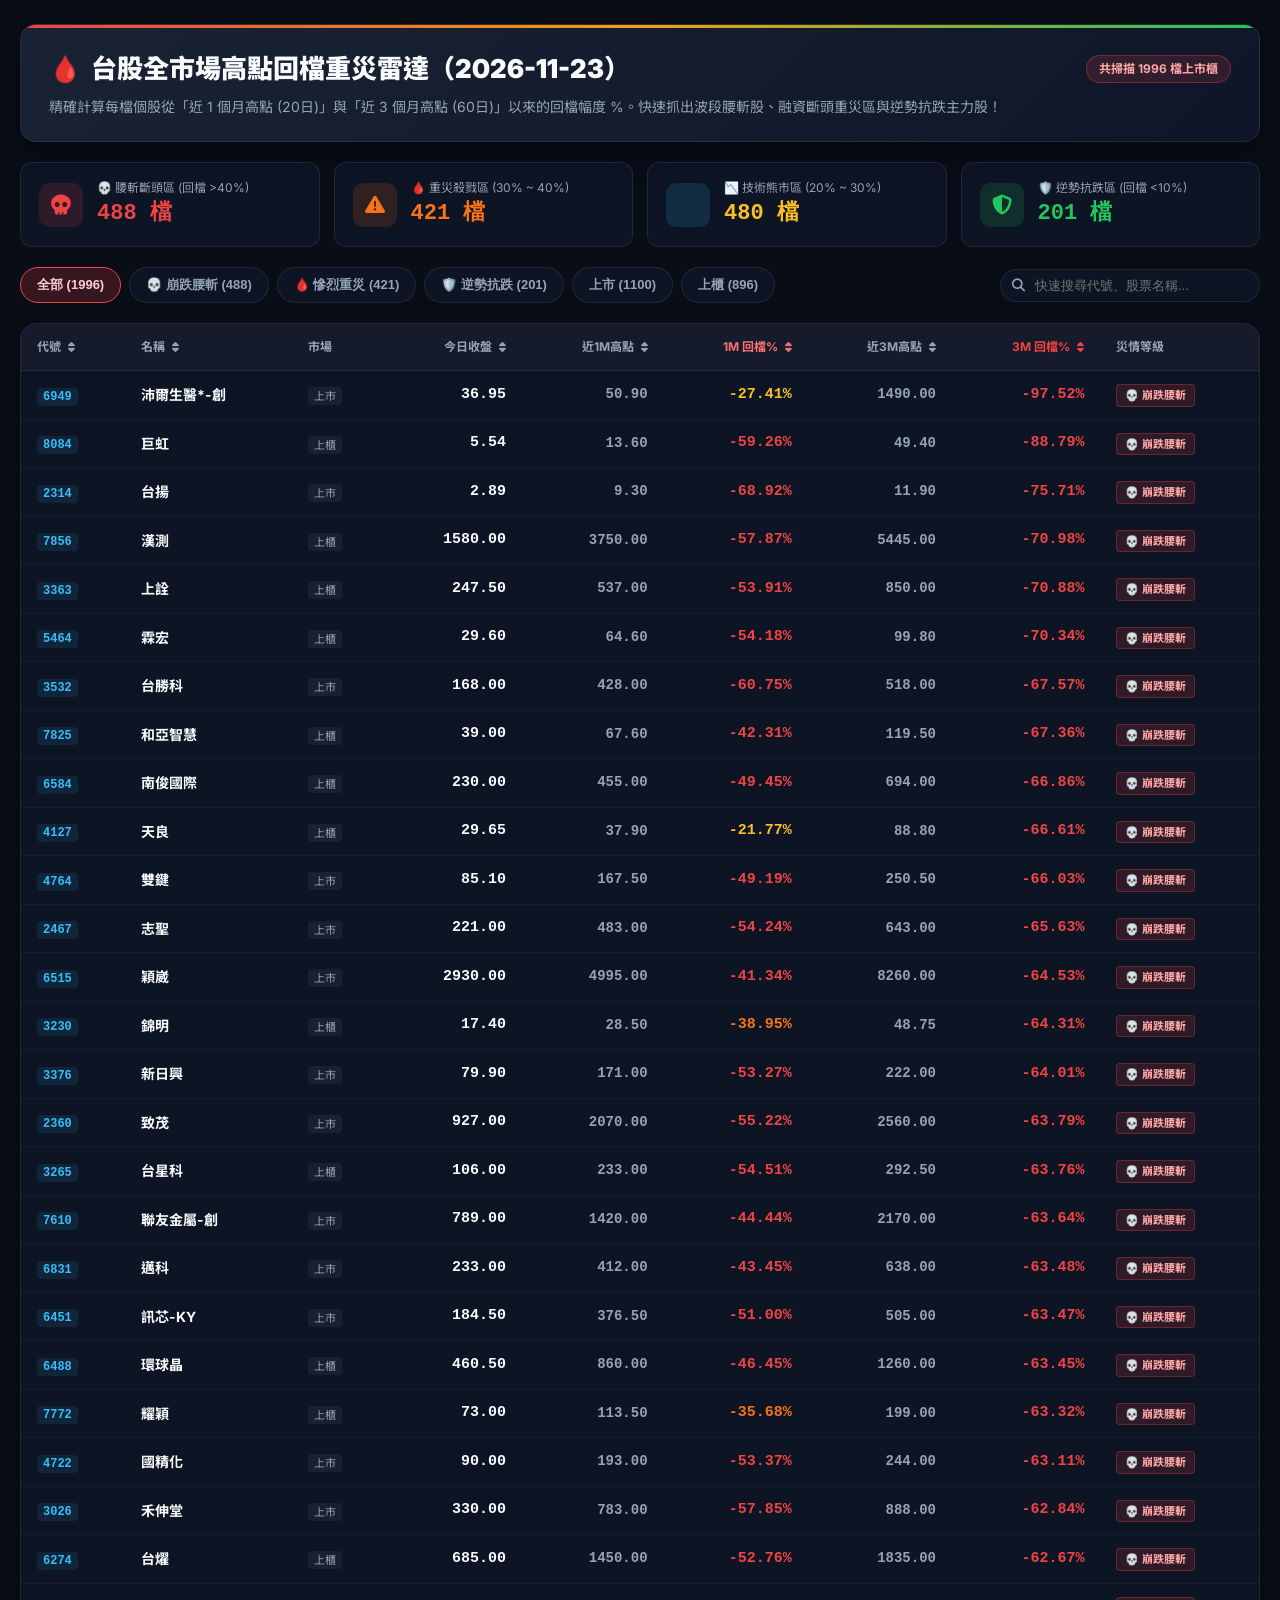
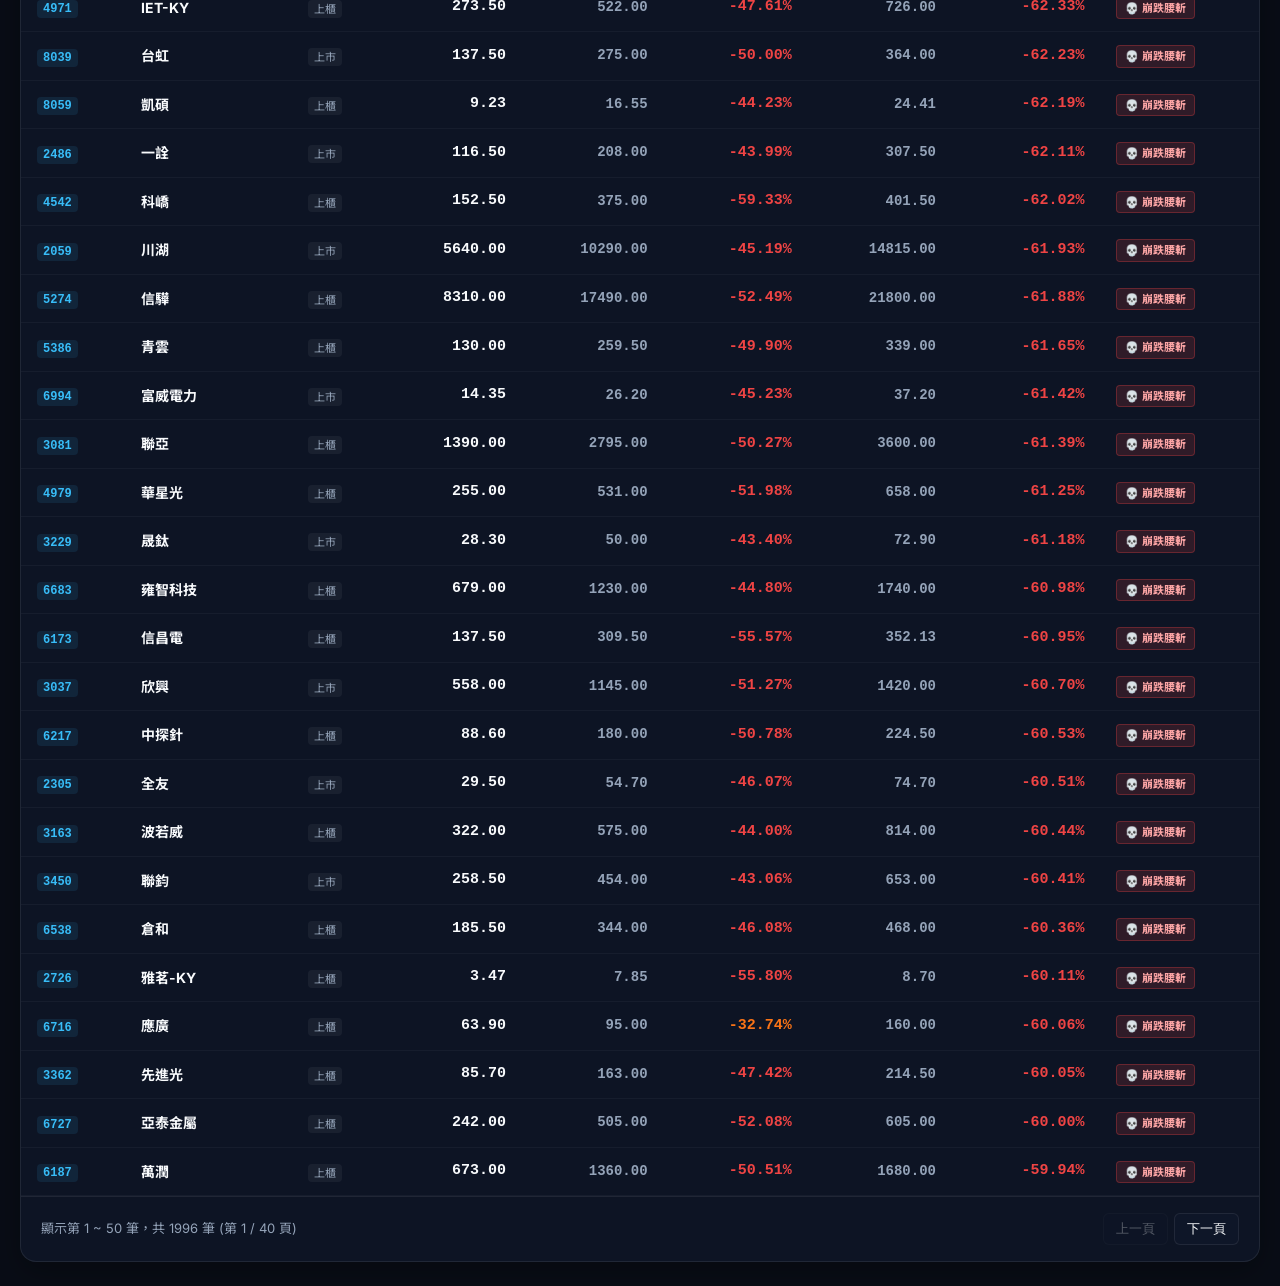
==== commit 737799a1: "feat: sync drawdown radar and daily data for 2026-11-23" ====
--- a/drawdown.html
+++ b/drawdown.html
@@ -3,7 +3,7 @@
 <head>
   <meta charset="UTF-8" />
   <meta name="viewport" content="width=device-width, initial-scale=1.0, maximum-scale=1.0, user-scalable=no" />
-  <title>🩸 台股高點回檔重災儀表板 (2026-11-20) ｜ 1,996 檔上市櫃崩跌深度雷達</title>
+  <title>🩸 台股高點回檔重災儀表板 (2026-11-23) ｜ 1,996 檔上市櫃崩跌深度雷達</title>
   <link rel="preconnect" href="https://fonts.googleapis.com" />
   <link rel="preconnect" href="https://fonts.gstatic.com" crossorigin />
   <link href="https://fonts.googleapis.com/css2?family=Inter:wght@400;500;600;700;800;900&family=Noto+Sans+TC:wght@400;500;700;900&display=swap" rel="stylesheet" />
@@ -309,9 +309,9 @@
     <header class="header-card">
       <div class="header-title-row">
         <h1 class="header-title">
-          <span>🩸</span> 台股全市場高點回檔重災雷達（2026-11-20）
+          <span>🩸</span> 台股全市場高點回檔重災雷達（2026-11-23）
         </h1>
-        <span class="tag-badge">共掃描 1995 檔上市櫃</span>
+        <span class="tag-badge">共掃描 1996 檔上市櫃</span>
       </div>
       <p class="header-sub">
         精確計算每檔個股從「近 1 個月高點 (20日)」與「近 3 個月高點 (60日)」以來的回檔幅度 %。快速抓出波段腰斬股、融資斷頭重災區與逆勢抗跌主力股！
@@ -324,28 +324,28 @@
         <div class="stat-icon red"><i class="fa-solid fa-skull"></i></div>
         <div class="stat-info">
           <div class="stat-label">💀 腰斬斷頭區 (回檔 >40%)</div>
-          <div class="stat-val" style="color: #ef4444;">539 檔</div>
+          <div class="stat-val" style="color: #ef4444;">488 檔</div>
         </div>
       </div>
       <div class="stat-card">
         <div class="stat-icon orange"><i class="fa-solid fa-triangle-exclamation"></i></div>
         <div class="stat-info">
           <div class="stat-label">🩸 重災殺戮區 (30% ~ 40%)</div>
-          <div class="stat-val" style="color: #f97316;">410 檔</div>
+          <div class="stat-val" style="color: #f97316;">421 檔</div>
         </div>
       </div>
       <div class="stat-card">
         <div class="stat-icon blue"><i class="fa-solid fa-chart-line-down"></i></div>
         <div class="stat-info">
           <div class="stat-label">📉 技術熊市區 (20% ~ 30%)</div>
-          <div class="stat-val" style="color: #fbbf24;">460 檔</div>
+          <div class="stat-val" style="color: #fbbf24;">480 檔</div>
         </div>
       </div>
       <div class="stat-card">
         <div class="stat-icon green"><i class="fa-solid fa-shield-halved"></i></div>
         <div class="stat-info">
           <div class="stat-label">🛡️ 逆勢抗跌區 (回檔 <10%)</div>
-          <div class="stat-val" style="color: #22c55e;">190 檔</div>
+          <div class="stat-val" style="color: #22c55e;">201 檔</div>
         </div>
       </div>
     </section>
@@ -353,11 +353,11 @@
     <!-- 篩選列 -->
     <div class="control-bar">
       <div class="filter-pills" id="filterPills">
-        <button class="pill-btn active" data-filter="all">全部 (1995)</button>
-        <button class="pill-btn" data-filter="severe_40">💀 崩跌腰斬 (539)</button>
-        <button class="pill-btn" data-filter="heavy_30">🩸 慘烈重災 (410)</button>
-        <button class="pill-btn" data-filter="strong_safe">🛡️ 逆勢抗跌 (190)</button>
-        <button class="pill-btn" data-filter="mkt_twse">上市 (1099)</button>
+        <button class="pill-btn active" data-filter="all">全部 (1996)</button>
+        <button class="pill-btn" data-filter="severe_40">💀 崩跌腰斬 (488)</button>
+        <button class="pill-btn" data-filter="heavy_30">🩸 慘烈重災 (421)</button>
+        <button class="pill-btn" data-filter="strong_safe">🛡️ 逆勢抗跌 (201)</button>
+        <button class="pill-btn" data-filter="mkt_twse">上市 (1100)</button>
         <button class="pill-btn" data-filter="mkt_tpex">上櫃 (896)</button>
       </div>
       <div class="search-box">
@@ -397,7 +397,7 @@
   </div>
 
   <script>
-    const ALL_DATA = [{"code": "6949", "name": "沛爾生醫*-創", "market": "上市", "close": 36.65, "high_1m": 50.9, "dd_1m": -28.0, "high_3m": 1490.0, "dd_3m": -97.54, "low_1m": 35.25, "low_3m": 34.75, "volume": 4769, "tier": "💀 崩跌腰斬區 (>40%)", "tier_code": "severe_40"}, {"code": "8084", "name": "巨虹", "market": "上櫃", "close": 5.54, "high_1m": 14.3, "dd_1m": -61.26, "high_3m": 49.4, "dd_3m": -88.79, "low_1m": 5.54, "low_3m": 5.54, "volume": 0, "tier": "💀 崩跌腰斬區 (>40%)", "tier_code": "severe_40"}, {"code": "2314", "name": "台揚", "market": "上市", "close": 3.21, "high_1m": 9.38, "dd_1m": -65.78, "high_3m": 12.75, "dd_3m": -74.82, "low_1m": 3.21, "low_3m": 3.21, "volume": 55, "tier": "💀 崩跌腰斬區 (>40%)", "tier_code": "severe_40"}, {"code": "3363", "name": "上詮", "market": "上櫃", "close": 256.5, "high_1m": 537.0, "dd_1m": -52.23, "high_3m": 850.0, "dd_3m": -69.82, "low_1m": 256.5, "low_3m": 256.5, "volume": 1075, "tier": "💀 崩跌腰斬區 (>40%)", "tier_code": "severe_40"}, {"code": "7856", "name": "漢測", "market": "上櫃", "close": 1690.0, "high_1m": 3750.0, "dd_1m": -54.93, "high_3m": 5445.0, "dd_3m": -68.96, "low_1m": 1690.0, "low_3m": 1690.0, "volume": 113, "tier": "💀 崩跌腰斬區 (>40%)", "tier_code": "severe_40"}, {"code": "7825", "name": "和亞智慧", "market": "上櫃", "close": 37.7, "high_1m": 67.6, "dd_1m": -44.23, "high_3m": 119.5, "dd_3m": -68.45, "low_1m": 37.05, "low_3m": 37.05, "volume": 118, "tier": "💀 崩跌腰斬區 (>40%)", "tier_code": "severe_40"}, {"code": "6584", "name": "南俊國際", "market": "上櫃", "close": 225.0, "high_1m": 455.0, "dd_1m": -50.55, "high_3m": 694.0, "dd_3m": -67.58, "low_1m": 225.0, "low_3m": 225.0, "volume": 293, "tier": "💀 崩跌腰斬區 (>40%)", "tier_code": "severe_40"}, {"code": "5464", "name": "霖宏", "market": "上櫃", "close": 32.85, "high_1m": 64.6, "dd_1m": -49.15, "high_3m": 99.8, "dd_3m": -67.08, "low_1m": 32.85, "low_3m": 32.85, "volume": 255, "tier": "💀 崩跌腰斬區 (>40%)", "tier_code": "severe_40"}, {"code": "4127", "name": "天良", "market": "上櫃", "close": 29.25, "high_1m": 37.95, "dd_1m": -22.92, "high_3m": 88.8, "dd_3m": -67.06, "low_1m": 28.0, "low_3m": 28.0, "volume": 153, "tier": "💀 崩跌腰斬區 (>40%)", "tier_code": "severe_40"}, {"code": "7610", "name": "聯友金屬-創", "market": "上市", "close": 725.0, "high_1m": 1420.0, "dd_1m": -48.94, "high_3m": 2170.0, "dd_3m": -66.59, "low_1m": 725.0, "low_3m": 725.0, "volume": 322, "tier": "💀 崩跌腰斬區 (>40%)", "tier_code": "severe_40"}, {"code": "2467", "name": "志聖", "market": "上市", "close": 218.0, "high_1m": 483.0, "dd_1m": -54.87, "high_3m": 643.0, "dd_3m": -66.1, "low_1m": 218.0, "low_3m": 218.0, "volume": 1210, "tier": "💀 崩跌腰斬區 (>40%)", "tier_code": "severe_40"}, {"code": "6274", "name": "台燿", "market": "上櫃", "close": 623.0, "high_1m": 1450.0, "dd_1m": -57.03, "high_3m": 1835.0, "dd_3m": -66.05, "low_1m": 623.0, "low_3m": 623.0, "volume": 2043, "tier": "💀 崩跌腰斬區 (>40%)", "tier_code": "severe_40"}, {"code": "4764", "name": "雙鍵", "market": "上市", "close": 85.4, "high_1m": 167.5, "dd_1m": -49.01, "high_3m": 250.5, "dd_3m": -65.91, "low_1m": 85.4, "low_3m": 85.4, "volume": 1055, "tier": "💀 崩跌腰斬區 (>40%)", "tier_code": "severe_40"}, {"code": "7772", "name": "耀穎", "market": "上櫃", "close": 68.7, "high_1m": 122.5, "dd_1m": -43.92, "high_3m": 199.0, "dd_3m": -65.48, "low_1m": 68.5, "low_3m": 68.5, "volume": 218, "tier": "💀 崩跌腰斬區 (>40%)", "tier_code": "severe_40"}, {"code": "6515", "name": "穎崴", "market": "上市", "close": 2885.0, "high_1m": 4995.0, "dd_1m": -42.24, "high_3m": 8260.0, "dd_3m": -65.07, "low_1m": 2885.0, "low_3m": 2885.0, "volume": 268, "tier": "💀 崩跌腰斬區 (>40%)", "tier_code": "severe_40"}, {"code": "3376", "name": "新日興", "market": "上市", "close": 77.7, "high_1m": 172.5, "dd_1m": -54.96, "high_3m": 222.0, "dd_3m": -65.0, "low_1m": 77.3, "low_3m": 77.3, "volume": 4054, "tier": "💀 崩跌腰斬區 (>40%)", "tier_code": "severe_40"}, {"code": "6488", "name": "環球晶", "market": "上櫃", "close": 441.5, "high_1m": 860.0, "dd_1m": -48.66, "high_3m": 1260.0, "dd_3m": -64.96, "low_1m": 441.0, "low_3m": 441.0, "volume": 7951, "tier": "💀 崩跌腰斬區 (>40%)", "tier_code": "severe_40"}, {"code": "3230", "name": "錦明", "market": "上櫃", "close": 17.3, "high_1m": 28.5, "dd_1m": -39.3, "high_3m": 48.75, "dd_3m": -64.51, "low_1m": 16.75, "low_3m": 16.75, "volume": 480, "tier": "💀 崩跌腰斬區 (>40%)", "tier_code": "severe_40"}, {"code": "2305", "name": "全友", "market": "上市", "close": 26.85, "high_1m": 54.7, "dd_1m": -50.91, "high_3m": 74.7, "dd_3m": -64.06, "low_1m": 26.7, "low_3m": 25.7, "volume": 4114, "tier": "💀 崩跌腰斬區 (>40%)", "tier_code": "severe_40"}, {"code": "6831", "name": "邁科", "market": "上市", "close": 229.5, "high_1m": 412.0, "dd_1m": -44.3, "high_3m": 638.0, "dd_3m": -64.03, "low_1m": 229.5, "low_3m": 229.5, "volume": 295, "tier": "💀 崩跌腰斬區 (>40%)", "tier_code": "severe_40"}, {"code": "3532", "name": "台勝科", "market": "上市", "close": 186.5, "high_1m": 428.0, "dd_1m": -56.43, "high_3m": 518.0, "dd_3m": -64.0, "low_1m": 186.5, "low_3m": 186.5, "volume": 297, "tier": "💀 崩跌腰斬區 (>40%)", "tier_code": "severe_40"}, {"code": "5274", "name": "信驊", "market": "上櫃", "close": 7860.0, "high_1m": 17490.0, "dd_1m": -55.06, "high_3m": 21800.0, "dd_3m": -63.94, "low_1m": 7860.0, "low_3m": 7860.0, "volume": 369, "tier": "💀 崩跌腰斬區 (>40%)", "tier_code": "severe_40"}, {"code": "2059", "name": "川湖", "market": "上市", "close": 5350.0, "high_1m": 10290.0, "dd_1m": -48.01, "high_3m": 14815.0, "dd_3m": -63.89, "low_1m": 5350.0, "low_3m": 5350.0, "volume": 683, "tier": "💀 崩跌腰斬區 (>40%)", "tier_code": "severe_40"}, {"code": "2360", "name": "致茂", "market": "上市", "close": 927.0, "high_1m": 2070.0, "dd_1m": -55.22, "high_3m": 2560.0, "dd_3m": -63.79, "low_1m": 927.0, "low_3m": 927.0, "volume": 1702, "tier": "💀 崩跌腰斬區 (>40%)", "tier_code": "severe_40"}, {"code": "3026", "name": "禾伸堂", "market": "上市", "close": 324.0, "high_1m": 783.0, "dd_1m": -58.62, "high_3m": 888.0, "dd_3m": -63.51, "low_1m": 324.0, "low_3m": 324.0, "volume": 2572, "tier": "💀 崩跌腰斬區 (>40%)", "tier_code": "severe_40"}, {"code": "5386", "name": "青雲", "market": "上櫃", "close": 124.0, "high_1m": 259.5, "dd_1m": -52.22, "high_3m": 339.0, "dd_3m": -63.42, "low_1m": 124.0, "low_3m": 124.0, "volume": 1691, "tier": "💀 崩跌腰斬區 (>40%)", "tier_code": "severe_40"}, {"code": "3265", "name": "台星科", "market": "上櫃", "close": 108.5, "high_1m": 233.0, "dd_1m": -53.43, "high_3m": 292.5, "dd_3m": -62.91, "low_1m": 108.5, "low_3m": 108.5, "volume": 870, "tier": "💀 崩跌腰斬區 (>40%)", "tier_code": "severe_40"}, {"code": "6187", "name": "萬潤", "market": "上櫃", "close": 625.0, "high_1m": 1360.0, "dd_1m": -54.04, "high_3m": 1680.0, "dd_3m": -62.8, "low_1m": 625.0, "low_3m": 625.0, "volume": 1037, "tier": "💀 崩跌腰斬區 (>40%)", "tier_code": "severe_40"}, {"code": "6451", "name": "訊芯-KY", "market": "上市", "close": 188.0, "high_1m": 376.5, "dd_1m": -50.07, "high_3m": 505.0, "dd_3m": -62.77, "low_1m": 188.0, "low_3m": 188.0, "volume": 486, "tier": "💀 崩跌腰斬區 (>40%)", "tier_code": "severe_40"}, {"code": "2486", "name": "一詮", "market": "上市", "close": 114.5, "high_1m": 208.0, "dd_1m": -44.95, "high_3m": 307.5, "dd_3m": -62.76, "low_1m": 114.5, "low_3m": 114.5, "volume": 2108, "tier": "💀 崩跌腰斬區 (>40%)", "tier_code": "severe_40"}, {"code": "8059", "name": "凱碩", "market": "上櫃", "close": 9.15, "high_1m": 16.7, "dd_1m": -45.21, "high_3m": 24.41, "dd_3m": -62.52, "low_1m": 8.81, "low_3m": 8.81, "volume": 181, "tier": "💀 崩跌腰斬區 (>40%)", "tier_code": "severe_40"}, {"code": "8039", "name": "台虹", "market": "上市", "close": 137.5, "high_1m": 275.0, "dd_1m": -50.0, "high_3m": 364.0, "dd_3m": -62.23, "low_1m": 137.5, "low_3m": 137.5, "volume": 2303, "tier": "💀 崩跌腰斬區 (>40%)", "tier_code": "severe_40"}, {"code": "3037", "name": "欣興", "market": "上市", "close": 537.0, "high_1m": 1145.0, "dd_1m": -53.1, "high_3m": 1420.0, "dd_3m": -62.18, "low_1m": 537.0, "low_3m": 537.0, "volume": 9801, "tier": "💀 崩跌腰斬區 (>40%)", "tier_code": "severe_40"}, {"code": "3081", "name": "聯亞", "market": "上櫃", "close": 1365.0, "high_1m": 2795.0, "dd_1m": -51.16, "high_3m": 3600.0, "dd_3m": -62.08, "low_1m": 1365.0, "low_3m": 1365.0, "volume": 498, "tier": "💀 崩跌腰斬區 (>40%)", "tier_code": "severe_40"}, {"code": "3229", "name": "晟鈦", "market": "上市", "close": 27.8, "high_1m": 50.0, "dd_1m": -44.4, "high_3m": 72.9, "dd_3m": -61.87, "low_1m": 27.4, "low_3m": 27.4, "volume": 380, "tier": "💀 崩跌腰斬區 (>40%)", "tier_code": "severe_40"}, {"code": "6217", "name": "中探針", "market": "上櫃", "close": 85.9, "high_1m": 180.0, "dd_1m": -52.28, "high_3m": 224.5, "dd_3m": -61.74, "low_1m": 85.9, "low_3m": 85.9, "volume": 1336, "tier": "💀 崩跌腰斬區 (>40%)", "tier_code": "severe_40"}, {"code": "6683", "name": "雍智科技", "market": "上櫃", "close": 667.0, "high_1m": 1230.0, "dd_1m": -45.77, "high_3m": 1740.0, "dd_3m": -61.67, "low_1m": 667.0, "low_3m": 667.0, "volume": 197, "tier": "💀 崩跌腰斬區 (>40%)", "tier_code": "severe_40"}, {"code": "6173", "name": "信昌電", "market": "上櫃", "close": 135.0, "high_1m": 309.5, "dd_1m": -56.38, "high_3m": 352.13, "dd_3m": -61.66, "low_1m": 135.0, "low_3m": 135.0, "volume": 1657, "tier": "💀 崩跌腰斬區 (>40%)", "tier_code": "severe_40"}, {"code": "4542", "name": "科嶠", "market": "上櫃", "close": 155.0, "high_1m": 375.0, "dd_1m": -58.67, "high_3m": 401.5, "dd_3m": -61.39, "low_1m": 155.0, "low_3m": 155.0, "volume": 94, "tier": "💀 崩跌腰斬區 (>40%)", "tier_code": "severe_40"}, {"code": "6716", "name": "應廣", "market": "上櫃", "close": 62.0, "high_1m": 95.0, "dd_1m": -34.74, "high_3m": 160.0, "dd_3m": -61.25, "low_1m": 61.3, "low_3m": 61.3, "volume": 484, "tier": "💀 崩跌腰斬區 (>40%)", "tier_code": "severe_40"}, {"code": "6739", "name": "竹陞科技", "market": "上櫃", "close": 535.0, "high_1m": 908.0, "dd_1m": -41.08, "high_3m": 1370.0, "dd_3m": -60.95, "low_1m": 535.0, "low_3m": 535.0, "volume": 160, "tier": "💀 崩跌腰斬區 (>40%)", "tier_code": "severe_40"}, {"code": "6538", "name": "倉和", "market": "上櫃", "close": 183.0, "high_1m": 344.0, "dd_1m": -46.8, "high_3m": 468.0, "dd_3m": -60.9, "low_1m": 183.0, "low_3m": 183.0, "volume": 630, "tier": "💀 崩跌腰斬區 (>40%)", "tier_code": "severe_40"}, {"code": "6994", "name": "富威電力", "market": "上市", "close": 14.55, "high_1m": 26.3, "dd_1m": -44.68, "high_3m": 37.2, "dd_3m": -60.89, "low_1m": 14.3, "low_3m": 14.3, "volume": 762, "tier": "💀 崩跌腰斬區 (>40%)", "tier_code": "severe_40"}, {"code": "6449", "name": "鈺邦", "market": "上市", "close": 110.0, "high_1m": 230.0, "dd_1m": -52.17, "high_3m": 280.0, "dd_3m": -60.71, "low_1m": 108.5, "low_3m": 108.5, "volume": 1778, "tier": "💀 崩跌腰斬區 (>40%)", "tier_code": "severe_40"}, {"code": "3450", "name": "聯鈞", "market": "上市", "close": 257.0, "high_1m": 454.0, "dd_1m": -43.39, "high_3m": 653.0, "dd_3m": -60.64, "low_1m": 257.0, "low_3m": 257.0, "volume": 1482, "tier": "💀 崩跌腰斬區 (>40%)", "tier_code": "severe_40"}, {"code": "4971", "name": "IET-KY", "market": "上櫃", "close": 286.5, "high_1m": 522.0, "dd_1m": -45.11, "high_3m": 726.0, "dd_3m": -60.54, "low_1m": 286.5, "low_3m": 286.5, "volume": 134, "tier": "💀 崩跌腰斬區 (>40%)", "tier_code": "severe_40"}, {"code": "4722", "name": "國精化", "market": "上市", "close": 96.3, "high_1m": 193.0, "dd_1m": -50.1, "high_3m": 244.0, "dd_3m": -60.53, "low_1m": 96.3, "low_3m": 96.3, "volume": 545, "tier": "💀 崩跌腰斬區 (>40%)", "tier_code": "severe_40"}, {"code": "3455", "name": "由田", "market": "上櫃", "close": 122.0, "high_1m": 274.5, "dd_1m": -55.56, "high_3m": 308.0, "dd_3m": -60.39, "low_1m": 122.0, "low_3m": 122.0, "volume": 581, "tier": "💀 崩跌腰斬區 (>40%)", "tier_code": "severe_40"}, {"code": "6861", "name": "睿生光電", "market": "上市", "close": 129.0, "high_1m": 246.0, "dd_1m": -47.56, "high_3m": 324.5, "dd_3m": -60.25, "low_1m": 129.0, "low_3m": 129.0, "volume": 601, "tier": "💀 崩跌腰斬區 (>40%)", "tier_code": "severe_40"}, {"code": "7734", "name": "印能科技", "market": "上櫃", "close": 1260.0, "high_1m": 2410.0, "dd_1m": -47.72, "high_3m": 3165.0, "dd_3m": -60.19, "low_1m": 1260.0, "low_3m": 1260.0, "volume": 62, "tier": "💀 崩跌腰斬區 (>40%)", "tier_code": "severe_40"}, {"code": "3362", "name": "先進光", "market": "上櫃", "close": 86.1, "high_1m": 163.0, "dd_1m": -47.18, "high_3m": 214.5, "dd_3m": -59.86, "low_1m": 86.1, "low_3m": 86.1, "volume": 1114, "tier": "💀 崩跌腰斬區 (>40%)", "tier_code": "severe_40"}, {"code": "6213", "name": "聯茂", "market": "上市", "close": 355.5, "high_1m": 854.0, "dd_1m": -58.37, "high_3m": 885.0, "dd_3m": -59.83, "low_1m": 355.5, "low_3m": 355.5, "volume": 1512, "tier": "💀 崩跌腰斬區 (>40%)", "tier_code": "severe_40"}, {"code": "3490", "name": "單井", "market": "上櫃", "close": 22.9, "high_1m": 42.5, "dd_1m": -46.12, "high_3m": 57.0, "dd_3m": -59.82, "low_1m": 22.8, "low_3m": 22.8, "volume": 1488, "tier": "💀 崩跌腰斬區 (>40%)", "tier_code": "severe_40"}, {"code": "8046", "name": "南電", "market": "上市", "close": 629.0, "high_1m": 1390.0, "dd_1m": -54.75, "high_3m": 1560.0, "dd_3m": -59.68, "low_1m": 629.0, "low_3m": 629.0, "volume": 3936, "tier": "💀 崩跌腰斬區 (>40%)", "tier_code": "severe_40"}, {"code": "6727", "name": "亞泰金屬", "market": "上櫃", "close": 244.0, "high_1m": 505.0, "dd_1m": -51.68, "high_3m": 605.0, "dd_3m": -59.67, "low_1m": 244.0, "low_3m": 244.0, "volume": 134, "tier": "💀 崩跌腰斬區 (>40%)", "tier_code": "severe_40"}, {"code": "7769", "name": "鴻勁", "market": "上市", "close": 2890.0, "high_1m": 5610.0, "dd_1m": -48.48, "high_3m": 7160.0, "dd_3m": -59.64, "low_1m": 2890.0, "low_3m": 2890.0, "volume": 907, "tier": "💀 崩跌腰斬區 (>40%)", "tier_code": "severe_40"}, {"code": "4979", "name": "華星光", "market": "上櫃", "close": 266.0, "high_1m": 531.0, "dd_1m": -49.91, "high_3m": 658.0, "dd_3m": -59.57, "low_1m": 266.0, "low_3m": 266.0, "volume": 863, "tier": "💀 崩跌腰斬區 (>40%)", "tier_code": "severe_40"}, {"code": "6291", "name": "沛亨", "market": "上櫃", "close": 218.5, "high_1m": 392.0, "dd_1m": -44.26, "high_3m": 539.0, "dd_3m": -59.46, "low_1m": 218.5, "low_3m": 218.5, "volume": 259, "tier": "💀 崩跌腰斬區 (>40%)", "tier_code": "severe_40"}, {"code": "6182", "name": "合晶", "market": "上櫃", "close": 56.8, "high_1m": 107.5, "dd_1m": -47.16, "high_3m": 140.0, "dd_3m": -59.43, "low_1m": 56.8, "low_3m": 56.8, "volume": 14050, "tier": "💀 崩跌腰斬區 (>40%)", "tier_code": "severe_40"}, {"code": "7795", "name": "長廣", "market": "上市", "close": 245.5, "high_1m": 436.0, "dd_1m": -43.69, "high_3m": 604.0, "dd_3m": -59.35, "low_1m": 245.5, "low_3m": 245.5, "volume": 924, "tier": "💀 崩跌腰斬區 (>40%)", "tier_code": "severe_40"}, {"code": "2726", "name": "雅茗-KY", "market": "上櫃", "close": 3.54, "high_1m": 7.85, "dd_1m": -54.9, "high_3m": 8.7, "dd_3m": -59.31, "low_1m": 3.51, "low_3m": 3.51, "volume": 152, "tier": "💀 崩跌腰斬區 (>40%)", "tier_code": "severe_40"}, {"code": "2351", "name": "順德", "market": "上市", "close": 105.0, "high_1m": 207.0, "dd_1m": -49.28, "high_3m": 257.0, "dd_3m": -59.14, "low_1m": 105.0, "low_3m": 105.0, "volume": 2267, "tier": "💀 崩跌腰斬區 (>40%)", "tier_code": "severe_40"}, {"code": "3189", "name": "景碩", "market": "上市", "close": 470.0, "high_1m": 1055.0, "dd_1m": -55.45, "high_3m": 1150.0, "dd_3m": -59.13, "low_1m": 470.0, "low_3m": 470.0, "volume": 2302, "tier": "💀 崩跌腰斬區 (>40%)", "tier_code": "severe_40"}, {"code": "7751", "name": "竑騰", "market": "上櫃", "close": 815.0, "high_1m": 1430.0, "dd_1m": -43.01, "high_3m": 1985.0, "dd_3m": -58.94, "low_1m": 815.0, "low_3m": 815.0, "volume": 102, "tier": "💀 崩跌腰斬區 (>40%)", "tier_code": "severe_40"}, {"code": "3211", "name": "順達", "market": "上櫃", "close": 171.0, "high_1m": 337.5, "dd_1m": -49.33, "high_3m": 414.5, "dd_3m": -58.75, "low_1m": 171.0, "low_3m": 171.0, "volume": 1986, "tier": "💀 崩跌腰斬區 (>40%)", "tier_code": "severe_40"}, {"code": "7792", "name": "安葆", "market": "上櫃", "close": 190.5, "high_1m": 362.5, "dd_1m": -47.45, "high_3m": 461.5, "dd_3m": -58.72, "low_1m": 190.0, "low_3m": 190.0, "volume": 475, "tier": "💀 崩跌腰斬區 (>40%)", "tier_code": "severe_40"}, {"code": "5228", "name": "鈺鎧", "market": "上櫃", "close": 28.7, "high_1m": 66.7, "dd_1m": -56.97, "high_3m": 69.2, "dd_3m": -58.53, "low_1m": 28.7, "low_3m": 28.7, "volume": 370, "tier": "💀 崩跌腰斬區 (>40%)", "tier_code": "severe_40"}, {"code": "5439", "name": "高技", "market": "上櫃", "close": 116.5, "high_1m": 223.0, "dd_1m": -47.76, "high_3m": 280.5, "dd_3m": -58.47, "low_1m": 116.0, "low_3m": 116.0, "volume": 1869, "tier": "💀 崩跌腰斬區 (>40%)", "tier_code": "severe_40"}, {"code": "8210", "name": "勤誠", "market": "上市", "close": 424.0, "high_1m": 787.0, "dd_1m": -46.12, "high_3m": 1010.0, "dd_3m": -58.02, "low_1m": 424.0, "low_3m": 424.0, "volume": 1745, "tier": "💀 崩跌腰斬區 (>40%)", "tier_code": "severe_40"}, {"code": "3163", "name": "波若威", "market": "上櫃", "close": 342.0, "high_1m": 575.0, "dd_1m": -40.52, "high_3m": 814.0, "dd_3m": -57.99, "low_1m": 342.0, "low_3m": 342.0, "volume": 358, "tier": "💀 崩跌腰斬區 (>40%)", "tier_code": "severe_40"}, {"code": "2491", "name": "吉祥全", "market": "上市", "close": 23.7, "high_1m": 45.45, "dd_1m": -47.85, "high_3m": 56.4, "dd_3m": -57.98, "low_1m": 23.7, "low_3m": 23.7, "volume": 488, "tier": "💀 崩跌腰斬區 (>40%)", "tier_code": "severe_40"}, {"code": "3504", "name": "揚明光", "market": "上市", "close": 40.25, "high_1m": 71.5, "dd_1m": -43.71, "high_3m": 95.6, "dd_3m": -57.9, "low_1m": 40.15, "low_3m": 40.15, "volume": 882, "tier": "💀 崩跌腰斬區 (>40%)", "tier_code": "severe_40"}, {"code": "6693", "name": "廣閎科", "market": "上櫃", "close": 94.1, "high_1m": 169.5, "dd_1m": -44.48, "high_3m": 223.5, "dd_3m": -57.9, "low_1m": 94.1, "low_3m": 94.1, "volume": 782, "tier": "💀 崩跌腰斬區 (>40%)", "tier_code": "severe_40"}, {"code": "3718", "name": "中光電投控", "market": "上櫃", "close": 36.25, "high_1m": 58.5, "dd_1m": -38.03, "high_3m": 86.0, "dd_3m": -57.85, "low_1m": 35.8, "low_3m": 35.8, "volume": 3465, "tier": "💀 崩跌腰斬區 (>40%)", "tier_code": "severe_40"}, {"code": "5314", "name": "世紀*", "market": "上櫃", "close": 19.75, "high_1m": 26.4, "dd_1m": -25.19, "high_3m": 46.8, "dd_3m": -57.8, "low_1m": 18.8, "low_3m": 18.8, "volume": 50630, "tier": "💀 崩跌腰斬區 (>40%)", "tier_code": "severe_40"}, {"code": "8021", "name": "尖點", "market": "上市", "close": 247.5, "high_1m": 483.5, "dd_1m": -48.81, "high_3m": 584.0, "dd_3m": -57.62, "low_1m": 247.5, "low_3m": 247.5, "volume": 1162, "tier": "💀 崩跌腰斬區 (>40%)", "tier_code": "severe_40"}, {"code": "6141", "name": "柏承", "market": "上市", "close": 27.25, "high_1m": 53.8, "dd_1m": -49.35, "high_3m": 64.2, "dd_3m": -57.55, "low_1m": 27.25, "low_3m": 27.25, "volume": 544, "tier": "💀 崩跌腰斬區 (>40%)", "tier_code": "severe_40"}, {"code": "6196", "name": "帆宣", "market": "上市", "close": 291.0, "high_1m": 604.0, "dd_1m": -51.82, "high_3m": 684.0, "dd_3m": -57.46, "low_1m": 285.0, "low_3m": 285.0, "volume": 1674, "tier": "💀 崩跌腰斬區 (>40%)", "tier_code": "severe_40"}, {"code": "4747", "name": "強生*", "market": "上櫃", "close": 12.4, "high_1m": 23.2, "dd_1m": -46.55, "high_3m": 29.15, "dd_3m": -57.46, "low_1m": 12.25, "low_3m": 12.25, "volume": 327, "tier": "💀 崩跌腰斬區 (>40%)", "tier_code": "severe_40"}, {"code": "2308", "name": "台達電", "market": "上市", "close": 900.0, "high_1m": 1575.0, "dd_1m": -42.86, "high_3m": 2115.0, "dd_3m": -57.45, "low_1m": 900.0, "low_3m": 900.0, "volume": 20324, "tier": "💀 崩跌腰斬區 (>40%)", "tier_code": "severe_40"}, {"code": "8043", "name": "蜜望實", "market": "上櫃", "close": 66.4, "high_1m": 135.5, "dd_1m": -51.0, "high_3m": 156.0, "dd_3m": -57.44, "low_1m": 66.4, "low_3m": 66.4, "volume": 932, "tier": "💀 崩跌腰斬區 (>40%)", "tier_code": "severe_40"}, {"code": "3055", "name": "蔚華科", "market": "上市", "close": 97.2, "high_1m": 155.0, "dd_1m": -37.29, "high_3m": 227.5, "dd_3m": -57.27, "low_1m": 97.2, "low_3m": 97.2, "volume": 613, "tier": "💀 崩跌腰斬區 (>40%)", "tier_code": "severe_40"}, {"code": "8358", "name": "金居", "market": "上櫃", "close": 247.0, "high_1m": 460.0, "dd_1m": -46.3, "high_3m": 578.0, "dd_3m": -57.27, "low_1m": 247.0, "low_3m": 247.0, "volume": 3308, "tier": "💀 崩跌腰斬區 (>40%)", "tier_code": "severe_40"}, {"code": "6907", "name": "雅特力-KY", "market": "上櫃", "close": 90.1, "high_1m": 170.0, "dd_1m": -47.0, "high_3m": 210.5, "dd_3m": -57.2, "low_1m": 89.1, "low_3m": 89.1, "volume": 777, "tier": "💀 崩跌腰斬區 (>40%)", "tier_code": "severe_40"}, {"code": "7835", "name": "永悅健康-創", "market": "上市", "close": 12.35, "high_1m": 17.8, "dd_1m": -30.62, "high_3m": 28.85, "dd_3m": -57.19, "low_1m": 12.35, "low_3m": 12.35, "volume": 48, "tier": "💀 崩跌腰斬區 (>40%)", "tier_code": "severe_40"}, {"code": "6834", "name": "天二科技", "market": "上市", "close": 72.1, "high_1m": 130.5, "dd_1m": -44.75, "high_3m": 168.0, "dd_3m": -57.08, "low_1m": 71.2, "low_3m": 71.2, "volume": 1869, "tier": "💀 崩跌腰斬區 (>40%)", "tier_code": "severe_40"}, {"code": "6218", "name": "豪勉", "market": "上櫃", "close": 29.65, "high_1m": 55.0, "dd_1m": -46.09, "high_3m": 69.0, "dd_3m": -57.03, "low_1m": 29.4, "low_3m": 29.4, "volume": 1409, "tier": "💀 崩跌腰斬區 (>40%)", "tier_code": "severe_40"}, {"code": "3624", "name": "光頡", "market": "上櫃", "close": 77.6, "high_1m": 141.0, "dd_1m": -44.96, "high_3m": 180.5, "dd_3m": -57.01, "low_1m": 77.6, "low_3m": 77.6, "volume": 1128, "tier": "💀 崩跌腰斬區 (>40%)", "tier_code": "severe_40"}, {"code": "7750", "name": "新代", "market": "上市", "close": 1090.0, "high_1m": 2160.0, "dd_1m": -49.54, "high_3m": 2535.0, "dd_3m": -57.0, "low_1m": 1090.0, "low_3m": 1090.0, "volume": 202, "tier": "💀 崩跌腰斬區 (>40%)", "tier_code": "severe_40"}, {"code": "3605", "name": "宏致", "market": "上市", "close": 83.7, "high_1m": 173.0, "dd_1m": -51.62, "high_3m": 194.0, "dd_3m": -56.86, "low_1m": 83.7, "low_3m": 83.7, "volume": 2130, "tier": "💀 崩跌腰斬區 (>40%)", "tier_code": "severe_40"}, {"code": "2327", "name": "國巨*", "market": "上市", "close": 296.0, "high_1m": 550.0, "dd_1m": -46.18, "high_3m": 686.0, "dd_3m": -56.85, "low_1m": 295.0, "low_3m": 295.0, "volume": 69630, "tier": "💀 崩跌腰斬區 (>40%)", "tier_code": "severe_40"}, {"code": "2455", "name": "全新", "market": "上市", "close": 265.0, "high_1m": 536.0, "dd_1m": -50.56, "high_3m": 613.0, "dd_3m": -56.77, "low_1m": 265.0, "low_3m": 265.0, "volume": 1561, "tier": "💀 崩跌腰斬區 (>40%)", "tier_code": "severe_40"}, {"code": "6168", "name": "宏齊", "market": "上市", "close": 21.9, "high_1m": 37.3, "dd_1m": -41.29, "high_3m": 50.6, "dd_3m": -56.72, "low_1m": 21.9, "low_3m": 21.9, "volume": 1439, "tier": "💀 崩跌腰斬區 (>40%)", "tier_code": "severe_40"}, {"code": "3016", "name": "嘉晶", "market": "上市", "close": 84.7, "high_1m": 149.5, "dd_1m": -43.34, "high_3m": 195.5, "dd_3m": -56.68, "low_1m": 84.7, "low_3m": 84.7, "volume": 1547, "tier": "💀 崩跌腰斬區 (>40%)", "tier_code": "severe_40"}, {"code": "8064", "name": "東捷", "market": "上櫃", "close": 67.3, "high_1m": 124.0, "dd_1m": -45.73, "high_3m": 155.0, "dd_3m": -56.58, "low_1m": 67.3, "low_3m": 67.3, "volume": 1060, "tier": "💀 崩跌腰斬區 (>40%)", "tier_code": "severe_40"}, {"code": "2492", "name": "華新科", "market": "上市", "close": 187.5, "high_1m": 431.5, "dd_1m": -56.55, "high_3m": 431.5, "dd_3m": -56.55, "low_1m": 187.5, "low_3m": 187.5, "volume": 10686, "tier": "💀 崩跌腰斬區 (>40%)", "tier_code": "severe_40"}, {"code": "3583", "name": "辛耘", "market": "上市", "close": 355.5, "high_1m": 615.0, "dd_1m": -42.2, "high_3m": 818.0, "dd_3m": -56.54, "low_1m": 355.5, "low_3m": 355.5, "volume": 400, "tier": "💀 崩跌腰斬區 (>40%)", "tier_code": "severe_40"}, {"code": "6640", "name": "均華", "market": "上櫃", "close": 575.0, "high_1m": 984.0, "dd_1m": -41.57, "high_3m": 1320.0, "dd_3m": -56.44, "low_1m": 575.0, "low_3m": 575.0, "volume": 71, "tier": "💀 崩跌腰斬區 (>40%)", "tier_code": "severe_40"}, {"code": "3094", "name": "聯傑", "market": "上市", "close": 32.05, "high_1m": 56.9, "dd_1m": -43.67, "high_3m": 73.5, "dd_3m": -56.39, "low_1m": 32.05, "low_3m": 32.05, "volume": 1231, "tier": "💀 崩跌腰斬區 (>40%)", "tier_code": "severe_40"}, {"code": "6257", "name": "矽格", "market": "上市", "close": 128.0, "high_1m": 241.0, "dd_1m": -46.89, "high_3m": 293.5, "dd_3m": -56.39, "low_1m": 128.0, "low_3m": 128.0, "volume": 5114, "tier": "💀 崩跌腰斬區 (>40%)", "tier_code": "severe_40"}, {"code": "4931", "name": "新盛力", "market": "上櫃", "close": 126.0, "high_1m": 215.0, "dd_1m": -41.4, "high_3m": 288.0, "dd_3m": -56.25, "low_1m": 126.0, "low_3m": 126.0, "volume": 1066, "tier": "💀 崩跌腰斬區 (>40%)", "tier_code": "severe_40"}, {"code": "6197", "name": "佳必琪", "market": "上市", "close": 174.0, "high_1m": 328.0, "dd_1m": -46.95, "high_3m": 397.5, "dd_3m": -56.23, "low_1m": 174.0, "low_3m": 174.0, "volume": 1336, "tier": "💀 崩跌腰斬區 (>40%)", "tier_code": "severe_40"}, {"code": "3236", "name": "千如", "market": "上櫃", "close": 26.95, "high_1m": 52.5, "dd_1m": -48.67, "high_3m": 61.5, "dd_3m": -56.18, "low_1m": 26.95, "low_3m": 26.95, "volume": 1315, "tier": "💀 崩跌腰斬區 (>40%)", "tier_code": "severe_40"}, {"code": "4991", "name": "環宇-KY", "market": "上櫃", "close": 245.5, "high_1m": 462.5, "dd_1m": -46.92, "high_3m": 560.0, "dd_3m": -56.16, "low_1m": 245.5, "low_3m": 245.5, "volume": 309, "tier": "💀 崩跌腰斬區 (>40%)", "tier_code": "severe_40"}, {"code": "5328", "name": "華容", "market": "上櫃", "close": 29.55, "high_1m": 51.6, "dd_1m": -42.73, "high_3m": 67.4, "dd_3m": -56.16, "low_1m": 29.55, "low_3m": 29.55, "volume": 2285, "tier": "💀 崩跌腰斬區 (>40%)", "tier_code": "severe_40"}, {"code": "7740", "name": "熙特爾-創", "market": "上市", "close": 60.6, "high_1m": 106.0, "dd_1m": -42.83, "high_3m": 138.0, "dd_3m": -56.09, "low_1m": 60.6, "low_3m": 60.6, "volume": 435, "tier": "💀 崩跌腰斬區 (>40%)", "tier_code": "severe_40"}, {"code": "8027", "name": "鈦昇", "market": "上櫃", "close": 99.0, "high_1m": 183.5, "dd_1m": -46.05, "high_3m": 225.0, "dd_3m": -56.0, "low_1m": 99.0, "low_3m": 99.0, "volume": 1001, "tier": "💀 崩跌腰斬區 (>40%)", "tier_code": "severe_40"}, {"code": "3675", "name": "德微", "market": "上櫃", "close": 167.5, "high_1m": 294.0, "dd_1m": -43.03, "high_3m": 378.5, "dd_3m": -55.75, "low_1m": 167.5, "low_3m": 167.5, "volume": 559, "tier": "💀 崩跌腰斬區 (>40%)", "tier_code": "severe_40"}, {"code": "6531", "name": "愛普*", "market": "上市", "close": 482.5, "high_1m": 885.0, "dd_1m": -45.48, "high_3m": 1090.0, "dd_3m": -55.73, "low_1m": 482.5, "low_3m": 482.5, "volume": 1659, "tier": "💀 崩跌腰斬區 (>40%)", "tier_code": "severe_40"}, {"code": "2383", "name": "台光電", "market": "上市", "close": 2810.0, "high_1m": 5295.0, "dd_1m": -46.93, "high_3m": 6325.0, "dd_3m": -55.57, "low_1m": 2810.0, "low_3m": 2810.0, "volume": 3322, "tier": "💀 崩跌腰斬區 (>40%)", "tier_code": "severe_40"}, {"code": "8261", "name": "富鼎", "market": "上市", "close": 91.4, "high_1m": 153.5, "dd_1m": -40.46, "high_3m": 205.0, "dd_3m": -55.41, "low_1m": 91.4, "low_3m": 91.4, "volume": 1431, "tier": "💀 崩跌腰斬區 (>40%)", "tier_code": "severe_40"}, {"code": "3581", "name": "博磊", "market": "上櫃", "close": 57.3, "high_1m": 127.5, "dd_1m": -55.06, "high_3m": 128.5, "dd_3m": -55.41, "low_1m": 57.3, "low_3m": 57.3, "volume": 396, "tier": "💀 崩跌腰斬區 (>40%)", "tier_code": "severe_40"}, {"code": "3518", "name": "柏騰", "market": "上市", "close": 23.2, "high_1m": 39.3, "dd_1m": -40.97, "high_3m": 52.0, "dd_3m": -55.38, "low_1m": 23.2, "low_3m": 23.2, "volume": 1261, "tier": "💀 崩跌腰斬區 (>40%)", "tier_code": "severe_40"}, {"code": "2481", "name": "強茂", "market": "上市", "close": 85.5, "high_1m": 156.0, "dd_1m": -45.19, "high_3m": 191.5, "dd_3m": -55.35, "low_1m": 85.5, "low_3m": 85.5, "volume": 9958, "tier": "💀 崩跌腰斬區 (>40%)", "tier_code": "severe_40"}, {"code": "3042", "name": "晶技", "market": "上市", "close": 105.5, "high_1m": 179.5, "dd_1m": -41.23, "high_3m": 235.5, "dd_3m": -55.2, "low_1m": 105.5, "low_3m": 105.5, "volume": 3365, "tier": "💀 崩跌腰斬區 (>40%)", "tier_code": "severe_40"}, {"code": "2337", "name": "旺宏", "market": "上市", "close": 58.9, "high_1m": 107.5, "dd_1m": -45.21, "high_3m": 131.0, "dd_3m": -55.04, "low_1m": 58.6, "low_3m": 58.6, "volume": 62431, "tier": "💀 崩跌腰斬區 (>40%)", "tier_code": "severe_40"}, {"code": "6442", "name": "光聖", "market": "上市", "close": 864.0, "high_1m": 1460.0, "dd_1m": -40.82, "high_3m": 1920.0, "dd_3m": -55.0, "low_1m": 864.0, "low_3m": 864.0, "volume": 852, "tier": "💀 崩跌腰斬區 (>40%)", "tier_code": "severe_40"}, {"code": "3234", "name": "光環", "market": "上櫃", "close": 99.5, "high_1m": 183.0, "dd_1m": -45.63, "high_3m": 220.0, "dd_3m": -54.77, "low_1m": 99.5, "low_3m": 99.5, "volume": 874, "tier": "💀 崩跌腰斬區 (>40%)", "tier_code": "severe_40"}, {"code": "3324", "name": "雙鴻", "market": "上櫃", "close": 794.0, "high_1m": 1515.0, "dd_1m": -47.59, "high_3m": 1750.0, "dd_3m": -54.63, "low_1m": 794.0, "low_3m": 794.0, "volume": 646, "tier": "💀 崩跌腰斬區 (>40%)", "tier_code": "severe_40"}, {"code": "6207", "name": "雷科", "market": "上櫃", "close": 71.7, "high_1m": 134.0, "dd_1m": -46.49, "high_3m": 158.0, "dd_3m": -54.62, "low_1m": 71.7, "low_3m": 71.7, "volume": 1376, "tier": "💀 崩跌腰斬區 (>40%)", "tier_code": "severe_40"}, {"code": "6265", "name": "方土昶", "market": "上櫃", "close": 28.0, "high_1m": 46.85, "dd_1m": -40.23, "high_3m": 61.7, "dd_3m": -54.62, "low_1m": 27.8, "low_3m": 27.8, "volume": 2548, "tier": "💀 崩跌腰斬區 (>40%)", "tier_code": "severe_40"}, {"code": "5321", "name": "美而快", "market": "上櫃", "close": 40.05, "high_1m": 60.9, "dd_1m": -34.24, "high_3m": 88.1, "dd_3m": -54.54, "low_1m": 40.05, "low_3m": 40.05, "volume": 63, "tier": "💀 崩跌腰斬區 (>40%)", "tier_code": "severe_40"}, {"code": "4939", "name": "亞電", "market": "上櫃", "close": 43.3, "high_1m": 73.0, "dd_1m": -40.68, "high_3m": 95.2, "dd_3m": -54.52, "low_1m": 43.3, "low_3m": 43.3, "volume": 980, "tier": "💀 崩跌腰斬區 (>40%)", "tier_code": "severe_40"}, {"code": "6209", "name": "今國光", "market": "上市", "close": 54.6, "high_1m": 104.5, "dd_1m": -47.75, "high_3m": 120.0, "dd_3m": -54.5, "low_1m": 54.6, "low_3m": 54.6, "volume": 3773, "tier": "💀 崩跌腰斬區 (>40%)", "tier_code": "severe_40"}, {"code": "5284", "name": "jpp-KY", "market": "上市", "close": 165.0, "high_1m": 294.0, "dd_1m": -43.88, "high_3m": 362.5, "dd_3m": -54.48, "low_1m": 165.0, "low_3m": 165.0, "volume": 794, "tier": "💀 崩跌腰斬區 (>40%)", "tier_code": "severe_40"}, {"code": "4534", "name": "慶騰", "market": "上櫃", "close": 20.0, "high_1m": 36.59, "dd_1m": -45.34, "high_3m": 43.91, "dd_3m": -54.45, "low_1m": 20.0, "low_3m": 20.0, "volume": 302, "tier": "💀 崩跌腰斬區 (>40%)", "tier_code": "severe_40"}, {"code": "6290", "name": "良維", "market": "上櫃", "close": 133.5, "high_1m": 258.5, "dd_1m": -48.36, "high_3m": 292.5, "dd_3m": -54.36, "low_1m": 133.5, "low_3m": 133.5, "volume": 2125, "tier": "💀 崩跌腰斬區 (>40%)", "tier_code": "severe_40"}, {"code": "6226", "name": "光鼎", "market": "上市", "close": 23.6, "high_1m": 42.8, "dd_1m": -44.86, "high_3m": 51.7, "dd_3m": -54.35, "low_1m": 23.6, "low_3m": 23.1, "volume": 3323, "tier": "💀 崩跌腰斬區 (>40%)", "tier_code": "severe_40"}, {"code": "3441", "name": "聯一光", "market": "上櫃", "close": 134.0, "high_1m": 224.0, "dd_1m": -40.18, "high_3m": 293.5, "dd_3m": -54.34, "low_1m": 132.5, "low_3m": 108.5, "volume": 125, "tier": "💀 崩跌腰斬區 (>40%)", "tier_code": "severe_40"}, {"code": "2484", "name": "希華", "market": "上市", "close": 43.3, "high_1m": 79.4, "dd_1m": -45.47, "high_3m": 94.8, "dd_3m": -54.32, "low_1m": 43.3, "low_3m": 43.3, "volume": 2775, "tier": "💀 崩跌腰斬區 (>40%)", "tier_code": "severe_40"}, {"code": "2241", "name": "艾姆勒", "market": "上市", "close": 26.15, "high_1m": 46.4, "dd_1m": -43.64, "high_3m": 57.2, "dd_3m": -54.28, "low_1m": 26.15, "low_3m": 26.15, "volume": 1660, "tier": "💀 崩跌腰斬區 (>40%)", "tier_code": "severe_40"}, {"code": "6588", "name": "東典光電", "market": "上櫃", "close": 58.1, "high_1m": 92.0, "dd_1m": -36.85, "high_3m": 127.0, "dd_3m": -54.25, "low_1m": 58.1, "low_3m": 58.1, "volume": 175, "tier": "💀 崩跌腰斬區 (>40%)", "tier_code": "severe_40"}, {"code": "8096", "name": "擎亞", "market": "上櫃", "close": 53.1, "high_1m": 88.5, "dd_1m": -40.0, "high_3m": 116.0, "dd_3m": -54.22, "low_1m": 53.1, "low_3m": 53.1, "volume": 3587, "tier": "💀 崩跌腰斬區 (>40%)", "tier_code": "severe_40"}, {"code": "1727", "name": "中華化", "market": "上市", "close": 58.5, "high_1m": 96.7, "dd_1m": -39.5, "high_3m": 127.76, "dd_3m": -54.21, "low_1m": 58.3, "low_3m": 58.3, "volume": 2537, "tier": "💀 崩跌腰斬區 (>40%)", "tier_code": "severe_40"}, {"code": "6550", "name": "北極星藥業-KY", "market": "上市", "close": 10.85, "high_1m": 15.45, "dd_1m": -29.77, "high_3m": 23.68, "dd_3m": -54.18, "low_1m": 10.75, "low_3m": 10.75, "volume": 834, "tier": "💀 崩跌腰斬區 (>40%)", "tier_code": "severe_40"}, {"code": "8150", "name": "南茂", "market": "上市", "close": 61.0, "high_1m": 103.5, "dd_1m": -41.06, "high_3m": 133.0, "dd_3m": -54.14, "low_1m": 60.8, "low_3m": 60.8, "volume": 14395, "tier": "💀 崩跌腰斬區 (>40%)", "tier_code": "severe_40"}, {"code": "7822", "name": "倍利科", "market": "上市", "close": 472.5, "high_1m": 844.0, "dd_1m": -44.02, "high_3m": 1030.0, "dd_3m": -54.13, "low_1m": 472.5, "low_3m": 472.5, "volume": 248, "tier": "💀 崩跌腰斬區 (>40%)", "tier_code": "severe_40"}, {"code": "7812", "name": "稜研科技*-創", "market": "上市", "close": 38.55, "high_1m": 62.6, "dd_1m": -38.42, "high_3m": 84.0, "dd_3m": -54.11, "low_1m": 38.25, "low_3m": 38.25, "volume": 200, "tier": "💀 崩跌腰斬區 (>40%)", "tier_code": "severe_40"}, {"code": "3008", "name": "大立光", "market": "上市", "close": 3670.0, "high_1m": 6370.0, "dd_1m": -42.39, "high_3m": 7995.0, "dd_3m": -54.1, "low_1m": 3585.0, "low_3m": 3585.0, "volume": 3165, "tier": "💀 崩跌腰斬區 (>40%)", "tier_code": "severe_40"}, {"code": "4556", "name": "旭然", "market": "上櫃", "close": 68.4, "high_1m": 121.0, "dd_1m": -43.47, "high_3m": 149.0, "dd_3m": -54.09, "low_1m": 68.4, "low_3m": 66.0, "volume": 245, "tier": "💀 崩跌腰斬區 (>40%)", "tier_code": "severe_40"}, {"code": "5289", "name": "宜鼎", "market": "上櫃", "close": 706.0, "high_1m": 1205.0, "dd_1m": -41.41, "high_3m": 1535.0, "dd_3m": -54.01, "low_1m": 695.0, "low_3m": 695.0, "volume": 3341, "tier": "💀 崩跌腰斬區 (>40%)", "tier_code": "severe_40"}, {"code": "8182", "name": "加高", "market": "上櫃", "close": 22.4, "high_1m": 38.7, "dd_1m": -42.12, "high_3m": 48.65, "dd_3m": -53.96, "low_1m": 22.4, "low_3m": 22.4, "volume": 574, "tier": "💀 崩跌腰斬區 (>40%)", "tier_code": "severe_40"}, {"code": "4919", "name": "新唐", "market": "上市", "close": 76.9, "high_1m": 143.0, "dd_1m": -46.22, "high_3m": 167.0, "dd_3m": -53.95, "low_1m": 76.9, "low_3m": 76.9, "volume": 4308, "tier": "💀 崩跌腰斬區 (>40%)", "tier_code": "severe_40"}, {"code": "6669", "name": "緯穎", "market": "上市", "close": 1325.0, "high_1m": 1990.0, "dd_1m": -33.42, "high_3m": 2875.0, "dd_3m": -53.91, "low_1m": 1290.0, "low_3m": 1290.0, "volume": 5913, "tier": "💀 崩跌腰斬區 (>40%)", "tier_code": "severe_40"}, {"code": "6840", "name": "東研信超", "market": "上櫃", "close": 51.4, "high_1m": 79.7, "dd_1m": -35.51, "high_3m": 111.5, "dd_3m": -53.9, "low_1m": 51.4, "low_3m": 51.4, "volume": 245, "tier": "💀 崩跌腰斬區 (>40%)", "tier_code": "severe_40"}, {"code": "3707", "name": "漢磊", "market": "上櫃", "close": 42.3, "high_1m": 72.5, "dd_1m": -41.66, "high_3m": 91.7, "dd_3m": -53.87, "low_1m": 42.3, "low_3m": 42.3, "volume": 3783, "tier": "💀 崩跌腰斬區 (>40%)", "tier_code": "severe_40"}, {"code": "2426", "name": "鼎元", "market": "上市", "close": 54.5, "high_1m": 100.0, "dd_1m": -45.5, "high_3m": 118.0, "dd_3m": -53.81, "low_1m": 54.5, "low_3m": 54.5, "volume": 3208, "tier": "💀 崩跌腰斬區 (>40%)", "tier_code": "severe_40"}, {"code": "5205", "name": "中茂", "market": "上櫃", "close": 18.6, "high_1m": 24.7, "dd_1m": -24.7, "high_3m": 40.25, "dd_3m": -53.79, "low_1m": 16.7, "low_3m": 16.5, "volume": 14, "tier": "💀 崩跌腰斬區 (>40%)", "tier_code": "severe_40"}, {"code": "2359", "name": "所羅門", "market": "上市", "close": 70.1, "high_1m": 123.0, "dd_1m": -43.01, "high_3m": 151.5, "dd_3m": -53.73, "low_1m": 69.4, "low_3m": 69.4, "volume": 2179, "tier": "💀 崩跌腰斬區 (>40%)", "tier_code": "severe_40"}, {"code": "2233", "name": "宇隆", "market": "上市", "close": 83.2, "high_1m": 152.0, "dd_1m": -45.26, "high_3m": 179.5, "dd_3m": -53.65, "low_1m": 83.2, "low_3m": 83.2, "volume": 1160, "tier": "💀 崩跌腰斬區 (>40%)", "tier_code": "severe_40"}, {"code": "1595", "name": "川寶", "market": "上櫃", "close": 42.25, "high_1m": 82.5, "dd_1m": -48.79, "high_3m": 91.0, "dd_3m": -53.57, "low_1m": 42.25, "low_3m": 42.25, "volume": 773, "tier": "💀 崩跌腰斬區 (>40%)", "tier_code": "severe_40"}, {"code": "2344", "name": "華邦電", "market": "上市", "close": 89.2, "high_1m": 178.5, "dd_1m": -50.03, "high_3m": 192.0, "dd_3m": -53.54, "low_1m": 88.2, "low_3m": 88.2, "volume": 83924, "tier": "💀 崩跌腰斬區 (>40%)", "tier_code": "severe_40"}, {"code": "2408", "name": "南亞科", "market": "上市", "close": 264.5, "high_1m": 497.5, "dd_1m": -46.83, "high_3m": 569.0, "dd_3m": -53.51, "low_1m": 264.5, "low_3m": 264.5, "volume": 59963, "tier": "💀 崩跌腰斬區 (>40%)", "tier_code": "severe_40"}, {"code": "2472", "name": "立隆電", "market": "上市", "close": 117.5, "high_1m": 209.5, "dd_1m": -43.91, "high_3m": 252.5, "dd_3m": -53.47, "low_1m": 117.5, "low_3m": 117.5, "volume": 1553, "tier": "💀 崩跌腰斬區 (>40%)", "tier_code": "severe_40"}, {"code": "8028", "name": "昇陽半導體", "market": "上市", "close": 137.5, "high_1m": 257.5, "dd_1m": -46.6, "high_3m": 295.5, "dd_3m": -53.47, "low_1m": 137.5, "low_3m": 137.5, "volume": 1738, "tier": "💀 崩跌腰斬區 (>40%)", "tier_code": "severe_40"}, {"code": "8431", "name": "匯鑽科", "market": "上櫃", "close": 34.5, "high_1m": 64.4, "dd_1m": -46.43, "high_3m": 74.0, "dd_3m": -53.38, "low_1m": 34.5, "low_3m": 34.5, "volume": 844, "tier": "💀 崩跌腰斬區 (>40%)", "tier_code": "severe_40"}, {"code": "3264", "name": "欣銓", "market": "上櫃", "close": 136.0, "high_1m": 261.5, "dd_1m": -47.99, "high_3m": 291.5, "dd_3m": -53.34, "low_1m": 136.0, "low_3m": 136.0, "volume": 6368, "tier": "💀 崩跌腰斬區 (>40%)", "tier_code": "severe_40"}, {"code": "3167", "name": "大量", "market": "上市", "close": 509.0, "high_1m": 1030.0, "dd_1m": -50.58, "high_3m": 1090.0, "dd_3m": -53.3, "low_1m": 509.0, "low_3m": 509.0, "volume": 2627, "tier": "💀 崩跌腰斬區 (>40%)", "tier_code": "severe_40"}, {"code": "4303", "name": "信立", "market": "上櫃", "close": 21.0, "high_1m": 31.45, "dd_1m": -33.23, "high_3m": 44.9, "dd_3m": -53.23, "low_1m": 20.9, "low_3m": 20.9, "volume": 1500, "tier": "💀 崩跌腰斬區 (>40%)", "tier_code": "severe_40"}, {"code": "8042", "name": "金山電", "market": "上櫃", "close": 77.7, "high_1m": 145.0, "dd_1m": -46.41, "high_3m": 166.0, "dd_3m": -53.19, "low_1m": 77.7, "low_3m": 77.7, "volume": 555, "tier": "💀 崩跌腰斬區 (>40%)", "tier_code": "severe_40"}, {"code": "2630", "name": "亞航", "market": "上市", "close": 26.0, "high_1m": 42.9, "dd_1m": -39.39, "high_3m": 55.5, "dd_3m": -53.15, "low_1m": 25.8, "low_3m": 25.8, "volume": 2123, "tier": "💀 崩跌腰斬區 (>40%)", "tier_code": "severe_40"}, {"code": "4416", "name": "三圓", "market": "上櫃", "close": 7.65, "high_1m": 12.6, "dd_1m": -39.29, "high_3m": 16.3, "dd_3m": -53.07, "low_1m": 7.5, "low_3m": 7.5, "volume": 527, "tier": "💀 崩跌腰斬區 (>40%)", "tier_code": "severe_40"}, {"code": "2434", "name": "統懋", "market": "上市", "close": 34.3, "high_1m": 52.2, "dd_1m": -34.29, "high_3m": 73.0, "dd_3m": -53.01, "low_1m": 32.35, "low_3m": 32.35, "volume": 132, "tier": "💀 崩跌腰斬區 (>40%)", "tier_code": "severe_40"}, {"code": "6174", "name": "安碁", "market": "上櫃", "close": 30.55, "high_1m": 50.7, "dd_1m": -39.74, "high_3m": 65.0, "dd_3m": -53.0, "low_1m": 30.55, "low_3m": 30.55, "volume": 239, "tier": "💀 崩跌腰斬區 (>40%)", "tier_code": "severe_40"}, {"code": "6405", "name": "悅城", "market": "上市", "close": 23.6, "high_1m": 41.0, "dd_1m": -42.44, "high_3m": 50.1, "dd_3m": -52.89, "low_1m": 23.6, "low_3m": 23.6, "volume": 828, "tier": "💀 崩跌腰斬區 (>40%)", "tier_code": "severe_40"}, {"code": "4908", "name": "前鼎", "market": "上櫃", "close": 125.5, "high_1m": 212.0, "dd_1m": -40.8, "high_3m": 265.0, "dd_3m": -52.64, "low_1m": 125.5, "low_3m": 125.5, "volume": 247, "tier": "💀 崩跌腰斬區 (>40%)", "tier_code": "severe_40"}, {"code": "6127", "name": "九豪", "market": "上櫃", "close": 32.25, "high_1m": 57.8, "dd_1m": -44.2, "high_3m": 68.0, "dd_3m": -52.57, "low_1m": 32.25, "low_3m": 32.25, "volume": 1267, "tier": "💀 崩跌腰斬區 (>40%)", "tier_code": "severe_40"}, {"code": "6204", "name": "艾華", "market": "上櫃", "close": 57.0, "high_1m": 106.5, "dd_1m": -46.48, "high_3m": 120.0, "dd_3m": -52.5, "low_1m": 56.8, "low_3m": 56.8, "volume": 262, "tier": "💀 崩跌腰斬區 (>40%)", "tier_code": "severe_40"}, {"code": "2067", "name": "嘉鋼", "market": "上櫃", "close": 3.58, "high_1m": 5.52, "dd_1m": -35.14, "high_3m": 7.53, "dd_3m": -52.46, "low_1m": 3.42, "low_3m": 3.42, "volume": 4, "tier": "💀 崩跌腰斬區 (>40%)", "tier_code": "severe_40"}, {"code": "2428", "name": "興勤", "market": "上市", "close": 136.0, "high_1m": 250.0, "dd_1m": -45.6, "high_3m": 286.0, "dd_3m": -52.45, "low_1m": 134.5, "low_3m": 134.5, "volume": 2353, "tier": "💀 崩跌腰斬區 (>40%)", "tier_code": "severe_40"}, {"code": "8444", "name": "綠河-KY", "market": "上櫃", "close": 2.5, "high_1m": 3.29, "dd_1m": -24.01, "high_3m": 5.25, "dd_3m": -52.38, "low_1m": 2.41, "low_3m": 2.41, "volume": 71, "tier": "💀 崩跌腰斬區 (>40%)", "tier_code": "severe_40"}, {"code": "2303", "name": "聯電", "market": "上市", "close": 80.3, "high_1m": 128.5, "dd_1m": -37.51, "high_3m": 168.5, "dd_3m": -52.34, "low_1m": 79.4, "low_3m": 79.4, "volume": 231022, "tier": "💀 崩跌腰斬區 (>40%)", "tier_code": "severe_40"}, {"code": "8289", "name": "泰藝", "market": "上櫃", "close": 30.95, "high_1m": 49.05, "dd_1m": -36.9, "high_3m": 64.9, "dd_3m": -52.31, "low_1m": 30.95, "low_3m": 30.95, "volume": 436, "tier": "💀 崩跌腰斬區 (>40%)", "tier_code": "severe_40"}, {"code": "2449", "name": "京元電子", "market": "上市", "close": 157.5, "high_1m": 280.0, "dd_1m": -43.75, "high_3m": 330.0, "dd_3m": -52.27, "low_1m": 157.5, "low_3m": 157.5, "volume": 15096, "tier": "💀 崩跌腰斬區 (>40%)", "tier_code": "severe_40"}, {"code": "1721", "name": "國慶科技", "market": "上市", "close": 14.35, "high_1m": 24.5, "dd_1m": -41.43, "high_3m": 30.0, "dd_3m": -52.17, "low_1m": 14.35, "low_3m": 14.35, "volume": 1037, "tier": "💀 崩跌腰斬區 (>40%)", "tier_code": "severe_40"}, {"code": "2316", "name": "楠梓電", "market": "上市", "close": 91.4, "high_1m": 155.5, "dd_1m": -41.22, "high_3m": 191.0, "dd_3m": -52.15, "low_1m": 91.4, "low_3m": 91.4, "volume": 2100, "tier": "💀 崩跌腰斬區 (>40%)", "tier_code": "severe_40"}, {"code": "3131", "name": "弘塑", "market": "上櫃", "close": 1315.0, "high_1m": 2090.0, "dd_1m": -37.08, "high_3m": 2745.0, "dd_3m": -52.09, "low_1m": 1315.0, "low_3m": 1315.0, "volume": 151, "tier": "💀 崩跌腰斬區 (>40%)", "tier_code": "severe_40"}, {"code": "2478", "name": "大毅", "market": "上市", "close": 71.9, "high_1m": 121.0, "dd_1m": -40.58, "high_3m": 150.0, "dd_3m": -52.07, "low_1m": 71.8, "low_3m": 71.8, "volume": 2822, "tier": "💀 崩跌腰斬區 (>40%)", "tier_code": "severe_40"}, {"code": "8155", "name": "博智", "market": "上櫃", "close": 180.0, "high_1m": 297.0, "dd_1m": -39.39, "high_3m": 375.0, "dd_3m": -52.0, "low_1m": 179.5, "low_3m": 179.5, "volume": 1568, "tier": "💀 崩跌腰斬區 (>40%)", "tier_code": "severe_40"}, {"code": "3498", "name": "陽程", "market": "上櫃", "close": 133.0, "high_1m": 277.0, "dd_1m": -51.99, "high_3m": 277.0, "dd_3m": -51.99, "low_1m": 133.0, "low_3m": 133.0, "volume": 218, "tier": "💀 崩跌腰斬區 (>40%)", "tier_code": "severe_40"}, {"code": "4760", "name": "勤凱", "market": "上櫃", "close": 194.5, "high_1m": 327.0, "dd_1m": -40.52, "high_3m": 405.0, "dd_3m": -51.98, "low_1m": 194.5, "low_3m": 194.5, "volume": 625, "tier": "💀 崩跌腰斬區 (>40%)", "tier_code": "severe_40"}, {"code": "3663", "name": "鑫科", "market": "上櫃", "close": 36.05, "high_1m": 63.3, "dd_1m": -43.05, "high_3m": 75.0, "dd_3m": -51.93, "low_1m": 36.0, "low_3m": 36.0, "volume": 643, "tier": "💀 崩跌腰斬區 (>40%)", "tier_code": "severe_40"}, {"code": "6944", "name": "兆聯實業", "market": "上市", "close": 442.5, "high_1m": 789.0, "dd_1m": -43.92, "high_3m": 918.0, "dd_3m": -51.8, "low_1m": 438.5, "low_3m": 438.5, "volume": 758, "tier": "💀 崩跌腰斬區 (>40%)", "tier_code": "severe_40"}, {"code": "3221", "name": "台嘉碩", "market": "上櫃", "close": 28.55, "high_1m": 49.05, "dd_1m": -41.79, "high_3m": 59.1, "dd_3m": -51.69, "low_1m": 28.3, "low_3m": 28.3, "volume": 1137, "tier": "💀 崩跌腰斬區 (>40%)", "tier_code": "severe_40"}, {"code": "6278", "name": "台表科", "market": "上市", "close": 153.0, "high_1m": 302.5, "dd_1m": -49.42, "high_3m": 316.5, "dd_3m": -51.66, "low_1m": 153.0, "low_3m": 153.0, "volume": 1838, "tier": "💀 崩跌腰斬區 (>40%)", "tier_code": "severe_40"}, {"code": "3535", "name": "晶彩科", "market": "上市", "close": 53.5, "high_1m": 91.8, "dd_1m": -41.72, "high_3m": 110.5, "dd_3m": -51.58, "low_1m": 53.5, "low_3m": 53.5, "volume": 1002, "tier": "💀 崩跌腰斬區 (>40%)", "tier_code": "severe_40"}, {"code": "3665", "name": "貿聯-KY", "market": "上市", "close": 1300.0, "high_1m": 1890.0, "dd_1m": -31.22, "high_3m": 2685.0, "dd_3m": -51.58, "low_1m": 1295.0, "low_3m": 1295.0, "volume": 3137, "tier": "💀 崩跌腰斬區 (>40%)", "tier_code": "severe_40"}, {"code": "2072", "name": "世紀能源", "market": "上市", "close": 72.9, "high_1m": 124.5, "dd_1m": -41.45, "high_3m": 150.5, "dd_3m": -51.56, "low_1m": 72.0, "low_3m": 72.0, "volume": 1209, "tier": "💀 崩跌腰斬區 (>40%)", "tier_code": "severe_40"}, {"code": "8103", "name": "瀚荃", "market": "上市", "close": 64.0, "high_1m": 108.5, "dd_1m": -41.01, "high_3m": 132.0, "dd_3m": -51.52, "low_1m": 63.7, "low_3m": 63.7, "volume": 1988, "tier": "💀 崩跌腰斬區 (>40%)", "tier_code": "severe_40"}, {"code": "3485", "name": "敘豐", "market": "上櫃", "close": 130.0, "high_1m": 232.0, "dd_1m": -43.97, "high_3m": 268.0, "dd_3m": -51.49, "low_1m": 130.0, "low_3m": 130.0, "volume": 88, "tier": "💀 崩跌腰斬區 (>40%)", "tier_code": "severe_40"}, {"code": "8277", "name": "商丞", "market": "上櫃", "close": 9.95, "high_1m": 15.9, "dd_1m": -37.42, "high_3m": 20.5, "dd_3m": -51.46, "low_1m": 9.95, "low_3m": 9.95, "volume": 72, "tier": "💀 崩跌腰斬區 (>40%)", "tier_code": "severe_40"}, {"code": "3406", "name": "玉晶光", "market": "上市", "close": 648.0, "high_1m": 1330.0, "dd_1m": -51.28, "high_3m": 1330.0, "dd_3m": -51.28, "low_1m": 648.0, "low_3m": 638.0, "volume": 2585, "tier": "💀 崩跌腰斬區 (>40%)", "tier_code": "severe_40"}, {"code": "2375", "name": "凱美", "market": "上市", "close": 69.7, "high_1m": 120.0, "dd_1m": -41.92, "high_3m": 143.0, "dd_3m": -51.26, "low_1m": 69.3, "low_3m": 69.3, "volume": 2114, "tier": "💀 崩跌腰斬區 (>40%)", "tier_code": "severe_40"}, {"code": "6147", "name": "頎邦", "market": "上櫃", "close": 116.0, "high_1m": 223.0, "dd_1m": -47.98, "high_3m": 238.0, "dd_3m": -51.26, "low_1m": 116.0, "low_3m": 116.0, "volume": 4929, "tier": "💀 崩跌腰斬區 (>40%)", "tier_code": "severe_40"}, {"code": "8227", "name": "巨有科技", "market": "上櫃", "close": 187.5, "high_1m": 275.0, "dd_1m": -31.82, "high_3m": 384.5, "dd_3m": -51.24, "low_1m": 174.5, "low_3m": 145.5, "volume": 1547, "tier": "💀 崩跌腰斬區 (>40%)", "tier_code": "severe_40"}, {"code": "6830", "name": "汎銓", "market": "上市", "close": 313.0, "high_1m": 512.0, "dd_1m": -38.87, "high_3m": 641.0, "dd_3m": -51.17, "low_1m": 313.0, "low_3m": 313.0, "volume": 385, "tier": "💀 崩跌腰斬區 (>40%)", "tier_code": "severe_40"}, {"code": "8086", "name": "宏捷科", "market": "上櫃", "close": 75.2, "high_1m": 128.5, "dd_1m": -41.48, "high_3m": 154.0, "dd_3m": -51.17, "low_1m": 75.2, "low_3m": 75.2, "volume": 4750, "tier": "💀 崩跌腰斬區 (>40%)", "tier_code": "severe_40"}, {"code": "7777", "name": "能率亞洲", "market": "上櫃", "close": 21.2, "high_1m": 35.0, "dd_1m": -39.43, "high_3m": 43.4, "dd_3m": -51.15, "low_1m": 20.8, "low_3m": 20.8, "volume": 1031, "tier": "💀 崩跌腰斬區 (>40%)", "tier_code": "severe_40"}, {"code": "6668", "name": "中揚光", "market": "上市", "close": 33.4, "high_1m": 59.8, "dd_1m": -44.15, "high_3m": 68.3, "dd_3m": -51.1, "low_1m": 33.4, "low_3m": 33.4, "volume": 967, "tier": "💀 崩跌腰斬區 (>40%)", "tier_code": "severe_40"}, {"code": "8074", "name": "鉅橡", "market": "上櫃", "close": 32.4, "high_1m": 57.5, "dd_1m": -43.65, "high_3m": 66.1, "dd_3m": -50.98, "low_1m": 32.4, "low_3m": 32.4, "volume": 658, "tier": "💀 崩跌腰斬區 (>40%)", "tier_code": "severe_40"}, {"code": "6933", "name": "AMAX-KY", "market": "上市", "close": 226.5, "high_1m": 425.5, "dd_1m": -46.77, "high_3m": 460.5, "dd_3m": -50.81, "low_1m": 217.0, "low_3m": 186.5, "volume": 1399, "tier": "💀 崩跌腰斬區 (>40%)", "tier_code": "severe_40"}, {"code": "3548", "name": "兆利", "market": "上櫃", "close": 45.65, "high_1m": 73.5, "dd_1m": -37.89, "high_3m": 92.8, "dd_3m": -50.81, "low_1m": 45.65, "low_3m": 45.65, "volume": 487, "tier": "💀 崩跌腰斬區 (>40%)", "tier_code": "severe_40"}, {"code": "6761", "name": "穩得", "market": "上櫃", "close": 95.8, "high_1m": 148.0, "dd_1m": -35.27, "high_3m": 194.5, "dd_3m": -50.75, "low_1m": 95.0, "low_3m": 95.0, "volume": 235, "tier": "💀 崩跌腰斬區 (>40%)", "tier_code": "severe_40"}, {"code": "3483", "name": "力致", "market": "上櫃", "close": 49.75, "high_1m": 92.8, "dd_1m": -46.39, "high_3m": 101.0, "dd_3m": -50.74, "low_1m": 49.6, "low_3m": 49.6, "volume": 1698, "tier": "💀 崩跌腰斬區 (>40%)", "tier_code": "severe_40"}, {"code": "3287", "name": "廣寰科", "market": "上櫃", "close": 43.65, "high_1m": 88.6, "dd_1m": -50.73, "high_3m": 88.6, "dd_3m": -50.73, "low_1m": 43.65, "low_3m": 34.3, "volume": 254, "tier": "💀 崩跌腰斬區 (>40%)", "tier_code": "severe_40"}, {"code": "6983", "name": "華洋精機", "market": "上櫃", "close": 209.5, "high_1m": 326.0, "dd_1m": -35.74, "high_3m": 425.0, "dd_3m": -50.71, "low_1m": 209.5, "low_3m": 209.5, "volume": 65, "tier": "💀 崩跌腰斬區 (>40%)", "tier_code": "severe_40"}, {"code": "1560", "name": "中砂", "market": "上市", "close": 523.0, "high_1m": 915.0, "dd_1m": -42.84, "high_3m": 1060.0, "dd_3m": -50.66, "low_1m": 523.0, "low_3m": 523.0, "volume": 1512, "tier": "💀 崩跌腰斬區 (>40%)", "tier_code": "severe_40"}, {"code": "6902", "name": "GOGOLOOK", "market": "上市", "close": 90.3, "high_1m": 169.5, "dd_1m": -46.73, "high_3m": 183.0, "dd_3m": -50.66, "low_1m": 88.8, "low_3m": 88.8, "volume": 470, "tier": "💀 崩跌腰斬區 (>40%)", "tier_code": "severe_40"}, {"code": "3090", "name": "日電貿", "market": "上市", "close": 95.0, "high_1m": 163.0, "dd_1m": -41.72, "high_3m": 192.5, "dd_3m": -50.65, "low_1m": 95.0, "low_3m": 95.0, "volume": 3975, "tier": "💀 崩跌腰斬區 (>40%)", "tier_code": "severe_40"}, {"code": "7788", "name": "松川精密", "market": "上市", "close": 180.5, "high_1m": 284.5, "dd_1m": -36.56, "high_3m": 365.5, "dd_3m": -50.62, "low_1m": 158.0, "low_3m": 158.0, "volume": 6828, "tier": "💀 崩跌腰斬區 (>40%)", "tier_code": "severe_40"}, {"code": "6426", "name": "統新", "market": "上市", "close": 203.5, "high_1m": 335.0, "dd_1m": -39.25, "high_3m": 412.0, "dd_3m": -50.61, "low_1m": 203.5, "low_3m": 203.5, "volume": 324, "tier": "💀 崩跌腰斬區 (>40%)", "tier_code": "severe_40"}, {"code": "2342", "name": "茂矽", "market": "上市", "close": 26.2, "high_1m": 43.3, "dd_1m": -39.49, "high_3m": 53.0, "dd_3m": -50.57, "low_1m": 26.1, "low_3m": 26.1, "volume": 1720, "tier": "💀 崩跌腰斬區 (>40%)", "tier_code": "severe_40"}, {"code": "3529", "name": "力旺", "market": "上櫃", "close": 1800.0, "high_1m": 2675.0, "dd_1m": -32.71, "high_3m": 3635.0, "dd_3m": -50.48, "low_1m": 1800.0, "low_3m": 1800.0, "volume": 642, "tier": "💀 崩跌腰斬區 (>40%)", "tier_code": "severe_40"}, {"code": "5309", "name": "系統電", "market": "上櫃", "close": 37.45, "high_1m": 70.9, "dd_1m": -47.18, "high_3m": 75.6, "dd_3m": -50.46, "low_1m": 37.45, "low_3m": 37.45, "volume": 3912, "tier": "💀 崩跌腰斬區 (>40%)", "tier_code": "severe_40"}, {"code": "8147", "name": "正淩", "market": "上櫃", "close": 79.6, "high_1m": 134.5, "dd_1m": -40.82, "high_3m": 160.5, "dd_3m": -50.4, "low_1m": 78.4, "low_3m": 78.4, "volume": 372, "tier": "💀 崩跌腰斬區 (>40%)", "tier_code": "severe_40"}, {"code": "3259", "name": "鑫創", "market": "上櫃", "close": 7.72, "high_1m": 10.65, "dd_1m": -27.51, "high_3m": 15.55, "dd_3m": -50.35, "low_1m": 7.72, "low_3m": 7.72, "volume": 17, "tier": "💀 崩跌腰斬區 (>40%)", "tier_code": "severe_40"}, {"code": "6781", "name": "AES-KY", "market": "上市", "close": 584.0, "high_1m": 939.0, "dd_1m": -37.81, "high_3m": 1175.0, "dd_3m": -50.3, "low_1m": 583.0, "low_3m": 583.0, "volume": 638, "tier": "💀 崩跌腰斬區 (>40%)", "tier_code": "severe_40"}, {"code": "7730", "name": "暉盛-創", "market": "上市", "close": 125.5, "high_1m": 252.5, "dd_1m": -50.3, "high_3m": 252.5, "dd_3m": -50.3, "low_1m": 125.5, "low_3m": 125.5, "volume": 205, "tier": "💀 崩跌腰斬區 (>40%)", "tier_code": "severe_40"}, {"code": "2485", "name": "兆赫", "market": "上市", "close": 23.9, "high_1m": 38.85, "dd_1m": -38.48, "high_3m": 48.0, "dd_3m": -50.21, "low_1m": 23.9, "low_3m": 23.9, "volume": 3101, "tier": "💀 崩跌腰斬區 (>40%)", "tier_code": "severe_40"}, {"code": "3653", "name": "健策", "market": "上市", "close": 3705.0, "high_1m": 6655.0, "dd_1m": -44.33, "high_3m": 7440.0, "dd_3m": -50.2, "low_1m": 3705.0, "low_3m": 3705.0, "volume": 245, "tier": "💀 崩跌腰斬區 (>40%)", "tier_code": "severe_40"}, {"code": "3555", "name": "博士旺", "market": "上櫃", "close": 107.0, "high_1m": 152.0, "dd_1m": -29.61, "high_3m": 214.5, "dd_3m": -50.12, "low_1m": 103.5, "low_3m": 103.5, "volume": 88, "tier": "💀 崩跌腰斬區 (>40%)", "tier_code": "severe_40"}, {"code": "3317", "name": "尼克森", "market": "上櫃", "close": 36.6, "high_1m": 62.1, "dd_1m": -41.06, "high_3m": 73.2, "dd_3m": -50.0, "low_1m": 36.3, "low_3m": 36.3, "volume": 742, "tier": "💀 崩跌腰斬區 (>40%)", "tier_code": "severe_40"}, {"code": "6829", "name": "千附精密", "market": "上櫃", "close": 132.5, "high_1m": 207.5, "dd_1m": -36.14, "high_3m": 265.0, "dd_3m": -50.0, "low_1m": 132.5, "low_3m": 132.5, "volume": 490, "tier": "💀 崩跌腰斬區 (>40%)", "tier_code": "severe_40"}, {"code": "6155", "name": "鈞寶", "market": "上市", "close": 37.85, "high_1m": 74.5, "dd_1m": -49.19, "high_3m": 75.5, "dd_3m": -49.87, "low_1m": 37.8, "low_3m": 37.8, "volume": 1094, "tier": "💀 崩跌腰斬區 (>40%)", "tier_code": "severe_40"}, {"code": "5392", "name": "能率", "market": "上櫃", "close": 23.9, "high_1m": 39.3, "dd_1m": -39.19, "high_3m": 47.65, "dd_3m": -49.84, "low_1m": 23.85, "low_3m": 23.85, "volume": 1896, "tier": "💀 崩跌腰斬區 (>40%)", "tier_code": "severe_40"}, {"code": "1711", "name": "永光", "market": "上市", "close": 26.0, "high_1m": 45.35, "dd_1m": -42.67, "high_3m": 51.8, "dd_3m": -49.81, "low_1m": 26.0, "low_3m": 26.0, "volume": 6454, "tier": "💀 崩跌腰斬區 (>40%)", "tier_code": "severe_40"}, {"code": "2493", "name": "揚博", "market": "上市", "close": 115.0, "high_1m": 195.0, "dd_1m": -41.03, "high_3m": 229.0, "dd_3m": -49.78, "low_1m": 115.0, "low_3m": 115.0, "volume": 925, "tier": "💀 崩跌腰斬區 (>40%)", "tier_code": "severe_40"}, {"code": "3354", "name": "律勝", "market": "上櫃", "close": 27.95, "high_1m": 54.0, "dd_1m": -48.24, "high_3m": 55.5, "dd_3m": -49.64, "low_1m": 27.95, "low_3m": 20.0, "volume": 234, "tier": "💀 崩跌腰斬區 (>40%)", "tier_code": "severe_40"}, {"code": "3680", "name": "家登", "market": "上櫃", "close": 299.5, "high_1m": 532.0, "dd_1m": -43.7, "high_3m": 594.0, "dd_3m": -49.58, "low_1m": 296.0, "low_3m": 296.0, "volume": 1207, "tier": "💀 崩跌腰斬區 (>40%)", "tier_code": "severe_40"}, {"code": "6435", "name": "大中", "market": "上櫃", "close": 148.5, "high_1m": 222.0, "dd_1m": -33.11, "high_3m": 294.5, "dd_3m": -49.58, "low_1m": 148.5, "low_3m": 148.5, "volume": 468, "tier": "💀 崩跌腰斬區 (>40%)", "tier_code": "severe_40"}, {"code": "6715", "name": "嘉基", "market": "上市", "close": 285.0, "high_1m": 510.0, "dd_1m": -44.12, "high_3m": 565.0, "dd_3m": -49.56, "low_1m": 270.0, "low_3m": 270.0, "volume": 724, "tier": "💀 崩跌腰斬區 (>40%)", "tier_code": "severe_40"}, {"code": "5498", "name": "凱崴", "market": "上櫃", "close": 34.5, "high_1m": 58.7, "dd_1m": -41.23, "high_3m": 68.4, "dd_3m": -49.56, "low_1m": 34.5, "low_3m": 34.5, "volume": 1414, "tier": "💀 崩跌腰斬區 (>40%)", "tier_code": "severe_40"}, {"code": "4958", "name": "臻鼎-KY", "market": "上市", "close": 310.0, "high_1m": 594.0, "dd_1m": -47.81, "high_3m": 614.0, "dd_3m": -49.51, "low_1m": 310.0, "low_3m": 310.0, "volume": 17257, "tier": "💀 崩跌腰斬區 (>40%)", "tier_code": "severe_40"}, {"code": "8121", "name": "越峰", "market": "上櫃", "close": 18.05, "high_1m": 29.55, "dd_1m": -38.92, "high_3m": 35.75, "dd_3m": -49.51, "low_1m": 17.65, "low_3m": 17.65, "volume": 529, "tier": "💀 崩跌腰斬區 (>40%)", "tier_code": "severe_40"}, {"code": "3615", "name": "安可", "market": "上櫃", "close": 23.65, "high_1m": 44.3, "dd_1m": -46.61, "high_3m": 46.8, "dd_3m": -49.47, "low_1m": 23.65, "low_3m": 23.65, "volume": 511, "tier": "💀 崩跌腰斬區 (>40%)", "tier_code": "severe_40"}, {"code": "4304", "name": "勝昱", "market": "上櫃", "close": 14.0, "high_1m": 19.95, "dd_1m": -29.82, "high_3m": 27.65, "dd_3m": -49.37, "low_1m": 13.9, "low_3m": 13.9, "volume": 19, "tier": "💀 崩跌腰斬區 (>40%)", "tier_code": "severe_40"}, {"code": "5432", "name": "新門", "market": "上櫃", "close": 109.0, "high_1m": 200.0, "dd_1m": -45.5, "high_3m": 215.0, "dd_3m": -49.3, "low_1m": 109.0, "low_3m": 109.0, "volume": 181, "tier": "💀 崩跌腰斬區 (>40%)", "tier_code": "severe_40"}, {"code": "3228", "name": "金麗科", "market": "上櫃", "close": 95.4, "high_1m": 147.5, "dd_1m": -35.32, "high_3m": 188.0, "dd_3m": -49.26, "low_1m": 95.4, "low_3m": 95.4, "volume": 385, "tier": "💀 崩跌腰斬區 (>40%)", "tier_code": "severe_40"}, {"code": "6573", "name": "虹揚-KY", "market": "上市", "close": 9.8, "high_1m": 14.95, "dd_1m": -34.45, "high_3m": 19.3, "dd_3m": -49.22, "low_1m": 9.8, "low_3m": 9.8, "volume": 214, "tier": "💀 崩跌腰斬區 (>40%)", "tier_code": "severe_40"}, {"code": "5251", "name": "天鉞電", "market": "上櫃", "close": 16.75, "high_1m": 27.75, "dd_1m": -39.64, "high_3m": 32.95, "dd_3m": -49.17, "low_1m": 16.75, "low_3m": 16.75, "volume": 271, "tier": "💀 崩跌腰斬區 (>40%)", "tier_code": "severe_40"}, {"code": "6224", "name": "聚鼎", "market": "上市", "close": 47.2, "high_1m": 74.5, "dd_1m": -36.64, "high_3m": 92.8, "dd_3m": -49.14, "low_1m": 46.0, "low_3m": 46.0, "volume": 792, "tier": "💀 崩跌腰斬區 (>40%)", "tier_code": "severe_40"}, {"code": "6672", "name": "騰輝電子-KY", "market": "上市", "close": 344.5, "high_1m": 618.0, "dd_1m": -44.26, "high_3m": 677.0, "dd_3m": -49.11, "low_1m": 328.5, "low_3m": 255.0, "volume": 14669, "tier": "💀 崩跌腰斬區 (>40%)", "tier_code": "severe_40"}, {"code": "5291", "name": "邑昇", "market": "上櫃", "close": 37.25, "high_1m": 60.5, "dd_1m": -38.43, "high_3m": 73.2, "dd_3m": -49.11, "low_1m": 37.25, "low_3m": 37.25, "volume": 368, "tier": "💀 崩跌腰斬區 (>40%)", "tier_code": "severe_40"}, {"code": "5483", "name": "中美晶", "market": "上櫃", "close": 117.0, "high_1m": 193.5, "dd_1m": -39.53, "high_3m": 229.5, "dd_3m": -49.02, "low_1m": 117.0, "low_3m": 117.0, "volume": 9463, "tier": "💀 崩跌腰斬區 (>40%)", "tier_code": "severe_40"}, {"code": "6658", "name": "聯策", "market": "上市", "close": 115.5, "high_1m": 193.0, "dd_1m": -40.16, "high_3m": 226.5, "dd_3m": -49.01, "low_1m": 115.5, "low_3m": 115.5, "volume": 403, "tier": "💀 崩跌腰斬區 (>40%)", "tier_code": "severe_40"}, {"code": "6166", "name": "凌華", "market": "上市", "close": 73.2, "high_1m": 114.0, "dd_1m": -35.79, "high_3m": 143.5, "dd_3m": -48.99, "low_1m": 71.7, "low_3m": 71.7, "volume": 1657, "tier": "💀 崩跌腰斬區 (>40%)", "tier_code": "severe_40"}, {"code": "8438", "name": "昶昕", "market": "上市", "close": 43.5, "high_1m": 71.5, "dd_1m": -39.16, "high_3m": 85.2, "dd_3m": -48.94, "low_1m": 43.5, "low_3m": 43.5, "volume": 653, "tier": "💀 崩跌腰斬區 (>40%)", "tier_code": "severe_40"}, {"code": "3714", "name": "富采", "market": "上市", "close": 68.6, "high_1m": 120.84, "dd_1m": -43.23, "high_3m": 134.31, "dd_3m": -48.92, "low_1m": 68.6, "low_3m": 68.6, "volume": 4338, "tier": "💀 崩跌腰斬區 (>40%)", "tier_code": "severe_40"}, {"code": "3086", "name": "華義*", "market": "上櫃", "close": 17.0, "high_1m": 29.9, "dd_1m": -43.14, "high_3m": 33.25, "dd_3m": -48.87, "low_1m": 17.0, "low_3m": 17.0, "volume": 214, "tier": "💀 崩跌腰斬區 (>40%)", "tier_code": "severe_40"}, {"code": "5443", "name": "均豪", "market": "上櫃", "close": 62.9, "high_1m": 104.0, "dd_1m": -39.52, "high_3m": 123.0, "dd_3m": -48.86, "low_1m": 62.9, "low_3m": 62.9, "volume": 1265, "tier": "💀 崩跌腰斬區 (>40%)", "tier_code": "severe_40"}, {"code": "8996", "name": "高力", "market": "上市", "close": 923.0, "high_1m": 1620.0, "dd_1m": -43.02, "high_3m": 1800.0, "dd_3m": -48.72, "low_1m": 923.0, "low_3m": 923.0, "volume": 137, "tier": "💀 崩跌腰斬區 (>40%)", "tier_code": "severe_40"}, {"code": "3629", "name": "地心引力", "market": "上櫃", "close": 10.95, "high_1m": 13.3, "dd_1m": -17.67, "high_3m": 21.35, "dd_3m": -48.71, "low_1m": 10.9, "low_3m": 10.9, "volume": 0, "tier": "💀 崩跌腰斬區 (>40%)", "tier_code": "severe_40"}, {"code": "6530", "name": "創威", "market": "上櫃", "close": 53.9, "high_1m": 91.4, "dd_1m": -41.03, "high_3m": 105.0, "dd_3m": -48.67, "low_1m": 53.9, "low_3m": 53.9, "volume": 455, "tier": "💀 崩跌腰斬區 (>40%)", "tier_code": "severe_40"}, {"code": "6937", "name": "天虹", "market": "上市", "close": 162.0, "high_1m": 272.5, "dd_1m": -40.55, "high_3m": 315.5, "dd_3m": -48.65, "low_1m": 162.0, "low_3m": 162.0, "volume": 362, "tier": "💀 崩跌腰斬區 (>40%)", "tier_code": "severe_40"}, {"code": "3550", "name": "聯穎", "market": "上市", "close": 14.1, "high_1m": 24.5, "dd_1m": -42.45, "high_3m": 27.45, "dd_3m": -48.63, "low_1m": 14.1, "low_3m": 14.1, "volume": 2402, "tier": "💀 崩跌腰斬區 (>40%)", "tier_code": "severe_40"}, {"code": "6415", "name": "矽力*-KY", "market": "上市", "close": 283.5, "high_1m": 551.0, "dd_1m": -48.55, "high_3m": 551.0, "dd_3m": -48.55, "low_1m": 277.5, "low_3m": 277.5, "volume": 5707, "tier": "💀 崩跌腰斬區 (>40%)", "tier_code": "severe_40"}, {"code": "6432", "name": "今展科", "market": "上櫃", "close": 36.3, "high_1m": 59.2, "dd_1m": -38.68, "high_3m": 70.5, "dd_3m": -48.51, "low_1m": 35.6, "low_3m": 35.6, "volume": 473, "tier": "💀 崩跌腰斬區 (>40%)", "tier_code": "severe_40"}, {"code": "7728", "name": "光焱科技", "market": "上櫃", "close": 368.0, "high_1m": 558.0, "dd_1m": -34.05, "high_3m": 714.0, "dd_3m": -48.46, "low_1m": 368.0, "low_3m": 368.0, "volume": 10, "tier": "💀 崩跌腰斬區 (>40%)", "tier_code": "severe_40"}, {"code": "7402", "name": "邑錡", "market": "上櫃", "close": 62.4, "high_1m": 94.1, "dd_1m": -33.69, "high_3m": 121.0, "dd_3m": -48.43, "low_1m": 61.2, "low_3m": 61.2, "volume": 458, "tier": "💀 崩跌腰斬區 (>40%)", "tier_code": "severe_40"}, {"code": "1795", "name": "美時", "market": "上市", "close": 101.5, "high_1m": 175.5, "dd_1m": -42.17, "high_3m": 196.44, "dd_3m": -48.33, "low_1m": 100.5, "low_3m": 100.5, "volume": 3580, "tier": "💀 崩跌腰斬區 (>40%)", "tier_code": "severe_40"}, {"code": "3297", "name": "杭特", "market": "上櫃", "close": 20.1, "high_1m": 30.0, "dd_1m": -33.0, "high_3m": 38.9, "dd_3m": -48.33, "low_1m": 19.95, "low_3m": 19.95, "volume": 173, "tier": "💀 崩跌腰斬區 (>40%)", "tier_code": "severe_40"}, {"code": "8110", "name": "華東", "market": "上市", "close": 27.45, "high_1m": 47.35, "dd_1m": -42.03, "high_3m": 53.1, "dd_3m": -48.31, "low_1m": 27.3, "low_3m": 27.3, "volume": 4854, "tier": "💀 崩跌腰斬區 (>40%)", "tier_code": "severe_40"}, {"code": "3587", "name": "閎康", "market": "上櫃", "close": 144.0, "high_1m": 228.5, "dd_1m": -36.98, "high_3m": 278.5, "dd_3m": -48.29, "low_1m": 143.5, "low_3m": 143.5, "volume": 835, "tier": "💀 崩跌腰斬區 (>40%)", "tier_code": "severe_40"}, {"code": "8932", "name": "智通*", "market": "上櫃", "close": 51.4, "high_1m": 91.5, "dd_1m": -43.83, "high_3m": 99.4, "dd_3m": -48.29, "low_1m": 51.4, "low_3m": 51.4, "volume": 6700, "tier": "💀 崩跌腰斬區 (>40%)", "tier_code": "severe_40"}, {"code": "7768", "name": "頌勝科技", "market": "上市", "close": 168.0, "high_1m": 265.5, "dd_1m": -36.72, "high_3m": 324.5, "dd_3m": -48.23, "low_1m": 162.0, "low_3m": 162.0, "volume": 260, "tier": "💀 崩跌腰斬區 (>40%)", "tier_code": "severe_40"}, {"code": "2601", "name": "益航", "market": "上市", "close": 4.6, "high_1m": 5.99, "dd_1m": -23.21, "high_3m": 8.88, "dd_3m": -48.2, "low_1m": 4.55, "low_3m": 4.55, "volume": 3337, "tier": "💀 崩跌腰斬區 (>40%)", "tier_code": "severe_40"}, {"code": "3296", "name": "勝德", "market": "上市", "close": 16.05, "high_1m": 25.6, "dd_1m": -37.3, "high_3m": 30.95, "dd_3m": -48.14, "low_1m": 16.05, "low_3m": 16.05, "volume": 381, "tier": "💀 崩跌腰斬區 (>40%)", "tier_code": "severe_40"}, {"code": "6175", "name": "立敦", "market": "上櫃", "close": 41.45, "high_1m": 67.4, "dd_1m": -38.5, "high_3m": 79.9, "dd_3m": -48.12, "low_1m": 41.15, "low_3m": 41.15, "volume": 1338, "tier": "💀 崩跌腰斬區 (>40%)", "tier_code": "severe_40"}, {"code": "3135", "name": "凌航", "market": "上市", "close": 95.6, "high_1m": 154.0, "dd_1m": -37.92, "high_3m": 184.0, "dd_3m": -48.04, "low_1m": 94.6, "low_3m": 94.6, "volume": 1155, "tier": "💀 崩跌腰斬區 (>40%)", "tier_code": "severe_40"}, {"code": "2030", "name": "彰源", "market": "上市", "close": 20.8, "high_1m": 29.8, "dd_1m": -30.2, "high_3m": 40.0, "dd_3m": -48.0, "low_1m": 20.45, "low_3m": 20.45, "volume": 4241, "tier": "💀 崩跌腰斬區 (>40%)", "tier_code": "severe_40"}, {"code": "6805", "name": "富世達", "market": "上市", "close": 1430.0, "high_1m": 2490.0, "dd_1m": -42.57, "high_3m": 2750.0, "dd_3m": -48.0, "low_1m": 1430.0, "low_3m": 1430.0, "volume": 118, "tier": "💀 崩跌腰斬區 (>40%)", "tier_code": "severe_40"}, {"code": "2243", "name": "宏旭-KY", "market": "上市", "close": 32.25, "high_1m": 57.2, "dd_1m": -43.62, "high_3m": 62.0, "dd_3m": -47.98, "low_1m": 32.25, "low_3m": 32.25, "volume": 287, "tier": "💀 崩跌腰斬區 (>40%)", "tier_code": "severe_40"}, {"code": "3066", "name": "李洲", "market": "上櫃", "close": 16.0, "high_1m": 26.0, "dd_1m": -38.46, "high_3m": 30.75, "dd_3m": -47.97, "low_1m": 15.8, "low_3m": 15.8, "volume": 490, "tier": "💀 崩跌腰斬區 (>40%)", "tier_code": "severe_40"}, {"code": "6485", "name": "點序", "market": "上櫃", "close": 45.4, "high_1m": 74.9, "dd_1m": -39.39, "high_3m": 87.2, "dd_3m": -47.94, "low_1m": 45.3, "low_3m": 45.3, "volume": 430, "tier": "💀 崩跌腰斬區 (>40%)", "tier_code": "severe_40"}, {"code": "6706", "name": "惠特", "market": "上市", "close": 87.5, "high_1m": 145.0, "dd_1m": -39.66, "high_3m": 168.0, "dd_3m": -47.92, "low_1m": 87.5, "low_3m": 87.5, "volume": 1285, "tier": "💀 崩跌腰斬區 (>40%)", "tier_code": "severe_40"}, {"code": "3339", "name": "泰谷", "market": "上櫃", "close": 25.95, "high_1m": 42.55, "dd_1m": -39.01, "high_3m": 49.8, "dd_3m": -47.89, "low_1m": 25.95, "low_3m": 25.95, "volume": 757, "tier": "💀 崩跌腰斬區 (>40%)", "tier_code": "severe_40"}, {"code": "7689", "name": "大鵬科CLMX", "market": "上市", "close": 94.4, "high_1m": 134.0, "dd_1m": -29.55, "high_3m": 181.0, "dd_3m": -47.85, "low_1m": 90.3, "low_3m": 90.3, "volume": 103, "tier": "💀 崩跌腰斬區 (>40%)", "tier_code": "severe_40"}, {"code": "8033", "name": "雷虎", "market": "上市", "close": 110.5, "high_1m": 163.0, "dd_1m": -32.21, "high_3m": 211.5, "dd_3m": -47.75, "low_1m": 108.0, "low_3m": 108.0, "volume": 5546, "tier": "💀 崩跌腰斬區 (>40%)", "tier_code": "severe_40"}, {"code": "1597", "name": "直得", "market": "上市", "close": 85.7, "high_1m": 153.0, "dd_1m": -43.99, "high_3m": 164.0, "dd_3m": -47.74, "low_1m": 85.4, "low_3m": 85.4, "volume": 1011, "tier": "💀 崩跌腰斬區 (>40%)", "tier_code": "severe_40"}, {"code": "6877", "name": "鏵友益", "market": "上櫃", "close": 85.2, "high_1m": 155.5, "dd_1m": -45.21, "high_3m": 163.0, "dd_3m": -47.73, "low_1m": 84.5, "low_3m": 84.5, "volume": 121, "tier": "💀 崩跌腰斬區 (>40%)", "tier_code": "severe_40"}, {"code": "3691", "name": "碩禾", "market": "上櫃", "close": 84.7, "high_1m": 162.0, "dd_1m": -47.72, "high_3m": 162.0, "dd_3m": -47.72, "low_1m": 84.7, "low_3m": 84.7, "volume": 1121, "tier": "💀 崩跌腰斬區 (>40%)", "tier_code": "severe_40"}, {"code": "8087", "name": "麗升能源", "market": "上櫃", "close": 14.25, "high_1m": 22.9, "dd_1m": -37.77, "high_3m": 27.25, "dd_3m": -47.71, "low_1m": 14.25, "low_3m": 14.25, "volume": 31, "tier": "💀 崩跌腰斬區 (>40%)", "tier_code": "severe_40"}, {"code": "2340", "name": "台亞", "market": "上市", "close": 29.6, "high_1m": 46.3, "dd_1m": -36.07, "high_3m": 56.6, "dd_3m": -47.7, "low_1m": 29.6, "low_3m": 29.6, "volume": 2713, "tier": "💀 崩跌腰斬區 (>40%)", "tier_code": "severe_40"}, {"code": "5425", "name": "台半", "market": "上櫃", "close": 58.6, "high_1m": 92.6, "dd_1m": -36.72, "high_3m": 112.0, "dd_3m": -47.68, "low_1m": 58.6, "low_3m": 58.6, "volume": 4993, "tier": "💀 崩跌腰斬區 (>40%)", "tier_code": "severe_40"}, {"code": "6272", "name": "驊陞", "market": "上市", "close": 16.35, "high_1m": 24.75, "dd_1m": -33.94, "high_3m": 31.2, "dd_3m": -47.6, "low_1m": 16.0, "low_3m": 16.0, "volume": 172, "tier": "💀 崩跌腰斬區 (>40%)", "tier_code": "severe_40"}, {"code": "8071", "name": "能率網通", "market": "上櫃", "close": 13.1, "high_1m": 20.95, "dd_1m": -37.47, "high_3m": 25.0, "dd_3m": -47.6, "low_1m": 13.1, "low_3m": 13.1, "volume": 334, "tier": "💀 崩跌腰斬區 (>40%)", "tier_code": "severe_40"}, {"code": "2464", "name": "盟立", "market": "上市", "close": 117.5, "high_1m": 182.0, "dd_1m": -35.44, "high_3m": 224.0, "dd_3m": -47.54, "low_1m": 117.5, "low_3m": 117.5, "volume": 6696, "tier": "💀 崩跌腰斬區 (>40%)", "tier_code": "severe_40"}, {"code": "6133", "name": "金橋", "market": "上市", "close": 16.3, "high_1m": 26.0, "dd_1m": -37.31, "high_3m": 31.0, "dd_3m": -47.42, "low_1m": 16.15, "low_3m": 16.15, "volume": 1258, "tier": "💀 崩跌腰斬區 (>40%)", "tier_code": "severe_40"}, {"code": "3162", "name": "精確", "market": "上櫃", "close": 48.45, "high_1m": 79.8, "dd_1m": -39.29, "high_3m": 92.0, "dd_3m": -47.34, "low_1m": 48.45, "low_3m": 48.45, "volume": 1177, "tier": "💀 崩跌腰斬區 (>40%)", "tier_code": "severe_40"}, {"code": "2249", "name": "湧盛", "market": "上櫃", "close": 52.8, "high_1m": 68.2, "dd_1m": -22.58, "high_3m": 100.0, "dd_3m": -47.2, "low_1m": 52.5, "low_3m": 52.5, "volume": 104, "tier": "💀 崩跌腰斬區 (>40%)", "tier_code": "severe_40"}, {"code": "3645", "name": "達邁", "market": "上市", "close": 41.1, "high_1m": 70.2, "dd_1m": -41.45, "high_3m": 77.8, "dd_3m": -47.17, "low_1m": 41.0, "low_3m": 41.0, "volume": 1515, "tier": "💀 崩跌腰斬區 (>40%)", "tier_code": "severe_40"}, {"code": "3311", "name": "閎暉", "market": "上市", "close": 31.4, "high_1m": 46.15, "dd_1m": -31.96, "high_3m": 59.4, "dd_3m": -47.14, "low_1m": 31.4, "low_3m": 31.4, "volume": 2009, "tier": "💀 崩跌腰斬區 (>40%)", "tier_code": "severe_40"}, {"code": "2388", "name": "威盛", "market": "上市", "close": 43.9, "high_1m": 68.7, "dd_1m": -36.1, "high_3m": 83.0, "dd_3m": -47.11, "low_1m": 43.1, "low_3m": 43.1, "volume": 2817, "tier": "💀 崩跌腰斬區 (>40%)", "tier_code": "severe_40"}, {"code": "4768", "name": "晶呈科技", "market": "上櫃", "close": 213.5, "high_1m": 334.5, "dd_1m": -36.17, "high_3m": 403.5, "dd_3m": -47.09, "low_1m": 213.5, "low_3m": 213.5, "volume": 500, "tier": "💀 崩跌腰斬區 (>40%)", "tier_code": "severe_40"}, {"code": "6533", "name": "晶心科", "market": "上市", "close": 194.0, "high_1m": 307.5, "dd_1m": -36.91, "high_3m": 366.5, "dd_3m": -47.07, "low_1m": 192.0, "low_3m": 192.0, "volume": 1359, "tier": "💀 崩跌腰斬區 (>40%)", "tier_code": "severe_40"}, {"code": "3430", "name": "奇鈦科", "market": "上櫃", "close": 63.0, "high_1m": 91.7, "dd_1m": -31.3, "high_3m": 119.0, "dd_3m": -47.06, "low_1m": 63.0, "low_3m": 63.0, "volume": 266, "tier": "💀 崩跌腰斬區 (>40%)", "tier_code": "severe_40"}, {"code": "4934", "name": "太極", "market": "上市", "close": 9.61, "high_1m": 14.95, "dd_1m": -35.72, "high_3m": 18.15, "dd_3m": -47.05, "low_1m": 9.6, "low_3m": 9.6, "volume": 1242, "tier": "💀 崩跌腰斬區 (>40%)", "tier_code": "severe_40"}, {"code": "6620", "name": "漢達", "market": "上櫃", "close": 82.3, "high_1m": 146.0, "dd_1m": -43.63, "high_3m": 155.0, "dd_3m": -46.9, "low_1m": 82.3, "low_3m": 74.1, "volume": 2334, "tier": "💀 崩跌腰斬區 (>40%)", "tier_code": "severe_40"}, {"code": "3625", "name": "西勝", "market": "上櫃", "close": 14.1, "high_1m": 21.0, "dd_1m": -32.86, "high_3m": 26.55, "dd_3m": -46.89, "low_1m": 13.95, "low_3m": 13.95, "volume": 47, "tier": "💀 崩跌腰斬區 (>40%)", "tier_code": "severe_40"}, {"code": "6418", "name": "詠昇", "market": "上櫃", "close": 30.15, "high_1m": 56.7, "dd_1m": -46.83, "high_3m": 56.7, "dd_3m": -46.83, "low_1m": 29.95, "low_3m": 29.95, "volume": 826, "tier": "💀 崩跌腰斬區 (>40%)", "tier_code": "severe_40"}, {"code": "3219", "name": "倚強科", "market": "上櫃", "close": 79.9, "high_1m": 119.0, "dd_1m": -32.86, "high_3m": 150.0, "dd_3m": -46.73, "low_1m": 77.0, "low_3m": 74.1, "volume": 1299, "tier": "💀 崩跌腰斬區 (>40%)", "tier_code": "severe_40"}, {"code": "6237", "name": "驊訊", "market": "上櫃", "close": 20.75, "high_1m": 32.6, "dd_1m": -36.35, "high_3m": 38.95, "dd_3m": -46.73, "low_1m": 20.75, "low_3m": 20.75, "volume": 517, "tier": "💀 崩跌腰斬區 (>40%)", "tier_code": "severe_40"}, {"code": "3481", "name": "群創", "market": "上市", "close": 29.95, "high_1m": 48.95, "dd_1m": -38.82, "high_3m": 56.2, "dd_3m": -46.71, "low_1m": 29.7, "low_3m": 29.7, "volume": 203733, "tier": "💀 崩跌腰斬區 (>40%)", "tier_code": "severe_40"}, {"code": "4956", "name": "光鋐", "market": "上市", "close": 26.55, "high_1m": 42.0, "dd_1m": -36.79, "high_3m": 49.8, "dd_3m": -46.69, "low_1m": 26.55, "low_3m": 26.55, "volume": 1416, "tier": "💀 崩跌腰斬區 (>40%)", "tier_code": "severe_40"}, {"code": "6276", "name": "安鈦克", "market": "上櫃", "close": 11.5, "high_1m": 18.5, "dd_1m": -37.84, "high_3m": 21.55, "dd_3m": -46.64, "low_1m": 10.6, "low_3m": 10.6, "volume": 59, "tier": "💀 崩跌腰斬區 (>40%)", "tier_code": "severe_40"}, {"code": "2409", "name": "友達", "market": "上市", "close": 23.25, "high_1m": 36.65, "dd_1m": -36.56, "high_3m": 43.55, "dd_3m": -46.61, "low_1m": 22.7, "low_3m": 22.7, "volume": 249708, "tier": "💀 崩跌腰斬區 (>40%)", "tier_code": "severe_40"}, {"code": "6517", "name": "保勝光學", "market": "上櫃", "close": 42.55, "high_1m": 70.8, "dd_1m": -39.9, "high_3m": 79.7, "dd_3m": -46.61, "low_1m": 42.45, "low_3m": 42.45, "volume": 395, "tier": "💀 崩跌腰斬區 (>40%)", "tier_code": "severe_40"}, {"code": "6854", "name": "錼創科技-KY創", "market": "上市", "close": 55.0, "high_1m": 91.5, "dd_1m": -39.89, "high_3m": 103.0, "dd_3m": -46.6, "low_1m": 54.2, "low_3m": 54.2, "volume": 404, "tier": "💀 崩跌腰斬區 (>40%)", "tier_code": "severe_40"}, {"code": "3580", "name": "友威科", "market": "上櫃", "close": 67.6, "high_1m": 114.0, "dd_1m": -40.7, "high_3m": 126.5, "dd_3m": -46.56, "low_1m": 67.6, "low_3m": 67.6, "volume": 655, "tier": "💀 崩跌腰斬區 (>40%)", "tier_code": "severe_40"}, {"code": "2301", "name": "光寶科", "market": "上市", "close": 175.5, "high_1m": 263.0, "dd_1m": -33.27, "high_3m": 328.0, "dd_3m": -46.49, "low_1m": 174.5, "low_3m": 174.5, "volume": 17920, "tier": "💀 崩跌腰斬區 (>40%)", "tier_code": "severe_40"}, {"code": "3563", "name": "牧德", "market": "上市", "close": 441.5, "high_1m": 711.0, "dd_1m": -37.9, "high_3m": 825.0, "dd_3m": -46.48, "low_1m": 441.5, "low_3m": 441.5, "volume": 417, "tier": "💀 崩跌腰斬區 (>40%)", "tier_code": "severe_40"}, {"code": "7704", "name": "明遠精密", "market": "上櫃", "close": 51.4, "high_1m": 96.0, "dd_1m": -46.46, "high_3m": 96.0, "dd_3m": -46.46, "low_1m": 51.4, "low_3m": 51.4, "volume": 454, "tier": "💀 崩跌腰斬區 (>40%)", "tier_code": "severe_40"}, {"code": "6125", "name": "廣運", "market": "上櫃", "close": 29.6, "high_1m": 48.45, "dd_1m": -38.91, "high_3m": 55.2, "dd_3m": -46.38, "low_1m": 29.3, "low_3m": 29.3, "volume": 1867, "tier": "💀 崩跌腰斬區 (>40%)", "tier_code": "severe_40"}, {"code": "1519", "name": "華城", "market": "上市", "close": 421.5, "high_1m": 623.0, "dd_1m": -32.34, "high_3m": 786.0, "dd_3m": -46.37, "low_1m": 421.5, "low_3m": 421.5, "volume": 1313, "tier": "💀 崩跌腰斬區 (>40%)", "tier_code": "severe_40"}, {"code": "3141", "name": "晶宏", "market": "上櫃", "close": 59.0, "high_1m": 85.8, "dd_1m": -31.24, "high_3m": 110.0, "dd_3m": -46.36, "low_1m": 59.0, "low_3m": 59.0, "volume": 2188, "tier": "💀 崩跌腰斬區 (>40%)", "tier_code": "severe_40"}, {"code": "6895", "name": "宏碩系統", "market": "上櫃", "close": 91.0, "high_1m": 141.0, "dd_1m": -35.46, "high_3m": 169.5, "dd_3m": -46.31, "low_1m": 87.9, "low_3m": 87.9, "volume": 181, "tier": "💀 崩跌腰斬區 (>40%)", "tier_code": "severe_40"}, {"code": "5484", "name": "慧友", "market": "上市", "close": 23.4, "high_1m": 36.7, "dd_1m": -36.24, "high_3m": 43.5, "dd_3m": -46.21, "low_1m": 23.3, "low_3m": 23.3, "volume": 200, "tier": "💀 崩跌腰斬區 (>40%)", "tier_code": "severe_40"}, {"code": "6227", "name": "茂綸", "market": "上櫃", "close": 81.5, "high_1m": 125.5, "dd_1m": -35.06, "high_3m": 151.5, "dd_3m": -46.2, "low_1m": 81.0, "low_3m": 81.0, "volume": 524, "tier": "💀 崩跌腰斬區 (>40%)", "tier_code": "severe_40"}, {"code": "3260", "name": "威剛", "market": "上櫃", "close": 235.5, "high_1m": 378.5, "dd_1m": -37.78, "high_3m": 437.5, "dd_3m": -46.17, "low_1m": 232.5, "low_3m": 232.5, "volume": 11458, "tier": "💀 崩跌腰斬區 (>40%)", "tier_code": "severe_40"}, {"code": "3021", "name": "鴻名", "market": "上市", "close": 16.7, "high_1m": 25.75, "dd_1m": -35.15, "high_3m": 31.0, "dd_3m": -46.13, "low_1m": 16.4, "low_3m": 16.4, "volume": 289, "tier": "💀 崩跌腰斬區 (>40%)", "tier_code": "severe_40"}, {"code": "5285", "name": "界霖", "market": "上市", "close": 57.4, "high_1m": 89.9, "dd_1m": -36.15, "high_3m": 106.5, "dd_3m": -46.1, "low_1m": 56.8, "low_3m": 56.8, "volume": 1451, "tier": "💀 崩跌腰斬區 (>40%)", "tier_code": "severe_40"}, {"code": "6603", "name": "富強鑫", "market": "上櫃", "close": 16.95, "high_1m": 27.4, "dd_1m": -38.14, "high_3m": 31.45, "dd_3m": -46.1, "low_1m": 16.75, "low_3m": 16.75, "volume": 1474, "tier": "💀 崩跌腰斬區 (>40%)", "tier_code": "severe_40"}, {"code": "3564", "name": "其陽", "market": "上櫃", "close": 40.6, "high_1m": 65.9, "dd_1m": -38.39, "high_3m": 75.3, "dd_3m": -46.08, "low_1m": 40.6, "low_3m": 40.6, "volume": 660, "tier": "💀 崩跌腰斬區 (>40%)", "tier_code": "severe_40"}, {"code": "3467", "name": "台灣精材", "market": "上櫃", "close": 47.9, "high_1m": 70.0, "dd_1m": -31.57, "high_3m": 88.8, "dd_3m": -46.06, "low_1m": 47.9, "low_3m": 45.2, "volume": 244, "tier": "💀 崩跌腰斬區 (>40%)", "tier_code": "severe_40"}, {"code": "2399", "name": "映泰", "market": "上市", "close": 28.0, "high_1m": 44.35, "dd_1m": -36.87, "high_3m": 51.9, "dd_3m": -46.05, "low_1m": 28.0, "low_3m": 28.0, "volume": 2588, "tier": "💀 崩跌腰斬區 (>40%)", "tier_code": "severe_40"}, {"code": "4989", "name": "榮科", "market": "上市", "close": 40.95, "high_1m": 73.9, "dd_1m": -44.59, "high_3m": 75.9, "dd_3m": -46.05, "low_1m": 40.95, "low_3m": 40.95, "volume": 3249, "tier": "💀 崩跌腰斬區 (>40%)", "tier_code": "severe_40"}, {"code": "5471", "name": "松翰", "market": "上市", "close": 34.25, "high_1m": 49.3, "dd_1m": -30.53, "high_3m": 63.3, "dd_3m": -45.89, "low_1m": 34.0, "low_3m": 34.0, "volume": 876, "tier": "💀 崩跌腰斬區 (>40%)", "tier_code": "severe_40"}, {"code": "3437", "name": "榮創", "market": "上市", "close": 13.15, "high_1m": 20.6, "dd_1m": -36.17, "high_3m": 24.3, "dd_3m": -45.88, "low_1m": 12.95, "low_3m": 12.95, "volume": 1077, "tier": "💀 崩跌腰斬區 (>40%)", "tier_code": "severe_40"}, {"code": "3312", "name": "弘憶股", "market": "上市", "close": 31.2, "high_1m": 51.3, "dd_1m": -39.18, "high_3m": 57.6, "dd_3m": -45.83, "low_1m": 30.9, "low_3m": 30.9, "volume": 2167, "tier": "💀 崩跌腰斬區 (>40%)", "tier_code": "severe_40"}, {"code": "6664", "name": "群翊", "market": "上櫃", "close": 214.0, "high_1m": 337.5, "dd_1m": -36.59, "high_3m": 395.0, "dd_3m": -45.82, "low_1m": 211.0, "low_3m": 211.0, "volume": 389, "tier": "💀 崩跌腰斬區 (>40%)", "tier_code": "severe_40"}, {"code": "2338", "name": "光罩", "market": "上市", "close": 29.55, "high_1m": 46.8, "dd_1m": -36.86, "high_3m": 54.5, "dd_3m": -45.78, "low_1m": 29.35, "low_3m": 29.35, "volume": 2599, "tier": "💀 崩跌腰斬區 (>40%)", "tier_code": "severe_40"}, {"code": "4772", "name": "台特化", "market": "上櫃", "close": 157.5, "high_1m": 259.5, "dd_1m": -39.31, "high_3m": 290.5, "dd_3m": -45.78, "low_1m": 157.5, "low_3m": 157.5, "volume": 1383, "tier": "💀 崩跌腰斬區 (>40%)", "tier_code": "severe_40"}, {"code": "2368", "name": "金像電", "market": "上市", "close": 711.0, "high_1m": 1190.0, "dd_1m": -40.25, "high_3m": 1310.0, "dd_3m": -45.73, "low_1m": 711.0, "low_3m": 711.0, "volume": 3618, "tier": "💀 崩跌腰斬區 (>40%)", "tier_code": "severe_40"}, {"code": "7806", "name": "精華生醫", "market": "上櫃", "close": 35.3, "high_1m": 55.1, "dd_1m": -35.93, "high_3m": 65.0, "dd_3m": -45.69, "low_1m": 35.25, "low_3m": 35.25, "volume": 86, "tier": "💀 崩跌腰斬區 (>40%)", "tier_code": "severe_40"}, {"code": "6873", "name": "泓德能源", "market": "上市", "close": 39.0, "high_1m": 57.4, "dd_1m": -32.06, "high_3m": 71.8, "dd_3m": -45.68, "low_1m": 39.0, "low_3m": 39.0, "volume": 780, "tier": "💀 崩跌腰斬區 (>40%)", "tier_code": "severe_40"}, {"code": "4566", "name": "時碩工業", "market": "上市", "close": 49.25, "high_1m": 90.6, "dd_1m": -45.64, "high_3m": 90.6, "dd_3m": -45.64, "low_1m": 48.5, "low_3m": 48.5, "volume": 2127, "tier": "💀 崩跌腰斬區 (>40%)", "tier_code": "severe_40"}, {"code": "2402", "name": "毅嘉", "market": "上市", "close": 36.4, "high_1m": 58.0, "dd_1m": -37.24, "high_3m": 66.9, "dd_3m": -45.59, "low_1m": 36.25, "low_3m": 36.25, "volume": 3312, "tier": "💀 崩跌腰斬區 (>40%)", "tier_code": "severe_40"}, {"code": "7712", "name": "博盛半導體", "market": "上櫃", "close": 99.1, "high_1m": 156.0, "dd_1m": -36.47, "high_3m": 182.0, "dd_3m": -45.55, "low_1m": 97.7, "low_3m": 97.7, "volume": 327, "tier": "💀 崩跌腰斬區 (>40%)", "tier_code": "severe_40"}, {"code": "5536", "name": "聖暉*", "market": "上櫃", "close": 591.0, "high_1m": 798.0, "dd_1m": -25.94, "high_3m": 1085.0, "dd_3m": -45.53, "low_1m": 586.0, "low_3m": 586.0, "volume": 1271, "tier": "💀 崩跌腰斬區 (>40%)", "tier_code": "severe_40"}, {"code": "6547", "name": "高端疫苗", "market": "上櫃", "close": 39.35, "high_1m": 51.8, "dd_1m": -24.03, "high_3m": 72.2, "dd_3m": -45.5, "low_1m": 39.0, "low_3m": 39.0, "volume": 3705, "tier": "💀 崩跌腰斬區 (>40%)", "tier_code": "severe_40"}, {"code": "8271", "name": "宇瞻", "market": "上市", "close": 133.0, "high_1m": 194.5, "dd_1m": -31.62, "high_3m": 244.0, "dd_3m": -45.49, "low_1m": 130.5, "low_3m": 130.5, "volume": 2763, "tier": "💀 崩跌腰斬區 (>40%)", "tier_code": "severe_40"}, {"code": "6243", "name": "迅杰", "market": "上市", "close": 24.3, "high_1m": 37.25, "dd_1m": -34.77, "high_3m": 44.5, "dd_3m": -45.39, "low_1m": 24.25, "low_3m": 24.25, "volume": 364, "tier": "💀 崩跌腰斬區 (>40%)", "tier_code": "severe_40"}, {"code": "5347", "name": "世界", "market": "上櫃", "close": 106.5, "high_1m": 170.0, "dd_1m": -37.35, "high_3m": 195.0, "dd_3m": -45.38, "low_1m": 105.0, "low_3m": 105.0, "volume": 11092, "tier": "💀 崩跌腰斬區 (>40%)", "tier_code": "severe_40"}, {"code": "5245", "name": "智晶", "market": "上櫃", "close": 13.25, "high_1m": 20.8, "dd_1m": -36.3, "high_3m": 24.25, "dd_3m": -45.36, "low_1m": 13.25, "low_3m": 13.25, "volume": 302, "tier": "💀 崩跌腰斬區 (>40%)", "tier_code": "severe_40"}, {"code": "6259", "name": "百徽", "market": "上櫃", "close": 18.6, "high_1m": 29.6, "dd_1m": -37.16, "high_3m": 34.0, "dd_3m": -45.29, "low_1m": 18.5, "low_3m": 18.5, "volume": 123, "tier": "💀 崩跌腰斬區 (>40%)", "tier_code": "severe_40"}, {"code": "1563", "name": "巧新", "market": "上市", "close": 49.8, "high_1m": 79.5, "dd_1m": -37.36, "high_3m": 91.0, "dd_3m": -45.27, "low_1m": 49.8, "low_3m": 49.8, "volume": 1445, "tier": "💀 崩跌腰斬區 (>40%)", "tier_code": "severe_40"}, {"code": "8437", "name": "大地-KY", "market": "上櫃", "close": 10.05, "high_1m": 17.2, "dd_1m": -41.57, "high_3m": 18.35, "dd_3m": -45.23, "low_1m": 10.0, "low_3m": 8.8, "volume": 109, "tier": "💀 崩跌腰斬區 (>40%)", "tier_code": "severe_40"}, {"code": "7749", "name": "意騰-KY", "market": "上市", "close": 225.5, "high_1m": 326.5, "dd_1m": -30.93, "high_3m": 411.5, "dd_3m": -45.2, "low_1m": 222.0, "low_3m": 222.0, "volume": 274, "tier": "💀 崩跌腰斬區 (>40%)", "tier_code": "severe_40"}, {"code": "8040", "name": "九暘", "market": "上櫃", "close": 56.2, "high_1m": 81.5, "dd_1m": -31.04, "high_3m": 102.5, "dd_3m": -45.17, "low_1m": 55.3, "low_3m": 55.3, "volume": 722, "tier": "💀 崩跌腰斬區 (>40%)", "tier_code": "severe_40"}, {"code": "3006", "name": "晶豪科", "market": "上市", "close": 175.0, "high_1m": 291.5, "dd_1m": -39.97, "high_3m": 319.0, "dd_3m": -45.14, "low_1m": 174.0, "low_3m": 174.0, "volume": 11845, "tier": "💀 崩跌腰斬區 (>40%)", "tier_code": "severe_40"}, {"code": "4976", "name": "佳凌", "market": "上市", "close": 24.2, "high_1m": 38.65, "dd_1m": -37.39, "high_3m": 44.1, "dd_3m": -45.12, "low_1m": 24.05, "low_3m": 24.05, "volume": 1542, "tier": "💀 崩跌腰斬區 (>40%)", "tier_code": "severe_40"}, {"code": "6654", "name": "天正國際", "market": "上櫃", "close": 129.0, "high_1m": 204.5, "dd_1m": -36.92, "high_3m": 235.0, "dd_3m": -45.11, "low_1m": 125.0, "low_3m": 125.0, "volume": 144, "tier": "💀 崩跌腰斬區 (>40%)", "tier_code": "severe_40"}, {"code": "8374", "name": "羅昇", "market": "上市", "close": 48.75, "high_1m": 73.5, "dd_1m": -33.67, "high_3m": 88.8, "dd_3m": -45.1, "low_1m": 48.45, "low_3m": 48.45, "volume": 393, "tier": "💀 崩跌腰斬區 (>40%)", "tier_code": "severe_40"}, {"code": "5465", "name": "富驊", "market": "上櫃", "close": 24.9, "high_1m": 42.65, "dd_1m": -41.62, "high_3m": 45.35, "dd_3m": -45.09, "low_1m": 24.9, "low_3m": 23.55, "volume": 767, "tier": "💀 崩跌腰斬區 (>40%)", "tier_code": "severe_40"}, {"code": "2489", "name": "瑞軒", "market": "上市", "close": 25.0, "high_1m": 40.25, "dd_1m": -37.89, "high_3m": 45.5, "dd_3m": -45.05, "low_1m": 25.0, "low_3m": 25.0, "volume": 12046, "tier": "💀 崩跌腰斬區 (>40%)", "tier_code": "severe_40"}, {"code": "4526", "name": "東台", "market": "上市", "close": 35.45, "high_1m": 64.5, "dd_1m": -45.04, "high_3m": 64.5, "dd_3m": -45.04, "low_1m": 35.45, "low_3m": 28.95, "volume": 1603, "tier": "💀 崩跌腰斬區 (>40%)", "tier_code": "severe_40"}, {"code": "2345", "name": "智邦", "market": "上市", "close": 1230.0, "high_1m": 1875.0, "dd_1m": -34.4, "high_3m": 2235.0, "dd_3m": -44.97, "low_1m": 1215.0, "low_3m": 1215.0, "volume": 6537, "tier": "💀 崩跌腰斬區 (>40%)", "tier_code": "severe_40"}, {"code": "3322", "name": "建舜電", "market": "上櫃", "close": 6.58, "high_1m": 10.3, "dd_1m": -36.12, "high_3m": 11.95, "dd_3m": -44.94, "low_1m": 6.3, "low_3m": 6.3, "volume": 731, "tier": "💀 崩跌腰斬區 (>40%)", "tier_code": "severe_40"}, {"code": "3693", "name": "營邦", "market": "上櫃", "close": 434.5, "high_1m": 748.0, "dd_1m": -41.91, "high_3m": 789.0, "dd_3m": -44.93, "low_1m": 434.5, "low_3m": 434.5, "volume": 1062, "tier": "💀 崩跌腰斬區 (>40%)", "tier_code": "severe_40"}, {"code": "6477", "name": "安集", "market": "上市", "close": 22.2, "high_1m": 32.3, "dd_1m": -31.27, "high_3m": 40.3, "dd_3m": -44.91, "low_1m": 22.2, "low_3m": 22.2, "volume": 1007, "tier": "💀 崩跌腰斬區 (>40%)", "tier_code": "severe_40"}, {"code": "3552", "name": "同致", "market": "上櫃", "close": 25.9, "high_1m": 40.75, "dd_1m": -36.44, "high_3m": 47.0, "dd_3m": -44.89, "low_1m": 25.3, "low_3m": 25.3, "volume": 383, "tier": "💀 崩跌腰斬區 (>40%)", "tier_code": "severe_40"}, {"code": "6642", "name": "富致", "market": "上櫃", "close": 47.4, "high_1m": 73.2, "dd_1m": -35.25, "high_3m": 86.0, "dd_3m": -44.88, "low_1m": 47.4, "low_3m": 47.4, "volume": 279, "tier": "💀 崩跌腰斬區 (>40%)", "tier_code": "severe_40"}, {"code": "4585", "name": "達明", "market": "上市", "close": 171.0, "high_1m": 273.0, "dd_1m": -37.36, "high_3m": 310.0, "dd_3m": -44.84, "low_1m": 170.5, "low_3m": 170.5, "volume": 315, "tier": "💀 崩跌腰斬區 (>40%)", "tier_code": "severe_40"}, {"code": "6215", "name": "和椿", "market": "上市", "close": 58.2, "high_1m": 93.3, "dd_1m": -37.62, "high_3m": 105.5, "dd_3m": -44.83, "low_1m": 57.5, "low_3m": 57.5, "volume": 1474, "tier": "💀 崩跌腰斬區 (>40%)", "tier_code": "severe_40"}, {"code": "8240", "name": "華宏", "market": "上櫃", "close": 35.15, "high_1m": 63.7, "dd_1m": -44.82, "high_3m": 63.7, "dd_3m": -44.82, "low_1m": 34.15, "low_3m": 34.15, "volume": 672, "tier": "💀 崩跌腰斬區 (>40%)", "tier_code": "severe_40"}, {"code": "3013", "name": "晟銘電", "market": "上市", "close": 55.2, "high_1m": 92.8, "dd_1m": -40.52, "high_3m": 100.0, "dd_3m": -44.8, "low_1m": 54.9, "low_3m": 54.9, "volume": 2641, "tier": "💀 崩跌腰斬區 (>40%)", "tier_code": "severe_40"}, {"code": "6532", "name": "瑞耘", "market": "上櫃", "close": 72.9, "high_1m": 122.5, "dd_1m": -40.49, "high_3m": 132.0, "dd_3m": -44.77, "low_1m": 72.9, "low_3m": 72.9, "volume": 436, "tier": "💀 崩跌腰斬區 (>40%)", "tier_code": "severe_40"}, {"code": "3114", "name": "好德", "market": "上櫃", "close": 26.5, "high_1m": 43.35, "dd_1m": -38.87, "high_3m": 47.95, "dd_3m": -44.73, "low_1m": 26.0, "low_3m": 26.0, "volume": 397, "tier": "💀 崩跌腰斬區 (>40%)", "tier_code": "severe_40"}, {"code": "6785", "name": "昱展新藥", "market": "上櫃", "close": 59.7, "high_1m": 87.5, "dd_1m": -31.77, "high_3m": 108.0, "dd_3m": -44.72, "low_1m": 59.7, "low_3m": 59.7, "volume": 199, "tier": "💀 崩跌腰斬區 (>40%)", "tier_code": "severe_40"}, {"code": "6205", "name": "詮欣", "market": "上市", "close": 43.4, "high_1m": 66.7, "dd_1m": -34.93, "high_3m": 78.5, "dd_3m": -44.71, "low_1m": 43.4, "low_3m": 43.4, "volume": 852, "tier": "💀 崩跌腰斬區 (>40%)", "tier_code": "severe_40"}, {"code": "3338", "name": "泰碩", "market": "上市", "close": 40.25, "high_1m": 65.2, "dd_1m": -38.27, "high_3m": 72.7, "dd_3m": -44.64, "low_1m": 40.2, "low_3m": 40.2, "volume": 894, "tier": "💀 崩跌腰斬區 (>40%)", "tier_code": "severe_40"}, {"code": "8499", "name": "鼎炫-KY", "market": "上市", "close": 160.0, "high_1m": 231.5, "dd_1m": -30.89, "high_3m": 289.0, "dd_3m": -44.64, "low_1m": 157.0, "low_3m": 157.0, "volume": 113, "tier": "💀 崩跌腰斬區 (>40%)", "tier_code": "severe_40"}, {"code": "5475", "name": "德宏", "market": "上櫃", "close": 135.5, "high_1m": 216.0, "dd_1m": -37.27, "high_3m": 244.5, "dd_3m": -44.58, "low_1m": 135.5, "low_3m": 135.5, "volume": 1205, "tier": "💀 崩跌腰斬區 (>40%)", "tier_code": "severe_40"}, {"code": "3447", "name": "展達", "market": "上市", "close": 17.25, "high_1m": 27.55, "dd_1m": -37.39, "high_3m": 31.1, "dd_3m": -44.53, "low_1m": 17.2, "low_3m": 17.2, "volume": 313, "tier": "💀 崩跌腰斬區 (>40%)", "tier_code": "severe_40"}, {"code": "4741", "name": "泓瀚", "market": "上櫃", "close": 37.4, "high_1m": 67.4, "dd_1m": -44.51, "high_3m": 67.4, "dd_3m": -44.51, "low_1m": 37.4, "low_3m": 36.6, "volume": 652, "tier": "💀 崩跌腰斬區 (>40%)", "tier_code": "severe_40"}, {"code": "4510", "name": "高鋒", "market": "上櫃", "close": 26.9, "high_1m": 45.4, "dd_1m": -40.75, "high_3m": 48.45, "dd_3m": -44.48, "low_1m": 26.75, "low_3m": 26.75, "volume": 983, "tier": "💀 崩跌腰斬區 (>40%)", "tier_code": "severe_40"}, {"code": "9958", "name": "世紀鋼", "market": "上市", "close": 53.7, "high_1m": 88.0, "dd_1m": -38.98, "high_3m": 96.7, "dd_3m": -44.47, "low_1m": 53.6, "low_3m": 53.6, "volume": 3560, "tier": "💀 崩跌腰斬區 (>40%)", "tier_code": "severe_40"}, {"code": "8091", "name": "翔名", "market": "上櫃", "close": 137.0, "high_1m": 207.0, "dd_1m": -33.82, "high_3m": 246.5, "dd_3m": -44.42, "low_1m": 137.0, "low_3m": 137.0, "volume": 442, "tier": "💀 崩跌腰斬區 (>40%)", "tier_code": "severe_40"}, {"code": "6525", "name": "捷敏-KY", "market": "上市", "close": 83.5, "high_1m": 120.5, "dd_1m": -30.71, "high_3m": 150.0, "dd_3m": -44.33, "low_1m": 82.5, "low_3m": 82.5, "volume": 1056, "tier": "💀 崩跌腰斬區 (>40%)", "tier_code": "severe_40"}, {"code": "2436", "name": "偉詮電", "market": "上市", "close": 43.2, "high_1m": 70.8, "dd_1m": -38.98, "high_3m": 77.5, "dd_3m": -44.26, "low_1m": 43.0, "low_3m": 43.0, "volume": 3351, "tier": "💀 崩跌腰斬區 (>40%)", "tier_code": "severe_40"}, {"code": "7803", "name": "雲象科技-創", "market": "上市", "close": 11.15, "high_1m": 15.3, "dd_1m": -27.12, "high_3m": 20.0, "dd_3m": -44.25, "low_1m": 11.15, "low_3m": 11.15, "volume": 50, "tier": "💀 崩跌腰斬區 (>40%)", "tier_code": "severe_40"}, {"code": "4551", "name": "智伸科", "market": "上市", "close": 108.0, "high_1m": 163.0, "dd_1m": -33.74, "high_3m": 193.5, "dd_3m": -44.19, "low_1m": 108.0, "low_3m": 108.0, "volume": 903, "tier": "💀 崩跌腰斬區 (>40%)", "tier_code": "severe_40"}, {"code": "6894", "name": "衛司特", "market": "上櫃", "close": 248.0, "high_1m": 424.5, "dd_1m": -41.58, "high_3m": 444.0, "dd_3m": -44.14, "low_1m": 247.5, "low_3m": 247.5, "volume": 244, "tier": "💀 崩跌腰斬區 (>40%)", "tier_code": "severe_40"}, {"code": "6188", "name": "廣明", "market": "上櫃", "close": 39.45, "high_1m": 63.4, "dd_1m": -37.78, "high_3m": 70.6, "dd_3m": -44.12, "low_1m": 39.4, "low_3m": 39.4, "volume": 2247, "tier": "💀 崩跌腰斬區 (>40%)", "tier_code": "severe_40"}, {"code": "3092", "name": "鴻碩", "market": "上市", "close": 14.2, "high_1m": 23.95, "dd_1m": -40.71, "high_3m": 25.4, "dd_3m": -44.09, "low_1m": 13.8, "low_3m": 13.8, "volume": 378, "tier": "💀 崩跌腰斬區 (>40%)", "tier_code": "severe_40"}, {"code": "5381", "name": "光譜", "market": "上櫃", "close": 15.5, "high_1m": 21.95, "dd_1m": -29.38, "high_3m": 27.7, "dd_3m": -44.04, "low_1m": 15.15, "low_3m": 15.15, "volume": 881, "tier": "💀 崩跌腰斬區 (>40%)", "tier_code": "severe_40"}, {"code": "2392", "name": "正崴", "market": "上市", "close": 27.2, "high_1m": 40.2, "dd_1m": -32.34, "high_3m": 48.6, "dd_3m": -44.03, "low_1m": 27.1, "low_3m": 27.1, "volume": 3366, "tier": "💀 崩跌腰斬區 (>40%)", "tier_code": "severe_40"}, {"code": "3577", "name": "泓格", "market": "上櫃", "close": 70.0, "high_1m": 98.4, "dd_1m": -28.86, "high_3m": 125.0, "dd_3m": -44.0, "low_1m": 69.5, "low_3m": 69.5, "volume": 216, "tier": "💀 崩跌腰斬區 (>40%)", "tier_code": "severe_40"}, {"code": "4720", "name": "德淵", "market": "上市", "close": 19.8, "high_1m": 35.35, "dd_1m": -43.99, "high_3m": 35.35, "dd_3m": -43.99, "low_1m": 19.8, "low_3m": 17.65, "volume": 1683, "tier": "💀 崩跌腰斬區 (>40%)", "tier_code": "severe_40"}, {"code": "6498", "name": "久禾光", "market": "上櫃", "close": 45.15, "high_1m": 64.9, "dd_1m": -30.43, "high_3m": 80.5, "dd_3m": -43.91, "low_1m": 43.5, "low_3m": 43.5, "volume": 293, "tier": "💀 崩跌腰斬區 (>40%)", "tier_code": "severe_40"}, {"code": "6643", "name": "M31", "market": "上櫃", "close": 312.5, "high_1m": 454.5, "dd_1m": -31.24, "high_3m": 557.0, "dd_3m": -43.9, "low_1m": 312.5, "low_3m": 312.5, "volume": 605, "tier": "💀 崩跌腰斬區 (>40%)", "tier_code": "severe_40"}, {"code": "1717", "name": "長興", "market": "上市", "close": 48.0, "high_1m": 71.2, "dd_1m": -32.58, "high_3m": 85.5, "dd_3m": -43.86, "low_1m": 48.0, "low_3m": 48.0, "volume": 8538, "tier": "💀 崩跌腰斬區 (>40%)", "tier_code": "severe_40"}, {"code": "3346", "name": "麗清", "market": "上市", "close": 14.6, "high_1m": 21.1, "dd_1m": -30.81, "high_3m": 26.0, "dd_3m": -43.85, "low_1m": 14.5, "low_3m": 14.5, "volume": 656, "tier": "💀 崩跌腰斬區 (>40%)", "tier_code": "severe_40"}, {"code": "8299", "name": "群聯", "market": "上櫃", "close": 1320.0, "high_1m": 2090.0, "dd_1m": -36.84, "high_3m": 2350.0, "dd_3m": -43.83, "low_1m": 1310.0, "low_3m": 1310.0, "volume": 8846, "tier": "💀 崩跌腰斬區 (>40%)", "tier_code": "severe_40"}, {"code": "3597", "name": "映興", "market": "上櫃", "close": 30.0, "high_1m": 47.1, "dd_1m": -36.31, "high_3m": 53.4, "dd_3m": -43.82, "low_1m": 30.0, "low_3m": 25.8, "volume": 209, "tier": "💀 崩跌腰斬區 (>40%)", "tier_code": "severe_40"}, {"code": "5011", "name": "久陽", "market": "上櫃", "close": 13.4, "high_1m": 20.65, "dd_1m": -35.11, "high_3m": 23.85, "dd_3m": -43.82, "low_1m": 13.4, "low_3m": 13.4, "volume": 396, "tier": "💀 崩跌腰斬區 (>40%)", "tier_code": "severe_40"}, {"code": "3558", "name": "神準", "market": "上櫃", "close": 82.6, "high_1m": 147.0, "dd_1m": -43.81, "high_3m": 147.0, "dd_3m": -43.81, "low_1m": 82.4, "low_3m": 82.4, "volume": 372, "tier": "💀 崩跌腰斬區 (>40%)", "tier_code": "severe_40"}, {"code": "6591", "name": "動力-KY", "market": "上市", "close": 27.0, "high_1m": 41.0, "dd_1m": -34.15, "high_3m": 48.0, "dd_3m": -43.75, "low_1m": 26.05, "low_3m": 26.05, "volume": 442, "tier": "💀 崩跌腰斬區 (>40%)", "tier_code": "severe_40"}, {"code": "4806", "name": "桂田文創", "market": "上櫃", "close": 8.37, "high_1m": 11.25, "dd_1m": -25.6, "high_3m": 14.87, "dd_3m": -43.71, "low_1m": 8.37, "low_3m": 8.37, "volume": 13, "tier": "💀 崩跌腰斬區 (>40%)", "tier_code": "severe_40"}, {"code": "3717", "name": "聯嘉投控", "market": "上市", "close": 17.4, "high_1m": 27.9, "dd_1m": -37.63, "high_3m": 30.9, "dd_3m": -43.69, "low_1m": 17.3, "low_3m": 17.3, "volume": 5108, "tier": "💀 崩跌腰斬區 (>40%)", "tier_code": "severe_40"}, {"code": "6284", "name": "佳邦", "market": "上櫃", "close": 47.35, "high_1m": 75.7, "dd_1m": -37.45, "high_3m": 84.0, "dd_3m": -43.63, "low_1m": 47.25, "low_3m": 47.25, "volume": 988, "tier": "💀 崩跌腰斬區 (>40%)", "tier_code": "severe_40"}, {"code": "5351", "name": "鈺創", "market": "上櫃", "close": 71.6, "high_1m": 117.5, "dd_1m": -39.06, "high_3m": 127.0, "dd_3m": -43.62, "low_1m": 70.7, "low_3m": 70.7, "volume": 9504, "tier": "💀 崩跌腰斬區 (>40%)", "tier_code": "severe_40"}, {"code": "3630", "name": "新鉅科", "market": "上櫃", "close": 17.65, "high_1m": 29.25, "dd_1m": -39.66, "high_3m": 31.3, "dd_3m": -43.61, "low_1m": 17.5, "low_3m": 17.5, "volume": 1372, "tier": "💀 崩跌腰斬區 (>40%)", "tier_code": "severe_40"}, {"code": "6231", "name": "系微", "market": "上櫃", "close": 143.5, "high_1m": 244.0, "dd_1m": -41.19, "high_3m": 254.5, "dd_3m": -43.61, "low_1m": 143.5, "low_3m": 143.5, "volume": 750, "tier": "💀 崩跌腰斬區 (>40%)", "tier_code": "severe_40"}, {"code": "8234", "name": "新漢", "market": "上櫃", "close": 39.9, "high_1m": 63.8, "dd_1m": -37.46, "high_3m": 70.7, "dd_3m": -43.56, "low_1m": 39.8, "low_3m": 39.8, "volume": 737, "tier": "💀 崩跌腰斬區 (>40%)", "tier_code": "severe_40"}, {"code": "6862", "name": "三集瑞-KY", "market": "上市", "close": 86.1, "high_1m": 138.0, "dd_1m": -37.61, "high_3m": 152.5, "dd_3m": -43.54, "low_1m": 84.8, "low_3m": 84.8, "volume": 327, "tier": "💀 崩跌腰斬區 (>40%)", "tier_code": "severe_40"}, {"code": "6770", "name": "力積電", "market": "上市", "close": 44.1, "high_1m": 73.0, "dd_1m": -39.59, "high_3m": 78.1, "dd_3m": -43.53, "low_1m": 44.05, "low_3m": 44.05, "volume": 102040, "tier": "💀 崩跌腰斬區 (>40%)", "tier_code": "severe_40"}, {"code": "6903", "name": "巨漢", "market": "上櫃", "close": 200.5, "high_1m": 308.0, "dd_1m": -34.9, "high_3m": 355.0, "dd_3m": -43.52, "low_1m": 195.5, "low_3m": 195.5, "volume": 476, "tier": "💀 崩跌腰斬區 (>40%)", "tier_code": "severe_40"}, {"code": "6887", "name": "寶綠特-KY", "market": "上市", "close": 23.5, "high_1m": 35.55, "dd_1m": -33.9, "high_3m": 41.6, "dd_3m": -43.51, "low_1m": 23.05, "low_3m": 23.05, "volume": 72, "tier": "💀 崩跌腰斬區 (>40%)", "tier_code": "severe_40"}, {"code": "4541", "name": "晟田", "market": "上櫃", "close": 40.5, "high_1m": 60.4, "dd_1m": -32.95, "high_3m": 71.7, "dd_3m": -43.51, "low_1m": 40.5, "low_3m": 40.5, "volume": 1064, "tier": "💀 崩跌腰斬區 (>40%)", "tier_code": "severe_40"}, {"code": "4927", "name": "泰鼎-KY", "market": "上市", "close": 36.95, "high_1m": 65.4, "dd_1m": -43.5, "high_3m": 65.4, "dd_3m": -43.5, "low_1m": 36.95, "low_3m": 33.3, "volume": 4864, "tier": "💀 崩跌腰斬區 (>40%)", "tier_code": "severe_40"}, {"code": "7827", "name": "漢康-KY創", "market": "上市", "close": 97.2, "high_1m": 149.5, "dd_1m": -34.98, "high_3m": 172.0, "dd_3m": -43.49, "low_1m": 97.2, "low_3m": 97.2, "volume": 175, "tier": "💀 崩跌腰斬區 (>40%)", "tier_code": "severe_40"}, {"code": "2425", "name": "承啟", "market": "上市", "close": 21.85, "high_1m": 33.4, "dd_1m": -34.58, "high_3m": 38.65, "dd_3m": -43.47, "low_1m": 21.85, "low_3m": 21.85, "volume": 918, "tier": "💀 崩跌腰斬區 (>40%)", "tier_code": "severe_40"}, {"code": "6789", "name": "采鈺", "market": "上市", "close": 290.0, "high_1m": 452.0, "dd_1m": -35.84, "high_3m": 513.0, "dd_3m": -43.47, "low_1m": 290.0, "low_3m": 290.0, "volume": 1561, "tier": "💀 崩跌腰斬區 (>40%)", "tier_code": "severe_40"}, {"code": "5452", "name": "佶優", "market": "上櫃", "close": 18.55, "high_1m": 29.1, "dd_1m": -36.25, "high_3m": 32.8, "dd_3m": -43.45, "low_1m": 18.45, "low_3m": 18.45, "volume": 1325, "tier": "💀 崩跌腰斬區 (>40%)", "tier_code": "severe_40"}, {"code": "8111", "name": "立碁", "market": "上櫃", "close": 56.4, "high_1m": 83.5, "dd_1m": -32.46, "high_3m": 99.7, "dd_3m": -43.43, "low_1m": 56.4, "low_3m": 56.4, "volume": 2166, "tier": "💀 崩跌腰斬區 (>40%)", "tier_code": "severe_40"}, {"code": "3673", "name": "TPK-KY", "market": "上市", "close": 45.85, "high_1m": 76.3, "dd_1m": -39.91, "high_3m": 81.0, "dd_3m": -43.4, "low_1m": 45.4, "low_3m": 45.4, "volume": 8010, "tier": "💀 崩跌腰斬區 (>40%)", "tier_code": "severe_40"}, {"code": "4577", "name": "達航科技", "market": "上櫃", "close": 83.5, "high_1m": 147.5, "dd_1m": -43.39, "high_3m": 147.5, "dd_3m": -43.39, "low_1m": 83.5, "low_3m": 70.8, "volume": 352, "tier": "💀 崩跌腰斬區 (>40%)", "tier_code": "severe_40"}, {"code": "2442", "name": "新美齊", "market": "上市", "close": 10.5, "high_1m": 13.35, "dd_1m": -21.35, "high_3m": 18.53, "dd_3m": -43.34, "low_1m": 10.5, "low_3m": 10.5, "volume": 1753, "tier": "💀 崩跌腰斬區 (>40%)", "tier_code": "severe_40"}, {"code": "2374", "name": "佳能", "market": "上市", "close": 40.7, "high_1m": 66.4, "dd_1m": -38.7, "high_3m": 71.8, "dd_3m": -43.31, "low_1m": 40.5, "low_3m": 40.5, "volume": 3790, "tier": "💀 崩跌腰斬區 (>40%)", "tier_code": "severe_40"}, {"code": "5460", "name": "同協", "market": "上櫃", "close": 13.45, "high_1m": 20.8, "dd_1m": -35.34, "high_3m": 23.65, "dd_3m": -43.13, "low_1m": 13.25, "low_3m": 13.25, "volume": 166, "tier": "💀 崩跌腰斬區 (>40%)", "tier_code": "severe_40"}, {"code": "6799", "name": "來頡", "market": "上市", "close": 53.5, "high_1m": 84.2, "dd_1m": -36.46, "high_3m": 94.0, "dd_3m": -43.09, "low_1m": 53.1, "low_3m": 53.1, "volume": 345, "tier": "💀 崩跌腰斬區 (>40%)", "tier_code": "severe_40"}, {"code": "6282", "name": "康舒", "market": "上市", "close": 26.6, "high_1m": 42.2, "dd_1m": -36.97, "high_3m": 46.7, "dd_3m": -43.04, "low_1m": 26.4, "low_3m": 26.4, "volume": 7203, "tier": "💀 崩跌腰斬區 (>40%)", "tier_code": "severe_40"}, {"code": "7711", "name": "永擎", "market": "上市", "close": 384.5, "high_1m": 652.0, "dd_1m": -41.03, "high_3m": 675.0, "dd_3m": -43.04, "low_1m": 381.5, "low_3m": 381.5, "volume": 1211, "tier": "💀 崩跌腰斬區 (>40%)", "tier_code": "severe_40"}, {"code": "8102", "name": "傑霖科技", "market": "上櫃", "close": 40.0, "high_1m": 56.5, "dd_1m": -29.2, "high_3m": 70.2, "dd_3m": -43.02, "low_1m": 40.0, "low_3m": 40.0, "volume": 4, "tier": "💀 崩跌腰斬區 (>40%)", "tier_code": "severe_40"}, {"code": "1623", "name": "大東電", "market": "上市", "close": 125.5, "high_1m": 183.0, "dd_1m": -31.42, "high_3m": 220.0, "dd_3m": -42.95, "low_1m": 125.5, "low_3m": 125.5, "volume": 82, "tier": "💀 崩跌腰斬區 (>40%)", "tier_code": "severe_40"}, {"code": "3357", "name": "臺慶科", "market": "上櫃", "close": 133.0, "high_1m": 206.0, "dd_1m": -35.44, "high_3m": 233.0, "dd_3m": -42.92, "low_1m": 132.0, "low_3m": 132.0, "volume": 1747, "tier": "💀 崩跌腰斬區 (>40%)", "tier_code": "severe_40"}, {"code": "1536", "name": "和大", "market": "上市", "close": 29.75, "high_1m": 46.45, "dd_1m": -35.95, "high_3m": 52.1, "dd_3m": -42.9, "low_1m": 29.7, "low_3m": 29.7, "volume": 1636, "tier": "💀 崩跌腰斬區 (>40%)", "tier_code": "severe_40"}, {"code": "4576", "name": "大銀微系統", "market": "上市", "close": 147.5, "high_1m": 236.0, "dd_1m": -37.5, "high_3m": 258.0, "dd_3m": -42.83, "low_1m": 145.5, "low_3m": 145.5, "volume": 1546, "tier": "💀 崩跌腰斬區 (>40%)", "tier_code": "severe_40"}, {"code": "2328", "name": "廣宇", "market": "上市", "close": 33.15, "high_1m": 57.5, "dd_1m": -42.35, "high_3m": 57.9, "dd_3m": -42.75, "low_1m": 33.15, "low_3m": 33.15, "volume": 18167, "tier": "💀 崩跌腰斬區 (>40%)", "tier_code": "severe_40"}, {"code": "2302", "name": "麗正", "market": "上市", "close": 29.15, "high_1m": 46.0, "dd_1m": -36.63, "high_3m": 50.9, "dd_3m": -42.73, "low_1m": 28.6, "low_3m": 28.6, "volume": 2041, "tier": "💀 崩跌腰斬區 (>40%)", "tier_code": "severe_40"}, {"code": "8038", "name": "長園科", "market": "上櫃", "close": 21.0, "high_1m": 33.0, "dd_1m": -36.36, "high_3m": 36.65, "dd_3m": -42.7, "low_1m": 20.7, "low_3m": 20.7, "volume": 412, "tier": "💀 崩跌腰斬區 (>40%)", "tier_code": "severe_40"}, {"code": "2313", "name": "華通", "market": "上市", "close": 152.5, "high_1m": 229.0, "dd_1m": -33.41, "high_3m": 266.0, "dd_3m": -42.67, "low_1m": 149.0, "low_3m": 149.0, "volume": 12506, "tier": "💀 崩跌腰斬區 (>40%)", "tier_code": "severe_40"}, {"code": "4503", "name": "金雨", "market": "上櫃", "close": 15.65, "high_1m": 25.25, "dd_1m": -38.02, "high_3m": 27.3, "dd_3m": -42.67, "low_1m": 15.6, "low_3m": 15.6, "volume": 368, "tier": "💀 崩跌腰斬區 (>40%)", "tier_code": "severe_40"}, {"code": "4966", "name": "譜瑞-KY", "market": "上櫃", "close": 343.5, "high_1m": 537.0, "dd_1m": -36.03, "high_3m": 599.0, "dd_3m": -42.65, "low_1m": 338.0, "low_3m": 338.0, "volume": 1135, "tier": "💀 崩跌腰斬區 (>40%)", "tier_code": "severe_40"}, {"code": "3272", "name": "東碩", "market": "上櫃", "close": 8.95, "high_1m": 13.2, "dd_1m": -32.2, "high_3m": 15.6, "dd_3m": -42.63, "low_1m": 8.95, "low_3m": 8.95, "volume": 138, "tier": "💀 崩跌腰斬區 (>40%)", "tier_code": "severe_40"}, {"code": "2356", "name": "英業達", "market": "上市", "close": 39.25, "high_1m": 63.9, "dd_1m": -38.58, "high_3m": 68.4, "dd_3m": -42.62, "low_1m": 37.7, "low_3m": 37.7, "volume": 30374, "tier": "💀 崩跌腰斬區 (>40%)", "tier_code": "severe_40"}, {"code": "4909", "name": "新復興", "market": "上櫃", "close": 24.8, "high_1m": 39.2, "dd_1m": -36.73, "high_3m": 43.2, "dd_3m": -42.59, "low_1m": 24.8, "low_3m": 24.8, "volume": 842, "tier": "💀 崩跌腰斬區 (>40%)", "tier_code": "severe_40"}, {"code": "4906", "name": "正文", "market": "上市", "close": 26.1, "high_1m": 42.45, "dd_1m": -38.52, "high_3m": 45.45, "dd_3m": -42.57, "low_1m": 26.1, "low_3m": 26.1, "volume": 11720, "tier": "💀 崩跌腰斬區 (>40%)", "tier_code": "severe_40"}, {"code": "6239", "name": "力成", "market": "上市", "close": 181.5, "high_1m": 276.5, "dd_1m": -34.36, "high_3m": 316.0, "dd_3m": -42.56, "low_1m": 181.5, "low_3m": 181.5, "volume": 11318, "tier": "💀 崩跌腰斬區 (>40%)", "tier_code": "severe_40"}, {"code": "2483", "name": "百容", "market": "上市", "close": 23.85, "high_1m": 37.25, "dd_1m": -35.97, "high_3m": 41.5, "dd_3m": -42.53, "low_1m": 23.85, "low_3m": 23.85, "volume": 1025, "tier": "💀 崩跌腰斬區 (>40%)", "tier_code": "severe_40"}, {"code": "2417", "name": "圓剛", "market": "上市", "close": 26.1, "high_1m": 38.4, "dd_1m": -32.03, "high_3m": 45.4, "dd_3m": -42.51, "low_1m": 26.0, "low_3m": 26.0, "volume": 545, "tier": "💀 崩跌腰斬區 (>40%)", "tier_code": "severe_40"}, {"code": "3003", "name": "健和興", "market": "上市", "close": 42.1, "high_1m": 55.0, "dd_1m": -23.45, "high_3m": 73.2, "dd_3m": -42.49, "low_1m": 41.5, "low_3m": 41.5, "volume": 595, "tier": "💀 崩跌腰斬區 (>40%)", "tier_code": "severe_40"}, {"code": "8131", "name": "福懋科", "market": "上市", "close": 40.85, "high_1m": 63.3, "dd_1m": -35.47, "high_3m": 71.0, "dd_3m": -42.46, "low_1m": 40.65, "low_3m": 40.65, "volume": 3094, "tier": "💀 崩跌腰斬區 (>40%)", "tier_code": "severe_40"}, {"code": "2543", "name": "皇昌", "market": "上市", "close": 23.25, "high_1m": 37.6, "dd_1m": -38.16, "high_3m": 40.4, "dd_3m": -42.45, "low_1m": 23.0, "low_3m": 23.0, "volume": 3310, "tier": "💀 崩跌腰斬區 (>40%)", "tier_code": "severe_40"}, {"code": "6202", "name": "盛群", "market": "上市", "close": 36.9, "high_1m": 56.4, "dd_1m": -34.57, "high_3m": 64.1, "dd_3m": -42.43, "low_1m": 36.8, "low_3m": 36.8, "volume": 1956, "tier": "💀 崩跌腰斬區 (>40%)", "tier_code": "severe_40"}, {"code": "1529", "name": "樂事綠能", "market": "上市", "close": 10.45, "high_1m": 14.8, "dd_1m": -29.39, "high_3m": 18.15, "dd_3m": -42.42, "low_1m": 10.45, "low_3m": 10.45, "volume": 997, "tier": "💀 崩跌腰斬區 (>40%)", "tier_code": "severe_40"}, {"code": "2444", "name": "兆勁", "market": "上市", "close": 10.25, "high_1m": 16.3, "dd_1m": -37.12, "high_3m": 17.8, "dd_3m": -42.42, "low_1m": 10.15, "low_3m": 10.15, "volume": 926, "tier": "💀 崩跌腰斬區 (>40%)", "tier_code": "severe_40"}, {"code": "6919", "name": "康霈*", "market": "上市", "close": 64.5, "high_1m": 77.4, "dd_1m": -16.67, "high_3m": 112.0, "dd_3m": -42.41, "low_1m": 59.9, "low_3m": 59.9, "volume": 8869, "tier": "💀 崩跌腰斬區 (>40%)", "tier_code": "severe_40"}, {"code": "7703", "name": "銳澤", "market": "上櫃", "close": 125.0, "high_1m": 180.0, "dd_1m": -30.56, "high_3m": 217.0, "dd_3m": -42.4, "low_1m": 123.0, "low_3m": 123.0, "volume": 142, "tier": "💀 崩跌腰斬區 (>40%)", "tier_code": "severe_40"}, {"code": "3138", "name": "耀登", "market": "上市", "close": 65.1, "high_1m": 96.8, "dd_1m": -32.75, "high_3m": 113.0, "dd_3m": -42.39, "low_1m": 65.1, "low_3m": 65.1, "volume": 482, "tier": "💀 崩跌腰斬區 (>40%)", "tier_code": "severe_40"}, {"code": "1709", "name": "和益", "market": "上市", "close": 38.2, "high_1m": 58.2, "dd_1m": -34.36, "high_3m": 66.3, "dd_3m": -42.38, "low_1m": 38.2, "low_3m": 32.8, "volume": 5984, "tier": "💀 崩跌腰斬區 (>40%)", "tier_code": "severe_40"}, {"code": "1714", "name": "和桐", "market": "上市", "close": 12.05, "high_1m": 18.95, "dd_1m": -36.41, "high_3m": 20.9, "dd_3m": -42.34, "low_1m": 11.95, "low_3m": 11.95, "volume": 15182, "tier": "💀 崩跌腰斬區 (>40%)", "tier_code": "severe_40"}, {"code": "4973", "name": "廣穎", "market": "上櫃", "close": 91.7, "high_1m": 144.0, "dd_1m": -36.32, "high_3m": 159.0, "dd_3m": -42.33, "low_1m": 91.5, "low_3m": 91.5, "volume": 1312, "tier": "💀 崩跌腰斬區 (>40%)", "tier_code": "severe_40"}, {"code": "6679", "name": "鈺太", "market": "上櫃", "close": 125.5, "high_1m": 190.0, "dd_1m": -33.95, "high_3m": 217.5, "dd_3m": -42.3, "low_1m": 124.0, "low_3m": 124.0, "volume": 461, "tier": "💀 崩跌腰斬區 (>40%)", "tier_code": "severe_40"}, {"code": "1515", "name": "力山", "market": "上市", "close": 22.8, "high_1m": 28.75, "dd_1m": -20.7, "high_3m": 39.5, "dd_3m": -42.28, "low_1m": 22.7, "low_3m": 22.7, "volume": 978, "tier": "💀 崩跌腰斬區 (>40%)", "tier_code": "severe_40"}, {"code": "6223", "name": "旺矽", "market": "上櫃", "close": 3560.0, "high_1m": 5150.0, "dd_1m": -30.87, "high_3m": 6160.0, "dd_3m": -42.21, "low_1m": 3355.0, "low_3m": 3355.0, "volume": 401, "tier": "💀 崩跌腰斬區 (>40%)", "tier_code": "severe_40"}, {"code": "5864", "name": "致和證", "market": "上櫃", "close": 23.6, "high_1m": 37.15, "dd_1m": -36.47, "high_3m": 40.8, "dd_3m": -42.16, "low_1m": 23.6, "low_3m": 23.6, "volume": 3793, "tier": "💀 崩跌腰斬區 (>40%)", "tier_code": "severe_40"}, {"code": "3623", "name": "富晶通", "market": "上櫃", "close": 18.05, "high_1m": 27.85, "dd_1m": -35.19, "high_3m": 31.2, "dd_3m": -42.15, "low_1m": 18.05, "low_3m": 18.05, "volume": 197, "tier": "💀 崩跌腰斬區 (>40%)", "tier_code": "severe_40"}, {"code": "2312", "name": "金寶", "market": "上市", "close": 20.5, "high_1m": 32.55, "dd_1m": -37.02, "high_3m": 35.3, "dd_3m": -41.93, "low_1m": 20.2, "low_3m": 20.2, "volume": 15126, "tier": "💀 崩跌腰斬區 (>40%)", "tier_code": "severe_40"}, {"code": "7828", "name": "創新服務", "market": "上櫃", "close": 1295.0, "high_1m": 1545.0, "dd_1m": -16.18, "high_3m": 2230.0, "dd_3m": -41.93, "low_1m": 1015.0, "low_3m": 1015.0, "volume": 1028, "tier": "💀 崩跌腰斬區 (>40%)", "tier_code": "severe_40"}, {"code": "1591", "name": "駿吉-KY", "market": "上櫃", "close": 25.15, "high_1m": 36.4, "dd_1m": -30.91, "high_3m": 43.3, "dd_3m": -41.92, "low_1m": 24.9, "low_3m": 24.9, "volume": 231, "tier": "💀 崩跌腰斬區 (>40%)", "tier_code": "severe_40"}, {"code": "4903", "name": "聯光通", "market": "上櫃", "close": 34.45, "high_1m": 55.8, "dd_1m": -38.26, "high_3m": 59.3, "dd_3m": -41.91, "low_1m": 34.45, "low_3m": 33.15, "volume": 1376, "tier": "💀 崩跌腰斬區 (>40%)", "tier_code": "severe_40"}, {"code": "1718", "name": "中纖", "market": "上市", "close": 7.67, "high_1m": 11.45, "dd_1m": -33.01, "high_3m": 13.2, "dd_3m": -41.89, "low_1m": 7.59, "low_3m": 7.59, "volume": 13652, "tier": "💀 崩跌腰斬區 (>40%)", "tier_code": "severe_40"}, {"code": "4540", "name": "全球傳動", "market": "上市", "close": 37.95, "high_1m": 65.3, "dd_1m": -41.88, "high_3m": 65.3, "dd_3m": -41.88, "low_1m": 37.95, "low_3m": 37.95, "volume": 1679, "tier": "💀 崩跌腰斬區 (>40%)", "tier_code": "severe_40"}, {"code": "5225", "name": "東科-KY", "market": "上市", "close": 36.05, "high_1m": 54.5, "dd_1m": -33.85, "high_3m": 62.0, "dd_3m": -41.85, "low_1m": 35.7, "low_3m": 35.7, "volume": 390, "tier": "💀 崩跌腰斬區 (>40%)", "tier_code": "severe_40"}, {"code": "5426", "name": "振發", "market": "上櫃", "close": 20.7, "high_1m": 35.6, "dd_1m": -41.85, "high_3m": 35.6, "dd_3m": -41.85, "low_1m": 20.7, "low_3m": 20.7, "volume": 913, "tier": "💀 崩跌腰斬區 (>40%)", "tier_code": "severe_40"}, {"code": "2380", "name": "虹光", "market": "上市", "close": 11.35, "high_1m": 16.35, "dd_1m": -30.58, "high_3m": 19.5, "dd_3m": -41.79, "low_1m": 11.3, "low_3m": 11.3, "volume": 92, "tier": "💀 崩跌腰斬區 (>40%)", "tier_code": "severe_40"}, {"code": "1617", "name": "榮星", "market": "上市", "close": 15.4, "high_1m": 22.95, "dd_1m": -32.9, "high_3m": 26.45, "dd_3m": -41.78, "low_1m": 15.2, "low_3m": 15.2, "volume": 1021, "tier": "💀 崩跌腰斬區 (>40%)", "tier_code": "severe_40"}, {"code": "2460", "name": "建通", "market": "上市", "close": 19.6, "high_1m": 30.8, "dd_1m": -36.36, "high_3m": 33.65, "dd_3m": -41.75, "low_1m": 19.4, "low_3m": 19.4, "volume": 463, "tier": "💀 崩跌腰斬區 (>40%)", "tier_code": "severe_40"}, {"code": "6116", "name": "彩晶", "market": "上市", "close": 10.2, "high_1m": 14.7, "dd_1m": -30.61, "high_3m": 17.5, "dd_3m": -41.71, "low_1m": 10.15, "low_3m": 10.15, "volume": 22977, "tier": "💀 崩跌腰斬區 (>40%)", "tier_code": "severe_40"}, {"code": "6138", "name": "茂達", "market": "上櫃", "close": 181.0, "high_1m": 259.0, "dd_1m": -30.12, "high_3m": 310.5, "dd_3m": -41.71, "low_1m": 176.0, "low_3m": 176.0, "volume": 622, "tier": "💀 崩跌腰斬區 (>40%)", "tier_code": "severe_40"}, {"code": "6419", "name": "京晨科", "market": "上櫃", "close": 101.0, "high_1m": 150.5, "dd_1m": -32.89, "high_3m": 173.0, "dd_3m": -41.62, "low_1m": 100.0, "low_3m": 100.0, "volume": 944, "tier": "💀 崩跌腰斬區 (>40%)", "tier_code": "severe_40"}, {"code": "3093", "name": "港建*", "market": "上櫃", "close": 29.2, "high_1m": 41.25, "dd_1m": -29.21, "high_3m": 50.0, "dd_3m": -41.6, "low_1m": 29.15, "low_3m": 29.15, "volume": 603, "tier": "💀 崩跌腰斬區 (>40%)", "tier_code": "severe_40"}, {"code": "2457", "name": "飛宏", "market": "上市", "close": 13.85, "high_1m": 21.4, "dd_1m": -35.28, "high_3m": 23.7, "dd_3m": -41.56, "low_1m": 13.75, "low_3m": 13.75, "volume": 3180, "tier": "💀 崩跌腰斬區 (>40%)", "tier_code": "severe_40"}, {"code": "2495", "name": "普安", "market": "上市", "close": 23.5, "high_1m": 33.15, "dd_1m": -29.11, "high_3m": 40.2, "dd_3m": -41.54, "low_1m": 23.05, "low_3m": 23.05, "volume": 2467, "tier": "💀 崩跌腰斬區 (>40%)", "tier_code": "severe_40"}, {"code": "8047", "name": "星雲", "market": "上櫃", "close": 36.75, "high_1m": 57.8, "dd_1m": -36.42, "high_3m": 62.84, "dd_3m": -41.52, "low_1m": 36.3, "low_3m": 36.3, "volume": 5, "tier": "💀 崩跌腰斬區 (>40%)", "tier_code": "severe_40"}, {"code": "3018", "name": "隆銘綠能", "market": "上市", "close": 7.75, "high_1m": 10.2, "dd_1m": -24.02, "high_3m": 13.25, "dd_3m": -41.51, "low_1m": 7.74, "low_3m": 7.74, "volume": 84, "tier": "💀 崩跌腰斬區 (>40%)", "tier_code": "severe_40"}, {"code": "3048", "name": "益登", "market": "上市", "close": 34.1, "high_1m": 54.4, "dd_1m": -37.32, "high_3m": 58.3, "dd_3m": -41.51, "low_1m": 33.95, "low_3m": 33.95, "volume": 2817, "tier": "💀 崩跌腰斬區 (>40%)", "tier_code": "severe_40"}, {"code": "4171", "name": "瑞基", "market": "上櫃", "close": 12.2, "high_1m": 17.05, "dd_1m": -28.45, "high_3m": 20.85, "dd_3m": -41.49, "low_1m": 12.0, "low_3m": 12.0, "volume": 258, "tier": "💀 崩跌腰斬區 (>40%)", "tier_code": "severe_40"}, {"code": "2365", "name": "昆盈", "market": "上市", "close": 18.2, "high_1m": 27.7, "dd_1m": -34.3, "high_3m": 31.1, "dd_3m": -41.48, "low_1m": 18.0, "low_3m": 18.0, "volume": 1875, "tier": "💀 崩跌腰斬區 (>40%)", "tier_code": "severe_40"}, {"code": "6788", "name": "華景電", "market": "上櫃", "close": 230.0, "high_1m": 348.0, "dd_1m": -33.91, "high_3m": 393.0, "dd_3m": -41.48, "low_1m": 227.0, "low_3m": 227.0, "volume": 926, "tier": "💀 崩跌腰斬區 (>40%)", "tier_code": "severe_40"}, {"code": "2476", "name": "鉅祥", "market": "上市", "close": 78.8, "high_1m": 115.5, "dd_1m": -31.77, "high_3m": 134.5, "dd_3m": -41.41, "low_1m": 78.8, "low_3m": 78.8, "volume": 4951, "tier": "💀 崩跌腰斬區 (>40%)", "tier_code": "severe_40"}, {"code": "4188", "name": "安克", "market": "上櫃", "close": 11.05, "high_1m": 18.85, "dd_1m": -41.38, "high_3m": 18.85, "dd_3m": -41.38, "low_1m": 10.95, "low_3m": 10.95, "volume": 177, "tier": "💀 崩跌腰斬區 (>40%)", "tier_code": "severe_40"}, {"code": "6969", "name": "成信實業*-創", "market": "上市", "close": 21.8, "high_1m": 29.0, "dd_1m": -24.83, "high_3m": 37.15, "dd_3m": -41.32, "low_1m": 20.7, "low_3m": 20.7, "volume": 162, "tier": "💀 崩跌腰斬區 (>40%)", "tier_code": "severe_40"}, {"code": "8088", "name": "品安", "market": "上櫃", "close": 27.5, "high_1m": 44.0, "dd_1m": -37.5, "high_3m": 46.85, "dd_3m": -41.3, "low_1m": 27.1, "low_3m": 27.1, "volume": 717, "tier": "💀 崩跌腰斬區 (>40%)", "tier_code": "severe_40"}, {"code": "6120", "name": "達運", "market": "上市", "close": 9.16, "high_1m": 13.55, "dd_1m": -32.4, "high_3m": 15.6, "dd_3m": -41.28, "low_1m": 9.11, "low_3m": 9.11, "volume": 2934, "tier": "💀 崩跌腰斬區 (>40%)", "tier_code": "severe_40"}, {"code": "6292", "name": "迅德", "market": "上櫃", "close": 43.4, "high_1m": 66.7, "dd_1m": -34.93, "high_3m": 73.9, "dd_3m": -41.27, "low_1m": 43.2, "low_3m": 43.2, "volume": 228, "tier": "💀 崩跌腰斬區 (>40%)", "tier_code": "severe_40"}, {"code": "6691", "name": "洋基工程", "market": "上市", "close": 466.5, "high_1m": 667.0, "dd_1m": -30.06, "high_3m": 794.0, "dd_3m": -41.25, "low_1m": 448.0, "low_3m": 448.0, "volume": 1190, "tier": "💀 崩跌腰斬區 (>40%)", "tier_code": "severe_40"}, {"code": "2070", "name": "精湛", "market": "上櫃", "close": 41.95, "high_1m": 59.8, "dd_1m": -29.85, "high_3m": 71.4, "dd_3m": -41.25, "low_1m": 41.5, "low_3m": 41.5, "volume": 101, "tier": "💀 崩跌腰斬區 (>40%)", "tier_code": "severe_40"}, {"code": "1303", "name": "南亞", "market": "上市", "close": 206.0, "high_1m": 325.5, "dd_1m": -36.71, "high_3m": 350.5, "dd_3m": -41.23, "low_1m": 206.0, "low_3m": 174.0, "volume": 46820, "tier": "💀 崩跌腰斬區 (>40%)", "tier_code": "severe_40"}, {"code": "6472", "name": "保瑞", "market": "上市", "close": 280.0, "high_1m": 427.5, "dd_1m": -34.5, "high_3m": 476.0, "dd_3m": -41.18, "low_1m": 280.0, "low_3m": 280.0, "volume": 1659, "tier": "💀 崩跌腰斬區 (>40%)", "tier_code": "severe_40"}, {"code": "6982", "name": "大井泵浦", "market": "上櫃", "close": 28.65, "high_1m": 43.0, "dd_1m": -33.37, "high_3m": 48.7, "dd_3m": -41.17, "low_1m": 28.35, "low_3m": 28.35, "volume": 60, "tier": "💀 崩跌腰斬區 (>40%)", "tier_code": "severe_40"}, {"code": "2424", "name": "隴華", "market": "上市", "close": 9.27, "high_1m": 14.5, "dd_1m": -36.07, "high_3m": 15.75, "dd_3m": -41.14, "low_1m": 9.27, "low_3m": 7.68, "volume": 6, "tier": "💀 崩跌腰斬區 (>40%)", "tier_code": "severe_40"}, {"code": "4924", "name": "欣厚-KY", "market": "上櫃", "close": 13.25, "high_1m": 20.75, "dd_1m": -36.14, "high_3m": 22.5, "dd_3m": -41.11, "low_1m": 13.25, "low_3m": 9.74, "volume": 181, "tier": "💀 崩跌腰斬區 (>40%)", "tier_code": "severe_40"}, {"code": "2369", "name": "菱生", "market": "上市", "close": 19.8, "high_1m": 29.4, "dd_1m": -32.65, "high_3m": 33.6, "dd_3m": -41.07, "low_1m": 19.65, "low_3m": 19.65, "volume": 3564, "tier": "💀 崩跌腰斬區 (>40%)", "tier_code": "severe_40"}, {"code": "3444", "name": "利機", "market": "上櫃", "close": 56.6, "high_1m": 81.3, "dd_1m": -30.38, "high_3m": 96.0, "dd_3m": -41.04, "low_1m": 56.5, "low_3m": 56.5, "volume": 361, "tier": "💀 崩跌腰斬區 (>40%)", "tier_code": "severe_40"}, {"code": "8045", "name": "達運光電", "market": "上市", "close": 35.4, "high_1m": 60.0, "dd_1m": -41.0, "high_3m": 60.0, "dd_3m": -41.0, "low_1m": 33.65, "low_3m": 33.65, "volume": 305, "tier": "💀 崩跌腰斬區 (>40%)", "tier_code": "severe_40"}, {"code": "5340", "name": "建榮", "market": "上櫃", "close": 62.3, "high_1m": 101.5, "dd_1m": -38.62, "high_3m": 105.5, "dd_3m": -40.95, "low_1m": 62.3, "low_3m": 62.3, "volume": 1257, "tier": "💀 崩跌腰斬區 (>40%)", "tier_code": "severe_40"}, {"code": "4951", "name": "精拓科", "market": "上櫃", "close": 64.7, "high_1m": 86.4, "dd_1m": -25.12, "high_3m": 109.5, "dd_3m": -40.91, "low_1m": 64.5, "low_3m": 64.5, "volume": 352, "tier": "💀 崩跌腰斬區 (>40%)", "tier_code": "severe_40"}, {"code": "1802", "name": "台玻", "market": "上市", "close": 52.9, "high_1m": 89.5, "dd_1m": -40.89, "high_3m": 89.5, "dd_3m": -40.89, "low_1m": 52.9, "low_3m": 52.9, "volume": 62385, "tier": "💀 崩跌腰斬區 (>40%)", "tier_code": "severe_40"}, {"code": "4960", "name": "誠美材", "market": "上市", "close": 22.3, "high_1m": 37.7, "dd_1m": -40.85, "high_3m": 37.7, "dd_3m": -40.85, "low_1m": 22.3, "low_3m": 19.5, "volume": 6622, "tier": "💀 崩跌腰斬區 (>40%)", "tier_code": "severe_40"}, {"code": "3321", "name": "同泰", "market": "上市", "close": 13.55, "high_1m": 22.9, "dd_1m": -40.83, "high_3m": 22.9, "dd_3m": -40.83, "low_1m": 13.55, "low_3m": 13.55, "volume": 517, "tier": "💀 崩跌腰斬區 (>40%)", "tier_code": "severe_40"}, {"code": "8215", "name": "明基材", "market": "上市", "close": 18.35, "high_1m": 30.3, "dd_1m": -39.44, "high_3m": 31.0, "dd_3m": -40.81, "low_1m": 18.35, "low_3m": 18.35, "volume": 1754, "tier": "💀 崩跌腰斬區 (>40%)", "tier_code": "severe_40"}, {"code": "3593", "name": "力銘", "market": "上市", "close": 6.97, "high_1m": 10.55, "dd_1m": -33.93, "high_3m": 11.75, "dd_3m": -40.68, "low_1m": 6.97, "low_3m": 6.97, "volume": 15, "tier": "💀 崩跌腰斬區 (>40%)", "tier_code": "severe_40"}, {"code": "2364", "name": "倫飛", "market": "上市", "close": 42.1, "high_1m": 61.6, "dd_1m": -31.66, "high_3m": 70.91, "dd_3m": -40.63, "low_1m": 41.3, "low_3m": 41.3, "volume": 799, "tier": "💀 崩跌腰斬區 (>40%)", "tier_code": "severe_40"}, {"code": "6756", "name": "威鋒電子", "market": "上市", "close": 86.7, "high_1m": 146.0, "dd_1m": -40.62, "high_3m": 146.0, "dd_3m": -40.62, "low_1m": 86.7, "low_3m": 86.7, "volume": 637, "tier": "💀 崩跌腰斬區 (>40%)", "tier_code": "severe_40"}, {"code": "3685", "name": "元創精密", "market": "上櫃", "close": 23.75, "high_1m": 33.1, "dd_1m": -28.25, "high_3m": 39.95, "dd_3m": -40.55, "low_1m": 21.0, "low_3m": 21.0, "volume": 2234, "tier": "💀 崩跌腰斬區 (>40%)", "tier_code": "severe_40"}, {"code": "3030", "name": "德律", "market": "上市", "close": 191.5, "high_1m": 278.5, "dd_1m": -31.24, "high_3m": 322.0, "dd_3m": -40.53, "low_1m": 181.0, "low_3m": 181.0, "volume": 3110, "tier": "💀 崩跌腰斬區 (>40%)", "tier_code": "severe_40"}, {"code": "6542", "name": "隆中", "market": "上櫃", "close": 27.0, "high_1m": 38.2, "dd_1m": -29.32, "high_3m": 45.4, "dd_3m": -40.53, "low_1m": 26.95, "low_3m": 26.95, "volume": 52, "tier": "💀 崩跌腰斬區 (>40%)", "tier_code": "severe_40"}, {"code": "6235", "name": "華孚", "market": "上市", "close": 24.25, "high_1m": 36.1, "dd_1m": -32.83, "high_3m": 40.75, "dd_3m": -40.49, "low_1m": 24.2, "low_3m": 24.2, "volume": 969, "tier": "💀 崩跌腰斬區 (>40%)", "tier_code": "severe_40"}, {"code": "6558", "name": "興能高", "market": "上市", "close": 15.65, "high_1m": 23.5, "dd_1m": -33.4, "high_3m": 26.3, "dd_3m": -40.49, "low_1m": 15.6, "low_3m": 15.6, "volume": 376, "tier": "💀 崩跌腰斬區 (>40%)", "tier_code": "severe_40"}, {"code": "2237", "name": "華德動能-創", "market": "上市", "close": 16.85, "high_1m": 25.0, "dd_1m": -32.6, "high_3m": 28.3, "dd_3m": -40.46, "low_1m": 16.8, "low_3m": 16.8, "volume": 164, "tier": "💀 崩跌腰斬區 (>40%)", "tier_code": "severe_40"}, {"code": "6179", "name": "亞通", "market": "上櫃", "close": 24.95, "high_1m": 40.4, "dd_1m": -38.24, "high_3m": 41.9, "dd_3m": -40.45, "low_1m": 24.55, "low_3m": 24.55, "volume": 3640, "tier": "💀 崩跌腰斬區 (>40%)", "tier_code": "severe_40"}, {"code": "4912", "name": "聯德控股-KY", "market": "上市", "close": 68.8, "high_1m": 96.1, "dd_1m": -28.41, "high_3m": 115.5, "dd_3m": -40.43, "low_1m": 67.6, "low_3m": 67.6, "volume": 812, "tier": "💀 崩跌腰斬區 (>40%)", "tier_code": "severe_40"}, {"code": "6269", "name": "台郡", "market": "上市", "close": 55.4, "high_1m": 85.8, "dd_1m": -35.43, "high_3m": 93.0, "dd_3m": -40.43, "low_1m": 55.2, "low_3m": 55.2, "volume": 12662, "tier": "💀 崩跌腰斬區 (>40%)", "tier_code": "severe_40"}, {"code": "3017", "name": "奇鋐", "market": "上市", "close": 2205.0, "high_1m": 3330.0, "dd_1m": -33.78, "high_3m": 3700.0, "dd_3m": -40.41, "low_1m": 2205.0, "low_3m": 2205.0, "volume": 1470, "tier": "💀 崩跌腰斬區 (>40%)", "tier_code": "severe_40"}, {"code": "6104", "name": "創惟", "market": "上櫃", "close": 61.4, "high_1m": 88.2, "dd_1m": -30.39, "high_3m": 103.0, "dd_3m": -40.39, "low_1m": 61.4, "low_3m": 61.4, "volume": 1046, "tier": "💀 崩跌腰斬區 (>40%)", "tier_code": "severe_40"}, {"code": "1809", "name": "中釉", "market": "上市", "close": 29.7, "high_1m": 48.7, "dd_1m": -39.01, "high_3m": 49.8, "dd_3m": -40.36, "low_1m": 29.7, "low_3m": 29.7, "volume": 1080, "tier": "💀 崩跌腰斬區 (>40%)", "tier_code": "severe_40"}, {"code": "8024", "name": "佑華", "market": "上櫃", "close": 8.23, "high_1m": 12.15, "dd_1m": -32.26, "high_3m": 13.8, "dd_3m": -40.36, "low_1m": 8.14, "low_3m": 8.14, "volume": 82, "tier": "💀 崩跌腰斬區 (>40%)", "tier_code": "severe_40"}, {"code": "6456", "name": "GIS-KY", "market": "上市", "close": 67.7, "high_1m": 113.5, "dd_1m": -40.35, "high_3m": 113.5, "dd_3m": -40.35, "low_1m": 67.7, "low_3m": 61.4, "volume": 3959, "tier": "💀 崩跌腰斬區 (>40%)", "tier_code": "severe_40"}, {"code": "3268", "name": "海德威", "market": "上櫃", "close": 17.0, "high_1m": 24.75, "dd_1m": -31.31, "high_3m": 28.5, "dd_3m": -40.35, "low_1m": 16.5, "low_3m": 16.5, "volume": 118, "tier": "💀 崩跌腰斬區 (>40%)", "tier_code": "severe_40"}, {"code": "2236", "name": "百達-KY", "market": "上市", "close": 77.0, "high_1m": 107.0, "dd_1m": -28.04, "high_3m": 129.0, "dd_3m": -40.31, "low_1m": 75.6, "low_3m": 75.6, "volume": 1184, "tier": "💀 崩跌腰斬區 (>40%)", "tier_code": "severe_40"}, {"code": "2938", "name": "床的世界", "market": "上櫃", "close": 15.2, "high_1m": 18.05, "dd_1m": -15.79, "high_3m": 25.45, "dd_3m": -40.28, "low_1m": 15.2, "low_3m": 15.2, "volume": 24, "tier": "💀 崩跌腰斬區 (>40%)", "tier_code": "severe_40"}, {"code": "3078", "name": "僑威", "market": "上櫃", "close": 31.95, "high_1m": 45.9, "dd_1m": -30.39, "high_3m": 53.5, "dd_3m": -40.28, "low_1m": 31.8, "low_3m": 31.8, "volume": 1337, "tier": "💀 崩跌腰斬區 (>40%)", "tier_code": "severe_40"}, {"code": "3711", "name": "日月光投控", "market": "上市", "close": 457.0, "high_1m": 709.0, "dd_1m": -35.54, "high_3m": 765.0, "dd_3m": -40.26, "low_1m": 454.0, "low_3m": 454.0, "volume": 35714, "tier": "💀 崩跌腰斬區 (>40%)", "tier_code": "severe_40"}, {"code": "2367", "name": "燿華", "market": "上市", "close": 29.7, "high_1m": 45.95, "dd_1m": -35.36, "high_3m": 49.65, "dd_3m": -40.18, "low_1m": 29.7, "low_3m": 29.7, "volume": 6726, "tier": "💀 崩跌腰斬區 (>40%)", "tier_code": "severe_40"}, {"code": "7810", "name": "捷創科技", "market": "上櫃", "close": 152.0, "high_1m": 228.0, "dd_1m": -33.33, "high_3m": 254.0, "dd_3m": -40.16, "low_1m": 152.0, "low_3m": 152.0, "volume": 66, "tier": "💀 崩跌腰斬區 (>40%)", "tier_code": "severe_40"}, {"code": "4543", "name": "萬在", "market": "上櫃", "close": 19.6, "high_1m": 29.25, "dd_1m": -32.99, "high_3m": 32.75, "dd_3m": -40.15, "low_1m": 19.1, "low_3m": 19.1, "volume": 287, "tier": "💀 崩跌腰斬區 (>40%)", "tier_code": "severe_40"}, {"code": "6548", "name": "長科*", "market": "上櫃", "close": 53.6, "high_1m": 78.1, "dd_1m": -31.37, "high_3m": 89.5, "dd_3m": -40.11, "low_1m": 52.7, "low_3m": 52.7, "volume": 3165, "tier": "💀 崩跌腰斬區 (>40%)", "tier_code": "severe_40"}, {"code": "7805", "name": "威聯通", "market": "上櫃", "close": 314.5, "high_1m": 477.5, "dd_1m": -34.14, "high_3m": 525.0, "dd_3m": -40.1, "low_1m": 313.5, "low_3m": 313.5, "volume": 113, "tier": "💀 崩跌腰斬區 (>40%)", "tier_code": "severe_40"}, {"code": "1514", "name": "亞力", "market": "上市", "close": 66.8, "high_1m": 99.7, "dd_1m": -33.0, "high_3m": 111.5, "dd_3m": -40.09, "low_1m": 66.8, "low_3m": 66.8, "volume": 2533, "tier": "💀 崩跌腰斬區 (>40%)", "tier_code": "severe_40"}, {"code": "3508", "name": "位速", "market": "上櫃", "close": 16.6, "high_1m": 23.7, "dd_1m": -29.96, "high_3m": 27.7, "dd_3m": -40.07, "low_1m": 16.5, "low_3m": 16.5, "volume": 165, "tier": "💀 崩跌腰斬區 (>40%)", "tier_code": "severe_40"}, {"code": "3530", "name": "晶相光", "market": "上市", "close": 38.25, "high_1m": 57.1, "dd_1m": -33.01, "high_3m": 63.8, "dd_3m": -40.05, "low_1m": 38.1, "low_3m": 38.1, "volume": 242, "tier": "💀 崩跌腰斬區 (>40%)", "tier_code": "severe_40"}, {"code": "6541", "name": "泰福-KY", "market": "上市", "close": 22.45, "high_1m": 30.65, "dd_1m": -26.75, "high_3m": 37.45, "dd_3m": -40.05, "low_1m": 22.0, "low_3m": 22.0, "volume": 630, "tier": "💀 崩跌腰斬區 (>40%)", "tier_code": "severe_40"}, {"code": "2324", "name": "仁寶", "market": "上市", "close": 25.25, "high_1m": 38.2, "dd_1m": -33.9, "high_3m": 42.1, "dd_3m": -40.02, "low_1m": 25.15, "low_3m": 25.15, "volume": 56455, "tier": "💀 崩跌腰斬區 (>40%)", "tier_code": "severe_40"}, {"code": "3289", "name": "宜特", "market": "上櫃", "close": 88.2, "high_1m": 141.0, "dd_1m": -37.45, "high_3m": 147.0, "dd_3m": -40.0, "low_1m": 87.8, "low_3m": 87.8, "volume": 1842, "tier": "💀 崩跌腰斬區 (>40%)", "tier_code": "severe_40"}, {"code": "5468", "name": "凱鈺", "market": "上櫃", "close": 17.1, "high_1m": 22.7, "dd_1m": -24.67, "high_3m": 28.5, "dd_3m": -40.0, "low_1m": 16.2, "low_3m": 16.2, "volume": 88, "tier": "💀 崩跌腰斬區 (>40%)", "tier_code": "severe_40"}, {"code": "8410", "name": "森田", "market": "上櫃", "close": 19.8, "high_1m": 26.2, "dd_1m": -24.43, "high_3m": 33.0, "dd_3m": -40.0, "low_1m": 19.6, "low_3m": 19.6, "volume": 158, "tier": "💀 崩跌腰斬區 (>40%)", "tier_code": "severe_40"}, {"code": "6412", "name": "群電", "market": "上市", "close": 48.25, "high_1m": 72.8, "dd_1m": -33.72, "high_3m": 80.4, "dd_3m": -39.99, "low_1m": 47.8, "low_3m": 47.8, "volume": 1023, "tier": "🩸 重災殺戮區 (30~40%)", "tier_code": "heavy_30"}, {"code": "8472", "name": "納維康", "market": "上櫃", "close": 49.9, "high_1m": 70.2, "dd_1m": -28.92, "high_3m": 83.1, "dd_3m": -39.95, "low_1m": 45.5, "low_3m": 45.5, "volume": 16, "tier": "🩸 重災殺戮區 (30~40%)", "tier_code": "heavy_30"}, {"code": "6568", "name": "宏觀", "market": "上櫃", "close": 90.1, "high_1m": 135.0, "dd_1m": -33.26, "high_3m": 150.0, "dd_3m": -39.93, "low_1m": 89.1, "low_3m": 89.1, "volume": 288, "tier": "🩸 重災殺戮區 (30~40%)", "tier_code": "heavy_30"}, {"code": "6117", "name": "迎廣", "market": "上市", "close": 47.0, "high_1m": 67.4, "dd_1m": -30.27, "high_3m": 78.2, "dd_3m": -39.9, "low_1m": 47.0, "low_3m": 47.0, "volume": 533, "tier": "🩸 重災殺戮區 (30~40%)", "tier_code": "heavy_30"}, {"code": "2221", "name": "大甲", "market": "上櫃", "close": 119.0, "high_1m": 181.0, "dd_1m": -34.25, "high_3m": 198.0, "dd_3m": -39.9, "low_1m": 117.5, "low_3m": 63.0, "volume": 2479, "tier": "🩸 重災殺戮區 (30~40%)", "tier_code": "heavy_30"}, {"code": "6510", "name": "精測", "market": "上櫃", "close": 2365.0, "high_1m": 3505.0, "dd_1m": -32.52, "high_3m": 3935.0, "dd_3m": -39.9, "low_1m": 2250.0, "low_3m": 2250.0, "volume": 69, "tier": "🩸 重災殺戮區 (30~40%)", "tier_code": "heavy_30"}, {"code": "3323", "name": "加百裕", "market": "上櫃", "close": 18.85, "high_1m": 28.65, "dd_1m": -34.21, "high_3m": 31.35, "dd_3m": -39.87, "low_1m": 18.5, "low_3m": 18.5, "volume": 675, "tier": "🩸 重災殺戮區 (30~40%)", "tier_code": "heavy_30"}, {"code": "2250", "name": "IKKA-KY", "market": "上市", "close": 37.9, "high_1m": 54.5, "dd_1m": -30.46, "high_3m": 63.0, "dd_3m": -39.84, "low_1m": 37.2, "low_3m": 37.2, "volume": 185, "tier": "🩸 重災殺戮區 (30~40%)", "tier_code": "heavy_30"}, {"code": "3545", "name": "敦泰", "market": "上市", "close": 35.5, "high_1m": 59.0, "dd_1m": -39.83, "high_3m": 59.0, "dd_3m": -39.83, "low_1m": 35.25, "low_3m": 35.25, "volume": 1578, "tier": "🩸 重災殺戮區 (30~40%)", "tier_code": "heavy_30"}, {"code": "6165", "name": "浪凡", "market": "上市", "close": 31.05, "high_1m": 49.5, "dd_1m": -37.27, "high_3m": 51.6, "dd_3m": -39.83, "low_1m": 30.95, "low_3m": 30.95, "volume": 610, "tier": "🩸 重災殺戮區 (30~40%)", "tier_code": "heavy_30"}, {"code": "1810", "name": "和成", "market": "上市", "close": 16.55, "high_1m": 22.6, "dd_1m": -26.77, "high_3m": 27.5, "dd_3m": -39.82, "low_1m": 16.4, "low_3m": 16.4, "volume": 4559, "tier": "🩸 重災殺戮區 (30~40%)", "tier_code": "heavy_30"}, {"code": "7715", "name": "裕山", "market": "上櫃", "close": 19.5, "high_1m": 26.4, "dd_1m": -26.14, "high_3m": 32.4, "dd_3m": -39.81, "low_1m": 19.05, "low_3m": 19.05, "volume": 190, "tier": "🩸 重災殺戮區 (30~40%)", "tier_code": "heavy_30"}, {"code": "3032", "name": "偉訓", "market": "上市", "close": 50.5, "high_1m": 73.8, "dd_1m": -31.57, "high_3m": 83.8, "dd_3m": -39.74, "low_1m": 50.5, "low_3m": 50.5, "volume": 1152, "tier": "🩸 重災殺戮區 (30~40%)", "tier_code": "heavy_30"}, {"code": "3374", "name": "精材", "market": "上櫃", "close": 319.5, "high_1m": 519.0, "dd_1m": -38.44, "high_3m": 530.0, "dd_3m": -39.72, "low_1m": 319.5, "low_3m": 289.0, "volume": 4581, "tier": "🩸 重災殺戮區 (30~40%)", "tier_code": "heavy_30"}, {"code": "2404", "name": "漢唐", "market": "上市", "close": 817.0, "high_1m": 1115.0, "dd_1m": -26.73, "high_3m": 1355.0, "dd_3m": -39.7, "low_1m": 812.0, "low_3m": 812.0, "volume": 2717, "tier": "🩸 重災殺戮區 (30~40%)", "tier_code": "heavy_30"}, {"code": "2421", "name": "建準", "market": "上市", "close": 111.0, "high_1m": 162.0, "dd_1m": -31.48, "high_3m": 184.0, "dd_3m": -39.67, "low_1m": 110.5, "low_3m": 110.5, "volume": 2561, "tier": "🩸 重災殺戮區 (30~40%)", "tier_code": "heavy_30"}, {"code": "2634", "name": "漢翔", "market": "上市", "close": 45.25, "high_1m": 61.7, "dd_1m": -26.66, "high_3m": 75.0, "dd_3m": -39.67, "low_1m": 45.0, "low_3m": 45.0, "volume": 10171, "tier": "🩸 重災殺戮區 (30~40%)", "tier_code": "heavy_30"}, {"code": "6913", "name": "鴻呈", "market": "上櫃", "close": 102.0, "high_1m": 137.0, "dd_1m": -25.55, "high_3m": 169.0, "dd_3m": -39.64, "low_1m": 100.5, "low_3m": 100.5, "volume": 373, "tier": "🩸 重災殺戮區 (30~40%)", "tier_code": "heavy_30"}, {"code": "4169", "name": "泰宗", "market": "上市", "close": 95.7, "high_1m": 152.5, "dd_1m": -37.25, "high_3m": 158.5, "dd_3m": -39.62, "low_1m": 93.9, "low_3m": 93.9, "volume": 494, "tier": "🩸 重災殺戮區 (30~40%)", "tier_code": "heavy_30"}, {"code": "4721", "name": "美琪瑪", "market": "上櫃", "close": 51.2, "high_1m": 75.7, "dd_1m": -32.36, "high_3m": 84.8, "dd_3m": -39.62, "low_1m": 51.2, "low_3m": 51.2, "volume": 475, "tier": "🩸 重災殺戮區 (30~40%)", "tier_code": "heavy_30"}, {"code": "9919", "name": "康那香", "market": "上市", "close": 10.6, "high_1m": 14.4, "dd_1m": -26.39, "high_3m": 17.55, "dd_3m": -39.6, "low_1m": 10.6, "low_3m": 10.6, "volume": 980, "tier": "🩸 重災殺戮區 (30~40%)", "tier_code": "heavy_30"}, {"code": "4707", "name": "磐亞", "market": "上櫃", "close": 21.2, "high_1m": 31.9, "dd_1m": -33.54, "high_3m": 35.1, "dd_3m": -39.6, "low_1m": 21.2, "low_3m": 21.2, "volume": 2164, "tier": "🩸 重災殺戮區 (30~40%)", "tier_code": "heavy_30"}, {"code": "5234", "name": "達興材料", "market": "上市", "close": 207.0, "high_1m": 295.5, "dd_1m": -29.95, "high_3m": 342.5, "dd_3m": -39.56, "low_1m": 203.5, "low_3m": 203.5, "volume": 668, "tier": "🩸 重災殺戮區 (30~40%)", "tier_code": "heavy_30"}, {"code": "3041", "name": "揚智", "market": "上市", "close": 15.9, "high_1m": 24.3, "dd_1m": -34.57, "high_3m": 26.3, "dd_3m": -39.54, "low_1m": 15.85, "low_3m": 15.85, "volume": 1111, "tier": "🩸 重災殺戮區 (30~40%)", "tier_code": "heavy_30"}, {"code": "2363", "name": "矽統", "market": "上市", "close": 38.4, "high_1m": 55.8, "dd_1m": -31.18, "high_3m": 63.5, "dd_3m": -39.53, "low_1m": 37.95, "low_3m": 37.95, "volume": 5638, "tier": "🩸 重災殺戮區 (30~40%)", "tier_code": "heavy_30"}, {"code": "6875", "name": "國邑*", "market": "上櫃", "close": 21.95, "high_1m": 27.3, "dd_1m": -19.6, "high_3m": 36.3, "dd_3m": -39.53, "low_1m": 21.1, "low_3m": 21.1, "volume": 105, "tier": "🩸 重災殺戮區 (30~40%)", "tier_code": "heavy_30"}, {"code": "3105", "name": "穩懋", "market": "上櫃", "close": 381.0, "high_1m": 596.0, "dd_1m": -36.07, "high_3m": 630.0, "dd_3m": -39.52, "low_1m": 381.0, "low_3m": 349.5, "volume": 14626, "tier": "🩸 重災殺戮區 (30~40%)", "tier_code": "heavy_30"}, {"code": "4716", "name": "大立", "market": "上櫃", "close": 13.5, "high_1m": 21.8, "dd_1m": -38.07, "high_3m": 22.3, "dd_3m": -39.46, "low_1m": 13.5, "low_3m": 13.5, "volume": 2807, "tier": "🩸 重災殺戮區 (30~40%)", "tier_code": "heavy_30"}, {"code": "2614", "name": "東森", "market": "上市", "close": 11.05, "high_1m": 14.65, "dd_1m": -24.57, "high_3m": 18.24, "dd_3m": -39.42, "low_1m": 11.0, "low_3m": 11.0, "volume": 2325, "tier": "🩸 重災殺戮區 (30~40%)", "tier_code": "heavy_30"}, {"code": "6609", "name": "瀧澤科", "market": "上櫃", "close": 39.55, "high_1m": 65.2, "dd_1m": -39.34, "high_3m": 65.2, "dd_3m": -39.34, "low_1m": 39.55, "low_3m": 38.05, "volume": 837, "tier": "🩸 重災殺戮區 (30~40%)", "tier_code": "heavy_30"}, {"code": "8222", "name": "寶一", "market": "上市", "close": 25.95, "high_1m": 34.95, "dd_1m": -25.75, "high_3m": 42.75, "dd_3m": -39.3, "low_1m": 25.6, "low_3m": 25.6, "volume": 483, "tier": "🩸 重災殺戮區 (30~40%)", "tier_code": "heavy_30"}, {"code": "6742", "name": "澤米", "market": "上市", "close": 40.15, "high_1m": 63.6, "dd_1m": -36.87, "high_3m": 66.1, "dd_3m": -39.26, "low_1m": 40.1, "low_3m": 40.1, "volume": 655, "tier": "🩸 重災殺戮區 (30~40%)", "tier_code": "heavy_30"}, {"code": "5299", "name": "杰力", "market": "上櫃", "close": 65.9, "high_1m": 95.0, "dd_1m": -30.63, "high_3m": 108.5, "dd_3m": -39.26, "low_1m": 65.6, "low_3m": 65.6, "volume": 316, "tier": "🩸 重災殺戮區 (30~40%)", "tier_code": "heavy_30"}, {"code": "3687", "name": "歐買尬", "market": "上櫃", "close": 39.5, "high_1m": 61.0, "dd_1m": -35.25, "high_3m": 65.0, "dd_3m": -39.23, "low_1m": 39.5, "low_3m": 39.5, "volume": 96, "tier": "🩸 重災殺戮區 (30~40%)", "tier_code": "heavy_30"}, {"code": "5474", "name": "聰泰", "market": "上櫃", "close": 104.0, "high_1m": 149.0, "dd_1m": -30.2, "high_3m": 171.0, "dd_3m": -39.18, "low_1m": 103.0, "low_3m": 103.0, "volume": 235, "tier": "🩸 重災殺戮區 (30~40%)", "tier_code": "heavy_30"}, {"code": "8255", "name": "朋程", "market": "上櫃", "close": 96.4, "high_1m": 136.5, "dd_1m": -29.38, "high_3m": 158.5, "dd_3m": -39.18, "low_1m": 95.6, "low_3m": 95.6, "volume": 632, "tier": "🩸 重災殺戮區 (30~40%)", "tier_code": "heavy_30"}, {"code": "4933", "name": "友輝", "market": "上櫃", "close": 33.95, "high_1m": 49.45, "dd_1m": -31.34, "high_3m": 55.8, "dd_3m": -39.16, "low_1m": 33.9, "low_3m": 33.9, "volume": 346, "tier": "🩸 重災殺戮區 (30~40%)", "tier_code": "heavy_30"}, {"code": "3706", "name": "神達", "market": "上市", "close": 53.0, "high_1m": 82.0, "dd_1m": -35.37, "high_3m": 87.09, "dd_3m": -39.14, "low_1m": 52.7, "low_3m": 52.7, "volume": 13895, "tier": "🩸 重災殺戮區 (30~40%)", "tier_code": "heavy_30"}, {"code": "3694", "name": "海華", "market": "上市", "close": 31.85, "high_1m": 49.1, "dd_1m": -35.13, "high_3m": 52.3, "dd_3m": -39.1, "low_1m": 31.55, "low_3m": 31.55, "volume": 1346, "tier": "🩸 重災殺戮區 (30~40%)", "tier_code": "heavy_30"}, {"code": "7631", "name": "聚賢研發-創", "market": "上市", "close": 93.5, "high_1m": 129.0, "dd_1m": -27.52, "high_3m": 153.5, "dd_3m": -39.09, "low_1m": 91.5, "low_3m": 91.5, "volume": 48, "tier": "🩸 重災殺戮區 (30~40%)", "tier_code": "heavy_30"}, {"code": "4949", "name": "有成精密", "market": "上市", "close": 53.6, "high_1m": 82.7, "dd_1m": -35.19, "high_3m": 87.9, "dd_3m": -39.02, "low_1m": 53.6, "low_3m": 53.6, "volume": 642, "tier": "🩸 重災殺戮區 (30~40%)", "tier_code": "heavy_30"}, {"code": "6142", "name": "友勁", "market": "上市", "close": 6.5, "high_1m": 9.49, "dd_1m": -31.51, "high_3m": 10.66, "dd_3m": -39.02, "low_1m": 6.5, "low_3m": 6.5, "volume": 510, "tier": "🩸 重災殺戮區 (30~40%)", "tier_code": "heavy_30"}, {"code": "9105", "name": "泰金寶-DR", "market": "上市", "close": 5.83, "high_1m": 8.79, "dd_1m": -33.67, "high_3m": 9.56, "dd_3m": -39.02, "low_1m": 5.81, "low_3m": 5.81, "volume": 17860, "tier": "🩸 重災殺戮區 (30~40%)", "tier_code": "heavy_30"}, {"code": "3057", "name": "喬鼎", "market": "上市", "close": 10.95, "high_1m": 14.4, "dd_1m": -23.96, "high_3m": 17.95, "dd_3m": -39.0, "low_1m": 10.45, "low_3m": 10.45, "volume": 155, "tier": "🩸 重災殺戮區 (30~40%)", "tier_code": "heavy_30"}, {"code": "3294", "name": "英濟", "market": "上櫃", "close": 22.05, "high_1m": 30.1, "dd_1m": -26.74, "high_3m": 36.15, "dd_3m": -39.0, "low_1m": 22.05, "low_3m": 22.05, "volume": 846, "tier": "🩸 重災殺戮區 (30~40%)", "tier_code": "heavy_30"}, {"code": "1569", "name": "濱川", "market": "上櫃", "close": 66.5, "high_1m": 109.0, "dd_1m": -38.99, "high_3m": 109.0, "dd_3m": -38.99, "low_1m": 66.5, "low_3m": 44.25, "volume": 1500, "tier": "🩸 重災殺戮區 (30~40%)", "tier_code": "heavy_30"}, {"code": "3122", "name": "笙泉", "market": "上櫃", "close": 16.25, "high_1m": 23.45, "dd_1m": -30.7, "high_3m": 26.6, "dd_3m": -38.91, "low_1m": 16.2, "low_3m": 16.2, "volume": 88, "tier": "🩸 重災殺戮區 (30~40%)", "tier_code": "heavy_30"}, {"code": "6129", "name": "普誠", "market": "上櫃", "close": 9.5, "high_1m": 13.95, "dd_1m": -31.9, "high_3m": 15.55, "dd_3m": -38.91, "low_1m": 9.3, "low_3m": 9.3, "volume": 597, "tier": "🩸 重災殺戮區 (30~40%)", "tier_code": "heavy_30"}, {"code": "2454", "name": "聯發科", "market": "上市", "close": 3350.0, "high_1m": 4245.0, "dd_1m": -21.08, "high_3m": 5480.0, "dd_3m": -38.87, "low_1m": 3115.0, "low_3m": 3115.0, "volume": 19028, "tier": "🩸 重災殺戮區 (30~40%)", "tier_code": "heavy_30"}, {"code": "5243", "name": "乙盛-KY", "market": "上市", "close": 64.8, "high_1m": 96.9, "dd_1m": -33.13, "high_3m": 106.0, "dd_3m": -38.87, "low_1m": 64.8, "low_3m": 64.8, "volume": 3079, "tier": "🩸 重災殺戮區 (30~40%)", "tier_code": "heavy_30"}, {"code": "4923", "name": "力士", "market": "上櫃", "close": 42.8, "high_1m": 49.05, "dd_1m": -12.74, "high_3m": 70.0, "dd_3m": -38.86, "low_1m": 36.2, "low_3m": 36.2, "volume": 3749, "tier": "🩸 重災殺戮區 (30~40%)", "tier_code": "heavy_30"}, {"code": "6741", "name": "91APP*-KY", "market": "上櫃", "close": 37.3, "high_1m": 51.1, "dd_1m": -27.01, "high_3m": 61.0, "dd_3m": -38.85, "low_1m": 37.0, "low_3m": 37.0, "volume": 340, "tier": "🩸 重災殺戮區 (30~40%)", "tier_code": "heavy_30"}, {"code": "5222", "name": "全訊", "market": "上市", "close": 68.2, "high_1m": 93.3, "dd_1m": -26.9, "high_3m": 111.5, "dd_3m": -38.83, "low_1m": 67.7, "low_3m": 67.7, "volume": 923, "tier": "🩸 重災殺戮區 (30~40%)", "tier_code": "heavy_30"}, {"code": "2329", "name": "華泰", "market": "上市", "close": 28.3, "high_1m": 42.7, "dd_1m": -33.72, "high_3m": 46.25, "dd_3m": -38.81, "low_1m": 28.0, "low_3m": 28.0, "volume": 3734, "tier": "🩸 重災殺戮區 (30~40%)", "tier_code": "heavy_30"}, {"code": "4563", "name": "百德", "market": "上櫃", "close": 41.35, "high_1m": 67.5, "dd_1m": -38.74, "high_3m": 67.5, "dd_3m": -38.74, "low_1m": 40.6, "low_3m": 39.15, "volume": 302, "tier": "🩸 重災殺戮區 (30~40%)", "tier_code": "heavy_30"}, {"code": "2743", "name": "山富", "market": "上櫃", "close": 37.5, "high_1m": 50.2, "dd_1m": -25.3, "high_3m": 61.2, "dd_3m": -38.73, "low_1m": 36.05, "low_3m": 36.05, "volume": 146, "tier": "🩸 重災殺戮區 (30~40%)", "tier_code": "heavy_30"}, {"code": "1815", "name": "富喬", "market": "上櫃", "close": 99.0, "high_1m": 150.5, "dd_1m": -34.22, "high_3m": 161.5, "dd_3m": -38.7, "low_1m": 99.0, "low_3m": 97.62, "volume": 13680, "tier": "🩸 重災殺戮區 (30~40%)", "tier_code": "heavy_30"}, {"code": "6114", "name": "久威", "market": "上櫃", "close": 16.8, "high_1m": 25.25, "dd_1m": -33.47, "high_3m": 27.4, "dd_3m": -38.69, "low_1m": 16.8, "low_3m": 16.8, "volume": 182, "tier": "🩸 重災殺戮區 (30~40%)", "tier_code": "heavy_30"}, {"code": "6244", "name": "茂迪", "market": "上櫃", "close": 15.45, "high_1m": 22.65, "dd_1m": -31.79, "high_3m": 25.2, "dd_3m": -38.69, "low_1m": 15.4, "low_3m": 15.4, "volume": 5159, "tier": "🩸 重災殺戮區 (30~40%)", "tier_code": "heavy_30"}, {"code": "6953", "name": "家碩", "market": "上櫃", "close": 162.5, "high_1m": 235.0, "dd_1m": -30.85, "high_3m": 265.0, "dd_3m": -38.68, "low_1m": 159.0, "low_3m": 159.0, "volume": 96, "tier": "🩸 重災殺戮區 (30~40%)", "tier_code": "heavy_30"}, {"code": "5434", "name": "崇越", "market": "上市", "close": 389.5, "high_1m": 578.0, "dd_1m": -32.61, "high_3m": 634.0, "dd_3m": -38.56, "low_1m": 389.5, "low_3m": 389.5, "volume": 1671, "tier": "🩸 重災殺戮區 (30~40%)", "tier_code": "heavy_30"}, {"code": "8085", "name": "福華", "market": "上櫃", "close": 10.2, "high_1m": 15.5, "dd_1m": -34.19, "high_3m": 16.6, "dd_3m": -38.55, "low_1m": 9.95, "low_3m": 9.95, "volume": 462, "tier": "🩸 重災殺戮區 (30~40%)", "tier_code": "heavy_30"}, {"code": "3027", "name": "盛達", "market": "上市", "close": 12.7, "high_1m": 18.7, "dd_1m": -32.09, "high_3m": 20.65, "dd_3m": -38.5, "low_1m": 12.1, "low_3m": 12.1, "volume": 445, "tier": "🩸 重災殺戮區 (30~40%)", "tier_code": "heavy_30"}, {"code": "6156", "name": "松上", "market": "上櫃", "close": 17.1, "high_1m": 24.35, "dd_1m": -29.77, "high_3m": 27.8, "dd_3m": -38.49, "low_1m": 17.0, "low_3m": 17.0, "volume": 1201, "tier": "🩸 重災殺戮區 (30~40%)", "tier_code": "heavy_30"}, {"code": "6113", "name": "亞矽", "market": "上櫃", "close": 15.75, "high_1m": 22.85, "dd_1m": -31.07, "high_3m": 25.6, "dd_3m": -38.48, "low_1m": 15.65, "low_3m": 15.65, "volume": 275, "tier": "🩸 重災殺戮區 (30~40%)", "tier_code": "heavy_30"}, {"code": "6139", "name": "亞翔", "market": "上市", "close": 501.0, "high_1m": 675.0, "dd_1m": -25.78, "high_3m": 814.0, "dd_3m": -38.45, "low_1m": 494.5, "low_3m": 494.5, "volume": 3829, "tier": "🩸 重災殺戮區 (30~40%)", "tier_code": "heavy_30"}, {"code": "6467", "name": "泰合", "market": "上市", "close": 186.0, "high_1m": 269.0, "dd_1m": -30.86, "high_3m": 302.0, "dd_3m": -38.41, "low_1m": 185.0, "low_3m": 125.0, "volume": 1011, "tier": "🩸 重災殺戮區 (30~40%)", "tier_code": "heavy_30"}, {"code": "3040", "name": "遠見", "market": "上市", "close": 24.15, "high_1m": 31.7, "dd_1m": -23.82, "high_3m": 39.2, "dd_3m": -38.39, "low_1m": 24.15, "low_3m": 24.15, "volume": 389, "tier": "🩸 重災殺戮區 (30~40%)", "tier_code": "heavy_30"}, {"code": "8404", "name": "百和興業-KY", "market": "上市", "close": 10.2, "high_1m": 13.55, "dd_1m": -24.72, "high_3m": 16.55, "dd_3m": -38.37, "low_1m": 10.2, "low_3m": 10.2, "volume": 548, "tier": "🩸 重災殺戮區 (30~40%)", "tier_code": "heavy_30"}, {"code": "8488", "name": "吉源-KY", "market": "上市", "close": 7.03, "high_1m": 9.37, "dd_1m": -24.97, "high_3m": 11.4, "dd_3m": -38.33, "low_1m": 7.03, "low_3m": 7.03, "volume": 15, "tier": "🩸 重災殺戮區 (30~40%)", "tier_code": "heavy_30"}, {"code": "6261", "name": "久元", "market": "上櫃", "close": 54.6, "high_1m": 76.5, "dd_1m": -28.63, "high_3m": 88.5, "dd_3m": -38.31, "low_1m": 54.5, "low_3m": 54.5, "volume": 1034, "tier": "🩸 重災殺戮區 (30~40%)", "tier_code": "heavy_30"}, {"code": "3443", "name": "創意", "market": "上市", "close": 5400.0, "high_1m": 8645.0, "dd_1m": -37.54, "high_3m": 8750.0, "dd_3m": -38.29, "low_1m": 5400.0, "low_3m": 5205.0, "volume": 480, "tier": "🩸 重災殺戮區 (30~40%)", "tier_code": "heavy_30"}, {"code": "8054", "name": "安國", "market": "上櫃", "close": 57.1, "high_1m": 77.5, "dd_1m": -26.32, "high_3m": 92.5, "dd_3m": -38.27, "low_1m": 57.1, "low_3m": 57.1, "volume": 1565, "tier": "🩸 重災殺戮區 (30~40%)", "tier_code": "heavy_30"}, {"code": "8936", "name": "國統", "market": "上櫃", "close": 33.6, "high_1m": 47.85, "dd_1m": -29.78, "high_3m": 54.4, "dd_3m": -38.24, "low_1m": 33.6, "low_3m": 33.6, "volume": 3887, "tier": "🩸 重災殺戮區 (30~40%)", "tier_code": "heavy_30"}, {"code": "6796", "name": "晉弘", "market": "上市", "close": 39.35, "high_1m": 54.7, "dd_1m": -28.06, "high_3m": 63.7, "dd_3m": -38.23, "low_1m": 37.4, "low_3m": 37.4, "volume": 112, "tier": "🩸 重災殺戮區 (30~40%)", "tier_code": "heavy_30"}, {"code": "7556", "name": "意德士", "market": "上櫃", "close": 194.0, "high_1m": 276.5, "dd_1m": -29.84, "high_3m": 314.0, "dd_3m": -38.22, "low_1m": 189.0, "low_3m": 189.0, "volume": 87, "tier": "🩸 重災殺戮區 (30~40%)", "tier_code": "heavy_30"}, {"code": "7642", "name": "昶瑞機電", "market": "上櫃", "close": 49.0, "high_1m": 64.0, "dd_1m": -23.44, "high_3m": 79.3, "dd_3m": -38.21, "low_1m": 47.0, "low_3m": 47.0, "volume": 10, "tier": "🩸 重災殺戮區 (30~40%)", "tier_code": "heavy_30"}, {"code": "3031", "name": "佰鴻", "market": "上市", "close": 21.65, "high_1m": 34.3, "dd_1m": -36.88, "high_3m": 35.0, "dd_3m": -38.14, "low_1m": 21.65, "low_3m": 21.65, "volume": 1373, "tier": "🩸 重災殺戮區 (30~40%)", "tier_code": "heavy_30"}, {"code": "6708", "name": "天擎", "market": "上櫃", "close": 61.7, "high_1m": 99.7, "dd_1m": -38.11, "high_3m": 99.7, "dd_3m": -38.11, "low_1m": 57.1, "low_3m": 36.5, "volume": 429, "tier": "🩸 重災殺戮區 (30~40%)", "tier_code": "heavy_30"}, {"code": "6277", "name": "宏正", "market": "上市", "close": 64.1, "high_1m": 103.5, "dd_1m": -38.07, "high_3m": 103.5, "dd_3m": -38.07, "low_1m": 64.0, "low_3m": 64.0, "volume": 843, "tier": "🩸 重災殺戮區 (30~40%)", "tier_code": "heavy_30"}, {"code": "3313", "name": "斐成", "market": "上櫃", "close": 7.71, "high_1m": 10.4, "dd_1m": -25.87, "high_3m": 12.45, "dd_3m": -38.07, "low_1m": 7.6, "low_3m": 7.6, "volume": 135, "tier": "🩸 重災殺戮區 (30~40%)", "tier_code": "heavy_30"}, {"code": "6735", "name": "美達科技", "market": "上櫃", "close": 43.3, "high_1m": 61.5, "dd_1m": -29.59, "high_3m": 69.9, "dd_3m": -38.05, "low_1m": 43.0, "low_3m": 43.0, "volume": 210, "tier": "🩸 重災殺戮區 (30~40%)", "tier_code": "heavy_30"}, {"code": "2497", "name": "怡利電", "market": "上市", "close": 28.85, "high_1m": 42.65, "dd_1m": -32.36, "high_3m": 46.5, "dd_3m": -37.96, "low_1m": 28.3, "low_3m": 28.3, "volume": 629, "tier": "🩸 重災殺戮區 (30~40%)", "tier_code": "heavy_30"}, {"code": "1528", "name": "恩德", "market": "上市", "close": 19.25, "high_1m": 31.0, "dd_1m": -37.9, "high_3m": 31.0, "dd_3m": -37.9, "low_1m": 19.25, "low_3m": 17.95, "volume": 2778, "tier": "🩸 重災殺戮區 (30~40%)", "tier_code": "heavy_30"}, {"code": "9103", "name": "美德醫療-DR", "market": "上市", "close": 4.41, "high_1m": 5.65, "dd_1m": -21.95, "high_3m": 7.1, "dd_3m": -37.89, "low_1m": 4.38, "low_3m": 4.38, "volume": 3067, "tier": "🩸 重災殺戮區 (30~40%)", "tier_code": "heavy_30"}, {"code": "3528", "name": "安馳", "market": "上市", "close": 55.6, "high_1m": 81.7, "dd_1m": -31.95, "high_3m": 89.5, "dd_3m": -37.88, "low_1m": 54.5, "low_3m": 54.5, "volume": 469, "tier": "🩸 重災殺戮區 (30~40%)", "tier_code": "heavy_30"}, {"code": "3284", "name": "太普高", "market": "上櫃", "close": 14.35, "high_1m": 19.9, "dd_1m": -27.89, "high_3m": 23.1, "dd_3m": -37.88, "low_1m": 14.35, "low_3m": 14.35, "volume": 156, "tier": "🩸 重災殺戮區 (30~40%)", "tier_code": "heavy_30"}, {"code": "4714", "name": "永捷", "market": "上櫃", "close": 8.51, "high_1m": 13.7, "dd_1m": -37.88, "high_3m": 13.7, "dd_3m": -37.88, "low_1m": 8.5, "low_3m": 8.5, "volume": 2544, "tier": "🩸 重災殺戮區 (30~40%)", "tier_code": "heavy_30"}, {"code": "3372", "name": "典範", "market": "上櫃", "close": 10.6, "high_1m": 15.2, "dd_1m": -30.26, "high_3m": 17.05, "dd_3m": -37.83, "low_1m": 10.6, "low_3m": 10.6, "volume": 352, "tier": "🩸 重災殺戮區 (30~40%)", "tier_code": "heavy_30"}, {"code": "1785", "name": "光洋科", "market": "上櫃", "close": 70.0, "high_1m": 95.7, "dd_1m": -26.85, "high_3m": 112.5, "dd_3m": -37.78, "low_1m": 68.7, "low_3m": 68.7, "volume": 12157, "tier": "🩸 重災殺戮區 (30~40%)", "tier_code": "heavy_30"}, {"code": "4968", "name": "立積", "market": "上市", "close": 64.5, "high_1m": 94.5, "dd_1m": -31.75, "high_3m": 103.5, "dd_3m": -37.68, "low_1m": 64.0, "low_3m": 64.0, "volume": 1010, "tier": "🩸 重災殺戮區 (30~40%)", "tier_code": "heavy_30"}, {"code": "1590", "name": "亞德客-KY", "market": "上市", "close": 938.0, "high_1m": 1175.0, "dd_1m": -20.17, "high_3m": 1505.0, "dd_3m": -37.67, "low_1m": 932.0, "low_3m": 932.0, "volume": 819, "tier": "🩸 重災殺戮區 (30~40%)", "tier_code": "heavy_30"}, {"code": "6143", "name": "振曜", "market": "上櫃", "close": 56.6, "high_1m": 77.8, "dd_1m": -27.25, "high_3m": 90.8, "dd_3m": -37.67, "low_1m": 56.0, "low_3m": 56.0, "volume": 812, "tier": "🩸 重災殺戮區 (30~40%)", "tier_code": "heavy_30"}, {"code": "6462", "name": "神盾", "market": "上櫃", "close": 68.9, "high_1m": 100.5, "dd_1m": -31.44, "high_3m": 110.5, "dd_3m": -37.65, "low_1m": 68.9, "low_3m": 68.9, "volume": 796, "tier": "🩸 重災殺戮區 (30~40%)", "tier_code": "heavy_30"}, {"code": "6526", "name": "達發", "market": "上市", "close": 552.0, "high_1m": 806.0, "dd_1m": -31.51, "high_3m": 885.0, "dd_3m": -37.63, "low_1m": 546.0, "low_3m": 546.0, "volume": 1324, "tier": "🩸 重災殺戮區 (30~40%)", "tier_code": "heavy_30"}, {"code": "6465", "name": "威潤", "market": "上櫃", "close": 31.0, "high_1m": 42.25, "dd_1m": -26.63, "high_3m": 49.7, "dd_3m": -37.63, "low_1m": 30.0, "low_3m": 30.0, "volume": 339, "tier": "🩸 重災殺戮區 (30~40%)", "tier_code": "heavy_30"}, {"code": "1516", "name": "川飛", "market": "上市", "close": 16.45, "high_1m": 26.35, "dd_1m": -37.57, "high_3m": 26.35, "dd_3m": -37.57, "low_1m": 16.45, "low_3m": 16.45, "volume": 14, "tier": "🩸 重災殺戮區 (30~40%)", "tier_code": "heavy_30"}, {"code": "4763", "name": "材料*-KY", "market": "上市", "close": 33.4, "high_1m": 46.75, "dd_1m": -28.56, "high_3m": 53.5, "dd_3m": -37.57, "low_1m": 33.15, "low_3m": 33.15, "volume": 12647, "tier": "🩸 重災殺戮區 (30~40%)", "tier_code": "heavy_30"}, {"code": "2009", "name": "第一銅", "market": "上市", "close": 27.6, "high_1m": 38.9, "dd_1m": -29.05, "high_3m": 44.2, "dd_3m": -37.56, "low_1m": 27.45, "low_3m": 27.45, "volume": 2632, "tier": "🩸 重災殺戮區 (30~40%)", "tier_code": "heavy_30"}, {"code": "6153", "name": "嘉聯益", "market": "上市", "close": 12.4, "high_1m": 18.2, "dd_1m": -31.87, "high_3m": 19.85, "dd_3m": -37.53, "low_1m": 12.4, "low_3m": 12.4, "volume": 6210, "tier": "🩸 重災殺戮區 (30~40%)", "tier_code": "heavy_30"}, {"code": "6505", "name": "台塑化", "market": "上市", "close": 80.6, "high_1m": 109.5, "dd_1m": -26.39, "high_3m": 129.0, "dd_3m": -37.52, "low_1m": 79.2, "low_3m": 68.7, "volume": 18315, "tier": "🩸 重災殺戮區 (30~40%)", "tier_code": "heavy_30"}, {"code": "6552", "name": "易華電", "market": "上市", "close": 16.15, "high_1m": 23.85, "dd_1m": -32.29, "high_3m": 25.85, "dd_3m": -37.52, "low_1m": 16.05, "low_3m": 16.05, "volume": 148, "tier": "🩸 重災殺戮區 (30~40%)", "tier_code": "heavy_30"}, {"code": "1609", "name": "大亞", "market": "上市", "close": 25.0, "high_1m": 38.1, "dd_1m": -34.38, "high_3m": 40.0, "dd_3m": -37.5, "low_1m": 24.8, "low_3m": 24.8, "volume": 5820, "tier": "🩸 重災殺戮區 (30~40%)", "tier_code": "heavy_30"}, {"code": "3178", "name": "公準", "market": "上櫃", "close": 51.0, "high_1m": 65.6, "dd_1m": -22.26, "high_3m": 81.6, "dd_3m": -37.5, "low_1m": 48.6, "low_3m": 48.6, "volume": 132, "tier": "🩸 重災殺戮區 (30~40%)", "tier_code": "heavy_30"}, {"code": "2025", "name": "千興", "market": "上市", "close": 9.38, "high_1m": 14.25, "dd_1m": -34.18, "high_3m": 15.0, "dd_3m": -37.47, "low_1m": 9.3, "low_3m": 9.3, "volume": 704, "tier": "🩸 重災殺戮區 (30~40%)", "tier_code": "heavy_30"}, {"code": "4590", "name": "富田-創", "market": "上市", "close": 59.6, "high_1m": 80.5, "dd_1m": -25.96, "high_3m": 95.3, "dd_3m": -37.46, "low_1m": 58.0, "low_3m": 58.0, "volume": 307, "tier": "🩸 重災殺戮區 (30~40%)", "tier_code": "heavy_30"}, {"code": "2376", "name": "技嘉", "market": "上市", "close": 248.0, "high_1m": 367.0, "dd_1m": -32.43, "high_3m": 396.5, "dd_3m": -37.45, "low_1m": 242.5, "low_3m": 242.5, "volume": 13268, "tier": "🩸 重災殺戮區 (30~40%)", "tier_code": "heavy_30"}, {"code": "6720", "name": "久昌", "market": "上櫃", "close": 84.8, "high_1m": 106.5, "dd_1m": -20.38, "high_3m": 135.5, "dd_3m": -37.42, "low_1m": 80.4, "low_3m": 80.4, "volume": 62, "tier": "🩸 重災殺戮區 (30~40%)", "tier_code": "heavy_30"}, {"code": "6126", "name": "信音", "market": "上櫃", "close": 21.5, "high_1m": 29.4, "dd_1m": -26.87, "high_3m": 34.35, "dd_3m": -37.41, "low_1m": 21.05, "low_3m": 21.05, "volume": 833, "tier": "🩸 重災殺戮區 (30~40%)", "tier_code": "heavy_30"}, {"code": "4729", "name": "熒茂", "market": "上櫃", "close": 13.2, "high_1m": 19.0, "dd_1m": -30.53, "high_3m": 21.05, "dd_3m": -37.29, "low_1m": 13.2, "low_3m": 13.2, "volume": 324, "tier": "🩸 重災殺戮區 (30~40%)", "tier_code": "heavy_30"}, {"code": "6160", "name": "欣技", "market": "上櫃", "close": 9.85, "high_1m": 14.05, "dd_1m": -29.89, "high_3m": 15.7, "dd_3m": -37.26, "low_1m": 9.6, "low_3m": 9.6, "volume": 155, "tier": "🩸 重災殺戮區 (30~40%)", "tier_code": "heavy_30"}, {"code": "1301", "name": "台塑", "market": "上市", "close": 56.1, "high_1m": 77.0, "dd_1m": -27.14, "high_3m": 89.4, "dd_3m": -37.25, "low_1m": 55.7, "low_3m": 55.7, "volume": 31678, "tier": "🩸 重災殺戮區 (30~40%)", "tier_code": "heavy_30"}, {"code": "3058", "name": "立德", "market": "上市", "close": 5.71, "high_1m": 8.14, "dd_1m": -29.85, "high_3m": 9.1, "dd_3m": -37.25, "low_1m": 5.7, "low_3m": 5.7, "volume": 1014, "tier": "🩸 重災殺戮區 (30~40%)", "tier_code": "heavy_30"}, {"code": "8201", "name": "無敵", "market": "上市", "close": 11.3, "high_1m": 16.85, "dd_1m": -32.94, "high_3m": 18.0, "dd_3m": -37.22, "low_1m": 11.05, "low_3m": 11.05, "volume": 168, "tier": "🩸 重災殺戮區 (30~40%)", "tier_code": "heavy_30"}, {"code": "1310", "name": "台苯", "market": "上市", "close": 6.75, "high_1m": 9.66, "dd_1m": -30.12, "high_3m": 10.75, "dd_3m": -37.21, "low_1m": 6.68, "low_3m": 6.68, "volume": 3347, "tier": "🩸 重災殺戮區 (30~40%)", "tier_code": "heavy_30"}, {"code": "6494", "name": "九齊", "market": "上櫃", "close": 35.6, "high_1m": 48.05, "dd_1m": -25.91, "high_3m": 56.7, "dd_3m": -37.21, "low_1m": 35.55, "low_3m": 35.55, "volume": 115, "tier": "🩸 重災殺戮區 (30~40%)", "tier_code": "heavy_30"}, {"code": "2103", "name": "台橡", "market": "上市", "close": 20.1, "high_1m": 28.7, "dd_1m": -29.97, "high_3m": 32.0, "dd_3m": -37.19, "low_1m": 19.95, "low_3m": 19.95, "volume": 5396, "tier": "🩸 重災殺戮區 (30~40%)", "tier_code": "heavy_30"}, {"code": "6872", "name": "浩宇生醫", "market": "上櫃", "close": 17.0, "high_1m": 20.3, "dd_1m": -16.26, "high_3m": 27.05, "dd_3m": -37.15, "low_1m": 15.9, "low_3m": 13.8, "volume": 91, "tier": "🩸 重災殺戮區 (30~40%)", "tier_code": "heavy_30"}, {"code": "7714", "name": "創泓科技", "market": "上櫃", "close": 121.0, "high_1m": 167.5, "dd_1m": -27.76, "high_3m": 192.5, "dd_3m": -37.14, "low_1m": 118.0, "low_3m": 118.0, "volume": 165, "tier": "🩸 重災殺戮區 (30~40%)", "tier_code": "heavy_30"}, {"code": "6409", "name": "旭隼", "market": "上市", "close": 683.0, "high_1m": 964.0, "dd_1m": -29.15, "high_3m": 1085.0, "dd_3m": -37.05, "low_1m": 682.0, "low_3m": 682.0, "volume": 262, "tier": "🩸 重災殺戮區 (30~40%)", "tier_code": "heavy_30"}, {"code": "6233", "name": "旺玖", "market": "上櫃", "close": 23.45, "high_1m": 37.25, "dd_1m": -37.05, "high_3m": 37.25, "dd_3m": -37.05, "low_1m": 23.45, "low_3m": 20.0, "volume": 897, "tier": "🩸 重災殺戮區 (30~40%)", "tier_code": "heavy_30"}, {"code": "1316", "name": "上曜", "market": "上市", "close": 7.88, "high_1m": 10.8, "dd_1m": -27.04, "high_3m": 12.5, "dd_3m": -36.96, "low_1m": 7.84, "low_3m": 7.84, "volume": 2133, "tier": "🩸 重災殺戮區 (30~40%)", "tier_code": "heavy_30"}, {"code": "6438", "name": "迅得", "market": "上市", "close": 118.0, "high_1m": 168.0, "dd_1m": -29.76, "high_3m": 187.0, "dd_3m": -36.9, "low_1m": 117.0, "low_3m": 117.0, "volume": 1117, "tier": "🩸 重災殺戮區 (30~40%)", "tier_code": "heavy_30"}, {"code": "7709", "name": "榮田", "market": "上櫃", "close": 60.0, "high_1m": 78.0, "dd_1m": -23.08, "high_3m": 95.0, "dd_3m": -36.84, "low_1m": 59.6, "low_3m": 59.6, "volume": 110, "tier": "🩸 重災殺戮區 (30~40%)", "tier_code": "heavy_30"}, {"code": "3257", "name": "虹冠電", "market": "上市", "close": 32.6, "high_1m": 47.5, "dd_1m": -31.37, "high_3m": 51.6, "dd_3m": -36.82, "low_1m": 32.4, "low_3m": 32.4, "volume": 361, "tier": "🩸 重災殺戮區 (30~40%)", "tier_code": "heavy_30"}, {"code": "4555", "name": "氣立", "market": "上市", "close": 30.7, "high_1m": 44.5, "dd_1m": -31.01, "high_3m": 48.55, "dd_3m": -36.77, "low_1m": 30.1, "low_3m": 30.1, "volume": 307, "tier": "🩸 重災殺戮區 (30~40%)", "tier_code": "heavy_30"}, {"code": "3684", "name": "榮昌", "market": "上櫃", "close": 42.05, "high_1m": 52.6, "dd_1m": -20.06, "high_3m": 66.5, "dd_3m": -36.77, "low_1m": 40.6, "low_3m": 40.6, "volume": 61, "tier": "🩸 重災殺戮區 (30~40%)", "tier_code": "heavy_30"}, {"code": "3011", "name": "今皓", "market": "上市", "close": 6.83, "high_1m": 9.9, "dd_1m": -31.01, "high_3m": 10.8, "dd_3m": -36.76, "low_1m": 6.69, "low_3m": 6.69, "volume": 897, "tier": "🩸 重災殺戮區 (30~40%)", "tier_code": "heavy_30"}, {"code": "8104", "name": "錸寶", "market": "上市", "close": 20.55, "high_1m": 29.8, "dd_1m": -31.04, "high_3m": 32.45, "dd_3m": -36.67, "low_1m": 20.15, "low_3m": 20.15, "volume": 597, "tier": "🩸 重災殺戮區 (30~40%)", "tier_code": "heavy_30"}, {"code": "3479", "name": "安勤", "market": "上櫃", "close": 88.7, "high_1m": 125.0, "dd_1m": -29.04, "high_3m": 140.0, "dd_3m": -36.64, "low_1m": 88.1, "low_3m": 88.1, "volume": 724, "tier": "🩸 重災殺戮區 (30~40%)", "tier_code": "heavy_30"}, {"code": "3147", "name": "大綜", "market": "上櫃", "close": 229.5, "high_1m": 362.0, "dd_1m": -36.6, "high_3m": 362.0, "dd_3m": -36.6, "low_1m": 229.5, "low_3m": 211.5, "volume": 1114, "tier": "🩸 重災殺戮區 (30~40%)", "tier_code": "heavy_30"}, {"code": "5907", "name": "大洋-KY", "market": "上市", "close": 3.31, "high_1m": 4.48, "dd_1m": -26.12, "high_3m": 5.22, "dd_3m": -36.59, "low_1m": 3.31, "low_3m": 3.31, "volume": 825, "tier": "🩸 重災殺戮區 (30~40%)", "tier_code": "heavy_30"}, {"code": "6617", "name": "共信-KY", "market": "上櫃", "close": 94.5, "high_1m": 138.0, "dd_1m": -31.52, "high_3m": 149.0, "dd_3m": -36.58, "low_1m": 93.1, "low_3m": 93.1, "volume": 593, "tier": "🩸 重災殺戮區 (30~40%)", "tier_code": "heavy_30"}, {"code": "1735", "name": "日勝化", "market": "上市", "close": 16.0, "high_1m": 24.05, "dd_1m": -33.47, "high_3m": 25.2, "dd_3m": -36.51, "low_1m": 15.2, "low_3m": 15.2, "volume": 370, "tier": "🩸 重災殺戮區 (30~40%)", "tier_code": "heavy_30"}, {"code": "3702", "name": "大聯大", "market": "上市", "close": 77.5, "high_1m": 118.0, "dd_1m": -34.32, "high_3m": 122.0, "dd_3m": -36.48, "low_1m": 75.7, "low_3m": 75.7, "volume": 18311, "tier": "🩸 重災殺戮區 (30~40%)", "tier_code": "heavy_30"}, {"code": "2049", "name": "上銀", "market": "上市", "close": 242.5, "high_1m": 347.5, "dd_1m": -30.22, "high_3m": 381.5, "dd_3m": -36.44, "low_1m": 237.5, "low_3m": 237.5, "volume": 3613, "tier": "🩸 重災殺戮區 (30~40%)", "tier_code": "heavy_30"}, {"code": "3526", "name": "凡甲", "market": "上櫃", "close": 183.5, "high_1m": 259.5, "dd_1m": -29.29, "high_3m": 288.5, "dd_3m": -36.4, "low_1m": 183.5, "low_3m": 183.5, "volume": 687, "tier": "🩸 重災殺戮區 (30~40%)", "tier_code": "heavy_30"}, {"code": "6112", "name": "邁達特", "market": "上市", "close": 40.4, "high_1m": 63.5, "dd_1m": -36.38, "high_3m": 63.5, "dd_3m": -36.38, "low_1m": 38.7, "low_3m": 38.7, "volume": 8981, "tier": "🩸 重災殺戮區 (30~40%)", "tier_code": "heavy_30"}, {"code": "6234", "name": "高僑", "market": "上櫃", "close": 39.7, "high_1m": 62.4, "dd_1m": -36.38, "high_3m": 62.4, "dd_3m": -36.38, "low_1m": 39.7, "low_3m": 32.65, "volume": 1160, "tier": "🩸 重災殺戮區 (30~40%)", "tier_code": "heavy_30"}, {"code": "6733", "name": "博晟生醫", "market": "上櫃", "close": 17.85, "high_1m": 23.75, "dd_1m": -24.84, "high_3m": 28.05, "dd_3m": -36.36, "low_1m": 17.6, "low_3m": 17.6, "volume": 181, "tier": "🩸 重災殺戮區 (30~40%)", "tier_code": "heavy_30"}, {"code": "4583", "name": "台灣精銳", "market": "上市", "close": 313.5, "high_1m": 402.0, "dd_1m": -22.01, "high_3m": 492.5, "dd_3m": -36.35, "low_1m": 303.5, "low_3m": 303.5, "volume": 280, "tier": "🩸 重災殺戮區 (30~40%)", "tier_code": "heavy_30"}, {"code": "2465", "name": "麗臺", "market": "上市", "close": 110.5, "high_1m": 173.5, "dd_1m": -36.31, "high_3m": 173.5, "dd_3m": -36.31, "low_1m": 91.8, "low_3m": 82.2, "volume": 2031, "tier": "🩸 重災殺戮區 (30~40%)", "tier_code": "heavy_30"}, {"code": "6732", "name": "昇佳電子", "market": "上櫃", "close": 100.0, "high_1m": 149.5, "dd_1m": -33.11, "high_3m": 157.0, "dd_3m": -36.31, "low_1m": 99.6, "low_3m": 99.6, "volume": 285, "tier": "🩸 重災殺戮區 (30~40%)", "tier_code": "heavy_30"}, {"code": "6285", "name": "啟碁", "market": "上市", "close": 172.0, "high_1m": 240.0, "dd_1m": -28.33, "high_3m": 270.0, "dd_3m": -36.3, "low_1m": 164.5, "low_3m": 164.5, "volume": 14187, "tier": "🩸 重災殺戮區 (30~40%)", "tier_code": "heavy_30"}, {"code": "5227", "name": "立凱-KY", "market": "上櫃", "close": 20.9, "high_1m": 28.65, "dd_1m": -27.05, "high_3m": 32.8, "dd_3m": -36.28, "low_1m": 20.9, "low_3m": 20.9, "volume": 425, "tier": "🩸 重災殺戮區 (30~40%)", "tier_code": "heavy_30"}, {"code": "2230", "name": "泰茂", "market": "上櫃", "close": 15.55, "high_1m": 21.4, "dd_1m": -27.34, "high_3m": 24.4, "dd_3m": -36.27, "low_1m": 14.75, "low_3m": 14.75, "volume": 399, "tier": "🩸 重災殺戮區 (30~40%)", "tier_code": "heavy_30"}, {"code": "1471", "name": "首利", "market": "上市", "close": 6.47, "high_1m": 9.49, "dd_1m": -31.82, "high_3m": 10.15, "dd_3m": -36.26, "low_1m": 6.46, "low_3m": 6.46, "volume": 421, "tier": "🩸 重災殺戮區 (30~40%)", "tier_code": "heavy_30"}, {"code": "3149", "name": "正達", "market": "上市", "close": 51.9, "high_1m": 74.6, "dd_1m": -30.43, "high_3m": 81.4, "dd_3m": -36.24, "low_1m": 51.9, "low_3m": 51.9, "volume": 5820, "tier": "🩸 重災殺戮區 (30~40%)", "tier_code": "heavy_30"}, {"code": "4946", "name": "辣椒", "market": "上櫃", "close": 73.0, "high_1m": 98.0, "dd_1m": -25.51, "high_3m": 114.5, "dd_3m": -36.24, "low_1m": 72.1, "low_3m": 72.1, "volume": 13, "tier": "🩸 重災殺戮區 (30~40%)", "tier_code": "heavy_30"}, {"code": "9914", "name": "美利達", "market": "上市", "close": 56.0, "high_1m": 64.5, "dd_1m": -13.18, "high_3m": 87.8, "dd_3m": -36.22, "low_1m": 55.1, "low_3m": 55.1, "volume": 2144, "tier": "🩸 重災殺戮區 (30~40%)", "tier_code": "heavy_30"}, {"code": "3019", "name": "亞光", "market": "上市", "close": 104.0, "high_1m": 142.0, "dd_1m": -26.76, "high_3m": 163.0, "dd_3m": -36.2, "low_1m": 103.0, "low_3m": 103.0, "volume": 4984, "tier": "🩸 重災殺戮區 (30~40%)", "tier_code": "heavy_30"}, {"code": "6684", "name": "安格", "market": "上櫃", "close": 33.8, "high_1m": 47.45, "dd_1m": -28.77, "high_3m": 52.9, "dd_3m": -36.11, "low_1m": 33.7, "low_3m": 33.7, "volume": 173, "tier": "🩸 重災殺戮區 (30~40%)", "tier_code": "heavy_30"}, {"code": "3710", "name": "連展投控", "market": "上櫃", "close": 5.61, "high_1m": 8.19, "dd_1m": -31.5, "high_3m": 8.78, "dd_3m": -36.1, "low_1m": 5.61, "low_3m": 5.61, "volume": 271, "tier": "🩸 重災殺戮區 (30~40%)", "tier_code": "heavy_30"}, {"code": "8163", "name": "達方", "market": "上市", "close": 21.2, "high_1m": 29.5, "dd_1m": -28.14, "high_3m": 33.15, "dd_3m": -36.05, "low_1m": 21.15, "low_3m": 21.15, "volume": 1391, "tier": "🩸 重災殺戮區 (30~40%)", "tier_code": "heavy_30"}, {"code": "1309", "name": "台達化", "market": "上市", "close": 9.85, "high_1m": 13.65, "dd_1m": -27.84, "high_3m": 15.4, "dd_3m": -36.04, "low_1m": 9.82, "low_3m": 9.82, "volume": 2865, "tier": "🩸 重災殺戮區 (30~40%)", "tier_code": "heavy_30"}, {"code": "3150", "name": "鈺寶-創", "market": "上市", "close": 11.1, "high_1m": 15.7, "dd_1m": -29.3, "high_3m": 17.35, "dd_3m": -36.02, "low_1m": 11.1, "low_3m": 11.1, "volume": 84, "tier": "🩸 重災殺戮區 (30~40%)", "tier_code": "heavy_30"}, {"code": "6016", "name": "康和證", "market": "上櫃", "close": 15.9, "high_1m": 22.65, "dd_1m": -29.8, "high_3m": 24.85, "dd_3m": -36.02, "low_1m": 15.75, "low_3m": 15.75, "volume": 5882, "tier": "🩸 重災殺戮區 (30~40%)", "tier_code": "heavy_30"}, {"code": "3419", "name": "譁裕", "market": "上市", "close": 8.0, "high_1m": 11.45, "dd_1m": -30.13, "high_3m": 12.5, "dd_3m": -36.0, "low_1m": 7.97, "low_3m": 7.97, "volume": 290, "tier": "🩸 重災殺戮區 (30~40%)", "tier_code": "heavy_30"}, {"code": "6909", "name": "創控", "market": "上市", "close": 34.5, "high_1m": 49.0, "dd_1m": -29.59, "high_3m": 53.9, "dd_3m": -35.99, "low_1m": 33.3, "low_3m": 33.3, "volume": 535, "tier": "🩸 重災殺戮區 (30~40%)", "tier_code": "heavy_30"}, {"code": "2498", "name": "宏達電", "market": "上市", "close": 30.0, "high_1m": 40.9, "dd_1m": -26.65, "high_3m": 46.85, "dd_3m": -35.97, "low_1m": 29.55, "low_3m": 29.55, "volume": 8497, "tier": "🩸 重災殺戮區 (30~40%)", "tier_code": "heavy_30"}, {"code": "3527", "name": "聚積", "market": "上櫃", "close": 34.0, "high_1m": 48.15, "dd_1m": -29.39, "high_3m": 53.1, "dd_3m": -35.97, "low_1m": 33.5, "low_3m": 33.5, "volume": 273, "tier": "🩸 重災殺戮區 (30~40%)", "tier_code": "heavy_30"}, {"code": "6898", "name": "程曦資訊", "market": "上櫃", "close": 58.6, "high_1m": 73.4, "dd_1m": -20.16, "high_3m": 91.5, "dd_3m": -35.96, "low_1m": 57.0, "low_3m": 57.0, "volume": 106, "tier": "🩸 重災殺戮區 (30~40%)", "tier_code": "heavy_30"}, {"code": "2348", "name": "海悅", "market": "上市", "close": 50.6, "high_1m": 73.1, "dd_1m": -30.78, "high_3m": 79.0, "dd_3m": -35.95, "low_1m": 50.0, "low_3m": 50.0, "volume": 746, "tier": "🩸 重災殺戮區 (30~40%)", "tier_code": "heavy_30"}, {"code": "6613", "name": "朋億*", "market": "上櫃", "close": 188.0, "high_1m": 257.0, "dd_1m": -26.85, "high_3m": 293.5, "dd_3m": -35.95, "low_1m": 187.0, "low_3m": 187.0, "volume": 217, "tier": "🩸 重災殺戮區 (30~40%)", "tier_code": "heavy_30"}, {"code": "2429", "name": "銘旺科", "market": "上市", "close": 24.6, "high_1m": 34.8, "dd_1m": -29.31, "high_3m": 38.4, "dd_3m": -35.94, "low_1m": 24.15, "low_3m": 24.15, "volume": 570, "tier": "🩸 重災殺戮區 (30~40%)", "tier_code": "heavy_30"}, {"code": "2332", "name": "友訊", "market": "上市", "close": 14.1, "high_1m": 21.05, "dd_1m": -33.02, "high_3m": 22.0, "dd_3m": -35.91, "low_1m": 14.05, "low_3m": 14.05, "volume": 7929, "tier": "🩸 重災殺戮區 (30~40%)", "tier_code": "heavy_30"}, {"code": "4739", "name": "康普", "market": "上市", "close": 59.0, "high_1m": 81.7, "dd_1m": -27.78, "high_3m": 92.0, "dd_3m": -35.87, "low_1m": 58.6, "low_3m": 58.6, "volume": 1191, "tier": "🩸 重災殺戮區 (30~40%)", "tier_code": "heavy_30"}, {"code": "6411", "name": "晶焱", "market": "上櫃", "close": 53.0, "high_1m": 75.3, "dd_1m": -29.61, "high_3m": 82.6, "dd_3m": -35.84, "low_1m": 51.1, "low_3m": 51.1, "volume": 660, "tier": "🩸 重災殺戮區 (30~40%)", "tier_code": "heavy_30"}, {"code": "6725", "name": "矽科宏晟", "market": "上櫃", "close": 155.0, "high_1m": 185.5, "dd_1m": -16.44, "high_3m": 241.5, "dd_3m": -35.82, "low_1m": 129.5, "low_3m": 129.5, "volume": 387, "tier": "🩸 重災殺戮區 (30~40%)", "tier_code": "heavy_30"}, {"code": "1608", "name": "華榮", "market": "上市", "close": 25.1, "high_1m": 35.8, "dd_1m": -29.89, "high_3m": 39.1, "dd_3m": -35.81, "low_1m": 25.0, "low_3m": 25.0, "volume": 2169, "tier": "🩸 重災殺戮區 (30~40%)", "tier_code": "heavy_30"}, {"code": "3062", "name": "建漢", "market": "上市", "close": 15.15, "high_1m": 23.05, "dd_1m": -34.27, "high_3m": 23.6, "dd_3m": -35.81, "low_1m": 14.95, "low_3m": 14.95, "volume": 2993, "tier": "🩸 重災殺戮區 (30~40%)", "tier_code": "heavy_30"}, {"code": "8162", "name": "微矽電子-創", "market": "上市", "close": 45.45, "high_1m": 70.8, "dd_1m": -35.81, "high_3m": 70.8, "dd_3m": -35.81, "low_1m": 42.85, "low_3m": 42.85, "volume": 726, "tier": "🩸 重災殺戮區 (30~40%)", "tier_code": "heavy_30"}, {"code": "3689", "name": "湧德", "market": "上櫃", "close": 79.6, "high_1m": 115.5, "dd_1m": -31.08, "high_3m": 124.0, "dd_3m": -35.81, "low_1m": 79.0, "low_3m": 79.0, "volume": 1183, "tier": "🩸 重災殺戮區 (30~40%)", "tier_code": "heavy_30"}, {"code": "4915", "name": "致伸", "market": "上市", "close": 42.7, "high_1m": 63.1, "dd_1m": -32.33, "high_3m": 66.5, "dd_3m": -35.79, "low_1m": 41.65, "low_3m": 41.65, "volume": 4662, "tier": "🩸 重災殺戮區 (30~40%)", "tier_code": "heavy_30"}, {"code": "5355", "name": "佳總", "market": "上櫃", "close": 11.7, "high_1m": 15.9, "dd_1m": -26.42, "high_3m": 18.22, "dd_3m": -35.78, "low_1m": 11.7, "low_3m": 11.68, "volume": 86, "tier": "🩸 重災殺戮區 (30~40%)", "tier_code": "heavy_30"}, {"code": "4178", "name": "永笙-KY", "market": "上市", "close": 12.75, "high_1m": 17.65, "dd_1m": -27.76, "high_3m": 19.85, "dd_3m": -35.77, "low_1m": 12.45, "low_3m": 12.45, "volume": 352, "tier": "🩸 重災殺戮區 (30~40%)", "tier_code": "heavy_30"}, {"code": "2718", "name": "全心投控", "market": "上櫃", "close": 32.25, "high_1m": 39.25, "dd_1m": -17.83, "high_3m": 50.2, "dd_3m": -35.76, "low_1m": 31.6, "low_3m": 31.6, "volume": 26, "tier": "🩸 重災殺戮區 (30~40%)", "tier_code": "heavy_30"}, {"code": "1213", "name": "大飲", "market": "上市", "close": 5.33, "high_1m": 7.5, "dd_1m": -28.93, "high_3m": 8.29, "dd_3m": -35.71, "low_1m": 5.29, "low_3m": 5.29, "volume": 9, "tier": "🩸 重災殺戮區 (30~40%)", "tier_code": "heavy_30"}, {"code": "3025", "name": "星通", "market": "上市", "close": 39.05, "high_1m": 54.0, "dd_1m": -27.69, "high_3m": 60.7, "dd_3m": -35.67, "low_1m": 38.5, "low_3m": 38.5, "volume": 370, "tier": "🩸 重災殺戮區 (30~40%)", "tier_code": "heavy_30"}, {"code": "3669", "name": "圓展", "market": "上市", "close": 24.1, "high_1m": 31.9, "dd_1m": -24.45, "high_3m": 37.45, "dd_3m": -35.65, "low_1m": 24.1, "low_3m": 24.1, "volume": 233, "tier": "🩸 重災殺戮區 (30~40%)", "tier_code": "heavy_30"}, {"code": "7710", "name": "東擎科技", "market": "上市", "close": 90.1, "high_1m": 140.0, "dd_1m": -35.64, "high_3m": 140.0, "dd_3m": -35.64, "low_1m": 89.8, "low_3m": 89.8, "volume": 428, "tier": "🩸 重災殺戮區 (30~40%)", "tier_code": "heavy_30"}, {"code": "8390", "name": "金益鼎", "market": "上櫃", "close": 66.3, "high_1m": 88.0, "dd_1m": -24.66, "high_3m": 103.0, "dd_3m": -35.63, "low_1m": 66.0, "low_3m": 66.0, "volume": 675, "tier": "🩸 重災殺戮區 (30~40%)", "tier_code": "heavy_30"}, {"code": "3511", "name": "矽瑪", "market": "上櫃", "close": 13.2, "high_1m": 18.8, "dd_1m": -29.79, "high_3m": 20.5, "dd_3m": -35.61, "low_1m": 13.0, "low_3m": 13.0, "volume": 357, "tier": "🩸 重災殺戮區 (30~40%)", "tier_code": "heavy_30"}, {"code": "6271", "name": "同欣電", "market": "上市", "close": 161.0, "high_1m": 232.0, "dd_1m": -30.6, "high_3m": 250.0, "dd_3m": -35.6, "low_1m": 160.0, "low_3m": 160.0, "volume": 3576, "tier": "🩸 重災殺戮區 (30~40%)", "tier_code": "heavy_30"}, {"code": "3379", "name": "彬台", "market": "上櫃", "close": 24.35, "high_1m": 37.8, "dd_1m": -35.58, "high_3m": 37.8, "dd_3m": -35.58, "low_1m": 24.35, "low_3m": 24.35, "volume": 280, "tier": "🩸 重災殺戮區 (30~40%)", "tier_code": "heavy_30"}, {"code": "8249", "name": "菱光", "market": "上市", "close": 27.35, "high_1m": 40.75, "dd_1m": -32.88, "high_3m": 42.45, "dd_3m": -35.57, "low_1m": 26.7, "low_3m": 26.7, "volume": 640, "tier": "🩸 重災殺戮區 (30~40%)", "tier_code": "heavy_30"}, {"code": "2527", "name": "宏璟", "market": "上市", "close": 34.35, "high_1m": 49.2, "dd_1m": -30.18, "high_3m": 53.3, "dd_3m": -35.55, "low_1m": 34.0, "low_3m": 34.0, "volume": 1078, "tier": "🩸 重災殺戮區 (30~40%)", "tier_code": "heavy_30"}, {"code": "6908", "name": "宏碁遊戲-創", "market": "上市", "close": 20.7, "high_1m": 24.7, "dd_1m": -16.19, "high_3m": 32.1, "dd_3m": -35.51, "low_1m": 19.5, "low_3m": 19.5, "volume": 41, "tier": "🩸 重災殺戮區 (30~40%)", "tier_code": "heavy_30"}, {"code": "1587", "name": "吉茂", "market": "上市", "close": 15.9, "high_1m": 23.2, "dd_1m": -31.47, "high_3m": 24.65, "dd_3m": -35.5, "low_1m": 15.6, "low_3m": 15.6, "volume": 408, "tier": "🩸 重災殺戮區 (30~40%)", "tier_code": "heavy_30"}, {"code": "8101", "name": "華冠", "market": "上市", "close": 8.55, "high_1m": 10.0, "dd_1m": -14.5, "high_3m": 13.25, "dd_3m": -35.47, "low_1m": 8.55, "low_3m": 8.55, "volume": 36, "tier": "🩸 重災殺戮區 (30~40%)", "tier_code": "heavy_30"}, {"code": "2331", "name": "精英", "market": "上市", "close": 13.3, "high_1m": 18.2, "dd_1m": -26.92, "high_3m": 20.6, "dd_3m": -35.44, "low_1m": 13.2, "low_3m": 13.2, "volume": 2522, "tier": "🩸 重災殺戮區 (30~40%)", "tier_code": "heavy_30"}, {"code": "6657", "name": "華安", "market": "上市", "close": 25.2, "high_1m": 34.2, "dd_1m": -26.32, "high_3m": 39.0, "dd_3m": -35.38, "low_1m": 24.55, "low_3m": 24.55, "volume": 238, "tier": "🩸 重災殺戮區 (30~40%)", "tier_code": "heavy_30"}, {"code": "7547", "name": "碩網", "market": "上櫃", "close": 43.95, "high_1m": 68.0, "dd_1m": -35.37, "high_3m": 68.0, "dd_3m": -35.37, "low_1m": 43.4, "low_3m": 43.4, "volume": 63, "tier": "🩸 重災殺戮區 (30~40%)", "tier_code": "heavy_30"}, {"code": "1781", "name": "合世", "market": "上櫃", "close": 7.6, "high_1m": 9.8, "dd_1m": -22.45, "high_3m": 11.75, "dd_3m": -35.32, "low_1m": 7.5, "low_3m": 7.5, "volume": 19, "tier": "🩸 重災殺戮區 (30~40%)", "tier_code": "heavy_30"}, {"code": "3388", "name": "崇越電", "market": "上櫃", "close": 63.0, "high_1m": 81.0, "dd_1m": -22.22, "high_3m": 97.4, "dd_3m": -35.32, "low_1m": 62.5, "low_3m": 62.5, "volume": 762, "tier": "🩸 重災殺戮區 (30~40%)", "tier_code": "heavy_30"}, {"code": "4552", "name": "力達-KY", "market": "上市", "close": 11.2, "high_1m": 15.25, "dd_1m": -26.56, "high_3m": 17.3, "dd_3m": -35.26, "low_1m": 11.05, "low_3m": 11.05, "volume": 149, "tier": "🩸 重災殺戮區 (30~40%)", "tier_code": "heavy_30"}, {"code": "6753", "name": "龍德造船", "market": "上市", "close": 99.1, "high_1m": 123.0, "dd_1m": -19.43, "high_3m": 153.0, "dd_3m": -35.23, "low_1m": 97.0, "low_3m": 97.0, "volume": 1118, "tier": "🩸 重災殺戮區 (30~40%)", "tier_code": "heavy_30"}, {"code": "1533", "name": "車王電", "market": "上市", "close": 21.0, "high_1m": 29.25, "dd_1m": -28.21, "high_3m": 32.4, "dd_3m": -35.19, "low_1m": 20.65, "low_3m": 20.65, "volume": 172, "tier": "🩸 重災殺戮區 (30~40%)", "tier_code": "heavy_30"}, {"code": "8937", "name": "合騏*", "market": "上櫃", "close": 21.0, "high_1m": 24.5, "dd_1m": -14.29, "high_3m": 32.4, "dd_3m": -35.19, "low_1m": 19.9, "low_3m": 19.9, "volume": 356, "tier": "🩸 重災殺戮區 (30~40%)", "tier_code": "heavy_30"}, {"code": "2354", "name": "鴻準", "market": "上市", "close": 45.05, "high_1m": 63.0, "dd_1m": -28.49, "high_3m": 69.5, "dd_3m": -35.18, "low_1m": 44.95, "low_3m": 44.95, "volume": 7761, "tier": "🩸 重災殺戮區 (30~40%)", "tier_code": "heavy_30"}, {"code": "4569", "name": "六方科-KY", "market": "上市", "close": 119.0, "high_1m": 152.0, "dd_1m": -21.71, "high_3m": 183.5, "dd_3m": -35.15, "low_1m": 113.5, "low_3m": 113.5, "volume": 160, "tier": "🩸 重災殺戮區 (30~40%)", "tier_code": "heavy_30"}, {"code": "3686", "name": "達能", "market": "上市", "close": 10.9, "high_1m": 15.3, "dd_1m": -28.76, "high_3m": 16.8, "dd_3m": -35.12, "low_1m": 10.75, "low_3m": 10.75, "volume": 127, "tier": "🩸 重災殺戮區 (30~40%)", "tier_code": "heavy_30"}, {"code": "3543", "name": "州巧", "market": "上市", "close": 37.55, "high_1m": 54.0, "dd_1m": -30.46, "high_3m": 57.8, "dd_3m": -35.03, "low_1m": 37.5, "low_3m": 37.5, "volume": 1938, "tier": "🩸 重災殺戮區 (30~40%)", "tier_code": "heavy_30"}, {"code": "6191", "name": "精成科", "market": "上市", "close": 63.4, "high_1m": 91.0, "dd_1m": -30.33, "high_3m": 97.5, "dd_3m": -34.97, "low_1m": 63.0, "low_3m": 63.0, "volume": 4823, "tier": "🩸 重災殺戮區 (30~40%)", "tier_code": "heavy_30"}, {"code": "6901", "name": "鑽石投資", "market": "上市", "close": 12.0, "high_1m": 17.15, "dd_1m": -30.03, "high_3m": 18.45, "dd_3m": -34.96, "low_1m": 11.65, "low_3m": 11.65, "volume": 2494, "tier": "🩸 重災殺戮區 (30~40%)", "tier_code": "heavy_30"}, {"code": "3537", "name": "堡達", "market": "上櫃", "close": 39.75, "high_1m": 58.4, "dd_1m": -31.93, "high_3m": 61.1, "dd_3m": -34.94, "low_1m": 39.55, "low_3m": 39.55, "volume": 417, "tier": "🩸 重災殺戮區 (30~40%)", "tier_code": "heavy_30"}, {"code": "3207", "name": "耀勝", "market": "上櫃", "close": 27.2, "high_1m": 37.6, "dd_1m": -27.66, "high_3m": 41.8, "dd_3m": -34.93, "low_1m": 24.55, "low_3m": 24.55, "volume": 333, "tier": "🩸 重災殺戮區 (30~40%)", "tier_code": "heavy_30"}, {"code": "1336", "name": "台翰", "market": "上櫃", "close": 12.5, "high_1m": 18.1, "dd_1m": -30.94, "high_3m": 19.2, "dd_3m": -34.9, "low_1m": 12.5, "low_3m": 12.5, "volume": 285, "tier": "🩸 重災殺戮區 (30~40%)", "tier_code": "heavy_30"}, {"code": "3288", "name": "點晶", "market": "上櫃", "close": 15.2, "high_1m": 21.8, "dd_1m": -30.28, "high_3m": 23.35, "dd_3m": -34.9, "low_1m": 14.8, "low_3m": 14.8, "volume": 5, "tier": "🩸 重災殺戮區 (30~40%)", "tier_code": "heavy_30"}, {"code": "7721", "name": "微程式", "market": "上市", "close": 41.8, "high_1m": 61.9, "dd_1m": -32.47, "high_3m": 64.2, "dd_3m": -34.89, "low_1m": 40.5, "low_3m": 40.5, "volume": 388, "tier": "🩸 重災殺戮區 (30~40%)", "tier_code": "heavy_30"}, {"code": "6275", "name": "元山", "market": "上櫃", "close": 31.85, "high_1m": 44.6, "dd_1m": -28.59, "high_3m": 48.9, "dd_3m": -34.87, "low_1m": 31.75, "low_3m": 31.75, "volume": 446, "tier": "🩸 重災殺戮區 (30~40%)", "tier_code": "heavy_30"}, {"code": "8092", "name": "建暐", "market": "上櫃", "close": 9.19, "high_1m": 12.75, "dd_1m": -27.92, "high_3m": 14.1, "dd_3m": -34.82, "low_1m": 9.1, "low_3m": 9.1, "volume": 51, "tier": "🩸 重災殺戮區 (30~40%)", "tier_code": "heavy_30"}, {"code": "1784", "name": "訊聯", "market": "上櫃", "close": 41.35, "high_1m": 54.3, "dd_1m": -23.85, "high_3m": 63.4, "dd_3m": -34.78, "low_1m": 39.8, "low_3m": 39.8, "volume": 197, "tier": "🩸 重災殺戮區 (30~40%)", "tier_code": "heavy_30"}, {"code": "3176", "name": "基亞", "market": "上櫃", "close": 26.45, "high_1m": 34.0, "dd_1m": -22.21, "high_3m": 40.55, "dd_3m": -34.77, "low_1m": 26.05, "low_3m": 26.05, "volume": 333, "tier": "🩸 重災殺戮區 (30~40%)", "tier_code": "heavy_30"}, {"code": "5220", "name": "萬達光電", "market": "上櫃", "close": 15.85, "high_1m": 22.75, "dd_1m": -30.33, "high_3m": 24.3, "dd_3m": -34.77, "low_1m": 15.5, "low_3m": 15.5, "volume": 36, "tier": "🩸 重災殺戮區 (30~40%)", "tier_code": "heavy_30"}, {"code": "6945", "name": "圓祥生技", "market": "上櫃", "close": 97.2, "high_1m": 134.5, "dd_1m": -27.73, "high_3m": 149.0, "dd_3m": -34.77, "low_1m": 97.2, "low_3m": 93.0, "volume": 379, "tier": "🩸 重災殺戮區 (30~40%)", "tier_code": "heavy_30"}, {"code": "5244", "name": "弘凱", "market": "上市", "close": 27.85, "high_1m": 37.55, "dd_1m": -25.83, "high_3m": 42.65, "dd_3m": -34.7, "low_1m": 27.7, "low_3m": 27.7, "volume": 354, "tier": "🩸 重災殺戮區 (30~40%)", "tier_code": "heavy_30"}, {"code": "6118", "name": "建達", "market": "上櫃", "close": 11.3, "high_1m": 15.7, "dd_1m": -28.03, "high_3m": 17.3, "dd_3m": -34.68, "low_1m": 11.25, "low_3m": 11.25, "volume": 368, "tier": "🩸 重災殺戮區 (30~40%)", "tier_code": "heavy_30"}, {"code": "1605", "name": "華新", "market": "上市", "close": 26.85, "high_1m": 38.0, "dd_1m": -29.34, "high_3m": 41.1, "dd_3m": -34.67, "low_1m": 26.75, "low_3m": 26.75, "volume": 26053, "tier": "🩸 重災殺戮區 (30~40%)", "tier_code": "heavy_30"}, {"code": "6164", "name": "華興", "market": "上市", "close": 9.31, "high_1m": 12.55, "dd_1m": -25.82, "high_3m": 14.25, "dd_3m": -34.67, "low_1m": 9.2, "low_3m": 9.2, "volume": 625, "tier": "🩸 重災殺戮區 (30~40%)", "tier_code": "heavy_30"}, {"code": "9136", "name": "巨騰-DR", "market": "上市", "close": 7.84, "high_1m": 10.35, "dd_1m": -24.25, "high_3m": 12.0, "dd_3m": -34.67, "low_1m": 7.15, "low_3m": 7.15, "volume": 784, "tier": "🩸 重災殺戮區 (30~40%)", "tier_code": "heavy_30"}, {"code": "8478", "name": "東哥遊艇", "market": "上市", "close": 98.7, "high_1m": 151.0, "dd_1m": -34.64, "high_3m": 151.0, "dd_3m": -34.64, "low_1m": 98.0, "low_3m": 98.0, "volume": 338, "tier": "🩸 重災殺戮區 (30~40%)", "tier_code": "heavy_30"}, {"code": "6957", "name": "裕慶-KY", "market": "上市", "close": 340.0, "high_1m": 496.0, "dd_1m": -31.45, "high_3m": 520.0, "dd_3m": -34.62, "low_1m": 322.0, "low_3m": 214.0, "volume": 707, "tier": "🩸 重災殺戮區 (30~40%)", "tier_code": "heavy_30"}, {"code": "8436", "name": "大江", "market": "上櫃", "close": 83.4, "high_1m": 99.8, "dd_1m": -16.43, "high_3m": 127.5, "dd_3m": -34.59, "low_1m": 83.0, "low_3m": 83.0, "volume": 653, "tier": "🩸 重災殺戮區 (30~40%)", "tier_code": "heavy_30"}, {"code": "3128", "name": "昇銳", "market": "上櫃", "close": 14.4, "high_1m": 19.6, "dd_1m": -26.53, "high_3m": 22.0, "dd_3m": -34.55, "low_1m": 14.4, "low_3m": 14.4, "volume": 235, "tier": "🩸 重災殺戮區 (30~40%)", "tier_code": "heavy_30"}, {"code": "8076", "name": "伍豐", "market": "上櫃", "close": 15.45, "high_1m": 20.5, "dd_1m": -24.63, "high_3m": 23.6, "dd_3m": -34.53, "low_1m": 15.35, "low_3m": 15.35, "volume": 1113, "tier": "🩸 重災殺戮區 (30~40%)", "tier_code": "heavy_30"}, {"code": "4562", "name": "穎漢", "market": "上市", "close": 22.8, "high_1m": 34.81, "dd_1m": -34.5, "high_3m": 34.81, "dd_3m": -34.5, "low_1m": 22.8, "low_3m": 22.8, "volume": 306, "tier": "🩸 重災殺戮區 (30~40%)", "tier_code": "heavy_30"}, {"code": "2441", "name": "超豐", "market": "上市", "close": 86.8, "high_1m": 116.5, "dd_1m": -25.49, "high_3m": 132.5, "dd_3m": -34.49, "low_1m": 86.8, "low_3m": 86.8, "volume": 5546, "tier": "🩸 重災殺戮區 (30~40%)", "tier_code": "heavy_30"}, {"code": "7820", "name": "立盈", "market": "上櫃", "close": 80.9, "high_1m": 104.0, "dd_1m": -22.21, "high_3m": 123.5, "dd_3m": -34.49, "low_1m": 79.5, "low_3m": 79.5, "volume": 8, "tier": "🩸 重災殺戮區 (30~40%)", "tier_code": "heavy_30"}, {"code": "3022", "name": "威強電", "market": "上市", "close": 64.6, "high_1m": 91.7, "dd_1m": -29.55, "high_3m": 98.6, "dd_3m": -34.48, "low_1m": 64.0, "low_3m": 64.0, "volume": 1557, "tier": "🩸 重災殺戮區 (30~40%)", "tier_code": "heavy_30"}, {"code": "6546", "name": "正基", "market": "上櫃", "close": 43.0, "high_1m": 62.6, "dd_1m": -31.31, "high_3m": 65.6, "dd_3m": -34.45, "low_1m": 43.0, "low_3m": 43.0, "volume": 909, "tier": "🩸 重災殺戮區 (30~40%)", "tier_code": "heavy_30"}, {"code": "3588", "name": "通嘉", "market": "上市", "close": 39.4, "high_1m": 51.6, "dd_1m": -23.64, "high_3m": 60.1, "dd_3m": -34.44, "low_1m": 36.1, "low_3m": 36.1, "volume": 496, "tier": "🩸 重災殺戮區 (30~40%)", "tier_code": "heavy_30"}, {"code": "3594", "name": "磐儀", "market": "上櫃", "close": 34.75, "high_1m": 45.35, "dd_1m": -23.37, "high_3m": 53.0, "dd_3m": -34.43, "low_1m": 34.75, "low_3m": 34.75, "volume": 651, "tier": "🩸 重災殺戮區 (30~40%)", "tier_code": "heavy_30"}, {"code": "3402", "name": "漢科", "market": "上櫃", "close": 93.6, "high_1m": 130.0, "dd_1m": -28.0, "high_3m": 142.5, "dd_3m": -34.32, "low_1m": 91.1, "low_3m": 91.1, "volume": 382, "tier": "🩸 重災殺戮區 (30~40%)", "tier_code": "heavy_30"}, {"code": "2032", "name": "新鋼", "market": "上市", "close": 13.8, "high_1m": 18.4, "dd_1m": -25.0, "high_3m": 21.0, "dd_3m": -34.29, "low_1m": 13.65, "low_3m": 13.65, "volume": 565, "tier": "🩸 重災殺戮區 (30~40%)", "tier_code": "heavy_30"}, {"code": "8291", "name": "尚茂", "market": "上櫃", "close": 52.04, "high_1m": 71.43, "dd_1m": -27.15, "high_3m": 79.18, "dd_3m": -34.28, "low_1m": 43.47, "low_3m": 38.78, "volume": 0, "tier": "🩸 重災殺戮區 (30~40%)", "tier_code": "heavy_30"}, {"code": "3088", "name": "艾訊", "market": "上櫃", "close": 91.7, "high_1m": 122.5, "dd_1m": -25.14, "high_3m": 139.5, "dd_3m": -34.27, "low_1m": 91.2, "low_3m": 91.2, "volume": 640, "tier": "🩸 重災殺戮區 (30~40%)", "tier_code": "heavy_30"}, {"code": "8050", "name": "廣積", "market": "上櫃", "close": 46.15, "high_1m": 64.5, "dd_1m": -28.45, "high_3m": 70.2, "dd_3m": -34.26, "low_1m": 45.8, "low_3m": 45.8, "volume": 1331, "tier": "🩸 重災殺戮區 (30~40%)", "tier_code": "heavy_30"}, {"code": "5529", "name": "鉅陞", "market": "上櫃", "close": 17.85, "high_1m": 25.3, "dd_1m": -29.45, "high_3m": 27.15, "dd_3m": -34.25, "low_1m": 17.3, "low_3m": 17.3, "volume": 355, "tier": "🩸 重災殺戮區 (30~40%)", "tier_code": "heavy_30"}, {"code": "4167", "name": "松瑞藥", "market": "上櫃", "close": 15.75, "high_1m": 21.25, "dd_1m": -25.88, "high_3m": 23.95, "dd_3m": -34.24, "low_1m": 15.75, "low_3m": 15.75, "volume": 2035, "tier": "🩸 重災殺戮區 (30~40%)", "tier_code": "heavy_30"}, {"code": "8927", "name": "北基", "market": "上櫃", "close": 13.35, "high_1m": 17.3, "dd_1m": -22.83, "high_3m": 20.3, "dd_3m": -34.24, "low_1m": 13.35, "low_3m": 13.35, "volume": 424, "tier": "🩸 重災殺戮區 (30~40%)", "tier_code": "heavy_30"}, {"code": "6163", "name": "華電網", "market": "上櫃", "close": 30.95, "high_1m": 44.9, "dd_1m": -31.07, "high_3m": 47.0, "dd_3m": -34.15, "low_1m": 30.95, "low_3m": 30.95, "volume": 3270, "tier": "🩸 重災殺戮區 (30~40%)", "tier_code": "heavy_30"}, {"code": "5438", "name": "東友", "market": "上櫃", "close": 13.05, "high_1m": 19.8, "dd_1m": -34.09, "high_3m": 19.8, "dd_3m": -34.09, "low_1m": 13.0, "low_3m": 13.0, "volume": 165, "tier": "🩸 重災殺戮區 (30~40%)", "tier_code": "heavy_30"}, {"code": "7744", "name": "崴寶", "market": "上櫃", "close": 377.0, "high_1m": 474.0, "dd_1m": -20.46, "high_3m": 572.0, "dd_3m": -34.09, "low_1m": 351.0, "low_3m": 351.0, "volume": 196, "tier": "🩸 重災殺戮區 (30~40%)", "tier_code": "heavy_30"}, {"code": "6751", "name": "智聯服務", "market": "上櫃", "close": 74.5, "high_1m": 113.0, "dd_1m": -34.07, "high_3m": 113.0, "dd_3m": -34.07, "low_1m": 63.2, "low_3m": 40.9, "volume": 349, "tier": "🩸 重災殺戮區 (30~40%)", "tier_code": "heavy_30"}, {"code": "6906", "name": "現觀科", "market": "上市", "close": 58.5, "high_1m": 78.0, "dd_1m": -25.0, "high_3m": 88.7, "dd_3m": -34.05, "low_1m": 57.0, "low_3m": 57.0, "volume": 157, "tier": "🩸 重災殺戮區 (30~40%)", "tier_code": "heavy_30"}, {"code": "6103", "name": "合邦", "market": "上櫃", "close": 31.0, "high_1m": 36.2, "dd_1m": -14.36, "high_3m": 47.0, "dd_3m": -34.04, "low_1m": 29.65, "low_3m": 29.35, "volume": 17, "tier": "🩸 重災殺戮區 (30~40%)", "tier_code": "heavy_30"}, {"code": "4995", "name": "晶達", "market": "上櫃", "close": 34.7, "high_1m": 45.2, "dd_1m": -23.23, "high_3m": 52.6, "dd_3m": -34.03, "low_1m": 34.6, "low_3m": 34.6, "volume": 61, "tier": "🩸 重災殺戮區 (30~40%)", "tier_code": "heavy_30"}, {"code": "3051", "name": "力特", "market": "上市", "close": 15.75, "high_1m": 21.55, "dd_1m": -26.91, "high_3m": 23.85, "dd_3m": -33.96, "low_1m": 15.65, "low_3m": 15.65, "volume": 1210, "tier": "🩸 重災殺戮區 (30~40%)", "tier_code": "heavy_30"}, {"code": "2415", "name": "錩新", "market": "上市", "close": 20.25, "high_1m": 26.05, "dd_1m": -22.26, "high_3m": 30.65, "dd_3m": -33.93, "low_1m": 19.9, "low_3m": 19.9, "volume": 231, "tier": "🩸 重災殺戮區 (30~40%)", "tier_code": "heavy_30"}, {"code": "6924", "name": "榮惠-KY創", "market": "上市", "close": 107.5, "high_1m": 162.7, "dd_1m": -33.93, "high_3m": 162.7, "dd_3m": -33.93, "low_1m": 107.5, "low_3m": 107.5, "volume": 70, "tier": "🩸 重災殺戮區 (30~40%)", "tier_code": "heavy_30"}, {"code": "3152", "name": "璟德", "market": "上櫃", "close": 175.0, "high_1m": 229.0, "dd_1m": -23.58, "high_3m": 264.5, "dd_3m": -33.84, "low_1m": 170.0, "low_3m": 170.0, "volume": 317, "tier": "🩸 重災殺戮區 (30~40%)", "tier_code": "heavy_30"}, {"code": "6121", "name": "新普", "market": "上櫃", "close": 274.0, "high_1m": 383.5, "dd_1m": -28.55, "high_3m": 413.5, "dd_3m": -33.74, "low_1m": 269.5, "low_3m": 269.5, "volume": 1504, "tier": "🩸 重災殺戮區 (30~40%)", "tier_code": "heavy_30"}, {"code": "3390", "name": "旭軟", "market": "上櫃", "close": 15.85, "high_1m": 23.4, "dd_1m": -32.26, "high_3m": 23.9, "dd_3m": -33.68, "low_1m": 15.85, "low_3m": 15.85, "volume": 485, "tier": "🩸 重災殺戮區 (30~40%)", "tier_code": "heavy_30"}, {"code": "6109", "name": "亞元", "market": "上櫃", "close": 7.56, "high_1m": 10.2, "dd_1m": -25.88, "high_3m": 11.4, "dd_3m": -33.68, "low_1m": 7.36, "low_3m": 7.36, "volume": 129, "tier": "🩸 重災殺戮區 (30~40%)", "tier_code": "heavy_30"}, {"code": "6221", "name": "晉泰", "market": "上櫃", "close": 31.55, "high_1m": 47.55, "dd_1m": -33.65, "high_3m": 47.55, "dd_3m": -33.65, "low_1m": 29.9, "low_3m": 21.0, "volume": 11570, "tier": "🩸 重災殺戮區 (30~40%)", "tier_code": "heavy_30"}, {"code": "1616", "name": "億泰", "market": "上市", "close": 13.45, "high_1m": 18.0, "dd_1m": -25.28, "high_3m": 20.25, "dd_3m": -33.58, "low_1m": 13.45, "low_3m": 13.45, "volume": 945, "tier": "🩸 重災殺戮區 (30~40%)", "tier_code": "heavy_30"}, {"code": "8034", "name": "榮群", "market": "上櫃", "close": 14.35, "high_1m": 20.65, "dd_1m": -30.51, "high_3m": 21.6, "dd_3m": -33.56, "low_1m": 14.3, "low_3m": 14.3, "volume": 156, "tier": "🩸 重災殺戮區 (30~40%)", "tier_code": "heavy_30"}, {"code": "6279", "name": "胡連", "market": "上櫃", "close": 85.4, "high_1m": 112.0, "dd_1m": -23.75, "high_3m": 128.5, "dd_3m": -33.54, "low_1m": 85.4, "low_3m": 85.4, "volume": 612, "tier": "🩸 重災殺戮區 (30~40%)", "tier_code": "heavy_30"}, {"code": "9955", "name": "佳龍", "market": "上市", "close": 17.15, "high_1m": 21.75, "dd_1m": -21.15, "high_3m": 25.8, "dd_3m": -33.53, "low_1m": 16.5, "low_3m": 16.5, "volume": 356, "tier": "🩸 重災殺戮區 (30~40%)", "tier_code": "heavy_30"}, {"code": "4533", "name": "協易機", "market": "上櫃", "close": 24.3, "high_1m": 36.55, "dd_1m": -33.52, "high_3m": 36.55, "dd_3m": -33.52, "low_1m": 24.3, "low_3m": 24.05, "volume": 1760, "tier": "🩸 重災殺戮區 (30~40%)", "tier_code": "heavy_30"}, {"code": "2462", "name": "良得電", "market": "上市", "close": 14.1, "high_1m": 19.2, "dd_1m": -26.56, "high_3m": 21.2, "dd_3m": -33.49, "low_1m": 13.9, "low_3m": 13.9, "volume": 858, "tier": "🩸 重災殺戮區 (30~40%)", "tier_code": "heavy_30"}, {"code": "1582", "name": "信錦", "market": "上市", "close": 51.7, "high_1m": 72.4, "dd_1m": -28.59, "high_3m": 77.7, "dd_3m": -33.46, "low_1m": 51.2, "low_3m": 51.2, "volume": 798, "tier": "🩸 重災殺戮區 (30~40%)", "tier_code": "heavy_30"}, {"code": "5302", "name": "太欣", "market": "上櫃", "close": 7.12, "high_1m": 9.75, "dd_1m": -26.97, "high_3m": 10.7, "dd_3m": -33.46, "low_1m": 7.02, "low_3m": 7.02, "volume": 466, "tier": "🩸 重災殺戮區 (30~40%)", "tier_code": "heavy_30"}, {"code": "1326", "name": "台化", "market": "上市", "close": 57.3, "high_1m": 77.7, "dd_1m": -26.25, "high_3m": 86.1, "dd_3m": -33.45, "low_1m": 57.2, "low_3m": 56.1, "volume": 25622, "tier": "🩸 重災殺戮區 (30~40%)", "tier_code": "heavy_30"}, {"code": "6425", "name": "易發", "market": "上櫃", "close": 57.7, "high_1m": 86.7, "dd_1m": -33.45, "high_3m": 86.7, "dd_3m": -33.45, "low_1m": 57.7, "low_3m": 56.2, "volume": 809, "tier": "🩸 重災殺戮區 (30~40%)", "tier_code": "heavy_30"}, {"code": "2419", "name": "仲琦", "market": "上市", "close": 20.4, "high_1m": 27.8, "dd_1m": -26.62, "high_3m": 30.65, "dd_3m": -33.44, "low_1m": 20.3, "low_3m": 20.3, "volume": 1340, "tier": "🩸 重災殺戮區 (30~40%)", "tier_code": "heavy_30"}, {"code": "6697", "name": "東捷資訊", "market": "上櫃", "close": 59.0, "high_1m": 88.6, "dd_1m": -33.41, "high_3m": 88.6, "dd_3m": -33.41, "low_1m": 45.3, "low_3m": 40.0, "volume": 1685, "tier": "🩸 重災殺戮區 (30~40%)", "tier_code": "heavy_30"}, {"code": "6005", "name": "群益證", "market": "上市", "close": 22.15, "high_1m": 31.75, "dd_1m": -30.24, "high_3m": 33.25, "dd_3m": -33.38, "low_1m": 22.05, "low_3m": 22.05, "volume": 14195, "tier": "🩸 重災殺戮區 (30~40%)", "tier_code": "heavy_30"}, {"code": "3044", "name": "健鼎", "market": "上市", "close": 402.5, "high_1m": 582.0, "dd_1m": -30.84, "high_3m": 604.0, "dd_3m": -33.36, "low_1m": 395.0, "low_3m": 395.0, "volume": 7255, "tier": "🩸 重災殺戮區 (30~40%)", "tier_code": "heavy_30"}, {"code": "2482", "name": "連宇", "market": "上市", "close": 11.2, "high_1m": 16.4, "dd_1m": -31.71, "high_3m": 16.8, "dd_3m": -33.33, "low_1m": 11.15, "low_3m": 11.15, "volume": 534, "tier": "🩸 重災殺戮區 (30~40%)", "tier_code": "heavy_30"}, {"code": "6598", "name": "ABC-KY", "market": "上市", "close": 20.8, "high_1m": 30.55, "dd_1m": -31.91, "high_3m": 31.2, "dd_3m": -33.33, "low_1m": 20.75, "low_3m": 20.75, "volume": 236, "tier": "🩸 重災殺戮區 (30~40%)", "tier_code": "heavy_30"}, {"code": "9110", "name": "越南控-DR", "market": "上市", "close": 2.4, "high_1m": 2.9, "dd_1m": -17.24, "high_3m": 3.6, "dd_3m": -33.33, "low_1m": 2.3, "low_3m": 2.3, "volume": 8, "tier": "🩸 重災殺戮區 (30~40%)", "tier_code": "heavy_30"}, {"code": "3071", "name": "協禧", "market": "上櫃", "close": 17.0, "high_1m": 21.95, "dd_1m": -22.55, "high_3m": 25.5, "dd_3m": -33.33, "low_1m": 16.4, "low_3m": 16.4, "volume": 538, "tier": "🩸 重災殺戮區 (30~40%)", "tier_code": "heavy_30"}, {"code": "3015", "name": "全漢", "market": "上市", "close": 36.95, "high_1m": 50.8, "dd_1m": -27.26, "high_3m": 55.4, "dd_3m": -33.3, "low_1m": 36.85, "low_3m": 36.85, "volume": 579, "tier": "🩸 重災殺戮區 (30~40%)", "tier_code": "heavy_30"}, {"code": "2347", "name": "聯強", "market": "上市", "close": 69.5, "high_1m": 103.0, "dd_1m": -32.52, "high_3m": 104.0, "dd_3m": -33.17, "low_1m": 68.4, "low_3m": 68.4, "volume": 6331, "tier": "🩸 重災殺戮區 (30~40%)", "tier_code": "heavy_30"}, {"code": "3416", "name": "融程電", "market": "上市", "close": 126.0, "high_1m": 180.0, "dd_1m": -30.0, "high_3m": 188.5, "dd_3m": -33.16, "low_1m": 123.5, "low_3m": 123.5, "volume": 496, "tier": "🩸 重災殺戮區 (30~40%)", "tier_code": "heavy_30"}, {"code": "3095", "name": "及成", "market": "上櫃", "close": 25.3, "high_1m": 34.0, "dd_1m": -25.59, "high_3m": 37.85, "dd_3m": -33.16, "low_1m": 25.3, "low_3m": 25.3, "volume": 50, "tier": "🩸 重災殺戮區 (30~40%)", "tier_code": "heavy_30"}, {"code": "4952", "name": "凌通", "market": "上市", "close": 35.7, "high_1m": 47.0, "dd_1m": -24.04, "high_3m": 53.4, "dd_3m": -33.15, "low_1m": 35.7, "low_3m": 35.7, "volume": 302, "tier": "🩸 重災殺戮區 (30~40%)", "tier_code": "heavy_30"}, {"code": "6446", "name": "藥華藥", "market": "上市", "close": 1100.0, "high_1m": 1410.0, "dd_1m": -21.99, "high_3m": 1645.0, "dd_3m": -33.13, "low_1m": 1075.0, "low_3m": 1075.0, "volume": 5205, "tier": "🩸 重災殺戮區 (30~40%)", "tier_code": "heavy_30"}, {"code": "3576", "name": "聯合再生", "market": "上市", "close": 13.45, "high_1m": 18.95, "dd_1m": -29.02, "high_3m": 20.1, "dd_3m": -33.08, "low_1m": 13.4, "low_3m": 13.4, "volume": 12706, "tier": "🩸 重災殺戮區 (30~40%)", "tier_code": "heavy_30"}, {"code": "1503", "name": "士電", "market": "上市", "close": 144.0, "high_1m": 194.0, "dd_1m": -25.77, "high_3m": 215.0, "dd_3m": -33.02, "low_1m": 144.0, "low_3m": 144.0, "volume": 2076, "tier": "🩸 重災殺戮區 (30~40%)", "tier_code": "heavy_30"}, {"code": "8114", "name": "振樺電", "market": "上市", "close": 134.0, "high_1m": 180.0, "dd_1m": -25.56, "high_3m": 200.0, "dd_3m": -33.0, "low_1m": 131.0, "low_3m": 131.0, "volume": 703, "tier": "🩸 重災殺戮區 (30~40%)", "tier_code": "heavy_30"}, {"code": "3515", "name": "華擎", "market": "上市", "close": 157.5, "high_1m": 227.0, "dd_1m": -30.62, "high_3m": 235.0, "dd_3m": -32.98, "low_1m": 157.0, "low_3m": 157.0, "volume": 500, "tier": "🩸 重災殺戮區 (30~40%)", "tier_code": "heavy_30"}, {"code": "2061", "name": "風青", "market": "上櫃", "close": 48.15, "high_1m": 67.2, "dd_1m": -28.35, "high_3m": 71.8, "dd_3m": -32.94, "low_1m": 48.15, "low_3m": 46.0, "volume": 1045, "tier": "🩸 重災殺戮區 (30~40%)", "tier_code": "heavy_30"}, {"code": "3499", "name": "環天科", "market": "上櫃", "close": 10.0, "high_1m": 12.4, "dd_1m": -19.35, "high_3m": 14.9, "dd_3m": -32.89, "low_1m": 9.45, "low_3m": 9.45, "volume": 107, "tier": "🩸 重災殺戮區 (30~40%)", "tier_code": "heavy_30"}, {"code": "5519", "name": "隆大", "market": "上市", "close": 18.9, "high_1m": 23.85, "dd_1m": -20.75, "high_3m": 28.15, "dd_3m": -32.86, "low_1m": 18.9, "low_3m": 18.9, "volume": 493, "tier": "🩸 重災殺戮區 (30~40%)", "tier_code": "heavy_30"}, {"code": "3701", "name": "大眾控", "market": "上市", "close": 51.3, "high_1m": 76.4, "dd_1m": -32.85, "high_3m": 76.4, "dd_3m": -32.85, "low_1m": 47.2, "low_3m": 38.5, "volume": 1029, "tier": "🩸 重災殺戮區 (30~40%)", "tier_code": "heavy_30"}, {"code": "2427", "name": "三商電", "market": "上市", "close": 16.5, "high_1m": 23.0, "dd_1m": -28.26, "high_3m": 24.55, "dd_3m": -32.79, "low_1m": 15.95, "low_3m": 15.95, "volume": 1550, "tier": "🩸 重災殺戮區 (30~40%)", "tier_code": "heavy_30"}, {"code": "6270", "name": "倍微", "market": "上櫃", "close": 21.25, "high_1m": 28.25, "dd_1m": -24.78, "high_3m": 31.6, "dd_3m": -32.75, "low_1m": 20.8, "low_3m": 20.8, "volume": 244, "tier": "🩸 重災殺戮區 (30~40%)", "tier_code": "heavy_30"}, {"code": "3043", "name": "科風", "market": "上市", "close": 15.1, "high_1m": 20.05, "dd_1m": -24.69, "high_3m": 22.45, "dd_3m": -32.74, "low_1m": 14.95, "low_3m": 14.95, "volume": 274, "tier": "🩸 重災殺戮區 (30~40%)", "tier_code": "heavy_30"}, {"code": "8105", "name": "凌巨", "market": "上市", "close": 11.3, "high_1m": 14.25, "dd_1m": -20.7, "high_3m": 16.8, "dd_3m": -32.74, "low_1m": 11.1, "low_3m": 11.1, "volume": 2771, "tier": "🩸 重災殺戮區 (30~40%)", "tier_code": "heavy_30"}, {"code": "0053", "name": "元大科技市值", "market": "上市", "close": 181.6, "high_1m": 242.4, "dd_1m": -25.08, "high_3m": 269.9, "dd_3m": -32.72, "low_1m": 180.0, "low_3m": 180.0, "volume": 899, "tier": "🩸 重災殺戮區 (30~40%)", "tier_code": "heavy_30"}, {"code": "3060", "name": "銘異", "market": "上市", "close": 20.15, "high_1m": 28.1, "dd_1m": -28.29, "high_3m": 29.95, "dd_3m": -32.72, "low_1m": 20.05, "low_3m": 20.05, "volume": 2368, "tier": "🩸 重災殺戮區 (30~40%)", "tier_code": "heavy_30"}, {"code": "1570", "name": "力肯", "market": "上櫃", "close": 23.85, "high_1m": 32.5, "dd_1m": -26.62, "high_3m": 35.45, "dd_3m": -32.72, "low_1m": 23.85, "low_3m": 23.85, "volume": 59, "tier": "🩸 重災殺戮區 (30~40%)", "tier_code": "heavy_30"}, {"code": "3709", "name": "鑫聯大投控", "market": "上櫃", "close": 47.85, "high_1m": 65.4, "dd_1m": -26.83, "high_3m": 71.1, "dd_3m": -32.7, "low_1m": 46.8, "low_3m": 46.8, "volume": 880, "tier": "🩸 重災殺戮區 (30~40%)", "tier_code": "heavy_30"}, {"code": "1760", "name": "寶齡富錦", "market": "上市", "close": 39.65, "high_1m": 52.2, "dd_1m": -24.04, "high_3m": 58.9, "dd_3m": -32.68, "low_1m": 39.25, "low_3m": 39.25, "volume": 305, "tier": "🩸 重災殺戮區 (30~40%)", "tier_code": "heavy_30"}, {"code": "2401", "name": "凌陽", "market": "上市", "close": 18.85, "high_1m": 25.2, "dd_1m": -25.2, "high_3m": 28.0, "dd_3m": -32.68, "low_1m": 18.8, "low_3m": 18.8, "volume": 3834, "tier": "🩸 重災殺戮區 (30~40%)", "tier_code": "heavy_30"}, {"code": "3035", "name": "智原", "market": "上市", "close": 156.0, "high_1m": 231.5, "dd_1m": -32.61, "high_3m": 231.5, "dd_3m": -32.61, "low_1m": 154.5, "low_3m": 154.5, "volume": 7080, "tier": "🩸 重災殺戮區 (30~40%)", "tier_code": "heavy_30"}, {"code": "4568", "name": "科際精密", "market": "上櫃", "close": 40.5, "high_1m": 60.1, "dd_1m": -32.61, "high_3m": 60.1, "dd_3m": -32.61, "low_1m": 40.0, "low_3m": 38.5, "volume": 31, "tier": "🩸 重災殺戮區 (30~40%)", "tier_code": "heavy_30"}, {"code": "3360", "name": "尚立", "market": "上櫃", "close": 10.75, "high_1m": 14.3, "dd_1m": -24.83, "high_3m": 15.95, "dd_3m": -32.6, "low_1m": 10.5, "low_3m": 10.5, "volume": 587, "tier": "🩸 重災殺戮區 (30~40%)", "tier_code": "heavy_30"}, {"code": "6689", "name": "伊雲谷", "market": "上市", "close": 60.0, "high_1m": 89.0, "dd_1m": -32.58, "high_3m": 89.0, "dd_3m": -32.58, "low_1m": 58.0, "low_3m": 58.0, "volume": 2171, "tier": "🩸 重災殺戮區 (30~40%)", "tier_code": "heavy_30"}, {"code": "4195", "name": "基米-創", "market": "上市", "close": 11.7, "high_1m": 16.05, "dd_1m": -27.1, "high_3m": 17.35, "dd_3m": -32.56, "low_1m": 11.7, "low_3m": 11.7, "volume": 135, "tier": "🩸 重災殺戮區 (30~40%)", "tier_code": "heavy_30"}, {"code": "5269", "name": "祥碩", "market": "上市", "close": 1065.0, "high_1m": 1510.0, "dd_1m": -29.47, "high_3m": 1575.0, "dd_3m": -32.38, "low_1m": 1060.0, "low_3m": 1060.0, "volume": 801, "tier": "🩸 重災殺戮區 (30~40%)", "tier_code": "heavy_30"}, {"code": "3024", "name": "憶聲", "market": "上市", "close": 10.55, "high_1m": 13.5, "dd_1m": -21.85, "high_3m": 15.6, "dd_3m": -32.37, "low_1m": 10.35, "low_3m": 10.35, "volume": 1714, "tier": "🩸 重災殺戮區 (30~40%)", "tier_code": "heavy_30"}, {"code": "7723", "name": "築間", "market": "上櫃", "close": 15.4, "high_1m": 18.85, "dd_1m": -18.3, "high_3m": 22.75, "dd_3m": -32.31, "low_1m": 14.7, "low_3m": 14.7, "volume": 216, "tier": "🩸 重災殺戮區 (30~40%)", "tier_code": "heavy_30"}, {"code": "7782", "name": "光速火箭", "market": "上櫃", "close": 18.75, "high_1m": 25.0, "dd_1m": -25.0, "high_3m": 27.7, "dd_3m": -32.31, "low_1m": 18.75, "low_3m": 18.75, "volume": 26, "tier": "🩸 重災殺戮區 (30~40%)", "tier_code": "heavy_30"}, {"code": "4564", "name": "元翎", "market": "上市", "close": 12.05, "high_1m": 15.6, "dd_1m": -22.76, "high_3m": 17.8, "dd_3m": -32.3, "low_1m": 11.8, "low_3m": 11.8, "volume": 1148, "tier": "🩸 重災殺戮區 (30~40%)", "tier_code": "heavy_30"}, {"code": "2941", "name": "米斯特", "market": "上櫃", "close": 22.95, "high_1m": 32.95, "dd_1m": -30.35, "high_3m": 33.9, "dd_3m": -32.3, "low_1m": 22.95, "low_3m": 22.95, "volume": 33, "tier": "🩸 重災殺戮區 (30~40%)", "tier_code": "heavy_30"}, {"code": "3349", "name": "寶德", "market": "上櫃", "close": 16.35, "high_1m": 19.9, "dd_1m": -17.84, "high_3m": 24.15, "dd_3m": -32.3, "low_1m": 15.75, "low_3m": 15.75, "volume": 138, "tier": "🩸 重災殺戮區 (30~40%)", "tier_code": "heavy_30"}, {"code": "4582", "name": "聚恆-創", "market": "上市", "close": 16.25, "high_1m": 20.6, "dd_1m": -21.12, "high_3m": 24.0, "dd_3m": -32.29, "low_1m": 15.8, "low_3m": 15.8, "volume": 189, "tier": "🩸 重災殺戮區 (30~40%)", "tier_code": "heavy_30"}, {"code": "5272", "name": "笙科", "market": "上櫃", "close": 12.6, "high_1m": 17.15, "dd_1m": -26.53, "high_3m": 18.6, "dd_3m": -32.26, "low_1m": 12.4, "low_3m": 12.4, "volume": 269, "tier": "🩸 重災殺戮區 (30~40%)", "tier_code": "heavy_30"}, {"code": "6190", "name": "萬泰科", "market": "上櫃", "close": 54.0, "high_1m": 70.4, "dd_1m": -23.3, "high_3m": 79.7, "dd_3m": -32.25, "low_1m": 48.9, "low_3m": 48.9, "volume": 4078, "tier": "🩸 重災殺戮區 (30~40%)", "tier_code": "heavy_30"}, {"code": "2451", "name": "創見", "market": "上市", "close": 211.0, "high_1m": 297.0, "dd_1m": -28.96, "high_3m": 311.0, "dd_3m": -32.15, "low_1m": 197.5, "low_3m": 197.5, "volume": 8131, "tier": "🩸 重災殺戮區 (30~40%)", "tier_code": "heavy_30"}, {"code": "2431", "name": "聯昌", "market": "上市", "close": 7.94, "high_1m": 11.7, "dd_1m": -32.14, "high_3m": 11.7, "dd_3m": -32.14, "low_1m": 7.74, "low_3m": 7.74, "volume": 405, "tier": "🩸 重災殺戮區 (30~40%)", "tier_code": "heavy_30"}, {"code": "1568", "name": "倉佑", "market": "上市", "close": 22.5, "high_1m": 29.0, "dd_1m": -22.41, "high_3m": 33.15, "dd_3m": -32.13, "low_1m": 22.3, "low_3m": 22.3, "volume": 533, "tier": "🩸 重災殺戮區 (30~40%)", "tier_code": "heavy_30"}, {"code": "3516", "name": "亞帝歐", "market": "上櫃", "close": 18.6, "high_1m": 25.25, "dd_1m": -26.34, "high_3m": 27.4, "dd_3m": -32.12, "low_1m": 18.25, "low_3m": 18.25, "volume": 44, "tier": "🩸 重災殺戮區 (30~40%)", "tier_code": "heavy_30"}, {"code": "6492", "name": "生華科", "market": "上櫃", "close": 25.0, "high_1m": 32.5, "dd_1m": -23.08, "high_3m": 36.8, "dd_3m": -32.07, "low_1m": 24.5, "low_3m": 24.5, "volume": 350, "tier": "🩸 重災殺戮區 (30~40%)", "tier_code": "heavy_30"}, {"code": "4744", "name": "皇將", "market": "上櫃", "close": 21.35, "high_1m": 27.85, "dd_1m": -23.34, "high_3m": 31.4, "dd_3m": -32.01, "low_1m": 21.15, "low_3m": 21.15, "volume": 228, "tier": "🩸 重災殺戮區 (30~40%)", "tier_code": "heavy_30"}, {"code": "6219", "name": "富旺", "market": "上櫃", "close": 8.84, "high_1m": 11.45, "dd_1m": -22.79, "high_3m": 13.0, "dd_3m": -32.0, "low_1m": 8.81, "low_3m": 8.81, "volume": 186, "tier": "🩸 重災殺戮區 (30~40%)", "tier_code": "heavy_30"}, {"code": "8044", "name": "網家", "market": "上櫃", "close": 18.2, "high_1m": 24.75, "dd_1m": -26.46, "high_3m": 26.75, "dd_3m": -31.96, "low_1m": 18.2, "low_3m": 18.2, "volume": 1090, "tier": "🩸 重災殺戮區 (30~40%)", "tier_code": "heavy_30"}, {"code": "1305", "name": "華夏", "market": "上市", "close": 9.53, "high_1m": 12.65, "dd_1m": -24.66, "high_3m": 14.0, "dd_3m": -31.93, "low_1m": 9.5, "low_3m": 9.5, "volume": 2605, "tier": "🩸 重災殺戮區 (30~40%)", "tier_code": "heavy_30"}, {"code": "5608", "name": "四維航", "market": "上市", "close": 13.25, "high_1m": 16.85, "dd_1m": -21.36, "high_3m": 19.45, "dd_3m": -31.88, "low_1m": 13.15, "low_3m": 13.15, "volume": 2918, "tier": "🩸 重災殺戮區 (30~40%)", "tier_code": "heavy_30"}, {"code": "4128", "name": "中天", "market": "上櫃", "close": 10.9, "high_1m": 14.9, "dd_1m": -26.85, "high_3m": 16.0, "dd_3m": -31.87, "low_1m": 10.75, "low_3m": 10.75, "volume": 2776, "tier": "🩸 重災殺戮區 (30~40%)", "tier_code": "heavy_30"}, {"code": "5013", "name": "強新", "market": "上櫃", "close": 51.1, "high_1m": 75.0, "dd_1m": -31.87, "high_3m": 75.0, "dd_3m": -31.87, "low_1m": 45.2, "low_3m": 26.55, "volume": 274, "tier": "🩸 重災殺戮區 (30~40%)", "tier_code": "heavy_30"}, {"code": "5450", "name": "南良", "market": "上櫃", "close": 10.9, "high_1m": 14.9, "dd_1m": -26.85, "high_3m": 16.0, "dd_3m": -31.87, "low_1m": 10.75, "low_3m": 10.75, "volume": 364, "tier": "🩸 重災殺戮區 (30~40%)", "tier_code": "heavy_30"}, {"code": "7819", "name": "精誠金融", "market": "上櫃", "close": 30.0, "high_1m": 44.0, "dd_1m": -31.82, "high_3m": 44.0, "dd_3m": -31.82, "low_1m": 29.4, "low_3m": 29.4, "volume": 131, "tier": "🩸 重災殺戮區 (30~40%)", "tier_code": "heavy_30"}, {"code": "6021", "name": "美好證", "market": "上櫃", "close": 40.1, "high_1m": 58.8, "dd_1m": -31.8, "high_3m": 58.8, "dd_3m": -31.8, "low_1m": 39.6, "low_3m": 38.25, "volume": 230, "tier": "🩸 重災殺戮區 (30~40%)", "tier_code": "heavy_30"}, {"code": "6441", "name": "廣錠", "market": "上櫃", "close": 18.35, "high_1m": 23.5, "dd_1m": -21.91, "high_3m": 26.9, "dd_3m": -31.78, "low_1m": 18.0, "low_3m": 18.0, "volume": 98, "tier": "🩸 重災殺戮區 (30~40%)", "tier_code": "heavy_30"}, {"code": "2017", "name": "官田鋼", "market": "上市", "close": 6.79, "high_1m": 8.94, "dd_1m": -24.05, "high_3m": 9.95, "dd_3m": -31.76, "low_1m": 6.6, "low_3m": 6.6, "volume": 770, "tier": "🩸 重災殺戮區 (30~40%)", "tier_code": "heavy_30"}, {"code": "2377", "name": "微星", "market": "上市", "close": 116.0, "high_1m": 170.0, "dd_1m": -31.76, "high_3m": 170.0, "dd_3m": -31.76, "low_1m": 115.0, "low_3m": 115.0, "volume": 7930, "tier": "🩸 重災殺戮區 (30~40%)", "tier_code": "heavy_30"}, {"code": "3622", "name": "洋華", "market": "上市", "close": 36.85, "high_1m": 43.7, "dd_1m": -15.68, "high_3m": 54.0, "dd_3m": -31.76, "low_1m": 36.55, "low_3m": 36.55, "volume": 464, "tier": "🩸 重災殺戮區 (30~40%)", "tier_code": "heavy_30"}, {"code": "6152", "name": "百一", "market": "上市", "close": 14.5, "high_1m": 21.25, "dd_1m": -31.76, "high_3m": 21.25, "dd_3m": -31.76, "low_1m": 14.5, "low_3m": 13.3, "volume": 2431, "tier": "🩸 重災殺戮區 (30~40%)", "tier_code": "heavy_30"}, {"code": "1409", "name": "新纖", "market": "上市", "close": 18.7, "high_1m": 25.35, "dd_1m": -26.23, "high_3m": 27.4, "dd_3m": -31.75, "low_1m": 18.55, "low_3m": 18.55, "volume": 13585, "tier": "🩸 重災殺戮區 (30~40%)", "tier_code": "heavy_30"}, {"code": "2406", "name": "國碩", "market": "上市", "close": 22.3, "high_1m": 32.25, "dd_1m": -30.85, "high_3m": 32.65, "dd_3m": -31.7, "low_1m": 22.3, "low_3m": 22.3, "volume": 4824, "tier": "🩸 重災殺戮區 (30~40%)", "tier_code": "heavy_30"}, {"code": "5211", "name": "蒙恬", "market": "上櫃", "close": 15.45, "high_1m": 21.5, "dd_1m": -28.14, "high_3m": 22.6, "dd_3m": -31.64, "low_1m": 14.65, "low_3m": 14.65, "volume": 45, "tier": "🩸 重災殺戮區 (30~40%)", "tier_code": "heavy_30"}, {"code": "3708", "name": "上緯投控", "market": "上市", "close": 71.8, "high_1m": 105.0, "dd_1m": -31.62, "high_3m": 105.0, "dd_3m": -31.62, "low_1m": 71.5, "low_3m": 71.5, "volume": 804, "tier": "🩸 重災殺戮區 (30~40%)", "tier_code": "heavy_30"}, {"code": "3540", "name": "曜越", "market": "上櫃", "close": 17.95, "high_1m": 25.6, "dd_1m": -29.88, "high_3m": 26.25, "dd_3m": -31.62, "low_1m": 17.75, "low_3m": 17.75, "volume": 904, "tier": "🩸 重災殺戮區 (30~40%)", "tier_code": "heavy_30"}, {"code": "3217", "name": "優群", "market": "上櫃", "close": 95.4, "high_1m": 127.0, "dd_1m": -24.88, "high_3m": 139.5, "dd_3m": -31.61, "low_1m": 94.7, "low_3m": 94.7, "volume": 810, "tier": "🩸 重災殺戮區 (30~40%)", "tier_code": "heavy_30"}, {"code": "5230", "name": "雷笛克光學", "market": "上櫃", "close": 26.3, "high_1m": 38.45, "dd_1m": -31.6, "high_3m": 38.45, "dd_3m": -31.6, "low_1m": 22.95, "low_3m": 17.3, "volume": 1976, "tier": "🩸 重災殺戮區 (30~40%)", "tier_code": "heavy_30"}, {"code": "2352", "name": "佳世達", "market": "上市", "close": 23.6, "high_1m": 34.5, "dd_1m": -31.59, "high_3m": 34.5, "dd_3m": -31.59, "low_1m": 23.1, "low_3m": 23.1, "volume": 10264, "tier": "🩸 重災殺戮區 (30~40%)", "tier_code": "heavy_30"}, {"code": "3484", "name": "崧騰", "market": "上櫃", "close": 35.3, "high_1m": 48.9, "dd_1m": -27.81, "high_3m": 51.6, "dd_3m": -31.59, "low_1m": 35.0, "low_3m": 35.0, "volume": 360, "tier": "🩸 重災殺戮區 (30~40%)", "tier_code": "heavy_30"}, {"code": "6570", "name": "維田", "market": "上櫃", "close": 36.6, "high_1m": 46.2, "dd_1m": -20.78, "high_3m": 53.5, "dd_3m": -31.59, "low_1m": 36.55, "low_3m": 36.55, "volume": 97, "tier": "🩸 重災殺戮區 (30~40%)", "tier_code": "heavy_30"}, {"code": "2438", "name": "翔耀", "market": "上市", "close": 15.75, "high_1m": 19.45, "dd_1m": -19.02, "high_3m": 23.0, "dd_3m": -31.52, "low_1m": 15.2, "low_3m": 15.2, "volume": 132, "tier": "🩸 重災殺戮區 (30~40%)", "tier_code": "heavy_30"}, {"code": "8213", "name": "志超", "market": "上市", "close": 31.5, "high_1m": 46.0, "dd_1m": -31.52, "high_3m": 46.0, "dd_3m": -31.52, "low_1m": 31.45, "low_3m": 31.45, "volume": 3089, "tier": "🩸 重災殺戮區 (30~40%)", "tier_code": "heavy_30"}, {"code": "1708", "name": "東鹼", "market": "上市", "close": 40.0, "high_1m": 50.7, "dd_1m": -21.1, "high_3m": 58.4, "dd_3m": -31.51, "low_1m": 39.1, "low_3m": 39.1, "volume": 2719, "tier": "🩸 重災殺戮區 (30~40%)", "tier_code": "heavy_30"}, {"code": "3034", "name": "聯詠", "market": "上市", "close": 416.5, "high_1m": 608.0, "dd_1m": -31.5, "high_3m": 608.0, "dd_3m": -31.5, "low_1m": 410.5, "low_3m": 410.5, "volume": 3710, "tier": "🩸 重災殺戮區 (30~40%)", "tier_code": "heavy_30"}, {"code": "4938", "name": "和碩", "market": "上市", "close": 78.1, "high_1m": 109.0, "dd_1m": -28.35, "high_3m": 114.0, "dd_3m": -31.49, "low_1m": 77.2, "low_3m": 77.2, "volume": 12375, "tier": "🩸 重災殺戮區 (30~40%)", "tier_code": "heavy_30"}, {"code": "8926", "name": "台汽電", "market": "上市", "close": 42.3, "high_1m": 58.7, "dd_1m": -27.94, "high_3m": 61.7, "dd_3m": -31.44, "low_1m": 42.1, "low_3m": 42.1, "volume": 4811, "tier": "🩸 重災殺戮區 (30~40%)", "tier_code": "heavy_30"}, {"code": "6423", "name": "億而得", "market": "上櫃", "close": 71.0, "high_1m": 88.0, "dd_1m": -19.32, "high_3m": 103.5, "dd_3m": -31.4, "low_1m": 68.4, "low_3m": 68.4, "volume": 109, "tier": "🩸 重災殺戮區 (30~40%)", "tier_code": "heavy_30"}, {"code": "6811", "name": "宏碁資訊", "market": "上櫃", "close": 201.0, "high_1m": 293.0, "dd_1m": -31.4, "high_3m": 293.0, "dd_3m": -31.4, "low_1m": 190.5, "low_3m": 190.5, "volume": 460, "tier": "🩸 重災殺戮區 (30~40%)", "tier_code": "heavy_30"}, {"code": "1304", "name": "台聚", "market": "上市", "close": 9.85, "high_1m": 12.8, "dd_1m": -23.05, "high_3m": 14.35, "dd_3m": -31.36, "low_1m": 9.75, "low_3m": 9.75, "volume": 3806, "tier": "🩸 重災殺戮區 (30~40%)", "tier_code": "heavy_30"}, {"code": "3325", "name": "旭品", "market": "上櫃", "close": 10.1, "high_1m": 14.7, "dd_1m": -31.29, "high_3m": 14.7, "dd_3m": -31.29, "low_1m": 9.97, "low_3m": 9.97, "volume": 562, "tier": "🩸 重災殺戮區 (30~40%)", "tier_code": "heavy_30"}, {"code": "6266", "name": "泰詠", "market": "上櫃", "close": 19.1, "high_1m": 24.85, "dd_1m": -23.14, "high_3m": 27.8, "dd_3m": -31.29, "low_1m": 19.05, "low_3m": 19.05, "volume": 322, "tier": "🩸 重災殺戮區 (30~40%)", "tier_code": "heavy_30"}, {"code": "0051", "name": "元大中型100", "market": "上市", "close": 105.95, "high_1m": 149.75, "dd_1m": -29.25, "high_3m": 154.1, "dd_3m": -31.25, "low_1m": 105.4, "low_3m": 105.4, "volume": 303, "tier": "🩸 重災殺戮區 (30~40%)", "tier_code": "heavy_30"}, {"code": "1314", "name": "中石化", "market": "上市", "close": 6.54, "high_1m": 8.6, "dd_1m": -23.95, "high_3m": 9.5, "dd_3m": -31.16, "low_1m": 6.53, "low_3m": 6.53, "volume": 27784, "tier": "🩸 重災殺戮區 (30~40%)", "tier_code": "heavy_30"}, {"code": "5301", "name": "寶得利", "market": "上櫃", "close": 5.59, "high_1m": 8.12, "dd_1m": -31.16, "high_3m": 8.12, "dd_3m": -31.16, "low_1m": 5.59, "low_3m": 5.59, "volume": 8, "tier": "🩸 重災殺戮區 (30~40%)", "tier_code": "heavy_30"}, {"code": "5469", "name": "瀚宇博", "market": "上市", "close": 63.0, "high_1m": 83.0, "dd_1m": -24.1, "high_3m": 91.5, "dd_3m": -31.15, "low_1m": 56.5, "low_3m": 56.5, "volume": 3683, "tier": "🩸 重災殺戮區 (30~40%)", "tier_code": "heavy_30"}, {"code": "6230", "name": "尼得科超眾", "market": "上市", "close": 82.0, "high_1m": 110.0, "dd_1m": -25.45, "high_3m": 119.0, "dd_3m": -31.09, "low_1m": 75.2, "low_3m": 75.2, "volume": 93, "tier": "🩸 重災殺戮區 (30~40%)", "tier_code": "heavy_30"}, {"code": "4972", "name": "湯石照明", "market": "上櫃", "close": 11.75, "high_1m": 16.35, "dd_1m": -28.13, "high_3m": 17.05, "dd_3m": -31.09, "low_1m": 11.75, "low_3m": 11.75, "volume": 110, "tier": "🩸 重災殺戮區 (30~40%)", "tier_code": "heavy_30"}, {"code": "6203", "name": "海韻電", "market": "上櫃", "close": 42.05, "high_1m": 57.8, "dd_1m": -27.25, "high_3m": 61.0, "dd_3m": -31.07, "low_1m": 41.0, "low_3m": 41.0, "volume": 142, "tier": "🩸 重災殺戮區 (30~40%)", "tier_code": "heavy_30"}, {"code": "1325", "name": "恆大", "market": "上市", "close": 22.75, "high_1m": 27.1, "dd_1m": -16.05, "high_3m": 33.0, "dd_3m": -31.06, "low_1m": 22.75, "low_3m": 22.75, "volume": 621, "tier": "🩸 重災殺戮區 (30~40%)", "tier_code": "heavy_30"}, {"code": "2395", "name": "研華", "market": "上市", "close": 520.0, "high_1m": 699.0, "dd_1m": -25.61, "high_3m": 754.0, "dd_3m": -31.03, "low_1m": 509.0, "low_3m": 509.0, "volume": 2867, "tier": "🩸 重災殺戮區 (30~40%)", "tier_code": "heavy_30"}, {"code": "7794", "name": "宏碁智新", "market": "上櫃", "close": 24.0, "high_1m": 28.75, "dd_1m": -16.52, "high_3m": 34.8, "dd_3m": -31.03, "low_1m": 24.0, "low_3m": 24.0, "volume": 31, "tier": "🩸 重災殺戮區 (30~40%)", "tier_code": "heavy_30"}, {"code": "1725", "name": "元禎", "market": "上市", "close": 26.15, "high_1m": 34.9, "dd_1m": -25.07, "high_3m": 37.9, "dd_3m": -31.0, "low_1m": 25.45, "low_3m": 25.45, "volume": 98, "tier": "🩸 重災殺戮區 (30~40%)", "tier_code": "heavy_30"}, {"code": "6245", "name": "立端", "market": "上櫃", "close": 72.2, "high_1m": 104.5, "dd_1m": -30.91, "high_3m": 104.5, "dd_3m": -30.91, "low_1m": 71.5, "low_3m": 71.5, "volume": 1752, "tier": "🩸 重災殺戮區 (30~40%)", "tier_code": "heavy_30"}, {"code": "4523", "name": "永彰", "market": "上櫃", "close": 18.5, "high_1m": 26.45, "dd_1m": -30.06, "high_3m": 26.75, "dd_3m": -30.84, "low_1m": 18.25, "low_3m": 18.25, "volume": 83, "tier": "🩸 重災殺戮區 (30~40%)", "tier_code": "heavy_30"}, {"code": "1416", "name": "廣豐", "market": "上市", "close": 14.6, "high_1m": 21.1, "dd_1m": -30.81, "high_3m": 21.1, "dd_3m": -30.81, "low_1m": 12.75, "low_3m": 11.1, "volume": 8824, "tier": "🩸 重災殺戮區 (30~40%)", "tier_code": "heavy_30"}, {"code": "6792", "name": "詠業", "market": "上市", "close": 45.4, "high_1m": 59.7, "dd_1m": -23.95, "high_3m": 65.6, "dd_3m": -30.79, "low_1m": 44.35, "low_3m": 44.35, "volume": 162, "tier": "🩸 重災殺戮區 (30~40%)", "tier_code": "heavy_30"}, {"code": "3049", "name": "精金", "market": "上市", "close": 9.9, "high_1m": 13.45, "dd_1m": -26.39, "high_3m": 14.3, "dd_3m": -30.77, "low_1m": 9.81, "low_3m": 9.81, "volume": 7036, "tier": "🩸 重災殺戮區 (30~40%)", "tier_code": "heavy_30"}, {"code": "4584", "name": "君帆", "market": "上櫃", "close": 32.3, "high_1m": 45.35, "dd_1m": -28.78, "high_3m": 46.65, "dd_3m": -30.76, "low_1m": 32.3, "low_3m": 32.3, "volume": 10, "tier": "🩸 重災殺戮區 (30~40%)", "tier_code": "heavy_30"}, {"code": "6499", "name": "益安", "market": "上櫃", "close": 60.6, "high_1m": 79.6, "dd_1m": -23.87, "high_3m": 87.5, "dd_3m": -30.74, "low_1m": 60.3, "low_3m": 60.3, "volume": 581, "tier": "🩸 重災殺戮區 (30~40%)", "tier_code": "heavy_30"}, {"code": "6695", "name": "芯鼎", "market": "上市", "close": 41.25, "high_1m": 55.9, "dd_1m": -26.21, "high_3m": 59.5, "dd_3m": -30.67, "low_1m": 40.85, "low_3m": 40.85, "volume": 757, "tier": "🩸 重災殺戮區 (30~40%)", "tier_code": "heavy_30"}, {"code": "4164", "name": "承業醫", "market": "上市", "close": 20.6, "high_1m": 28.1, "dd_1m": -26.69, "high_3m": 29.7, "dd_3m": -30.64, "low_1m": 20.6, "low_3m": 20.6, "volume": 1475, "tier": "🩸 重災殺戮區 (30~40%)", "tier_code": "heavy_30"}, {"code": "4433", "name": "興采", "market": "上櫃", "close": 13.25, "high_1m": 17.7, "dd_1m": -25.14, "high_3m": 19.1, "dd_3m": -30.63, "low_1m": 13.1, "low_3m": 13.1, "volume": 36, "tier": "🩸 重災殺戮區 (30~40%)", "tier_code": "heavy_30"}, {"code": "8272", "name": "全景軟體", "market": "上櫃", "close": 82.9, "high_1m": 119.5, "dd_1m": -30.63, "high_3m": 119.5, "dd_3m": -30.63, "low_1m": 64.1, "low_3m": 60.0, "volume": 1235, "tier": "🩸 重災殺戮區 (30~40%)", "tier_code": "heavy_30"}, {"code": "1504", "name": "東元", "market": "上市", "close": 51.9, "high_1m": 71.2, "dd_1m": -27.11, "high_3m": 74.8, "dd_3m": -30.61, "low_1m": 51.5, "low_3m": 51.5, "volume": 9837, "tier": "🩸 重災殺戮區 (30~40%)", "tier_code": "heavy_30"}, {"code": "3607", "name": "谷崧", "market": "上市", "close": 10.2, "high_1m": 13.75, "dd_1m": -25.82, "high_3m": 14.7, "dd_3m": -30.61, "low_1m": 10.15, "low_3m": 10.15, "volume": 454, "tier": "🩸 重災殺戮區 (30~40%)", "tier_code": "heavy_30"}, {"code": "4999", "name": "鑫禾", "market": "上市", "close": 13.4, "high_1m": 17.55, "dd_1m": -23.65, "high_3m": 19.3, "dd_3m": -30.57, "low_1m": 13.25, "low_3m": 13.25, "volume": 113, "tier": "🩸 重災殺戮區 (30~40%)", "tier_code": "heavy_30"}, {"code": "2231", "name": "為升", "market": "上市", "close": 67.7, "high_1m": 88.5, "dd_1m": -23.5, "high_3m": 97.5, "dd_3m": -30.56, "low_1m": 67.7, "low_3m": 67.7, "volume": 429, "tier": "🩸 重災殺戮區 (30~40%)", "tier_code": "heavy_30"}, {"code": "6208", "name": "日揚", "market": "上櫃", "close": 58.0, "high_1m": 75.2, "dd_1m": -22.87, "high_3m": 83.5, "dd_3m": -30.54, "low_1m": 57.3, "low_3m": 57.3, "volume": 466, "tier": "🩸 重災殺戮區 (30~40%)", "tier_code": "heavy_30"}, {"code": "1435", "name": "中福", "market": "上市", "close": 16.95, "high_1m": 22.1, "dd_1m": -23.3, "high_3m": 24.4, "dd_3m": -30.53, "low_1m": 16.95, "low_3m": 16.95, "volume": 18, "tier": "🩸 重災殺戮區 (30~40%)", "tier_code": "heavy_30"}, {"code": "2905", "name": "三商", "market": "上市", "close": 13.2, "high_1m": 18.45, "dd_1m": -28.46, "high_3m": 19.0, "dd_3m": -30.53, "low_1m": 13.15, "low_3m": 13.15, "volume": 1855, "tier": "🩸 重災殺戮區 (30~40%)", "tier_code": "heavy_30"}, {"code": "5258", "name": "虹堡", "market": "上市", "close": 33.9, "high_1m": 45.0, "dd_1m": -24.67, "high_3m": 48.8, "dd_3m": -30.53, "low_1m": 33.3, "low_3m": 33.3, "volume": 737, "tier": "🩸 重災殺戮區 (30~40%)", "tier_code": "heavy_30"}, {"code": "6604", "name": "儒億", "market": "上櫃", "close": 22.3, "high_1m": 25.8, "dd_1m": -13.57, "high_3m": 32.1, "dd_3m": -30.53, "low_1m": 21.35, "low_3m": 21.35, "volume": 151, "tier": "🩸 重災殺戮區 (30~40%)", "tier_code": "heavy_30"}, {"code": "2911", "name": "麗嬰房", "market": "上市", "close": 4.72, "high_1m": 6.36, "dd_1m": -25.79, "high_3m": 6.79, "dd_3m": -30.49, "low_1m": 4.7, "low_3m": 4.7, "volume": 263, "tier": "🩸 重災殺戮區 (30~40%)", "tier_code": "heavy_30"}, {"code": "1799", "name": "易威", "market": "上櫃", "close": 21.55, "high_1m": 28.0, "dd_1m": -23.04, "high_3m": 31.0, "dd_3m": -30.48, "low_1m": 21.5, "low_3m": 21.5, "volume": 326, "tier": "🩸 重災殺戮區 (30~40%)", "tier_code": "heavy_30"}, {"code": "4943", "name": "康控-KY", "market": "上市", "close": 5.98, "high_1m": 6.98, "dd_1m": -14.33, "high_3m": 8.6, "dd_3m": -30.47, "low_1m": 5.8, "low_3m": 5.8, "volume": 11, "tier": "🩸 重災殺戮區 (30~40%)", "tier_code": "heavy_30"}, {"code": "9946", "name": "三發地產", "market": "上市", "close": 13.35, "high_1m": 16.2, "dd_1m": -17.59, "high_3m": 19.2, "dd_3m": -30.47, "low_1m": 13.15, "low_3m": 13.15, "volume": 404, "tier": "🩸 重災殺戮區 (30~40%)", "tier_code": "heavy_30"}, {"code": "3002", "name": "歐格", "market": "上市", "close": 14.85, "high_1m": 18.55, "dd_1m": -19.95, "high_3m": 21.35, "dd_3m": -30.44, "low_1m": 13.1, "low_3m": 13.1, "volume": 571, "tier": "🩸 重災殺戮區 (30~40%)", "tier_code": "heavy_30"}, {"code": "1773", "name": "勝一", "market": "上市", "close": 127.0, "high_1m": 167.0, "dd_1m": -23.95, "high_3m": 182.5, "dd_3m": -30.41, "low_1m": 125.5, "low_3m": 125.5, "volume": 1262, "tier": "🩸 重災殺戮區 (30~40%)", "tier_code": "heavy_30"}, {"code": "3491", "name": "昇達科", "market": "上櫃", "close": 1225.0, "high_1m": 1585.0, "dd_1m": -22.71, "high_3m": 1760.0, "dd_3m": -30.4, "low_1m": 1065.0, "low_3m": 1065.0, "volume": 560, "tier": "🩸 重災殺戮區 (30~40%)", "tier_code": "heavy_30"}, {"code": "9921", "name": "巨大", "market": "上市", "close": 75.2, "high_1m": 93.5, "dd_1m": -19.57, "high_3m": 108.0, "dd_3m": -30.37, "low_1m": 75.2, "low_3m": 75.2, "volume": 1545, "tier": "🩸 重災殺戮區 (30~40%)", "tier_code": "heavy_30"}, {"code": "3438", "name": "類比科", "market": "上櫃", "close": 47.5, "high_1m": 58.8, "dd_1m": -19.22, "high_3m": 68.2, "dd_3m": -30.35, "low_1m": 44.2, "low_3m": 44.2, "volume": 219, "tier": "🩸 重災殺戮區 (30~40%)", "tier_code": "heavy_30"}, {"code": "3169", "name": "亞信", "market": "上櫃", "close": 84.3, "high_1m": 103.5, "dd_1m": -18.55, "high_3m": 121.0, "dd_3m": -30.33, "low_1m": 82.8, "low_3m": 82.8, "volume": 260, "tier": "🩸 重災殺戮區 (30~40%)", "tier_code": "heavy_30"}, {"code": "6240", "name": "松崗", "market": "上櫃", "close": 27.45, "high_1m": 39.4, "dd_1m": -30.33, "high_3m": 39.4, "dd_3m": -30.33, "low_1m": 25.95, "low_3m": 20.7, "volume": 126, "tier": "🩸 重災殺戮區 (30~40%)", "tier_code": "heavy_30"}, {"code": "3047", "name": "訊舟", "market": "上市", "close": 10.8, "high_1m": 15.5, "dd_1m": -30.32, "high_3m": 15.5, "dd_3m": -30.32, "low_1m": 10.75, "low_3m": 10.75, "volume": 1465, "tier": "🩸 重災殺戮區 (30~40%)", "tier_code": "heavy_30"}, {"code": "1455", "name": "集盛", "market": "上市", "close": 7.6, "high_1m": 9.81, "dd_1m": -22.53, "high_3m": 10.9, "dd_3m": -30.28, "low_1m": 7.6, "low_3m": 7.6, "volume": 1297, "tier": "🩸 重災殺戮區 (30~40%)", "tier_code": "heavy_30"}, {"code": "5263", "name": "智崴", "market": "上櫃", "close": 73.9, "high_1m": 100.0, "dd_1m": -26.1, "high_3m": 106.0, "dd_3m": -30.28, "low_1m": 71.4, "low_3m": 71.4, "volume": 636, "tier": "🩸 重災殺戮區 (30~40%)", "tier_code": "heavy_30"}, {"code": "2855", "name": "統一證", "market": "上市", "close": 42.0, "high_1m": 56.4, "dd_1m": -25.53, "high_3m": 60.2, "dd_3m": -30.23, "low_1m": 41.8, "low_3m": 41.8, "volume": 4933, "tier": "🩸 重災殺戮區 (30~40%)", "tier_code": "heavy_30"}, {"code": "6431", "name": "光麗-KY", "market": "上市", "close": 14.25, "high_1m": 17.5, "dd_1m": -18.57, "high_3m": 20.4, "dd_3m": -30.15, "low_1m": 13.35, "low_3m": 13.35, "volume": 64, "tier": "🩸 重災殺戮區 (30~40%)", "tier_code": "heavy_30"}, {"code": "6176", "name": "瑞儀", "market": "上市", "close": 72.7, "high_1m": 91.6, "dd_1m": -20.63, "high_3m": 104.0, "dd_3m": -30.1, "low_1m": 71.8, "low_3m": 71.8, "volume": 3071, "tier": "🩸 重災殺戮區 (30~40%)", "tier_code": "heavy_30"}, {"code": "8924", "name": "大田", "market": "上櫃", "close": 36.0, "high_1m": 46.2, "dd_1m": -22.08, "high_3m": 51.5, "dd_3m": -30.1, "low_1m": 35.7, "low_3m": 35.7, "volume": 203, "tier": "🩸 重災殺戮區 (30~40%)", "tier_code": "heavy_30"}, {"code": "2020", "name": "美亞", "market": "上市", "close": 20.45, "high_1m": 23.95, "dd_1m": -14.61, "high_3m": 29.25, "dd_3m": -30.09, "low_1m": 20.25, "low_3m": 20.25, "volume": 1230, "tier": "🩸 重災殺戮區 (30~40%)", "tier_code": "heavy_30"}, {"code": "3712", "name": "永崴投控", "market": "上市", "close": 15.45, "high_1m": 19.65, "dd_1m": -21.37, "high_3m": 22.1, "dd_3m": -30.09, "low_1m": 15.4, "low_3m": 15.4, "volume": 513, "tier": "🩸 重災殺戮區 (30~40%)", "tier_code": "heavy_30"}, {"code": "6874", "name": "倍力", "market": "上櫃", "close": 59.5, "high_1m": 85.1, "dd_1m": -30.08, "high_3m": 85.1, "dd_3m": -30.08, "low_1m": 57.0, "low_3m": 57.0, "volume": 100, "tier": "🩸 重災殺戮區 (30~40%)", "tier_code": "heavy_30"}, {"code": "4572", "name": "駐龍", "market": "上市", "close": 103.5, "high_1m": 130.0, "dd_1m": -20.38, "high_3m": 148.0, "dd_3m": -30.07, "low_1m": 103.5, "low_3m": 103.5, "volume": 60, "tier": "🩸 重災殺戮區 (30~40%)", "tier_code": "heavy_30"}, {"code": "6414", "name": "樺漢", "market": "上市", "close": 287.5, "high_1m": 392.0, "dd_1m": -26.66, "high_3m": 411.0, "dd_3m": -30.05, "low_1m": 286.5, "low_3m": 286.5, "volume": 1165, "tier": "🩸 重災殺戮區 (30~40%)", "tier_code": "heavy_30"}, {"code": "2387", "name": "精元", "market": "上市", "close": 26.2, "high_1m": 35.4, "dd_1m": -25.99, "high_3m": 37.45, "dd_3m": -30.04, "low_1m": 26.15, "low_3m": 26.15, "volume": 591, "tier": "🩸 重災殺戮區 (30~40%)", "tier_code": "heavy_30"}, {"code": "6838", "name": "台新藥", "market": "上市", "close": 18.65, "high_1m": 25.3, "dd_1m": -26.28, "high_3m": 26.65, "dd_3m": -30.02, "low_1m": 18.5, "low_3m": 18.5, "volume": 270, "tier": "🩸 重災殺戮區 (30~40%)", "tier_code": "heavy_30"}, {"code": "6763", "name": "綠界科技*", "market": "上櫃", "close": 29.9, "high_1m": 41.15, "dd_1m": -27.34, "high_3m": 42.7, "dd_3m": -29.98, "low_1m": 29.55, "low_3m": 29.55, "volume": 813, "tier": "📉 技術熊市區 (20~30%)", "tier_code": "bear_20"}, {"code": "5215", "name": "科嘉-KY", "market": "上市", "close": 28.4, "high_1m": 35.9, "dd_1m": -20.89, "high_3m": 40.55, "dd_3m": -29.96, "low_1m": 28.4, "low_3m": 28.4, "volume": 206, "tier": "📉 技術熊市區 (20~30%)", "tier_code": "bear_20"}, {"code": "9938", "name": "百和", "market": "上市", "close": 30.05, "high_1m": 37.75, "dd_1m": -20.4, "high_3m": 42.9, "dd_3m": -29.95, "low_1m": 29.9, "low_3m": 29.9, "volume": 2885, "tier": "📉 技術熊市區 (20~30%)", "tier_code": "bear_20"}, {"code": "6996", "name": "力領科技", "market": "上櫃", "close": 131.0, "high_1m": 162.0, "dd_1m": -19.14, "high_3m": 187.0, "dd_3m": -29.95, "low_1m": 129.5, "low_3m": 129.5, "volume": 120, "tier": "📉 技術熊市區 (20~30%)", "tier_code": "bear_20"}, {"code": "6823", "name": "濾能", "market": "上櫃", "close": 45.0, "high_1m": 57.5, "dd_1m": -21.74, "high_3m": 64.2, "dd_3m": -29.91, "low_1m": 43.85, "low_3m": 43.85, "volume": 161, "tier": "📉 技術熊市區 (20~30%)", "tier_code": "bear_20"}, {"code": "3064", "name": "泰偉", "market": "上櫃", "close": 13.75, "high_1m": 14.0, "dd_1m": -1.79, "high_3m": 19.6, "dd_3m": -29.85, "low_1m": 13.0, "low_3m": 13.0, "volume": 0, "tier": "📉 技術熊市區 (20~30%)", "tier_code": "bear_20"}, {"code": "8068", "name": "全達", "market": "上櫃", "close": 14.0, "high_1m": 18.6, "dd_1m": -24.73, "high_3m": 19.95, "dd_3m": -29.82, "low_1m": 11.9, "low_3m": 11.9, "volume": 762, "tier": "📉 技術熊市區 (20~30%)", "tier_code": "bear_20"}, {"code": "2413", "name": "環科", "market": "上市", "close": 43.2, "high_1m": 55.9, "dd_1m": -22.72, "high_3m": 61.5, "dd_3m": -29.76, "low_1m": 40.4, "low_3m": 40.4, "volume": 1880, "tier": "📉 技術熊市區 (20~30%)", "tier_code": "bear_20"}, {"code": "3592", "name": "瑞鼎", "market": "上市", "close": 183.0, "high_1m": 260.5, "dd_1m": -29.75, "high_3m": 260.5, "dd_3m": -29.75, "low_1m": 181.0, "low_3m": 181.0, "volume": 422, "tier": "📉 技術熊市區 (20~30%)", "tier_code": "bear_20"}, {"code": "6967", "name": "汎瑋材料", "market": "上櫃", "close": 52.0, "high_1m": 69.7, "dd_1m": -25.39, "high_3m": 74.0, "dd_3m": -29.73, "low_1m": 51.5, "low_3m": 51.5, "volume": 75, "tier": "📉 技術熊市區 (20~30%)", "tier_code": "bear_20"}, {"code": "3010", "name": "華立", "market": "上市", "close": 100.5, "high_1m": 138.5, "dd_1m": -27.44, "high_3m": 143.0, "dd_3m": -29.72, "low_1m": 100.0, "low_3m": 100.0, "volume": 1307, "tier": "📉 技術熊市區 (20~30%)", "tier_code": "bear_20"}, {"code": "3308", "name": "聯德", "market": "上市", "close": 16.8, "high_1m": 21.7, "dd_1m": -22.58, "high_3m": 23.9, "dd_3m": -29.71, "low_1m": 16.35, "low_3m": 16.35, "volume": 131, "tier": "📉 技術熊市區 (20~30%)", "tier_code": "bear_20"}, {"code": "1615", "name": "大山", "market": "上市", "close": 39.1, "high_1m": 48.7, "dd_1m": -19.71, "high_3m": 55.6, "dd_3m": -29.68, "low_1m": 39.0, "low_3m": 39.0, "volume": 364, "tier": "📉 技術熊市區 (20~30%)", "tier_code": "bear_20"}, {"code": "6504", "name": "南六", "market": "上市", "close": 32.25, "high_1m": 38.0, "dd_1m": -15.13, "high_3m": 45.85, "dd_3m": -29.66, "low_1m": 31.5, "low_3m": 31.5, "volume": 95, "tier": "📉 技術熊市區 (20~30%)", "tier_code": "bear_20"}, {"code": "5202", "name": "力新", "market": "上櫃", "close": 15.65, "high_1m": 22.25, "dd_1m": -29.66, "high_3m": 22.25, "dd_3m": -29.66, "low_1m": 13.55, "low_3m": 11.6, "volume": 6155, "tier": "📉 技術熊市區 (20~30%)", "tier_code": "bear_20"}, {"code": "8473", "name": "山林水", "market": "上市", "close": 30.0, "high_1m": 37.95, "dd_1m": -20.95, "high_3m": 42.63, "dd_3m": -29.63, "low_1m": 29.65, "low_3m": 29.65, "volume": 1130, "tier": "📉 技術熊市區 (20~30%)", "tier_code": "bear_20"}, {"code": "4529", "name": "淳紳", "market": "上櫃", "close": 2.85, "high_1m": 3.35, "dd_1m": -14.93, "high_3m": 4.05, "dd_3m": -29.63, "low_1m": 2.82, "low_3m": 2.82, "volume": 18, "tier": "📉 技術熊市區 (20~30%)", "tier_code": "bear_20"}, {"code": "7743", "name": "金利食安", "market": "上櫃", "close": 19.0, "high_1m": 23.8, "dd_1m": -20.17, "high_3m": 27.0, "dd_3m": -29.63, "low_1m": 18.0, "low_3m": 18.0, "volume": 40, "tier": "📉 技術熊市區 (20~30%)", "tier_code": "bear_20"}, {"code": "2405", "name": "輔信", "market": "上市", "close": 11.05, "high_1m": 14.9, "dd_1m": -25.84, "high_3m": 15.7, "dd_3m": -29.62, "low_1m": 11.05, "low_3m": 11.05, "volume": 2030, "tier": "📉 技術熊市區 (20~30%)", "tier_code": "bear_20"}, {"code": "8477", "name": "創業家", "market": "上櫃", "close": 11.05, "high_1m": 13.7, "dd_1m": -19.34, "high_3m": 15.7, "dd_3m": -29.62, "low_1m": 11.05, "low_3m": 11.05, "volume": 38, "tier": "📉 技術熊市區 (20~30%)", "tier_code": "bear_20"}, {"code": "3466", "name": "德晉", "market": "上櫃", "close": 21.75, "high_1m": 30.9, "dd_1m": -29.61, "high_3m": 30.9, "dd_3m": -29.61, "low_1m": 20.55, "low_3m": 20.55, "volume": 747, "tier": "📉 技術熊市區 (20~30%)", "tier_code": "bear_20"}, {"code": "3356", "name": "奇偶", "market": "上市", "close": 54.8, "high_1m": 72.5, "dd_1m": -24.41, "high_3m": 77.8, "dd_3m": -29.56, "low_1m": 54.7, "low_3m": 54.7, "volume": 582, "tier": "📉 技術熊市區 (20~30%)", "tier_code": "bear_20"}, {"code": "3332", "name": "幸康", "market": "上櫃", "close": 61.3, "high_1m": 87.0, "dd_1m": -29.54, "high_3m": 87.0, "dd_3m": -29.54, "low_1m": 55.3, "low_3m": 55.3, "volume": 34, "tier": "📉 技術熊市區 (20~30%)", "tier_code": "bear_20"}, {"code": "1909", "name": "榮成", "market": "上市", "close": 8.07, "high_1m": 10.1, "dd_1m": -20.1, "high_3m": 11.45, "dd_3m": -29.52, "low_1m": 8.03, "low_3m": 8.03, "volume": 7167, "tier": "📉 技術熊市區 (20~30%)", "tier_code": "bear_20"}, {"code": "3033", "name": "威健", "market": "上市", "close": 33.0, "high_1m": 42.55, "dd_1m": -22.44, "high_3m": 46.8, "dd_3m": -29.49, "low_1m": 32.95, "low_3m": 32.95, "volume": 5851, "tier": "📉 技術熊市區 (20~30%)", "tier_code": "bear_20"}, {"code": "5546", "name": "永固-KY", "market": "上市", "close": 11.0, "high_1m": 15.3, "dd_1m": -28.1, "high_3m": 15.6, "dd_3m": -29.49, "low_1m": 10.0, "low_3m": 10.0, "volume": 64, "tier": "📉 技術熊市區 (20~30%)", "tier_code": "bear_20"}, {"code": "6863", "name": "永道-KY", "market": "上市", "close": 79.7, "high_1m": 98.0, "dd_1m": -18.67, "high_3m": 113.0, "dd_3m": -29.47, "low_1m": 79.1, "low_3m": 79.1, "volume": 298, "tier": "📉 技術熊市區 (20~30%)", "tier_code": "bear_20"}, {"code": "3492", "name": "長盛", "market": "上櫃", "close": 15.2, "high_1m": 19.85, "dd_1m": -23.43, "high_3m": 21.55, "dd_3m": -29.47, "low_1m": 14.9, "low_3m": 14.9, "volume": 83, "tier": "📉 技術熊市區 (20~30%)", "tier_code": "bear_20"}, {"code": "6015", "name": "宏遠證", "market": "上櫃", "close": 13.05, "high_1m": 17.5, "dd_1m": -25.43, "high_3m": 18.5, "dd_3m": -29.46, "low_1m": 13.0, "low_3m": 13.0, "volume": 3460, "tier": "📉 技術熊市區 (20~30%)", "tier_code": "bear_20"}, {"code": "1337", "name": "再生-KY", "market": "上市", "close": 3.41, "high_1m": 4.48, "dd_1m": -23.88, "high_3m": 4.83, "dd_3m": -29.4, "low_1m": 3.41, "low_3m": 3.41, "volume": 463, "tier": "📉 技術熊市區 (20~30%)", "tier_code": "bear_20"}, {"code": "1618", "name": "合機", "market": "上市", "close": 29.1, "high_1m": 38.05, "dd_1m": -23.52, "high_3m": 41.2, "dd_3m": -29.37, "low_1m": 29.1, "low_3m": 29.1, "volume": 678, "tier": "📉 技術熊市區 (20~30%)", "tier_code": "bear_20"}, {"code": "2615", "name": "萬海", "market": "上市", "close": 95.0, "high_1m": 120.5, "dd_1m": -21.16, "high_3m": 134.5, "dd_3m": -29.37, "low_1m": 93.6, "low_3m": 93.6, "volume": 21135, "tier": "📉 技術熊市區 (20~30%)", "tier_code": "bear_20"}, {"code": "4743", "name": "合一", "market": "上櫃", "close": 35.55, "high_1m": 50.2, "dd_1m": -29.18, "high_3m": 50.3, "dd_3m": -29.32, "low_1m": 35.55, "low_3m": 35.55, "volume": 3574, "tier": "📉 技術熊市區 (20~30%)", "tier_code": "bear_20"}, {"code": "6667", "name": "信紘科", "market": "上櫃", "close": 201.5, "high_1m": 257.0, "dd_1m": -21.6, "high_3m": 285.0, "dd_3m": -29.3, "low_1m": 199.0, "low_3m": 199.0, "volume": 541, "tier": "📉 技術熊市區 (20~30%)", "tier_code": "bear_20"}, {"code": "1905", "name": "華紙", "market": "上市", "close": 9.97, "high_1m": 12.8, "dd_1m": -22.11, "high_3m": 14.1, "dd_3m": -29.29, "low_1m": 9.95, "low_3m": 9.95, "volume": 3735, "tier": "📉 技術熊市區 (20~30%)", "tier_code": "bear_20"}, {"code": "2069", "name": "運錩", "market": "上市", "close": 21.25, "high_1m": 29.95, "dd_1m": -29.05, "high_3m": 30.05, "dd_3m": -29.28, "low_1m": 21.1, "low_3m": 20.4, "volume": 1284, "tier": "📉 技術熊市區 (20~30%)", "tier_code": "bear_20"}, {"code": "1710", "name": "東聯", "market": "上市", "close": 14.15, "high_1m": 17.45, "dd_1m": -18.91, "high_3m": 20.0, "dd_3m": -29.25, "low_1m": 14.05, "low_3m": 14.05, "volume": 4603, "tier": "📉 技術熊市區 (20~30%)", "tier_code": "bear_20"}, {"code": "3533", "name": "嘉澤", "market": "上市", "close": 1440.0, "high_1m": 2025.0, "dd_1m": -28.89, "high_3m": 2035.0, "dd_3m": -29.24, "low_1m": 1440.0, "low_3m": 1440.0, "volume": 845, "tier": "📉 技術熊市區 (20~30%)", "tier_code": "bear_20"}, {"code": "3226", "name": "龍鋒", "market": "上櫃", "close": 46.0, "high_1m": 52.7, "dd_1m": -12.71, "high_3m": 65.0, "dd_3m": -29.23, "low_1m": 45.1, "low_3m": 45.1, "volume": 0, "tier": "📉 技術熊市區 (20~30%)", "tier_code": "bear_20"}, {"code": "5493", "name": "三聯", "market": "上櫃", "close": 66.6, "high_1m": 84.5, "dd_1m": -21.18, "high_3m": 94.1, "dd_3m": -29.22, "low_1m": 65.2, "low_3m": 65.2, "volume": 211, "tier": "📉 技術熊市區 (20~30%)", "tier_code": "bear_20"}, {"code": "8032", "name": "光菱", "market": "上櫃", "close": 26.05, "high_1m": 35.5, "dd_1m": -26.62, "high_3m": 36.8, "dd_3m": -29.21, "low_1m": 26.0, "low_3m": 26.0, "volume": 145, "tier": "📉 技術熊市區 (20~30%)", "tier_code": "bear_20"}, {"code": "3413", "name": "京鼎", "market": "上市", "close": 211.0, "high_1m": 283.0, "dd_1m": -25.44, "high_3m": 298.0, "dd_3m": -29.19, "low_1m": 209.5, "low_3m": 209.5, "volume": 784, "tier": "📉 技術熊市區 (20~30%)", "tier_code": "bear_20"}, {"code": "3005", "name": "神基", "market": "上市", "close": 90.3, "high_1m": 127.5, "dd_1m": -29.18, "high_3m": 127.5, "dd_3m": -29.18, "low_1m": 90.2, "low_3m": 90.2, "volume": 6109, "tier": "📉 技術熊市區 (20~30%)", "tier_code": "bear_20"}, {"code": "6134", "name": "萬旭", "market": "上櫃", "close": 21.5, "high_1m": 25.5, "dd_1m": -15.69, "high_3m": 30.35, "dd_3m": -29.16, "low_1m": 19.3, "low_3m": 19.3, "volume": 466, "tier": "📉 技術熊市區 (20~30%)", "tier_code": "bear_20"}, {"code": "6651", "name": "全宇昕", "market": "上櫃", "close": 113.0, "high_1m": 142.0, "dd_1m": -20.42, "high_3m": 159.5, "dd_3m": -29.15, "low_1m": 103.0, "low_3m": 103.0, "volume": 196, "tier": "📉 技術熊市區 (20~30%)", "tier_code": "bear_20"}, {"code": "6283", "name": "淳安", "market": "上市", "close": 14.6, "high_1m": 19.1, "dd_1m": -23.56, "high_3m": 20.6, "dd_3m": -29.13, "low_1m": 14.4, "low_3m": 14.4, "volume": 223, "tier": "📉 技術熊市區 (20~30%)", "tier_code": "bear_20"}, {"code": "7717", "name": "萊德光電-KY", "market": "上櫃", "close": 462.0, "high_1m": 575.0, "dd_1m": -19.65, "high_3m": 651.0, "dd_3m": -29.03, "low_1m": 315.0, "low_3m": 315.0, "volume": 54, "tier": "📉 技術熊市區 (20~30%)", "tier_code": "bear_20"}, {"code": "0052", "name": "富邦科技", "market": "上市", "close": 48.4, "high_1m": 63.15, "dd_1m": -23.36, "high_3m": 68.15, "dd_3m": -28.98, "low_1m": 48.08, "low_3m": 48.08, "volume": 62096, "tier": "📉 技術熊市區 (20~30%)", "tier_code": "bear_20"}, {"code": "1459", "name": "聯發", "market": "上市", "close": 16.05, "high_1m": 18.1, "dd_1m": -11.33, "high_3m": 22.6, "dd_3m": -28.98, "low_1m": 16.0, "low_3m": 14.65, "volume": 480, "tier": "📉 技術熊市區 (20~30%)", "tier_code": "bear_20"}, {"code": "3631", "name": "晟楠", "market": "上櫃", "close": 34.8, "high_1m": 46.1, "dd_1m": -24.51, "high_3m": 49.0, "dd_3m": -28.98, "low_1m": 33.9, "low_3m": 33.9, "volume": 221, "tier": "📉 技術熊市區 (20~30%)", "tier_code": "bear_20"}, {"code": "7799", "name": "禾榮科", "market": "上市", "close": 408.0, "high_1m": 503.0, "dd_1m": -18.89, "high_3m": 574.0, "dd_3m": -28.92, "low_1m": 364.0, "low_3m": 350.5, "volume": 1284, "tier": "📉 技術熊市區 (20~30%)", "tier_code": "bear_20"}, {"code": "8935", "name": "邦泰", "market": "上櫃", "close": 14.5, "high_1m": 19.3, "dd_1m": -24.87, "high_3m": 20.4, "dd_3m": -28.92, "low_1m": 13.95, "low_3m": 13.95, "volume": 409, "tier": "📉 技術熊市區 (20~30%)", "tier_code": "bear_20"}, {"code": "1449", "name": "佳和", "market": "上市", "close": 9.49, "high_1m": 12.35, "dd_1m": -23.16, "high_3m": 13.35, "dd_3m": -28.91, "low_1m": 9.49, "low_3m": 9.49, "volume": 584, "tier": "📉 技術熊市區 (20~30%)", "tier_code": "bear_20"}, {"code": "7821", "name": "神數", "market": "上市", "close": 28.55, "high_1m": 35.1, "dd_1m": -18.66, "high_3m": 40.15, "dd_3m": -28.89, "low_1m": 27.9, "low_3m": 27.9, "volume": 310, "tier": "📉 技術熊市區 (20~30%)", "tier_code": "bear_20"}, {"code": "8383", "name": "千附", "market": "上櫃", "close": 52.2, "high_1m": 71.9, "dd_1m": -27.4, "high_3m": 73.4, "dd_3m": -28.88, "low_1m": 52.2, "low_3m": 52.2, "volume": 1188, "tier": "📉 技術熊市區 (20~30%)", "tier_code": "bear_20"}, {"code": "8421", "name": "旭源", "market": "上櫃", "close": 11.45, "high_1m": 15.3, "dd_1m": -25.16, "high_3m": 16.1, "dd_3m": -28.88, "low_1m": 10.9, "low_3m": 10.9, "volume": 183, "tier": "📉 技術熊市區 (20~30%)", "tier_code": "bear_20"}, {"code": "2022", "name": "聚亨", "market": "上市", "close": 5.55, "high_1m": 7.01, "dd_1m": -20.83, "high_3m": 7.8, "dd_3m": -28.85, "low_1m": 5.4, "low_3m": 5.4, "volume": 635, "tier": "📉 技術熊市區 (20~30%)", "tier_code": "bear_20"}, {"code": "2641", "name": "正德", "market": "上櫃", "close": 13.95, "high_1m": 16.9, "dd_1m": -17.46, "high_3m": 19.6, "dd_3m": -28.83, "low_1m": 13.95, "low_3m": 13.95, "volume": 2735, "tier": "📉 技術熊市區 (20~30%)", "tier_code": "bear_20"}, {"code": "4770", "name": "上品", "market": "上市", "close": 225.0, "high_1m": 313.5, "dd_1m": -28.23, "high_3m": 316.0, "dd_3m": -28.8, "low_1m": 225.0, "low_3m": 202.0, "volume": 841, "tier": "📉 技術熊市區 (20~30%)", "tier_code": "bear_20"}, {"code": "6469", "name": "大樹", "market": "上櫃", "close": 50.2, "high_1m": 66.8, "dd_1m": -24.85, "high_3m": 70.5, "dd_3m": -28.79, "low_1m": 50.1, "low_3m": 50.1, "volume": 634, "tier": "📉 技術熊市區 (20~30%)", "tier_code": "bear_20"}, {"code": "8099", "name": "大世科", "market": "上櫃", "close": 142.5, "high_1m": 200.0, "dd_1m": -28.75, "high_3m": 200.0, "dd_3m": -28.75, "low_1m": 77.4, "low_3m": 57.8, "volume": 7861, "tier": "📉 技術熊市區 (20~30%)", "tier_code": "bear_20"}, {"code": "6869", "name": "雲豹能源", "market": "上市", "close": 52.5, "high_1m": 69.2, "dd_1m": -24.13, "high_3m": 73.6, "dd_3m": -28.67, "low_1m": 51.5, "low_3m": 51.5, "volume": 1063, "tier": "📉 技術熊市區 (20~30%)", "tier_code": "bear_20"}, {"code": "8011", "name": "台通", "market": "上市", "close": 12.35, "high_1m": 16.8, "dd_1m": -26.49, "high_3m": 17.3, "dd_3m": -28.61, "low_1m": 12.25, "low_3m": 12.25, "volume": 868, "tier": "📉 技術熊市區 (20~30%)", "tier_code": "bear_20"}, {"code": "2362", "name": "藍天", "market": "上市", "close": 35.7, "high_1m": 48.9, "dd_1m": -26.99, "high_3m": 50.0, "dd_3m": -28.6, "low_1m": 35.3, "low_3m": 35.3, "volume": 1086, "tier": "📉 技術熊市區 (20~30%)", "tier_code": "bear_20"}, {"code": "2423", "name": "固緯", "market": "上市", "close": 55.5, "high_1m": 71.6, "dd_1m": -22.49, "high_3m": 77.7, "dd_3m": -28.57, "low_1m": 53.9, "low_3m": 53.9, "volume": 215, "tier": "📉 技術熊市區 (20~30%)", "tier_code": "bear_20"}, {"code": "8466", "name": "美吉吉-KY", "market": "上市", "close": 12.0, "high_1m": 15.5, "dd_1m": -22.58, "high_3m": 16.8, "dd_3m": -28.57, "low_1m": 12.0, "low_3m": 12.0, "volume": 86, "tier": "📉 技術熊市區 (20~30%)", "tier_code": "bear_20"}, {"code": "8476", "name": "台境*", "market": "上市", "close": 15.5, "high_1m": 20.3, "dd_1m": -23.65, "high_3m": 21.7, "dd_3m": -28.57, "low_1m": 15.25, "low_3m": 15.25, "volume": 555, "tier": "📉 技術熊市區 (20~30%)", "tier_code": "bear_20"}, {"code": "4113", "name": "聯上", "market": "上櫃", "close": 12.4, "high_1m": 13.75, "dd_1m": -9.82, "high_3m": 17.35, "dd_3m": -28.53, "low_1m": 11.35, "low_3m": 11.35, "volume": 336, "tier": "📉 技術熊市區 (20~30%)", "tier_code": "bear_20"}, {"code": "4413", "name": "飛寶企業", "market": "上櫃", "close": 15.3, "high_1m": 19.45, "dd_1m": -21.34, "high_3m": 21.4, "dd_3m": -28.5, "low_1m": 14.5, "low_3m": 14.5, "volume": 20, "tier": "📉 技術熊市區 (20~30%)", "tier_code": "bear_20"}, {"code": "6560", "name": "欣普羅", "market": "上櫃", "close": 25.6, "high_1m": 35.3, "dd_1m": -27.48, "high_3m": 35.8, "dd_3m": -28.49, "low_1m": 25.6, "low_3m": 25.6, "volume": 40, "tier": "📉 技術熊市區 (20~30%)", "tier_code": "bear_20"}, {"code": "4749", "name": "新應材", "market": "上櫃", "close": 590.0, "high_1m": 728.0, "dd_1m": -18.96, "high_3m": 825.0, "dd_3m": -28.48, "low_1m": 545.0, "low_3m": 545.0, "volume": 853, "tier": "📉 技術熊市區 (20~30%)", "tier_code": "bear_20"}, {"code": "1723", "name": "中碳", "market": "上市", "close": 64.0, "high_1m": 81.8, "dd_1m": -21.76, "high_3m": 89.4, "dd_3m": -28.41, "low_1m": 63.8, "low_3m": 63.8, "volume": 1023, "tier": "📉 技術熊市區 (20~30%)", "tier_code": "bear_20"}, {"code": "4771", "name": "望隼", "market": "上市", "close": 157.5, "high_1m": 213.5, "dd_1m": -26.23, "high_3m": 220.0, "dd_3m": -28.41, "low_1m": 157.5, "low_3m": 157.5, "volume": 316, "tier": "📉 技術熊市區 (20~30%)", "tier_code": "bear_20"}, {"code": "3520", "name": "華盈", "market": "上櫃", "close": 13.5, "high_1m": 17.7, "dd_1m": -23.73, "high_3m": 18.85, "dd_3m": -28.38, "low_1m": 13.5, "low_3m": 13.5, "volume": 182, "tier": "📉 技術熊市區 (20~30%)", "tier_code": "bear_20"}, {"code": "4905", "name": "台聯電", "market": "上櫃", "close": 72.7, "high_1m": 95.5, "dd_1m": -23.87, "high_3m": 101.5, "dd_3m": -28.37, "low_1m": 70.7, "low_3m": 70.7, "volume": 38, "tier": "📉 技術熊市區 (20~30%)", "tier_code": "bear_20"}, {"code": "4528", "name": "江興鍛", "market": "上櫃", "close": 12.0, "high_1m": 16.75, "dd_1m": -28.36, "high_3m": 16.75, "dd_3m": -28.36, "low_1m": 11.8, "low_3m": 11.8, "volume": 58, "tier": "📉 技術熊市區 (20~30%)", "tier_code": "bear_20"}, {"code": "4402", "name": "郡都開發", "market": "上櫃", "close": 11.0, "high_1m": 13.0, "dd_1m": -15.38, "high_3m": 15.35, "dd_3m": -28.34, "low_1m": 10.5, "low_3m": 10.5, "volume": 7, "tier": "📉 技術熊市區 (20~30%)", "tier_code": "bear_20"}, {"code": "6698", "name": "旭暉應材", "market": "上市", "close": 24.3, "high_1m": 32.0, "dd_1m": -24.06, "high_3m": 33.9, "dd_3m": -28.32, "low_1m": 23.9, "low_3m": 23.9, "volume": 398, "tier": "📉 技術熊市區 (20~30%)", "tier_code": "bear_20"}, {"code": "2382", "name": "廣達", "market": "上市", "close": 252.0, "high_1m": 338.0, "dd_1m": -25.44, "high_3m": 351.5, "dd_3m": -28.31, "low_1m": 247.5, "low_3m": 247.5, "volume": 17460, "tier": "📉 技術熊市區 (20~30%)", "tier_code": "bear_20"}, {"code": "5905", "name": "南仁湖", "market": "上櫃", "close": 5.7, "high_1m": 7.2, "dd_1m": -20.83, "high_3m": 7.95, "dd_3m": -28.3, "low_1m": 5.7, "low_3m": 5.7, "volume": 775, "tier": "📉 技術熊市區 (20~30%)", "tier_code": "bear_20"}, {"code": "6206", "name": "飛捷", "market": "上市", "close": 104.0, "high_1m": 133.0, "dd_1m": -21.8, "high_3m": 145.0, "dd_3m": -28.28, "low_1m": 103.0, "low_3m": 103.0, "volume": 837, "tier": "📉 技術熊市區 (20~30%)", "tier_code": "bear_20"}, {"code": "6885", "name": "全福生技", "market": "上市", "close": 24.85, "high_1m": 30.4, "dd_1m": -18.26, "high_3m": 34.65, "dd_3m": -28.28, "low_1m": 23.6, "low_3m": 20.6, "volume": 772, "tier": "📉 技術熊市區 (20~30%)", "tier_code": "bear_20"}, {"code": "3206", "name": "志豐", "market": "上櫃", "close": 25.75, "high_1m": 34.7, "dd_1m": -25.79, "high_3m": 35.9, "dd_3m": -28.27, "low_1m": 25.1, "low_3m": 25.1, "volume": 244, "tier": "📉 技術熊市區 (20~30%)", "tier_code": "bear_20"}, {"code": "8467", "name": "波力-KY", "market": "上市", "close": 80.0, "high_1m": 104.0, "dd_1m": -23.08, "high_3m": 111.5, "dd_3m": -28.25, "low_1m": 80.0, "low_3m": 80.0, "volume": 15, "tier": "📉 技術熊市區 (20~30%)", "tier_code": "bear_20"}, {"code": "3290", "name": "東浦", "market": "上櫃", "close": 42.2, "high_1m": 51.6, "dd_1m": -18.22, "high_3m": 58.8, "dd_3m": -28.23, "low_1m": 39.0, "low_3m": 39.0, "volume": 964, "tier": "📉 技術熊市區 (20~30%)", "tier_code": "bear_20"}, {"code": "1522", "name": "堤維西", "market": "上市", "close": 20.6, "high_1m": 27.1, "dd_1m": -23.99, "high_3m": 28.7, "dd_3m": -28.22, "low_1m": 20.45, "low_3m": 20.45, "volume": 774, "tier": "📉 技術熊市區 (20~30%)", "tier_code": "bear_20"}, {"code": "2613", "name": "中櫃", "market": "上市", "close": 18.45, "high_1m": 22.2, "dd_1m": -16.89, "high_3m": 25.7, "dd_3m": -28.21, "low_1m": 18.4, "low_3m": 18.4, "volume": 573, "tier": "📉 技術熊市區 (20~30%)", "tier_code": "bear_20"}, {"code": "1442", "name": "名軒", "market": "上市", "close": 22.95, "high_1m": 26.45, "dd_1m": -13.23, "high_3m": 31.95, "dd_3m": -28.17, "low_1m": 22.85, "low_3m": 22.85, "volume": 1271, "tier": "📉 技術熊市區 (20~30%)", "tier_code": "bear_20"}, {"code": "6962", "name": "奕力-KY", "market": "上市", "close": 24.75, "high_1m": 32.4, "dd_1m": -23.61, "high_3m": 34.45, "dd_3m": -28.16, "low_1m": 24.6, "low_3m": 24.6, "volume": 3964, "tier": "📉 技術熊市區 (20~30%)", "tier_code": "bear_20"}, {"code": "1531", "name": "高林股", "market": "上市", "close": 9.85, "high_1m": 11.75, "dd_1m": -16.17, "high_3m": 13.7, "dd_3m": -28.1, "low_1m": 9.83, "low_3m": 9.83, "volume": 596, "tier": "📉 技術熊市區 (20~30%)", "tier_code": "bear_20"}, {"code": "3380", "name": "明泰", "market": "上市", "close": 24.25, "high_1m": 33.2, "dd_1m": -26.96, "high_3m": 33.7, "dd_3m": -28.04, "low_1m": 24.15, "low_3m": 24.15, "volume": 2213, "tier": "📉 技術熊市區 (20~30%)", "tier_code": "bear_20"}, {"code": "3557", "name": "嘉威", "market": "上市", "close": 18.3, "high_1m": 24.0, "dd_1m": -23.75, "high_3m": 25.4, "dd_3m": -27.95, "low_1m": 18.15, "low_3m": 18.15, "volume": 109, "tier": "📉 技術熊市區 (20~30%)", "tier_code": "bear_20"}, {"code": "4121", "name": "優盛", "market": "上櫃", "close": 9.91, "high_1m": 13.0, "dd_1m": -23.77, "high_3m": 13.75, "dd_3m": -27.93, "low_1m": 9.9, "low_3m": 9.9, "volume": 138, "tier": "📉 技術熊市區 (20~30%)", "tier_code": "bear_20"}, {"code": "3050", "name": "鈺德", "market": "上市", "close": 8.65, "high_1m": 11.4, "dd_1m": -24.12, "high_3m": 12.0, "dd_3m": -27.92, "low_1m": 8.57, "low_3m": 8.57, "volume": 959, "tier": "📉 技術熊市區 (20~30%)", "tier_code": "bear_20"}, {"code": "4935", "name": "茂林-KY", "market": "上市", "close": 25.95, "high_1m": 33.85, "dd_1m": -23.34, "high_3m": 36.0, "dd_3m": -27.92, "low_1m": 25.95, "low_3m": 25.95, "volume": 208, "tier": "📉 技術熊市區 (20~30%)", "tier_code": "bear_20"}, {"code": "5488", "name": "松普", "market": "上櫃", "close": 9.19, "high_1m": 12.0, "dd_1m": -23.42, "high_3m": 12.75, "dd_3m": -27.92, "low_1m": 9.07, "low_3m": 9.07, "volume": 397, "tier": "📉 技術熊市區 (20~30%)", "tier_code": "bear_20"}, {"code": "4139", "name": "馬光-KY", "market": "上櫃", "close": 32.8, "high_1m": 44.25, "dd_1m": -25.88, "high_3m": 45.5, "dd_3m": -27.91, "low_1m": 30.1, "low_3m": 30.1, "volume": 5, "tier": "📉 技術熊市區 (20~30%)", "tier_code": "bear_20"}, {"code": "6865", "name": "偉康科技", "market": "上櫃", "close": 29.9, "high_1m": 41.45, "dd_1m": -27.86, "high_3m": 41.45, "dd_3m": -27.86, "low_1m": 26.5, "low_3m": 24.45, "volume": 234, "tier": "📉 技術熊市區 (20~30%)", "tier_code": "bear_20"}, {"code": "3305", "name": "昇貿", "market": "上市", "close": 87.3, "high_1m": 118.5, "dd_1m": -26.33, "high_3m": 121.0, "dd_3m": -27.85, "low_1m": 85.5, "low_3m": 85.5, "volume": 3048, "tier": "📉 技術熊市區 (20~30%)", "tier_code": "bear_20"}, {"code": "6612", "name": "奈米醫材", "market": "上櫃", "close": 58.8, "high_1m": 70.6, "dd_1m": -16.71, "high_3m": 81.5, "dd_3m": -27.85, "low_1m": 56.2, "low_3m": 56.2, "volume": 70, "tier": "📉 技術熊市區 (20~30%)", "tier_code": "bear_20"}, {"code": "3661", "name": "世芯-KY", "market": "上市", "close": 3240.0, "high_1m": 4085.0, "dd_1m": -20.69, "high_3m": 4490.0, "dd_3m": -27.84, "low_1m": 2665.0, "low_3m": 2665.0, "volume": 3137, "tier": "📉 技術熊市區 (20~30%)", "tier_code": "bear_20"}, {"code": "6649", "name": "台生材", "market": "上櫃", "close": 27.9, "high_1m": 37.8, "dd_1m": -26.19, "high_3m": 38.65, "dd_3m": -27.81, "low_1m": 27.9, "low_3m": 27.9, "volume": 145, "tier": "📉 技術熊市區 (20~30%)", "tier_code": "bear_20"}, {"code": "3704", "name": "合勤控", "market": "上市", "close": 31.5, "high_1m": 40.6, "dd_1m": -22.41, "high_3m": 43.6, "dd_3m": -27.75, "low_1m": 30.8, "low_3m": 30.8, "volume": 4198, "tier": "📉 技術熊市區 (20~30%)", "tier_code": "bear_20"}, {"code": "6841", "name": "長佳智能", "market": "上櫃", "close": 42.85, "high_1m": 54.9, "dd_1m": -21.95, "high_3m": 59.3, "dd_3m": -27.74, "low_1m": 42.05, "low_3m": 42.05, "volume": 305, "tier": "📉 技術熊市區 (20~30%)", "tier_code": "bear_20"}, {"code": "6569", "name": "醫揚", "market": "上櫃", "close": 68.1, "high_1m": 91.3, "dd_1m": -25.41, "high_3m": 94.2, "dd_3m": -27.71, "low_1m": 68.1, "low_3m": 68.1, "volume": 110, "tier": "📉 技術熊市區 (20~30%)", "tier_code": "bear_20"}, {"code": "6241", "name": "鑫永洋", "market": "上櫃", "close": 13.05, "high_1m": 17.2, "dd_1m": -24.13, "high_3m": 18.05, "dd_3m": -27.7, "low_1m": 13.05, "low_3m": 13.05, "volume": 194, "tier": "📉 技術熊市區 (20~30%)", "tier_code": "bear_20"}, {"code": "6910", "name": "德鴻", "market": "上櫃", "close": 20.0, "high_1m": 27.65, "dd_1m": -27.67, "high_3m": 27.65, "dd_3m": -27.67, "low_1m": 20.0, "low_3m": 20.0, "volume": 72, "tier": "📉 技術熊市區 (20~30%)", "tier_code": "bear_20"}, {"code": "4513", "name": "福裕", "market": "上櫃", "close": 12.3, "high_1m": 15.9, "dd_1m": -22.64, "high_3m": 17.0, "dd_3m": -27.65, "low_1m": 12.2, "low_3m": 12.2, "volume": 449, "tier": "📉 技術熊市區 (20~30%)", "tier_code": "bear_20"}, {"code": "0057", "name": "富邦摩台", "market": "上市", "close": 250.55, "high_1m": 323.8, "dd_1m": -22.62, "high_3m": 346.2, "dd_3m": -27.63, "low_1m": 250.55, "low_3m": 250.55, "volume": 75, "tier": "📉 技術熊市區 (20~30%)", "tier_code": "bear_20"}, {"code": "6922", "name": "宸曜", "market": "上櫃", "close": 166.5, "high_1m": 196.5, "dd_1m": -15.27, "high_3m": 230.0, "dd_3m": -27.61, "low_1m": 154.0, "low_3m": 154.0, "volume": 178, "tier": "📉 技術熊市區 (20~30%)", "tier_code": "bear_20"}, {"code": "0050", "name": "元大台灣50", "market": "上市", "close": 84.45, "high_1m": 108.65, "dd_1m": -22.27, "high_3m": 116.6, "dd_3m": -27.57, "low_1m": 83.95, "low_3m": 83.95, "volume": 872915, "tier": "📉 技術熊市區 (20~30%)", "tier_code": "bear_20"}, {"code": "2371", "name": "大同", "market": "上市", "close": 22.9, "high_1m": 31.3, "dd_1m": -26.84, "high_3m": 31.6, "dd_3m": -27.53, "low_1m": 22.8, "low_3m": 22.8, "volume": 15570, "tier": "📉 技術熊市區 (20~30%)", "tier_code": "bear_20"}, {"code": "5236", "name": "凌陽創新", "market": "上市", "close": 101.5, "high_1m": 129.5, "dd_1m": -21.62, "high_3m": 140.0, "dd_3m": -27.5, "low_1m": 99.8, "low_3m": 99.8, "volume": 481, "tier": "📉 技術熊市區 (20~30%)", "tier_code": "bear_20"}, {"code": "8081", "name": "致新", "market": "上市", "close": 199.0, "high_1m": 274.5, "dd_1m": -27.5, "high_3m": 274.5, "dd_3m": -27.5, "low_1m": 199.0, "low_3m": 199.0, "volume": 565, "tier": "📉 技術熊市區 (20~30%)", "tier_code": "bear_20"}, {"code": "3570", "name": "大塚", "market": "上櫃", "close": 162.5, "high_1m": 224.0, "dd_1m": -27.46, "high_3m": 224.0, "dd_3m": -27.46, "low_1m": 148.0, "low_3m": 148.0, "volume": 464, "tier": "📉 技術熊市區 (20~30%)", "tier_code": "bear_20"}, {"code": "2439", "name": "美律", "market": "上市", "close": 59.8, "high_1m": 80.5, "dd_1m": -25.71, "high_3m": 82.4, "dd_3m": -27.43, "low_1m": 59.7, "low_3m": 59.7, "volume": 2797, "tier": "📉 技術熊市區 (20~30%)", "tier_code": "bear_20"}, {"code": "2736", "name": "富野", "market": "上櫃", "close": 9.0, "high_1m": 10.6, "dd_1m": -15.09, "high_3m": 12.4, "dd_3m": -27.42, "low_1m": 8.8, "low_3m": 8.8, "volume": 144, "tier": "📉 技術熊市區 (20~30%)", "tier_code": "bear_20"}, {"code": "6645", "name": "金萬林-創", "market": "上市", "close": 11.4, "high_1m": 14.15, "dd_1m": -19.43, "high_3m": 15.7, "dd_3m": -27.39, "low_1m": 11.2, "low_3m": 11.2, "volume": 30, "tier": "📉 技術熊市區 (20~30%)", "tier_code": "bear_20"}, {"code": "2104", "name": "國際中橡", "market": "上市", "close": 8.97, "high_1m": 11.65, "dd_1m": -23.0, "high_3m": 12.35, "dd_3m": -27.37, "low_1m": 8.96, "low_3m": 8.96, "volume": 8007, "tier": "📉 技術熊市區 (20~30%)", "tier_code": "bear_20"}, {"code": "4755", "name": "三福化", "market": "上市", "close": 102.5, "high_1m": 141.0, "dd_1m": -27.3, "high_3m": 141.0, "dd_3m": -27.3, "low_1m": 102.5, "low_3m": 102.5, "volume": 1026, "tier": "📉 技術熊市區 (20~30%)", "tier_code": "bear_20"}, {"code": "3036", "name": "文曄", "market": "上市", "close": 162.5, "high_1m": 219.5, "dd_1m": -25.97, "high_3m": 223.5, "dd_3m": -27.29, "low_1m": 161.5, "low_3m": 161.5, "volume": 11168, "tier": "📉 技術熊市區 (20~30%)", "tier_code": "bear_20"}, {"code": "8070", "name": "長華*", "market": "上市", "close": 39.2, "high_1m": 52.1, "dd_1m": -24.76, "high_3m": 53.9, "dd_3m": -27.27, "low_1m": 38.25, "low_3m": 38.25, "volume": 6980, "tier": "📉 技術熊市區 (20~30%)", "tier_code": "bear_20"}, {"code": "2066", "name": "世德", "market": "上櫃", "close": 40.0, "high_1m": 53.5, "dd_1m": -25.23, "high_3m": 55.0, "dd_3m": -27.27, "low_1m": 40.0, "low_3m": 40.0, "volume": 86, "tier": "📉 技術熊市區 (20~30%)", "tier_code": "bear_20"}, {"code": "2201", "name": "裕隆", "market": "上市", "close": 23.3, "high_1m": 29.6, "dd_1m": -21.28, "high_3m": 32.0, "dd_3m": -27.19, "low_1m": 23.3, "low_3m": 23.3, "volume": 3596, "tier": "📉 技術熊市區 (20~30%)", "tier_code": "bear_20"}, {"code": "2108", "name": "南帝", "market": "上市", "close": 23.2, "high_1m": 29.1, "dd_1m": -20.27, "high_3m": 31.85, "dd_3m": -27.16, "low_1m": 23.2, "low_3m": 23.2, "volume": 1203, "tier": "📉 技術熊市區 (20~30%)", "tier_code": "bear_20"}, {"code": "2102", "name": "泰豐", "market": "上市", "close": 13.7, "high_1m": 16.0, "dd_1m": -14.38, "high_3m": 18.8, "dd_3m": -27.13, "low_1m": 13.7, "low_3m": 13.7, "volume": 493, "tier": "📉 技術熊市區 (20~30%)", "tier_code": "bear_20"}, {"code": "6417", "name": "韋僑", "market": "上櫃", "close": 79.1, "high_1m": 102.0, "dd_1m": -22.45, "high_3m": 108.5, "dd_3m": -27.1, "low_1m": 78.8, "low_3m": 78.8, "volume": 716, "tier": "📉 技術熊市區 (20~30%)", "tier_code": "bear_20"}, {"code": "9802", "name": "鈺齊-KY", "market": "上市", "close": 53.4, "high_1m": 65.7, "dd_1m": -18.72, "high_3m": 73.2, "dd_3m": -27.05, "low_1m": 53.4, "low_3m": 53.4, "volume": 727, "tier": "📉 技術熊市區 (20~30%)", "tier_code": "bear_20"}, {"code": "2640", "name": "大車隊", "market": "上櫃", "close": 128.5, "high_1m": 147.5, "dd_1m": -12.88, "high_3m": 176.0, "dd_3m": -26.99, "low_1m": 126.0, "low_3m": 126.0, "volume": 76, "tier": "📉 技術熊市區 (20~30%)", "tier_code": "bear_20"}, {"code": "2227", "name": "裕日車", "market": "上市", "close": 35.8, "high_1m": 43.25, "dd_1m": -17.23, "high_3m": 49.0, "dd_3m": -26.94, "low_1m": 35.8, "low_3m": 35.8, "volume": 107, "tier": "📉 技術熊市區 (20~30%)", "tier_code": "bear_20"}, {"code": "2355", "name": "敬鵬", "market": "上市", "close": 48.75, "high_1m": 66.7, "dd_1m": -26.91, "high_3m": 66.7, "dd_3m": -26.91, "low_1m": 43.35, "low_3m": 40.25, "volume": 26276, "tier": "📉 技術熊市區 (20~30%)", "tier_code": "bear_20"}, {"code": "6585", "name": "鼎基", "market": "上市", "close": 84.8, "high_1m": 96.1, "dd_1m": -11.76, "high_3m": 116.0, "dd_3m": -26.9, "low_1m": 84.2, "low_3m": 84.2, "volume": 305, "tier": "📉 技術熊市區 (20~30%)", "tier_code": "bear_20"}, {"code": "1308", "name": "亞聚", "market": "上市", "close": 11.3, "high_1m": 13.95, "dd_1m": -19.0, "high_3m": 15.45, "dd_3m": -26.86, "low_1m": 11.1, "low_3m": 11.1, "volume": 3137, "tier": "📉 技術熊市區 (20~30%)", "tier_code": "bear_20"}, {"code": "2515", "name": "中工", "market": "上市", "close": 9.15, "high_1m": 11.75, "dd_1m": -22.13, "high_3m": 12.5, "dd_3m": -26.8, "low_1m": 9.12, "low_3m": 9.12, "volume": 8480, "tier": "📉 技術熊市區 (20~30%)", "tier_code": "bear_20"}, {"code": "5210", "name": "寶碩", "market": "上櫃", "close": 25.95, "high_1m": 33.85, "dd_1m": -23.34, "high_3m": 35.45, "dd_3m": -26.8, "low_1m": 25.5, "low_3m": 25.5, "volume": 603, "tier": "📉 技術熊市區 (20~30%)", "tier_code": "bear_20"}, {"code": "2605", "name": "新興", "market": "上市", "close": 28.7, "high_1m": 35.8, "dd_1m": -19.83, "high_3m": 39.2, "dd_3m": -26.79, "low_1m": 28.7, "low_3m": 28.7, "volume": 4913, "tier": "📉 技術熊市區 (20~30%)", "tier_code": "bear_20"}, {"code": "6216", "name": "居易", "market": "上市", "close": 16.4, "high_1m": 19.6, "dd_1m": -16.33, "high_3m": 22.4, "dd_3m": -26.79, "low_1m": 16.3, "low_3m": 16.3, "volume": 328, "tier": "📉 技術熊市區 (20~30%)", "tier_code": "bear_20"}, {"code": "4549", "name": "桓達", "market": "上櫃", "close": 75.0, "high_1m": 96.8, "dd_1m": -22.52, "high_3m": 102.45, "dd_3m": -26.79, "low_1m": 74.0, "low_3m": 74.0, "volume": 127, "tier": "📉 技術熊市區 (20~30%)", "tier_code": "bear_20"}, {"code": "8112", "name": "至上", "market": "上市", "close": 69.6, "high_1m": 85.2, "dd_1m": -18.31, "high_3m": 95.0, "dd_3m": -26.74, "low_1m": 67.6, "low_3m": 67.6, "volume": 6833, "tier": "📉 技術熊市區 (20~30%)", "tier_code": "bear_20"}, {"code": "2724", "name": "藝舍-KY", "market": "上櫃", "close": 10.0, "high_1m": 12.15, "dd_1m": -17.7, "high_3m": 13.65, "dd_3m": -26.74, "low_1m": 10.0, "low_3m": 9.82, "volume": 2, "tier": "📉 技術熊市區 (20~30%)", "tier_code": "bear_20"}, {"code": "2883", "name": "凱基金", "market": "上市", "close": 29.9, "high_1m": 39.3, "dd_1m": -23.92, "high_3m": 40.8, "dd_3m": -26.72, "low_1m": 29.5, "low_3m": 29.5, "volume": 71685, "tier": "📉 技術熊市區 (20~30%)", "tier_code": "bear_20"}, {"code": "4166", "name": "友霖", "market": "上櫃", "close": 18.8, "high_1m": 24.05, "dd_1m": -21.83, "high_3m": 25.65, "dd_3m": -26.71, "low_1m": 18.8, "low_3m": 18.8, "volume": 284, "tier": "📉 技術熊市區 (20~30%)", "tier_code": "bear_20"}, {"code": "3231", "name": "緯創", "market": "上市", "close": 147.0, "high_1m": 196.0, "dd_1m": -25.0, "high_3m": 200.5, "dd_3m": -26.68, "low_1m": 145.0, "low_3m": 145.0, "volume": 36858, "tier": "📉 技術熊市區 (20~30%)", "tier_code": "bear_20"}, {"code": "3556", "name": "禾瑞亞", "market": "上櫃", "close": 49.5, "high_1m": 63.0, "dd_1m": -21.43, "high_3m": 67.5, "dd_3m": -26.67, "low_1m": 49.5, "low_3m": 49.5, "volume": 288, "tier": "📉 技術熊市區 (20~30%)", "tier_code": "bear_20"}, {"code": "3591", "name": "艾笛森", "market": "上市", "close": 21.75, "high_1m": 27.9, "dd_1m": -22.04, "high_3m": 29.65, "dd_3m": -26.64, "low_1m": 19.2, "low_3m": 19.2, "volume": 861, "tier": "📉 技術熊市區 (20~30%)", "tier_code": "bear_20"}, {"code": "2357", "name": "華碩", "market": "上市", "close": 756.0, "high_1m": 989.0, "dd_1m": -23.56, "high_3m": 1030.0, "dd_3m": -26.6, "low_1m": 746.0, "low_3m": 746.0, "volume": 4630, "tier": "📉 技術熊市區 (20~30%)", "tier_code": "bear_20"}, {"code": "3083", "name": "網龍", "market": "上櫃", "close": 17.8, "high_1m": 22.8, "dd_1m": -21.93, "high_3m": 24.25, "dd_3m": -26.6, "low_1m": 17.35, "low_3m": 17.35, "volume": 472, "tier": "📉 技術熊市區 (20~30%)", "tier_code": "bear_20"}, {"code": "5508", "name": "永信建", "market": "上櫃", "close": 44.05, "high_1m": 54.5, "dd_1m": -19.17, "high_3m": 60.0, "dd_3m": -26.58, "low_1m": 44.0, "low_3m": 44.0, "volume": 507, "tier": "📉 技術熊市區 (20~30%)", "tier_code": "bear_20"}, {"code": "6590", "name": "普鴻", "market": "上櫃", "close": 72.7, "high_1m": 99.0, "dd_1m": -26.57, "high_3m": 99.0, "dd_3m": -26.57, "low_1m": 69.4, "low_3m": 55.3, "volume": 363, "tier": "📉 技術熊市區 (20~30%)", "tier_code": "bear_20"}, {"code": "2538", "name": "基泰", "market": "上市", "close": 6.72, "high_1m": 8.7, "dd_1m": -22.76, "high_3m": 9.15, "dd_3m": -26.56, "low_1m": 6.71, "low_3m": 6.71, "volume": 1434, "tier": "📉 技術熊市區 (20~30%)", "tier_code": "bear_20"}, {"code": "3541", "name": "西柏", "market": "上櫃", "close": 18.95, "high_1m": 23.5, "dd_1m": -19.36, "high_3m": 25.8, "dd_3m": -26.55, "low_1m": 18.55, "low_3m": 18.55, "volume": 152, "tier": "📉 技術熊市區 (20~30%)", "tier_code": "bear_20"}, {"code": "1904", "name": "正隆", "market": "上市", "close": 19.1, "high_1m": 25.1, "dd_1m": -23.9, "high_3m": 26.0, "dd_3m": -26.54, "low_1m": 19.05, "low_3m": 19.05, "volume": 2159, "tier": "📉 技術熊市區 (20~30%)", "tier_code": "bear_20"}, {"code": "2038", "name": "海光", "market": "上市", "close": 9.77, "high_1m": 13.0, "dd_1m": -24.85, "high_3m": 13.3, "dd_3m": -26.54, "low_1m": 9.07, "low_3m": 9.07, "volume": 547, "tier": "📉 技術熊市區 (20~30%)", "tier_code": "bear_20"}, {"code": "2458", "name": "義隆", "market": "上市", "close": 104.0, "high_1m": 132.5, "dd_1m": -21.51, "high_3m": 141.5, "dd_3m": -26.5, "low_1m": 102.0, "low_3m": 102.0, "volume": 1816, "tier": "📉 技術熊市區 (20~30%)", "tier_code": "bear_20"}, {"code": "2349", "name": "錸德", "market": "上市", "close": 8.38, "high_1m": 10.9, "dd_1m": -23.12, "high_3m": 11.4, "dd_3m": -26.49, "low_1m": 8.3, "low_3m": 8.3, "volume": 2792, "tier": "📉 技術熊市區 (20~30%)", "tier_code": "bear_20"}, {"code": "6597", "name": "立誠", "market": "上櫃", "close": 55.9, "high_1m": 70.0, "dd_1m": -20.14, "high_3m": 76.0, "dd_3m": -26.45, "low_1m": 51.3, "low_3m": 51.3, "volume": 17, "tier": "📉 技術熊市區 (20~30%)", "tier_code": "bear_20"}, {"code": "2228", "name": "劍麟", "market": "上市", "close": 57.5, "high_1m": 71.6, "dd_1m": -19.69, "high_3m": 78.1, "dd_3m": -26.38, "low_1m": 56.5, "low_3m": 56.5, "volume": 277, "tier": "📉 技術熊市區 (20~30%)", "tier_code": "bear_20"}, {"code": "6923", "name": "中台", "market": "上市", "close": 58.1, "high_1m": 73.2, "dd_1m": -20.63, "high_3m": 78.9, "dd_3m": -26.36, "low_1m": 56.0, "low_3m": 56.0, "volume": 156, "tier": "📉 技術熊市區 (20~30%)", "tier_code": "bear_20"}, {"code": "6859", "name": "伯特光", "market": "上櫃", "close": 95.0, "high_1m": 113.5, "dd_1m": -16.3, "high_3m": 129.0, "dd_3m": -26.36, "low_1m": 90.5, "low_3m": 90.5, "volume": 65, "tier": "📉 技術熊市區 (20~30%)", "tier_code": "bear_20"}, {"code": "3522", "name": "御嵿", "market": "上櫃", "close": 9.98, "high_1m": 11.4, "dd_1m": -12.46, "high_3m": 13.55, "dd_3m": -26.35, "low_1m": 9.0, "low_3m": 9.0, "volume": 456, "tier": "📉 技術熊市區 (20~30%)", "tier_code": "bear_20"}, {"code": "4953", "name": "緯致", "market": "上櫃", "close": 96.5, "high_1m": 131.0, "dd_1m": -26.34, "high_3m": 131.0, "dd_3m": -26.34, "low_1m": 95.2, "low_3m": 95.2, "volume": 575, "tier": "📉 技術熊市區 (20~30%)", "tier_code": "bear_20"}, {"code": "9906", "name": "欣巴巴", "market": "上市", "close": 32.0, "high_1m": 38.9, "dd_1m": -17.74, "high_3m": 43.43, "dd_3m": -26.32, "low_1m": 30.05, "low_3m": 30.05, "volume": 153, "tier": "📉 技術熊市區 (20~30%)", "tier_code": "bear_20"}, {"code": "6220", "name": "岳豐", "market": "上櫃", "close": 19.75, "high_1m": 26.35, "dd_1m": -25.05, "high_3m": 26.8, "dd_3m": -26.31, "low_1m": 19.55, "low_3m": 19.55, "volume": 249, "tier": "📉 技術熊市區 (20~30%)", "tier_code": "bear_20"}, {"code": "1513", "name": "中興電", "market": "上市", "close": 127.5, "high_1m": 162.0, "dd_1m": -21.3, "high_3m": 173.0, "dd_3m": -26.3, "low_1m": 127.0, "low_3m": 127.0, "volume": 3977, "tier": "📉 技術熊市區 (20~30%)", "tier_code": "bear_20"}, {"code": "4561", "name": "健椿", "market": "上櫃", "close": 34.35, "high_1m": 46.6, "dd_1m": -26.29, "high_3m": 46.6, "dd_3m": -26.29, "low_1m": 34.0, "low_3m": 34.0, "volume": 201, "tier": "📉 技術熊市區 (20~30%)", "tier_code": "bear_20"}, {"code": "6185", "name": "幃翔", "market": "上櫃", "close": 10.1, "high_1m": 12.85, "dd_1m": -21.4, "high_3m": 13.7, "dd_3m": -26.28, "low_1m": 10.0, "low_3m": 10.0, "volume": 238, "tier": "📉 技術熊市區 (20~30%)", "tier_code": "bear_20"}, {"code": "2542", "name": "興富發", "market": "上市", "close": 36.1, "high_1m": 40.95, "dd_1m": -11.84, "high_3m": 48.9, "dd_3m": -26.18, "low_1m": 36.1, "low_3m": 36.1, "volume": 8611, "tier": "📉 技術熊市區 (20~30%)", "tier_code": "bear_20"}, {"code": "9951", "name": "皇田", "market": "上櫃", "close": 40.4, "high_1m": 46.75, "dd_1m": -13.58, "high_3m": 54.7, "dd_3m": -26.14, "low_1m": 40.4, "low_3m": 40.4, "volume": 133, "tier": "📉 技術熊市區 (20~30%)", "tier_code": "bear_20"}, {"code": "4974", "name": "亞泰", "market": "上櫃", "close": 55.8, "high_1m": 67.8, "dd_1m": -17.7, "high_3m": 75.5, "dd_3m": -26.09, "low_1m": 55.5, "low_3m": 55.5, "volume": 212, "tier": "📉 技術熊市區 (20~30%)", "tier_code": "bear_20"}, {"code": "5292", "name": "華懋", "market": "上市", "close": 188.5, "high_1m": 246.0, "dd_1m": -23.37, "high_3m": 255.0, "dd_3m": -26.08, "low_1m": 188.5, "low_3m": 188.5, "volume": 181, "tier": "📉 技術熊市區 (20~30%)", "tier_code": "bear_20"}, {"code": "6870", "name": "騰雲", "market": "上櫃", "close": 394.0, "high_1m": 533.0, "dd_1m": -26.08, "high_3m": 533.0, "dd_3m": -26.08, "low_1m": 334.0, "low_3m": 249.0, "volume": 557, "tier": "📉 技術熊市區 (20~30%)", "tier_code": "bear_20"}, {"code": "6961", "name": "旅天下", "market": "上櫃", "close": 38.0, "high_1m": 46.9, "dd_1m": -18.98, "high_3m": 51.4, "dd_3m": -26.07, "low_1m": 38.0, "low_3m": 38.0, "volume": 40, "tier": "📉 技術熊市區 (20~30%)", "tier_code": "bear_20"}, {"code": "1434", "name": "福懋", "market": "上市", "close": 15.75, "high_1m": 19.8, "dd_1m": -20.45, "high_3m": 21.3, "dd_3m": -26.06, "low_1m": 15.65, "low_3m": 15.65, "volume": 3147, "tier": "📉 技術熊市區 (20~30%)", "tier_code": "bear_20"}, {"code": "8109", "name": "博大", "market": "上櫃", "close": 109.5, "high_1m": 134.5, "dd_1m": -18.59, "high_3m": 148.0, "dd_3m": -26.01, "low_1m": 108.5, "low_3m": 108.5, "volume": 237, "tier": "📉 技術熊市區 (20~30%)", "tier_code": "bear_20"}, {"code": "6947", "name": "台鎔科技", "market": "上市", "close": 53.8, "high_1m": 67.8, "dd_1m": -20.65, "high_3m": 72.7, "dd_3m": -26.0, "low_1m": 52.3, "low_3m": 52.3, "volume": 399, "tier": "📉 技術熊市區 (20~30%)", "tier_code": "bear_20"}, {"code": "6752", "name": "叡揚", "market": "上櫃", "close": 78.5, "high_1m": 106.0, "dd_1m": -25.94, "high_3m": 106.0, "dd_3m": -25.94, "low_1m": 76.3, "low_3m": 76.3, "volume": 68, "tier": "📉 技術熊市區 (20~30%)", "tier_code": "bear_20"}, {"code": "3432", "name": "台端", "market": "上市", "close": 12.3, "high_1m": 16.6, "dd_1m": -25.9, "high_3m": 16.6, "dd_3m": -25.9, "low_1m": 12.3, "low_3m": 12.3, "volume": 65, "tier": "📉 技術熊市區 (20~30%)", "tier_code": "bear_20"}, {"code": "8929", "name": "富堡", "market": "上櫃", "close": 9.97, "high_1m": 12.95, "dd_1m": -23.01, "high_3m": 13.45, "dd_3m": -25.87, "low_1m": 9.84, "low_3m": 9.84, "volume": 34, "tier": "📉 技術熊市區 (20~30%)", "tier_code": "bear_20"}, {"code": "6443", "name": "元晶", "market": "上市", "close": 22.5, "high_1m": 30.35, "dd_1m": -25.86, "high_3m": 30.35, "dd_3m": -25.86, "low_1m": 21.25, "low_3m": 21.25, "volume": 8117, "tier": "📉 技術熊市區 (20~30%)", "tier_code": "bear_20"}, {"code": "2239", "name": "英利-KY", "market": "上市", "close": 15.2, "high_1m": 18.75, "dd_1m": -18.93, "high_3m": 20.5, "dd_3m": -25.85, "low_1m": 15.05, "low_3m": 15.05, "volume": 167, "tier": "📉 技術熊市區 (20~30%)", "tier_code": "bear_20"}, {"code": "3551", "name": "世禾", "market": "上櫃", "close": 152.0, "high_1m": 179.0, "dd_1m": -15.08, "high_3m": 205.0, "dd_3m": -25.85, "low_1m": 142.0, "low_3m": 142.0, "volume": 637, "tier": "📉 技術熊市區 (20~30%)", "tier_code": "bear_20"}, {"code": "2440", "name": "太空梭", "market": "上市", "close": 11.35, "high_1m": 15.1, "dd_1m": -24.83, "high_3m": 15.3, "dd_3m": -25.82, "low_1m": 11.3, "low_3m": 11.3, "volume": 434, "tier": "📉 技術熊市區 (20~30%)", "tier_code": "bear_20"}, {"code": "6890", "name": "來億-KY", "market": "上市", "close": 136.5, "high_1m": 177.5, "dd_1m": -23.1, "high_3m": 184.0, "dd_3m": -25.82, "low_1m": 131.0, "low_3m": 131.0, "volume": 555, "tier": "📉 技術熊市區 (20~30%)", "tier_code": "bear_20"}, {"code": "6934", "name": "心誠鎂", "market": "上市", "close": 70.5, "high_1m": 85.5, "dd_1m": -17.54, "high_3m": 95.0, "dd_3m": -25.79, "low_1m": 65.2, "low_3m": 65.2, "volume": 147, "tier": "📉 技術熊市區 (20~30%)", "tier_code": "bear_20"}, {"code": "6899", "name": "創為精密", "market": "上櫃", "close": 40.0, "high_1m": 49.7, "dd_1m": -19.52, "high_3m": 53.9, "dd_3m": -25.79, "low_1m": 40.0, "low_3m": 40.0, "volume": 86, "tier": "📉 技術熊市區 (20~30%)", "tier_code": "bear_20"}, {"code": "0056", "name": "元大高股息", "market": "上市", "close": 44.31, "high_1m": 57.5, "dd_1m": -22.94, "high_3m": 59.7, "dd_3m": -25.78, "low_1m": 44.26, "low_3m": 44.26, "volume": 187935, "tier": "📉 技術熊市區 (20~30%)", "tier_code": "bear_20"}, {"code": "4147", "name": "中裕", "market": "上櫃", "close": 51.3, "high_1m": 67.6, "dd_1m": -24.11, "high_3m": 69.1, "dd_3m": -25.76, "low_1m": 49.65, "low_3m": 49.65, "volume": 1357, "tier": "📉 技術熊市區 (20~30%)", "tier_code": "bear_20"}, {"code": "2612", "name": "中航", "market": "上市", "close": 49.25, "high_1m": 63.2, "dd_1m": -22.07, "high_3m": 66.3, "dd_3m": -25.72, "low_1m": 49.0, "low_3m": 49.0, "volume": 560, "tier": "📉 技術熊市區 (20~30%)", "tier_code": "bear_20"}, {"code": "8933", "name": "愛地雅", "market": "上櫃", "close": 3.59, "high_1m": 4.58, "dd_1m": -21.62, "high_3m": 4.83, "dd_3m": -25.67, "low_1m": 3.35, "low_3m": 3.35, "volume": 94, "tier": "📉 技術熊市區 (20~30%)", "tier_code": "bear_20"}, {"code": "6222", "name": "立軒", "market": "上櫃", "close": 15.5, "high_1m": 19.45, "dd_1m": -20.31, "high_3m": 20.85, "dd_3m": -25.66, "low_1m": 15.5, "low_3m": 15.5, "volume": 5, "tier": "📉 技術熊市區 (20~30%)", "tier_code": "bear_20"}, {"code": "4916", "name": "事欣科", "market": "上市", "close": 90.0, "high_1m": 121.0, "dd_1m": -25.62, "high_3m": 121.0, "dd_3m": -25.62, "low_1m": 80.3, "low_3m": 80.3, "volume": 4568, "tier": "📉 技術熊市區 (20~30%)", "tier_code": "bear_20"}, {"code": "1440", "name": "南紡", "market": "上市", "close": 11.05, "high_1m": 14.1, "dd_1m": -21.63, "high_3m": 14.85, "dd_3m": -25.59, "low_1m": 11.05, "low_3m": 11.05, "volume": 3272, "tier": "📉 技術熊市區 (20~30%)", "tier_code": "bear_20"}, {"code": "6263", "name": "普萊德", "market": "上櫃", "close": 134.0, "high_1m": 174.0, "dd_1m": -22.99, "high_3m": 180.0, "dd_3m": -25.56, "low_1m": 134.0, "low_3m": 134.0, "volume": 295, "tier": "📉 技術熊市區 (20~30%)", "tier_code": "bear_20"}, {"code": "6791", "name": "虎門科技", "market": "上櫃", "close": 77.8, "high_1m": 97.6, "dd_1m": -20.29, "high_3m": 104.5, "dd_3m": -25.55, "low_1m": 75.2, "low_3m": 75.2, "volume": 40, "tier": "📉 技術熊市區 (20~30%)", "tier_code": "bear_20"}, {"code": "8422", "name": "可寧衛*", "market": "上市", "close": 20.55, "high_1m": 26.05, "dd_1m": -21.11, "high_3m": 27.6, "dd_3m": -25.54, "low_1m": 20.4, "low_3m": 20.4, "volume": 9705, "tier": "📉 技術熊市區 (20~30%)", "tier_code": "bear_20"}, {"code": "4133", "name": "亞諾法", "market": "上市", "close": 17.5, "high_1m": 20.85, "dd_1m": -16.07, "high_3m": 23.5, "dd_3m": -25.53, "low_1m": 17.3, "low_3m": 17.3, "volume": 162, "tier": "📉 技術熊市區 (20~30%)", "tier_code": "bear_20"}, {"code": "5515", "name": "建國", "market": "上市", "close": 40.15, "high_1m": 50.1, "dd_1m": -19.86, "high_3m": 53.9, "dd_3m": -25.51, "low_1m": 40.0, "low_3m": 40.0, "volume": 756, "tier": "📉 技術熊市區 (20~30%)", "tier_code": "bear_20"}, {"code": "9927", "name": "泰銘", "market": "上市", "close": 52.6, "high_1m": 60.4, "dd_1m": -12.91, "high_3m": 70.6, "dd_3m": -25.5, "low_1m": 52.4, "low_3m": 52.4, "volume": 360, "tier": "📉 技術熊市區 (20~30%)", "tier_code": "bear_20"}, {"code": "4168", "name": "醣聯", "market": "上櫃", "close": 17.55, "high_1m": 22.05, "dd_1m": -20.41, "high_3m": 23.55, "dd_3m": -25.48, "low_1m": 17.55, "low_3m": 17.55, "volume": 238, "tier": "📉 技術熊市區 (20~30%)", "tier_code": "bear_20"}, {"code": "6122", "name": "擎邦", "market": "上櫃", "close": 49.95, "high_1m": 62.4, "dd_1m": -19.95, "high_3m": 67.0, "dd_3m": -25.45, "low_1m": 49.15, "low_3m": 47.65, "volume": 573, "tier": "📉 技術熊市區 (20~30%)", "tier_code": "bear_20"}, {"code": "1762", "name": "中化生", "market": "上市", "close": 27.15, "high_1m": 34.2, "dd_1m": -20.61, "high_3m": 36.4, "dd_3m": -25.41, "low_1m": 26.95, "low_3m": 26.95, "volume": 265, "tier": "📉 技術熊市區 (20~30%)", "tier_code": "bear_20"}, {"code": "1294", "name": "漢田生技", "market": "上櫃", "close": 41.4, "high_1m": 49.6, "dd_1m": -16.53, "high_3m": 55.5, "dd_3m": -25.41, "low_1m": 38.3, "low_3m": 38.3, "volume": 40, "tier": "📉 技術熊市區 (20~30%)", "tier_code": "bear_20"}, {"code": "1295", "name": "生合", "market": "上櫃", "close": 38.2, "high_1m": 47.3, "dd_1m": -19.24, "high_3m": 51.2, "dd_3m": -25.39, "low_1m": 37.8, "low_3m": 37.8, "volume": 108, "tier": "📉 技術熊市區 (20~30%)", "tier_code": "bear_20"}, {"code": "4119", "name": "旭富", "market": "上市", "close": 45.3, "high_1m": 53.2, "dd_1m": -14.85, "high_3m": 60.7, "dd_3m": -25.37, "low_1m": 45.1, "low_3m": 45.1, "volume": 330, "tier": "📉 技術熊市區 (20~30%)", "tier_code": "bear_20"}, {"code": "3073", "name": "天方能源", "market": "上櫃", "close": 17.85, "high_1m": 21.0, "dd_1m": -15.0, "high_3m": 23.9, "dd_3m": -25.31, "low_1m": 17.85, "low_3m": 17.85, "volume": 83, "tier": "📉 技術熊市區 (20~30%)", "tier_code": "bear_20"}, {"code": "6130", "name": "上亞科技", "market": "上櫃", "close": 22.0, "high_1m": 29.45, "dd_1m": -25.3, "high_3m": 29.45, "dd_3m": -25.3, "low_1m": 19.8, "low_3m": 19.8, "volume": 132, "tier": "📉 技術熊市區 (20~30%)", "tier_code": "bear_20"}, {"code": "4536", "name": "拓凱", "market": "上市", "close": 128.5, "high_1m": 154.5, "dd_1m": -16.83, "high_3m": 172.0, "dd_3m": -25.29, "low_1m": 128.5, "low_3m": 128.5, "volume": 286, "tier": "📉 技術熊市區 (20~30%)", "tier_code": "bear_20"}, {"code": "6928", "name": "攸泰科技", "market": "上市", "close": 40.35, "high_1m": 54.0, "dd_1m": -25.28, "high_3m": 54.0, "dd_3m": -25.28, "low_1m": 38.8, "low_3m": 38.8, "volume": 173, "tier": "📉 技術熊市區 (20~30%)", "tier_code": "bear_20"}, {"code": "1201", "name": "味全", "market": "上市", "close": 10.65, "high_1m": 14.25, "dd_1m": -25.26, "high_3m": 14.25, "dd_3m": -25.26, "low_1m": 10.55, "low_3m": 10.55, "volume": 2004, "tier": "📉 技術熊市區 (20~30%)", "tier_code": "bear_20"}, {"code": "1732", "name": "毛寶", "market": "上市", "close": 21.75, "high_1m": 26.55, "dd_1m": -18.08, "high_3m": 29.1, "dd_3m": -25.26, "low_1m": 20.15, "low_3m": 20.15, "volume": 220, "tier": "📉 技術熊市區 (20~30%)", "tier_code": "bear_20"}, {"code": "8928", "name": "鉅明", "market": "上櫃", "close": 18.95, "high_1m": 21.65, "dd_1m": -12.47, "high_3m": 25.35, "dd_3m": -25.25, "low_1m": 17.55, "low_3m": 17.55, "volume": 59, "tier": "📉 技術熊市區 (20~30%)", "tier_code": "bear_20"}, {"code": "8429", "name": "金麗-KY", "market": "上市", "close": 4.74, "high_1m": 6.1, "dd_1m": -22.3, "high_3m": 6.34, "dd_3m": -25.24, "low_1m": 4.71, "low_3m": 4.71, "volume": 427, "tier": "📉 技術熊市區 (20~30%)", "tier_code": "bear_20"}, {"code": "1612", "name": "宏泰", "market": "上市", "close": 26.85, "high_1m": 33.4, "dd_1m": -19.61, "high_3m": 35.9, "dd_3m": -25.21, "low_1m": 26.85, "low_3m": 26.85, "volume": 1338, "tier": "📉 技術熊市區 (20~30%)", "tier_code": "bear_20"}, {"code": "2014", "name": "中鴻", "market": "上市", "close": 13.05, "high_1m": 17.1, "dd_1m": -23.68, "high_3m": 17.45, "dd_3m": -25.21, "low_1m": 13.0, "low_3m": 13.0, "volume": 3764, "tier": "📉 技術熊市區 (20~30%)", "tier_code": "bear_20"}, {"code": "4108", "name": "懷特", "market": "上市", "close": 9.35, "high_1m": 11.95, "dd_1m": -21.76, "high_3m": 12.5, "dd_3m": -25.2, "low_1m": 9.21, "low_3m": 9.21, "volume": 266, "tier": "📉 技術熊市區 (20~30%)", "tier_code": "bear_20"}, {"code": "6229", "name": "研通", "market": "上櫃", "close": 18.6, "high_1m": 24.25, "dd_1m": -23.3, "high_3m": 24.85, "dd_3m": -25.15, "low_1m": 18.2, "low_3m": 18.2, "volume": 144, "tier": "📉 技術熊市區 (20~30%)", "tier_code": "bear_20"}, {"code": "3046", "name": "建碁", "market": "上市", "close": 43.6, "high_1m": 51.8, "dd_1m": -15.83, "high_3m": 58.2, "dd_3m": -25.09, "low_1m": 43.6, "low_3m": 43.6, "volume": 363, "tier": "📉 技術熊市區 (20~30%)", "tier_code": "bear_20"}, {"code": "4967", "name": "十銓", "market": "上市", "close": 216.5, "high_1m": 289.0, "dd_1m": -25.09, "high_3m": 289.0, "dd_3m": -25.09, "low_1m": 213.0, "low_3m": 213.0, "volume": 4152, "tier": "📉 技術熊市區 (20~30%)", "tier_code": "bear_20"}, {"code": "3652", "name": "精聯", "market": "上市", "close": 27.35, "high_1m": 32.8, "dd_1m": -16.62, "high_3m": 36.5, "dd_3m": -25.07, "low_1m": 27.0, "low_3m": 27.0, "volume": 99, "tier": "📉 技術熊市區 (20~30%)", "tier_code": "bear_20"}, {"code": "6151", "name": "晉倫", "market": "上櫃", "close": 27.5, "high_1m": 34.3, "dd_1m": -19.83, "high_3m": 36.7, "dd_3m": -25.07, "low_1m": 27.5, "low_3m": 27.5, "volume": 259, "tier": "📉 技術熊市區 (20~30%)", "tier_code": "bear_20"}, {"code": "2033", "name": "佳大", "market": "上市", "close": 62.8, "high_1m": 83.8, "dd_1m": -25.06, "high_3m": 83.8, "dd_3m": -25.06, "low_1m": 62.6, "low_3m": 21.95, "volume": 1829, "tier": "📉 技術熊市區 (20~30%)", "tier_code": "bear_20"}, {"code": "1340", "name": "勝悅-KY", "market": "上市", "close": 4.13, "high_1m": 5.12, "dd_1m": -19.34, "high_3m": 5.51, "dd_3m": -25.05, "low_1m": 4.1, "low_3m": 4.1, "volume": 110, "tier": "📉 技術熊市區 (20~30%)", "tier_code": "bear_20"}, {"code": "6846", "name": "綠茵", "market": "上櫃", "close": 44.9, "high_1m": 58.8, "dd_1m": -23.64, "high_3m": 59.9, "dd_3m": -25.04, "low_1m": 44.05, "low_3m": 44.05, "volume": 6, "tier": "📉 技術熊市區 (20~30%)", "tier_code": "bear_20"}, {"code": "1313", "name": "聯成", "market": "上市", "close": 10.2, "high_1m": 12.4, "dd_1m": -17.74, "high_3m": 13.6, "dd_3m": -25.0, "low_1m": 10.1, "low_3m": 10.1, "volume": 3394, "tier": "📉 技術熊市區 (20~30%)", "tier_code": "bear_20"}, {"code": "3531", "name": "先益", "market": "上櫃", "close": 17.4, "high_1m": 21.45, "dd_1m": -18.88, "high_3m": 23.2, "dd_3m": -25.0, "low_1m": 17.05, "low_3m": 17.05, "volume": 65, "tier": "📉 技術熊市區 (20~30%)", "tier_code": "bear_20"}, {"code": "4911", "name": "德英", "market": "上櫃", "close": 22.5, "high_1m": 29.2, "dd_1m": -22.95, "high_3m": 30.0, "dd_3m": -25.0, "low_1m": 22.5, "low_3m": 22.5, "volume": 42, "tier": "📉 技術熊市區 (20~30%)", "tier_code": "bear_20"}, {"code": "8107", "name": "大億金茂", "market": "上櫃", "close": 9.6, "high_1m": 11.7, "dd_1m": -17.95, "high_3m": 12.8, "dd_3m": -25.0, "low_1m": 9.56, "low_3m": 9.56, "volume": 152, "tier": "📉 技術熊市區 (20~30%)", "tier_code": "bear_20"}, {"code": "8072", "name": "陞泰", "market": "上市", "close": 21.65, "high_1m": 26.0, "dd_1m": -16.73, "high_3m": 28.85, "dd_3m": -24.96, "low_1m": 20.9, "low_3m": 20.9, "volume": 281, "tier": "📉 技術熊市區 (20~30%)", "tier_code": "bear_20"}, {"code": "2723", "name": "美食-KY", "market": "上市", "close": 64.8, "high_1m": 85.5, "dd_1m": -24.21, "high_3m": 86.3, "dd_3m": -24.91, "low_1m": 64.3, "low_3m": 64.3, "volume": 639, "tier": "📉 技術熊市區 (20~30%)", "tier_code": "bear_20"}, {"code": "3213", "name": "茂訊", "market": "上櫃", "close": 101.0, "high_1m": 124.5, "dd_1m": -18.88, "high_3m": 134.5, "dd_3m": -24.91, "low_1m": 101.0, "low_3m": 101.0, "volume": 430, "tier": "📉 技術熊市區 (20~30%)", "tier_code": "bear_20"}, {"code": "1319", "name": "東陽", "market": "上市", "close": 63.7, "high_1m": 82.1, "dd_1m": -22.41, "high_3m": 84.7, "dd_3m": -24.79, "low_1m": 63.5, "low_3m": 63.5, "volume": 2161, "tier": "📉 技術熊市區 (20~30%)", "tier_code": "bear_20"}, {"code": "3014", "name": "聯陽", "market": "上市", "close": 112.5, "high_1m": 145.0, "dd_1m": -22.41, "high_3m": 149.5, "dd_3m": -24.75, "low_1m": 112.5, "low_3m": 112.5, "volume": 1848, "tier": "📉 技術熊市區 (20~30%)", "tier_code": "bear_20"}, {"code": "4414", "name": "如興", "market": "上市", "close": 6.4, "high_1m": 8.06, "dd_1m": -20.6, "high_3m": 8.5, "dd_3m": -24.71, "low_1m": 6.4, "low_3m": 6.4, "volume": 462, "tier": "📉 技術熊市區 (20~30%)", "tier_code": "bear_20"}, {"code": "2851", "name": "中再保", "market": "上市", "close": 40.15, "high_1m": 50.5, "dd_1m": -20.5, "high_3m": 53.3, "dd_3m": -24.67, "low_1m": 39.85, "low_3m": 39.85, "volume": 3144, "tier": "📉 技術熊市區 (20~30%)", "tier_code": "bear_20"}, {"code": "2745", "name": "五福", "market": "上櫃", "close": 67.8, "high_1m": 84.7, "dd_1m": -19.95, "high_3m": 90.0, "dd_3m": -24.67, "low_1m": 67.8, "low_3m": 67.8, "volume": 201, "tier": "📉 技術熊市區 (20~30%)", "tier_code": "bear_20"}, {"code": "2913", "name": "農林", "market": "上市", "close": 8.89, "high_1m": 11.35, "dd_1m": -21.67, "high_3m": 11.8, "dd_3m": -24.66, "low_1m": 8.88, "low_3m": 8.88, "volume": 3301, "tier": "📉 技術熊市區 (20~30%)", "tier_code": "bear_20"}, {"code": "8440", "name": "綠電", "market": "上櫃", "close": 16.2, "high_1m": 19.8, "dd_1m": -18.18, "high_3m": 21.5, "dd_3m": -24.65, "low_1m": 16.1, "low_3m": 16.1, "volume": 191, "tier": "📉 技術熊市區 (20~30%)", "tier_code": "bear_20"}, {"code": "3224", "name": "三顧", "market": "上櫃", "close": 27.55, "high_1m": 31.2, "dd_1m": -11.7, "high_3m": 36.55, "dd_3m": -24.62, "low_1m": 26.7, "low_3m": 26.7, "volume": 63, "tier": "📉 技術熊市區 (20~30%)", "tier_code": "bear_20"}, {"code": "6189", "name": "豐藝", "market": "上市", "close": 38.3, "high_1m": 48.8, "dd_1m": -21.52, "high_3m": 50.8, "dd_3m": -24.61, "low_1m": 38.25, "low_3m": 38.25, "volume": 728, "tier": "📉 技術熊市區 (20~30%)", "tier_code": "bear_20"}, {"code": "2645", "name": "長榮航太", "market": "上市", "close": 142.5, "high_1m": 171.0, "dd_1m": -16.67, "high_3m": 189.0, "dd_3m": -24.6, "low_1m": 139.0, "low_3m": 139.0, "volume": 1771, "tier": "📉 技術熊市區 (20~30%)", "tier_code": "bear_20"}, {"code": "3715", "name": "定穎投控", "market": "上市", "close": 113.5, "high_1m": 150.5, "dd_1m": -24.58, "high_3m": 150.5, "dd_3m": -24.58, "low_1m": 93.2, "low_3m": 93.2, "volume": 6771, "tier": "📉 技術熊市區 (20~30%)", "tier_code": "bear_20"}, {"code": "2509", "name": "全坤建", "market": "上市", "close": 11.85, "high_1m": 13.4, "dd_1m": -11.57, "high_3m": 15.7, "dd_3m": -24.52, "low_1m": 11.8, "low_3m": 11.8, "volume": 353, "tier": "📉 技術熊市區 (20~30%)", "tier_code": "bear_20"}, {"code": "4545", "name": "銘鈺", "market": "上市", "close": 31.7, "high_1m": 41.0, "dd_1m": -22.68, "high_3m": 42.0, "dd_3m": -24.52, "low_1m": 29.7, "low_3m": 29.7, "volume": 237, "tier": "📉 技術熊市區 (20~30%)", "tier_code": "bear_20"}, {"code": "2617", "name": "台航", "market": "上市", "close": 26.25, "high_1m": 32.1, "dd_1m": -18.22, "high_3m": 34.75, "dd_3m": -24.46, "low_1m": 26.2, "low_3m": 26.2, "volume": 1981, "tier": "📉 技術熊市區 (20~30%)", "tier_code": "bear_20"}, {"code": "2397", "name": "友通", "market": "上市", "close": 50.5, "high_1m": 63.7, "dd_1m": -20.72, "high_3m": 66.8, "dd_3m": -24.4, "low_1m": 49.9, "low_3m": 49.9, "volume": 366, "tier": "📉 技術熊市區 (20~30%)", "tier_code": "bear_20"}, {"code": "5607", "name": "遠雄港", "market": "上市", "close": 44.15, "high_1m": 52.5, "dd_1m": -15.9, "high_3m": 58.4, "dd_3m": -24.4, "low_1m": 43.9, "low_3m": 43.9, "volume": 840, "tier": "📉 技術熊市區 (20~30%)", "tier_code": "bear_20"}, {"code": "6804", "name": "明係", "market": "上櫃", "close": 14.25, "high_1m": 16.4, "dd_1m": -13.11, "high_3m": 18.85, "dd_3m": -24.4, "low_1m": 13.55, "low_3m": 13.55, "volume": 38, "tier": "📉 技術熊市區 (20~30%)", "tier_code": "bear_20"}, {"code": "3028", "name": "增你強", "market": "上市", "close": 50.6, "high_1m": 61.1, "dd_1m": -17.18, "high_3m": 66.9, "dd_3m": -24.36, "low_1m": 50.6, "low_3m": 50.6, "volume": 5854, "tier": "📉 技術熊市區 (20~30%)", "tier_code": "bear_20"}, {"code": "6150", "name": "撼訊", "market": "上櫃", "close": 64.0, "high_1m": 84.6, "dd_1m": -24.35, "high_3m": 84.6, "dd_3m": -24.35, "low_1m": 60.5, "low_3m": 58.8, "volume": 1001, "tier": "📉 技術熊市區 (20~30%)", "tier_code": "bear_20"}, {"code": "1736", "name": "喬山", "market": "上市", "close": 101.0, "high_1m": 125.5, "dd_1m": -19.52, "high_3m": 133.5, "dd_3m": -24.34, "low_1m": 100.0, "low_3m": 100.0, "volume": 767, "tier": "📉 技術熊市區 (20~30%)", "tier_code": "bear_20"}, {"code": "1512", "name": "瑞利", "market": "上市", "close": 5.01, "high_1m": 6.52, "dd_1m": -23.16, "high_3m": 6.62, "dd_3m": -24.32, "low_1m": 4.93, "low_3m": 4.93, "volume": 63, "tier": "📉 技術熊市區 (20~30%)", "tier_code": "bear_20"}, {"code": "2208", "name": "台船", "market": "上市", "close": 15.1, "high_1m": 18.25, "dd_1m": -17.26, "high_3m": 19.95, "dd_3m": -24.31, "low_1m": 15.0, "low_3m": 15.0, "volume": 3912, "tier": "📉 技術熊市區 (20~30%)", "tier_code": "bear_20"}, {"code": "1786", "name": "科妍", "market": "上市", "close": 40.35, "high_1m": 53.3, "dd_1m": -24.3, "high_3m": 53.3, "dd_3m": -24.3, "low_1m": 38.8, "low_3m": 38.8, "volume": 646, "tier": "📉 技術熊市區 (20~30%)", "tier_code": "bear_20"}, {"code": "3672", "name": "康聯訊", "market": "上櫃", "close": 10.45, "high_1m": 13.75, "dd_1m": -24.0, "high_3m": 13.8, "dd_3m": -24.28, "low_1m": 10.45, "low_3m": 10.45, "volume": 265, "tier": "📉 技術熊市區 (20~30%)", "tier_code": "bear_20"}, {"code": "2755", "name": "揚秦", "market": "上櫃", "close": 78.4, "high_1m": 96.0, "dd_1m": -18.33, "high_3m": 103.5, "dd_3m": -24.25, "low_1m": 77.9, "low_3m": 77.9, "volume": 126, "tier": "📉 技術熊市區 (20~30%)", "tier_code": "bear_20"}, {"code": "8411", "name": "福貞-KY", "market": "上市", "close": 10.0, "high_1m": 11.15, "dd_1m": -10.31, "high_3m": 13.2, "dd_3m": -24.24, "low_1m": 9.71, "low_3m": 9.71, "volume": 127, "tier": "📉 技術熊市區 (20~30%)", "tier_code": "bear_20"}, {"code": "2887", "name": "台新新光金", "market": "上市", "close": 33.95, "high_1m": 42.9, "dd_1m": -20.86, "high_3m": 44.8, "dd_3m": -24.22, "low_1m": 33.5, "low_3m": 33.5, "volume": 100299, "tier": "📉 技術熊市區 (20~30%)", "tier_code": "bear_20"}, {"code": "2890", "name": "永豐金", "market": "上市", "close": 36.0, "high_1m": 47.5, "dd_1m": -24.21, "high_3m": 47.5, "dd_3m": -24.21, "low_1m": 35.6, "low_3m": 35.6, "volume": 71850, "tier": "📉 技術熊市區 (20~30%)", "tier_code": "bear_20"}, {"code": "4726", "name": "永昕", "market": "上櫃", "close": 18.65, "high_1m": 23.0, "dd_1m": -18.91, "high_3m": 24.6, "dd_3m": -24.19, "low_1m": 18.0, "low_3m": 18.0, "volume": 222, "tier": "📉 技術熊市區 (20~30%)", "tier_code": "bear_20"}, {"code": "6158", "name": "禾昌", "market": "上櫃", "close": 14.0, "high_1m": 17.55, "dd_1m": -20.23, "high_3m": 18.45, "dd_3m": -24.12, "low_1m": 13.5, "low_3m": 13.5, "volume": 73, "tier": "📉 技術熊市區 (20~30%)", "tier_code": "bear_20"}, {"code": "4142", "name": "國光生", "market": "上市", "close": 14.8, "high_1m": 17.85, "dd_1m": -17.09, "high_3m": 19.5, "dd_3m": -24.1, "low_1m": 14.8, "low_3m": 14.8, "volume": 1618, "tier": "📉 技術熊市區 (20~30%)", "tier_code": "bear_20"}, {"code": "1466", "name": "聚隆", "market": "上市", "close": 12.45, "high_1m": 14.65, "dd_1m": -15.02, "high_3m": 16.4, "dd_3m": -24.09, "low_1m": 12.1, "low_3m": 12.1, "volume": 445, "tier": "📉 技術熊市區 (20~30%)", "tier_code": "bear_20"}, {"code": "6509", "name": "聚和", "market": "上櫃", "close": 39.25, "high_1m": 49.1, "dd_1m": -20.06, "high_3m": 51.7, "dd_3m": -24.08, "low_1m": 39.25, "low_3m": 39.25, "volume": 2129, "tier": "📉 技術熊市區 (20~30%)", "tier_code": "bear_20"}, {"code": "9934", "name": "成霖", "market": "上市", "close": 8.62, "high_1m": 9.84, "dd_1m": -12.4, "high_3m": 11.35, "dd_3m": -24.05, "low_1m": 8.62, "low_3m": 8.62, "volume": 1551, "tier": "📉 技術熊市區 (20~30%)", "tier_code": "bear_20"}, {"code": "6771", "name": "平和環保-創", "market": "上市", "close": 33.65, "high_1m": 41.35, "dd_1m": -18.62, "high_3m": 44.3, "dd_3m": -24.04, "low_1m": 33.6, "low_3m": 33.6, "volume": 9, "tier": "📉 技術熊市區 (20~30%)", "tier_code": "bear_20"}, {"code": "4123", "name": "晟德", "market": "上櫃", "close": 24.65, "high_1m": 30.0, "dd_1m": -17.83, "high_3m": 32.45, "dd_3m": -24.04, "low_1m": 24.45, "low_3m": 24.45, "volume": 2274, "tier": "📉 技術熊市區 (20~30%)", "tier_code": "bear_20"}, {"code": "4129", "name": "聯合", "market": "上櫃", "close": 67.0, "high_1m": 79.2, "dd_1m": -15.4, "high_3m": 88.2, "dd_3m": -24.04, "low_1m": 66.8, "low_3m": 66.8, "volume": 287, "tier": "📉 技術熊市區 (20~30%)", "tier_code": "bear_20"}, {"code": "7842", "name": "天能綠電", "market": "上櫃", "close": 82.8, "high_1m": 97.7, "dd_1m": -15.25, "high_3m": 109.0, "dd_3m": -24.04, "low_1m": 80.6, "low_3m": 80.6, "volume": 11, "tier": "📉 技術熊市區 (20~30%)", "tier_code": "bear_20"}, {"code": "1473", "name": "台南", "market": "上市", "close": 15.35, "high_1m": 19.0, "dd_1m": -19.21, "high_3m": 20.2, "dd_3m": -24.01, "low_1m": 15.15, "low_3m": 15.15, "volume": 151, "tier": "📉 技術熊市區 (20~30%)", "tier_code": "bear_20"}, {"code": "8093", "name": "保銳", "market": "上櫃", "close": 22.0, "high_1m": 27.5, "dd_1m": -20.0, "high_3m": 28.95, "dd_3m": -24.01, "low_1m": 22.0, "low_3m": 22.0, "volume": 20, "tier": "📉 技術熊市區 (20~30%)", "tier_code": "bear_20"}, {"code": "8454", "name": "富邦媒", "market": "上市", "close": 196.5, "high_1m": 255.0, "dd_1m": -22.94, "high_3m": 258.5, "dd_3m": -23.98, "low_1m": 195.0, "low_3m": 195.0, "volume": 842, "tier": "📉 技術熊市區 (20~30%)", "tier_code": "bear_20"}, {"code": "5288", "name": "豐祥-KY", "market": "上市", "close": 147.5, "high_1m": 183.5, "dd_1m": -19.62, "high_3m": 194.0, "dd_3m": -23.97, "low_1m": 147.0, "low_3m": 147.0, "volume": 200, "tier": "📉 技術熊市區 (20~30%)", "tier_code": "bear_20"}, {"code": "1444", "name": "力麗", "market": "上市", "close": 5.68, "high_1m": 6.7, "dd_1m": -15.22, "high_3m": 7.47, "dd_3m": -23.96, "low_1m": 5.65, "low_3m": 5.65, "volume": 5175, "tier": "📉 技術熊市區 (20~30%)", "tier_code": "bear_20"}, {"code": "2385", "name": "群光", "market": "上市", "close": 84.9, "high_1m": 103.5, "dd_1m": -17.97, "high_3m": 111.5, "dd_3m": -23.86, "low_1m": 84.0, "low_3m": 84.0, "volume": 5651, "tier": "📉 技術熊市區 (20~30%)", "tier_code": "bear_20"}, {"code": "4746", "name": "台耀", "market": "上市", "close": 38.3, "high_1m": 47.25, "dd_1m": -18.94, "high_3m": 50.3, "dd_3m": -23.86, "low_1m": 37.9, "low_3m": 37.9, "volume": 689, "tier": "📉 技術熊市區 (20~30%)", "tier_code": "bear_20"}, {"code": "3023", "name": "信邦", "market": "上市", "close": 265.0, "high_1m": 299.5, "dd_1m": -11.52, "high_3m": 348.0, "dd_3m": -23.85, "low_1m": 235.5, "low_3m": 235.5, "volume": 1492, "tier": "📉 技術熊市區 (20~30%)", "tier_code": "bear_20"}, {"code": "2536", "name": "宏普", "market": "上市", "close": 16.15, "high_1m": 18.4, "dd_1m": -12.23, "high_3m": 21.2, "dd_3m": -23.82, "low_1m": 16.1, "low_3m": 16.1, "volume": 866, "tier": "📉 技術熊市區 (20~30%)", "tier_code": "bear_20"}, {"code": "6535", "name": "順藥", "market": "上櫃", "close": 71.3, "high_1m": 93.6, "dd_1m": -23.82, "high_3m": 93.6, "dd_3m": -23.82, "low_1m": 63.3, "low_3m": 63.3, "volume": 328, "tier": "📉 技術熊市區 (20~30%)", "tier_code": "bear_20"}, {"code": "5398", "name": "慕康生醫", "market": "上櫃", "close": 14.4, "high_1m": 18.9, "dd_1m": -23.81, "high_3m": 18.9, "dd_3m": -23.81, "low_1m": 14.25, "low_3m": 13.6, "volume": 42, "tier": "📉 技術熊市區 (20~30%)", "tier_code": "bear_20"}, {"code": "1565", "name": "精華", "market": "上櫃", "close": 77.0, "high_1m": 92.6, "dd_1m": -16.85, "high_3m": 101.0, "dd_3m": -23.76, "low_1m": 76.4, "low_3m": 76.4, "volume": 459, "tier": "📉 技術熊市區 (20~30%)", "tier_code": "bear_20"}, {"code": "3056", "name": "富華新", "market": "上市", "close": 11.4, "high_1m": 13.15, "dd_1m": -13.31, "high_3m": 14.95, "dd_3m": -23.75, "low_1m": 11.0, "low_3m": 11.0, "volume": 2015, "tier": "📉 技術熊市區 (20~30%)", "tier_code": "bear_20"}, {"code": "2106", "name": "建大", "market": "上市", "close": 13.4, "high_1m": 17.1, "dd_1m": -21.64, "high_3m": 17.55, "dd_3m": -23.65, "low_1m": 13.35, "low_3m": 13.35, "volume": 1711, "tier": "📉 技術熊市區 (20~30%)", "tier_code": "bear_20"}, {"code": "8906", "name": "花王", "market": "上櫃", "close": 23.3, "high_1m": 27.6, "dd_1m": -15.58, "high_3m": 30.5, "dd_3m": -23.61, "low_1m": 22.35, "low_3m": 22.35, "volume": 81, "tier": "📉 技術熊市區 (20~30%)", "tier_code": "bear_20"}, {"code": "5014", "name": "建錩", "market": "上櫃", "close": 7.95, "high_1m": 9.94, "dd_1m": -20.02, "high_3m": 10.4, "dd_3m": -23.56, "low_1m": 7.7, "low_3m": 7.7, "volume": 364, "tier": "📉 技術熊市區 (20~30%)", "tier_code": "bear_20"}, {"code": "1538", "name": "正峰", "market": "上市", "close": 7.24, "high_1m": 9.25, "dd_1m": -21.73, "high_3m": 9.47, "dd_3m": -23.55, "low_1m": 6.91, "low_3m": 6.91, "volume": 0, "tier": "📉 技術熊市區 (20~30%)", "tier_code": "bear_20"}, {"code": "7780", "name": "大研生醫*", "market": "上市", "close": 13.15, "high_1m": 15.9, "dd_1m": -17.3, "high_3m": 17.2, "dd_3m": -23.55, "low_1m": 13.15, "low_3m": 13.15, "volume": 1653, "tier": "📉 技術熊市區 (20~30%)", "tier_code": "bear_20"}, {"code": "6821", "name": "聯寶", "market": "上櫃", "close": 37.0, "high_1m": 42.9, "dd_1m": -13.75, "high_3m": 48.4, "dd_3m": -23.55, "low_1m": 34.1, "low_3m": 34.1, "volume": 269, "tier": "📉 技術熊市區 (20~30%)", "tier_code": "bear_20"}, {"code": "6589", "name": "台康生技", "market": "上市", "close": 42.9, "high_1m": 56.1, "dd_1m": -23.53, "high_3m": 56.1, "dd_3m": -23.53, "low_1m": 42.8, "low_3m": 42.8, "volume": 967, "tier": "📉 技術熊市區 (20~30%)", "tier_code": "bear_20"}, {"code": "2461", "name": "光群雷", "market": "上市", "close": 14.5, "high_1m": 16.85, "dd_1m": -13.95, "high_3m": 18.95, "dd_3m": -23.48, "low_1m": 14.4, "low_3m": 14.4, "volume": 701, "tier": "📉 技術熊市區 (20~30%)", "tier_code": "bear_20"}, {"code": "6925", "name": "意藍", "market": "上櫃", "close": 101.0, "high_1m": 132.0, "dd_1m": -23.48, "high_3m": 132.0, "dd_3m": -23.48, "low_1m": 86.5, "low_3m": 49.2, "volume": 12825, "tier": "📉 技術熊市區 (20~30%)", "tier_code": "bear_20"}, {"code": "7722", "name": "LINEPAY", "market": "上市", "close": 225.0, "high_1m": 264.0, "dd_1m": -14.77, "high_3m": 294.0, "dd_3m": -23.47, "low_1m": 208.0, "low_3m": 208.0, "volume": 655, "tier": "📉 技術熊市區 (20~30%)", "tier_code": "bear_20"}, {"code": "8048", "name": "德勝", "market": "上櫃", "close": 40.95, "high_1m": 51.2, "dd_1m": -20.02, "high_3m": 53.5, "dd_3m": -23.46, "low_1m": 40.15, "low_3m": 40.15, "volume": 452, "tier": "📉 技術熊市區 (20~30%)", "tier_code": "bear_20"}, {"code": "3218", "name": "大學光", "market": "上櫃", "close": 111.0, "high_1m": 132.0, "dd_1m": -15.91, "high_3m": 145.0, "dd_3m": -23.45, "low_1m": 111.0, "low_3m": 111.0, "volume": 727, "tier": "📉 技術熊市區 (20~30%)", "tier_code": "bear_20"}, {"code": "6637", "name": "醫影", "market": "上櫃", "close": 48.55, "high_1m": 56.0, "dd_1m": -13.3, "high_3m": 63.4, "dd_3m": -23.42, "low_1m": 48.25, "low_3m": 48.25, "volume": 20, "tier": "📉 技術熊市區 (20~30%)", "tier_code": "bear_20"}, {"code": "4109", "name": "加捷生醫", "market": "上櫃", "close": 8.85, "high_1m": 11.0, "dd_1m": -19.55, "high_3m": 11.55, "dd_3m": -23.38, "low_1m": 8.65, "low_3m": 8.65, "volume": 466, "tier": "📉 技術熊市區 (20~30%)", "tier_code": "bear_20"}, {"code": "8069", "name": "元太", "market": "上櫃", "close": 124.5, "high_1m": 162.0, "dd_1m": -23.15, "high_3m": 162.5, "dd_3m": -23.38, "low_1m": 122.0, "low_3m": 122.0, "volume": 10033, "tier": "📉 技術熊市區 (20~30%)", "tier_code": "bear_20"}, {"code": "1783", "name": "和康生", "market": "上市", "close": 31.8, "high_1m": 37.0, "dd_1m": -14.05, "high_3m": 41.5, "dd_3m": -23.37, "low_1m": 31.6, "low_3m": 31.6, "volume": 172, "tier": "📉 技術熊市區 (20~30%)", "tier_code": "bear_20"}, {"code": "2007", "name": "燁興", "market": "上市", "close": 5.58, "high_1m": 7.1, "dd_1m": -21.41, "high_3m": 7.28, "dd_3m": -23.35, "low_1m": 5.5, "low_3m": 5.5, "volume": 525, "tier": "📉 技術熊市區 (20~30%)", "tier_code": "bear_20"}, {"code": "1256", "name": "鮮活果汁-KY", "market": "上市", "close": 150.0, "high_1m": 173.0, "dd_1m": -13.29, "high_3m": 195.5, "dd_3m": -23.27, "low_1m": 146.0, "low_3m": 146.0, "volume": 208, "tier": "📉 技術熊市區 (20~30%)", "tier_code": "bear_20"}, {"code": "8016", "name": "矽創", "market": "上市", "close": 237.5, "high_1m": 304.5, "dd_1m": -22.0, "high_3m": 309.5, "dd_3m": -23.26, "low_1m": 230.5, "low_3m": 230.5, "volume": 2722, "tier": "📉 技術熊市區 (20~30%)", "tier_code": "bear_20"}, {"code": "6186", "name": "新潤", "market": "上櫃", "close": 25.75, "high_1m": 29.2, "dd_1m": -11.82, "high_3m": 33.55, "dd_3m": -23.25, "low_1m": 25.6, "low_3m": 25.6, "volume": 735, "tier": "📉 技術熊市區 (20~30%)", "tier_code": "bear_20"}, {"code": "6167", "name": "久正", "market": "上櫃", "close": 8.85, "high_1m": 10.9, "dd_1m": -18.81, "high_3m": 11.53, "dd_3m": -23.24, "low_1m": 8.81, "low_3m": 8.81, "volume": 490, "tier": "📉 技術熊市區 (20~30%)", "tier_code": "bear_20"}, {"code": "7823", "name": "奧義賽博-KY創", "market": "上市", "close": 66.9, "high_1m": 84.7, "dd_1m": -21.02, "high_3m": 87.1, "dd_3m": -23.19, "low_1m": 63.0, "low_3m": 63.0, "volume": 148, "tier": "📉 技術熊市區 (20~30%)", "tier_code": "bear_20"}, {"code": "6692", "name": "進能服", "market": "上櫃", "close": 19.05, "high_1m": 24.8, "dd_1m": -23.19, "high_3m": 24.8, "dd_3m": -23.19, "low_1m": 19.05, "low_3m": 19.05, "volume": 29, "tier": "📉 技術熊市區 (20~30%)", "tier_code": "bear_20"}, {"code": "4160", "name": "訊聯基因", "market": "上櫃", "close": 31.0, "high_1m": 37.8, "dd_1m": -17.99, "high_3m": 40.35, "dd_3m": -23.17, "low_1m": 30.15, "low_3m": 30.15, "volume": 21, "tier": "📉 技術熊市區 (20~30%)", "tier_code": "bear_20"}, {"code": "3029", "name": "零壹", "market": "上市", "close": 108.0, "high_1m": 140.5, "dd_1m": -23.13, "high_3m": 140.5, "dd_3m": -23.13, "low_1m": 104.0, "low_3m": 104.0, "volume": 5199, "tier": "📉 技術熊市區 (20~30%)", "tier_code": "bear_20"}, {"code": "3232", "name": "昱捷", "market": "上櫃", "close": 17.45, "high_1m": 19.85, "dd_1m": -12.09, "high_3m": 22.7, "dd_3m": -23.13, "low_1m": 17.15, "low_3m": 17.15, "volume": 33, "tier": "📉 技術熊市區 (20~30%)", "tier_code": "bear_20"}, {"code": "3059", "name": "華晶科", "market": "上市", "close": 31.1, "high_1m": 39.05, "dd_1m": -20.36, "high_3m": 40.45, "dd_3m": -23.11, "low_1m": 30.6, "low_3m": 30.6, "volume": 2158, "tier": "📉 技術熊市區 (20~30%)", "tier_code": "bear_20"}, {"code": "5344", "name": "立衛", "market": "上櫃", "close": 11.15, "high_1m": 13.8, "dd_1m": -19.2, "high_3m": 14.5, "dd_3m": -23.1, "low_1m": 11.1, "low_3m": 11.1, "volume": 30, "tier": "📉 技術熊市區 (20~30%)", "tier_code": "bear_20"}, {"code": "2722", "name": "夏都", "market": "上市", "close": 17.15, "high_1m": 20.6, "dd_1m": -16.75, "high_3m": 22.3, "dd_3m": -23.09, "low_1m": 17.15, "low_3m": 17.15, "volume": 113, "tier": "📉 技術熊市區 (20~30%)", "tier_code": "bear_20"}, {"code": "8487", "name": "愛爾達-創", "market": "上市", "close": 55.8, "high_1m": 69.3, "dd_1m": -19.48, "high_3m": 72.5, "dd_3m": -23.03, "low_1m": 55.6, "low_3m": 55.6, "volume": 59, "tier": "📉 技術熊市區 (20~30%)", "tier_code": "bear_20"}, {"code": "3567", "name": "逸昌", "market": "上櫃", "close": 20.4, "high_1m": 25.8, "dd_1m": -20.93, "high_3m": 26.5, "dd_3m": -23.02, "low_1m": 20.05, "low_3m": 20.05, "volume": 94, "tier": "📉 技術熊市區 (20~30%)", "tier_code": "bear_20"}, {"code": "2101", "name": "南港", "market": "上市", "close": 25.95, "high_1m": 30.7, "dd_1m": -15.47, "high_3m": 33.7, "dd_3m": -23.0, "low_1m": 25.85, "low_3m": 25.85, "volume": 2884, "tier": "📉 技術熊市區 (20~30%)", "tier_code": "bear_20"}, {"code": "4766", "name": "南寶", "market": "上市", "close": 284.5, "high_1m": 363.5, "dd_1m": -21.73, "high_3m": 369.5, "dd_3m": -23.0, "low_1m": 279.0, "low_3m": 279.0, "volume": 511, "tier": "📉 技術熊市區 (20~30%)", "tier_code": "bear_20"}, {"code": "1906", "name": "寶隆", "market": "上市", "close": 9.01, "high_1m": 10.95, "dd_1m": -17.72, "high_3m": 11.7, "dd_3m": -22.99, "low_1m": 9.01, "low_3m": 9.01, "volume": 221, "tier": "📉 技術熊市區 (20~30%)", "tier_code": "bear_20"}, {"code": "6719", "name": "力智", "market": "上市", "close": 156.0, "high_1m": 195.5, "dd_1m": -20.2, "high_3m": 202.5, "dd_3m": -22.96, "low_1m": 152.5, "low_3m": 152.5, "volume": 1177, "tier": "📉 技術熊市區 (20~30%)", "tier_code": "bear_20"}, {"code": "4162", "name": "智擎", "market": "上櫃", "close": 46.85, "high_1m": 58.4, "dd_1m": -19.78, "high_3m": 60.8, "dd_3m": -22.94, "low_1m": 46.0, "low_3m": 46.0, "volume": 795, "tier": "📉 技術熊市區 (20~30%)", "tier_code": "bear_20"}, {"code": "6579", "name": "研揚", "market": "上市", "close": 124.5, "high_1m": 144.5, "dd_1m": -13.84, "high_3m": 161.5, "dd_3m": -22.91, "low_1m": 117.5, "low_3m": 117.5, "volume": 360, "tier": "📉 技術熊市區 (20~30%)", "tier_code": "bear_20"}, {"code": "4174", "name": "浩鼎", "market": "上櫃", "close": 64.0, "high_1m": 83.0, "dd_1m": -22.89, "high_3m": 83.0, "dd_3m": -22.89, "low_1m": 43.0, "low_3m": 24.3, "volume": 933, "tier": "📉 技術熊市區 (20~30%)", "tier_code": "bear_20"}, {"code": "3038", "name": "全台", "market": "上市", "close": 16.2, "high_1m": 20.25, "dd_1m": -20.0, "high_3m": 21.0, "dd_3m": -22.86, "low_1m": 16.2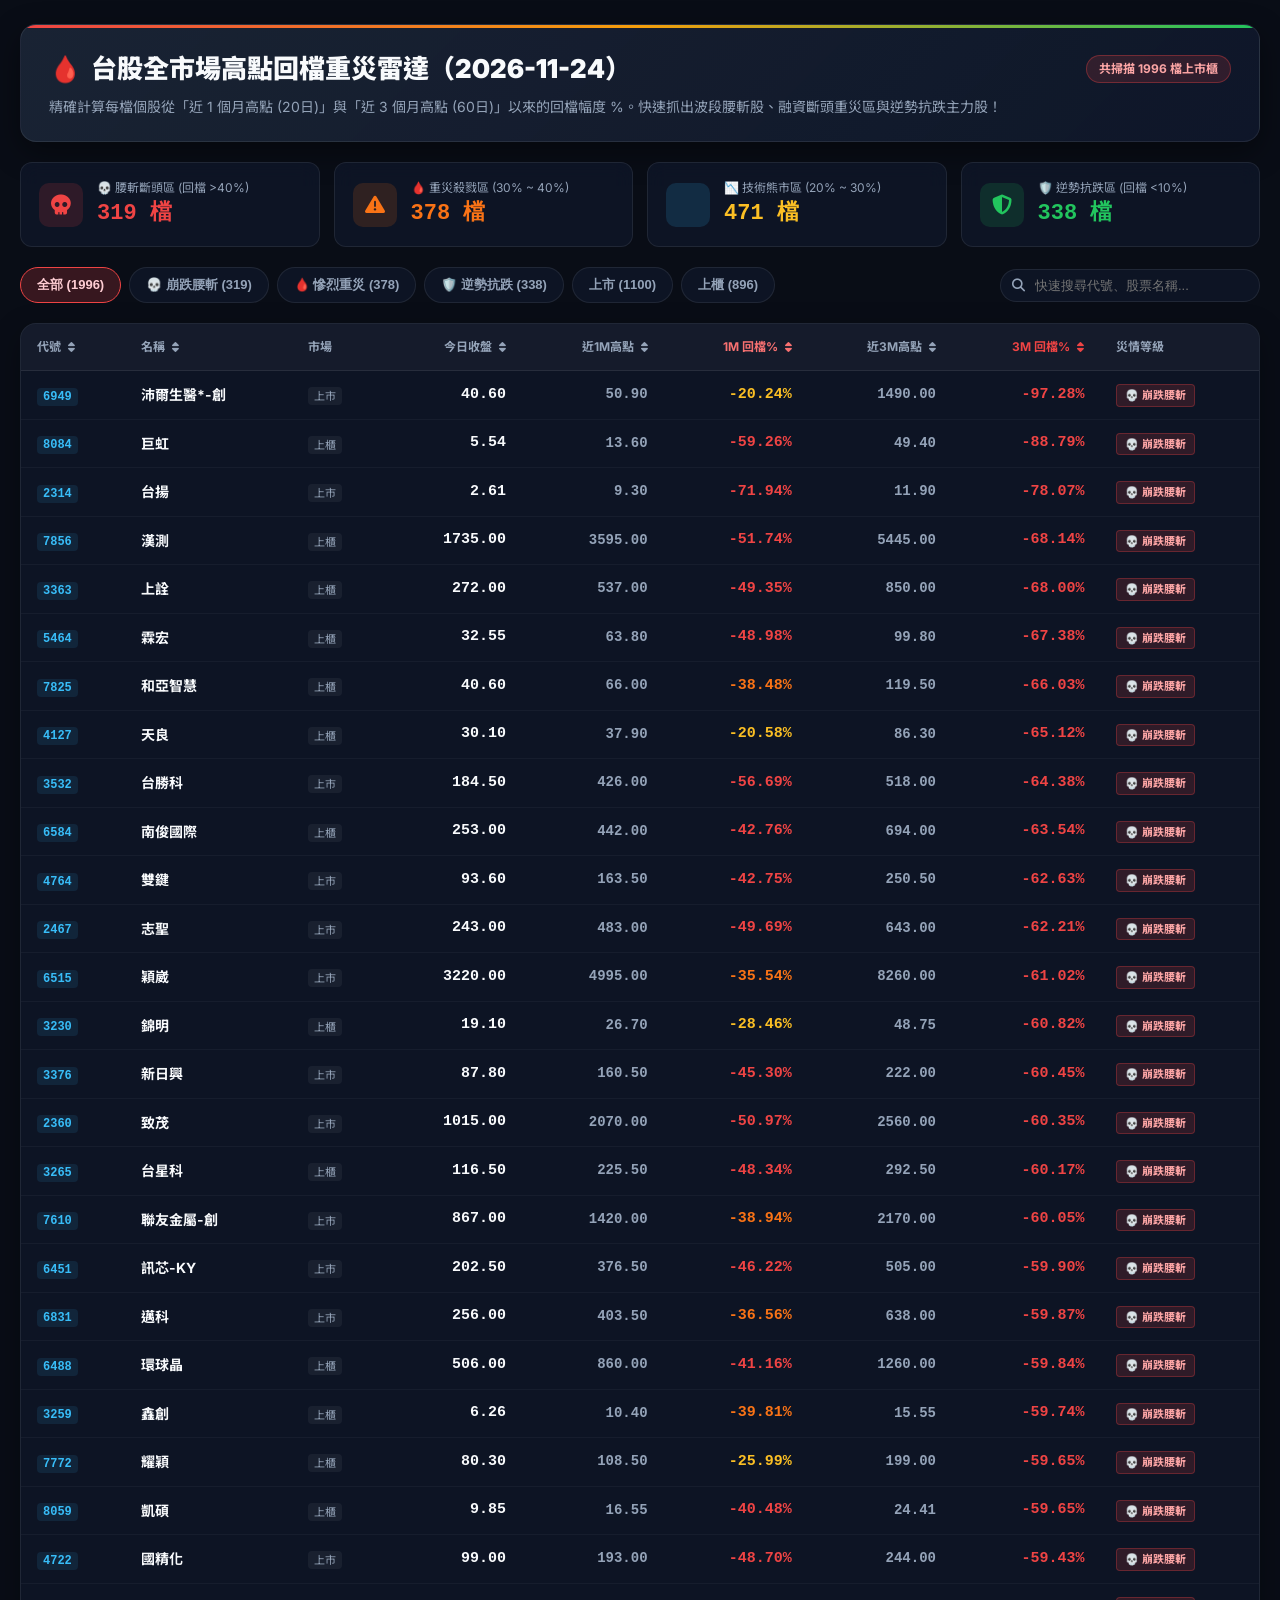
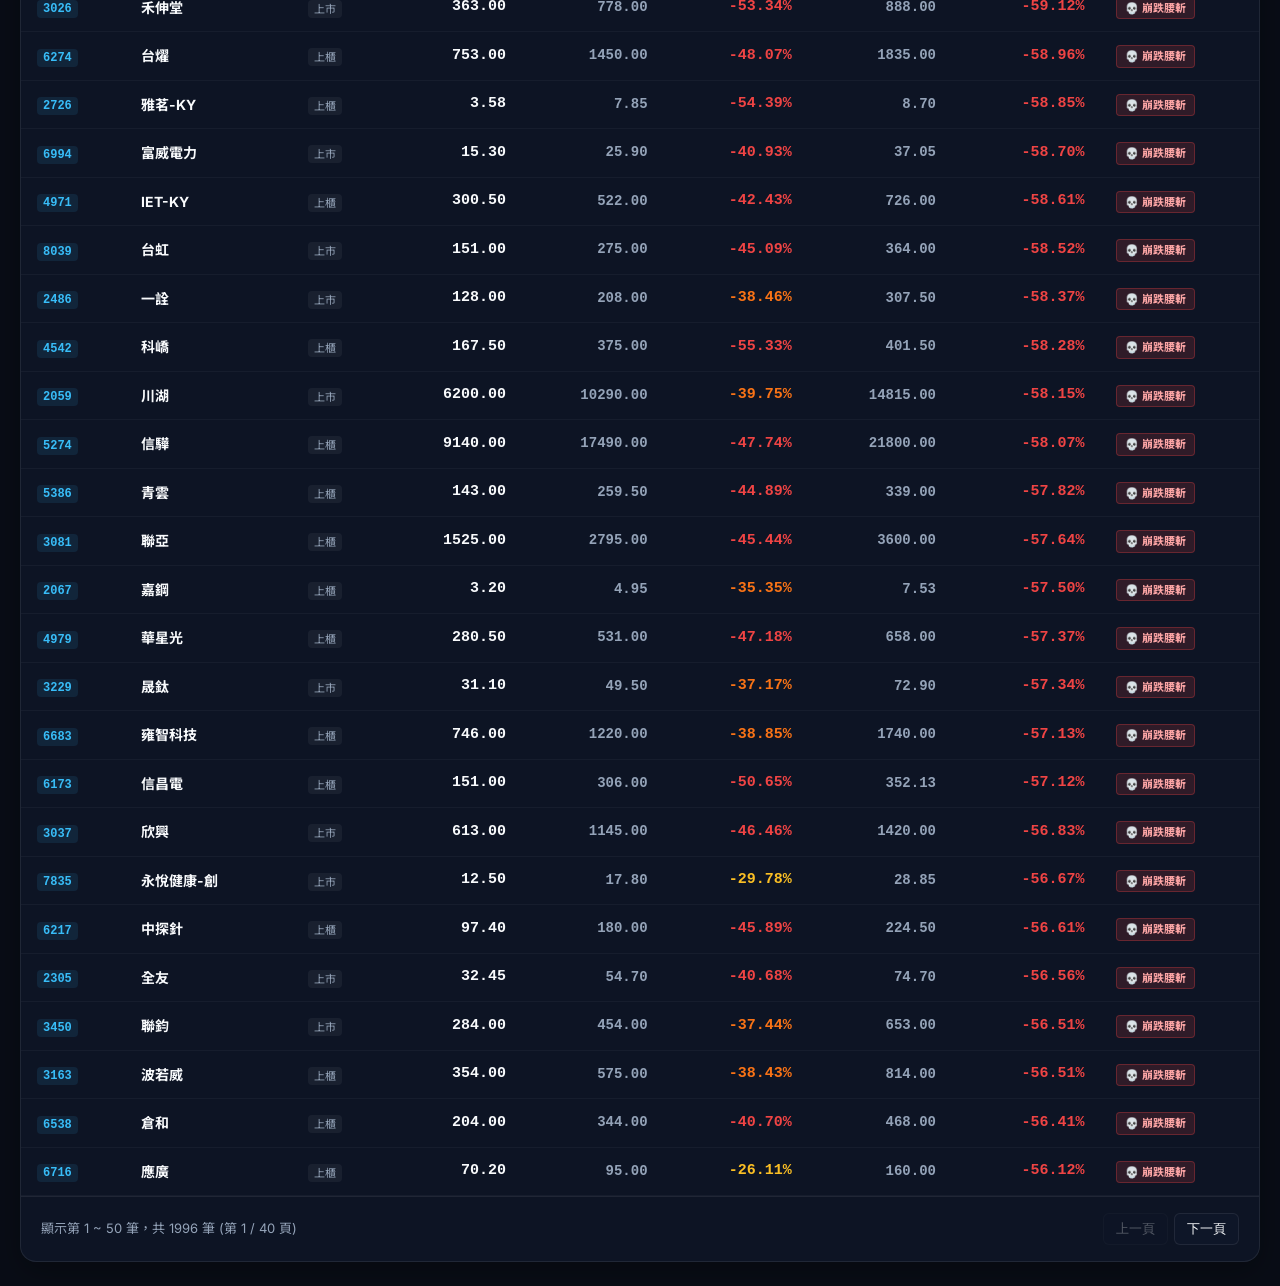
==== commit 9c50b606: "feat: sync drawdown radar and daily data for 2026-11-24" ====
--- a/drawdown.html
+++ b/drawdown.html
@@ -3,7 +3,7 @@
 <head>
   <meta charset="UTF-8" />
   <meta name="viewport" content="width=device-width, initial-scale=1.0, maximum-scale=1.0, user-scalable=no" />
-  <title>🩸 台股高點回檔重災儀表板 (2026-11-23) ｜ 1,996 檔上市櫃崩跌深度雷達</title>
+  <title>🩸 台股高點回檔重災儀表板 (2026-11-24) ｜ 1,996 檔上市櫃崩跌深度雷達</title>
   <link rel="preconnect" href="https://fonts.googleapis.com" />
   <link rel="preconnect" href="https://fonts.gstatic.com" crossorigin />
   <link href="https://fonts.googleapis.com/css2?family=Inter:wght@400;500;600;700;800;900&family=Noto+Sans+TC:wght@400;500;700;900&display=swap" rel="stylesheet" />
@@ -309,7 +309,7 @@
     <header class="header-card">
       <div class="header-title-row">
         <h1 class="header-title">
-          <span>🩸</span> 台股全市場高點回檔重災雷達（2026-11-23）
+          <span>🩸</span> 台股全市場高點回檔重災雷達（2026-11-24）
         </h1>
         <span class="tag-badge">共掃描 1996 檔上市櫃</span>
       </div>
@@ -324,28 +324,28 @@
         <div class="stat-icon red"><i class="fa-solid fa-skull"></i></div>
         <div class="stat-info">
           <div class="stat-label">💀 腰斬斷頭區 (回檔 >40%)</div>
-          <div class="stat-val" style="color: #ef4444;">488 檔</div>
+          <div class="stat-val" style="color: #ef4444;">319 檔</div>
         </div>
       </div>
       <div class="stat-card">
         <div class="stat-icon orange"><i class="fa-solid fa-triangle-exclamation"></i></div>
         <div class="stat-info">
           <div class="stat-label">🩸 重災殺戮區 (30% ~ 40%)</div>
-          <div class="stat-val" style="color: #f97316;">421 檔</div>
+          <div class="stat-val" style="color: #f97316;">378 檔</div>
         </div>
       </div>
       <div class="stat-card">
         <div class="stat-icon blue"><i class="fa-solid fa-chart-line-down"></i></div>
         <div class="stat-info">
           <div class="stat-label">📉 技術熊市區 (20% ~ 30%)</div>
-          <div class="stat-val" style="color: #fbbf24;">480 檔</div>
+          <div class="stat-val" style="color: #fbbf24;">471 檔</div>
         </div>
       </div>
       <div class="stat-card">
         <div class="stat-icon green"><i class="fa-solid fa-shield-halved"></i></div>
         <div class="stat-info">
           <div class="stat-label">🛡️ 逆勢抗跌區 (回檔 <10%)</div>
-          <div class="stat-val" style="color: #22c55e;">201 檔</div>
+          <div class="stat-val" style="color: #22c55e;">338 檔</div>
         </div>
       </div>
     </section>
@@ -354,9 +354,9 @@
     <div class="control-bar">
       <div class="filter-pills" id="filterPills">
         <button class="pill-btn active" data-filter="all">全部 (1996)</button>
-        <button class="pill-btn" data-filter="severe_40">💀 崩跌腰斬 (488)</button>
-        <button class="pill-btn" data-filter="heavy_30">🩸 慘烈重災 (421)</button>
-        <button class="pill-btn" data-filter="strong_safe">🛡️ 逆勢抗跌 (201)</button>
+        <button class="pill-btn" data-filter="severe_40">💀 崩跌腰斬 (319)</button>
+        <button class="pill-btn" data-filter="heavy_30">🩸 慘烈重災 (378)</button>
+        <button class="pill-btn" data-filter="strong_safe">🛡️ 逆勢抗跌 (338)</button>
         <button class="pill-btn" data-filter="mkt_twse">上市 (1100)</button>
         <button class="pill-btn" data-filter="mkt_tpex">上櫃 (896)</button>
       </div>
@@ -397,7 +397,7 @@
   </div>
 
   <script>
-    const ALL_DATA = [{"code": "6949", "name": "沛爾生醫*-創", "market": "上市", "close": 36.95, "high_1m": 50.9, "dd_1m": -27.41, "high_3m": 1490.0, "dd_3m": -97.52, "low_1m": 35.0, "low_3m": 34.75, "volume": 5855, "tier": "💀 崩跌腰斬區 (>40%)", "tier_code": "severe_40"}, {"code": "8084", "name": "巨虹", "market": "上櫃", "close": 5.54, "high_1m": 13.6, "dd_1m": -59.26, "high_3m": 49.4, "dd_3m": -88.79, "low_1m": 5.54, "low_3m": 5.54, "volume": 0, "tier": "💀 崩跌腰斬區 (>40%)", "tier_code": "severe_40"}, {"code": "2314", "name": "台揚", "market": "上市", "close": 2.89, "high_1m": 9.3, "dd_1m": -68.92, "high_3m": 11.9, "dd_3m": -75.71, "low_1m": 2.89, "low_3m": 2.89, "volume": 129, "tier": "💀 崩跌腰斬區 (>40%)", "tier_code": "severe_40"}, {"code": "7856", "name": "漢測", "market": "上櫃", "close": 1580.0, "high_1m": 3750.0, "dd_1m": -57.87, "high_3m": 5445.0, "dd_3m": -70.98, "low_1m": 1525.0, "low_3m": 1525.0, "volume": 1247, "tier": "💀 崩跌腰斬區 (>40%)", "tier_code": "severe_40"}, {"code": "3363", "name": "上詮", "market": "上櫃", "close": 247.5, "high_1m": 537.0, "dd_1m": -53.91, "high_3m": 850.0, "dd_3m": -70.88, "low_1m": 231.0, "low_3m": 231.0, "volume": 3779, "tier": "💀 崩跌腰斬區 (>40%)", "tier_code": "severe_40"}, {"code": "5464", "name": "霖宏", "market": "上櫃", "close": 29.6, "high_1m": 64.6, "dd_1m": -54.18, "high_3m": 99.8, "dd_3m": -70.34, "low_1m": 29.6, "low_3m": 29.6, "volume": 6986, "tier": "💀 崩跌腰斬區 (>40%)", "tier_code": "severe_40"}, {"code": "3532", "name": "台勝科", "market": "上市", "close": 168.0, "high_1m": 428.0, "dd_1m": -60.75, "high_3m": 518.0, "dd_3m": -67.57, "low_1m": 168.0, "low_3m": 168.0, "volume": 5522, "tier": "💀 崩跌腰斬區 (>40%)", "tier_code": "severe_40"}, {"code": "7825", "name": "和亞智慧", "market": "上櫃", "close": 39.0, "high_1m": 67.6, "dd_1m": -42.31, "high_3m": 119.5, "dd_3m": -67.36, "low_1m": 36.4, "low_3m": 36.4, "volume": 43, "tier": "💀 崩跌腰斬區 (>40%)", "tier_code": "severe_40"}, {"code": "6584", "name": "南俊國際", "market": "上櫃", "close": 230.0, "high_1m": 455.0, "dd_1m": -49.45, "high_3m": 694.0, "dd_3m": -66.86, "low_1m": 202.5, "low_3m": 202.5, "volume": 639, "tier": "💀 崩跌腰斬區 (>40%)", "tier_code": "severe_40"}, {"code": "4127", "name": "天良", "market": "上櫃", "close": 29.65, "high_1m": 37.9, "dd_1m": -21.77, "high_3m": 88.8, "dd_3m": -66.61, "low_1m": 28.0, "low_3m": 28.0, "volume": 42, "tier": "💀 崩跌腰斬區 (>40%)", "tier_code": "severe_40"}, {"code": "4764", "name": "雙鍵", "market": "上市", "close": 85.1, "high_1m": 167.5, "dd_1m": -49.19, "high_3m": 250.5, "dd_3m": -66.03, "low_1m": 77.3, "low_3m": 77.3, "volume": 1830, "tier": "💀 崩跌腰斬區 (>40%)", "tier_code": "severe_40"}, {"code": "2467", "name": "志聖", "market": "上市", "close": 221.0, "high_1m": 483.0, "dd_1m": -54.24, "high_3m": 643.0, "dd_3m": -65.63, "low_1m": 197.0, "low_3m": 197.0, "volume": 2988, "tier": "💀 崩跌腰斬區 (>40%)", "tier_code": "severe_40"}, {"code": "6515", "name": "穎崴", "market": "上市", "close": 2930.0, "high_1m": 4995.0, "dd_1m": -41.34, "high_3m": 8260.0, "dd_3m": -64.53, "low_1m": 2600.0, "low_3m": 2600.0, "volume": 789, "tier": "💀 崩跌腰斬區 (>40%)", "tier_code": "severe_40"}, {"code": "3230", "name": "錦明", "market": "上櫃", "close": 17.4, "high_1m": 28.5, "dd_1m": -38.95, "high_3m": 48.75, "dd_3m": -64.31, "low_1m": 16.75, "low_3m": 16.75, "volume": 312, "tier": "💀 崩跌腰斬區 (>40%)", "tier_code": "severe_40"}, {"code": "3376", "name": "新日興", "market": "上市", "close": 79.9, "high_1m": 171.0, "dd_1m": -53.27, "high_3m": 222.0, "dd_3m": -64.01, "low_1m": 74.4, "low_3m": 74.4, "volume": 3617, "tier": "💀 崩跌腰斬區 (>40%)", "tier_code": "severe_40"}, {"code": "2360", "name": "致茂", "market": "上市", "close": 927.0, "high_1m": 2070.0, "dd_1m": -55.22, "high_3m": 2560.0, "dd_3m": -63.79, "low_1m": 835.0, "low_3m": 835.0, "volume": 7127, "tier": "💀 崩跌腰斬區 (>40%)", "tier_code": "severe_40"}, {"code": "3265", "name": "台星科", "market": "上櫃", "close": 106.0, "high_1m": 233.0, "dd_1m": -54.51, "high_3m": 292.5, "dd_3m": -63.76, "low_1m": 99.1, "low_3m": 99.1, "volume": 6008, "tier": "💀 崩跌腰斬區 (>40%)", "tier_code": "severe_40"}, {"code": "7610", "name": "聯友金屬-創", "market": "上市", "close": 789.0, "high_1m": 1420.0, "dd_1m": -44.44, "high_3m": 2170.0, "dd_3m": -63.64, "low_1m": 689.0, "low_3m": 689.0, "volume": 723, "tier": "💀 崩跌腰斬區 (>40%)", "tier_code": "severe_40"}, {"code": "6831", "name": "邁科", "market": "上市", "close": 233.0, "high_1m": 412.0, "dd_1m": -43.45, "high_3m": 638.0, "dd_3m": -63.48, "low_1m": 207.0, "low_3m": 207.0, "volume": 979, "tier": "💀 崩跌腰斬區 (>40%)", "tier_code": "severe_40"}, {"code": "6451", "name": "訊芯-KY", "market": "上市", "close": 184.5, "high_1m": 376.5, "dd_1m": -51.0, "high_3m": 505.0, "dd_3m": -63.47, "low_1m": 169.5, "low_3m": 169.5, "volume": 2530, "tier": "💀 崩跌腰斬區 (>40%)", "tier_code": "severe_40"}, {"code": "6488", "name": "環球晶", "market": "上櫃", "close": 460.5, "high_1m": 860.0, "dd_1m": -46.45, "high_3m": 1260.0, "dd_3m": -63.45, "low_1m": 410.5, "low_3m": 410.5, "volume": 12112, "tier": "💀 崩跌腰斬區 (>40%)", "tier_code": "severe_40"}, {"code": "7772", "name": "耀穎", "market": "上櫃", "close": 73.0, "high_1m": 113.5, "dd_1m": -35.68, "high_3m": 199.0, "dd_3m": -63.32, "low_1m": 63.8, "low_3m": 63.8, "volume": 235, "tier": "💀 崩跌腰斬區 (>40%)", "tier_code": "severe_40"}, {"code": "4722", "name": "國精化", "market": "上市", "close": 90.0, "high_1m": 193.0, "dd_1m": -53.37, "high_3m": 244.0, "dd_3m": -63.11, "low_1m": 86.7, "low_3m": 86.7, "volume": 6669, "tier": "💀 崩跌腰斬區 (>40%)", "tier_code": "severe_40"}, {"code": "3026", "name": "禾伸堂", "market": "上市", "close": 330.0, "high_1m": 783.0, "dd_1m": -57.85, "high_3m": 888.0, "dd_3m": -62.84, "low_1m": 294.5, "low_3m": 294.5, "volume": 12520, "tier": "💀 崩跌腰斬區 (>40%)", "tier_code": "severe_40"}, {"code": "6274", "name": "台燿", "market": "上櫃", "close": 685.0, "high_1m": 1450.0, "dd_1m": -52.76, "high_3m": 1835.0, "dd_3m": -62.67, "low_1m": 585.0, "low_3m": 585.0, "volume": 18253, "tier": "💀 崩跌腰斬區 (>40%)", "tier_code": "severe_40"}, {"code": "4971", "name": "IET-KY", "market": "上櫃", "close": 273.5, "high_1m": 522.0, "dd_1m": -47.61, "high_3m": 726.0, "dd_3m": -62.33, "low_1m": 258.0, "low_3m": 258.0, "volume": 1739, "tier": "💀 崩跌腰斬區 (>40%)", "tier_code": "severe_40"}, {"code": "8039", "name": "台虹", "market": "上市", "close": 137.5, "high_1m": 275.0, "dd_1m": -50.0, "high_3m": 364.0, "dd_3m": -62.23, "low_1m": 124.0, "low_3m": 124.0, "volume": 12774, "tier": "💀 崩跌腰斬區 (>40%)", "tier_code": "severe_40"}, {"code": "8059", "name": "凱碩", "market": "上櫃", "close": 9.23, "high_1m": 16.55, "dd_1m": -44.23, "high_3m": 24.41, "dd_3m": -62.19, "low_1m": 8.56, "low_3m": 8.56, "volume": 110, "tier": "💀 崩跌腰斬區 (>40%)", "tier_code": "severe_40"}, {"code": "2486", "name": "一詮", "market": "上市", "close": 116.5, "high_1m": 208.0, "dd_1m": -43.99, "high_3m": 307.5, "dd_3m": -62.11, "low_1m": 106.5, "low_3m": 106.5, "volume": 7323, "tier": "💀 崩跌腰斬區 (>40%)", "tier_code": "severe_40"}, {"code": "4542", "name": "科嶠", "market": "上櫃", "close": 152.5, "high_1m": 375.0, "dd_1m": -59.33, "high_3m": 401.5, "dd_3m": -62.02, "low_1m": 139.5, "low_3m": 139.5, "volume": 1391, "tier": "💀 崩跌腰斬區 (>40%)", "tier_code": "severe_40"}, {"code": "2059", "name": "川湖", "market": "上市", "close": 5640.0, "high_1m": 10290.0, "dd_1m": -45.19, "high_3m": 14815.0, "dd_3m": -61.93, "low_1m": 4980.0, "low_3m": 4980.0, "volume": 1003, "tier": "💀 崩跌腰斬區 (>40%)", "tier_code": "severe_40"}, {"code": "5274", "name": "信驊", "market": "上櫃", "close": 8310.0, "high_1m": 17490.0, "dd_1m": -52.49, "high_3m": 21800.0, "dd_3m": -61.88, "low_1m": 7295.0, "low_3m": 7295.0, "volume": 718, "tier": "💀 崩跌腰斬區 (>40%)", "tier_code": "severe_40"}, {"code": "5386", "name": "青雲", "market": "上櫃", "close": 130.0, "high_1m": 259.5, "dd_1m": -49.9, "high_3m": 339.0, "dd_3m": -61.65, "low_1m": 120.0, "low_3m": 120.0, "volume": 1770, "tier": "💀 崩跌腰斬區 (>40%)", "tier_code": "severe_40"}, {"code": "6994", "name": "富威電力", "market": "上市", "close": 14.35, "high_1m": 26.2, "dd_1m": -45.23, "high_3m": 37.2, "dd_3m": -61.42, "low_1m": 14.1, "low_3m": 14.1, "volume": 632, "tier": "💀 崩跌腰斬區 (>40%)", "tier_code": "severe_40"}, {"code": "3081", "name": "聯亞", "market": "上櫃", "close": 1390.0, "high_1m": 2795.0, "dd_1m": -50.27, "high_3m": 3600.0, "dd_3m": -61.39, "low_1m": 1230.0, "low_3m": 1230.0, "volume": 6662, "tier": "💀 崩跌腰斬區 (>40%)", "tier_code": "severe_40"}, {"code": "4979", "name": "華星光", "market": "上櫃", "close": 255.0, "high_1m": 531.0, "dd_1m": -51.98, "high_3m": 658.0, "dd_3m": -61.25, "low_1m": 239.5, "low_3m": 239.5, "volume": 9951, "tier": "💀 崩跌腰斬區 (>40%)", "tier_code": "severe_40"}, {"code": "3229", "name": "晟鈦", "market": "上市", "close": 28.3, "high_1m": 50.0, "dd_1m": -43.4, "high_3m": 72.9, "dd_3m": -61.18, "low_1m": 26.05, "low_3m": 26.05, "volume": 363, "tier": "💀 崩跌腰斬區 (>40%)", "tier_code": "severe_40"}, {"code": "6683", "name": "雍智科技", "market": "上櫃", "close": 679.0, "high_1m": 1230.0, "dd_1m": -44.8, "high_3m": 1740.0, "dd_3m": -60.98, "low_1m": 601.0, "low_3m": 601.0, "volume": 991, "tier": "💀 崩跌腰斬區 (>40%)", "tier_code": "severe_40"}, {"code": "6173", "name": "信昌電", "market": "上櫃", "close": 137.5, "high_1m": 309.5, "dd_1m": -55.57, "high_3m": 352.13, "dd_3m": -60.95, "low_1m": 123.5, "low_3m": 123.5, "volume": 8163, "tier": "💀 崩跌腰斬區 (>40%)", "tier_code": "severe_40"}, {"code": "3037", "name": "欣興", "market": "上市", "close": 558.0, "high_1m": 1145.0, "dd_1m": -51.27, "high_3m": 1420.0, "dd_3m": -60.7, "low_1m": 484.5, "low_3m": 484.5, "volume": 46509, "tier": "💀 崩跌腰斬區 (>40%)", "tier_code": "severe_40"}, {"code": "6217", "name": "中探針", "market": "上櫃", "close": 88.6, "high_1m": 180.0, "dd_1m": -50.78, "high_3m": 224.5, "dd_3m": -60.53, "low_1m": 77.5, "low_3m": 77.5, "volume": 4339, "tier": "💀 崩跌腰斬區 (>40%)", "tier_code": "severe_40"}, {"code": "2305", "name": "全友", "market": "上市", "close": 29.5, "high_1m": 54.7, "dd_1m": -46.07, "high_3m": 74.7, "dd_3m": -60.51, "low_1m": 26.7, "low_3m": 26.7, "volume": 1764, "tier": "💀 崩跌腰斬區 (>40%)", "tier_code": "severe_40"}, {"code": "3163", "name": "波若威", "market": "上櫃", "close": 322.0, "high_1m": 575.0, "dd_1m": -44.0, "high_3m": 814.0, "dd_3m": -60.44, "low_1m": 308.0, "low_3m": 308.0, "volume": 4640, "tier": "💀 崩跌腰斬區 (>40%)", "tier_code": "severe_40"}, {"code": "3450", "name": "聯鈞", "market": "上市", "close": 258.5, "high_1m": 454.0, "dd_1m": -43.06, "high_3m": 653.0, "dd_3m": -60.41, "low_1m": 234.0, "low_3m": 234.0, "volume": 5929, "tier": "💀 崩跌腰斬區 (>40%)", "tier_code": "severe_40"}, {"code": "6538", "name": "倉和", "market": "上櫃", "close": 185.5, "high_1m": 344.0, "dd_1m": -46.08, "high_3m": 468.0, "dd_3m": -60.36, "low_1m": 165.0, "low_3m": 165.0, "volume": 1556, "tier": "💀 崩跌腰斬區 (>40%)", "tier_code": "severe_40"}, {"code": "2726", "name": "雅茗-KY", "market": "上櫃", "close": 3.47, "high_1m": 7.85, "dd_1m": -55.8, "high_3m": 8.7, "dd_3m": -60.11, "low_1m": 3.2, "low_3m": 3.2, "volume": 108, "tier": "💀 崩跌腰斬區 (>40%)", "tier_code": "severe_40"}, {"code": "6716", "name": "應廣", "market": "上櫃", "close": 63.9, "high_1m": 95.0, "dd_1m": -32.74, "high_3m": 160.0, "dd_3m": -60.06, "low_1m": 60.2, "low_3m": 60.2, "volume": 231, "tier": "💀 崩跌腰斬區 (>40%)", "tier_code": "severe_40"}, {"code": "3362", "name": "先進光", "market": "上櫃", "close": 85.7, "high_1m": 163.0, "dd_1m": -47.42, "high_3m": 214.5, "dd_3m": -60.05, "low_1m": 78.2, "low_3m": 78.2, "volume": 1208, "tier": "💀 崩跌腰斬區 (>40%)", "tier_code": "severe_40"}, {"code": "6727", "name": "亞泰金屬", "market": "上櫃", "close": 242.0, "high_1m": 505.0, "dd_1m": -52.08, "high_3m": 605.0, "dd_3m": -60.0, "low_1m": 220.0, "low_3m": 220.0, "volume": 2740, "tier": "💀 崩跌腰斬區 (>40%)", "tier_code": "severe_40"}, {"code": "6187", "name": "萬潤", "market": "上櫃", "close": 673.0, "high_1m": 1360.0, "dd_1m": -50.51, "high_3m": 1680.0, "dd_3m": -59.94, "low_1m": 576.0, "low_3m": 576.0, "volume": 3632, "tier": "💀 崩跌腰斬區 (>40%)", "tier_code": "severe_40"}, {"code": "3455", "name": "由田", "market": "上櫃", "close": 123.5, "high_1m": 274.5, "dd_1m": -55.01, "high_3m": 308.0, "dd_3m": -59.9, "low_1m": 110.0, "low_3m": 110.0, "volume": 1926, "tier": "💀 崩跌腰斬區 (>40%)", "tier_code": "severe_40"}, {"code": "6449", "name": "鈺邦", "market": "上市", "close": 113.0, "high_1m": 230.0, "dd_1m": -50.87, "high_3m": 280.0, "dd_3m": -59.64, "low_1m": 103.0, "low_3m": 103.0, "volume": 1611, "tier": "💀 崩跌腰斬區 (>40%)", "tier_code": "severe_40"}, {"code": "7769", "name": "鴻勁", "market": "上市", "close": 2910.0, "high_1m": 5610.0, "dd_1m": -48.13, "high_3m": 7160.0, "dd_3m": -59.36, "low_1m": 2680.0, "low_3m": 2680.0, "volume": 2182, "tier": "💀 崩跌腰斬區 (>40%)", "tier_code": "severe_40"}, {"code": "3189", "name": "景碩", "market": "上市", "close": 467.5, "high_1m": 1055.0, "dd_1m": -55.69, "high_3m": 1150.0, "dd_3m": -59.35, "low_1m": 423.0, "low_3m": 423.0, "volume": 54752, "tier": "💀 崩跌腰斬區 (>40%)", "tier_code": "severe_40"}, {"code": "7751", "name": "竑騰", "market": "上櫃", "close": 815.0, "high_1m": 1430.0, "dd_1m": -43.01, "high_3m": 1985.0, "dd_3m": -58.94, "low_1m": 734.0, "low_3m": 734.0, "volume": 395, "tier": "💀 崩跌腰斬區 (>40%)", "tier_code": "severe_40"}, {"code": "7734", "name": "印能科技", "market": "上櫃", "close": 1300.0, "high_1m": 2410.0, "dd_1m": -46.06, "high_3m": 3165.0, "dd_3m": -58.93, "low_1m": 1145.0, "low_3m": 1145.0, "volume": 406, "tier": "💀 崩跌腰斬區 (>40%)", "tier_code": "severe_40"}, {"code": "3490", "name": "單井", "market": "上櫃", "close": 23.55, "high_1m": 42.5, "dd_1m": -44.59, "high_3m": 57.0, "dd_3m": -58.68, "low_1m": 22.3, "low_3m": 22.3, "volume": 884, "tier": "💀 崩跌腰斬區 (>40%)", "tier_code": "severe_40"}, {"code": "6291", "name": "沛亨", "market": "上櫃", "close": 224.0, "high_1m": 392.0, "dd_1m": -42.86, "high_3m": 539.0, "dd_3m": -58.44, "low_1m": 200.0, "low_3m": 200.0, "volume": 374, "tier": "💀 崩跌腰斬區 (>40%)", "tier_code": "severe_40"}, {"code": "6182", "name": "合晶", "market": "上櫃", "close": 58.2, "high_1m": 107.5, "dd_1m": -45.86, "high_3m": 140.0, "dd_3m": -58.43, "low_1m": 52.4, "low_3m": 52.4, "volume": 30621, "tier": "💀 崩跌腰斬區 (>40%)", "tier_code": "severe_40"}, {"code": "3211", "name": "順達", "market": "上櫃", "close": 172.5, "high_1m": 337.5, "dd_1m": -48.89, "high_3m": 414.5, "dd_3m": -58.38, "low_1m": 157.0, "low_3m": 157.0, "volume": 3816, "tier": "💀 崩跌腰斬區 (>40%)", "tier_code": "severe_40"}, {"code": "4991", "name": "環宇-KY", "market": "上櫃", "close": 234.5, "high_1m": 462.5, "dd_1m": -49.3, "high_3m": 560.0, "dd_3m": -58.13, "low_1m": 221.0, "low_3m": 221.0, "volume": 3776, "tier": "💀 崩跌腰斬區 (>40%)", "tier_code": "severe_40"}, {"code": "6861", "name": "睿生光電", "market": "上市", "close": 136.0, "high_1m": 246.0, "dd_1m": -44.72, "high_3m": 324.5, "dd_3m": -58.09, "low_1m": 121.5, "low_3m": 121.5, "volume": 704, "tier": "💀 崩跌腰斬區 (>40%)", "tier_code": "severe_40"}, {"code": "7795", "name": "長廣", "market": "上市", "close": 253.5, "high_1m": 436.0, "dd_1m": -41.86, "high_3m": 604.0, "dd_3m": -58.03, "low_1m": 221.5, "low_3m": 221.5, "volume": 1556, "tier": "💀 崩跌腰斬區 (>40%)", "tier_code": "severe_40"}, {"code": "2351", "name": "順德", "market": "上市", "close": 108.0, "high_1m": 207.0, "dd_1m": -47.83, "high_3m": 257.0, "dd_3m": -57.98, "low_1m": 95.5, "low_3m": 95.5, "volume": 5143, "tier": "💀 崩跌腰斬區 (>40%)", "tier_code": "severe_40"}, {"code": "8358", "name": "金居", "market": "上櫃", "close": 243.5, "high_1m": 460.0, "dd_1m": -47.07, "high_3m": 578.0, "dd_3m": -57.87, "low_1m": 222.5, "low_3m": 222.5, "volume": 21659, "tier": "💀 崩跌腰斬區 (>40%)", "tier_code": "severe_40"}, {"code": "5205", "name": "中茂", "market": "上櫃", "close": 17.0, "high_1m": 24.7, "dd_1m": -31.17, "high_3m": 40.25, "dd_3m": -57.76, "low_1m": 16.7, "low_3m": 16.5, "volume": 4, "tier": "💀 崩跌腰斬區 (>40%)", "tier_code": "severe_40"}, {"code": "8021", "name": "尖點", "market": "上市", "close": 247.0, "high_1m": 483.5, "dd_1m": -48.91, "high_3m": 584.0, "dd_3m": -57.71, "low_1m": 223.0, "low_3m": 223.0, "volume": 9559, "tier": "💀 崩跌腰斬區 (>40%)", "tier_code": "severe_40"}, {"code": "3504", "name": "揚明光", "market": "上市", "close": 40.75, "high_1m": 71.5, "dd_1m": -43.01, "high_3m": 95.6, "dd_3m": -57.37, "low_1m": 37.95, "low_3m": 37.95, "volume": 813, "tier": "💀 崩跌腰斬區 (>40%)", "tier_code": "severe_40"}, {"code": "7835", "name": "永悅健康-創", "market": "上市", "close": 12.3, "high_1m": 17.8, "dd_1m": -30.9, "high_3m": 28.85, "dd_3m": -57.37, "low_1m": 11.25, "low_3m": 11.25, "volume": 14, "tier": "💀 崩跌腰斬區 (>40%)", "tier_code": "severe_40"}, {"code": "2491", "name": "吉祥全", "market": "上市", "close": 24.05, "high_1m": 45.45, "dd_1m": -47.08, "high_3m": 56.4, "dd_3m": -57.36, "low_1m": 22.0, "low_3m": 22.0, "volume": 1164, "tier": "💀 崩跌腰斬區 (>40%)", "tier_code": "severe_40"}, {"code": "7740", "name": "熙特爾-創", "market": "上市", "close": 59.0, "high_1m": 106.0, "dd_1m": -44.34, "high_3m": 138.0, "dd_3m": -57.25, "low_1m": 54.6, "low_3m": 54.6, "volume": 726, "tier": "💀 崩跌腰斬區 (>40%)", "tier_code": "severe_40"}, {"code": "3441", "name": "聯一光", "market": "上櫃", "close": 125.5, "high_1m": 224.0, "dd_1m": -43.97, "high_3m": 293.5, "dd_3m": -57.24, "low_1m": 121.0, "low_3m": 113.0, "volume": 898, "tier": "💀 崩跌腰斬區 (>40%)", "tier_code": "severe_40"}, {"code": "8210", "name": "勤誠", "market": "上市", "close": 433.0, "high_1m": 787.0, "dd_1m": -44.98, "high_3m": 1010.0, "dd_3m": -57.13, "low_1m": 382.5, "low_3m": 382.5, "volume": 2109, "tier": "💀 崩跌腰斬區 (>40%)", "tier_code": "severe_40"}, {"code": "6739", "name": "竹陞科技", "market": "上櫃", "close": 588.0, "high_1m": 908.0, "dd_1m": -35.24, "high_3m": 1370.0, "dd_3m": -57.08, "low_1m": 499.5, "low_3m": 499.5, "volume": 411, "tier": "💀 崩跌腰斬區 (>40%)", "tier_code": "severe_40"}, {"code": "8046", "name": "南電", "market": "上市", "close": 670.0, "high_1m": 1390.0, "dd_1m": -51.8, "high_3m": 1560.0, "dd_3m": -57.05, "low_1m": 569.0, "low_3m": 569.0, "volume": 19356, "tier": "💀 崩跌腰斬區 (>40%)", "tier_code": "severe_40"}, {"code": "3016", "name": "嘉晶", "market": "上市", "close": 84.5, "high_1m": 149.5, "dd_1m": -43.48, "high_3m": 195.5, "dd_3m": -56.78, "low_1m": 77.1, "low_3m": 77.1, "volume": 5594, "tier": "💀 崩跌腰斬區 (>40%)", "tier_code": "severe_40"}, {"code": "8043", "name": "蜜望實", "market": "上櫃", "close": 67.5, "high_1m": 135.5, "dd_1m": -50.18, "high_3m": 156.0, "dd_3m": -56.73, "low_1m": 60.1, "low_3m": 60.1, "volume": 1800, "tier": "💀 崩跌腰斬區 (>40%)", "tier_code": "severe_40"}, {"code": "3718", "name": "中光電投控", "market": "上櫃", "close": 37.25, "high_1m": 58.5, "dd_1m": -36.32, "high_3m": 86.0, "dd_3m": -56.69, "low_1m": 34.55, "low_3m": 34.55, "volume": 2392, "tier": "💀 崩跌腰斬區 (>40%)", "tier_code": "severe_40"}, {"code": "4747", "name": "強生*", "market": "上櫃", "close": 12.65, "high_1m": 23.2, "dd_1m": -45.47, "high_3m": 29.15, "dd_3m": -56.6, "low_1m": 12.2, "low_3m": 12.2, "volume": 134, "tier": "💀 崩跌腰斬區 (>40%)", "tier_code": "severe_40"}, {"code": "5439", "name": "高技", "market": "上櫃", "close": 122.0, "high_1m": 223.0, "dd_1m": -45.29, "high_3m": 280.5, "dd_3m": -56.51, "low_1m": 109.0, "low_3m": 109.0, "volume": 2087, "tier": "💀 崩跌腰斬區 (>40%)", "tier_code": "severe_40"}, {"code": "6218", "name": "豪勉", "market": "上櫃", "close": 30.05, "high_1m": 55.0, "dd_1m": -45.36, "high_3m": 69.0, "dd_3m": -56.45, "low_1m": 27.65, "low_3m": 27.65, "volume": 1220, "tier": "💀 崩跌腰斬區 (>40%)", "tier_code": "severe_40"}, {"code": "6141", "name": "柏承", "market": "上市", "close": 28.0, "high_1m": 53.8, "dd_1m": -47.96, "high_3m": 64.2, "dd_3m": -56.39, "low_1m": 24.8, "low_3m": 24.8, "volume": 1070, "tier": "💀 崩跌腰斬區 (>40%)", "tier_code": "severe_40"}, {"code": "6693", "name": "廣閎科", "market": "上櫃", "close": 97.5, "high_1m": 169.5, "dd_1m": -42.48, "high_3m": 223.5, "dd_3m": -56.38, "low_1m": 87.6, "low_3m": 87.6, "volume": 794, "tier": "💀 崩跌腰斬區 (>40%)", "tier_code": "severe_40"}, {"code": "7792", "name": "安葆", "market": "上櫃", "close": 201.5, "high_1m": 362.5, "dd_1m": -44.41, "high_3m": 461.5, "dd_3m": -56.34, "low_1m": 185.0, "low_3m": 185.0, "volume": 518, "tier": "💀 崩跌腰斬區 (>40%)", "tier_code": "severe_40"}, {"code": "8027", "name": "鈦昇", "market": "上櫃", "close": 98.8, "high_1m": 183.5, "dd_1m": -46.16, "high_3m": 225.0, "dd_3m": -56.09, "low_1m": 91.0, "low_3m": 91.0, "volume": 1975, "tier": "💀 崩跌腰斬區 (>40%)", "tier_code": "severe_40"}, {"code": "6168", "name": "宏齊", "market": "上市", "close": 22.25, "high_1m": 37.3, "dd_1m": -40.35, "high_3m": 50.6, "dd_3m": -56.03, "low_1m": 20.0, "low_3m": 20.0, "volume": 2604, "tier": "💀 崩跌腰斬區 (>40%)", "tier_code": "severe_40"}, {"code": "5228", "name": "鈺鎧", "market": "上櫃", "close": 30.5, "high_1m": 66.7, "dd_1m": -54.27, "high_3m": 69.2, "dd_3m": -55.92, "low_1m": 27.65, "low_3m": 27.65, "volume": 413, "tier": "💀 崩跌腰斬區 (>40%)", "tier_code": "severe_40"}, {"code": "6213", "name": "聯茂", "market": "上市", "close": 391.0, "high_1m": 854.0, "dd_1m": -54.22, "high_3m": 885.0, "dd_3m": -55.82, "low_1m": 321.5, "low_3m": 321.5, "volume": 27700, "tier": "💀 崩跌腰斬區 (>40%)", "tier_code": "severe_40"}, {"code": "2455", "name": "全新", "market": "上市", "close": 271.5, "high_1m": 536.0, "dd_1m": -49.35, "high_3m": 613.0, "dd_3m": -55.71, "low_1m": 238.5, "low_3m": 238.5, "volume": 6837, "tier": "💀 崩跌腰斬區 (>40%)", "tier_code": "severe_40"}, {"code": "8064", "name": "東捷", "market": "上櫃", "close": 68.7, "high_1m": 124.0, "dd_1m": -44.6, "high_3m": 155.0, "dd_3m": -55.68, "low_1m": 60.6, "low_3m": 60.6, "volume": 3011, "tier": "💀 崩跌腰斬區 (>40%)", "tier_code": "severe_40"}, {"code": "7750", "name": "新代", "market": "上市", "close": 1125.0, "high_1m": 2160.0, "dd_1m": -47.92, "high_3m": 2535.0, "dd_3m": -55.62, "low_1m": 1010.0, "low_3m": 1010.0, "volume": 1370, "tier": "💀 崩跌腰斬區 (>40%)", "tier_code": "severe_40"}, {"code": "3324", "name": "雙鴻", "market": "上櫃", "close": 777.0, "high_1m": 1515.0, "dd_1m": -48.71, "high_3m": 1750.0, "dd_3m": -55.6, "low_1m": 715.0, "low_3m": 715.0, "volume": 7304, "tier": "💀 崩跌腰斬區 (>40%)", "tier_code": "severe_40"}, {"code": "4534", "name": "慶騰", "market": "上櫃", "close": 19.5, "high_1m": 36.59, "dd_1m": -46.71, "high_3m": 43.91, "dd_3m": -55.59, "low_1m": 18.4, "low_3m": 18.4, "volume": 220, "tier": "💀 崩跌腰斬區 (>40%)", "tier_code": "severe_40"}, {"code": "6907", "name": "雅特力-KY", "market": "上櫃", "close": 93.7, "high_1m": 157.0, "dd_1m": -40.32, "high_3m": 210.5, "dd_3m": -55.49, "low_1m": 86.6, "low_3m": 86.6, "volume": 614, "tier": "💀 崩跌腰斬區 (>40%)", "tier_code": "severe_40"}, {"code": "4931", "name": "新盛力", "market": "上櫃", "close": 128.5, "high_1m": 215.0, "dd_1m": -40.23, "high_3m": 288.0, "dd_3m": -55.38, "low_1m": 115.0, "low_3m": 115.0, "volume": 2809, "tier": "💀 崩跌腰斬區 (>40%)", "tier_code": "severe_40"}, {"code": "3234", "name": "光環", "market": "上櫃", "close": 98.2, "high_1m": 183.0, "dd_1m": -46.34, "high_3m": 220.0, "dd_3m": -55.36, "low_1m": 89.6, "low_3m": 89.6, "volume": 1674, "tier": "💀 崩跌腰斬區 (>40%)", "tier_code": "severe_40"}, {"code": "3259", "name": "鑫創", "market": "上櫃", "close": 6.95, "high_1m": 10.65, "dd_1m": -34.74, "high_3m": 15.55, "dd_3m": -55.31, "low_1m": 6.95, "low_3m": 6.95, "volume": 50, "tier": "💀 崩跌腰斬區 (>40%)", "tier_code": "severe_40"}, {"code": "2492", "name": "華新科", "market": "上市", "close": 193.0, "high_1m": 431.5, "dd_1m": -55.27, "high_3m": 431.5, "dd_3m": -55.27, "low_1m": 172.5, "low_3m": 172.5, "volume": 30200, "tier": "💀 崩跌腰斬區 (>40%)", "tier_code": "severe_40"}, {"code": "6640", "name": "均華", "market": "上櫃", "close": 591.0, "high_1m": 984.0, "dd_1m": -39.94, "high_3m": 1320.0, "dd_3m": -55.23, "low_1m": 525.0, "low_3m": 525.0, "volume": 391, "tier": "💀 崩跌腰斬區 (>40%)", "tier_code": "severe_40"}, {"code": "3605", "name": "宏致", "market": "上市", "close": 87.0, "high_1m": 173.0, "dd_1m": -49.71, "high_3m": 194.0, "dd_3m": -55.15, "low_1m": 77.8, "low_3m": 77.8, "volume": 6052, "tier": "💀 崩跌腰斬區 (>40%)", "tier_code": "severe_40"}, {"code": "6196", "name": "帆宣", "market": "上市", "close": 307.0, "high_1m": 604.0, "dd_1m": -49.17, "high_3m": 684.0, "dd_3m": -55.12, "low_1m": 275.5, "low_3m": 275.5, "volume": 2090, "tier": "💀 崩跌腰斬區 (>40%)", "tier_code": "severe_40"}, {"code": "6550", "name": "北極星藥業-KY", "market": "上市", "close": 10.65, "high_1m": 15.45, "dd_1m": -31.07, "high_3m": 23.68, "dd_3m": -55.03, "low_1m": 10.35, "low_3m": 10.35, "volume": 598, "tier": "💀 崩跌腰斬區 (>40%)", "tier_code": "severe_40"}, {"code": "5314", "name": "世紀*", "market": "上櫃", "close": 21.1, "high_1m": 26.4, "dd_1m": -20.08, "high_3m": 46.8, "dd_3m": -54.91, "low_1m": 18.8, "low_3m": 18.8, "volume": 42302, "tier": "💀 崩跌腰斬區 (>40%)", "tier_code": "severe_40"}, {"code": "6257", "name": "矽格", "market": "上市", "close": 132.5, "high_1m": 241.0, "dd_1m": -45.02, "high_3m": 293.5, "dd_3m": -54.86, "low_1m": 120.0, "low_3m": 120.0, "volume": 8709, "tier": "💀 崩跌腰斬區 (>40%)", "tier_code": "severe_40"}, {"code": "2327", "name": "國巨*", "market": "上市", "close": 310.0, "high_1m": 550.0, "dd_1m": -43.64, "high_3m": 686.0, "dd_3m": -54.81, "low_1m": 288.5, "low_3m": 288.5, "volume": 73389, "tier": "💀 崩跌腰斬區 (>40%)", "tier_code": "severe_40"}, {"code": "3581", "name": "博磊", "market": "上櫃", "close": 58.1, "high_1m": 127.5, "dd_1m": -54.43, "high_3m": 128.5, "dd_3m": -54.79, "low_1m": 52.9, "low_3m": 52.9, "volume": 549, "tier": "💀 崩跌腰斬區 (>40%)", "tier_code": "severe_40"}, {"code": "2241", "name": "艾姆勒", "market": "上市", "close": 25.9, "high_1m": 46.4, "dd_1m": -44.18, "high_3m": 57.2, "dd_3m": -54.72, "low_1m": 23.9, "low_3m": 23.9, "volume": 1438, "tier": "💀 崩跌腰斬區 (>40%)", "tier_code": "severe_40"}, {"code": "3008", "name": "大立光", "market": "上市", "close": 3620.0, "high_1m": 6370.0, "dd_1m": -43.17, "high_3m": 7995.0, "dd_3m": -54.72, "low_1m": 3400.0, "low_3m": 3400.0, "volume": 4146, "tier": "💀 崩跌腰斬區 (>40%)", "tier_code": "severe_40"}, {"code": "3583", "name": "辛耘", "market": "上市", "close": 371.0, "high_1m": 615.0, "dd_1m": -39.67, "high_3m": 818.0, "dd_3m": -54.65, "low_1m": 324.5, "low_3m": 324.5, "volume": 1215, "tier": "💀 崩跌腰斬區 (>40%)", "tier_code": "severe_40"}, {"code": "6588", "name": "東典光電", "market": "上櫃", "close": 57.6, "high_1m": 92.0, "dd_1m": -37.39, "high_3m": 127.0, "dd_3m": -54.65, "low_1m": 52.3, "low_3m": 52.3, "volume": 561, "tier": "💀 崩跌腰斬區 (>40%)", "tier_code": "severe_40"}, {"code": "5321", "name": "美而快", "market": "上櫃", "close": 40.05, "high_1m": 60.9, "dd_1m": -34.24, "high_3m": 88.1, "dd_3m": -54.54, "low_1m": 36.05, "low_3m": 36.05, "volume": 481, "tier": "💀 崩跌腰斬區 (>40%)", "tier_code": "severe_40"}, {"code": "5328", "name": "華容", "market": "上櫃", "close": 30.65, "high_1m": 51.6, "dd_1m": -40.6, "high_3m": 67.4, "dd_3m": -54.53, "low_1m": 28.0, "low_3m": 28.0, "volume": 2760, "tier": "💀 崩跌腰斬區 (>40%)", "tier_code": "severe_40"}, {"code": "3055", "name": "蔚華科", "market": "上市", "close": 103.5, "high_1m": 155.0, "dd_1m": -33.23, "high_3m": 227.5, "dd_3m": -54.51, "low_1m": 89.8, "low_3m": 89.8, "volume": 1778, "tier": "💀 崩跌腰斬區 (>40%)", "tier_code": "severe_40"}, {"code": "4939", "name": "亞電", "market": "上櫃", "close": 43.4, "high_1m": 73.0, "dd_1m": -40.55, "high_3m": 95.2, "dd_3m": -54.41, "low_1m": 39.95, "low_3m": 39.95, "volume": 4187, "tier": "💀 崩跌腰斬區 (>40%)", "tier_code": "severe_40"}, {"code": "3518", "name": "柏騰", "market": "上市", "close": 23.9, "high_1m": 39.3, "dd_1m": -39.19, "high_3m": 52.0, "dd_3m": -54.04, "low_1m": 21.1, "low_3m": 21.1, "volume": 996, "tier": "💀 崩跌腰斬區 (>40%)", "tier_code": "severe_40"}, {"code": "3094", "name": "聯傑", "market": "上市", "close": 33.8, "high_1m": 56.9, "dd_1m": -40.6, "high_3m": 73.5, "dd_3m": -54.01, "low_1m": 30.95, "low_3m": 30.95, "volume": 2500, "tier": "💀 崩跌腰斬區 (>40%)", "tier_code": "severe_40"}, {"code": "2481", "name": "強茂", "market": "上市", "close": 88.1, "high_1m": 156.0, "dd_1m": -43.53, "high_3m": 191.5, "dd_3m": -53.99, "low_1m": 80.3, "low_3m": 80.3, "volume": 14764, "tier": "💀 崩跌腰斬區 (>40%)", "tier_code": "severe_40"}, {"code": "8028", "name": "昇陽半導體", "market": "上市", "close": 136.0, "high_1m": 257.5, "dd_1m": -47.18, "high_3m": 295.5, "dd_3m": -53.98, "low_1m": 125.5, "low_3m": 125.5, "volume": 6784, "tier": "💀 崩跌腰斬區 (>40%)", "tier_code": "severe_40"}, {"code": "4908", "name": "前鼎", "market": "上櫃", "close": 122.0, "high_1m": 212.0, "dd_1m": -42.45, "high_3m": 265.0, "dd_3m": -53.96, "low_1m": 113.0, "low_3m": 113.0, "volume": 1619, "tier": "💀 崩跌腰斬區 (>40%)", "tier_code": "severe_40"}, {"code": "3287", "name": "廣寰科", "market": "上櫃", "close": 40.8, "high_1m": 88.6, "dd_1m": -53.95, "high_3m": 88.6, "dd_3m": -53.95, "low_1m": 39.5, "low_3m": 34.3, "volume": 340, "tier": "💀 崩跌腰斬區 (>40%)", "tier_code": "severe_40"}, {"code": "6197", "name": "佳必琪", "market": "上市", "close": 184.0, "high_1m": 328.0, "dd_1m": -43.9, "high_3m": 397.5, "dd_3m": -53.71, "low_1m": 166.0, "low_3m": 166.0, "volume": 1482, "tier": "💀 崩跌腰斬區 (>40%)", "tier_code": "severe_40"}, {"code": "6290", "name": "良維", "market": "上櫃", "close": 135.5, "high_1m": 258.5, "dd_1m": -47.58, "high_3m": 292.5, "dd_3m": -53.68, "low_1m": 120.5, "low_3m": 120.5, "volume": 7192, "tier": "💀 崩跌腰斬區 (>40%)", "tier_code": "severe_40"}, {"code": "6442", "name": "光聖", "market": "上市", "close": 890.0, "high_1m": 1460.0, "dd_1m": -39.04, "high_3m": 1920.0, "dd_3m": -53.65, "low_1m": 779.0, "low_3m": 779.0, "volume": 3127, "tier": "💀 崩跌腰斬區 (>40%)", "tier_code": "severe_40"}, {"code": "2426", "name": "鼎元", "market": "上市", "close": 55.0, "high_1m": 100.0, "dd_1m": -45.0, "high_3m": 118.0, "dd_3m": -53.39, "low_1m": 49.25, "low_3m": 49.25, "volume": 8972, "tier": "💀 崩跌腰斬區 (>40%)", "tier_code": "severe_40"}, {"code": "1727", "name": "中華化", "market": "上市", "close": 59.6, "high_1m": 96.7, "dd_1m": -38.37, "high_3m": 127.76, "dd_3m": -53.35, "low_1m": 55.5, "low_3m": 55.5, "volume": 1832, "tier": "💀 崩跌腰斬區 (>40%)", "tier_code": "severe_40"}, {"code": "3236", "name": "千如", "market": "上櫃", "close": 28.7, "high_1m": 52.5, "dd_1m": -45.33, "high_3m": 61.5, "dd_3m": -53.33, "low_1m": 25.65, "low_3m": 25.65, "volume": 1656, "tier": "💀 崩跌腰斬區 (>40%)", "tier_code": "severe_40"}, {"code": "6209", "name": "今國光", "market": "上市", "close": 56.1, "high_1m": 104.5, "dd_1m": -46.32, "high_3m": 120.0, "dd_3m": -53.25, "low_1m": 51.0, "low_3m": 51.0, "volume": 6751, "tier": "💀 崩跌腰斬區 (>40%)", "tier_code": "severe_40"}, {"code": "2308", "name": "台達電", "market": "上市", "close": 990.0, "high_1m": 1575.0, "dd_1m": -37.14, "high_3m": 2115.0, "dd_3m": -53.19, "low_1m": 864.0, "low_3m": 864.0, "volume": 31389, "tier": "💀 崩跌腰斬區 (>40%)", "tier_code": "severe_40"}, {"code": "4416", "name": "三圓", "market": "上櫃", "close": 7.57, "high_1m": 12.6, "dd_1m": -39.92, "high_3m": 16.15, "dd_3m": -53.13, "low_1m": 7.46, "low_3m": 7.46, "volume": 399, "tier": "💀 崩跌腰斬區 (>40%)", "tier_code": "severe_40"}, {"code": "3042", "name": "晶技", "market": "上市", "close": 110.5, "high_1m": 179.5, "dd_1m": -38.44, "high_3m": 235.5, "dd_3m": -53.08, "low_1m": 98.0, "low_3m": 98.0, "volume": 5258, "tier": "💀 崩跌腰斬區 (>40%)", "tier_code": "severe_40"}, {"code": "3498", "name": "陽程", "market": "上櫃", "close": 130.0, "high_1m": 277.0, "dd_1m": -53.07, "high_3m": 277.0, "dd_3m": -53.07, "low_1m": 120.0, "low_3m": 120.0, "volume": 4685, "tier": "💀 崩跌腰斬區 (>40%)", "tier_code": "severe_40"}, {"code": "2233", "name": "宇隆", "market": "上市", "close": 84.3, "high_1m": 152.0, "dd_1m": -44.54, "high_3m": 179.5, "dd_3m": -53.04, "low_1m": 79.0, "low_3m": 79.0, "volume": 821, "tier": "💀 崩跌腰斬區 (>40%)", "tier_code": "severe_40"}, {"code": "8042", "name": "金山電", "market": "上櫃", "close": 78.0, "high_1m": 145.0, "dd_1m": -46.21, "high_3m": 166.0, "dd_3m": -53.01, "low_1m": 70.0, "low_3m": 70.0, "volume": 6843, "tier": "💀 崩跌腰斬區 (>40%)", "tier_code": "severe_40"}, {"code": "2484", "name": "希華", "market": "上市", "close": 44.6, "high_1m": 79.4, "dd_1m": -43.83, "high_3m": 94.8, "dd_3m": -52.95, "low_1m": 39.5, "low_3m": 39.5, "volume": 4189, "tier": "💀 崩跌腰斬區 (>40%)", "tier_code": "severe_40"}, {"code": "4556", "name": "旭然", "market": "上櫃", "close": 70.2, "high_1m": 121.0, "dd_1m": -41.98, "high_3m": 149.0, "dd_3m": -52.89, "low_1m": 62.7, "low_3m": 62.7, "volume": 638, "tier": "💀 崩跌腰斬區 (>40%)", "tier_code": "severe_40"}, {"code": "2067", "name": "嘉鋼", "market": "上櫃", "close": 3.55, "high_1m": 5.52, "dd_1m": -35.69, "high_3m": 7.53, "dd_3m": -52.86, "low_1m": 3.23, "low_3m": 3.23, "volume": 56, "tier": "💀 崩跌腰斬區 (>40%)", "tier_code": "severe_40"}, {"code": "3675", "name": "德微", "market": "上櫃", "close": 178.5, "high_1m": 294.0, "dd_1m": -39.29, "high_3m": 378.5, "dd_3m": -52.84, "low_1m": 157.0, "low_3m": 157.0, "volume": 717, "tier": "💀 崩跌腰斬區 (>40%)", "tier_code": "severe_40"}, {"code": "8096", "name": "擎亞", "market": "上櫃", "close": 54.7, "high_1m": 88.5, "dd_1m": -38.19, "high_3m": 116.0, "dd_3m": -52.84, "low_1m": 47.9, "low_3m": 47.9, "volume": 3260, "tier": "💀 崩跌腰斬區 (>40%)", "tier_code": "severe_40"}, {"code": "2072", "name": "世紀能源", "market": "上市", "close": 70.8, "high_1m": 124.5, "dd_1m": -43.13, "high_3m": 150.0, "dd_3m": -52.8, "low_1m": 67.0, "low_3m": 67.0, "volume": 1437, "tier": "💀 崩跌腰斬區 (>40%)", "tier_code": "severe_40"}, {"code": "6834", "name": "天二科技", "market": "上市", "close": 79.3, "high_1m": 130.5, "dd_1m": -39.23, "high_3m": 168.0, "dd_3m": -52.8, "low_1m": 69.6, "low_3m": 69.6, "volume": 3628, "tier": "💀 崩跌腰斬區 (>40%)", "tier_code": "severe_40"}, {"code": "3707", "name": "漢磊", "market": "上櫃", "close": 43.3, "high_1m": 72.5, "dd_1m": -40.28, "high_3m": 91.7, "dd_3m": -52.78, "low_1m": 39.5, "low_3m": 39.5, "volume": 4046, "tier": "💀 崩跌腰斬區 (>40%)", "tier_code": "severe_40"}, {"code": "2337", "name": "旺宏", "market": "上市", "close": 61.9, "high_1m": 107.5, "dd_1m": -42.42, "high_3m": 131.0, "dd_3m": -52.75, "low_1m": 57.4, "low_3m": 57.4, "volume": 70243, "tier": "💀 崩跌腰斬區 (>40%)", "tier_code": "severe_40"}, {"code": "6531", "name": "愛普*", "market": "上市", "close": 515.0, "high_1m": 885.0, "dd_1m": -41.81, "high_3m": 1090.0, "dd_3m": -52.75, "low_1m": 454.5, "low_3m": 454.5, "volume": 6934, "tier": "💀 崩跌腰斬區 (>40%)", "tier_code": "severe_40"}, {"code": "3624", "name": "光頡", "market": "上櫃", "close": 85.3, "high_1m": 141.0, "dd_1m": -39.5, "high_3m": 180.5, "dd_3m": -52.74, "low_1m": 71.3, "low_3m": 71.3, "volume": 6303, "tier": "💀 崩跌腰斬區 (>40%)", "tier_code": "severe_40"}, {"code": "8431", "name": "匯鑽科", "market": "上櫃", "close": 35.0, "high_1m": 64.4, "dd_1m": -45.65, "high_3m": 74.0, "dd_3m": -52.7, "low_1m": 32.25, "low_3m": 32.25, "volume": 764, "tier": "💀 崩跌腰斬區 (>40%)", "tier_code": "severe_40"}, {"code": "8261", "name": "富鼎", "market": "上市", "close": 97.0, "high_1m": 153.5, "dd_1m": -36.81, "high_3m": 205.0, "dd_3m": -52.68, "low_1m": 85.0, "low_3m": 85.0, "volume": 2073, "tier": "💀 崩跌腰斬區 (>40%)", "tier_code": "severe_40"}, {"code": "2359", "name": "所羅門", "market": "上市", "close": 71.7, "high_1m": 123.0, "dd_1m": -41.71, "high_3m": 151.5, "dd_3m": -52.67, "low_1m": 66.8, "low_3m": 66.8, "volume": 2033, "tier": "💀 崩跌腰斬區 (>40%)", "tier_code": "severe_40"}, {"code": "7812", "name": "稜研科技*-創", "market": "上市", "close": 39.8, "high_1m": 62.6, "dd_1m": -36.42, "high_3m": 84.0, "dd_3m": -52.62, "low_1m": 38.0, "low_3m": 38.0, "volume": 170, "tier": "💀 崩跌腰斬區 (>40%)", "tier_code": "severe_40"}, {"code": "6226", "name": "光鼎", "market": "上市", "close": 24.5, "high_1m": 42.8, "dd_1m": -42.76, "high_3m": 51.7, "dd_3m": -52.61, "low_1m": 22.3, "low_3m": 22.3, "volume": 4452, "tier": "💀 崩跌腰斬區 (>40%)", "tier_code": "severe_40"}, {"code": "6174", "name": "安碁", "market": "上櫃", "close": 30.85, "high_1m": 50.7, "dd_1m": -39.15, "high_3m": 65.0, "dd_3m": -52.54, "low_1m": 27.7, "low_3m": 27.7, "volume": 725, "tier": "💀 崩跌腰斬區 (>40%)", "tier_code": "severe_40"}, {"code": "6207", "name": "雷科", "market": "上櫃", "close": 75.1, "high_1m": 134.0, "dd_1m": -43.96, "high_3m": 158.0, "dd_3m": -52.47, "low_1m": 65.1, "low_3m": 65.1, "volume": 2623, "tier": "💀 崩跌腰斬區 (>40%)", "tier_code": "severe_40"}, {"code": "2449", "name": "京元電子", "market": "上市", "close": 157.0, "high_1m": 280.0, "dd_1m": -43.93, "high_3m": 330.0, "dd_3m": -52.42, "low_1m": 146.0, "low_3m": 146.0, "volume": 34150, "tier": "💀 崩跌腰斬區 (>40%)", "tier_code": "severe_40"}, {"code": "8444", "name": "綠河-KY", "market": "上櫃", "close": 2.5, "high_1m": 3.29, "dd_1m": -24.01, "high_3m": 5.25, "dd_3m": -52.38, "low_1m": 2.41, "low_3m": 2.41, "volume": 72, "tier": "💀 崩跌腰斬區 (>40%)", "tier_code": "severe_40"}, {"code": "4303", "name": "信立", "market": "上櫃", "close": 21.4, "high_1m": 31.45, "dd_1m": -31.96, "high_3m": 44.9, "dd_3m": -52.34, "low_1m": 20.3, "low_3m": 20.3, "volume": 856, "tier": "💀 崩跌腰斬區 (>40%)", "tier_code": "severe_40"}, {"code": "8996", "name": "高力", "market": "上市", "close": 858.0, "high_1m": 1620.0, "dd_1m": -47.04, "high_3m": 1800.0, "dd_3m": -52.33, "low_1m": 831.0, "low_3m": 831.0, "volume": 5675, "tier": "💀 崩跌腰斬區 (>40%)", "tier_code": "severe_40"}, {"code": "6669", "name": "緯穎", "market": "上市", "close": 1375.0, "high_1m": 1990.0, "dd_1m": -30.9, "high_3m": 2875.0, "dd_3m": -52.17, "low_1m": 1275.0, "low_3m": 1275.0, "volume": 5384, "tier": "💀 崩跌腰斬區 (>40%)", "tier_code": "severe_40"}, {"code": "7822", "name": "倍利科", "market": "上市", "close": 493.0, "high_1m": 844.0, "dd_1m": -41.59, "high_3m": 1030.0, "dd_3m": -52.14, "low_1m": 447.0, "low_3m": 447.0, "volume": 278, "tier": "💀 崩跌腰斬區 (>40%)", "tier_code": "severe_40"}, {"code": "4304", "name": "勝昱", "market": "上櫃", "close": 13.25, "high_1m": 19.95, "dd_1m": -33.58, "high_3m": 27.65, "dd_3m": -52.08, "low_1m": 13.25, "low_3m": 13.25, "volume": 4, "tier": "💀 崩跌腰斬區 (>40%)", "tier_code": "severe_40"}, {"code": "1595", "name": "川寶", "market": "上櫃", "close": 43.7, "high_1m": 82.5, "dd_1m": -47.03, "high_3m": 91.0, "dd_3m": -51.98, "low_1m": 40.0, "low_3m": 40.0, "volume": 671, "tier": "💀 崩跌腰斬區 (>40%)", "tier_code": "severe_40"}, {"code": "6830", "name": "汎銓", "market": "上市", "close": 308.0, "high_1m": 512.0, "dd_1m": -39.84, "high_3m": 641.0, "dd_3m": -51.95, "low_1m": 282.0, "low_3m": 282.0, "volume": 1607, "tier": "💀 崩跌腰斬區 (>40%)", "tier_code": "severe_40"}, {"code": "2630", "name": "亞航", "market": "上市", "close": 26.7, "high_1m": 42.9, "dd_1m": -37.76, "high_3m": 55.5, "dd_3m": -51.89, "low_1m": 24.95, "low_3m": 24.95, "volume": 1190, "tier": "💀 崩跌腰斬區 (>40%)", "tier_code": "severe_40"}, {"code": "6840", "name": "東研信超", "market": "上櫃", "close": 53.8, "high_1m": 79.7, "dd_1m": -32.5, "high_3m": 111.5, "dd_3m": -51.75, "low_1m": 50.7, "low_3m": 50.7, "volume": 53, "tier": "💀 崩跌腰斬區 (>40%)", "tier_code": "severe_40"}, {"code": "8182", "name": "加高", "market": "上櫃", "close": 23.5, "high_1m": 38.7, "dd_1m": -39.28, "high_3m": 48.65, "dd_3m": -51.7, "low_1m": 21.0, "low_3m": 21.0, "volume": 362, "tier": "💀 崩跌腰斬區 (>40%)", "tier_code": "severe_40"}, {"code": "6127", "name": "九豪", "market": "上櫃", "close": 32.95, "high_1m": 57.8, "dd_1m": -42.99, "high_3m": 68.0, "dd_3m": -51.54, "low_1m": 29.5, "low_3m": 29.5, "volume": 2252, "tier": "💀 崩跌腰斬區 (>40%)", "tier_code": "severe_40"}, {"code": "6715", "name": "嘉基", "market": "上市", "close": 274.0, "high_1m": 510.0, "dd_1m": -46.27, "high_3m": 565.0, "dd_3m": -51.5, "low_1m": 256.5, "low_3m": 256.5, "volume": 1026, "tier": "💀 崩跌腰斬區 (>40%)", "tier_code": "severe_40"}, {"code": "3264", "name": "欣銓", "market": "上櫃", "close": 141.5, "high_1m": 261.5, "dd_1m": -45.89, "high_3m": 291.5, "dd_3m": -51.46, "low_1m": 127.0, "low_3m": 127.0, "volume": 20957, "tier": "💀 崩跌腰斬區 (>40%)", "tier_code": "severe_40"}, {"code": "5284", "name": "jpp-KY", "market": "上市", "close": 176.0, "high_1m": 294.0, "dd_1m": -40.14, "high_3m": 362.5, "dd_3m": -51.45, "low_1m": 159.5, "low_3m": 159.5, "volume": 519, "tier": "💀 崩跌腰斬區 (>40%)", "tier_code": "severe_40"}, {"code": "3535", "name": "晶彩科", "market": "上市", "close": 53.7, "high_1m": 91.8, "dd_1m": -41.5, "high_3m": 110.5, "dd_3m": -51.4, "low_1m": 48.5, "low_3m": 48.5, "volume": 1128, "tier": "💀 崩跌腰斬區 (>40%)", "tier_code": "severe_40"}, {"code": "6265", "name": "方土昶", "market": "上櫃", "close": 29.5, "high_1m": 46.85, "dd_1m": -37.03, "high_3m": 60.7, "dd_3m": -51.4, "low_1m": 27.45, "low_3m": 27.45, "volume": 1908, "tier": "💀 崩跌腰斬區 (>40%)", "tier_code": "severe_40"}, {"code": "3131", "name": "弘塑", "market": "上櫃", "close": 1335.0, "high_1m": 2090.0, "dd_1m": -36.12, "high_3m": 2745.0, "dd_3m": -51.37, "low_1m": 1210.0, "low_3m": 1210.0, "volume": 588, "tier": "💀 崩跌腰斬區 (>40%)", "tier_code": "severe_40"}, {"code": "8277", "name": "商丞", "market": "上櫃", "close": 9.98, "high_1m": 15.9, "dd_1m": -37.23, "high_3m": 20.5, "dd_3m": -51.32, "low_1m": 9.95, "low_3m": 9.95, "volume": 20, "tier": "💀 崩跌腰斬區 (>40%)", "tier_code": "severe_40"}, {"code": "7777", "name": "能率亞洲", "market": "上櫃", "close": 21.15, "high_1m": 35.0, "dd_1m": -39.57, "high_3m": 43.4, "dd_3m": -51.27, "low_1m": 20.25, "low_3m": 20.25, "volume": 952, "tier": "💀 崩跌腰斬區 (>40%)", "tier_code": "severe_40"}, {"code": "1721", "name": "國慶科技", "market": "上市", "close": 14.65, "high_1m": 24.5, "dd_1m": -40.2, "high_3m": 30.0, "dd_3m": -51.17, "low_1m": 13.6, "low_3m": 13.6, "volume": 609, "tier": "💀 崩跌腰斬區 (>40%)", "tier_code": "severe_40"}, {"code": "2383", "name": "台光電", "market": "上市", "close": 3090.0, "high_1m": 5295.0, "dd_1m": -41.64, "high_3m": 6325.0, "dd_3m": -51.15, "low_1m": 2560.0, "low_3m": 2560.0, "volume": 8679, "tier": "💀 崩跌腰斬區 (>40%)", "tier_code": "severe_40"}, {"code": "3086", "name": "華義*", "market": "上櫃", "close": 16.25, "high_1m": 29.9, "dd_1m": -45.65, "high_3m": 33.25, "dd_3m": -51.13, "low_1m": 15.75, "low_3m": 15.75, "volume": 51, "tier": "💀 崩跌腰斬區 (>40%)", "tier_code": "severe_40"}, {"code": "5251", "name": "天鉞電", "market": "上櫃", "close": 16.15, "high_1m": 27.75, "dd_1m": -41.8, "high_3m": 32.95, "dd_3m": -50.99, "low_1m": 15.1, "low_3m": 15.1, "volume": 171, "tier": "💀 崩跌腰斬區 (>40%)", "tier_code": "severe_40"}, {"code": "8150", "name": "南茂", "market": "上市", "close": 65.2, "high_1m": 103.5, "dd_1m": -37.0, "high_3m": 133.0, "dd_3m": -50.98, "low_1m": 59.1, "low_3m": 59.1, "volume": 17176, "tier": "💀 崩跌腰斬區 (>40%)", "tier_code": "severe_40"}, {"code": "8289", "name": "泰藝", "market": "上櫃", "close": 31.85, "high_1m": 49.05, "dd_1m": -35.07, "high_3m": 64.9, "dd_3m": -50.92, "low_1m": 29.45, "low_3m": 29.45, "volume": 457, "tier": "💀 崩跌腰斬區 (>40%)", "tier_code": "severe_40"}, {"code": "6278", "name": "台表科", "market": "上市", "close": 155.5, "high_1m": 302.5, "dd_1m": -48.6, "high_3m": 316.5, "dd_3m": -50.87, "low_1m": 140.0, "low_3m": 140.0, "volume": 9563, "tier": "💀 崩跌腰斬區 (>40%)", "tier_code": "severe_40"}, {"code": "4760", "name": "勤凱", "market": "上櫃", "close": 199.0, "high_1m": 327.0, "dd_1m": -39.14, "high_3m": 405.0, "dd_3m": -50.86, "low_1m": 179.0, "low_3m": 179.0, "volume": 606, "tier": "💀 崩跌腰斬區 (>40%)", "tier_code": "severe_40"}, {"code": "6204", "name": "艾華", "market": "上櫃", "close": 59.0, "high_1m": 106.5, "dd_1m": -44.6, "high_3m": 120.0, "dd_3m": -50.83, "low_1m": 55.7, "low_3m": 55.7, "volume": 276, "tier": "💀 崩跌腰斬區 (>40%)", "tier_code": "severe_40"}, {"code": "6944", "name": "兆聯實業", "market": "上市", "close": 451.5, "high_1m": 789.0, "dd_1m": -42.78, "high_3m": 918.0, "dd_3m": -50.82, "low_1m": 419.0, "low_3m": 419.0, "volume": 940, "tier": "💀 崩跌腰斬區 (>40%)", "tier_code": "severe_40"}, {"code": "3483", "name": "力致", "market": "上櫃", "close": 49.75, "high_1m": 92.8, "dd_1m": -46.39, "high_3m": 101.0, "dd_3m": -50.74, "low_1m": 45.2, "low_3m": 45.2, "volume": 695, "tier": "💀 崩跌腰斬區 (>40%)", "tier_code": "severe_40"}, {"code": "3354", "name": "律勝", "market": "上櫃", "close": 27.35, "high_1m": 54.0, "dd_1m": -49.35, "high_3m": 55.5, "dd_3m": -50.72, "low_1m": 25.2, "low_3m": 20.5, "volume": 1715, "tier": "💀 崩跌腰斬區 (>40%)", "tier_code": "severe_40"}, {"code": "8074", "name": "鉅橡", "market": "上櫃", "close": 32.6, "high_1m": 57.5, "dd_1m": -43.3, "high_3m": 66.1, "dd_3m": -50.68, "low_1m": 30.1, "low_3m": 30.1, "volume": 610, "tier": "💀 崩跌腰斬區 (>40%)", "tier_code": "severe_40"}, {"code": "2408", "name": "南亞科", "market": "上市", "close": 281.0, "high_1m": 497.5, "dd_1m": -43.52, "high_3m": 569.0, "dd_3m": -50.62, "low_1m": 255.5, "low_3m": 255.5, "volume": 73119, "tier": "💀 崩跌腰斬區 (>40%)", "tier_code": "severe_40"}, {"code": "6426", "name": "統新", "market": "上市", "close": 203.5, "high_1m": 335.0, "dd_1m": -39.25, "high_3m": 412.0, "dd_3m": -50.61, "low_1m": 183.5, "low_3m": 183.5, "volume": 1743, "tier": "💀 崩跌腰斬區 (>40%)", "tier_code": "severe_40"}, {"code": "4919", "name": "新唐", "market": "上市", "close": 82.6, "high_1m": 143.0, "dd_1m": -42.24, "high_3m": 167.0, "dd_3m": -50.54, "low_1m": 70.0, "low_3m": 70.0, "volume": 6873, "tier": "💀 崩跌腰斬區 (>40%)", "tier_code": "severe_40"}, {"code": "2472", "name": "立隆電", "market": "上市", "close": 125.0, "high_1m": 209.5, "dd_1m": -40.33, "high_3m": 252.5, "dd_3m": -50.5, "low_1m": 109.0, "low_3m": 109.0, "volume": 2737, "tier": "💀 崩跌腰斬區 (>40%)", "tier_code": "severe_40"}, {"code": "3653", "name": "健策", "market": "上市", "close": 3685.0, "high_1m": 6655.0, "dd_1m": -44.63, "high_3m": 7440.0, "dd_3m": -50.47, "low_1m": 3335.0, "low_3m": 3335.0, "volume": 4448, "tier": "💀 崩跌腰斬區 (>40%)", "tier_code": "severe_40"}, {"code": "6983", "name": "華洋精機", "market": "上櫃", "close": 210.5, "high_1m": 325.0, "dd_1m": -35.23, "high_3m": 425.0, "dd_3m": -50.47, "low_1m": 197.5, "low_3m": 197.5, "volume": 40, "tier": "💀 崩跌腰斬區 (>40%)", "tier_code": "severe_40"}, {"code": "2428", "name": "興勤", "market": "上市", "close": 142.0, "high_1m": 250.0, "dd_1m": -43.2, "high_3m": 286.0, "dd_3m": -50.35, "low_1m": 128.0, "low_3m": 128.0, "volume": 1318, "tier": "💀 崩跌腰斬區 (>40%)", "tier_code": "severe_40"}, {"code": "2344", "name": "華邦電", "market": "上市", "close": 95.5, "high_1m": 178.5, "dd_1m": -46.5, "high_3m": 192.0, "dd_3m": -50.26, "low_1m": 88.2, "low_3m": 88.2, "volume": 117518, "tier": "💀 崩跌腰斬區 (>40%)", "tier_code": "severe_40"}, {"code": "6902", "name": "GOGOLOOK", "market": "上市", "close": 91.3, "high_1m": 169.5, "dd_1m": -46.14, "high_3m": 183.0, "dd_3m": -50.11, "low_1m": 82.5, "low_3m": 82.5, "volume": 294, "tier": "💀 崩跌腰斬區 (>40%)", "tier_code": "severe_40"}, {"code": "3663", "name": "鑫科", "market": "上櫃", "close": 37.5, "high_1m": 63.3, "dd_1m": -40.76, "high_3m": 75.0, "dd_3m": -50.0, "low_1m": 34.1, "low_3m": 34.1, "volume": 475, "tier": "💀 崩跌腰斬區 (>40%)", "tier_code": "severe_40"}, {"code": "5309", "name": "系統電", "market": "上櫃", "close": 37.85, "high_1m": 70.9, "dd_1m": -46.61, "high_3m": 75.6, "dd_3m": -49.93, "low_1m": 35.6, "low_3m": 35.6, "volume": 3021, "tier": "💀 崩跌腰斬區 (>40%)", "tier_code": "severe_40"}, {"code": "3548", "name": "兆利", "market": "上櫃", "close": 46.55, "high_1m": 73.5, "dd_1m": -36.67, "high_3m": 92.8, "dd_3m": -49.84, "low_1m": 44.2, "low_3m": 44.2, "volume": 401, "tier": "💀 崩跌腰斬區 (>40%)", "tier_code": "severe_40"}, {"code": "2485", "name": "兆赫", "market": "上市", "close": 24.1, "high_1m": 38.85, "dd_1m": -37.97, "high_3m": 48.0, "dd_3m": -49.79, "low_1m": 22.5, "low_3m": 22.5, "volume": 3282, "tier": "💀 崩跌腰斬區 (>40%)", "tier_code": "severe_40"}, {"code": "3406", "name": "玉晶光", "market": "上市", "close": 668.0, "high_1m": 1330.0, "dd_1m": -49.77, "high_3m": 1330.0, "dd_3m": -49.77, "low_1m": 596.0, "low_3m": 596.0, "volume": 9212, "tier": "💀 崩跌腰斬區 (>40%)", "tier_code": "severe_40"}, {"code": "6706", "name": "惠特", "market": "上市", "close": 84.5, "high_1m": 145.0, "dd_1m": -41.72, "high_3m": 168.0, "dd_3m": -49.7, "low_1m": 79.8, "low_3m": 79.8, "volume": 2829, "tier": "💀 崩跌腰斬區 (>40%)", "tier_code": "severe_40"}, {"code": "6761", "name": "穩得", "market": "上櫃", "close": 97.9, "high_1m": 148.0, "dd_1m": -33.85, "high_3m": 194.5, "dd_3m": -49.67, "low_1m": 89.8, "low_3m": 89.8, "volume": 168, "tier": "💀 崩跌腰斬區 (>40%)", "tier_code": "severe_40"}, {"code": "2434", "name": "統懋", "market": "上市", "close": 36.75, "high_1m": 52.2, "dd_1m": -29.6, "high_3m": 73.0, "dd_3m": -49.66, "low_1m": 32.0, "low_3m": 32.0, "volume": 47, "tier": "💀 崩跌腰斬區 (>40%)", "tier_code": "severe_40"}, {"code": "6668", "name": "中揚光", "market": "上市", "close": 34.4, "high_1m": 59.8, "dd_1m": -42.47, "high_3m": 68.3, "dd_3m": -49.63, "low_1m": 31.75, "low_3m": 31.75, "volume": 942, "tier": "💀 崩跌腰斬區 (>40%)", "tier_code": "severe_40"}, {"code": "8932", "name": "智通*", "market": "上櫃", "close": 50.1, "high_1m": 91.5, "dd_1m": -45.25, "high_3m": 99.4, "dd_3m": -49.6, "low_1m": 46.3, "low_3m": 46.3, "volume": 5285, "tier": "💀 崩跌腰斬區 (>40%)", "tier_code": "severe_40"}, {"code": "3221", "name": "台嘉碩", "market": "上櫃", "close": 29.8, "high_1m": 49.05, "dd_1m": -39.25, "high_3m": 59.1, "dd_3m": -49.58, "low_1m": 27.45, "low_3m": 27.45, "volume": 748, "tier": "💀 崩跌腰斬區 (>40%)", "tier_code": "severe_40"}, {"code": "1795", "name": "美時", "market": "上市", "close": 99.3, "high_1m": 175.5, "dd_1m": -43.42, "high_3m": 196.44, "dd_3m": -49.45, "low_1m": 94.8, "low_3m": 94.8, "volume": 2787, "tier": "💀 崩跌腰斬區 (>40%)", "tier_code": "severe_40"}, {"code": "5289", "name": "宜鼎", "market": "上櫃", "close": 776.0, "high_1m": 1205.0, "dd_1m": -35.6, "high_3m": 1535.0, "dd_3m": -49.45, "low_1m": 695.0, "low_3m": 695.0, "volume": 3318, "tier": "💀 崩跌腰斬區 (>40%)", "tier_code": "severe_40"}, {"code": "2243", "name": "宏旭-KY", "market": "上市", "close": 31.4, "high_1m": 57.2, "dd_1m": -45.1, "high_3m": 62.0, "dd_3m": -49.35, "low_1m": 29.55, "low_3m": 29.55, "volume": 280, "tier": "💀 崩跌腰斬區 (>40%)", "tier_code": "severe_40"}, {"code": "6658", "name": "聯策", "market": "上市", "close": 115.0, "high_1m": 193.0, "dd_1m": -40.41, "high_3m": 226.5, "dd_3m": -49.23, "low_1m": 108.0, "low_3m": 108.0, "volume": 395, "tier": "💀 崩跌腰斬區 (>40%)", "tier_code": "severe_40"}, {"code": "6933", "name": "AMAX-KY", "market": "上市", "close": 234.0, "high_1m": 425.5, "dd_1m": -45.01, "high_3m": 460.5, "dd_3m": -49.19, "low_1m": 215.0, "low_3m": 197.5, "volume": 1528, "tier": "💀 崩跌腰斬區 (>40%)", "tier_code": "severe_40"}, {"code": "2493", "name": "揚博", "market": "上市", "close": 116.5, "high_1m": 195.0, "dd_1m": -40.26, "high_3m": 229.0, "dd_3m": -49.13, "low_1m": 103.5, "low_3m": 103.5, "volume": 3897, "tier": "💀 崩跌腰斬區 (>40%)", "tier_code": "severe_40"}, {"code": "7827", "name": "漢康-KY創", "market": "上市", "close": 87.5, "high_1m": 149.5, "dd_1m": -41.47, "high_3m": 172.0, "dd_3m": -49.13, "low_1m": 87.5, "low_3m": 87.5, "volume": 173, "tier": "💀 崩跌腰斬區 (>40%)", "tier_code": "severe_40"}, {"code": "2340", "name": "台亞", "market": "上市", "close": 28.8, "high_1m": 46.3, "dd_1m": -37.8, "high_3m": 56.6, "dd_3m": -49.12, "low_1m": 27.05, "low_3m": 27.05, "volume": 6949, "tier": "💀 崩跌腰斬區 (>40%)", "tier_code": "severe_40"}, {"code": "7730", "name": "暉盛-創", "market": "上市", "close": 128.5, "high_1m": 252.5, "dd_1m": -49.11, "high_3m": 252.5, "dd_3m": -49.11, "low_1m": 118.5, "low_3m": 118.5, "volume": 250, "tier": "💀 崩跌腰斬區 (>40%)", "tier_code": "severe_40"}, {"code": "8121", "name": "越峰", "market": "上櫃", "close": 18.2, "high_1m": 29.55, "dd_1m": -38.41, "high_3m": 35.75, "dd_3m": -49.09, "low_1m": 17.2, "low_3m": 17.2, "volume": 400, "tier": "💀 崩跌腰斬區 (>40%)", "tier_code": "severe_40"}, {"code": "3485", "name": "敘豐", "market": "上櫃", "close": 136.5, "high_1m": 232.0, "dd_1m": -41.16, "high_3m": 268.0, "dd_3m": -49.07, "low_1m": 122.0, "low_3m": 122.0, "volume": 321, "tier": "💀 崩跌腰斬區 (>40%)", "tier_code": "severe_40"}, {"code": "4577", "name": "達航科技", "market": "上櫃", "close": 75.2, "high_1m": 147.5, "dd_1m": -49.02, "high_3m": 147.5, "dd_3m": -49.02, "low_1m": 75.2, "low_3m": 74.1, "volume": 404, "tier": "💀 崩跌腰斬區 (>40%)", "tier_code": "severe_40"}, {"code": "8227", "name": "巨有科技", "market": "上櫃", "close": 196.0, "high_1m": 275.0, "dd_1m": -28.73, "high_3m": 384.5, "dd_3m": -49.02, "low_1m": 172.0, "low_3m": 155.0, "volume": 3675, "tier": "💀 崩跌腰斬區 (>40%)", "tier_code": "severe_40"}, {"code": "2478", "name": "大毅", "market": "上市", "close": 76.5, "high_1m": 121.0, "dd_1m": -36.78, "high_3m": 150.0, "dd_3m": -49.0, "low_1m": 68.9, "low_3m": 68.9, "volume": 2690, "tier": "💀 崩跌腰斬區 (>40%)", "tier_code": "severe_40"}, {"code": "3228", "name": "金麗科", "market": "上櫃", "close": 96.0, "high_1m": 147.5, "dd_1m": -34.92, "high_3m": 188.0, "dd_3m": -48.94, "low_1m": 89.5, "low_3m": 89.5, "volume": 485, "tier": "💀 崩跌腰斬區 (>40%)", "tier_code": "severe_40"}, {"code": "3714", "name": "富采", "market": "上市", "close": 68.6, "high_1m": 120.84, "dd_1m": -43.23, "high_3m": 134.31, "dd_3m": -48.92, "low_1m": 65.5, "low_3m": 65.5, "volume": 3371, "tier": "💀 崩跌腰斬區 (>40%)", "tier_code": "severe_40"}, {"code": "5392", "name": "能率", "market": "上櫃", "close": 24.35, "high_1m": 39.3, "dd_1m": -38.04, "high_3m": 47.65, "dd_3m": -48.9, "low_1m": 23.0, "low_3m": 23.0, "volume": 1005, "tier": "💀 崩跌腰斬區 (>40%)", "tier_code": "severe_40"}, {"code": "2342", "name": "茂矽", "market": "上市", "close": 27.15, "high_1m": 43.3, "dd_1m": -37.3, "high_3m": 53.0, "dd_3m": -48.77, "low_1m": 25.25, "low_3m": 25.25, "volume": 1404, "tier": "💀 崩跌腰斬區 (>40%)", "tier_code": "severe_40"}, {"code": "1711", "name": "永光", "market": "上市", "close": 26.55, "high_1m": 45.35, "dd_1m": -41.46, "high_3m": 51.8, "dd_3m": -48.75, "low_1m": 24.5, "low_3m": 24.5, "volume": 6104, "tier": "💀 崩跌腰斬區 (>40%)", "tier_code": "severe_40"}, {"code": "3167", "name": "大量", "market": "上市", "close": 559.0, "high_1m": 1030.0, "dd_1m": -45.73, "high_3m": 1090.0, "dd_3m": -48.72, "low_1m": 466.0, "low_3m": 466.0, "volume": 8245, "tier": "💀 崩跌腰斬區 (>40%)", "tier_code": "severe_40"}, {"code": "3615", "name": "安可", "market": "上櫃", "close": 24.0, "high_1m": 44.3, "dd_1m": -45.82, "high_3m": 46.8, "dd_3m": -48.72, "low_1m": 22.3, "low_3m": 22.3, "volume": 701, "tier": "💀 崩跌腰斬區 (>40%)", "tier_code": "severe_40"}, {"code": "3629", "name": "地心引力", "market": "上櫃", "close": 10.95, "high_1m": 13.3, "dd_1m": -17.67, "high_3m": 21.35, "dd_3m": -48.71, "low_1m": 10.9, "low_3m": 10.9, "volume": 0, "tier": "💀 崩跌腰斬區 (>40%)", "tier_code": "severe_40"}, {"code": "2316", "name": "楠梓電", "market": "上市", "close": 98.3, "high_1m": 155.5, "dd_1m": -36.78, "high_3m": 191.0, "dd_3m": -48.53, "low_1m": 87.8, "low_3m": 87.8, "volume": 3084, "tier": "💀 崩跌腰斬區 (>40%)", "tier_code": "severe_40"}, {"code": "3691", "name": "碩禾", "market": "上櫃", "close": 83.5, "high_1m": 162.0, "dd_1m": -48.46, "high_3m": 162.0, "dd_3m": -48.46, "low_1m": 77.1, "low_3m": 77.1, "volume": 1732, "tier": "💀 崩跌腰斬區 (>40%)", "tier_code": "severe_40"}, {"code": "8071", "name": "能率網通", "market": "上櫃", "close": 12.9, "high_1m": 20.95, "dd_1m": -38.42, "high_3m": 25.0, "dd_3m": -48.4, "low_1m": 12.15, "low_3m": 12.15, "volume": 244, "tier": "💀 崩跌腰斬區 (>40%)", "tier_code": "severe_40"}, {"code": "3090", "name": "日電貿", "market": "上市", "close": 99.4, "high_1m": 163.0, "dd_1m": -39.02, "high_3m": 192.5, "dd_3m": -48.36, "low_1m": 90.8, "low_3m": 90.8, "volume": 3052, "tier": "💀 崩跌腰斬區 (>40%)", "tier_code": "severe_40"}, {"code": "6147", "name": "頎邦", "market": "上櫃", "close": 123.0, "high_1m": 223.0, "dd_1m": -44.84, "high_3m": 238.0, "dd_3m": -48.32, "low_1m": 108.5, "low_3m": 108.5, "volume": 29520, "tier": "💀 崩跌腰斬區 (>40%)", "tier_code": "severe_40"}, {"code": "6224", "name": "聚鼎", "market": "上市", "close": 48.05, "high_1m": 74.5, "dd_1m": -35.5, "high_3m": 92.8, "dd_3m": -48.22, "low_1m": 43.15, "low_3m": 43.15, "volume": 788, "tier": "💀 崩跌腰斬區 (>40%)", "tier_code": "severe_40"}, {"code": "6405", "name": "悅城", "market": "上市", "close": 25.95, "high_1m": 41.0, "dd_1m": -36.71, "high_3m": 50.1, "dd_3m": -48.2, "low_1m": 23.5, "low_3m": 23.5, "volume": 992, "tier": "💀 崩跌腰斬區 (>40%)", "tier_code": "severe_40"}, {"code": "5498", "name": "凱崴", "market": "上櫃", "close": 35.45, "high_1m": 58.7, "dd_1m": -39.61, "high_3m": 68.4, "dd_3m": -48.17, "low_1m": 31.6, "low_3m": 31.6, "volume": 2472, "tier": "💀 崩跌腰斬區 (>40%)", "tier_code": "severe_40"}, {"code": "6166", "name": "凌華", "market": "上市", "close": 74.4, "high_1m": 114.0, "dd_1m": -34.74, "high_3m": 143.5, "dd_3m": -48.15, "low_1m": 70.8, "low_3m": 70.8, "volume": 1333, "tier": "💀 崩跌腰斬區 (>40%)", "tier_code": "severe_40"}, {"code": "8103", "name": "瀚荃", "market": "上市", "close": 68.5, "high_1m": 108.5, "dd_1m": -36.87, "high_3m": 132.0, "dd_3m": -48.11, "low_1m": 61.6, "low_3m": 61.6, "volume": 1389, "tier": "💀 崩跌腰斬區 (>40%)", "tier_code": "severe_40"}, {"code": "8147", "name": "正淩", "market": "上櫃", "close": 83.5, "high_1m": 134.5, "dd_1m": -37.92, "high_3m": 160.5, "dd_3m": -47.98, "low_1m": 78.0, "low_3m": 78.0, "volume": 265, "tier": "💀 崩跌腰斬區 (>40%)", "tier_code": "severe_40"}, {"code": "6155", "name": "鈞寶", "market": "上市", "close": 39.3, "high_1m": 74.5, "dd_1m": -47.25, "high_3m": 75.5, "dd_3m": -47.95, "low_1m": 35.5, "low_3m": 35.5, "volume": 1211, "tier": "💀 崩跌腰斬區 (>40%)", "tier_code": "severe_40"}, {"code": "7402", "name": "邑錡", "market": "上櫃", "close": 63.0, "high_1m": 94.1, "dd_1m": -33.05, "high_3m": 121.0, "dd_3m": -47.93, "low_1m": 60.0, "low_3m": 60.0, "volume": 231, "tier": "💀 崩跌腰斬區 (>40%)", "tier_code": "severe_40"}, {"code": "3529", "name": "力旺", "market": "上櫃", "close": 1895.0, "high_1m": 2675.0, "dd_1m": -29.16, "high_3m": 3635.0, "dd_3m": -47.87, "low_1m": 1705.0, "low_3m": 1705.0, "volume": 1020, "tier": "💀 崩跌腰斬區 (>40%)", "tier_code": "severe_40"}, {"code": "1560", "name": "中砂", "market": "上市", "close": 553.0, "high_1m": 915.0, "dd_1m": -39.56, "high_3m": 1060.0, "dd_3m": -47.83, "low_1m": 483.0, "low_3m": 483.0, "volume": 2850, "tier": "💀 崩跌腰斬區 (>40%)", "tier_code": "severe_40"}, {"code": "3625", "name": "西勝", "market": "上櫃", "close": 13.85, "high_1m": 21.0, "dd_1m": -34.05, "high_3m": 26.55, "dd_3m": -47.83, "low_1m": 13.6, "low_3m": 13.6, "volume": 38, "tier": "💀 崩跌腰斬區 (>40%)", "tier_code": "severe_40"}, {"code": "6854", "name": "錼創科技-KY創", "market": "上市", "close": 53.8, "high_1m": 91.5, "dd_1m": -41.2, "high_3m": 103.0, "dd_3m": -47.77, "low_1m": 50.3, "low_3m": 50.3, "volume": 332, "tier": "💀 崩跌腰斬區 (>40%)", "tier_code": "severe_40"}, {"code": "4526", "name": "東台", "market": "上市", "close": 33.7, "high_1m": 64.5, "dd_1m": -47.75, "high_3m": 64.5, "dd_3m": -47.75, "low_1m": 31.95, "low_3m": 29.6, "volume": 12277, "tier": "💀 崩跌腰斬區 (>40%)", "tier_code": "severe_40"}, {"code": "6781", "name": "AES-KY", "market": "上市", "close": 614.0, "high_1m": 939.0, "dd_1m": -34.61, "high_3m": 1175.0, "dd_3m": -47.74, "low_1m": 558.0, "low_3m": 558.0, "volume": 599, "tier": "💀 崩跌腰斬區 (>40%)", "tier_code": "severe_40"}, {"code": "6829", "name": "千附精密", "market": "上櫃", "close": 138.5, "high_1m": 207.5, "dd_1m": -33.25, "high_3m": 265.0, "dd_3m": -47.74, "low_1m": 127.0, "low_3m": 127.0, "volume": 337, "tier": "💀 崩跌腰斬區 (>40%)", "tier_code": "severe_40"}, {"code": "6530", "name": "創威", "market": "上櫃", "close": 54.9, "high_1m": 91.4, "dd_1m": -39.93, "high_3m": 105.0, "dd_3m": -47.71, "low_1m": 48.55, "low_3m": 48.55, "volume": 529, "tier": "💀 崩跌腰斬區 (>40%)", "tier_code": "severe_40"}, {"code": "2303", "name": "聯電", "market": "上市", "close": 88.3, "high_1m": 128.5, "dd_1m": -31.28, "high_3m": 168.5, "dd_3m": -47.6, "low_1m": 79.4, "low_3m": 79.4, "volume": 300496, "tier": "💀 崩跌腰斬區 (>40%)", "tier_code": "severe_40"}, {"code": "6272", "name": "驊陞", "market": "上市", "close": 16.35, "high_1m": 24.75, "dd_1m": -33.94, "high_3m": 31.2, "dd_3m": -47.6, "low_1m": 14.75, "low_3m": 14.75, "volume": 289, "tier": "💀 崩跌腰斬區 (>40%)", "tier_code": "severe_40"}, {"code": "8086", "name": "宏捷科", "market": "上櫃", "close": 80.7, "high_1m": 128.5, "dd_1m": -37.2, "high_3m": 154.0, "dd_3m": -47.6, "low_1m": 70.9, "low_3m": 70.9, "volume": 3994, "tier": "💀 崩跌腰斬區 (>40%)", "tier_code": "severe_40"}, {"code": "3339", "name": "泰谷", "market": "上櫃", "close": 26.1, "high_1m": 42.55, "dd_1m": -38.66, "high_3m": 49.8, "dd_3m": -47.59, "low_1m": 24.55, "low_3m": 24.55, "volume": 706, "tier": "💀 崩跌腰斬區 (>40%)", "tier_code": "severe_40"}, {"code": "7689", "name": "大鵬科CLMX", "market": "上市", "close": 94.4, "high_1m": 134.0, "dd_1m": -29.55, "high_3m": 180.0, "dd_3m": -47.56, "low_1m": 90.3, "low_3m": 90.3, "volume": 126, "tier": "💀 崩跌腰斬區 (>40%)", "tier_code": "severe_40"}, {"code": "8033", "name": "雷虎", "market": "上市", "close": 111.0, "high_1m": 163.0, "dd_1m": -31.9, "high_3m": 211.5, "dd_3m": -47.52, "low_1m": 108.0, "low_3m": 108.0, "volume": 3755, "tier": "💀 崩跌腰斬區 (>40%)", "tier_code": "severe_40"}, {"code": "2375", "name": "凱美", "market": "上市", "close": 75.2, "high_1m": 120.0, "dd_1m": -37.33, "high_3m": 143.0, "dd_3m": -47.41, "low_1m": 66.3, "low_3m": 66.3, "volume": 2510, "tier": "💀 崩跌腰斬區 (>40%)", "tier_code": "severe_40"}, {"code": "3296", "name": "勝德", "market": "上市", "close": 16.3, "high_1m": 25.6, "dd_1m": -36.33, "high_3m": 30.95, "dd_3m": -47.33, "low_1m": 15.2, "low_3m": 15.2, "volume": 198, "tier": "💀 崩跌腰斬區 (>40%)", "tier_code": "severe_40"}, {"code": "6620", "name": "漢達", "market": "上櫃", "close": 81.7, "high_1m": 146.0, "dd_1m": -44.04, "high_3m": 155.0, "dd_3m": -47.29, "low_1m": 77.1, "low_3m": 74.6, "volume": 2732, "tier": "💀 崩跌腰斬區 (>40%)", "tier_code": "severe_40"}, {"code": "3162", "name": "精確", "market": "上櫃", "close": 48.5, "high_1m": 79.8, "dd_1m": -39.22, "high_3m": 92.0, "dd_3m": -47.28, "low_1m": 46.0, "low_3m": 46.0, "volume": 1897, "tier": "💀 崩跌腰斬區 (>40%)", "tier_code": "severe_40"}, {"code": "5432", "name": "新門", "market": "上櫃", "close": 113.5, "high_1m": 200.0, "dd_1m": -43.25, "high_3m": 215.0, "dd_3m": -47.21, "low_1m": 98.1, "low_3m": 98.1, "volume": 208, "tier": "💀 崩跌腰斬區 (>40%)", "tier_code": "severe_40"}, {"code": "8155", "name": "博智", "market": "上櫃", "close": 198.0, "high_1m": 297.0, "dd_1m": -33.33, "high_3m": 375.0, "dd_3m": -47.2, "low_1m": 171.0, "low_3m": 171.0, "volume": 1390, "tier": "💀 崩跌腰斬區 (>40%)", "tier_code": "severe_40"}, {"code": "2030", "name": "彰源", "market": "上市", "close": 21.15, "high_1m": 29.8, "dd_1m": -29.03, "high_3m": 40.0, "dd_3m": -47.13, "low_1m": 20.25, "low_3m": 20.25, "volume": 2075, "tier": "💀 崩跌腰斬區 (>40%)", "tier_code": "severe_40"}, {"code": "6805", "name": "富世達", "market": "上市", "close": 1455.0, "high_1m": 2490.0, "dd_1m": -41.57, "high_3m": 2750.0, "dd_3m": -47.09, "low_1m": 1290.0, "low_3m": 1290.0, "volume": 1719, "tier": "💀 崩跌腰斬區 (>40%)", "tier_code": "severe_40"}, {"code": "4768", "name": "晶呈科技", "market": "上櫃", "close": 213.5, "high_1m": 334.5, "dd_1m": -36.17, "high_3m": 403.5, "dd_3m": -47.09, "low_1m": 197.0, "low_3m": 197.0, "volume": 603, "tier": "💀 崩跌腰斬區 (>40%)", "tier_code": "severe_40"}, {"code": "3297", "name": "杭特", "market": "上櫃", "close": 20.6, "high_1m": 30.0, "dd_1m": -31.33, "high_3m": 38.9, "dd_3m": -47.04, "low_1m": 19.3, "low_3m": 19.3, "volume": 59, "tier": "💀 崩跌腰斬區 (>40%)", "tier_code": "severe_40"}, {"code": "3317", "name": "尼克森", "market": "上櫃", "close": 38.8, "high_1m": 62.1, "dd_1m": -37.52, "high_3m": 73.2, "dd_3m": -46.99, "low_1m": 35.9, "low_3m": 35.9, "volume": 598, "tier": "💀 崩跌腰斬區 (>40%)", "tier_code": "severe_40"}, {"code": "5291", "name": "邑昇", "market": "上櫃", "close": 38.8, "high_1m": 60.5, "dd_1m": -35.87, "high_3m": 73.2, "dd_3m": -46.99, "low_1m": 35.2, "low_3m": 35.2, "volume": 226, "tier": "💀 崩跌腰斬區 (>40%)", "tier_code": "severe_40"}, {"code": "6937", "name": "天虹", "market": "上市", "close": 167.5, "high_1m": 272.5, "dd_1m": -38.53, "high_3m": 315.5, "dd_3m": -46.91, "low_1m": 154.0, "low_3m": 154.0, "volume": 367, "tier": "💀 崩跌腰斬區 (>40%)", "tier_code": "severe_40"}, {"code": "3564", "name": "其陽", "market": "上櫃", "close": 40.0, "high_1m": 65.9, "dd_1m": -39.3, "high_3m": 75.3, "dd_3m": -46.88, "low_1m": 37.7, "low_3m": 37.7, "volume": 635, "tier": "💀 崩跌腰斬區 (>40%)", "tier_code": "severe_40"}, {"code": "1312", "name": "國喬", "market": "上市", "close": 10.15, "high_1m": 15.15, "dd_1m": -33.0, "high_3m": 19.1, "dd_3m": -46.86, "low_1m": 9.72, "low_3m": 9.72, "volume": 12166, "tier": "💀 崩跌腰斬區 (>40%)", "tier_code": "severe_40"}, {"code": "6672", "name": "騰輝電子-KY", "market": "上市", "close": 360.0, "high_1m": 618.0, "dd_1m": -41.75, "high_3m": 677.0, "dd_3m": -46.82, "low_1m": 317.5, "low_3m": 261.5, "volume": 12420, "tier": "💀 崩跌腰斬區 (>40%)", "tier_code": "severe_40"}, {"code": "3550", "name": "聯穎", "market": "上市", "close": 14.6, "high_1m": 24.5, "dd_1m": -40.41, "high_3m": 27.45, "dd_3m": -46.81, "low_1m": 13.75, "low_3m": 13.75, "volume": 1235, "tier": "💀 崩跌腰斬區 (>40%)", "tier_code": "severe_40"}, {"code": "2388", "name": "威盛", "market": "上市", "close": 44.2, "high_1m": 68.7, "dd_1m": -35.66, "high_3m": 83.0, "dd_3m": -46.75, "low_1m": 42.0, "low_3m": 42.0, "volume": 2559, "tier": "💀 崩跌腰斬區 (>40%)", "tier_code": "severe_40"}, {"code": "3665", "name": "貿聯-KY", "market": "上市", "close": 1430.0, "high_1m": 1890.0, "dd_1m": -24.34, "high_3m": 2685.0, "dd_3m": -46.74, "low_1m": 1240.0, "low_3m": 1240.0, "volume": 4328, "tier": "💀 崩跌腰斬區 (>40%)", "tier_code": "severe_40"}, {"code": "3593", "name": "力銘", "market": "上市", "close": 6.28, "high_1m": 10.55, "dd_1m": -40.47, "high_3m": 11.75, "dd_3m": -46.55, "low_1m": 6.28, "low_3m": 6.28, "volume": 41, "tier": "💀 崩跌腰斬區 (>40%)", "tier_code": "severe_40"}, {"code": "6873", "name": "泓德能源", "market": "上市", "close": 38.4, "high_1m": 52.9, "dd_1m": -27.41, "high_3m": 71.8, "dd_3m": -46.52, "low_1m": 37.3, "low_3m": 37.3, "volume": 606, "tier": "💀 崩跌腰斬區 (>40%)", "tier_code": "severe_40"}, {"code": "3066", "name": "李洲", "market": "上櫃", "close": 16.45, "high_1m": 26.0, "dd_1m": -36.73, "high_3m": 30.75, "dd_3m": -46.5, "low_1m": 15.7, "low_3m": 15.7, "volume": 375, "tier": "💀 崩跌腰斬區 (>40%)", "tier_code": "severe_40"}, {"code": "5443", "name": "均豪", "market": "上櫃", "close": 65.8, "high_1m": 104.0, "dd_1m": -36.73, "high_3m": 123.0, "dd_3m": -46.5, "low_1m": 58.4, "low_3m": 58.4, "volume": 1131, "tier": "💀 崩跌腰斬區 (>40%)", "tier_code": "severe_40"}, {"code": "7728", "name": "光焱科技", "market": "上櫃", "close": 382.0, "high_1m": 558.0, "dd_1m": -31.54, "high_3m": 714.0, "dd_3m": -46.5, "low_1m": 333.0, "low_3m": 333.0, "volume": 123, "tier": "💀 崩跌腰斬區 (>40%)", "tier_code": "severe_40"}, {"code": "3555", "name": "博士旺", "market": "上櫃", "close": 115.0, "high_1m": 152.0, "dd_1m": -24.34, "high_3m": 214.5, "dd_3m": -46.39, "low_1m": 103.0, "low_3m": 103.0, "volume": 109, "tier": "💀 崩跌腰斬區 (>40%)", "tier_code": "severe_40"}, {"code": "6485", "name": "點序", "market": "上櫃", "close": 46.8, "high_1m": 74.9, "dd_1m": -37.52, "high_3m": 87.2, "dd_3m": -46.33, "low_1m": 40.95, "low_3m": 40.95, "volume": 327, "tier": "💀 崩跌腰斬區 (>40%)", "tier_code": "severe_40"}, {"code": "3587", "name": "閎康", "market": "上櫃", "close": 149.5, "high_1m": 228.5, "dd_1m": -34.57, "high_3m": 278.5, "dd_3m": -46.32, "low_1m": 137.0, "low_3m": 137.0, "volume": 675, "tier": "💀 崩跌腰斬區 (>40%)", "tier_code": "severe_40"}, {"code": "6415", "name": "矽力*-KY", "market": "上市", "close": 296.0, "high_1m": 551.0, "dd_1m": -46.28, "high_3m": 551.0, "dd_3m": -46.28, "low_1m": 266.0, "low_3m": 266.0, "volume": 9874, "tier": "💀 崩跌腰斬區 (>40%)", "tier_code": "severe_40"}, {"code": "8438", "name": "昶昕", "market": "上市", "close": 45.8, "high_1m": 71.5, "dd_1m": -35.94, "high_3m": 85.2, "dd_3m": -46.24, "low_1m": 40.0, "low_3m": 40.0, "volume": 386, "tier": "💀 崩跌腰斬區 (>40%)", "tier_code": "severe_40"}, {"code": "3481", "name": "群創", "market": "上市", "close": 30.25, "high_1m": 48.95, "dd_1m": -38.2, "high_3m": 56.2, "dd_3m": -46.17, "low_1m": 28.95, "low_3m": 28.95, "volume": 200490, "tier": "💀 崩跌腰斬區 (>40%)", "tier_code": "severe_40"}, {"code": "7806", "name": "精華生醫", "market": "上櫃", "close": 35.0, "high_1m": 55.1, "dd_1m": -36.48, "high_3m": 65.0, "dd_3m": -46.15, "low_1m": 34.5, "low_3m": 34.5, "volume": 48, "tier": "💀 崩跌腰斬區 (>40%)", "tier_code": "severe_40"}, {"code": "5465", "name": "富驊", "market": "上櫃", "close": 24.45, "high_1m": 42.65, "dd_1m": -42.67, "high_3m": 45.35, "dd_3m": -46.09, "low_1m": 23.65, "low_3m": 23.55, "volume": 664, "tier": "💀 崩跌腰斬區 (>40%)", "tier_code": "severe_40"}, {"code": "8499", "name": "鼎炫-KY", "market": "上市", "close": 156.0, "high_1m": 231.5, "dd_1m": -32.61, "high_3m": 289.0, "dd_3m": -46.02, "low_1m": 153.0, "low_3m": 153.0, "volume": 61, "tier": "💀 崩跌腰斬區 (>40%)", "tier_code": "severe_40"}, {"code": "4958", "name": "臻鼎-KY", "market": "上市", "close": 331.5, "high_1m": 594.0, "dd_1m": -44.19, "high_3m": 614.0, "dd_3m": -46.01, "low_1m": 290.0, "low_3m": 290.0, "volume": 29426, "tier": "💀 崩跌腰斬區 (>40%)", "tier_code": "severe_40"}, {"code": "6175", "name": "立敦", "market": "上櫃", "close": 43.15, "high_1m": 67.4, "dd_1m": -35.98, "high_3m": 79.9, "dd_3m": -45.99, "low_1m": 39.15, "low_3m": 39.15, "volume": 1005, "tier": "💀 崩跌腰斬區 (>40%)", "tier_code": "severe_40"}, {"code": "4989", "name": "榮科", "market": "上市", "close": 41.0, "high_1m": 73.9, "dd_1m": -44.52, "high_3m": 75.9, "dd_3m": -45.98, "low_1m": 37.2, "low_3m": 37.2, "volume": 4475, "tier": "💀 崩跌腰斬區 (>40%)", "tier_code": "severe_40"}, {"code": "3021", "name": "鴻名", "market": "上市", "close": 16.75, "high_1m": 25.75, "dd_1m": -34.95, "high_3m": 31.0, "dd_3m": -45.97, "low_1m": 15.6, "low_3m": 15.6, "volume": 186, "tier": "💀 崩跌腰斬區 (>40%)", "tier_code": "severe_40"}, {"code": "3467", "name": "台灣精材", "market": "上櫃", "close": 48.0, "high_1m": 70.0, "dd_1m": -31.43, "high_3m": 88.8, "dd_3m": -45.95, "low_1m": 43.85, "low_3m": 43.85, "volume": 77, "tier": "💀 崩跌腰斬區 (>40%)", "tier_code": "severe_40"}, {"code": "1519", "name": "華城", "market": "上市", "close": 425.0, "high_1m": 623.0, "dd_1m": -31.78, "high_3m": 786.0, "dd_3m": -45.93, "low_1m": 390.5, "low_3m": 390.5, "volume": 1963, "tier": "💀 崩跌腰斬區 (>40%)", "tier_code": "severe_40"}, {"code": "1597", "name": "直得", "market": "上市", "close": 88.7, "high_1m": 153.0, "dd_1m": -42.03, "high_3m": 164.0, "dd_3m": -45.91, "low_1m": 78.1, "low_3m": 78.1, "volume": 1133, "tier": "💀 崩跌腰斬區 (>40%)", "tier_code": "severe_40"}, {"code": "3645", "name": "達邁", "market": "上市", "close": 42.2, "high_1m": 70.2, "dd_1m": -39.89, "high_3m": 77.8, "dd_3m": -45.76, "low_1m": 39.55, "low_3m": 39.55, "volume": 1215, "tier": "💀 崩跌腰斬區 (>40%)", "tier_code": "severe_40"}, {"code": "9958", "name": "世紀鋼", "market": "上市", "close": 52.0, "high_1m": 88.0, "dd_1m": -40.91, "high_3m": 95.8, "dd_3m": -45.72, "low_1m": 50.5, "low_3m": 50.5, "volume": 5993, "tier": "💀 崩跌腰斬區 (>40%)", "tier_code": "severe_40"}, {"code": "7788", "name": "松川精密", "market": "上市", "close": 198.5, "high_1m": 284.5, "dd_1m": -30.23, "high_3m": 365.5, "dd_3m": -45.69, "low_1m": 158.0, "low_3m": 158.0, "volume": 3543, "tier": "💀 崩跌腰斬區 (>40%)", "tier_code": "severe_40"}, {"code": "4956", "name": "光鋐", "market": "上市", "close": 27.05, "high_1m": 42.0, "dd_1m": -35.6, "high_3m": 49.8, "dd_3m": -45.68, "low_1m": 25.05, "low_3m": 25.05, "volume": 2412, "tier": "💀 崩跌腰斬區 (>40%)", "tier_code": "severe_40"}, {"code": "8110", "name": "華東", "market": "上市", "close": 28.85, "high_1m": 47.35, "dd_1m": -39.07, "high_3m": 53.1, "dd_3m": -45.67, "low_1m": 25.25, "low_3m": 25.25, "volume": 3654, "tier": "💀 崩跌腰斬區 (>40%)", "tier_code": "severe_40"}, {"code": "5484", "name": "慧友", "market": "上市", "close": 23.7, "high_1m": 36.7, "dd_1m": -35.42, "high_3m": 43.5, "dd_3m": -45.52, "low_1m": 22.5, "low_3m": 22.5, "volume": 198, "tier": "💀 崩跌腰斬區 (>40%)", "tier_code": "severe_40"}, {"code": "2249", "name": "湧盛", "market": "上櫃", "close": 54.5, "high_1m": 67.8, "dd_1m": -19.62, "high_3m": 100.0, "dd_3m": -45.5, "low_1m": 49.6, "low_3m": 49.6, "volume": 29, "tier": "💀 崩跌腰斬區 (>40%)", "tier_code": "severe_40"}, {"code": "1563", "name": "巧新", "market": "上市", "close": 49.6, "high_1m": 79.5, "dd_1m": -37.61, "high_3m": 91.0, "dd_3m": -45.49, "low_1m": 45.5, "low_3m": 45.5, "volume": 1202, "tier": "💀 崩跌腰斬區 (>40%)", "tier_code": "severe_40"}, {"code": "8240", "name": "華宏", "market": "上櫃", "close": 34.8, "high_1m": 63.7, "dd_1m": -45.37, "high_3m": 63.7, "dd_3m": -45.37, "low_1m": 32.9, "low_3m": 32.9, "volume": 791, "tier": "💀 崩跌腰斬區 (>40%)", "tier_code": "severe_40"}, {"code": "3219", "name": "倚強科", "market": "上櫃", "close": 82.0, "high_1m": 119.0, "dd_1m": -31.09, "high_3m": 150.0, "dd_3m": -45.33, "low_1m": 77.0, "low_3m": 74.1, "volume": 1791, "tier": "💀 崩跌腰斬區 (>40%)", "tier_code": "severe_40"}, {"code": "7749", "name": "意騰-KY", "market": "上市", "close": 225.0, "high_1m": 326.5, "dd_1m": -31.09, "high_3m": 411.5, "dd_3m": -45.32, "low_1m": 211.0, "low_3m": 211.0, "volume": 320, "tier": "💀 崩跌腰斬區 (>40%)", "tier_code": "severe_40"}, {"code": "5536", "name": "聖暉*", "market": "上櫃", "close": 594.0, "high_1m": 798.0, "dd_1m": -25.56, "high_3m": 1085.0, "dd_3m": -45.25, "low_1m": 564.0, "low_3m": 564.0, "volume": 1995, "tier": "💀 崩跌腰斬區 (>40%)", "tier_code": "severe_40"}, {"code": "2601", "name": "益航", "market": "上市", "close": 4.7, "high_1m": 5.99, "dd_1m": -21.54, "high_3m": 8.57, "dd_3m": -45.16, "low_1m": 4.55, "low_3m": 4.55, "volume": 1770, "tier": "💀 崩跌腰斬區 (>40%)", "tier_code": "severe_40"}, {"code": "6133", "name": "金橋", "market": "上市", "close": 17.0, "high_1m": 26.0, "dd_1m": -34.62, "high_3m": 31.0, "dd_3m": -45.16, "low_1m": 15.75, "low_3m": 15.75, "volume": 1089, "tier": "💀 崩跌腰斬區 (>40%)", "tier_code": "severe_40"}, {"code": "6895", "name": "宏碩系統", "market": "上櫃", "close": 93.0, "high_1m": 141.0, "dd_1m": -34.04, "high_3m": 169.5, "dd_3m": -45.13, "low_1m": 85.4, "low_3m": 85.4, "volume": 67, "tier": "💀 崩跌腰斬區 (>40%)", "tier_code": "severe_40"}, {"code": "6125", "name": "廣運", "market": "上櫃", "close": 30.3, "high_1m": 48.45, "dd_1m": -37.46, "high_3m": 55.2, "dd_3m": -45.11, "low_1m": 28.5, "low_3m": 28.5, "volume": 871, "tier": "💀 崩跌腰斬區 (>40%)", "tier_code": "severe_40"}, {"code": "3437", "name": "榮創", "market": "上市", "close": 13.35, "high_1m": 20.6, "dd_1m": -35.19, "high_3m": 24.3, "dd_3m": -45.06, "low_1m": 12.5, "low_3m": 12.5, "volume": 632, "tier": "💀 崩跌腰斬區 (>40%)", "tier_code": "severe_40"}, {"code": "3597", "name": "映興", "market": "上櫃", "close": 29.35, "high_1m": 47.0, "dd_1m": -37.55, "high_3m": 53.4, "dd_3m": -45.04, "low_1m": 27.2, "low_3m": 25.8, "volume": 910, "tier": "💀 崩跌腰斬區 (>40%)", "tier_code": "severe_40"}, {"code": "6237", "name": "驊訊", "market": "上櫃", "close": 21.45, "high_1m": 32.6, "dd_1m": -34.2, "high_3m": 38.95, "dd_3m": -44.93, "low_1m": 18.7, "low_3m": 18.7, "volume": 506, "tier": "💀 崩跌腰斬區 (>40%)", "tier_code": "severe_40"}, {"code": "3580", "name": "友威科", "market": "上櫃", "close": 69.7, "high_1m": 114.0, "dd_1m": -38.86, "high_3m": 126.5, "dd_3m": -44.9, "low_1m": 62.0, "low_3m": 62.0, "volume": 760, "tier": "💀 崩跌腰斬區 (>40%)", "tier_code": "severe_40"}, {"code": "3092", "name": "鴻碩", "market": "上市", "close": 14.0, "high_1m": 23.95, "dd_1m": -41.54, "high_3m": 25.4, "dd_3m": -44.88, "low_1m": 13.05, "low_3m": 13.05, "volume": 259, "tier": "💀 崩跌腰斬區 (>40%)", "tier_code": "severe_40"}, {"code": "6533", "name": "晶心科", "market": "上市", "close": 202.0, "high_1m": 307.5, "dd_1m": -34.31, "high_3m": 366.5, "dd_3m": -44.88, "low_1m": 185.5, "low_3m": 185.5, "volume": 1375, "tier": "💀 崩跌腰斬區 (>40%)", "tier_code": "severe_40"}, {"code": "6547", "name": "高端疫苗", "market": "上櫃", "close": 39.8, "high_1m": 51.8, "dd_1m": -23.17, "high_3m": 72.2, "dd_3m": -44.88, "low_1m": 38.8, "low_3m": 38.8, "volume": 2097, "tier": "💀 崩跌腰斬區 (>40%)", "tier_code": "severe_40"}, {"code": "7768", "name": "頌勝科技", "market": "上市", "close": 179.0, "high_1m": 265.0, "dd_1m": -32.45, "high_3m": 324.5, "dd_3m": -44.84, "low_1m": 161.5, "low_3m": 161.5, "volume": 204, "tier": "💀 崩跌腰斬區 (>40%)", "tier_code": "severe_40"}, {"code": "6227", "name": "茂綸", "market": "上櫃", "close": 83.6, "high_1m": 125.5, "dd_1m": -33.39, "high_3m": 151.5, "dd_3m": -44.82, "low_1m": 79.5, "low_3m": 79.5, "volume": 310, "tier": "💀 崩跌腰斬區 (>40%)", "tier_code": "severe_40"}, {"code": "6785", "name": "昱展新藥", "market": "上櫃", "close": 59.7, "high_1m": 87.5, "dd_1m": -31.77, "high_3m": 108.0, "dd_3m": -44.72, "low_1m": 56.5, "low_3m": 56.5, "volume": 160, "tier": "💀 崩跌腰斬區 (>40%)", "tier_code": "severe_40"}, {"code": "2399", "name": "映泰", "market": "上市", "close": 28.7, "high_1m": 44.35, "dd_1m": -35.29, "high_3m": 51.9, "dd_3m": -44.7, "low_1m": 26.35, "low_3m": 26.35, "volume": 1858, "tier": "💀 崩跌腰斬區 (>40%)", "tier_code": "severe_40"}, {"code": "6603", "name": "富強鑫", "market": "上櫃", "close": 17.4, "high_1m": 27.4, "dd_1m": -36.5, "high_3m": 31.45, "dd_3m": -44.67, "low_1m": 16.35, "low_3m": 16.35, "volume": 1029, "tier": "💀 崩跌腰斬區 (>40%)", "tier_code": "severe_40"}, {"code": "2409", "name": "友達", "market": "上市", "close": 24.1, "high_1m": 36.65, "dd_1m": -34.24, "high_3m": 43.55, "dd_3m": -44.66, "low_1m": 22.7, "low_3m": 22.7, "volume": 213808, "tier": "💀 崩跌腰斬區 (>40%)", "tier_code": "severe_40"}, {"code": "6435", "name": "大中", "market": "上櫃", "close": 163.0, "high_1m": 222.0, "dd_1m": -26.58, "high_3m": 294.5, "dd_3m": -44.65, "low_1m": 145.0, "low_3m": 145.0, "volume": 437, "tier": "💀 崩跌腰斬區 (>40%)", "tier_code": "severe_40"}, {"code": "4934", "name": "太極", "market": "上市", "close": 10.05, "high_1m": 14.95, "dd_1m": -32.78, "high_3m": 18.15, "dd_3m": -44.63, "low_1m": 9.48, "low_3m": 9.48, "volume": 623, "tier": "💀 崩跌腰斬區 (>40%)", "tier_code": "severe_40"}, {"code": "3680", "name": "家登", "market": "上櫃", "close": 329.0, "high_1m": 532.0, "dd_1m": -38.16, "high_3m": 594.0, "dd_3m": -44.61, "low_1m": 283.5, "low_3m": 283.5, "volume": 1365, "tier": "💀 崩跌腰斬區 (>40%)", "tier_code": "severe_40"}, {"code": "5245", "name": "智晶", "market": "上櫃", "close": 13.45, "high_1m": 20.8, "dd_1m": -35.34, "high_3m": 24.25, "dd_3m": -44.54, "low_1m": 12.85, "low_3m": 12.85, "volume": 151, "tier": "💀 崩跌腰斬區 (>40%)", "tier_code": "severe_40"}, {"code": "3040", "name": "遠見", "market": "上市", "close": 21.75, "high_1m": 31.7, "dd_1m": -31.39, "high_3m": 39.2, "dd_3m": -44.52, "low_1m": 21.75, "low_3m": 21.75, "volume": 1602, "tier": "💀 崩跌腰斬區 (>40%)", "tier_code": "severe_40"}, {"code": "3693", "name": "營邦", "market": "上櫃", "close": 438.0, "high_1m": 748.0, "dd_1m": -41.44, "high_3m": 789.0, "dd_3m": -44.49, "low_1m": 403.0, "low_3m": 403.0, "volume": 2405, "tier": "💀 崩跌腰斬區 (>40%)", "tier_code": "severe_40"}, {"code": "5471", "name": "松翰", "market": "上市", "close": 35.15, "high_1m": 49.3, "dd_1m": -28.7, "high_3m": 63.3, "dd_3m": -44.47, "low_1m": 33.0, "low_3m": 33.0, "volume": 780, "tier": "💀 崩跌腰斬區 (>40%)", "tier_code": "severe_40"}, {"code": "3563", "name": "牧德", "market": "上市", "close": 458.5, "high_1m": 711.0, "dd_1m": -35.51, "high_3m": 825.0, "dd_3m": -44.42, "low_1m": 402.0, "low_3m": 402.0, "volume": 1123, "tier": "💀 崩跌腰斬區 (>40%)", "tier_code": "severe_40"}, {"code": "6477", "name": "安集", "market": "上市", "close": 22.4, "high_1m": 32.3, "dd_1m": -30.65, "high_3m": 40.3, "dd_3m": -44.42, "low_1m": 21.25, "low_3m": 21.25, "volume": 567, "tier": "💀 崩跌腰斬區 (>40%)", "tier_code": "severe_40"}, {"code": "6498", "name": "久禾光", "market": "上櫃", "close": 44.75, "high_1m": 64.9, "dd_1m": -31.05, "high_3m": 80.5, "dd_3m": -44.41, "low_1m": 43.5, "low_3m": 43.5, "volume": 126, "tier": "💀 崩跌腰斬區 (>40%)", "tier_code": "severe_40"}, {"code": "7704", "name": "明遠精密", "market": "上櫃", "close": 53.4, "high_1m": 96.0, "dd_1m": -44.38, "high_3m": 96.0, "dd_3m": -44.38, "low_1m": 49.8, "low_3m": 49.8, "volume": 494, "tier": "💀 崩跌腰斬區 (>40%)", "tier_code": "severe_40"}, {"code": "7711", "name": "永擎", "market": "上市", "close": 375.5, "high_1m": 652.0, "dd_1m": -42.41, "high_3m": 675.0, "dd_3m": -44.37, "low_1m": 357.0, "low_3m": 357.0, "volume": 1625, "tier": "💀 崩跌腰斬區 (>40%)", "tier_code": "severe_40"}, {"code": "3312", "name": "弘憶股", "market": "上市", "close": 32.05, "high_1m": 51.3, "dd_1m": -37.52, "high_3m": 57.6, "dd_3m": -44.36, "low_1m": 29.15, "low_3m": 29.15, "volume": 1071, "tier": "💀 崩跌腰斬區 (>40%)", "tier_code": "severe_40"}, {"code": "6573", "name": "虹揚-KY", "market": "上市", "close": 10.75, "high_1m": 14.95, "dd_1m": -28.09, "high_3m": 19.3, "dd_3m": -44.3, "low_1m": 9.8, "low_3m": 9.8, "volume": 115, "tier": "💀 崩跌腰斬區 (>40%)", "tier_code": "severe_40"}, {"code": "3141", "name": "晶宏", "market": "上櫃", "close": 61.3, "high_1m": 85.8, "dd_1m": -28.55, "high_3m": 110.0, "dd_3m": -44.27, "low_1m": 56.1, "low_3m": 56.1, "volume": 1620, "tier": "💀 崩跌腰斬區 (>40%)", "tier_code": "severe_40"}, {"code": "6887", "name": "寶綠特-KY", "market": "上市", "close": 23.2, "high_1m": 35.45, "dd_1m": -34.56, "high_3m": 41.6, "dd_3m": -44.23, "low_1m": 22.4, "low_3m": 22.4, "volume": 27, "tier": "💀 崩跌腰斬區 (>40%)", "tier_code": "severe_40"}, {"code": "2489", "name": "瑞軒", "market": "上市", "close": 25.4, "high_1m": 40.25, "dd_1m": -36.89, "high_3m": 45.5, "dd_3m": -44.18, "low_1m": 23.75, "low_3m": 23.75, "volume": 8218, "tier": "💀 崩跌腰斬區 (>40%)", "tier_code": "severe_40"}, {"code": "3311", "name": "閎暉", "market": "上市", "close": 33.2, "high_1m": 46.15, "dd_1m": -28.06, "high_3m": 59.4, "dd_3m": -44.11, "low_1m": 30.55, "low_3m": 30.55, "volume": 1016, "tier": "💀 崩跌腰斬區 (>40%)", "tier_code": "severe_40"}, {"code": "6877", "name": "鏵友益", "market": "上櫃", "close": 91.1, "high_1m": 155.5, "dd_1m": -41.41, "high_3m": 163.0, "dd_3m": -44.11, "low_1m": 82.0, "low_3m": 82.0, "volume": 160, "tier": "💀 崩跌腰斬區 (>40%)", "tier_code": "severe_40"}, {"code": "6243", "name": "迅杰", "market": "上市", "close": 24.9, "high_1m": 37.25, "dd_1m": -33.15, "high_3m": 44.5, "dd_3m": -44.04, "low_1m": 22.9, "low_3m": 22.9, "volume": 207, "tier": "💀 崩跌腰斬區 (>40%)", "tier_code": "severe_40"}, {"code": "6517", "name": "保勝光學", "market": "上櫃", "close": 44.6, "high_1m": 70.8, "dd_1m": -37.01, "high_3m": 79.7, "dd_3m": -44.04, "low_1m": 41.75, "low_3m": 41.75, "volume": 317, "tier": "💀 崩跌腰斬區 (>40%)", "tier_code": "severe_40"}, {"code": "3135", "name": "凌航", "market": "上市", "close": 103.0, "high_1m": 154.0, "dd_1m": -33.12, "high_3m": 184.0, "dd_3m": -44.02, "low_1m": 94.6, "low_3m": 94.6, "volume": 1274, "tier": "💀 崩跌腰斬區 (>40%)", "tier_code": "severe_40"}, {"code": "5483", "name": "中美晶", "market": "上櫃", "close": 128.5, "high_1m": 193.5, "dd_1m": -33.59, "high_3m": 229.5, "dd_3m": -44.01, "low_1m": 115.0, "low_3m": 115.0, "volume": 10910, "tier": "💀 崩跌腰斬區 (>40%)", "tier_code": "severe_40"}, {"code": "6432", "name": "今展科", "market": "上櫃", "close": 39.5, "high_1m": 59.2, "dd_1m": -33.28, "high_3m": 70.5, "dd_3m": -43.97, "low_1m": 35.6, "low_3m": 35.6, "volume": 357, "tier": "💀 崩跌腰斬區 (>40%)", "tier_code": "severe_40"}, {"code": "5425", "name": "台半", "market": "上櫃", "close": 62.8, "high_1m": 92.6, "dd_1m": -32.18, "high_3m": 112.0, "dd_3m": -43.93, "low_1m": 54.4, "low_3m": 54.4, "volume": 6418, "tier": "💀 崩跌腰斬區 (>40%)", "tier_code": "severe_40"}, {"code": "6642", "name": "富致", "market": "上櫃", "close": 48.25, "high_1m": 73.2, "dd_1m": -34.08, "high_3m": 86.0, "dd_3m": -43.9, "low_1m": 46.0, "low_3m": 46.0, "volume": 223, "tier": "💀 崩跌腰斬區 (>40%)", "tier_code": "severe_40"}, {"code": "2402", "name": "毅嘉", "market": "上市", "close": 37.55, "high_1m": 58.0, "dd_1m": -35.26, "high_3m": 66.9, "dd_3m": -43.87, "low_1m": 33.45, "low_3m": 33.45, "volume": 2233, "tier": "💀 崩跌腰斬區 (>40%)", "tier_code": "severe_40"}, {"code": "5285", "name": "界霖", "market": "上市", "close": 59.9, "high_1m": 89.9, "dd_1m": -33.37, "high_3m": 106.5, "dd_3m": -43.76, "low_1m": 55.0, "low_3m": 55.0, "volume": 949, "tier": "💀 崩跌腰斬區 (>40%)", "tier_code": "severe_40"}, {"code": "6969", "name": "成信實業*-創", "market": "上市", "close": 20.9, "high_1m": 29.0, "dd_1m": -27.93, "high_3m": 37.15, "dd_3m": -43.74, "low_1m": 20.3, "low_3m": 20.3, "volume": 142, "tier": "💀 崩跌腰斬區 (>40%)", "tier_code": "severe_40"}, {"code": "8111", "name": "立碁", "market": "上櫃", "close": 56.1, "high_1m": 83.5, "dd_1m": -32.81, "high_3m": 99.7, "dd_3m": -43.73, "low_1m": 52.2, "low_3m": 52.2, "volume": 2758, "tier": "💀 崩跌腰斬區 (>40%)", "tier_code": "severe_40"}, {"code": "4806", "name": "桂田文創", "market": "上櫃", "close": 8.37, "high_1m": 11.25, "dd_1m": -25.6, "high_3m": 14.87, "dd_3m": -43.71, "low_1m": 8.37, "low_3m": 8.37, "volume": 13, "tier": "💀 崩跌腰斬區 (>40%)", "tier_code": "severe_40"}, {"code": "3687", "name": "歐買尬", "market": "上櫃", "close": 36.65, "high_1m": 60.9, "dd_1m": -39.82, "high_3m": 65.0, "dd_3m": -43.62, "low_1m": 35.55, "low_3m": 35.55, "volume": 227, "tier": "💀 崩跌腰斬區 (>40%)", "tier_code": "severe_40"}, {"code": "4741", "name": "泓瀚", "market": "上櫃", "close": 38.0, "high_1m": 67.4, "dd_1m": -43.62, "high_3m": 67.4, "dd_3m": -43.62, "low_1m": 35.5, "low_3m": 35.5, "volume": 678, "tier": "💀 崩跌腰斬區 (>40%)", "tier_code": "severe_40"}, {"code": "5011", "name": "久陽", "market": "上櫃", "close": 13.45, "high_1m": 20.6, "dd_1m": -34.71, "high_3m": 23.85, "dd_3m": -43.61, "low_1m": 13.0, "low_3m": 13.0, "volume": 428, "tier": "💀 崩跌腰斬區 (>40%)", "tier_code": "severe_40"}, {"code": "3013", "name": "晟銘電", "market": "上市", "close": 56.4, "high_1m": 92.8, "dd_1m": -39.22, "high_3m": 100.0, "dd_3m": -43.6, "low_1m": 52.9, "low_3m": 52.9, "volume": 1757, "tier": "💀 崩跌腰斬區 (>40%)", "tier_code": "severe_40"}, {"code": "3577", "name": "泓格", "market": "上櫃", "close": 70.5, "high_1m": 98.4, "dd_1m": -28.35, "high_3m": 125.0, "dd_3m": -43.6, "low_1m": 68.3, "low_3m": 68.3, "volume": 162, "tier": "💀 崩跌腰斬區 (>40%)", "tier_code": "severe_40"}, {"code": "8437", "name": "大地-KY", "market": "上櫃", "close": 10.35, "high_1m": 17.2, "dd_1m": -39.83, "high_3m": 18.35, "dd_3m": -43.6, "low_1m": 9.64, "low_3m": 8.8, "volume": 115, "tier": "💀 崩跌腰斬區 (>40%)", "tier_code": "severe_40"}, {"code": "5347", "name": "世界", "market": "上櫃", "close": 110.0, "high_1m": 170.0, "dd_1m": -35.29, "high_3m": 195.0, "dd_3m": -43.59, "low_1m": 102.5, "low_3m": 102.5, "volume": 23921, "tier": "💀 崩跌腰斬區 (>40%)", "tier_code": "severe_40"}, {"code": "6205", "name": "詮欣", "market": "上市", "close": 44.3, "high_1m": 66.7, "dd_1m": -33.58, "high_3m": 78.5, "dd_3m": -43.57, "low_1m": 41.0, "low_3m": 41.0, "volume": 703, "tier": "💀 崩跌腰斬區 (>40%)", "tier_code": "severe_40"}, {"code": "2301", "name": "光寶科", "market": "上市", "close": 185.5, "high_1m": 263.0, "dd_1m": -29.47, "high_3m": 328.0, "dd_3m": -43.45, "low_1m": 169.5, "low_3m": 169.5, "volume": 19155, "tier": "💀 崩跌腰斬區 (>40%)", "tier_code": "severe_40"}, {"code": "4510", "name": "高鋒", "market": "上櫃", "close": 27.4, "high_1m": 45.4, "dd_1m": -39.65, "high_3m": 48.45, "dd_3m": -43.45, "low_1m": 26.1, "low_3m": 26.1, "volume": 622, "tier": "💀 崩跌腰斬區 (>40%)", "tier_code": "severe_40"}, {"code": "6532", "name": "瑞耘", "market": "上櫃", "close": 74.7, "high_1m": 122.5, "dd_1m": -39.02, "high_3m": 132.0, "dd_3m": -43.41, "low_1m": 68.9, "low_3m": 68.9, "volume": 910, "tier": "💀 崩跌腰斬區 (>40%)", "tier_code": "severe_40"}, {"code": "4541", "name": "晟田", "market": "上櫃", "close": 40.6, "high_1m": 60.4, "dd_1m": -32.78, "high_3m": 71.7, "dd_3m": -43.38, "low_1m": 39.85, "low_3m": 39.85, "volume": 2811, "tier": "💀 崩跌腰斬區 (>40%)", "tier_code": "severe_40"}, {"code": "3138", "name": "耀登", "market": "上市", "close": 64.0, "high_1m": 96.8, "dd_1m": -33.88, "high_3m": 113.0, "dd_3m": -43.36, "low_1m": 60.1, "low_3m": 60.1, "volume": 258, "tier": "💀 崩跌腰斬區 (>40%)", "tier_code": "severe_40"}, {"code": "3430", "name": "奇鈦科", "market": "上櫃", "close": 67.4, "high_1m": 91.7, "dd_1m": -26.5, "high_3m": 119.0, "dd_3m": -43.36, "low_1m": 61.6, "low_3m": 61.6, "volume": 298, "tier": "💀 崩跌腰斬區 (>40%)", "tier_code": "severe_40"}, {"code": "2356", "name": "英業達", "market": "上市", "close": 38.75, "high_1m": 63.9, "dd_1m": -39.36, "high_3m": 68.4, "dd_3m": -43.35, "low_1m": 37.7, "low_3m": 37.7, "volume": 26353, "tier": "💀 崩跌腰斬區 (>40%)", "tier_code": "severe_40"}, {"code": "4927", "name": "泰鼎-KY", "market": "上市", "close": 37.05, "high_1m": 65.4, "dd_1m": -43.35, "high_3m": 65.4, "dd_3m": -43.35, "low_1m": 33.45, "low_3m": 33.45, "volume": 15846, "tier": "💀 崩跌腰斬區 (>40%)", "tier_code": "severe_40"}, {"code": "2464", "name": "盟立", "market": "上市", "close": 127.0, "high_1m": 182.0, "dd_1m": -30.22, "high_3m": 224.0, "dd_3m": -43.3, "low_1m": 111.0, "low_3m": 111.0, "volume": 7108, "tier": "💀 崩跌腰斬區 (>40%)", "tier_code": "severe_40"}, {"code": "6259", "name": "百徽", "market": "上櫃", "close": 19.3, "high_1m": 29.6, "dd_1m": -34.8, "high_3m": 34.0, "dd_3m": -43.24, "low_1m": 18.1, "low_3m": 18.1, "volume": 135, "tier": "💀 崩跌腰斬區 (>40%)", "tier_code": "severe_40"}, {"code": "2425", "name": "承啟", "market": "上市", "close": 21.95, "high_1m": 33.4, "dd_1m": -34.28, "high_3m": 38.65, "dd_3m": -43.21, "low_1m": 21.0, "low_3m": 21.0, "volume": 820, "tier": "💀 崩跌腰斬區 (>40%)", "tier_code": "severe_40"}, {"code": "1591", "name": "駿吉-KY", "market": "上櫃", "close": 24.6, "high_1m": 36.4, "dd_1m": -32.42, "high_3m": 43.3, "dd_3m": -43.19, "low_1m": 24.0, "low_3m": 24.0, "volume": 185, "tier": "💀 崩跌腰斬區 (>40%)", "tier_code": "severe_40"}, {"code": "4909", "name": "新復興", "market": "上櫃", "close": 24.55, "high_1m": 38.7, "dd_1m": -36.56, "high_3m": 43.2, "dd_3m": -43.17, "low_1m": 22.5, "low_3m": 22.5, "volume": 476, "tier": "💀 崩跌腰斬區 (>40%)", "tier_code": "severe_40"}, {"code": "5381", "name": "光譜", "market": "上櫃", "close": 15.75, "high_1m": 21.95, "dd_1m": -28.25, "high_3m": 27.7, "dd_3m": -43.14, "low_1m": 14.15, "low_3m": 14.15, "volume": 691, "tier": "💀 崩跌腰斬區 (>40%)", "tier_code": "severe_40"}, {"code": "2338", "name": "光罩", "market": "上市", "close": 31.0, "high_1m": 46.8, "dd_1m": -33.76, "high_3m": 54.5, "dd_3m": -43.12, "low_1m": 29.15, "low_3m": 29.15, "volume": 3028, "tier": "💀 崩跌腰斬區 (>40%)", "tier_code": "severe_40"}, {"code": "4976", "name": "佳凌", "market": "上市", "close": 25.1, "high_1m": 38.65, "dd_1m": -35.06, "high_3m": 44.1, "dd_3m": -43.08, "low_1m": 23.25, "low_3m": 23.25, "volume": 1076, "tier": "💀 崩跌腰斬區 (>40%)", "tier_code": "severe_40"}, {"code": "8374", "name": "羅昇", "market": "上市", "close": 50.6, "high_1m": 73.5, "dd_1m": -31.16, "high_3m": 88.8, "dd_3m": -43.02, "low_1m": 47.5, "low_3m": 47.5, "volume": 234, "tier": "💀 崩跌腰斬區 (>40%)", "tier_code": "severe_40"}, {"code": "1536", "name": "和大", "market": "上市", "close": 29.7, "high_1m": 46.45, "dd_1m": -36.06, "high_3m": 52.1, "dd_3m": -42.99, "low_1m": 28.8, "low_3m": 28.8, "volume": 1388, "tier": "💀 崩跌腰斬區 (>40%)", "tier_code": "severe_40"}, {"code": "1623", "name": "大東電", "market": "上市", "close": 125.5, "high_1m": 183.0, "dd_1m": -31.42, "high_3m": 220.0, "dd_3m": -42.95, "low_1m": 120.5, "low_3m": 120.5, "volume": 147, "tier": "💀 崩跌腰斬區 (>40%)", "tier_code": "severe_40"}, {"code": "4772", "name": "台特化", "market": "上櫃", "close": 166.0, "high_1m": 259.5, "dd_1m": -36.03, "high_3m": 290.5, "dd_3m": -42.86, "low_1m": 150.0, "low_3m": 150.0, "volume": 886, "tier": "💀 崩跌腰斬區 (>40%)", "tier_code": "severe_40"}, {"code": "2392", "name": "正崴", "market": "上市", "close": 27.8, "high_1m": 40.2, "dd_1m": -30.85, "high_3m": 48.6, "dd_3m": -42.8, "low_1m": 27.1, "low_3m": 27.1, "volume": 5041, "tier": "💀 崩跌腰斬區 (>40%)", "tier_code": "severe_40"}, {"code": "2442", "name": "新美齊", "market": "上市", "close": 10.6, "high_1m": 13.35, "dd_1m": -20.6, "high_3m": 18.53, "dd_3m": -42.8, "low_1m": 10.1, "low_3m": 10.1, "volume": 1452, "tier": "💀 崩跌腰斬區 (>40%)", "tier_code": "severe_40"}, {"code": "3558", "name": "神準", "market": "上櫃", "close": 84.1, "high_1m": 147.0, "dd_1m": -42.79, "high_3m": 147.0, "dd_3m": -42.79, "low_1m": 80.5, "low_3m": 80.5, "volume": 196, "tier": "💀 崩跌腰斬區 (>40%)", "tier_code": "severe_40"}, {"code": "6664", "name": "群翊", "market": "上櫃", "close": 226.0, "high_1m": 337.5, "dd_1m": -33.04, "high_3m": 395.0, "dd_3m": -42.78, "low_1m": 208.0, "low_3m": 208.0, "volume": 299, "tier": "💀 崩跌腰斬區 (>40%)", "tier_code": "severe_40"}, {"code": "6472", "name": "保瑞", "market": "上市", "close": 272.5, "high_1m": 427.5, "dd_1m": -36.26, "high_3m": 476.0, "dd_3m": -42.75, "low_1m": 255.0, "low_3m": 255.0, "volume": 1707, "tier": "💀 崩跌腰斬區 (>40%)", "tier_code": "severe_40"}, {"code": "8087", "name": "麗升能源", "market": "上櫃", "close": 15.6, "high_1m": 22.9, "dd_1m": -31.88, "high_3m": 27.25, "dd_3m": -42.75, "low_1m": 14.25, "low_3m": 14.25, "volume": 59, "tier": "💀 崩跌腰斬區 (>40%)", "tier_code": "severe_40"}, {"code": "2374", "name": "佳能", "market": "上市", "close": 41.15, "high_1m": 66.4, "dd_1m": -38.03, "high_3m": 71.8, "dd_3m": -42.69, "low_1m": 38.0, "low_3m": 38.0, "volume": 2926, "tier": "💀 崩跌腰斬區 (>40%)", "tier_code": "severe_40"}, {"code": "6510", "name": "精測", "market": "上櫃", "close": 2255.0, "high_1m": 3505.0, "dd_1m": -35.66, "high_3m": 3935.0, "dd_3m": -42.69, "low_1m": 2130.0, "low_3m": 2130.0, "volume": 1214, "tier": "💀 崩跌腰斬區 (>40%)", "tier_code": "severe_40"}, {"code": "3322", "name": "建舜電", "market": "上櫃", "close": 6.85, "high_1m": 10.3, "dd_1m": -33.5, "high_3m": 11.95, "dd_3m": -42.68, "low_1m": 6.15, "low_3m": 6.15, "volume": 378, "tier": "💀 崩跌腰斬區 (>40%)", "tier_code": "severe_40"}, {"code": "3630", "name": "新鉅科", "market": "上櫃", "close": 17.95, "high_1m": 29.25, "dd_1m": -38.63, "high_3m": 31.3, "dd_3m": -42.65, "low_1m": 16.85, "low_3m": 16.85, "volume": 539, "tier": "💀 崩跌腰斬區 (>40%)", "tier_code": "severe_40"}, {"code": "3003", "name": "健和興", "market": "上市", "close": 42.0, "high_1m": 55.0, "dd_1m": -23.64, "high_3m": 73.2, "dd_3m": -42.62, "low_1m": 40.4, "low_3m": 40.4, "volume": 574, "tier": "💀 崩跌腰斬區 (>40%)", "tier_code": "severe_40"}, {"code": "8091", "name": "翔名", "market": "上櫃", "close": 141.5, "high_1m": 207.0, "dd_1m": -31.64, "high_3m": 246.5, "dd_3m": -42.6, "low_1m": 133.0, "low_3m": 133.0, "volume": 420, "tier": "💀 崩跌腰斬區 (>40%)", "tier_code": "severe_40"}, {"code": "4585", "name": "達明", "market": "上市", "close": 178.0, "high_1m": 273.0, "dd_1m": -34.8, "high_3m": 310.0, "dd_3m": -42.58, "low_1m": 169.0, "low_3m": 169.0, "volume": 280, "tier": "💀 崩跌腰斬區 (>40%)", "tier_code": "severe_40"}, {"code": "7712", "name": "博盛半導體", "market": "上櫃", "close": 104.5, "high_1m": 156.0, "dd_1m": -33.01, "high_3m": 182.0, "dd_3m": -42.58, "low_1m": 97.0, "low_3m": 97.0, "volume": 234, "tier": "💀 崩跌腰斬區 (>40%)", "tier_code": "severe_40"}, {"code": "4720", "name": "德淵", "market": "上市", "close": 20.3, "high_1m": 35.35, "dd_1m": -42.57, "high_3m": 35.35, "dd_3m": -42.57, "low_1m": 18.7, "low_3m": 17.85, "volume": 3156, "tier": "💀 崩跌腰斬區 (>40%)", "tier_code": "severe_40"}, {"code": "6456", "name": "GIS-KY", "market": "上市", "close": 65.2, "high_1m": 113.5, "dd_1m": -42.56, "high_3m": 113.5, "dd_3m": -42.56, "low_1m": 61.2, "low_3m": 61.2, "volume": 17969, "tier": "💀 崩跌腰斬區 (>40%)", "tier_code": "severe_40"}, {"code": "6215", "name": "和椿", "market": "上市", "close": 60.7, "high_1m": 93.3, "dd_1m": -34.94, "high_3m": 105.5, "dd_3m": -42.46, "low_1m": 53.1, "low_3m": 53.1, "volume": 1000, "tier": "💀 崩跌腰斬區 (>40%)", "tier_code": "severe_40"}, {"code": "4188", "name": "安克", "market": "上櫃", "close": 10.85, "high_1m": 18.85, "dd_1m": -42.44, "high_3m": 18.85, "dd_3m": -42.44, "low_1m": 10.85, "low_3m": 10.85, "volume": 57, "tier": "💀 崩跌腰斬區 (>40%)", "tier_code": "severe_40"}, {"code": "5426", "name": "振發", "market": "上櫃", "close": 20.5, "high_1m": 35.6, "dd_1m": -42.42, "high_3m": 35.6, "dd_3m": -42.42, "low_1m": 19.05, "low_3m": 19.05, "volume": 1428, "tier": "💀 崩跌腰斬區 (>40%)", "tier_code": "severe_40"}, {"code": "1617", "name": "榮星", "market": "上市", "close": 15.25, "high_1m": 22.95, "dd_1m": -33.55, "high_3m": 26.45, "dd_3m": -42.34, "low_1m": 14.5, "low_3m": 14.5, "volume": 612, "tier": "💀 崩跌腰斬區 (>40%)", "tier_code": "severe_40"}, {"code": "3346", "name": "麗清", "market": "上市", "close": 15.0, "high_1m": 21.1, "dd_1m": -28.91, "high_3m": 26.0, "dd_3m": -42.31, "low_1m": 13.85, "low_3m": 13.85, "volume": 326, "tier": "💀 崩跌腰斬區 (>40%)", "tier_code": "severe_40"}, {"code": "4503", "name": "金雨", "market": "上櫃", "close": 15.75, "high_1m": 25.25, "dd_1m": -37.62, "high_3m": 27.3, "dd_3m": -42.31, "low_1m": 14.95, "low_3m": 14.95, "volume": 124, "tier": "💀 崩跌腰斬區 (>40%)", "tier_code": "severe_40"}, {"code": "3338", "name": "泰碩", "market": "上市", "close": 41.95, "high_1m": 65.2, "dd_1m": -35.66, "high_3m": 72.7, "dd_3m": -42.3, "low_1m": 39.35, "low_3m": 39.35, "volume": 529, "tier": "💀 崩跌腰斬區 (>40%)", "tier_code": "severe_40"}, {"code": "3717", "name": "聯嘉投控", "market": "上市", "close": 17.85, "high_1m": 27.9, "dd_1m": -36.02, "high_3m": 30.9, "dd_3m": -42.23, "low_1m": 16.9, "low_3m": 16.9, "volume": 4429, "tier": "💀 崩跌腰斬區 (>40%)", "tier_code": "severe_40"}, {"code": "8271", "name": "宇瞻", "market": "上市", "close": 141.0, "high_1m": 194.5, "dd_1m": -27.51, "high_3m": 244.0, "dd_3m": -42.21, "low_1m": 128.0, "low_3m": 128.0, "volume": 2111, "tier": "💀 崩跌腰斬區 (>40%)", "tier_code": "severe_40"}, {"code": "6188", "name": "廣明", "market": "上櫃", "close": 40.8, "high_1m": 63.4, "dd_1m": -35.65, "high_3m": 70.6, "dd_3m": -42.21, "low_1m": 38.25, "low_3m": 38.25, "volume": 1610, "tier": "💀 崩跌腰斬區 (>40%)", "tier_code": "severe_40"}, {"code": "4960", "name": "誠美材", "market": "上市", "close": 21.8, "high_1m": 37.7, "dd_1m": -42.18, "high_3m": 37.7, "dd_3m": -42.18, "low_1m": 20.7, "low_3m": 19.5, "volume": 12561, "tier": "💀 崩跌腰斬區 (>40%)", "tier_code": "severe_40"}, {"code": "8472", "name": "納維康", "market": "上櫃", "close": 48.05, "high_1m": 70.2, "dd_1m": -31.55, "high_3m": 83.1, "dd_3m": -42.18, "low_1m": 45.5, "low_3m": 45.5, "volume": 15, "tier": "💀 崩跌腰斬區 (>40%)", "tier_code": "severe_40"}, {"code": "7828", "name": "創新服務", "market": "上櫃", "close": 1290.0, "high_1m": 1545.0, "dd_1m": -16.5, "high_3m": 2230.0, "dd_3m": -42.15, "low_1m": 1015.0, "low_3m": 1015.0, "volume": 425, "tier": "💀 崩跌腰斬區 (>40%)", "tier_code": "severe_40"}, {"code": "2436", "name": "偉詮電", "market": "上市", "close": 44.85, "high_1m": 70.8, "dd_1m": -36.65, "high_3m": 77.5, "dd_3m": -42.13, "low_1m": 41.7, "low_3m": 41.7, "volume": 3301, "tier": "💀 崩跌腰斬區 (>40%)", "tier_code": "severe_40"}, {"code": "5475", "name": "德宏", "market": "上櫃", "close": 141.5, "high_1m": 216.0, "dd_1m": -34.49, "high_3m": 244.5, "dd_3m": -42.13, "low_1m": 122.5, "low_3m": 122.5, "volume": 8518, "tier": "💀 崩跌腰斬區 (>40%)", "tier_code": "severe_40"}, {"code": "1718", "name": "中纖", "market": "上市", "close": 7.64, "high_1m": 11.45, "dd_1m": -33.28, "high_3m": 13.2, "dd_3m": -42.12, "low_1m": 7.4, "low_3m": 7.4, "volume": 11439, "tier": "💀 崩跌腰斬區 (>40%)", "tier_code": "severe_40"}, {"code": "6919", "name": "康霈*", "market": "上市", "close": 62.8, "high_1m": 77.4, "dd_1m": -18.86, "high_3m": 108.5, "dd_3m": -42.12, "low_1m": 59.9, "low_3m": 59.9, "volume": 4524, "tier": "💀 崩跌腰斬區 (>40%)", "tier_code": "severe_40"}, {"code": "2543", "name": "皇昌", "market": "上市", "close": 23.4, "high_1m": 37.6, "dd_1m": -37.77, "high_3m": 40.4, "dd_3m": -42.08, "low_1m": 22.45, "low_3m": 22.45, "volume": 2430, "tier": "💀 崩跌腰斬區 (>40%)", "tier_code": "severe_40"}, {"code": "5460", "name": "同協", "market": "上櫃", "close": 13.7, "high_1m": 20.8, "dd_1m": -34.13, "high_3m": 23.65, "dd_3m": -42.07, "low_1m": 12.75, "low_3m": 12.75, "volume": 87, "tier": "💀 崩跌腰斬區 (>40%)", "tier_code": "severe_40"}, {"code": "5225", "name": "東科-KY", "market": "上市", "close": 35.95, "high_1m": 54.5, "dd_1m": -34.04, "high_3m": 62.0, "dd_3m": -42.02, "low_1m": 35.15, "low_3m": 35.15, "volume": 399, "tier": "💀 崩跌腰斬區 (>40%)", "tier_code": "severe_40"}, {"code": "6643", "name": "M31", "market": "上櫃", "close": 323.0, "high_1m": 454.5, "dd_1m": -28.93, "high_3m": 557.0, "dd_3m": -42.01, "low_1m": 285.5, "low_3m": 285.5, "volume": 443, "tier": "💀 崩跌腰斬區 (>40%)", "tier_code": "severe_40"}, {"code": "6276", "name": "安鈦克", "market": "上櫃", "close": 12.5, "high_1m": 18.5, "dd_1m": -32.43, "high_3m": 21.55, "dd_3m": -42.0, "low_1m": 10.6, "low_3m": 10.6, "volume": 21, "tier": "💀 崩跌腰斬區 (>40%)", "tier_code": "severe_40"}, {"code": "4716", "name": "大立", "market": "上櫃", "close": 12.95, "high_1m": 21.8, "dd_1m": -40.6, "high_3m": 22.3, "dd_3m": -41.93, "low_1m": 12.35, "low_3m": 12.35, "volume": 1666, "tier": "💀 崩跌腰斬區 (>40%)", "tier_code": "severe_40"}, {"code": "2313", "name": "華通", "market": "上市", "close": 154.5, "high_1m": 229.0, "dd_1m": -32.53, "high_3m": 266.0, "dd_3m": -41.92, "low_1m": 139.5, "low_3m": 139.5, "volume": 37111, "tier": "💀 崩跌腰斬區 (>40%)", "tier_code": "severe_40"}, {"code": "5452", "name": "佶優", "market": "上櫃", "close": 19.05, "high_1m": 29.1, "dd_1m": -34.54, "high_3m": 32.8, "dd_3m": -41.92, "low_1m": 16.8, "low_3m": 16.8, "volume": 561, "tier": "💀 崩跌腰斬區 (>40%)", "tier_code": "severe_40"}, {"code": "6862", "name": "三集瑞-KY", "market": "上市", "close": 88.6, "high_1m": 138.0, "dd_1m": -35.8, "high_3m": 152.5, "dd_3m": -41.9, "low_1m": 82.4, "low_3m": 82.4, "volume": 313, "tier": "💀 崩跌腰斬區 (>40%)", "tier_code": "severe_40"}, {"code": "1529", "name": "樂事綠能", "market": "上市", "close": 10.55, "high_1m": 14.8, "dd_1m": -28.72, "high_3m": 18.15, "dd_3m": -41.87, "low_1m": 10.3, "low_3m": 10.3, "volume": 592, "tier": "💀 崩跌腰斬區 (>40%)", "tier_code": "severe_40"}, {"code": "3447", "name": "展達", "market": "上市", "close": 18.1, "high_1m": 27.55, "dd_1m": -34.3, "high_3m": 31.1, "dd_3m": -41.8, "low_1m": 15.9, "low_3m": 15.9, "volume": 219, "tier": "💀 崩跌腰斬區 (>40%)", "tier_code": "severe_40"}, {"code": "1515", "name": "力山", "market": "上市", "close": 23.0, "high_1m": 28.75, "dd_1m": -20.0, "high_3m": 39.5, "dd_3m": -41.77, "low_1m": 22.2, "low_3m": 22.2, "volume": 653, "tier": "💀 崩跌腰斬區 (>40%)", "tier_code": "severe_40"}, {"code": "3260", "name": "威剛", "market": "上櫃", "close": 249.5, "high_1m": 378.5, "dd_1m": -34.08, "high_3m": 428.0, "dd_3m": -41.71, "low_1m": 230.5, "low_3m": 230.5, "volume": 9056, "tier": "💀 崩跌腰斬區 (>40%)", "tier_code": "severe_40"}, {"code": "7703", "name": "銳澤", "market": "上櫃", "close": 126.5, "high_1m": 180.0, "dd_1m": -29.72, "high_3m": 217.0, "dd_3m": -41.71, "low_1m": 123.0, "low_3m": 123.0, "volume": 103, "tier": "💀 崩跌腰斬區 (>40%)", "tier_code": "severe_40"}, {"code": "3552", "name": "同致", "market": "上櫃", "close": 27.4, "high_1m": 40.75, "dd_1m": -32.76, "high_3m": 47.0, "dd_3m": -41.7, "low_1m": 25.05, "low_3m": 25.05, "volume": 233, "tier": "💀 崩跌腰斬區 (>40%)", "tier_code": "severe_40"}, {"code": "4551", "name": "智伸科", "market": "上市", "close": 113.0, "high_1m": 163.0, "dd_1m": -30.67, "high_3m": 193.5, "dd_3m": -41.6, "low_1m": 98.9, "low_3m": 98.9, "volume": 879, "tier": "💀 崩跌腰斬區 (>40%)", "tier_code": "severe_40"}, {"code": "2483", "name": "百容", "market": "上市", "close": 24.25, "high_1m": 37.25, "dd_1m": -34.9, "high_3m": 41.5, "dd_3m": -41.57, "low_1m": 21.7, "low_3m": 21.7, "volume": 662, "tier": "💀 崩跌腰斬區 (>40%)", "tier_code": "severe_40"}, {"code": "2380", "name": "虹光", "market": "上市", "close": 11.4, "high_1m": 16.35, "dd_1m": -30.28, "high_3m": 19.5, "dd_3m": -41.54, "low_1m": 10.8, "low_3m": 10.8, "volume": 51, "tier": "💀 崩跌腰斬區 (>40%)", "tier_code": "severe_40"}, {"code": "6418", "name": "詠昇", "market": "上櫃", "close": 33.15, "high_1m": 56.7, "dd_1m": -41.53, "high_3m": 56.7, "dd_3m": -41.53, "low_1m": 29.65, "low_3m": 29.65, "volume": 434, "tier": "💀 崩跌腰斬區 (>40%)", "tier_code": "severe_40"}, {"code": "1717", "name": "長興", "market": "上市", "close": 50.0, "high_1m": 71.2, "dd_1m": -29.78, "high_3m": 85.5, "dd_3m": -41.52, "low_1m": 46.2, "low_3m": 46.2, "volume": 6231, "tier": "💀 崩跌腰斬區 (>40%)", "tier_code": "severe_40"}, {"code": "2417", "name": "圓剛", "market": "上市", "close": 26.55, "high_1m": 38.4, "dd_1m": -30.86, "high_3m": 45.4, "dd_3m": -41.52, "low_1m": 25.65, "low_3m": 25.65, "volume": 518, "tier": "💀 崩跌腰斬區 (>40%)", "tier_code": "severe_40"}, {"code": "3443", "name": "創意", "market": "上市", "close": 5120.0, "high_1m": 8645.0, "dd_1m": -40.78, "high_3m": 8750.0, "dd_3m": -41.49, "low_1m": 4860.0, "low_3m": 4860.0, "volume": 8624, "tier": "💀 崩跌腰斬區 (>40%)", "tier_code": "severe_40"}, {"code": "4171", "name": "瑞基", "market": "上櫃", "close": 12.2, "high_1m": 17.05, "dd_1m": -28.45, "high_3m": 20.85, "dd_3m": -41.49, "low_1m": 12.0, "low_3m": 12.0, "volume": 88, "tier": "💀 崩跌腰斬區 (>40%)", "tier_code": "severe_40"}, {"code": "3268", "name": "海德威", "market": "上櫃", "close": 16.7, "high_1m": 24.75, "dd_1m": -32.53, "high_3m": 28.5, "dd_3m": -41.4, "low_1m": 15.5, "low_3m": 15.5, "volume": 65, "tier": "💀 崩跌腰斬區 (>40%)", "tier_code": "severe_40"}, {"code": "3623", "name": "富晶通", "market": "上櫃", "close": 18.3, "high_1m": 27.85, "dd_1m": -34.29, "high_3m": 31.2, "dd_3m": -41.35, "low_1m": 16.6, "low_3m": 16.6, "volume": 99, "tier": "💀 崩跌腰斬區 (>40%)", "tier_code": "severe_40"}, {"code": "3057", "name": "喬鼎", "market": "上市", "close": 10.55, "high_1m": 14.4, "dd_1m": -26.74, "high_3m": 17.95, "dd_3m": -41.23, "low_1m": 10.35, "low_3m": 10.35, "volume": 93, "tier": "💀 崩跌腰斬區 (>40%)", "tier_code": "severe_40"}, {"code": "6525", "name": "捷敏-KY", "market": "上市", "close": 88.2, "high_1m": 120.5, "dd_1m": -26.8, "high_3m": 150.0, "dd_3m": -41.2, "low_1m": 80.7, "low_3m": 80.7, "volume": 849, "tier": "💀 崩跌腰斬區 (>40%)", "tier_code": "severe_40"}, {"code": "1516", "name": "川飛", "market": "上市", "close": 15.5, "high_1m": 26.35, "dd_1m": -41.18, "high_3m": 26.35, "dd_3m": -41.18, "low_1m": 15.15, "low_3m": 15.15, "volume": 15, "tier": "💀 崩跌腰斬區 (>40%)", "tier_code": "severe_40"}, {"code": "1714", "name": "和桐", "market": "上市", "close": 12.3, "high_1m": 18.95, "dd_1m": -35.09, "high_3m": 20.9, "dd_3m": -41.15, "low_1m": 11.65, "low_3m": 11.65, "volume": 10823, "tier": "💀 崩跌腰斬區 (>40%)", "tier_code": "severe_40"}, {"code": "4924", "name": "欣厚-KY", "market": "上櫃", "close": 13.25, "high_1m": 20.75, "dd_1m": -36.14, "high_3m": 22.5, "dd_3m": -41.11, "low_1m": 12.65, "low_3m": 9.74, "volume": 128, "tier": "💀 崩跌腰斬區 (>40%)", "tier_code": "severe_40"}, {"code": "6756", "name": "威鋒電子", "market": "上市", "close": 86.0, "high_1m": 146.0, "dd_1m": -41.1, "high_3m": 146.0, "dd_3m": -41.1, "low_1m": 80.3, "low_3m": 80.3, "volume": 618, "tier": "💀 崩跌腰斬區 (>40%)", "tier_code": "severe_40"}, {"code": "8234", "name": "新漢", "market": "上櫃", "close": 41.65, "high_1m": 63.8, "dd_1m": -34.72, "high_3m": 70.7, "dd_3m": -41.09, "low_1m": 39.0, "low_3m": 39.0, "volume": 365, "tier": "💀 崩跌腰斬區 (>40%)", "tier_code": "severe_40"}, {"code": "6982", "name": "大井泵浦", "market": "上櫃", "close": 28.7, "high_1m": 43.0, "dd_1m": -33.26, "high_3m": 48.7, "dd_3m": -41.07, "low_1m": 26.6, "low_3m": 26.6, "volume": 30, "tier": "💀 崩跌腰斬區 (>40%)", "tier_code": "severe_40"}, {"code": "3018", "name": "隆銘綠能", "market": "上市", "close": 7.75, "high_1m": 10.2, "dd_1m": -24.02, "high_3m": 13.15, "dd_3m": -41.06, "low_1m": 7.45, "low_3m": 7.45, "volume": 23, "tier": "💀 崩跌腰斬區 (>40%)", "tier_code": "severe_40"}, {"code": "6231", "name": "系微", "market": "上櫃", "close": 150.0, "high_1m": 244.0, "dd_1m": -38.52, "high_3m": 254.5, "dd_3m": -41.06, "low_1m": 133.0, "low_3m": 133.0, "volume": 450, "tier": "💀 崩跌腰斬區 (>40%)", "tier_code": "severe_40"}, {"code": "6282", "name": "康舒", "market": "上市", "close": 27.55, "high_1m": 42.2, "dd_1m": -34.72, "high_3m": 46.7, "dd_3m": -41.01, "low_1m": 25.05, "low_3m": 25.05, "volume": 5558, "tier": "💀 崩跌腰斬區 (>40%)", "tier_code": "severe_40"}, {"code": "6235", "name": "華孚", "market": "上市", "close": 24.05, "high_1m": 36.1, "dd_1m": -33.38, "high_3m": 40.75, "dd_3m": -40.98, "low_1m": 22.1, "low_3m": 22.1, "volume": 639, "tier": "💀 崩跌腰斬區 (>40%)", "tier_code": "severe_40"}, {"code": "2302", "name": "麗正", "market": "上市", "close": 30.05, "high_1m": 46.0, "dd_1m": -34.67, "high_3m": 50.9, "dd_3m": -40.96, "low_1m": 28.0, "low_3m": 28.0, "volume": 1683, "tier": "💀 崩跌腰斬區 (>40%)", "tier_code": "severe_40"}, {"code": "8085", "name": "福華", "market": "上櫃", "close": 9.8, "high_1m": 15.5, "dd_1m": -36.77, "high_3m": 16.6, "dd_3m": -40.96, "low_1m": 9.47, "low_3m": 9.47, "volume": 819, "tier": "💀 崩跌腰斬區 (>40%)", "tier_code": "severe_40"}, {"code": "6609", "name": "瀧澤科", "market": "上櫃", "close": 38.6, "high_1m": 65.2, "dd_1m": -40.8, "high_3m": 65.2, "dd_3m": -40.8, "low_1m": 36.15, "low_3m": 36.15, "volume": 1110, "tier": "💀 崩跌腰斬區 (>40%)", "tier_code": "severe_40"}, {"code": "8488", "name": "吉源-KY", "market": "上市", "close": 6.75, "high_1m": 9.37, "dd_1m": -27.96, "high_3m": 11.4, "dd_3m": -40.79, "low_1m": 6.58, "low_3m": 6.58, "volume": 76, "tier": "💀 崩跌腰斬區 (>40%)", "tier_code": "severe_40"}, {"code": "8038", "name": "長園科", "market": "上櫃", "close": 21.7, "high_1m": 33.0, "dd_1m": -34.24, "high_3m": 36.65, "dd_3m": -40.79, "low_1m": 20.5, "low_3m": 20.5, "volume": 89, "tier": "💀 崩跌腰斬區 (>40%)", "tier_code": "severe_40"}, {"code": "6875", "name": "國邑*", "market": "上櫃", "close": 21.5, "high_1m": 27.3, "dd_1m": -21.25, "high_3m": 36.3, "dd_3m": -40.77, "low_1m": 20.7, "low_3m": 20.7, "volume": 70, "tier": "💀 崩跌腰斬區 (>40%)", "tier_code": "severe_40"}, {"code": "6894", "name": "衛司特", "market": "上櫃", "close": 263.0, "high_1m": 424.5, "dd_1m": -38.04, "high_3m": 444.0, "dd_3m": -40.77, "low_1m": 241.0, "low_3m": 241.0, "volume": 221, "tier": "💀 崩跌腰斬區 (>40%)", "tier_code": "severe_40"}, {"code": "6789", "name": "采鈺", "market": "上市", "close": 304.5, "high_1m": 452.0, "dd_1m": -32.63, "high_3m": 513.0, "dd_3m": -40.64, "low_1m": 268.5, "low_3m": 268.5, "volume": 1740, "tier": "💀 崩跌腰斬區 (>40%)", "tier_code": "severe_40"}, {"code": "4903", "name": "聯光通", "market": "上櫃", "close": 35.2, "high_1m": 55.8, "dd_1m": -36.92, "high_3m": 59.3, "dd_3m": -40.64, "low_1m": 32.4, "low_3m": 32.4, "volume": 2237, "tier": "💀 崩跌腰斬區 (>40%)", "tier_code": "severe_40"}, {"code": "6284", "name": "佳邦", "market": "上櫃", "close": 49.9, "high_1m": 75.7, "dd_1m": -34.08, "high_3m": 84.0, "dd_3m": -40.6, "low_1m": 45.0, "low_3m": 45.0, "volume": 594, "tier": "💀 崩跌腰斬區 (>40%)", "tier_code": "severe_40"}, {"code": "1709", "name": "和益", "market": "上市", "close": 39.4, "high_1m": 58.2, "dd_1m": -32.3, "high_3m": 66.3, "dd_3m": -40.57, "low_1m": 34.85, "low_3m": 32.8, "volume": 10544, "tier": "💀 崩跌腰斬區 (>40%)", "tier_code": "severe_40"}, {"code": "6542", "name": "隆中", "market": "上櫃", "close": 27.0, "high_1m": 38.2, "dd_1m": -29.32, "high_3m": 45.4, "dd_3m": -40.53, "low_1m": 26.1, "low_3m": 26.1, "volume": 9, "tier": "💀 崩跌腰斬區 (>40%)", "tier_code": "severe_40"}, {"code": "3078", "name": "僑威", "market": "上櫃", "close": 31.8, "high_1m": 45.6, "dd_1m": -30.26, "high_3m": 53.4, "dd_3m": -40.45, "low_1m": 29.0, "low_3m": 29.0, "volume": 942, "tier": "💀 崩跌腰斬區 (>40%)", "tier_code": "severe_40"}, {"code": "5864", "name": "致和證", "market": "上櫃", "close": 24.3, "high_1m": 37.15, "dd_1m": -34.59, "high_3m": 40.8, "dd_3m": -40.44, "low_1m": 22.5, "low_3m": 22.5, "volume": 2420, "tier": "💀 崩跌腰斬區 (>40%)", "tier_code": "severe_40"}, {"code": "6654", "name": "天正國際", "market": "上櫃", "close": 140.0, "high_1m": 204.5, "dd_1m": -31.54, "high_3m": 235.0, "dd_3m": -40.43, "low_1m": 125.0, "low_3m": 125.0, "volume": 56, "tier": "💀 崩跌腰斬區 (>40%)", "tier_code": "severe_40"}, {"code": "3294", "name": "英濟", "market": "上櫃", "close": 21.55, "high_1m": 30.1, "dd_1m": -28.41, "high_3m": 36.15, "dd_3m": -40.39, "low_1m": 20.3, "low_3m": 20.3, "volume": 895, "tier": "💀 崩跌腰斬區 (>40%)", "tier_code": "severe_40"}, {"code": "2324", "name": "仁寶", "market": "上市", "close": 25.1, "high_1m": 38.2, "dd_1m": -34.29, "high_3m": 42.1, "dd_3m": -40.38, "low_1m": 24.8, "low_3m": 24.8, "volume": 41546, "tier": "💀 崩跌腰斬區 (>40%)", "tier_code": "severe_40"}, {"code": "6120", "name": "達運", "market": "上市", "close": 9.3, "high_1m": 13.55, "dd_1m": -31.37, "high_3m": 15.6, "dd_3m": -40.38, "low_1m": 9.03, "low_3m": 9.03, "volume": 3068, "tier": "💀 崩跌腰斬區 (>40%)", "tier_code": "severe_40"}, {"code": "3272", "name": "東碩", "market": "上櫃", "close": 9.3, "high_1m": 13.2, "dd_1m": -29.55, "high_3m": 15.6, "dd_3m": -40.38, "low_1m": 8.36, "low_3m": 8.36, "volume": 63, "tier": "💀 崩跌腰斬區 (>40%)", "tier_code": "severe_40"}, {"code": "3673", "name": "TPK-KY", "market": "上市", "close": 48.3, "high_1m": 76.3, "dd_1m": -36.7, "high_3m": 81.0, "dd_3m": -40.37, "low_1m": 44.5, "low_3m": 44.5, "volume": 5191, "tier": "💀 崩跌腰斬區 (>40%)", "tier_code": "severe_40"}, {"code": "5468", "name": "凱鈺", "market": "上櫃", "close": 17.0, "high_1m": 22.7, "dd_1m": -25.11, "high_3m": 28.5, "dd_3m": -40.35, "low_1m": 16.2, "low_3m": 16.2, "volume": 35, "tier": "💀 崩跌腰斬區 (>40%)", "tier_code": "severe_40"}, {"code": "2070", "name": "精湛", "market": "上櫃", "close": 42.6, "high_1m": 59.8, "dd_1m": -28.76, "high_3m": 71.4, "dd_3m": -40.34, "low_1m": 38.5, "low_3m": 38.5, "volume": 48, "tier": "💀 崩跌腰斬區 (>40%)", "tier_code": "severe_40"}, {"code": "2236", "name": "百達-KY", "market": "上市", "close": 77.0, "high_1m": 107.0, "dd_1m": -28.04, "high_3m": 129.0, "dd_3m": -40.31, "low_1m": 71.0, "low_3m": 71.0, "volume": 667, "tier": "💀 崩跌腰斬區 (>40%)", "tier_code": "severe_40"}, {"code": "2368", "name": "金像電", "market": "上市", "close": 782.0, "high_1m": 1190.0, "dd_1m": -34.29, "high_3m": 1310.0, "dd_3m": -40.31, "low_1m": 657.0, "low_3m": 657.0, "volume": 15037, "tier": "💀 崩跌腰斬區 (>40%)", "tier_code": "severe_40"}, {"code": "2457", "name": "飛宏", "market": "上市", "close": 14.15, "high_1m": 21.4, "dd_1m": -33.88, "high_3m": 23.7, "dd_3m": -40.3, "low_1m": 13.15, "low_3m": 13.15, "volume": 2738, "tier": "💀 崩跌腰斬區 (>40%)", "tier_code": "severe_40"}, {"code": "4566", "name": "時碩工業", "market": "上市", "close": 54.1, "high_1m": 90.6, "dd_1m": -40.29, "high_3m": 90.6, "dd_3m": -40.29, "low_1m": 48.5, "low_3m": 48.5, "volume": 592, "tier": "💀 崩跌腰斬區 (>40%)", "tier_code": "severe_40"}, {"code": "7803", "name": "雲象科技-創", "market": "上市", "close": 11.95, "high_1m": 15.3, "dd_1m": -21.9, "high_3m": 20.0, "dd_3m": -40.25, "low_1m": 10.4, "low_3m": 10.4, "volume": 53, "tier": "💀 崩跌腰斬區 (>40%)", "tier_code": "severe_40"}, {"code": "3114", "name": "好德", "market": "上櫃", "close": 28.65, "high_1m": 43.35, "dd_1m": -33.91, "high_3m": 47.95, "dd_3m": -40.25, "low_1m": 26.0, "low_3m": 26.0, "volume": 299, "tier": "💀 崩跌腰斬區 (>40%)", "tier_code": "severe_40"}, {"code": "6591", "name": "動力-KY", "market": "上市", "close": 28.7, "high_1m": 40.5, "dd_1m": -29.14, "high_3m": 48.0, "dd_3m": -40.21, "low_1m": 26.05, "low_3m": 26.05, "volume": 251, "tier": "💀 崩跌腰斬區 (>40%)", "tier_code": "severe_40"}, {"code": "6541", "name": "泰福-KY", "market": "上市", "close": 22.4, "high_1m": 30.65, "dd_1m": -26.92, "high_3m": 37.45, "dd_3m": -40.19, "low_1m": 21.5, "low_3m": 21.5, "volume": 360, "tier": "💀 崩跌腰斬區 (>40%)", "tier_code": "severe_40"}, {"code": "6412", "name": "群電", "market": "上市", "close": 48.1, "high_1m": 72.8, "dd_1m": -33.93, "high_3m": 80.4, "dd_3m": -40.17, "low_1m": 47.2, "low_3m": 47.2, "volume": 707, "tier": "💀 崩跌腰斬區 (>40%)", "tier_code": "severe_40"}, {"code": "6179", "name": "亞通", "market": "上櫃", "close": 25.1, "high_1m": 40.4, "dd_1m": -37.87, "high_3m": 41.9, "dd_3m": -40.1, "low_1m": 24.05, "low_3m": 24.05, "volume": 2951, "tier": "💀 崩跌腰斬區 (>40%)", "tier_code": "severe_40"}, {"code": "6202", "name": "盛群", "market": "上市", "close": 38.4, "high_1m": 56.4, "dd_1m": -31.91, "high_3m": 64.1, "dd_3m": -40.09, "low_1m": 35.0, "low_3m": 35.0, "volume": 1483, "tier": "💀 崩跌腰斬區 (>40%)", "tier_code": "severe_40"}, {"code": "6697", "name": "東捷資訊", "market": "上櫃", "close": 53.1, "high_1m": 88.6, "dd_1m": -40.07, "high_3m": 88.6, "dd_3m": -40.07, "low_1m": 45.3, "low_3m": 40.0, "volume": 873, "tier": "💀 崩跌腰斬區 (>40%)", "tier_code": "severe_40"}, {"code": "8215", "name": "明基材", "market": "上市", "close": 18.6, "high_1m": 30.3, "dd_1m": -38.61, "high_3m": 31.0, "dd_3m": -40.0, "low_1m": 17.65, "low_3m": 17.65, "volu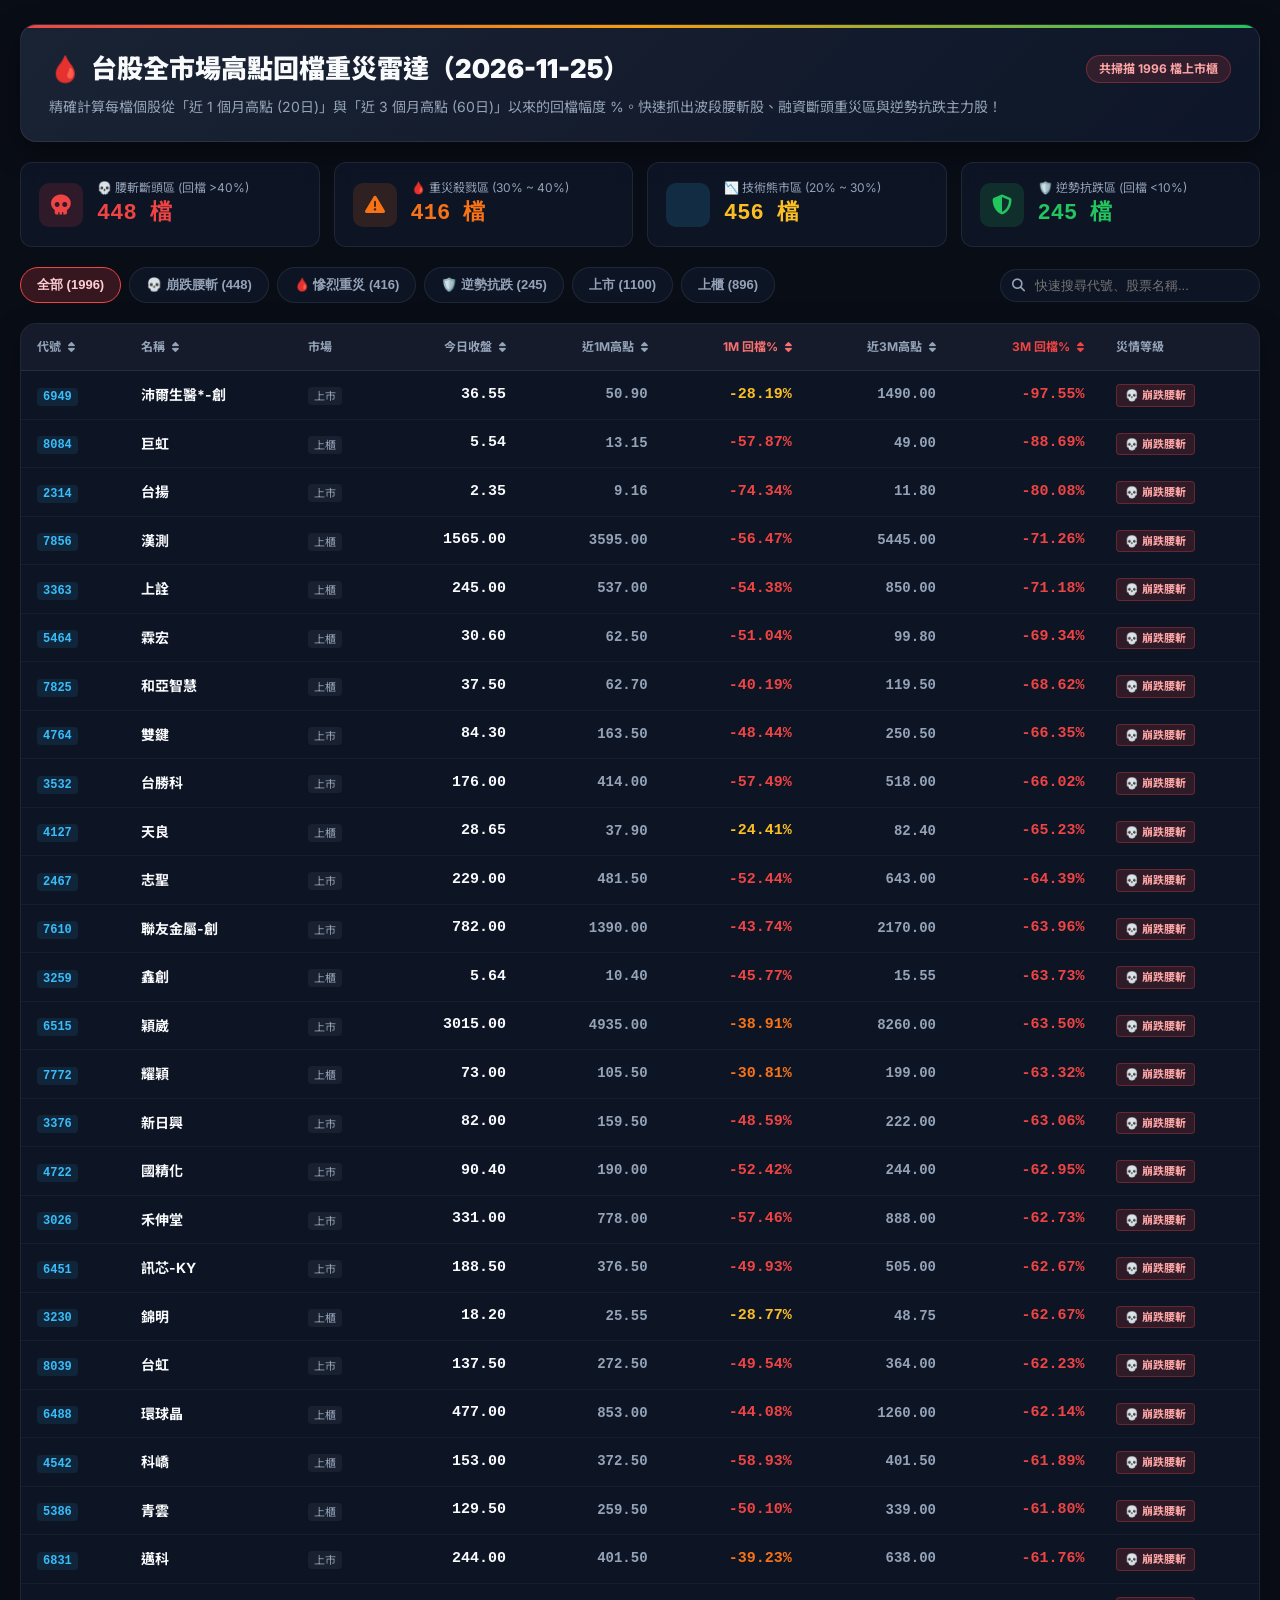
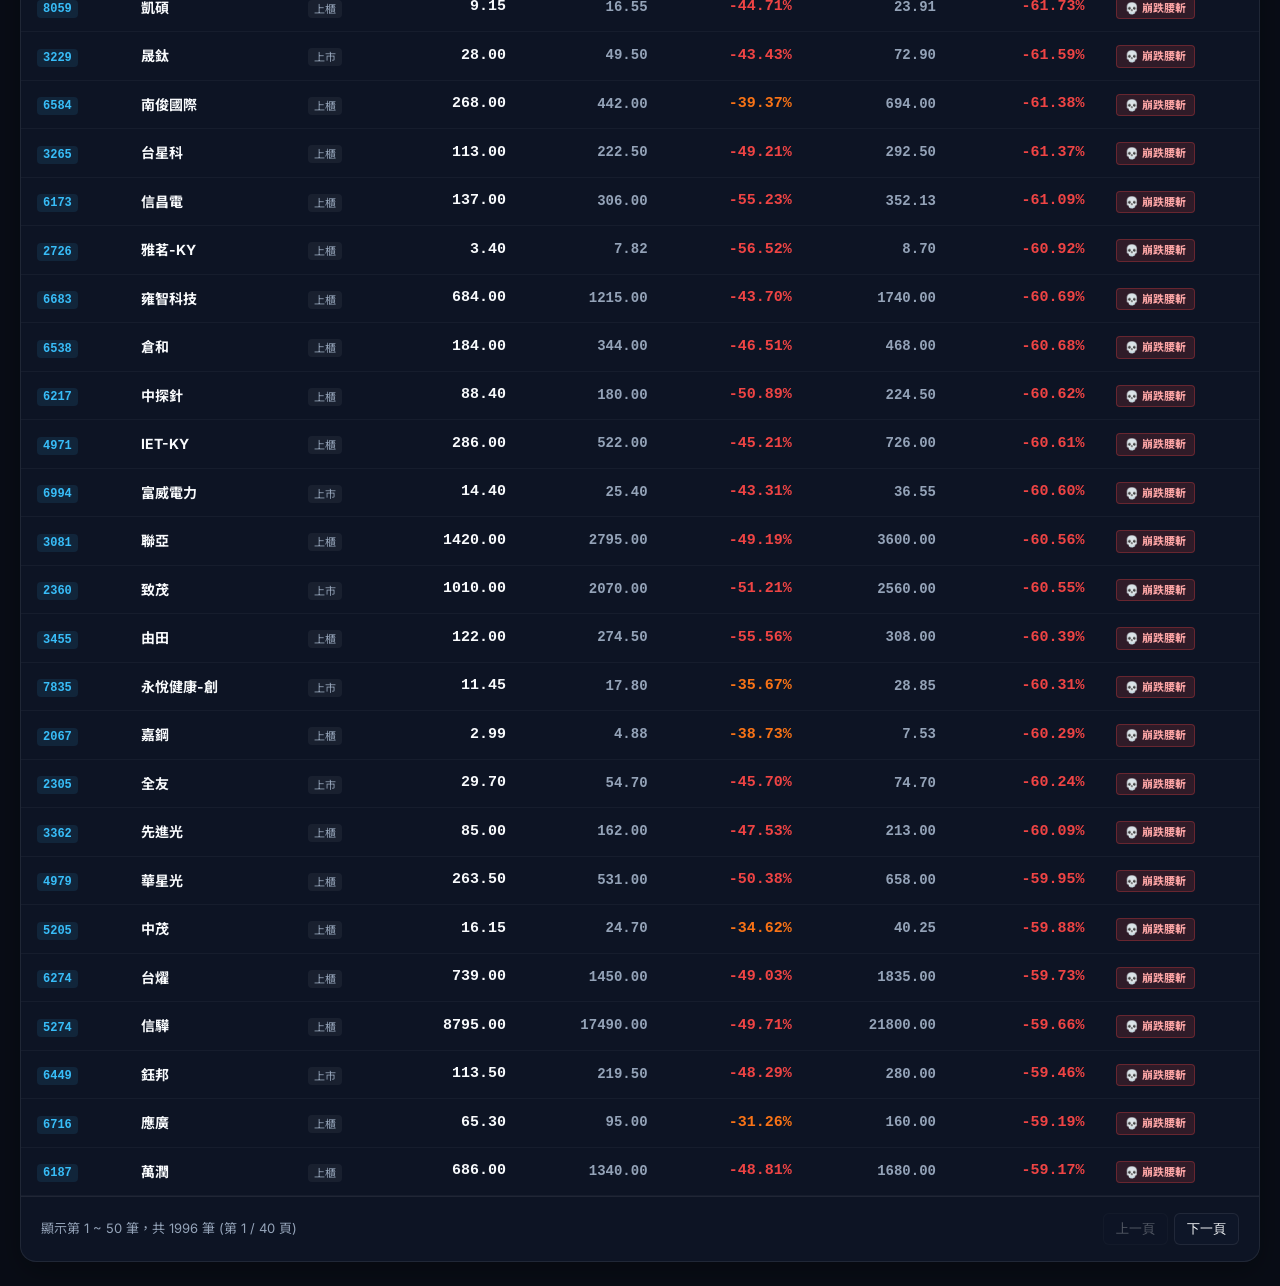
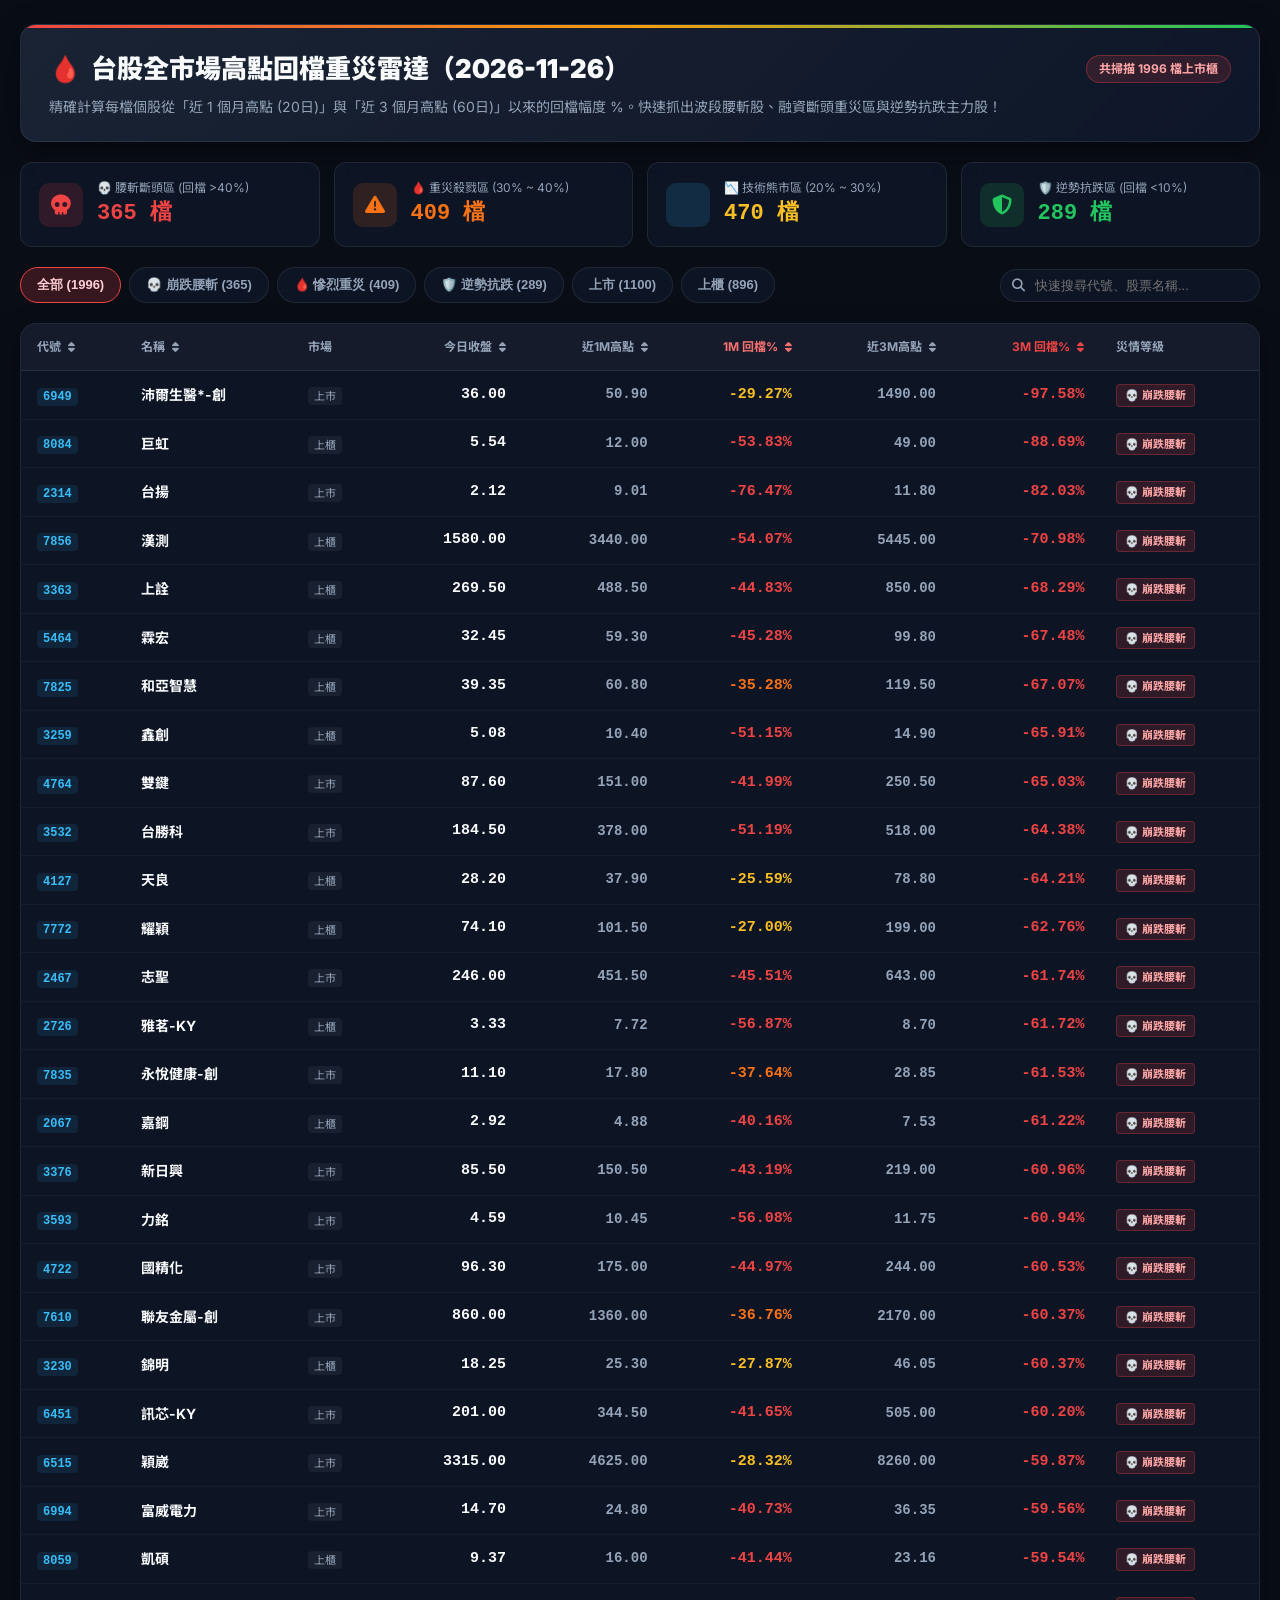
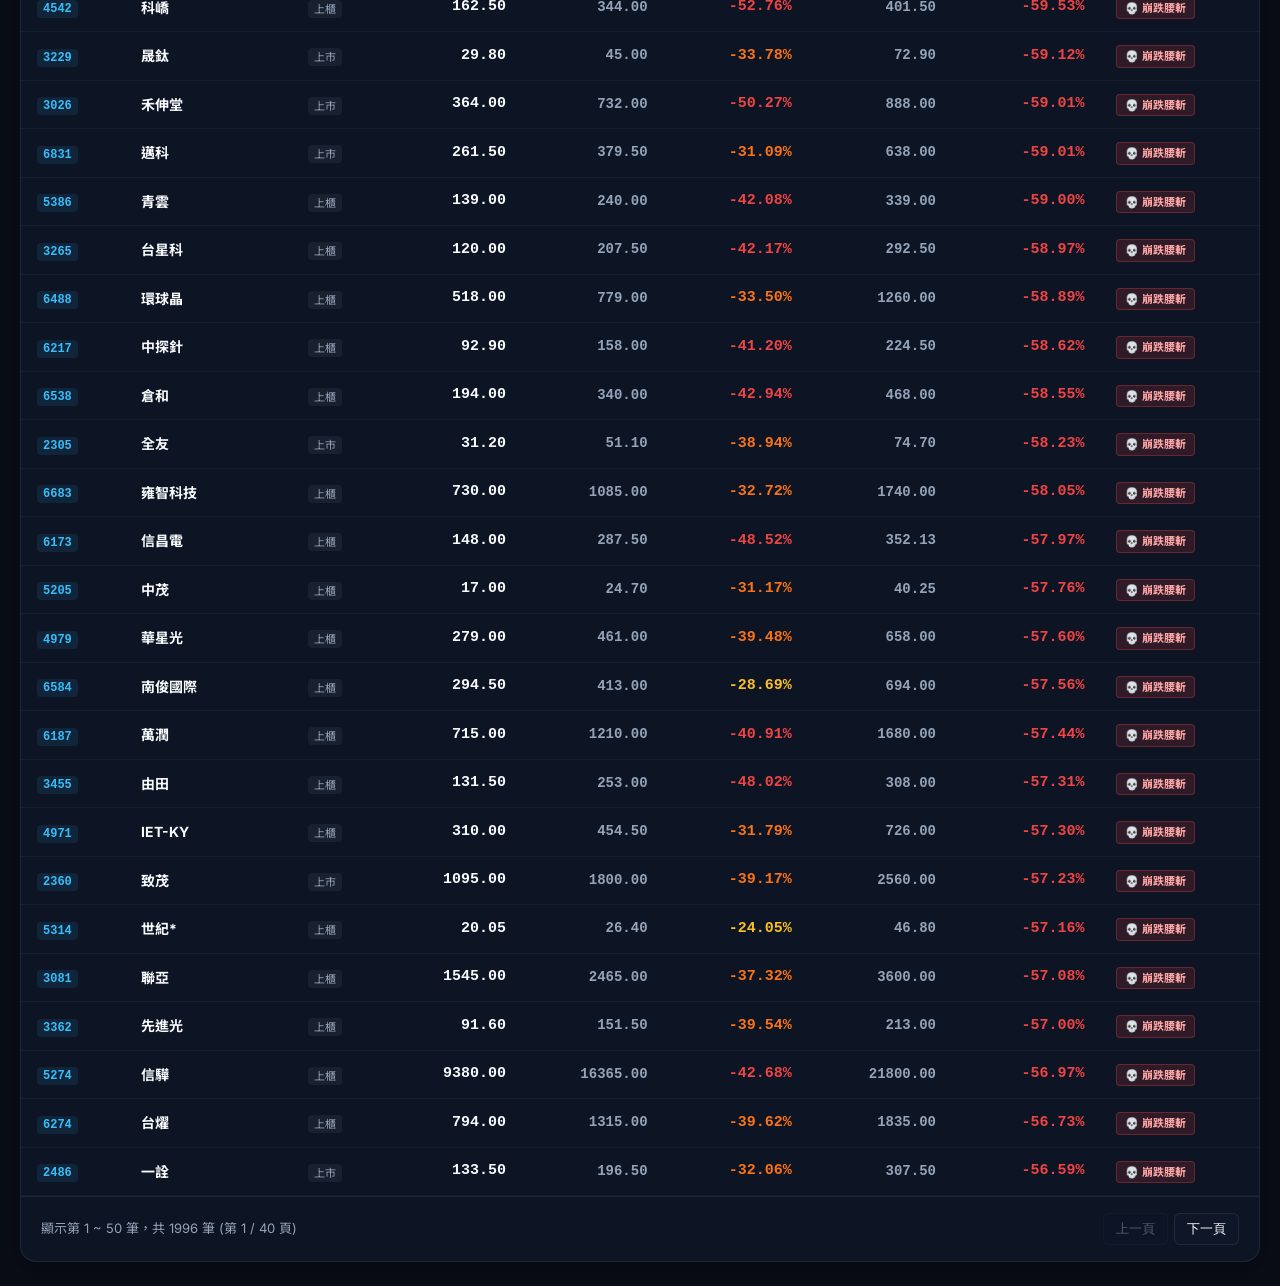
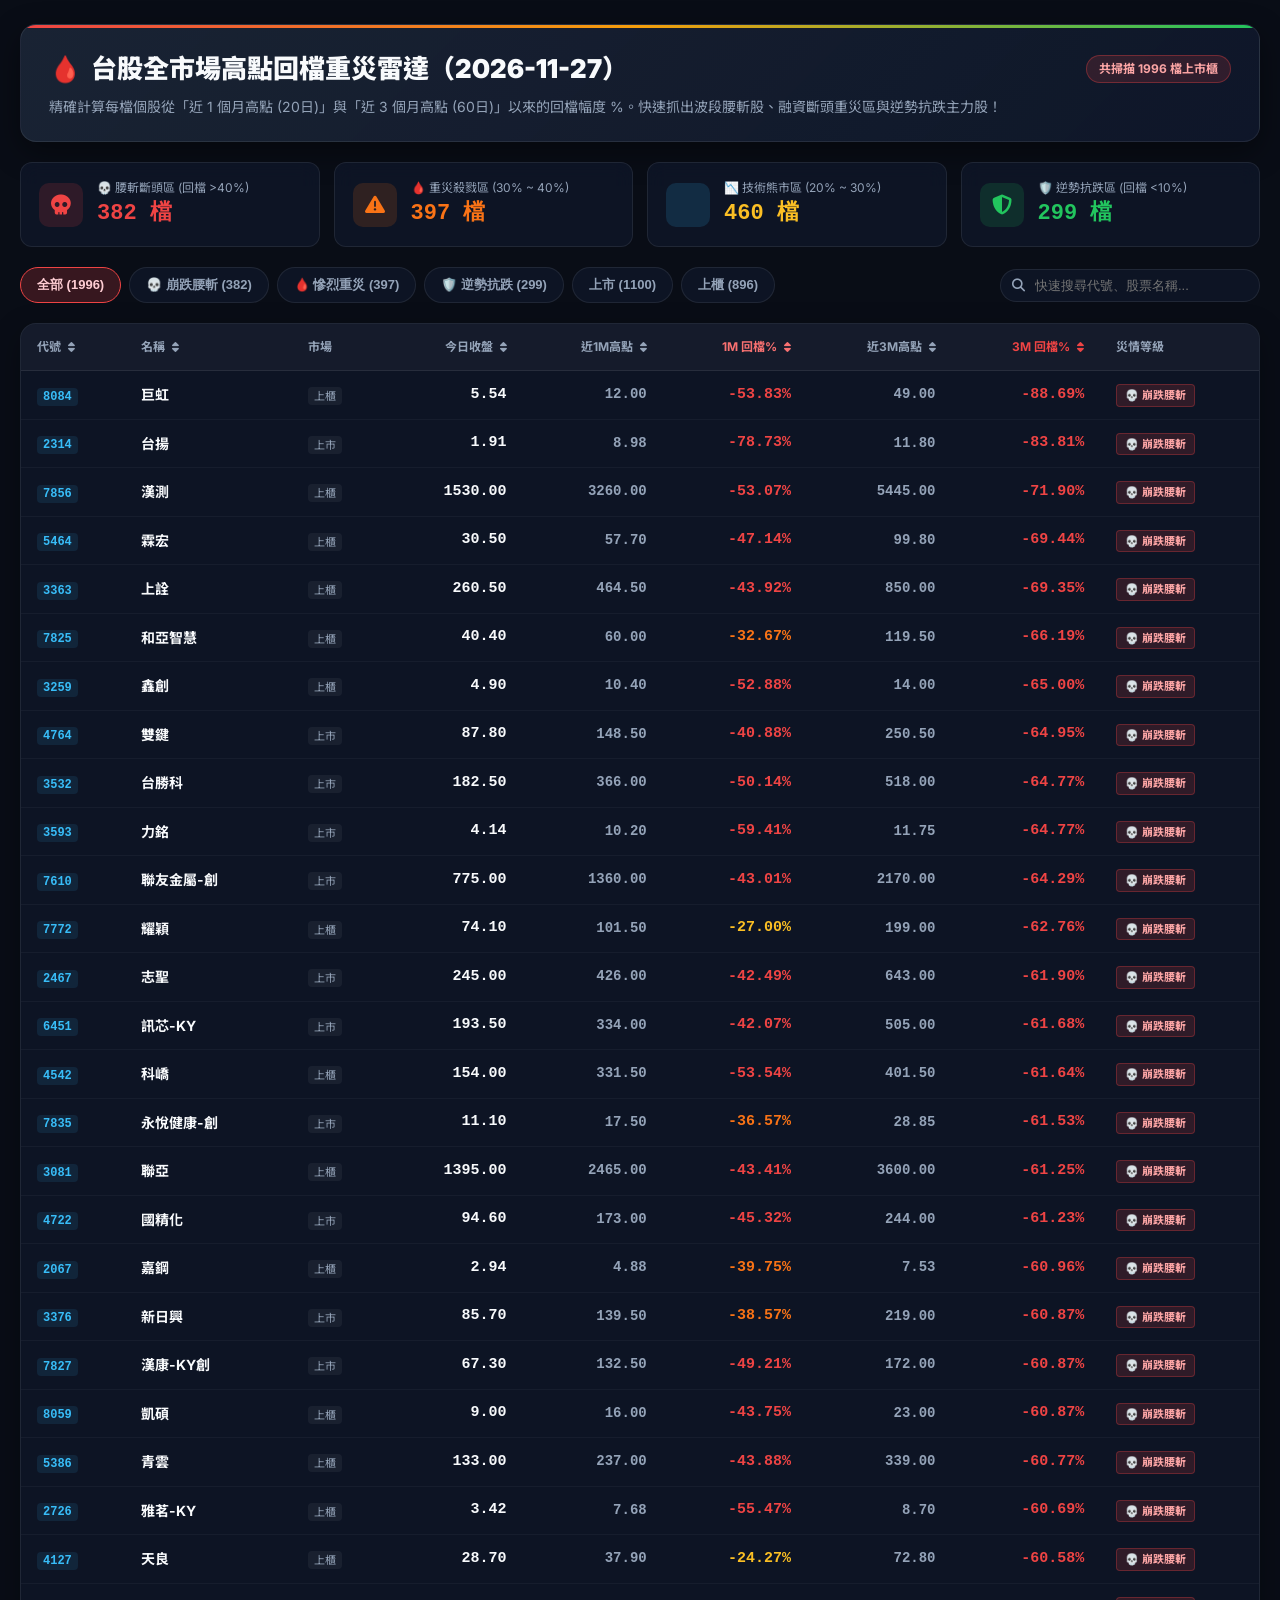
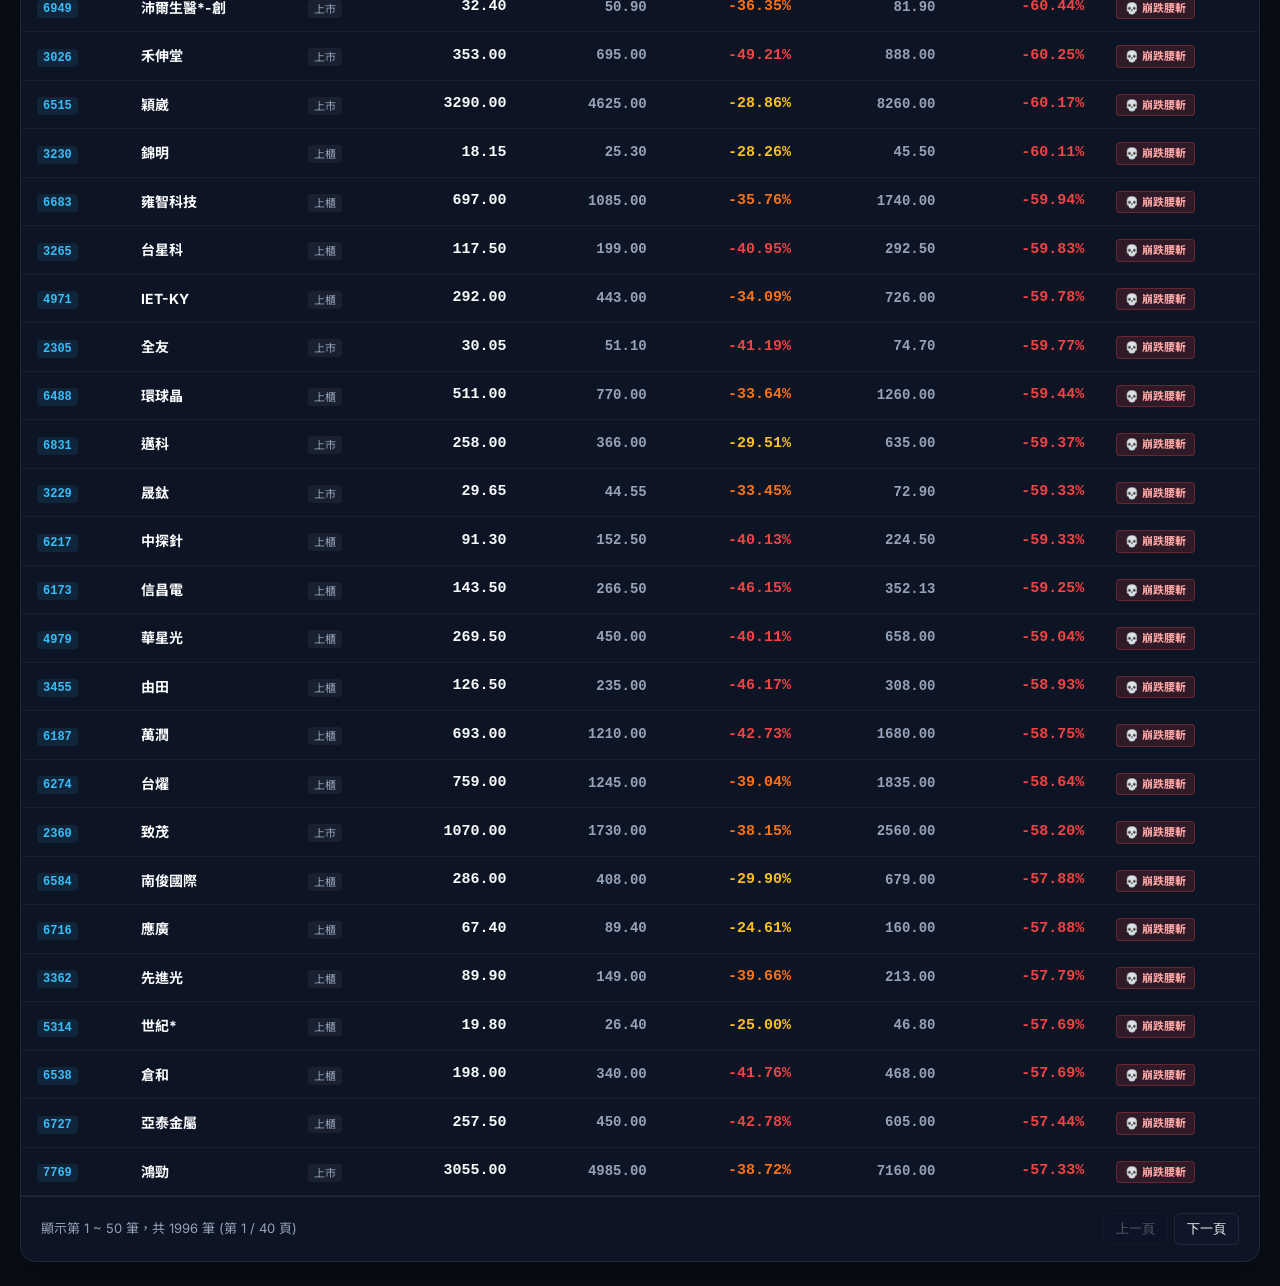
